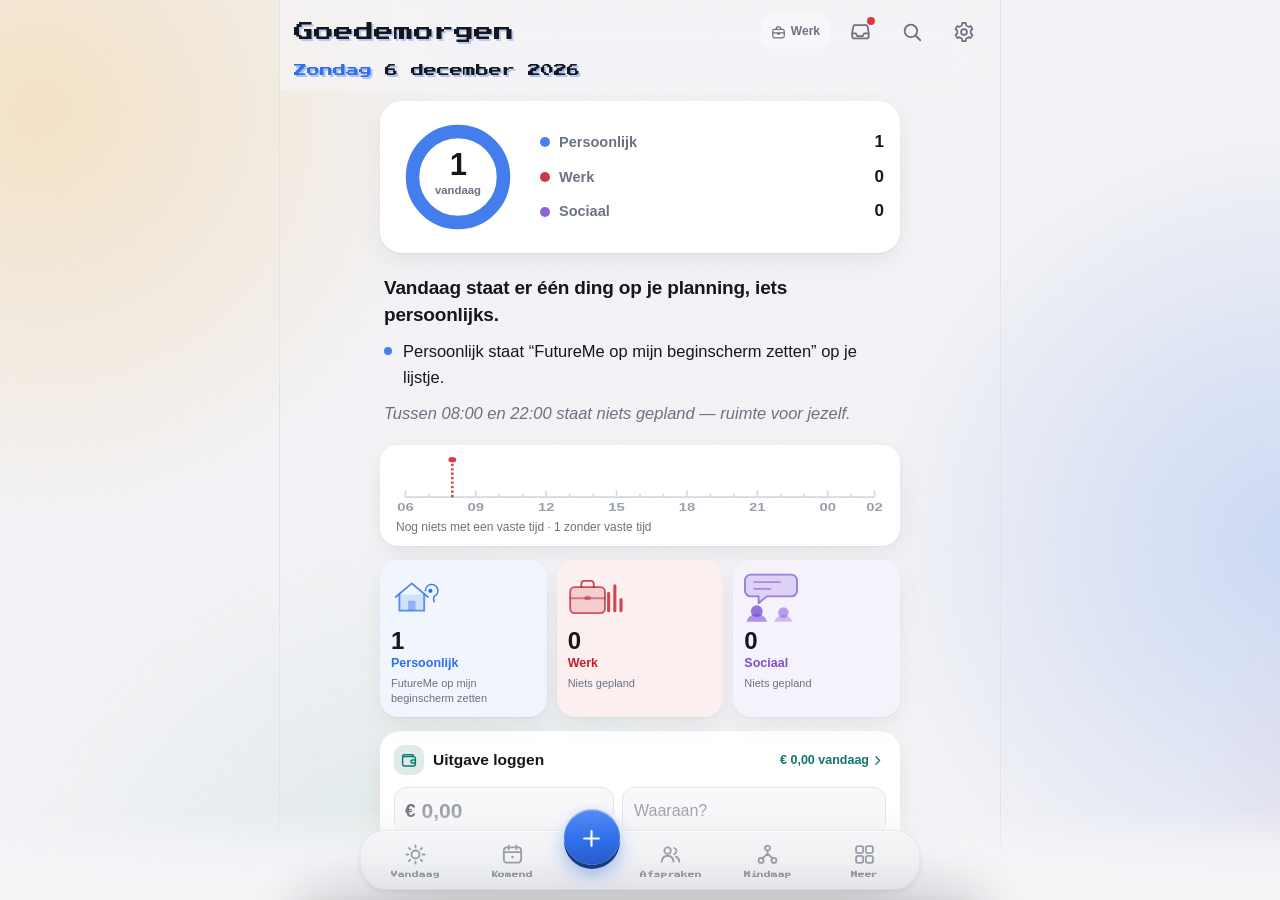
==== index.html @ 1e60d832 "Spatial v4: specificatie, expertpanel, Opus 5.5-prompt en herschreven ruimtelijke laag - docs/spatia" ====
<!doctype html>
<html lang="nl">
<head>
<meta charset="utf-8">
<meta name="viewport" content="width=device-width, initial-scale=1, viewport-fit=cover, maximum-scale=1, user-scalable=no">
<meta name="apple-mobile-web-app-capable" content="yes">
<meta name="mobile-web-app-capable" content="yes">
<meta name="apple-mobile-web-app-status-bar-style" content="default">
<meta name="apple-mobile-web-app-title" content="FutureMe">
<meta name="application-name" content="FutureMe">
<meta name="color-scheme" content="light dark">
<meta name="theme-color" content="#f4f4f7" media="(prefers-color-scheme: light)">
<meta name="theme-color" content="#101216" media="(prefers-color-scheme: dark)">
<meta name="format-detection" content="telephone=no">
<title>FutureMe</title>
<style>
/* ============================================================
   FutureMe — persoonlijke taken- en logboek-app
   Alles in één bestand. Geen externe bronnen.
   ============================================================ */

:root{
  --bg:#f4f4f7;
  --bg2:#ececf1;
  --card:#ffffff;
  --card2:#f8f8fa;
  --text:#15171c;
  --muted:#6b7280;
  --faint:#9aa0ab;
  --line:#e3e4e9;
  --line2:#d6d8df;
  --accent:#2f6fed;
  --accent-text:#ffffff;
  --accent-soft:#e7f0ff;
  --green:#12875a;
  --green-soft:#e2f5ec;
  --amber:#b7791f;
  --amber-soft:#fdf3e0;
  --red:#d63c42;
  --red-soft:#fdeaea;
  --purple:#7a4fd6;
  --purple-soft:#f0eaff;
  --shadow:0 1px 2px rgba(16,18,22,.06), 0 8px 24px rgba(16,18,22,.06);
  --shadow-lg:0 -2px 8px rgba(16,18,22,.06), 0 -16px 48px rgba(16,18,22,.14);
  --radius:16px;
  --radius-sm:11px;
  --tap:44px;
  --t:1;          /* tekstschaal, instelbaar */
  --d:1;          /* dichtheid van lijsten */
  --safe-t:env(safe-area-inset-top, 0px);
  --safe-b:env(safe-area-inset-bottom, 0px);
  --safe-l:env(safe-area-inset-left, 0px);
  --safe-r:env(safe-area-inset-right, 0px);
  --navh:calc(58px + var(--safe-b));
}
@media (prefers-color-scheme: dark){
  html:not([data-thema="licht"]){
    --bg:#101216;
    --bg2:#0a0b0e;
    --card:#191c22;
    --card2:#21252c;
    --text:#e8eaee;
    --muted:#98a0ac;
    --faint:#6e7683;
    --line:#272b33;
    --line2:#333843;
    --accent:#5e8dff;
    --accent-text:#0a0d14;
    --accent-soft:#1a2440;
    --green:#4ad18f;
    --green-soft:#12291f;
    --amber:#e8b45c;
    --amber-soft:#2a2214;
    --red:#ff6b70;
    --red-soft:#2e1618;
    --purple:#b08cff;
    --purple-soft:#211a33;
    --shadow:0 1px 2px rgba(0,0,0,.4), 0 8px 24px rgba(0,0,0,.35);
    --shadow-lg:0 -2px 8px rgba(0,0,0,.35), 0 -16px 48px rgba(0,0,0,.5);
  }
}
html[data-thema="donker"]{
    --bg:#101216;
    --bg2:#0a0b0e;
    --card:#191c22;
    --card2:#21252c;
    --text:#e8eaee;
    --muted:#98a0ac;
    --faint:#6e7683;
    --line:#272b33;
    --line2:#333843;
    --accent:#5e8dff;
    --accent-text:#0a0d14;
    --accent-soft:#1a2440;
    --green:#4ad18f;
    --green-soft:#12291f;
    --amber:#e8b45c;
    --amber-soft:#2a2214;
    --red:#ff6b70;
    --red-soft:#2e1618;
    --purple:#b08cff;
    --purple-soft:#211a33;
    --shadow:0 1px 2px rgba(0,0,0,.4), 0 8px 24px rgba(0,0,0,.35);
    --shadow-lg:0 -2px 8px rgba(0,0,0,.35), 0 -16px 48px rgba(0,0,0,.5);
}

html[data-thema="licht"]{color-scheme:light}
html[data-thema="donker"]{color-scheme:dark}

*,*::before,*::after{box-sizing:border-box}
html,body{margin:0;padding:0;height:100%}
html{-webkit-text-size-adjust:100%;text-size-adjust:100%}
body{
  overflow-anchor:none;
  font-family:-apple-system,BlinkMacSystemFont,"SF Pro Text","Segoe UI",Roboto,"Helvetica Neue",Arial,sans-serif;
  font-size:calc(16px * var(--t));line-height:1.45;
  background:var(--bg);color:var(--text);
  overscroll-behavior-y:none;
  -webkit-font-smoothing:antialiased;
  touch-action:manipulation;
}
button,input,textarea,select{font:inherit;color:inherit;font-size:calc(16px * var(--t))}
button{background:none;border:0;padding:0;cursor:pointer;color:inherit;-webkit-tap-highlight-color:transparent;touch-action:manipulation}
input,textarea,select{-webkit-appearance:none;appearance:none}
textarea{font-family:inherit}
::placeholder{color:var(--faint)}
a{color:var(--accent)}
/* Vangnet: elk icoon heeft altijd een maat, ook zonder eigen regel. */
svg{width:20px;height:20px;flex:0 0 auto}

/* ---------- App-raamwerk ---------- */
#app{
  display:flex;flex-direction:column;
  height:100vh;height:100dvh;
  padding-left:var(--safe-l);padding-right:var(--safe-r);
}
header#top{
  flex:0 0 auto;
  padding:calc(var(--safe-t) + 10px) 14px 8px;
  background:color-mix(in srgb, var(--bg) 88%, transparent);
  backdrop-filter:saturate(180%) blur(16px);
  -webkit-backdrop-filter:saturate(180%) blur(16px);
  border-bottom:1px solid transparent;
  transition:border-color .2s;
  z-index:30;
}
header#top.scrolled{border-bottom-color:var(--line)}
.top-row{display:flex;align-items:center;gap:8px;min-height:36px}
h1#titel{font-size:calc(26px * var(--t));line-height:1.15;font-weight:800;letter-spacing:-.02em;margin:0;flex:1;min-width:0;
  overflow:hidden;text-overflow:ellipsis;white-space:nowrap}
.sub{font-size:calc(13px * var(--t));color:var(--muted);margin-top:2px}
.icon-btn{
  min-width:var(--tap);min-height:var(--tap);
  display:inline-flex;align-items:center;justify-content:center;
  border-radius:12px;color:var(--muted);flex:0 0 auto;
}
.icon-btn:active{background:var(--card2)}
.icon-btn svg{width:22px;height:22px;display:block}
.icon-btn{position:relative}
.icon-btn .tab-dot{position:absolute;top:7px;right:7px;transform:none}

main#scherm{
  flex:1 1 auto;overflow-y:auto;overflow-x:hidden;
  -webkit-overflow-scrolling:touch;
  overflow-anchor:none;   /* anders verspringt de tijdlijn bij hertekenen */
  padding:4px 14px calc(var(--navh) + 24px);
}

nav#tabs{
  position:fixed;left:0;right:0;bottom:0;z-index:40;
  display:flex;
  padding:0 max(6px,var(--safe-l)) var(--safe-b) max(6px,var(--safe-r));
  background:color-mix(in srgb, var(--bg) 86%, transparent);
  backdrop-filter:saturate(180%) blur(18px);
  -webkit-backdrop-filter:saturate(180%) blur(18px);
  border-top:1px solid var(--line);
}
nav#tabs button{
  flex:1 1 0;min-height:58px;min-width:0;
  display:flex;flex-direction:column;align-items:center;justify-content:center;gap:2px;
  color:var(--faint);font-size:calc(9.8px * var(--t));font-weight:600;letter-spacing:-.01em;
  padding:6px 1px 4px;border-radius:12px;overflow:hidden;
}
nav#tabs button span{max-width:100%;overflow:hidden;text-overflow:ellipsis;white-space:nowrap}
nav#tabs button svg{width:23px;height:23px}
nav#tabs button[aria-current="true"]{color:var(--accent)}
nav#tabs button:active{opacity:.6}
.tab-dot{position:absolute;transform:translate(13px,-11px);width:8px;height:8px;border-radius:50%;background:var(--red)}

/* ---------- De "+" middenin de onderbalk, verhoogd boven de rest ---------- */
nav#tabs button.tab-plus{
  flex:0 0 auto;width:56px;min-height:56px;align-self:flex-start;
  margin:-22px 3px 0;border-radius:50%;
  background:linear-gradient(177deg, color-mix(in srgb,var(--accent) 80%,#fff) 0%, var(--accent) 55%, color-mix(in srgb,var(--accent) 84%,#000) 100%);
  box-shadow:0 4px 0 0 color-mix(in srgb,var(--accent) 55%,#000),
    0 8px 16px -3px color-mix(in srgb,var(--accent) 55%,transparent),
    inset 0 1.5px 0 0 rgba(255,255,255,.4), 0 0 0 4px var(--bg);
  color:#fff !important;
}
nav#tabs button.tab-plus svg{width:25px;height:25px}
nav#tabs button.tab-plus:active{transform:translateY(3px);box-shadow:0 1px 0 0 color-mix(in srgb,var(--accent) 55%,#000),0 3px 8px -2px color-mix(in srgb,var(--accent) 45%,transparent),0 0 0 4px var(--bg)}

/* ---------- Kaarten & lijsten ---------- */
.card{background:var(--card);border-radius:var(--radius);box-shadow:var(--shadow);margin:12px 0;overflow:hidden}
.card-pad{padding:14px}
.sectie{margin:22px 0 8px;display:flex;align-items:baseline;gap:8px}
.sectie h2{font-size:calc(14px * var(--t));font-weight:700;letter-spacing:.02em;text-transform:uppercase;color:var(--muted);margin:0}
.sectie .telling{font-size:calc(13px * var(--t));color:var(--faint);font-weight:600}
.sectie .actie{margin-left:auto;font-size:calc(14px * var(--t));color:var(--accent);font-weight:600;min-height:32px;display:flex;align-items:center}

.leeg{text-align:center;padding:34px 18px;color:var(--muted)}
.leeg .em{font-size:calc(34px * var(--t));display:block;margin-bottom:8px;opacity:.7}
.leeg p{margin:4px 0;font-size:calc(14px * var(--t))}

/* ---------- Taakregel ---------- */
.taak{
  display:flex;gap:11px;padding:11px 13px;align-items:flex-start;
  background:var(--card);border-bottom:1px solid var(--line);
  position:relative;min-height:var(--tap);
  touch-action:pan-y;
}
.taak:last-child{border-bottom:0}
.taak.slepen{opacity:.92;box-shadow:var(--shadow);border-radius:12px;background:var(--card2);z-index:5;position:relative}
.taak.plek{opacity:.25}
.vink{
  flex:0 0 auto;width:44px;height:44px;margin:-9px -5px -9px -10px;border-radius:50%;
  display:flex;align-items:center;justify-content:center;position:relative;
}
.vink::before{
  content:"";position:absolute;width:26px;height:26px;border-radius:50%;
  border:2px solid var(--line2);box-sizing:border-box;transition:background .16s,border-color .16s;
}
.vink svg{width:15px;height:15px;opacity:0;transform:scale(.5);transition:all .16s;position:relative;z-index:1}
.taak.af .vink::before,.vink.gedaan::before{background:var(--green);border-color:var(--green)}
.taak.af .vink svg,.vink.gedaan svg{opacity:1;transform:scale(1);color:var(--card)}
.vink.p1::before{border-color:var(--red);background:var(--red-soft)}
.vink.p2::before{border-color:var(--amber);background:var(--amber-soft)}
.vink.p3::before{border-color:var(--accent);background:var(--accent-soft)}
.taak-mid{flex:1 1 auto;min-width:0}
.taak-titel{font-size:calc(15.5px * var(--t));line-height:1.35;word-break:break-word}
.taak.af .taak-titel{text-decoration:line-through;color:var(--faint)}
.taak-meta{display:flex;flex-wrap:wrap;gap:5px 9px;margin-top:4px;font-size:calc(12.5px * var(--t));color:var(--muted);align-items:center}
.taak-meta .laat{color:var(--red);font-weight:700}
.taak-meta .vandaag{color:var(--green);font-weight:700}
.taak-notitie{font-size:calc(13px * var(--t));color:var(--muted);margin-top:3px;white-space:pre-wrap;
  display:-webkit-box;-webkit-line-clamp:2;-webkit-box-orient:vertical;overflow:hidden}
.greep{flex:0 0 auto;width:30px;min-height:34px;display:flex;align-items:center;justify-content:center;color:var(--line2);touch-action:none;margin:-4px -6px -4px 0}
.greep svg{width:18px;height:18px}
.subvoortgang{font-size:calc(12px * var(--t));color:var(--muted)}

/* ---------- Chips ---------- */
.chip{
  display:inline-flex;align-items:center;gap:4px;
  padding:2px 8px;border-radius:999px;font-size:calc(12px * var(--t));font-weight:600;
  background:var(--card2);color:var(--muted);white-space:nowrap;max-width:100%;
  overflow:hidden;text-overflow:ellipsis;
}
.chip.groot{padding:6px 12px;font-size:calc(13.5px * var(--t));min-height:34px}
.chip.blauw{background:var(--accent-soft);color:var(--accent)}
.chip.groen{background:var(--green-soft);color:var(--green)}
.chip.rood{background:var(--red-soft);color:var(--red)}
.chip.oranje{background:var(--amber-soft);color:var(--amber)}
.chip.paars{background:var(--purple-soft);color:var(--purple)}
.chip svg{width:13px;height:13px;flex:0 0 auto}
.chiprij{display:flex;flex-wrap:wrap;gap:6px}
.chiprij.scroll{flex-wrap:nowrap;overflow-x:auto;-webkit-overflow-scrolling:touch;padding-bottom:4px;margin:0 -14px;padding-left:14px;padding-right:14px;scrollbar-width:none}
.chiprij.scroll::-webkit-scrollbar{display:none}

/* ---------- Knoppen ---------- */
.knop{
  display:inline-flex;align-items:center;justify-content:center;gap:7px;
  min-height:var(--tap);padding:0 18px;border-radius:13px;
  background:var(--card2);color:var(--text);font-weight:650;font-size:calc(15px * var(--t));
  border:1px solid transparent;
}
.knop:active{transform:scale(.975)}
.knop.primair{background:var(--accent);color:var(--accent-text)}
.knop.rand{background:transparent;border-color:var(--line2);color:var(--text)}
.knop.gevaar{background:var(--red-soft);color:var(--red)}
.knop.breed{width:100%}
.knop.klein{min-height:36px;padding:0 13px;font-size:calc(14px * var(--t));border-radius:10px}
.knop svg{width:18px;height:18px}
.knop[disabled]{opacity:.4}
.knoprij{display:flex;gap:9px;flex-wrap:wrap}
.knoprij>.knop{flex:1 1 auto}

/* ---------- Snel vastleggen ---------- */
.vastleg{position:relative;margin:10px 0 2px}
.vastleg-box{
  display:flex;align-items:center;gap:8px;background:var(--card);
  border:1.5px solid var(--line);border-radius:14px;padding:6px 6px 6px 12px;
  box-shadow:var(--shadow);transition:border-color .15s;
}
.vastleg-box:focus-within{border-color:var(--accent)}
.vastleg-box input{
  flex:1 1 auto;min-width:0;border:0;background:none;outline:none;
  font-size:calc(16px * var(--t));min-height:38px;padding:0;
}
.vastleg-box .mini{min-width:38px;min-height:38px;display:flex;align-items:center;justify-content:center;border-radius:10px;color:var(--muted)}
.vastleg-box .mini svg{width:20px;height:20px}
.vastleg-box .mini.aan{color:var(--red)}
.vastleg-box .verstuur{background:var(--accent);color:var(--accent-text);width:40px;height:40px;flex:0 0 auto;border-radius:11px;display:flex;align-items:center;justify-content:center}
.vastleg-box .verstuur svg{width:21px;height:21px}
.vastleg-box .verstuur[disabled]{background:var(--line);color:var(--faint)}
.parser-uit{display:flex;flex-wrap:wrap;gap:6px;padding:9px 4px 2px;font-size:calc(12px * var(--t));min-height:8px}
.parser-uit .hint{color:var(--faint);font-size:calc(12.5px * var(--t))}

/* ---------- Banner ---------- */
.banner{
  display:flex;gap:11px;align-items:flex-start;padding:13px 14px;border-radius:14px;
  background:var(--amber-soft);color:var(--amber);margin:12px 0;font-size:calc(14px * var(--t));line-height:1.4;
}
.banner.blauw{background:var(--accent-soft);color:var(--accent)}
.banner.rood{background:var(--red-soft);color:var(--red)}
.banner b{display:block;margin-bottom:2px}
.banner svg{width:20px;height:20px;flex:0 0 auto;margin-top:1px}
.banner .sluit{margin-left:auto;min-width:32px;min-height:32px;display:flex;align-items:center;justify-content:center;opacity:.7}
.incasso-mini{margin:12px 0;border-radius:15px;overflow:hidden;background:var(--card);box-shadow:var(--shadow)}
.incasso-mini summary{list-style:none;cursor:pointer;display:flex;align-items:center;gap:11px;padding:13px 14px;min-height:var(--tap)}
.incasso-mini summary::-webkit-details-marker{display:none}
.incasso-mini .titel{display:block;font-weight:700;font-size:calc(14.5px * var(--t))}
.incasso-mini .chev{width:16px;height:16px;color:var(--line2);flex:0 0 auto;transition:transform .2s}
.incasso-mini[open] summary{border-bottom:1px solid var(--line)}
.incasso-mini[open] .chev{transform:rotate(90deg)}
.incasso-mini .inhoud .actie{display:flex;justify-content:center;width:100%;padding:11px;font-weight:700;
  color:var(--accent);font-size:calc(13.5px * var(--t));border-top:1px solid var(--line);min-height:var(--tap)}

/* ---------- Formulier ---------- */
.veld{margin:14px 0}
.veld label,.labeltekst{display:block;font-size:calc(12.5px * var(--t));font-weight:700;color:var(--muted);text-transform:uppercase;letter-spacing:.03em;margin-bottom:6px}
.invoer{
  width:100%;min-height:var(--tap);padding:11px 13px;border-radius:12px;
  background:var(--card2);border:1.5px solid transparent;outline:none;font-size:calc(16px * var(--t));
}
.invoer:focus{border-color:var(--accent);background:var(--card)}
textarea.invoer{min-height:88px;resize:vertical;line-height:1.5}
select.invoer{background-image:linear-gradient(45deg,transparent 50%,var(--muted) 50%),linear-gradient(135deg,var(--muted) 50%,transparent 50%);
  background-position:calc(100% - 18px) 50%,calc(100% - 13px) 50%;background-size:5px 5px,5px 5px;background-repeat:no-repeat;padding-right:38px}
.rij2{display:grid;grid-template-columns:1fr 1fr;gap:10px}
.rij3{display:grid;grid-template-columns:repeat(3,1fr);gap:8px}
.keuzerij{display:flex;gap:7px;flex-wrap:wrap}
.keuze{
  min-height:40px;padding:0 14px;border-radius:11px;background:var(--card2);
  font-size:calc(14px * var(--t));font-weight:600;color:var(--muted);display:inline-flex;align-items:center;gap:5px;
  border:1.5px solid transparent;
}
.keuze[aria-pressed="true"]{background:var(--accent-soft);color:var(--accent);border-color:var(--accent)}
.keuze.dag{min-width:42px;justify-content:center;padding:0}
.schakel{display:flex;align-items:center;justify-content:space-between;gap:12px;min-height:var(--tap);padding:8px 0}
.schakel .tekst{flex:1;min-width:0}
.schakel .tekst small{display:block;color:var(--muted);font-size:calc(12.5px * var(--t));font-weight:400;text-transform:none;letter-spacing:0;margin-top:1px}
.toggle{flex:0 0 auto;width:52px;height:31px;border-radius:999px;background:var(--line2);position:relative;transition:background .2s}
.toggle::after{content:"";position:absolute;top:2px;left:2px;width:27px;height:27px;border-radius:50%;background:#fff;box-shadow:0 1px 3px rgba(0,0,0,.3);transition:transform .2s}
.toggle[aria-pressed="true"]{background:var(--green)}
.toggle[aria-pressed="true"]::after{transform:translateX(21px)}

/* ---------- Bladen (sheets) ---------- */
.overlay{
  position:fixed;inset:0;z-index:60;background:rgba(8,10,14,.45);
  opacity:0;pointer-events:none;transition:opacity .22s;
  backdrop-filter:blur(2px);-webkit-backdrop-filter:blur(2px);
}
.overlay.open{opacity:1;pointer-events:auto}
.blad{
  position:fixed;left:0;right:0;bottom:0;z-index:61;
  background:var(--bg);border-radius:20px 20px 0 0;box-shadow:var(--shadow-lg);
  transform:translateY(100%);transition:transform .26s cubic-bezier(.32,.72,0,1);
  max-height:94dvh;display:flex;flex-direction:column;
  padding-left:var(--safe-l);padding-right:var(--safe-r);
}
.blad.open{transform:translateY(0)}
.blad-kop{
  flex:0 0 auto;display:flex;align-items:center;gap:10px;padding:8px 14px 10px;
  border-bottom:1px solid var(--line);
}
.blad-kop h3{flex:1;margin:0;font-size:calc(17px * var(--t));font-weight:700;letter-spacing:-.01em;
  overflow:hidden;text-overflow:ellipsis;white-space:nowrap}
.blad-greep{width:38px;height:5px;border-radius:3px;background:var(--line2);margin:8px auto 0}
.blad-inhoud{flex:1 1 auto;overflow-y:auto;-webkit-overflow-scrolling:touch;padding:4px 14px calc(18px + var(--safe-b))}
.blad-voet{flex:0 0 auto;padding:10px 14px calc(10px + var(--safe-b));border-top:1px solid var(--line);background:var(--card)}

/* ---------- Toast ---------- */
#toast{
  position:fixed;left:50%;bottom:calc(var(--navh) + 14px);transform:translate(-50%,16px);
  z-index:90;background:var(--text);color:var(--bg);
  padding:11px 16px;border-radius:13px;font-size:calc(14px * var(--t));font-weight:600;
  box-shadow:var(--shadow);opacity:0;pointer-events:none;transition:all .22s;
  width:max-content;max-width:calc(100vw - 32px);display:flex;align-items:center;gap:12px;
}
#toast>span{min-width:0}
#toast.zicht{opacity:1;transform:translate(-50%,0);pointer-events:auto}
#toast button{color:var(--accent);font-weight:700;min-height:34px;padding:0 4px}

/* ---------- Kalender ---------- */
.kal-kop{display:grid;grid-template-columns:repeat(7,1fr);gap:3px;margin-bottom:5px}
.kal-kop span{text-align:center;font-size:calc(11px * var(--t));font-weight:700;color:var(--faint);text-transform:uppercase}
.kal{display:grid;grid-template-columns:repeat(7,1fr);gap:3px}
.kal-dag{
  aspect-ratio:1/1.08;border-radius:10px;background:var(--card);
  display:flex;flex-direction:column;align-items:center;justify-content:flex-start;
  padding-top:5px;font-size:calc(14px * var(--t));font-weight:600;min-height:var(--tap);position:relative;
}
.kal-dag.buiten{opacity:.32}
.kal-dag.vandaag{outline:2px solid var(--accent);outline-offset:-2px;color:var(--accent)}
.kal-dag[aria-pressed="true"]{background:var(--accent);color:var(--accent-text)}
.kal-punten{display:flex;gap:2px;margin-top:3px;flex-wrap:wrap;justify-content:center;max-width:90%}
.kal-punt{width:5px;height:5px;border-radius:50%;background:var(--accent)}
.kal-punt.p1{background:var(--red)}
.kal-punt.afspraak{background:var(--purple)}
.kal-punt.incasso{background:var(--green)}
.kal-tgl{display:inline-flex;align-items:center;gap:5px;padding:5px 10px;border-radius:99px;border:1px solid var(--line);
  background:var(--card2);font-size:calc(11.5px * var(--t));font-weight:700;color:var(--muted);white-space:nowrap}
.kal-tgl .stip{width:8px;height:8px;border-radius:50%;background:var(--green);opacity:.35}
.kal-tgl[aria-pressed="true"]{color:var(--green);border-color:color-mix(in srgb,var(--green) 45%,var(--line))}
.kal-tgl[aria-pressed="true"] .stip{opacity:1}
.kal-dag[aria-pressed="true"] .kal-punt{background:var(--accent-text)}

/* ---------- Tijdlijn / logboek ---------- */
.tijdlijn{position:relative;padding-left:26px}
.tijdlijn::before{content:"";position:absolute;left:8px;top:8px;bottom:8px;width:2px;background:var(--line)}
.tl-item{position:relative;padding:9px 0}
.tl-item::before{
  content:"";position:absolute;left:-22px;top:15px;width:11px;height:11px;border-radius:50%;
  background:var(--accent);border:2.5px solid var(--bg);
}
.tl-item.taak-af::before{background:var(--green)}
.tl-item.afspraak::before{background:var(--purple)}
.tl-item.gewoonte::before{background:var(--amber)}
.tl-item.dagboek::before{background:var(--accent)}
.tl-tijd{font-size:calc(12px * var(--t));color:var(--faint);font-weight:600}
.tl-tekst{font-size:calc(15px * var(--t));margin-top:1px}
.dagkop{position:sticky;top:-4px;z-index:2;background:var(--bg);padding:12px 0 6px;font-size:calc(13px * var(--t));font-weight:800;color:var(--muted);text-transform:uppercase;letter-spacing:.04em}

/* ---------- Voortgang ---------- */
.balk{height:7px;border-radius:4px;background:var(--line);overflow:hidden}
.balk>i{display:block;height:100%;background:var(--green);border-radius:4px;transition:width .3s}
.ring{--p:0;--rc:var(--green);width:44px;height:44px;border-radius:50%;flex:0 0 auto;
  background:conic-gradient(var(--rc) calc(var(--p)*1%), var(--line) 0);
  display:flex;align-items:center;justify-content:center;font-size:calc(11px * var(--t));font-weight:800}
.ring>span{width:34px;height:34px;border-radius:50%;background:var(--card);display:flex;align-items:center;justify-content:center}

/* ---------- Statistiek ---------- */
.stats{display:grid;grid-template-columns:repeat(2,1fr);gap:10px}
.stat{background:var(--card);border-radius:14px;padding:13px;box-shadow:var(--shadow)}
.stat .getal{font-size:calc(27px * var(--t));font-weight:800;letter-spacing:-.02em;line-height:1.1}
.stat .lab{font-size:calc(12.5px * var(--t));color:var(--muted);margin-top:2px}
.grafiek{display:flex;align-items:flex-end;gap:6px;height:110px;padding-top:8px}
.grafiek .kolom{flex:1;display:flex;flex-direction:column;align-items:center;gap:5px;height:100%;justify-content:flex-end}
.grafiek .staaf{width:100%;max-width:34px;background:var(--accent);border-radius:6px 6px 3px 3px;min-height:3px;transition:height .3s}
.grafiek .dag{font-size:calc(10.5px * var(--t));color:var(--faint);font-weight:700}
.grafiek .waarde{font-size:calc(10.5px * var(--t));color:var(--muted);font-weight:700}

/* ---------- Gewoontes ---------- */
.gew{display:flex;align-items:center;gap:11px;padding:11px 13px;border-bottom:1px solid var(--line)}
.gew:last-child{border-bottom:0}
.gew-week{display:flex;gap:4px;margin-left:auto}
.gew-bol{width:26px;height:26px;border-radius:9px;background:var(--card2);display:flex;align-items:center;justify-content:center;font-size:calc(10px * var(--t));font-weight:700;color:var(--faint)}
.gew-bol.af{background:var(--green);color:var(--card)}
.gew-bol.vandaag{outline:2px solid var(--accent);outline-offset:-2px}
.gew-bol.nvt{opacity:.3}
.streak{font-size:calc(12.5px * var(--t));font-weight:700;color:var(--amber)}

/* ---------- Timer ---------- */
.timer-groot{font-size:calc(58px * var(--t));font-weight:200;letter-spacing:-.03em;text-align:center;font-variant-numeric:tabular-nums;margin:10px 0}
#timerbalk{
  position:fixed;left:8px;right:8px;bottom:calc(var(--navh) + 8px);z-index:45;
  background:var(--text);color:var(--bg);border-radius:14px;padding:9px 12px;
  display:none;align-items:center;gap:10px;box-shadow:var(--shadow);font-size:calc(14px * var(--t));
}
#timerbalk.zicht{display:flex}
#timerbalk .tijd{font-variant-numeric:tabular-nums;font-weight:800;font-size:calc(16px * var(--t))}
#timerbalk .nm{flex:1;min-width:0;overflow:hidden;text-overflow:ellipsis;white-space:nowrap;font-weight:600}
#timerbalk button{color:var(--bg);min-width:36px;min-height:36px;display:flex;align-items:center;justify-content:center;border-radius:9px;background:rgba(255,255,255,.14)}
#timerbalk button svg{width:17px;height:17px}

/* ---------- Diversen ---------- */
.menu-grid{display:grid;grid-template-columns:1fr 1fr;gap:10px;margin-top:6px}
.menu-kaart{
  background:var(--card);border-radius:15px;padding:14px;box-shadow:var(--shadow);
  display:flex;flex-direction:column;gap:7px;min-height:88px;text-align:left;
}
.menu-kaart svg{width:23px;height:23px;color:var(--accent)}
.menu-kaart .nm{font-weight:700;font-size:calc(15px * var(--t))}
.menu-kaart .ds{font-size:calc(12px * var(--t));color:var(--muted);line-height:1.35}
.rijknop{
  display:flex;align-items:center;gap:12px;width:100%;padding:13px 14px;
  border-bottom:1px solid var(--line);min-height:var(--tap);text-align:left;background:var(--card);
}
.rijknop:last-child{border-bottom:0}
.rijknop .nm{flex:1;min-width:0;font-size:calc(15px * var(--t));overflow:hidden;text-overflow:ellipsis}
.rijknop .rechts{color:var(--faint);font-size:calc(13.5px * var(--t));display:flex;align-items:center;gap:6px}
.rijknop svg.pijl{width:16px;height:16px;color:var(--line2)}
.kleurbol{width:12px;height:12px;border-radius:50%;flex:0 0 auto}
.hr{height:1px;background:var(--line);margin:16px 0;border:0}
.klein{font-size:calc(13px * var(--t));color:var(--muted);line-height:1.5}
.klein p{margin:7px 0}
.klein code{background:var(--card2);padding:1px 5px;border-radius:5px;font-size:calc(12px * var(--t));font-family:ui-monospace,SFMono-Regular,Menlo,monospace}
.nowrap{white-space:nowrap}
.mono{font-variant-numeric:tabular-nums}
.verborgen{display:none !important}
.zoekbalk{display:flex;align-items:center;gap:8px;background:var(--card2);border-radius:12px;padding:0 12px;min-height:var(--tap);margin:8px 0}
.zoekbalk input{flex:1;border:0;background:none;outline:none;min-height:var(--tap)}
.zoekbalk svg{width:18px;height:18px;color:var(--faint);flex:0 0 auto}
.bijlagen{display:flex;gap:8px;flex-wrap:wrap;margin-top:8px}
.bijlage{position:relative;width:74px;height:74px;border-radius:11px;overflow:hidden;background:var(--card2);display:flex;align-items:center;justify-content:center}
.bijlage img{width:100%;height:100%;object-fit:cover}
.bijlage .x{position:absolute;top:2px;right:2px;width:24px;height:24px;border-radius:50%;background:rgba(0,0,0,.6);color:#fff;display:flex;align-items:center;justify-content:center;font-size:calc(14px * var(--t))}
.bijlage .bestandsnaam{font-size:calc(9.5px * var(--t));padding:4px;text-align:center;word-break:break-all;color:var(--muted);line-height:1.2}
.subtaak{display:flex;align-items:center;gap:7px;padding:3px 0;min-height:44px}
.subtaak .sub-haak{color:var(--faint);font-size:13px;margin-right:-3px;flex:0 0 auto}
.sub-knop{flex:0 0 auto;min-width:30px;min-height:34px;border-radius:8px;color:var(--muted);font-size:15px}
.sub-knop:disabled{opacity:.25}
.sub-knop:not(:disabled):active{background:var(--card2)}
.subtaak input[type="text"]{flex:1;min-width:0;border:0;background:none;outline:none;font-size:calc(15px * var(--t));min-height:36px}
.subtaak.af input[type="text"]{text-decoration:line-through;color:var(--faint)}
.mini-vink{width:44px;height:44px;margin-left:-10px;border-radius:50%;display:flex;align-items:center;justify-content:center;flex:0 0 auto;position:relative}
.mini-vink::before{content:"";position:absolute;width:24px;height:24px;border-radius:50%;border:2px solid var(--line2);box-sizing:border-box}
.mini-vink svg{width:13px;height:13px;opacity:0;position:relative;z-index:1}
.subtaak.af .mini-vink::before{background:var(--green);border-color:var(--green)}
.subtaak.af .mini-vink svg{opacity:1;color:var(--card)}

/* ---------- Instelbaar: tekstgrootte, dichtheid, contrast ---------- */
html[data-tekst="klein"]{--t:.92}
html[data-tekst="normaal"]{--t:1}
html[data-tekst="groot"]{--t:1.13}
html[data-tekst="extra"]{--t:1.28}
html[data-dicht="compact"]{--d:.78}
html[data-dicht="ruim"]{--d:1.28}
.taak{padding:calc(11px * var(--d)) 13px}
.rijknop{padding:calc(13px * var(--d)) 14px}
.gew{padding:calc(11px * var(--d)) 13px}
html[data-contrast="1"]{--line:#9aa0ab;--line2:#6b7280;--muted:#3d434d;--faint:#5c636e}
@media (prefers-color-scheme: dark){
  html[data-contrast="1"]{--line:#5a6270;--line2:#79818f;--muted:#c3c9d3;--faint:#a3aab5}
}
html[data-contrast="1"] .card{border:1px solid var(--line)}
html[data-contrast="1"] .chip{outline:1px solid color-mix(in srgb,currentColor 35%,transparent)}
:focus-visible{outline:2.5px solid var(--accent);outline-offset:2px;border-radius:8px}
html[data-rust="1"] .kal-punt,html[data-rust="1"] .leeg .em{opacity:.5}
html[data-rust="1"] .banner{background:var(--card2);color:var(--muted)}

/* ---------- Vegen (swipe) over een taakregel ---------- */
.swipe{position:relative;overflow:hidden;background:var(--card);border-bottom:1px solid var(--line)}
.swipe:last-child{border-bottom:0}
.swipe .taak{border-bottom:0;position:relative;z-index:1;transition:transform .18s cubic-bezier(.32,.72,0,1);will-change:transform}
.swipe.sleept .taak{transition:none}
.swipe-laag{position:absolute;inset:0;display:flex;align-items:center;justify-content:space-between;
  padding:0 20px;font-size:calc(13px * var(--t));font-weight:700;color:#fff}
.swipe-laag .links{background:transparent;display:flex;align-items:center;gap:7px}
.swipe-laag .rechts{display:flex;align-items:center;gap:7px}
.swipe-laag.groen{background:var(--green)}
.swipe-laag.oranje{background:var(--amber)}
.swipe-laag svg{width:19px;height:19px}

/* ---------- Meerdere selecteren ---------- */
.taak.gekozen{background:var(--accent-soft)}
#bulkbalk{position:fixed;left:8px;right:8px;bottom:calc(var(--navh) + 8px);z-index:46;
  background:var(--accent);color:var(--accent-text);border-radius:14px;padding:8px 10px;
  display:none;align-items:center;gap:8px;box-shadow:var(--shadow)}
#bulkbalk.zicht{display:flex}
#bulkbalk .nm{flex:1;font-weight:700;font-size:calc(14px * var(--t))}
#bulkbalk button{min-width:40px;min-height:40px;border-radius:10px;display:flex;align-items:center;
  justify-content:center;background:rgba(255,255,255,.18)}
#bulkbalk button svg{width:18px;height:18px}

/* ---------- Focusmodus ---------- */
.focuskaart{background:var(--card);border-radius:20px;padding:26px 20px;box-shadow:var(--shadow);text-align:center;margin:18px 0}
.focuskaart .wat{font-size:calc(22px * var(--t));font-weight:700;line-height:1.3;margin-bottom:10px}
.focuskaart .waarom{font-size:calc(14px * var(--t));color:var(--muted);white-space:pre-wrap}
.focus-teller{font-size:calc(13px * var(--t));color:var(--faint);font-weight:700;letter-spacing:.04em;text-transform:uppercase}

/* ---------- Jaarheatmap ---------- */
.heat{display:grid;grid-auto-flow:column;grid-template-rows:repeat(7,1fr);gap:2px;overflow-x:auto;padding-bottom:6px;scrollbar-width:none}
.heat::-webkit-scrollbar{display:none}
.heat i{width:11px;height:11px;border-radius:3px;background:var(--line);display:block}
.heat i[data-n="1"]{background:color-mix(in srgb,var(--green) 45%,var(--line))}
.heat i[data-n="2"]{background:var(--green)}
.heat i.nvt{opacity:.35}

/* ---------- Vergrendeling ---------- */
#slot{position:fixed;inset:0;z-index:200;background:var(--bg);display:none;
  flex-direction:column;align-items:center;justify-content:center;gap:18px;padding:30px}
#slot.zicht{display:flex}
.pincode{display:flex;gap:11px}
.pincode i{width:15px;height:15px;border-radius:50%;border:2px solid var(--line2);display:block}
.pincode i.vol{background:var(--accent);border-color:var(--accent)}
.cijfers{display:grid;grid-template-columns:repeat(3,76px);gap:12px;margin-top:6px}
.cijfers button{height:64px;border-radius:50%;background:var(--card);font-size:calc(24px * var(--t));font-weight:600;box-shadow:var(--shadow)}
.cijfers button.leeg{background:none;box-shadow:none}

/* ---------- Diversen uit de testrondes ---------- */
.uitklap{margin-top:7px;padding-left:2px;border-left:2px solid var(--line);padding-left:10px}
.uitklap .sub-regel{display:flex;align-items:center;gap:8px;min-height:36px;font-size:calc(14px * var(--t));color:var(--muted)}
.uitklap .sub-regel.af{text-decoration:line-through;opacity:.6}
.telbol{display:inline-flex;align-items:center;justify-content:center;min-width:22px;height:22px;padding:0 6px;
  border-radius:11px;background:var(--accent);color:var(--accent-text);font-size:calc(11px * var(--t));font-weight:800}
nav#tabs .tab-badge{position:absolute;transform:translate(14px,-12px)}
nav#tabs button{position:relative}
.segment{display:flex;background:var(--card2);border-radius:12px;padding:3px;gap:3px}
.segment button{flex:1;min-height:38px;border-radius:9px;font-size:calc(13.5px * var(--t));font-weight:650;color:var(--muted)}
.segment button[aria-pressed="true"]{background:var(--card);color:var(--text);box-shadow:var(--shadow)}
.stap{display:flex;gap:10px;align-items:flex-start;padding:9px 0}
.stap .nr{width:24px;height:24px;border-radius:50%;background:var(--accent-soft);color:var(--accent);
  font-size:calc(12px * var(--t));font-weight:800;display:flex;align-items:center;justify-content:center;flex:0 0 auto}

/* ---------- Startscherm met 3D-knoppen ---------- */
.startgrid{display:grid;grid-template-columns:1fr 1fr;gap:13px;margin:14px 0 4px}
.knop3d{
  --k:var(--accent);
  position:relative;overflow:hidden;
  display:flex;flex-direction:column;align-items:flex-start;justify-content:flex-end;
  gap:8px;min-height:134px;padding:13px;border-radius:19px;text-align:left;color:#fff;
  background:linear-gradient(177deg,
    color-mix(in srgb,var(--k) 78%,#ffffff) 0%,
    var(--k) 46%,
    color-mix(in srgb,var(--k) 84%,#000000) 100%);
  box-shadow:
    0 6px 0 0 color-mix(in srgb,var(--k) 55%,#000000),
    0 11px 20px -4px color-mix(in srgb,var(--k) 45%,transparent),
    inset 0 1.5px 0 0 rgba(255,255,255,.42),
    inset 0 -2px 6px rgba(0,0,0,.18);
  transform:translateY(0);
  transition:transform .09s cubic-bezier(.3,.7,.4,1), box-shadow .09s;
  -webkit-tap-highlight-color:transparent;
}
.knop3d:active{
  transform:translateY(5px);
  box-shadow:
    0 1px 0 0 color-mix(in srgb,var(--k) 55%,#000000),
    0 3px 7px -2px color-mix(in srgb,var(--k) 40%,transparent),
    inset 0 1.5px 0 0 rgba(255,255,255,.3),
    inset 0 -1px 4px rgba(0,0,0,.2);
}
/* Elke knop heeft een eigen illustratie, rechtsboven in het paneel. */
.knop3d .ill3d{
  position:absolute;top:4px;right:4px;width:88px;height:70px;
  color:#fff;opacity:.9;pointer-events:none;
  filter:drop-shadow(0 1px 2px rgba(0,0,0,.18));
}
.knop3d .tekst3d{position:relative;z-index:1;max-width:100%}
.knop3d .nm3d{font-size:calc(16px * var(--t));font-weight:750;letter-spacing:-.01em;line-height:1.2;
  text-shadow:0 1px 1px rgba(0,0,0,.22)}
.knop3d .ds3d{font-size:calc(11.5px * var(--t));line-height:1.3;opacity:.88;font-weight:500}
.knop3d .bal3d{
  position:absolute;top:12px;left:13px;z-index:1;
  background:rgba(255,255,255,.28);border-radius:11px;min-width:25px;height:23px;
  display:flex;align-items:center;justify-content:center;padding:0 8px;
  font-size:calc(11.5px * var(--t));font-weight:800;text-shadow:none;
  backdrop-filter:blur(3px);-webkit-backdrop-filter:blur(3px);
}
.knop3d.breed{grid-column:1 / -1;min-height:92px;flex-direction:row;align-items:center;gap:13px;padding:13px 16px}
.knop3d.breed .ill3d{top:50%;right:8px;transform:translateY(-50%);width:82px;height:66px}
.knop3d.breed .tekst3d{flex:1 1 auto;min-width:0;margin-right:86px}
.knop3d.breed .bal3d{top:50%;left:auto;right:96px;transform:translateY(-50%)}
html[data-rust="1"] .knop3d{
  background:var(--card);color:var(--text);
  box-shadow:0 3px 0 0 var(--line2),0 5px 12px rgba(0,0,0,.08),inset 0 1px 0 rgba(255,255,255,.4);
}
html[data-rust="1"] .knop3d .ill3d{color:var(--k);opacity:.26;filter:none}
html[data-rust="1"] .knop3d .nm3d{text-shadow:none}
html[data-rust="1"] .knop3d .bal3d{background:var(--card2);color:var(--muted)}
@media (prefers-reduced-motion:reduce){.knop3d:active{transform:none}}
.startstrip{
  display:flex;align-items:center;gap:10px;padding:12px 14px;border-radius:15px;
  background:var(--card);box-shadow:var(--shadow);margin-top:10px;width:100%;text-align:left;min-height:var(--tap);
}
.startstrip .nm{flex:1;font-size:calc(14.5px * var(--t))}

/* ==================== Tijdlijn op het Vandaag-scherm ==================== */
.tl2-balk{
  position:sticky;top:0;z-index:14;background:var(--bg);
  margin:0 -14px;padding:6px 14px 7px;
  box-shadow:0 6px 10px -8px rgba(0,0,0,.18);
}
.tl2-laatst{
  display:flex;align-items:center;gap:8px;width:100%;min-height:36px;
  font-size:calc(12.5px * var(--t));color:var(--muted);text-align:left;
}
.tl2-laatst .stip{width:8px;height:8px;border-radius:50%;background:var(--green);flex:0 0 auto}
.tl2-laatst .tx{flex:1;min-width:0;overflow:hidden;text-overflow:ellipsis;white-space:nowrap}
.tl2-chips{display:flex;gap:6px;overflow-x:auto;scrollbar-width:none;padding:3px 0 1px}
.tl2-chips::-webkit-scrollbar{display:none}
.tl2-chip{
  flex:0 0 auto;min-height:32px;padding:0 11px;border-radius:9px;background:var(--card2);
  font-size:calc(12.5px * var(--t));font-weight:650;color:var(--muted);
  display:inline-flex;align-items:center;gap:5px;border:1.5px solid transparent;
}
.tl2-chip .stip{width:8px;height:8px;border-radius:50%;background:currentColor;opacity:.75}
.tl2-chip[aria-pressed="true"]{background:var(--accent-soft);color:var(--accent);border-color:var(--accent)}
.tl2-chip[aria-pressed="false"] .stip{opacity:.3}

.tl2{position:relative;padding:4px 0 40px}
.tl2::before{
  content:"";position:absolute;left:50%;top:0;bottom:0;width:2px;margin-left:-1px;
  background:var(--line);border-radius:1px;
}
/* dikke lijn = nieuwe week */
.tl2-week{position:relative;z-index:3;display:flex;align-items:center;gap:9px;margin:18px 0 4px}
.tl2-week::before,.tl2-week::after{content:"";flex:1;height:3px;background:var(--line2);border-radius:2px}
.tl2-week b{
  font-size:calc(10.5px * var(--t));font-weight:800;letter-spacing:.07em;text-transform:uppercase;
  color:var(--muted);background:var(--bg);padding:0 4px;white-space:nowrap;
}
/* dunne lijn = nieuwe dag */
.tl2-dag{position:relative;min-height:58px;padding:0 0 4px}
.tl2-dag::before{
  content:"";position:absolute;left:50%;top:0;width:28px;height:1.5px;margin-left:-14px;
  background:var(--line);
}
.tl2-tickrij{position:relative;display:flex;justify-content:center;min-height:46px;align-items:center;z-index:2}
.tl2-tick{
  min-width:48px;min-height:44px;padding:0 6px;border-radius:13px;background:var(--bg);
  display:flex;flex-direction:column;align-items:center;justify-content:center;line-height:1.05;
}
.tl2-tick b{font-size:calc(15px * var(--t));font-weight:800;letter-spacing:-.02em}
.tl2-tick span{font-size:calc(9.5px * var(--t));color:var(--faint);text-transform:uppercase;letter-spacing:.06em;font-weight:700}
.tl2-dag.leeg .tl2-tick b{color:var(--faint);font-weight:600}
.tl2-dag.nu > .tl2-tickrij .tl2-tick{background:var(--accent);color:var(--accent-text);box-shadow:0 2px 10px -2px var(--accent)}
.tl2-dag.nu > .tl2-tickrij .tl2-tick span{color:var(--accent-text);opacity:.85}
.tl2-dag.nu{background:color-mix(in srgb, var(--accent) 7%, transparent);border-radius:16px}
.tl2-dag.later .tl2-tick b{opacity:.75}
.tl2-dag.maandstart::after{
  content:attr(data-maand);position:absolute;left:0;top:14px;
  font-size:calc(10px * var(--t));font-weight:800;text-transform:uppercase;letter-spacing:.08em;color:var(--faint);
}

.tl2-rij{position:relative;display:grid;grid-template-columns:1fr 54px 1fr;align-items:start;margin:3px 0;z-index:1}
.tl2-rij::before{content:"";position:absolute;top:20px;height:2px;width:17px;background:var(--dot);opacity:.5}
.tl2-rij.links::before{right:calc(50% + 6px)}
.tl2-rij.rechts::before{left:calc(50% + 6px)}
.tl2-rij::after{
  content:"";position:absolute;top:15px;left:50%;transform:translateX(-50%);
  width:11px;height:11px;border-radius:50%;background:var(--dot);border:2.5px solid var(--bg);z-index:2;
}
.tl2-rij.gepland::after{background:var(--bg);border-color:var(--dot)}
.tl2-kaart{
  background:var(--card);border-radius:13px;box-shadow:var(--shadow);padding:8px 11px;
  text-align:left;min-height:44px;width:100%;display:block;
  border-left:3px solid var(--dot);
}
.tl2-rij.links .tl2-kaart{grid-column:1;border-left:0;border-right:3px solid var(--dot)}
.tl2-rij.rechts .tl2-kaart{grid-column:3}
.tl2-kaart.gepland{background:transparent;border:1.5px dashed var(--dot);box-shadow:none}
.tl2-kaart .t{font-size:calc(10.5px * var(--t));color:var(--faint);font-weight:700;letter-spacing:.03em}
.tl2-kaart .s{font-size:calc(13.5px * var(--t));line-height:1.32;margin-top:1px;
  display:-webkit-box;-webkit-line-clamp:3;-webkit-box-orient:vertical;overflow:hidden}
.tl2-kaart:active{transform:scale(.98)}

/* ---------- Ingeklapte tijdlijn: horizontale strook met alleen bolletjes ---------- */
.tl-mini{
  display:block;width:100%;text-align:left;background:var(--card);border-radius:16px;
  box-shadow:var(--shadow);padding:14px 12px 11px;margin:12px 0 6px;border:none;
  transform-origin:top center;transition:opacity .25s ease,transform .25s ease;
}
.tl-mini.tl-mini-weg{opacity:0;transform:scaleY(.4) translateY(-8px);pointer-events:none}
.tlm-rail{display:flex;align-items:flex-end;gap:1px;height:56px;position:relative}
.tlm-rail::before{content:"";position:absolute;left:0;right:0;bottom:15px;height:2px;background:var(--line);border-radius:1px}
.tlm-dag{flex:1 1 0;display:flex;flex-direction:column;align-items:center;justify-content:flex-end;min-width:0;position:relative}
.tlm-stips{display:flex;flex-direction:column-reverse;align-items:center;gap:2px;margin-bottom:4px;min-height:6px}
.tlm-stip{width:5px;height:5px;border-radius:50%;background:var(--dot);flex:0 0 auto}
.tlm-meer{font-size:7px;color:var(--muted);font-weight:800}
.tlm-lijn{width:2px;height:13px;border-radius:1px;background:var(--line2)}
.tlm-dag.nu .tlm-lijn{background:var(--accent);width:3px;height:17px}
.tlm-dag.nu .tlm-stip{width:7px;height:7px;box-shadow:0 0 0 3px color-mix(in srgb,var(--accent) 22%,transparent)}
.tlm-hint{display:flex;align-items:center;justify-content:center;gap:5px;margin-top:11px;
  font-size:calc(11.5px * var(--t));color:var(--muted);font-weight:650}
.tl-mini:active .tlm-hint{color:var(--accent)}

/* ---------- Uitklap-animatie: van horizontaal naar de verticale tijdlijn ---------- */
@keyframes tlDagGroei{from{opacity:0;transform:scaleY(.6) translateY(-4px)}to{opacity:1;transform:none}}
@keyframes tlKaartPop{from{opacity:0;transform:translateY(7px) scale(.82)}to{opacity:1;transform:none}}
.tl2-onthuld > .tl2-week,.tl2-onthuld > .tl2-dag{animation:tlDagGroei .32s cubic-bezier(.22,1,.36,1) both}
.tl2-onthuld .tl2-rij{animation:tlKaartPop .34s cubic-bezier(.22,1,.36,1) both}
@media (prefers-reduced-motion: reduce){
  .tl2-onthuld > .tl2-week,.tl2-onthuld > .tl2-dag,.tl2-onthuld .tl2-rij{animation:none}
  .tl-mini{transition:none}
}

#naarvandaag{
  position:fixed;left:50%;transform:translateX(-50%) translateY(10px);bottom:calc(var(--navh) + 12px);z-index:44;
  background:var(--accent);color:var(--accent-text);border-radius:999px;padding:0 16px;min-height:40px;
  display:none;align-items:center;gap:7px;font-size:calc(13.5px * var(--t));font-weight:700;
  box-shadow:0 4px 14px -2px var(--accent);opacity:0;transition:opacity .2s,transform .2s;
}
#naarvandaag.zicht{display:flex;opacity:1;transform:translateX(-50%) translateY(0)}
#naarvandaag svg{width:15px;height:15px}

/* ==================== Dagpaneel op het Nieuw-scherm ==================== */
.dagpaneel{
  background:var(--card);border-radius:19px;box-shadow:var(--shadow);
  padding:14px;margin:10px 0 4px;overflow:hidden;
}
.dp-kop{display:flex;align-items:center;gap:12px}
.dp-datum{font-size:calc(17px * var(--t));font-weight:750;letter-spacing:-.01em;line-height:1.2}
.dp-sub{font-size:calc(12.5px * var(--t));color:var(--muted);margin-top:2px}
.dp-kop .ring{width:52px;height:52px;font-size:calc(12px * var(--t))}
.dp-kop .ring>span{width:41px;height:41px}
.dp-stats{display:grid;grid-template-columns:repeat(4,1fr);gap:7px;margin-top:13px}
.dp-stat{
  background:var(--card2);border-radius:12px;padding:8px 4px;text-align:center;min-height:56px;
  display:flex;flex-direction:column;align-items:center;justify-content:center;gap:1px;
}
.dp-stat b{font-size:calc(19px * var(--t));font-weight:800;line-height:1.1;letter-spacing:-.02em}
.dp-stat span{font-size:calc(10.5px * var(--t));color:var(--muted);font-weight:600}
.dp-stat.alarm{background:var(--red-soft)}
.dp-stat.alarm b{color:var(--red)}
.dp-volgende{
  display:flex;align-items:center;gap:10px;margin-top:11px;padding:10px 12px;border-radius:12px;
  background:var(--accent-soft);color:var(--accent);width:100%;text-align:left;min-height:var(--tap);
}
.dp-volgende .tijd{font-weight:800;font-variant-numeric:tabular-nums;font-size:calc(14px * var(--t))}
.dp-volgende .wat{flex:1;min-width:0;overflow:hidden;text-overflow:ellipsis;white-space:nowrap;
  font-size:calc(13.5px * var(--t));font-weight:600}
.dp-weekstrip{display:flex;gap:4px;align-items:flex-end;height:44px;margin-top:13px}
.dp-weekstrip button{
  flex:1;display:flex;flex-direction:column;align-items:center;justify-content:flex-end;gap:3px;height:100%;
  min-height:44px;border-radius:7px;
}
.dp-weekstrip .st{width:100%;max-width:26px;background:var(--accent);border-radius:4px;min-height:3px;opacity:.5}
.dp-weekstrip button.nu .st{opacity:1}
.dp-weekstrip button.toekomst .st{background:var(--line2);opacity:.6}
.dp-weekstrip .dg{font-size:calc(9.5px * var(--t));color:var(--faint);font-weight:700}
.dp-weekstrip button.nu .dg{color:var(--accent)}
.dp-knoppen{display:grid;grid-template-columns:repeat(3,1fr);gap:7px;margin-top:13px}
.dp-knop{
  background:var(--card2);border-radius:12px;min-height:46px;display:flex;align-items:center;
  justify-content:center;gap:6px;font-size:calc(13.5px * var(--t));font-weight:650;
}
.dp-knop svg{width:16px;height:16px;color:var(--accent)}
.dp-knop:active{background:var(--line)}

/* ==================== Week-, maand- en vooruitblikoverzicht ============ */
.ov-nav{display:flex;align-items:center;gap:8px;margin:10px 0 4px}
.ov-nav b{flex:1;text-align:center;font-size:calc(16px * var(--t));font-weight:750}
.ov-dag{
  display:flex;align-items:center;gap:11px;width:100%;padding:10px 13px;min-height:var(--tap);
  border-bottom:1px solid var(--line);text-align:left;
}
.ov-dag:last-child{border-bottom:0}
.ov-dag .kop{width:44px;flex:0 0 auto;text-align:center}
.ov-dag .kop b{display:block;font-size:calc(16px * var(--t));font-weight:800;line-height:1.05}
.ov-dag .kop span{font-size:calc(9.5px * var(--t));color:var(--faint);text-transform:uppercase;font-weight:700}
.ov-dag.nu .kop b{color:var(--accent)}
.ov-dag .mid{flex:1;min-width:0}
.ov-dag .balkjes{display:flex;gap:3px;margin-top:5px}
.ov-dag .bj{height:6px;border-radius:3px;min-width:4px}
.ov-dag .lbl{font-size:calc(12.5px * var(--t));color:var(--muted)}
.ov-dag.vrij .lbl{color:var(--faint);font-style:italic}
.ov-heat{display:grid;grid-template-columns:repeat(7,1fr);gap:4px}
.ov-heat .cel{
  aspect-ratio:1;border-radius:9px;background:var(--card2);position:relative;
  display:flex;align-items:flex-start;justify-content:flex-end;padding:3px 5px;
  font-size:calc(10.5px * var(--t));font-weight:700;color:var(--muted);min-height:38px;
}
.ov-heat .cel.buiten{opacity:.3}
.ov-heat .cel.nu{outline:2.5px solid var(--accent);outline-offset:-2px}
.ov-heat .cel .vul{position:absolute;left:4px;right:4px;bottom:4px;border-radius:5px;background:var(--accent);opacity:.75}
.ov-heat .cel.toekomst .vul{background:var(--line2)}
.ov-legenda{display:flex;align-items:center;gap:7px;justify-content:center;margin-top:9px;
  font-size:calc(11px * var(--t));color:var(--faint)}
.ov-legenda i{width:13px;height:13px;border-radius:4px;background:var(--accent);display:block}
.vb-staaf{display:flex;align-items:flex-end;gap:4px;height:96px;margin-top:6px}
.vb-staaf button{flex:1;display:flex;flex-direction:column;align-items:center;justify-content:flex-end;gap:4px;height:100%;min-height:44px}
.vb-staaf .st{width:100%;max-width:22px;border-radius:5px 5px 2px 2px;background:var(--accent);min-height:3px}
.vb-staaf .st.druk{background:var(--amber)}
.vb-staaf .st.vol{background:var(--red)}
.vb-staaf .dg{font-size:calc(9px * var(--t));color:var(--faint);font-weight:700}
.vb-staaf button.nu .dg{color:var(--accent)}

/* ==================== Dag uitvergroot: agenda per uur ==================== */
.ag-heledag{display:flex;gap:9px;align-items:flex-start;background:var(--card);border-radius:13px;
  padding:9px 11px;box-shadow:var(--shadow);margin:8px 0 12px}
.ag-heledag .lb{font-size:calc(10.5px * var(--t));font-weight:800;text-transform:uppercase;letter-spacing:.05em;
  color:var(--faint);flex:0 0 auto;padding-top:9px;width:44px}
.ag-heledag .rij{flex:1;display:flex;flex-wrap:wrap;gap:6px}
.ag-chip{
  display:flex;flex-direction:column;gap:1px;padding:6px 10px;border-radius:10px;min-height:var(--tap);
  justify-content:center;text-align:left;max-width:100%;
  background:color-mix(in srgb, var(--k) 15%, var(--card2));border-left:3px solid var(--k);
  font-size:calc(13px * var(--t));font-weight:600;
}
.ag-chip small{font-size:calc(10.5px * var(--t));color:var(--muted);font-weight:500}
.ag-chip.af{opacity:.6}
.ag-chip.af{text-decoration:line-through}
.ag-chip.af small{text-decoration:none}

.ag-wrap{position:relative;margin:2px 0 4px}
.ag-uur{display:grid;grid-template-columns:48px 1fr;height:var(--uh)}
.ag-uur .lb{font-size:calc(10.5px * var(--t));color:var(--faint);font-weight:700;text-align:right;
  padding-right:9px;transform:translateY(-6px);font-variant-numeric:tabular-nums}
.ag-uur .vak{border-top:1px solid var(--line);position:relative;border-radius:0}
.ag-uur .vak::after{content:"";position:absolute;left:0;right:0;top:50%;border-top:1px dashed var(--line);opacity:.45}
.ag-uur .vak:active{background:var(--accent-soft)}
.ag-lagen{position:absolute;left:48px;right:0;top:0;bottom:0;pointer-events:none}
.ag-item{
  position:absolute;pointer-events:auto;border-radius:10px;padding:4px 8px;overflow:hidden;text-align:left;
  background:color-mix(in srgb, var(--k) 17%, var(--card));border-left:3px solid var(--k);
  box-shadow:var(--shadow);display:flex;flex-direction:column;gap:1px;z-index:2;
}
.ag-item .tt{font-size:calc(10px * var(--t));color:var(--muted);font-weight:700;font-variant-numeric:tabular-nums;
  white-space:nowrap;overflow:hidden;text-overflow:ellipsis}
.ag-item .ss{font-size:calc(13px * var(--t));font-weight:600;line-height:1.2;
  display:-webkit-box;-webkit-line-clamp:2;-webkit-box-orient:vertical;overflow:hidden}
.ag-item.af .ss{text-decoration:line-through;opacity:.65}
.ag-item:active{transform:scale(.985)}
.ag-item.kort{flex-direction:row;align-items:center;gap:7px;padding:3px 8px}
.ag-item.kort .tt{flex:0 0 auto}
.ag-item.kort .ss{-webkit-line-clamp:1;font-size:calc(12.5px * var(--t))}
.ag-nu{position:absolute;left:40px;right:0;height:2px;background:var(--red);z-index:4;pointer-events:none}
.ag-nu::before{content:"";position:absolute;left:-5px;top:-4px;width:10px;height:10px;border-radius:50%;background:var(--red)}

/* ==================== Werk ==================== */
:root{--werk:#c0202f;--werk-zacht:#fdeaec}
@media (prefers-color-scheme: dark){
  html:not([data-thema="licht"]){--werk:#ff6b76;--werk-zacht:#2d1519}
}
html[data-thema="donker"]{--werk:#ff6b76;--werk-zacht:#2d1519}
.chip.werk{background:var(--werk-zacht);color:var(--werk)}
.werkpil{
  display:inline-flex;align-items:center;gap:5px;min-height:34px;padding:0 10px;border-radius:10px;
  background:var(--card2);color:var(--muted);font-size:calc(12px * var(--t));font-weight:700;flex:0 0 auto;
}
.werkpil svg{width:15px;height:15px}

/* ==================== Voeding & Sport (Gezondheid) ==================== */
:root{--gezond:#16a34a;--gezond-zacht:#e7f7ec}
@media (prefers-color-scheme: dark){
  html:not([data-thema="licht"]){--gezond:#4ade80;--gezond-zacht:#123322}
}
html[data-thema="donker"]{--gezond:#4ade80;--gezond-zacht:#123322}
.chip.gezond{background:var(--gezond-zacht);color:var(--gezond)}
.vs-ringen{display:flex;justify-content:space-around;gap:6px;margin:12px 0 8px}
.vs-ring-item{display:flex;flex-direction:column;align-items:center;gap:7px;flex:1 1 0;min-width:0}
.vs-ring-item .ring{width:64px;height:64px;font-size:calc(12.5px * var(--t))}
.vs-ring-item .ring>span{width:50px;height:50px;flex-direction:column;gap:0;line-height:1.15}
.vs-ring-item .ring>span small{font-size:calc(9.5px * var(--t));font-weight:650;color:var(--muted)}
.vs-ring-item .lab{font-size:calc(11.5px * var(--t));color:var(--muted);font-weight:650;text-align:center}
.vs-maaltijd{background:var(--card);border-radius:16px;box-shadow:var(--shadow);padding:12px 14px;margin:10px 0}
.vs-maaltijd .kop{display:flex;align-items:center;justify-content:space-between;gap:8px}
.vs-maaltijd .kop b{font-size:calc(14.5px * var(--t))}
.vs-maaltijd .kop span{font-size:calc(12.5px * var(--t));color:var(--muted);font-weight:650}
.vs-item{display:flex;align-items:center;gap:10px;padding:8px 0;border-top:1px solid var(--line)}
.vs-item:first-of-type{border-top:none}
.vs-item .nm{flex:1;min-width:0;font-size:calc(13.5px * var(--t))}
.vs-item .nm small{display:block;color:var(--muted);font-size:calc(11.5px * var(--t));font-weight:500}
.vs-item .kc{font-size:calc(12.5px * var(--t));color:var(--muted);font-weight:650;flex:0 0 auto}
.vs-toevoeg{display:flex;align-items:center;justify-content:center;gap:5px;width:100%;margin-top:8px;
  min-height:38px;border-radius:11px;background:var(--card2);color:var(--accent);font-size:calc(13px * var(--t));font-weight:650}
.vs-zoekrij{display:flex;align-items:center;gap:9px;padding:10px 2px;border-top:1px solid var(--line)}
.vs-zoekrij:first-of-type{border-top:none}
.vs-zoekrij .nm{flex:1;min-width:0;text-align:left}
.vs-zoekrij .nm b{display:block;font-size:calc(13.5px * var(--t))}
.vs-zoekrij .nm small{display:block;color:var(--muted);font-size:calc(11.5px * var(--t))}
.vs-macro{display:flex;align-items:center;gap:8px;margin:9px 0}
.vs-macro .lab{width:88px;flex:0 0 auto;font-size:calc(12px * var(--t));color:var(--muted);font-weight:650}
.vs-macro .balk{flex:1}
.vs-macro .waarde{width:64px;flex:0 0 auto;text-align:right;font-size:calc(11.5px * var(--t));color:var(--muted);font-weight:650}
.vs-lijn{position:relative;height:70px;margin:10px 0}
.vs-lijn svg{width:100%;height:100%;display:block;overflow:visible}
.vs-sportkaart{display:flex;align-items:center;gap:11px;padding:12px 2px}
.vs-sportkaart .dot{width:11px;height:11px;border-radius:50%;background:var(--gezond);flex:0 0 auto}
.vs-sportkaart .nm{flex:1;min-width:0}
.vs-sportkaart .nm b{display:block;font-size:calc(14px * var(--t))}
.vs-sportkaart .nm small{display:block;color:var(--muted);font-size:calc(12px * var(--t));margin-top:1px}
.werkpil[data-f="alleen"]{background:var(--werk-zacht);color:var(--werk)}
.werkpil[data-f="uit"]{background:var(--card2);color:var(--faint);text-decoration:line-through}
.werk-kop{
  --kk:var(--werk);
  background:linear-gradient(160deg, color-mix(in srgb,var(--kk) 88%,#fff) 0%, var(--kk) 60%, color-mix(in srgb,var(--kk) 86%,#000) 100%);
  color:#fff;border-radius:18px;padding:15px;box-shadow:0 8px 20px -8px var(--kk);margin:10px 0 4px;position:relative;overflow:hidden;
}
.werk-kop .ttl{font-size:calc(17px * var(--t));font-weight:750}
.werk-kop .sub{font-size:calc(12.5px * var(--t));opacity:.85;margin-top:2px}
.werk-kop .cijfers{display:grid;grid-template-columns:repeat(3,1fr);gap:8px;margin-top:12px}
.werk-kop .cf{background:rgba(255,255,255,.18);border-radius:11px;padding:7px 4px;text-align:center}
.werk-kop .cf b{display:block;font-size:calc(19px * var(--t));font-weight:800;line-height:1.1}
.werk-kop .cf span{font-size:calc(10px * var(--t));opacity:.9;font-weight:600}
.werk-kop .ill{position:absolute;right:-6px;top:-8px;width:92px;height:74px;opacity:.22;color:#fff}
.werkgrid{display:grid;grid-template-columns:1fr 1fr;gap:9px;margin:12px 0 4px}
.werkknop{
  display:flex;align-items:center;gap:9px;background:var(--card);border-radius:13px;padding:11px;
  box-shadow:var(--shadow);min-height:56px;text-align:left;border-left:3px solid var(--k,var(--kk,var(--werk)));
}
.werkknop svg{width:19px;height:19px;color:var(--k,var(--kk,var(--werk)));flex:0 0 auto}
.werkknop .nm{font-size:calc(13.5px * var(--t));font-weight:650;line-height:1.2}
.docrij{display:flex;align-items:flex-start;gap:11px;width:100%;padding:11px 13px;border-bottom:1px solid var(--line);text-align:left;min-height:var(--tap)}
.docrij:last-child{border-bottom:0}
.docrij .nm{flex:1;min-width:0}
.docrij .nm b{font-size:calc(14.5px * var(--t));font-weight:650;display:block}
.statuschip{font-size:calc(10.5px * var(--t));font-weight:800;text-transform:uppercase;letter-spacing:.04em;
  padding:2px 7px;border-radius:7px;white-space:nowrap}
.statuschip.concept{background:var(--card2);color:var(--muted)}
.statuschip.actief{background:var(--green-soft);color:var(--green)}
.statuschip.afgerond{background:var(--accent-soft);color:var(--accent)}
.statuschip.archief{background:var(--card2);color:var(--faint)}
.mijlpaal{display:flex;align-items:center;gap:9px;padding:7px 0;min-height:44px;border-bottom:1px solid var(--line)}
.mijlpaal:last-child{border-bottom:0}
.mijlpaal .dt{font-size:calc(11px * var(--t));font-weight:800;color:var(--muted);width:66px;flex:0 0 auto}
.mijlpaal .tx{flex:1;min-width:0;font-size:calc(14px * var(--t))}
.mijlpaal.af .tx{text-decoration:line-through;color:var(--faint)}

/* ==================== Financieel ==================== */
.geldkaart{
  background:linear-gradient(160deg,#17a08f 0%, #0f766e 58%, #0b5d57 100%);
  color:#fff;border-radius:19px;padding:17px 16px;margin:10px 0 4px;
  box-shadow:0 9px 22px -9px #0f766e;text-align:center;
}
.geldkaart.op{background:linear-gradient(160deg,#e05561 0%, #c0202f 58%, #971a26 100%);box-shadow:0 9px 22px -9px #c0202f}
.geldkaart .lbl{font-size:calc(12.5px * var(--t));opacity:.88;font-weight:600}
.geldkaart .bedrag{font-size:calc(38px * var(--t));font-weight:800;letter-spacing:-.03em;line-height:1.1;margin:3px 0 4px;
  font-variant-numeric:tabular-nums}
.geldkaart .knop{min-height:42px}

/* ==================== Vaste lasten: hangend bakje op een tijdlijn ==================== */
.segment.vier button{font-size:calc(12px * var(--t));padding:0 2px;white-space:nowrap}
.segment.vijf{flex-wrap:wrap}
.segment.vijf button{flex:1 1 30%;min-height:34px;font-size:calc(12px * var(--t));padding:5px 2px;white-space:nowrap}
.vl-kaart{background:var(--card);border-radius:17px;box-shadow:var(--shadow);padding:14px 10px 10px;margin:10px 0 4px;overflow:hidden}
.vl-lijn{position:relative;height:190px;margin-top:10px;touch-action:pan-y}
.vl-rail{position:absolute;left:0;right:0;top:96px;height:3px;border-radius:2px;z-index:1;
  background:linear-gradient(90deg,var(--line) 0%,var(--line2) 50%,var(--line) 100%)}
.vl-dagen{position:absolute;left:0;right:0;top:0;bottom:0;display:flex;gap:1px}
.vl-dag{flex:1;position:relative;display:flex;flex-direction:column;align-items:center;border-radius:8px;padding:0}
.vl-dag .blokken{height:94px;width:100%;display:flex;flex-direction:column-reverse;justify-content:flex-start;
  align-items:center;gap:2px;padding-bottom:1px}
.vl-dag .gat{height:60px}
.vl-dag .nr{font-size:calc(11px * var(--t));font-weight:800;color:var(--faint);line-height:1.05}
.vl-dag .dg{font-size:calc(8.5px * var(--t));color:var(--faint);text-transform:uppercase;letter-spacing:.04em}
.vl-dag.vandaag .nr,.vl-dag.vandaag .dg{color:var(--green)}
.vl-dag.verleden{background:color-mix(in srgb,var(--line) 30%,transparent)}
.vl-dag .tik{position:absolute;top:96px;width:1.5px;height:8px;background:var(--line2);z-index:2}
.vl-dag.vandaag .tik{background:var(--green);width:3px;height:12px}
.vl-blok{
  width:76%;min-height:14px;border-radius:5px;background:var(--k,#0f766e);color:#fff;
  font-size:calc(8.5px * var(--t));font-weight:800;display:flex;align-items:center;justify-content:center;
  box-shadow:0 1px 3px rgba(0,0,0,.2);transition:opacity .35s, filter .35s;overflow:hidden;flex:0 0 auto;
}
.vl-blok.betaald{opacity:.4;filter:saturate(.4);box-shadow:none;
  outline:1.5px dashed color-mix(in srgb,var(--k) 55%,transparent);outline-offset:-2px}
.vl-bakje{position:absolute;top:96px;z-index:4;display:flex;flex-direction:column;align-items:center;pointer-events:none}
.vl-bakje.glij{transition:left .5s cubic-bezier(.34,.8,.3,1)}
.vl-haak{width:11px;height:11px;border-radius:50%;background:var(--card);border:2.5px solid var(--green);margin-top:-5px;z-index:2}
.vl-touw{width:2px;height:12px;background:var(--line2)}
.vl-pot{
  position:relative;
  background:linear-gradient(170deg,#17a08f,#0f766e);color:#fff;border-radius:10px 10px 14px 14px;
  padding:5px 11px 7px;box-shadow:0 6px 13px -5px rgba(15,118,110,.8);
  font-weight:800;font-size:calc(14px * var(--t));white-space:nowrap;font-variant-numeric:tabular-nums;
  transform-origin:top center;animation:vlzwaai 4.5s ease-in-out infinite;text-align:center;
}
.vl-pot small{display:block;font-size:calc(8px * var(--t));font-weight:600;opacity:.85;letter-spacing:.04em;text-transform:uppercase}
.vl-pot.leeg{background:linear-gradient(170deg,#94a3b8,#64748b);box-shadow:0 6px 13px -5px rgba(100,116,139,.6)}
@keyframes vlzwaai{0%,100%{transform:rotate(-2deg)}50%{transform:rotate(2deg)}}
@media (prefers-reduced-motion:reduce){.vl-pot{animation:none}.vl-bakje.glij{transition:none}}
.vl-legenda{display:flex;flex-wrap:wrap;gap:8px;justify-content:center;margin-top:8px;
  font-size:calc(10.5px * var(--t));color:var(--faint)}
.vl-legenda i{display:inline-block;width:11px;height:11px;border-radius:3px;vertical-align:-1px;margin-right:4px}
.vl-rij{display:flex;align-items:center;gap:10px;width:100%;padding:10px 13px;min-height:var(--tap);
  border-bottom:1px solid var(--line);text-align:left}
.vl-rij:last-child{border-bottom:0}
.vl-rij .nm{flex:1;min-width:0}
.vl-rij .nm b{font-weight:650;font-size:calc(14.5px * var(--t));display:block}

/* ==================== Rookvrij ==================== */
.rookwidget{
  position:relative;overflow:hidden;width:100%;text-align:left;display:block;
  background:linear-gradient(160deg,#3fae7a 0%, #17864f 58%, #106b3f 100%);
  color:#fff;border-radius:17px;padding:13px 14px;margin:12px 0 2px;
  box-shadow:0 8px 18px -8px rgba(16,107,63,.8);
}
.rookwidget .ill{position:absolute;right:-8px;top:-6px;width:88px;height:70px;opacity:.2;color:#fff}
.rookwidget .kop{display:flex;align-items:baseline;justify-content:space-between;gap:8px;position:relative}
.rookwidget .lb{font-size:calc(12px * var(--t));font-weight:650;opacity:.92;display:flex;align-items:center;gap:5px}
.rookwidget .lb svg{width:14px;height:14px}
.rookwidget .dg{font-size:calc(13px * var(--t));font-weight:800;opacity:.95;white-space:nowrap}
.rookwidget .cijfers{display:grid;grid-template-columns:1fr 1fr;gap:9px;margin-top:10px;position:relative}
.rookwidget .cf{background:rgba(255,255,255,.2);border-radius:11px;padding:8px 6px;text-align:center}
.rookwidget .cf b{display:block;font-size:calc(18px * var(--t));font-weight:800;line-height:1.15;font-variant-numeric:tabular-nums}
.rookwidget .cf span{font-size:calc(10px * var(--t));opacity:.92;font-weight:600}
.rookwidget .volgende{display:block;margin-top:9px;font-size:calc(11px * var(--t));opacity:.88;position:relative}
.rookkaart{
  position:relative;overflow:hidden;text-align:center;
  background:linear-gradient(160deg,#3fae7a 0%, #17864f 58%, #106b3f 100%);
  color:#fff;border-radius:19px;padding:18px 16px 16px;margin:10px 0 2px;
  box-shadow:0 9px 22px -9px rgba(16,107,63,.85);
}
.rookkaart .ill{position:absolute;right:-10px;top:-8px;width:104px;height:84px;opacity:.2;color:#fff}
.rookkaart .lb{font-size:calc(12.5px * var(--t));opacity:.92;font-weight:600;position:relative;
  display:flex;align-items:center;justify-content:center;gap:6px}
.rookkaart .lb svg{width:15px;height:15px}
.rookkaart .groot{font-size:calc(52px * var(--t));font-weight:800;letter-spacing:-.03em;line-height:1.05;
  margin:4px 0 2px;position:relative;font-variant-numeric:tabular-nums}
.mijlrij{display:flex;flex-wrap:wrap;gap:7px}
.mijl{display:flex;flex-direction:column;align-items:center;gap:2px;min-width:58px;flex:1;
  background:var(--card2);border-radius:11px;padding:8px 4px;text-align:center}
.mijl b{font-size:calc(13px * var(--t));font-weight:800;color:var(--muted);display:flex;align-items:center;justify-content:center;min-height:17px}
.mijl small{font-size:calc(9px * var(--t));color:var(--faint);line-height:1.15}
.mijl.af{background:var(--green-soft)}
.mijl.af b{color:var(--green)}
.mijl.af small{color:var(--green);opacity:.85}

/* ==================== Dagoverzicht (beginscherm) ==================== */
.wk{max-width:520px;margin:6px auto 0;padding-bottom:8px}
.wk-top{display:flex;align-items:center;gap:20px;padding:14px 16px;background:var(--card);border-radius:22px;box-shadow:var(--shadow)}
.wk-ring{width:124px;height:124px;flex:0 0 auto}
.wk-ring-getal{font-size:30px;font-weight:800;fill:var(--text);letter-spacing:-.02em}
.wk-ring-lbl{font-size:11px;fill:var(--muted);font-weight:600}
.wk-legenda{flex:1;min-width:0;display:flex;flex-direction:column;gap:10px}
.wk-leg{display:flex;align-items:center;gap:9px;font-size:calc(14.5px * var(--t));color:var(--muted);font-weight:600}
.wk-leg i{width:10px;height:10px;border-radius:50%;flex:0 0 auto;opacity:.88}
.wk-leg b{margin-left:auto;color:var(--text);font-size:calc(17px * var(--t));font-variant-numeric:tabular-nums}
.wk-filter{font-size:calc(11.5px * var(--t));color:var(--amber);background:var(--amber-soft);border-radius:999px;padding:3px 9px;align-self:flex-start}
.wk-zinnen{margin:22px 4px 6px;display:flex;flex-direction:column;gap:11px}
.wk-zin{margin:0;display:flex;gap:11px;align-items:baseline;font-size:calc(16.5px * var(--t));line-height:1.55;color:var(--text)}
.wk-zin i{width:8px;height:8px;border-radius:50%;flex:0 0 auto;transform:translateY(-2px);opacity:.88}
.wk-zin:first-child{font-size:calc(19px * var(--t));font-weight:700;line-height:1.4;letter-spacing:-.01em}
.wk-zin.slot{color:var(--muted);font-style:italic}
.wk-strook{margin:18px 0 0;padding:12px 16px 10px;background:var(--card);border-radius:18px;box-shadow:var(--shadow)}
.wk-strook svg{width:100%;height:58px;display:block;overflow:visible}
.wk-strook-uur{font-size:9.5px;fill:var(--faint);font-weight:600}
.wk-strook-onder{font-size:calc(12px * var(--t));color:var(--muted);margin-top:4px}
.wk-tegels{display:grid;grid-template-columns:repeat(3,1fr);gap:10px;margin-top:14px}
.wk-tegel{position:relative;display:flex;flex-direction:column;align-items:flex-start;gap:1px;padding:12px 11px 12px;min-height:128px;
  background:var(--card);border-radius:18px;box-shadow:var(--shadow);text-align:left;overflow:hidden}
.wk-tegel::before{content:"";position:absolute;inset:0;background:var(--wk);opacity:.07}
.wk-tegel:active{transform:scale(.98)}
.wk-ill{width:62px;height:50px;color:var(--wk);margin:0 0 6px -4px;position:relative}
.wk-tegel-getal{font-size:calc(24px * var(--t));font-weight:800;line-height:1;color:var(--text);position:relative}
.wk-tegel-naam{font-size:calc(12.5px * var(--t));font-weight:700;color:var(--wk);position:relative}
.wk-tegel-sub{font-size:calc(11px * var(--t));color:var(--muted);position:relative;overflow:hidden;text-overflow:ellipsis;
  display:-webkit-box;-webkit-line-clamp:2;-webkit-box-orient:vertical;margin-top:3px;line-height:1.3}
.wk-knop{margin-top:20px}
.wk-link{display:block;margin:10px auto 0;padding:8px 12px;color:var(--muted);font-size:calc(14px * var(--t));font-weight:600}

/* ==================== Widget: uitgave loggen ==================== */
.ug-widget{--ug:#0f766e;background:var(--card);border-radius:20px;box-shadow:var(--shadow);padding:12px 14px 12px;margin:14px 0 4px}
.ug-kop{display:flex;align-items:center;gap:9px}
.ug-kop b{font-size:calc(15.5px * var(--t));flex:1;min-width:0;white-space:nowrap}
.ug-ico{width:30px;height:30px;border-radius:10px;display:flex;align-items:center;justify-content:center;flex:0 0 auto;
  background:color-mix(in srgb,var(--ug) 14%,transparent);color:var(--ug)}
.ug-ico svg{width:18px;height:18px}
.ug-naar{display:flex;align-items:center;gap:2px;color:var(--ug);font-size:calc(12.5px * var(--t));font-weight:700;min-height:34px;padding:0 2px;white-space:nowrap}
.ug-naar.rood{color:var(--red)}
.ug-balk{height:4px;border-radius:2px;background:var(--line);overflow:hidden;margin:8px 0 2px}
.ug-balk i{display:block;height:100%;background:var(--ug);border-radius:2px}
.ug-balk.rood i{background:var(--red)}
.ug-rij{display:grid;grid-template-columns:minmax(0,5fr) minmax(0,6fr);gap:8px;margin-top:10px}
.ug-bedragvak{display:flex;align-items:center;gap:4px;min-width:0;background:var(--card2);border:1px solid var(--line);border-radius:12px;padding:0 10px;min-height:48px}
.ug-bedragvak span{font-size:calc(19px * var(--t));font-weight:800;color:var(--muted)}
.ug-bedrag{flex:1;width:100%;min-width:0;border:0;background:none;outline:none;font-size:calc(21px * var(--t)) !important;font-weight:800;font-variant-numeric:tabular-nums}
.ug-oms{width:100%;min-width:0;background:var(--card2);border:1px solid var(--line);border-radius:12px;padding:0 11px;min-height:48px;outline:none}
.ug-bedragvak:focus-within,.ug-oms:focus{border-color:var(--ug)}
.ug-cats{display:flex;gap:6px;overflow-x:auto;margin:10px -14px 0;padding:0 14px 2px;scrollbar-width:none}
.ug-cats::-webkit-scrollbar{display:none}
.ug-cat{flex:0 0 auto;min-height:34px;padding:0 12px;border-radius:999px;border:1px solid var(--line);background:var(--card);
  font-size:calc(13px * var(--t));font-weight:600;color:var(--muted);white-space:nowrap}
.ug-cat[aria-pressed="true"]{color:var(--c);border-color:var(--c);background:color-mix(in srgb,var(--c) 12%,transparent)}
.ug-voet{display:flex;align-items:center;gap:10px;margin-top:11px}
.ug-meer{flex:0 0 auto;min-height:42px;padding:0 6px;color:var(--muted);font-weight:600;font-size:calc(13.5px * var(--t))}
.ug-knop{flex:1;min-height:44px;padding:0 18px;border-radius:12px;background:var(--ug);color:#fff;font-weight:750;font-size:calc(15px * var(--t))}
.ug-knop:active{transform:translateY(1px);opacity:.9}

/* ==================== Mindmap ==================== */
:root{--mm-dot:rgba(16,18,22,.10);--mm-canvas:#f7f7fa}
@media (prefers-color-scheme: dark){ html:not([data-thema="licht"]){--mm-dot:rgba(255,255,255,.07);--mm-canvas:#0d0f13} }
html[data-thema="donker"]{--mm-dot:rgba(255,255,255,.07);--mm-canvas:#0d0f13}
.mm-scherm{margin:0 -14px}
.mm-kopbalk{display:flex;align-items:center;justify-content:space-between;gap:10px;padding:2px 14px 8px}
.mm-nieuwknop{display:flex;align-items:center;gap:6px;min-height:40px;padding:0 15px;border-radius:12px;
  background:var(--accent);color:var(--accent-text);font-size:calc(14px * var(--t));font-weight:750;white-space:nowrap;
  box-shadow:0 3px 0 0 color-mix(in srgb,var(--accent) 60%,#000),0 6px 14px -4px color-mix(in srgb,var(--accent) 55%,transparent)}
.mm-nieuwknop:active{transform:translateY(2px);box-shadow:0 1px 0 0 color-mix(in srgb,var(--accent) 60%,#000)}
.mm-status{font-size:calc(12px * var(--t));font-weight:650;color:var(--green);padding:6px 10px;border-radius:999px;background:var(--green-soft);white-space:nowrap}
.mm-status.open{color:var(--amber);background:var(--amber-soft)}
.mm-nietopgeslagen{font-size:10.5px;font-weight:700;color:var(--amber);background:var(--amber-soft);border-radius:999px;padding:1px 6px;margin-left:4px}
.mm-toolbar{display:flex;gap:6px;overflow-x:auto;padding:2px 14px 10px;scrollbar-width:none;-webkit-overflow-scrolling:touch}
.mm-toolbar::-webkit-scrollbar{display:none}
.mm-tb{flex:0 0 auto;display:flex;align-items:center;gap:5px;background:var(--card);border:1px solid var(--line);
  color:var(--text);padding:0 11px;min-height:36px;border-radius:10px;font-size:calc(12.5px * var(--t));font-weight:650;white-space:nowrap}
.mm-tb:active{background:var(--card2)}
.mm-tb.primair{background:var(--accent);border-color:var(--accent);color:var(--accent-text)}
.mm-tb.aan{background:var(--amber-soft);border-color:var(--amber);color:var(--amber)}
.mm-tb.accent{background:var(--purple-soft);border-color:var(--purple);color:var(--purple)}
.mm-tbsep{flex:0 0 auto;width:1px;align-self:stretch;background:var(--line);margin:5px 2px}
.mm-zoom{flex:0 0 auto;font-size:calc(11.5px * var(--t));color:var(--muted);align-self:center;min-width:38px;text-align:center;font-variant-numeric:tabular-nums}
.mm-canvasvak{position:relative}
.mm-canvaswrap{position:relative;width:100%;height:calc(100dvh - 312px - var(--safe-t) - var(--safe-b));min-height:250px;
  background-color:var(--mm-canvas);border-top:1px solid var(--line);border-bottom:1px solid var(--line);overflow:hidden}
.mm-scherm.lade-open .mm-canvaswrap{height:calc(100dvh - 562px - var(--safe-t) - var(--safe-b));min-height:190px}
.mm-pip .mm-canvaswrap{height:100%;min-height:0;border:0}
.mm-viewport{position:absolute;inset:0;overflow:hidden;cursor:grab;touch-action:none;
  background-image:radial-gradient(var(--mm-dot) 1px, transparent 1px);background-size:24px 24px;-webkit-user-select:none;user-select:none}
.mm-viewport.mm-pannen{cursor:grabbing}
.mm-viewport.mm-verbindmodus{cursor:crosshair}
.mm-viewport{overscroll-behavior:contain;-webkit-touch-callout:none}
.mm-viewport.mm-verplaatsmodus{cursor:copy;box-shadow:inset 0 0 0 3px var(--accent-soft)}
main#scherm.mm-scrollslot{overflow:hidden;touch-action:none}
.mm-node.mm-verplaatsen{border-color:var(--accent);border-style:dashed;box-shadow:0 0 0 4px var(--accent-soft);animation:mmpuls 1s ease-in-out infinite}
.mm-wereld{position:absolute;left:0;top:0;width:0;height:0;transform-origin:0 0}
.mm-links{position:absolute;left:0;top:0;width:1px;height:1px;overflow:visible;pointer-events:none}
.mm-nodes{position:absolute;left:0;top:0;width:1px;height:1px}
path.mm-lijn{fill:none;stroke-width:2.4;opacity:.55}
path.mm-reflijn{fill:none;stroke-width:2.2;stroke-dasharray:6 5;opacity:.6;stroke:var(--amber);pointer-events:stroke}
path.mm-reflijn-raak{fill:none;stroke:transparent;stroke-width:18;pointer-events:stroke;cursor:pointer}
path.mm-reflijn.mm-actief{opacity:1;stroke-width:3.2}
path.mm-voorbeeldlijn{fill:none;stroke:var(--amber);stroke-width:2.5;stroke-dasharray:5 5;opacity:.85}
.mm-node{position:absolute;transform:translate(-50%,-50%);padding:9px 14px 9px 15px;border-radius:13px;
  background:var(--card);border:1.5px solid var(--line2);color:var(--text);font-size:calc(13.5px * var(--t));
  box-shadow:0 2px 6px rgba(16,18,22,.08),0 6px 18px rgba(16,18,22,.07);width:max-content;min-width:44px;max-width:230px;
  white-space:normal;line-height:1.3;display:flex;flex-direction:column;gap:5px;align-items:flex-start;cursor:grab;touch-action:none}
.mm-node.mm-root{font-weight:800;font-size:calc(15.5px * var(--t));padding:12px 18px 12px 19px;border-radius:17px}
.mm-node.mm-voorbeeld{opacity:.55;font-style:italic}
.mm-node.mm-geselecteerd{border-color:var(--accent);box-shadow:0 0 0 3px var(--accent-soft),0 8px 24px rgba(16,18,22,.14)}
.mm-node.mm-wachtend{border-color:var(--amber);box-shadow:0 0 0 3px var(--amber-soft);animation:mmpuls 1s ease-in-out infinite}
@keyframes mmpuls{0%,100%{filter:brightness(1)}50%{filter:brightness(1.18)}}
.mm-node.mm-slepen{cursor:grabbing;z-index:20}
.mm-node .mm-balk{position:absolute;left:-1.5px;top:8px;bottom:8px;width:4px;border-radius:3px}
.mm-node .mm-tekst{word-break:break-word;outline:none}
.mm-node .mm-tekst[contenteditable="true"]{cursor:text;-webkit-user-select:text;user-select:text;background:var(--accent-soft);border-radius:5px;padding:0 3px;margin:0 -3px}
.mm-vouw{position:absolute;left:50%;bottom:-12px;transform:translateX(-50%);min-width:24px;height:20px;border-radius:10px;
  padding:0 6px;background:var(--card);border:1.5px solid var(--line2);display:flex;align-items:center;justify-content:center;
  font-size:11px;color:var(--muted);cursor:pointer}
.mm-vouw.mm-dicht{color:var(--amber);border-color:var(--amber)}
.mm-plus{position:absolute;top:-10px;right:-10px;width:24px;height:24px;border-radius:50%;background:var(--accent);color:var(--accent-text);
  display:none;align-items:center;justify-content:center;font-size:15px;font-weight:700;box-shadow:0 3px 10px rgba(47,111,237,.45);cursor:pointer}
.mm-node:hover .mm-plus,.mm-node.mm-geselecteerd .mm-plus{display:flex}
.mm-herverbind{position:absolute;top:-10px;left:-10px;width:24px;height:24px;border-radius:50%;background:var(--amber);color:#20140a;
  display:flex;align-items:center;justify-content:center;font-size:15px;font-weight:800;border:2px dashed rgba(255,255,255,.7);cursor:grab;touch-action:none}
.mm-spook{position:absolute;transform:translate(-50%,-50%);padding:3px 9px;border-radius:999px;background:var(--card);
  border:1px solid var(--gc,var(--line2));color:var(--muted);font-size:calc(10.5px * var(--t));font-weight:600;white-space:nowrap;max-width:140px;
  overflow:hidden;text-overflow:ellipsis;opacity:.78;cursor:pointer}
.mm-spook.mm-meer{font-style:italic;opacity:.55}
.mm-meta{display:flex;flex-wrap:wrap;gap:4px;max-width:210px}
.mm-badge{font-size:calc(10px * var(--t));border-radius:7px;padding:2px 7px;white-space:nowrap;line-height:1.35;font-weight:600;font-style:normal}
.mm-badge.datum{color:var(--amber);background:var(--amber-soft)}
.mm-badge.persoon{color:var(--accent);background:var(--accent-soft)}
.mm-badge.project{color:#fff}
.mm-badge.link{color:var(--green);background:var(--green-soft);cursor:pointer}
.mm-badge.notitie{color:var(--muted);background:var(--card2)}
.mm-portal{display:inline-flex;align-items:center;gap:3px;background:var(--purple-soft);color:var(--purple);
  font-size:calc(10.5px * var(--t));font-weight:650;padding:3px 8px;border-radius:999px;white-space:nowrap;cursor:pointer}
.mm-stappenknop{font-size:calc(10.5px * var(--t));padding:3px 9px;border-radius:999px;background:var(--green-soft);color:var(--green);font-weight:650;cursor:pointer;font-style:normal}
.mm-stappen{display:flex;flex-direction:column;gap:5px;width:100%;min-width:170px;background:var(--card2);border-radius:10px;padding:8px 9px;cursor:default;font-style:normal}
.mm-stap{display:flex;align-items:flex-start;gap:6px;font-size:calc(12px * var(--t))}
.mm-stap input[type=checkbox]{-webkit-appearance:checkbox;appearance:auto;accent-color:var(--green);width:16px;height:16px;flex:0 0 auto;margin:1px 0 0}
.mm-stap .mm-staptekst{flex:1;overflow-wrap:anywhere}
.mm-stap.af .mm-staptekst{text-decoration:line-through;opacity:.5}
.mm-stap .mm-stapweg{color:var(--faint);font-size:15px;line-height:1;padding:0 3px}
.mm-stappen input.mm-stapnieuw,.mm-stappen input.mm-stapbewerk{width:100%;background:var(--card);border:1px solid var(--line2);border-radius:7px;padding:5px 7px;font-size:13px}
.mm-actiebalk{position:absolute;left:8px;right:8px;bottom:8px;z-index:6;display:flex;gap:6px;align-items:center;padding:7px;
  background:color-mix(in srgb,var(--card) 94%,transparent);backdrop-filter:blur(14px);-webkit-backdrop-filter:blur(14px);
  border:1px solid var(--line);border-radius:14px;box-shadow:var(--shadow);overflow-x:auto;scrollbar-width:none}
.mm-actiebalk::-webkit-scrollbar{display:none}
.mm-actiebalk.verborgen{display:none}
.mm-actiebalk .mm-hint{font-size:calc(12px * var(--t));color:var(--muted);padding:2px 6px;white-space:nowrap}
.mm-ab{flex:0 0 auto;display:flex;align-items:center;justify-content:center;gap:4px;min-width:38px;min-height:36px;padding:0 9px;
  border-radius:9px;background:var(--card2);font-size:calc(12.5px * var(--t));font-weight:650;white-space:nowrap;color:var(--text)}
.mm-ab.gevaar{color:var(--red);background:var(--red-soft)}
.mm-ab.aan{color:var(--amber);background:var(--amber-soft)}
.mm-absep{flex:0 0 auto;width:1px;height:24px;background:var(--line)}
.mm-kleurbol{flex:0 0 auto;width:24px;height:24px;border-radius:50%;border:2px solid var(--card);box-shadow:0 0 0 1px var(--line2)}
.mm-kleurbol[aria-pressed="true"]{box-shadow:0 0 0 2px var(--text)}
.mm-outline{position:absolute;left:0;top:0;bottom:0;z-index:7;width:min(82%,300px);display:flex;flex-direction:column;
  background:color-mix(in srgb,var(--card) 96%,transparent);backdrop-filter:blur(14px);-webkit-backdrop-filter:blur(14px);
  border-right:1px solid var(--line);box-shadow:var(--shadow);transform:translateX(-102%);transition:transform .2s ease}
.mm-outline.open{transform:none}
.mm-outline-kop{padding:10px 10px 6px;display:flex;gap:6px;align-items:center}
.mm-outline-kop input{flex:1;min-width:0;background:var(--card2);border:1px solid var(--line);border-radius:9px;padding:7px 10px;font-size:14px}
.mm-outline-lijst{flex:1;overflow-y:auto;padding:0 6px 14px;-webkit-overflow-scrolling:touch}
.mm-orij{display:flex;align-items:center;gap:6px;padding:7px 6px;border-radius:8px;font-size:calc(13px * var(--t));white-space:nowrap;overflow:hidden;border:1px solid transparent;cursor:pointer}
.mm-orij:active{background:var(--card2)}
.mm-orij.actief{background:var(--accent-soft);border-color:var(--accent)}
.mm-orij.drop-voor{box-shadow:inset 0 2px 0 var(--accent)}
.mm-orij.drop-na{box-shadow:inset 0 -2px 0 var(--accent)}
.mm-orij.drop-op{background:var(--green-soft);border-color:var(--green)}
.mm-orij.sleept{opacity:.35}
.mm-ochev{width:16px;flex:0 0 auto;text-align:center;color:var(--muted);font-size:10px}
.mm-ostip{width:8px;height:8px;border-radius:50%;flex:0 0 auto}
.mm-olabel{flex:1;min-width:0;overflow:hidden;text-overflow:ellipsis}
.mm-obadge{font-size:10px;color:var(--green);background:var(--green-soft);border-radius:999px;padding:1px 6px;flex:0 0 auto}
.mm-osectie{margin:12px 6px 4px;font-size:10.5px;text-transform:uppercase;letter-spacing:.05em;color:var(--muted);font-weight:800}
.mm-ladebalk{display:flex;align-items:center;gap:9px;padding:0 14px;min-height:36px;width:100%;background:var(--card);border-bottom:1px solid var(--line);
  font-size:calc(12.5px * var(--t));font-weight:700;color:var(--text)}
.mm-ladebalk .ch{color:var(--muted);font-size:10px}
.mm-ladebalk .tel{color:var(--muted);font-weight:500}
.mm-lade{height:250px;display:flex;flex-direction:column;background:var(--card);border-bottom:1px solid var(--line)}
.mm-ladekop{display:flex;align-items:center;gap:8px;padding:8px 14px 6px}
.mm-ladekop .segment{flex:1}
.mm-ladekop .segment button{min-height:32px;font-size:12.5px}
.mm-ladeknop{flex:0 0 auto;min-width:32px;min-height:32px;border-radius:8px;background:var(--card2);font-size:12px;font-weight:700;padding:0 8px}
.mm-tlbaan{flex:1;overflow:auto;padding:2px 14px 12px;position:relative;-webkit-overflow-scrolling:touch}
.mm-tlas{position:sticky;top:0;display:flex;height:20px;border-bottom:1px solid var(--line);background:var(--card);z-index:2}
.mm-tltik{flex:0 0 auto;font-size:9px;color:var(--muted);text-align:center;border-left:1px solid var(--line);padding-top:3px}
.mm-tltik.vandaag{color:var(--accent);font-weight:800}
.mm-tlrijen{position:relative;padding-top:6px}
.mm-tlrij{position:relative;height:26px}
.mm-tlbalk{position:absolute;top:0;height:19px;border-radius:6px;display:flex;align-items:center;padding:0 7px;font-size:10.5px;
  color:#fff;font-weight:700;white-space:nowrap;overflow:hidden;cursor:pointer;box-shadow:0 2px 5px rgba(0,0,0,.15)}
.mm-tlbalk.punt{width:19px !important;padding:0;border-radius:50%;text-indent:-9999px}
.mm-tlleeg{padding:30px 10px;text-align:center;color:var(--muted);font-size:13px}
.mm-bord{flex:1;overflow-y:auto;padding:0 12px 12px}
.mm-bordmaand{font-size:12.5px;font-weight:800;text-align:center;margin-bottom:6px}
.mm-bordweek,.mm-borddagen{display:grid;grid-template-columns:repeat(7,1fr);gap:3px}
.mm-bordweek span{font-size:9px;color:var(--muted);text-align:center;text-transform:uppercase;font-weight:700}
.mm-borddag{min-height:46px;border-radius:7px;background:var(--card2);padding:3px;font-size:9.5px;display:flex;flex-direction:column;gap:2px;overflow:hidden}
.mm-borddag.vandaag{box-shadow:inset 0 0 0 1.5px var(--accent)}
.mm-borddag.buiten{opacity:.35}
.mm-borddag .nr{font-weight:800;font-size:10px}
.mm-bordchip{border-radius:4px;padding:1px 3px;font-size:8.5px;color:#fff;font-weight:700;overflow:hidden;text-overflow:ellipsis;white-space:nowrap;cursor:pointer}
.mm-pip{position:fixed;z-index:50;display:flex;flex-direction:column;background:var(--card);border:1px solid var(--purple);
  border-radius:15px;box-shadow:0 18px 50px rgba(0,0,0,.35);overflow:hidden;min-width:240px;min-height:200px}
.mm-pipkop{display:flex;align-items:center;gap:6px;padding:6px 6px 6px 11px;background:var(--purple-soft);border-bottom:1px solid var(--line);cursor:move;touch-action:none}
.mm-piptitel{flex:1;min-width:0;font-size:calc(12.5px * var(--t));font-weight:750;overflow:hidden;text-overflow:ellipsis;white-space:nowrap}
.mm-pipknop{flex:0 0 auto;width:30px;height:30px;border-radius:8px;background:var(--card);font-size:13px;display:flex;align-items:center;justify-content:center}
.mm-pipknop.aan{background:var(--amber-soft);color:var(--amber)}
.mm-piplijf{flex:1;position:relative;min-height:0}
.mm-pipgreep{position:absolute;right:0;bottom:0;width:26px;height:26px;z-index:8;cursor:nwse-resize;touch-action:none;
  background:linear-gradient(135deg,transparent 55%,var(--line2) 55%,var(--line2) 62%,transparent 62%,transparent 72%,var(--line2) 72%,var(--line2) 79%,transparent 79%)}
.mm-mmkaart{display:flex;align-items:center;justify-content:space-between;gap:10px;background:var(--card);
  border:1px solid var(--line);border-radius:12px;padding:10px 11px;margin-bottom:7px}
.mm-mmkaart.huidig{border-color:var(--accent);background:var(--accent-soft)}
.mm-mmkaart .info{min-width:0;flex:1}
.mm-mmkaart .nm{font-size:calc(14px * var(--t));font-weight:750;overflow:hidden;text-overflow:ellipsis;white-space:nowrap}
.mm-mmkaart .meta{font-size:calc(11.5px * var(--t));color:var(--muted);margin-top:2px}
.mm-mmkaart .acties{display:flex;gap:4px;flex:0 0 auto;flex-wrap:wrap;justify-content:flex-end;max-width:170px}
.mm-mmkaart .acties button{background:var(--card2);width:32px;height:32px;border-radius:8px;font-size:13px}
.mm-mmkaart .acties select{background:var(--card2);border:1px solid var(--line);border-radius:8px;font-size:12px;padding:5px 6px;max-width:96px;min-height:32px}
.mm-clusterkop{display:flex;align-items:center;justify-content:space-between;gap:8px;margin:14px 2px 6px;
  font-size:calc(11.5px * var(--t));text-transform:uppercase;letter-spacing:.04em;color:var(--muted);font-weight:800}
.mm-clusterkop .lbl{display:flex;align-items:center;gap:6px;min-width:0;cursor:pointer}
.mm-clusterkop button{font-size:13px;padding:2px 6px;border-radius:6px}
.mm-huidig-badge{font-size:9.5px;background:var(--accent);color:var(--accent-text);padding:1px 7px;border-radius:999px;margin-left:6px;font-weight:800;vertical-align:1px}
.mm-bladstap{display:flex;align-items:center;gap:8px;padding:5px 0}
.mm-bladstap input[type=checkbox]{-webkit-appearance:checkbox;appearance:auto;width:20px;height:20px;accent-color:var(--green);flex:0 0 auto}
.mm-bladstap .invoer{min-height:38px;padding:6px 10px}
.mm-bladstap button{flex:0 0 auto;width:34px;height:34px;border-radius:8px;color:var(--faint);font-size:18px}
.mm-kiesrij{display:flex;align-items:center;justify-content:space-between;gap:8px;padding:10px 6px;border-radius:10px;font-size:calc(14px * var(--t));cursor:pointer;width:100%;text-align:left}
.mm-kiesrij:active{background:var(--card2)}
.mm-kiesrij.aan{background:var(--accent-soft);color:var(--accent);font-weight:700}
.mm-kiesrij .nm{min-width:0;overflow:hidden;text-overflow:ellipsis;white-space:nowrap;flex:1}
.mm-kiesrij .rt{font-size:12px;color:var(--muted);flex:0 0 auto}
.mm-kiesrij.mm-nietopslaan{background:var(--red-soft);color:var(--red);font-weight:700;padding:12px 12px;margin-top:2px}
.mm-kiesrij.mm-nietopslaan .nm{white-space:normal}
.mm-kiesrij.mm-nietopslaan small{display:block;font-weight:500;font-size:calc(12px * var(--t));color:var(--muted);margin-top:3px;line-height:1.4}
.mm-kiesrij.mm-nietopslaan .rt{color:var(--red);font-size:18px}
.mm-voorbeeld{background:var(--card2);border-radius:12px;padding:10px 12px;font-size:calc(13px * var(--t))}
.mm-voorbeeld .r{display:flex;gap:8px;padding:3px 0;border-bottom:1px dashed var(--line)}
.mm-voorbeeld .r:last-child{border-bottom:0}
.mm-voorbeeld .s{color:var(--muted);flex:0 0 auto;font-size:12px;min-width:66px}
.mm-help .r{display:flex;justify-content:space-between;gap:12px;padding:8px 0;border-bottom:1px dashed var(--line);font-size:calc(13.5px * var(--t))}
.mm-help .r b{text-align:right}

/* ==========================================================================
   47+. Side Hustle
   ========================================================================== */
.icon-btn.sh-mic.aan{color:var(--red)}
.sh-kaart{--sh:#d97706;display:flex;align-items:stretch;background:var(--card);border-radius:var(--radius);box-shadow:var(--shadow);margin:10px 0;overflow:hidden;position:relative;border-left:5px solid var(--sh)}
.sh-kaart.sh-sleept{box-shadow:0 12px 28px rgba(0,0,0,.22);z-index:4;opacity:.95}
.sh-kaart-hoofd{flex:1 1 auto;min-width:0;display:flex;align-items:center;gap:11px;padding:12px 4px 12px 12px;text-align:left;-webkit-touch-callout:none;user-select:none;-webkit-user-select:none}
.sh-kaart-mid{flex:1 1 auto;min-width:0;display:flex;flex-direction:column;gap:5px}
.sh-kaart-mid b{font-size:calc(15.5px * var(--t));overflow:hidden;text-overflow:ellipsis}
.sh-kaart-rechts{display:flex;flex-direction:column;align-items:flex-end;gap:5px;flex:0 0 auto}
.sh-kaart-acties{display:flex;flex-direction:column;justify-content:space-between;align-items:center;padding:4px 2px;flex:0 0 auto}
.sh-kaart-acties .icon-btn{min-width:var(--tap);min-height:var(--tap);font-size:20px;color:var(--muted)}
.sh-greep{min-width:var(--tap);min-height:var(--tap);display:flex;align-items:center;justify-content:center;color:var(--line2);touch-action:none}
.sh-greep svg{width:18px;height:18px}
.sh-emoji{font-size:calc(26px * var(--t));line-height:1;flex:0 0 auto;width:36px;text-align:center}
.sh-emoji.groot{font-size:calc(32px * var(--t));width:42px}
.sh-spark{width:84px;height:26px}
.sh-sprintmini{display:flex;align-items:center;gap:7px}
.sh-sprintmini .balk{flex:1;max-width:120px;height:6px}
.sh-sprintmini small{font-size:calc(11.5px * var(--t));color:var(--muted);white-space:nowrap}
.sh-fasepil{align-self:flex-start;display:inline-flex;align-items:center;gap:3px;padding:3px 10px;border-radius:999px;font-size:calc(12px * var(--t));font-weight:700;background:var(--sh-zacht,var(--amber-soft));color:var(--sh,var(--amber));min-height:26px}
button.sh-fasepil{min-height:32px}
.sh-fasepil svg{width:12px;height:12px}
.sh-ring>span{font-size:calc(11px * var(--t))}
.sh-seg{display:inline-flex;background:var(--card2);border-radius:11px;padding:3px;margin-left:auto}
.sh-seg button{padding:0 12px;flex:0 0 auto}
.sh-matrix{width:100%;height:auto;display:block}
.sh-bol{cursor:pointer}
.sh-archief summary{list-style:none;cursor:pointer}
.sh-archief summary::-webkit-details-marker{display:none}
.sh-archiefrij{display:flex;align-items:center;gap:10px;padding:10px 14px;border-top:1px solid var(--line)}
.sh-archiefrij .nm{flex:1;min-width:0}
.sh-archiefrij small{display:block;color:var(--muted);font-size:calc(12px * var(--t))}
.sh-gevaar .nm{color:var(--red)}
.sh-kleurknop{width:40px;height:40px;border-radius:50%;background:var(--c);border:3px solid transparent;box-shadow:inset 0 0 0 2px rgba(255,255,255,.35)}
.sh-kleurknop[aria-pressed="true"]{border-color:var(--text)}
.sh-emojiknop{font-size:20px;min-width:44px;justify-content:center;padding:0}
.sh-soorten{display:grid;grid-template-columns:1fr;gap:7px}
@media (min-width:520px){.sh-soorten{grid-template-columns:1fr 1fr}}
.sh-soort{justify-content:flex-start;text-align:left;min-height:52px;padding:6px 12px;gap:10px}
.sh-soort>span:first-child{font-size:20px}
.sh-soort b{display:block;font-size:calc(14px * var(--t));color:var(--text)}
.sh-soort small{display:block;font-size:calc(11.5px * var(--t));font-weight:500}
.sh-schuif{width:100%;accent-color:var(--amber);min-height:var(--tap)}
/* Wizard */
.blad.sh-vol{max-height:100dvh;height:100dvh;border-radius:0;padding-top:var(--safe-t)}
.sh-wizbalk{display:grid;grid-template-columns:repeat(6,1fr);gap:5px;margin:10px 0 2px}
.sh-seg-stap{min-height:var(--tap);display:flex;align-items:center}
.sh-seg-stap span{display:block;width:100%;height:8px;border-radius:5px;background:var(--line);transition:background .2s}
.sh-seg-stap.vol span{background:var(--amber)}
.sh-seg-stap.over span{background:var(--faint);opacity:.55}
.sh-seg-stap.nu span{outline:2px solid var(--text);outline-offset:2px}
.sh-wizstap{text-align:right}
.sh-wizkop{margin:6px 0 10px;font-size:calc(18px * var(--t));line-height:1.3;letter-spacing:-.01em}
.sh-pijlerkop{display:flex;gap:12px;align-items:flex-start;margin-top:6px}
.sh-pijlernr{flex:0 0 auto;width:34px;height:34px;border-radius:50%;background:var(--amber-soft);color:var(--amber);display:flex;align-items:center;justify-content:center;font-weight:800;margin-top:4px}
.sh-tekstvak{background:var(--card2);border-radius:14px;padding:4px}
.sh-tekstvak textarea{background:transparent;min-height:150px}
.sh-tekstvak textarea:focus{background:var(--card)}
.sh-tekstvoet{display:flex;align-items:center;gap:10px;padding:4px 8px 6px}
.sh-tekstvoet .klein{margin-left:auto}
.sh-kwal{display:inline-flex;align-items:center;gap:7px;font-size:calc(13px * var(--t))}
.sh-kwal .ring{width:34px;height:34px}
.sh-kwal .ring>span{width:26px;height:26px;font-size:10px}
.sh-uitklap{margin-top:10px;background:var(--card);border-radius:12px;padding:0 12px}
.sh-uitklap summary{min-height:var(--tap);display:flex;align-items:center;font-weight:650;cursor:pointer;color:var(--muted)}
.sh-uitklap ul{margin:0 0 10px;padding-left:20px;font-size:calc(14px * var(--t))}
.sh-uitklap li{margin:4px 0}
.sh-wizvoet{display:grid;gap:8px;width:100%}
.sh-wizvoet .knoprij>.knop{flex:1}
.sh-confetti{position:fixed;left:50%;top:60%;z-index:95;pointer-events:none}
.sh-confetti i{position:absolute;width:9px;height:14px;border-radius:2px;animation:shConfetti 1.1s cubic-bezier(.15,.7,.3,1) forwards}
@keyframes shConfetti{to{transform:translate(var(--x),var(--y)) rotate(var(--r));opacity:0}}
/* Werkruimte */
.sh-werk{--sh:#d97706;--sh-zacht:var(--amber-soft)}
.sh-kop{display:flex;align-items:center;gap:10px;background:var(--card);border-radius:var(--radius);box-shadow:var(--shadow);padding:10px 8px 10px 12px;margin:8px 0 0;border-top:4px solid var(--sh)}
.sh-kop-mid{flex:1 1 auto;min-width:0;display:flex;flex-direction:column;gap:4px}
.sh-kop-mid b{font-size:calc(16px * var(--t));overflow:hidden;text-overflow:ellipsis;white-space:nowrap}
.sh-kop .icon-btn{min-width:var(--tap);min-height:var(--tap);color:var(--muted)}
.sh-tabs{position:sticky;top:-2px;z-index:6;display:flex;gap:6px;overflow-x:auto;scrollbar-width:none;background:var(--bg);margin:0 -14px;padding:10px 14px 8px;scroll-snap-type:x proximity}
.sh-tabs::-webkit-scrollbar{display:none}
.sh-tabs button{flex:0 0 auto;display:flex;align-items:center;gap:6px;min-height:40px;padding:0 13px;border-radius:12px;background:var(--card);box-shadow:var(--shadow);font-size:calc(14px * var(--t));font-weight:650;color:var(--muted);scroll-snap-align:start}
.sh-tabs button[aria-selected="true"]{background:var(--sh);color:#fff}
.sh-tabs svg{width:16px;height:16px}
.sh-sub{display:flex;gap:6px;overflow-x:auto;scrollbar-width:none;margin:4px -14px 8px;padding:2px 14px}
.sh-sub::-webkit-scrollbar{display:none}
.sh-sub button{flex:0 0 auto;min-height:36px;padding:0 12px;border-radius:999px;background:var(--card2);font-weight:650;font-size:calc(13.5px * var(--t));color:var(--muted)}
.sh-sub button[aria-pressed="true"]{background:var(--sh-zacht);color:var(--sh);box-shadow:inset 0 0 0 1.5px var(--sh)}
.sh-werk .knop.primair{background:var(--sh);color:#fff}
.sh-werk .balk>i{background:var(--sh)}
.sh-sr{position:absolute !important;width:1px;height:1px;overflow:hidden;clip:rect(0 0 0 0);white-space:nowrap}

/* Side Hustle — checklist */
.sh-subscheid{flex:0 0 1px;background:var(--line2);margin:6px 2px}
.sh-voortgang .sh-vg-rij{display:flex;justify-content:space-between;margin-bottom:7px;font-size:calc(14px * var(--t))}
.sh-snel{margin-top:10px}
.sh-snel input{flex:1 1 auto;min-width:0;border:0;background:none;outline:none;min-height:38px;padding:0}
.sh-clfilter{margin:4px 0 6px}
.sh-clgroep{margin-top:14px}
.sh-clkop{display:flex;align-items:center;gap:8px;padding:0 2px}
.sh-clkop b{font-size:calc(14px * var(--t))}
.sh-clkop .balk{flex:1;height:6px;margin-left:6px}
.sh-cllijst{margin:8px 0}
.sh-check{position:relative;background:var(--green-soft);overflow:hidden;border-bottom:1px solid var(--line)}
.sh-check:last-child{border-bottom:0}
.sh-check[data-veeg="menu"]{background:var(--amber-soft)}
.sh-check-in{display:flex;gap:10px;align-items:flex-start;padding:10px 12px;background:var(--card);border-left:4px solid var(--prio);transition:transform .15s;touch-action:pan-y;position:relative;min-height:var(--tap)}
.sh-check-mid{flex:1;min-width:0;text-align:left;display:flex;flex-direction:column;gap:3px}
.sh-check-titel{font-size:calc(15px * var(--t));line-height:1.35;word-break:break-word}
.sh-check.af .sh-check-titel,.sh-check.nvt .sh-check-titel{text-decoration:line-through;color:var(--faint)}
.sh-klaarsectie summary{min-height:var(--tap);display:flex;align-items:center;color:var(--muted);font-weight:650;cursor:pointer;padding:0 4px}
.sh-disclaimer{margin-top:14px}
.sh-waarom{background:var(--sh-zacht,var(--amber-soft));border-radius:12px;padding:11px 12px;margin:8px 0;font-size:calc(14px * var(--t))}
.sh-waarom p{margin:4px 0 6px}
.sh-waarom a{font-weight:650;margin-right:8px}
.sh-subrij{display:flex;align-items:center;gap:8px;min-height:var(--tap)}
.sh-subrij span{flex:1;min-width:0}
.sh-doorgestreept{text-decoration:line-through;color:var(--faint)}
.sh-chip{font-weight:700;color:var(--sh)}
.sh-dlrij{border-left:4px solid var(--sh)}
/* Bestanden */
.sh-kruimel{font-size:calc(13.5px * var(--t));color:var(--muted);margin:6px 2px;display:flex;flex-wrap:wrap;gap:2px 4px;align-items:center}
.sh-kruimel button{color:var(--sh);font-weight:650;min-height:34px}
.sh-bsbalk{display:flex;gap:8px;align-items:center}
.sh-bsbalk .invoer{flex:1;min-width:0}
.sh-bestand{display:flex;align-items:center;gap:6px;padding:4px 6px 4px 10px;border-bottom:1px solid var(--line);min-height:56px}
.sh-bestand:last-child{border-bottom:0}
.sh-bestand-hoofd{flex:1;min-width:0;display:flex;align-items:center;gap:11px;text-align:left;min-height:52px}
.sh-bestand .nm{flex:1;min-width:0}
.sh-bestand .nm b{display:block;font-weight:600;overflow:hidden;text-overflow:ellipsis;white-space:nowrap}
.sh-bestand .nm small{display:block;color:var(--muted);font-size:calc(12px * var(--t));overflow:hidden;text-overflow:ellipsis;white-space:nowrap}
.sh-bestand .icon-btn{min-width:var(--tap);min-height:var(--tap);font-size:20px;color:var(--muted)}
.sh-bico{width:36px;height:36px;border-radius:10px;background:var(--card2);display:flex;align-items:center;justify-content:center;font-size:19px;flex:0 0 auto}
.sh-map{background:color-mix(in srgb,var(--mk,var(--sh)) 18%,transparent)}
.sh-mini{width:36px;height:36px;border-radius:10px;object-fit:cover;flex:0 0 auto}
.sh-miniring{width:26px;height:26px}
.sh-miniring>span{width:18px;height:18px}
.sh-bslijst.raster{display:grid;grid-template-columns:repeat(auto-fill,minmax(140px,1fr));gap:1px;background:var(--line)}
.sh-bslijst.raster .sh-bestand{background:var(--card);border:0;flex-direction:column;align-items:stretch;padding:10px;min-height:120px}
.sh-bslijst.raster .sh-bestand-hoofd{flex-direction:column;align-items:flex-start}
.sh-bslijst.raster .sh-bico,.sh-bslijst.raster .sh-mini{width:54px;height:54px;font-size:26px}
.sh-bslijst.raster .icon-btn{align-self:flex-end;margin-top:-8px}
.sh-prulknop{border-radius:var(--radius);box-shadow:var(--shadow);margin:12px 0}
.sh-link{color:var(--sh);font-weight:650;min-height:32px;text-decoration:underline}
.sh-selbalk{position:sticky;bottom:calc(8px);z-index:7;display:flex;flex-wrap:wrap;gap:6px;align-items:center;background:var(--card);box-shadow:var(--shadow-lg);border-radius:14px;padding:8px 10px;margin:10px 0}
.sh-selbalk span{font-weight:700;margin-right:auto}
/* Notities */
.sh-mdbalk{display:flex;gap:6px;margin:10px 0 8px;flex-wrap:wrap}
.sh-mdbalk button{min-width:var(--tap);min-height:40px;border-radius:10px;background:var(--card);box-shadow:var(--shadow);font-weight:700;padding:0 10px}
.sh-mdbalk button[aria-pressed="true"]{background:var(--sh);color:#fff}
.sh-mdveld{min-height:55dvh;font-family:ui-monospace,SFMono-Regular,Menlo,monospace;font-size:calc(15px * var(--t));line-height:1.55}
.sh-bewaard{text-align:right;margin:6px 4px}
.sh-bewaard.bezig{color:var(--amber)}
.sh-md{font-size:calc(15px * var(--t));line-height:1.55;overflow-wrap:anywhere}
.sh-md h3,.sh-md h4,.sh-md h5{margin:14px 0 6px}
.sh-md p{margin:6px 0}
.sh-vinklijst{list-style:none;padding-left:0}
.sh-vinklijst li{display:flex;gap:8px;align-items:center;min-height:var(--tap)}
.sh-mdvink{width:26px;height:26px;border-radius:7px;border:2px solid var(--line2);flex:0 0 auto;display:flex;align-items:center;justify-content:center;font-weight:800;color:#fff}
.sh-mdvink.af{background:var(--green);border-color:var(--green)}

@media (min-width:640px){
  #app{max-width:720px;margin:0 auto;box-shadow:0 0 0 1px var(--line)}
  nav#tabs{max-width:720px;margin:0 auto}
  #timerbalk{max-width:704px;margin:0 auto}
  .blad{max-width:720px;margin:0 auto}
  .stats{grid-template-columns:repeat(4,1fr)}
}
@media (prefers-reduced-motion:reduce){*{animation:none !important;transition:none !important}}


/* ==========================================================================
   50. Ruimtelijke laag v4 — FutureMe Spatial Experience
   Specificatie: docs/spatial/futureme-spatial-specificatie-v4.md
   Actief zolang html[data-ruimte="1"]. Bewegingsniveau via html[data-beweging]
   ("vol" | "rustig"). Uit bij prikkelarme modus en bij prefers-reduced-motion
   (de basisstijl zet dan alle animaties en overgangen uit).
   Adaptief budget: html[data-budget="licht"] haalt de zwaarste effecten weg
   als het toestel tijdens overgangen frames verliest.
   ========================================================================== */
@property --p{syntax:"<number>";inherits:false;initial-value:0}
@property --fm-hover{syntax:"<number>";inherits:false;initial-value:0}

/* ---------- 1. Tokens (lichte basis) ---------- */
html[data-ruimte="1"]{
  /* Glas */
  --fm-glas:color-mix(in srgb,var(--card) 74%,transparent);
  --fm-glas-sterk:color-mix(in srgb,var(--card) 86%,transparent);
  --fm-rand:rgba(255,255,255,.62);
  --fm-glans:rgba(255,255,255,.85);
  --fm-schaduw:0 1px 2px rgba(16,18,22,.05),0 16px 36px -16px rgba(16,18,22,.24);
  --fm-schaduw-diep:0 2px 6px rgba(16,18,22,.08),0 28px 60px -22px rgba(16,18,22,.34);
  --fm-gloed:color-mix(in srgb,var(--accent) 38%,transparent);
  --fm-tik:color-mix(in srgb,var(--accent) 28%,transparent);
  --fm-spec:rgba(255,255,255,.55);
  /* Achtergrond (aurora) */
  --fm-blob:.2;
  --fm-energie:0;
  --fm-a1:var(--accent);--fm-a2:var(--purple);--fm-a3:var(--green);--fm-a4:#22d3ee;
  /* Beweging */
  --fm-ease:cubic-bezier(.22,1,.36,1);
  --fm-veer:cubic-bezier(.2,.9,.25,1.25);
  --fm-veer-zacht:cubic-bezier(.22,1,.36,1);
  --fm-d-druk:180ms;--fm-d-tab:420ms;--fm-d-scherm:460ms;--fm-d-lijst:500ms;--fm-d-data:900ms;
  /* Diepte (z-lagen) */
  --fm-z-achter:0;--fm-z-inhoud:1;--fm-z-nav:40;--fm-z-blad:60;--fm-z-focus:200;
  /* Zwevende onderbalk */
  --fm-nav-onder:max(10px,calc(var(--safe-b) - 4px));
  --navh:calc(58px + var(--fm-nav-onder) + 6px);
  /* Aliassen voor modules die de v3-namen gebruiken */
  --rt-ease:var(--fm-ease);--rt-veer:var(--fm-veer);--rt-gloed:var(--fm-gloed);--rt-tik:var(--fm-tik);
}
/* Veren als echte veercurve waar linear() werkt (Safari 17.2+, Chrome 113+, Firefox 112+). */
@supports (transition-timing-function:linear(0,1)){
  html[data-ruimte="1"]{
    --fm-veer:linear(0, 0.076, 0.254, 0.471, 0.682, 0.859, 0.99, 1.074, 1.116, 1.126, 1.115, 1.091, 1.064, 1.038, 1.016, 1, 0.99, 0.985, 0.984, 0.986, 0.989, 0.992, 0.996, 0.998, 1, 1.001, 1);
    --fm-veer-zacht:linear(0, 0.081, 0.255, 0.449, 0.624, 0.765, 0.869, 0.939, 0.982, 1.006, 1.017, 1.02, 1.018, 1.015, 1.011, 1.008, 1.005, 1.003, 1.001, 1);
  }
}
/* Donker */
@media (prefers-color-scheme:dark){
  html[data-ruimte="1"]:not([data-thema="licht"]){
    --fm-rand:rgba(255,255,255,.08);--fm-glans:rgba(255,255,255,.12);
    --fm-schaduw:0 1px 2px rgba(0,0,0,.5),0 20px 44px -18px rgba(0,0,0,.75);
    --fm-schaduw-diep:0 2px 8px rgba(0,0,0,.55),0 32px 70px -24px rgba(0,0,0,.85);
    --fm-tik:rgba(255,255,255,.22);--fm-spec:rgba(255,255,255,.16);--fm-blob:.3;
  }
}
html[data-ruimte="1"][data-thema="donker"]{
  --fm-rand:rgba(255,255,255,.08);--fm-glans:rgba(255,255,255,.12);
  --fm-schaduw:0 1px 2px rgba(0,0,0,.5),0 20px 44px -18px rgba(0,0,0,.75);
  --fm-schaduw-diep:0 2px 8px rgba(0,0,0,.55),0 32px 70px -24px rgba(0,0,0,.85);
  --fm-tik:rgba(255,255,255,.22);--fm-spec:rgba(255,255,255,.16);--fm-blob:.3;
}
/* Rustig: kortere, vlakkere beweging zonder veren. */
html[data-ruimte="1"][data-beweging="rustig"]{
  --fm-veer:var(--fm-ease);--fm-veer-zacht:var(--fm-ease);
  --fm-d-tab:220ms;--fm-d-scherm:240ms;--fm-d-lijst:260ms;--fm-d-data:400ms;
}

/* ---------- 2. Achtergrond: aurora die meeleeft met dagdeel en voortgang ---------- */
html[data-ruimte="1"][data-dagdeel="ochtend"]{--fm-a1:#f59e0b;--fm-a2:var(--accent);--fm-a4:#fb7185}
html[data-ruimte="1"][data-dagdeel="middag"]{--fm-a1:var(--accent);--fm-a2:var(--purple);--fm-a4:#22d3ee}
html[data-ruimte="1"][data-dagdeel="avond"]{--fm-a1:#f97316;--fm-a2:var(--purple);--fm-a4:#ec4899}
html[data-ruimte="1"][data-dagdeel="nacht"]{--fm-a1:#6366f1;--fm-a2:#312e81;--fm-a4:#0ea5e9;--fm-blob:.22}

#rt-achtergrond{
  position:fixed;inset:-12%;z-index:var(--fm-z-achter,0);pointer-events:none;overflow:hidden;
  transform:translate3d(var(--rt-px,0px),calc(var(--rt-py,0px) + var(--rt-scroll,0px)),0);
  transition:transform .7s var(--fm-ease);
}
#rt-achtergrond i{
  position:absolute;width:74vmax;height:74vmax;border-radius:50%;opacity:var(--fm-blob);
  background:radial-gradient(circle at 50% 50%,var(--rt-k) 0%,transparent 62%);
  will-change:transform;animation:rt-drijf var(--rt-dur,46s) ease-in-out infinite alternate;
  transition:opacity 1.6s var(--fm-ease);
}
#rt-achtergrond i:nth-child(1){--rt-k:var(--fm-a1);left:-22vmax;top:-20vmax;--rt-dur:46s}
#rt-achtergrond i:nth-child(2){--rt-k:var(--fm-a2);right:-26vmax;top:16%;--rt-dur:58s;animation-delay:-21s}
/* Het groene veld groeit mee met wat je vandaag afrondt (--fm-energie 0…1). */
#rt-achtergrond i:nth-child(3){--rt-k:var(--fm-a3);left:6%;bottom:-32vmax;--rt-dur:52s;animation-delay:-37s;
  opacity:calc(var(--fm-blob) * (.45 + var(--fm-energie) * 1.1))}
#rt-achtergrond i:nth-child(4){--rt-k:var(--fm-a4);right:-30vmax;bottom:-10vmax;width:52vmax;height:52vmax;--rt-dur:64s;animation-delay:-12s;opacity:calc(var(--fm-blob) * .7)}
/* Korrel: voorkomt kleurbanden in de verlopen (statisch, geen animatie). */
#rt-achtergrond::after{
  content:"";position:absolute;inset:0;opacity:.05;mix-blend-mode:overlay;
  background-image:url("data:image/svg+xml,%3Csvg xmlns='http://www.w3.org/2000/svg' width='160' height='160'%3E%3Cfilter id='n'%3E%3CfeTurbulence type='fractalNoise' baseFrequency='.9' numOctaves='2' stitchTiles='stitch'/%3E%3C/filter%3E%3Crect width='100%25' height='100%25' filter='url(%23n)'/%3E%3C/svg%3E");
}
@keyframes rt-drijf{
  0%{transform:translate3d(0,0,0) scale(1)}
  50%{transform:translate3d(9vmax,-6vmax,0) scale(1.12)}
  100%{transform:translate3d(-7vmax,8vmax,0) scale(.94)}
}
html[data-ruimte="1"][data-beweging="rustig"] #rt-achtergrond i,
html[data-budget="licht"] #rt-achtergrond i,
html[data-verborgen="1"] #rt-achtergrond i{animation-play-state:paused}

/* ---------- 3. De app-laag ---------- */
html[data-ruimte="1"] #app{
  position:relative;z-index:var(--fm-z-inhoud);
  transition:transform .36s var(--fm-ease),filter .36s var(--fm-ease),opacity .36s var(--fm-ease);
}
html[data-ruimte="1"][data-blad="1"] #app{transform:scale(.965) translateY(-3px);filter:blur(5px) saturate(.85);opacity:.8}

html[data-ruimte="1"] header#top{
  background:color-mix(in srgb,var(--bg) 70%,transparent);
  backdrop-filter:blur(22px) saturate(180%);-webkit-backdrop-filter:blur(22px) saturate(180%);
  box-shadow:inset 0 -1px 0 transparent;transition:box-shadow .3s;
}
html[data-ruimte="1"] header#top.scrolled{border-bottom-color:transparent;box-shadow:inset 0 -1px 0 var(--line),0 12px 32px -20px rgba(0,0,0,.35)}

/* Zwevende onderbalk: een glazen eiland boven de thuisbalk. */
html[data-ruimte="1"] nav#tabs{
  left:0;right:0;margin:0 auto;bottom:var(--fm-nav-onder);width:min(560px,calc(100% - 20px));
  padding:0 6px;border-radius:26px;
  background:color-mix(in srgb,var(--bg) 78%,transparent);
  backdrop-filter:blur(24px) saturate(180%);-webkit-backdrop-filter:blur(24px) saturate(180%);
  border:1px solid color-mix(in srgb,var(--line) 70%,transparent);
  box-shadow:inset 0 1px 0 var(--fm-glans),var(--fm-schaduw-diep);
}
/* Zachte vervaging achter het eiland, zodat tekst eronder niet door de naden leest. */
html[data-ruimte="1"] #app::after{
  content:"";position:fixed;left:0;right:0;bottom:0;height:calc(var(--navh) + 18px);z-index:39;pointer-events:none;
  background:linear-gradient(to bottom,transparent,color-mix(in srgb,var(--bg) 94%,transparent) 58%,var(--bg));
}
html[data-ruimte="1"] nav#tabs button.tab-plus{box-shadow:0 4px 0 0 color-mix(in srgb,var(--accent) 55%,#000),0 10px 22px -4px color-mix(in srgb,var(--accent) 65%,transparent),inset 0 1.5px 0 0 rgba(255,255,255,.4),0 0 0 4px color-mix(in srgb,var(--bg) 80%,transparent)}
html[data-ruimte="1"] #timerbalk,html[data-ruimte="1"] #bulkbalk{
  border-radius:20px;
  backdrop-filter:blur(18px) saturate(160%);-webkit-backdrop-filter:blur(18px) saturate(160%);
}

/* Glazen panelen — via :where() zodat gekleurde varianten (.card.rood e.d.) blijven winnen. */
html[data-ruimte="1"] :where(.card,.stat,.dagpaneel,.menu-kaart){
  background-color:var(--fm-glas);
  backdrop-filter:blur(14px) saturate(150%);-webkit-backdrop-filter:blur(14px) saturate(150%);
  box-shadow:inset 0 1px 0 var(--fm-glans),inset 0 0 0 1px var(--fm-rand),var(--fm-schaduw);
}
html[data-budget="licht"][data-ruimte="1"] :where(.card,.stat,.dagpaneel,.menu-kaart){backdrop-filter:none;-webkit-backdrop-filter:none;background-color:var(--fm-glas-sterk)}
html[data-ruimte="1"] :where(.segment){background:color-mix(in srgb,var(--card2) 72%,transparent)}
html[data-ruimte="1"] :where(.knop){background:color-mix(in srgb,var(--card2) 82%,transparent)}
html[data-ruimte="1"] :where(.invoer){background:color-mix(in srgb,var(--card2) 80%,transparent)}
html[data-ruimte="1"] #scherm :where(.card){transform-origin:50% 0}

/* Glanslicht dat de aanwijzer volgt (alleen muis/pen; op touch geen hover). */
@media (hover:hover) and (pointer:fine){
  html[data-ruimte="1"] :where(.card,.menu-kaart,.stat,.hs-kaart){
    background-image:radial-gradient(220px 160px at var(--mx,50%) var(--my,0%),color-mix(in srgb,var(--fm-spec) calc(var(--fm-hover) * 100%),transparent),transparent 70%);
    transition:--fm-hover .35s var(--fm-ease),transform .28s var(--fm-veer),box-shadow .28s var(--fm-ease);
  }
  html[data-ruimte="1"] :where(.card,.menu-kaart,.stat,.hs-kaart):hover{--fm-hover:1}
  /* Kantelen richting de aanwijzer (max. 4°), niet tijdens indrukken. */
  html[data-ruimte="1"][data-beweging="vol"]:not([data-budget="licht"]) :where(.knop3d,.menu-kaart,.hs-kaart,.stat):hover:not(:active){
    transform:perspective(700px) rotateX(var(--fm-kx,0deg)) rotateY(var(--fm-ky,0deg)) translateZ(0);
  }
}

/* ---------- 4. Knoppen: indrukken, veren, gloeien ---------- */
html[data-ruimte="1"] :where(.knop,.icon-btn,.rijknop,.chip,.keuze,.segment button,.stat,.vink,.mini-vink,.sub-knop,.cijfers button,.menu-kaart,.dp-stat,.wk-tegel,.ug-cat,.hs-kaart){
  transition:transform .28s var(--fm-veer),box-shadow .28s var(--fm-ease),background-color .2s,color .2s,opacity .2s,border-color .2s,--fm-hover .35s var(--fm-ease);
}
html[data-ruimte="1"] :where(.knop,.icon-btn,.chip,.keuze,.segment button,.sub-knop,.cijfers button,.ug-cat):active{transform:scale(.94);transition-duration:var(--fm-d-druk)}
html[data-ruimte="1"] :where(.rijknop,.menu-kaart,.hs-kaart):active{transform:scale(.985)}
html[data-ruimte="1"] :where(.stat,.dp-stat,.wk-tegel):active{transform:scale(.97)}
html[data-ruimte="1"] :where(.vink,.mini-vink):active{transform:scale(.88)}
html[data-ruimte="1"] .knop.primair{
  background:linear-gradient(180deg,color-mix(in srgb,var(--accent) 86%,#fff) 0%,var(--accent) 100%);
  box-shadow:0 10px 24px -12px var(--accent),inset 0 1px 0 rgba(255,255,255,.3);
}
html[data-ruimte="1"] .knop.primair:active{box-shadow:0 4px 12px -8px var(--accent),inset 0 1px 0 rgba(255,255,255,.2)}
html[data-ruimte="1"] .knop.rand{border-color:color-mix(in srgb,var(--line2) 80%,transparent);background:color-mix(in srgb,var(--card) 40%,transparent)}
html[data-ruimte="1"] :where(.knop,.icon-btn,.rijknop,.chip,.keuze,.segment button,.menu-kaart,.toggle,.cijfers button):focus-visible{outline:2px solid var(--accent);outline-offset:2px;box-shadow:0 0 0 6px var(--fm-gloed)}
html[data-ruimte="1"] .knop3d{transition:transform .12s cubic-bezier(.3,.7,.4,1),box-shadow .12s}
html[data-ruimte="1"] .knop3d::after{
  content:"";position:absolute;inset:0;pointer-events:none;
  background:linear-gradient(115deg,transparent 32%,rgba(255,255,255,.28) 50%,transparent 68%);
  transform:translateX(-130%);transition:transform .9s var(--fm-ease);
}
html[data-ruimte="1"] .knop3d:active::after{transform:translateX(130%);transition-duration:.55s}

/* Lichtgloed vanuit het aanraakpunt */
.rt-gloed{position:absolute;inset:0;border-radius:inherit;overflow:hidden;pointer-events:none;z-index:2}
.rt-gloed b{
  position:absolute;border-radius:50%;transform:scale(0);opacity:1;
  background:radial-gradient(circle,var(--fm-tik) 0%,color-mix(in srgb,var(--fm-tik) 40%,transparent) 32%,transparent 64%);
  animation:rt-gloed .62s cubic-bezier(.2,.8,.2,1) forwards;
}
html[data-ruimte="1"] :where(.knop.primair,.knop3d,.tab-plus,.knop.gevaar,.ug-knop,.hs-kaart){--fm-tik:rgba(255,255,255,.55)}
@keyframes rt-gloed{0%{transform:scale(0);opacity:1}70%{opacity:.7}100%{transform:scale(1);opacity:0}}

/* ---------- 5. Onderbalk: actieve tab met lichtspoor ---------- */
html[data-ruimte="1"] nav#tabs button{transition:transform .3s var(--fm-veer),color .25s}
html[data-ruimte="1"] nav#tabs button:active{opacity:1;transform:scale(.9)}
html[data-ruimte="1"] nav#tabs button.tab-plus:active{transform:translateY(3px) scale(.98)}
html[data-ruimte="1"] nav#tabs button svg{transition:transform .38s var(--fm-veer),filter .38s}
html[data-ruimte="1"] nav#tabs button[aria-current="true"]:not(.tab-plus) svg{transform:translateY(-1px) scale(1.1);filter:drop-shadow(0 0 7px var(--fm-gloed))}
.rt-spoor{
  position:absolute;left:0;bottom:5px;height:3px;width:0;border-radius:3px;opacity:0;
  background:var(--accent);box-shadow:0 0 10px 1px var(--fm-gloed);pointer-events:none;transform-origin:0 50%;
}

/* ---------- 6. Schakelaar als fysiek onderdeel ---------- */
html[data-ruimte="1"] .toggle{transition:background .3s,box-shadow .3s}
html[data-ruimte="1"] .toggle::after{transition:transform .34s var(--fm-veer),width .16s ease;box-shadow:0 1px 3px rgba(0,0,0,.3),0 0 0 0 rgba(255,255,255,.6)}
html[data-ruimte="1"] .toggle:active::after{width:33px}
html[data-ruimte="1"] .toggle[aria-pressed="true"]:active::after{transform:translateX(15px)}
html[data-ruimte="1"] .toggle[aria-pressed="true"]{box-shadow:0 0 0 3px color-mix(in srgb,var(--green) 20%,transparent),0 0 16px color-mix(in srgb,var(--green) 45%,transparent)}

/* ---------- 7. Vinkje als penseelstreek + lichtexplosie ---------- */
html[data-ruimte="1"] .vink svg,html[data-ruimte="1"] .mini-vink svg{
  stroke-dasharray:22;stroke-dashoffset:22;
  transition:opacity .12s,transform .32s var(--fm-veer),stroke-dashoffset .4s cubic-bezier(.4,0,.2,1) .05s;
}
html[data-ruimte="1"] .taak.af .vink svg,html[data-ruimte="1"] .vink.gedaan svg,html[data-ruimte="1"] .subtaak.af .mini-vink svg{stroke-dashoffset:0}
html[data-ruimte="1"] .vink::before,html[data-ruimte="1"] .mini-vink::before{transition:background .25s,border-color .25s,transform .34s var(--fm-veer),box-shadow .3s}
html[data-ruimte="1"] .taak.af .vink::before,html[data-ruimte="1"] .vink.gedaan::before{box-shadow:0 0 14px color-mix(in srgb,var(--green) 55%,transparent);animation:rt-vinkpop .48s var(--fm-veer)}
@keyframes rt-vinkpop{0%{transform:scale(.8)}55%{transform:scale(1.16)}100%{transform:scale(1)}}

.rt-burst{position:fixed;z-index:95;pointer-events:none;width:0;height:0;color:var(--green)}
.rt-burst .ring{position:absolute;left:-15px;top:-15px;width:30px;height:30px;border-radius:50%;border:2px solid currentColor;animation:rt-burstring .58s cubic-bezier(.2,.8,.2,1) forwards}
.rt-burst .deel{position:absolute;left:-3px;top:-3px;width:6px;height:6px;border-radius:50%;background:currentColor;box-shadow:0 0 8px currentColor;opacity:0;animation:rt-burstdeel .62s cubic-bezier(.15,.7,.3,1) var(--dl) forwards}
@keyframes rt-burstring{from{transform:scale(.4);opacity:.95}to{transform:scale(2.4);opacity:0}}
@keyframes rt-burstdeel{0%{transform:translate(0,0) scale(1);opacity:1}100%{transform:translate(var(--dx),var(--dy)) scale(.15);opacity:0}}

/* ---------- 8. Bladen: de app wijkt, het blad komt uit de diepte ---------- */
html[data-ruimte="1"] .overlay{background:rgba(6,8,14,.36);backdrop-filter:blur(8px) saturate(.9);-webkit-backdrop-filter:blur(8px) saturate(.9);transition:opacity .34s}
html[data-ruimte="1"] .blad{
  background:color-mix(in srgb,var(--bg) 84%,transparent);
  backdrop-filter:blur(26px) saturate(170%);-webkit-backdrop-filter:blur(26px) saturate(170%);
  box-shadow:var(--shadow-lg),inset 0 1px 0 var(--fm-glans);
  transform:translateY(100%) scale(.96);transition:transform .28s cubic-bezier(.32,.72,0,1);
}
html[data-ruimte="1"] .blad.open{transform:none;transition:transform .5s var(--fm-veer-zacht)}
html[data-ruimte="1"] .blad.open .blad-inhoud>*{animation:rt-op .42s var(--fm-ease) backwards}
html[data-ruimte="1"] .blad.open .blad-inhoud>*:nth-child(2){animation-delay:.04s}
html[data-ruimte="1"] .blad.open .blad-inhoud>*:nth-child(3){animation-delay:.08s}
html[data-ruimte="1"] .blad.open .blad-inhoud>*:nth-child(4){animation-delay:.12s}
html[data-ruimte="1"] .blad.open .blad-inhoud>*:nth-child(5){animation-delay:.16s}
html[data-ruimte="1"] .blad.open .blad-inhoud>*:nth-child(6){animation-delay:.2s}
html[data-ruimte="1"] .blad.open .blad-inhoud>*:nth-child(7){animation-delay:.24s}
html[data-ruimte="1"] .blad.open .blad-inhoud>*:nth-child(n+8){animation-delay:.28s}
html[data-ruimte="1"] .blad-voet{background:color-mix(in srgb,var(--card) 70%,transparent);backdrop-filter:blur(16px);-webkit-backdrop-filter:blur(16px)}
html[data-ruimte="1"] .rt-bron{box-shadow:inset 0 0 0 1px var(--fm-gloed),0 0 18px -4px var(--fm-gloed);border-radius:12px;transition:box-shadow .3s}

/* ---------- 9. Toast uit de diepte, fout met trilling ---------- */
html[data-ruimte="1"] #toast{
  background:color-mix(in srgb,var(--text) 90%,transparent);
  backdrop-filter:blur(14px);-webkit-backdrop-filter:blur(14px);
  transform:translate(-50%,18px) scale(.94);filter:blur(4px);
  transition:opacity .3s,transform .42s var(--fm-veer),filter .3s;
}
html[data-ruimte="1"] #toast.zicht{transform:translate(-50%,0) scale(1);filter:none}
html[data-ruimte="1"] #toast.rt-fout{animation:rt-schud .5s cubic-bezier(.36,.07,.19,.97);box-shadow:0 0 0 1px var(--red),0 10px 32px -8px var(--red)}
@keyframes rt-schud{
  10%,90%{transform:translate(calc(-50% - 1px),0)}20%,80%{transform:translate(calc(-50% + 2px),0)}
  30%,50%,70%{transform:translate(calc(-50% - 4px),0)}40%,60%{transform:translate(calc(-50% + 4px),0)}
}
html[data-ruimte="1"] .invoer.rt-fout{animation:rt-schud2 .5s cubic-bezier(.36,.07,.19,.97);box-shadow:0 0 0 2px color-mix(in srgb,var(--red) 40%,transparent)}
@keyframes rt-schud2{10%,90%{transform:translateX(-1px)}20%,80%{transform:translateX(2px)}30%,50%,70%{transform:translateX(-4px)}40%,60%{transform:translateX(4px)}}

/* ---------- 10. Pincode als focuslaag ---------- */
html[data-ruimte="1"] #slot{
  background:color-mix(in srgb,var(--bg) 58%,transparent);
  backdrop-filter:blur(30px) saturate(160%);-webkit-backdrop-filter:blur(30px) saturate(160%);
}
html[data-ruimte="1"] #slot .cijfers button:not(.leeg){
  background:var(--fm-glas);border:1px solid var(--fm-rand);
  box-shadow:inset 0 1px 0 var(--fm-glans),var(--fm-schaduw);
  backdrop-filter:blur(12px);-webkit-backdrop-filter:blur(12px);
}
html[data-ruimte="1"] #slot .pincode i{transition:background .2s,border-color .2s,box-shadow .3s}
html[data-ruimte="1"] #slot .pincode i.vol{animation:rt-vinkpop .34s var(--fm-veer);box-shadow:0 0 12px var(--fm-gloed)}
html[data-ruimte="1"] #slot.rt-fout .pincode{animation:rt-schud2 .5s cubic-bezier(.36,.07,.19,.97)}
html[data-ruimte="1"] #slot.rt-fout .pincode i{border-color:var(--red);box-shadow:0 0 12px color-mix(in srgb,var(--red) 60%,transparent)}
html[data-ruimte="1"] #slot.rt-fout #slot-tekst{color:var(--red)}

/* ---------- 11. Schermovergangen ---------- */
#rt-oud{
  position:absolute;overflow:hidden;pointer-events:none;z-index:25;
  padding:4px 14px calc(var(--navh) + 24px);will-change:transform,opacity,filter;
}
#rt-oorsprong{
  position:fixed;z-index:26;pointer-events:none;transform-origin:0 0;border-radius:16px;
  background:color-mix(in srgb,var(--accent) 10%,transparent);
  box-shadow:0 0 0 1.5px var(--fm-gloed),0 0 44px var(--fm-gloed);
}

/* Opkomen van lijsten en kaarten na een navigatie */
.rt-in{animation:rt-op var(--fm-d-lijst,.5s) var(--fm-ease) backwards}
@keyframes rt-op{from{opacity:0;transform:translateY(14px) scale(.985)}to{opacity:1;transform:none}}
/* Onthullen bij scrollen: wat onder de vouw staat komt op zodra het in beeld schuift. */
html[data-ruimte="1"] .rt-wacht{opacity:0;transform:translateY(22px) scale(.985)}
html[data-ruimte="1"] .rt-onthul{transition:opacity .5s var(--fm-ease),transform .6s var(--fm-veer-zacht)}

/* Nieuwe regel na hertekenen: lichtpuls */
.rt-nieuw{animation:rt-puls 1.3s ease-out}
@keyframes rt-puls{
  0%{background-color:color-mix(in srgb,var(--accent) 24%,transparent);box-shadow:inset 0 0 0 1px var(--accent),0 0 18px var(--fm-gloed)}
  100%{background-color:transparent;box-shadow:none}
}

/* ---------- 12. Data die zich vormt ---------- */
html[data-ruimte="1"] .ring{transition:--p var(--fm-d-data) var(--fm-ease)}
html[data-ruimte="1"] .balk>i{transition:width .8s var(--fm-ease)}
html[data-ruimte="1"] .uitklap{animation:rt-ontvouw .34s var(--fm-ease)}
@keyframes rt-ontvouw{from{opacity:0;transform:translateY(-6px);clip-path:inset(0 0 100% 0)}to{opacity:1;transform:none;clip-path:inset(0)}}
html[data-ruimte="1"] .taak{transition:background-color .25s}

/* Tabellen als glas: vaste kop, cijfers uitgelijnd, rij licht op bij aanwijzen/focus. */
html[data-ruimte="1"] #scherm :where(table){border-collapse:separate;border-spacing:0;font-variant-numeric:tabular-nums}
html[data-ruimte="1"] #scherm :where(thead th){position:sticky;top:0;z-index:1;background:var(--fm-glas-sterk);backdrop-filter:blur(10px);-webkit-backdrop-filter:blur(10px)}
html[data-ruimte="1"] #scherm :where(tbody tr){transition:background-color .2s}
html[data-ruimte="1"] #scherm :where(tbody tr:hover,tbody tr:focus-within){background:color-mix(in srgb,var(--accent) 8%,transparent)}

/* ---------- 13. Verder naar (koppelingen tussen schermen) ---------- */
.verwant{margin:26px 0 6px;padding:0 2px}
.verwant .klein{margin-bottom:8px;text-transform:uppercase;letter-spacing:.04em;font-weight:700;font-size:calc(11.5px * var(--t))}
.verwant .chiprij{gap:8px}
.verwant .keuze{min-height:38px;padding:0 12px;display:inline-flex;align-items:center;gap:6px}
.verwant .keuze svg{width:15px;height:15px}

/* ---------- 14. Titel passend in de kop ----------
   Stap 1: de knoppen rechts worden compacter (Werk alleen als icoon).
   Stap 2: de titel krimpt tot een minimum (via JS, font-size inline).
   Stap 3: een heel lange titel mag over twee regels. */
header#top.krap .top-row{gap:3px}
header#top.krap .werkpil{padding:0 9px}
header#top.krap .werkpil span{display:none}
header#top.krap .top-row>.icon-btn{min-width:38px}
h1#titel.tweeregels{white-space:normal;display:-webkit-box;-webkit-line-clamp:2;-webkit-box-orient:vertical;line-height:1.1;overflow-wrap:normal}
h1#titel.tweeregels.breek{overflow-wrap:anywhere}

/* Alleen voor schermlezers */
.fm-sr{position:absolute !important;width:1px;height:1px;padding:0;margin:-1px;overflow:hidden;clip:rect(0 0 0 0);white-space:nowrap;border:0}


/* ==========================================================================
   50b. Ruimtelijke laag v4 — Dagring en Ritmekaart
   Kleur is nooit het enige signaal: bogen en punten hebben een vorm, afgeronde
   taken een vinkstijl (holle cirkel), en alles staat ook als tekst in .fm-sr.
   ========================================================================== */
.fm-dr-kop{display:flex;align-items:baseline;justify-content:space-between;gap:10px;margin-bottom:4px}
.fm-dr-kop h2{margin:0;font-size:calc(16px * var(--t));font-weight:750;letter-spacing:-.01em}
.fm-dr-wrap{display:flex;align-items:center;gap:14px}
.fm-dr{width:min(220px,60vw);height:auto;flex:0 0 auto;overflow:visible}
.fm-dr-baan{fill:none;stroke:var(--line);stroke-width:10}
.fm-dr-licht{fill:none;stroke:color-mix(in srgb,var(--amber) 30%,transparent);stroke-width:6;stroke-linecap:round}
.fm-dr-streep{stroke:var(--faint);stroke-width:1;opacity:.6}
.fm-dr-streep.sterk{stroke-width:2;opacity:.9}
.fm-dr-label{fill:var(--muted);font-size:10px;font-weight:700;text-anchor:middle}
.fm-dr-voortgang-baan{fill:none;stroke:color-mix(in srgb,var(--green) 16%,transparent);stroke-width:7}
.fm-dr-voortgang{fill:none;stroke:var(--green);stroke-width:7;stroke-linecap:round;filter:drop-shadow(0 0 5px color-mix(in srgb,var(--green) 55%,transparent));transition:stroke-dashoffset 1s var(--fm-ease,ease)}
.fm-dr-boog{fill:none;stroke:var(--purple);stroke-width:10;stroke-linecap:round;cursor:pointer;filter:drop-shadow(0 0 5px color-mix(in srgb,var(--purple) 50%,transparent))}
.fm-dr-boog:hover,.fm-dr-boog:focus-visible{stroke-width:13;outline:none}
.fm-dr-punt{fill:var(--accent);stroke:var(--card);stroke-width:2.5;cursor:pointer;filter:drop-shadow(0 0 4px var(--fm-gloed,transparent))}
.fm-dr-punt.af{fill:var(--card);stroke:var(--green);stroke-width:2.5}
.fm-dr-punt:focus-visible{outline:none;stroke:var(--text);stroke-width:3}
.fm-dr-wijzer{stroke:var(--red);stroke-width:2;stroke-linecap:round;opacity:.85}
.fm-dr-nu{fill:var(--red);filter:drop-shadow(0 0 6px var(--red))}
.fm-dr-tijd{fill:var(--text);font-size:24px;font-weight:800;text-anchor:middle;font-variant-numeric:tabular-nums;letter-spacing:-.02em}
.fm-dr-sub{fill:var(--muted);font-size:11px;font-weight:600;text-anchor:middle}
.fm-dr-legenda{list-style:none;margin:0;padding:0;display:grid;gap:7px;font-size:calc(12.5px * var(--t));color:var(--muted)}
.fm-dr-legenda li{display:flex;align-items:center;gap:8px}
.fm-dr-legenda i{display:inline-block;flex:0 0 auto}
.fm-dr-legenda i.boog{width:16px;height:6px;border-radius:3px;background:var(--purple)}
.fm-dr-legenda i.punt{width:10px;height:10px;border-radius:50%;background:var(--accent)}
.fm-dr-legenda i.punt.af{background:transparent;border:2px solid var(--green)}
.fm-dr-legenda i.licht{width:16px;height:5px;border-radius:3px;background:color-mix(in srgb,var(--amber) 45%,transparent)}
.fm-dr-leeg{margin:6px 0 0}
@media (max-width:340px){.fm-dr-wrap{flex-direction:column;align-items:stretch}.fm-dr{margin:0 auto}}

/* Opbouw: baan → bogen → punten → wijzer (alleen met de ruimtelijke laag aan). */
html[data-ruimte="1"] .fm-dagring.rt-in .fm-dr-boog,
html[data-ruimte="1"] .fm-dagring.rt-in .fm-dr-punt{animation:fm-dr-op .6s var(--fm-veer-zacht) backwards;animation-delay:calc(260ms + var(--i,0) * 70ms);transform-box:fill-box;transform-origin:center}
html[data-ruimte="1"] .fm-dagring.rt-in .fm-dr-wijzer{animation:fm-dr-wijzer .9s var(--fm-ease) backwards .2s;transform-origin:110px 110px;transform-box:view-box}
@keyframes fm-dr-op{from{opacity:0;transform:scale(.3)}to{opacity:1;transform:none}}
@keyframes fm-dr-wijzer{from{opacity:0;transform:rotate(-40deg)}to{opacity:.85;transform:none}}
html[data-ruimte="1"][data-beweging="vol"] .fm-dr-nu{animation:fm-dr-adem 3.2s ease-in-out infinite;transform-box:fill-box;transform-origin:center}
@keyframes fm-dr-adem{50%{transform:scale(1.5);opacity:.55}}

/* ---------- Ritmekaart ---------- */
.fm-rk-stats{display:grid;grid-template-columns:repeat(3,1fr);gap:8px;margin:6px 0 10px}
.fm-rk-stats>div{display:flex;flex-direction:column;align-items:flex-start;padding:8px 10px;border-radius:12px;background:color-mix(in srgb,var(--card2) 70%,transparent)}
.fm-rk-stats b{font-size:calc(20px * var(--t));font-weight:800;font-variant-numeric:tabular-nums;line-height:1.1}
.fm-rk-stats span{font-size:calc(11.5px * var(--t));color:var(--muted)}
.fm-rk-scroll{overflow-x:auto;-webkit-overflow-scrolling:touch}
.fm-rk{width:100%;min-width:250px;height:auto;display:block}
.fm-rk-maand{fill:var(--muted);font-size:9px;font-weight:700}
.fm-rk-wd{fill:var(--faint);font-size:8.5px;font-weight:700;text-anchor:end}
.fm-rk-cel{cursor:pointer}
svg .fm-rk-cel.n0{fill:color-mix(in srgb,var(--line) 80%,transparent)}
svg .fm-rk-cel.n1{fill:color-mix(in srgb,var(--green) 30%,transparent)}
svg .fm-rk-cel.n2{fill:color-mix(in srgb,var(--green) 52%,transparent)}
svg .fm-rk-cel.n3{fill:color-mix(in srgb,var(--green) 76%,transparent)}
svg .fm-rk-cel.n4{fill:var(--green);filter:drop-shadow(0 0 3px color-mix(in srgb,var(--green) 60%,transparent))}
svg .fm-rk-cel:hover{stroke:var(--text);stroke-width:1.5}
.fm-rk-legenda{display:flex;align-items:center;justify-content:flex-end;gap:4px;margin-top:6px;font-size:calc(11px * var(--t));color:var(--muted)}
.fm-rk-legenda i{width:11px;height:11px;border-radius:3px;display:inline-block}
.fm-rk-legenda .n0{background:color-mix(in srgb,var(--line) 80%,transparent)}
.fm-rk-legenda .n1{background:color-mix(in srgb,var(--green) 30%,transparent)}
.fm-rk-legenda .n2{background:color-mix(in srgb,var(--green) 52%,transparent)}
.fm-rk-legenda .n3{background:color-mix(in srgb,var(--green) 76%,transparent)}
.fm-rk-legenda .n4{background:var(--green)}
.fm-rk-legenda span{margin:0 3px}
/* Golf: cellen komen diagonaal op (kolom + rij bepaalt de vertraging). */
html[data-ruimte="1"][data-beweging="vol"] .fm-ritme.rt-in .fm-rk-cel{animation:fm-rk-op .5s var(--fm-veer-zacht) backwards;animation-delay:calc(120ms + (var(--k) + var(--r)) * 22ms);transform-box:fill-box;transform-origin:center}
@keyframes fm-rk-op{from{opacity:0;transform:scale(.2)}to{opacity:1;transform:none}}


/* ==========================================================================
   50c. Ontwerp — levend ontwerpsysteem
   ========================================================================== */
.ow-intro h2{margin:6px 0 4px;font-size:calc(21px * var(--t));letter-spacing:-.02em}
.ow-intro p{margin:0;color:var(--muted)}
.ow-intro code,.ow-kleur code,.ow-laag code{font-size:.85em;color:var(--muted)}
.ow-badge{display:inline-block;padding:3px 10px;border-radius:999px;font-size:calc(11.5px * var(--t));font-weight:700;
  color:var(--accent);background:color-mix(in srgb,var(--accent) 12%,transparent);box-shadow:inset 0 0 0 1px color-mix(in srgb,var(--accent) 30%,transparent)}
.ow-principes{display:grid;gap:10px;grid-auto-flow:column;grid-auto-columns:minmax(230px,78%);overflow-x:auto;
  scroll-snap-type:x mandatory;padding:2px 2px 10px;margin:0 -2px;-webkit-overflow-scrolling:touch;scrollbar-width:none}
.ow-principes::-webkit-scrollbar{display:none}
.ow-principe{scroll-snap-align:start}
.ow-principe{position:relative;margin:0}
.ow-principe h3{margin:0 0 4px;font-size:calc(15px * var(--t))}
.ow-principe p{margin:0;font-size:calc(13.5px * var(--t));color:var(--muted)}
.ow-nr{position:absolute;right:14px;top:10px;font-size:28px;font-weight:800;color:color-mix(in srgb,var(--accent) 22%,transparent)}

/* Dieptekaart: vijf lagen die in 3D uit elkaar schuiven. */
.ow-diepte-kaart{perspective:900px;overflow:hidden}
.ow-stapel{position:relative;display:grid;gap:6px;transform-style:preserve-3d;transition:transform .7s var(--fm-veer-zacht,ease),margin .7s var(--fm-ease,ease)}
.ow-laag{display:grid;grid-template-columns:auto 1fr;grid-template-rows:auto auto;column-gap:10px;align-items:center;
  padding:10px 12px;border-radius:14px;
  background:color-mix(in srgb,var(--accent) calc(6% + (4 - var(--i)) * 5%),var(--card));
  box-shadow:inset 0 0 0 1px var(--fm-rand,var(--line)),0 10px 24px -16px rgba(0,0,0,.4);
  transition:transform .7s var(--fm-veer-zacht,ease),opacity .4s}
.ow-laag b{grid-row:1/3;font-size:calc(14px * var(--t));min-width:92px}
.ow-laag span{font-size:calc(12.5px * var(--t));color:var(--muted)}
.ow-laag code{font-size:calc(11px * var(--t))}
.ow-stapel.open{transform:rotateX(50deg) rotateZ(-8deg);margin:34px 0 26px}
.ow-stapel.open .ow-laag{transform:translateZ(calc((4 - var(--i)) * 26px))}

.ow-kleuren{display:grid;gap:8px}
.ow-kleur{display:grid;grid-template-columns:34px 1fr auto;align-items:center;gap:10px}
.ow-kleur i{width:34px;height:34px;border-radius:10px;box-shadow:inset 0 0 0 1px var(--line2)}
.ow-kleur span{display:flex;flex-direction:column;line-height:1.2}
.ow-kleur em{font-style:normal;font-size:calc(12px * var(--t));font-weight:700;color:var(--muted);font-variant-numeric:tabular-nums;
  padding:3px 8px;border-radius:8px;background:var(--card2)}
.ow-kleur em.ok{color:var(--green)}
.ow-kleur em.half{color:var(--amber)}

.ow-beweging{display:grid;gap:10px}
.ow-mot{display:flex;align-items:center;justify-content:space-between;gap:10px}
.ow-mot span{display:flex;flex-direction:column}
.ow-mot small{color:var(--muted);font-size:calc(12.5px * var(--t))}
.ow-mot .knop{min-width:108px;justify-content:center;font-variant-numeric:tabular-nums;position:relative;overflow:hidden}
.ow-bal{display:inline-block;width:10px;height:10px;border-radius:50%;background:var(--accent);margin-right:6px;box-shadow:0 0 8px var(--fm-gloed,transparent)}
.ow-bal.gaan{animation:ow-veer .8s var(--fm-veer,ease) 2 alternate}
@keyframes ow-veer{0%{transform:translateX(0)}100%{transform:translateX(56px)}}

.ow-status{display:grid;gap:6px}
.ow-status>div{display:flex;justify-content:space-between;gap:10px;padding:6px 0;border-bottom:1px solid var(--line)}
.ow-status>div span{color:var(--muted)}
.ow-status>div b{text-align:right}


/* ==========================================================================
   51. HobbySkills — hobby's en skills bijhouden
   ========================================================================== */
.hs-hero{display:flex;align-items:center;gap:14px;padding:14px}
.hs-hero .ring{width:64px;height:64px;font-size:calc(13px * var(--t))}
.hs-hero .ring>span{width:50px;height:50px}
.hs-hero .tekst{flex:1;min-width:0}
.hs-hero .tekst b{font-size:calc(16px * var(--t));display:block}
.hs-hero .tekst .klein{margin-top:2px}
.hs-streak{display:inline-flex;align-items:center;gap:4px;margin-top:6px;padding:3px 9px;border-radius:999px;background:var(--amber-soft);color:var(--amber);font-weight:700;font-size:calc(12.5px * var(--t))}
.hs-streak.leeg{background:var(--card2);color:var(--muted)}

.hs-vandaag{display:flex;flex-wrap:wrap;gap:7px;margin:4px 0 2px}
.hs-vandaag .keuze{min-height:38px;padding:0 12px 0 8px;display:inline-flex;align-items:center;gap:6px}
.hs-vandaag .keuze .em{font-size:17px;line-height:1}
.hs-vandaag .keuze.af{background:var(--green-soft);color:var(--green);border-color:transparent}

.hs-filters{display:flex;gap:8px;align-items:center;margin:14px 0 4px}
.hs-filters .segment{flex:1}
.hs-statusrij .keuze{white-space:nowrap}

.hs-lijst{display:flex;flex-direction:column;gap:10px;margin:8px 0}
.hs-kaart{
  --hk:var(--accent);
  display:grid;grid-template-columns:auto 1fr auto;align-items:center;gap:12px;
  padding:12px 12px 12px 14px;margin:0;text-align:left;cursor:pointer;position:relative;overflow:hidden;
}
.hs-kaart::before{content:"";position:absolute;left:0;top:10px;bottom:10px;width:4px;border-radius:0 4px 4px 0;background:var(--hk)}
.hs-emoji{
  width:46px;height:46px;border-radius:14px;display:flex;align-items:center;justify-content:center;
  font-size:24px;line-height:1;background:color-mix(in srgb,var(--hk) 16%,transparent);flex:0 0 auto;
}
.hs-kaart .mid{min-width:0}
.hs-kaart .mid b{display:block;font-size:calc(15.5px * var(--t));line-height:1.3;overflow:hidden;text-overflow:ellipsis;white-space:nowrap}
.hs-badges{display:flex;flex-wrap:wrap;gap:5px;margin:4px 0 6px;align-items:center}
.hs-badge{font-size:calc(10.5px * var(--t));font-weight:800;text-transform:uppercase;letter-spacing:.04em;padding:2px 7px;border-radius:7px;background:var(--card2);color:var(--muted)}
.hs-badge.hobby{background:var(--purple-soft);color:var(--purple)}
.hs-badge.skill{background:var(--accent-soft);color:var(--accent)}
.hs-badge.wil{background:var(--amber-soft);color:var(--amber)}
.hs-badge.pauze{background:var(--card2);color:var(--faint)}
.hs-badge.klaar{background:var(--green-soft);color:var(--green)}
.hs-niveau{display:inline-flex;gap:3px;align-items:center}
.hs-niveau i{width:7px;height:7px;border-radius:50%;background:var(--line2)}
.hs-niveau i.aan{background:var(--hk)}
.hs-balk{height:6px;border-radius:4px;background:var(--line);overflow:hidden}
.hs-balk>i{display:block;height:100%;border-radius:4px;background:var(--hk);transition:width .3s}
.hs-balk.over>i{background:var(--green)}
.hs-kaart .sub{font-size:calc(12.5px * var(--t));color:var(--muted);margin-top:5px}
.hs-plus{
  width:40px;height:40px;border-radius:50%;display:flex;align-items:center;justify-content:center;
  background:color-mix(in srgb,var(--hk) 14%,transparent);color:var(--hk);flex:0 0 auto;
}
.hs-plus svg{width:18px;height:18px}
.hs-kaart.klaar{opacity:.72}
.hs-kaart.klaar .hs-emoji{filter:grayscale(.4)}

/* Detail */
.hs-kop{
  --hk:var(--accent);
  background:linear-gradient(160deg,color-mix(in srgb,var(--hk) 86%,#fff) 0%,var(--hk) 58%,color-mix(in srgb,var(--hk) 84%,#000) 100%);
  color:#fff;border-radius:20px;padding:16px;margin:10px 0 4px;position:relative;overflow:hidden;
  box-shadow:0 12px 28px -12px var(--hk),inset 0 1px 0 rgba(255,255,255,.35);
}
.hs-kop .em{position:absolute;right:-6px;top:-10px;font-size:92px;line-height:1;opacity:.22;pointer-events:none;filter:blur(.5px)}
.hs-kop .rij{display:flex;align-items:center;gap:12px;position:relative}
.hs-kop .groot{width:56px;height:56px;border-radius:16px;background:rgba(255,255,255,.22);display:flex;align-items:center;justify-content:center;font-size:30px;line-height:1;backdrop-filter:blur(4px);-webkit-backdrop-filter:blur(4px)}
.hs-kop .ttl{font-size:calc(19px * var(--t));font-weight:800;letter-spacing:-.01em;line-height:1.2}
.hs-kop .sub{font-size:calc(12.5px * var(--t));color:#fff;opacity:.88;margin-top:2px}
.hs-kop .waarom{margin:12px 0 0;font-size:calc(14px * var(--t));line-height:1.45;position:relative;opacity:.95;white-space:pre-wrap}
.hs-kop .cijfers{display:grid;grid-template-columns:repeat(3,1fr);gap:8px;margin-top:13px;position:relative}
.hs-kop .cf{background:rgba(255,255,255,.18);border-radius:12px;padding:8px 4px;text-align:center;backdrop-filter:blur(4px);-webkit-backdrop-filter:blur(4px)}
.hs-kop .cf b{display:block;font-size:calc(19px * var(--t));font-weight:800;letter-spacing:-.02em;line-height:1.1}
.hs-kop .cf span{font-size:calc(11px * var(--t));opacity:.85}

.hs-status .segment button[aria-pressed="true"]{color:var(--hk)}
.hs-dagen{display:flex;gap:6px;margin-top:8px}
.hs-dagen button{
  flex:1;min-height:38px;border-radius:10px;background:var(--card2);color:var(--muted);
  font-size:calc(12.5px * var(--t));font-weight:700;border:1.5px solid transparent;
}
.hs-dagen button[aria-pressed="true"]{background:color-mix(in srgb,var(--hk) 16%,transparent);color:var(--hk);border-color:var(--hk)}
.hs-dagen button.vandaag{text-decoration:underline;text-underline-offset:3px}
.hs-niveaus{display:flex;gap:6px;margin-top:8px}
.hs-niveaus button{
  flex:1;min-height:44px;border-radius:11px;background:var(--card2);display:flex;flex-direction:column;align-items:center;justify-content:center;gap:2px;
  font-size:calc(10.5px * var(--t));font-weight:700;color:var(--muted);border:1.5px solid transparent;
}
.hs-niveaus button i{width:8px;height:8px;border-radius:50%;background:var(--line2)}
.hs-niveaus button.aan{color:var(--hk)}
.hs-niveaus button.aan i{background:var(--hk)}
.hs-niveaus button[aria-pressed="true"]{border-color:var(--hk);background:color-mix(in srgb,var(--hk) 14%,transparent)}
.hs-week{display:flex;align-items:center;gap:12px}
.hs-week .tekst{flex:1;min-width:0}
.hs-week .tekst b{display:block;font-size:calc(15px * var(--t))}
.hs-week .hs-balk{margin-top:6px;height:8px}

.hs-grafiek{width:100%;height:auto;display:block;margin-top:6px}
.hs-grafiek rect{fill:var(--hk)}
.hs-grafiek rect.leeg{fill:var(--line);opacity:.7}
.hs-grafiek rect.nu{fill:var(--hk);opacity:1}
.hs-grafiek text{fill:var(--muted);font-size:9px}
.hs-grafiek line.doel{stroke:var(--amber);stroke-width:1.2;stroke-dasharray:3 3}

.hs-mijlpaal{display:flex;align-items:center;gap:8px;padding:6px 10px 6px 4px;border-bottom:1px solid var(--line)}
.hs-mijlpaal:last-child{border-bottom:0}
.hs-check{
  width:44px;height:44px;border-radius:50%;display:flex;align-items:center;justify-content:center;flex:0 0 auto;position:relative;
}
.hs-check::before{content:"";position:absolute;width:24px;height:24px;border-radius:7px;border:2px solid var(--line2);box-sizing:border-box;transition:background .2s,border-color .2s,transform .3s var(--rt-veer,ease)}
.hs-check svg{width:13px;height:13px;opacity:0;position:relative;z-index:1;color:#fff;transform:scale(.5);transition:all .2s;stroke-dasharray:22;stroke-dashoffset:22}
.hs-check[aria-pressed="true"]::before{background:var(--hk);border-color:var(--hk)}
.hs-check[aria-pressed="true"] svg{opacity:1;transform:scale(1);stroke-dashoffset:0;transition:opacity .1s,transform .3s var(--rt-veer,ease),stroke-dashoffset .4s cubic-bezier(.4,0,.2,1) .05s}
.hs-mijlpaal .tekst{flex:1;min-width:0;font-size:calc(15px * var(--t));line-height:1.35}
.hs-mijlpaal.af .tekst{text-decoration:line-through;color:var(--faint)}
.hs-mijlpaal .tekst small{display:block;color:var(--faint);font-size:calc(12px * var(--t))}
.hs-mijlpaal .icon-btn{min-width:36px;min-height:36px;color:var(--faint)}
.hs-mijlpaal .icon-btn svg{width:17px;height:17px}
.hs-nieuwveld{display:flex;align-items:center;gap:8px;padding:6px 10px 8px}
.hs-nieuwveld input{flex:1;min-width:0}
.hs-nieuwveld .knop{min-height:40px;padding:0 13px}

.hs-sessie{display:flex;align-items:flex-start;gap:10px;padding:10px 12px;border-bottom:1px solid var(--line)}
.hs-sessie:last-child{border-bottom:0}
.hs-sessie .dt{flex:0 0 70px;font-size:calc(12px * var(--t));color:var(--muted);line-height:1.3;padding-top:2px}
.hs-sessie .dt b{display:block;color:var(--text);font-size:calc(13px * var(--t))}
.hs-sessie .inh{flex:1;min-width:0;font-size:calc(14px * var(--t))}
.hs-sessie .inh b{font-size:calc(15px * var(--t))}
.hs-sessie .inh .not{color:var(--muted);font-size:calc(13px * var(--t));margin-top:2px;white-space:pre-wrap}
.hs-sterren{color:var(--amber);font-size:calc(12px * var(--t));letter-spacing:1px;margin-left:6px}
.hs-sessie .icon-btn{min-width:36px;min-height:36px;color:var(--faint);margin:-4px -6px -4px 0}
.hs-sessie .icon-btn svg{width:16px;height:16px}

.hs-bron{display:flex;align-items:center;gap:10px;padding:10px 12px;border-bottom:1px solid var(--line);font-size:calc(14.5px * var(--t))}
.hs-bron:last-child{border-bottom:0}
.hs-bron a{flex:1;min-width:0;overflow:hidden;text-overflow:ellipsis;white-space:nowrap;text-decoration:none}
.hs-bron span.t{flex:1;min-width:0}
.hs-bron .icon-btn{min-width:36px;min-height:36px;color:var(--faint)}
.hs-bron .icon-btn svg{width:16px;height:16px}

/* Blad: kiezers */
.hs-emojis{display:flex;flex-wrap:wrap;gap:6px}
.hs-emojis button{width:42px;height:42px;border-radius:12px;background:var(--card2);font-size:22px;line-height:1;border:2px solid transparent}
.hs-emojis button[aria-pressed="true"]{border-color:var(--accent);background:var(--accent-soft)}
.hs-kleuren{display:flex;flex-wrap:wrap;gap:8px}
.hs-kleuren button{width:32px;height:32px;border-radius:50%;border:3px solid transparent;box-shadow:0 0 0 1px var(--line2) inset}
.hs-kleuren button[aria-pressed="true"]{border-color:var(--card);box-shadow:0 0 0 2px var(--text)}
.hs-minuten{display:flex;gap:6px;margin-bottom:8px}
.hs-minuten button{flex:1;min-height:40px;border-radius:10px;background:var(--card2);font-weight:700;font-size:calc(14px * var(--t));border:1.5px solid transparent}
.hs-minuten button[aria-pressed="true"]{background:var(--accent-soft);color:var(--accent);border-color:var(--accent)}
.hs-beoordeling{display:flex;gap:4px}
.hs-beoordeling button{flex:1;max-width:56px;height:44px;font-size:28px;line-height:1;color:var(--line2);border-radius:10px}
.hs-beoordeling button.aan{color:var(--amber)}

/* Widget op het dagoverzicht */
.hs-widget{padding:12px 14px;margin:12px 0}
.hs-widget .kop{display:flex;align-items:center;gap:8px}
.hs-widget .kop b{flex:1;font-size:calc(15px * var(--t))}
.hs-widget .kop .naar{display:inline-flex;align-items:center;gap:4px;color:var(--accent);font-weight:700;font-size:calc(13px * var(--t));min-height:32px}
.hs-widget .hs-vandaag{margin-top:8px}
.hs-widget .hs-balk{margin-top:8px}

/* Startscherm-illustratie en menu */
.hs-startstrip{--kk:#0ea5a4}

/* Checklist met sjablonen */
.hs-clkop{display:flex;align-items:center;gap:10px;padding:12px 14px 6px}
.hs-clkop .hs-balk{flex:1;height:7px}
.hs-clkop .klein{flex:0 0 auto;white-space:nowrap}
.hs-cgroep{
  display:flex;align-items:center;gap:8px;width:100%;min-height:42px;padding:6px 14px;text-align:left;
  font-size:calc(12.5px * var(--t));font-weight:800;text-transform:uppercase;letter-spacing:.04em;color:var(--muted);
  border-top:1px solid var(--line);
}
.hs-cgroep span:first-child{flex:1;color:var(--hk)}
.hs-cgroep .klein{font-weight:700;letter-spacing:0;text-transform:none}
.hs-checklist .hs-mijlpaal{padding-left:10px}
.hs-cats{display:grid;grid-template-columns:repeat(2,1fr);gap:7px}
.hs-cats button{
  display:flex;align-items:center;gap:8px;min-height:44px;padding:6px 10px;border-radius:12px;text-align:left;
  background:var(--card2);border:1.5px solid transparent;font-size:calc(13.5px * var(--t));font-weight:650;line-height:1.25;
}
.hs-cats button .em{font-size:19px;line-height:1;flex:0 0 auto}
.hs-cats button[aria-pressed="true"]{border-color:var(--accent);background:var(--accent-soft);color:var(--accent)}
.hs-cats.klein-cats button{min-height:40px;font-size:calc(12.5px * var(--t))}

/* Hobby, skill of side hustle kiezen in het importblad van de mindmap */
.mmb-bronnen{margin:6px 0 0}
.mmb-bronnen .chiprij{margin-top:6px}
.mmb-bronnen .keuze{white-space:nowrap}
.mmb-bronnen .keuze .klein{font-size:calc(11px * var(--t));margin-left:2px}


/* ==========================================================================
   54–57. Side Hustle — Theorie, Modellen, SCRUM, Dashboard
   ========================================================================== */
/* Theorie */
.sh-th-kop{display:flex;align-items:center;gap:13px}
.sh-th-kop .ring{width:52px;height:52px;font-size:calc(14px * var(--t))}
.sh-th-kop .ring>span{width:40px;height:40px}
.sh-th-aanbevolen{display:grid;grid-template-columns:repeat(auto-fill,minmax(200px,1fr));gap:10px;margin:8px 0}
.sh-th-kaart{
  display:flex;flex-direction:column;align-items:flex-start;gap:5px;text-align:left;padding:14px;border-radius:16px;
  background:linear-gradient(160deg,color-mix(in srgb,var(--sh) 16%,var(--card)) 0%,var(--card) 70%);
  box-shadow:var(--shadow),inset 0 0 0 1px color-mix(in srgb,var(--sh) 22%,transparent);
}
.sh-th-kaart .em{font-size:26px;line-height:1}
.sh-th-kaart b{font-size:calc(15.5px * var(--t));line-height:1.25}
.sh-th-kaart .klein{line-height:1.4}
.sh-th-meta{margin-top:auto;font-size:calc(11.5px * var(--t));font-weight:700;color:var(--sh)}
.sh-th-em{font-size:22px;line-height:1;width:30px;text-align:center;flex:0 0 auto}
.sh-th-rij.gelezen .nm b{color:var(--muted)}
.sh-th-vink{width:22px;height:22px;border-radius:50%;background:var(--green);color:#fff;display:inline-flex;align-items:center;justify-content:center}
.sh-les-kop{display:flex;align-items:center;gap:12px;margin:10px 0 4px}
.sh-les-kop .em{font-size:40px;line-height:1;width:58px;height:58px;border-radius:16px;display:flex;align-items:center;justify-content:center;background:var(--sh-zacht);flex:0 0 auto}
.sh-les-kort{font-size:calc(16.5px * var(--t));line-height:1.45;font-weight:600;margin:12px 2px}
.sh-les-tekst{font-size:calc(15.5px * var(--t));line-height:1.6}
.sh-les-tekst h3,.sh-les-tekst h4{margin:16px 0 6px;font-size:calc(16px * var(--t))}
.sh-les-tekst p{margin:8px 0}
.sh-les-tekst ul,.sh-les-tekst ol{padding-left:20px;margin:6px 0}
.sh-les-tekst li{margin:4px 0}
.sh-les-punten{border-left:4px solid var(--sh)}
.sh-les-punten ul{margin:6px 0 0;padding-left:20px}
.sh-les-punten li{margin:4px 0}

/* Modellen */
.sh-mod-intro b{display:block;margin-bottom:3px}
.sh-mod-raster{display:grid;grid-template-columns:repeat(auto-fill,minmax(160px,1fr));gap:10px;margin:8px 0}
.sh-mod-kaart{position:relative;display:flex}
.sh-mod-hoofd{
  flex:1;display:flex;flex-direction:column;align-items:flex-start;gap:5px;text-align:left;padding:13px;border-radius:16px;
  background:var(--card);box-shadow:var(--shadow);min-height:150px;
}
.sh-mod-kaart.nu .sh-mod-hoofd{box-shadow:var(--shadow),inset 0 0 0 1.5px color-mix(in srgb,var(--sh) 55%,transparent)}
.sh-mod-hoofd .em{font-size:24px;line-height:1}
.sh-mod-hoofd b{font-size:calc(14.5px * var(--t));line-height:1.25}
.sh-mod-hoofd .klein{font-size:calc(12px * var(--t));line-height:1.35}
.sh-mod-voet{margin-top:auto;display:flex;align-items:center;gap:6px;font-size:calc(11.5px * var(--t));font-weight:700;color:var(--sh)}
.sh-mod-voet .sh-miniring{width:18px;height:18px}
.sh-mod-plus{position:absolute;top:8px;right:8px;width:32px;height:32px;border-radius:50%;background:var(--sh-zacht);color:var(--sh);display:flex;align-items:center;justify-content:center}
.sh-mod-plus svg{width:16px;height:16px}
.sh-mod-kop{display:flex;align-items:center;gap:12px;margin:10px 0 2px}
.sh-mod-kop .em{font-size:30px;line-height:1;width:50px;height:50px;border-radius:14px;background:var(--sh-zacht);display:flex;align-items:center;justify-content:center;flex:0 0 auto}
.sh-mod-kop b{font-size:calc(17px * var(--t))}
.sh-mod-kop .sh-miniring{width:34px;height:34px}
.sh-mod-vooraf{margin-left:6px;font-size:calc(10.5px * var(--t));font-weight:700;text-transform:none;letter-spacing:0;color:var(--sh);background:var(--sh-zacht);padding:1px 7px;border-radius:999px}
.sh-mod-kwal{margin-top:6px}
.sh-mod-tabel{display:grid;grid-template-columns:repeat(var(--kol),minmax(0,1fr));gap:5px}
.sh-mod-tabel .kop{font-size:calc(11px * var(--t));font-weight:800;color:var(--muted);text-transform:uppercase;letter-spacing:.03em;padding:0 4px}
.sh-mod-tabel .invoer{min-height:38px;padding:6px 8px;font-size:calc(13.5px * var(--t))}
.sh-mod-aanname{padding:8px 0 10px;border-bottom:1px solid var(--line)}
.sh-mod-schaal{display:flex;align-items:center;gap:5px;margin-top:6px}
.sh-mod-schaal .klein{width:52px}
.sh-mod-schaal button{flex:1;min-height:32px;border-radius:9px;background:var(--card2);font-size:calc(12.5px * var(--t));font-weight:650;border:1.5px solid transparent}
.sh-mod-schaal button[aria-pressed="true"]{border-color:var(--sh);color:var(--sh);background:var(--sh-zacht)}
.sh-mod-grafiek{width:100%;max-width:420px;height:auto;display:block;margin:10px auto 0}
.sh-mod-reken{margin:14px 0}
.sh-mod-uitkomst{background:linear-gradient(160deg,color-mix(in srgb,var(--sh) 88%,#fff),var(--sh));color:#fff;border-radius:16px;padding:14px 16px;box-shadow:0 10px 24px -12px var(--sh)}
.sh-mod-uitkomst .klein{color:rgba(255,255,255,.85);display:block}
.sh-mod-uitkomst b{font-size:calc(28px * var(--t));font-weight:800;letter-spacing:-.02em}
.sh-mod-som{display:grid;grid-template-columns:1fr auto;gap:6px 12px;margin:12px 4px 0;font-size:calc(14px * var(--t))}
.sh-mod-som span{color:var(--muted)}
.sh-mod-pitch{font-size:calc(16px * var(--t));line-height:1.55;border-left:4px solid var(--sh)}
.sh-mod-canvas{display:grid;grid-template-columns:repeat(2,1fr);gap:8px;margin:8px 0}
.sh-mod-vak{display:flex;flex-direction:column;gap:4px;text-align:left;padding:10px;border-radius:12px;background:var(--card);box-shadow:var(--shadow);min-height:96px;font-size:calc(12.5px * var(--t));line-height:1.4}
.sh-mod-vak b{font-size:calc(11px * var(--t));text-transform:uppercase;letter-spacing:.04em;color:var(--sh)}
.sh-mod-vak p{margin:2px 0}.sh-mod-vak ul{margin:2px 0;padding-left:16px}
@media (min-width:560px){
  .sh-mod-canvas.sj-lean,.sh-mod-canvas.sj-bmc{grid-template-columns:repeat(5,1fr)}
  .sh-mod-canvas.sj-vpc{grid-template-columns:repeat(3,1fr)}
}

/* Afdrukken */
#sh-print{display:none}
@media print{
  html.sh-printen body>*:not(#sh-print){display:none !important}
  html.sh-printen #sh-print{display:block;color:#000;background:#fff;font:12pt/1.5 -apple-system,"Segoe UI",Roboto,sans-serif}
  html.sh-printen body{background:#fff !important}
  #sh-print section{page-break-after:always}
  #sh-print h1{font-size:20pt;margin:0 0 4pt}
  #sh-print .meta{color:#555;margin:0 0 14pt}
  #sh-print h3{font-size:12pt;margin:12pt 0 3pt;text-transform:uppercase;letter-spacing:.03em;color:#333}
  #sh-print table{border-collapse:collapse;width:100%}
  #sh-print th,#sh-print td{border:1px solid #ccc;padding:4pt 6pt;text-align:left}
}

/* SCRUM */
.sh-sc-seg{margin:10px 0 4px}
.sh-sc-sprintbalk{display:block;width:100%;text-align:left;margin:10px 0}
.sh-sc-sprintbalk .balk{margin:6px 0 4px}
.sh-sc-bord{display:flex;gap:10px;overflow-x:auto;scroll-snap-type:x mandatory;margin:8px -14px 0;padding:4px 14px 12px;-webkit-overflow-scrolling:touch;scrollbar-width:none}
.sh-sc-bord::-webkit-scrollbar{display:none}
.sh-sc-kolom{flex:0 0 min(78vw,280px);scroll-snap-align:start;display:flex;flex-direction:column;gap:6px;background:color-mix(in srgb,var(--card2) 80%,transparent);border-radius:16px;padding:10px;border-top:3px solid var(--kk)}
.sh-sc-kolkop{display:flex;align-items:center;justify-content:space-between;padding:0 2px 2px}
.sh-sc-kolkop b{font-size:calc(14px * var(--t))}
.sh-sc-kolkop span{font-size:calc(12px * var(--t));font-weight:700;color:var(--muted);background:var(--card);padding:1px 8px;border-radius:999px}
.sh-sc-kolkop span.over{color:#fff;background:var(--red)}
.sh-sc-wip{font-size:calc(11.5px * var(--t));color:var(--red);font-weight:650;padding:0 2px}
.sh-sc-lijst{display:flex;flex-direction:column;gap:7px;min-height:30px}
.sh-sc-leeg{padding:6px 4px;opacity:.7}
.sh-sc-snel{min-height:38px;font-size:calc(13.5px * var(--t));background:var(--card) !important}
.sh-sc-kaart{position:relative;background:var(--card);border-radius:12px;box-shadow:var(--shadow);border-left:3px solid var(--mk);display:flex;align-items:stretch}
.sh-sc-kaart.klaar{opacity:.65}
.sh-sc-kaart.klaar .sh-sc-titel{text-decoration:line-through}
.sh-sc-kaart-hoofd{flex:1;min-width:0;text-align:left;padding:9px 10px;display:flex;flex-direction:column;gap:5px}
.sh-sc-titel{font-size:calc(14px * var(--t));font-weight:650;line-height:1.3}
.sh-sc-meta{display:flex;flex-wrap:wrap;gap:4px 8px;align-items:center;font-size:calc(11.5px * var(--t));color:var(--muted)}
.sh-sc-meta .laat{color:var(--red);font-weight:700}
.sh-sc-moscow{font-size:calc(10.5px * var(--t));font-weight:800;text-transform:uppercase;letter-spacing:.03em;color:var(--mk);background:color-mix(in srgb,var(--mk) 14%,transparent);padding:1px 7px;border-radius:7px}
.sh-sc-pt{font-weight:800;color:var(--text);background:var(--card2);padding:1px 7px;border-radius:7px}
.sh-sc-pt.leeg{color:var(--faint)}
.sh-sc-ready{font-size:calc(10.5px * var(--t));font-weight:800;color:var(--green);background:var(--green-soft);padding:1px 7px;border-radius:7px}
.sh-sc-ready.nee{color:var(--amber);background:var(--amber-soft)}
.sh-sc-pijlen{display:flex;flex-direction:column;border-left:1px solid var(--line)}
.sh-sc-pijlen button{flex:1;width:34px;display:flex;align-items:center;justify-content:center;color:var(--muted)}
.sh-sc-pijlen button:disabled{opacity:.25}
.sh-sc-doel .invoer{margin-top:6px}
.sh-sc-bl{display:flex;flex-direction:column;gap:8px;margin:6px 0}
.sh-sc-blrij{display:flex;align-items:center;gap:8px}
.sh-sc-blrij .sh-sc-kaart{flex:1;min-width:0}
.sh-sc-burndown{width:100%;height:auto;display:block;margin:8px 0 4px}
.sh-sc-daily p{margin:4px 0}
.sh-sc-daily p .klein{display:inline-block;width:70px}
.sh-sc-daily+.sh-sc-daily{border-top:1px solid var(--line);margin-top:8px;padding-top:8px}
.sh-sc-story{display:flex;align-items:center;gap:8px;margin-bottom:6px}
.sh-sc-story span{width:52px;font-size:calc(13px * var(--t));color:var(--muted);font-weight:650;flex:0 0 auto}
.sh-sc-items{display:flex;flex-direction:column;gap:6px}
.sh-sc-item{display:flex;align-items:center;gap:8px;min-height:40px}
.sh-sc-item input[type=checkbox]{-webkit-appearance:checkbox;appearance:auto;width:20px;height:20px;accent-color:var(--sh);flex:0 0 auto}
.sh-sc-item .invoer{flex:1;min-height:38px}
.sh-sc-item .icon-btn{min-width:36px;min-height:36px}
.sh-sc-kies{padding:6px 12px;border-bottom:1px solid var(--line)}
.sh-sc-kies:last-child{border-bottom:0}

/* Dashboard */
.sh-db-held{
  margin:12px 0 4px;padding:16px;border-radius:20px;color:#fff;position:relative;overflow:hidden;
  background:linear-gradient(155deg,color-mix(in srgb,var(--sh) 82%,#fff) 0%,var(--sh) 55%,color-mix(in srgb,var(--sh) 80%,#000) 100%);
  box-shadow:0 14px 30px -14px var(--sh),inset 0 1px 0 rgba(255,255,255,.35);
}
.sh-db-heldrij{display:flex;align-items:center;gap:14px}
.sh-db-heldrij .ring>span{background:color-mix(in srgb,var(--sh) 70%,#000);color:#fff}
.sh-db-heldrij b{font-size:calc(20px * var(--t));display:block;line-height:1.2}
.sh-db-heldrij .klein{color:rgba(255,255,255,.85)}
.sh-db-delen{display:grid;grid-template-columns:repeat(5,1fr);gap:8px;margin-top:14px}
.sh-db-delen span{font-size:calc(10.5px * var(--t));font-weight:700;opacity:.9;display:block;margin-bottom:4px}
.sh-db-delen .balk{background:rgba(255,255,255,.25);height:6px}
.sh-db-delen .balk>i{background:#fff}
.sh-db-volgende{display:flex;align-items:center;gap:10px;width:100%;text-align:left;margin-top:14px;padding:10px 12px;border-radius:14px;background:rgba(255,255,255,.18);color:#fff;backdrop-filter:blur(6px);-webkit-backdrop-filter:blur(6px)}
.sh-db-volgende>span:first-child{font-size:22px}
.sh-db-volgende>span:nth-child(2){flex:1;min-width:0;font-size:calc(14px * var(--t))}
.sh-db-volgende b{display:block;font-size:calc(11px * var(--t));text-transform:uppercase;letter-spacing:.05em;opacity:.85}
.sh-db-snel{display:grid;grid-template-columns:repeat(4,1fr);gap:6px;margin-top:10px}
.sh-db-snel button{min-height:38px;border-radius:11px;background:rgba(255,255,255,.2);color:#fff;font-size:calc(12px * var(--t));font-weight:700;display:flex;align-items:center;justify-content:center;gap:4px}
.sh-db-tegels{display:grid;grid-template-columns:repeat(5,1fr);gap:7px;margin:12px 0 0}
.sh-db-tegels button{display:flex;flex-direction:column;align-items:center;gap:3px;padding:10px 4px;border-radius:14px;background:var(--card);box-shadow:var(--shadow);color:var(--sh)}
.sh-db-tegels b{font-size:calc(11.5px * var(--t));color:var(--text)}
.sh-db-tegels .klein{font-size:calc(10.5px * var(--t));white-space:nowrap}
.sh-db-tip{display:flex;align-items:center;gap:10px;padding:11px 14px;border-bottom:1px solid var(--line)}
.sh-db-tip:last-child{border-bottom:0}
.sh-db-tip .em{font-size:22px;line-height:1;flex:0 0 auto}
.sh-db-tip b{font-size:calc(14px * var(--t))}
.sh-db-tip .knop{flex:0 0 auto}
.sh-db-geldkop{display:grid;grid-template-columns:repeat(3,1fr);gap:8px;padding:12px 14px;border-bottom:1px solid var(--line)}
.sh-db-geldkop span{display:block}
.sh-db-geldkop b{font-size:calc(16px * var(--t))}
.sh-db-geldpijl{width:28px;height:28px;border-radius:50%;display:flex;align-items:center;justify-content:center;font-weight:800;flex:0 0 auto}
.sh-db-geldpijl.in{background:var(--green-soft);color:var(--green)}
.sh-db-geldpijl.uit{background:var(--red-soft);color:var(--red)}
.sh-db-trechter{display:grid;grid-template-columns:90px 1fr 30px;align-items:center;gap:8px;width:100%;min-height:34px;text-align:left;font-size:calc(13.5px * var(--t))}
.sh-db-trechter .balk{height:14px;border-radius:7px}
.sh-db-trechter .balk>i{border-radius:7px}
.sh-db-trechter b{text-align:right}
.sh-db-radar{width:100%;max-width:320px;height:auto;display:block;margin:0 auto}
.sh-db-knopkaart{display:block;width:100%;text-align:left}
.sh-db-strip{display:grid;grid-template-columns:repeat(14,minmax(34px,1fr));gap:4px;overflow-x:auto;padding:4px 0 8px;scrollbar-width:none}
.sh-db-dag{display:flex;flex-direction:column;align-items:center;gap:1px;padding:6px 0;border-radius:10px;background:var(--card);box-shadow:var(--shadow);min-height:70px}
.sh-db-dag b{font-size:calc(15px * var(--t))}
.sh-db-dag i{font-style:normal;font-size:12px;line-height:1.1}
.sh-db-dag.nu{box-shadow:inset 0 0 0 2px var(--sh),var(--shadow)}
.sh-db-dag.vol{background:var(--sh-zacht)}
.sh-db-striprij{padding:3px 2px}
.sh-db-heat{display:grid;grid-template-columns:repeat(12,1fr);grid-template-rows:repeat(7,1fr);gap:3px;aspect-ratio:12/7;max-width:420px}
.sh-db-heat i{border-radius:3px;background:var(--line)}
.sh-db-heat i.n1{background:color-mix(in srgb,var(--sh) 30%,var(--line))}
.sh-db-heat i.n2{background:color-mix(in srgb,var(--sh) 55%,var(--line))}
.sh-db-heat i.n3{background:color-mix(in srgb,var(--sh) 78%,var(--line))}
.sh-db-heat i.n4{background:var(--sh)}
.sh-db-heat i.toekomst{opacity:.3}
.sh-db-layoutrij{display:flex;align-items:center;gap:10px;padding:6px 12px;border-bottom:1px solid var(--line)}
.sh-db-layoutrij:last-child{border-bottom:0}
.sh-db-layoutrij .nm{flex:1;font-weight:600}
@media (max-width:380px){.sh-db-tegels{grid-template-columns:repeat(3,1fr)}.sh-db-delen{gap:5px}}
.sh-sc-sprintbalk .sh-vg-rij,.sh-db-knopkaart .sh-vg-rij,.card .sh-vg-rij{display:flex;justify-content:space-between;align-items:baseline;gap:12px}
.card .sh-vg-rij>span{flex:0 0 auto;font-size:calc(13px * var(--t));color:var(--muted)}


/* 58. Eigen categorieën */
.ec-nieuw{display:flex;flex-direction:column;gap:5px;margin-top:9px;animation:ec-in .28s cubic-bezier(.22,1,.36,1)}
.ec-nieuw .invoer{min-height:42px}
.ug-widget .ec-nieuw{margin:8px 0 0}
.ug-widget .ec-nieuw .klein{display:none}
@keyframes ec-in{from{opacity:0;transform:translateY(-4px)}to{opacity:1;transform:none}}
.ec-menu{
  position:fixed;z-index:120;display:flex;flex-direction:column;gap:6px;padding:13px 14px;border-radius:16px;
  background:color-mix(in srgb,var(--card) 92%,transparent);box-shadow:0 18px 44px -12px rgba(0,0,0,.45),inset 0 0 0 1px var(--line);
  backdrop-filter:blur(18px);-webkit-backdrop-filter:blur(18px);animation:ec-in .22s cubic-bezier(.22,1,.36,1)
}
.ec-menu b{font-size:calc(15px * var(--t))}
.ec-menu .knoprij{margin-top:4px;justify-content:flex-end}
.ec-menu .knoprij .knop{flex:0 0 auto}
.ec-gekozen{outline:2px solid var(--red);outline-offset:2px}
[data-cat],[data-vlcat],[data-ug-cat]{-webkit-user-select:none;user-select:none;-webkit-touch-callout:none}


/* 59. Financieel — Vaste lasten */
/* Vijf knoppen altijd op één rij, even breed */
.segment.vijf{display:grid;grid-template-columns:repeat(5,minmax(0,1fr));flex-wrap:nowrap}
.segment.vijf button{flex:none;min-height:40px;padding:4px 2px;white-space:normal;line-height:1.15;font-size:calc(11.5px * var(--t));hyphens:auto}
/* Tegels bovenaan: bedrag op één regel (JS maakt hem zo nodig kleiner) */
.dp-stat{min-width:0}
.dp-stat>b{display:block;max-width:100%;white-space:nowrap;overflow:hidden;font-variant-numeric:tabular-nums}

/* Verdeling per maand */
.fv-kaart{padding:16px 16px 10px}
.fv-hoofd{display:flex;flex-direction:column;gap:12px}
.fv-label{font-size:calc(12px * var(--t));font-weight:700;letter-spacing:.04em;text-transform:uppercase;color:var(--muted)}
.fv-totaal{font-size:calc(34px * var(--t));font-weight:800;letter-spacing:-.03em;line-height:1.05;margin-top:2px;font-variant-numeric:tabular-nums}
.fv-totaal small{font-size:.5em;font-weight:700;color:var(--muted);letter-spacing:0;margin-left:1px}
.fv-mini{display:grid;grid-template-columns:repeat(3,minmax(0,1fr));gap:8px}
.fv-mini>div{background:color-mix(in srgb,var(--card2) 85%,transparent);border-radius:12px;padding:8px 10px;min-width:0}
.fv-mini b{display:block;font-size:calc(15px * var(--t));font-weight:750;font-variant-numeric:tabular-nums;white-space:nowrap;overflow:hidden;text-overflow:ellipsis}
.fv-mini span{font-size:calc(11.5px * var(--t));color:var(--muted)}
.fv-balk{display:flex;gap:2px;height:14px;margin:16px 0 6px;border-radius:7px;overflow:hidden}
.fv-balk i{min-width:3px;height:100%}
.fv-balk i:first-child{border-radius:7px 0 0 7px}
.fv-balk i:last-child{border-radius:0 7px 7px 0}
.fv-tabel{margin-top:8px}
.fv-kop{display:flex;justify-content:space-between;padding:6px 2px 6px;border-bottom:1px solid var(--line);
  font-size:calc(11px * var(--t));font-weight:700;letter-spacing:.04em;text-transform:uppercase;color:var(--faint)}
.fv-rij{display:grid;grid-template-columns:minmax(0,1fr) auto;grid-template-areas:"naam bedrag" "spoor spoor";align-items:center;column-gap:12px;row-gap:8px;
  width:100%;text-align:left;padding:10px 2px 12px;border-bottom:1px solid var(--line)}
.fv-rij:last-child{border-bottom:0}
.fv-naam{grid-area:naam;display:flex;align-items:center;gap:10px;min-width:0}
.fv-naam>i{width:10px;height:10px;border-radius:50%;flex:0 0 auto;align-self:flex-start;margin-top:5px}
.fv-naam>span{min-width:0;display:flex;flex-direction:column;gap:1px}
.fv-naam b{font-size:calc(14.5px * var(--t));font-weight:650;white-space:nowrap;overflow:hidden;text-overflow:ellipsis}
.fv-naam small,.fv-bedrag small{font-size:calc(12px * var(--t));color:var(--muted);white-space:nowrap}
.fv-bedrag{grid-area:bedrag;display:flex;align-items:baseline;gap:8px;font-variant-numeric:tabular-nums}
.fv-bedrag b{font-size:calc(14.5px * var(--t));font-weight:750}
.fv-bedrag small{min-width:34px;text-align:right}
.fv-spoor{grid-area:spoor;height:6px;border-radius:3px;background:color-mix(in srgb,var(--line) 70%,transparent);overflow:hidden}
.fv-spoor i{display:block;height:100%;border-radius:3px}
.fv-rechts{text-align:right}
.fv-getal{font-variant-numeric:tabular-nums}
.fv-sectie{align-items:center;scroll-margin-top:12px}
.fv-sectie>i{width:10px;height:10px;border-radius:50%;flex:0 0 auto}
.fv-flits{animation:fv-flits 1.2s ease-out}
@keyframes fv-flits{0%{box-shadow:0 0 0 2px var(--accent),var(--shadow)}100%{box-shadow:var(--shadow)}}

/* Tijdlijn: alles binnen de kaart, bakje niet over de datums */
.fv-tijd{padding:14px 10px 12px}
.fv-tijdkop{display:flex;justify-content:space-between;align-items:baseline;padding:0 4px}
.fv-tijdkop b{font-size:calc(14.5px * var(--t))}
.fv-tijd .vl-lijn{height:auto;padding-bottom:0}
.fv-tijd .vl-dagen{position:relative;inset:auto}
.fv-tijd .vl-dag .blokken{height:94px;gap:2px;padding-bottom:2px}
.fv-tijd .vl-blok{width:62%;min-height:0;border-radius:3px;box-shadow:none}
.fv-tijd .vl-blok:first-child{border-radius:0 0 3px 3px}
.fv-tijd .vl-blok:nth-last-child(2){border-radius:4px 4px 0 0}
.fv-tijd .vl-blok:first-child:nth-last-child(2){border-radius:4px}
.fv-som{font-size:calc(9px * var(--t));font-weight:800;color:var(--text);white-space:nowrap;letter-spacing:-.02em;line-height:1;margin-bottom:2px;font-variant-numeric:tabular-nums}
.vl-dag.verleden .fv-som{color:var(--faint)}
.fv-tijd .vl-dag .gat{height:calc(44px + 22px * var(--t))}
.fv-tijd .vl-dag .nr{padding-bottom:1px}
.fv-tijd .vl-dag .dg{padding-bottom:6px}
.fv-tijd .vl-pot{padding:4px 10px 5px;font-size:calc(13px * var(--t));border-radius:9px 9px 12px 12px}
.fv-tijd .vl-pot small{font-size:calc(7.5px * var(--t))}
.fv-tijd .vl-touw{height:8px}
.fv-legenda{margin-top:10px;gap:6px 12px}
.fv-sw{background:linear-gradient(90deg,#7a4fd6 0 33%,#0e7490 33% 66%,#c2410c 66%)!important}
.fv-sw.vaag{opacity:.4;filter:saturate(.4)}

.fv-spoor{margin-left:20px}


/* 60. Wishlist */
.wl-held{display:flex;align-items:flex-end;justify-content:space-between;gap:12px;padding:16px}
.wl-label{font-size:calc(12px * var(--t));font-weight:700;letter-spacing:.04em;text-transform:uppercase;color:var(--muted)}
.wl-totaal{font-size:calc(32px * var(--t));font-weight:800;letter-spacing:-.03em;line-height:1.05;margin:2px 0;font-variant-numeric:tabular-nums}
.wl-mini{display:flex;flex-direction:column;gap:6px;text-align:right}
.wl-mini b{display:block;font-size:calc(15px * var(--t));font-variant-numeric:tabular-nums}
.wl-mini div:first-child b{color:var(--green)}
.wl-mini div:last-child b{color:var(--accent)}
.wl-mini span{font-size:calc(11.5px * var(--t));color:var(--muted)}
.wl-nieuw{padding:12px;display:flex;flex-direction:column;gap:8px}
.wl-nieuwrij{display:grid;grid-template-columns:minmax(0,1fr) 112px;gap:8px}
.wl-prijsvak{display:flex;align-items:center;gap:4px;background:color-mix(in srgb,var(--card2) 80%,transparent);border:1.5px solid var(--line);border-radius:13px;padding-left:12px}
.wl-prijsvak:focus-within{border-color:var(--accent)}
.wl-prijsvak span{font-weight:700;color:var(--muted)}
.wl-prijsvak .invoer{background:transparent !important;padding-left:2px;min-width:0;font-variant-numeric:tabular-nums}
.wl-nieuw .knop{margin-top:2px}

.wl-tabel{overflow:hidden}
.wl-kop{display:grid;grid-template-columns:minmax(0,1fr) auto 92px;gap:10px;align-items:center;padding:9px 12px 7px 14px;border-bottom:1px solid var(--line);
  font-size:calc(11px * var(--t));font-weight:700;letter-spacing:.04em;text-transform:uppercase;color:var(--faint)}
.wl-kopknoppen{display:flex;justify-content:space-around}
.wl-kopknoppen i{font-style:normal;font-size:calc(9.5px * var(--t));letter-spacing:.02em;width:44px;text-align:center}
.wl-rij{display:grid;grid-template-columns:minmax(0,1fr) auto 92px;gap:10px;align-items:center;padding:6px 12px 6px 14px;border-bottom:1px solid var(--line);
  transition:transform .34s cubic-bezier(.22,1,.36,1),opacity .3s,height .34s cubic-bezier(.22,1,.36,1),padding .34s,background-color .3s}
.wl-rij:last-child{border-bottom:0}
.wl-info{text-align:left;min-width:0;display:flex;flex-direction:column;gap:2px;padding:6px 0;min-height:44px;justify-content:center}
.wl-naam{font-size:calc(15px * var(--t));font-weight:650;line-height:1.3;overflow-wrap:anywhere}
.wl-mot{font-size:calc(12.5px * var(--t));color:var(--muted);line-height:1.35;overflow-wrap:anywhere}
.wl-prijs{font-weight:750;font-size:calc(15px * var(--t));font-variant-numeric:tabular-nums;white-space:nowrap;text-align:right}
.wl-knoppen{display:flex;justify-content:space-around}
.wl-vink{width:44px;height:44px;border-radius:50%;display:flex;align-items:center;justify-content:center;position:relative}
.wl-vink::before{content:"";position:absolute;width:30px;height:30px;border-radius:50%;border:2px solid var(--line2);transition:background .2s,border-color .2s,transform .25s}
.wl-vink svg{width:15px;height:15px;position:relative;z-index:1;color:var(--faint);transition:color .2s}
.wl-vink.ja:active::before,.wl-vink.ja:hover::before{border-color:var(--green);background:var(--green-soft)}
.wl-vink.ja:active svg,.wl-vink.ja:hover svg{color:var(--green)}
.wl-vink.nee:active::before,.wl-vink.nee:hover::before{border-color:var(--red);background:var(--red-soft)}
.wl-vink.nee:active svg,.wl-vink.nee:hover svg{color:var(--red)}
.wl-vink:active::before{transform:scale(.88)}
.wl-rij.wl-weg,.wl-kaart.wl-weg{overflow:hidden;opacity:0;height:0 !important;padding-top:0;padding-bottom:0;border-bottom-width:0}
.wl-weg.gekocht{transform:translateX(40px);background:var(--green-soft)}
.wl-weg.niet{transform:translateX(-40px);background:var(--red-soft)}
.wl-rij.wl-in,.wl-kaart.wl-in{animation:wl-in .5s cubic-bezier(.22,1,.36,1)}
@keyframes wl-in{from{opacity:0;transform:translateY(-8px);background:color-mix(in srgb,var(--accent) 18%,transparent)}to{opacity:1;transform:none}}

.wl-klaar{margin-top:12px}
.wl-klaarkop{display:flex;align-items:center;gap:12px;width:100%;text-align:left;padding:12px 14px;min-height:56px}
.wl-klaaricoon{width:30px;height:30px;border-radius:50%;display:flex;align-items:center;justify-content:center;flex:0 0 auto}
.wl-klaaricoon svg{width:15px;height:15px;color:#fff}
.wl-klaar.gekocht .wl-klaaricoon{background:var(--green)}
.wl-klaar.niet .wl-klaaricoon{background:var(--faint)}
.wl-klaartitel{flex:1;min-width:0;display:flex;flex-direction:column}
.wl-klaartitel b{font-size:calc(15px * var(--t))}
.wl-klaartitel small{font-size:calc(12px * var(--t));color:var(--muted)}
.wl-klaarsom{font-weight:750;font-variant-numeric:tabular-nums}
.wl-klaar .wl-tabel{border-top:1px solid var(--line);animation:ec-in .28s cubic-bezier(.22,1,.36,1)}
.wl-klaar .wl-rij{grid-template-columns:minmax(0,1fr) auto 48px}
.wl-rij.klaar .wl-naam{font-size:calc(14.5px * var(--t));color:var(--muted)}
.wl-rij.klaar.gekocht .wl-naam{text-decoration:line-through;text-decoration-color:color-mix(in srgb,var(--green) 70%,transparent)}
.wl-rij.klaar .wl-prijs{color:var(--muted);font-weight:650}
.wl-terug{width:44px;height:44px;border-radius:12px;display:flex;align-items:center;justify-content:center;color:var(--muted)}
.wl-terug svg{width:17px;height:17px}
@media (max-width:360px){.wl-kop,.wl-rij{grid-template-columns:minmax(0,1fr) auto 84px;gap:6px}.wl-vink{width:40px}}

/* Lijst als kaarten met foto, onderwerp, belang en koopcheck */
.wl-lijst{display:flex;flex-direction:column;gap:10px;margin-top:10px}
.card.wl-kaart{margin:0;display:grid;grid-template-columns:minmax(0,1fr) auto;gap:6px;align-items:stretch;padding:10px 6px 10px 10px;
  transition:transform .34s cubic-bezier(.22,1,.36,1),opacity .3s,height .34s cubic-bezier(.22,1,.36,1),padding .34s,margin .34s,background-color .3s}
.wl-kaarthoofd{display:flex;gap:12px;align-items:flex-start;text-align:left;min-width:0;border-radius:14px}
.wl-kaarthoofd .wl-info{flex:1;padding:0;gap:4px}
.wl-duim{width:64px;height:64px;border-radius:14px;object-fit:cover;flex:0 0 auto;background:var(--card2);border:1px solid var(--line)}
.wl-duim.zonder{padding:0;display:flex;align-items:center;justify-content:center;font-size:28px}
.wl-duim.mini{width:44px;height:44px;border-radius:11px;font-size:20px}
.wl-chips{display:flex;flex-wrap:wrap;gap:5px}
.wl-chip{font-size:calc(11.5px * var(--t));font-weight:650;padding:3px 8px;border-radius:999px;background:var(--card2);color:var(--muted);line-height:1.25;white-space:nowrap}
.wl-chip.belang,.wl-chip.check{--bk:var(--accent);color:var(--bk);background:color-mix(in srgb,var(--bk) 13%,transparent)}
.wl-chip.check{font-variant-numeric:tabular-nums;min-width:30px;text-align:center}
.wl-meta{font-size:calc(12px * var(--t));color:var(--faint);line-height:1.35;overflow-wrap:anywhere}
.wl-kaart .wl-mot{display:-webkit-box;-webkit-line-clamp:2;-webkit-box-orient:vertical;overflow:hidden}
.wl-spaar{display:block;height:5px;border-radius:3px;background:var(--line);overflow:hidden;margin-top:2px;max-width:180px}
.wl-spaar i{display:block;height:100%;background:var(--green);border-radius:3px}
.wl-rechts{display:flex;flex-direction:column;align-items:flex-end;justify-content:space-between;gap:6px}
.wl-rechts .wl-prijs{padding:2px 6px 0 0;display:flex;flex-direction:column;align-items:flex-end}
.wl-daling{font-size:calc(11px * var(--t));color:var(--green);font-weight:700}
.wl-kaart .wl-knoppen{gap:0}
.wl-klaarinfo{display:flex;flex-direction:row;align-items:center;gap:10px}
.wl-klaarinfo>span:last-child{display:flex;flex-direction:column;gap:1px;min-width:0}
.wl-rij.klaar .wl-duim{opacity:.8}

/* Filter, sorteren en groeperen */
.wl-balk{margin-top:14px;display:flex;flex-direction:column;gap:8px}
.wl-filters{margin:0 -16px;padding:0 16px}
.wl-filters .keuze{white-space:nowrap;flex:0 0 auto;display:inline-flex;align-items:center;gap:4px}
.wl-filters .keuze .klein{margin-left:3px;font-variant-numeric:tabular-nums}
.wl-sorteer{display:flex;gap:8px;align-items:center}
.wl-sortlabel{flex:1;min-width:0;display:flex;align-items:center;gap:6px;padding:0 10px;height:40px;border-radius:12px;border:1.5px solid var(--line);background:var(--card);color:var(--muted)}
.wl-sortlabel select{flex:1;min-width:0;border:0;background:transparent;color:var(--text);font:inherit;font-size:calc(14px * var(--t));font-weight:600;height:100%;appearance:none;-webkit-appearance:none;cursor:pointer}
.wl-sortlabel select:focus{outline:none}
.wl-sortlabel:focus-within{border-color:var(--accent)}
.wl-sorteer .keuze{height:40px;white-space:nowrap}
.wl-groepkop{margin-top:18px}
.wl-groepkop+.wl-lijst{margin-top:6px}

/* Productpagina */
.wl-hero{height:190px;border-radius:24px;overflow:hidden;display:flex;align-items:center;justify-content:center;
  background:radial-gradient(120% 90% at 30% 20%,color-mix(in srgb,var(--accent) 22%,var(--card)),var(--card2));border:1px solid var(--line)}
.wl-hero.met{height:auto;max-height:340px;background:var(--card)}
.wl-hero img{width:100%;height:100%;max-height:340px;object-fit:contain;display:block}
.wl-heroemoji{font-size:84px;filter:drop-shadow(0 10px 20px rgba(0,0,0,.18))}
.wl-kopblok{display:flex;gap:12px;align-items:flex-start;margin:16px 2px 12px}
.wl-titel{font-size:calc(22px * var(--t));font-weight:800;letter-spacing:-.02em;line-height:1.2;margin-bottom:8px;overflow-wrap:anywhere}
.wl-grootprijs{font-size:calc(24px * var(--t));font-weight:800;letter-spacing:-.02em;font-variant-numeric:tabular-nums;white-space:nowrap}
.wl-link{margin-bottom:12px;text-decoration:none}
.wl-check{border-left:4px solid var(--kc)}
.wl-checkkop{display:flex;align-items:center;gap:14px;margin-bottom:10px}
.wl-checkkop .ring{width:56px;height:56px;font-size:calc(15px * var(--t))}
.wl-checkkop .ring>span{width:44px;height:44px}
.wl-checkkop b{display:block;font-size:calc(17px * var(--t));color:var(--kc)}
.wl-redenen{list-style:none;margin:0;padding:0;display:flex;flex-direction:column;gap:5px}
.wl-redenen li{font-size:calc(13.5px * var(--t));color:var(--muted);line-height:1.4}
.wl-redenen li.ja{color:var(--text)}
.wl-redenen li.nee{color:var(--amber)}
.wl-feiten{display:grid;grid-template-columns:1fr 1fr;gap:8px;margin:12px 0}
.wl-feiten>div{background:var(--card);border:1px solid var(--line);border-radius:16px;padding:10px 12px;display:flex;flex-direction:column;gap:2px;min-width:0}
.wl-feiten span{font-size:calc(11.5px * var(--t));color:var(--muted);font-weight:650}
.wl-feiten b{font-size:calc(14.5px * var(--t));font-variant-numeric:tabular-nums;overflow-wrap:anywhere}
.wl-sterren{color:var(--amber);letter-spacing:1px}
.wl-spaarkop{display:flex;justify-content:space-between;gap:10px;align-items:baseline}
.wl-spaarkop span{color:var(--muted);font-variant-numeric:tabular-nums;font-size:calc(13.5px * var(--t))}
.wl-prijsrij{display:grid;grid-template-columns:minmax(0,1fr) auto 56px;gap:10px;padding:11px 14px;border-bottom:1px solid var(--line);align-items:center}
.wl-prijsrij:last-child{border-bottom:0}
.wl-prijsrij span{color:var(--muted)}
.wl-prijsrij b{font-variant-numeric:tabular-nums}
.wl-prijsrij small{text-align:right;font-weight:700;font-variant-numeric:tabular-nums}
.wl-prijsrij small.omlaag{color:var(--green)}
.wl-prijsrij small.omhoog{color:var(--red)}

/* Bewerkblad */
.wl-afbveld{display:flex;flex-direction:column;align-items:center;gap:10px;margin-bottom:14px}
.wl-afbveld img,.wl-afbveld>span{width:120px;height:120px;border-radius:20px;object-fit:cover;background:var(--card2);border:1px solid var(--line);display:flex;align-items:center;justify-content:center;font-size:48px}
.wl-nieuwond{display:flex;gap:8px;margin-top:8px}
.wl-nieuwond .invoer{flex:1;min-width:0}
.wl-belangkeuze{display:grid;grid-template-columns:1fr 1fr;gap:8px}
.wl-belangkeuze button{--bk:var(--accent);text-align:left;padding:10px 12px;border-radius:14px;border:1.5px solid var(--line);background:var(--card);display:flex;flex-direction:column;gap:2px;min-height:58px}
.wl-belangkeuze b{font-size:calc(14px * var(--t));color:var(--bk)}
.wl-belangkeuze span{font-size:calc(12px * var(--t));color:var(--muted);line-height:1.3}
.wl-belangkeuze button[aria-pressed="true"]{border-color:var(--bk);background:color-mix(in srgb,var(--bk) 12%,var(--card))}
@media (max-width:360px){.wl-duim{width:52px;height:52px}.wl-kaart .wl-vink{width:40px}}


/* 61. Nieuw als uitschuifbare rail */
.nw-rail{--nw-p:0;--nw-strook:92px;position:relative;display:flex;flex-direction:column;gap:13px;margin:14px 0 4px;
  touch-action:pan-y;user-select:none;-webkit-user-select:none}
.nw-slot{position:relative;z-index:1;
  transform:translateX(calc((1 - var(--nw-p)) * (var(--nw-strook) - 100%)));
  transition:transform .55s cubic-bezier(.22,1,.36,1) calc(var(--i) * 26ms);will-change:transform}
.nw-rail.sleept .nw-slot{transition:none}
.nw-rail.piep .nw-slot{transition-duration:.5s}
.nw-slot>.knop3d{width:100%}
/* Hoogte volgt het ingeklapte overzicht ernaast (--nw-kh, gezet in nwoHoogte). */
.nw-rail{--nw-kh:92px}
.nw-slot>.knop3d.breed{min-height:0;height:var(--nw-kh);transition:height .3s cubic-bezier(.22,1,.36,1)}
.nw-slot .knop3d.breed .ill3d{height:min(66px,calc(var(--nw-kh) - 14px));width:min(82px,calc((var(--nw-kh) - 14px) * 1.24))}
.nw-rail.nw-laag .nw-slot .knop3d.breed{padding-top:6px;padding-bottom:6px}
.nw-rail.nw-laag .nw-slot .knop3d .nm3d{font-size:calc(15px * var(--t));white-space:nowrap;overflow:hidden;text-overflow:ellipsis}
.nw-rail.nw-laag .nw-slot .knop3d .ds3d{display:block;white-space:nowrap;overflow:hidden;text-overflow:ellipsis}
.nw-slot .knop3d .tekst3d{opacity:calc(.15 + var(--nw-p) * .85);transition:opacity .4s}
.nw-rail.sleept .nw-slot .knop3d .tekst3d{transition:none}
/* Telling: ingeklapt boven de illustratie, uitgeklapt op de gewone plek. */
.nw-slot .knop3d.breed .bal3d{transition:right .45s cubic-bezier(.22,1,.36,1),top .45s cubic-bezier(.22,1,.36,1),transform .45s}
.nw-rail:not(.open) .nw-slot .knop3d.breed .bal3d{right:6px;top:8px;transform:none}

@media (prefers-reduced-motion:reduce){
  .nw-slot{transition-duration:.01s;transition-delay:0s}
}


/* 62. Mindmap exporteren */
.mx-bron{display:flex;flex-direction:column;gap:2px;padding:12px 14px;margin:2px 0 12px;border-radius:14px;background:var(--card2)}
.mx-bron b{font-size:calc(16px * var(--t))}
.mx-bron span{font-size:calc(12.5px * var(--t));color:var(--muted)}
.mx-doelen{display:grid;grid-template-columns:1fr 1fr;gap:8px;margin-bottom:14px}
.mx-doel{--dk:var(--accent);display:grid;grid-template-columns:auto 1fr;grid-template-rows:auto auto;column-gap:9px;row-gap:2px;align-items:center;text-align:left;
  padding:11px 12px;border-radius:15px;border:1.5px solid var(--line);background:var(--card);min-height:64px;transition:border-color .2s,background .2s,transform .15s}
.mx-doel svg{grid-row:1 / span 2;width:22px;height:22px;color:var(--dk)}
.mx-doel b{font-size:calc(14.5px * var(--t))}
.mx-doel span{font-size:calc(11.5px * var(--t));color:var(--muted);line-height:1.3}
.mx-doel[aria-checked="true"]{border-color:var(--dk);background:color-mix(in srgb,var(--dk) 11%,var(--card))}
.mx-doel:active{transform:scale(.97)}
.mx-doel:last-child:nth-child(odd){grid-column:1 / -1}
.mx-seg{flex-wrap:wrap}
.mx-seg button{white-space:normal;line-height:1.2;padding:6px 8px}
.mx-seg button[disabled]{opacity:.4}
.mx-eerder{display:flex;gap:9px;align-items:flex-start;padding:11px 13px;border-radius:13px;background:color-mix(in srgb,var(--accent) 10%,transparent);
  font-size:calc(13px * var(--t));color:var(--text);margin:4px 0 2px}
.mx-eerder svg{flex:0 0 auto;color:var(--accent);margin-top:2px}
.mx-som{font-size:calc(13px * var(--t));font-weight:700;margin:6px 2px 8px;color:var(--text)}
.mx-voorbeeld{border:1px solid var(--line);border-radius:14px;padding:8px 10px;background:var(--card);max-height:300px;overflow-y:auto}
.mx-r{--nv:0;padding:3px 0 3px calc(var(--nv) * 14px);font-size:calc(13px * var(--t));line-height:1.35;color:var(--muted);display:flex;gap:8px;justify-content:space-between}
.mx-r.item::before{content:"☐";margin-right:-2px;color:var(--faint)}
.mx-r.item{justify-content:flex-start}
.mx-r.titel{font-weight:800;color:var(--text);font-size:calc(14px * var(--t));padding-bottom:5px}
.mx-r.kop{font-weight:750;color:var(--text)}
.mx-r.k1{text-transform:uppercase;letter-spacing:.04em;font-size:calc(11.5px * var(--t));padding-top:8px}
.mx-r.eenheid{font-weight:650;color:var(--text)}
.mx-r.subkop{font-weight:650}
.mx-r.meer{font-style:italic;color:var(--faint)}
.mx-rx{flex:0 0 auto;font-size:calc(11.5px * var(--t));color:var(--faint);font-variant-numeric:tabular-nums}
.mx-sync{margin:10px 2px 0}
.mx-chip{background:color-mix(in srgb,var(--purple,#7a4fd6) 14%,transparent);color:var(--purple,#7a4fd6)}
.mx-terug{display:inline-flex;align-items:center;gap:6px;margin-top:10px;font-size:calc(12.5px * var(--t));color:var(--accent);font-weight:650;min-height:32px}

/* Checklist met kopjes op drie niveaus */
.cl-structuur .cl-kop{--kk:var(--accent);display:grid;grid-template-columns:minmax(0,1fr) auto;align-items:center;column-gap:4px;border-bottom:1px solid var(--line)}
.cl-kopknop{display:flex;align-items:center;gap:8px;text-align:left;min-height:44px;padding:8px 6px 8px 13px;min-width:0}
.cl-kopknop svg{flex:0 0 auto;color:var(--muted)}
.cl-koptekst{flex:1;min-width:0;overflow-wrap:anywhere}
.cl-koptel{font-size:calc(12px * var(--t));font-variant-numeric:tabular-nums;color:var(--muted);font-weight:700;white-space:nowrap}
.cl-kopbalk{grid-column:1 / -1;height:3px;background:var(--line);margin:-3px 13px 0;border-radius:2px;overflow:hidden;display:none}
.cl-kopbalk i{display:block;height:100%;background:var(--kk);border-radius:2px;transition:width .3s}
.cl-kopweg{min-width:34px;min-height:34px;grid-row:1;grid-column:2}
.cl-kop.n1{background:color-mix(in srgb,var(--kk) 9%,var(--card2));border-left:4px solid var(--kk)}
.cl-kop.n1 .cl-koptekst{font-size:calc(12.5px * var(--t));font-weight:800;letter-spacing:.05em;text-transform:uppercase}
.cl-kop.n1 .cl-kopbalk{display:block;margin-bottom:6px}
.cl-kop.n2 .cl-kopknop{padding-left:27px}
.cl-kop.n2 .cl-koptekst{font-weight:750;font-size:calc(14.5px * var(--t))}
.cl-kop.n3 .cl-kopknop{padding-left:41px}
.cl-kop.n3 .cl-koptekst{font-weight:650;font-size:calc(13.5px * var(--t));color:var(--muted)}
.cl-kop.klaar .cl-koptel{color:var(--green)}
.cl-item{--in:0;padding:8px 13px 8px calc(13px + var(--in) * 14px) !important;border-bottom:1px solid var(--line)}

/* Groepskoppen in project en SCRUM-epics */
.mx-groepkop .sectie h2{display:flex;align-items:center;gap:7px}
.mx-groepkop .sectie h2::before{content:"";width:9px;height:9px;border-radius:50%;background:var(--kk);flex:0 0 auto}
.mx-epic{--kk:var(--sh);font-size:calc(10.5px * var(--t));font-weight:750;padding:1px 7px;border-radius:999px;color:var(--kk);background:color-mix(in srgb,var(--kk) 14%,transparent)}


/* 63. Retro: 8-bit letters voor kop, voetteksten en bijschriften + een datum die opvalt */
@font-face{font-family:"FM Pixel";src:url([data-uri]) format("woff2");font-weight:400;font-style:normal;font-display:swap}
:root{--pixel:"FM Pixel",ui-monospace,"SFMono-Regular",Menlo,monospace}

/* De datum onder de titel: groter en dikker, ook zonder retroletters */
#ondertitel.is-datum{font-size:calc(17px * var(--t));font-weight:750;color:var(--text);letter-spacing:-.01em;margin-top:4px}
#ondertitel.is-datum .dag{color:var(--accent)}

/* 8-bit letters */
html[data-retro="1"] h1#titel{font-family:var(--pixel);font-weight:400;font-size:calc(20px * var(--t));letter-spacing:0;line-height:1.4;
  text-shadow:2px 2px 0 color-mix(in srgb,var(--accent) 30%,transparent)}
html[data-retro="1"] h1#titel.tweeregels{line-height:1.35}
html[data-retro="1"] #ondertitel{font-family:var(--pixel);font-size:calc(9.5px * var(--t));line-height:1.8;letter-spacing:.02em}
html[data-retro="1"] #ondertitel.is-datum{font-size:calc(13px * var(--t));font-weight:400;line-height:1.7;margin-top:6px;letter-spacing:0;
  text-shadow:2px 2px 0 color-mix(in srgb,var(--accent) 38%,transparent)}
html[data-retro="1"] nav#tabs button span{font-family:var(--pixel);font-size:calc(6.5px * var(--t));letter-spacing:-.02em;line-height:1.5;margin-top:2px}
html[data-retro="1"] .sectie h2,
html[data-retro="1"] .labeltekst,
html[data-retro="1"] .veld>label{font-family:var(--pixel);font-weight:400;font-size:calc(9px * var(--t));letter-spacing:.03em;line-height:1.6}
html[data-retro="1"] .sectie .telling{font-family:var(--pixel);font-size:calc(8.5px * var(--t))}
html[data-retro="1"] .wl-label,
html[data-retro="1"] .mx-som{font-family:var(--pixel);font-weight:400;font-size:calc(9px * var(--t));line-height:1.6}


/* 64. Incasso's op komst als zeepbelletjes */
.ib{--boven:0px;--onder:0px;position:relative;margin:12px 0;padding:var(--boven) 0 var(--onder);transition:padding .5s cubic-bezier(.22,1,.36,1)}
.ib-knop{position:relative;z-index:2;display:flex;align-items:center;gap:11px;width:100%;text-align:left;padding:13px 14px;min-height:var(--tap);
  border-radius:15px;background:var(--card);box-shadow:var(--shadow);transition:transform .15s,box-shadow .3s}
.ib-knop:active{transform:scale(.98)}
.ib.open .ib-knop{box-shadow:var(--shadow),0 0 0 2px color-mix(in srgb,var(--accent) 40%,transparent)}
.ib-titel{flex:1;min-width:0;font-weight:700;font-size:calc(14.5px * var(--t))}
.ib-hint{font-size:calc(11px * var(--t));color:var(--faint);font-weight:650;flex:0 0 auto}
html[data-retro="1"] .ib-hint{font-family:var(--pixel);font-weight:400;font-size:calc(7.5px * var(--t))}
.ib-veld{position:absolute;inset:0;z-index:3;pointer-events:none}
.ib-bel{position:absolute;width:34px;height:34px;border-radius:50%;pointer-events:auto;padding:0;color:var(--text);
  transition:left .45s cubic-bezier(.22,1,.36,1),top .45s cubic-bezier(.22,1,.36,1),width .45s cubic-bezier(.22,1,.36,1),height .45s cubic-bezier(.22,1,.36,1),border-radius .45s,opacity .3s,filter .3s}
.ib-bel .ib-binnen{position:absolute;inset:0;border-radius:inherit;display:flex;flex-direction:column;align-items:center;justify-content:center;gap:1px;
  background:
    radial-gradient(circle at 28% 24%,rgba(255,255,255,.9) 0 5%,rgba(255,255,255,0) 12%),
    radial-gradient(circle at 70% 78%,rgba(255,255,255,.35) 0 5%,rgba(255,255,255,0) 11%),
    radial-gradient(circle at 50% 50%,color-mix(in srgb,var(--card) 55%,transparent) 50%,color-mix(in srgb,var(--accent) 32%,transparent) 100%);
  border:1px solid rgba(255,255,255,.6);
  box-shadow:inset -3px -5px 9px color-mix(in srgb,var(--accent) 28%,transparent),inset 3px 3px 7px rgba(255,255,255,.45),0 4px 10px rgba(20,30,60,.16);
  backdrop-filter:blur(7px) saturate(1.4);-webkit-backdrop-filter:blur(7px) saturate(1.4);
  animation:ib-zweef var(--zweef,4.2s) ease-in-out var(--fase,0s) infinite}
/* Groot euroteken als watermerk, zo groot als de bel */
.ib-bel .ib-binnen::before{content:"€";position:absolute;inset:0;display:flex;align-items:center;justify-content:center;pointer-events:none;
  font-size:calc(33px * var(--t));font-weight:900;line-height:1;color:var(--accent);opacity:.16;transform:translateY(1px);transition:opacity .25s}
.ib-bel.snel .ib-binnen::before{color:var(--red)}
.ib-bel.alle .ib-binnen::before,.ib-bel.open .ib-binnen::before{content:none}
.ib-bel .ib-binnen::after{content:"";position:absolute;inset:-1px;border-radius:inherit;pointer-events:none;opacity:.55;mix-blend-mode:screen;
  background:conic-gradient(from 200deg,rgba(255,120,200,.0),rgba(255,120,200,.35),rgba(120,200,255,.35),rgba(140,255,190,.3),rgba(255,230,120,.3),rgba(255,120,200,.0));
  -webkit-mask:radial-gradient(circle,transparent 58%,#000 72%);mask:radial-gradient(circle,transparent 58%,#000 72%)}
.ib-bedrag{font-weight:800;font-size:calc(9.5px * var(--t));font-variant-numeric:tabular-nums;letter-spacing:-.04em;line-height:1;position:relative;white-space:nowrap}
.ib-bedrag.lang{font-size:calc(8px * var(--t))}
.ib-wanneer{font-size:calc(9.5px * var(--t));color:var(--muted);font-weight:650;line-height:1.1;position:relative}
.ib-bel.snel .ib-bedrag{color:var(--red)}
.ib-bel.alle .ib-bedrag{color:var(--accent)}
@keyframes ib-zweef{0%,100%{transform:translate(0,0)}33%{transform:translate(var(--zx,3px),var(--zy,-6px))}66%{transform:translate(calc(var(--zx,3px) * -1),calc(var(--zy,-6px) * .4))}}
.ib-bel.pop{animation:ib-pop .55s cubic-bezier(.34,1.56,.64,1) both}
@keyframes ib-pop{0%{transform:translate(var(--fx),var(--fy)) scale(.15);opacity:0}55%{opacity:1}100%{transform:none;opacity:1}}
.ib-bel.terug{animation:ib-terug .34s cubic-bezier(.5,0,.75,0) both}
@keyframes ib-terug{to{transform:translate(var(--fx),var(--fy)) scale(.1);opacity:0}}
.ib-veld.focus .ib-bel:not(.open){opacity:.28;filter:blur(1px)}
/* Open: het belletje schuift open tot een kaartje */
.ib-bel.open{z-index:5;border-radius:22px;text-align:left}
.ib-bel.open .ib-binnen{animation:none;border-radius:22px;
  background:radial-gradient(circle at 12% 10%,rgba(255,255,255,.7) 0 3%,rgba(255,255,255,0) 9%),color-mix(in srgb,var(--card) 88%,var(--accent));
  box-shadow:inset -6px -9px 18px color-mix(in srgb,var(--accent) 18%,transparent),0 16px 36px rgba(20,30,60,.26)}
.ib-bel.open .ib-binnen>*{opacity:0}
.ib-bel.zonder-overgang{transition:none}
.ib-info{position:absolute;left:0;top:0;display:flex;flex-direction:column;gap:5px;padding:14px 16px 14px;opacity:0;transition:opacity .25s;pointer-events:none}
.ib-bel.open .ib-info{opacity:1;transition-delay:.2s;pointer-events:auto}
.ib-naam{font-weight:750;font-size:calc(15px * var(--t))}
.ib-groot{font-weight:800;font-size:calc(26px * var(--t));letter-spacing:-.02em;font-variant-numeric:tabular-nums;line-height:1.1}
.ib-regel{display:flex;align-items:center;gap:6px;font-size:calc(12.5px * var(--t));color:var(--muted)}
.ib-regel svg{flex:0 0 auto}
.ib-acties{display:flex;gap:8px;margin-top:6px}
.ib-acties .knop{flex:1;justify-content:center}
@media (prefers-reduced-motion:reduce){.ib-bel .ib-binnen{animation:none}.ib-bel{transition-duration:.01s}}
@media (prefers-color-scheme:dark){:root:not([data-theme="light"]) .ib-bel .ib-binnen::before{opacity:.26}}
:root[data-theme="dark"] .ib-bel .ib-binnen::before{opacity:.26}


/* 66. Nieuw: overzicht achter de schuifknoppen */
.nw-paneel{
  --nwo-0:#2a78d6;--nwo-1:#eb6834;--nwo-2:#1baf7a;--nwo-3:#eda100;--nwo-4:#e87ba4;--nwo-overig:#9a9994;
  position:absolute;z-index:0;top:0;left:calc(var(--nw-strook) + 12px);right:0;display:flex;flex-direction:column;gap:12px;
  opacity:calc(1 - var(--nw-p) * 1.4);transform:translateX(calc(var(--nw-p) * 40px)) scale(calc(1 - var(--nw-p) * .04));transform-origin:left top;
  transition:opacity .45s,transform .55s cubic-bezier(.22,1,.36,1)}
.nw-rail.sleept .nw-paneel{transition:none}
.nw-rail.open .nw-paneel{pointer-events:none}
@media (prefers-color-scheme:dark){:root:not([data-theme="light"]) .nw-paneel{--nwo-0:#3987e5;--nwo-1:#d95926;--nwo-2:#199e70;--nwo-3:#c98500;--nwo-4:#d55181;--nwo-overig:#8b8a84}}
:root[data-theme="dark"] .nw-paneel{--nwo-0:#3987e5;--nwo-1:#d95926;--nwo-2:#199e70;--nwo-3:#c98500;--nwo-4:#d55181;--nwo-overig:#8b8a84}

.nwo-kaart{background:var(--card);border-radius:20px;box-shadow:var(--shadow);padding:14px 14px 12px}
.nwo-kop{display:flex;flex-direction:column;gap:1px;margin-bottom:10px}
.nwo-kop b{font-size:calc(15px * var(--t))}
.nwo-kop span{font-size:calc(12px * var(--t));color:var(--muted)}
.nwo-maten{display:flex;gap:4px;background:var(--card2);border-radius:10px;padding:3px;margin-bottom:6px}
.nwo-maten button{flex:1;min-height:30px;border-radius:8px;font-size:calc(12.5px * var(--t));font-weight:650;color:var(--muted)}
.nwo-maten button[aria-selected="true"]{background:var(--card);color:var(--text);box-shadow:var(--shadow)}
.nwo-ring{position:relative;width:min(100%,176px);aspect-ratio:1;margin:4px auto 2px}
.nwo-ring>svg{width:100%;height:100%;transform:rotate(-90deg);overflow:visible}
.nwo-spoor{fill:none;stroke:var(--card2);stroke-width:12}
.nwo-boog{fill:none;stroke:var(--kl);stroke-width:12;cursor:pointer;transition:opacity .2s,stroke-width .2s}
.nwo-boog.dim{opacity:.28}
.nwo-boog:hover{stroke-width:14}
.nwo-midden{position:absolute;inset:18%;display:flex;flex-direction:column;align-items:center;justify-content:center;text-align:center;gap:1px;pointer-events:none}
.nwo-midden b{font-size:calc(17px * var(--t));font-weight:800;letter-spacing:-.02em;font-variant-numeric:tabular-nums;color:var(--text);line-height:1.1}
.nwo-midden span{font-size:calc(10.5px * var(--t));color:var(--muted);line-height:1.2}
.nwo-zak{width:28px;height:28px;flex:0 0 auto;color:var(--accent);margin-bottom:3px}
.nwo-geen{text-align:center;font-size:calc(12px * var(--t));color:var(--muted);margin:2px 0 4px}
.nwo-legenda{display:flex;flex-direction:column;margin-top:8px;border-top:1px solid var(--line)}
.nwo-lr{display:grid;grid-template-columns:10px minmax(0,1fr) auto;gap:8px;align-items:center;text-align:left;min-height:36px;padding:4px 2px;border-bottom:1px solid var(--line);border-radius:0}
.nwo-lr:last-child{border-bottom:0}
.nwo-lr i{width:10px;height:10px;border-radius:3px}
.nwo-lr .nm{font-size:calc(13px * var(--t));overflow:hidden;text-overflow:ellipsis;white-space:nowrap}
.nwo-lr b{font-size:calc(13px * var(--t));font-variant-numeric:tabular-nums;color:var(--text)}
.nwo-lr.aan .nm{font-weight:700}
.nwo-leeg{display:flex;flex-direction:column;align-items:center;text-align:center;gap:4px;padding:18px 14px}
.nwo-leegicoon{font-size:30px}
.nwo-leeg span{font-size:calc(12.5px * var(--t));color:var(--muted)}

.nwo-stats{display:flex;flex-direction:column;gap:8px}
.nwo-statkop{font-size:calc(12px * var(--t));font-weight:800;letter-spacing:.05em;text-transform:uppercase;color:var(--muted);margin:6px 2px 0}
html[data-retro="1"] .nwo-statkop{font-family:var(--pixel);font-weight:400;font-size:calc(9px * var(--t))}
.nwo-thema{background:var(--card);border-radius:16px;box-shadow:var(--shadow);overflow:hidden}
.nwo-themakop{display:flex;align-items:center;gap:10px;width:100%;text-align:left;min-height:52px;padding:8px 12px}
.nwo-ico{font-size:19px;width:24px;text-align:center;flex:0 0 auto}
.nwo-tn{flex:1;min-width:0;display:flex;flex-direction:column}
.nwo-tn b{font-size:calc(14px * var(--t));font-weight:700}
.nwo-tn small{font-size:calc(11.5px * var(--t));color:var(--muted);overflow:hidden;text-overflow:ellipsis;white-space:nowrap}
.nwo-rijen{border-top:1px solid var(--line);padding:2px 12px 8px;animation:ec-in .28s cubic-bezier(.22,1,.36,1)}
.nwo-rij{display:flex;justify-content:space-between;align-items:baseline;gap:10px;padding:8px 0;border-bottom:1px solid var(--line)}
.nwo-rij span{font-size:calc(12.5px * var(--t));color:var(--muted);display:flex;flex-direction:column;min-width:0}
.nwo-rij small{font-size:calc(11px * var(--t));color:var(--faint)}
.nwo-rij b{font-size:calc(14px * var(--t));font-variant-numeric:tabular-nums;white-space:nowrap;color:var(--text)}
.nwo-naar{display:inline-flex;align-items:center;gap:4px;margin-top:8px;font-size:calc(12.5px * var(--t));font-weight:650;color:var(--accent);min-height:32px}

/* 67. Analyse van de geopende statistiek */
.nwo-analyse{border-top:1px solid var(--line);padding:10px 12px 4px;display:flex;flex-direction:column;gap:10px}
.nwo-filters{display:grid;grid-template-columns:1fr 1fr;gap:6px}
.nwo-kies{display:flex;flex-direction:column;gap:2px;min-width:0}
.nwo-kies.breed{grid-column:1 / -1}
.nwo-kies span{font-size:calc(10.5px * var(--t));font-weight:700;color:var(--muted);letter-spacing:.02em}
html[data-retro="1"] .nwo-kies span{font-family:var(--pixel);font-weight:400;font-size:calc(7.5px * var(--t))}
.nwo-kies select{appearance:none;-webkit-appearance:none;width:100%;min-width:0;height:34px;border-radius:10px;border:1.5px solid var(--line);padding:0 24px 0 9px;
  background:var(--card2) url("data:image/svg+xml,%3Csvg xmlns='http://www.w3.org/2000/svg' viewBox='0 0 12 12'%3E%3Cpath d='M3 4.5l3 3 3-3' fill='none' stroke='%23888' stroke-width='1.6' stroke-linecap='round' stroke-linejoin='round'/%3E%3C/svg%3E") no-repeat right 7px center/12px;
  color:var(--text);font:inherit;font-size:calc(12.5px * var(--t));font-weight:600;text-overflow:ellipsis;cursor:pointer}
.nwo-kies select:focus{outline:none;border-color:var(--accent)}
.nwo-tegels{display:grid;grid-template-columns:1fr 1fr;gap:6px}
.nwo-tegels>div{background:var(--card2);border-radius:12px;padding:8px 10px;display:flex;flex-direction:column;gap:1px;min-width:0}
.nwo-tegels span{font-size:calc(10.5px * var(--t));color:var(--muted);font-weight:650}
.nwo-tegels b{font-size:calc(16px * var(--t));font-weight:800;font-variant-numeric:tabular-nums;letter-spacing:-.02em;color:var(--text);overflow:hidden;text-overflow:ellipsis;white-space:nowrap}
.nwo-tegels b.lang{font-size:calc(13.5px * var(--t))}
.nwo-tegels small{font-size:calc(10.5px * var(--t));color:var(--faint);overflow:hidden;text-overflow:ellipsis;white-space:nowrap}
.nwo-tegels small.op{color:var(--green)}
.nwo-tegels small.af{color:var(--red)}
.nwo-tip{font-size:calc(12px * var(--t));color:var(--muted);min-height:18px}
.nwo-tip b{color:var(--text)}
.nwo-grafiek{width:100%;height:auto;display:block;overflow:visible;touch-action:pan-y}
.nwo-grid{stroke:var(--line);stroke-width:1}
.nwo-grid.nul{stroke:var(--line2)}
.nwo-as{font-size:9px;fill:var(--faint);font-variant-numeric:tabular-nums}
.nwo-staaf{fill:var(--nwo-0);transition:opacity .15s}
.nwo-staaf.neg{fill:var(--nwo-1)}
.nwo-staaf.dim{opacity:.35}
.nwo-lijn{fill:none;stroke:var(--nwo-0);stroke-width:2;stroke-linejoin:round;stroke-linecap:round}
.nwo-vlak{fill:var(--nwo-0);opacity:.12}
.nwo-punt{fill:var(--nwo-0);stroke:var(--card);stroke-width:2}
.nwo-raak{fill:transparent;cursor:pointer}
.nwo-leegdiagram{padding:22px 8px;text-align:center;font-size:calc(12.5px * var(--t));color:var(--muted);background:var(--card2);border-radius:12px}
.nwo-balken{display:flex;flex-direction:column;gap:8px}
.nwo-balkkop{display:flex;justify-content:space-between;gap:8px;font-size:calc(12.5px * var(--t));margin-bottom:3px}
.nwo-balkkop span{min-width:0;overflow:hidden;text-overflow:ellipsis;white-space:nowrap;color:var(--text)}
.nwo-balkkop b{font-variant-numeric:tabular-nums;white-space:nowrap}
.nwo-balkspoor{display:block;height:8px;border-radius:4px;background:var(--card2);overflow:hidden}
.nwo-balkspoor i{display:block;height:100%;border-radius:4px;background:var(--nwo-0)}
.nwo-stapel{display:flex;gap:2px;height:16px;border-radius:6px;overflow:hidden;background:var(--card)}
.nwo-stapel i{display:block;min-width:3px}
.nwo-verdeling{margin-top:2px;border-top:0}
.nwo-verdeling .nwo-lr{min-height:32px}
.nwo-verdeling small{font-weight:600;color:var(--muted);margin-left:3px}
.nwo-tabel{width:100%;border-collapse:collapse;font-size:calc(12.5px * var(--t));font-variant-numeric:tabular-nums}
.nwo-tabel th{text-align:left;font-size:calc(10.5px * var(--t));color:var(--muted);font-weight:700;padding:4px 4px 6px;border-bottom:1px solid var(--line2)}
.nwo-tabel td{padding:6px 4px;border-bottom:1px solid var(--line);color:var(--text)}
.nwo-tabel th:not(:first-child),.nwo-tabel td:not(:first-child){text-align:right;white-space:nowrap}
.nwo-tabel tr.nul td{color:var(--faint)}
.nwo-tabel tfoot td{font-weight:800;border-bottom:0}
.nwo-analyse .nwo-tabel{display:block;max-height:280px;overflow-y:auto}
.nwo-analyse .nwo-tabel thead,.nwo-analyse .nwo-tabel tbody,.nwo-analyse .nwo-tabel tfoot{display:table;width:100%;table-layout:fixed}
.nwo-tabel td:first-child{overflow:hidden;text-overflow:ellipsis;white-space:nowrap}
.nwo-rijenkop{font-size:calc(10.5px * var(--t));font-weight:800;letter-spacing:.05em;text-transform:uppercase;color:var(--muted);padding:10px 0 2px}


/* 68. Side Hustle — Ideeënbank */
.shi-snel{padding:12px;display:flex;flex-direction:column;gap:8px}
.shi-snel .knoprij .knop:last-child{flex:0 0 48px}
.shi-tip{display:flex;flex-direction:column;gap:3px;text-align:left;width:100%;border-left:4px solid #d97706}
.shi-tipkop{font-size:calc(11.5px * var(--t));font-weight:800;letter-spacing:.04em;text-transform:uppercase;color:#d97706}
.shi-tip b{font-size:calc(16px * var(--t))}
.shi-filters{margin:12px -16px 0;padding:0 16px}
.shi-filters .keuze{white-space:nowrap;flex:0 0 auto}
.shi-balk{display:flex;gap:8px;align-items:center;margin:10px 0 4px}
.shi-balk .segment{flex:1}
.shi-sort{display:flex;align-items:center;gap:5px;height:38px;padding:0 8px;border-radius:11px;border:1.5px solid var(--line);background:var(--card);color:var(--muted);flex:0 0 auto}
.shi-sort select{border:0;background:transparent;color:var(--text);font:inherit;font-size:calc(13px * var(--t));font-weight:600;appearance:none;-webkit-appearance:none;cursor:pointer}
.shi-lijst{display:flex;flex-direction:column;gap:9px;margin-top:10px}
.shi-kaart{--st:var(--accent);display:flex;gap:12px;align-items:flex-start;text-align:left;width:100%;padding:12px 12px 12px 12px;border-radius:var(--radius);background:var(--card);box-shadow:var(--shadow);border-left:4px solid var(--st)}
.shi-ring{width:46px;height:46px;font-size:calc(13px * var(--t))}
.shi-ring>span{width:36px;height:36px}
.shi-ring.groot{width:64px;height:64px;font-size:calc(18px * var(--t))}
.shi-ring.groot>span{width:52px;height:52px}
.shi-mid{flex:1;min-width:0;display:flex;flex-direction:column;gap:4px}
.shi-titel{font-weight:700;font-size:calc(15px * var(--t));line-height:1.3;overflow-wrap:anywhere}
.shi-pitch{font-size:calc(12.5px * var(--t));color:var(--muted);line-height:1.35;display:-webkit-box;-webkit-line-clamp:2;-webkit-box-orient:vertical;overflow:hidden}
.shi-chips{display:flex;flex-wrap:wrap;gap:5px}
.shi-chip,.shi-status{font-size:calc(11px * var(--t));font-weight:650;padding:2px 8px;border-radius:999px;background:var(--card2);color:var(--muted);white-space:nowrap}
.shi-status{color:var(--st);background:color-mix(in srgb,var(--st) 13%,transparent)}
.shi-volgende{font-size:calc(12px * var(--t));color:var(--text);font-weight:600}
/* Kansenkaart */
.shi-kaartvak{margin-top:10px}
.shi-matrix{width:100%;height:auto;display:block}
.shi-kw{fill:var(--card2);stroke:var(--card);stroke-width:2}
.shi-kwt{font-size:9.5px;font-weight:700;fill:var(--muted)}
.shi-as{font-size:9.5px;fill:var(--faint);font-weight:650}
.shi-punt{cursor:pointer}
.shi-punt .raak{fill:transparent}
.shi-punt circle:not(.raak){stroke:var(--card);stroke-width:2}
.shi-punt text{font-size:8.5px;font-weight:800;fill:#fff;pointer-events:none}
.shi-punt:hover circle:not(.raak),.shi-punt:focus circle:not(.raak){stroke:var(--text)}
.shi-legenda{list-style:none;margin:10px 0 0;padding:0;display:flex;flex-direction:column}
.shi-legenda button{display:grid;grid-template-columns:22px minmax(0,1fr) auto;gap:8px;align-items:center;width:100%;text-align:left;min-height:36px;border-bottom:1px solid var(--line);padding:4px 2px}
.shi-legenda li:last-child button{border-bottom:0}
.shi-legenda b{width:20px;height:20px;border-radius:50%;background:var(--card2);display:flex;align-items:center;justify-content:center;font-size:11px}
.shi-legenda span{overflow:hidden;text-overflow:ellipsis;white-space:nowrap;font-size:calc(13.5px * var(--t))}
.shi-legenda i{font-style:normal;font-weight:800;font-variant-numeric:tabular-nums}
/* Blad */
.shi-tabs{margin:2px 0 14px}
.shi-held{display:flex;gap:14px;align-items:center;margin-bottom:10px}
.shi-heldtitel{font-size:calc(19px * var(--t));font-weight:800;letter-spacing:-.01em;line-height:1.25;overflow-wrap:anywhere}
.shi-pitchgroot{font-size:calc(15px * var(--t));margin:0 0 12px;line-height:1.45}
.shi-delen{display:flex;flex-direction:column;gap:7px;margin:4px 0 14px;padding:12px;background:var(--card2);border-radius:14px}
.shi-delen>div{display:grid;grid-template-columns:72px 1fr 34px;gap:10px;align-items:center;font-size:calc(13px * var(--t))}
.shi-delen .balk{height:8px}
.shi-delen b{text-align:right;font-variant-numeric:tabular-nums}
.shi-veldtoon{margin-bottom:10px}
.shi-veldtoon span{display:block;font-size:calc(11.5px * var(--t));font-weight:700;color:var(--muted);text-transform:uppercase;letter-spacing:.03em}
.shi-veldtoon p{margin:3px 0 0;white-space:pre-wrap;line-height:1.45}
.shi-start{margin-top:6px}
.shi-scoreuitkomst{display:flex;gap:12px;align-items:center;padding:10px 12px;border-radius:14px;background:var(--card2);margin-bottom:12px}
.shi-scoreuitkomst>div{display:flex;flex-direction:column;gap:2px}
.shi-scoregroep{margin-bottom:14px}
.shi-scorekop{display:flex;flex-direction:column;margin:0 2px 6px}
.shi-scorekop b{font-size:calc(15px * var(--t))}
.shi-scorekop span{font-size:calc(12px * var(--t));color:var(--muted)}
.shi-crit{padding:10px 0;border-bottom:1px solid var(--line)}
.shi-critkop{display:flex;flex-direction:column;margin-bottom:7px}
.shi-critkop b{font-size:calc(14px * var(--t))}
.shi-critkop span{font-size:calc(12px * var(--t));color:var(--muted)}
.shi-stippen{display:grid;grid-template-columns:repeat(5,1fr);gap:6px}
.shi-stippen button{height:40px;border-radius:11px;border:1.5px solid var(--line);background:var(--card);font-weight:750;color:var(--muted);font-variant-numeric:tabular-nums}
.shi-stippen button[aria-checked="true"]{background:#d97706;border-color:#d97706;color:#fff}
.shi-stapnieuw{display:flex;gap:8px;margin-top:10px}
.shi-stapnieuw .invoer{flex:1;min-width:0}


/* === SECTIE 73: ANKER – VORMGEVING ===
   Volgt de variabelen en onderdelen van de app. Tikdoelen minimaal 48px.
   Lettergrootte: .mf-l-normaal / .mf-l-groot / .mf-l-extra (--mf-f). */
.mf-l-normaal{--mf-f:1}
.mf-l-groot{--mf-f:1.18}
.mf-l-extra{--mf-f:1.38}
.mf-scherm{font-size:calc(15px * var(--t) * var(--mf-f,1));line-height:1.5}
.mf-sr{position:absolute;width:1px;height:1px;overflow:hidden;clip:rect(0 0 0 0);white-space:nowrap}
.mf-titel{font-size:calc(22px * var(--t) * var(--mf-f,1));font-weight:800;letter-spacing:-.01em;margin:6px 2px 6px;line-height:1.25}
.mf-vet{font-weight:700;margin:0 2px 14px}
.mf-kop3{font-size:calc(15px * var(--t) * var(--mf-f,1));font-weight:750;margin:18px 2px 8px}
.mf-klein{font-size:calc(13px * var(--t) * var(--mf-f,1));color:var(--muted);margin:6px 2px}
.mf-voet{font-size:calc(12.5px * var(--t) * var(--mf-f,1));color:var(--muted);margin:16px 2px;text-align:center}
.mf-link{color:var(--accent);font-weight:650;min-height:48px;padding:0 2px;text-decoration:underline;text-underline-offset:3px}
.mf-blok p{margin:0 0 8px}
.mf-blok p:last-child{margin-bottom:0}
.mf-blok .mf-kop3{margin-top:0}
.mf-verder{margin-top:6px}
/* De grote knop: één tik naar rust */
.mf-snelknop{display:flex;align-items:center;justify-content:center;width:100%;min-height:72px;border-radius:20px;margin:6px 0 10px;
  background:#2f6d94;color:#fff;font-size:calc(18px * var(--t) * var(--mf-f,1));font-weight:750;box-shadow:0 6px 0 0 #1f4d69,0 10px 20px -6px rgba(47,109,148,.5);
  transition:transform .1s,box-shadow .1s}
.mf-snelknop:active{transform:translateY(4px);box-shadow:0 2px 0 0 #1f4d69}
.mf-rij{display:grid;grid-template-columns:1fr 1fr;gap:8px}
.mf-rij .knop{min-height:48px}
.mf-profielchip{display:block;margin:12px auto 0;min-height:48px;padding:0 16px;border-radius:999px;background:var(--card2);color:var(--text);font-weight:600;font-size:calc(13.5px * var(--t) * var(--mf-f,1))}
.mf-week{text-align:center;color:var(--muted);margin:6px 0 4px;font-size:calc(13.5px * var(--t) * var(--mf-f,1))}
/* Profielen */
.mf-profielen{list-style:none;margin:0;padding:0;display:flex;flex-direction:column;gap:8px}
.mf-profiel{display:flex;flex-direction:column;gap:2px;width:100%;text-align:left;min-height:56px;padding:12px 14px;border-radius:16px;border:2px solid var(--line);background:var(--card)}
.mf-profiel b{font-size:calc(15px * var(--t) * var(--mf-f,1))}
.mf-profiel span{color:var(--muted);font-size:calc(13px * var(--t) * var(--mf-f,1))}
.mf-profiel.aan,.mf-profiel[aria-pressed="true"]{border-color:#2f6d94;background:color-mix(in srgb,#2f6d94 9%,var(--card))}
.mf-overslaan{min-height:48px}
/* Oefeningkaarten */
.mf-oefenlijst{list-style:none;margin:0;padding:0;display:flex;flex-direction:column;gap:8px}
.mf-oef{background:var(--card);border-radius:16px;box-shadow:var(--shadow);display:flex;align-items:stretch;overflow:hidden}
.mf-oefhoofd{flex:1;min-width:0;display:flex;flex-direction:column;gap:2px;text-align:left;padding:12px 10px 12px 14px;min-height:64px}
.mf-oefhoofd b{font-size:calc(15.5px * var(--t) * var(--mf-f,1))}
.mf-oefwat{font-size:calc(13.5px * var(--t) * var(--mf-f,1));color:var(--text)}
.mf-oefmeta{font-size:calc(12.5px * var(--t) * var(--mf-f,1));color:var(--muted)}
.mf-oefknoppen{display:flex;align-items:center;gap:2px;padding:0 6px 0 0;flex-wrap:wrap;justify-content:flex-end;max-width:52%}
.mf-duur,.mf-fav{min-width:48px;min-height:48px;border-radius:12px;font-weight:700;color:var(--muted);font-variant-numeric:tabular-nums}
.mf-duur{background:var(--card2);min-width:44px;margin:2px}
.mf-fav{font-size:22px;color:#b7791f}
.mf-fav[aria-pressed="false"]{color:var(--faint)}
/* Menu en programma */
.mf-menu{list-style:none;margin:14px 0 0;padding:0;background:var(--card);border-radius:16px;box-shadow:var(--shadow);overflow:hidden}
.mf-menu button{display:flex;align-items:center;gap:12px;width:100%;min-height:52px;padding:0 14px;text-align:left;border-bottom:1px solid var(--line);font-size:calc(15px * var(--t) * var(--mf-f,1))}
.mf-menu li:last-child button{border-bottom:0}
.mf-menu svg{width:20px;height:20px;color:var(--muted);flex:0 0 auto}
.mf-prog .knop{min-height:48px;margin:4px 0 10px}
.mf-prog p{margin:0 0 10px}
.mf-progdagen{list-style:none;margin:0;padding:0;display:flex;flex-direction:column;gap:4px}
.mf-progdagen li{display:flex;align-items:center;gap:10px;color:var(--muted);font-size:calc(13.5px * var(--t) * var(--mf-f,1))}
.mf-progdagen li>span:first-child{width:24px;height:24px;border-radius:50%;background:var(--card2);display:flex;align-items:center;justify-content:center;font-size:12px;font-weight:700;flex:0 0 auto}
.mf-progdagen li.af>span:first-child{background:#2f6d94;color:#fff}
.mf-progdagen li.nu{color:var(--text);font-weight:700}
.mf-progdagen li.nu>span:first-child{border:2px solid #2f6d94;background:transparent}
/* Help me kiezen */
.mf-vraag{border:0;margin:0 0 14px;padding:0}
.mf-vraag legend{font-weight:700;margin:0 2px 8px;padding:0;font-size:calc(15px * var(--t) * var(--mf-f,1))}
.mf-chips{list-style:none;margin:0;padding:0;display:flex;flex-wrap:wrap;gap:6px}
.mf-chip{min-height:48px;min-width:48px;padding:0 14px;border-radius:14px;border:2px solid var(--line);background:var(--card);font-weight:650}
.mf-chip[aria-pressed="true"]{border-color:#2f6d94;background:color-mix(in srgb,#2f6d94 12%,var(--card))}
.mf-sla{color:var(--muted)}
/* Jouw ervaring */
.mf-tegels{list-style:none;margin:0;padding:0;display:grid;grid-template-columns:repeat(3,1fr);gap:8px}
.mf-tegels li{background:var(--card);border-radius:14px;box-shadow:var(--shadow);padding:12px 8px;display:flex;flex-direction:column;align-items:center;text-align:center;gap:2px}
.mf-tegels b{font-size:calc(20px * var(--t) * var(--mf-f,1));font-variant-numeric:tabular-nums}
.mf-tegels span{font-size:calc(11.5px * var(--t) * var(--mf-f,1));color:var(--muted);line-height:1.3}
.mf-top{margin:0;padding-left:22px}
.mf-top li{padding:6px 0;border-bottom:1px solid var(--line)}
.mf-top li span{display:inline-block;min-width:60%}
.mf-legenda{list-style:none;margin:0 2px 8px;padding:0;display:flex;gap:14px;font-size:calc(12px * var(--t));color:var(--muted)}
.mf-legenda i,.mf-vbalk i{display:inline-block}
.mf-legenda i{width:10px;height:10px;border-radius:3px;margin-right:5px;vertical-align:-1px}
.mf-legenda i.b,.mf-vbalk i.b{background:#2f6d94}
.mf-legenda i.h,.mf-vbalk i.h{background:var(--line2)}
.mf-legenda i.r,.mf-vbalk i.r{background:#c2692d}
.mf-verdeling{list-style:none;margin:0;padding:0;display:flex;flex-direction:column;gap:10px}
.mf-verdeling li{display:flex;flex-direction:column;gap:3px}
.mf-vnaam{font-weight:650}
.mf-vbalk{display:flex;gap:2px;height:12px;border-radius:5px;overflow:hidden;background:var(--card)}
.mf-vbalk i{height:100%}
.mf-vtekst{font-size:calc(12.5px * var(--t) * var(--mf-f,1));color:var(--muted)}
/* Instellingen */
.mf-schakels{list-style:none;padding:0 14px}
.mf-schakels .schakel{min-height:56px}
.mf-schakels .toggle{min-width:52px;min-height:32px}
.mf-uitgezet{opacity:.5}
.mf-veld{display:flex;flex-direction:column;gap:6px;margin:0 0 10px}
.mf-veld>span{font-weight:650;font-size:calc(13.5px * var(--t) * var(--mf-f,1))}
.mf-seg button{min-height:48px}
.mf-herinneringen{list-style:none;padding:0 6px 0 14px}
.mf-herinneringen li{display:flex;align-items:center;justify-content:space-between;min-height:52px;border-bottom:1px solid var(--line)}
.mf-herinneringen li:last-child{border-bottom:0}
.mf-herinneringen .icon-btn{min-width:48px;min-height:48px}
.mf-nieuweherinnering .knop{min-height:48px}
.mf-veilig a{color:var(--accent);font-weight:700}
.mf-bronnen{padding-left:22px}
.mf-bronnen li{margin:0 0 14px}
.mf-bronnen li>b{display:block}
.mf-bronnen p{margin:4px 0}
.mf-wel,.mf-niet{font-weight:700}
/* Knoppen in Rookvrij, Financieel en Werk */
.mf-pauzeknop{display:flex;align-items:center;gap:12px;width:100%;min-height:56px;padding:10px 14px;margin:10px 0;border-radius:16px;background:var(--card);box-shadow:var(--shadow);text-align:left}
.mf-pauzeknop b{display:block;font-size:calc(15px * var(--t))}
.mf-pauzeknop small{color:var(--muted);font-size:calc(12.5px * var(--t))}
.mf-pauzeicoon{width:36px;height:36px;border-radius:50%;background:color-mix(in srgb,#2f6d94 14%,transparent);display:flex;align-items:center;justify-content:center;font-size:18px;flex:0 0 auto}
.mf-tegel{-webkit-touch-callout:none;user-select:none;-webkit-user-select:none}

/* ---------- De sessiespeler (over de hele app heen) ---------- */
html.mf-sessie-open,html.mf-sessie-open body{overflow:hidden}
.mf-speler{position:fixed;inset:0;z-index:95;background:var(--bg);color:var(--text);display:flex;flex-direction:column;
  padding:calc(var(--safe-t, 0px) + 8px) 16px calc(env(safe-area-inset-bottom, 0px) + 14px);font-size:calc(17px * var(--mf-f,1));overscroll-behavior:contain;touch-action:manipulation}
.mf-kop{display:flex;align-items:center;justify-content:space-between;gap:10px;min-height:56px}
.mf-kopnaam{font-weight:700;color:var(--muted);font-size:calc(14px * var(--mf-f,1));min-width:0;overflow:hidden;text-overflow:ellipsis;white-space:nowrap}
.mf-stop{min-width:72px;min-height:48px;padding:0 16px;border-radius:14px;background:var(--card);border:2px solid var(--line2);font-weight:750;color:var(--text);flex:0 0 auto}
.mf-voortgang{height:6px;border-radius:3px;background:var(--line);overflow:hidden;margin:6px 0 0}
.mf-voortgang i{display:block;height:100%;width:0;background:#2f6d94;transition:width .2s linear}
.mf-stil .mf-voortgang i{transition:none}
.mf-midden{flex:1;display:flex;flex-direction:column;align-items:center;justify-content:center;gap:22px;min-height:0;text-align:center}
.mf-stap{font-size:calc(24px * var(--mf-f,1));font-weight:700;line-height:1.35;margin:0;max-width:22em;min-height:2.7em;display:flex;align-items:center;justify-content:center}
.mf-onder{display:flex;align-items:center;gap:10px}
.mf-tijd{margin-left:auto;font-variant-numeric:tabular-nums;color:var(--muted);font-weight:650}
.mf-knop{min-height:52px;min-width:52px;padding:0 18px;border-radius:16px;background:var(--card);border:2px solid var(--line);font-weight:700;font-size:calc(16px * var(--mf-f,1));color:var(--text)}
.mf-knop.hoofd{background:#2f6d94;border-color:#2f6d94;color:#fff}
.mf-knop.groot{min-height:88px;width:min(100%,340px);font-size:calc(19px * var(--mf-f,1))}
.mf-knop[aria-pressed="true"]{border-color:#2f6d94}
.mf-knoppen{display:flex;flex-direction:column;gap:10px;width:100%;max-width:360px;margin:8px auto 0}
/* Ademcirkel: schaalt met transform (animatie uit = geen overgang, alleen tekst) */
.mf-adem{display:flex;flex-direction:column;align-items:center;gap:14px}
.mf-cirkel{width:min(62vw,250px);aspect-ratio:1;border-radius:50%;display:flex;align-items:center;justify-content:center;
  background:radial-gradient(circle at 50% 40%,color-mix(in srgb,#5fa8d3 55%,var(--card)),color-mix(in srgb,#2f6d94 70%,var(--card)));
  box-shadow:0 0 0 10px color-mix(in srgb,#2f6d94 12%,transparent);transform:scale(.55);transition-property:transform;transition-timing-function:ease-in-out}
.mf-cirkelwoord{color:#fff;font-weight:800;font-size:calc(22px * var(--mf-f,1));text-shadow:0 1px 2px rgba(0,0,0,.25)}
.mf-ademtekst{display:none;flex-direction:column;align-items:center}
.mf-ademwoord{font-size:calc(40px * var(--mf-f,1));font-weight:800}
.mf-ademtel{font-size:calc(22px * var(--mf-f,1));color:var(--muted);font-variant-numeric:tabular-nums}
.mf-stil .mf-cirkel{display:none}
.mf-stil .mf-ademtekst{display:flex}
.mf-pauze .mf-cirkel{transition-duration:0s !important}
/* Teller, labels, keuzes, schuif */
.mf-teller{display:flex;flex-direction:column;align-items:center;gap:14px;width:100%}
.mf-telgetal{font-size:calc(72px * var(--mf-f,1));font-weight:800;font-variant-numeric:tabular-nums;line-height:1}
.mf-labels,.mf-keuzes{list-style:none;margin:0;padding:0;display:flex;flex-wrap:wrap;justify-content:center;gap:8px;max-width:420px}
.mf-label{min-height:56px;min-width:96px;padding:6px 14px;border-radius:16px;background:var(--card);border:2px solid var(--line);display:flex;flex-direction:column;align-items:center;justify-content:center}
.mf-label b{font-size:calc(16px * var(--mf-f,1))}
.mf-labeltel{font-size:calc(13px * var(--mf-f,1));color:var(--muted);font-variant-numeric:tabular-nums}
.mf-kies{min-height:48px;padding:0 16px;border-radius:14px;background:var(--card);border:2px solid var(--line);font-weight:650;font-size:calc(15px * var(--mf-f,1))}
.mf-kies[aria-pressed="true"]{border-color:#2f6d94;background:color-mix(in srgb,#2f6d94 14%,var(--card))}
.mf-schuif{width:min(100%,360px)}
.mf-schuif input{width:100%;height:48px;accent-color:#2f6d94}
.mf-schuifwaarden{display:flex;justify-content:space-between;align-items:center;color:var(--muted)}
.mf-schuifnu{font-size:calc(26px * var(--mf-f,1));color:var(--text)}
.mf-hint{color:var(--muted);font-size:calc(15px * var(--mf-f,1))}
.mf-stapvak,.mf-golfvak{display:flex;flex-direction:column;align-items:center;gap:12px;width:100%}
/* Voorscherm, afronding en tips */
.mf-voor{flex:1;display:flex;flex-direction:column;justify-content:center;gap:12px;overflow-y:auto;padding:10px 0}
.mf-voortitel{font-size:calc(24px * var(--mf-f,1));margin:0;text-align:center}
.mf-voortekst{text-align:center;margin:0 auto;max-width:28em;color:var(--text)}
.mf-keuzelijst{list-style:none;margin:0 auto;padding:0;display:flex;flex-direction:column;gap:8px;width:100%;max-width:360px}
.mf-keuzelijst.drie{flex-direction:row}
.mf-keuzelijst.drie li{flex:1}
.mf-keuze{width:100%;min-height:56px;border-radius:16px;border:2px solid var(--line);background:var(--card);display:flex;flex-direction:column;align-items:center;justify-content:center;gap:2px;padding:8px 10px}
.mf-keuze span{color:var(--muted);font-size:calc(14px * var(--mf-f,1))}
.mf-keuze.aan,.mf-keuze[aria-pressed="true"]{border-color:#2f6d94;background:color-mix(in srgb,#2f6d94 12%,var(--card))}
.mf-notitielabel{font-size:calc(14px * var(--mf-f,1));color:var(--muted);margin:4px auto 0;max-width:360px;width:100%}
.mf-notitie{width:100%;max-width:360px;margin:0 auto;border-radius:14px;border:2px solid var(--line);background:var(--card);color:var(--text);font:inherit;padding:10px 12px;min-height:56px}
.mf-deel{margin:4px auto 0;min-height:48px;color:var(--accent);font-weight:650}
.mf-uitkomst{background:var(--card);border-radius:16px;padding:12px 14px;max-width:360px;width:100%;margin:0 auto}
.mf-uitkomst ul{list-style:none;margin:6px 0;padding:0}
.mf-uitkomst li{display:flex;justify-content:space-between;padding:4px 0;border-bottom:1px solid var(--line)}
.mf-golf{width:100%;height:auto}
.mf-golfas{stroke:var(--line2);stroke-width:1}
.mf-golflijn{fill:none;stroke:#2f6d94;stroke-width:2.5;stroke-linejoin:round}
.mf-golfpunt{fill:#2f6d94;stroke:var(--card);stroke-width:2}
.mf-golf text{font-size:11px;font-weight:700;fill:var(--text)}
.mf-kaartje{background:var(--card);border-radius:16px;padding:14px;max-width:360px;width:100%;margin:0 auto;display:flex;flex-direction:column;gap:10px}
.mf-kaartje p{margin:0}
.mf-kaartje.zacht{background:color-mix(in srgb,#2f6d94 10%,var(--card))}
@media (prefers-reduced-motion:reduce){.mf-cirkel{transition:none !important}.mf-snelknop{transition:none}}
@media (prefers-color-scheme:dark){:root:not([data-theme="light"]) .mf-snelknop{background:#3a7ca5;box-shadow:0 6px 0 0 #1f4d69}}
/* Nieuwe ademoefeningen: vasthouden, tip en bronnen per soort */
.mf-cirkel.vast{box-shadow:0 0 0 6px color-mix(in srgb,#2f6d94 22%,transparent)}
.mf-ademtip{text-align:center;margin:14px auto 0;max-width:30ch}
.mf-bronkop{font-size:calc(18px * var(--mf-f,1));margin:26px 0 4px}


/* 75. Voortgang: een eigen omgeving over de app heen */
#vg-omgeving{
  --vg-acc:#4f46e5;--vg-acc2:#6366f1;--vg-zacht:color-mix(in srgb,var(--vg-acc) 12%,var(--card));--vg-spoor:color-mix(in srgb,var(--text) 9%,transparent);
  --vg-goed:#15803d;--vg-minder:#b45309;
  position:fixed;inset:0;z-index:55;display:flex;flex-direction:column;background:var(--bg);color:var(--text);
  opacity:0;transform:translateY(18px) scale(.985);transition:opacity .26s,transform .32s cubic-bezier(.22,1,.36,1)}
#vg-omgeving.zicht{opacity:1;transform:none}
@media (prefers-color-scheme:dark){:root:not([data-theme="light"]) #vg-omgeving{--vg-acc:#818cf8;--vg-acc2:#a5b4fc;--vg-goed:#4ade80;--vg-minder:#fbbf24}}
:root[data-theme="dark"] #vg-omgeving{--vg-acc:#818cf8;--vg-acc2:#a5b4fc;--vg-goed:#4ade80;--vg-minder:#fbbf24}
html.vg-open,html.vg-open body{overflow:hidden}
@media (prefers-reduced-motion:reduce){#vg-omgeving{transition:none;transform:none}}

/* Kop: eigen identiteit, donker indigo met een fijn raster */
.vg-kop{position:relative;padding:calc(env(safe-area-inset-top) + 10px) 12px 14px;color:#fff;
  background:linear-gradient(135deg,#1e1b4b,#312e81 55%,#4338ca);overflow:hidden}
.vg-kop::before{content:"";position:absolute;inset:0;opacity:.14;pointer-events:none;
  background-image:linear-gradient(rgba(255,255,255,.6) 1px,transparent 1px),linear-gradient(90deg,rgba(255,255,255,.6) 1px,transparent 1px);background-size:22px 22px;
  mask-image:linear-gradient(180deg,#000,transparent);-webkit-mask-image:linear-gradient(180deg,#000,transparent)}
.vg-kopregel{position:relative;display:flex;align-items:center;gap:8px}
.vg-kopknop{flex:0 0 auto;width:44px;height:44px;border-radius:14px;display:grid;place-items:center;background:rgba(255,255,255,.12);color:inherit}
.vg-kopknop svg{width:22px;height:22px}
.vg-kopknop.leeg{background:none}
.vg-kopknop[disabled]{opacity:.3}
.vg-koptekst{flex:1;min-width:0;display:flex;flex-direction:column;align-items:center;text-align:center}
.vg-koptekst h1{font-size:calc(19px * var(--t));font-weight:800;letter-spacing:-.01em;margin:0;max-width:100%;overflow:hidden;text-overflow:ellipsis;white-space:nowrap}
.vg-koptekst span{font-size:calc(12px * var(--t));opacity:.75}
html[data-retro="1"] .vg-koptekst h1{font-family:var(--pixel);font-weight:400;font-size:calc(13px * var(--t));line-height:1.6}

.vg-inhoud{flex:1;overflow-y:auto;-webkit-overflow-scrolling:touch;padding:14px 16px calc(96px + env(safe-area-inset-bottom))}
.vg-tabs{position:absolute;left:0;right:0;bottom:0;display:grid;grid-template-columns:repeat(5,1fr);padding:6px 6px calc(6px + env(safe-area-inset-bottom));
  background:color-mix(in srgb,var(--card) 88%,transparent);backdrop-filter:blur(14px);-webkit-backdrop-filter:blur(14px);border-top:1px solid var(--line)}
.vg-tab{display:flex;flex-direction:column;align-items:center;gap:3px;min-height:50px;justify-content:center;border-radius:12px;color:var(--muted);font-size:calc(10.5px * var(--t));font-weight:650}
.vg-tab svg{width:22px;height:22px}
.vg-tab.aan{color:var(--vg-acc);background:var(--vg-zacht)}
html[data-retro="1"] .vg-tab span{font-family:var(--pixel);font-weight:400;font-size:calc(7px * var(--t))}

/* Algemeen */
.vg-kaart{background:var(--card);border-radius:18px;box-shadow:var(--shadow);padding:14px;margin-bottom:10px}
.vg-sectie{font-size:calc(12px * var(--t));font-weight:800;letter-spacing:.05em;text-transform:uppercase;color:var(--muted);margin:20px 2px 8px;display:flex;align-items:baseline;gap:8px;flex-wrap:wrap}
.vg-sectie.eerste{margin-top:4px}
.vg-sectie small{text-transform:none;letter-spacing:0;font-weight:500;color:var(--faint)}
html[data-retro="1"] .vg-sectie{font-family:var(--pixel);font-weight:400;font-size:calc(9px * var(--t))}
.vg-label{display:block;font-size:calc(12px * var(--t));font-weight:700;color:var(--muted);margin-bottom:6px}
.vg-uitleg,.vg-klein{font-size:calc(12px * var(--t));color:var(--muted);margin:8px 0 0}
.vg-stil{color:var(--muted);font-size:calc(13.5px * var(--t))}
.vg-link{color:var(--vg-acc);font-weight:700;min-height:40px;display:inline-flex;align-items:center;gap:4px}
.vg-knoppen{display:flex;gap:8px;flex-wrap:wrap;margin-top:10px}
.vg-knoppen.onder{margin-top:18px}
.vg-knop{display:inline-flex;align-items:center;justify-content:center;gap:6px;min-height:46px;padding:0 16px;border-radius:14px;background:var(--card2);color:var(--text);font-weight:700;font-size:calc(14px * var(--t))}
.vg-knop svg{width:18px;height:18px}
.vg-knop.hoofd{background:var(--vg-acc);color:#fff}
.vg-knop.gevaar{color:#dc2626}
.vg-knop.breed{width:100%;margin-top:8px}
.vg-lijst{display:flex;flex-direction:column;gap:8px}

/* Voortgangsbalk en ring: één tint (volgorde = hoeveelheid) */
.vg-balk{display:block;height:8px;border-radius:99px;background:var(--vg-spoor);overflow:hidden;flex:1}
.vg-balk i{display:block;height:100%;border-radius:99px;background:var(--vg-acc);transition:width .5s cubic-bezier(.22,1,.36,1)}
.vg-ring{position:relative;display:inline-grid;place-items:center;flex:0 0 auto}
.vg-ring svg{position:absolute;inset:0;width:100%;height:100%;transform:rotate(-90deg)}
.vg-ringspoor{fill:none;stroke:var(--vg-spoor);stroke-width:7}
.vg-ringboog{fill:none;stroke:var(--vg-acc);stroke-width:7;stroke-linecap:round;transition:stroke-dasharray .6s cubic-bezier(.22,1,.36,1)}
.vg-ring b{position:relative;font-size:calc(15px * var(--t));font-weight:800;font-variant-numeric:tabular-nums}

/* Overzicht */
.vg-welkom b{font-size:calc(16px * var(--t))}
.vg-welkom p{font-size:calc(13.5px * var(--t));color:var(--muted);margin:6px 0 0}
.vg-held{display:flex;flex-direction:column;gap:12px;margin-bottom:6px}
.vg-heldring{display:flex;align-items:center;gap:14px;background:var(--card);border-radius:18px;box-shadow:var(--shadow);padding:14px}
.vg-heldring .vg-ring b{font-size:calc(21px * var(--t))}
.vg-heldring>span:last-child{font-size:calc(13.5px * var(--t));color:var(--muted)}
.vg-tegels{display:grid;grid-template-columns:1fr 1fr;gap:8px}
.vg-tegel{background:var(--card);border-radius:16px;box-shadow:var(--shadow);padding:12px;display:flex;flex-direction:column;align-items:flex-start;text-align:left;gap:2px;min-height:72px}
.vg-tegel b{font-size:calc(22px * var(--t));font-weight:800;font-variant-numeric:tabular-nums;letter-spacing:-.02em}
.vg-tegel span{font-size:calc(12px * var(--t));color:var(--muted)}
.vg-gebieden{padding:6px 14px 12px}
.vg-gebied{display:grid;grid-template-columns:minmax(0,1fr) minmax(0,1.1fr);gap:4px 12px;align-items:center;width:100%;text-align:left;padding:10px 0;border-bottom:1px solid var(--line);min-height:52px}
.vg-gebied:last-of-type{border-bottom:0}
.vg-gebiednaam{display:flex;gap:7px;align-items:center;font-weight:700;font-size:calc(14px * var(--t))}
.vg-gebiedbalk{display:flex;align-items:center;gap:8px}
.vg-gebiedbalk b{font-size:calc(13px * var(--t));font-variant-numeric:tabular-nums;min-width:36px;text-align:right}
.vg-geen{font-size:calc(12px * var(--t));color:var(--faint)}
.vg-gebiedmeta{grid-column:1 / -1;font-size:calc(11.5px * var(--t));color:var(--muted)}

/* Rijen */
.vg-rijen{padding:6px 14px}
.vg-rij{display:flex;align-items:center;gap:10px;width:100%;text-align:left;min-height:50px;padding:8px 0;border-bottom:1px solid var(--line)}
.vg-rijen .vg-rij:last-child,.vg-rijen .vg-rij:last-of-type{border-bottom:0}
.vg-rijnaam{flex:1;min-width:0;display:block;font-size:calc(14px * var(--t))}
.vg-rijnaam>span[aria-hidden]{margin-right:7px}
.vg-rijnaam small{display:block;font-size:calc(11.5px * var(--t));color:var(--muted)}
.vg-rijwaarde{display:flex;flex-direction:column;align-items:flex-end;font-variant-numeric:tabular-nums}
.vg-rijwaarde b{font-size:calc(14px * var(--t))}
.vg-rijwaarde small{font-size:calc(11px * var(--t));color:var(--faint)}
.vg-pijl{flex:0 0 auto;min-width:52px;text-align:right;font-size:calc(12px * var(--t));font-weight:750;color:var(--muted);font-variant-numeric:tabular-nums}
.vg-pijl.goed{color:var(--vg-goed)}
.vg-pijl.minder{color:var(--vg-minder)}
.vg-mp small{font-size:calc(12px * var(--t));color:var(--muted);white-space:nowrap}
.vg-mpico{font-size:18px;width:26px;text-align:center;flex:0 0 auto}
.vg-meer{display:flex;align-items:center;gap:4px;color:var(--vg-acc);font-weight:700;min-height:44px}
.vg-meer svg{width:14px;height:14px}

/* Doelen */
.vg-segment{display:flex;gap:4px;background:var(--card2);border-radius:12px;padding:3px;margin-bottom:10px}
.vg-segment button{flex:1;min-height:40px;border-radius:9px;font-size:calc(13px * var(--t));font-weight:650;color:var(--muted)}
.vg-segment button[aria-pressed="true"]{background:var(--card);color:var(--text);box-shadow:var(--shadow)}
.vg-segment.klein button{min-height:34px;font-size:calc(12px * var(--t))}
.vg-chips{display:flex;gap:6px;overflow-x:auto;margin:0 -16px 4px;padding:0 16px 4px;scrollbar-width:none}
.vg-chip{flex:0 0 auto;min-height:38px;padding:0 13px;border-radius:99px;background:var(--card);box-shadow:var(--shadow);font-size:calc(13px * var(--t));font-weight:650;white-space:nowrap}
.vg-chip[aria-pressed="true"]{background:var(--vg-acc);color:#fff}
.vg-doel{display:flex;flex-direction:column;gap:8px;width:100%;text-align:left;background:var(--card);border-radius:16px;box-shadow:var(--shadow);padding:13px 14px}
.vg-doelkop{display:flex;align-items:center;gap:8px}
.vg-doelkop b{flex:1;min-width:0;font-size:calc(15px * var(--t))}
.vg-gebiedico{font-size:17px}
.vg-pct{font-weight:800;font-variant-numeric:tabular-nums;font-size:calc(14px * var(--t))}
.vg-doelonder{display:flex;justify-content:space-between;gap:8px;flex-wrap:wrap;font-size:calc(12px * var(--t));color:var(--muted)}
.vg-tempo{display:inline-flex;align-items:center;gap:5px;font-weight:650;font-size:calc(12px * var(--t));color:var(--muted)}
.vg-tempo i{font-style:normal;font-weight:900}
.vg-tempo.t-op,.vg-tempo.t-behaald{color:var(--vg-goed)}
.vg-tempo.t-achter,.vg-tempo.t-verlopen,.vg-tempo.t-iets{color:var(--vg-minder)}
.vg-doelheld{display:flex;align-items:center;gap:16px}
.vg-doelheld .vg-ring b{font-size:calc(22px * var(--t))}
.vg-doelheld p{margin:3px 0;font-size:calc(13px * var(--t));color:var(--muted)}
.vg-groot{font-size:calc(17px * var(--t))}
.vg-waarom{margin:0;font-size:calc(14px * var(--t))}
.vg-nog{display:flex;flex-direction:column;gap:2px;background:var(--vg-zacht)}
.vg-nog span{font-size:calc(12.5px * var(--t));color:var(--muted)}
.vg-stappen{padding:6px 10px}
.vg-stap{display:flex;align-items:flex-start;gap:10px;width:100%;text-align:left;padding:10px 4px;min-height:48px;border-bottom:1px solid var(--line);font-size:calc(14px * var(--t))}
.vg-stap small{display:block;font-size:calc(11px * var(--t));color:var(--faint)}
.vg-stap.af>span:last-child{color:var(--muted);text-decoration:line-through}
.vg-vink{flex:0 0 auto;width:26px;height:26px;border-radius:8px;border:2px solid var(--line2);display:grid;place-items:center;font-weight:900;color:#fff}
.vg-stap.af .vg-vink{background:var(--vg-acc);border-color:var(--vg-acc)}

/* Grafieken (hergebruik van sectie 67) */
#vg-omgeving .nwo-analyse.vg-grafiek{border-top:0;padding:10px 0 0;gap:4px;
  --nwo-0:#2a78d6;--nwo-1:#eb6834}
@media (prefers-color-scheme:dark){:root:not([data-theme="light"]) #vg-omgeving .vg-grafiek{--nwo-0:#3987e5;--nwo-1:#d95926}}
:root[data-theme="dark"] #vg-omgeving .vg-grafiek{--nwo-0:#3987e5;--nwo-1:#d95926}
.vg-grafiek .nwo-grafiek{width:100%;height:auto;display:block}
.vg-cijfers{display:grid;grid-template-columns:repeat(auto-fit,minmax(96px,1fr));gap:10px;margin:4px 0 2px}
.vg-cijfers div{display:flex;flex-direction:column;gap:2px}
.vg-cijfers span{font-size:calc(11.5px * var(--t));color:var(--muted)}
.vg-cijfers b{font-size:calc(17px * var(--t));font-variant-numeric:tabular-nums}

/* Meters */
.vg-meter{display:flex;align-items:center;gap:10px;background:var(--card);border-radius:16px;box-shadow:var(--shadow);padding:8px 8px 8px 14px}
.vg-meterhoofd{flex:1;min-width:0;display:flex;flex-direction:column;align-items:flex-start;text-align:left;gap:2px;min-height:48px;justify-content:center}
.vg-meterhoofd small{font-size:calc(11.5px * var(--t));color:var(--muted)}
.vg-snel{flex:0 0 auto;min-width:56px;height:48px;padding:0 12px;border-radius:14px;background:var(--vg-zacht);color:var(--vg-acc);font-weight:800;font-size:calc(15px * var(--t));display:grid;place-items:center}
.vg-snel svg{width:20px;height:20px}
.vg-snel.aan{background:var(--vg-acc);color:#fff}
.vg-mini{width:40px;height:40px;border-radius:12px;display:grid;place-items:center;color:var(--faint)}
.vg-mini svg{width:17px;height:17px}

/* Mijlpalen */
.vg-bijnarij{display:grid;grid-template-columns:minmax(0,1fr) auto;gap:6px 10px;align-items:center;padding:8px 0;border-bottom:1px solid var(--line)}
.vg-bijnarij:last-child{border-bottom:0}
.vg-bijnarij .vg-balk{grid-column:1 / -1}
.vg-bijnarij b{font-variant-numeric:tabular-nums;font-size:calc(13px * var(--t))}
.vg-tijdlijn{list-style:none;margin:0;padding:0}
.vg-maand{margin-bottom:14px}
.vg-maandnaam{display:block;font-weight:800;font-size:calc(14px * var(--t));margin:0 2px 6px}
.vg-maand ul{list-style:none;margin:0;padding:4px 14px;background:var(--card);border-radius:16px;box-shadow:var(--shadow)}
.vg-mpitem{display:flex;gap:10px;align-items:center;padding:10px 0;border-bottom:1px solid var(--line)}
.vg-mpitem:last-child{border-bottom:0}
.vg-mpitem b{display:block;font-size:calc(14px * var(--t));font-weight:650}
.vg-mpitem small{font-size:calc(11.5px * var(--t));color:var(--muted)}

/* Terugblik */
.vg-periodenav{display:flex;align-items:center;justify-content:space-between;gap:8px;margin:0 0 10px}
.vg-periodenav .vg-kopknop{background:var(--card);color:var(--text);box-shadow:var(--shadow)}
.vg-periodenav b{font-size:calc(14px * var(--t));text-align:center}
.vg-samen{font-size:calc(13.5px * var(--t));margin:4px 0 8px}
.vg-form{display:flex;flex-direction:column;gap:10px}
.vg-veld{display:flex;flex-direction:column;gap:5px}
.vg-veld span{font-size:calc(13px * var(--t));font-weight:650}
.vg-veld textarea{width:100%;border-radius:12px;border:1px solid var(--line2);background:var(--card2);color:var(--text);padding:10px;font:inherit;font-size:16px;resize:vertical}
.vg-schuif{display:grid;grid-template-columns:minmax(0,1fr) minmax(0,1.2fr) 28px;align-items:center;gap:8px;min-height:40px;font-size:calc(13px * var(--t))}
.vg-schuif input{width:100%;accent-color:var(--vg-acc)}
.vg-schuif output{font-weight:800;text-align:right;font-variant-numeric:tabular-nums}

/* Onderblad-formulieren van Voortgang */
.vg-hint{display:block;margin-top:5px;font-size:12px;color:var(--muted)}
.vg-twee{display:grid;grid-template-columns:1fr 1fr;gap:10px}
.vg-soorten .keuze{display:flex;flex-direction:column;align-items:flex-start;text-align:left;gap:1px}
.vg-soorten .keuze small{font-size:11px;opacity:.75;font-weight:500}
.vg-tien{display:grid;grid-template-columns:repeat(5,1fr);gap:6px}
.vg-tien .keuze{justify-content:center;min-height:44px}


/* 76. Profiel en tips per richting */
.nd-tip{display:flex;align-items:center;gap:10px;margin:0 0 12px;padding:10px 8px 10px 14px;border-radius:16px;background:color-mix(in srgb,var(--accent) 9%,var(--card));box-shadow:var(--shadow);font-size:calc(13.5px * var(--t));line-height:1.4}
.nd-ico{font-size:18px;flex:0 0 auto}
.nd-tip>span:nth-child(2){flex:1;min-width:0}
.nd-tipknop{flex:0 0 auto;width:40px;height:40px;border-radius:12px;display:grid;place-items:center;color:var(--muted)}
.nd-tipknop svg{width:16px;height:16px}
.startgrid+.nd-tip,.werk-kop+.nd-tip{margin-top:12px}

.pf{display:flex;flex-direction:column;gap:10px}
.pf-kop{display:flex;align-items:center;gap:14px;padding:6px 2px 8px}
.pf-kop b{display:block;font-size:calc(19px * var(--t))}
.pf-kop span{font-size:calc(13px * var(--t));color:var(--muted)}
.pf-avatar{width:58px;height:58px;border-radius:20px;display:grid;place-items:center;flex:0 0 auto;font-weight:800;font-size:26px;color:#fff;
  background:linear-gradient(135deg,#0e7490,#4f46e5)}
.pf-avatar.klein{width:40px;height:40px;border-radius:14px;font-size:18px}
.pf-sectie{background:var(--card);border-radius:18px;box-shadow:var(--shadow);overflow:hidden}
.pf-sectie summary{display:flex;align-items:center;gap:10px;padding:14px 16px;min-height:60px;cursor:pointer;list-style:none}
.pf-sectie summary::-webkit-details-marker{display:none}
.pf-sectie summary>span{flex:1;display:flex;flex-direction:column}
.pf-sectie summary b{font-size:calc(15px * var(--t))}
.pf-sectie summary small{font-size:calc(12px * var(--t));color:var(--muted)}
.pf-sectie summary svg{width:16px;height:16px;color:var(--faint);transition:transform .2s}
.pf-sectie[open] summary svg{transform:rotate(90deg)}
.pf-inhoud{padding:0 16px 14px;border-top:1px solid var(--line)}
.pf-inhoud .veld{margin-top:12px}
.pf-twee{display:grid;grid-template-columns:1fr 1fr;gap:10px}
.pf-klein{font-size:calc(12.5px * var(--t));color:var(--muted);margin:10px 0 0}
.pf-let{font-size:calc(12.5px * var(--t));color:var(--muted);margin:12px 0 0;padding:10px 12px;border-radius:12px;background:var(--card2)}
.pf-richting{margin:12px 0;padding:12px;border-radius:14px;background:var(--card2)}
.pf-richting p{margin:4px 0 8px;font-size:calc(13px * var(--t));color:var(--muted)}
.pf-aanpak{list-style:none;margin:0;padding:0}
.pf-aanpak li{display:flex;justify-content:space-between;gap:10px;padding:6px 0;border-top:1px solid var(--line);font-size:calc(13px * var(--t))}
.pf-aanpak li b{text-align:right}
.pf-scores{margin:8px 0 12px}
.pf-score{display:grid;grid-template-columns:minmax(0,1.3fr) minmax(0,1fr) 40px;gap:8px;align-items:center;font-size:calc(12.5px * var(--t));padding:3px 0}
.pf-score i{display:block;height:8px;border-radius:99px;background:var(--line)}
.pf-score i b{display:block;height:100%;border-radius:99px;background:var(--accent)}
.pf-score small{text-align:right;color:var(--muted);font-variant-numeric:tabular-nums}
.pf-vragen{margin:0;padding-left:20px}
.pf-vragen li{margin-bottom:16px}
.pf-vragen p{margin:0 0 8px;font-size:15px}
.pf-antw{display:grid;grid-template-columns:repeat(5,1fr);gap:4px}
.pf-antw button{min-height:44px;border-radius:10px;background:var(--card2);font-size:11.5px;font-weight:650;color:var(--muted);padding:0 2px}
.pf-antw button[aria-checked="true"]{background:var(--accent);color:#fff}
.pf-instkaart{display:flex;align-items:center;gap:12px;width:100%;text-align:left;padding:12px 14px;margin-bottom:6px}
.pf-instt{flex:1;display:flex;flex-direction:column}
.pf-instt small{font-size:12px;color:var(--muted)}

/* 78. Huishouden */
.hh{display:flex;flex-direction:column}
.hh-kop{--kk:#0e7490}
.hh-start{display:flex;align-items:center;gap:14px;width:100%;text-align:left;padding:18px 16px;margin:12px 0 10px;border-radius:22px;color:#fff;
  background:radial-gradient(120% 140% at 12% 10%,#155e75 0%,#0b1220 60%,#05070c 100%);box-shadow:0 10px 30px rgba(8,47,73,.35),inset 0 0 0 1px rgba(255,255,255,.08)}
.hh-start b{display:block;font-size:calc(17px * var(--t))}
.hh-start small{display:block;font-size:calc(12.5px * var(--t));opacity:.75}
.hh-start>span:nth-child(2){flex:1}
.hh-start svg{width:18px;height:18px;opacity:.8}
.hh-startico{width:46px;height:46px;border-radius:14px;display:grid;place-items:center;font-size:22px;background:rgba(255,255,255,.1);box-shadow:0 0 18px rgba(103,232,249,.45);color:#a5f3fc}
.hh-snel{display:grid;grid-template-columns:1fr 1fr;gap:8px;margin-bottom:6px}
.hh-snelknop{display:flex;flex-direction:column;align-items:flex-start;gap:1px;text-align:left;padding:12px 14px;border-radius:18px;background:var(--card);box-shadow:var(--shadow);min-height:84px}
.hh-snelknop>span{font-size:22px}
.hh-snelknop b{font-size:calc(14px * var(--t))}
.hh-snelknop small{font-size:calc(11.5px * var(--t));color:var(--muted)}
.hh-rij{display:flex;align-items:center;gap:12px;width:100%;text-align:left;padding:10px 14px;min-height:58px;border-bottom:1px solid var(--line)}
.hh-rij:last-child{border-bottom:0}
.hh-rij[aria-disabled="true"]{opacity:.55}
.hh-rij.stil{cursor:default}
.hh-emoji{font-size:22px;width:30px;text-align:center;flex:0 0 auto}
.hh-rijt{flex:1;min-width:0;display:flex;flex-direction:column}
.hh-rijt b{font-size:calc(14.5px * var(--t))}
.hh-rijt small{font-size:calc(12px * var(--t));color:var(--muted)}
.hh-mini{flex:0 0 auto;font-size:calc(12.5px * var(--t));font-weight:750;color:var(--accent);padding:8px 12px;border-radius:12px;background:color-mix(in srgb,var(--accent) 10%,transparent)}
.hh-knoppen{display:flex;flex-wrap:wrap;gap:8px;margin:10px 0 4px}
.hh-knoppen .knop{flex:1 1 auto}
.hh-bol{display:inline-grid;place-items:center;min-width:20px;height:20px;border-radius:10px;background:var(--accent);color:#fff;font-size:11px;padding:0 5px;margin-left:4px}
.hh-leeg p{margin:0;font-size:calc(13.5px * var(--t));color:var(--muted)}
.hh-cijfers{display:grid;grid-template-columns:repeat(3,1fr);gap:8px}
.hh-cijfer{background:var(--card);border-radius:16px;box-shadow:var(--shadow);padding:12px;display:flex;flex-direction:column}
.hh-cijfer b{font-size:calc(21px * var(--t));font-variant-numeric:tabular-nums;font-weight:800}
.hh-cijfer span{font-size:calc(11.5px * var(--t));color:var(--muted)}
.hh-uitleg{font-size:calc(12.5px * var(--t));color:var(--muted);margin:8px 0 0}
.hh-geleerd{padding:4px 0 10px}
.hh-geleerd .hh-uitleg{padding:0 14px}
.hh-factor{font-weight:800;font-size:calc(13px * var(--t));font-variant-numeric:tabular-nums}
.hh-factor.langer{color:#b45309}
.hh-factor.korter{color:#15803d}
@media (prefers-color-scheme:dark){:root:not([data-theme="light"]) .hh-factor.langer{color:#fbbf24}:root:not([data-theme="light"]) .hh-factor.korter{color:#4ade80}}
:root[data-theme="dark"] .hh-factor.langer{color:#fbbf24}
:root[data-theme="dark"] .hh-factor.korter{color:#4ade80}
.hh-link{color:var(--accent);font-weight:700}

/* Samenvatting */
.hh-samen{margin:12px 0 4px;padding:16px;border-radius:22px;color:#e6f6fb;background:radial-gradient(120% 140% at 85% 0%,#1e3a5f 0%,#0b1220 65%);box-shadow:0 10px 30px rgba(8,47,73,.3);
  animation:hh-in .5s cubic-bezier(.22,1,.36,1)}
@keyframes hh-in{from{opacity:0;transform:translateY(10px) scale(.98)}to{opacity:1;transform:none}}
@media (prefers-reduced-motion:reduce){.hh-samen{animation:none}}
.hh-samenkop{display:flex;align-items:center;gap:12px}
.hh-samenkop>span{font-size:24px;color:#a5f3fc;text-shadow:0 0 14px #67e8f9}
.hh-samenkop div{flex:1;display:flex;flex-direction:column}
.hh-samenkop b{font-size:calc(17px * var(--t))}
.hh-samenkop small{font-size:calc(12px * var(--t));opacity:.7}
.hh-sluitx{width:40px;height:40px;border-radius:12px;display:grid;place-items:center;color:inherit;background:rgba(255,255,255,.08)}
.hh-sluitx svg{width:18px;height:18px}
.hh-zin{margin:10px 0 12px;font-size:calc(14px * var(--t))}
.hh-samen .hh-cijfer{background:rgba(255,255,255,.07);box-shadow:none;color:#fff}
.hh-samen .hh-cijfer span,.hh-samen .hh-uitleg{color:rgba(230,246,251,.7)}
.hh-details{margin-top:10px}
.hh-details summary{min-height:40px;display:flex;align-items:center;font-weight:700;cursor:pointer}
.hh-details ul{list-style:none;margin:0;padding:0}
.hh-details li{display:flex;justify-content:space-between;gap:10px;padding:7px 0;border-top:1px solid rgba(255,255,255,.08);font-size:calc(13px * var(--t))}
.hh-details li small{opacity:.7;white-space:nowrap}

/* Lijst bewerken */
.hh-lijstkop .veld{margin-bottom:10px}
.hh-twee{display:grid;grid-template-columns:minmax(0,1fr) 90px;gap:10px}
.hh-nieuw .hh-twee{grid-template-columns:minmax(0,1fr) auto}
.hh-taken{padding:2px 0}
.hh-taak{display:flex;align-items:center;gap:8px;padding:8px 8px 8px 12px;border-bottom:1px solid var(--line);min-height:56px}
.hh-taak:last-child{border-bottom:0}
.hh-taak.uit .hh-taakt{opacity:.45;text-decoration:line-through}
.hh-mee{width:30px;height:30px;border-radius:9px;border:2px solid var(--line2);display:grid;place-items:center;font-weight:900;color:#fff;flex:0 0 auto}
.hh-mee[aria-pressed="true"]{background:#0e7490;border-color:#0e7490}
.hh-taakt{flex:1;min-width:0;display:flex;flex-direction:column}
.hh-taakt b{font-size:calc(14px * var(--t));font-weight:600}
.hh-taakt small{font-size:calc(11px * var(--t));color:var(--faint)}
.hh-prio{flex:0 0 auto;min-height:32px;padding:0 9px;border-radius:9px;font-size:calc(11.5px * var(--t));font-weight:750;background:var(--card2);color:var(--muted)}
.hh-prio.p-moet{background:color-mix(in srgb,#dc2626 14%,var(--card));color:#dc2626}
.hh-prio.p-bonus{color:var(--faint)}
.hh-min{display:flex;align-items:center;gap:2px;flex:0 0 auto}
.hh-min button{width:32px;height:36px;border-radius:9px;background:var(--card2);font-weight:800}
.hh-min b{min-width:30px;text-align:center;font-variant-numeric:tabular-nums;font-size:calc(13px * var(--t))}
.hh-weg{width:32px;height:36px;display:grid;place-items:center;color:var(--faint);flex:0 0 auto}
.hh-weg svg{width:15px;height:15px}
.hh-clknop{display:flex;align-items:center;gap:12px;width:100%;text-align:left;padding:12px 14px;margin-bottom:10px}
.hh-clknop>span:first-child{font-size:22px}
.hh-clknop>span:nth-child(2){flex:1;display:flex;flex-direction:column}
.hh-clknop small{font-size:12px;color:var(--muted)}

/* Onderblad: sessie klaarzetten */
.hh-tijden,.hh-energie{display:grid;grid-template-columns:repeat(4,1fr);gap:6px}
.hh-energie{grid-template-columns:repeat(5,1fr)}
.hh-tijden .keuze,.hh-energie .keuze{justify-content:center;min-height:44px}
.hh-energie .keuze{font-size:20px}
.hh-plan{margin-top:6px;padding:12px;border-radius:16px;background:var(--card2)}
.hh-plankop{display:flex;flex-direction:column;margin-bottom:6px}
.hh-plankop small{font-size:12px;color:var(--muted)}
.hh-noot{margin:6px 0;padding:8px 10px;border-radius:10px;background:color-mix(in srgb,var(--accent) 10%,transparent);font-size:12.5px}
.hh-planlijst{margin:0;padding-left:22px}
.hh-planlijst li{display:flex;justify-content:space-between;gap:8px;padding:6px 0;border-bottom:1px solid var(--line);font-size:14px}
.hh-planlijst li:last-child{border-bottom:0}
.hh-planlijst li span{flex:1;min-width:0}
.hh-planlijst li small{color:var(--muted);font-size:11.5px}
.hh-planlijst .hh-r{display:block}
.hh-planlijst li.pauze{color:var(--muted);font-style:normal}
.hh-planlijst b{font-variant-numeric:tabular-nums}
.hh-importlijst{background:var(--card2);border-radius:14px;overflow:hidden}
.hh-dobbel{display:flex;flex-direction:column;align-items:center;text-align:center;gap:4px;padding:10px 0}
.hh-dobbelsteen{font-size:54px;animation:hh-rol .7s cubic-bezier(.22,1,.36,1)}
@keyframes hh-rol{from{transform:rotate(-200deg) scale(.4);opacity:0}to{transform:none;opacity:1}}
@media (prefers-reduced-motion:reduce){.hh-dobbelsteen{animation:none}}
.hh-dobbel b{font-size:19px}
.hh-dobbel small{color:var(--muted)}

/* 79. De sessie: een eigen, donkere wereld */
html.hhs-open,html.hhs-open body{overflow:hidden}
#hh-sessie{position:fixed;inset:0;z-index:95;display:flex;flex-direction:column;align-items:center;color:#f4f7fb;
  background:radial-gradient(90% 60% at 50% 32%,#0c1a2b 0%,#05070c 70%,#000 100%);opacity:0;transition:opacity .4s;
  padding:env(safe-area-inset-top) 16px calc(12px + env(safe-area-inset-bottom));font-family:inherit;touch-action:pan-y}
#hh-sessie.zicht{opacity:1}
#hh-sessie.weg{opacity:0}
.hhs-kop{width:100%;max-width:520px;display:flex;align-items:center;justify-content:space-between;gap:10px;padding:10px 0 0}
.hhs-lijst{font-size:14px;font-weight:650;opacity:.72;overflow:hidden;text-overflow:ellipsis;white-space:nowrap}
.hhs-stop{min-width:64px;min-height:48px;padding:0 16px;border-radius:14px;background:rgba(255,255,255,.08);color:#fff;font-weight:750;border:1px solid rgba(255,255,255,.14)}
.hhs-stop.vraag{background:#b91c1c;border-color:#b91c1c}
.hhs-tesswrap{position:relative;width:min(84vw,340px);flex:1 1 auto;min-height:170px;max-height:38vh;aspect-ratio:1}
.hhs-tess{width:100%;height:100%;display:block}
.hhs-flits{position:absolute;inset:-40vmax;pointer-events:none;background:radial-gradient(circle,#fff 0%,rgba(255,244,214,.9) 12%,rgba(255,255,255,0) 45%);opacity:0;transform:scale(.2)}
.hhs-flits.aan{animation:hhs-flits 1.1s ease-out forwards}
@keyframes hhs-flits{0%{opacity:0;transform:scale(.2)}12%{opacity:1}100%{opacity:0;transform:scale(1.4)}}
.hhs-tessregel{min-height:20px;margin:0 0 6px;font-size:13px;letter-spacing:.02em;color:rgba(165,243,252,.75);text-align:center}
.hhs-tessregel.puls{animation:hhs-regel 6s ease-in-out}
@keyframes hhs-regel{0%{opacity:0}10%,80%{opacity:1}100%{opacity:.55}}

/* Het kaartje: zwart, dikke witte rand, geborduurde steek aan de binnenkant */
.hhs-stapel{position:relative;width:100%;max-width:440px;flex:0 0 auto}
.hhs-kaart{position:relative;background:#050505;color:#fff;border-radius:26px;padding:22px 22px 18px;
  border:4px solid #f5f5f2;
  box-shadow:0 0 0 1px rgba(255,255,255,.25),0 22px 60px rgba(0,0,0,.65),0 0 40px rgba(103,232,249,.12);
  outline:2.5px dashed rgba(250,250,245,.92);outline-offset:-13px;
  background-image:repeating-linear-gradient(45deg,rgba(255,255,255,.018) 0 2px,transparent 2px 5px),repeating-linear-gradient(-45deg,rgba(255,255,255,.018) 0 2px,transparent 2px 5px);
  touch-action:pan-y;user-select:none;-webkit-user-select:none;will-change:transform}
.hhs-kaart:focus{outline-color:#a5f3fc}
.hhs-kaart.pauze{border-color:#cbd5e1;outline-color:rgba(203,213,225,.85)}
.hhs-kaart.naar-gedaan{box-shadow:0 0 0 1px rgba(255,255,255,.25),0 22px 60px rgba(0,0,0,.65),0 0 50px rgba(74,222,128,.45)}
.hhs-kaart.naar-later{box-shadow:0 0 0 1px rgba(255,255,255,.25),0 22px 60px rgba(0,0,0,.65),0 0 50px rgba(251,191,36,.4)}
.hhs-kaart.verdwijn{transition:transform .6s cubic-bezier(.5,0,.75,0),opacity .5s;transform:scale(.6) translateY(-80px);opacity:0}
.hhs-kaartkop{display:flex;justify-content:space-between;gap:10px;font-size:12px;font-weight:700;letter-spacing:.08em;text-transform:uppercase;opacity:.65;padding:2px 6px 0}
.hhs-ruimte{max-width:55%;overflow:hidden;text-overflow:ellipsis;white-space:nowrap}
.hhs-titel{margin:12px 6px 4px;font-size:26px;line-height:1.15;font-weight:800;letter-spacing:-.01em}
.hhs-titel small{display:block;font-size:13px;font-weight:600;opacity:.6;letter-spacing:0;margin-top:4px}
.hhs-duur{margin:0 6px;font-size:15px;opacity:.85}
.hhs-duur b{font-size:22px}
.hhs-duur small{opacity:.65}
.hhs-tip{margin:10px 6px 0;font-size:14px;line-height:1.45;color:rgba(255,255,255,.78)}
.hhs-luister{margin:8px 6px 0;font-size:14px;color:#a5f3fc}
.hhs-sein{margin:10px 6px 0;padding:8px 12px;border-radius:12px;background:rgba(251,191,36,.14);color:#fde68a;font-size:14px;font-weight:650}
.hhs-klok{margin:14px 6px 4px;font-size:52px;font-weight:800;font-variant-numeric:tabular-nums;letter-spacing:-.02em;line-height:1}
.hhs-kaart.om .hhs-klok{color:#fde68a}
.hhs-balk{height:6px;margin:6px 6px 0;border-radius:99px;background:rgba(255,255,255,.12);overflow:hidden}
.hhs-balk i{display:block;height:100%;width:0;border-radius:99px;background:linear-gradient(90deg,#67e8f9,#fff)}
.hhs-kaart.om .hhs-balk i{background:#fde68a}
.hhs-knoppen{display:flex;gap:8px;margin:16px 4px 0;flex-wrap:wrap}
.hhs-knop{flex:1 1 auto;min-height:54px;padding:0 18px;border-radius:16px;font-weight:800;font-size:16px;color:#fff;background:rgba(255,255,255,.08);border:1px solid rgba(255,255,255,.18)}
.hhs-knop.hoofd{flex:2 1 auto;background:#fff;color:#050505;border-color:#fff;box-shadow:0 0 24px rgba(165,243,252,.35)}
.hhs-knop:focus-visible,.hhs-stop:focus-visible{outline:3px solid #a5f3fc;outline-offset:2px}
.hhs-veeg{margin:12px 0 0;text-align:center;font-size:12px;opacity:.45}
.hhs-kaart:not(.loopt) .hhs-veeg{display:none}
.hhs-onder{width:100%;max-width:440px;display:flex;justify-content:space-between;align-items:center;padding:12px 4px 0;font-size:13px;color:rgba(255,255,255,.6)}
.hhs-gedaan{position:relative;display:flex;align-items:center;gap:8px;padding-left:34px;min-height:30px}
.hhs-gedaan i{position:absolute;left:0;top:50%;width:22px;height:28px;border-radius:5px;border:2px solid rgba(255,255,255,.7);background:#050505;transform:translateY(-50%);opacity:0;transition:opacity .3s,transform .3s}
.hhs-gedaan[data-n="1"] i:nth-child(1),.hhs-gedaan[data-n="2"] i:nth-child(-n+2),.hhs-gedaan[data-n="3"] i{opacity:1}
.hhs-gedaan i:nth-child(2){transform:translate(3px,-54%) rotate(6deg)}
.hhs-gedaan i:nth-child(3){transform:translate(6px,-58%) rotate(12deg)}
.hhs-gedaan b{color:#fff;font-size:15px}
.hhs-gedaan::after{content:"gedaan";font-size:13px}
.hhs-aria{position:absolute;width:1px;height:1px;overflow:hidden;clip:rect(0 0 0 0);white-space:nowrap}
@media (max-height:700px){.hhs-titel{font-size:22px}.hhs-klok{font-size:42px}.hhs-tesswrap{max-height:30vh}}
@media (prefers-reduced-motion:reduce){#hh-sessie{transition:none}.hhs-kaart.verdwijn{transition:none}}

/* 78.5b Waarom zo? */
.hh-waaromknop{display:flex;align-items:center;gap:12px;width:100%;text-align:left;padding:12px 14px;margin-top:12px}
.hh-waaromknop>span:first-child{font-size:22px}
.hh-waaromknop>span:nth-child(2){flex:1;display:flex;flex-direction:column}
.hh-waaromknop small{font-size:12px;color:var(--muted)}
.hh-lead{margin:0;font-size:calc(15px * var(--t));line-height:1.5}
.hh-waarom a{color:var(--accent);font-weight:650}
.hh-tabelwrap{overflow-x:auto;padding:4px 0}
.hh-tabel{border-collapse:collapse;width:100%;min-width:520px;font-size:calc(12.5px * var(--t))}
.hh-tabel th,.hh-tabel td{padding:9px 10px;text-align:left;border-bottom:1px solid var(--line);white-space:nowrap;font-variant-numeric:tabular-nums}
.hh-tabel thead th{color:var(--muted);font-weight:650;font-size:calc(11.5px * var(--t))}
.hh-tabel tr.jij{background:color-mix(in srgb,#0e7490 10%,transparent)}
.hh-tabel tr.jij th small{color:var(--muted);font-weight:500}
.hh-filters{display:flex;gap:6px;overflow-x:auto;margin:0 0 8px;padding-bottom:2px}
.hh-filter{flex:0 0 auto;min-height:36px;padding:0 12px;border-radius:99px;background:var(--card);box-shadow:var(--shadow);font-size:calc(12.5px * var(--t));font-weight:650}
.hh-filter[aria-pressed="true"]{background:#0e7490;color:#fff}
.hh-bewijs{display:flex;flex-direction:column;gap:8px}
.hh-bewijskaart{padding:12px 14px}
.hh-bewijskaart p{margin:6px 0 0;font-size:calc(13.5px * var(--t));line-height:1.45}
.hh-bewijskop{display:flex;justify-content:space-between;align-items:center}
.hh-keuze{padding:8px 10px;border-radius:10px;background:var(--card2)}
.hh-sterkte{font-size:calc(11px * var(--t));font-weight:750;padding:3px 9px;border-radius:99px;border:1.5px solid currentColor}
.hh-sterkte.s-sterk{color:#15803d}.hh-sterkte.s-redelijk{color:#0e7490}.hh-sterkte.s-matig{color:#b45309}.hh-sterkte.s-zwak{color:#b91c1c}.hh-sterkte.s-praktijk,.hh-sterkte.s-principe{color:var(--muted)}
@media (prefers-color-scheme:dark){:root:not([data-theme="light"]) .hh-sterkte.s-sterk{color:#4ade80}:root:not([data-theme="light"]) .hh-sterkte.s-redelijk{color:#67e8f9}:root:not([data-theme="light"]) .hh-sterkte.s-matig{color:#fbbf24}:root:not([data-theme="light"]) .hh-sterkte.s-zwak{color:#f87171}}
:root[data-theme="dark"] .hh-sterkte.s-sterk{color:#4ade80}:root[data-theme="dark"] .hh-sterkte.s-redelijk{color:#67e8f9}:root[data-theme="dark"] .hh-sterkte.s-matig{color:#fbbf24}:root[data-theme="dark"] .hh-sterkte.s-zwak{color:#f87171}
.hh-bronnen{margin:0;padding-left:34px;font-size:calc(12.5px * var(--t));line-height:1.5}
.hh-bronnen li{margin-bottom:6px}

</style>
</head>
<body>
<svg width="0" height="0" style="position:absolute" aria-hidden="true" focusable="false"><defs>
<g id="s" fill="none" stroke="currentColor" stroke-width="2" stroke-linecap="round" stroke-linejoin="round"></g>
<symbol id="i-vandaag" viewBox="0 0 24 24" fill="none" stroke="currentColor" stroke-width="1.9" stroke-linecap="round" stroke-linejoin="round"><circle cx="12" cy="12" r="4.2"/><path d="M12 2.5v2M12 19.5v2M2.5 12h2M19.5 12h2M5.2 5.2l1.4 1.4M17.4 17.4l1.4 1.4M18.8 5.2l-1.4 1.4M6.6 17.4l-1.4 1.4"/></symbol>
<symbol id="i-komend" viewBox="0 0 24 24" fill="none" stroke="currentColor" stroke-width="1.9" stroke-linecap="round" stroke-linejoin="round"><rect x="3" y="4.5" width="18" height="16" rx="3"/><path d="M3 9.5h18M8 2.5v4M16 2.5v4"/><circle cx="12" cy="14.5" r="1.3" fill="currentColor" stroke="none"/></symbol>
<symbol id="i-plus" viewBox="0 0 24 24" fill="none" stroke="currentColor" stroke-width="2.1" stroke-linecap="round"><path d="M12 5v14M5 12h14"/></symbol>
<symbol id="i-logboek" viewBox="0 0 24 24" fill="none" stroke="currentColor" stroke-width="1.9" stroke-linecap="round" stroke-linejoin="round"><path d="M4 5.5A2.5 2.5 0 0 1 6.5 3H19v15H6.5A2.5 2.5 0 0 0 4 20.5z"/><path d="M4 20.5A2.5 2.5 0 0 1 6.5 18H19v3.2H6.5"/><path d="M8.5 7.5h6.5M8.5 11h4.5"/></symbol>
<symbol id="i-meer" viewBox="0 0 24 24" fill="none" stroke="currentColor" stroke-width="1.9" stroke-linecap="round" stroke-linejoin="round"><rect x="3.2" y="3.2" width="7.4" height="7.4" rx="2.2"/><rect x="13.4" y="3.2" width="7.4" height="7.4" rx="2.2"/><rect x="3.2" y="13.4" width="7.4" height="7.4" rx="2.2"/><rect x="13.4" y="13.4" width="7.4" height="7.4" rx="2.2"/></symbol>
<symbol id="i-inbox" viewBox="0 0 24 24" fill="none" stroke="currentColor" stroke-width="1.9" stroke-linecap="round" stroke-linejoin="round"><path d="M3.5 13.5h4l1.5 3h6l1.5-3h4"/><path d="M5.6 4.5h12.8a2 2 0 0 1 1.9 1.4l1.2 7.1v3.5a2.5 2.5 0 0 1-2.5 2.5h-13a2.5 2.5 0 0 1-2.5-2.5V13l1.2-7.1a2 2 0 0 1 1.9-1.4z"/></symbol>
<symbol id="i-zoek" viewBox="0 0 24 24" fill="none" stroke="currentColor" stroke-width="2" stroke-linecap="round"><circle cx="10.8" cy="10.8" r="6.8"/><path d="M15.8 15.8L21 21"/></symbol>
<symbol id="i-check" viewBox="0 0 24 24" fill="none" stroke="currentColor" stroke-width="3" stroke-linecap="round" stroke-linejoin="round"><path d="M5 12.5l4.5 4.5L19 7"/></symbol>
<symbol id="i-x" viewBox="0 0 24 24" fill="none" stroke="currentColor" stroke-width="2.1" stroke-linecap="round"><path d="M6 6l12 12M18 6L6 18"/></symbol>
<symbol id="i-mic" viewBox="0 0 24 24" fill="none" stroke="currentColor" stroke-width="1.9" stroke-linecap="round" stroke-linejoin="round"><rect x="9" y="2.5" width="6" height="11.5" rx="3"/><path d="M5 11.5a7 7 0 0 0 14 0M12 18.5V21.5M9 21.5h6"/></symbol>
<symbol id="i-stuur" viewBox="0 0 24 24" fill="none" stroke="currentColor" stroke-width="2" stroke-linecap="round" stroke-linejoin="round"><path d="M4 12h15M13 6l6 6-6 6"/></symbol>
<symbol id="i-pijlr" viewBox="0 0 24 24" fill="none" stroke="currentColor" stroke-width="2.2" stroke-linecap="round" stroke-linejoin="round"><path d="M9 5l7 7-7 7"/></symbol>
<symbol id="i-pijll" viewBox="0 0 24 24" fill="none" stroke="currentColor" stroke-width="2.2" stroke-linecap="round" stroke-linejoin="round"><path d="M15 5l-7 7 7 7"/></symbol>
<symbol id="i-greep" viewBox="0 0 24 24" fill="currentColor" stroke="none"><circle cx="9" cy="6" r="1.6"/><circle cx="15" cy="6" r="1.6"/><circle cx="9" cy="12" r="1.6"/><circle cx="15" cy="12" r="1.6"/><circle cx="9" cy="18" r="1.6"/><circle cx="15" cy="18" r="1.6"/></symbol>
<symbol id="i-klok" viewBox="0 0 24 24" fill="none" stroke="currentColor" stroke-width="1.9" stroke-linecap="round" stroke-linejoin="round"><circle cx="12" cy="12" r="8.8"/><path d="M12 7v5.2l3.3 2"/></symbol>
<symbol id="i-herhaal" viewBox="0 0 24 24" fill="none" stroke="currentColor" stroke-width="1.9" stroke-linecap="round" stroke-linejoin="round"><path d="M3.5 9.5A7.5 7.5 0 0 1 17 6.5l3 2.5M20.5 14.5A7.5 7.5 0 0 1 7 17.5l-3-2.5"/><path d="M20 4.5V9h-4.5M4 19.5V15h4.5"/></symbol>
<symbol id="i-vlag" viewBox="0 0 24 24" fill="none" stroke="currentColor" stroke-width="1.9" stroke-linecap="round" stroke-linejoin="round"><path d="M5.5 21V3.5M5.5 4.5h10.8l-1.6 3.8 1.6 3.9H5.5"/></symbol>
<symbol id="i-map" viewBox="0 0 24 24" fill="none" stroke="currentColor" stroke-width="1.9" stroke-linecap="round" stroke-linejoin="round"><path d="M3 7.2a2.5 2.5 0 0 1 2.5-2.5h3.2l2 2.4h6.8A2.5 2.5 0 0 1 20 9.6v7.4a2.5 2.5 0 0 1-2.5 2.5h-12A2.5 2.5 0 0 1 3 17z"/></symbol>
<symbol id="i-label" viewBox="0 0 24 24" fill="none" stroke="currentColor" stroke-width="1.9" stroke-linecap="round" stroke-linejoin="round"><path d="M3.5 11.4V5.2a1.7 1.7 0 0 1 1.7-1.7h6.2c.5 0 .9.2 1.2.5l8 8a1.7 1.7 0 0 1 0 2.4l-6.2 6.2a1.7 1.7 0 0 1-2.4 0l-8-8a1.7 1.7 0 0 1-.5-1.2z"/><circle cx="7.8" cy="7.8" r="1.4"/></symbol>
<symbol id="i-bel" viewBox="0 0 24 24" fill="none" stroke="currentColor" stroke-width="1.9" stroke-linecap="round" stroke-linejoin="round"><path d="M6 10a6 6 0 1 1 12 0c0 4 1.6 5.5 2.2 6.2.3.4 0 1-.5 1H4.3c-.5 0-.8-.6-.5-1C4.4 15.5 6 14 6 10z"/><path d="M10 20.3a2.3 2.3 0 0 0 4 0"/></symbol>
<symbol id="i-prullenbak" viewBox="0 0 24 24" fill="none" stroke="currentColor" stroke-width="1.9" stroke-linecap="round" stroke-linejoin="round"><path d="M4 6.5h16M9.5 6.5V4.8A1.3 1.3 0 0 1 10.8 3.5h2.4a1.3 1.3 0 0 1 1.3 1.3v1.7M6.5 6.5l.9 12.4a2 2 0 0 0 2 1.9h5.2a2 2 0 0 0 2-1.9l.9-12.4"/></symbol>
<symbol id="i-pen" viewBox="0 0 24 24" fill="none" stroke="currentColor" stroke-width="1.9" stroke-linecap="round" stroke-linejoin="round"><path d="M16.6 3.6a2.1 2.1 0 0 1 3 3L8.4 17.8l-4 1 1-4z"/></symbol>
<symbol id="i-play" viewBox="0 0 24 24" fill="currentColor" stroke="none"><path d="M7 4.6c0-.9 1-1.5 1.8-1l10 6.9c.7.5.7 1.5 0 2l-10 6.9c-.8.5-1.8 0-1.8-1z"/></symbol>
<symbol id="i-pauze" viewBox="0 0 24 24" fill="currentColor" stroke="none"><rect x="6" y="4" width="4.4" height="16" rx="1.6"/><rect x="13.6" y="4" width="4.4" height="16" rx="1.6"/></symbol>
<symbol id="i-stop" viewBox="0 0 24 24" fill="currentColor" stroke="none"><rect x="5.5" y="5.5" width="13" height="13" rx="2.6"/></symbol>
<symbol id="i-download" viewBox="0 0 24 24" fill="none" stroke="currentColor" stroke-width="1.9" stroke-linecap="round" stroke-linejoin="round"><path d="M12 3.5v12M7.5 11.5l4.5 4.5 4.5-4.5M4 19.5h16"/></symbol>
<symbol id="i-upload" viewBox="0 0 24 24" fill="none" stroke="currentColor" stroke-width="1.9" stroke-linecap="round" stroke-linejoin="round"><path d="M12 16.5v-12M7.5 8.5L12 4l4.5 4.5M4 19.5h16"/></symbol>
<symbol id="i-camera" viewBox="0 0 24 24" fill="none" stroke="currentColor" stroke-width="1.9" stroke-linecap="round" stroke-linejoin="round"><path d="M3 8.6A2.6 2.6 0 0 1 5.6 6h2.1l1.4-2.2h6l1.4 2.2h1.9A2.6 2.6 0 0 1 21 8.6v8.8a2.6 2.6 0 0 1-2.6 2.6H5.6A2.6 2.6 0 0 1 3 17.4z"/><circle cx="12" cy="13" r="3.6"/></symbol>
<symbol id="i-let" viewBox="0 0 24 24" fill="none" stroke="currentColor" stroke-width="1.9" stroke-linecap="round" stroke-linejoin="round"><path d="M12 3.6L21.4 20H2.6z"/><path d="M12 9.6v4.6M12 17.2v.1"/></symbol>
<symbol id="i-persoon" viewBox="0 0 24 24" fill="none" stroke="currentColor" stroke-width="1.9" stroke-linecap="round" stroke-linejoin="round"><circle cx="12" cy="8" r="4"/><path d="M4.5 20.2a7.5 7.5 0 0 1 15 0"/></symbol>
<symbol id="i-plek" viewBox="0 0 24 24" fill="none" stroke="currentColor" stroke-width="1.9" stroke-linecap="round" stroke-linejoin="round"><path d="M12 21.5s7-6.2 7-11.2a7 7 0 1 0-14 0c0 5 7 11.2 7 11.2z"/><circle cx="12" cy="10.2" r="2.6"/></symbol>
<symbol id="i-snooze" viewBox="0 0 24 24" fill="none" stroke="currentColor" stroke-width="1.9" stroke-linecap="round" stroke-linejoin="round"><path d="M13 3h6l-6 7h6M4 12.5h5l-5 6h5"/><path d="M19.5 15.5a6.5 6.5 0 1 1-9-6"/></symbol>
<symbol id="i-vuur" viewBox="0 0 24 24" fill="none" stroke="currentColor" stroke-width="1.8" stroke-linecap="round" stroke-linejoin="round"><path d="M12 2.5s5.5 4.4 5.5 9.6a5.5 5.5 0 0 1-11 0c0-1.6.6-2.9 1.4-3.9.3 1.3 1.1 2.1 2 2.1 1.3 0 2.1-1.6 1.6-4.1-.2-1.3.5-2.7.5-3.7z"/></symbol>
<symbol id="i-grafiek" viewBox="0 0 24 24" fill="none" stroke="currentColor" stroke-width="1.9" stroke-linecap="round" stroke-linejoin="round"><path d="M4 20V4M4 20h16"/><rect x="7.5" y="12" width="3.2" height="5" rx="1"/><rect x="13" y="8" width="3.2" height="9" rx="1"/><rect x="18" y="14" width="3.2" height="3" rx="1"/></symbol>
<symbol id="i-lijst" viewBox="0 0 24 24" fill="none" stroke="currentColor" stroke-width="1.9" stroke-linecap="round" stroke-linejoin="round"><path d="M9 6.5h11M9 12h11M9 17.5h11"/><path d="M4 6.2l1 1 1.6-1.8M4 11.7l1 1 1.6-1.8M4 17.2l1 1 1.6-1.8"/></symbol>
<symbol id="i-hart" viewBox="0 0 24 24" fill="none" stroke="currentColor" stroke-width="1.9" stroke-linecap="round" stroke-linejoin="round"><path d="M12 20.2S3.5 15 3.5 9.3A4.8 4.8 0 0 1 12 6.4a4.8 4.8 0 0 1 8.5 2.9c0 5.7-8.5 10.9-8.5 10.9z"/></symbol>
<symbol id="i-instel" viewBox="0 0 24 24" fill="none" stroke="currentColor" stroke-width="1.9" stroke-linecap="round" stroke-linejoin="round"><circle cx="12" cy="12" r="3.2"/><path d="M19.5 12c0-.6-.1-1.1-.2-1.6l2-1.5-2-3.4-2.3 1a7.6 7.6 0 0 0-2.7-1.6L13.9 2h-3.8l-.4 2.9a7.6 7.6 0 0 0-2.7 1.6l-2.3-1-2 3.4 2 1.5a7.8 7.8 0 0 0 0 3.2l-2 1.5 2 3.4 2.3-1a7.6 7.6 0 0 0 2.7 1.6l.4 2.9h3.8l.4-2.9a7.6 7.6 0 0 0 2.7-1.6l2.3 1 2-3.4-2-1.5c.1-.5.2-1 .2-1.6z"/></symbol>
<symbol id="i-druppel" viewBox="0 0 24 24" fill="none" stroke="currentColor" stroke-width="1.9" stroke-linecap="round" stroke-linejoin="round"><path d="M12 3.5c4 5 6.5 8.7 6.5 12A6.5 6.5 0 0 1 5.5 15.5c0-3.3 2.5-7 6.5-12z"/></symbol>
<symbol id="i-weegschaal" viewBox="0 0 24 24" fill="none" stroke="currentColor" stroke-width="1.9" stroke-linecap="round" stroke-linejoin="round"><path d="M12 3v18M7 21h10"/><path d="M5 7h5M14 7h5"/><path d="M2.5 11.5L5 7l2.5 4.5a2.7 2.7 0 0 1-5 0z"/><path d="M16.5 11.5L19 7l2.5 4.5a2.7 2.7 0 0 1-5 0z"/></symbol>
<symbol id="i-sport" viewBox="0 0 24 24" fill="none" stroke="currentColor" stroke-width="1.9" stroke-linecap="round" stroke-linejoin="round"><path d="M2.5 12h1.8M19.7 12h1.8"/><path d="M4.3 9.2v5.6M19.7 9.2v5.6"/><rect x="6.3" y="8.2" width="2.6" height="7.6" rx="1"/><rect x="15.1" y="8.2" width="2.6" height="7.6" rx="1"/><path d="M8.9 12h6.2"/></symbol>
<symbol id="i-vraag" viewBox="0 0 24 24" fill="none" stroke="currentColor" stroke-width="1.9" stroke-linecap="round" stroke-linejoin="round"><circle cx="12" cy="12" r="9"/><path d="M9.3 9.3a2.8 2.8 0 1 1 3.7 2.7c-.6.2-1 .8-1 1.5v.5M12 17.2v.1"/></symbol>
<symbol id="i-boek" viewBox="0 0 24 24" fill="none" stroke="currentColor" stroke-width="1.9" stroke-linecap="round" stroke-linejoin="round"><path d="M12 6.5S10 4 6 4H3.5v14H6c4 0 6 2 6 2s2-2 6-2h2.5V4H18c-4 0-6 2.5-6 2.5z"/><path d="M12 6.5V20"/></symbol>
<symbol id="i-tijd" viewBox="0 0 24 24" fill="none" stroke="currentColor" stroke-width="1.9" stroke-linecap="round" stroke-linejoin="round"><path d="M9 2.5h6M12 5.5v3"/><circle cx="12" cy="14.5" r="7"/><path d="M12 11.5v3l2 1.5"/></symbol>
<symbol id="i-sjabloon" viewBox="0 0 24 24" fill="none" stroke="currentColor" stroke-width="1.9" stroke-linecap="round" stroke-linejoin="round"><rect x="3.5" y="3.5" width="17" height="17" rx="2.8"/><path d="M3.5 9h17M9 9v11.5"/></symbol>
<symbol id="i-ketting" viewBox="0 0 24 24" fill="none" stroke="currentColor" stroke-width="1.9" stroke-linecap="round" stroke-linejoin="round"><path d="M10 13.5a4 4 0 0 0 5.7 0l2.8-2.8a4 4 0 0 0-5.7-5.7l-1.3 1.3"/><path d="M14 10.5a4 4 0 0 0-5.7 0L5.5 13.3a4 4 0 0 0 5.7 5.7l1.3-1.3"/></symbol>
<symbol id="i-bliksem" viewBox="0 0 24 24" fill="none" stroke="currentColor" stroke-width="1.9" stroke-linecap="round" stroke-linejoin="round"><path d="M13.5 2.5L4.5 13.8h6.2l-1.2 7.7 9-11.3h-6.2z"/></symbol>
<symbol id="i-groep" viewBox="0 0 24 24" fill="none" stroke="currentColor" stroke-width="1.9" stroke-linecap="round" stroke-linejoin="round"><circle cx="9" cy="8" r="3.4"/><path d="M2.8 19.5a6.2 6.2 0 0 1 12.4 0"/><path d="M16 5.2a3.4 3.4 0 0 1 0 6.4M17.6 14.2a6.2 6.2 0 0 1 3.6 5.3"/></symbol>
<symbol id="i-slot" viewBox="0 0 24 24" fill="none" stroke="currentColor" stroke-width="1.9" stroke-linecap="round" stroke-linejoin="round"><rect x="4.5" y="10" width="15" height="10.5" rx="2.6"/><path d="M8 10V7.5a4 4 0 0 1 8 0V10"/></symbol>
<symbol id="i-deel" viewBox="0 0 24 24" fill="none" stroke="currentColor" stroke-width="1.9" stroke-linecap="round" stroke-linejoin="round"><path d="M12 3.5v12M8.5 7L12 3.5 15.5 7"/><path d="M6 11H4.5v9.5h15V11H18"/></symbol>
<symbol id="i-doel" viewBox="0 0 24 24" fill="none" stroke="currentColor" stroke-width="1.9" stroke-linecap="round" stroke-linejoin="round"><circle cx="12" cy="12" r="8.8"/><circle cx="12" cy="12" r="5"/><circle cx="12" cy="12" r="1.4" fill="currentColor"/></symbol>
<symbol id="i-aa" viewBox="0 0 24 24" fill="none" stroke="currentColor" stroke-width="1.9" stroke-linecap="round" stroke-linejoin="round"><path d="M2.8 19l5.2-13 5.2 13M4.6 14.6h6.8"/><path d="M21.2 19v-5.4a3 3 0 0 0-5.6-1.5M15.6 16.6a2.4 2.4 0 0 0 5.6 1.2"/></symbol>
<symbol id="i-kopieer" viewBox="0 0 24 24" fill="none" stroke="currentColor" stroke-width="1.9" stroke-linecap="round" stroke-linejoin="round"><rect x="8.5" y="8.5" width="12" height="12" rx="2.6"/><path d="M15.5 5.5v-.6A2.4 2.4 0 0 0 13.1 2.5H5.9A2.4 2.4 0 0 0 3.5 4.9v7.2a2.4 2.4 0 0 0 2.4 2.4h.6"/></symbol>
<symbol id="i-selectie" viewBox="0 0 24 24" fill="none" stroke="currentColor" stroke-width="1.9" stroke-linecap="round" stroke-linejoin="round"><rect x="3.5" y="3.5" width="17" height="17" rx="4"/><path d="M8 12.3l2.8 2.8L16.4 9.4"/></symbol>
<symbol id="i-oog" viewBox="0 0 24 24" fill="none" stroke="currentColor" stroke-width="1.9" stroke-linecap="round" stroke-linejoin="round"><path d="M2.2 12S5.8 5.5 12 5.5 21.8 12 21.8 12 18.2 18.5 12 18.5 2.2 12 2.2 12z"/><circle cx="12" cy="12" r="3.2"/></symbol>
<symbol id="i-verder" viewBox="0 0 24 24" fill="none" stroke="currentColor" stroke-width="1.9" stroke-linecap="round" stroke-linejoin="round"><path d="M4 5l9 7-9 7zM19 4.5v15"/></symbol>
<symbol id="i-hobby" viewBox="0 0 24 24" fill="none" stroke="currentColor" stroke-width="1.9" stroke-linecap="round" stroke-linejoin="round"><path d="M11 3.5l1.9 5.3 5.3 1.9-5.3 1.9L11 17.9l-1.9-5.3-5.3-1.9 5.3-1.9z"/><path d="M18.5 15.5l.8 2.2 2.2.8-2.2.8-.8 2.2-.8-2.2-2.2-.8 2.2-.8z"/></symbol>
<symbol id="i-cadeau" viewBox="0 0 24 24" fill="none" stroke="currentColor" stroke-width="1.9" stroke-linecap="round" stroke-linejoin="round"><rect x="3.5" y="8.5" width="17" height="4.5" rx="1.2"/><path d="M5 13v6.5a1.5 1.5 0 0 0 1.5 1.5h11a1.5 1.5 0 0 0 1.5-1.5V13M12 8.5V21"/><path d="M12 8.5S10.8 3.5 8 3.5a2.5 2.5 0 0 0 0 5h4zM12 8.5s1.2-5 4-5a2.5 2.5 0 0 1 0 5h-4z"/></symbol>
<symbol id="i-ster" viewBox="0 0 24 24" fill="none" stroke="currentColor" stroke-width="1.8" stroke-linecap="round" stroke-linejoin="round"><path d="M12 3.2l2.7 5.6 6.1.9-4.4 4.3 1 6.1-5.4-2.9-5.4 2.9 1-6.1-4.4-4.3 6.1-.9z"/></symbol>

<!-- ============ Illustraties voor de knoppen op het startscherm ============ -->
<symbol id="ill-snel" viewBox="0 0 100 80"><g fill="none" stroke="currentColor" stroke-linecap="round">
  <path d="M10 18h36" stroke-width="7" stroke-opacity=".34"/>
  <path d="M10 33h24" stroke-width="7" stroke-opacity=".28"/>
  <path d="M10 48h31" stroke-width="7" stroke-opacity=".22"/>
  <path d="M10 63h15" stroke-width="7" stroke-opacity=".16"/>
  <path d="M74 2L52 41h13l-5 37 30-44H74z" fill="currentColor" fill-opacity=".92" stroke="none"/>
</g></symbol>

<symbol id="ill-taak" viewBox="0 0 100 80"><g fill="none" stroke="currentColor" stroke-width="3" stroke-linecap="round" stroke-linejoin="round">
  <rect x="21" y="11" width="58" height="66" rx="10" fill="currentColor" fill-opacity=".14" stroke-opacity=".6"/>
  <rect x="38" y="3" width="24" height="14" rx="7" fill="currentColor" fill-opacity=".45" stroke-opacity=".75"/>
  <rect x="31" y="29" width="14" height="14" rx="4.5" stroke-opacity=".8"/>
  <path d="M33.8 36.2l3.2 3.2 5.6-6.6" stroke-width="3.3"/>
  <path d="M53 36h19" stroke-opacity=".55"/>
  <rect x="31" y="52" width="14" height="14" rx="4.5" stroke-opacity=".5"/>
  <path d="M53 59h14" stroke-opacity=".35"/>
</g></symbol>

<symbol id="ill-gesprek" viewBox="0 0 100 80"><g fill="none" stroke="currentColor" stroke-width="3" stroke-linecap="round" stroke-linejoin="round">
  <path d="M17 4h66a9 9 0 0 1 9 9v17a9 9 0 0 1-9 9H43L30 50V39H17a9 9 0 0 1-9-9V13a9 9 0 0 1 9-9z" fill="currentColor" fill-opacity=".2" stroke-opacity=".7"/>
  <path d="M23 16h42M23 27h26" stroke-width="2.7" stroke-opacity=".55"/>
  <circle cx="27" cy="63" r="9.5" fill="currentColor" fill-opacity=".78" stroke="none"/>
  <path d="M10 84a17 17 0 0 1 34 0z" fill="currentColor" fill-opacity=".58" stroke="none"/>
  <circle cx="70" cy="65" r="8.5" fill="currentColor" fill-opacity=".5" stroke="none"/>
  <path d="M55 84a15 15 0 0 1 30 0z" fill="currentColor" fill-opacity=".34" stroke="none"/>
</g></symbol>

<symbol id="ill-toezegging" viewBox="0 0 100 80"><g fill="none" stroke="currentColor" stroke-linecap="round" stroke-linejoin="round">
  <circle cx="37" cy="45" r="20" stroke-width="9" stroke-opacity=".85"/>
  <circle cx="64" cy="45" r="20" stroke-width="9" stroke-opacity=".5"/>
  <path d="M52.6 30.7A20 20 0 0 1 57 45a20 20 0 0 1-4.4 14.3" stroke-width="9" stroke-opacity=".9"/>
  <circle cx="79" cy="16" r="13" fill="currentColor" fill-opacity=".2" stroke-width="3" stroke-opacity=".8"/>
  <path d="M79 9v7.5l5 3" stroke-width="3" stroke-opacity=".95"/>
</g></symbol>

<symbol id="ill-checklist" viewBox="0 0 100 80"><g fill="none" stroke="currentColor" stroke-width="3" stroke-linecap="round" stroke-linejoin="round">
  <path d="M10 34h58l-7 36a8 8 0 0 1-8 7H25a8 8 0 0 1-8-7z" fill="currentColor" fill-opacity=".18" stroke-opacity=".7"/>
  <path d="M26 34l8-17M52 34l-8-17" stroke-opacity=".6"/>
  <path d="M30 48v16M44 48v16M58 48v16" stroke-width="2.7" stroke-opacity=".42"/>
  <rect x="58" y="3" width="36" height="28" rx="7" fill="currentColor" fill-opacity=".2" stroke-opacity=".75"/>
  <path d="M65 14l3.6 3.6L75 10" stroke-width="3.2"/>
  <path d="M82 13h7M65 24h24" stroke-width="2.6" stroke-opacity=".5"/>
</g></symbol>

<symbol id="ill-gewoonte" viewBox="0 0 100 80"><g fill="none" stroke="currentColor" stroke-width="3.4" stroke-linecap="round" stroke-linejoin="round">
  <path d="M50 2s18 13.5 18 30a18 18 0 0 1-36 0c0-5.5 2.2-10.2 4.8-13.4 1.1 4.8 3.4 7 6.4 7 4.4 0 6.6-5.3 5.3-13.3C47.7 8.3 50 4.6 50 2z"
        fill="currentColor" fill-opacity=".2" stroke-opacity=".9"/>
  <path d="M50 24s8 6.5 8 14a8 8 0 0 1-16 0c0-4.6 4-8.6 8-14z" fill="currentColor" fill-opacity=".9" stroke="none"/>
  <circle cx="13" cy="68" r="6.5" fill="currentColor" fill-opacity=".8" stroke="none"/>
  <circle cx="31.5" cy="68" r="6.5" fill="currentColor" fill-opacity=".6" stroke="none"/>
  <circle cx="50" cy="68" r="6.5" fill="currentColor" fill-opacity=".42" stroke="none"/>
  <circle cx="68.5" cy="68" r="6.5" stroke-width="2.8" stroke-opacity=".42"/>
  <circle cx="87" cy="68" r="6.5" stroke-width="2.8" stroke-opacity=".28"/>
</g></symbol>

<symbol id="ill-dagboek" viewBox="0 0 100 80"><g fill="none" stroke="currentColor" stroke-width="3" stroke-linecap="round" stroke-linejoin="round">
  <path d="M50 32s-8-9-24-9H12v44h14c16 0 24 9 24 9s8-9 24-9h14V23H74c-16 0-24 9-24 9z" fill="currentColor" fill-opacity=".16" stroke-opacity=".72"/>
  <path d="M50 32v44" stroke-opacity=".5"/>
  <path d="M20 38h15M20 48h12M65 38h15M65 48h12" stroke-width="2.6" stroke-opacity=".38"/>
  <path d="M80 5a10 10 0 1 0 9 13 12 12 0 0 1-9-13z" fill="currentColor" fill-opacity=".8" stroke="none"/>
  <circle cx="63" cy="8" r="2.2" fill="currentColor" fill-opacity=".6" stroke="none"/>
  <circle cx="71" cy="17" r="1.7" fill="currentColor" fill-opacity=".4" stroke="none"/>
</g></symbol>

<symbol id="ill-notitie" viewBox="0 0 100 80"><g fill="none" stroke="currentColor" stroke-width="3" stroke-linecap="round" stroke-linejoin="round">
  <path d="M12 10h52v40L48 66H12z" fill="currentColor" fill-opacity=".18" stroke-opacity=".7"/>
  <path d="M64 50H48v16" stroke-opacity=".7"/>
  <path d="M23 25h30M23 37h20" stroke-width="2.7" stroke-opacity=".45"/>
  <path d="M80 8l10 10-33 33-13.5 3.5L47 41z" fill="currentColor" fill-opacity=".8" stroke-opacity=".9"/>
  <path d="M74 14l10 10" stroke-opacity=".5"/>
</g></symbol>

<symbol id="ill-foto" viewBox="0 0 100 80"><g fill="none" stroke="currentColor" stroke-width="3" stroke-linecap="round" stroke-linejoin="round">
  <rect x="6" y="24" width="52" height="46" rx="8" transform="rotate(-9 32 47)" fill="currentColor" fill-opacity=".14" stroke-opacity=".45"/>
  <rect x="27" y="13" width="57" height="52" rx="9" fill="currentColor" fill-opacity=".2" stroke-opacity=".75"/>
  <circle cx="45" cy="30" r="5.5" fill="currentColor" fill-opacity=".85" stroke="none"/>
  <path d="M32 57l14-17 10 11 7-7 12 13" stroke-opacity=".85"/>
</g></symbol>

<symbol id="ill-focus" viewBox="0 0 100 80"><g fill="none" stroke="currentColor" stroke-width="3" stroke-linecap="round" stroke-linejoin="round">
  <circle cx="50" cy="41" r="34" stroke-width="4" stroke-opacity=".26"/>
  <path d="M50 7a34 34 0 0 1 29 16" stroke-width="4.5" stroke-opacity=".92"/>
  <path d="M34 21h32M34 61h32" stroke-opacity=".8"/>
  <path d="M38 21c0 10 12 14 12 20s-12 10-12 20M62 21c0 10-12 14-12 20s12 10 12 20" fill="currentColor" fill-opacity=".22" stroke-opacity=".8"/>
  <circle cx="50" cy="41" r="3.5" fill="currentColor" fill-opacity=".9" stroke="none"/>
</g></symbol>
<symbol id="i-koffer" viewBox="0 0 24 24" fill="none" stroke="currentColor" stroke-width="1.9" stroke-linecap="round" stroke-linejoin="round"><rect x="2.8" y="7" width="18.4" height="13.5" rx="3"/><path d="M8.5 7V5.2A2.2 2.2 0 0 1 10.7 3h2.6a2.2 2.2 0 0 1 2.2 2.2V7"/><path d="M2.8 12.5h18.4M10.5 12.5v2h3v-2"/></symbol>
<symbol id="i-doc" viewBox="0 0 24 24" fill="none" stroke="currentColor" stroke-width="1.9" stroke-linecap="round" stroke-linejoin="round"><path d="M14 2.6H7.2A2.2 2.2 0 0 0 5 4.8v14.4a2.2 2.2 0 0 0 2.2 2.2h9.6a2.2 2.2 0 0 0 2.2-2.2V7.6z"/><path d="M14 2.6V7.6h5"/><path d="M8.5 12.5h7M8.5 16.5h5"/></symbol>
<symbol id="i-kompas" viewBox="0 0 24 24" fill="none" stroke="currentColor" stroke-width="1.9" stroke-linecap="round" stroke-linejoin="round"><circle cx="12" cy="12" r="9"/><path d="M15.6 8.4l-2 5.2-5.2 2 2-5.2z"/></symbol>
<symbol id="i-trap" viewBox="0 0 24 24" fill="none" stroke="currentColor" stroke-width="1.9" stroke-linecap="round" stroke-linejoin="round"><path d="M3 20.5h4.5V16H12v-4.5h4.5V7H21"/><path d="M3 20.5V16"/></symbol>
<symbol id="i-hamer" viewBox="0 0 24 24" fill="none" stroke="currentColor" stroke-width="1.9" stroke-linecap="round" stroke-linejoin="round"><path d="M12.5 7.5l4-4 4 4-4 4z"/><path d="M14.5 9.5l-9 9a2.1 2.1 0 0 1-3-3l9-9"/><path d="M3.5 20.5h6"/></symbol>

<symbol id="ill-werk" viewBox="0 0 100 80"><g fill="none" stroke="currentColor" stroke-width="3" stroke-linecap="round" stroke-linejoin="round">
  <rect x="10" y="24" width="56" height="42" rx="7" fill="currentColor" fill-opacity=".16" stroke-opacity=".75"/>
  <path d="M28 24v-5a5 5 0 0 1 5-5h10a5 5 0 0 1 5 5v5" stroke-opacity=".8"/>
  <path d="M10 42h56" stroke-opacity=".5"/>
  <rect x="33" y="38" width="10" height="7" rx="2.5" fill="currentColor" fill-opacity=".5" stroke="none"/>
  <path d="M72 62V34M82 62V22M92 62V44" stroke-width="5" stroke-opacity=".8"/>
</g></symbol>
<symbol id="i-euro" viewBox="0 0 24 24" fill="none" stroke="currentColor" stroke-width="1.9" stroke-linecap="round" stroke-linejoin="round"><path d="M18 6.5a7.5 7.5 0 0 0-11.6 3.2M6.4 14.3A7.5 7.5 0 0 0 18 17.5"/><path d="M3.5 10.2h9M3.5 13.8h9"/></symbol>
<symbol id="i-portemonnee" viewBox="0 0 24 24" fill="none" stroke="currentColor" stroke-width="1.9" stroke-linecap="round" stroke-linejoin="round"><path d="M3.5 7.5A2.5 2.5 0 0 1 6 5h11.5v2.5"/><rect x="3.5" y="7.5" width="17" height="12.5" rx="2.6"/><path d="M20.5 12h-4a2 2 0 0 0 0 4h4"/></symbol>
<symbol id="i-raket" viewBox="0 0 24 24" fill="none" stroke="currentColor" stroke-width="1.9" stroke-linecap="round" stroke-linejoin="round"><path d="M12.5 15.5L8.5 11.5c2-5 6-8.5 12-9-.5 6-4 10-9 12z"/><path d="M8.5 11.5H5l2.5-3.5H11M12.5 15.5V19l3.5-2.5V13"/><circle cx="15.3" cy="8.7" r="1.4"/><path d="M6.5 15.5c-1.8.6-2.6 2.3-2.8 4.8 2.5-.2 4.2-1 4.8-2.8"/></symbol>
<symbol id="i-mindmap" viewBox="0 0 24 24" fill="none" stroke="currentColor" stroke-width="1.9" stroke-linecap="round" stroke-linejoin="round"><circle cx="12" cy="5.3" r="2.6"/><circle cx="5.3" cy="18.2" r="2.6"/><circle cx="18.7" cy="18.2" r="2.6"/><path d="M12 7.9v3.3M12 11.2L6.7 16M12 11.2l5.3 4.8"/></symbol>
<symbol id="i-kringloop" viewBox="0 0 24 24" fill="none" stroke="currentColor" stroke-width="1.9" stroke-linecap="round" stroke-linejoin="round"><path d="M20.5 12a8.5 8.5 0 1 1-2.5-6"/><path d="M20.5 4v5h-5"/><path d="M12 8v4.4l3 1.8"/></symbol>

<symbol id="ill-financieel" viewBox="0 0 100 80"><g fill="none" stroke="currentColor" stroke-width="3" stroke-linecap="round" stroke-linejoin="round">
  <rect x="8" y="22" width="60" height="40" rx="7" fill="currentColor" fill-opacity=".16" stroke-opacity=".75"/>
  <path d="M8 34h60" stroke-opacity=".5"/>
  <rect x="48" y="42" width="16" height="10" rx="3" fill="currentColor" fill-opacity=".55" stroke="none"/>
  <circle cx="78" cy="30" r="15" fill="currentColor" fill-opacity=".2" stroke-opacity=".8"/>
  <path d="M84 24a7 7 0 0 0-10.5 3M73.5 33a7 7 0 0 0 10.5 3M71 28h8M71 31.5h8" stroke-width="2.6" stroke-opacity=".95"/>
</g></symbol>
<symbol id="i-blad" viewBox="0 0 24 24" fill="none" stroke="currentColor" stroke-width="1.9" stroke-linecap="round" stroke-linejoin="round"><path d="M4 20.5C3 15 5 8.5 11 5.5c3.4-1.7 7-1.6 9.5-1 .5 2.7.4 6.4-1.3 9.6-3 5.6-9.3 7.2-14.2 6.4z"/><path d="M4.5 20.5C7 16 10.5 12.5 15 10"/></symbol>

<symbol id="ill-hobby" viewBox="0 0 100 80"><g fill="none" stroke="currentColor" stroke-width="3" stroke-linecap="round" stroke-linejoin="round">
  <rect x="12" y="50" width="14" height="24" rx="4" fill="currentColor" fill-opacity=".35" stroke-opacity=".7"/>
  <rect x="34" y="36" width="14" height="38" rx="4" fill="currentColor" fill-opacity=".5" stroke-opacity=".8"/>
  <rect x="56" y="20" width="14" height="54" rx="4" fill="currentColor" fill-opacity=".7" stroke-opacity=".9"/>
  <path d="M84 6l2.6 7.4 7.4 2.6-7.4 2.6L84 26l-2.6-7.4L74 16l7.4-2.6z" fill="currentColor" fill-opacity=".95" stroke="none"/>
  <path d="M14 30c10-6 20-4 28-12" stroke-opacity=".5"/>
</g></symbol>
<symbol id="ill-wishlist" viewBox="0 0 100 80"><g fill="none" stroke="currentColor" stroke-width="3" stroke-linecap="round" stroke-linejoin="round">
  <rect x="14" y="36" width="46" height="36" rx="5" fill="currentColor" fill-opacity=".18" stroke-opacity=".8"/>
  <rect x="10" y="25" width="54" height="12" rx="4" fill="currentColor" fill-opacity=".4" stroke-opacity=".85"/>
  <path d="M37 25v47" stroke-opacity=".7"/>
  <path d="M37 25s-3-12-11-12a5.5 5.5 0 0 0 0 11zM37 25s3-12 11-12a5.5 5.5 0 0 1 0 11z" stroke-opacity=".9"/>
  <path d="M80 34c-2.5-5-11-5-11 2 0 6 11 12 11 12s11-6 11-12c0-7-8.5-7-11-2z" fill="currentColor" fill-opacity=".92" stroke="none"/>
  <path d="M86 6l1.6 4.4L92 12l-4.4 1.6L86 18l-1.6-4.4L80 12l4.4-1.6z" fill="currentColor" fill-opacity=".8" stroke="none"/>
</g></symbol>
<symbol id="ill-anker" viewBox="0 0 100 80"><g fill="none" stroke="currentColor" stroke-width="3" stroke-linecap="round" stroke-linejoin="round">
  <circle cx="46" cy="14" r="6" stroke-opacity=".9"/>
  <path d="M46 20v42M34 32h24" stroke-opacity=".9"/>
  <path d="M22 46c2 12 12 18 24 18s22-6 24-18" stroke-opacity=".9"/>
  <path d="M16 50l6-5 5 6M76 50l-6-5-5 6" stroke-opacity=".8"/>
  <path d="M8 74c6-4 12-4 18 0s12 4 18 0 12-4 18 0 12 4 18 0 8-3 12-1" stroke-opacity=".45"/>
  <circle cx="82" cy="18" r="9" fill="currentColor" fill-opacity=".2" stroke-opacity=".6"/>
</g></symbol>
<symbol id="ill-voortgang" viewBox="0 0 100 80"><g fill="none" stroke="currentColor" stroke-width="3" stroke-linecap="round" stroke-linejoin="round">
  <path d="M10 70h80" stroke-opacity=".5"/>
  <path d="M14 60l16-14 14 8 18-20 16 6" stroke-opacity=".95"/>
  <circle cx="30" cy="46" r="3.5" fill="currentColor" stroke="none"/><circle cx="44" cy="54" r="3.5" fill="currentColor" stroke="none"/><circle cx="62" cy="34" r="3.5" fill="currentColor" stroke="none"/>
  <path d="M78 40V8" stroke-opacity=".9"/><path d="M78 9h14l-4 6 4 6H78" fill="currentColor" fill-opacity=".85" stroke-opacity=".9"/>
</g></symbol>
<symbol id="ill-huishouden" viewBox="0 0 100 80"><g fill="none" stroke="currentColor" stroke-width="3" stroke-linecap="round" stroke-linejoin="round">
  <path d="M6 70h88" stroke-opacity=".75"/>
  <path d="M14 76h20M44 76h14M70 76h18" stroke-opacity=".35"/>
  <path d="M74 6L50 50" stroke-opacity=".95"/>
  <path d="M44 46l14 8-4 7-22 9c-3 1-5-2-3-4z" fill="currentColor" fill-opacity=".5" stroke-opacity=".95"/>
  <path d="M33 66l3-6M39 67l3-6M45 66l3-6" stroke-opacity=".7"/>
  <path d="M14 58c3-4 7-5 12-5M10 64c4-3 8-4 13-3" stroke-opacity=".45"/>
  <path d="M78 52l2 5 5 2-5 2-2 5-2-5-5-2 5-2z" fill="currentColor" fill-opacity=".95" stroke="none"/>
  <path d="M90 40l1.3 3.2 3.2 1.3-3.2 1.3L90 49l-1.3-3.2-3.2-1.3 3.2-1.3z" fill="currentColor" fill-opacity=".8" stroke="none"/>
  <path d="M20 42l1 2.6 2.6 1-2.6 1L20 49l-1-2.4-2.6-1 2.6-1z" fill="currentColor" fill-opacity=".7" stroke="none"/>
</g></symbol>
<symbol id="i-bezem" viewBox="0 0 24 24" fill="none" stroke="currentColor" stroke-width="1.9" stroke-linecap="round" stroke-linejoin="round"><path d="M19 3l-7.5 9.5"/><path d="M10 11.5l4 2.5-1.6 2.6-6 3.2c-1 .5-1.9-.6-1.2-1.4z"/><path d="M3 21.5h18"/><path d="M18.5 16l.6 1.5 1.5.6-1.5.6-.6 1.5-.6-1.5-1.5-.6 1.5-.6z" fill="currentColor" stroke="none"/></symbol>
<symbol id="ill-persoonlijk" viewBox="0 0 100 80"><g fill="none" stroke="currentColor" stroke-width="3" stroke-linecap="round" stroke-linejoin="round">
  <path d="M14 40L40 18l26 22" stroke-opacity=".8"/>
  <path d="M20 36v26h40V36" fill="currentColor" fill-opacity=".16" stroke-opacity=".75"/>
  <path d="M34 62V46h12v16" fill="currentColor" fill-opacity=".4" stroke="none"/>
  <path d="M62 30a10 10 0 1 1 14 9c-1.2 3-1.2 5.6 0 8.6" stroke-width="2.6" stroke-opacity=".9"/>
  <circle cx="70" cy="30" r="3.4" fill="currentColor" stroke="none"/>
</g></symbol>
<symbol id="ill-gezondheid" viewBox="0 0 100 80"><g fill="none" stroke="currentColor" stroke-width="3" stroke-linecap="round" stroke-linejoin="round">
  <path d="M50 62C30 48 16 38 16 25a13 13 0 0 1 24-7 13 13 0 0 1 24 7c0 13-14 23-14 23z"
        fill="currentColor" fill-opacity=".2" stroke-opacity=".85"/>
  <path d="M12 44h12l5-9 6 15 5-11 4 5h14" stroke-width="2.8" stroke-opacity=".9"/>
  <circle cx="80" cy="20" r="6" fill="currentColor" fill-opacity=".3" stroke-opacity=".7"/>
</g></symbol>
<symbol id="ill-mindmap" viewBox="0 0 100 80"><g fill="none" stroke="currentColor" stroke-width="3" stroke-linecap="round" stroke-linejoin="round">
  <path d="M36 20L18 42M36 20L54 34M36 20L44 54" stroke-opacity=".85"/>
  <path d="M54 34L76 22M54 34L82 44" stroke-opacity=".7"/>
  <circle cx="36" cy="20" r="9" fill="currentColor" fill-opacity=".22" stroke-opacity=".9"/>
  <circle cx="18" cy="42" r="6" fill="currentColor" fill-opacity=".28" stroke-opacity=".8"/>
  <circle cx="54" cy="34" r="6" fill="currentColor" fill-opacity=".28" stroke-opacity=".8"/>
  <circle cx="44" cy="54" r="6" fill="currentColor" fill-opacity=".28" stroke-opacity=".8"/>
</g></symbol>
<symbol id="ill-sidehustle" viewBox="0 0 100 80"><g fill="none" stroke="currentColor" stroke-width="3" stroke-linecap="round" stroke-linejoin="round">
  <path d="M20 66h52l6 7H14z" fill="currentColor" fill-opacity=".22" stroke-opacity=".85"/>
  <rect x="24" y="40" width="44" height="26" rx="3" fill="currentColor" fill-opacity=".14" stroke-opacity=".8"/>
  <path d="M46 44c7-9 15-15 24-18-2 9-8 17-17 24z" fill="currentColor" fill-opacity=".3" stroke-opacity=".95"/>
  <path d="M49 47l-5 5M53 50l-4 7M45 43l-7 4" stroke-opacity=".6"/>
  <circle cx="60" cy="34" r="2.6" fill="currentColor" stroke="none"/>
  <circle cx="80" cy="50" r="8" fill="currentColor" fill-opacity=".25" stroke-opacity=".9"/>
  <path d="M82.5 46.6a3.6 3.6 0 1 0 0 6.8M76.4 49.2h4.4M76.4 51.2h4.4" stroke-width="2" stroke-opacity=".9"/>
</g></symbol>
<symbol id="ill-rook" viewBox="0 0 100 80"><g fill="none" stroke="currentColor" stroke-width="3" stroke-linecap="round" stroke-linejoin="round">
  <path d="M18 66c-3.5-16 2.5-34 20-42 10-4.6 21-4.4 28-3 1.6 7.6 1.2 18-4 27.6C53.5 64.8 34 69.5 18 66z"
        fill="currentColor" fill-opacity=".2" stroke-opacity=".85"/>
  <path d="M19 66c7-13 17-23 30-30" stroke-opacity=".6"/>
  <path d="M74 60c4-3 4-7 0-10s-4-7 0-10" stroke-width="3.4" stroke-opacity=".55"/>
  <path d="M88 64c3.4-2.6 3.4-6 0-8.6s-3.4-6 0-8.6" stroke-width="3.4" stroke-opacity=".35"/>
</g></symbol>
</defs></svg>

<div id="app">
  <header id="top">
    <div class="top-row">
      <button class="icon-btn verborgen" id="terug" aria-label="Terug"><svg><use href="#i-pijll"/></svg></button>
      <h1 id="titel">Vandaag</h1>
      <button class="werkpil" id="werkpil" data-f="alles" aria-label="Werkfilter"><svg><use href="#i-koffer"/></svg><span>Werk</span></button>
      <button class="icon-btn" id="inboxknop" data-act="ga" data-view="meldingen" aria-label="Inbox"><svg><use href="#i-inbox"/></svg><span class="tab-dot verborgen" id="inboxdot"></span></button>
      <button class="icon-btn" id="zoekknop" aria-label="Zoeken"><svg><use href="#i-zoek"/></svg></button>
      <button class="icon-btn" id="instelknop" aria-label="Instellingen"><svg><use href="#i-instel"/></svg></button>
    </div>
    <div class="sub" id="ondertitel"></div>
    <div id="vastleghouder"></div>
  </header>

  <main id="scherm"></main>

  <div id="timerbalk">
    <svg style="width:17px;height:17px;flex:0 0 auto"><use href="#i-tijd"/></svg>
    <span class="nm" id="timer-naam"></span>
    <span class="tijd" id="timer-tijd">00:00</span>
    <button id="timer-pauze" aria-label="Pauzeren"><svg><use href="#i-pauze"/></svg></button>
    <button id="timer-stop" aria-label="Stoppen"><svg><use href="#i-stop"/></svg></button>
  </div>

  <button id="naarvandaag"><svg><use href="#i-vandaag"/></svg><span>Naar vandaag</span></button>

  <div id="bulkbalk">
    <button id="bulk-uit" aria-label="Selectie sluiten"><svg><use href="#i-x"/></svg></button>
    <span class="nm" id="bulk-aantal">0 gekozen</span>
    <button id="bulk-datum" aria-label="Datum wijzigen"><svg><use href="#i-komend"/></svg></button>
    <button id="bulk-project" aria-label="Naar project"><svg><use href="#i-map"/></svg></button>
    <button id="bulk-af" aria-label="Afvinken"><svg><use href="#i-check"/></svg></button>
    <button id="bulk-weg" aria-label="Verwijderen"><svg><use href="#i-prullenbak"/></svg></button>
  </div>

  <nav id="tabs">
    <button data-tab="vandaag"><svg><use href="#i-vandaag"/></svg><span>Vandaag</span></button>
    <button data-tab="komend"><svg><use href="#i-komend"/></svg><span>Komend</span></button>
    <button class="tab-plus" data-tab="start" aria-current="true" aria-label="Nieuw"><svg><use href="#i-plus"/></svg></button>
    <button data-tab="afspraken"><svg><use href="#i-groep"/></svg><span>Afspraken</span></button>
    <button data-tab="mindmap"><svg><use href="#i-mindmap"/></svg><span>Mindmap</span></button>
    <button data-tab="meer"><svg><use href="#i-meer"/></svg><span>Meer</span></button>
  </nav>
</div>

<div class="overlay" id="overlay"></div>
<section class="blad" id="blad" role="dialog" aria-modal="true" aria-label="Detail">
  <div class="blad-greep"></div>
  <div class="blad-kop">
    <h3 id="bladtitel">Detail</h3>
    <button class="icon-btn" id="bladsluit" aria-label="Sluiten"><svg><use href="#i-x"/></svg></button>
  </div>
  <div class="blad-inhoud" id="bladinhoud"></div>
  <div class="blad-voet verborgen" id="bladvoet"></div>
</section>

<div id="slot" aria-label="Vergrendeld">
  <svg style="width:34px;height:34px;color:var(--muted)"><use href="#i-slot"/></svg>
  <div style="font-weight:700;font-size:17px" id="slot-tekst">Voer je pincode in</div>
  <div class="pincode" id="slot-bolletjes"><i></i><i></i><i></i><i></i></div>
  <div class="cijfers" id="slot-cijfers"></div>
</div>

<div id="toast" role="status" aria-live="polite"></div>
<input type="file" id="bestandkiezer" accept="image/*,application/pdf,text/*" multiple class="verborgen">
<input type="file" id="jsonkiezer" accept="application/json,.json" class="verborgen">
<input type="file" id="csvkiezer" accept=".csv,text/csv,text/plain" class="verborgen">
<script>
"use strict";
/* ==========================================================================
   1. Hulpjes
   ========================================================================== */
const $  = (s, r) => (r || document).querySelector(s);
const $$ = (s, r) => Array.from((r || document).querySelectorAll(s));
const uid = () => Date.now().toString(36) + Math.random().toString(36).slice(2, 8);
const esc = s => String(s == null ? "" : s).replace(/[&<>"']/g, c =>
  ({ "&": "&amp;", "<": "&lt;", ">": "&gt;", '"': "&quot;", "'": "&#39;" }[c]));
const pad = n => String(n).padStart(2, "0");
const ico = (naam, stijl) => `<svg${stijl ? ' style="' + stijl + '"' : ""}><use href="#i-${naam}"/></svg>`;
const clamp = (n, a, b) => Math.max(a, Math.min(b, n));

let toastTimer = null;
function toast(tekst, actieLabel, actieFn, ms) {
  const el = $("#toast");
  el.innerHTML = `<span>${esc(tekst)}</span>`;
  if (actieLabel) {
    const b = document.createElement("button");
    b.textContent = actieLabel;
    b.onclick = () => { el.classList.remove("zicht"); actieFn && actieFn(); };
    el.appendChild(b);
  }
  el.classList.add("zicht");
  clearTimeout(toastTimer);
  toastTimer = setTimeout(() => el.classList.remove("zicht"), ms || (actieLabel ? 5200 : 2400));
}
function tril(ms) { try { if (inst("trillen", true) && navigator.vibrate) navigator.vibrate(ms || 8); } catch (e) {} }

/* ==========================================================================
   2. Datum & tijd
   ========================================================================== */
const DAGNAMEN = ["zondag", "maandag", "dinsdag", "woensdag", "donderdag", "vrijdag", "zaterdag"];
const DAGKORT  = ["zo", "ma", "di", "wo", "do", "vr", "za"];
const MAANDNAMEN = ["januari","februari","maart","april","mei","juni","juli","augustus","september","oktober","november","december"];
const MAANDKORT  = ["jan","feb","mrt","apr","mei","jun","jul","aug","sep","okt","nov","dec"];

const dISO = d => `${d.getFullYear()}-${pad(d.getMonth() + 1)}-${pad(d.getDate())}`;
const vandaagISO = () => dISO(new Date());
const parseISO = s => { const [y, m, d] = String(s).split("-").map(Number); return new Date(y, m - 1, d, 12, 0, 0); };
const plusDagen = (iso, n) => { const d = parseISO(iso); d.setDate(d.getDate() + n); return dISO(d); };
const plusMaanden = (iso, n) => {
  const d = parseISO(iso); const dag = d.getDate();
  d.setDate(1); d.setMonth(d.getMonth() + n);
  d.setDate(Math.min(dag, new Date(d.getFullYear(), d.getMonth() + 1, 0).getDate()));
  return dISO(d);
};
const nuTijd = () => { const d = new Date(); return pad(d.getHours()) + ":" + pad(d.getMinutes()); };
const dagVerschil = (a, b) => Math.round((parseISO(a) - parseISO(b)) / 86400000);
const weekdagVan = iso => parseISO(iso).getDay();
/** maandag = start van de week */
function weekStart(iso) { const d = parseISO(iso); const w = (d.getDay() + 6) % 7; return plusDagen(iso, -w); }
function weekNummer(iso) {
  const d = parseISO(iso); const t = new Date(d.getFullYear(), d.getMonth(), d.getDate());
  t.setDate(t.getDate() + 3 - ((t.getDay() + 6) % 7));
  const eerste = new Date(t.getFullYear(), 0, 4);
  return 1 + Math.round(((t - eerste) / 86400000 - 3 + ((eerste.getDay() + 6) % 7)) / 7);
}
function datumLabel(iso, lang) {
  if (!iso) return "";
  const v = vandaagISO(), d = dagVerschil(iso, v), dt = parseISO(iso);
  if (d === 0) return "Vandaag";
  if (d === 1) return "Morgen";
  if (d === 2) return "Overmorgen";
  if (d === -1) return "Gisteren";
  if (!lang && d > 2 && d < 7) return DAGNAMEN[dt.getDay()][0].toUpperCase() + DAGNAMEN[dt.getDay()].slice(1);
  const jaar = dt.getFullYear() !== new Date().getFullYear() ? " " + dt.getFullYear() : "";
  return `${DAGKORT[dt.getDay()]} ${dt.getDate()} ${MAANDKORT[dt.getMonth()]}${jaar}`;
}
function langDatumLabel(iso) {
  const dt = parseISO(iso);
  return `${DAGNAMEN[dt.getDay()]} ${dt.getDate()} ${MAANDNAMEN[dt.getMonth()]} ${dt.getFullYear()}`;
}
const isVerleden = (iso, tijd) => {
  if (!iso) return false;
  const v = vandaagISO();
  if (iso < v) return true;
  if (iso > v) return false;
  return tijd ? tijd < nuTijd() : false;
};
function duurTekst(min) {
  if (!min) return "";
  if (min < 60) return min + " min";
  const u = Math.floor(min / 60), m = min % 60;
  return m ? `${u} u ${m} m` : `${u} uur`;
}
function secTekst(sec) {
  const u = Math.floor(sec / 3600), m = Math.floor((sec % 3600) / 60), s = sec % 60;
  return u ? `${u}:${pad(m)}:${pad(s)}` : `${pad(m)}:${pad(s)}`;
}

/* ==========================================================================
   3. Opslag — IndexedDB
   ========================================================================== */
const DB_NAAM = "futureme", DB_VERSIE = 12;
const WINKELS = {
  taken: "id", projecten: "id", labels: "id", afspraken: "id", checklists: "id",
  gewoontes: "id", gewoontelog: "id", dagboek: "id", tijdlog: "id",
  personen: "id", bijlagen: "id", filters: "id", gebeurtenissen: "id",
  werkdocs: "id", uitgaven: "id", incassos: "id", potjes: "id", instellingen: "sleutel",
  vs_producten: "id", vs_logs: "id", vs_gewicht: "id", vs_sport: "id", vs_sportlog: "id",
  meldingen: "id", mm_mindmaps: "id", mm_clusters: "id",
  /* 47+. Side Hustle */
  sh_hustles: "id", sh_concepten: "id", sh_checks: "id", sh_kolommen: "id", sh_kaarten: "id", sh_sprints: "id", sh_mappen: "id", sh_bestanden: "id", sh_geld: "id", sh_klanten: "id", sh_experimenten: "id", sh_kpis: "id", sh_ideeen: "id", sh_leren: "id"
};
let db = null;

function openDB() {
  return new Promise((res, rej) => {
    let v;
    try { v = indexedDB.open(DB_NAAM, DB_VERSIE); }
    catch (e) { return rej(e); }
    v.onupgradeneeded = e => {
      const d = e.target.result;
      for (const [naam, sleutel] of Object.entries(WINKELS))
        if (!d.objectStoreNames.contains(naam)) {
          const opt = (typeof DB_OPTIES === "object" && DB_OPTIES[naam]) || null;
          const st = d.createObjectStore(naam, opt ? { keyPath: opt.keyPath, autoIncrement: !!opt.autoIncrement } : { keyPath: sleutel });
          if (opt && opt.indexen) opt.indexen.forEach(([n, k]) => st.createIndex(n, k));
        }
    };
    v.onsuccess = () => res(v.result);
    v.onerror = () => rej(v.error);
    v.onblocked = () => rej(new Error("Database geblokkeerd — sluit andere tabbladen van deze app."));
  });
}
function idbAlles(winkel) {
  return new Promise((res, rej) => {
    const r = db.transaction(winkel, "readonly").objectStore(winkel).getAll();
    r.onsuccess = () => res(r.result || []); r.onerror = () => rej(r.error);
  });
}
function idbZet(winkel, obj) {
  return new Promise((res, rej) => {
    const t = db.transaction(winkel, "readwrite");
    t.objectStore(winkel).put(obj);
    t.oncomplete = () => res(obj); t.onerror = () => rej(t.error);
  });
}
function idbWis(winkel, sleutel) {
  return new Promise((res, rej) => {
    const t = db.transaction(winkel, "readwrite");
    t.objectStore(winkel).delete(sleutel);
    t.oncomplete = () => res(); t.onerror = () => rej(t.error);
  });
}
function idbLeeg(winkel) {
  return new Promise((res, rej) => {
    const t = db.transaction(winkel, "readwrite");
    t.objectStore(winkel).clear();
    t.oncomplete = () => res(); t.onerror = () => rej(t.error);
  });
}

/* Alles in het geheugen; elke wijziging wordt meteen weggeschreven. */
const S = {
  taken: [], projecten: [], labels: [], afspraken: [], checklists: [],
  gewoontes: [], gewoontelog: [], dagboek: [], tijdlog: [],
  personen: [], bijlagen: [], filters: [], gebeurtenissen: [], werkdocs: [],
  uitgaven: [], incassos: [], potjes: [], instellingen: {},
  vs_producten: [], vs_logs: [], vs_gewicht: [], vs_sport: [], vs_sportlog: [],
  meldingen: [], mm_mindmaps: [], mm_clusters: [],
  sh_hustles: [], sh_concepten: [], sh_checks: [], sh_kolommen: [], sh_kaarten: [], sh_sprints: [], sh_mappen: [], sh_bestanden: [], sh_geld: [], sh_klanten: [], sh_experimenten: [], sh_kpis: [], sh_ideeen: [], sh_leren: []
};
const vind = (lijst, id) => S[lijst].find(x => x.id === id);

async function bewaar(winkel, obj) {
  const lijst = S[winkel];
  const i = lijst.findIndex(x => x.id === obj.id);
  if (i >= 0) lijst[i] = obj; else lijst.push(obj);
  try { await idbZet(winkel, obj); } catch (e) { opslagFout(e); }
  return obj;
}
async function verwijder(winkel, id) {
  const i = S[winkel].findIndex(x => x.id === id);
  if (i >= 0) S[winkel].splice(i, 1);
  try { await idbWis(winkel, id); } catch (e) { opslagFout(e); }
}
async function zetInst(sleutel, waarde) {
  S.instellingen[sleutel] = waarde;
  try { await idbZet("instellingen", { sleutel, waarde }); } catch (e) { opslagFout(e); }
}
const inst = (sleutel, standaard) =>
  S.instellingen[sleutel] === undefined ? standaard : S.instellingen[sleutel];

function opslagFout(e) {
  console.error("Opslagfout:", e);
  toast("Opslaan mislukt — maak een back-up", "Back-up", () => ga("backup"), 8000);
}

async function logGebeurtenis(soort, tekst, refId, extra) {
  const g = Object.assign({
    id: uid(), soort, tekst, refId: refId || null,
    ts: new Date().toISOString(), datum: vandaagISO()
  }, extra || {});
  await bewaar("gebeurtenissen", g);
  return g;
}

/* ==========================================================================
   4. PWA — icoon, manifest, service worker, opslag vastzetten
   ========================================================================== */
const PWA = { manifest: false, sw: "niet geprobeerd", persist: "onbekend", standalone: false };

function maakIcoonPNG(maat) {
  try {
    const c = document.createElement("canvas");
    c.width = c.height = maat;
    const x = c.getContext("2d");
    const g = x.createLinearGradient(0, 0, maat, maat);
    g.addColorStop(0, "#4b86ff"); g.addColorStop(1, "#1f47bd");
    x.fillStyle = g; x.fillRect(0, 0, maat, maat);
    x.strokeStyle = "rgba(255,255,255,.95)";
    x.lineCap = "round"; x.lineJoin = "round"; x.lineWidth = maat * 0.085;
    x.beginPath();
    x.moveTo(maat * 0.255, maat * 0.545);
    x.lineTo(maat * 0.425, maat * 0.715);
    x.lineTo(maat * 0.755, maat * 0.305);
    x.stroke();
    x.globalAlpha = 0.55; x.lineWidth = maat * 0.055;
    x.beginPath(); x.moveTo(maat * 0.26, maat * 0.80); x.lineTo(maat * 0.74, maat * 0.80); x.stroke();
    return c.toDataURL("image/png");
  } catch (e) { return null; }
}

function startPWA() {
  PWA.standalone = !!(window.navigator.standalone ||
    (window.matchMedia && matchMedia("(display-mode: standalone)").matches));

  const i180 = maakIcoonPNG(180), i192 = maakIcoonPNG(192), i512 = maakIcoonPNG(512);
  if (i180) {
    const l = document.createElement("link");
    l.rel = "apple-touch-icon"; l.setAttribute("sizes", "180x180"); l.href = i180;
    document.head.appendChild(l);
    const f = document.createElement("link");
    f.rel = "icon"; f.type = "image/png"; f.href = i192 || i180;
    document.head.appendChild(f);
  }
  try {
    const mf = {
      name: "FutureMe", short_name: "FutureMe",
      description: "Persoonlijke taken, herinneringen en logboek — volledig op dit toestel.",
      start_url: location.href.split("#")[0],
      scope: location.href.replace(/[^/]*$/, ""),
      display: "standalone", orientation: "portrait",
      background_color: "#f4f4f7", theme_color: "#f4f4f7", lang: "nl",
      icons: [
        i192 && { src: i192, sizes: "192x192", type: "image/png", purpose: "any" },
        i512 && { src: i512, sizes: "512x512", type: "image/png", purpose: "any" },
        i512 && { src: i512, sizes: "512x512", type: "image/png", purpose: "maskable" }
      ].filter(Boolean)
    };
    const url = URL.createObjectURL(new Blob([JSON.stringify(mf)], { type: "application/manifest+json" }));
    const link = document.createElement("link");
    link.rel = "manifest"; link.href = url;
    document.head.appendChild(link);
    PWA.manifest = true;
  } catch (e) { PWA.manifest = false; }

  // Service worker: lukt alleen op https en niet vanaf een blob-URL in elke browser.
  if ("serviceWorker" in navigator && location.protocol === "https:") {
    const bron = `
      const C='futureme-v1';
      self.addEventListener('install',e=>{self.skipWaiting()});
      self.addEventListener('activate',e=>{e.waitUntil(self.clients.claim())});
      self.addEventListener('fetch',e=>{
        if(e.request.method!=='GET')return;
        e.respondWith(
          fetch(e.request).then(r=>{
            const k=r.clone();caches.open(C).then(c=>c.put(e.request,k)).catch(()=>{});
            return r;
          }).catch(()=>caches.match(e.request).then(m=>m||caches.match(self.registration.scope)))
        );
      });`;
    // Liefst een echt sw.js-bestand naast index.html: Safari weigert een blob-URL.
    const blobSW = () => {
      try {
        const swUrl = URL.createObjectURL(new Blob([bron], { type: "text/javascript" }));
        return navigator.serviceWorker.register(swUrl)
          .then(() => { PWA.sw = "actief (inline)"; })
          .catch(() => { PWA.sw = "niet mogelijk (zet sw.js naast index.html)"; });
      } catch (e) { PWA.sw = "niet mogelijk (zet sw.js naast index.html)"; return Promise.resolve(); }
    };
    try {
      const naast = new URL("sw.js", location.href).href;
      navigator.serviceWorker.register(naast)
        .then(() => { PWA.sw = "actief"; })
        .catch(() => blobSW());
    } catch (e) { blobSW(); }
  } else {
    PWA.sw = location.protocol === "https:" ? "niet ondersteund" : "alleen via https";
  }
}

async function vraagPersistent() {
  try {
    if (navigator.storage && navigator.storage.persisted) {
      let ok = await navigator.storage.persisted();
      if (!ok && navigator.storage.persist) ok = await navigator.storage.persist();
      PWA.persist = ok ? "vastgezet" : "niet vastgezet";
      return ok;
    }
  } catch (e) {}
  PWA.persist = "niet ondersteund";
  return false;
}
async function opslagRuimte() {
  try {
    if (navigator.storage && navigator.storage.estimate) {
      const e = await navigator.storage.estimate();
      return { gebruikt: e.usage || 0, quota: e.quota || 0 };
    }
  } catch (e) {}
  return null;
}

/* ==========================================================================
   5. Downloaden & delen
   ========================================================================== */
function downloadBestand(naam, inhoud, mime) {
  const blob = inhoud instanceof Blob ? inhoud : new Blob([inhoud], { type: mime || "text/plain;charset=utf-8" });
  const url = URL.createObjectURL(blob);
  const a = document.createElement("a");
  a.href = url; a.download = naam; a.rel = "noopener";
  document.body.appendChild(a); a.click();
  setTimeout(() => { URL.revokeObjectURL(url); a.remove(); }, 4000);
}
async function deelOfDownload(naam, tekst, mime) {
  const bestand = new File([tekst], naam, { type: mime });
  try {
    if (navigator.canShare && navigator.canShare({ files: [bestand] })) {
      await navigator.share({ files: [bestand], title: naam });
      return "gedeeld";
    }
  } catch (e) { if (e && e.name === "AbortError") return "afgebroken"; }
  downloadBestand(naam, bestand, mime);
  return "gedownload";
}
</script>
<script>
"use strict";
/* ==========================================================================
   6. Nederlandse taal-parser voor snel vastleggen
   ========================================================================== */
const WEEKDAG_NR = {
  zondag: 0, zon: 0, zo: 0, maandag: 1, maan: 1, ma: 1, dinsdag: 2, din: 2, di: 2,
  woensdag: 3, woe: 3, wo: 3, donderdag: 4, don: 4, do: 4,
  vrijdag: 5, vrij: 5, vr: 5, zaterdag: 6, zat: 6, za: 6
};
const MAAND_NR = {
  januari: 1, jan: 1, februari: 2, feb: 2, maart: 3, mrt: 3, april: 4, apr: 4, mei: 5,
  juni: 6, jun: 6, juli: 7, jul: 7, augustus: 8, aug: 8, september: 9, sept: 9, sep: 9,
  oktober: 10, okt: 10, november: 11, nov: 11, december: 12, dec: 12
};
const TELWOORD = {
  een: 1, één: 1, twee: 2, drie: 3, vier: 4, vijf: 5, zes: 6, zeven: 7, acht: 8,
  negen: 9, tien: 10, elf: 11, twaalf: 12
};
const WD = "zondag|maandag|dinsdag|woensdag|donderdag|vrijdag|zaterdag|zon|maan|din|woe|don|vrij|zat|zo|ma|di|wo|do|vr|za";
const MND = Object.keys(MAAND_NR).sort((a, b) => b.length - a.length).join("|");

/** Volgende voorkomen van een weekdag. meteen=true → vandaag telt mee. */
function volgendeWeekdag(nr, meteen) {
  const v = vandaagISO(), huidig = weekdagVan(v);
  let delta = (nr - huidig + 7) % 7;
  if (delta === 0 && !meteen) delta = 7;
  return plusDagen(v, delta);
}

function parseNL(tekst) {
  const R = {
    titel: "", datum: null, tijd: null, herhaal: null, prioriteit: 4,
    project: null, labels: [], personen: [], duur: null, energie: null, ruw: tekst
  };
  if (!tekst || !tekst.trim()) return R;
  let w = " " + tekst + " ";
  const wis = (i, l) => { w = w.slice(0, i) + " ".repeat(l) + w.slice(i + l); };
  const pak = (re, cb) => {
    const m = w.match(re);
    if (!m) return false;
    if (cb(m) === false) return false;
    wis(m.index, m[0].length);
    return true;
  };
  const pakAlle = (re, cb) => {
    let m, veilig = 0;
    while ((m = w.match(re)) && veilig++ < 20) { if (cb(m) === false) break; wis(m.index, m[0].length); }
  };
  const lc = s => String(s).toLowerCase();

  /* --- prioriteit --- */
  pak(/\s(p[1-4])(?=\s)/i, m => { R.prioriteit = +m[1][1]; });
  if (R.prioriteit === 4) pak(/\s(!{1,3})(?=\s)/, m => { R.prioriteit = 4 - m[1].length; });

  /* --- project, labels, personen --- */
  pak(/\s#([\p{L}\p{N}_-]+)/u, m => { R.project = m[1]; });
  pakAlle(/\s@([\p{L}\p{N}_-]+)/u, m => { R.labels.push(m[1]); });
  pakAlle(/\s\+([\p{L}\p{N}_-]+)/u, m => { R.personen.push(m[1]); });
  pak(/\s\^(laag|midden|hoog)(?=\s)/i, m => { R.energie = lc(m[1]); });

  /* --- herhaling --- */
  const zetHerhaal = h => { R.herhaal = h; };
  const dagenUit = txt => {
    const uit = [];
    const re = new RegExp("\\b(" + WD + ")\\b", "gi");
    let m; while ((m = re.exec(txt))) { const n = WEEKDAG_NR[lc(m[1])]; if (!uit.includes(n)) uit.push(n); }
    return uit.sort();
  };
  pak(/\s(?:elke|iedere|elk)\s+werkdag(?:en)?(?=\s)/i, () => zetHerhaal({ soort: "week", elke: 1, dagen: [1, 2, 3, 4, 5] })) ||
  pak(/\s(?:elk|ieder)\s+weekend(?=\s)/i, () => zetHerhaal({ soort: "week", elke: 1, dagen: [0, 6] })) ||
  pak(new RegExp("\\s(?:elke|iedere)\\s+(" + WD + ")(?:\\s*(?:,|en)\\s*(" + WD + "))?(?:\\s*(?:,|en)\\s*(" + WD + "))?(?=\\s)", "i"),
      m => zetHerhaal({ soort: "week", elke: 1, dagen: dagenUit(m[0]) })) ||
  pak(/\s(?:elke|iedere)\s+(\d{1,2})[e]?\s+van\s+de\s+maand(?=\s)/i,
      m => zetHerhaal({ soort: "maand", elke: 1, dagVanMaand: +m[1] })) ||
  pak(/\s(?:elke|iedere|om\s+de)\s+(\d{1,3}|twee|drie|vier|vijf|zes)\s*(dag|dagen|week|weken|maand|maanden|jaar|jaren)(?=\s)/i,
      m => {
        const n = TELWOORD[lc(m[1])] || +m[1] || 1, e = lc(m[2]);
        zetHerhaal({ soort: e.startsWith("dag") ? "dag" : e.startsWith("we") ? "week" : e.startsWith("maand") ? "maand" : "jaar", elke: n });
      }) ||
  pak(/\som\s+de\s+dag(?=\s)/i, () => zetHerhaal({ soort: "dag", elke: 2 })) ||
  pak(/\s(?:elke|iedere)\s+(dag|week|maand|jaar)(?=\s)/i,
      m => zetHerhaal({ soort: lc(m[1]) === "dag" ? "dag" : lc(m[1]), elke: 1 })) ||
  pak(/\s(dagelijks|wekelijks|maandelijks|jaarlijks|per\s+dag|per\s+week)(?=\s)/i, m => {
    const s = lc(m[1]);
    zetHerhaal({ soort: s.startsWith("dag") || s === "per dag" ? "dag" : s.startsWith("week") || s === "per week" ? "week" : s.startsWith("maand") ? "maand" : "jaar", elke: 1 });
  });

  /* --- deel van de dag (bepaalt standaardtijd) --- */
  let standaardTijd = null;
  const deelDag = t => { if (!standaardTijd) standaardTijd = t; };

  /* --- datum --- */
  const zetDatum = d => { R.datum = d; };
  pak(/\s(vanochtend|vanmorgen)(?=\s)/i, () => { zetDatum(vandaagISO()); deelDag("09:00"); }) ||
  pak(/\s(vanmiddag)(?=\s)/i, () => { zetDatum(vandaagISO()); deelDag("14:00"); }) ||
  pak(/\s(vanavond|vannacht)(?=\s)/i, () => { zetDatum(vandaagISO()); deelDag("20:00"); }) ||
  pak(/\s(vandaag|vd)(?=\s)/i, () => zetDatum(vandaagISO())) ||
  pak(/\smorgenochtend(?=\s)/i, () => { zetDatum(plusDagen(vandaagISO(), 1)); deelDag("09:00"); }) ||
  pak(/\smorgenmiddag(?=\s)/i, () => { zetDatum(plusDagen(vandaagISO(), 1)); deelDag("14:00"); }) ||
  pak(/\smorgenavond(?=\s)/i, () => { zetDatum(plusDagen(vandaagISO(), 1)); deelDag("20:00"); }) ||
  pak(/\sovermorgen(?=\s)/i, () => zetDatum(plusDagen(vandaagISO(), 2))) ||
  pak(/\smorgen(?=\s)/i, () => zetDatum(plusDagen(vandaagISO(), 1))) ||
  pak(/\seergisteren(?=\s)/i, () => zetDatum(plusDagen(vandaagISO(), -2))) ||
  pak(/\sgisteren(?=\s)/i, () => zetDatum(plusDagen(vandaagISO(), -1))) ||
  pak(new RegExp("\\s(volgende|komende|aanstaande|a\\.s\\.|as)\\s+(" + WD + ")(?=\\s)", "i"), m => {
    const nr = WEEKDAG_NR[lc(m[2])];
    let d = volgendeWeekdag(nr, false);
    if (/volgende/i.test(m[1]) && dagVerschil(d, vandaagISO()) < 7) d = plusDagen(d, 7);
    zetDatum(d);
  }) ||
  pak(/\s(volgende|komende)\s+week(?=\s)/i, () => zetDatum(plusDagen(weekStart(vandaagISO()), 7))) ||
  pak(/\s(volgende|komende)\s+maand(?=\s)/i, () => zetDatum(plusMaanden(vandaagISO(), 1))) ||
  pak(/\s(dit|komend|volgend)\s+weekend(?=\s)/i, () => zetDatum(volgendeWeekdag(6, true))) ||
  pak(/\seind(?:e)?\s+van\s+de\s+week(?=\s)/i, () => zetDatum(plusDagen(weekStart(vandaagISO()), 4))) ||
  pak(/\seind(?:e)?\s+van\s+de\s+maand(?=\s)/i, () => {
    const d = parseISO(vandaagISO());
    zetDatum(dISO(new Date(d.getFullYear(), d.getMonth() + 1, 0)));
  }) ||
  pak(/\sover\s+(?:een\s+)?half\s+uur(?=\s)/i, () => {
    const d = new Date(); d.setMinutes(d.getMinutes() + 30);
    zetDatum(dISO(d)); R.tijd = pad(d.getHours()) + ":" + pad(d.getMinutes());
  }) ||
  pak(/\sover\s+(\d{1,2}|een|één|twee|drie|vier)\s*(?:uur|uren|u)(?=\s)/i, m => {
    const n = TELWOORD[lc(m[1])] || +m[1] || 1;
    const d = new Date(); d.setHours(d.getHours() + n);
    zetDatum(dISO(d)); R.tijd = pad(d.getHours()) + ":" + pad(d.getMinutes());
  }) ||
  pak(/\sbegin\s+(?:van\s+)?(?:de\s+)?volgende\s+week(?=\s)/i, () => zetDatum(plusDagen(weekStart(vandaagISO()), 7))) ||
  pak(/\seind(?:e)?\s+(?:van\s+)?(?:de\s+)?volgende\s+week(?=\s)/i, () => zetDatum(plusDagen(weekStart(vandaagISO()), 11))) ||
  pak(/\sdeze\s+week(?=\s)/i, () => zetDatum(plusDagen(weekStart(vandaagISO()), 4))) ||
  pak(/\sover\s+(\d{1,3}|een|één|twee|drie|vier|vijf|zes|zeven|acht|negen|tien)\s*(dag|dagen|week|weken|maand|maanden|jaar)(?=\s)/i, m => {
    const n = TELWOORD[lc(m[1])] || +m[1] || 1, e = lc(m[2]);
    if (e.startsWith("dag")) zetDatum(plusDagen(vandaagISO(), n));
    else if (e.startsWith("we")) zetDatum(plusDagen(vandaagISO(), n * 7));
    else if (e.startsWith("maand")) zetDatum(plusMaanden(vandaagISO(), n));
    else zetDatum(plusMaanden(vandaagISO(), n * 12));
  }) ||
  pak(/\s(\d{1,2})\s*[-\/]\s*(\d{1,2})(?:\s*[-\/]\s*(\d{2,4}))?(?=\s)/, m => {
    const dag = +m[1], maand = +m[2];
    if (dag < 1 || dag > 31 || maand < 1 || maand > 12) return false;
    let jaar = m[3] ? (+m[3] < 100 ? 2000 + +m[3] : +m[3]) : new Date().getFullYear();
    let iso = `${jaar}-${pad(maand)}-${pad(dag)}`;
    if (!m[3] && iso < vandaagISO()) iso = `${jaar + 1}-${pad(maand)}-${pad(dag)}`;
    zetDatum(iso);
  }) ||
  pak(new RegExp("\\s(\\d{1,2})\\s+(" + MND + ")\\.?(?:\\s+(\\d{4}))?(?=\\s)", "i"), m => {
    const dag = +m[1], maand = MAAND_NR[lc(m[2])];
    let jaar = m[3] ? +m[3] : new Date().getFullYear();
    let iso = `${jaar}-${pad(maand)}-${pad(dag)}`;
    if (!m[3] && iso < vandaagISO()) iso = `${jaar + 1}-${pad(maand)}-${pad(dag)}`;
    zetDatum(iso);
  }) ||
  pak(new RegExp("\\s(" + WD + ")(?=\\s)", "i"), m => zetDatum(volgendeWeekdag(WEEKDAG_NR[lc(m[1])], true)));

  /* --- tijd --- */
  let vaagUur = false;   // uit "half 4", "om 3": kan ochtend of middag zijn
  const zetTijd = (u, m) => {
    u = +u; m = +(m || 0);
    if (u > 23 || m > 59) return false;
    R.tijd = pad(u) + ":" + pad(m);
  };
  pak(/\s(?:om\s+)?(\d{1,2})[:.](\d{2})(?=\s|u\s)/, m => zetTijd(m[1], m[2])) ||
  pak(/\s(?:om\s+)?(\d{1,2})\s*u\s*(\d{2})(?=\s)/i, m => zetTijd(m[1], m[2])) ||
  pak(/\shalf\s+(\d{1,2}|een|één|twee|drie|vier|vijf|zes|zeven|acht|negen|tien|elf|twaalf)(?=\s)/i, m => {
    let u = TELWOORD[lc(m[1])] || +m[1];
    u = (u - 1 + 24) % 24; if (u === 0) u = 12;
    vaagUur = true;
    return zetTijd(u, 30);
  }) ||
  pak(/\skwart\s+over\s+(\d{1,2}|een|één|twee|drie|vier|vijf|zes|zeven|acht|negen|tien|elf|twaalf)(?=\s)/i,
      m => { vaagUur = true; return zetTijd(TELWOORD[lc(m[1])] || +m[1], 15); }) ||
  pak(/\skwart\s+voor\s+(\d{1,2}|een|één|twee|drie|vier|vijf|zes|zeven|acht|negen|tien|elf|twaalf)(?=\s)/i, m => {
    let u = TELWOORD[lc(m[1])] || +m[1]; u = (u - 1 + 24) % 24; if (u === 0) u = 12;
    vaagUur = true;
    return zetTijd(u, 45);
  }) ||
  pak(/\som\s+(\d{1,2})\s*(?:uur|u)?(?=\s)/i, m => { vaagUur = true; return zetTijd(m[1], 0); }) ||
  pak(/\s(\d{1,2})\s*uur(?=\s)/i, m => { vaagUur = true; return zetTijd(m[1], 0); }) ||
  pak(/\s(\d{1,2})u(?=\s)/i, m => { vaagUur = true; return zetTijd(m[1], 0); });

  pak(/\stussen\s+de\s+middag(?=\s)/i, () => deelDag("12:30")) ||
  pak(/\seind(?:e)?\s+van\s+de\s+dag(?=\s)/i, () => deelDag("17:00")) ||
  pak(/\s['’]s\s*ochtends(?=\s)/i, () => deelDag("09:00")) ||
  pak(/\s['’]s\s*middags(?=\s)/i, () => deelDag("14:00")) ||
  pak(/\s['’]s\s*avonds(?=\s)/i, () => deelDag("20:00"));

  /* Losse uren zonder dagdeel: 1 t/m 6 uur betekent in de praktijk de middag.
     "half 4" → 15:30, "om 3" → 15:00, maar "half 8" en "om 7" blijven ochtend. */
  if (R.tijd && vaagUur && !/ochtend|['’]s\s*morgens|vanochtend|vanmorgen|nacht/i.test(tekst)) {
    const u = +R.tijd.slice(0, 2);
    if (u >= 1 && u <= 6) R.tijd = pad(u + 12) + R.tijd.slice(2);
  }
  /* middag/avond-correctie: "om 8 vanavond" → 20:00 */
  if (R.tijd && /avond|vanavond|['’]s avonds|vannacht/i.test(tekst)) {
    const u = +R.tijd.slice(0, 2);
    if (u >= 1 && u <= 11) R.tijd = pad(u + 12) + R.tijd.slice(2);
  } else if (R.tijd && /middag/i.test(tekst)) {
    const u = +R.tijd.slice(0, 2);
    if (u >= 1 && u <= 6) R.tijd = pad(u + 12) + R.tijd.slice(2);
  }
  if (!R.tijd && standaardTijd) R.tijd = standaardTijd;
  if (R.tijd && !R.datum) R.datum = vandaagISO();

  /* --- duur --- */
  pak(/\s~?\s*(\d{1,3})\s*(minuten|minuut|min|m)(?=\s)/i, m => { R.duur = +m[1]; }) ||
  pak(/\s~\s*(\d{1,3})\s*(uur|u|h)(?=\s)/i, m => { R.duur = +m[1] * 60; }) ||
  pak(/\s(\d{1,2})[.,](\d)\s*(?:uur|u)(?=\s)/i, m => { R.duur = Math.round((+m[1] + +m[2] / 10) * 60); });

  /* --- titel opschonen --- */
  R.titel = w.replace(/\s+/g, " ")
    .replace(/^\s*(?:om|op|voor|de|het|een)\s+/i, "")
    .replace(/\s+(?:om|op|en)\s*$/i, "")
    .trim();
  if (R.titel) R.titel = R.titel[0].toUpperCase() + R.titel.slice(1);
  if (R.herhaal && !R.datum) R.datum = eersteHerhaalDatum(R.herhaal);
  return R;
}

function eersteHerhaalDatum(h) {
  const v = vandaagISO();
  if (h.soort === "week" && h.dagen && h.dagen.length) {
    for (let i = 0; i < 8; i++) { const d = plusDagen(v, i); if (h.dagen.includes(weekdagVan(d))) return d; }
  }
  if (h.soort === "maand" && h.dagVanMaand) {
    const nu = parseISO(v);
    let iso = `${nu.getFullYear()}-${pad(nu.getMonth() + 1)}-${pad(h.dagVanMaand)}`;
    if (iso < v) iso = plusMaanden(iso, 1);
    return iso;
  }
  return v;
}

function volgendeDatum(iso, h) {
  if (!h) return null;
  const basis = (iso && iso >= vandaagISO()) ? iso : vandaagISO();
  const elke = h.elke || 1;
  if (h.soort === "dag") return plusDagen(basis, elke);
  if (h.soort === "week") {
    if (h.dagen && h.dagen.length) {
      for (let i = 1; i <= 21; i++) { const d = plusDagen(basis, i); if (h.dagen.includes(weekdagVan(d))) return d; }
    }
    return plusDagen(basis, 7 * elke);
  }
  if (h.soort === "maand") {
    if (h.dagVanMaand) {
      let d = plusMaanden(basis, elke);
      const dt = parseISO(d);
      const laatste = new Date(dt.getFullYear(), dt.getMonth() + 1, 0).getDate();
      return `${dt.getFullYear()}-${pad(dt.getMonth() + 1)}-${pad(Math.min(h.dagVanMaand, laatste))}`;
    }
    return plusMaanden(basis, elke);
  }
  if (h.soort === "jaar") return plusMaanden(basis, 12 * elke);
  return null;
}

function herhaalTekst(h) {
  const basis = herhaalTekstKaal(h);
  return basis && h.tot ? `${basis} t/m ${korteDatum(h.tot)}` : basis;
}
/** Korte datum: "22 sep" (of "22 sep 2027" buiten dit jaar). */
function korteDatum(iso) {
  const d = parseISO(iso);
  return `${d.getDate()} ${MAANDKORT[d.getMonth()]}${d.getFullYear() !== new Date().getFullYear() ? " " + d.getFullYear() : ""}`;
}
function herhaalTekstKaal(h) {
  if (!h) return "";
  const e = h.elke || 1;
  if (h.soort === "week" && h.dagen && h.dagen.length) {
    if (h.dagen.join() === "1,2,3,4,5") return "elke werkdag";
    if (h.dagen.join() === "0,6") return "elk weekend";
    return "elke " + h.dagen.map(d => DAGKORT[d]).join(", ");
  }
  if (h.soort === "maand" && h.dagVanMaand) return `elke ${h.dagVanMaand}e van de maand`;
  const woord = { dag: e === 1 ? "dag" : "dagen", week: e === 1 ? "week" : "weken", maand: e === 1 ? "maand" : "maanden", jaar: e === 1 ? "jaar" : "jaar" }[h.soort] || h.soort;
  return e === 1 ? `elke ${woord}` : `elke ${e} ${woord}`;
}

/** Chips die tonen wat de parser herkende. */
function parserChips(p) {
  const c = [];
  if (p.datum) c.push(`<span class="chip blauw">${ico("komend")}${esc(datumLabel(p.datum))}</span>`);
  if (p.tijd) c.push(`<span class="chip blauw">${ico("klok")}${esc(p.tijd)}</span>`);
  if (p.herhaal) c.push(`<span class="chip paars">${ico("herhaal")}${esc(herhaalTekst(p.herhaal))}</span>`);
  if (p.prioriteit < 4) c.push(`<span class="chip ${p.prioriteit === 1 ? "rood" : p.prioriteit === 2 ? "oranje" : "blauw"}">${ico("vlag")}P${p.prioriteit}</span>`);
  if (p.project) c.push(`<span class="chip groen">${ico("map")}${esc(p.project)}</span>`);
  p.labels.forEach(l => c.push(`<span class="chip">${ico("label")}${esc(l)}</span>`));
  p.personen.forEach(l => c.push(`<span class="chip">${ico("persoon")}${esc(l)}</span>`));
  if (p.duur) c.push(`<span class="chip oranje">${ico("tijd")}${esc(duurTekst(p.duur))}</span>`);
  if (p.energie) c.push(`<span class="chip">${ico("bliksem")}${esc(p.energie)}</span>`);
  return c.join("");
}

/* ==========================================================================
   7. Agenda-export (.ics)
   ========================================================================== */
const icsEsc = s => String(s == null ? "" : s)
  .replace(/\\/g, "\\\\").replace(/;/g, "\\;").replace(/,/g, "\\,").replace(/\r?\n/g, "\\n");
function icsVouw(regel) {
  if (regel.length <= 73) return regel;
  let uit = regel.slice(0, 73), rest = regel.slice(73);
  while (rest.length > 72) { uit += "\r\n " + rest.slice(0, 72); rest = rest.slice(72); }
  return uit + (rest ? "\r\n " + rest : "");
}
const icsStempel = () => new Date().toISOString().replace(/[-:]/g, "").split(".")[0] + "Z";
const icsDatum = iso => iso.replace(/-/g, "");
const icsDatumTijd = (iso, tijd) => iso.replace(/-/g, "") + "T" + (tijd || "09:00").replace(":", "") + "00";
const ICS_DAG = ["SU", "MO", "TU", "WE", "TH", "FR", "SA"];

function icsRrule(h, metTijd) {
  const r = icsRruleKaal(h);
  if (!r || !h.tot) return r;
  return r + ";UNTIL=" + icsDatum(h.tot) + (metTijd ? "T235959" : "");
}
function icsRruleKaal(h) {
  if (!h) return null;
  const e = h.elke || 1;
  if (h.soort === "dag") return `FREQ=DAILY${e > 1 ? ";INTERVAL=" + e : ""}`;
  if (h.soort === "week") {
    let r = `FREQ=WEEKLY${e > 1 ? ";INTERVAL=" + e : ""}`;
    if (h.dagen && h.dagen.length) r += ";BYDAY=" + h.dagen.map(d => ICS_DAG[d]).join(",");
    return r;
  }
  if (h.soort === "maand") return `FREQ=MONTHLY${e > 1 ? ";INTERVAL=" + e : ""}${h.dagVanMaand ? ";BYMONTHDAY=" + h.dagVanMaand : ""}`;
  if (h.soort === "jaar") return `FREQ=YEARLY${e > 1 ? ";INTERVAL=" + e : ""}`;
  return null;
}

function icsEvenement(o) {
  // o: {uid, titel, datum, tijd, eindTijd, duurMin, notitie, plek, herhaal, alarm}
  const L = ["BEGIN:VEVENT", "UID:" + (o.uid || uid()) + "@futureme", "DTSTAMP:" + icsStempel()];
  if (o.tijd) {
    L.push("DTSTART:" + icsDatumTijd(o.datum, o.tijd));
    let eind = o.eindTijd;
    if (!eind) {
      const [u, m] = o.tijd.split(":").map(Number);
      const tot = u * 60 + m + (o.duurMin || 30);
      eind = pad(Math.floor(tot / 60) % 24) + ":" + pad(tot % 60);
    }
    L.push("DTEND:" + icsDatumTijd(o.datum, eind));
  } else {
    L.push("DTSTART;VALUE=DATE:" + icsDatum(o.datum));
    L.push("DTEND;VALUE=DATE:" + icsDatum(plusDagen(o.eindDatum || o.datum, 1)));
  }
  L.push("SUMMARY:" + icsEsc(o.titel));
  if (o.notitie) L.push("DESCRIPTION:" + icsEsc(o.notitie));
  if (o.plek) L.push("LOCATION:" + icsEsc(o.plek));
  const rr = icsRrule(o.herhaal, !!o.tijd);
  if (rr) L.push("RRULE:" + rr);
  if (o.alarm !== false) {
    L.push("BEGIN:VALARM", "ACTION:DISPLAY",
      "DESCRIPTION:" + icsEsc(o.titel),
      "TRIGGER:" + (o.tijd ? "-PT" + (o.alarmMin == null ? 10 : o.alarmMin) + "M" : "PT9H"),
      "END:VALARM");
  }
  L.push("END:VEVENT");
  return L;
}

function icsBestand(evenementen) {
  const L = ["BEGIN:VCALENDAR", "VERSION:2.0", "PRODID:-//FutureMe//NL", "CALSCALE:GREGORIAN", "METHOD:PUBLISH"];
  evenementen.forEach(e => L.push(...e));
  L.push("END:VCALENDAR");
  return L.map(icsVouw).join("\r\n") + "\r\n";
}

function taakNaarIcs(t) {
  if (!t.datum) return null;
  return icsEvenement({
    uid: t.id, titel: t.titel, datum: t.datum, tijd: t.tijd,
    duurMin: t.duur || 30, notitie: t.notitie, herhaal: t.herhaal,
    alarmMin: t.tijd ? 10 : null
  });
}
function afspraakNaarIcs(a) {
  const stuk = [];
  if (a.voorbereiding) stuk.push(a.voorbereiding);
  if (a.personen && a.personen.length) stuk.push("Met: " + a.personen.join(", "));
  if (a.deadline) stuk.push("Uiterlijk klaar op: " + a.deadline);
  // Zonder datum gebruiken we de deadline als dag in de agenda.
  const datum = a.datum || a.deadline;
  if (!datum) return null;
  const opDeadline = !a.datum;
  return icsEvenement({
    uid: a.id,
    titel: (opDeadline ? "Deadline: " : "") + a.titel,
    datum, tijd: opDeadline ? "" : a.tijd,
    eindTijd: a.eindTijd, duurMin: 60, plek: a.plek,
    eindDatum: !opDeadline && a.totDatum && a.totDatum !== a.datum ? a.totDatum : null,
    notitie: stuk.join("\n\n"), alarmMin: 15, herhaal: opDeadline ? null : a.herhaal
  });
}

/* ==========================================================================
   8. Filters & slimme lijsten
   ========================================================================== */
/**
 * Zoektaal: vandaag | morgen | week | achterstallig | geen-datum | af | open |
 *           p1..p4 | #project | @label | +persoon | vrije tekst
 */
function filterTaken(query, bron) {
  const taken = bron || S.taken;
  const q = (query || "").trim().toLowerCase();
  if (!q) return taken.filter(t => !t.af);
  const delen = q.split(/\s+/);
  const v = vandaagISO();
  let toonAf = false, alleenAf = false;
  const tests = [];
  for (const d of delen) {
    if (d === "af" || d === "afgerond" || d === "klaar") { alleenAf = true; toonAf = true; }
    else if (d === "open") tests.push(t => !t.af);
    else if (d === "alles") toonAf = true;
    else if (d === "vandaag") tests.push(t => t.datum && t.datum <= v);
    else if (d === "morgen") tests.push(t => t.datum === plusDagen(v, 1));
    else if (d === "week" || d === "deze-week") tests.push(t => t.datum && t.datum >= v && t.datum <= plusDagen(v, 7));
    else if (d === "achterstallig" || d === "te-laat") tests.push(t => t.datum && t.datum < v);
    else if (d === "geen-datum" || d === "zonder-datum") tests.push(t => !t.datum);
    else if (/^p[1-4]$/.test(d)) tests.push(t => t.prioriteit === +d[1]);
    else if (d[0] === "#") { const nm = d.slice(1); tests.push(t => { const p = vind("projecten", t.projectId); return p && p.naam.toLowerCase().includes(nm); }); }
    else if (d[0] === "@") { const nm = d.slice(1); tests.push(t => (t.labels || []).some(l => l.toLowerCase().includes(nm))); }
    else if (d[0] === "+") { const nm = d.slice(1); tests.push(t => (t.personen || []).some(l => l.toLowerCase().includes(nm))); }
    else tests.push(t => (t.titel + " " + (t.notitie || "") + " " + (t.labels || []).join(" ")).toLowerCase().includes(d));
  }
  return taken.filter(t => {
    if (alleenAf && !t.af) return false;
    if (!toonAf && t.af) return false;
    return tests.every(f => f(t));
  });
}

function taakZichtbaar(t) {
  if (t.af) return false;
  if (t.uitgesteldTot && t.uitgesteldTot > new Date().toISOString()) return false;
  return true;
}
function geblokkeerd(t) {
  return (t.hangtAf || []).some(id => { const a = vind("taken", id); return a && !a.af; });
}
function sorteerTaken(a, b) {
  if (!!a.af !== !!b.af) return a.af ? 1 : -1;
  const ad = a.datum || "9999-99-99", bd = b.datum || "9999-99-99";
  if (ad !== bd) return ad < bd ? -1 : 1;
  const at = a.tijd || "99:99", bt = b.tijd || "99:99";
  if (at !== bt) return at < bt ? -1 : 1;
  if (a.prioriteit !== b.prioriteit) return a.prioriteit - b.prioriteit;
  return (a.volgorde || 0) - (b.volgorde || 0);
}
</script>
<script>
"use strict";
/* ==========================================================================
   9. Weergave-status & navigatie
   ========================================================================== */
const V = { view: "start", param: null, tab: "start", stapel: [], zoek: "", logFilter: "alles", afsprFilter: "alles", kalDatum: vandaagISO(), planMin: null };
const TABS = ["welkom", "start", "vandaag", "komend", "afspraken", "mindmap", "meer"];

function ga(view, param, terugStap) {
  if (!terugStap && V.view !== view) V.stapel.push({ view: V.view, param: V.param });
  if (V.stapel.length > 24) V.stapel.shift();
  V.view = view; V.param = param == null ? null : param;
  if (TABS.includes(view)) { V.tab = view; V.stapel = []; }
  teken();
  $("#scherm").scrollTop = 0;
}
function terug() {
  const vorig = V.stapel.pop();
  if (vorig) { V.view = vorig.view; V.param = vorig.param; teken(); }
  else ga(V.tab, null, true);
}

const KOPPEN = {
  start: ["Vastleggen", () => "Wat wil je noteren?"],
  instellingen: ["Instellingen", () => "Maak de app van jou"],
  dag: ["Dag", () => ""],
  werk: ["Werk", () => S.werkdocs.filter(d => d.status !== "archief").length + " documenten"],
  werkdoc: ["Document", () => ""],
  roken: ["Rookvrij", () => {
    const c = typeof rookCijfers === "function" ? rookCijfers() : null;
    return c ? c.heleDagen + " dagen · " + eur(c.bespaard) + " bespaard" : "Bijhouden wat het scheelt";
  }],
  financieel: ["Financieel", () => ({ budget: "Dagbudget", uitgaven: "Wat gaf je uit?", vast: "Vaste lasten", incasso: "Automatische incasso's", potjes: "Inkomen verdelen" }[V.finModus || "budget"])],
  overzicht: ["Overzicht", () => ({ week: "Deze week", maand: "Deze maand", vooruit: "Wat er aan zit te komen" }[V.ovModus || "week"])],
  focus: ["Focus", () => "Eén ding tegelijk"],
  vandaag: ["Vandaag", () => langDatumLabel(vandaagISO())],
  komend: ["Komende 7 dagen", () => "week " + weekNummer(vandaagISO())],
  inbox: ["Inbox", () => "Nog niet ingedeeld"],
  persoonlijk: ["Persoonlijk", () => "Taken, afspraken en alles er tussenin"],
  gezondheid: ["Gezondheid", () => (typeof vsOnderschrift === "function" ? vsOnderschrift() : "Eten, sport, water en gewicht")],
  meldingen: ["Inbox", () => (typeof meldingenOnderschrift === "function" ? meldingenOnderschrift() : "Berichten en herinneringen")],
  mindmap: ["Mindmap", () => (typeof mmOnderschrift === "function" ? mmOnderschrift() : "Breinkaarten en ideeën")],
  logboek: ["Logboek", () => "Alles wat je deed"],
  meer: ["Meer", () => "Alle onderdelen"],
  projecten: ["Projecten", () => S.projecten.length + " projecten"],
  project: ["Project", () => ""],
  kalender: ["Kalender", () => ""],
  checklists: ["Checklists", () => "Lijsten en sjablonen"],
  checklist: ["Checklist", () => ""],
  afspraken: ["Afspraken", () => S.afspraken.filter(a => !a.uitkomst).length + " lopend · " + S.afspraken.length + " totaal"],
  afspraak: ["Afspraak", () => ""],
  gewoontes: ["Gewoontes", () => "Streaks bijhouden"],
  dagboek: ["Dagboek", () => "Stemming en notities"],
  zoeken: ["Zoeken", () => "Alles doorzoeken"],
  filters: ["Slimme lijsten", () => "Opgeslagen filters"],
  personen: ["Personen", () => "Bij afspraken betrokken"],
  stats: ["Terugblik", () => "Deze week in cijfers"],
  backup: ["Back-up", () => "Exporteren en herstellen"],
  help: ["Uitleg", () => "Installeren en gebruik"],
  tijd: ["Tijdsregistratie", () => "Waar ging je tijd heen"]
};

function teken() {
  const k = KOPPEN[V.view] || ["FutureMe", () => ""];
  let titel = k[0], onder = k[1]();
  if (V.view === "project") { const p = vind("projecten", V.param); titel = p ? p.naam : "Project"; onder = p ? takenVanProject(p.id).filter(t => !t.af).length + " open" : ""; }
  if (V.view === "checklist") { const c = vind("checklists", V.param); titel = c ? c.naam : "Checklist"; onder = c ? c.items.filter(i => i.af && !clSectie(i)).length + " van " + c.items.filter(i => !clSectie(i)).length + " af" : ""; }
  if (V.view === "dag" && V.param) {
    titel = datumLabel(V.param, true);
    titel = titel[0].toUpperCase() + titel.slice(1);
    onder = langDatumLabel(V.param);
  }
  if (V.view === "werkdoc") {
    const d = vind("werkdocs", V.param);
    titel = d ? (d.titel || "Zonder titel") : "Document";
    onder = d ? (DOCSOORTEN[d.soort] || {}).naam + " · " + d.status : "";
  }
  if (V.view === "afspraak") { const a = vind("afspraken", V.param); titel = a ? a.titel : "Afspraak"; onder = a ? afspraakWanneer(a) : ""; }
  if (V.view === "mindmap" && typeof mmHuidige === "function") {
    const mm = mmHuidige();
    if (mm) { titel = mm.naam; onder = mm.nodes.length + (mm.nodes.length === 1 ? " node" : " nodes"); }
  }
  $("#titel").textContent = titel;
  $("#ondertitel").textContent = onder;
  $("#ondertitel").style.display = onder ? "" : "none";
  $("#terug").classList.toggle("verborgen", TABS.includes(V.view));
  $$("#tabs button").forEach(b => b.setAttribute("aria-current", b.dataset.tab === V.tab ? "true" : "false"));
  tekenVastleg();
  const fn = {
    start: vwStart, instellingen: vwInstellingen, focus: vwFocus, overzicht: vwOverzicht, dag: vwDag, werk: vwWerk, werkdoc: vwWerkdoc, financieel: vwFinancieel, roken: vwRoken,
    vandaag: vwVandaag, komend: vwKomend, inbox: vwInbox, logboek: vwLogboek, meer: vwMeer,
    projecten: vwProjecten, project: vwProject, kalender: vwKalender, checklists: vwChecklists,
    checklist: vwChecklist, afspraken: vwAfspraken, afspraak: vwAfspraak, gewoontes: vwGewoontes,
    dagboek: vwDagboek, zoeken: vwZoeken, filters: vwFilters, personen: vwPersonen,
    stats: vwStats, backup: vwBackup, help: vwHelp, tijd: vwTijd,
    persoonlijk: (typeof vwPersoonlijk === "function" ? vwPersoonlijk : vwStart),
    gezondheid: (typeof vwGezondheid === "function" ? vwGezondheid : vwStart),
    meldingen: (typeof vwMeldingen === "function" ? vwMeldingen : vwStart),
    mindmap: (typeof vwMindmap === "function" ? vwMindmap : vwStart),
    welkom: (typeof vwWelkom === "function" ? vwWelkom : vwStart),
    sidehustles: (typeof vwSideHustles === "function" ? vwSideHustles : vwStart),
    sh: (typeof vwSh === "function" ? vwSh : vwStart),
    shdoc: (typeof vwShDoc === "function" ? vwShDoc : vwStart),
    shles: (typeof vwShLes === "function" ? vwShLes : vwStart),
    hobbyskills: (typeof vwHobbySkills === "function" ? vwHobbySkills : vwStart),
    hobbyskill: (typeof vwHobbySkill === "function" ? vwHobbySkill : vwStart),
    wishlist: (typeof vwWishlist === "function" ? vwWishlist : vwStart),
    wens: (typeof vwWens === "function" ? vwWens : vwStart),
    shideeen: (typeof vwShIdeeen === "function" ? vwShIdeeen : vwStart),
    anker: (typeof vwAnker === "function" ? vwAnker : vwStart),
    ankerintro: (typeof vwAnkerIntro === "function" ? vwAnkerIntro : vwStart),
    ankerkies: (typeof vwAnkerKies === "function" ? vwAnkerKies : vwStart),
    ankerhelp: (typeof vwAnkerHelp === "function" ? vwAnkerHelp : vwStart),
    ankerervaring: (typeof vwAnkerErvaring === "function" ? vwAnkerErvaring : vwStart),
    ankerinst: (typeof vwAnkerInst === "function" ? vwAnkerInst : vwStart),
    ankerbronnen: (typeof vwAnkerBronnen === "function" ? vwAnkerBronnen : vwStart),
    profiel: (typeof vwProfiel === "function" ? vwProfiel : vwStart),
    huishouden: (typeof vwHuishouden === "function" ? vwHuishouden : vwStart),
    hhlijst: (typeof vwHhLijst === "function" ? vwHhLijst : vwStart),
    hhwaarom: (typeof vwHhWaarom === "function" ? vwHhWaarom : vwStart),
    ontwerp: (typeof vwOntwerp === "function" ? vwOntwerp : vwStart)
  }[V.view] || vwVandaag;
  $("#scherm").innerHTML = fn();
  naTekenen();
}

const VASTLEG_VIEWS = ["vandaag", "komend", "inbox", "project", "zoeken"];
function tekenVastleg() {
  const h = $("#vastleghouder");
  if (!VASTLEG_VIEWS.includes(V.view)) { h.innerHTML = ""; h.dataset.aan = "0"; return; }
  if (h.dataset.aan === "1") return;
  h.dataset.aan = "1";
  const spraak = !!(window.SpeechRecognition || window.webkitSpeechRecognition);
  h.innerHTML = `
    <div class="vastleg">
      <div class="vastleg-box">
        <input id="vastlegveld" type="text" enterkeyhint="done" autocomplete="off" autocapitalize="sentences"
               spellcheck="false" placeholder="Bv. morgen 15:00 tandarts #zorg">
        ${spraak ? `<button class="mini" id="micknop" aria-label="Dicteren">${ico("mic")}</button>` : ""}
        <button class="verstuur" id="vastlegok" aria-label="Toevoegen" disabled>${ico("plus")}</button>
      </div>
      <div class="parser-uit" id="parseruit"></div>
    </div>`;
  vastlegLive();
}

/* ==========================================================================
   10. Herbruikbare stukjes
   ========================================================================== */
function projectChip(t) {
  const p = vind("projecten", t.projectId);
  if (!p) return "";
  return `<span class="chip" style="color:${p.kleur};background:color-mix(in srgb,${p.kleur} 14%,transparent)">${ico("map")}${esc(p.naam)}</span>`;
}
function taakMeta(t) {
  const m = [];
  if (t.datum) {
    const laat = isVerleden(t.datum, t.tijd) && !t.af;
    const vd = t.datum === vandaagISO();
    m.push(`<span class="${laat ? "laat" : vd ? "vandaag" : ""}">${ico("komend", "width:12px;height:12px;vertical-align:-2px")} ${esc(datumLabel(t.datum))}${t.tijd ? " " + esc(t.tijd) : ""}</span>`);
  }
  if (t.herhaal) m.push(`<span>${ico("herhaal", "width:12px;height:12px;vertical-align:-2px")} ${esc(herhaalTekst(t.herhaal))}</span>`);
  if (t.duur) m.push(`<span>${ico("tijd", "width:12px;height:12px;vertical-align:-2px")} ${esc(duurTekst(t.duur))}</span>`);
  const sub = t.subtaken || [];
  if (sub.length) m.push(`<span class="subvoortgang">${sub.filter(s => s.af).length}/${sub.length}</span>`);
  if ((t.bijlagen || []).length) m.push(`<span>${ico("camera", "width:12px;height:12px;vertical-align:-2px")} ${t.bijlagen.length}</span>`);
  if (t.uitgesteldTot && t.uitgesteldTot > new Date().toISOString()) m.push(`<span>${ico("snooze", "width:12px;height:12px;vertical-align:-2px")} uitgesteld</span>`);
  if (geblokkeerd(t)) m.push(`<span>${ico("slot", "width:12px;height:12px;vertical-align:-2px")} wacht</span>`);
  const p = vind("projecten", t.projectId);
  if (p) m.push(`<span style="color:${p.kleur}">${esc(p.naam)}</span>`);
  (t.labels || []).forEach(l => m.push(`<span>@${esc(l)}</span>`));
  (t.personen || []).forEach(l => m.push(`<span>+${esc(l)}</span>`));
  return m.length ? `<div class="taak-meta">${m.join("")}</div>` : "";
}
function taakHTML(t, opt) {
  opt = opt || {};
  return `<div class="taak${t.af ? " af" : ""}" data-taak="${t.id}">
    <button class="vink${!t.af && t.prioriteit < 4 ? " p" + t.prioriteit : ""}" data-act="vink" data-id="${t.id}" aria-label="Afvinken">${ico("check")}</button>
    <div class="taak-mid" data-act="open-taak" data-id="${t.id}">
      <div class="taak-titel">${esc(t.titel)}</div>
      ${taakMeta(t)}
      ${t.notitie && opt.notitie !== false ? `<div class="taak-notitie">${esc(t.notitie)}</div>` : ""}
    </div>
    ${opt.sleep ? `<span class="greep" data-greep="${t.id}">${ico("greep")}</span>` : ""}
  </div>`;
}
function takenLijst(lijst, opt) {
  if (!lijst.length) return "";
  return `<div class="card"${opt && opt.sleep ? ' data-sleeplijst="1"' : ""}>${lijst.map(t => taakHTML(t, opt)).join("")}</div>`;
}
function leeg(emoji, titel, regel) {
  return `<div class="leeg"><span class="em">${emoji}</span><p><b>${esc(titel)}</b></p>${regel ? `<p>${regel}</p>` : ""}</div>`;
}
function sectie(titel, telling, actieHTML) {
  return `<div class="sectie"><h2>${esc(titel)}</h2>${telling != null ? `<span class="telling">${telling}</span>` : ""}${actieHTML || ""}</div>`;
}
function takenVanProject(id) { return S.taken.filter(t => t.projectId === id); }
function openTaken() { return S.taken.filter(taakZichtbaar); }

/* ==========================================================================
   11. Views
   ========================================================================== */
function backupBanner() {
  const laatste = inst("laatsteBackup", null);
  const dagen = laatste ? Math.floor((Date.now() - new Date(laatste)) / 86400000) : null;
  const items = S.taken.length + S.afspraken.length + S.dagboek.length;
  if (items < 5) return "";
  if (dagen !== null && dagen < 14) return "";
  if (inst("backupHerinneringUit" + vandaagISO(), false)) return "";
  return `<div class="banner">${ico("let")}<div style="flex:1">
    <b>${laatste ? `Laatste back-up: ${dagen} dagen geleden` : "Nog geen back-up gemaakt"}</b>
    Alle gegevens staan alleen op dit toestel. Verwijder je de app, dan is alles weg.
    <div style="margin-top:9px"><button class="knop klein" data-act="ga" data-view="backup">Nu back-up maken</button></div>
  </div><button class="sluit" data-act="banner-weg">${ico("x")}</button></div>`;
}

function vwVandaag() {
  const v = vandaagISO();
  const zichtbaar = openTaken();
  const laat = zichtbaar.filter(t => t.datum && t.datum < v).sort(sorteerTaken);
  const nu = zichtbaar.filter(t => t.datum === v).sort(sorteerTaken);
  const afVandaag = S.taken.filter(t => t.af && (t.afOp || "").slice(0, 10) === v && werkOk(t));
  const afspraken = S.afspraken.filter(a => a.datum === v && werkOk(a)).sort((a, b) => (a.tijd || "") < (b.tijd || "") ? -1 : 1);
  const gew = gewoontesVoor(v);
  let h = backupBanner();

  if (laat.length) {
    h += sectie("Achterstallig", laat.length, `<button class="actie" data-act="alles-vandaag">Alles naar vandaag</button>`);
    h += takenLijst(laat);
  }
  const deadlines = S.afspraken.filter(a => !a.uitkomst && a.deadline && a.deadline <= v && a.datum !== v && werkOk(a)).sort(afsprSorteer);
  if (afspraken.length || deadlines.length) {
    h += sectie("Afspraken", afspraken.length + deadlines.length, `<button class="actie" data-act="nieuwe-afspraak">Nieuw</button>`);
    h += `<div class="card">${afspraken.concat(deadlines).map(afspraakRij).join("")}</div>`;
  }
  h += sectie("Taken vandaag", nu.length, nu.length ? `<button class="actie" data-act="ga" data-view="kalender">Kalender</button>` : "");
  h += nu.length ? takenLijst(nu, { sleep: true }) :
    `<div class="card">${leeg("🌤️", "Niets gepland vandaag", "Leg iets vast via het veld hierboven, of pak iets uit je inbox.")}</div>`;

  if (gew.length) {
    const afG = gew.filter(g => gewoonteAf(g.id, v)).length;
    h += sectie("Gewoontes", `${afG}/${gew.length}`, `<button class="actie" data-act="ga" data-view="gewoontes">Alles</button>`);
    h += `<div class="card">${gew.map(g => gewoonteRij(g, v, true)).join("")}</div>`;
  }

  h += sectie("Wat past er nu?", null, "");
  h += `<div class="chiprij scroll" style="margin-bottom:6px">
    ${[5, 15, 30, 60, 120].map(m => `<button class="keuze" data-act="planmin" data-min="${m}" aria-pressed="${V.planMin === m}">${ico("bliksem")} ${m} min</button>`).join("")}
  </div>`;
  if (V.planMin) {
    const past = zichtbaar.filter(t => !geblokkeerd(t) && t.duur && t.duur <= V.planMin).sort(sorteerTaken).slice(0, 8);
    h += past.length ? takenLijst(past) : `<div class="card"><div class="leeg"><p>Geen taken met een geschatte duur van ${V.planMin} minuten of minder.</p><p class="klein">Tip: zet bij een taak een geschatte duur, of typ <code>~15m</code> bij het vastleggen.</p></div></div>`;
  }

  if (afVandaag.length) {
    h += sectie("Vandaag afgerond", afVandaag.length, `<button class="actie" data-act="ga" data-view="logboek">Logboek</button>`);
    h += takenLijst(afVandaag.slice(0, 8), { notitie: false });
  }
  const inboxAantal = openTaken().filter(t => !t.projectId).length;
  h += `<div class="chiprij scroll" style="margin-top:18px">
    <button class="keuze" data-act="ga" data-view="inbox">${ico("inbox")} Inbox${inboxAantal ? ` <span class="telbol">${inboxAantal}</span>` : ""}</button>
    <button class="keuze" data-act="ga" data-view="projecten">${ico("map")} Projecten</button>
    <button class="keuze" data-act="ga" data-view="kalender">${ico("komend")} Kalender</button>
    <button class="keuze" data-act="ga" data-view="checklists">${ico("lijst")} Checklists</button>
  </div>`;
  const dbVandaag = S.dagboek.find(d => d.datum === v);
  h += `<div style="margin-top:16px"><button class="knop breed rand" data-act="dagboek-nu">${ico("boek")} ${dbVandaag ? "Dagboek van vandaag bewerken" : "Dagboek van vandaag schrijven"}</button></div>`;
  return h;
}

function vwKomend() {
  const v = vandaagISO();
  let h = "";
  // Per dag tonen we elke keer van een herhaling; in "Later" telt een reeks één keer.
  const zicht = S.taken.filter(t => taakZichtbaar(t) && (typeof werkOk !== "function" || werkOk(t)));
  h += `<div class="chiprij scroll" style="margin-top:8px">` +
    Array.from({ length: 14 }, (_, i) => {
      const d = plusDagen(v, i);
      const n = zicht.filter(t => t.datum === d).length + S.afspraken.filter(a => a.datum === d && werkOk(a)).length;
      return `<button class="keuze" data-act="scroll-dag" data-datum="${d}" style="flex-direction:column;min-height:56px;padding:4px 10px">
        <span style="font-size:10px;opacity:.7">${DAGKORT[weekdagVan(d)]}</span>
        <span style="font-size:16px;font-weight:800">${parseISO(d).getDate()}</span>
        ${n ? `<span style="font-size:9px">${n}</span>` : `<span style="font-size:9px;opacity:.4">–</span>`}
      </button>`;
    }).join("") + `</div>`;

  for (let i = 0; i < 7; i++) {
    const d = plusDagen(v, i);
    const taken = zicht.filter(t => t.datum === d).sort(sorteerTaken);
    const afspr = S.afspraken.filter(a => a.datum === d && werkOk(a)).sort((a, b) => (a.tijd || "") < (b.tijd || "") ? -1 : 1);
    h += `<div class="dagkop" id="dag-${d}">${esc(datumLabel(d))} · ${parseISO(d).getDate()} ${MAANDKORT[parseISO(d).getMonth()]}</div>`;
    if (!taken.length && !afspr.length) h += `<div class="klein" style="padding:2px 2px 8px;color:var(--faint)">Vrij</div>`;
    if (afspr.length) h += `<div class="card">${afspr.map(afspraakRij).join("")}</div>`;
    if (taken.length) h += takenLijst(taken);
  }
  const later = reeksDedup(zicht.filter(t => t.datum && t.datum > plusDagen(v, 6))).sort(sorteerTaken);
  if (later.length) { h += sectie("Later", later.length); h += takenLijst(later.slice(0, 20)); }
  return h;
}

function vwInbox() {
  const lijst = openTaken().filter(t => !t.projectId).sort(sorteerTaken);
  let h = sectie("Inbox", lijst.length, S.projecten.length ? `<button class="actie" data-act="ga" data-view="projecten">Projecten</button>` : "");
  h += lijst.length ? takenLijst(lijst, { sleep: true }) :
    `<div class="card">${leeg("📥", "Inbox is leeg", "Alles is ingedeeld in een project. Netjes.")}</div>`;
  const zonderDatum = openTaken().filter(t => !t.datum && t.projectId).sort(sorteerTaken);
  if (zonderDatum.length) { h += sectie("Wel een project, geen datum", zonderDatum.length); h += takenLijst(zonderDatum.slice(0, 25)); }
  return h;
}

const LOGFILTERS = [["alles", "Alles"], ["taak", "Taken"], ["afspraak", "Afspraken"], ["gewoonte", "Gewoontes"], ["dagboek", "Dagboek"], ["notitie", "Notities"], ["tijd", "Tijd"]];
function vwLogboek() {
  let h = `<div class="chiprij scroll" style="margin-top:8px">` +
    LOGFILTERS.map(([k, l]) => `<button class="keuze" data-act="logfilter" data-f="${k}" aria-pressed="${V.logFilter === k}">${l}</button>`).join("") +
    `</div>
    <button class="knop breed rand" style="margin:10px 0" data-act="snelle-notitie">${ico("pen")} Notitie in logboek zetten</button>`;
  let items = S.gebeurtenissen.slice();
  if (V.logFilter !== "alles") items = items.filter(g => g.soort === V.logFilter);
  items.sort((a, b) => a.ts < b.ts ? 1 : -1);
  if (!items.length) return h + `<div class="card">${leeg("📖", "Nog niets in het logboek", "Alles wat je afvinkt, afrondt of noteert komt hier chronologisch te staan.")}</div>`;
  let huidigeDag = "";
  h += `<div class="tijdlijn">`;
  items.slice(0, 400).forEach(g => {
    const dag = g.datum || g.ts.slice(0, 10);
    if (dag !== huidigeDag) {
      huidigeDag = dag;
      h += `</div><div class="dagkop">${esc(datumLabel(dag, true))}</div><div class="tijdlijn">`;
    }
    const kl = { taak: "taak-af", afspraak: "afspraak", gewoonte: "gewoonte", dagboek: "dagboek" }[g.soort] || "";
    h += `<div class="tl-item ${kl}" ${g.refId ? `data-act="log-open" data-soort="${g.soort}" data-id="${g.refId}"` : ""}>
      <div class="tl-tijd">${esc(g.ts.slice(11, 16))}${g.soort !== "taak" ? " · " + esc(g.soort) : ""}</div>
      <div class="tl-tekst">${esc(g.tekst)}</div>
    </div>`;
  });
  h += `</div>`;
  return h;
}

function vwMeer() {
  const M = [
    ["foto", "camera", "Foto of bestand", "Bewaren bij een taak", { act: "start-knop", soort: "foto" }],
    ["welkom", "vandaag", "Dagoverzicht", "Je dag in een paar zinnen"],
    ["financieel", "portemonnee", "Financieel", "Dagbudget, uitgaven, vaste lasten"],
    ["sidehustles", "raket", "Side Hustle", "Ideeën, sprints en modellen"],
    ["werk", "koffer", "Werk", "Meetings, plannen, reflectie"],
    ["overzicht", "grafiek", "Overzicht", "Week, maand en vooruitblik"],
    ["projecten", "map", "Projecten", "Indelen en overzicht"],
    ["kalender", "komend", "Kalender", "Maandweergave en tijdlijn"],
    ["checklists", "lijst", "Checklists", "Boodschappen, inpaklijst, sjablonen"],
    ["afspraken", "groep", "Afspraken", "Voorbereiding, notities, uitkomst"],
    ["logboek", "logboek", "Logboek", "Alles wat je deed"],
    ["gewoontes", "vuur", "Gewoontes", "Streaks en weekoverzicht"],
    ["roken", "blad", "Rookvrij", "Wat stoppen je oplevert"],
    ["dagboek", "boek", "Dagboek", "Stemming, energie, gedachten"],
    ["filters", "bliksem", "Slimme lijsten", "Opgeslagen filters"],
    ["zoeken", "zoek", "Zoeken", "Alles doorzoeken"],
    ["tijd", "tijd", "Tijdsregistratie", "Focustimer en uren"],
    ["personen", "persoon", "Personen", "Wie hoort bij wat"],
    ["stats", "grafiek", "Terugblik", "Weekcijfers"],
    ["backup", "download", "Back-up", "Export, import, agenda"],
    ["help", "vraag", "Uitleg", "Installeren en beperkingen"]
  ];
  let h = `<div class="menu-grid">` + M.map(([v, i, n, d, extra]) =>
    `<button class="menu-kaart" data-act="${extra ? extra.act : "ga"}" data-${extra ? "soort" : "view"}="${extra ? extra.soort : v}">${ico(i)}<span class="nm">${n}</span><span class="ds">${d}</span></button>`).join("") + `</div>`;
  const tot = S.taken.length, af = S.taken.filter(t => t.af).length;
  h += `<div class="hr"></div><div class="klein" style="text-align:center">
    FutureMe · ${tot} taken (${af} afgerond) · ${S.afspraken.length} afspraken · ${S.gebeurtenissen.length} logregels<br>
    Alles staat alleen op dit toestel.</div>`;
  return h;
}

function vwProjecten() {
  let h = `<button class="knop breed primair" style="margin:10px 0" data-act="nieuw-project">${ico("plus")} Nieuw project</button>`;
  if (!S.projecten.length) return h + `<div class="card">${leeg("📁", "Nog geen projecten", "Typ <code>#naam</code> bij het vastleggen en het project wordt vanzelf gemaakt.")}</div>`;
  h += `<div class="card">` + S.projecten.slice().sort((a, b) => (a.volgorde || 0) - (b.volgorde || 0)).map(p => {
    const t = takenVanProject(p.id), open = t.filter(x => !x.af).length;
    const pct = t.length ? Math.round((t.length - open) / t.length * 100) : 0;
    return `<button class="rijknop" data-act="ga" data-view="project" data-param="${p.id}">
      <span class="kleurbol" style="background:${p.kleur}"></span>
      <span class="nm">${esc(p.naam)}</span>
      <span class="rechts">${open} open · ${pct}%${ico("pijlr", "width:16px;height:16px;color:var(--line2)")}</span>
    </button>`;
  }).join("") + `</div>`;
  return h;
}

function vwProject() {
  const p = vind("projecten", V.param);
  if (!p) return leeg("🤷", "Project bestaat niet meer");
  const alle = takenVanProject(p.id);
  const open = alle.filter(taakZichtbaar).sort(sorteerTaken);
  const af = alle.filter(t => t.af).sort((a, b) => (a.afOp || "") < (b.afOp || "") ? 1 : -1);
  const pct = alle.length ? Math.round(af.length / alle.length * 100) : 0;
  let h = `<div class="card card-pad" style="display:flex;align-items:center;gap:13px">
      <div class="ring" style="--p:${pct}"><span>${pct}%</span></div>
      <div style="flex:1"><b>${esc(p.naam)}</b><div class="klein">${open.length} open · ${af.length} afgerond</div></div>
      <button class="icon-btn" data-act="bewerk-project" data-id="${p.id}">${ico("pen")}</button>
    </div>`;
  h += sectie("Open", open.length);
  h += open.length ? takenLijst(open, { sleep: true }) : `<div class="card">${leeg("✅", "Alles af in dit project")}</div>`;
  if (af.length) { h += sectie("Afgerond", af.length); h += takenLijst(af.slice(0, 30), { notitie: false }); }
  return h;
}

function kalIncassoAan() {
  return typeof tlAan === "function" ? tlAan("incasso") : inst("tlFilter_incasso", true);
}
function kalIncassosIn(van, tot) {
  if (!kalIncassoAan()) return [];
  if (typeof werkStand === "function" && werkStand() === "alleen") return [];
  return typeof incassosIn === "function" ? incassosIn(van, tot) : [];
}
function vwKalender() {
  const sel = V.kalDatum, d = parseISO(sel);
  const eerste = new Date(d.getFullYear(), d.getMonth(), 1);
  const start = plusDagen(dISO(eerste), -((eerste.getDay() + 6) % 7));
  const incassoAan = kalIncassoAan();
  const einde = plusDagen(start, 41);
  const incassoPerDag = {};
  kalIncassosIn(start, einde).forEach(x => (incassoPerDag[x.datum] = incassoPerDag[x.datum] || []).push(x.incasso));
  let h = `<div class="card card-pad">
    <div style="display:flex;align-items:center;gap:8px;margin-bottom:10px">
      <button class="icon-btn" data-act="kal-maand" data-n="-1">${ico("pijll")}</button>
      <b style="flex:1;text-align:center;font-size:16px">${MAANDNAMEN[d.getMonth()]} ${d.getFullYear()}</b>
      <button class="icon-btn" data-act="kal-maand" data-n="1">${ico("pijlr")}</button>
    </div>
    <div style="display:flex;justify-content:flex-end;margin-bottom:8px">
      <button class="kal-tgl" data-act="tl-filter" data-f="incasso" aria-pressed="${incassoAan}">
        <span class="stip"></span>Incasso's ${incassoAan ? "tonen" : "verbergen"}</button>
    </div>
    <div class="kal-kop">${["ma","di","wo","do","vr","za","zo"].map(x => `<span>${x}</span>`).join("")}</div>
    <div class="kal">`;
  for (let i = 0; i < 42; i++) {
    const dag = plusDagen(start, i), dt = parseISO(dag);
    const taken = S.taken.filter(t => t.datum === dag && !t.af && werkOk(t));
    const afspr = S.afspraken.filter(a => a.datum === dag && werkOk(a));
    const incasso = incassoPerDag[dag] || [];
    const punten = [];
    if (taken.some(t => t.prioriteit === 1)) punten.push('<i class="kal-punt p1"></i>');
    if (taken.some(t => t.prioriteit !== 1)) punten.push('<i class="kal-punt"></i>');
    if (afspr.length) punten.push('<i class="kal-punt afspraak"></i>');
    if (incasso.length) punten.push('<i class="kal-punt incasso"></i>');
    h += `<button class="kal-dag${dt.getMonth() !== d.getMonth() ? " buiten" : ""}${dag === vandaagISO() ? " vandaag" : ""}"
      aria-pressed="${dag === sel}" data-act="kal-dag" data-datum="${dag}">
      ${dt.getDate()}<span class="kal-punten">${punten.join("")}</span></button>`;
  }
  h += `</div></div>`;
  const taken = S.taken.filter(t => t.datum === sel && werkOk(t)).sort(sorteerTaken);
  const afspr = S.afspraken.filter(a => a.datum === sel && werkOk(a)).sort((a, b) => (a.tijd || "") < (b.tijd || "") ? -1 : 1);
  const incasso = incassoPerDag[sel] || [];
  h += sectie(langDatumLabel(sel), taken.length + afspr.length + incasso.length,
    `<button class="actie" data-act="nieuw-op-datum" data-datum="${sel}">Toevoegen</button>`);
  if (incasso.length && typeof incassoRij === "function")
    h += `<div class="card">${incasso.map(i => incassoRij(i, sel)).join("")}</div>`;
  if (afspr.length) h += `<div class="card">${afspr.map(afspraakRij).join("")}</div>`;
  h += taken.length ? takenLijst(taken) : (afspr.length || incasso.length ? "" : `<div class="card">${leeg("📅", "Niets gepland")}</div>`);
  return h;
}

function checklistRij(c) {
  const af = c.items.filter(i => i.af).length, pct = c.items.length ? Math.round(af / c.items.length * 100) : 0;
  return `<button class="rijknop" data-act="ga" data-view="checklist" data-param="${c.id}">
    <span class="ring" style="--p:${pct};width:34px;height:34px;font-size:9px"><span style="width:26px;height:26px">${af}/${c.items.length}</span></span>
    <span class="nm">${esc(c.naam)}${c.sjabloon ? ` <span class="chip" style="margin-left:4px">sjabloon</span>` : ""}</span>
    ${ico("pijlr", "width:16px;height:16px;color:var(--line2)")}</button>`;
}
function vwChecklists() {
  const lijsten = S.checklists.filter(c => !c.sjabloon), sjablonen = S.checklists.filter(c => c.sjabloon);
  let h = `<div class="knoprij" style="margin:10px 0">
    <button class="knop primair" data-act="nieuwe-checklist">${ico("plus")} Nieuwe lijst</button>
    <button class="knop rand" data-act="nieuw-sjabloon">${ico("sjabloon")} Sjabloon</button></div>`;
  h += sectie("Lijsten", lijsten.length);
  h += lijsten.length ? `<div class="card">${lijsten.map(checklistRij).join("")}</div>`
    : `<div class="card">${leeg("🧾", "Nog geen lijsten", "Denk aan boodschappen, inpaklijst of een vaste weekroutine.")}</div>`;
  if (sjablonen.length) {
    h += sectie("Sjablonen", sjablonen.length, `<span class="telling">herbruikbaar</span>`);
    h += `<div class="card">${sjablonen.map(checklistRij).join("")}</div>`;
  }
  return h;
}
function vwChecklist() {
  const c = vind("checklists", V.param);
  if (!c) return leeg("🤷", "Lijst bestaat niet meer");
  const af = c.items.filter(i => i.af).length, pct = c.items.length ? Math.round(af / c.items.length * 100) : 0;
  let h = `<div class="card card-pad">
    <div style="display:flex;justify-content:space-between;align-items:baseline;margin-bottom:7px">
      <b>${af} van ${c.items.length} af</b><span class="klein">${pct}%</span></div>
    <div class="balk"><i style="width:${pct}%"></i></div></div>`;
  h += `<div class="card">` + c.items.map((it, i) => `
    <div class="subtaak${it.af ? " af" : ""}" style="padding:10px 13px;border-bottom:1px solid var(--line)">
      <button class="mini-vink" data-act="cl-vink" data-id="${c.id}" data-i="${i}">${ico("check")}</button>
      <span style="flex:1;${it.af ? "text-decoration:line-through;color:var(--faint)" : ""}" data-act="cl-bewerk" data-id="${c.id}" data-i="${i}">${esc(it.tekst)}</span>
      <button class="icon-btn" style="min-width:34px;min-height:34px" data-act="cl-weg" data-id="${c.id}" data-i="${i}">${ico("x", "width:16px;height:16px")}</button>
    </div>`).join("") +
    `<div class="subtaak" style="padding:10px 13px">
      <span class="mini-vink" style="opacity:.35"></span>
      <input type="text" id="cl-nieuw" placeholder="Item toevoegen…" enterkeyhint="done" data-id="${c.id}">
    </div></div>`;
  h += `<div class="knoprij" style="margin-top:12px">
    <button class="knop rand" data-act="cl-reset" data-id="${c.id}">${ico("herhaal")} Reset</button>
    ${c.sjabloon ? `<button class="knop primair" data-act="cl-gebruik" data-id="${c.id}">${ico("plus")} Nieuwe lijst hiervan</button>`
      : `<button class="knop rand" data-act="cl-naar-sjabloon" data-id="${c.id}">${ico("sjabloon")} Bewaar als sjabloon</button>`}
  </div>
  <div class="knoprij" style="margin-top:9px">
    <button class="knop rand" data-act="cl-hernoem" data-id="${c.id}">${ico("pen")} Hernoemen</button>
    <button class="knop gevaar" data-act="cl-verwijder" data-id="${c.id}">${ico("prullenbak")} Verwijderen</button>
  </div>`;
  return h;
}

const AFSPRAAK_SOORTEN = {
  gesprek: { naam: "Gesprek", icoon: "groep", kleur: "paars" },
  toezegging: { naam: "Toezegging", icoon: "ketting", kleur: "blauw" }
};
const afspraakSoort = a => AFSPRAAK_SOORTEN[a.soort] ? a.soort : "gesprek";
function tijdspan(a) {
  if (!a.tijd) return "";
  return a.eindTijd ? a.tijd + "–" + a.eindTijd : a.tijd;
}
/** Korte omschrijving van wanneer een afspraak speelt. */
function afspraakWanneer(a) {
  const stuk = [];
  if (a.datum) {
    stuk.push(datumLabel(a.datum) + (a.totDatum && a.totDatum !== a.datum ? " t/m " + datumLabel(a.totDatum) : ""));
    if (tijdspan(a)) stuk.push(tijdspan(a));
  }
  if (a.deadline) stuk.push("uiterlijk " + datumLabel(a.deadline));
  if (!stuk.length) stuk.push("geen datum");
  return stuk.join(" · ");
}
const afspraakLaat = a => !!(a.deadline && !a.uitkomst && a.deadline < vandaagISO());
function afspraakRij(a) {
  const soort = afspraakSoort(a);
  const status = a.uitkomst ? "afgerond" : a.notities ? "bezig" : "";
  const laat = afspraakLaat(a);
  const links = a.datum
    ? `<span class="mono" style="display:block;font-size:15px;font-weight:800">${esc(a.tijd || "—")}</span>
       <span style="font-size:10px;color:var(--faint)">${esc(DAGKORT[weekdagVan(a.datum)])} ${parseISO(a.datum).getDate()}/${parseISO(a.datum).getMonth() + 1}</span>`
    : ico(AFSPRAAK_SOORTEN[soort].icoon, "width:21px;height:21px;color:var(--muted)");
  const onder = [(a.personen || []).join(", "), a.plek].filter(Boolean).map(esc).join(" · ");
  return `<button class="rijknop" style="align-items:flex-start" data-act="ga" data-view="afspraak" data-param="${a.id}">
    <span style="width:46px;text-align:center;flex:0 0 auto;padding-top:2px">${links}</span>
    <span class="nm"><span style="font-weight:600;display:block;white-space:normal">${esc(a.titel)}</span>
      ${onder ? `<span class="klein" style="display:block;white-space:normal">${onder}</span>` : ""}
      <span class="chiprij" style="margin-top:5px">
        ${soort === "toezegging" ? `<span class="chip blauw">${ico("ketting")}toezegging</span>` : ""}
        ${a.herhaal ? `<span class="chip paars">${ico("herhaal")}${esc(herhaalTekst(a.herhaal))}</span>` : ""}
        ${a.totDatum && a.totDatum !== a.datum ? `<span class="chip">${ico("komend")}t/m ${esc(datumLabel(a.totDatum))}</span>` : ""}
        ${a.deadline ? `<span class="chip ${laat ? "rood" : "oranje"}">${ico("klok")}uiterlijk ${esc(datumLabel(a.deadline))}</span>` : ""}
        ${status ? `<span class="chip ${status === "afgerond" ? "groen" : "oranje"}">${status}</span>` : ""}
      </span></span>
    <span class="rechts" style="padding-top:2px">${ico("pijlr", "width:16px;height:16px;color:var(--line2)")}</span>
  </button>`;
}
const afsprSorteer = (a, b) => ((a.datum || a.deadline || "9999") + (a.tijd || "")) < ((b.datum || b.deadline || "9999") + (b.tijd || "")) ? -1 : 1;

const AFSPR_FILTERS = [["alles", "Alles"], ["gesprek", "Gesprekken"], ["toezegging", "Toezeggingen"], ["open", "Lopend"], ["geweest", "Afgehandeld"]];
function vwAfspraken() {
  const v = vandaagISO();
  let lijst = reeksDedup(S.afspraken.filter(werkOk));
  const f = V.afsprFilter;
  if (f === "gesprek" || f === "toezegging") lijst = lijst.filter(a => afspraakSoort(a) === f);
  else if (f === "open") lijst = lijst.filter(a => !a.uitkomst);
  else if (f === "geweest") lijst = lijst.filter(a => !!a.uitkomst);

  let h = `<div class="knoprij" style="margin:10px 0">
    <button class="knop primair" data-act="nieuwe-afspraak" data-soort="gesprek">${ico("groep")} Gesprek</button>
    <button class="knop rand" data-act="nieuwe-afspraak" data-soort="toezegging">${ico("ketting")} Toezegging</button>
  </div>
  <div class="chiprij scroll">${AFSPR_FILTERS.map(([k, l]) =>
    `<button class="keuze" data-act="afsprfilter" data-f="${k}" aria-pressed="${f === k}">${l}</button>`).join("")}
    ${werkChip()}</div>`;

  if (!lijst.length && !S.afspraken.filter(werkOk).length)
    return h + `<div class="card">${leeg("🤝", "Nog geen afspraken", "Leg hier vast wat je met iemand hebt afgesproken: met wie, waarover, en wanneer het af moet zijn. Een datum is niet verplicht.")}</div>`;

  const laat = lijst.filter(a => afspraakLaat(a)).sort(afsprSorteer);
  const zonderDatum = lijst.filter(a => !a.datum && !afspraakLaat(a) && !a.uitkomst).sort(afsprSorteer);
  const komend = lijst.filter(a => a.datum && (a.totDatum || a.datum) >= v).sort(afsprSorteer);
  const gehad = lijst.filter(a => a.datum && (a.totDatum || a.datum) < v).sort((a, b) => afsprSorteer(b, a));
  const openGehad = gehad.filter(a => !a.uitkomst);

  if (laat.length) { h += sectie("Deadline verstreken", laat.length); h += `<div class="card">${laat.map(afspraakRij).join("")}</div>`; }
  if (komend.length) { h += sectie("Komend", komend.length); h += `<div class="card">${komend.map(afspraakRij).join("")}</div>`; }
  if (zonderDatum.length) {
    h += sectie("Zonder datum", zonderDatum.length, `<span class="telling">lopende afspraken</span>`);
    h += `<div class="card">${zonderDatum.map(afspraakRij).join("")}</div>`;
  }
  if (openGehad.length) {
    h += sectie("Nog afronden", openGehad.length, `<span class="telling">uitkomst ontbreekt</span>`);
    h += `<div class="card">${openGehad.slice(0, 10).map(afspraakRij).join("")}</div>`;
  }
  if (gehad.length) { h += sectie("Geweest", gehad.length); h += `<div class="card">${gehad.slice(0, 40).map(afspraakRij).join("")}</div>`; }
  if (!laat.length && !komend.length && !zonderDatum.length && !gehad.length)
    h += `<div class="card">${leeg("🔍", "Niets in dit filter")}</div>`;
  return h;
}

function vwAfspraak() {
  const a = vind("afspraken", V.param);
  if (!a) return leeg("🤷", "Afspraak bestaat niet meer");
  const blok = (titel, sleutel, plaats) => `
    <div class="sectie"><h2>${titel}</h2></div>
    <div class="card card-pad">
      <textarea class="invoer" data-afspraak-veld="${sleutel}" data-id="${a.id}" placeholder="${plaats}">${esc(a[sleutel] || "")}</textarea>
    </div>`;
  const gekoppeld = S.taken.filter(t => t.afspraakId === a.id);
  const soort = afspraakSoort(a);
  let h = `<div class="card card-pad">
    <div class="chiprij" style="margin-bottom:8px">
      <span class="chip ${AFSPRAAK_SOORTEN[soort].kleur}">${ico(AFSPRAAK_SOORTEN[soort].icoon)}${AFSPRAAK_SOORTEN[soort].naam}</span>
      ${a.datum ? `<span class="chip blauw">${ico("komend")}${esc(datumLabel(a.datum))}${a.totDatum && a.totDatum !== a.datum ? " t/m " + esc(datumLabel(a.totDatum)) : ""}</span>`
        : `<span class="chip">${ico("komend")}geen datum</span>`}
      ${tijdspan(a) ? `<span class="chip blauw">${ico("klok")}${esc(tijdspan(a))}</span>` : ""}
      ${a.deadline ? `<span class="chip ${afspraakLaat(a) ? "rood" : "oranje"}">${ico("klok")}uiterlijk ${esc(datumLabel(a.deadline))}</span>` : ""}
      ${a.plek ? `<span class="chip">${ico("plek")}${esc(a.plek)}</span>` : ""}
      ${(a.personen || []).map(p => `<button class="chip paars" data-act="persoon-open" data-naam="${esc(p)}">${ico("persoon")}${esc(p)}</button>`).join("")}
    </div>
    <div class="knoprij">
      <button class="knop klein rand" data-act="bewerk-afspraak" data-id="${a.id}">${ico("pen")} Bewerken</button>
      <button class="knop klein rand" data-act="ics-afspraak" data-id="${a.id}">${ico("komend")} Naar Agenda</button>
      ${a.uitkomst ? "" : `<button class="knop klein rand" data-act="afspraak-taak" data-id="${a.id}">${ico("plus")} Als taak</button>`}
    </div></div>`;
  h += blok(soort === "toezegging" ? "Wat is er precies afgesproken?" : "Voorbereiding", "voorbereiding",
    soort === "toezegging" ? "De afspraak in je eigen woorden." : "Wat wil ik bespreken? Welke vragen heb ik?");
  h += blok(soort === "toezegging" ? "Tussenstand" : "Notities tijdens", "notities", "Wat is er gebeurd sindsdien?");
  h += blok("Uitkomst", "uitkomst", "Wat is er besloten? Is het nagekomen?");
  h += sectie("Vervolgacties", gekoppeld.length, `<button class="actie" data-act="afspraak-actie" data-id="${a.id}">Toevoegen</button>`);
  if (gekoppeld.length) h += takenLijst(gekoppeld);
  const voorstel = voorstelActies(a).filter(v => !gekoppeld.some(t => t.titel.toLowerCase() === v.toLowerCase()));
  if (voorstel.length) {
    h += `<div class="klein" style="margin:8px 2px">Voorgesteld op basis van je notities — tik om als taak toe te voegen:</div>
      <div class="chiprij">${voorstel.map(v =>
      `<button class="chip groot blauw" data-act="voorstel-taak" data-id="${a.id}" data-titel="${esc(v)}">${ico("plus")}${esc(v)}</button>`).join("")}</div>`;
  }
  h += `<div class="hr"></div>
    <button class="knop breed gevaar" data-act="afspraak-verwijder" data-id="${a.id}">${ico("prullenbak")} Afspraak verwijderen</button>`;
  return h;
}
/** Haalt zinnen met actiewoorden uit de notities en stelt ze voor als taak. */
function voorstelActies(a) {
  const tekst = [a.notities, a.uitkomst].filter(Boolean).join("\n");
  if (!tekst) return [];
  const woorden = /(afspraak|actie|todo|to-?do|ik ga|ik zal|ik stuur|mail|bel |bellen|opvolgen|nakijken|uitzoeken|regelen|checken|sturen|maken|plannen|terugkoppel|volgende stap)/i;
  return tekst.split(/\n|(?<=[.!?])\s+/)
    .map(z => z.replace(/^[-*•\s]+/, "").trim())
    .filter(z => z.length > 6 && z.length < 110 && woorden.test(z))
    .slice(0, 6);
}

function gewoontesVoor(datum) {
  const wd = weekdagVan(datum);
  return S.gewoontes.filter(g => !g.archief && (!g.dagen || !g.dagen.length || g.dagen.includes(wd)));
}
const gewoonteAf = (id, datum) => S.gewoontelog.some(l => l.id === id + "|" + datum);
function streakVan(g) {
  let n = 0, d = vandaagISO();
  if (!gewoonteAf(g.id, d)) d = plusDagen(d, -1);
  for (let i = 0; i < 400; i++) {
    const wd = weekdagVan(d);
    if (g.dagen && g.dagen.length && !g.dagen.includes(wd)) { d = plusDagen(d, -1); continue; }
    if (gewoonteAf(g.id, d)) { n++; d = plusDagen(d, -1); } else break;
  }
  return n;
}
function gewoonteRij(g, datum, compact) {
  const af = gewoonteAf(g.id, datum), s = streakVan(g);
  const week = Array.from({ length: 7 }, (_, i) => {
    const d = plusDagen(weekStart(vandaagISO()), i);
    const hoort = !g.dagen || !g.dagen.length || g.dagen.includes(weekdagVan(d));
    return `<span class="gew-bol${gewoonteAf(g.id, d) ? " af" : ""}${d === vandaagISO() ? " vandaag" : ""}${hoort ? "" : " nvt"}">${DAGKORT[weekdagVan(d)][0].toUpperCase()}</span>`;
  }).join("");
  return `<div class="gew">
    <button class="vink${af ? " gedaan" : ""}" data-act="gew-vink" data-id="${g.id}" data-datum="${datum}" aria-label="Afvinken">${ico("check")}</button>
    <div style="flex:1;min-width:0" ${compact ? "" : `data-act="bewerk-gewoonte" data-id="${g.id}"`}>
      <div style="font-size:15px">${esc(g.naam)}</div>
      ${s ? `<div class="streak">${ico("vuur", "width:12px;height:12px;vertical-align:-2px")} ${s} dagen op rij</div>` : `<div class="klein">nog geen reeks</div>`}
    </div>
    <div class="gew-week">${week}</div></div>`;
}
function vwGewoontes() {
  const v = vandaagISO();
  const actief = S.gewoontes.filter(g => !g.archief);
  let h = `<button class="knop breed primair" style="margin:10px 0" data-act="nieuwe-gewoonte">${ico("plus")} Nieuwe gewoonte</button>`;
  if (!actief.length) return h + `<div class="card">${leeg("🔥", "Nog geen gewoontes", "Bijvoorbeeld: elke dag 10 minuten lezen, of 3× per week sporten.")}</div>`;
  const vandaagLijst = gewoontesVoor(v);
  h += sectie("Vandaag", `${vandaagLijst.filter(g => gewoonteAf(g.id, v)).length}/${vandaagLijst.length}`);
  h += `<div class="card">${vandaagLijst.map(g => gewoonteRij(g, v)).join("")}</div>`;
  const rest = actief.filter(g => !vandaagLijst.includes(g));
  if (rest.length) { h += sectie("Niet vandaag gepland", rest.length); h += `<div class="card">${rest.map(g => gewoonteRij(g, v)).join("")}</div>`; }
  const dagen30 = Array.from({ length: 30 }, (_, i) => plusDagen(v, -29 + i));
  const score = dagen30.map(d => { const l = gewoontesVoor(d); return l.length ? l.filter(g => gewoonteAf(g.id, d)).length / l.length : 0; });
  h += sectie("Laatste 30 dagen");
  h += `<div class="card card-pad"><div style="display:flex;gap:2px;align-items:flex-end;height:60px">` +
    score.map((s, i) => `<div style="flex:1;background:${s > 0 ? "var(--green)" : "var(--line)"};opacity:${s > 0 ? 0.35 + s * 0.65 : 1};height:${Math.max(8, s * 100)}%;border-radius:3px" title="${dagen30[i]}"></div>`).join("") +
    `</div><div class="klein" style="display:flex;justify-content:space-between;margin-top:6px"><span>30 dagen geleden</span><span>vandaag</span></div></div>`;
  return h;
}

const STEMMINGEN = ["😖", "🙁", "😐", "🙂", "😄"];
function vwDagboek() {
  const v = vandaagISO();
  const vandaag = S.dagboek.find(d => d.datum === v);
  let h = `<div class="card card-pad">
    <div class="labeltekst">Hoe was vandaag?</div>
    <div class="keuzerij" style="justify-content:space-between">
      ${STEMMINGEN.map((e, i) => `<button class="keuze" data-act="stemming" data-n="${i + 1}" aria-pressed="${vandaag && vandaag.stemming === i + 1}"
        style="font-size:24px;min-width:52px;justify-content:center">${e}</button>`).join("")}
    </div>
    <div style="margin-top:12px"><button class="knop breed ${vandaag ? "rand" : "primair"}" data-act="dagboek-nu">
      ${ico("pen")} ${vandaag ? "Notitie van vandaag bewerken" : "Schrijf over vandaag"}</button></div>
  </div>`;
  const lijst = S.dagboek.slice().sort((a, b) => a.datum < b.datum ? 1 : -1);
  if (!lijst.length) return h + `<div class="card">${leeg("📓", "Nog geen dagboeknotities")}</div>`;
  h += sectie("Eerder", lijst.length);
  h += `<div class="card">` + lijst.slice(0, 60).map(d => `
    <button class="rijknop" style="align-items:flex-start" data-act="dagboek-open" data-datum="${d.datum}">
      <span style="font-size:22px;flex:0 0 auto">${d.stemming ? STEMMINGEN[d.stemming - 1] : "📝"}</span>
      <span class="nm"><b>${esc(datumLabel(d.datum, true))}</b>
        <span class="klein" style="display:block;white-space:normal">${esc((d.tekst || "").slice(0, 120))}${(d.tekst || "").length > 120 ? "…" : ""}</span></span>
    </button>`).join("") + `</div>`;
  return h;
}

function vwZoeken() {
  let h = `<div class="zoekbalk">${ico("zoek")}
    <input type="search" id="zoekveld" placeholder="Zoek in taken, notities, afspraken…" value="${esc(V.zoek)}" enterkeyhint="search">
    ${V.zoek ? `<button data-act="zoek-wis" style="min-width:34px;min-height:34px">${ico("x", "width:16px;height:16px")}</button>` : ""}</div>
  <div class="chiprij scroll">
    ${["vandaag", "week", "achterstallig", "geen-datum", "p1", "af"].map(f =>
      `<button class="keuze" data-act="zoek-plak" data-f="${f}">${f}</button>`).join("")}
  </div>`;
  if (!V.zoek.trim()) {
    h += `<div class="klein" style="margin-top:14px">
      <p><b>Zoektips</b></p>
      <p><code>p1 week</code> — prioriteit 1 met een datum binnen 7 dagen<br>
      <code>#werk geen-datum</code> — project werk zonder datum<br>
      <code>@bellen achterstallig</code> — label bellen dat te laat is<br>
      <code>tandarts af</code> — afgeronde taken met 'tandarts'</p></div>`;
    if (S.filters.length) { h += sectie("Opgeslagen", S.filters.length); h += filterLijstHTML(); }
    return h;
  }
  const taken = filterTaken(V.zoek).sort(sorteerTaken);
  const q = V.zoek.toLowerCase();
  const afspr = S.afspraken.filter(werkOk).filter(a => (a.titel + " " + (a.notities || "") + " " + (a.uitkomst || "") + " " + (a.voorbereiding || "") + " " + (a.personen || []).join(" ")).toLowerCase().includes(q));
  const dagb = S.dagboek.filter(d => (d.tekst || "").toLowerCase().includes(q));
  const cl = S.checklists.filter(c => (c.naam + " " + c.items.map(i => i.tekst).join(" ")).toLowerCase().includes(q));
  h += `<div class="knoprij" style="margin:10px 0"><button class="knop klein rand" data-act="filter-opslaan">${ico("bliksem")} Bewaar als slimme lijst</button></div>`;
  h += sectie("Taken", taken.length);
  h += taken.length ? takenLijst(taken.slice(0, 60)) : `<div class="card">${leeg("🔍", "Geen taken gevonden")}</div>`;
  if (afspr.length) { h += sectie("Afspraken", afspr.length); h += `<div class="card">${afspr.slice(0, 20).map(afspraakRij).join("")}</div>`; }
  if (dagb.length) {
    h += sectie("Dagboek", dagb.length);
    h += `<div class="card">${dagb.slice(0, 15).map(d => `<button class="rijknop" data-act="dagboek-open" data-datum="${d.datum}">
      <span class="nm"><b>${esc(datumLabel(d.datum, true))}</b><span class="klein" style="display:block">${esc((d.tekst || "").slice(0, 90))}…</span></span></button>`).join("")}</div>`;
  }
  if (cl.length) { h += sectie("Checklists", cl.length); h += `<div class="card">${cl.map(checklistRij).join("")}</div>`; }
  return h;
}
function filterLijstHTML() {
  return `<div class="card">` + S.filters.map(f => `<div class="rijknop" style="gap:6px">
    <button style="flex:1;display:flex;align-items:center;gap:12px;text-align:left;min-height:38px" data-act="filter-open" data-id="${f.id}">
      ${ico("bliksem", "width:18px;height:18px;color:var(--accent)")}
      <span class="nm">${esc(f.naam)}<span class="klein" style="display:block"><code>${esc(f.query)}</code></span></span>
    </button>
    <span class="rechts">${filterTaken(f.query).length}</span>
    <button class="icon-btn" style="min-width:40px;min-height:40px;color:${f.vast ? "var(--amber)" : "var(--line2)"}"
      data-act="filter-vast" data-id="${f.id}" aria-label="Op startscherm zetten">${ico("ster")}</button>
  </div>`).join("") + `</div>`;
}
function vwFilters() {
  let h = `<div class="klein" style="margin:10px 2px">Sla een zoekopdracht op zodat je hem met één tik weer opent.</div>`;
  h += S.filters.length ? filterLijstHTML() : `<div class="card">${leeg("⚡", "Nog geen slimme lijsten", "Zoek iets en tik daarna op ‘Bewaar als slimme lijst’.")}</div>`;
  h += `<button class="knop breed rand" style="margin-top:12px" data-act="ga" data-view="zoeken">${ico("zoek")} Naar zoeken</button>`;
  if (S.filters.length) h += `<div class="klein" style="margin-top:14px;text-align:center">Tik op de ster om een lijst op je startscherm te zetten. Houd een lijst lang ingedrukt om hem te verwijderen.</div>`;
  return h;
}

function vwPersonen() {
  const namen = {};
  reeksDedup(S.afspraken).forEach(a => (a.personen || []).forEach(p => { namen[p] = namen[p] || { naam: p, afspraken: 0, taken: 0 }; namen[p].afspraken++; }));
  reeksDedup(S.taken).forEach(t => (t.personen || []).forEach(p => { namen[p] = namen[p] || { naam: p, afspraken: 0, taken: 0 }; namen[p].taken++; }));
  S.personen.forEach(p => { namen[p.naam] = namen[p.naam] || { naam: p.naam, afspraken: 0, taken: 0 }; namen[p.naam].notitie = p.notitie; namen[p.naam].id = p.id; });
  const lijst = Object.values(namen).sort((a, b) => (b.afspraken + b.taken) - (a.afspraken + a.taken));
  let h = `<button class="knop breed rand" style="margin:10px 0" data-act="nieuwe-persoon">${ico("plus")} Persoon toevoegen</button>`;
  if (!lijst.length) return h + `<div class="card">${leeg("👥", "Nog geen personen", "Typ <code>+naam</code> bij het vastleggen, of voeg iemand toe aan een afspraak.")}</div>`;
  h += `<div class="card">` + lijst.map(p => `<button class="rijknop" data-act="persoon-open" data-naam="${esc(p.naam)}">
    ${ico("persoon", "width:20px;height:20px;color:var(--muted)")}
    <span class="nm">${esc(p.naam)}${p.notitie ? `<span class="klein" style="display:block">${esc(p.notitie)}</span>` : ""}</span>
    <span class="rechts">${p.afspraken} afspr · ${p.taken} taken</span></button>`).join("") + `</div>`;
  return h;
}

function vwStats() {
  const v = vandaagISO(), start = weekStart(v);
  const dagen = Array.from({ length: 7 }, (_, i) => plusDagen(start, i));
  const perDag = dagen.map(d => S.taken.filter(t => t.af && (t.afOp || "").slice(0, 10) === d).length);
  const max = Math.max(1, ...perDag);
  const afWeek = perDag.reduce((a, b) => a + b, 0);
  const vorigeStart = plusDagen(start, -7);
  const afVorige = S.taken.filter(t => t.af && (t.afOp || "") >= vorigeStart && (t.afOp || "").slice(0, 10) < start).length;
  const afsprWeek = S.afspraken.filter(a => a.datum >= start && a.datum <= plusDagen(start, 6)).length;
  const tijdWeek = S.tijdlog.filter(l => l.datum >= start).reduce((a, b) => a + b.seconden, 0);
  const dbWeek = S.dagboek.filter(d => d.datum >= start);
  const stemming = dbWeek.filter(d => d.stemming).reduce((a, b) => a + b.stemming, 0) / (dbWeek.filter(d => d.stemming).length || 1);
  const open = openTaken().length, laat = openTaken().filter(t => t.datum && t.datum < v).length;

  let h = `<div class="stats">
    <div class="stat"><div class="getal">${afWeek}</div><div class="lab">afgerond deze week</div></div>
    <div class="stat"><div class="getal">${afVorige ? (afWeek >= afVorige ? "+" : "") + (afWeek - afVorige) : "—"}</div><div class="lab">t.o.v. vorige week</div></div>
    <div class="stat"><div class="getal">${open}</div><div class="lab">nog open${laat ? ` · ${laat} te laat` : ""}</div></div>
    <div class="stat"><div class="getal">${secTekst(tijdWeek).split(":")[0]}<span style="font-size:14px">u</span></div><div class="lab">geregistreerde tijd</div></div>
  </div>`;
  h += sectie("Afgerond per dag");
  h += `<div class="card card-pad"><div class="grafiek">` + perDag.map((n, i) => `
    <div class="kolom"><span class="waarde">${n || ""}</span>
      <div class="staaf" style="height:${Math.round(n / max * 100)}%;${dagen[i] === v ? "" : "opacity:.6"}"></div>
      <span class="dag">${DAGKORT[weekdagVan(dagen[i])]}</span></div>`).join("") + `</div></div>`;

  const perProject = {};
  S.taken.filter(t => t.af && (t.afOp || "") >= start).forEach(t => {
    const p = vind("projecten", t.projectId); const nm = p ? p.naam : "Zonder project";
    perProject[nm] = (perProject[nm] || 0) + 1;
  });
  const pp = Object.entries(perProject).sort((a, b) => b[1] - a[1]);
  if (pp.length) {
    h += sectie("Per project");
    h += `<div class="card card-pad">` + pp.map(([nm, n]) => `
      <div style="margin:9px 0"><div style="display:flex;justify-content:space-between;font-size:14px"><span>${esc(nm)}</span><b>${n}</b></div>
      <div class="balk" style="margin-top:4px"><i style="width:${Math.round(n / pp[0][1] * 100)}%;background:var(--accent)"></i></div></div>`).join("") + `</div>`;
  }
  h += sectie("Gewoontes & stemming");
  h += `<div class="card card-pad">
    ${S.gewoontes.filter(g => !g.archief).map(g => {
      const n = dagen.filter(d => gewoonteAf(g.id, d)).length;
      const doel = dagen.filter(d => !g.dagen || !g.dagen.length || g.dagen.includes(weekdagVan(d))).length;
      return `<div style="margin:9px 0"><div style="display:flex;justify-content:space-between;font-size:14px"><span>${esc(g.naam)}</span><b>${n}/${doel}</b></div>
        <div class="balk" style="margin-top:4px"><i style="width:${doel ? Math.round(n / doel * 100) : 0}%"></i></div></div>`;
    }).join("") || `<div class="klein">Nog geen gewoontes.</div>`}
    <div class="hr"></div>
    <div style="display:flex;align-items:center;gap:10px">
      <span style="font-size:28px">${dbWeek.length ? STEMMINGEN[Math.round(stemming) - 1] || "😐" : "—"}</span>
      <div class="klein">Gemiddelde stemming deze week over ${dbWeek.filter(d => d.stemming).length} dag(en).<br>
      ${afsprWeek} afspraak(en) deze week.</div></div>
  </div>`;
  h += `<div class="knoprij" style="margin-top:14px">
    <button class="knop rand" data-act="terugblik-log">${ico("boek")} Terugblik in logboek zetten</button></div>`;
  return h;
}

function vwTijd() {
  const v = vandaagISO(), start = weekStart(v);
  const week = S.tijdlog.filter(l => l.datum >= start);
  const perTaak = {};
  week.forEach(l => { perTaak[l.taakId || "los"] = (perTaak[l.taakId || "los"] || 0) + l.seconden; });
  const rijen = Object.entries(perTaak).sort((a, b) => b[1] - a[1]);
  let h = `<button class="knop breed primair" style="margin:10px 0" data-act="timer-start-los">${ico("play")} Focustimer starten</button>`;
  h += `<div class="stats" style="grid-template-columns:repeat(2,1fr)">
    <div class="stat"><div class="getal">${secTekst(week.reduce((a, b) => a + b.seconden, 0))}</div><div class="lab">deze week</div></div>
    <div class="stat"><div class="getal">${secTekst(S.tijdlog.filter(l => l.datum === v).reduce((a, b) => a + b.seconden, 0))}</div><div class="lab">vandaag</div></div>
  </div>`;
  h += sectie("Per taak deze week", rijen.length);
  if (!rijen.length) return h + `<div class="card">${leeg("⏱️", "Nog geen tijd geregistreerd", "Start een timer vanuit een taak of hierboven.")}</div>`;
  h += `<div class="card">` + rijen.map(([id, sec]) => {
    const t = vind("taken", id);
    return `<div class="rijknop" ${t ? `data-act="open-taak" data-id="${t.id}"` : ""}>
      <span class="nm">${esc(t ? t.titel : "Losse focussessie")}</span>
      <span class="rechts mono">${secTekst(sec)}</span></div>`;
  }).join("") + `</div>`;
  return h;
}
</script>
<script>
"use strict";
/* ==========================================================================
   12. Back-up & uitleg
   ========================================================================== */
function vwBackup() {
  const laatste = inst("laatsteBackup", null);
  const tel = S.taken.length + S.afspraken.length + S.checklists.length + S.dagboek.length + S.gebeurtenissen.length;
  let h = `<div class="banner blauw">${ico("let")}<div><b>Alles staat alleen op dit toestel</b>
    Er is geen server en geen account. Verwijder je de app van je beginscherm of wis je de Safari-gegevens,
    dan zijn je gegevens weg. Maak daarom regelmatig een back-up.</div></div>`;
  h += `<div class="card card-pad">
    <div class="klein"><p><b>Laatste back-up:</b> ${laatste ? esc(langDatumLabel(laatste.slice(0, 10))) + " om " + esc(laatste.slice(11, 16)) : "nog nooit"}</p>
    <p><b>Opgeslagen:</b> ${tel} onderdelen, waarvan ${S.bijlagen.length} bijlage(n)</p>
    <p><b>Opslag vastzetten:</b> <span id="persiststatus">${esc(PWA.persist)}</span></p>
    <p id="ruimte"></p></div>
    <div class="knoprij" style="margin-top:6px">
      <button class="knop klein rand" data-act="persist-nu">${ico("slot")} Opslag vastzetten</button>
    </div></div>`;
  h += sectie("Exporteren");
  h += `<div class="card">
    <button class="rijknop" data-act="backup-json" data-bijlagen="0">${ico("download", "width:20px;height:20px;color:var(--accent)")}
      <span class="nm">Back-up als JSON<span class="klein" style="display:block">Alles behalve foto's — klein bestand</span></span></button>
    <button class="rijknop" data-act="backup-json" data-bijlagen="1">${ico("download", "width:20px;height:20px;color:var(--accent)")}
      <span class="nm">Back-up inclusief bijlagen<span class="klein" style="display:block">Compleet, kan groot worden</span></span></button>
    <button class="rijknop" data-act="backup-ics">${ico("komend", "width:20px;height:20px;color:var(--accent)")}
      <span class="nm">Alles naar Apple Agenda (.ics)<span class="klein" style="display:block">Herinneringen en afspraken met datum</span></span></button>
    <button class="rijknop" data-act="backup-tekst">${ico("boek", "width:20px;height:20px;color:var(--accent)")}
      <span class="nm">Logboek als tekstbestand<span class="klein" style="display:block">Leesbaar archief van alles wat je deed</span></span></button>
  </div>`;
  h += sectie("Herstellen");
  h += `<div class="card">
    <button class="rijknop" data-act="backup-import" data-modus="samenvoegen">${ico("upload", "width:20px;height:20px;color:var(--accent)")}
      <span class="nm">JSON samenvoegen<span class="klein" style="display:block">Voegt toe wat ontbreekt, houdt wat er is</span></span></button>
    <button class="rijknop" data-act="backup-import" data-modus="vervangen">${ico("upload", "width:20px;height:20px;color:var(--red)")}
      <span class="nm">JSON terugzetten (vervangen)<span class="klein" style="display:block">Wist alles en zet de back-up terug</span></span></button>
  </div>`;
  h += `<div class="hr"></div>
    <button class="knop breed gevaar" data-act="wis-alles">${ico("prullenbak")} Alle gegevens wissen</button>
    <div class="klein" style="margin-top:8px;text-align:center">Maak eerst een back-up. Wissen kan niet ongedaan worden gemaakt.</div>`;
  return h;
}

function vwHelp() {
  return `
  <div class="sectie"><h2>Op je beginscherm zetten</h2></div>
  <div class="card card-pad klein">
    <p>1. Open dit bestand in <b>Safari</b> op je iPhone.</p>
    <p>2. Tik onderin op de deelknop ${ico("deel", "width:14px;height:14px;vertical-align:-2px")}.</p>
    <p>3. Kies <b>Zet op beginscherm</b> en tik op <b>Voeg toe</b>.</p>
    <p>4. Open de app voortaan via dat icoon — dan draait hij schermvullend en blijft je data het langst bewaard.</p>
    <p style="color:var(--muted)">Let op: de app op je beginscherm heeft een <b>eigen opslag</b>. Wat je in Safari invoerde, staat niet automatisch in de beginscherm-versie. Zet hem dus eerst op je beginscherm en begin daar.</p>
  </div>

  <div class="sectie"><h2>Meldingen: wat wel en niet werkt</h2></div>
  <div class="card card-pad klein">
    <p><b>Eerlijk verhaal:</b> een webapp op iOS kan je <b>niet betrouwbaar</b> een melding sturen terwijl de app dicht is. Daar is geen omweg voor. Zo is het in deze app opgelost:</p>
    <p>• <b>Vandaag-scherm</b> — bij het openen zie je bovenaan meteen alles wat achterstallig is. Dat is je echte vangnet.</p>
    <p>• <b>Naar Apple Agenda</b> — bij elke taak met datum en bij elke afspraak zit een knop <i>Naar Agenda</i>. Die maakt een .ics-bestand met een wekker erin. Apple Agenda stuurt de melding dan wél, ook als deze app dicht is. Voor taken die echt niet gemist mogen worden: gebruik die knop.</p>
    <p>• <b>Melding terwijl de app open is</b> — als je meldingen toestaat, krijg je een seintje op het moment zelf zolang de app open (of net open geweest) is. Dat is een extraatje, geen garantie.</p>
    <div class="knoprij" style="margin-top:10px">
      <button class="knop klein rand" data-act="meldingen-aan">${ico("bel")} Meldingen toestaan</button>
    </div>
  </div>

  <div class="sectie"><h2>Snel vastleggen — wat de app verstaat</h2></div>
  <div class="card card-pad klein">
    <p><b>Datum:</b> <code>vandaag</code> <code>morgen</code> <code>overmorgen</code> <code>vrijdag</code> <code>volgende dinsdag</code> <code>over 3 dagen</code> <code>15/3</code> <code>12 april</code> <code>eind van de week</code> <code>dit weekend</code></p>
    <p><b>Tijd:</b> <code>15:00</code> <code>9u30</code> <code>om 8</code> <code>half 4</code> <code>kwart over 3</code> <code>vanavond</code> <code>morgenochtend</code></p>
    <p><b>Herhaling:</b> <code>elke dag</code> <code>elke maandag</code> <code>elke werkdag</code> <code>om de dag</code> <code>elke 2 weken</code> <code>elke 15e van de maand</code> <code>maandelijks</code></p>
    <p><b>Prioriteit:</b> <code>p1</code> t/m <code>p4</code> (of <code>!!!</code>)</p>
    <p><b>Project:</b> <code>#werk</code> — bestaat het project nog niet, dan maakt de app het aan.</p>
    <p><b>Label:</b> <code>@bellen</code> &nbsp; <b>Persoon:</b> <code>+wilke</code> &nbsp; <b>Duur:</b> <code>~20m</code> &nbsp; <b>Energie:</b> <code>^laag</code></p>
    <p style="margin-top:10px"><b>Voorbeeld:</b><br>
    <code>elke maandag 7:00 sporten p1 #gezondheid ~45m</code><br>
    <code>morgen 15:00 tandarts +wilke @afspraak</code></p>
  </div>

  <div class="sectie"><h2>Hoe je gegevens bewaard blijven</h2></div>
  <div class="card card-pad klein">
    <p>Alles staat in de IndexedDB van dit toestel. De app vraagt iOS om die opslag <b>vast te zetten</b>, zodat het systeem hem niet opruimt als er ruimte nodig is.</p>
    <p>Toch blijft één regel gelden: <b>verwijder je de app, dan is alles weg</b>. Maak dus af en toe een back-up via ${ico("download", "width:13px;height:13px;vertical-align:-2px")} Back-up. Bewaar dat bestand in Bestanden, iCloud Drive of mail het naar jezelf.</p>
    <p>Er gaat nooit iets naar een server. Geen account, geen tracking, geen internet nodig.</p>
    <p><b>Service worker:</b> <span class="mono">${esc(PWA.sw)}</span> · <b>Manifest:</b> <span class="mono">${PWA.manifest ? "geladen" : "niet geladen"}</span></p>
  </div>

  <div class="sectie"><h2>Afspraken vastleggen</h2></div>
  <div class="card card-pad klein">
    <p>Het tabblad <b>Afspraken</b> kent twee soorten:</p>
    <p>• <b>Gesprek</b> — staat op een moment: datum, tijd van–tot, locatie. Met voorbereiding vooraf, notities tijdens en uitkomst achteraf.</p>
    <p>• <b>Toezegging</b> — iets wat je met iemand hébt afgesproken. Datum is niet verplicht; je kunt wél een <b>deadline</b> zetten (uiterlijk klaar op) of een <b>periode</b> (van … t/m …).</p>
    <p>Bij allebei leg je vast <b>met wie</b> en <b>waarover</b> (de onderwerpregel). Een verstreken deadline komt bovenaan in Afspraken te staan en op je Vandaag-scherm.</p>
    <p>Schrijf je in de notities iets als “ik ga de offerte opvragen”, dan stelt de app dat onderaan voor als vervolgtaak. Eén tik en het staat op je lijst.</p>
    <p>Ook zonder datum kun je hem naar Apple Agenda sturen: de deadline wordt dan de dag in je agenda.</p>
  </div>

  <div class="sectie"><h2>Werk</h2></div>
  <div class="card card-pad klein">
    <p>Het rode <b>Werk</b>-blok op je startscherm opent een eigen ruimte voor je werk: meetings met agenda en besluiten,
    reflecties, strategieën, meerjarenplannen met mijlpalen, en losse werknotities.</p>
    <p>Alles wat je daar maakt krijgt de markering <i>werk</i>. Taken en afspraken kun je zelf op <b>Werk</b> of <b>Privé</b> zetten in hun bewerkscherm.</p>
    <p>Met de knop <b>Werk</b> bovenin elk scherm schakel je tussen <i>alles</i>, <i>alleen werk</i> en <i>werk uit</i>.
    Dat filter geldt overal: tijdlijn, komende dagen, kalender, afspraken, logboek, zoeken en de terugblik.</p>
    <p>Een strategie of meerjarenplan kun je in stukjes opbouwen. Zet er een <b>herzieningsdatum</b> bij; die komt terug in je vooruitblik zodat een plan niet stilletjes verstoft.</p>
  </div>

  <div class="sectie"><h2>Handige gebaren</h2></div>
  <div class="card card-pad klein">
    <p>• Tik op een taak om alles te bewerken: subtaken, notities, bijlagen, afhankelijkheden.</p>
    <p>• Sleep aan ${ico("greep", "width:13px;height:13px;vertical-align:-2px")} om taken te herordenen.</p>
    <p>• Vink je een herhalende taak af, dan schuift hij automatisch door naar de volgende keer — en komt de afronding in je logboek.</p>
    <p>• Houd een slimme lijst lang ingedrukt om hem te verwijderen.</p>
  </div>`;
}

/* ==========================================================================
   13. Bladen (bottom sheets)
   ========================================================================== */
let bladOpslaan = null;
function bladOpen(titel, inhoud, voet, opslaanFn) {
  $("#bladtitel").textContent = titel;
  // Vervang de inhoud door een verse node, zodat oude luisteraars verdwijnen.
  const oud = $("#bladinhoud");
  const vers = oud.cloneNode(false);
  oud.replaceWith(vers);
  vers.innerHTML = inhoud;
  const v = $("#bladvoet");
  v.innerHTML = voet || "";
  v.classList.toggle("verborgen", !voet);
  bladOpslaan = opslaanFn || null;
  $("#overlay").classList.add("open");
  $("#blad").classList.add("open");
  $("#bladinhoud").scrollTop = 0;
}
function bladSluit() {
  $("#blad").classList.remove("open");
  $("#overlay").classList.remove("open");
  bladOpslaan = null;
  setTimeout(() => { if (!$("#blad").classList.contains("open")) $("#bladinhoud").innerHTML = ""; }, 300);
}
function bladVraag(titel, waarde, plaats, klaar, meerregelig) {
  bladOpen(titel,
    meerregelig
      ? `<div class="veld"><textarea class="invoer" id="vraagveld" placeholder="${esc(plaats || "")}" style="min-height:140px">${esc(waarde || "")}</textarea></div>`
      : `<div class="veld"><input class="invoer" id="vraagveld" type="text" value="${esc(waarde || "")}" placeholder="${esc(plaats || "")}" enterkeyhint="done"></div>`,
    `<button class="knop breed primair" id="vraagok">Opslaan</button>`);
  setTimeout(() => { const v = $("#vraagveld"); if (v) { v.focus(); v.select && v.select(); } }, 250);
  $("#vraagok").onclick = () => { const w = $("#vraagveld").value.trim(); bladSluit(); klaar(w); };
  const veld = $("#vraagveld");
  if (!meerregelig) veld.onkeydown = e => { if (e.key === "Enter") $("#vraagok").click(); };
}
function bevestig(titel, tekst, knop, klaar) {
  bladOpen(titel, `<p class="klein" style="font-size:15px;margin:10px 2px 18px">${tekst}</p>`,
    `<div class="knoprij"><button class="knop rand" id="bevAnnuleer">Annuleren</button>
     <button class="knop gevaar" id="bevOk">${esc(knop)}</button></div>`);
  $("#bevAnnuleer").onclick = bladSluit;
  $("#bevOk").onclick = () => { bladSluit(); klaar(); };
}
/** Voor definitief verwijderen — altijd dezelfde (speelse) dubbelcheck, ongeacht wat er weg gaat. */
function bevestigVerwijderen(klaar) {
  bladOpen("Verwijderen?",
    `<p class="klein" style="font-size:15px;margin:10px 2px 18px">Ewa zebbi, zeg wollah je wil deze definitief verwijderen a sah.</p>`,
    `<div class="knoprij"><button class="knop rand" id="bevAnnuleer">Nee</button>
     <button class="knop gevaar" id="bevOk">Ja</button></div>`);
  $("#bevAnnuleer").onclick = bladSluit;
  $("#bevOk").onclick = () => { bladSluit(); klaar(); };
}

/* ---------- Taakblad ---------- */
const PRIO_NAAM = { 1: "P1 urgent", 2: "P2 belangrijk", 3: "P3 normaal", 4: "P4 ooit" };
function projectOpties(sel) {
  return `<option value="">— geen project (inbox) —</option>` +
    S.projecten.map(p => `<option value="${p.id}"${p.id === sel ? " selected" : ""}>${esc(p.naam)}</option>`).join("") +
    `<option value="__nieuw">+ nieuw project…</option>`;
}
function openTaakBlad(id, voorinvulling) {
  const bestaat = id ? vind("taken", id) : null;
  const t = bestaat || Object.assign({
    id: uid(), titel: "", notitie: "", datum: null, tijd: null, herhaal: null, prioriteit: 4,
    projectId: null, labels: [], personen: [], subtaken: [], bijlagen: [], hangtAf: [],
    duur: null, energie: null, af: false, gemaakt: new Date().toISOString(), volgorde: Date.now()
  }, voorinvulling || {});
  const h = t.herhaal || { soort: "", elke: 1, dagen: [] };
  const anderen = S.taken.filter(x => x.id !== t.id && !x.af).slice(0, 60);
  const inhoud = `
    <div class="veld"><label for="f-titel">Taak</label>
      <input class="invoer" id="f-titel" type="text" value="${esc(t.titel)}" placeholder="Wat moet er gebeuren?"></div>
    <div class="rij2">
      <div class="veld"><label for="f-datum">Datum</label><input class="invoer" id="f-datum" type="date" value="${t.datum || ""}"></div>
      <div class="veld"><label for="f-tijd">Tijd</label><input class="invoer" id="f-tijd" type="time" value="${t.tijd || ""}"></div>
    </div>
    <div class="chiprij" style="margin:-6px 0 12px">
      ${[["Vandaag", 0], ["Morgen", 1], ["Overmorgen", 2], ["Volgende week", 7]].map(([n, d]) =>
        `<button class="chip groot" data-snel-datum="${d}">${n}</button>`).join("")}
      <button class="chip groot" data-snel-datum="wis">Wissen</button>
    </div>
    <div class="veld"><span class="labeltekst">Prioriteit</span>
      <div class="keuzerij">${[1, 2, 3, 4].map(p =>
        `<button class="keuze" data-prio="${p}" aria-pressed="${t.prioriteit === p}">${ico("vlag")} P${p}</button>`).join("")}</div></div>
    <div class="veld"><span class="labeltekst">Herhaling</span>
      <select class="invoer" id="f-herhaal-soort">
        <option value=""${!h.soort ? " selected" : ""}>Niet herhalen</option>
        <option value="dag"${h.soort === "dag" ? " selected" : ""}>Dagelijks</option>
        <option value="week"${h.soort === "week" ? " selected" : ""}>Wekelijks</option>
        <option value="maand"${h.soort === "maand" ? " selected" : ""}>Maandelijks</option>
        <option value="jaar"${h.soort === "jaar" ? " selected" : ""}>Jaarlijks</option>
      </select>
      <div id="herhaal-extra" style="margin-top:9px;${h.soort ? "" : "display:none"}">
        <div style="display:flex;align-items:center;gap:8px;margin-bottom:9px">
          <span class="klein">elke</span>
          <input class="invoer" id="f-herhaal-elke" type="number" min="1" max="99" value="${h.elke || 1}" style="width:76px;text-align:center">
          <span class="klein" id="herhaal-eenheid">keer</span>
        </div>
        <div id="herhaal-dagen" class="keuzerij" style="${h.soort === "week" ? "" : "display:none"}">
          ${[1, 2, 3, 4, 5, 6, 0].map(d => `<button class="keuze dag" data-hdag="${d}" aria-pressed="${(h.dagen || []).includes(d)}">${DAGKORT[d]}</button>`).join("")}
        </div>
        <div style="margin-top:10px"><label class="labeltekst" for="f-herhaal-tot" style="font-size:11px">Herhalen tot en met (optioneel)</label>
          <input class="invoer" id="f-herhaal-tot" type="date" value="${h.tot || ""}"></div>
        <div class="klein herhaal-uitleg" id="f-herhaal-uitleg"></div>
      </div></div>
    <div class="rij2">
      <div class="veld"><label for="f-project">Project</label><select class="invoer" id="f-project">${projectOpties(t.projectId)}</select></div>
      <div class="veld"><label for="f-duur">Duur (min)</label><input class="invoer" id="f-duur" type="number" min="0" max="999" inputmode="numeric" value="${t.duur || ""}" placeholder="bv. 20"></div>
    </div>
    <div class="veld"><span class="labeltekst">Waar hoort dit bij?</span>
      <div class="keuzerij">
        <button class="keuze" data-werk="0" aria-pressed="${!t.werk}">Privé</button>
        <button class="keuze" data-werk="1" aria-pressed="${!!t.werk}">${ico("koffer")} Werk</button>
      </div></div>
    <div class="veld"><span class="labeltekst">Energie die het kost</span>
      <div class="keuzerij">${["laag", "midden", "hoog"].map(e =>
        `<button class="keuze" data-energie="${e}" aria-pressed="${t.energie === e}">${ico("bliksem")} ${e}</button>`).join("")}</div></div>
    <div class="rij2">
      <div class="veld"><label for="f-labels">Labels</label><input class="invoer" id="f-labels" type="text" value="${esc((t.labels || []).join(", "))}" placeholder="bellen, thuis"></div>
      <div class="veld"><label for="f-personen">Personen</label><input class="invoer" id="f-personen" type="text" value="${esc((t.personen || []).join(", "))}" placeholder="wilke"></div>
    </div>
    <div class="veld"><label for="f-notitie">Notities</label>
      <textarea class="invoer" id="f-notitie" placeholder="Extra context, links, gedachten…">${esc(t.notitie || "")}</textarea></div>
    <details class="veld" ${t.waarom || t.klaarAls ? "open" : ""}>
      <summary class="labeltekst" style="cursor:pointer;min-height:38px;display:flex;align-items:center">Meer velden — voor als je het scherp wilt hebben</summary>
      <div class="veld"><label for="f-waarom">Waarom doe ik dit?</label>
        <input class="invoer" id="f-waarom" type="text" value="${esc(t.waarom || "")}" placeholder="Wat levert het op?"></div>
      <div class="veld"><label for="f-klaarals">Klaar als…</label>
        <input class="invoer" id="f-klaarals" type="text" value="${esc(t.klaarAls || "")}" placeholder="Waaraan zie je dat het af is?"></div>
    </details>
    <div class="veld"><span class="labeltekst">Subtaken</span>
      <div id="subtaken">${(t.subtaken || []).map((s, i, l) => subtaakHTML(s, i, l)).join("")}</div>
      <button class="knop klein rand" id="sub-toevoegen" style="margin-top:6px">${ico("plus")} Subtaak</button></div>
    <div class="veld"><span class="labeltekst">Bijlagen</span>
      <div class="bijlagen" id="bijlagen"></div>
      <button class="knop klein rand" id="bijlage-toevoegen" style="margin-top:8px">${ico("camera")} Foto of bestand</button></div>
    <div class="veld"><span class="labeltekst">Wacht op (afhankelijkheden)</span>
      <select class="invoer" id="f-hangtaf">
        <option value="">— niets —</option>
        ${anderen.map(a => `<option value="${a.id}"${(t.hangtAf || []).includes(a.id) ? " selected" : ""}>${esc(a.titel.slice(0, 50))}</option>`).join("")}
      </select></div>
    ${bestaat ? `<div class="hr"></div>
      <div class="knoprij">
        <button class="knop klein rand" data-taakactie="timer" data-id="${t.id}">${ico("play")} Timer</button>
        <button class="knop klein rand" data-taakactie="ics" data-id="${t.id}">${ico("komend")} Agenda</button>
        <button class="knop klein rand" data-taakactie="snooze" data-id="${t.id}">${ico("snooze")} Uitstellen</button>
        <button class="knop klein rand" data-taakactie="kopie" data-id="${t.id}">${ico("sjabloon")} Kopie</button>
      </div>
      <button class="knop breed gevaar" style="margin-top:9px" data-taakactie="verwijder" data-id="${t.id}">${ico("prullenbak")} Verwijderen</button>
      <div class="klein" style="margin-top:10px;text-align:center">Gemaakt ${esc(datumLabel((t.gemaakt || "").slice(0, 10), true))}${(S.tijdlog.filter(l => l.taakId === t.id).length ? " · " + secTekst(S.tijdlog.filter(l => l.taakId === t.id).reduce((a, b) => a + b.seconden, 0)) + " geregistreerd" : "")}</div>` : ""}
  `;
  bladOpen(bestaat ? "Taak bewerken" : "Nieuwe taak", inhoud,
    `<button class="knop breed primair" id="taak-opslaan">Opslaan</button>`);
  const werk = JSON.parse(JSON.stringify(t));
  bladTaakBinden(werk, !bestaat);
}
/* ---------- Subtaken: een platte lijst waarin elk item een niveau heeft (0 = subtaak, 1 = sub-subtaak, …) ---------- */
const subNiveau = s => Math.max(0, parseInt((s && s.niveau) || 0, 10) || 0);
function subNaam(nv) { const t = "sub-".repeat(nv) + "subtaak"; return t[0].toUpperCase() + t.slice(1); }
/** Elk item hoogstens één niveau dieper dan het item erboven. */
function normaliseerSubtaken(lijst) {
  let vorig = -1;
  (lijst || []).forEach(x => { const nv = Math.min(subNiveau(x), vorig + 1); if (nv) x.niveau = nv; else delete x.niveau; vorig = nv; });
  return lijst;
}
/** Een item plus alles wat eronder hangt (de volgende items met een hoger niveau). */
function subBlok(lijst, i) {
  const nv = subNiveau(lijst[i]); let j = i + 1;
  while (j < lijst.length && subNiveau(lijst[j]) > nv) j++;
  return [i, j];
}
/** Afvinken geldt ook voor alles wat eronder hangt. */
function subVink(lijst, i) {
  const af = !lijst[i].af, [a, z] = subBlok(lijst, i);
  for (let k = a; k < z; k++) lijst[k].af = af;
  return af;
}
function subVerschuif(lijst, i, delta) {
  const nv = subNiveau(lijst[i]) + delta, max = i ? subNiveau(lijst[i - 1]) + 1 : 0;
  if (nv < 0 || nv > max) return false;
  const [a, z] = subBlok(lijst, i);
  for (let k = a; k < z; k++) { const n = subNiveau(lijst[k]) + delta; if (n) lijst[k].niveau = n; else delete lijst[k].niveau; }
  return true;
}
const subInspring = nv => nv ? `padding-left:${nv * 22}px` : "";
function subtaakHTML(s, i, lijst) {
  const nv = subNiveau(s), vorig = i && lijst ? subNiveau(lijst[i - 1]) : -1;
  return `<div class="subtaak${s.af ? " af" : ""}${nv ? " dieper" : ""}" data-sub="${i}" style="${subInspring(nv)}">
    ${nv ? `<span class="sub-haak" aria-hidden="true">└</span>` : ""}
    <button class="mini-vink" data-subvink="${i}">${ico("check")}</button>
    <input type="text" value="${esc(s.tekst)}" data-subtekst="${i}" placeholder="${subNaam(nv)}">
    <button class="sub-knop" data-subuit="${i}" aria-label="Minder diep"${nv ? "" : " disabled"}>⇤</button>
    <button class="sub-knop" data-subin="${i}" aria-label="Dieper (sub-subtaak)"${lijst && i && nv <= vorig ? "" : " disabled"}>⇥</button>
    <button class="icon-btn" style="min-width:34px;min-height:34px" data-subweg="${i}">${ico("x", "width:15px;height:15px")}</button>
  </div>`;
}
function bladTaakBinden(t, isNieuw) {
  const b = $("#bladinhoud");
  const oud = isNieuw ? null : structuredClone(t);
  const eenheid = () => {
    const s = $("#f-herhaal-soort").value, n = +$("#f-herhaal-elke").value || 1;
    $("#herhaal-eenheid").textContent = { dag: n === 1 ? "dag" : "dagen", week: n === 1 ? "week" : "weken", maand: n === 1 ? "maand" : "maanden", jaar: "jaar" }[s] || "";
    $("#herhaal-extra").style.display = s ? "" : "none";
    $("#herhaal-dagen").style.display = s === "week" ? "" : "none";
  };
  eenheid();
  $("#f-herhaal-soort").onchange = eenheid;
  $("#f-herhaal-elke").oninput = eenheid;
  $("#f-project").onchange = e => {
    if (e.target.value === "__nieuw") {
      e.target.value = "";
      bladVraag("Nieuw project", "", "Naam van het project", async naam => {
        if (!naam) { openTaakBlad(isNieuw ? null : t.id, isNieuw ? t : null); return; }
        const p = await maakProject(naam);
        t.projectId = p.id;
        openTaakBlad(isNieuw ? null : t.id, isNieuw ? t : null);
      });
    }
  };
  b.addEventListener("click", e => {
    const p = e.target.closest("[data-prio]");
    if (p) { $$("[data-prio]", b).forEach(x => x.setAttribute("aria-pressed", x === p)); return; }
    const wk = e.target.closest("[data-werk]");
    if (wk) { $$("[data-werk]", b).forEach(x => x.setAttribute("aria-pressed", x === wk)); return; }
    const en = e.target.closest("[data-energie]");
    if (en) {
      const aan = en.getAttribute("aria-pressed") === "true";
      $$("[data-energie]", b).forEach(x => x.setAttribute("aria-pressed", "false"));
      en.setAttribute("aria-pressed", aan ? "false" : "true"); return;
    }
    const d = e.target.closest("[data-hdag]");
    if (d) { d.setAttribute("aria-pressed", d.getAttribute("aria-pressed") !== "true"); return; }
    const sd = e.target.closest("[data-snel-datum]");
    if (sd) {
      const w = sd.dataset.snelDatum;
      $("#f-datum").value = w === "wis" ? "" : plusDagen(vandaagISO(), +w);
      if (w === "wis") $("#f-tijd").value = "";
      return;
    }
    const sv = e.target.closest("[data-subvink]");
    if (sv) { leesSub(); subVink(t.subtaken, +sv.dataset.subvink); tekenSub(); return; }
    const sw = e.target.closest("[data-subweg]");
    if (sw) { leesSub(); const [a, z] = subBlok(t.subtaken, +sw.dataset.subweg); t.subtaken.splice(a, z - a); tekenSub(); return; }
    const si = e.target.closest("[data-subin],[data-subuit]");
    if (si && !si.disabled) { leesSub(); subVerschuif(t.subtaken, +(si.dataset.subin || si.dataset.subuit), si.dataset.subin ? 1 : -1); tekenSub(); return; }
    const bw = e.target.closest("[data-bijlageweg]");
    if (bw) { t.bijlagen = t.bijlagen.filter(x => x !== bw.dataset.bijlageweg); tekenBijlagen(); return; }
    const ta = e.target.closest("[data-taakactie]");
    if (ta) { taakActie(ta.dataset.taakactie, ta.dataset.id, t); return; }
  });
  const leesSub = () => { $$("[data-subtekst]", b).forEach(inp => { const i = +inp.dataset.subtekst; if (t.subtaken[i]) t.subtaken[i].tekst = inp.value; }); };
  const tekenSub = () => { $("#subtaken").innerHTML = t.subtaken.map((s, i, l) => subtaakHTML(s, i, l)).join(""); };
  $("#sub-toevoegen").onclick = () => {
    leesSub(); t.subtaken.push({ tekst: "", af: false }); tekenSub();
    const laatste = $$("[data-subtekst]", b).pop(); laatste && laatste.focus();
  };
  const tekenBijlagen = () => {
    $("#bijlagen").innerHTML = (t.bijlagen || []).map(id => {
      const bl = vind("bijlagen", id);
      if (!bl) return "";
      const isAfb = (bl.type || "").startsWith("image/");
      return `<div class="bijlage">${isAfb ? `<img src="${bijlageURL(bl)}" alt="">` : `<span class="bestandsnaam">${esc(bl.naam)}</span>`}
        <button class="x" data-bijlageweg="${id}">×</button></div>`;
    }).join("");
  };
  tekenBijlagen();
  $("#bijlage-toevoegen").onclick = () => {
    const k = $("#bestandkiezer");
    k.onchange = async () => {
      for (const f of Array.from(k.files || [])) {
        const bl = { id: uid(), naam: f.name, type: f.type, blob: f, ts: new Date().toISOString() };
        await bewaar("bijlagen", bl);
        t.bijlagen.push(bl.id);
      }
      k.value = ""; tekenBijlagen();
    };
    k.click();
  };
  $("#taak-opslaan").onclick = async () => {
    leesSub();
    const titel = $("#f-titel").value.trim();
    if (!titel) { toast("Geef de taak een naam"); $("#f-titel").focus(); return; }
    const hFout = typeof herhaalFout === "function" ? herhaalFout($("#f-datum").value, herhaalVeldLees("f", "data-hdag")) : null;
    if (hFout) { toast(hFout); $("#f-herhaal-tot").focus(); return; }
    t.titel = titel;
    t.datum = $("#f-datum").value || null;
    t.tijd = $("#f-tijd").value || null;
    if (t.tijd && !t.datum) t.datum = vandaagISO();
    t.prioriteit = +($$("[data-prio]", b).find(x => x.getAttribute("aria-pressed") === "true") || { dataset: { prio: 4 } }).dataset.prio;
    const hs = $("#f-herhaal-soort").value;
    t.herhaal = hs ? {
      soort: hs, elke: Math.max(1, +$("#f-herhaal-elke").value || 1),
      dagen: hs === "week" ? $$("[data-hdag]", b).filter(x => x.getAttribute("aria-pressed") === "true").map(x => +x.dataset.hdag).sort() : []
    } : null;
    if (t.herhaal && $("#f-herhaal-tot") && $("#f-herhaal-tot").value) t.herhaal.tot = $("#f-herhaal-tot").value;
    t.projectId = $("#f-project").value && $("#f-project").value !== "__nieuw" ? $("#f-project").value : null;
    t.duur = +$("#f-duur").value || null;
    const en = $$("[data-energie]", b).find(x => x.getAttribute("aria-pressed") === "true");
    t.energie = en ? en.dataset.energie : null;
    const wk2 = $$("[data-werk]", b).find(x => x.getAttribute("aria-pressed") === "true");
    t.werk = wk2 ? wk2.dataset.werk === "1" : !!t.werk;
    t.labels = $("#f-labels").value.split(",").map(x => x.trim()).filter(Boolean);
    t.personen = $("#f-personen").value.split(",").map(x => x.trim()).filter(Boolean);
    t.notitie = $("#f-notitie").value.trim();
    t.waarom = ($("#f-waarom") || { value: "" }).value.trim();
    t.klaarAls = ($("#f-klaarals") || { value: "" }).value.trim();
    t.subtaken = normaliseerSubtaken(t.subtaken.filter(s => s.tekst.trim()));
    const ha = $("#f-hangtaf").value;
    t.hangtAf = ha ? [ha] : [];
    await bewaar("taken", t);
    bladSluit(); teken(); plangMeldingen();
    toast(isNieuw ? "Taak toegevoegd" : "Opgeslagen");
    if (typeof reeksNaOpslaan === "function") await reeksNaOpslaan("taken", t, oud);
  };
  if (isNieuw) setTimeout(() => { const f = $("#f-titel"); f && f.focus(); }, 260);
}
const bijlageCache = new Map();
function bijlageURL(bl) {
  if (!bijlageCache.has(bl.id)) bijlageCache.set(bl.id, URL.createObjectURL(bl.blob));
  return bijlageCache.get(bl.id);
}
async function taakActie(actie, id, werk) {
  const t = vind("taken", id); if (!t) return;
  if (actie === "timer") { bladSluit(); startTimer(t.id); return; }
  if (actie === "ics") { const ev = taakNaarIcs(t); if (!ev) { toast("Geef de taak eerst een datum"); return; }
    await deelOfDownload(bestandsnaam(t.titel) + ".ics", icsBestand([ev]), "text/calendar"); toast("Open het bestand om het in Agenda te zetten"); return; }
  if (actie === "snooze") { bladSluit(); openSnoozeBlad(t.id); return; }
  if (actie === "kopie") {
    const k = JSON.parse(JSON.stringify(t)); k.id = uid(); k.af = false; k.afOp = null; k.gemaakt = new Date().toISOString();
    if (k.reeksId) { k.herhaal = null; k.reeksId = null; k.reeksStart = null; k.overgeslagen = false; }
    await bewaar("taken", k); bladSluit(); teken(); toast("Kopie gemaakt"); return;
  }
  if (actie === "verwijder") {
    verwijderMetReeks("taken", t, n => { teken(); toast(n > 1 ? `${n} keer verwijderd` : "Verwijderd"); });
  }
}
const bestandsnaam = s => (s || "futureme").toLowerCase().replace(/[^a-z0-9]+/g, "-").replace(/^-|-$/g, "").slice(0, 40) || "futureme";

function openSnoozeBlad(id) {
  const t = vind("taken", id); if (!t) return;
  const opties = [["Tot vanavond", () => { const d = new Date(); d.setHours(19, 0, 0, 0); return d; }],
  ["Morgenochtend", () => { const d = new Date(); d.setDate(d.getDate() + 1); d.setHours(9, 0, 0, 0); return d; }],
  ["Overmorgen", () => { const d = new Date(); d.setDate(d.getDate() + 2); d.setHours(9, 0, 0, 0); return d; }],
  ["Volgende week", () => { const d = new Date(); d.setDate(d.getDate() + 7); d.setHours(9, 0, 0, 0); return d; }],
  ["Volgend weekend", () => { const d = parseISO(volgendeWeekdag(6, false)); d.setHours(10, 0, 0, 0); return d; }]];
  bladOpen("Uitstellen", `<div class="card">${opties.map(([n], i) =>
    `<button class="rijknop" data-snooze="${i}">${ico("snooze", "width:19px;height:19px;color:var(--accent)")}<span class="nm">${n}</span></button>`).join("")}
    <button class="rijknop" data-snooze="wis">${ico("x", "width:19px;height:19px;color:var(--muted)")}<span class="nm">Uitstel opheffen</span></button></div>`);
  $("#bladinhoud").onclick = async e => {
    const b = e.target.closest("[data-snooze]"); if (!b) return;
    if (b.dataset.snooze === "wis") { t.uitgesteldTot = null; }
    else {
      const d = opties[+b.dataset.snooze][1]();
      t.uitgesteldTot = d.toISOString();
      t.uitgesteld = (t.uitgesteld || 0) + 1;
      t.datum = dISO(d);
      t.tijd = pad(d.getHours()) + ":" + pad(d.getMinutes());
    }
    await bewaar("taken", t); bladSluit(); teken(); plangMeldingen();
    toast(t.uitgesteldTot ? "Uitgesteld tot " + datumLabel(t.datum) + " " + t.tijd : "Uitstel opgeheven");
  };
}

/* ---------- Afspraakblad ---------- */
/** Herhaalveld (soort, elke, dagen, t/m) — gebruikt door het afsprakenblad. */
function herhaalVeldHTML(h, p, dagAttr) {
  h = h || { soort: "", elke: 1, dagen: [] };
  return `<div class="veld"><span class="labeltekst">Herhaling</span>
    <select class="invoer" id="${p}-herhaal-soort">
      <option value=""${!h.soort ? " selected" : ""}>Niet herhalen</option>
      <option value="dag"${h.soort === "dag" ? " selected" : ""}>Dagelijks</option>
      <option value="week"${h.soort === "week" ? " selected" : ""}>Wekelijks</option>
      <option value="maand"${h.soort === "maand" ? " selected" : ""}>Maandelijks</option>
      <option value="jaar"${h.soort === "jaar" ? " selected" : ""}>Jaarlijks</option>
    </select>
    <div id="${p}-herhaal-extra" style="margin-top:9px;${h.soort ? "" : "display:none"}">
      <div style="display:flex;align-items:center;gap:8px;margin-bottom:9px">
        <span class="klein">elke</span>
        <input class="invoer" id="${p}-herhaal-elke" type="number" min="1" max="99" value="${h.elke || 1}" style="width:76px;text-align:center">
        <span class="klein" id="${p}-herhaal-eenheid"></span>
      </div>
      <div id="${p}-herhaal-dagen" class="keuzerij" style="${h.soort === "week" ? "" : "display:none"}">
        ${[1, 2, 3, 4, 5, 6, 0].map(d => `<button class="keuze dag" ${dagAttr}="${d}" aria-pressed="${(h.dagen || []).includes(d)}">${DAGKORT[d]}</button>`).join("")}
      </div>
      <div style="margin-top:10px"><label class="labeltekst" for="${p}-herhaal-tot" style="font-size:11px">Herhalen tot en met (optioneel)</label>
        <input class="invoer" id="${p}-herhaal-tot" type="date" value="${h.tot || ""}"></div>
      <div class="klein herhaal-uitleg" id="${p}-herhaal-uitleg"></div>
    </div></div>`;
}
function herhaalVeldBind(p) {
  const eenheid = () => {
    const s = $(`#${p}-herhaal-soort`).value, n = +$(`#${p}-herhaal-elke`).value || 1;
    $(`#${p}-herhaal-eenheid`).textContent = { dag: n === 1 ? "dag" : "dagen", week: n === 1 ? "week" : "weken", maand: n === 1 ? "maand" : "maanden", jaar: "jaar" }[s] || "";
    $(`#${p}-herhaal-extra`).style.display = s ? "" : "none";
    $(`#${p}-herhaal-dagen`).style.display = s === "week" ? "" : "none";
  };
  eenheid();
  $(`#${p}-herhaal-soort`).addEventListener("change", eenheid);
  $(`#${p}-herhaal-elke`).addEventListener("input", eenheid);
}
function openAfspraakBlad(id, voorinvulling) {
  const bestaat = id ? vind("afspraken", id) : null;
  const a = bestaat || Object.assign({
    id: uid(), soort: "gesprek", titel: "", datum: "", totDatum: "", tijd: "", eindTijd: "",
    deadline: "", plek: "", personen: [], voorbereiding: "", notities: "", uitkomst: "",
    gemaakt: new Date().toISOString()
  }, voorinvulling || {});
  const soort = afspraakSoort(a);
  bladOpen(bestaat ? "Afspraak bewerken" : "Nieuwe afspraak", `
    <div class="veld"><span class="labeltekst">Soort</span>
      <div class="keuzerij">
        <button class="keuze" data-asoort="gesprek" aria-pressed="${soort === "gesprek"}">${ico("groep")} Gesprek</button>
        <button class="keuze" data-asoort="toezegging" aria-pressed="${soort === "toezegging"}">${ico("ketting")} Toezegging</button>
      </div>
      <div class="klein" style="margin-top:6px">Een <b>gesprek</b> staat op een moment. Een <b>toezegging</b> is iets wat je met iemand hebt afgesproken — met of zonder datum.</div></div>
    <div class="veld"><label for="a-titel">Onderwerp</label>
      <input class="invoer" id="a-titel" type="text" value="${esc(a.titel)}" placeholder="Waar gaat de afspraak over?"></div>
    <div class="veld"><label for="a-personen">Met wie</label>
      <input class="invoer" id="a-personen" type="text" value="${esc((a.personen || []).join(", "))}" placeholder="Namen, met komma's"></div>
    ${S.personen.length || S.afspraken.length ? `<div class="chiprij" style="margin:-8px 0 12px">
      ${[...new Set([].concat(S.personen.map(x => x.naam), ...S.afspraken.map(x => x.personen || [])))].slice(0, 10)
        .map(n => `<button class="chip groot" data-persoonchip="${esc(n)}">+ ${esc(n)}</button>`).join("")}</div>` : ""}
    <div class="veld"><span class="labeltekst">Wanneer (optioneel)</span>
      <div class="rij2">
        <div><label class="labeltekst" for="a-datum" style="font-size:11px">Van datum</label>
          <input class="invoer" id="a-datum" type="date" value="${a.datum || ""}"></div>
        <div><label class="labeltekst" for="a-totdatum" style="font-size:11px">Tot en met</label>
          <input class="invoer" id="a-totdatum" type="date" value="${a.totDatum || ""}"></div>
      </div>
      <div class="rij2" style="margin-top:9px">
        <div><label class="labeltekst" for="a-tijd" style="font-size:11px">Van tijd</label>
          <input class="invoer" id="a-tijd" type="time" value="${a.tijd || ""}"></div>
        <div><label class="labeltekst" for="a-eind" style="font-size:11px">Tot tijd</label>
          <input class="invoer" id="a-eind" type="time" value="${a.eindTijd || ""}"></div>
      </div>
      <div class="chiprij" style="margin-top:9px">
        <button class="chip groot" data-adatum="0">Vandaag</button>
        <button class="chip groot" data-adatum="1">Morgen</button>
        <button class="chip groot" data-adatum="7">Over een week</button>
        <button class="chip groot" data-adatum="wis">Datum wissen</button>
      </div></div>
    ${herhaalVeldHTML(a.herhaal, "a", "data-ahdag")}
    <div class="veld"><label for="a-deadline">Uiterlijk klaar op (deadline)</label>
      <input class="invoer" id="a-deadline" type="date" value="${a.deadline || ""}">
      <div class="chiprij" style="margin-top:8px">
        <button class="chip groot" data-adeadline="7">Binnen een week</button>
        <button class="chip groot" data-adeadline="14">Twee weken</button>
        <button class="chip groot" data-adeadline="30">Een maand</button>
        <button class="chip groot" data-adeadline="wis">Wissen</button>
      </div></div>
    <div class="veld"><span class="labeltekst">Waar hoort dit bij?</span>
      <div class="keuzerij">
        <button class="keuze" data-awerk="0" aria-pressed="${!a.werk}">Privé</button>
        <button class="keuze" data-awerk="1" aria-pressed="${!!a.werk}">${ico("koffer")} Werk</button>
      </div></div>
    <div class="veld"><label for="a-plek">Locatie</label>
      <input class="invoer" id="a-plek" type="text" value="${esc(a.plek || "")}" placeholder="Kantoor, Teams, telefonisch…"></div>
    <div class="veld"><label for="a-voor">Wat is er afgesproken / voorbereiding</label>
      <textarea class="invoer" id="a-voor" placeholder="In je eigen woorden">${esc(a.voorbereiding || "")}</textarea></div>
    ${bestaat ? `<div class="hr"></div>
      <button class="knop breed gevaar" data-aweg="1">${ico("prullenbak")} Afspraak verwijderen</button>` : ""}
  `, `<button class="knop breed primair" id="a-opslaan">Opslaan</button>`);

  $("#bladinhoud").addEventListener("click", e => {
    const s = e.target.closest("[data-asoort]");
    if (s) { $$("[data-asoort]").forEach(x => x.setAttribute("aria-pressed", x === s)); return; }
    const hd = e.target.closest("[data-ahdag]");
    if (hd) { hd.setAttribute("aria-pressed", hd.getAttribute("aria-pressed") !== "true"); return; }
    const aw = e.target.closest("[data-awerk]");
    if (aw) { $$("[data-awerk]").forEach(x => x.setAttribute("aria-pressed", x === aw)); return; }
    const pc = e.target.closest("[data-persoonchip]");
    if (pc) {
      const veld = $("#a-personen");
      const nu = veld.value.split(",").map(x => x.trim()).filter(Boolean);
      const naam = pc.dataset.persoonchip;
      if (!nu.includes(naam)) nu.push(naam);
      veld.value = nu.join(", ");
      return;
    }
    const d = e.target.closest("[data-adatum]");
    if (d) {
      const w = d.dataset.adatum;
      if (w === "wis") { $("#a-datum").value = ""; $("#a-totdatum").value = ""; $("#a-tijd").value = ""; $("#a-eind").value = ""; }
      else $("#a-datum").value = plusDagen(vandaagISO(), +w);
      return;
    }
    const dl = e.target.closest("[data-adeadline]");
    if (dl) {
      const w = dl.dataset.adeadline;
      $("#a-deadline").value = w === "wis" ? "" : plusDagen(vandaagISO(), +w);
      return;
    }
    if (e.target.closest("[data-aweg]")) {
      verwijderMetReeks("afspraken", a, n => { ga("afspraken"); toast(n > 1 ? `${n} keer verwijderd` : "Verwijderd"); });
    }
  });

  herhaalVeldBind("a");
  const oud = bestaat ? structuredClone(bestaat) : null;
  $("#a-opslaan").onclick = async () => {
    const titel = $("#a-titel").value.trim();
    if (!titel) { toast("Geef de afspraak een onderwerp"); $("#a-titel").focus(); return; }
    const herhaal = herhaalVeldLees("a", "data-ahdag");
    const hFout = herhaalFout($("#a-datum").value, herhaal);
    if (hFout) { toast(hFout); $("#a-herhaal-tot").focus(); return; }
    a.titel = titel;
    const sk = $$("[data-asoort]").find(x => x.getAttribute("aria-pressed") === "true");
    a.soort = sk ? sk.dataset.asoort : "gesprek";
    a.datum = $("#a-datum").value || "";
    a.totDatum = $("#a-totdatum").value || "";
    if (a.totDatum && a.datum && a.totDatum < a.datum) { const x = a.datum; a.datum = a.totDatum; a.totDatum = x; }
    a.tijd = $("#a-tijd").value || "";
    a.eindTijd = $("#a-eind").value || "";
    if (a.tijd && !a.datum) a.datum = vandaagISO();
    a.deadline = $("#a-deadline").value || "";
    a.plek = $("#a-plek").value.trim();
    a.personen = $("#a-personen").value.split(",").map(x => x.trim()).filter(Boolean);
    a.voorbereiding = $("#a-voor").value.trim();
    const aw2 = $$("[data-awerk]").find(x => x.getAttribute("aria-pressed") === "true");
    a.werk = aw2 ? aw2.dataset.awerk === "1" : !!a.werk;
    a.herhaal = herhaal;
    if (a.herhaal && !a.datum) a.datum = eersteHerhaalDatum(a.herhaal);
    await bewaar("afspraken", a);
    if (!bestaat) await logGebeurtenis("afspraak",
      (a.soort === "toezegging" ? "Afspraak gemaakt" : "Gesprek gepland") + ": " + a.titel +
      (a.personen.length ? " (met " + a.personen.join(", ") + ")" : ""), a.id);
    bladSluit(); ga("afspraak", a.id); toast("Opgeslagen");
    await reeksNaOpslaan("afspraken", a, oud);
  };
  if (!bestaat) setTimeout(() => { const f = $("#a-titel"); f && f.focus(); }, 260);
}

/* ---------- Overige bladen ---------- */
function openGewoonteBlad(id) {
  const bestaat = id ? vind("gewoontes", id) : null;
  const g = bestaat || { id: uid(), naam: "", dagen: [], kleur: "#12875a", gemaakt: new Date().toISOString(), archief: false };
  bladOpen(bestaat ? "Gewoonte bewerken" : "Nieuwe gewoonte", `
    <div class="veld"><label for="g-naam">Gewoonte</label>
      <input class="invoer" id="g-naam" type="text" value="${esc(g.naam)}" placeholder="Bv. 10 minuten lezen"></div>
    <div class="veld"><span class="labeltekst">Hoe wil je het bijhouden?</span>
      <div class="keuzerij">
        <button class="keuze" data-gmodus="dagen" aria-pressed="${!g.perWeek}">Vaste dagen</button>
        <button class="keuze" data-gmodus="week" aria-pressed="${!!g.perWeek}">Aantal keer per week</button>
      </div></div>
    <div class="veld" id="g-dagenveld" style="${g.perWeek ? "display:none" : ""}">
      <span class="labeltekst">Op welke dagen? (niets = elke dag)</span>
      <div class="keuzerij">${[1, 2, 3, 4, 5, 6, 0].map(d =>
        `<button class="keuze dag" data-gdag="${d}" aria-pressed="${(g.dagen || []).includes(d)}">${DAGKORT[d]}</button>`).join("")}</div></div>
    <div class="veld" id="g-weekveld" style="${g.perWeek ? "" : "display:none"}">
      <label for="g-perweek">Aantal keer per week</label>
      <input class="invoer" id="g-perweek" type="number" min="1" max="21" inputmode="numeric" value="${g.perWeek || 3}">
      <div class="klein" style="margin-top:6px">Je kiest zelf wanneer. De app telt hoe vaak je het deze week deed.</div></div>
    ${bestaat ? `<div class="hr"></div><button class="knop breed gevaar" id="g-weg">${ico("prullenbak")} Verwijderen</button>` : ""}
  `, `<button class="knop breed primair" id="g-opslaan">Opslaan</button>`);
  $("#bladinhoud").onclick = e => {
    const d = e.target.closest("[data-gdag]");
    if (d) { d.setAttribute("aria-pressed", d.getAttribute("aria-pressed") !== "true"); return; }
    const m = e.target.closest("[data-gmodus]");
    if (m) {
      $$("[data-gmodus]").forEach(x => x.setAttribute("aria-pressed", x === m));
      const week = m.dataset.gmodus === "week";
      $("#g-dagenveld").style.display = week ? "none" : "";
      $("#g-weekveld").style.display = week ? "" : "none";
    }
  };
  if (bestaat) $("#g-weg").onclick = () => bevestigVerwijderen(
    async () => { await verwijder("gewoontes", g.id); teken(); toast("Verwijderd"); });
  $("#g-opslaan").onclick = async () => {
    const naam = $("#g-naam").value.trim();
    if (!naam) { toast("Geef de gewoonte een naam"); return; }
    g.naam = naam;
    const weekModus = ($$("[data-gmodus]").find(x => x.getAttribute("aria-pressed") === "true") || {}).dataset;
    if (weekModus && weekModus.gmodus === "week") {
      g.perWeek = clamp(+$("#g-perweek").value || 3, 1, 21);
      g.dagen = [];
    } else {
      g.perWeek = null;
      g.dagen = $$("[data-gdag]").filter(x => x.getAttribute("aria-pressed") === "true").map(x => +x.dataset.gdag).sort();
    }
    await bewaar("gewoontes", g); bladSluit(); teken(); toast("Opgeslagen");
  };
  if (!bestaat) setTimeout(() => $("#g-naam").focus(), 260);
}

function openDagboekBlad(datum) {
  datum = datum || vandaagISO();
  const bestaat = S.dagboek.find(d => d.datum === datum);
  const d = bestaat || { id: uid(), datum, stemming: null, energie: null, tekst: "", dankbaar: "", gemaakt: new Date().toISOString() };
  bladOpen(datumLabel(datum, true), `
    <div class="veld"><span class="labeltekst">Stemming</span>
      <div class="keuzerij" style="justify-content:space-between">${STEMMINGEN.map((e, i) =>
        `<button class="keuze" data-stem="${i + 1}" aria-pressed="${d.stemming === i + 1}" style="font-size:23px;min-width:52px;justify-content:center">${e}</button>`).join("")}</div></div>
    <div class="veld"><span class="labeltekst">Energie</span>
      <div class="keuzerij">${["laag", "midden", "hoog"].map(e =>
        `<button class="keuze" data-den="${e}" aria-pressed="${d.energie === e}">${ico("bliksem")} ${e}</button>`).join("")}</div></div>
    <div class="veld"><label for="d-tekst">Hoe ging het?</label>
      <textarea class="invoer" id="d-tekst" style="min-height:150px" placeholder="Wat gebeurde er? Wat viel op?">${esc(d.tekst || "")}</textarea></div>
    <div class="veld"><label for="d-dank">Waar ben je blij mee?</label>
      <input class="invoer" id="d-dank" type="text" value="${esc(d.dankbaar || "")}" placeholder="Eén ding is genoeg"></div>
    ${bestaat ? `<button class="knop breed gevaar" id="d-weg" style="margin-top:8px">${ico("prullenbak")} Notitie verwijderen</button>` : ""}
  `, `<button class="knop breed primair" id="d-opslaan">Opslaan</button>`);
  $("#bladinhoud").onclick = e => {
    const s = e.target.closest("[data-stem]");
    if (s) { $$("[data-stem]").forEach(x => x.setAttribute("aria-pressed", x === s)); return; }
    const en = e.target.closest("[data-den]");
    if (en) { $$("[data-den]").forEach(x => x.setAttribute("aria-pressed", x === en)); }
  };
  if (bestaat) $("#d-weg").onclick = () => bevestigVerwijderen(
    async () => { await verwijder("dagboek", d.id); teken(); toast("Verwijderd"); });
  $("#d-opslaan").onclick = async () => {
    const s = $$("[data-stem]").find(x => x.getAttribute("aria-pressed") === "true");
    const en = $$("[data-den]").find(x => x.getAttribute("aria-pressed") === "true");
    d.stemming = s ? +s.dataset.stem : null;
    d.energie = en ? en.dataset.den : null;
    d.tekst = $("#d-tekst").value.trim();
    d.dankbaar = $("#d-dank").value.trim();
    if (!d.tekst && !d.stemming && !d.dankbaar) { bladSluit(); return; }
    await bewaar("dagboek", d);
    if (!bestaat) await logGebeurtenis("dagboek", "Dagboek: " + (d.tekst.slice(0, 70) || "stemming genoteerd"), d.id);
    bladSluit(); teken(); toast("Opgeslagen");
  };
}

const PROJECTKLEUREN = ["#2f6fed", "#12875a", "#d63c42", "#b7791f", "#7a4fd6", "#0f8b8d", "#c2410c", "#be185d"];
async function maakProject(naam, kleur) {
  const bestaat = S.projecten.find(p => p.naam.toLowerCase() === naam.toLowerCase());
  if (bestaat) return bestaat;
  const p = { id: uid(), naam, kleur: kleur || PROJECTKLEUREN[S.projecten.length % PROJECTKLEUREN.length], volgorde: S.projecten.length, gemaakt: new Date().toISOString() };
  await bewaar("projecten", p);
  return p;
}
function openProjectBlad(id) {
  const bestaat = id ? vind("projecten", id) : null;
  const p = bestaat || { id: uid(), naam: "", kleur: PROJECTKLEUREN[S.projecten.length % PROJECTKLEUREN.length], volgorde: S.projecten.length };
  bladOpen(bestaat ? "Project bewerken" : "Nieuw project", `
    <div class="veld"><label for="p-naam">Naam</label>
      <input class="invoer" id="p-naam" type="text" value="${esc(p.naam)}" placeholder="Bv. Verbouwing"></div>
    <div class="veld"><span class="labeltekst">Kleur</span>
      <div class="keuzerij">${PROJECTKLEUREN.map(k =>
        `<button class="keuze" data-kleur="${k}" aria-pressed="${p.kleur === k}" style="min-width:44px;justify-content:center">
          <span class="kleurbol" style="background:${k};width:17px;height:17px"></span></button>`).join("")}</div></div>
    ${bestaat ? `<div class="hr"></div><button class="knop breed gevaar" id="p-weg">${ico("prullenbak")} Project verwijderen</button>
      <div class="klein" style="margin-top:7px">Taken in dit project blijven bestaan en gaan terug naar de inbox.</div>` : ""}
  `, `<button class="knop breed primair" id="p-opslaan">Opslaan</button>`);
  $("#bladinhoud").onclick = e => {
    const k = e.target.closest("[data-kleur]");
    if (k) $$("[data-kleur]").forEach(x => x.setAttribute("aria-pressed", x === k));
  };
  if (bestaat) $("#p-weg").onclick = () => bevestigVerwijderen(async () => {
    for (const t of takenVanProject(p.id)) { t.projectId = null; await bewaar("taken", t); }
    await verwijder("projecten", p.id); ga("projecten"); toast("Project verwijderd");
  });
  $("#p-opslaan").onclick = async () => {
    const naam = $("#p-naam").value.trim();
    if (!naam) { toast("Geef het project een naam"); return; }
    p.naam = naam;
    const k = $$("[data-kleur]").find(x => x.getAttribute("aria-pressed") === "true");
    p.kleur = k ? k.dataset.kleur : p.kleur;
    await bewaar("projecten", p); bladSluit(); teken(); toast("Opgeslagen");
  };
  if (!bestaat) setTimeout(() => $("#p-naam").focus(), 260);
}

function openPersoonBlad(naam) {
  const taken = reeksDedup(S.taken.filter(t => (t.personen || []).includes(naam)));
  const afspr = reeksDedup(S.afspraken.filter(a => (a.personen || []).includes(naam)));
  const p = S.personen.find(x => x.naam === naam);
  bladOpen(naam, `
    <div class="veld"><label for="pp-notitie">Notitie</label>
      <textarea class="invoer" id="pp-notitie" placeholder="Rol, context, wat je moet onthouden">${esc(p ? p.notitie || "" : "")}</textarea></div>
    ${afspr.length ? `<div class="sectie"><h2>Afspraken</h2></div><div class="card">${afspr.slice(0, 10).map(afspraakRij).join("")}</div>` : ""}
    ${taken.length ? `<div class="sectie"><h2>Taken</h2></div>${takenLijst(taken.slice(0, 15))}` : ""}
  `, `<button class="knop breed primair" id="pp-opslaan">Opslaan</button>`);
  $("#pp-opslaan").onclick = async () => {
    const obj = p || { id: uid(), naam };
    obj.notitie = $("#pp-notitie").value.trim();
    await bewaar("personen", obj); bladSluit(); teken(); toast("Opgeslagen");
  };
}
</script>
<script>
"use strict";
/* ==========================================================================
   22. Instellingen toepassen
   ========================================================================== */
function pasInstellingenToe() {
  const h = document.documentElement;
  h.dataset.tekst = inst("tekst", "normaal");
  h.dataset.dicht = inst("dicht", "normaal");
  h.dataset.thema = inst("thema", "systeem");
  h.dataset.contrast = inst("contrast", false) ? "1" : "0";
  h.dataset.rust = inst("rust", false) ? "1" : "0";
  const thema = inst("thema", "systeem");
  h.style.colorScheme = thema === "licht" ? "light" : thema === "donker" ? "dark" : "light dark";
}

/* ==========================================================================
   23. Startscherm — vastleggen via 3D-knoppen
   ========================================================================== */
function groet() {
  const u = new Date().getHours();
  if (u < 6) return "Goedenacht";
  if (u < 12) return "Goedemorgen";
  if (u < 18) return "Goedemiddag";
  return "Goedenavond";
}
function knop3d(opt) {
  return `<button class="knop3d${opt.breed ? " breed" : ""}" style="--k:${opt.kleur}"
      data-act="start-knop" data-soort="${opt.soort}" aria-label="${esc(opt.naam)}">
    <svg class="ill3d" viewBox="0 0 100 80" aria-hidden="true" focusable="false"><use href="#ill-${opt.soort}"/></svg>
    ${opt.telling ? `<span class="bal3d">${opt.telling}</span>` : ""}
    <span class="tekst3d">
      <span class="nm3d" style="display:block">${esc(opt.naam)}</span>
      ${opt.uitleg ? `<span class="ds3d" style="display:block">${esc(opt.uitleg)}</span>` : ""}
    </span>
  </button>`;
}
/** De 3 categorieknoppen — elk brengt je naar een eigen "vandaag" voor dat onderwerp. */
function catKnop(opt) {
  return `<button class="knop3d breed" style="--k:${opt.kleur}" data-act="ga" data-view="${opt.view}" aria-label="${esc(opt.naam)}">
    <svg class="ill3d" viewBox="0 0 100 80" aria-hidden="true" focusable="false"><use href="#ill-${opt.ill}"/></svg>
    ${opt.telling ? `<span class="bal3d">${opt.telling}</span>` : ""}
    <span class="tekst3d">
      <span class="nm3d" style="display:block">${esc(opt.naam)}</span>
      <span class="ds3d" style="display:block">${esc(opt.uitleg)}</span>
    </span>
  </button>`;
}
function vwStart() {
  // Nieuw is puur voor vastleggen: geen weekoverzicht (dat staat op Vandaag) en geen uitgaven-widget (die staat op het dagoverzicht).
  let h = "";

  h += `<div class="startgrid">
    ${knop3d({ soort: "snel", naam: "Snel typen", uitleg: "“morgen 15:00 tandarts #zorg”", kleur: "#ea580c", breed: true })}
    ${catKnop({ view: "persoonlijk", ill: "persoonlijk", naam: "Persoonlijk", uitleg: "Taken, afspraken en alles er tussenin", kleur: "#2f6fed" })}
    ${catKnop({ view: "werk", ill: "werk", naam: "Werk", uitleg: "Meetings, plannen, strategie en reflectie", kleur: "#c0202f", telling: (typeof werkTelling === "function" ? werkTelling() : "") })}
    ${catKnop({ view: "gezondheid", ill: "gezondheid", naam: "Gezondheid", uitleg: "Eten, sport, water en gewicht", kleur: "#16a34a", telling: (typeof vsTelling === "function" ? vsTelling() : "") })}
    ${catKnop({ view: "financieel", ill: "financieel", naam: "Financieel", uitleg: "Dagbudget, uitgaven en incasso's", kleur: "#0f766e", telling: (typeof geldTelling === "function" ? geldTelling() : "") })}
    ${catKnop({ view: "sidehustles", ill: "sidehustle", naam: "Side Hustle", uitleg: "Ideeën omzetten in een eigen bedrijf", kleur: "#d97706", telling: (typeof shTelling === "function" ? shTelling() : "") })}
    ${catKnop({ view: "mindmap", ill: "mindmap", naam: "Mindmap", uitleg: "Ideeën, doelen en plannen uittekenen", kleur: "#7a4fd6" })}
  </div>`;

  const vast = S.filters.filter(f => f.vast);
  if (vast.length) {
    h += sectie("Vastgezette lijsten", vast.length);
    h += `<div class="card">${vast.map(f => `<button class="rijknop" data-act="filter-open" data-id="${f.id}">
      ${ico("bliksem", "width:18px;height:18px;color:var(--accent)")}
      <span class="nm">${esc(f.naam)}</span>
      <span class="rechts">${filterTaken(f.query).length}${ico("pijlr", "width:16px;height:16px;color:var(--line2)")}</span></button>`).join("")}</div>`;
  }
  h += `<button class="startstrip" data-act="ga" data-view="logboek">
    ${ico("logboek", "width:20px;height:20px;color:var(--muted)")}
    <span class="nm">Laatst gelogd: ${esc(S.gebeurtenissen.length ? S.gebeurtenissen.slice().sort((a, b) => a.ts < b.ts ? 1 : -1)[0].tekst.slice(0, 44) : "nog niets")}</span>
    ${ico("pijlr", "width:16px;height:16px;color:var(--line2)")}</button>`;
  return h;
}

/* ---------- Persoonlijk — de oude vastlegknoppen, nu per categorie ---------- */
function vwPersoonlijk() {
  const v = vandaagISO();
  const afsprVandaag = S.afspraken.filter(a => a.datum === v).length;
  const deadlineLaat = S.afspraken.filter(a => afspraakLaat(a)).length;
  const gewVandaag = gewoontesVoor(v);
  const gewOpen = gewVandaag.filter(g => !gewoonteAf(g.id, v)).length;
  const dbVandaag = S.dagboek.find(d => d.datum === v);

  let h = `<div class="werk-kop" style="--kk:#2f6fed">
    <svg class="ill" viewBox="0 0 100 80" aria-hidden="true"><use href="#ill-persoonlijk"/></svg>
    <div class="ttl">Persoonlijk</div>
    <div class="sub">Alles wat bij je leven hoort, buiten werk om</div>
  </div>`;

  h += `<div class="startgrid">
    ${knop3d({ soort: "taak", naam: "Taak", uitleg: "Iets wat je moet doen", kleur: "#2f6fed", telling: openTaken().length || "" })}
    ${knop3d({ soort: "gesprek", naam: "Afspraak", uitleg: "Gesprek op een moment", kleur: "#7a4fd6", telling: afsprVandaag || "" })}
    ${knop3d({ soort: "toezegging", naam: "Toezegging", uitleg: "Wat je iemand beloofde", kleur: "#4f46b8", telling: deadlineLaat || "" })}
    ${knop3d({ soort: "checklist", naam: "Checklist", uitleg: "Lijstje om af te vinken", kleur: "#0f8b6c", telling: S.checklists.filter(c => !c.sjabloon).length || "" })}
    ${knop3d({ soort: "gewoonte", naam: "Gewoonte", uitleg: gewOpen ? gewOpen + " nog te doen" : "Streak bijhouden", kleur: "#c2410c", telling: gewOpen || "" })}
    ${knop3d({ soort: "dagboek", naam: "Dagboek", uitleg: dbVandaag ? "Vandaag al geschreven" : "Hoe gaat het?", kleur: "#be185d" })}
    ${knop3d({ soort: "notitie", naam: "Notitie", uitleg: "Zomaar in je logboek", kleur: "#475569", breed: true })}
    ${knop3d({ soort: "focus", naam: "Focussessie", uitleg: "Timer op één taak", kleur: "#1f2937", breed: true })}
  </div>`;

  h += `<button class="startstrip" data-act="ga" data-view="vandaag">
    ${ico("vandaag", "width:20px;height:20px;color:var(--muted)")}
    <span class="nm">Bekijk je hele dag op de tijdlijn</span>
    ${ico("pijlr", "width:16px;height:16px;color:var(--line2)")}</button>`;
  return h;
}

function snelVastlegBlad() {
  bladOpen("Snel typen", `
    <div class="veld">
      <input class="invoer" id="snelveld" type="text" enterkeyhint="done" autocomplete="off"
             placeholder="Bv. vrijdag 10:00 offerte nakijken p1 #werk">
      <div class="parser-uit" id="snelparser" style="padding-top:12px"></div>
    </div>
    <div class="klein">
      <p><b>Wat je kunt typen</b></p>
      <p><code>morgen</code> <code>vrijdag</code> <code>over 3 dagen</code> <code>15/3</code> <code>eind van de week</code></p>
      <p><code>15:00</code> <code>half 4</code> <code>kwart over 3</code> <code>vanavond</code> <code>over een half uur</code></p>
      <p><code>elke maandag</code> <code>elke werkdag</code> <code>om de dag</code> <code>elke 15e van de maand</code></p>
      <p><code>p1</code> prioriteit · <code>#project</code> · <code>@label</code> · <code>+persoon</code> · <code>~20m</code> duur</p>
    </div>`,
    `<button class="knop breed primair" id="snelok">Toevoegen</button>`);
  const veld = $("#snelveld");
  const teken2 = () => {
    const p = parseNL(veld.value);
    $("#snelparser").innerHTML = veld.value.trim()
      ? (p.titel ? `<span class="chip groen">${ico("check")}${esc(p.titel)}</span>` : `<span class="hint">Nog geen titel herkend</span>`) + parserChips(p)
      : `<span class="hint">Tik hierboven en zie meteen wat de app herkent.</span>`;
  };
  veld.oninput = teken2;
  veld.onkeydown = e => { if (e.key === "Enter") { e.preventDefault(); $("#snelok").click(); } };
  teken2();
  setTimeout(() => veld.focus(), 260);
  $("#snelok").onclick = async () => {
    const t = await maakTaakUitTekst(veld.value);
    if (!t) { toast("Niets herkend"); return; }
    bladSluit(); teken();
    toast("Toegevoegd" + (t.datum ? " · " + datumLabel(t.datum) : ""), "Bewerken", () => openTaakBlad(t.id));
  };
}

async function startKnopActie(soort) {
  tril(9);
  switch (soort) {
    case "snel": snelVastlegBlad(); break;
    case "taak": openTaakBlad(null); break;
    case "gesprek": openAfspraakBlad(null, { soort: "gesprek" }); break;
    case "toezegging": openAfspraakBlad(null, { soort: "toezegging" }); break;
    case "checklist": ga("checklists"); break;
    case "gewoonte": ga("gewoontes"); break;
    case "dagboek": openDagboekBlad(vandaagISO()); break;
    case "notitie":
      bladVraag("Notitie in logboek", "", "Wat wil je vastleggen?", async tekst => {
        if (!tekst) return;
        await logGebeurtenis("notitie", tekst);
        teken(); toast("In je logboek gezet");
      }, true);
      break;
    case "foto": {
      const k = $("#bestandkiezer");
      k.onchange = async () => {
        const ids = [];
        for (const f of Array.from(k.files || [])) {
          const bl = { id: uid(), naam: f.name, type: f.type, blob: f, ts: new Date().toISOString() };
          await bewaar("bijlagen", bl); ids.push(bl.id);
        }
        k.value = "";
        if (ids.length) openTaakBlad(null, { bijlagen: ids, titel: "" });
      };
      k.click();
      break;
    }
    case "focus": ga("focus"); break;
    case "werk": ga("werk"); break;
    case "financieel": ga("financieel"); break;
  }
}

/* ==========================================================================
   24. Focusmodus — één ding tegelijk
   ========================================================================== */
function focusKandidaten() {
  return openTaken().filter(t => !geblokkeerd(t)).sort(sorteerTaken);
}
function vwFocus() {
  const lijst = focusKandidaten();
  if (!lijst.length)
    return `<div class="card">${leeg("🌿", "Niets om op te focussen", "Alles wat open staat is klaar of wacht op iets anders.")}</div>
      <button class="knop breed rand" data-act="ga" data-view="start">${ico("plus")} Iets vastleggen</button>`;
  const i = clamp(inst("focusIndex", 0), 0, lijst.length - 1);
  const t = lijst[i];
  const p = vind("projecten", t.projectId);
  const bezig = T.taakId === t.id && T.actief;
  return `<div class="focus-teller" style="text-align:center;margin-top:14px">${i + 1} van ${lijst.length}</div>
    <div class="focuskaart">
      <div class="chiprij" style="justify-content:center;margin-bottom:10px">
        ${t.prioriteit < 4 ? `<span class="chip ${t.prioriteit === 1 ? "rood" : t.prioriteit === 2 ? "oranje" : "blauw"}">${ico("vlag")}P${t.prioriteit}</span>` : ""}
        ${p ? `<span class="chip" style="color:${p.kleur}">${ico("map")}${esc(p.naam)}</span>` : ""}
        ${t.duur ? `<span class="chip oranje">${ico("tijd")}${esc(duurTekst(t.duur))}</span>` : ""}
        ${t.datum ? `<span class="chip ${isVerleden(t.datum, t.tijd) ? "rood" : "blauw"}">${ico("komend")}${esc(datumLabel(t.datum))}</span>` : ""}
      </div>
      <div class="wat">${esc(t.titel)}</div>
      ${t.waarom ? `<div class="waarom"><b>Waarom:</b> ${esc(t.waarom)}</div>` : ""}
      ${t.klaarAls ? `<div class="waarom" style="margin-top:6px"><b>Klaar als:</b> ${esc(t.klaarAls)}</div>` : ""}
      ${t.notitie ? `<div class="waarom" style="margin-top:8px">${esc(t.notitie)}</div>` : ""}
      ${(t.subtaken || []).length ? `<div class="uitklap" style="text-align:left;margin-top:14px">
        ${t.subtaken.map((s, n) => `<div class="sub-regel${s.af ? " af" : ""}" data-act="focus-sub" data-i="${n}" style="${subInspring(subNiveau(s))}">
          <span class="mini-vink${s.af ? "" : ""}" style="width:26px;height:26px;margin:0">${s.af ? ico("check", "opacity:1;color:var(--green)") : ""}</span>${esc(s.tekst)}</div>`).join("")}
      </div>` : ""}
    </div>
    <div class="knoprij">
      <button class="knop primair" data-act="focus-klaar">${ico("check")} Klaar</button>
      <button class="knop rand" data-act="focus-timer">${ico(bezig ? "pauze" : "play")} ${bezig ? "Pauze" : "Timer"}</button>
    </div>
    <div class="knoprij" style="margin-top:9px">
      <button class="knop rand" data-act="focus-volgende">${ico("verder")} Volgende</button>
      <button class="knop rand" data-act="focus-snooze">${ico("snooze")} Uitstellen</button>
    </div>
    <button class="knop breed rand" style="margin-top:9px" data-act="open-taak" data-id="${t.id}">${ico("pen")} Taak bewerken</button>
    <div class="klein" style="text-align:center;margin-top:14px">Focusmodus toont steeds de eerstvolgende taak. Alles wat hier niet staat, hoeft nu even niet.</div>`;
}

/* ==========================================================================
   25. Instellingen
   ========================================================================== */
function segment(sleutel, opties, huidig) {
  return `<div class="segment">${opties.map(([w, l]) =>
    `<button data-inst="${sleutel}" data-waarde="${w}" aria-pressed="${huidig === w}">${esc(l)}</button>`).join("")}</div>`;
}
function schakelaar(sleutel, titel, uitleg, aan) {
  return `<div class="schakel"><span class="tekst"><b style="font-size:calc(15px * var(--t));font-weight:600">${esc(titel)}</b><small>${uitleg}</small></span>
    <button class="toggle" data-toggle="${sleutel}" aria-pressed="${!!aan}" aria-label="${esc(titel)}"></button></div>`;
}
function vwInstellingen() {
  const pin = inst("pincode", null);
  return `
    ${sectie("Weergave")}
    <div class="card card-pad">
      <div class="veld"><span class="labeltekst">${ico("aa", "width:13px;height:13px;vertical-align:-2px")} Tekstgrootte</span>
        ${segment("tekst", [["klein", "Klein"], ["normaal", "Normaal"], ["groot", "Groot"], ["extra", "Extra"]], inst("tekst", "normaal"))}</div>
      <div class="veld"><span class="labeltekst">Thema</span>
        ${segment("thema", [["systeem", "Systeem"], ["licht", "Licht"], ["donker", "Donker"]], inst("thema", "systeem"))}</div>
      <div class="veld"><span class="labeltekst">Ruimte tussen regels</span>
        ${segment("dicht", [["compact", "Compact"], ["normaal", "Normaal"], ["ruim", "Ruim"]], inst("dicht", "normaal"))}</div>
      <div class="hr"></div>
      ${schakelaar("contrast", "Hoger contrast", "Sterkere randen en donkerdere bijschriften.", inst("contrast", false))}
      ${schakelaar("rust", "Prikkelarme modus", "Minder kleur en minder blokken op het startscherm en bij Vandaag.", inst("rust", false))}
    </div>

    ${sectie("Bediening")}
    <div class="card card-pad">
      ${schakelaar("vegen", "Vegen over een taak", "Naar rechts vegen vinkt af, naar links stelt uit.", inst("vegen", true))}
      ${schakelaar("trillen", "Trilling bij acties", "Kort trilsignaal als er iets gelukt is.", inst("trillen", true))}
      <div class="hr"></div>
      <div class="veld"><span class="labeltekst">De app opent op</span>
        ${segment("startscherm", [["welkom", "Dagoverzicht"], ["start", "Vastleggen"], ["vandaag", "Vandaag"]], inst("startscherm", "welkom"))}</div>
      <div class="veld"><span class="labeltekst">Standaardtijd bij een nieuwe herinnering</span>
        <input class="invoer" type="time" data-instveld="standaardtijd" value="${esc(inst("standaardtijd", "09:00"))}"></div>
    </div>

    ${sectie("Herinneringen")}
    <div class="card card-pad">
      <div class="klein"><p>Een webapp op iOS kan je <b>niet</b> bereiken als hij dicht is. Meldingen werken alleen zolang de app open is. Voor alles wat echt niet gemist mag worden: gebruik de knop <i>Naar Agenda</i> bij een taak of afspraak.</p></div>
      <div class="knoprij" style="margin-top:8px">
        <button class="knop klein rand" data-act="meldingen-aan">${ico("bel")} Meldingen toestaan</button>
        <button class="knop klein rand" data-act="ga" data-view="help">${ico("vraag")} Volledige uitleg</button>
      </div>
    </div>

    ${sectie("Privacy")}
    <div class="card card-pad">
      ${schakelaar("pinAan", "Vergrendelen met pincode", "Vraagt een code bij het openen.", !!pin)}
      <div class="klein"><p><b>Eerlijk:</b> dit is een slot voor meekijkers, geen versleuteling. Je gegevens staan onversleuteld in de opslag van dit toestel. Wie je ontgrendelde iPhone heeft, kan er in principe bij.</p></div>
      ${pin ? `<button class="knop klein rand" data-act="pin-wijzig" style="margin-top:6px">${ico("slot")} Code wijzigen</button>` : ""}
    </div>

    ${sectie("Werk")}
    <div class="card card-pad">
      <div class="veld"><span class="labeltekst">${ico("koffer", "width:13px;height:13px;vertical-align:-2px")} Wat laat de app zien?</span>
        ${segment("werkFilter", [["alles", "Alles"], ["alleen", "Alleen werk"], ["uit", "Werk uit"]], inst("werkFilter", "alles"))}</div>
      <div class="klein"><p>Dit filter werkt overal: op je tijdlijn, in Komend, de kalender, het logboek, zoeken en de cijfers.
      Je kunt het ook wisselen met de knop <b>Werk</b> bovenin elk scherm.</p></div>
      <button class="knop klein rand" style="margin-top:6px" data-act="ga" data-view="werk">${ico("koffer")} Naar het werktabblad</button>
    </div>

    ${sectie("Je gegevens")}
    <div class="card">
      <button class="rijknop" data-act="ga" data-view="backup">${ico("download", "width:20px;height:20px;color:var(--accent)")}
        <span class="nm">Back-up en herstel<span class="klein" style="display:block">Laatste back-up: ${inst("laatsteBackup", null) ? esc(datumLabel(inst("laatsteBackup").slice(0, 10), true)) : "nog nooit"}</span></span>
        ${ico("pijlr", "width:16px;height:16px;color:var(--line2)")}</button>
      <button class="rijknop" data-act="ga" data-view="help">${ico("vraag", "width:20px;height:20px;color:var(--accent)")}
        <span class="nm">Uitleg en installatie</span>${ico("pijlr", "width:16px;height:16px;color:var(--line2)")}</button>
    </div>
    <div class="klein" style="text-align:center;margin-top:18px">FutureMe · alles op dit toestel · geen account, geen server</div>`;
}

/* ==========================================================================
   26. Taakregel met veegacties en uitklapbare subtaken
   ========================================================================== */
taakHTML = function (t, opt) {
  opt = opt || {};
  const sub = t.subtaken || [];
  const open = uitgeklapt.has(t.id);
  const gekozen = bulk.aan && bulk.ids.has(t.id);
  const binnen = `<div class="taak${t.af ? " af" : ""}${gekozen ? " gekozen" : ""}">
    <button class="vink${!t.af && t.prioriteit < 4 ? " p" + t.prioriteit : ""}${gekozen ? " gedaan" : ""}"
      data-act="${bulk.aan ? "bulk-kies" : "vink"}" data-id="${t.id}" aria-label="Afvinken">${ico("check")}</button>
    <div class="taak-mid" data-act="${bulk.aan ? "bulk-kies" : "open-taak"}" data-id="${t.id}">
      <div class="taak-titel">${esc(t.titel)}</div>
      ${taakMeta(t)}
      ${t.notitie && opt.notitie !== false ? `<div class="taak-notitie">${esc(t.notitie)}</div>` : ""}
      ${sub.length && open ? `<div class="uitklap">${sub.map((s, i) =>
        `<div class="sub-regel${s.af ? " af" : ""}" data-act="sub-vink" data-id="${t.id}" data-i="${i}" style="${subInspring(subNiveau(s))}">
          <span class="mini-vink" style="width:26px;height:26px;margin:0">${s.af ? ico("check", "opacity:1;color:var(--green)") : ""}</span>${esc(s.tekst)}</div>`).join("")}</div>` : ""}
    </div>
    ${sub.length ? `<button class="icon-btn" style="min-width:36px;min-height:36px;margin:-4px -2px -4px 0"
        data-act="sub-open" data-id="${t.id}" aria-label="${open ? "Subtaken verbergen" : "Subtaken tonen"}">
        ${ico("pijlr", "width:15px;height:15px;transform:rotate(" + (open ? "-90deg" : "90deg") + ")")}</button>` : ""}
    ${opt.sleep ? `<span class="greep" data-greep="${t.id}">${ico("greep")}</span>` : ""}
  </div>`;
  if (!inst("vegen", true) || t.af || bulk.aan)
    return `<div class="swipe" data-taak="${t.id}">${binnen}</div>`;
  return `<div class="swipe" data-taak="${t.id}">
    <div class="swipe-laag groen" data-laag>
      <span class="links">${ico("check")} Afgerond</span>
      <span class="rechts">Uitstellen ${ico("snooze")}</span>
    </div>${binnen}</div>`;
};
const uitgeklapt = new Set();

/* ==========================================================================
   27. Vegen over een taakregel
   ========================================================================== */
let veeg = null, veegKlaar = 0;
document.addEventListener("pointerdown", e => {
  if (!inst("vegen", true) || bulk.aan) return;
  if (e.target.closest("[data-greep]")) return;
  const rij = e.target.closest(".swipe");
  if (!rij || !$(".swipe-laag", rij)) return;
  veeg = { rij, x: e.clientX, y: e.clientY, richting: null, kaart: $(".taak", rij) };
}, { passive: true });
/* Na een echte veeg geen klik laten doorgaan (anders vink je dubbel af). */
document.addEventListener("click", e => {
  if (Date.now() - veegKlaar < 400) { e.stopPropagation(); e.preventDefault(); }
}, true);
document.addEventListener("pointermove", e => {
  if (!veeg) return;
  const dx = e.clientX - veeg.x, dy = e.clientY - veeg.y;
  if (!veeg.richting) {
    if (Math.abs(dy) > 9 && Math.abs(dy) > Math.abs(dx)) { veeg = null; return; }
    if (Math.abs(dx) > 11) { veeg.richting = "x"; veeg.rij.classList.add("sleept"); }
    else return;
  }
  e.preventDefault();
  const laag = $(".swipe-laag", veeg.rij);
  laag.classList.toggle("groen", dx > 0);
  laag.classList.toggle("oranje", dx <= 0);
  veeg.kaart.style.transform = `translateX(${clamp(dx, -150, 150)}px)`;
}, { passive: false });
document.addEventListener("pointerup", async e => {
  if (!veeg) return;
  const dx = e.clientX - veeg.x, rij = veeg.rij, kaart = veeg.kaart, id = rij.dataset.taak;
  const raak = veeg.richting === "x" && Math.abs(dx) > 84;
  if (veeg.richting === "x") veegKlaar = Date.now();
  rij.classList.remove("sleept");
  kaart.style.transform = "";
  veeg = null;
  if (!raak) return;
  if (dx > 0) vinkTaak(id);
  else openSnoozeBlad(id);
});
document.addEventListener("pointercancel", () => {
  if (veeg) { veeg.rij.classList.remove("sleept"); veeg.kaart.style.transform = ""; veeg = null; }
});

/* ==========================================================================
   28. Meerdere taken tegelijk
   ========================================================================== */
const bulk = { aan: false, ids: new Set() };
function bulkToon() {
  const b = $("#bulkbalk");
  b.classList.toggle("zicht", bulk.aan);
  $("#bulk-aantal").textContent = bulk.ids.size + " gekozen";
}
function bulkUit() { bulk.aan = false; bulk.ids.clear(); bulkToon(); teken(); }
let langTimer = null, langStart = null;
document.addEventListener("pointerdown", e => {
  const rij = e.target.closest("[data-taak]");
  if (!rij || bulk.aan || e.target.closest("[data-greep]")) return;
  langStart = { x: e.clientX, y: e.clientY };
  langTimer = setTimeout(() => {
    bulk.aan = true; bulk.ids.add(rij.dataset.taak);
    veeg = null;
    tril(14); bulkToon(); teken();
  }, 550);
}, { passive: true });
document.addEventListener("pointermove", e => {
  if (!langStart) return;
  if (Math.abs(e.clientX - langStart.x) > 10 || Math.abs(e.clientY - langStart.y) > 10) {
    clearTimeout(langTimer); langStart = null;
  }
}, { passive: true });
["pointerup", "pointercancel"].forEach(ev =>
  document.addEventListener(ev, () => { clearTimeout(langTimer); langStart = null; }, { passive: true }));

async function bulkActie(wat) {
  const ids = Array.from(bulk.ids);
  if (!ids.length) { toast("Kies eerst een paar taken"); return; }
  if (wat === "af") {
    for (const id of ids) { const t = vind("taken", id); if (t && !t.af) await vinkTaak(id); }
    bulkUit(); toast(ids.length + " taken afgevinkt");
  } else if (wat === "weg") {
    bevestigVerwijderen(async () => {
      for (const id of ids) await verwijder("taken", id);
      bulkUit(); toast("Verwijderd");
    });
  } else if (wat === "datum") {
    bladOpen("Datum voor " + ids.length + " taken", `<div class="card">
      ${[["Vandaag", 0], ["Morgen", 1], ["Overmorgen", 2], ["Volgende week", 7], ["Datum wissen", "wis"]].map(([n, d]) =>
        `<button class="rijknop" data-bulkdatum="${d}">${ico("komend", "width:19px;height:19px;color:var(--accent)")}<span class="nm">${n}</span></button>`).join("")}
    </div>`);
    $("#bladinhoud").onclick = async ev => {
      const k = ev.target.closest("[data-bulkdatum]"); if (!k) return;
      const w = k.dataset.bulkdatum;
      for (const id of ids) {
        const t = vind("taken", id); if (!t) continue;
        const oudeDatum = t.datum;
        t.datum = w === "wis" ? null : plusDagen(vandaagISO(), +w);
        if (w === "wis") t.tijd = null;
        if (oudeDatum && t.datum && t.datum > oudeDatum) t.uitgesteld = (t.uitgesteld || 0) + 1;
        await bewaar("taken", t);
      }
      bladSluit(); bulkUit(); toast("Datum aangepast");
    };
  } else if (wat === "project") {
    bladOpen("Project voor " + ids.length + " taken", `<div class="card">
      <button class="rijknop" data-bulkproject=""><span class="nm">Geen project (inbox)</span></button>
      ${S.projecten.map(p => `<button class="rijknop" data-bulkproject="${p.id}">
        <span class="kleurbol" style="background:${p.kleur}"></span><span class="nm">${esc(p.naam)}</span></button>`).join("")}
    </div>`);
    $("#bladinhoud").onclick = async ev => {
      const k = ev.target.closest("[data-bulkproject]"); if (!k) return;
      for (const id of ids) { const t = vind("taken", id); if (t) { t.projectId = k.dataset.bulkproject || null; await bewaar("taken", t); } }
      bladSluit(); bulkUit(); toast("Verplaatst");
    };
  }
}

/* ==========================================================================
   29. Vergrendeling met pincode (slot voor meekijkers, geen versleuteling)
   ========================================================================== */
const slot = { invoer: "", nieuw: null, stap: 0 };
function slotToon(tekst) {
  $("#slot").classList.add("zicht");
  $("#slot-tekst").textContent = tekst || "Voer je pincode in";
  $("#slot-cijfers").innerHTML =
    [1, 2, 3, 4, 5, 6, 7, 8, 9].map(n => `<button data-cijfer="${n}">${n}</button>`).join("") +
    `<button class="leeg" data-cijfer="annuleer" style="font-size:14px">${slot.nieuw !== null ? "Stop" : ""}</button>
     <button data-cijfer="0">0</button>
     <button class="leeg" data-cijfer="wis" style="font-size:14px">Wis</button>`;
  slotBolletjes();
}
function slotBolletjes() {
  $("#slot-bolletjes").innerHTML = [0, 1, 2, 3].map(i => `<i class="${i < slot.invoer.length ? "vol" : ""}"></i>`).join("");
}
$("#slot").addEventListener("click", async e => {
  const k = e.target.closest("[data-cijfer]"); if (!k) return;
  const c = k.dataset.cijfer;
  if (c === "wis") { slot.invoer = slot.invoer.slice(0, -1); slotBolletjes(); return; }
  if (c === "annuleer") { slot.nieuw = null; slot.invoer = ""; $("#slot").classList.remove("zicht"); teken(); return; }
  slot.invoer += c; tril(4); slotBolletjes();
  if (slot.invoer.length < 4) return;
  const code = slot.invoer; slot.invoer = "";
  setTimeout(async () => {
    if (slot.nieuw === "stap1") { slot.nieuw = code; slotToon("Herhaal de code"); return; }
    if (slot.nieuw) {
      if (slot.nieuw === code) { await zetInst("pincode", code); slot.nieuw = null; $("#slot").classList.remove("zicht"); teken(); toast("Pincode ingesteld"); }
      else { slot.nieuw = "stap1"; slotToon("Codes verschillen — kies opnieuw"); tril(30); }
      return;
    }
    if (code === inst("pincode", null)) { $("#slot").classList.remove("zicht"); slotBolletjes(); }
    else { slotToon("Onjuiste code — probeer opnieuw"); tril(40); }
  }, 90);
});
function pinInstellen() { slot.nieuw = "stap1"; slot.invoer = ""; slotToon("Kies een nieuwe code van 4 cijfers"); }

/* ==========================================================================
   30. Extra tikacties uit de testrondes
   ========================================================================== */
document.addEventListener("click", async e => {
  const el = e.target.closest("[data-act]");
  if (el) {
    const act = el.dataset.act, id = el.dataset.id;
    switch (act) {
      case "start-knop": startKnopActie(el.dataset.soort); break;
      case "bulk-kies": {
        if (bulk.ids.has(id)) bulk.ids.delete(id); else bulk.ids.add(id);
        if (!bulk.ids.size) { bulkUit(); return; }
        bulkToon(); teken();
        break;
      }
      case "sub-open": {
        if (uitgeklapt.has(id)) uitgeklapt.delete(id); else uitgeklapt.add(id);
        teken();
        break;
      }
      case "sub-vink": {
        const t = vind("taken", id);
        subVink(t.subtaken, +el.dataset.i);
        await bewaar("taken", t); tril(6); teken();
        break;
      }
      case "focus-klaar": {
        const lijst = focusKandidaten();
        const t = lijst[clamp(inst("focusIndex", 0), 0, lijst.length - 1)];
        if (t) await vinkTaak(t.id);
        await zetInst("focusIndex", 0); teken();
        break;
      }
      case "focus-volgende": {
        const lijst = focusKandidaten();
        await zetInst("focusIndex", (clamp(inst("focusIndex", 0), 0, lijst.length - 1) + 1) % Math.max(1, lijst.length));
        teken();
        break;
      }
      case "focus-snooze": {
        const lijst = focusKandidaten();
        const t = lijst[clamp(inst("focusIndex", 0), 0, lijst.length - 1)];
        if (t) openSnoozeBlad(t.id);
        break;
      }
      case "focus-timer": {
        const lijst = focusKandidaten();
        const t = lijst[clamp(inst("focusIndex", 0), 0, lijst.length - 1)];
        if (!t) break;
        if (T.taakId === t.id) pauzeTimer(); else startTimer(t.id);
        teken();
        break;
      }
      case "focus-sub": {
        const lijst = focusKandidaten();
        const t = lijst[clamp(inst("focusIndex", 0), 0, lijst.length - 1)];
        if (!t) break;
        subVink(t.subtaken, +el.dataset.i);
        await bewaar("taken", t); tril(6); teken();
        break;
      }
      case "pin-wijzig": pinInstellen(); break;
      case "filter-vast": {
        const f = vind("filters", id);
        f.vast = !f.vast; await bewaar("filters", f); teken();
        toast(f.vast ? "Op het startscherm gezet" : "Van het startscherm gehaald");
        break;
      }
    }
  }
  // Instellingen: segmenten en schakelaars
  const seg = e.target.closest("[data-inst]");
  if (seg) {
    await zetInst(seg.dataset.inst, seg.dataset.waarde);
    pasInstellingenToe(); teken();
    return;
  }
  const tg = e.target.closest("[data-toggle]");
  if (tg) {
    const sleutel = tg.dataset.toggle, nu = tg.getAttribute("aria-pressed") === "true";
    if (sleutel === "pinAan") {
      if (nu) { await zetInst("pincode", null); teken(); toast("Vergrendeling uit"); }
      else pinInstellen();
      return;
    }
    if ((sleutel === "budgetDynamisch" || sleutel === "budgetMeenemen") && !nu) {
      const ander = sleutel === "budgetDynamisch" ? "budgetMeenemen" : "budgetDynamisch";
      if (inst(ander, false)) await zetInst(ander, false);
    }
    await zetInst(sleutel, !nu);
    pasInstellingenToe(); teken();
  }
});
document.addEventListener("change", async e => {
  const v = e.target.closest("[data-instveld]");
  if (v) { await zetInst(v.dataset.instveld, v.value); toast("Opgeslagen"); }
});
$("#bulk-uit").onclick = bulkUit;
$("#bulk-af").onclick = () => bulkActie("af");
$("#bulk-weg").onclick = () => bulkActie("weg");
$("#bulk-datum").onclick = () => bulkActie("datum");
$("#bulk-project").onclick = () => bulkActie("project");
</script>
<script>
"use strict";
/* ==========================================================================
   14. Taken afvinken, vastleggen, herhalen
   ========================================================================== */
async function vinkTaak(id) {
  const t = vind("taken", id);
  if (!t) return;
  tril(10);
  if (t.af) {
    t.af = false; t.afOp = null; t.overgeslagen = false;
    await bewaar("taken", t);
    teken(); return;
  }
  if (geblokkeerd(t)) {
    const wacht = (t.hangtAf || []).map(i => vind("taken", i)).filter(x => x && !x.af).map(x => x.titel);
    toast("Wacht nog op: " + wacht.join(", "));
    return;
  }
  if (t.reeksId && typeof reeksVink === "function") { await reeksVink(t); return; }
  if (t.herhaal) {
    const oud = t.datum;
    const volgende = volgendeDatum(t.datum, t.herhaal);
    await logGebeurtenis("taak", "Afgerond: " + t.titel, t.id);
    t.datum = volgende;
    t.uitgesteldTot = null;
    (t.subtaken || []).forEach(s => (s.af = false));
    await bewaar("taken", t);
    teken();
    toast("Afgerond · volgende keer " + datumLabel(volgende), "Ongedaan", async () => {
      t.datum = oud; await bewaar("taken", t);
      const g = S.gebeurtenissen.filter(x => x.refId === t.id).pop();
      if (g) await verwijder("gebeurtenissen", g.id);
      teken();
    });
    return;
  }
  t.af = true;
  t.afOp = new Date().toISOString();
  await bewaar("taken", t);
  await logGebeurtenis("taak", "Afgerond: " + t.titel, t.id);
  teken();
  toast("Afgerond", "Ongedaan", async () => {
    t.af = false; t.afOp = null; await bewaar("taken", t);
    const g = S.gebeurtenissen.filter(x => x.refId === t.id).pop();
    if (g) await verwijder("gebeurtenissen", g.id);
    teken();
  });
}

async function maakTaakUitTekst(tekst, extra) {
  const p = parseNL(tekst);
  if (!p.titel && !p.datum) return null;
  let projectId = null;
  if (p.project) projectId = (await maakProject(p.project)).id;
  const t = Object.assign({
    id: uid(), titel: p.titel || p.ruw.trim(), notitie: "",
    datum: p.datum, tijd: p.tijd, herhaal: p.herhaal, prioriteit: p.prioriteit,
    projectId, labels: p.labels, personen: p.personen, duur: p.duur, energie: p.energie,
    subtaken: [], bijlagen: [], hangtAf: [], af: false,
    gemaakt: new Date().toISOString(), volgorde: Date.now()
  }, extra || {});
  await bewaar("taken", t);
  if (t.herhaal && typeof reeksNieuw === "function") await reeksNieuw("taken", t);
  plangMeldingen();
  return t;
}

function vastlegLive() {
  const veld = $("#vastlegveld"), uit = $("#parseruit"), ok = $("#vastlegok");
  if (!veld) return;
  const w = veld.value;
  ok.disabled = !w.trim();
  if (!w.trim()) { uit.innerHTML = `<span class="hint">Tip: “morgen 15:00 tandarts #zorg” of “elke maandag sporten p1”</span>`; return; }
  const p = parseNL(w);
  const chips = parserChips(p);
  uit.innerHTML = (p.titel ? `<span class="chip groen">${ico("check")}${esc(p.titel)}</span>` : `<span class="hint">Nog geen titel herkend</span>`) + chips;
}
async function vastlegVerstuur() {
  const veld = $("#vastlegveld");
  if (!veld || !veld.value.trim()) return;
  const extra = {};
  if (V.view === "project" && V.param) extra.projectId = V.param;
  const t = await maakTaakUitTekst(veld.value, extra);
  veld.value = "";
  vastlegLive();
  if (!t) { toast("Niets herkend"); return; }
  tril(12);
  teken();
  toast("Toegevoegd" + (t.datum ? " · " + datumLabel(t.datum) + (t.tijd ? " " + t.tijd : "") : ""), "Bewerken", () => openTaakBlad(t.id));
}

/* ==========================================================================
   15. Focustimer
   ========================================================================== */
const T = { taakId: null, start: null, opgebouwd: 0, actief: false, tick: null };
function timerToon() {
  const balk = $("#timerbalk");
  if (!T.actief && !T.start) { balk.classList.remove("zicht"); return; }
  balk.classList.add("zicht");
  const t = T.taakId ? vind("taken", T.taakId) : null;
  $("#timer-naam").textContent = t ? t.titel : "Focussessie";
  $("#timer-tijd").textContent = secTekst(timerSeconden());
  $("#timer-pauze").innerHTML = T.actief ? ico("pauze") : ico("play");
}
const timerSeconden = () => Math.floor(T.opgebouwd + (T.actief && T.start ? (Date.now() - T.start) / 1000 : 0));
function timerBewaarStatus() {
  zetInst("timer", { taakId: T.taakId, start: T.start, opgebouwd: T.opgebouwd, actief: T.actief });
}
function startTimer(taakId) {
  if (T.actief || T.start) stopTimer(true);
  T.taakId = taakId || null; T.opgebouwd = 0; T.start = Date.now(); T.actief = true;
  clearInterval(T.tick); T.tick = setInterval(timerToon, 1000);
  timerToon(); timerBewaarStatus();
  toast("Timer gestart");
}
function pauzeTimer() {
  if (T.actief) { T.opgebouwd = timerSeconden(); T.actief = false; T.start = null; }
  else { T.start = Date.now(); T.actief = true; }
  timerToon(); timerBewaarStatus();
}
async function stopTimer(stil) {
  const sec = timerSeconden();
  const taakId = T.taakId;
  clearInterval(T.tick);
  T.taakId = null; T.start = null; T.opgebouwd = 0; T.actief = false;
  timerToon(); timerBewaarStatus();
  if (sec < 20) { if (!stil) toast("Te kort om te bewaren"); return; }
  const t = taakId ? vind("taken", taakId) : null;
  await bewaar("tijdlog", { id: uid(), taakId, seconden: sec, datum: vandaagISO(), ts: new Date().toISOString() });
  await logGebeurtenis("tijd", `${secTekst(sec)} gewerkt aan ${t ? t.titel : "een focussessie"}`, taakId);
  if (!stil) { teken(); toast(secTekst(sec) + " geregistreerd"); }
}
function herstelTimer() {
  const s = inst("timer", null);
  if (!s || (!s.actief && !s.opgebouwd)) return;
  Object.assign(T, s);
  if (T.actief) { clearInterval(T.tick); T.tick = setInterval(timerToon, 1000); }
  timerToon();
}

/* ==========================================================================
   16. Meldingen (alleen terwijl de app open is)
   ========================================================================== */
let meldTimers = [];
function plangMeldingen() {
  meldTimers.forEach(clearTimeout);
  meldTimers = [];
  if (!("Notification" in window) || Notification.permission !== "granted") return;
  const nu = Date.now();
  S.taken.filter(t => !t.af && t.datum && t.tijd).forEach(t => {
    const tijdstip = new Date(t.datum + "T" + t.tijd + ":00").getTime();
    const wacht = tijdstip - nu;
    if (wacht > 0 && wacht < 86400000 && meldTimers.length < 40) {
      meldTimers.push(setTimeout(() => {
        try { new Notification(t.titel, { body: "Gepland voor " + t.tijd, tag: t.id }); } catch (e) {}
        toast("⏰ " + t.titel);
      }, wacht));
    }
  });
}
async function vraagMeldingen() {
  if (!("Notification" in window)) { toast("Deze browser kent geen meldingen"); return; }
  try {
    const r = await Notification.requestPermission();
    if (r === "granted") { plangMeldingen(); toast("Meldingen aan — alleen terwijl de app open is"); }
    else toast("Meldingen zijn niet toegestaan");
  } catch (e) { toast("Meldingen konden niet worden aangevraagd"); }
}

/* ==========================================================================
   17. Back-up: exporteren en importeren
   ========================================================================== */
const blobNaarBase64 = blob => new Promise(res => {
  const r = new FileReader();
  r.onload = () => res(r.result);
  r.onerror = () => res(null);
  r.readAsDataURL(blob);
});
async function base64NaarBlob(dataUrl) {
  const r = await fetch(dataUrl);
  return await r.blob();
}
async function exportJSON(metBijlagen) {
  toast("Back-up wordt gemaakt…");
  const data = { app: "FutureMe", versie: 2, dbVersie: DB_VERSIE, gemaakt: new Date().toISOString(), data: {} };
  for (const w of Object.keys(WINKELS)) {
    if (w === "instellingen") data.data.instellingen = Object.entries(S.instellingen).map(([sleutel, waarde]) => ({ sleutel, waarde }));
    else if (w === "bijlagen") {
      data.data.bijlagen = metBijlagen
        ? await Promise.all(S.bijlagen.map(async b => ({ id: b.id, naam: b.naam, type: b.type, ts: b.ts, data: await blobNaarBase64(b.blob) })))
        : [];
    } else data.data[w] = S[w];
  }
  const naam = `futureme-backup-${vandaagISO()}${metBijlagen ? "-compleet" : ""}.json`;
  await deelOfDownload(naam, JSON.stringify(data), "application/json");
  await zetInst("laatsteBackup", new Date().toISOString());
  teken();
  toast("Back-up klaar — bewaar hem in Bestanden of iCloud", null, null, 5000);
}
async function importJSON(bestand, modus) {
  let data;
  try { data = JSON.parse(await bestand.text()); }
  catch (e) { toast("Dit is geen geldig back-upbestand"); return; }
  if (!data || !data.data) { toast("Dit is geen FutureMe-back-up"); return; }
  if (data.dbVersie && data.dbVersie > DB_VERSIE) { toast("Deze back-up komt uit een nieuwere versie."); return; }
  if (modus === "vervangen") for (const w of Object.keys(WINKELS)) { await idbLeeg(w); S[w] = w === "instellingen" ? {} : []; }
  let aantal = 0;
  for (const w of Object.keys(WINKELS)) {
    const rijen = data.data[w] || [];
    for (const rij of rijen) {
      if (w === "instellingen") { S.instellingen[rij.sleutel] = rij.waarde; await idbZet(w, rij); aantal++; continue; }
      if (w === "bijlagen") {
        if (!rij.data) continue;
        if (S.bijlagen.some(b => b.id === rij.id)) continue;
        const blob = await base64NaarBlob(rij.data);
        await bewaar("bijlagen", { id: rij.id, naam: rij.naam, type: rij.type, ts: rij.ts, blob });
        aantal++; continue;
      }
      if (modus !== "vervangen" && S[w].some(x => x.id === rij.id)) continue;
      await bewaar(w, rij);
      aantal++;
    }
  }
  teken();
  toast(`${aantal} onderdelen teruggezet`, null, null, 5000);
}
async function exportICS() {
  const ev = [];
  // Keren uit een reeks staan als losse items in de app — zo exporteren we ze ook (zonder RRULE, dus geen dubbelingen).
  const los = x => x.reeksId ? Object.assign({}, x, { herhaal: null }) : x;
  S.taken.filter(t => !t.af && t.datum).forEach(t => { const e = taakNaarIcs(los(t)); if (e) ev.push(e); });
  S.afspraken.forEach(a => { const e = afspraakNaarIcs(los(a)); if (e) ev.push(e); });
  if (!ev.length) { toast("Niets met een datum om te exporteren"); return; }
  await deelOfDownload(`futureme-agenda-${vandaagISO()}.ics`, icsBestand(ev), "text/calendar");
  toast(`${ev.length} items — open het bestand om ze in Agenda te zetten`, null, null, 5000);
}
async function exportTekst() {
  const regels = [`FutureMe — logboek`, `Geëxporteerd op ${langDatumLabel(vandaagISO())}`, ""];
  let dag = "";
  S.gebeurtenissen.slice().sort((a, b) => a.ts < b.ts ? 1 : -1).forEach(g => {
    const d = g.datum || g.ts.slice(0, 10);
    if (d !== dag) { dag = d; regels.push("", "== " + langDatumLabel(d) + " =="); }
    regels.push(`${g.ts.slice(11, 16)}  [${g.soort}] ${g.tekst}`);
  });
  regels.push("", "== Dagboek ==");
  S.dagboek.slice().sort((a, b) => a.datum < b.datum ? 1 : -1).forEach(d => {
    regels.push("", `-- ${langDatumLabel(d.datum)} ${d.stemming ? STEMMINGEN[d.stemming - 1] : ""}`);
    if (d.tekst) regels.push(d.tekst);
    if (d.dankbaar) regels.push("Blij mee: " + d.dankbaar);
  });
  await deelOfDownload(`futureme-logboek-${vandaagISO()}.txt`, regels.join("\n"), "text/plain");
}

/* ==========================================================================
   18. Slepen om te herordenen
   ========================================================================== */
let sleep = null;
document.addEventListener("pointerdown", e => {
  const greep = e.target.closest("[data-greep]");
  if (!greep) return;
  const rij = greep.closest("[data-taak]"), lijst = rij && rij.parentElement;
  if (!lijst || !lijst.dataset.sleeplijst) return;
  e.preventDefault();
  sleep = { rij, lijst, y: e.clientY };
  rij.classList.add("slepen");
  tril(8);
  greep.setPointerCapture(e.pointerId);
}, { passive: false });
document.addEventListener("pointermove", e => {
  if (!sleep) return;
  e.preventDefault();
  const onder = document.elementFromPoint(e.clientX, e.clientY);
  const doel = onder && onder.closest("[data-taak]");
  if (doel && doel !== sleep.rij && doel.parentElement === sleep.lijst) {
    const rect = doel.getBoundingClientRect();
    const na = e.clientY > rect.top + rect.height / 2;
    sleep.lijst.insertBefore(sleep.rij, na ? doel.nextSibling : doel);
  }
}, { passive: false });
document.addEventListener("pointerup", async () => {
  if (!sleep) return;
  sleep.rij.classList.remove("slepen");
  const ids = Array.from(sleep.lijst.children).filter(r => r.dataset.taak).map(r => r.dataset.taak);
  sleep = null;
  let n = 0;
  for (const id of ids) { const t = vind("taken", id); if (t) { t.volgorde = n++; await bewaar("taken", t); } }
  teken();
});

/* ==========================================================================
   19. Alle tikacties
   ========================================================================== */
document.addEventListener("click", async e => {
  const el = e.target.closest("[data-act]");
  if (!el) return;
  const act = el.dataset.act, id = el.dataset.id;
  switch (act) {
    case "ga": ga(el.dataset.view, el.dataset.param); break;
    case "vink": vinkTaak(id); break;
    case "open-taak": openTaakBlad(id); break;
    case "banner-weg": zetInst("backupHerinneringUit" + vandaagISO(), true); teken(); break;
    case "alles-vandaag": {
      const v = vandaagISO();
      const laat = openTaken().filter(t => t.datum && t.datum < v);
      for (const t of laat) { t.datum = v; await bewaar("taken", t); }
      teken(); toast(laat.length + " taken naar vandaag verplaatst");
      break;
    }
    case "planmin": V.planMin = V.planMin === +el.dataset.min ? null : +el.dataset.min; teken(); break;
    case "scroll-dag": { const d = $("#dag-" + el.dataset.datum); d && d.scrollIntoView({ block: "start" }); break; }
    case "logfilter": V.logFilter = el.dataset.f; teken(); break;
    case "log-open":
      if (el.dataset.soort === "taak") openTaakBlad(el.dataset.id);
      else if (el.dataset.soort === "afspraak") ga("afspraak", el.dataset.id);
      else if (el.dataset.soort === "dagboek") { const d = vind("dagboek", el.dataset.id); d && openDagboekBlad(d.datum); }
      break;
    case "snelle-notitie":
      bladVraag("Notitie in logboek", "", "Wat wil je vastleggen?", async tekst => {
        if (!tekst) return;
        await logGebeurtenis("notitie", tekst);
        teken(); toast("In logboek gezet");
      }, true);
      break;
    case "dagboek-nu": openDagboekBlad(vandaagISO()); break;
    case "dagboek-open": openDagboekBlad(el.dataset.datum); break;
    case "stemming": {
      const v = vandaagISO();
      const d = S.dagboek.find(x => x.datum === v) || { id: uid(), datum: v, tekst: "", gemaakt: new Date().toISOString() };
      d.stemming = +el.dataset.n;
      await bewaar("dagboek", d);
      await logGebeurtenis("dagboek", "Stemming: " + STEMMINGEN[d.stemming - 1], d.id);
      teken(); toast("Genoteerd");
      break;
    }
    case "nieuw-project": openProjectBlad(null); break;
    case "bewerk-project": openProjectBlad(id); break;
    case "kal-maand": { const d = parseISO(V.kalDatum); V.kalDatum = plusMaanden(dISO(new Date(d.getFullYear(), d.getMonth(), 1)), +el.dataset.n); teken(); break; }
    case "kal-dag": V.kalDatum = el.dataset.datum; teken(); break;
    case "nieuw-op-datum": openTaakBlad(null, { datum: el.dataset.datum }); break;
    case "nieuwe-afspraak": openAfspraakBlad(null, el.dataset.soort ? { soort: el.dataset.soort } : null); break;
    case "afsprfilter": V.afsprFilter = el.dataset.f; teken(); break;
    case "afspraak-taak": {
      const a = vind("afspraken", id);
      const t = await maakTaakUitTekst(a.titel, {
        afspraakId: a.id, personen: a.personen || [],
        datum: a.deadline || a.datum || null, tijd: a.deadline ? null : a.tijd || null
      });
      if (t) { teken(); toast("Als taak op je lijst gezet", "Bewerken", () => openTaakBlad(t.id)); }
      break;
    }
    case "bewerk-afspraak": openAfspraakBlad(id); break;
    case "ics-afspraak": {
      const a = vind("afspraken", id);
      const ev = afspraakNaarIcs(a);
      if (!ev) { toast("Geef de afspraak eerst een datum of deadline"); break; }
      await deelOfDownload(bestandsnaam(a.titel) + ".ics", icsBestand([ev]), "text/calendar");
      toast("Open het bestand om het in Agenda te zetten", null, null, 4500);
      break;
    }
    case "afspraak-verwijder": {
      const a = vind("afspraken", id);
      if (!a) break;
      verwijderMetReeks("afspraken", a, n => { ga("afspraken"); toast(n > 1 ? `${n} keer verwijderd` : "Verwijderd"); });
      break;
    }
    case "afspraak-actie":
      bladVraag("Vervolgactie", "", "Bv. offerte opvragen morgen", async tekst => {
        if (!tekst) return;
        const a = vind("afspraken", id);
        const t = await maakTaakUitTekst(tekst, { afspraakId: id, personen: a ? a.personen : [] });
        if (t) { await logGebeurtenis("taak", "Vervolgactie uit afspraak: " + t.titel, t.id); teken(); toast("Toegevoegd"); }
      });
      break;
    case "voorstel-taak": {
      const a = vind("afspraken", id);
      const t = await maakTaakUitTekst(el.dataset.titel, { afspraakId: id, personen: a ? a.personen : [] });
      if (t) { teken(); toast("Als taak toegevoegd", "Bewerken", () => openTaakBlad(t.id)); }
      break;
    }
    case "nieuwe-checklist":
      bladVraag("Nieuwe lijst", "", "Bv. Boodschappen", async naam => {
        if (!naam) return;
        const c = { id: uid(), naam, items: [], sjabloon: false, gemaakt: new Date().toISOString() };
        await bewaar("checklists", c); ga("checklist", c.id);
      });
      break;
    case "nieuw-sjabloon":
      bladVraag("Nieuw sjabloon", "", "Bv. Inpaklijst weekend", async naam => {
        if (!naam) return;
        const c = { id: uid(), naam, items: [], sjabloon: true, gemaakt: new Date().toISOString() };
        await bewaar("checklists", c); ga("checklist", c.id);
      });
      break;
    case "cl-vink": {
      const c = vind("checklists", id), i = +el.dataset.i;
      c.items[i].af = !c.items[i].af;
      await bewaar("checklists", c);
      if (c.items.some(x => !clSectie(x)) && c.items.every(x => x.af || clSectie(x))) {
        await logGebeurtenis("taak", "Checklist afgerond: " + c.naam, c.id);
        toast("Hele lijst af 🎉");
      }
      tril(8); teken();
      break;
    }
    case "cl-bewerk": {
      const c = vind("checklists", id), i = +el.dataset.i;
      bladVraag("Item aanpassen", c.items[i].tekst, "", async tekst => {
        if (tekst) { c.items[i].tekst = tekst; await bewaar("checklists", c); teken(); }
      });
      break;
    }
    case "cl-weg": {
      const c = vind("checklists", id);
      c.items.splice(+el.dataset.i, 1); await bewaar("checklists", c); teken();
      break;
    }
    case "cl-reset": {
      const c = vind("checklists", id);
      c.items.forEach(x => (x.af = false));
      await bewaar("checklists", c); teken(); toast("Alles weer open");
      break;
    }
    case "cl-naar-sjabloon": {
      const c = vind("checklists", id);
      const s = { id: uid(), naam: c.naam, sjabloon: true, items: c.items.map(x => ({ tekst: x.tekst, af: false })), gemaakt: new Date().toISOString() };
      await bewaar("checklists", s); teken(); toast("Als sjabloon bewaard");
      break;
    }
    case "cl-gebruik": {
      const s = vind("checklists", id);
      const c = { id: uid(), naam: s.naam, sjabloon: false, items: s.items.map(x => ({ tekst: x.tekst, af: false })), gemaakt: new Date().toISOString() };
      await bewaar("checklists", c); ga("checklist", c.id); toast("Nieuwe lijst gemaakt");
      break;
    }
    case "cl-hernoem": {
      const c = vind("checklists", id);
      bladVraag("Hernoemen", c.naam, "", async naam => { if (naam) { c.naam = naam; await bewaar("checklists", c); teken(); } });
      break;
    }
    case "cl-verwijder": {
      const c = vind("checklists", id);
      bevestigVerwijderen(async () => {
        await verwijder("checklists", id); ga("checklists"); toast("Verwijderd");
      });
      break;
    }
    case "gew-vink": {
      const datum = el.dataset.datum, sleutel = id + "|" + datum;
      const g = vind("gewoontes", id);
      if (gewoonteAf(id, datum)) await verwijder("gewoontelog", sleutel);
      else {
        await bewaar("gewoontelog", { id: sleutel, gewoonteId: id, datum, ts: new Date().toISOString() });
        await logGebeurtenis("gewoonte", "Gewoonte volbracht: " + (g ? g.naam : ""), id);
        tril(10);
      }
      teken();
      break;
    }
    case "nieuwe-gewoonte": openGewoonteBlad(null); break;
    case "bewerk-gewoonte": openGewoonteBlad(id); break;
    case "zoek-wis": V.zoek = ""; teken(); break;
    case "zoek-plak": {
      V.zoek = (V.zoek + " " + el.dataset.f).trim();
      teken();
      const z = $("#zoekveld"); z && z.focus();
      break;
    }
    case "filter-opslaan":
      bladVraag("Slimme lijst bewaren", "", "Naam, bv. Deze week urgent", async naam => {
        if (!naam) return;
        await bewaar("filters", { id: uid(), naam, query: V.zoek, gemaakt: new Date().toISOString() });
        teken(); toast("Bewaard");
      });
      break;
    case "filter-open": {
      const f = vind("filters", id);
      V.zoek = f.query; ga("zoeken");
      break;
    }
    case "nieuwe-persoon":
      bladVraag("Persoon toevoegen", "", "Naam", async naam => {
        if (!naam) return;
        await bewaar("personen", { id: uid(), naam, notitie: "" });
        teken();
      });
      break;
    case "persoon-open": openPersoonBlad(el.dataset.naam); break;
    case "terugblik-log": {
      const start = weekStart(vandaagISO());
      const af = S.taken.filter(t => t.af && (t.afOp || "") >= start).length;
      await logGebeurtenis("notitie", `Weekterugblik: ${af} taken afgerond, ${S.afspraken.filter(a => a.datum >= start).length} afspraken.`);
      toast("In logboek gezet");
      break;
    }
    case "timer-start-los": startTimer(null); break;
    case "backup-json": exportJSON(el.dataset.bijlagen === "1"); break;
    case "backup-ics": exportICS(); break;
    case "backup-tekst": exportTekst(); break;
    case "backup-import": {
      const k = $("#jsonkiezer"), modus = el.dataset.modus;
      k.onchange = async () => {
        const f = k.files && k.files[0];
        k.value = "";
        if (!f) return;
        if (modus === "vervangen")
          bevestig("Alles vervangen?", "Alles wat nu in de app staat wordt gewist en vervangen door de back-up.", "Vervangen", () => importJSON(f, "vervangen"));
        else importJSON(f, "samenvoegen");
      };
      k.click();
      break;
    }
    case "persist-nu": {
      const ok = await vraagPersistent();
      teken();
      toast(ok ? "Opslag is vastgezet" : "iOS heeft dit (nog) niet toegekend — zet de app op je beginscherm");
      break;
    }
    case "meldingen-aan": vraagMeldingen(); break;
    case "wis-alles":
      bevestigVerwijderen(async () => {
        for (const w of Object.keys(WINKELS)) { await idbLeeg(w); S[w] = w === "instellingen" ? {} : []; }
        ga("vandaag"); toast("Alles gewist");
      });
      break;
  }
});

/* ==========================================================================
   20. Losse bindingen na elke tekening
   ========================================================================== */
function naTekenen() {
  const z = $("#zoekveld");
  if (z) {
    z.oninput = () => { V.zoek = z.value; clearTimeout(z._t); z._t = setTimeout(() => { const p = z.selectionStart; teken(); const n = $("#zoekveld"); if (n) { n.focus(); try { n.setSelectionRange(p, p); } catch (e) {} } }, 320); };
  }
  const cl = $("#cl-nieuw");
  if (cl) {
    cl.onkeydown = async ev => {
      if (ev.key !== "Enter") return;
      const c = vind("checklists", cl.dataset.id), tekst = cl.value.trim();
      if (!tekst) return;
      c.items.push({ tekst, af: false });
      await bewaar("checklists", c);
      teken();
      const n = $("#cl-nieuw"); n && n.focus();
    };
  }
  $$("[data-afspraak-veld]").forEach(ta => {
    ta.oninput = () => {
      clearTimeout(ta._t);
      ta._t = setTimeout(async () => {
        const a = vind("afspraken", ta.dataset.id);
        if (!a) return;
        const was = a[ta.dataset.afspraakVeld];
        a[ta.dataset.afspraakVeld] = ta.value;
        await bewaar("afspraken", a);
        if (ta.dataset.afspraakVeld === "uitkomst" && !was && ta.value.trim())
          await logGebeurtenis("afspraak", "Afspraak afgerond: " + a.titel, a.id);
      }, 600);
    };
  });
  // Lang indrukken op een slimme lijst = verwijderen
  $$("[data-act='filter-open']").forEach(knop => {
    let tm = null;
    knop.addEventListener("pointerdown", () => {
      tm = setTimeout(() => {
        const f = vind("filters", knop.dataset.id);
        bevestigVerwijderen(
          async () => { await verwijder("filters", f.id); teken(); });
      }, 600);
    });
    ["pointerup", "pointerleave", "pointercancel"].forEach(ev => knop.addEventListener(ev, () => clearTimeout(tm)));
  });
  const ruimte = $("#ruimte");
  if (ruimte) opslagRuimte().then(r => {
    if (r) ruimte.innerHTML = `<b>Ruimte:</b> ${(r.gebruikt / 1048576).toFixed(1)} MB gebruikt${r.quota ? " van " + (r.quota / 1048576).toFixed(0) + " MB beschikbaar" : ""}`;
  });
  const ps = $("#persiststatus");
  if (ps) ps.textContent = PWA.persist;
}

/* ==========================================================================
   21. Opstarten
   ========================================================================== */
$("#tabs").addEventListener("click", e => {
  const b = e.target.closest("[data-tab]");
  if (b) { tril(5); ga(b.dataset.tab); }
});
$("#terug").onclick = terug;
$("#zoekknop").onclick = () => ga("zoeken");
$("#instelknop").onclick = () => ga("instellingen");
$("#overlay").onclick = bladSluit;
$("#bladsluit").onclick = bladSluit;
$("#timer-pauze").onclick = pauzeTimer;
$("#timer-stop").onclick = () => stopTimer(false);
$("#scherm").addEventListener("scroll", () => {
  $("#top").classList.toggle("scrolled", $("#scherm").scrollTop > 4);
}, { passive: true });
document.addEventListener("input", e => { if (e.target.id === "vastlegveld") vastlegLive(); });
document.addEventListener("keydown", e => {
  if (e.key === "Enter" && e.target.id === "vastlegveld") { e.preventDefault(); vastlegVerstuur(); }
  if (e.key === "Escape" && $("#blad").classList.contains("open")) bladSluit();
  if (e.key === "Escape" && bulk.aan) bulkUit();
});
document.addEventListener("click", e => {
  if (e.target.closest("#vastlegok")) vastlegVerstuur();
  if (e.target.closest("#micknop")) startDictaat();
});

/* Spraakdictaat (werkt alleen waar de browser het ondersteunt) */
let herkenner = null;
function startDictaat() {
  const SR = window.SpeechRecognition || window.webkitSpeechRecognition;
  if (!SR) { toast("Dicteren wordt hier niet ondersteund"); return; }
  const knop = $("#micknop");
  if (herkenner) { herkenner.stop(); herkenner = null; knop && knop.classList.remove("aan"); return; }
  herkenner = new SR();
  herkenner.lang = "nl-NL";
  herkenner.interimResults = true;
  herkenner.continuous = false;
  knop && knop.classList.add("aan");
  herkenner.onresult = ev => {
    let tekst = "";
    for (let i = 0; i < ev.results.length; i++) tekst += ev.results[i][0].transcript;
    const veld = $("#vastlegveld");
    if (veld) { veld.value = tekst; vastlegLive(); }
  };
  herkenner.onerror = () => { toast("Dicteren lukte niet"); knop && knop.classList.remove("aan"); herkenner = null; };
  herkenner.onend = () => { knop && knop.classList.remove("aan"); herkenner = null; };
  try { herkenner.start(); } catch (e) { herkenner = null; knop && knop.classList.remove("aan"); }
}

/* Dagwissel: bij terugkeer op een nieuwe dag alles opnieuw tekenen */
let laatsteDag = vandaagISO();
document.addEventListener("visibilitychange", () => {
  if (document.visibilityState !== "visible") return;
  if (vandaagISO() !== laatsteDag) { laatsteDag = vandaagISO(); V.kalDatum = laatsteDag; }
  teken();
  plangMeldingen();
});

async function eersteKeer() {
  if (inst("ingericht", false)) return;
  await zetInst("ingericht", true);
  const werk = await maakProject("Werk", "#2f6fed");
  await maakProject("Thuis", "#12875a");
  await bewaar("checklists", {
    id: uid(), naam: "Inpaklijst weekend", sjabloon: true, gemaakt: new Date().toISOString(),
    items: ["Tandenborstel", "Oplader", "Kleren", "Regenjas", "Boek"].map(t => ({ tekst: t, af: false }))
  });
  await bewaar("checklists", {
    id: uid(), naam: "Boodschappen", sjabloon: false, gemaakt: new Date().toISOString(), items: []
  });
  await maakTaakUitTekst("FutureMe op mijn beginscherm zetten vandaag p2 ~5m");
  await maakTaakUitTekst("Eerste back-up maken over 3 dagen #" + werk.naam.toLowerCase());
  await logGebeurtenis("notitie", "FutureMe ingericht. Veel plezier, Kas.");
}

async function start() {
  try {
    db = await openDB();
  } catch (e) {
    document.body.innerHTML = `<div style="padding:40px 22px;font-family:-apple-system,sans-serif">
      <h2>De opslag kon niet worden geopend</h2>
      <p>Dit gebeurt bijna altijd in een privévenster of als er nog een tabblad van deze app openstaat.
      Sluit andere tabbladen, zet privénavigatie uit en laad de pagina opnieuw.</p>
      <p style="color:#888;font-size:13px">${esc(e && e.message || e)}</p></div>`;
    return;
  }
  for (const w of Object.keys(WINKELS)) {
    try {
      const rijen = await idbAlles(w);
      if (w === "instellingen") rijen.forEach(r => (S.instellingen[r.sleutel] = r.waarde));
      else S[w] = rijen;
    } catch (e) { console.error(w, e); }
  }
  startPWA();
  pasInstellingenToe();
  await eersteKeer();
  V.view = V.tab = inst("startscherm", "welkom");
  teken();
  if (inst("pincode", null)) slotToon();
  herstelTimer();
  vraagPersistent().then(() => { if (V.view === "backup") teken(); });
  plangMeldingen();
  setInterval(() => { if (vandaagISO() !== laatsteDag) { laatsteDag = vandaagISO(); teken(); } }, 60000);
}
</script>
<script>
"use strict";
/* ==========================================================================
   31. Diepgang uit de testrondes — gewoontes, dagboek, checklists,
       terugblik, logboek en zoeken
   ========================================================================== */

/* ---------- Gewoontes: weekdoel en jaaroverzicht ---------- */
function gewoonteWeek(g, iso) {
  const start = weekStart(iso || vandaagISO());
  let n = 0;
  for (let i = 0; i < 7; i++) if (gewoonteAf(g.id, plusDagen(start, i))) n++;
  return n;
}
function gewoonteDoel(g) {
  if (g.perWeek) return g.perWeek;
  if (g.dagen && g.dagen.length) return g.dagen.length;
  return 7;
}
gewoontesVoor = function (datum) {
  const wd = weekdagVan(datum);
  return S.gewoontes.filter(g => {
    if (g.archief) return false;
    if (g.perWeek) return gewoonteWeek(g, datum) < g.perWeek || gewoonteAf(g.id, datum);
    return !g.dagen || !g.dagen.length || g.dagen.includes(wd);
  });
};
function jaarHeatmap(g) {
  const eind = vandaagISO();
  const start = plusDagen(eind, -363);
  const cellen = [];
  const eersteMa = weekStart(start);
  for (let i = 0; i < 371; i++) {
    const d = plusDagen(eersteMa, i);
    if (d > eind) break;
    const hoort = g.perWeek ? true : (!g.dagen || !g.dagen.length || g.dagen.includes(weekdagVan(d)));
    const af = gewoonteAf(g.id, d);
    cellen.push(`<i data-n="${af ? 2 : 0}" class="${hoort ? "" : "nvt"}" title="${d}"></i>`);
  }
  return `<div class="heat">${cellen.join("")}</div>`;
}
vwGewoontes = function () {
  const v = vandaagISO();
  const actief = S.gewoontes.filter(g => !g.archief);
  let h = `<button class="knop breed primair" style="margin:10px 0" data-act="nieuwe-gewoonte">${ico("plus")} Nieuwe gewoonte</button>`;
  if (!actief.length)
    return h + `<div class="card">${leeg("🔥", "Nog geen gewoontes", "Bijvoorbeeld: elke dag 10 minuten lezen, of 3× per week sporten.")}</div>`;
  const vandaagLijst = gewoontesVoor(v);
  h += sectie("Vandaag", `${vandaagLijst.filter(g => gewoonteAf(g.id, v)).length}/${vandaagLijst.length}`);
  h += vandaagLijst.length ? `<div class="card">${vandaagLijst.map(g => gewoonteRij(g, v)).join("")}</div>`
    : `<div class="card"><div class="leeg"><p>Voor vandaag staat er niets op de planning. Mooi zo.</p></div></div>`;
  const rest = actief.filter(g => !vandaagLijst.includes(g));
  if (rest.length) { h += sectie("Niet vandaag gepland", rest.length); h += `<div class="card">${rest.map(g => gewoonteRij(g, v)).join("")}</div>`; }

  h += sectie("Deze week");
  h += `<div class="card card-pad">` + actief.map(g => {
    const n = gewoonteWeek(g), doel = gewoonteDoel(g), pct = Math.min(100, Math.round(n / doel * 100));
    return `<div style="margin:10px 0">
      <div style="display:flex;justify-content:space-between;font-size:calc(14px * var(--t))">
        <span>${esc(g.naam)}${g.perWeek ? ` <span class="chip">${g.perWeek}× p/w</span>` : ""}</span><b>${n}/${doel}</b></div>
      <div class="balk" style="margin-top:4px"><i style="width:${pct}%"></i></div></div>`;
  }).join("") + `</div>`;

  h += sectie("Een jaar terug", null, `<span class="telling">elk blokje is een dag</span>`);
  h += `<div class="card card-pad">` + actief.map(g => `
    <div style="margin-bottom:14px">
      <div style="display:flex;justify-content:space-between;align-items:baseline;margin-bottom:5px">
        <b style="font-size:calc(14px * var(--t))">${esc(g.naam)}</b>
        <span class="streak">${ico("vuur", "width:12px;height:12px;vertical-align:-2px")} ${streakVan(g)} op rij · ${S.gewoontelog.filter(l => l.gewoonteId === g.id).length} keer totaal</span>
      </div>${jaarHeatmap(g)}</div>`).join("") + `</div>`;
  return h;
};

/* ---------- Dagboek: schrijfhulp, vorig jaar, stemming over tijd ---------- */
const SCHRIJFVRAGEN = [
  "Wat was vandaag het beste moment?",
  "Waar liep je tegenaan, en wat deed je toen?",
  "Wie sprak je vandaag, en wat bleef hangen?",
  "Wat heb je vandaag geleerd?",
  "Waar ben je trots op, hoe klein ook?",
  "Wat kostte je de meeste energie?",
  "Wat zou je morgen anders doen?",
  "Waar keek je vandaag naar uit?",
  "Wat wil je over een jaar nog weten van vandaag?",
  "Wat heb je vandaag níet gedaan, en is dat erg?"
];
const vraagVanDeDag = iso => SCHRIJFVRAGEN[(parseISO(iso).getDate() + parseISO(iso).getMonth()) % SCHRIJFVRAGEN.length];

vwDagboek = function () {
  const v = vandaagISO();
  const vandaag = S.dagboek.find(d => d.datum === v);
  let h = `<div class="card card-pad">
    <div class="labeltekst">Hoe was vandaag?</div>
    <div class="keuzerij" style="justify-content:space-between">
      ${STEMMINGEN.map((e, i) => `<button class="keuze" data-act="stemming" data-n="${i + 1}" aria-pressed="${vandaag && vandaag.stemming === i + 1}"
        style="font-size:calc(24px * var(--t));min-width:52px;justify-content:center">${e}</button>`).join("")}
    </div>
    <div class="banner blauw" style="margin:14px 0 10px">${ico("pen")}<div><b>Vraag van vandaag</b>${esc(vraagVanDeDag(v))}</div></div>
    <button class="knop breed ${vandaag ? "rand" : "primair"}" data-act="dagboek-nu">
      ${ico("pen")} ${vandaag ? "Notitie van vandaag bewerken" : "Schrijf over vandaag"}</button>
  </div>`;

  const lijst = S.dagboek.slice().sort((a, b) => a.datum < b.datum ? 1 : -1);
  const metStemming = lijst.filter(d => d.stemming);
  if (metStemming.length > 2) {
    const dagen = Array.from({ length: 30 }, (_, i) => plusDagen(v, -29 + i));
    h += sectie("Stemming, laatste 30 dagen");
    h += `<div class="card card-pad"><div style="display:flex;align-items:flex-end;gap:2px;height:76px">` +
      dagen.map(d => {
        const e = S.dagboek.find(x => x.datum === d);
        const hoog = e && e.stemming ? e.stemming / 5 * 100 : 0;
        const kleur = !e || !e.stemming ? "var(--line)" : e.stemming >= 4 ? "var(--green)" : e.stemming === 3 ? "var(--accent)" : "var(--amber)";
        return `<div style="flex:1;height:${Math.max(6, hoog)}%;background:${kleur};border-radius:3px" title="${d}"></div>`;
      }).join("") +
      `</div><div class="klein" style="display:flex;justify-content:space-between;margin-top:6px"><span>30 dagen geleden</span><span>vandaag</span></div>
      <div class="klein" style="margin-top:6px">Gemiddeld ${STEMMINGEN[Math.round(metStemming.slice(0, 30).reduce((a, b) => a + b.stemming, 0) / Math.min(30, metStemming.length)) - 1] || "—"} over ${Math.min(30, metStemming.length)} ingevulde dagen.</div></div>`;
  }

  const terugblikken = [[1, "Een jaar geleden"], [0.5, "Een half jaar geleden"]]
    .map(([jr, lab]) => {
      const d = plusMaanden(v, -Math.round(jr * 12));
      const e = S.dagboek.find(x => x.datum === d);
      return e ? `<button class="rijknop" style="align-items:flex-start" data-act="dagboek-open" data-datum="${e.datum}">
        <span style="font-size:calc(20px * var(--t))">${e.stemming ? STEMMINGEN[e.stemming - 1] : "📝"}</span>
        <span class="nm"><b>${lab}</b><span class="klein" style="display:block;white-space:normal">${esc((e.tekst || "").slice(0, 100))}</span></span></button>` : "";
    }).filter(Boolean);
  if (terugblikken.length) { h += sectie("Op deze dag"); h += `<div class="card">${terugblikken.join("")}</div>`; }

  if (!lijst.length) return h + `<div class="card">${leeg("📓", "Nog geen dagboeknotities", "Eén regel per dag is al genoeg om later iets aan te hebben.")}</div>`;
  h += sectie("Eerder", lijst.length);
  h += `<div class="card">` + lijst.slice(0, 60).map(d => `
    <button class="rijknop" style="align-items:flex-start" data-act="dagboek-open" data-datum="${d.datum}">
      <span style="font-size:calc(22px * var(--t));flex:0 0 auto">${d.stemming ? STEMMINGEN[d.stemming - 1] : "📝"}</span>
      <span class="nm"><b>${esc(datumLabel(d.datum, true))}</b>
        <span class="klein" style="display:block;white-space:normal">${esc((d.tekst || "").slice(0, 120))}${(d.tekst || "").length > 120 ? "…" : ""}</span></span>
    </button>`).join("") + `</div>`;
  return h;
};

/* ---------- Checklists: secties, aantallen, kopiëren ---------- */
const clSectie = it => /^\s*(#|--)\s*/.test(it.tekst);
const clSchoon = it => it.tekst.replace(/^\s*(#|--)\s*/, "");
function clAantal(tekst) {
  const m = tekst.match(/^\s*(\d{1,3})\s*[x×]\s+(.*)$/i);
  return m ? { aantal: +m[1], rest: m[2] } : null;
}
vwChecklist = function () {
  const c = vind("checklists", V.param);
  if (!c) return leeg("🤷", "Lijst bestaat niet meer");
  const echte = c.items.filter(i => !clSectie(i));
  const af = echte.filter(i => i.af).length;
  const pct = echte.length ? Math.round(af / echte.length * 100) : 0;
  let h = `<div class="card card-pad">
    <div style="display:flex;justify-content:space-between;align-items:baseline;margin-bottom:7px">
      <b>${af} van ${echte.length} af</b><span class="klein">${pct}%</span></div>
    <div class="balk"><i style="width:${pct}%"></i></div></div>`;
  h += `<div class="card">` + c.items.map((it, i) => {
    if (clSectie(it)) return `<div style="padding:12px 13px 5px;font-size:calc(12px * var(--t));font-weight:800;
      letter-spacing:.05em;text-transform:uppercase;color:var(--muted);background:var(--card2)">${esc(clSchoon(it))}
      <button class="icon-btn" style="min-width:30px;min-height:30px;float:right;margin:-4px -4px 0 0" data-act="cl-weg" data-id="${c.id}" data-i="${i}">${ico("x", "width:14px;height:14px")}</button></div>`;
    const a = clAantal(it.tekst);
    return `<div class="subtaak${it.af ? " af" : ""}" style="padding:8px 13px;border-bottom:1px solid var(--line)">
      <button class="mini-vink" data-act="cl-vink" data-id="${c.id}" data-i="${i}">${ico("check")}</button>
      <span style="flex:1;display:flex;align-items:center;gap:8px;${it.af ? "text-decoration:line-through;color:var(--faint)" : ""}"
        data-act="cl-bewerk" data-id="${c.id}" data-i="${i}">
        ${a ? `<span class="telbol">${a.aantal}×</span>${esc(a.rest)}` : esc(it.tekst)}</span>
      <button class="icon-btn" style="min-width:34px;min-height:34px" data-act="cl-weg" data-id="${c.id}" data-i="${i}">${ico("x", "width:16px;height:16px")}</button>
    </div>`;
  }).join("") +
    `<div class="subtaak" style="padding:8px 13px">
      <span class="mini-vink" style="opacity:.35"></span>
      <input type="text" id="cl-nieuw" placeholder="Item toevoegen… (2x melk, of # Koeling)" enterkeyhint="done" data-id="${c.id}">
    </div></div>`;
  h += `<div class="klein" style="margin:8px 2px">Tip: begin met <code>#</code> voor een kopje (<code># Koeling</code>) en met een aantal voor hoeveelheid (<code>2x melk</code>).</div>`;
  h += `<div class="knoprij" style="margin-top:12px">
    <button class="knop rand" data-act="cl-reset" data-id="${c.id}">${ico("herhaal")} Reset</button>
    <button class="knop rand" data-act="cl-kopieer" data-id="${c.id}">${ico("kopieer")} Kopiëren</button>
  </div>
  <div class="knoprij" style="margin-top:9px">
    ${c.sjabloon ? `<button class="knop primair" data-act="cl-gebruik" data-id="${c.id}">${ico("plus")} Nieuwe lijst hiervan</button>`
      : `<button class="knop rand" data-act="cl-naar-sjabloon" data-id="${c.id}">${ico("sjabloon")} Bewaar als sjabloon</button>`}
    <button class="knop rand" data-act="cl-hernoem" data-id="${c.id}">${ico("pen")} Hernoemen</button>
  </div>
  <button class="knop breed gevaar" style="margin-top:9px" data-act="cl-verwijder" data-id="${c.id}">${ico("prullenbak")} Verwijderen</button>`;
  return h;
};

/* ---------- Terugblik met periodekeuze en uitstelgedrag ---------- */
vwStats = function () {
  const v = vandaagISO();
  const periode = inst("statsPeriode", "week");
  const vanaf = periode === "week" ? weekStart(v) : periode === "maand" ? plusDagen(v, -29) : plusDagen(v, -364);
  const label = { week: "deze week", maand: "30 dagen", jaar: "een jaar" }[periode];
  const afIn = (van, tot) => S.taken.filter(t => t.af && werkOk(t) && (t.afOp || "") >= van && (!tot || (t.afOp || "") < tot)).length;
  const afNu = afIn(vanaf, null);
  const lengte = dagVerschil(v, vanaf) + 1;
  const afVorige = afIn(plusDagen(vanaf, -lengte), vanaf);

  const klaar = S.taken.filter(t => t.af && werkOk(t) && t.afOp && t.gemaakt && (t.afOp || "") >= vanaf);
  const doorloop = klaar.length
    ? Math.round(klaar.reduce((a, t) => a + (new Date(t.afOp) - new Date(t.gemaakt)) / 86400000, 0) / klaar.length * 10) / 10
    : null;
  const uitgesteld = S.taken.filter(t => (t.uitgesteld || 0) > 0 && werkOk(t));
  const uitstelTotaal = uitgesteld.reduce((a, t) => a + t.uitgesteld, 0);
  const tijd = S.tijdlog.filter(l => l.datum >= vanaf).reduce((a, b) => a + b.seconden, 0);
  const toezeggingen = S.afspraken.filter(a => werkOk(a) && afspraakSoort(a) === "toezegging" && a.deadline);
  const nagekomen = toezeggingen.filter(a => a.uitkomst).length;
  const open = openTaken().length, laat = openTaken().filter(t => t.datum && t.datum < v).length;

  let h = `<div class="segment" style="margin:12px 0">
    ${[["week", "Deze week"], ["maand", "30 dagen"], ["jaar", "Jaar"]].map(([w, l]) =>
      `<button data-inst="statsPeriode" data-waarde="${w}" aria-pressed="${periode === w}">${l}</button>`).join("")}</div>`;
  h += `<div class="stats">
    <div class="stat"><div class="getal">${afNu}</div><div class="lab">afgerond in ${label}</div></div>
    <div class="stat"><div class="getal">${afVorige ? (afNu >= afVorige ? "+" : "") + (afNu - afVorige) : "—"}</div><div class="lab">t.o.v. periode ervoor</div></div>
    <div class="stat"><div class="getal">${open}</div><div class="lab">nog open${laat ? ` · ${laat} te laat` : ""}</div></div>
    <div class="stat"><div class="getal">${Math.round(tijd / 3600)}<span style="font-size:calc(14px * var(--t))">u</span></div><div class="lab">geregistreerde tijd</div></div>
    <div class="stat"><div class="getal">${doorloop != null ? doorloop : "—"}<span style="font-size:calc(14px * var(--t))">d</span></div><div class="lab">van aanmaken tot afronden</div></div>
    <div class="stat"><div class="getal">${uitstelTotaal}</div><div class="lab">keer uitgesteld (${uitgesteld.length} taken)</div></div>
  </div>`;

  const dagen = periode === "week" ? 7 : periode === "maand" ? 30 : 52;
  if (periode === "jaar") {
    h += sectie("Afgerond per week");
    const weken = Array.from({ length: 26 }, (_, i) => plusDagen(weekStart(v), -(25 - i) * 7));
    const n = weken.map(w => afIn(w, plusDagen(w, 7)));
    const max = Math.max(1, ...n);
    h += `<div class="card card-pad"><div class="grafiek" style="height:90px">` +
      n.map((x, i) => `<div class="kolom"><div class="staaf" style="height:${Math.round(x / max * 100)}%;opacity:${i === 25 ? 1 : .6}"></div></div>`).join("") +
      `</div><div class="klein" style="display:flex;justify-content:space-between"><span>26 weken terug</span><span>nu</span></div></div>`;
  } else {
    const reeks = Array.from({ length: dagen }, (_, i) => plusDagen(periode === "week" ? weekStart(v) : plusDagen(v, -29), i));
    const n = reeks.map(d => S.taken.filter(t => t.af && werkOk(t) && (t.afOp || "").slice(0, 10) === d).length);
    const max = Math.max(1, ...n);
    h += sectie("Afgerond per dag");
    h += `<div class="card card-pad"><div class="grafiek">` + n.map((x, i) => `
      <div class="kolom">${dagen <= 7 ? `<span class="waarde">${x || ""}</span>` : ""}
        <div class="staaf" style="height:${Math.round(x / max * 100)}%;${reeks[i] === v ? "" : "opacity:.6"}"></div>
        ${dagen <= 7 ? `<span class="dag">${DAGKORT[weekdagVan(reeks[i])]}</span>` : ""}</div>`).join("") + `</div></div>`;
  }

  const perProject = {};
  S.taken.filter(t => t.af && werkOk(t) && (t.afOp || "") >= vanaf).forEach(t => {
    const p = vind("projecten", t.projectId); const nm = p ? p.naam : "Zonder project";
    perProject[nm] = (perProject[nm] || 0) + 1;
  });
  const pp = Object.entries(perProject).sort((a, b) => b[1] - a[1]);
  if (pp.length) {
    h += sectie("Waar ging het heen?");
    h += `<div class="card card-pad">` + pp.map(([nm, n]) => `
      <div style="margin:9px 0"><div style="display:flex;justify-content:space-between;font-size:calc(14px * var(--t))"><span>${esc(nm)}</span><b>${n}</b></div>
      <div class="balk" style="margin-top:4px"><i style="width:${Math.round(n / pp[0][1] * 100)}%;background:var(--accent)"></i></div></div>`).join("") + `</div>`;
  }

  if (toezeggingen.length) {
    h += sectie("Kom je na wat je belooft?");
    h += `<div class="card card-pad">
      <div style="display:flex;align-items:center;gap:14px">
        <div class="ring" style="--p:${Math.round(nagekomen / toezeggingen.length * 100)};width:58px;height:58px">
          <span style="width:46px;height:46px;font-size:calc(13px * var(--t))">${Math.round(nagekomen / toezeggingen.length * 100)}%</span></div>
        <div class="klein" style="flex:1">${nagekomen} van de ${toezeggingen.length} toezeggingen met een deadline heb je afgerond.
        ${toezeggingen.length - nagekomen ? `Er ${toezeggingen.length - nagekomen === 1 ? "staat er nog 1 open" : `staan er nog ${toezeggingen.length - nagekomen} open`}.` : "Alles nagekomen."}</div>
      </div></div>`;
  }

  const gew = S.gewoontes.filter(g => !g.archief);
  if (gew.length) {
    h += sectie("Gewoontes");
    h += `<div class="card card-pad">` + gew.map(g => {
      const n = gewoonteWeek(g), doel = gewoonteDoel(g);
      return `<div style="margin:9px 0"><div style="display:flex;justify-content:space-between;font-size:calc(14px * var(--t))">
        <span>${esc(g.naam)}</span><b>${n}/${doel} deze week</b></div>
        <div class="balk" style="margin-top:4px"><i style="width:${Math.min(100, Math.round(n / doel * 100))}%"></i></div></div>`;
    }).join("") + `</div>`;
  }

  h += `<div class="knoprij" style="margin-top:16px">
    <button class="knop rand" data-act="terugblik-log">${ico("boek")} In logboek zetten</button>
    <button class="knop rand" data-act="backup-tekst">${ico("download")} Exporteren</button></div>`;
  return h;
};

/* ---------- Logboek met zoekveld en wisbare regels ---------- */
vwLogboek = function () {
  const q = (V.logZoek || "").toLowerCase();
  let h = `<div class="zoekbalk">${ico("zoek")}
      <input type="search" id="logzoek" placeholder="Zoek in je logboek…" value="${esc(V.logZoek || "")}">
      ${q ? `<button data-act="log-zoek-wis" style="min-width:34px;min-height:34px">${ico("x", "width:16px;height:16px")}</button>` : ""}</div>
    <div class="chiprij scroll">` +
    LOGFILTERS.map(([k, l]) => `<button class="keuze" data-act="logfilter" data-f="${k}" aria-pressed="${V.logFilter === k}">${l}</button>`).join("") +
    werkChip() + `</div>
    <button class="knop breed rand" style="margin:10px 0" data-act="snelle-notitie">${ico("pen")} Notitie in logboek zetten</button>`;
  let items = S.gebeurtenissen.filter(werkOk);
  if (V.logFilter !== "alles") items = items.filter(g => g.soort === V.logFilter);
  if (q) items = items.filter(g => (g.tekst || "").toLowerCase().includes(q));
  items.sort((a, b) => a.ts < b.ts ? 1 : -1);
  if (!items.length)
    return h + `<div class="card">${leeg("📖", q ? "Niets gevonden" : "Nog niets in het logboek",
      q ? "Probeer een ander woord." : "Alles wat je afvinkt, afrondt of noteert komt hier chronologisch te staan.")}</div>`;
  h += `<div class="klein" style="margin:4px 2px 0">${items.length} regels${q ? " met “" + esc(q) + "”" : ""}</div>`;
  let dag = "";
  h += `<div class="tijdlijn">`;
  items.slice(0, 400).forEach(g => {
    const d = g.datum || g.ts.slice(0, 10);
    if (d !== dag) { dag = d; h += `</div><div class="dagkop">${esc(datumLabel(d, true))}</div><div class="tijdlijn">`; }
    const kl = { taak: "taak-af", afspraak: "afspraak", gewoonte: "gewoonte", dagboek: "dagboek" }[g.soort] || "";
    h += `<div class="tl-item ${kl}" style="display:flex;gap:8px;align-items:flex-start">
      <div style="flex:1" ${g.refId ? `data-act="log-open" data-soort="${g.soort}" data-id="${g.refId}"` : ""}>
        <div class="tl-tijd">${esc(g.ts.slice(11, 16))}${g.soort !== "taak" ? " · " + esc(g.soort) : ""}</div>
        <div class="tl-tekst">${esc(g.tekst)}</div>
      </div>
      <button class="icon-btn" style="min-width:36px;min-height:36px;color:var(--line2)" data-act="log-weg" data-id="${g.id}" aria-label="Regel verwijderen">${ico("x", "width:14px;height:14px")}</button>
    </div>`;
  });
  h += `</div>`;
  return h;
};

/* ---------- Recente zoekopdrachten ---------- */
function bewaarZoek(q) {
  q = (q || "").trim();
  if (q.length < 3) return;
  let r = (inst("recenteZoek", []) || []).filter(x => x !== q && !q.startsWith(x));
  r.unshift(q);
  zetInst("recenteZoek", r.slice(0, 8));
}
const _vwZoeken = vwZoeken;
vwZoeken = function () {
  let h = _vwZoeken();
  const recent = inst("recenteZoek", []) || [];
  if (!V.zoek.trim() && recent.length) {
    h = h.replace('<div class="klein" style="margin-top:14px">',
      `<div class="sectie"><h2>Recent gezocht</h2></div><div class="chiprij">` +
      recent.map(r => `<button class="chip groot blauw" data-act="zoek-recent" data-q="${esc(r)}">${ico("zoek")}${esc(r)}</button>`).join("") +
      `</div><div class="klein" style="margin-top:14px">`);
  }
  return h;
};

/* ---------- Extra acties ---------- */
document.addEventListener("click", async e => {
  const el = e.target.closest("[data-act]");
  if (!el) return;
  const act = el.dataset.act, id = el.dataset.id;
  if (act === "log-weg") {
    await verwijder("gebeurtenissen", id); teken(); toast("Regel uit logboek gehaald");
  } else if (act === "log-zoek-wis") {
    V.logZoek = ""; teken();
  } else if (act === "zoek-recent") {
    V.zoek = el.dataset.q; teken();
  } else if (act === "cl-kopieer") {
    const c = vind("checklists", id);
    const tekst = c.naam + "\n" + c.items.map(i =>
      clSectie(i) ? "\n" + clSchoon(i).toUpperCase() : (i.af ? "[x] " : "[ ] ") + i.tekst).join("\n");
    let gelukt = false;
    try { await navigator.clipboard.writeText(tekst); gelukt = true; } catch (err) {}
    if (gelukt) toast("Lijst gekopieerd");
    else { await deelOfDownload(bestandsnaam(c.naam) + ".txt", tekst, "text/plain"); toast("Lijst gedeeld als tekstbestand"); }
  }
});

/* Zoekopdrachten onthouden zodra je even stopt met typen */
const _naTekenen = naTekenen;
naTekenen = function () {
  _naTekenen();
  const z = $("#zoekveld");
  if (z) {
    const oud = z.oninput;
    z.oninput = function () {
      oud.call(this);
      clearTimeout(z._bew);
      z._bew = setTimeout(() => bewaarZoek(z.value), 1400);
    };
  }
  const lz = $("#logzoek");
  if (lz) {
    lz.oninput = () => {
      clearTimeout(lz._t);
      lz._t = setTimeout(() => {
        const p = lz.selectionStart;
        V.logZoek = lz.value; teken();
        const n = $("#logzoek");
        if (n) { n.focus(); try { n.setSelectionRange(p, p); } catch (err) {} }
      }, 320);
    };
  }
};
</script>
<script>
"use strict";
/* ==========================================================================
   32. Vandaag als interactieve tijdlijn
   Een strook door het midden: dikke lijnen zijn weken, dunne lijnen dagen.
   Vanuit de strook loopt een lijn naar een kaartje met de samenvatting.
   Vandaag staat altijd in het midden; omhoog scrollen is terug in de tijd.
   ========================================================================== */

/* soort → [label, kleurvariabele] */
const TL_SOORTEN = {
  taak:      ["Afgerond", "var(--green)"],
  afspraak:  ["Afspraken", "var(--purple)"],
  gewoonte:  ["Gewoontes", "var(--amber)"],
  dagboek:   ["Dagboek", "var(--accent)"],
  notitie:   ["Notities", "var(--muted)"],
  tijd:      ["Tijd", "var(--accent)"],
  gepland:   ["Gepland", "var(--accent)"]
};
const tlAan = soort => inst("tlFilter_" + soort, true);

V.tlTerug = 30;          // hoeveel dagen terug er getekend worden
const TL_VOORUIT = 14;   // en hoeveel dagen vooruit

/* ---------- De briefing: alles wat vandaag toe doet, in één oogopslag ----------
   Combineert het dagpaneel (taken/afspraken/gewoontes/incasso's) met een
   geld- en rookstrook, zodat je bij het openen van Vandaag meteen weet waar je staat. */
function briefingGeld() {
  const heeftFin = typeof dagbudget === "function";
  const v = vandaagISO();
  const rook = typeof rookCijfers === "function" ? rookCijfers() : null;
  const tegels = [];
  if (heeftFin) {
    const b = dagbudget(v);
    if (b.maand) tegels.push({ w: eur(b.over), l: b.over < 0 ? "over je dagbudget" : "dagbudget over", view: "financieel", alarm: b.over < 0 });
    else tegels.push({ w: eur(uitgavenOp(v)), l: "uitgegeven vandaag", view: "financieel" });
  }
  if (rook) {
    tegels.push({ w: eur(rook.perDag), l: "bespaard vandaag", view: "roken" });
    tegels.push({ w: getal(rook.sigDag), l: "sigaretten niet", view: "roken" });
  }
  if (!tegels.length) return "";
  return `<div class="dagpaneel" style="padding-top:12px;margin-top:8px">
    <div class="dp-stats" style="grid-template-columns:repeat(${tegels.length},1fr)">
      ${tegels.map(t => `<button class="dp-stat${t.alarm ? " alarm" : ""}" data-act="ga" data-view="${t.view}"><b>${t.w}</b><span>${esc(t.l)}</span></button>`).join("")}
    </div>
  </div>`;
}
/** De briefing: het bestaande dagpaneel (taken/afspraken/gewoontes/incasso's), plus — als
    die er zijn — een tweede strookje met geld en, bij het bijhouden van roken, wat dat oplevert. */
function briefing() {
  return (typeof dagPaneel === "function" ? dagPaneel() : "") + briefingGeld();
}

/** Alle items per dag, met respect voor de filters. */
function tijdlijnItems(van, tot) {
  const perDag = {};
  const zet = (d, item) => { (perDag[d] = perDag[d] || []).push(item); };
  S.gebeurtenissen.forEach(g => {
    const d = g.datum || (g.ts || "").slice(0, 10);
    if (!d || d < van || d > tot) return;
    if (!TL_SOORTEN[g.soort] || !tlAan(g.soort)) return;
    zet(d, { soort: g.soort, tijd: (g.ts || "").slice(11, 16), tekst: g.tekst, ref: g.refId, refSoort: g.soort, werk: !!g.werk });
  });
  if (tlAan("gepland")) {
    S.taken.filter(t => !t.af && t.datum && t.datum >= van && t.datum <= tot).forEach(t =>
      zet(t.datum, {
        soort: "gepland", tijd: t.tijd || "", gepland: true, taak: true,
        tekst: t.titel, ref: t.id, refSoort: "taak", werk: !!t.werk,
        kleur: t.prioriteit === 1 ? "var(--red)" : t.prioriteit === 2 ? "var(--amber)" : "var(--accent)"
      }));
    S.afspraken.filter(a => a.datum && a.datum >= van && a.datum <= tot).forEach(a =>
      zet(a.datum, {
        soort: "gepland", tijd: a.tijd || "", gepland: true,
        tekst: a.titel + (a.personen && a.personen.length ? " · " + a.personen.join(", ") : ""),
        ref: a.id, refSoort: "afspraak", werk: !!a.werk, kleur: "var(--purple)"
      }));
  }
  for (const d in perDag)
    perDag[d].sort((a, b) => (a.tijd || "99:99") < (b.tijd || "99:99") ? -1 : 1);
  return perDag;
}

let tlTeller = 0;
function tlKaart(item) {
  const i = tlTeller++;
  const kleur = item.kleur || (TL_SOORTEN[item.soort] || [])[1] || "var(--accent)";
  const kant = i % 2 === 0 ? "links" : "rechts";
  const label = item.gepland
    ? (item.tijd ? item.tijd : "gepland")
    : (item.tijd || TL_SOORTEN[item.soort][0]);
  return `<div class="tl2-rij ${kant}${item.gepland ? " gepland" : ""}" style="--dot:${kleur}">
    <button class="tl2-kaart${item.gepland ? " gepland" : ""}"
      data-act="tl-open" data-soort="${item.refSoort || item.soort}" data-id="${item.ref || ""}">
      <span class="t">${esc(label)}</span>
      <span class="s">${esc(item.tekst)}</span>
    </button>
  </div>`;
}

function tlDag(d, lijst) {
  const v = vandaagISO(), dt = parseISO(d);
  const isNu = d === v, later = d > v;
  const maandStart = dt.getDate() === 1;
  return `<div class="tl2-dag${isNu ? " nu" : ""}${later ? " later" : ""}${lijst.length ? "" : " leeg"}${maandStart ? " maandstart" : ""}"
      data-datum="${d}" data-maand="${MAANDKORT[dt.getMonth()]}" ${isNu ? 'id="tl-vandaag"' : ""}>
    <div class="tl2-tickrij">
      <button class="tl2-tick" data-act="tl-dag" data-datum="${d}"
        aria-label="Bekijk ${esc(langDatumLabel(d))} per uur">
        <b>${dt.getDate()}</b><span>${isNu ? "nu" : DAGKORT[dt.getDay()]}</span>
      </button>
    </div>
    ${lijst.map(x => tlKaart(x)).join("")}
  </div>`;
}

/* ---------- Ingeklapte weergave: horizontale strook, alleen bolletjes ---------- */
const TLM_TERUG = 7, TLM_VOORUIT = 7;
function tlMini(items) {
  const v = vandaagISO();
  const van = plusDagen(v, -TLM_TERUG), tot = plusDagen(v, TLM_VOORUIT);
  let dagen = "";
  for (let d = van; d <= tot; d = plusDagen(d, 1)) {
    const lijst = items[d] || [];
    const isNu = d === v;
    dagen += `<div class="tlm-dag${isNu ? " nu" : ""}" data-datum="${d}">
      <div class="tlm-stips">${lijst.slice(0, 7).map(x =>
        `<span class="tlm-stip" style="--dot:${x.kleur || (TL_SOORTEN[x.soort] || [])[1] || "var(--accent)"}"></span>`).join("")}
        ${lijst.length > 7 ? `<span class="tlm-meer">+${lijst.length - 7}</span>` : ""}</div>
      <div class="tlm-lijn"></div>
    </div>`;
  }
  return `<button class="tl-mini" data-act="tl-uitklap" aria-label="Tijdlijn uitklappen">
    <div class="tlm-rail">${dagen}</div>
    <div class="tlm-hint">${ico("pijlr", "width:13px;height:13px;transform:rotate(90deg)")} Tik om de tijdlijn uit te klappen</div>
  </button>`;
}

function vwVandaagTijdlijn() {
  const v = vandaagISO();
  const van = plusDagen(v, -V.tlTerug), tot = plusDagen(v, TL_VOORUIT);
  const items = tijdlijnItems(van, tot);
  tlTeller = 0;
  const laatste = S.gebeurtenissen.slice().sort((a, b) => a.ts < b.ts ? 1 : -1)[0];
  const laat = openTaken().filter(t => t.datum && t.datum < v).length
    + S.afspraken.filter(a => afspraakLaat(a)).length;
  const uitgeklapt = !!V.tlUitgeklapt;

  let h = briefing();

  h += `<div class="tl2-balk">
    <button class="tl2-laatst" data-act="ga" data-view="logboek">
      <span class="stip"></span>
      <span class="tx"><b>Laatst gelogd</b> · ${esc(laatste ? laatste.tekst : "nog niets")}</span>
      ${ico("pijlr", "width:14px;height:14px;color:var(--line2)")}
    </button>
    <div class="tl2-chips">
      ${Object.entries(TL_SOORTEN).map(([k, [lab, kl]]) =>
        `<button class="tl2-chip" style="--dot:${kl}" data-act="tl-filter" data-f="${k}" aria-pressed="${tlAan(k)}">
          <span class="stip" style="background:${kl}"></span>${lab}</button>`).join("")}
      ${werkChip("tl2-chip")}
      ${uitgeklapt
        ? `<button class="tl2-chip" data-act="tl-inklap">${ico("pijll", "width:14px;height:14px;transform:rotate(90deg)")} Inklappen</button>`
        : ""}
      <button class="tl2-chip" data-act="tl-modus" data-m="lijst">${ico("lijst", "width:14px;height:14px")} Lijst</button>
    </div>
  </div>`;

  if (laat) h += `<button class="banner rood" style="width:100%;text-align:left;margin-top:10px" data-act="tl-modus" data-m="lijst">
    ${ico("let")}<span style="flex:1"><b>${laat} ${laat === 1 ? "ding is" : "dingen zijn"} over tijd</b>
    Bekijk ze in de lijstweergave.</span>${ico("pijlr")}</button>`;

  if (!uitgeklapt) {
    h += tlMini(items);
    return h;
  }

  const onthuld = V._tlOnthul; V._tlOnthul = false;   // animeert alleen direct na het uitklappen, niet bij elke tekening
  h += `<div class="tl2${onthuld ? " tl2-onthuld" : ""}">`;
  h += `<div style="text-align:center;margin:2px 0 6px;position:relative;z-index:3">
    <button class="knop klein rand" data-act="tl-verder">${ico("pijll", "transform:rotate(90deg)")} Verder terug</button></div>`;

  let vorigeWeek = "";
  for (let d = van; d <= tot; d = plusDagen(d, 1)) {
    const ws = weekStart(d);
    if (ws !== vorigeWeek) {
      vorigeWeek = ws;
      const eind = plusDagen(ws, 6);
      h += `<div class="tl2-week"><b>week ${weekNummer(d)} · ${parseISO(ws).getDate()}–${parseISO(eind).getDate()} ${MAANDKORT[parseISO(eind).getMonth()]}</b></div>`;
    }
    h += tlDag(d, items[d] || []);
  }
  h += `</div>`;
  h += `<div class="klein" style="text-align:center;margin-top:6px">Tik op een dagnummer om die dag per uur te bekijken.</div>`;
  return h;
}

/* De klassieke lijstweergave blijft bestaan als tweede modus. */
const vwVandaagLijst = vwVandaag;
vwVandaag = function () {
  if (inst("tlModus", "tijdlijn") === "lijst") {
    return `<div class="tl2-balk" style="box-shadow:none;padding-bottom:0">
        <div class="tl2-chips"><button class="tl2-chip" data-act="tl-modus" data-m="tijdlijn">
          ${ico("logboek", "width:14px;height:14px")} Tijdlijn</button></div>
      </div>` + vwVandaagLijst();
  }
  return vwVandaagTijdlijn();
};

/* In tijdlijnmodus is de kop rustiger: vastleggen doe je via het dagnummer
   of via het tabblad Nieuw. */
const _tekenVastleg11 = tekenVastleg;
tekenVastleg = function () {
  if (V.view === "vandaag" && inst("tlModus", "tijdlijn") !== "lijst") {
    const h = $("#vastleghouder");
    h.innerHTML = ""; h.dataset.aan = "0";
    return;
  }
  _tekenVastleg11();
};

/* ---------- Scrollen: vandaag in het midden, positie bewaren ---------- */
/** Scrollen zonder dat de browser er een animatie van maakt. */
function zetScroll(sc, y, zacht) {
  y = Math.max(0, Math.round(y));
  if (zacht) { try { sc.scrollTo({ top: y, behavior: "smooth" }); return; } catch (e) {} }
  sc.scrollTop = y;
}

function centreerVandaag(zacht) {
  const el = $("#tl-vandaag"), sc = $("#scherm");
  if (!el || !sc) return;
  void sc.scrollHeight;               // dwing de opmaak af voordat we meten
  const y = sc.scrollTop + el.getBoundingClientRect().top - sc.getBoundingClientRect().top
    - sc.clientHeight / 2 + el.offsetHeight / 2;
  zetScroll(sc, y, zacht);
  naarVandaagKnop();
}
function naarVandaagKnop() {
  const el = $("#tl-vandaag"), sc = $("#scherm"), knop = $("#naarvandaag");
  if (!knop) return;
  if (!el || V.view !== "vandaag") { knop.classList.remove("zicht"); return; }
  const r = el.getBoundingClientRect(), s = sc.getBoundingClientRect();
  knop.classList.toggle("zicht", r.bottom < s.top + 40 || r.top > s.bottom - 40);
}

let tlBewaar = true;
const _teken11 = teken;
teken = function () {
  const y = (V.view === "vandaag" && tlBewaar) ? $("#scherm").scrollTop : null;
  _teken11();
  if (y != null) $("#scherm").scrollTop = y;
  naarVandaagKnop();
};
const _ga11 = ga;
ga = function (view, param, terugStap) {
  if (view === "vandaag") V.tlUitgeklapt = false;   // elke keer dat je het tabblad opent: weer de briefing + ingeklapt
  tlBewaar = false;
  _ga11(view, param, terugStap);
  tlBewaar = true;
  if (V.view === "vandaag" && inst("tlModus", "tijdlijn") !== "lijst") {
    centreerVandaag(false);                                   // meteen, zonder zichtbare sprong
    requestAnimationFrame(() => centreerVandaag(false));       // en nog eens na de eerste opmaak
  } else $("#naarvandaag").classList.remove("zicht");
};
$("#scherm").addEventListener("scroll", () => {
  clearTimeout(window.__tlS);
  window.__tlS = setTimeout(naarVandaagKnop, 120);
}, { passive: true });
$("#naarvandaag").onclick = () => centreerVandaag(true);

/* ---------- Tikacties van de tijdlijn ---------- */
document.addEventListener("click", async e => {
  const el = e.target.closest("[data-act]");
  if (!el) return;
  const act = el.dataset.act;
  if (act === "tl-filter") {
    const f = el.dataset.f;
    await zetInst("tlFilter_" + f, !tlAan(f));
    teken();
  } else if (act === "tl-modus") {
    await zetInst("tlModus", el.dataset.m);
    tlBewaar = false; teken(); tlBewaar = true;
    if (el.dataset.m === "tijdlijn") { centreerVandaag(false); requestAnimationFrame(() => centreerVandaag(false)); }
    else { $("#scherm").scrollTop = 0; $("#naarvandaag").classList.remove("zicht"); }
  } else if (act === "tl-verder") {
    const sc = $("#scherm"), y = sc.scrollTop, hoogteVoor = sc.scrollHeight;
    V.tlTerug += 60;
    tlBewaar = false; teken(); tlBewaar = true;
    sc.scrollTop = y + (sc.scrollHeight - hoogteVoor);   // blijf op dezelfde plek staan
    toast("Nog 60 dagen terug geladen");
  } else if (act === "tl-dag") {
    tril(8);
    ga("dag", el.dataset.datum);
  } else if (act === "tl-uitklap") {
    const rail = el.closest(".tl-mini");
    if (!rail || rail.classList.contains("tl-mini-weg")) return;
    tril(6);
    rail.classList.add("tl-mini-weg");
    setTimeout(() => {
      V.tlUitgeklapt = true;
      V._tlOnthul = true;
      tlBewaar = false; teken(); tlBewaar = true;
      centreerVandaag(false);
      requestAnimationFrame(() => centreerVandaag(true));
    }, 240);
  } else if (act === "tl-inklap") {
    tril(6);
    V.tlUitgeklapt = false;
    tlBewaar = false; teken(); tlBewaar = true;
    $("#scherm").scrollTop = 0;
    $("#naarvandaag").classList.remove("zicht");
  } else if (act === "tl-open") {
    const soort = el.dataset.soort, id = el.dataset.id;
    if (!id) return;
    if (soort === "taak") { if (vind("taken", id)) openTaakBlad(id); }
    else if (soort === "afspraak") { if (vind("afspraken", id)) ga("afspraak", id); }
    else if (soort === "dagboek") { const d = vind("dagboek", id); if (d) openDagboekBlad(d.datum); }
    else if (soort === "gewoonte") ga("gewoontes");
    else if (soort === "tijd") ga("tijd");
  }
});
</script>
<script>
"use strict";
/* ==========================================================================
   33. Dagpaneel, week- en maandoverzicht, en de vooruitblik
   ========================================================================== */

/** Hoeveel minuten kost een afspraak? */
function afspraakMinuten(a) {
  if (!a.tijd) return 0;
  if (a.eindTijd) {
    const [u1, m1] = a.tijd.split(":").map(Number), [u2, m2] = a.eindTijd.split(":").map(Number);
    return Math.max(15, (u2 * 60 + m2) - (u1 * 60 + m1));
  }
  return 60;
}

/** Alles wat er over één dag te zeggen valt. */
function dagCijfers(d) {
  const takenOpen = S.taken.filter(t => !t.af && t.datum === d);
  const af = S.taken.filter(t => t.af && (t.afOp || "").slice(0, 10) === d);
  const afspraken = S.afspraken.filter(a => a.datum === d);
  const deadlines = S.afspraken.filter(a => a.deadline === d && !a.uitkomst);
  const gew = gewoontesVoor(d);
  const gewAf = gew.filter(g => gewoonteAf(g.id, d)).length;
  const minuten = takenOpen.reduce((s, t) => s + (t.duur || 0), 0)
    + afspraken.reduce((s, a) => s + afspraakMinuten(a), 0);
  return {
    datum: d, takenOpen, af, afspraken, deadlines,
    open: takenOpen.length, klaar: af.length, afspr: afspraken.length,
    gew: gew.length, gewAf, minuten,
    tijd: S.tijdlog.filter(l => l.datum === d).reduce((s, l) => s + l.seconden, 0),
    log: S.gebeurtenissen.filter(g => (g.datum || (g.ts || "").slice(0, 10)) === d).length
  };
}

/* ---------- Het paneel bovenaan het Nieuw-scherm ---------- */
function dagPaneel() {
  const v = vandaagISO(), c = dagCijfers(v);
  const laat = openTaken().filter(t => t.datum && t.datum < v).length
    + S.afspraken.filter(a => afspraakLaat(a)).length;
  const totaal = c.open + c.klaar;
  const pct = totaal ? Math.round(c.klaar / totaal * 100) : 0;
  const nu = nuTijd();
  const volgende = []
    .concat(c.afspraken.filter(a => a.tijd && a.tijd >= nu).map(a => ({ t: a.tijd, s: a.titel, soort: "afspraak", id: a.id })))
    .concat(c.takenOpen.filter(t => t.tijd && t.tijd >= nu).map(t => ({ t: t.tijd, s: t.titel, soort: "taak", id: t.id })))
    .sort((a, b) => a.t < b.t ? -1 : 1)[0];

  const ws = weekStart(v);
  const week = Array.from({ length: 7 }, (_, i) => {
    const d = plusDagen(ws, i), w = dagCijfers(d);
    return { d, n: d <= v ? w.klaar + w.log : w.open + w.afspr, toekomst: d > v };
  });
  const max = Math.max(1, ...week.map(w => w.n));

  return `<div class="dagpaneel">
    <div class="dp-kop">
      <div style="flex:1;min-width:0">
        <div class="dp-datum">${esc(langDatumLabel(v).replace(/^\w/, m => m.toUpperCase()))}</div>
        <div class="dp-sub">week ${weekNummer(v)} · ${totaal ? `${c.klaar} van de ${totaal} gedaan` : "nog niets gepland"}${c.minuten ? " · " + duurTekst(c.minuten) + " ingepland" : ""}</div>
      </div>
      <div class="ring" style="--p:${pct}"><span>${totaal ? pct + "%" : "–"}</span></div>
    </div>

    <div class="dp-stats">
      <button class="dp-stat" data-act="ga" data-view="vandaag"><b>${c.open}</b><span>te doen</span></button>
      <button class="dp-stat" data-act="ga" data-view="afspraken"><b>${c.afspr}</b><span>afspra${c.afspr === 1 ? "ak" : "ken"}</span></button>
      <button class="dp-stat" data-act="ga" data-view="gewoontes"><b>${c.gewAf}/${c.gew}</b><span>gewoontes</span></button>
      ${laat
        ? `<button class="dp-stat alarm" data-act="ga" data-view="vandaag"><b>${laat}</b><span>te laat</span></button>`
        : `<button class="dp-stat" data-act="ga" data-view="logboek"><b>${c.klaar}</b><span>afgerond</span></button>`}
    </div>

    ${volgende ? `<button class="dp-volgende" data-act="dp-volgende" data-soort="${volgende.soort}" data-id="${volgende.id}">
      ${ico("klok")}<span class="tijd">${esc(volgende.t)}</span><span class="wat">${esc(volgende.s)}</span>${ico("pijlr")}</button>` : ""}

    <div class="dp-weekstrip">
      ${week.map(w => `<button class="${w.d === v ? "nu" : ""}${w.toekomst ? " toekomst" : ""}"
        data-act="ov-dag" data-datum="${w.d}" aria-label="${esc(datumLabel(w.d, true))}">
        <span class="st" style="height:${Math.max(6, Math.round(w.n / max * 100))}%"></span>
        <span class="dg">${DAGKORT[weekdagVan(w.d)]}</span></button>`).join("")}
    </div>

    <div class="dp-knoppen">
      <button class="dp-knop" data-act="ov" data-m="week">${ico("grafiek")} Week</button>
      <button class="dp-knop" data-act="ov" data-m="maand">${ico("komend")} Maand</button>
      <button class="dp-knop" data-act="ov" data-m="vooruit">${ico("verder")} Vooruit</button>
    </div>
  </div>`;
}

/* ---------- Het overzicht: week / maand / vooruitblik ---------- */
V.ovModus = "week";
V.ovAnker = null;   // week- of maandanker, null = deze

function ovDagRij(d) {
  const v = vandaagISO(), c = dagCijfers(d), dt = parseISO(d);
  const delen = [
    ["var(--green)", c.klaar, "afgerond"],
    ["var(--accent)", c.open, d < v ? "blijven liggen" : "te doen"],
    ["var(--purple)", c.afspr, "afspraken"],
    ["var(--amber)", c.gewAf, "gewoontes"]
  ].filter(x => x[1] > 0);
  const totaal = delen.reduce((s, x) => s + x[1], 0);
  return `<button class="ov-dag${d === v ? " nu" : ""}${totaal ? "" : " vrij"}" data-act="ov-dag" data-datum="${d}">
    <span class="kop"><b>${dt.getDate()}</b><span>${DAGKORT[dt.getDay()]}</span></span>
    <span class="mid">
      <span class="lbl">${totaal
        ? delen.map(x => `${x[1]} ${x[2]}`).join(" · ")
        : (d > v ? "nog vrij" : "niets gelogd")}${c.minuten ? ` · ${duurTekst(c.minuten)}` : ""}</span>
      ${totaal ? `<span class="balkjes">${delen.map(x =>
        `<i class="bj" style="background:${x[0]};flex:${x[1]}"></i>`).join("")}</span>` : ""}
    </span>
    ${ico("pijlr", "width:15px;height:15px;color:var(--line2)")}
  </button>`;
}

function ovWeek() {
  const v = vandaagISO();
  const start = V.ovAnker || weekStart(v);
  const dagen = Array.from({ length: 7 }, (_, i) => plusDagen(start, i));
  const c = dagen.map(dagCijfers);
  const klaar = c.reduce((s, x) => s + x.klaar, 0);
  const tijd = c.reduce((s, x) => s + x.tijd, 0);
  const afspr = c.reduce((s, x) => s + x.afspr, 0);
  const open = c.reduce((s, x) => s + x.open, 0);
  const drukste = c.slice().sort((a, b) => (b.klaar + b.afspr + b.log) - (a.klaar + a.afspr + a.log))[0];
  const vrij = c.filter(x => !x.klaar && !x.afspr && !x.open).length;

  let h = `<div class="ov-nav">
    <button class="icon-btn" data-act="ov-schuif" data-n="-7">${ico("pijll")}</button>
    <b>Week ${weekNummer(start)} · ${parseISO(start).getDate()} ${MAANDKORT[parseISO(start).getMonth()]} – ${parseISO(plusDagen(start, 6)).getDate()} ${MAANDKORT[parseISO(plusDagen(start, 6)).getMonth()]}</b>
    <button class="icon-btn" data-act="ov-schuif" data-n="7">${ico("pijlr")}</button></div>`;
  h += `<div class="stats" style="grid-template-columns:repeat(4,1fr)">
    <div class="stat"><div class="getal">${klaar}</div><div class="lab">afgerond</div></div>
    <div class="stat"><div class="getal">${open}</div><div class="lab">open</div></div>
    <div class="stat"><div class="getal">${afspr}</div><div class="lab">afspraken</div></div>
    <div class="stat"><div class="getal">${Math.round(tijd / 3600)}<span style="font-size:calc(13px * var(--t))">u</span></div><div class="lab">geregistreerd</div></div>
  </div>`;
  h += sectie("Dag voor dag");
  h += `<div class="card">${dagen.map(ovDagRij).join("")}</div>`;
  h += `<div class="card card-pad klein">
    <p><b>Drukste dag:</b> ${drukste && (drukste.klaar + drukste.afspr) ? esc(datumLabel(drukste.datum, true)) : "geen uitschieter"}</p>
    <p><b>Lege dagen:</b> ${vrij} van de 7</p>
    <p><b>Gewoontes:</b> ${S.gewoontes.filter(g => !g.archief).map(g =>
      `${esc(g.naam)} ${gewoonteWeek(g, start)}/${gewoonteDoel(g)}`).join(" · ") || "nog geen"}</p>
  </div>`;
  h += `<div class="knoprij" style="margin-top:12px">
    <button class="knop rand" data-act="ga" data-view="stats">${ico("grafiek")} Cijfers en trends</button>
    <button class="knop rand" data-act="ov" data-m="vooruit">${ico("verder")} Vooruitblik</button></div>`;
  return h;
}

function ovMaand() {
  const v = vandaagISO();
  const anker = V.ovAnker || v;
  const d = parseISO(anker);
  const eerste = new Date(d.getFullYear(), d.getMonth(), 1);
  const start = plusDagen(dISO(eerste), -((eerste.getDay() + 6) % 7));
  const dagenInMaand = new Date(d.getFullYear(), d.getMonth() + 1, 0).getDate();
  const maandDagen = Array.from({ length: dagenInMaand }, (_, i) =>
    `${d.getFullYear()}-${pad(d.getMonth() + 1)}-${pad(i + 1)}`);
  const cijfers = maandDagen.map(dagCijfers);
  const max = Math.max(1, ...cijfers.map(c => c.klaar + c.afspr + c.open));

  let h = `<div class="ov-nav">
    <button class="icon-btn" data-act="ov-schuif" data-n="-30">${ico("pijll")}</button>
    <b>${MAANDNAMEN[d.getMonth()][0].toUpperCase() + MAANDNAMEN[d.getMonth()].slice(1)} ${d.getFullYear()}</b>
    <button class="icon-btn" data-act="ov-schuif" data-n="30">${ico("pijlr")}</button></div>`;
  h += `<div class="card card-pad">
    <div class="kal-kop">${["ma", "di", "wo", "do", "vr", "za", "zo"].map(x => `<span>${x}</span>`).join("")}</div>
    <div class="ov-heat">`;
  for (let i = 0; i < 42; i++) {
    const dag = plusDagen(start, i), dt = parseISO(dag);
    if (i >= 35 && dt.getMonth() !== d.getMonth()) break;
    const c = dagCijfers(dag);
    const n = c.klaar + c.afspr + c.open;
    h += `<button class="cel${dt.getMonth() !== d.getMonth() ? " buiten" : ""}${dag === v ? " nu" : ""}${dag > v ? " toekomst" : ""}"
      data-act="ov-dag" data-datum="${dag}" aria-label="${esc(datumLabel(dag, true))}">
      ${dt.getDate()}${n ? `<span class="vul" style="height:${Math.round(8 + n / max * 62)}%;opacity:${(0.25 + n / max * 0.6).toFixed(2)}"></span>` : ""}
    </button>`;
  }
  h += `</div><div class="ov-legenda"><span>rustig</span><i style="opacity:.25"></i><i style="opacity:.5"></i><i style="opacity:.8"></i><span>druk</span></div></div>`;

  const klaar = cijfers.reduce((s, x) => s + x.klaar, 0);
  const afspr = cijfers.reduce((s, x) => s + x.afspr, 0);
  const tijd = cijfers.reduce((s, x) => s + x.tijd, 0);
  const beste = cijfers.slice().sort((a, b) => b.klaar - a.klaar)[0];
  h += `<div class="stats" style="grid-template-columns:repeat(4,1fr);margin-top:12px">
    <div class="stat"><div class="getal">${klaar}</div><div class="lab">afgerond</div></div>
    <div class="stat"><div class="getal">${afspr}</div><div class="lab">afspraken</div></div>
    <div class="stat"><div class="getal">${Math.round(tijd / 3600)}<span style="font-size:calc(13px * var(--t))">u</span></div><div class="lab">geregistreerd</div></div>
    <div class="stat"><div class="getal">${cijfers.filter(x => x.klaar).length}</div><div class="lab">actieve dagen</div></div>
  </div>`;
  if (beste && beste.klaar) h += `<div class="card card-pad klein">
    <p><b>Beste dag:</b> ${esc(datumLabel(beste.datum, true))} met ${beste.klaar} afgeronde taken.</p>
    <p><b>Gemiddeld:</b> ${(klaar / dagenInMaand).toFixed(1)} per dag.</p></div>`;
  return h;
}

/** Herhalende taken die binnen zoveel dagen terugkomen. */
function komendeHerhalingen(dagen) {
  const v = vandaagISO(), grens = plusDagen(v, dagen), uit = [];
  const perReeks = {};
  S.taken.filter(t => t.herhaal && !t.af).forEach(t => {
    if (t.reeksId) {
      // Een reeks bestaat uit echte keren: neem die gewoon over (max. 8 per reeks).
      if (t.datum && t.datum > v && t.datum <= grens && (perReeks[t.reeksId] = (perReeks[t.reeksId] || 0) + 1) <= 8)
        uit.push({ datum: t.datum, titel: t.titel, id: t.id, herhaal: herhaalTekst(t.herhaal) });
      return;
    }
    let d = t.datum || v, n = 0;
    while (d && d <= grens && n < 8) {
      if (d > v) uit.push({ datum: d, titel: t.titel, id: t.id, herhaal: herhaalTekst(t.herhaal) });
      d = volgendeDatum(d, t.herhaal); n++;
    }
  });
  return uit.sort((a, b) => a.datum < b.datum ? -1 : 1);
}

function ovVooruit() {
  const v = vandaagISO(), dagen = 14;
  const reeks = Array.from({ length: dagen }, (_, i) => plusDagen(v, i));
  const c = reeks.map(dagCijfers);
  const max = Math.max(60, ...c.map(x => x.minuten));
  const totaalMin = c.reduce((s, x) => s + x.minuten, 0);
  const drukste = c.slice().sort((a, b) => b.minuten - a.minuten)[0];
  const vrij = c.filter(x => !x.minuten && !x.open && !x.afspr);
  const deadlines = S.afspraken.filter(a => !a.uitkomst && a.deadline && a.deadline >= v && a.deadline <= plusDagen(v, 30))
    .sort((a, b) => a.deadline < b.deadline ? -1 : 1);
  const herh = komendeHerhalingen(dagen);
  const risico = S.gewoontes.filter(g => !g.archief && g.perWeek)
    .map(g => ({ g, n: gewoonteWeek(g), doel: g.perWeek, rest: 7 - ((weekdagVan(v) + 6) % 7) }))
    .filter(x => x.n < x.doel);

  let h = `<div class="card card-pad">
    <div style="display:flex;justify-content:space-between;align-items:baseline">
      <b style="font-size:calc(15px * var(--t))">Komende 14 dagen</b>
      <span class="klein">${duurTekst(totaalMin) || "niets ingepland"}</span>
    </div>
    <div class="vb-staaf">
      ${c.map((x, i) => {
        const h2 = Math.max(4, Math.round(x.minuten / max * 100));
        const kl = x.minuten > 360 ? " vol" : x.minuten > 210 ? " druk" : "";
        return `<button class="${i === 0 ? "nu" : ""}" data-act="ov-dag" data-datum="${x.datum}"
          aria-label="${esc(datumLabel(x.datum, true))}: ${duurTekst(x.minuten) || "vrij"}">
          <span class="st${kl}" style="height:${h2}%"></span>
          <span class="dg">${parseISO(x.datum).getDate()}</span></button>`;
      }).join("")}
    </div>
    <div class="klein" style="margin-top:8px">
      Hoogte = geschatte bezetting per dag: duur van je taken plus de lengte van je afspraken.
      ${drukste && drukste.minuten ? `<br><b>Drukste dag:</b> ${esc(datumLabel(drukste.datum, true))} met ${duurTekst(drukste.minuten)}.` : ""}
      ${vrij.length ? `<br><b>Nog helemaal vrij:</b> ${vrij.slice(0, 4).map(x => esc(datumLabel(x.datum))).join(", ")}${vrij.length > 4 ? ` en ${vrij.length - 4} meer` : ""}.` : ""}
    </div>
  </div>`;

  const metIets = c.filter(x => x.open || x.afspr || x.deadlines.length);
  h += sectie("Wat er staat te gebeuren", metIets.length);
  h += metIets.length
    ? `<div class="card">${metIets.map(x => ovDagRij(x.datum)).join("")}</div>`
    : `<div class="card">${leeg("🌤️", "De komende twee weken is nog leeg", "Mooi moment om iets vooruit te plannen.")}</div>`;

  if (deadlines.length) {
    h += sectie("Deadlines", deadlines.length, `<button class="actie" data-act="ga" data-view="afspraken">Alles</button>`);
    h += `<div class="card">${deadlines.slice(0, 8).map(a => {
      const dagenTot = dagVerschil(a.deadline, v);
      return `<button class="rijknop" data-act="ga" data-view="afspraak" data-param="${a.id}">
        ${ico("ketting", "width:18px;height:18px;color:var(--accent)")}
        <span class="nm">${esc(a.titel)}<span class="klein" style="display:block">${esc((a.personen || []).join(", ") || "zonder personen")}</span></span>
        <span class="rechts"><span class="chip ${dagenTot <= 2 ? "rood" : dagenTot <= 7 ? "oranje" : ""}">${dagenTot === 0 ? "vandaag" : "over " + dagenTot + " d"}</span></span>
      </button>`;
    }).join("")}</div>`;
  }

  if (herh.length) {
    h += sectie("Komt vanzelf terug", herh.length);
    h += `<div class="card">${herh.slice(0, 10).map(x =>
      `<button class="rijknop" data-act="open-taak" data-id="${x.id}">
        ${ico("herhaal", "width:18px;height:18px;color:var(--purple)")}
        <span class="nm">${esc(x.titel)}<span class="klein" style="display:block">${esc(x.herhaal)}</span></span>
        <span class="rechts">${esc(datumLabel(x.datum))}</span></button>`).join("")}</div>`;
  }

  if (risico.length) {
    h += sectie("Gewoontes die aandacht vragen", risico.length);
    h += `<div class="card card-pad">${risico.map(x =>
      `<div style="margin:8px 0"><div style="display:flex;justify-content:space-between;font-size:calc(14px * var(--t))">
        <span>${esc(x.g.naam)}</span><b>${x.n}/${x.doel} · nog ${x.rest} dag${x.rest === 1 ? "" : "en"}</b></div>
      <div class="balk" style="margin-top:4px"><i style="width:${Math.round(x.n / x.doel * 100)}%"></i></div></div>`).join("")}</div>`;
  }

  h += `<div class="knoprij" style="margin-top:12px">
    <button class="knop rand" data-act="ga" data-view="komend">${ico("komend")} Komende 7 dagen</button>
    <button class="knop rand" data-act="ga" data-view="kalender">${ico("komend")} Kalender</button></div>`;
  return h;
}

function vwOverzicht() {
  const m = V.ovModus || "week";
  let h = `<div class="segment" style="margin:10px 0 2px">
    ${[["week", "Week"], ["maand", "Maand"], ["vooruit", "Vooruitblik"]].map(([k, l]) =>
      `<button data-act="ov" data-m="${k}" aria-pressed="${m === k}">${esc(l)}</button>`).join("")}</div>`;
  h += m === "maand" ? ovMaand() : m === "vooruit" ? ovVooruit() : ovWeek();
  return h;
}

/* ---------- Eén dag in detail ---------- */
function dagBlad(d) {
  const c = dagCijfers(d), v = vandaagISO();
  const log = S.gebeurtenissen.filter(werkOk).filter(g => (g.datum || (g.ts || "").slice(0, 10)) === d)
    .sort((a, b) => a.ts < b.ts ? -1 : 1);
  const db = S.dagboek.find(x => x.datum === d);
  let h = `<div class="chiprij" style="margin:4px 0 12px">
    ${c.open ? `<span class="chip blauw">${ico("check")}${c.open} te doen</span>` : ""}
    ${c.klaar ? `<span class="chip groen">${ico("check")}${c.klaar} afgerond</span>` : ""}
    ${c.afspr ? `<span class="chip paars">${ico("groep")}${c.afspr} afspra${c.afspr === 1 ? "ak" : "ken"}</span>` : ""}
    ${c.gew ? `<span class="chip oranje">${ico("vuur")}${c.gewAf}/${c.gew} gewoontes</span>` : ""}
    ${c.minuten ? `<span class="chip">${ico("tijd")}${duurTekst(c.minuten)} ingepland</span>` : ""}
    ${c.tijd ? `<span class="chip">${ico("klok")}${secTekst(c.tijd)} geregistreerd</span>` : ""}
  </div>`;
  if (c.afspraken.length) h += `<div class="sectie"><h2>Afspraken</h2></div><div class="card">${c.afspraken.map(afspraakRij).join("")}</div>`;
  if (c.takenOpen.length) h += `<div class="sectie"><h2>Nog te doen</h2></div>${takenLijst(c.takenOpen.sort(sorteerTaken))}`;
  if (c.af.length) h += `<div class="sectie"><h2>Afgerond</h2></div>${takenLijst(c.af, { notitie: false })}`;
  if (db) h += `<div class="sectie"><h2>Dagboek</h2></div>
    <button class="card card-pad" style="width:100%;text-align:left" data-act="dagboek-open" data-datum="${d}">
      <div style="font-size:calc(21px * var(--t))">${db.stemming ? STEMMINGEN[db.stemming - 1] : "📝"}</div>
      <div class="klein" style="margin-top:4px;white-space:pre-wrap">${esc((db.tekst || "").slice(0, 300))}</div></button>`;
  if (log.length) h += `<div class="sectie"><h2>Logboek</h2></div><div class="card card-pad">
    ${log.map(g => `<div style="display:flex;gap:9px;padding:5px 0;font-size:calc(13.5px * var(--t))">
      <span class="mono" style="color:var(--faint);flex:0 0 auto">${esc((g.ts || "").slice(11, 16))}</span>
      <span>${esc(g.tekst)}</span></div>`).join("")}</div>`;
  if (!c.afspraken.length && !c.takenOpen.length && !c.af.length && !log.length && !db)
    h += `<div class="card">${leeg(d > v ? "🌤️" : "🍃", d > v ? "Nog niets gepland" : "Niets gelogd op deze dag")}</div>`;
  h += `<div class="knoprij" style="margin-top:14px">
    <button class="knop primair" data-act="dagblad-nieuw" data-datum="${d}">${ico("plus")} Iets vastleggen</button>
    <button class="knop rand" data-act="dagblad-tijdlijn" data-datum="${d}">${ico("logboek")} In de tijdlijn</button></div>`;
  bladOpen(langDatumLabel(d)[0].toUpperCase() + langDatumLabel(d).slice(1), h);
}

/* ---------- Acties ---------- */
document.addEventListener("click", async e => {
  const el = e.target.closest("[data-act]");
  if (!el) return;
  const act = el.dataset.act;
  if (act === "ov") {
    V.ovModus = el.dataset.m;
    V.ovAnker = null;
    if (V.view === "overzicht") teken(); else ga("overzicht");
  } else if (act === "ov-schuif") {
    const n = +el.dataset.n;
    const basis = V.ovAnker || (V.ovModus === "maand" ? vandaagISO() : weekStart(vandaagISO()));
    V.ovAnker = Math.abs(n) === 30 ? plusMaanden(basis, n > 0 ? 1 : -1) : plusDagen(basis, n);
    teken();
  } else if (act === "ov-dag") {
    dagBlad(el.dataset.datum);
  } else if (act === "dp-volgende") {
    if (el.dataset.soort === "afspraak") ga("afspraak", el.dataset.id);
    else openTaakBlad(el.dataset.id);
  } else if (act === "dagblad-nieuw") {
    const d = el.dataset.datum;
    bladSluit();
    setTimeout(() => openTaakBlad(null, { datum: d }), 280);
  } else if (act === "dagblad-tijdlijn") {
    const d = el.dataset.datum;
    bladSluit();
    await zetInst("tlModus", "tijdlijn");
    setTimeout(() => {
      ga("vandaag");
      setTimeout(() => {
        const rij = document.querySelector(`.tl2-dag[data-datum="${d}"]`), sc = $("#scherm");
        if (rij) zetScroll(sc, sc.scrollTop + rij.getBoundingClientRect().top - sc.getBoundingClientRect().top - sc.clientHeight / 2, false);
      }, 60);
    }, 260);
  }
});
</script>
<script>
"use strict";
/* ==========================================================================
   34. Eén dag uitvergroot: agenda per uur
   Tik in de tijdlijn op een dagnummer en je zoomt in op die dag.
   De vastlegopties blijven bereikbaar via de knop Vastleggen.
   ========================================================================== */
const UUR_HOOGTE = 58;                       // pixels per uur
const inMin = t => { const [u, m] = String(t).split(":").map(Number); return u * 60 + (m || 0); };
const uitMin = m => pad(Math.floor(m / 60) % 24) + ":" + pad(Math.round(m) % 60);

/** Alles op een dag, gesplitst in items met een tijd en items zonder. */
function agendaItems(d) {
  const metTijd = [], heleDag = [];
  S.afspraken.filter(a => a.datum === d).forEach(a => {
    const basis = {
      titel: a.titel, soort: "afspraak", id: a.id, kleur: "var(--purple)",
      sub: [a.plek, (a.personen || []).join(", ")].filter(Boolean).join(" · ")
    };
    if (a.tijd) metTijd.push(Object.assign({ start: inMin(a.tijd), duur: afspraakMinuten(a) }, basis));
    else heleDag.push(basis);
  });
  S.afspraken.filter(a => a.deadline === d && !a.uitkomst && a.datum !== d).forEach(a =>
    heleDag.push({ titel: "Deadline: " + a.titel, soort: "afspraak", id: a.id, kleur: "var(--amber)", sub: (a.personen || []).join(", ") }));
  S.taken.filter(t => t.datum === d).forEach(t => {
    const kleur = t.af ? "var(--green)" : t.prioriteit === 1 ? "var(--red)" : t.prioriteit === 2 ? "var(--amber)" : "var(--accent)";
    const basis = { titel: t.titel, soort: "taak", id: t.id, kleur, af: t.af, sub: t.duur ? duurTekst(t.duur) : "" };
    if (t.tijd) metTijd.push(Object.assign({ start: inMin(t.tijd), duur: t.duur || 30 }, basis));
    else heleDag.push(basis);
  });
  S.taken.filter(t => t.af && (t.afOp || "").slice(0, 10) === d && t.datum !== d).forEach(t =>
    heleDag.push({ titel: t.titel, soort: "taak", id: t.id, kleur: "var(--green)", af: true, sub: "afgerond" }));
  gewoontesVoor(d).forEach(g =>
    heleDag.push({ titel: g.naam, soort: "gewoonte", id: g.id, kleur: "var(--amber)", af: gewoonteAf(g.id, d), sub: gewoonteAf(g.id, d) ? "gedaan" : "nog te doen" }));
  const db = S.dagboek.find(x => x.datum === d);
  if (db) heleDag.push({ titel: "Dagboek" + (db.stemming ? " " + STEMMINGEN[db.stemming - 1] : ""), soort: "dagboek", id: db.id, kleur: "var(--accent)", sub: (db.tekst || "").slice(0, 40) });
  metTijd.sort((a, b) => a.start - b.start || b.duur - a.duur);
  return { metTijd, heleDag };
}

/** Overlappende items naast elkaar zetten. */
function verdeelBanen(items) {
  const eind = x => x.start + Math.max(20, x.duur);
  let groep = [], groepEind = -1;
  const groepen = [];
  items.forEach(it => {
    if (it.start >= groepEind && groep.length) { groepen.push(groep); groep = []; }
    groep.push(it);
    groepEind = Math.max(groepEind, eind(it));
  });
  if (groep.length) groepen.push(groep);
  groepen.forEach(g => {
    const banen = [];
    g.forEach(it => {
      let b = banen.findIndex(tot => tot <= it.start);
      if (b === -1) { b = banen.length; banen.push(0); }
      banen[b] = eind(it);
      it.baan = b;
    });
    g.forEach(it => { it.banen = banen.length; });
  });
  return items;
}

function vwDag() {
  const d = V.param || vandaagISO(), v = vandaagISO();
  const { metTijd, heleDag } = agendaItems(d);
  const c = dagCijfers(d);

  let van = 7, tot = 22;
  metTijd.forEach(it => {
    van = Math.min(van, Math.floor(it.start / 60));
    tot = Math.max(tot, Math.ceil((it.start + Math.max(20, it.duur)) / 60));
  });
  if (d === v) { const u = new Date().getHours(); van = Math.min(van, u); tot = Math.max(tot, u + 1); }
  van = clamp(van, 0, 23); tot = clamp(Math.max(tot, van + 4), 1, 24);
  const beginMin = van * 60, uren = tot - van;

  let h = `<div class="ov-nav" style="margin-top:8px">
    <button class="icon-btn" data-act="dag-schuif" data-n="-1" aria-label="Vorige dag">${ico("pijll")}</button>
    <b>${esc(DAGNAMEN[parseISO(d).getDay()])} ${parseISO(d).getDate()} ${esc(MAANDNAMEN[parseISO(d).getMonth()])}</b>
    <button class="icon-btn" data-act="dag-schuif" data-n="1" aria-label="Volgende dag">${ico("pijlr")}</button>
  </div>`;

  h += `<div class="chiprij scroll" style="margin-bottom:4px">
    ${d !== v ? `<button class="keuze" data-act="ga" data-view="dag" data-param="${v}">${ico("vandaag")} Naar vandaag</button>` : ""}
    ${c.open ? `<span class="chip blauw">${ico("check")}${c.open} te doen</span>` : ""}
    ${c.klaar ? `<span class="chip groen">${ico("check")}${c.klaar} afgerond</span>` : ""}
    ${c.afspr ? `<span class="chip paars">${ico("groep")}${c.afspr} afspra${c.afspr === 1 ? "ak" : "ken"}</span>` : ""}
    ${c.minuten ? `<span class="chip">${ico("tijd")}${duurTekst(c.minuten)} ingepland</span>` : ""}
    ${c.tijd ? `<span class="chip">${ico("klok")}${secTekst(c.tijd)} gewerkt</span>` : ""}
  </div>`;

  if (heleDag.length) {
    h += `<div class="ag-heledag">
      <span class="lb">Hele dag</span>
      <div class="rij">${heleDag.map(x =>
        `<button class="ag-chip${x.af ? " af" : ""}" style="--k:${x.kleur}"
           data-act="ag-open" data-soort="${x.soort}" data-id="${x.id}">
           ${esc(x.titel)}${x.sub ? `<small>${esc(x.sub)}</small>` : ""}</button>`).join("")}</div>
    </div>`;
  }

  verdeelBanen(metTijd);
  h += `<div class="ag-wrap" style="--uh:${UUR_HOOGTE}px">
    <div class="ag-uren">
      ${Array.from({ length: uren }, (_, i) => {
        const u = van + i;
        return `<div class="ag-uur">
          <span class="lb">${pad(u)}:00</span>
          <button class="vak" data-act="ag-leeg" data-datum="${d}" data-tijd="${pad(u)}:00"
            aria-label="Iets vastleggen om ${pad(u)}:00"></button></div>`;
      }).join("")}
    </div>
    <div class="ag-lagen">
      ${metTijd.map(it => {
        const top = (it.start - beginMin) / 60 * UUR_HOOGTE;
        const hoog = Math.max(26, Math.max(20, it.duur) / 60 * UUR_HOOGTE - 3);
        const breed = 100 / (it.banen || 1);
        return `<button class="ag-item${it.af ? " af" : ""}${hoog < 46 ? " kort" : ""}" style="--k:${it.kleur};top:${top.toFixed(1)}px;height:${hoog.toFixed(1)}px;left:${(it.baan * breed).toFixed(2)}%;width:calc(${breed.toFixed(2)}% - 4px)"
          data-act="ag-open" data-soort="${it.soort}" data-id="${it.id}">
          <span class="tt">${esc(uitMin(it.start))}${it.duur >= 45 ? "–" + esc(uitMin(it.start + it.duur)) : ""}</span>
          <span class="ss">${esc(it.titel)}</span>
          ${hoog > 52 && it.sub ? `<span class="tt">${esc(it.sub)}</span>` : ""}
        </button>`;
      }).join("")}
    </div>
    ${d === v && new Date().getHours() * 60 + new Date().getMinutes() >= beginMin && new Date().getHours() < tot
      ? `<div class="ag-nu" style="top:${((new Date().getHours() * 60 + new Date().getMinutes()) - beginMin) / 60 * UUR_HOOGTE}px"></div>` : ""}
  </div>`;

  h += `<div class="knoprij" style="margin-top:14px">
    <button class="knop primair" data-act="dag-vastleg" data-datum="${d}">${ico("plus")} Vastleggen op deze dag</button>
  </div>
  <div class="knoprij" style="margin-top:9px">
    <button class="knop rand" data-act="dag-tijdlijn" data-datum="${d}">${ico("logboek")} In de tijdlijn</button>
    <button class="knop rand" data-act="ov-dag" data-datum="${d}">${ico("lijst")} Als lijst</button>
  </div>
  <div class="klein" style="text-align:center;margin-top:10px">Tik op een leeg uur om er meteen iets in te zetten.</div>`;
  return h;
}

/** Het keuzemenu dat je eerder kreeg bij een tik op een dag — nu ook met tijd. */
function vastlegOpties(datum, tijd) {
  const opties = [
    ["taak", tijd ? `Taak om ${tijd}` : "Taak op deze dag", "check"],
    ["gesprek", tijd ? `Afspraak om ${tijd}` : "Afspraak op deze dag", "groep"],
    ["toezegging", "Toezegging met deze deadline", "ketting"],
    ["dagboek", "Dagboeknotitie", "boek"],
    ["notitie", "Notitie in logboek", "pen"],
    ["uur", "Deze dag per uur bekijken", "klok"]
  ];
  bladOpen(langDatumLabel(datum)[0].toUpperCase() + langDatumLabel(datum).slice(1) + (tijd ? " · " + tijd : ""),
    `<div class="card">${opties.map(([s, lab, ic]) =>
      `<button class="rijknop" data-vastleg="${s}" data-datum="${datum}" data-tijd="${tijd || ""}">
        ${ico(ic, "width:19px;height:19px;color:var(--accent)")}<span class="nm">${esc(lab)}</span>
        ${ico("pijlr", "width:15px;height:15px;color:var(--line2)")}</button>`).join("")}</div>`);
  $("#bladinhoud").onclick = ev => {
    const k = ev.target.closest("[data-vastleg]"); if (!k) return;
    const s = k.dataset.vastleg, d = k.dataset.datum, t = k.dataset.tijd || null;
    bladSluit();
    setTimeout(() => {
      if (s === "taak") openTaakBlad(null, { datum: d, tijd: t });
      else if (s === "gesprek") openAfspraakBlad(null, { soort: "gesprek", datum: d, tijd: t || "" });
      else if (s === "toezegging") openAfspraakBlad(null, { soort: "toezegging", deadline: d });
      else if (s === "dagboek") openDagboekBlad(d);
      else if (s === "uur") ga("dag", d);
      else bladVraag("Notitie in logboek", "", "Wat wil je vastleggen?", async tekst => {
        if (!tekst) return;
        const g = await logGebeurtenis("notitie", tekst);
        g.datum = d; await bewaar("gebeurtenissen", g);
        teken(); toast("In je logboek gezet");
      }, true);
    }, 280);
  };
}

document.addEventListener("click", async e => {
  const el = e.target.closest("[data-act]");
  if (!el) return;
  const act = el.dataset.act;
  if (act === "dag-schuif") {
    ga("dag", plusDagen(V.param || vandaagISO(), +el.dataset.n), true);
  } else if (act === "dag-vastleg") {
    vastlegOpties(el.dataset.datum, null);
  } else if (act === "ag-leeg") {
    vastlegOpties(el.dataset.datum, el.dataset.tijd);
  } else if (act === "ag-open") {
    const s = el.dataset.soort, id = el.dataset.id;
    if (s === "taak" && vind("taken", id)) openTaakBlad(id);
    else if (s === "afspraak" && vind("afspraken", id)) ga("afspraak", id);
    else if (s === "dagboek") { const x = vind("dagboek", id); if (x) openDagboekBlad(x.datum); }
    else if (s === "gewoonte") {
      const datum = V.param || vandaagISO();
      if (gewoonteAf(id, datum)) await verwijder("gewoontelog", id + "|" + datum);
      else {
        await bewaar("gewoontelog", { id: id + "|" + datum, gewoonteId: id, datum, ts: new Date().toISOString() });
        const g = vind("gewoontes", id);
        await logGebeurtenis("gewoonte", "Gewoonte volbracht: " + (g ? g.naam : ""), id);
      }
      tril(9); teken();
    }
  } else if (act === "dag-tijdlijn") {
    const d = el.dataset.datum;
    await zetInst("tlModus", "tijdlijn");
    ga("vandaag");
    setTimeout(() => {
      const rij = document.querySelector(`.tl2-dag[data-datum="${d}"]`), sc = $("#scherm");
      if (rij) zetScroll(sc, sc.scrollTop + rij.getBoundingClientRect().top - sc.getBoundingClientRect().top - sc.clientHeight / 2, false);
    }, 60);
  }
});
</script>
<script>
"use strict";
/* ==========================================================================
   35. Werk — een eigen ruimte voor meetings, plannen, strategie en reflectie
   Alles wat je hier vastlegt krijgt de markering `werk: true`. Met het
   werkfilter in de kopbalk zet je die informatie overal in de app aan of uit.
   ========================================================================== */

/* ---------- Het werkfilter ---------- */
const WERKSTANDEN = [
  ["alles", "Werk", "Alles zichtbaar"],
  ["alleen", "Alleen werk", "Alleen werkitems"],
  ["uit", "Werk uit", "Werk verborgen"]
];
const werkStand = () => inst("werkFilter", "alles");
/** Mag dit item nu zichtbaar zijn? */
function werkOk(x) {
  const f = werkStand();
  if (f === "alles") return true;
  const w = !!(x && x.werk);
  return f === "alleen" ? w : !w;
}
async function werkFilterWissel(naar) {
  const i = WERKSTANDEN.findIndex(s => s[0] === werkStand());
  const nieuw = naar || WERKSTANDEN[(i + 1) % 3][0];
  await zetInst("werkFilter", nieuw);
  werkPilBij();
  teken();
  toast(WERKSTANDEN.find(s => s[0] === nieuw)[2]);
}
function werkPilBij() {
  const p = $("#werkpil");
  if (!p) return;
  const f = werkStand();
  p.dataset.f = f;
  $("span", p).textContent = WERKSTANDEN.find(s => s[0] === f)[1];
}
$("#werkpil").onclick = () => werkFilterWissel();

/** Filterknop die je overal in een chiprij kunt zetten. */
function werkChip(cls) {
  const f = werkStand();
  const lab = { alles: "Werk: alles", alleen: "Alleen werk", uit: "Werk uit" }[f];
  return `<button class="${cls || "keuze"}" data-act="werk-cycle" aria-pressed="${f !== "alles"}"
    style="${f === "alleen" ? "color:var(--werk);border-color:var(--werk);background:var(--werk-zacht)" : ""}">
    ${ico("koffer", "width:14px;height:14px")} ${lab}</button>`;
}

/* ---------- Het filter overal toepassen ---------- */
const _openTaken14 = openTaken;
openTaken = () => _openTaken14().filter(werkOk);
const _takenVanProject14 = takenVanProject;
takenVanProject = id => _takenVanProject14(id).filter(werkOk);
const _filterTaken14 = filterTaken;
filterTaken = (q, bron) => _filterTaken14(q, bron).filter(werkOk);
const _tijdlijnItems14 = tijdlijnItems;
tijdlijnItems = (van, tot) => {
  const uit = _tijdlijnItems14(van, tot);
  for (const d in uit) {
    uit[d] = uit[d].filter(it => {
      const bron = it.refSoort === "taak" ? vind("taken", it.ref)
        : it.refSoort === "afspraak" ? vind("afspraken", it.ref) : null;
      it.werk = !!it.werk || !!(bron && bron.werk);
      return werkOk(it);
    });
    if (!uit[d].length) delete uit[d];
  }
  return uit;
};
const _agendaItems14 = agendaItems;
agendaItems = d => {
  const r = _agendaItems14(d);
  const bijwerk = x => {
    const bron = x.soort === "taak" ? vind("taken", x.id) : x.soort === "afspraak" ? vind("afspraken", x.id) : null;
    return werkOk(bron || x);
  };
  return { metTijd: r.metTijd.filter(bijwerk), heleDag: r.heleDag.filter(bijwerk) };
};
const _dagCijfers14 = dagCijfers;
dagCijfers = d => {
  const c = _dagCijfers14(d);
  c.takenOpen = c.takenOpen.filter(werkOk);
  c.af = c.af.filter(werkOk);
  c.afspraken = c.afspraken.filter(werkOk);
  c.deadlines = c.deadlines.filter(werkOk);
  c.open = c.takenOpen.length; c.klaar = c.af.length; c.afspr = c.afspraken.length;
  c.minuten = c.takenOpen.reduce((s, t) => s + (t.duur || 0), 0)
    + c.afspraken.reduce((s, a) => s + afspraakMinuten(a), 0);
  c.log = S.gebeurtenissen.filter(g => (g.datum || (g.ts || "").slice(0, 10)) === d).filter(werkOk).length;
  return c;
};
const _komendeHerhalingen14 = komendeHerhalingen;
komendeHerhalingen = n => _komendeHerhalingen14(n).filter(x => werkOk(vind("taken", x.id)));

/* Een werkmarkering bij taken en afspraken in de lijsten */
const _taakMeta14 = taakMeta;
taakMeta = t => {
  let h = _taakMeta14(t);
  if (t.werk) {
    const chip = `<span style="color:var(--werk);font-weight:700">werk</span>`;
    h = h ? h.replace('<div class="taak-meta">', `<div class="taak-meta">${chip}`) : `<div class="taak-meta">${chip}</div>`;
  }
  return h;
};
const _afspraakRij14 = afspraakRij;
afspraakRij = a => {
  let h = _afspraakRij14(a);
  if (a.werk) h = h.replace('<span class="chiprij" style="margin-top:5px">',
    '<span class="chiprij" style="margin-top:5px"><span class="chip werk">werk</span>');
  return h;
};

/* ---------- Werkdocumenten ---------- */
const DOCSOORTEN = {
  meeting:      { naam: "Meeting", icoon: "groep", kleur: "#7a4fd6", uitleg: "Overleg met agenda, notulen en besluiten" },
  reflectie:    { naam: "Reflectie", icoon: "boek", kleur: "#0e7490", uitleg: "Terugkijken op je week of periode" },
  strategie:    { naam: "Strategie", icoon: "kompas", kleur: "#c2410c", uitleg: "Koers voor de komende tijd" },
  meerjarenplan:{ naam: "Meerjarenplan", icoon: "trap", kleur: "#0f8b6c", uitleg: "Meerdere jaren, met mijlpalen" },
  besluit:      { naam: "Besluit", icoon: "hamer", kleur: "#b7791f", uitleg: "Wat is besloten, door wie en waarom" },
  notitie:      { naam: "Werknotitie", icoon: "pen", kleur: "#475569", uitleg: "Losse aantekening" }
};
const DOCSTATUS = ["concept", "actief", "afgerond", "archief"];
const SECTIES = {
  strategie: [
    ["nu", "Waar staan we nu?", "Feiten, cijfers, wat opvalt."],
    ["doel", "Waar willen we heen?", "Het beeld over een of twee jaar."],
    ["hoe", "Hoe komen we daar?", "De keuzes en de route."],
    ["risico", "Wat kan het dwarsbomen?", "Risico's en wat je eraan doet."],
    ["meten", "Waaraan meet je succes?", "Meetpunten, cijfers, signalen."]
  ],
  meerjarenplan: [
    ["nu", "Uitgangssituatie", "Waar beginnen we?"],
    ["doel", "Eindbeeld", "Waar moet het over een paar jaar staan?"],
    ["hoe", "Aanpak per jaar", "Wat gebeurt er wanneer?"],
    ["middelen", "Wat is ervoor nodig?", "Mensen, geld, tijd."],
    ["risico", "Risico's", "En hoe je die opvangt."]
  ],
  reflectie: [
    ["goed", "Wat ging goed?", ""],
    ["energie", "Wat kostte energie?", ""],
    ["leer", "Wat leer ik hiervan?", ""],
    ["anders", "Wat doe ik anders?", ""]
  ],
  meeting: [
    ["agenda", "Agenda", "Wat wil je bespreken?"],
    ["notulen", "Notities tijdens", ""],
    ["besluit", "Besluiten", "Wat is er besloten?"]
  ],
  besluit: [
    ["situatie", "Waar ging het over?", ""],
    ["besluit", "Het besluit", ""],
    ["waarom", "Waarom deze keuze?", ""],
    ["gevolg", "Wat betekent dit?", ""]
  ],
  notitie: [["tekst", "Notitie", ""]]
};
const werkdocsVan = soort => S.werkdocs.filter(d => d.soort === soort && d.status !== "archief");
function werkTelling() {
  const v = vandaagISO();
  const n = S.afspraken.filter(a => a.werk && a.datum === v).length
    + S.taken.filter(t => t.werk && !t.af && t.datum === v).length;
  return n || "";
}

async function nieuwWerkdoc(soort, extra) {
  const d = Object.assign({
    id: uid(), soort, titel: "", status: "concept", werk: true,
    personen: [], secties: {}, mijlpalen: [], notitie: "",
    datum: soort === "meeting" ? vandaagISO() : "", tijd: "",
    periodeVan: "", periodeTot: "", herzien: "",
    gemaakt: new Date().toISOString(), bijgewerkt: new Date().toISOString()
  }, extra || {});
  await bewaar("werkdocs", d);
  return d;
}

/* ---------- Het Werk-tabblad ---------- */
function vwWerk() {
  const v = vandaagISO();
  const weekEind = plusDagen(v, 7);
  const meetings = S.afspraken.filter(a => a.werk && a.datum >= v && a.datum <= weekEind)
    .sort((a, b) => (a.datum + (a.tijd || "")) < (b.datum + (b.tijd || "")) ? -1 : 1);
  const werktaken = S.taken.filter(t => t.werk && !t.af && t.datum && t.datum <= weekEind).sort(sorteerTaken);
  const uren = S.tijdlog.filter(l => l.datum >= weekStart(v))
    .filter(l => { const t = vind("taken", l.taakId); return t && t.werk; })
    .reduce((s, l) => s + l.seconden, 0);
  const toezeggingen = S.afspraken.filter(a => a.werk && afspraakSoort(a) === "toezegging" && !a.uitkomst);
  const herzien = S.werkdocs.filter(d => d.herzien && d.herzien <= plusDagen(v, 30) && d.status !== "archief")
    .sort((a, b) => a.herzien < b.herzien ? -1 : 1);

  let h = `<div class="werk-kop">
    <svg class="ill" viewBox="0 0 100 80" aria-hidden="true"><use href="#ill-werk"/></svg>
    <div class="ttl">Werk</div>
    <div class="sub">week ${weekNummer(v)} · ${S.werkdocs.filter(d => d.status !== "archief").length} documenten</div>
    <div class="cijfers">
      <div class="cf"><b>${meetings.length}</b><span>meetings deze week</span></div>
      <div class="cf"><b>${werktaken.length}</b><span>open werktaken</span></div>
      <div class="cf"><b>${Math.round(uren / 3600)}u</b><span>geregistreerd</span></div>
    </div>
  </div>`;

  h += `<div class="werkgrid">${Object.entries(DOCSOORTEN).map(([k, s]) =>
    `<button class="werkknop" style="--k:${s.kleur}" data-act="werk-nieuw" data-soort="${k}">
      ${ico(s.icoon)}<span class="nm">${esc(s.naam)}</span></button>`).join("")}
    <button class="werkknop" style="--k:var(--accent)" data-act="werk-taak">${ico("check")}<span class="nm">Werktaak</span></button>
    <button class="werkknop" style="--k:var(--purple)" data-act="werk-afspraak">${ico("komend")}<span class="nm">Werkafspraak</span></button>
  </div>`;

  if (werkStand() !== "alleen") h += `<button class="banner blauw" style="width:100%;text-align:left" data-act="werk-filter" data-f="alleen">
    ${ico("koffer")}<span style="flex:1"><b>Alleen werk tonen</b>Zet de rest van de app even opzij.</span>${ico("pijlr")}</button>`;
  else h += `<button class="banner" style="width:100%;text-align:left" data-act="werk-filter" data-f="alles">
    ${ico("koffer")}<span style="flex:1"><b>Je ziet nu alleen werk</b>Tik om alles weer te tonen.</span>${ico("pijlr")}</button>`;

  if (meetings.length) {
    h += sectie("Komende meetings", meetings.length, `<button class="actie" data-act="ga" data-view="afspraken">Alles</button>`);
    h += `<div class="card">${meetings.slice(0, 6).map(afspraakRij).join("")}</div>`;
  }
  if (werktaken.length) {
    h += sectie("Werktaken", werktaken.length);
    h += `<div class="card">${werktaken.slice(0, 8).map(t => taakHTML(t)).join("")}</div>`;
  }
  if (toezeggingen.length) {
    h += sectie("Open toezeggingen", toezeggingen.length);
    h += `<div class="card">${toezeggingen.slice(0, 6).map(afspraakRij).join("")}</div>`;
  }
  if (herzien.length) {
    h += sectie("Binnenkort herzien", herzien.length, `<span class="telling">plannen die aandacht vragen</span>`);
    h += `<div class="card">${herzien.map(docRij).join("")}</div>`;
  }

  Object.entries(DOCSOORTEN).forEach(([k, s]) => {
    const lijst = werkdocsVan(k).sort((a, b) => (b.bijgewerkt || "") < (a.bijgewerkt || "") ? -1 : 1);
    if (!lijst.length) return;
    h += sectie(s.naam === "Meeting" ? "Meetingverslagen" : s.naam + (lijst.length === 1 ? "" : k === "strategie" ? "ën" : "nen"), lijst.length);
    h += `<div class="card">${lijst.slice(0, 8).map(docRij).join("")}</div>`;
  });

  const archief = S.werkdocs.filter(d => d.status === "archief");
  if (archief.length) {
    h += sectie("Archief", archief.length);
    h += `<div class="card">${archief.slice(0, 10).map(docRij).join("")}</div>`;
  }
  if (!S.werkdocs.length && !meetings.length && !werktaken.length)
    h += `<div class="card">${leeg("💼", "Nog niets op werk vastgelegd",
      "Begin met een meeting of een reflectie. Een strategie of meerjarenplan kun je in stukjes opbouwen — hij blijft gewoon staan.")}</div>`;
  return h;
}

function docRij(d) {
  const s = DOCSOORTEN[d.soort] || DOCSOORTEN.notitie;
  const periode = d.periodeVan
    ? datumLabel(d.periodeVan) + (d.periodeTot ? " – " + datumLabel(d.periodeTot) : "")
    : d.datum ? datumLabel(d.datum) : "";
  const mijl = (d.mijlpalen || []).length;
  return `<button class="docrij" data-act="ga" data-view="werkdoc" data-param="${d.id}">
    ${ico(s.icoon, `width:19px;height:19px;color:${s.kleur};flex:0 0 auto;margin-top:2px`)}
    <span class="nm">
      <b>${esc(d.titel || "Zonder titel")}</b>
      <span class="klein" style="display:block">${[periode, (d.personen || []).join(", "),
        mijl ? mijl + " mijlpalen" : "", d.herzien ? "herzien " + datumLabel(d.herzien) : ""]
        .filter(Boolean).map(esc).join(" · ") || s.uitleg}</span>
    </span>
    <span class="statuschip ${d.status}">${d.status}</span>
  </button>`;
}

/* ---------- Eén werkdocument ---------- */
function vwWerkdoc() {
  const d = vind("werkdocs", V.param);
  if (!d) return leeg("🤷", "Dit document bestaat niet meer");
  const s = DOCSOORTEN[d.soort] || DOCSOORTEN.notitie;
  const secties = SECTIES[d.soort] || SECTIES.notitie;
  const taken = S.taken.filter(t => t.werkdocId === d.id);

  let h = `<div class="card card-pad">
    <div class="chiprij" style="margin-bottom:10px">
      <span class="chip" style="color:${s.kleur};background:color-mix(in srgb,${s.kleur} 14%,transparent)">${ico(s.icoon)}${s.naam}</span>
      ${d.datum ? `<span class="chip blauw">${ico("komend")}${esc(datumLabel(d.datum))}${d.tijd ? " " + esc(d.tijd) : ""}</span>` : ""}
      ${d.periodeVan ? `<span class="chip">${ico("komend")}${esc(datumLabel(d.periodeVan))}${d.periodeTot ? " – " + esc(datumLabel(d.periodeTot)) : ""}</span>` : ""}
      ${d.herzien ? `<span class="chip ${d.herzien < vandaagISO() ? "rood" : "oranje"}">${ico("klok")}herzien ${esc(datumLabel(d.herzien))}</span>` : ""}
      ${(d.personen || []).map(p => `<button class="chip paars" data-act="persoon-open" data-naam="${esc(p)}">${ico("persoon")}${esc(p)}</button>`).join("")}
    </div>
    <div class="segment">${DOCSTATUS.map(st =>
      `<button data-act="doc-status" data-id="${d.id}" data-s="${st}" aria-pressed="${d.status === st}">${st}</button>`).join("")}</div>
    <div class="knoprij" style="margin-top:10px">
      <button class="knop klein rand" data-act="doc-bewerk" data-id="${d.id}">${ico("pen")} Gegevens</button>
      <button class="knop klein rand" data-act="doc-taak" data-id="${d.id}">${ico("plus")} Actiepunt</button>
      ${d.datum ? `<button class="knop klein rand" data-act="doc-ics" data-id="${d.id}">${ico("komend")} Agenda</button>` : ""}
    </div>
  </div>`;

  secties.forEach(([sl, titel, hint]) => {
    h += `<div class="sectie"><h2>${esc(titel)}</h2></div>
      <div class="card card-pad">
        <textarea class="invoer" data-docveld="${sl}" data-id="${d.id}"
          placeholder="${esc(hint)}" style="min-height:${sl === "tekst" ? 190 : 110}px">${esc((d.secties || {})[sl] || "")}</textarea>
      </div>`;
  });

  if (d.soort === "strategie" || d.soort === "meerjarenplan") {
    h += sectie("Mijlpalen", (d.mijlpalen || []).length, `<button class="actie" data-act="doc-mijlpaal" data-id="${d.id}">Toevoegen</button>`);
    h += `<div class="card card-pad">${(d.mijlpalen || []).length
      ? d.mijlpalen.slice().sort((a, b) => (a.datum || "9999") < (b.datum || "9999") ? -1 : 1).map((m, i) =>
        `<div class="mijlpaal${m.af ? " af" : ""}">
          <button class="mini-vink" data-act="doc-mijl-vink" data-id="${d.id}" data-i="${i}">${ico("check")}</button>
          <span class="dt">${esc(m.datum ? datumLabel(m.datum) : "—")}</span>
          <span class="tx">${esc(m.tekst)}</span>
          <button class="icon-btn" style="min-width:36px;min-height:36px" data-act="doc-mijl-taak" data-id="${d.id}" data-i="${i}"
            aria-label="Als taak">${ico("plus", "width:15px;height:15px")}</button>
        </div>`).join("")
      : `<div class="klein">Nog geen mijlpalen. Voeg er een toe om het plan in stappen te knippen.</div>`}</div>`;
  }

  if (taken.length) {
    h += sectie("Actiepunten", taken.filter(t => !t.af).length + " open");
    h += `<div class="card">${taken.sort(sorteerTaken).map(t => taakHTML(t)).join("")}</div>`;
  }

  h += `<div class="sectie"><h2>Bijwerkingen</h2></div>
    <div class="card card-pad klein">
      <p>Gemaakt ${esc(datumLabel((d.gemaakt || "").slice(0, 10), true))} · laatst bijgewerkt ${esc(datumLabel((d.bijgewerkt || "").slice(0, 10), true))}</p>
      ${(d.log || []).length ? (d.log || []).slice().reverse().slice(0, 12).map(x =>
        `<p><b>${esc(datumLabel(x.datum, true))}</b> — ${esc(x.tekst)}</p>`).join("") : ""}
      <button class="knop klein rand" style="margin-top:6px" data-act="doc-log" data-id="${d.id}">${ico("pen")} Wijziging noteren</button>
    </div>`;

  h += `<div class="hr"></div>
    <button class="knop breed gevaar" data-act="doc-weg" data-id="${d.id}">${ico("prullenbak")} Document verwijderen</button>`;
  return h;
}

/* ---------- Gegevensblad van een werkdocument ---------- */
function docBlad(id) {
  const d = vind("werkdocs", id);
  const s = DOCSOORTEN[d.soort];
  const meerjaar = d.soort === "strategie" || d.soort === "meerjarenplan";
  bladOpen(s.naam + " — gegevens", `
    <div class="veld"><label for="d-titel">Titel</label>
      <input class="invoer" id="d-titel" type="text" value="${esc(d.titel)}" placeholder="Waar gaat het over?"></div>
    <div class="veld"><label for="d-personen">Betrokkenen</label>
      <input class="invoer" id="d-personen" type="text" value="${esc((d.personen || []).join(", "))}" placeholder="Namen, met komma's"></div>
    ${d.soort === "meeting" ? `<div class="rij2">
      <div class="veld"><label for="d-datum">Datum</label><input class="invoer" id="d-datum" type="date" value="${d.datum || ""}"></div>
      <div class="veld"><label for="d-tijd">Tijd</label><input class="invoer" id="d-tijd" type="time" value="${d.tijd || ""}"></div>
    </div>` : `<div class="rij2">
      <div class="veld"><label for="d-van">Periode van</label><input class="invoer" id="d-van" type="date" value="${d.periodeVan || ""}"></div>
      <div class="veld"><label for="d-tot">tot en met</label><input class="invoer" id="d-tot" type="date" value="${d.periodeTot || ""}"></div>
    </div>`}
    <div class="veld"><label for="d-herzien">Volgende herziening</label>
      <input class="invoer" id="d-herzien" type="date" value="${d.herzien || ""}">
      <div class="chiprij" style="margin-top:8px">
        ${[["Over 1 maand", 30], ["Over 3 maanden", 91], ["Over een jaar", 365], ["Wissen", "wis"]].map(([n, x]) =>
          `<button class="chip groot" data-dherzien="${x}">${n}</button>`).join("")}
      </div>
      ${meerjaar ? `<div class="klein" style="margin-top:6px">Een plan dat niet herzien wordt, verstoft. De datum komt terug in je vooruitblik.</div>` : ""}
    </div>
  `, `<button class="knop breed primair" id="d-opslaan">Opslaan</button>`);
  $("#bladinhoud").onclick = e => {
    const k = e.target.closest("[data-dherzien]"); if (!k) return;
    $("#d-herzien").value = k.dataset.dherzien === "wis" ? "" : plusDagen(vandaagISO(), +k.dataset.dherzien);
  };
  $("#d-opslaan").onclick = async () => {
    d.titel = $("#d-titel").value.trim();
    d.personen = $("#d-personen").value.split(",").map(x => x.trim()).filter(Boolean);
    if (d.soort === "meeting") { d.datum = $("#d-datum").value || ""; d.tijd = $("#d-tijd").value || ""; }
    else { d.periodeVan = $("#d-van").value || ""; d.periodeTot = $("#d-tot").value || ""; }
    d.herzien = $("#d-herzien").value || "";
    d.bijgewerkt = new Date().toISOString();
    await bewaar("werkdocs", d);
    bladSluit(); teken(); toast("Opgeslagen");
  };
  setTimeout(() => { if (!d.titel) $("#d-titel").focus(); }, 260);
}

/* ---------- Acties ---------- */
document.addEventListener("click", async e => {
  const el = e.target.closest("[data-act]");
  if (!el) return;
  const act = el.dataset.act, id = el.dataset.id;
  if (act === "werk-filter") { werkFilterWissel(el.dataset.f); return; }
  if (act === "werk-cycle") { werkFilterWissel(); return; }
  if (act === "werk-nieuw") {
    const d = await nieuwWerkdoc(el.dataset.soort);
    await logGebeurtenis("notitie", DOCSOORTEN[d.soort].naam + " aangemaakt", d.id, { werk: true });
    ga("werkdoc", d.id);
    setTimeout(() => docBlad(d.id), 280);
  } else if (act === "werk-taak") {
    openTaakBlad(null, { werk: true });
  } else if (act === "werk-afspraak") {
    openAfspraakBlad(null, { soort: "gesprek", werk: true });
  } else if (act === "doc-status") {
    const d = vind("werkdocs", id);
    d.status = el.dataset.s; d.bijgewerkt = new Date().toISOString();
    await bewaar("werkdocs", d); teken(); toast("Status: " + d.status);
  } else if (act === "doc-bewerk") {
    docBlad(id);
  } else if (act === "doc-taak") {
    const d = vind("werkdocs", id);
    bladVraag("Actiepunt", "", "Bv. offerte opvragen vrijdag", async tekst => {
      if (!tekst) return;
      const t = await maakTaakUitTekst(tekst, { werk: true, werkdocId: d.id, personen: d.personen || [] });
      if (t) { teken(); toast("Actiepunt toegevoegd"); }
    });
  } else if (act === "doc-ics") {
    const d = vind("werkdocs", id);
    const ev = icsEvenement({
      uid: d.id, titel: d.titel || DOCSOORTEN[d.soort].naam, datum: d.datum, tijd: d.tijd,
      duurMin: 60, notitie: (d.personen || []).join(", "), alarmMin: 15
    });
    await deelOfDownload(bestandsnaam(d.titel || "werk") + ".ics", icsBestand([ev]), "text/calendar");
    toast("Open het bestand om het in Agenda te zetten", null, null, 4500);
  } else if (act === "doc-mijlpaal") {
    const d = vind("werkdocs", id);
    bladVraag("Mijlpaal", "", "Bv. 1 juni pilot afgerond", async tekst => {
      if (!tekst) return;
      const p = parseNL(tekst);
      d.mijlpalen = d.mijlpalen || [];
      d.mijlpalen.push({ tekst: p.titel || tekst, datum: p.datum || "", af: false });
      d.bijgewerkt = new Date().toISOString();
      await bewaar("werkdocs", d); teken(); toast("Mijlpaal toegevoegd");
    });
  } else if (act === "doc-mijl-vink") {
    const d = vind("werkdocs", id), i = +el.dataset.i;
    const gesorteerd = d.mijlpalen.slice().sort((a, b) => (a.datum || "9999") < (b.datum || "9999") ? -1 : 1);
    const m = gesorteerd[i];
    m.af = !m.af; d.bijgewerkt = new Date().toISOString();
    await bewaar("werkdocs", d);
    if (m.af) await logGebeurtenis("taak", "Mijlpaal behaald: " + m.tekst, d.id, { werk: true });
    tril(9); teken();
  } else if (act === "doc-mijl-taak") {
    const d = vind("werkdocs", id), i = +el.dataset.i;
    const m = d.mijlpalen.slice().sort((a, b) => (a.datum || "9999") < (b.datum || "9999") ? -1 : 1)[i];
    const t = await maakTaakUitTekst(m.tekst, { werk: true, werkdocId: d.id, datum: m.datum || null });
    if (t) { teken(); toast("Als taak op je lijst gezet", "Bewerken", () => openTaakBlad(t.id)); }
  } else if (act === "doc-log") {
    const d = vind("werkdocs", id);
    bladVraag("Wijziging noteren", "", "Wat is er veranderd, en waarom?", async tekst => {
      if (!tekst) return;
      d.log = d.log || [];
      d.log.push({ datum: vandaagISO(), tekst });
      d.bijgewerkt = new Date().toISOString();
      await bewaar("werkdocs", d); teken(); toast("Genoteerd");
    }, true);
  } else if (act === "doc-weg") {
    const d = vind("werkdocs", id);
    bevestigVerwijderen(
      async () => { await verwijder("werkdocs", id); ga("werk"); toast("Verwijderd"); });
  }
});

/* Zoeken vindt ook werkdocumenten */
const _vwZoeken14 = vwZoeken;
vwZoeken = function () {
  let h = _vwZoeken14();
  const q = V.zoek.trim().toLowerCase();
  if (!q) return h;
  const docs = S.werkdocs.filter(werkOk).filter(d =>
    (d.titel + " " + Object.values(d.secties || {}).join(" ") + " " + (d.personen || []).join(" ") +
     " " + (d.mijlpalen || []).map(m => m.tekst).join(" ")).toLowerCase().includes(q));
  if (!docs.length) return h;
  return h + sectie("Werkdocumenten", docs.length) + `<div class="card">${docs.slice(0, 12).map(docRij).join("")}</div>`;
};

/* Tekstvelden van een document slaan zichzelf op */
const _naTekenen14 = naTekenen;
naTekenen = function () {
  _naTekenen14();
  werkPilBij();
  $$("[data-docveld]").forEach(ta => {
    ta.oninput = () => {
      clearTimeout(ta._t);
      ta._t = setTimeout(async () => {
        const d = vind("werkdocs", ta.dataset.id);
        if (!d) return;
        d.secties = d.secties || {};
        d.secties[ta.dataset.docveld] = ta.value;
        d.bijgewerkt = new Date().toISOString();
        await bewaar("werkdocs", d);
      }, 700);
    };
  });
};
</script>
<script>
"use strict";
/* ==========================================================================
   36. Financieel — maandbudget, dagbudget, uitgaven en incasso's
   ========================================================================== */
const eur = n => "€ " + (Math.round((+n || 0) * 100) / 100).toLocaleString("nl-NL", { minimumFractionDigits: 2, maximumFractionDigits: 2 });
const eurKort = n => "€" + Math.round(+n || 0).toLocaleString("nl-NL");
const maandSleutel = iso => iso.slice(0, 7);
const dagenInMaand = iso => new Date(parseISO(iso).getFullYear(), parseISO(iso).getMonth() + 1, 0).getDate();
const maandBudget = iso => +inst("budget_" + maandSleutel(iso), inst("budgetStandaard", 0)) || 0;
/* Uitgaven die aan een potje hangen gaan niet van het dagbudget af — die tellen hier niet mee. */
const uitgavenOp = iso => S.uitgaven.filter(u => u.datum === iso && !u.potjeId).reduce((s, u) => s + u.bedrag, 0);
const uitgavenMaand = iso => S.uitgaven.filter(u => maandSleutel(u.datum) === maandSleutel(iso) && !u.potjeId).reduce((s, u) => s + u.bedrag, 0);

const CATEGORIEEN = [
  ["boodschappen", "Boodschappen", "#0f8b6c"], ["eten", "Eten buiten de deur", "#c2410c"],
  ["vervoer", "Vervoer", "#2f6fed"], ["huis", "Huis", "#7a4fd6"],
  ["vrijetijd", "Vrije tijd", "#be185d"], ["zorg", "Zorg", "#0e7490"],
  ["overig", "Overig", "#64748b"]
];
const catKleur = k => (CATEGORIEEN.find(c => c[0] === k) || CATEGORIEEN.find(c => c[0] === "overig"))[2];
const catNaam = k => (CATEGORIEEN.find(c => c[0] === k) || CATEGORIEEN.find(c => c[0] === "overig"))[1];

/* ---------- Incasso's ---------- */
const FREQ = { week: ["Wekelijks", 0, 7], maand: ["Maandelijks", 1, 0], kwartaal: ["Per kwartaal", 3, 0], halfjaar: ["Half jaarlijks", 6, 0], jaar: ["Jaarlijks", 12, 0] };
const INTENSITEIT = {
  stil:   { naam: "Stil", uitleg: "Alleen in de lijst en op je tijdlijn." },
  zacht:  { naam: "Zacht", uitleg: "Een melding bovenaan je scherm op de dagen die je koos." },
  stevig: { naam: "Stevig", uitleg: "Melding én er komt automatisch een taak op je lijst." }
};
const HERINNER_KEUZE = [[7, "week ervoor"], [3, "3 dagen"], [1, "dag ervoor"], [0, "op de dag zelf"]];

/** Alle incassodata van één incasso binnen een periode. */
function incassoData(i, van, tot) {
  if (!i.actief || !i.start) return [];
  const f = FREQ[i.freq] || FREQ.maand;
  const uit = [];
  let d = i.start, n = 0;
  while (d <= tot && n < 400) {
    if (d >= van) uit.push(d);
    d = f[1] ? plusMaanden(d, f[1]) : plusDagen(d, f[2]);
    n++;
  }
  return uit;
}
const volgendeIncasso = i => (incassoData(i, vandaagISO(), plusDagen(vandaagISO(), 400))[0] || null);
function incassosIn(van, tot) {
  const uit = [];
  S.incassos.forEach(i => incassoData(i, van, tot).forEach(d => uit.push({ datum: d, incasso: i })));
  return uit.sort((a, b) => a.datum < b.datum ? -1 : 1);
}
const incassoMaand = iso => incassosIn(iso.slice(0, 8) + "01", `${iso.slice(0, 8)}${dagenInMaand(iso)}`)
  .reduce((s, x) => s + (x.incasso.bedrag || 0), 0);

/* ---------- Dagbudget ---------- */
function dagbudget(iso) {
  iso = iso || vandaagISO();
  const maand = maandBudget(iso);
  const reserve = inst("budgetIncasso", false) ? incassoMaand(iso) : 0;
  const teVerdelen = Math.max(0, maand - reserve);
  const dagen = dagenInMaand(iso);
  const uit = uitgavenOp(iso);
  if (inst("budgetDynamisch", false)) {
    // Dynamisch: wat er nog in het budget zit (startbedrag min alle uitgaven tot nu),
    // gedeeld door het VASTE aantal dagen van de maand — niet de resterende dagen.
    const ervoor = S.uitgaven
      .filter(u => maandSleutel(u.datum) === maandSleutel(iso) && u.datum < iso && !u.potjeId)
      .reduce((s, u) => s + u.bedrag, 0);
    const basis = Math.max(0, teVerdelen - ervoor) / dagen;
    return { basis, uitgegeven: uit, over: basis - uit, maand, reserve, modus: "dynamisch" };
  }
  if (!inst("budgetMeenemen", false)) {
    const basis = teVerdelen / dagen;
    return { basis, uitgegeven: uit, over: basis - uit, maand, reserve, modus: "vast" };
  }
  const dagnr = parseISO(iso).getDate();
  const ervoor = S.uitgaven
    .filter(u => maandSleutel(u.datum) === maandSleutel(iso) && u.datum < iso && !u.potjeId)
    .reduce((s, u) => s + u.bedrag, 0);
  const restDagen = Math.max(1, dagen - dagnr + 1);
  const basis = Math.max(0, teVerdelen - ervoor) / restDagen;
  return { basis, uitgegeven: uit, over: basis - uit, maand, reserve, modus: "meenemen", restDagen };
}
function geldTelling() {
  const b = dagbudget();
  if (!b.maand) return "";
  return b.over < 0 ? "!" : "";
}

/* ---------- Potjes: inkomen verdelen over eigen budgetjes ---------- */
const POTJE_PALET = ["#0f8b6c", "#2f6fed", "#c2410c", "#7a4fd6", "#be185d", "#0e7490", "#c0202f", "#a16207"];
const potjeKleur = i => POTJE_PALET[i % POTJE_PALET.length];
const maandInkomen = iso => +inst("inkomen_" + maandSleutel(iso), inst("inkomenStandaard", 0)) || 0;
const potjeUitgegeven = (id, iso) => S.uitgaven
  .filter(u => u.potjeId === id && maandSleutel(u.datum) === maandSleutel(iso))
  .reduce((s, u) => s + u.bedrag, 0);
const potjeOver = (p, iso) => (+p.bedrag || 0) - potjeUitgegeven(p.id, iso);
const potjesVerdeeld = () => S.potjes.reduce((s, p) => s + (+p.bedrag || 0), 0);

function finPotjes() {
  const v = vandaagISO();
  const inkomen = maandInkomen(v);
  const potjes = S.potjes.slice().sort((a, b) => (b.bedrag || 0) - (a.bedrag || 0));
  const verdeeld = potjesVerdeeld();
  const onverdeeld = inkomen - verdeeld;

  let h = `<div class="geldkaart" style="background:linear-gradient(160deg,#7a4fd6,#4f46b8)">
    <div class="lbl">Maandinkomen</div>
    <div class="bedrag">${eur(inkomen)}</div>
    <div class="lbl">${potjes.length ? eur(verdeeld) + " verdeeld over " + potjes.length + " potje" + (potjes.length === 1 ? "" : "s") : "Nog niets verdeeld"}</div>
    <div class="knoprij" style="margin-top:13px">
      <button class="knop primair" data-act="fin-potje-nieuw" style="background:#fff;color:#4f46b8">${ico("plus")} Potje</button>
      <button class="knop rand" data-act="fin-inkomen" style="border-color:rgba(255,255,255,.5);color:#fff">${ico("pen")} Inkomen</button>
    </div>
  </div>`;

  if (!inkomen) h += `<div class="banner blauw">${ico("let")}<div><b>Nog geen inkomen ingevuld</b>
    Vul in wat je maandelijks binnenkrijgt. Dat is niet verplicht om potjes te gebruiken, maar zo zie je wat er nog te verdelen is.</div></div>`;

  if (potjes.length) {
    h += `<div class="card card-pad">
      <div style="display:flex;justify-content:space-between;font-size:calc(14px * var(--t))">
        <b>Verdeling</b>${inkomen ? `<span class="klein" style="color:${onverdeeld < 0 ? "var(--red)" : "var(--muted)"}">${eur(onverdeeld)} onverdeeld</span>` : ""}</div>
      <div style="display:flex;height:11px;border-radius:6px;overflow:hidden;margin-top:9px;gap:2px;background:var(--card2)">
        ${potjes.map(p => `<i style="flex:${Math.max(+p.bedrag || 0, 0.01)};background:${p.kleur}"></i>`).join("")}
        ${inkomen && onverdeeld > 0 ? `<i style="flex:${onverdeeld};background:var(--line)"></i>` : ""}
      </div>
      <div class="chiprij" style="margin-top:9px">
        ${potjes.map(p => `<span class="chip" style="color:${p.kleur};background:color-mix(in srgb,${p.kleur} 13%,transparent)">${esc(p.naam)} ${eurKort(p.bedrag)}</span>`).join("")}</div>
    </div>`;
  }

  if (!potjes.length) {
    h += `<div class="card">${leeg("🫙", "Nog geen potjes",
      "Maak een potje aan, bijvoorbeeld “Benzine” met € 320 per maand. Kies dat potje straks bij het loggen van een uitgave en het bedrag gaat van het potje af, niet van je dagbudget.")}</div>`;
    return h;
  }

  h += sectie("Potjes deze maand", potjes.length);
  h += `<div class="card">${potjes.map(p => potjeRij(p, v)).join("")}</div>`;
  h += `<div class="klein" style="text-align:center;margin-top:10px">Elke nieuwe maand beginnen je potjes weer vol. Wat je erin overhoudt, neemt niet vanzelf over.</div>`;
  return h;
}

function potjeRij(p, iso) {
  const over = potjeOver(p, iso);
  const pct = p.bedrag ? clamp(Math.round((p.bedrag - over) / p.bedrag * 100), 0, 100) : 0;
  const op = over < 0;
  return `<button class="rijknop" data-act="fin-potje-open" data-id="${p.id}" style="flex-direction:column;align-items:stretch;gap:7px">
    <span style="display:flex;align-items:center;gap:10px;width:100%">
      <span class="kleurbol" style="background:${p.kleur}"></span>
      <span class="nm" style="flex:1">${esc(p.naam)}</span>
      <span style="font-weight:700;color:${op ? "var(--red)" : "var(--text)"}">${eur(over)}</span>
    </span>
    <span class="balk" style="height:6px;margin-left:22px">
      <i style="width:${pct}%;background:${op ? "var(--red)" : p.kleur}"></i></span>
    <span class="klein" style="margin-left:22px">van ${eur(p.bedrag)} per maand</span>
  </button>`;
}

function inkomenBlad() {
  const v = vandaagISO();
  bladOpen("Maandinkomen", `
    <div class="veld"><label for="i-bedrag">Wat komt er deze maand binnen?</label>
      <input class="invoer" id="i-bedrag" type="number" inputmode="decimal" step="0.01" min="0"
        value="${maandInkomen(v) || ""}" placeholder="bv. 2400" style="font-size:calc(22px * var(--t));font-weight:700"></div>
    <div class="veld"><span class="labeltekst">Volgende maanden</span>
      <div class="keuzerij">
        <button class="keuze" data-istd="0" aria-pressed="${!(inst("inkomenStandaard", 0) > 0)}">Alleen deze maand</button>
        <button class="keuze" data-istd="1" aria-pressed="${inst("inkomenStandaard", 0) > 0}">Ook volgende maanden</button>
      </div></div>
  `, `<button class="knop breed primair" id="i-ok">Opslaan</button>`);
  $("#bladinhoud").onclick = e => {
    const k = e.target.closest("[data-istd]");
    if (k) $$("[data-istd]").forEach(x => x.setAttribute("aria-pressed", x === k));
  };
  setTimeout(() => $("#i-bedrag").focus(), 260);
  $("#i-ok").onclick = async () => {
    const n = +$("#i-bedrag").value || 0;
    await zetInst("inkomen_" + maandSleutel(v), n);
    const alt = $$("[data-istd]").find(x => x.getAttribute("aria-pressed") === "true");
    await zetInst("inkomenStandaard", alt && alt.dataset.istd === "1" ? n : 0);
    bladSluit(); teken(); toast("Inkomen bijgewerkt: " + eur(n));
  };
}

function potjeBlad(id) {
  const bestaat = id ? vind("potjes", id) : null;
  const p = bestaat || { id: uid(), naam: "", bedrag: 0, kleur: potjeKleur(S.potjes.length), ts: new Date().toISOString() };
  bladOpen(bestaat ? "Potje bewerken" : "Nieuw potje", `
    <div class="veld"><label for="p-naam">Naam</label>
      <input class="invoer" id="p-naam" type="text" value="${esc(p.naam)}" placeholder="bv. Benzine"></div>
    <div class="veld"><label for="p-bedrag">Bedrag per maand</label>
      <input class="invoer" id="p-bedrag" type="number" inputmode="decimal" step="0.01" min="0"
        value="${p.bedrag || ""}" placeholder="bv. 320" style="font-size:calc(22px * var(--t));font-weight:700"></div>
    <div class="klein">Elke maand begint dit potje weer vol. Kies dit potje bij het loggen van een uitgave en het bedrag gaat van het potje af, niet van je dagbudget.</div>
    ${bestaat ? `<button class="knop breed gevaar" id="p-weg" style="margin-top:12px">${ico("prullenbak")} Verwijderen</button>` : ""}
  `, `<button class="knop breed primair" id="p-ok">${bestaat ? "Opslaan" : "Aanmaken"}</button>`);
  if (bestaat) $("#p-weg").onclick = () => bevestigVerwijderen(
    async () => { await verwijder("potjes", p.id); ga("financieel"); toast("Verwijderd"); });
  $("#p-ok").onclick = async () => {
    const naam = $("#p-naam").value.trim();
    if (!naam) { toast("Geef het potje een naam"); $("#p-naam").focus(); return; }
    p.naam = naam;
    p.bedrag = +$("#p-bedrag").value || 0;
    await bewaar("potjes", p);
    bladSluit(); teken(); toast("Potje opgeslagen");
  };
  setTimeout(() => $("#p-naam").focus(), 260);
}

/* ---------- Het financiële scherm ---------- */
V.finModus = "budget";

/** Cijfers voor het financiële dashboardpaneel, analoog aan dagCijfers(). */
function finCijfers(iso) {
  const b = dagbudget(iso);
  const maandUit = uitgavenMaand(iso);
  const dagen = dagenInMaand(iso);
  const pct = b.maand ? clamp(Math.round((maandUit + b.reserve) / b.maand * 100), 0, 100) : 0;
  const potjes = S.potjes || [];
  const potjesOver = potjes.reduce((s, p) => s + potjeOver(p, iso), 0);
  const incassosWeek = incassosIn(iso, plusDagen(iso, 6));
  return { b, maandUit, dagen, pct, potjes, potjesOver, incassosWeek };
}

/** Financieel dashboardpaneel, zelfde opzet als dagPaneel() maar dan met geldcijfers. */
function finPaneel() {
  const v = vandaagISO(), c = finCijfers(v);
  const negatief = c.b.over < 0;
  const ws = weekStart(v);
  const week = Array.from({ length: 7 }, (_, i) => {
    const d = plusDagen(ws, i);
    return { d, n: uitgavenOp(d), toekomst: d > v };
  });
  const max = Math.max(1, c.b.basis || 1, ...week.map(w => w.n));
  const volgende = c.incassosWeek[0];
  return `<div class="dagpaneel">
    <div class="dp-kop">
      <div style="flex:1;min-width:0">
        <div class="dp-datum">Financieel overzicht</div>
        <div class="dp-sub">${esc(MAANDNAMEN[parseISO(v).getMonth()])} · ${c.b.maand ? `${eur(c.maandUit)} van ${eur(c.b.maand)} uitgegeven` : "nog geen maandbudget"}</div>
      </div>
      <div class="ring" style="--p:${c.pct}"><span>${c.b.maand ? c.pct + "%" : "–"}</span></div>
    </div>
    <div class="dp-stats">
      <button class="dp-stat${negatief ? " alarm" : ""}" data-act="fin" data-m="budget"><b>${eur(c.b.over)}</b><span>vandaag over</span></button>
      <button class="dp-stat" data-act="fin" data-m="uitgaven"><b>${eur(c.maandUit)}</b><span>deze maand</span></button>
      <button class="dp-stat" data-act="fin" data-m="potjes"><b>${eur(c.potjesOver)}</b><span>in potjes</span></button>
      <button class="dp-stat" data-act="fin" data-m="incasso"><b>${c.incassosWeek.length}</b><span>incasso${c.incassosWeek.length === 1 ? "" : "'s"}</span></button>
    </div>
    ${volgende ? `<button class="dp-volgende" data-act="fin-incasso-open" data-id="${volgende.incasso.id}">
      ${ico("kringloop")}<span class="tijd">${esc(datumLabel(volgende.datum))}</span><span class="wat">${esc(volgende.incasso.naam)}</span>${ico("pijlr")}</button>` : ""}
    <div class="dp-weekstrip">
      ${week.map(w => `<button class="${w.d === v ? "nu" : ""}${w.toekomst ? " toekomst" : ""}"
        data-act="fin-dag" data-datum="${w.d}" aria-label="${esc(datumLabel(w.d, true))}">
        <span class="st" style="height:${Math.max(6, Math.round(w.n / max * 100))}%"></span>
        <span class="dg">${DAGKORT[weekdagVan(w.d)]}</span></button>`).join("")}
    </div>
    <div class="dp-knoppen">
      <button class="dp-knop" data-act="fin" data-m="uitgaven">${ico("plus")} Uitgaven</button>
      <button class="dp-knop" data-act="fin" data-m="potjes">${ico("grafiek")} Potjes</button>
      <button class="dp-knop" data-act="fin" data-m="vast">${ico("komend")} Vaste lasten</button>
    </div>
  </div>`;
}

function vwFinancieel() {
  const m = V.finModus || "budget";
  let h = finPaneel();
  h += `<div class="segment vijf" style="margin:10px 0 2px">
    ${[["budget", "Dagbudget"], ["uitgaven", "Uitgaven"], ["potjes", "Potjes"], ["vast", "Vaste lasten"], ["incasso", "Incasso's"]].map(([k, l]) =>
      `<button data-act="fin" data-m="${k}" aria-pressed="${m === k}">${l}</button>`).join("")}</div>`;
  return h + (m === "uitgaven" ? finUitgaven() : m === "vast" ? finVaste() : m === "potjes" ? finPotjes()
    : m === "incasso" ? finIncasso() : finBudget());
}

function finBudget() {
  const v = vandaagISO(), b = dagbudget(v);
  const dagen = dagenInMaand(v), dagnr = parseISO(v).getDate();
  const maandUit = uitgavenMaand(v);
  const overMaand = b.maand - maandUit - b.reserve;
  const pct = b.maand ? clamp(Math.round((maandUit + b.reserve) / b.maand * 100), 0, 100) : 0;
  const negatief = b.over < 0;

  let h = `<div class="geldkaart${negatief ? " op" : ""}">
    <div class="lbl">Je mag vandaag nog</div>
    <div class="bedrag">${eur(b.over)}</div>
    <div class="lbl">van ${eur(b.basis)} dagbudget · ${eur(b.uitgegeven)} uitgegeven</div>
    <div class="knoprij" style="margin-top:13px">
      <button class="knop primair" data-act="fin-uitgave" style="background:#fff;color:#0f766e">${ico("plus")} Uitgave</button>
      <button class="knop rand" data-act="fin-budget" style="border-color:rgba(255,255,255,.5);color:#fff">${ico("pen")} Maandbudget</button>
    </div>
  </div>`;

  if (!b.maand) h += `<div class="banner blauw">${ico("let")}<div><b>Nog geen maandbudget</b>
    Vul in wat je deze maand te besteden hebt. De app deelt dat door ${dagen} dagen en houdt je dagbudget bij.</div></div>`;

  h += `<div class="knoprij" style="margin:10px 0 2px">${csvKnop("budget", "Budget importeren (CSV)")}</div>`;

  h += `<div class="card card-pad">
    <div style="display:flex;justify-content:space-between;font-size:calc(14px * var(--t))">
      <b>${MAANDNAMEN[parseISO(v).getMonth()]}</b><span class="klein">dag ${dagnr} van ${dagen}</span></div>
    <div class="balk" style="margin-top:7px;height:10px">
      <i style="width:${pct}%;background:${pct > 92 ? "var(--red)" : pct > 75 ? "var(--amber)" : "var(--green)"}"></i></div>
    <div class="klein" style="display:flex;justify-content:space-between;margin-top:6px">
      <span>${eur(maandUit)} uitgegeven${b.reserve ? " + " + eur(b.reserve) + " incasso's" : ""}</span>
      <span style="color:${overMaand < 0 ? "var(--red)" : "var(--muted)"}">${eur(overMaand)} over</span></div>
    <div class="hr"></div>
    <div class="klein"><p><b>Zo rekent de app:</b> ${b.modus === "vast"
      ? `maandbudget ${eur(b.maand)}${b.reserve ? " min " + eur(b.reserve) + " aan incasso's" : ""} gedeeld door ${dagen} dagen = ${eur(b.basis)} per dag. Wat je vandaag uitgeeft gaat daar direct vanaf.`
      : b.modus === "dynamisch"
      ? `wat er nog in het budget zit${b.reserve ? " (incasso's al gereserveerd)" : ""}, gedeeld door alle ${dagen} dagen van de maand — niet alleen de dagen die nog komen. Elke uitgave verlaagt je dagbudget meteen.`
      : `wat er nog over is${b.reserve ? " (incasso's al gereserveerd)" : ""}, gedeeld door de ${b.restDagen} dagen die deze maand nog komen.`}</p></div>
  </div>`;

  h += `<div class="card card-pad">
    ${schakelaar("budgetDynamisch", "Dynamisch dagbudget", "Rekent niet met een vast bedrag per dag, maar met wat er nu nog in het budget zit gedeeld door alle dagen van de maand. Geeft je vandaag minder als je gisteren te veel uitgaf.", inst("budgetDynamisch", false))}
    ${schakelaar("budgetMeenemen", "Restant meenemen", "Uit: elke dag hetzelfde bedrag. Aan: wat je overhoudt of te veel uitgeeft wordt over de resterende dagen verdeeld.", inst("budgetMeenemen", false))}
    ${schakelaar("budgetIncasso", "Incasso's reserveren", "Haalt de incasso's van deze maand eerst van je budget af.", inst("budgetIncasso", false))}
  </div>`;

  const reeks = Array.from({ length: 14 }, (_, i) => plusDagen(v, -13 + i));
  const maxU = Math.max(b.basis || 1, ...reeks.map(uitgavenOp));
  h += sectie("Laatste 14 dagen");
  h += `<div class="card card-pad">
    <div class="grafiek" style="height:104px;position:relative">
      ${b.basis ? `<div style="position:absolute;left:0;right:0;bottom:${Math.round(b.basis / maxU * 88) + 16}px;border-top:1.5px dashed var(--accent);opacity:.6"></div>` : ""}
      ${reeks.map(d => {
        const u = uitgavenOp(d), over = b.basis && u > b.basis;
        return `<div class="kolom">
          <div class="staaf" style="height:${Math.round(u / maxU * 100)}%;background:${over ? "var(--red)" : "var(--green)"};${d === v ? "" : "opacity:.65"}"></div>
          <span class="dag">${parseISO(d).getDate()}</span></div>`;
      }).join("")}
    </div>
    <div class="klein" style="margin-top:6px">De stippellijn is je dagbudget. Rood betekent dat je er die dag overheen ging.</div>
  </div>`;

  const komend = incassosIn(v, plusDagen(v, 14));
  if (komend.length) {
    h += sectie("Incasso's binnen 14 dagen", komend.length, `<button class="actie" data-act="fin" data-m="incasso">Alles</button>`);
    h += `<div class="card">${komend.slice(0, 5).map(x => incassoRij(x.incasso, x.datum)).join("")}</div>`;
  }
  return h;
}

function finUitgaven() {
  const v = vandaagISO();
  const maandU = S.uitgaven.filter(u => maandSleutel(u.datum) === maandSleutel(v))
    .sort((a, b) => a.datum < b.datum ? 1 : (a.ts < b.ts ? 1 : -1));
  const perCat = {};
  maandU.forEach(u => { perCat[u.categorie || "overig"] = (perCat[u.categorie || "overig"] || 0) + u.bedrag; });
  const cats = Object.entries(perCat).sort((a, b) => b[1] - a[1]);
  const totaal = maandU.reduce((s, u) => s + u.bedrag, 0);

  let h = `<button class="knop breed primair" style="margin:10px 0" data-act="fin-uitgave">${ico("plus")} Uitgave loggen</button>
    <div class="knoprij" style="margin:0 0 10px">${csvKnop("uitgaven", "Uitgaven importeren (CSV)")}</div>`;
  if (!maandU.length) return h + `<div class="card">${leeg("🧾", "Nog niets uitgegeven deze maand",
    "Log een uitgave en hij gaat meteen van je dagbudget af.")}</div>`;

  h += `<div class="card card-pad">
    <div style="display:flex;justify-content:space-between;align-items:baseline">
      <b style="font-size:calc(15px * var(--t))">${MAANDNAMEN[parseISO(v).getMonth()]}</b>
      <span style="font-size:calc(19px * var(--t));font-weight:800">${eur(totaal)}</span></div>
    <div style="display:flex;height:11px;border-radius:6px;overflow:hidden;margin-top:9px;gap:2px">
      ${cats.map(([k, n]) => `<i style="flex:${n};background:${catKleur(k)}"></i>`).join("")}</div>
    <div class="chiprij" style="margin-top:9px">
      ${cats.map(([k, n]) => `<span class="chip" style="color:${catKleur(k)};background:color-mix(in srgb,${catKleur(k)} 13%,transparent)">${esc(catNaam(k))} ${eurKort(n)}</span>`).join("")}</div>
  </div>`;

  let dag = "";
  h += `<div class="card">`;
  maandU.slice(0, 60).forEach(u => {
    if (u.datum !== dag) {
      dag = u.datum;
      const d = dagbudget(dag);
      h += `<div style="padding:9px 13px 4px;background:var(--card2);display:flex;justify-content:space-between;
        font-size:calc(11.5px * var(--t));font-weight:800;text-transform:uppercase;letter-spacing:.04em;color:var(--muted)">
        <span>${esc(datumLabel(dag, true))}</span>
        <span style="color:${d.over < 0 ? "var(--red)" : "var(--green)"}">${eur(d.over)} over</span></div>`;
    }
    const potje = u.potjeId ? vind("potjes", u.potjeId) : null;
    h += `<button class="rijknop" data-act="fin-bewerk" data-id="${u.id}">
      <span class="kleurbol" style="background:${catKleur(u.categorie)}"></span>
      <span class="nm">${esc(u.omschrijving || catNaam(u.categorie))}
        <span class="klein" style="display:block">${esc(catNaam(u.categorie))}${potje ? ` · <span style="color:${potje.kleur}">${esc(potje.naam)}</span>` : ""}</span></span>
      <span class="rechts" style="font-weight:700">${eur(u.bedrag)}</span></button>`;
  });
  h += `</div>`;
  return h;
}

function incassoRij(i, datum) {
  const d = datum || volgendeIncasso(i);
  const dagen = d ? dagVerschil(d, vandaagISO()) : null;
  return `<button class="rijknop" data-act="fin-incasso-open" data-id="${i.id}">
    ${ico("kringloop", `width:19px;height:19px;color:${i.actief ? "var(--accent)" : "var(--faint)"};flex:0 0 auto`)}
    <span class="nm"><b style="font-weight:650">${esc(i.naam)}</b>
      <span class="klein" style="display:block">${esc((FREQ[i.freq] || FREQ.maand)[0])}${d ? " · " + esc(datumLabel(d)) : ""}${i.actief ? "" : " · uit"}</span></span>
    <span class="rechts" style="font-weight:700;color:${dagen !== null && dagen <= 2 ? "var(--red)" : "var(--text)"}">${eur(i.bedrag)}</span>
  </button>`;
}

function finIncasso() {
  const v = vandaagISO();
  const komend = incassosIn(v, plusDagen(v, 62));
  const perMaand = incassoMaand(v);
  let h = `<button class="knop breed primair" style="margin:10px 0" data-act="fin-incasso-nieuw">${ico("plus")} Incasso toevoegen</button>
    <div class="knoprij" style="margin:0 0 10px">${csvKnop("incasso", "Incasso's importeren (CSV)")}</div>`;
  if (!S.incassos.length) return h + `<div class="card">${leeg("🔁", "Nog geen incasso's",
    "Zet je vaste lasten erin: huur, verzekering, abonnementen. De app rekent uit wanneer ze komen en waarschuwt je vooraf.")}</div>`;

  h += `<div class="card card-pad">
    <div style="display:flex;justify-content:space-between;align-items:baseline">
      <b style="font-size:calc(15px * var(--t))">Deze maand van je rekening</b>
      <span style="font-size:calc(19px * var(--t));font-weight:800">${eur(perMaand)}</span></div>
    <div class="klein" style="margin-top:4px">${S.incassos.filter(i => i.actief).length} actieve incasso's${inst("budgetIncasso", false) ? " · gereserveerd in je dagbudget" : ""}</div>
    <div class="knoprij" style="margin-top:10px">
      <button class="knop klein rand" data-act="fin-ics-alles">${ico("komend")} Alles naar Agenda</button>
      <button class="knop klein rand" data-act="fin-forecast">${ico("verder")} Vooruitblik</button>
    </div>
  </div>`;

  h += sectie("Komende 2 maanden", komend.length);
  h += komend.length
    ? `<div class="card">${komend.map(x => incassoRij(x.incasso, x.datum)).join("")}</div>`
    : `<div class="card"><div class="leeg"><p>Geen incasso's gepland.</p></div></div>`;

  h += sectie("Alle incasso's", S.incassos.length);
  h += `<div class="card">${S.incassos.slice().sort((a, b) => b.bedrag - a.bedrag).map(i => incassoRij(i)).join("")}</div>`;

  h += `<div class="card card-pad klein" style="margin-top:12px">
    <p><b>Waarschuwingen</b> ${S.incassos.filter(i => i.actief && i.intensiteit !== "stil").length} van je incasso's laten iets van zich horen.
    Per incasso stel je in hoeveel dagen van tevoren en hoe nadrukkelijk.</p>
    <p>Op je tijdlijn zet je ze aan of uit met de knop <b>Incasso's</b> bij de filters.</p>
  </div>`;
  return h;
}

/* ---------- Invoerbladen ---------- */
function budgetBlad() {
  const v = vandaagISO();
  bladOpen("Maandbudget", `
    <div class="veld"><label for="b-bedrag">Te besteden in ${esc(MAANDNAMEN[parseISO(v).getMonth()])}</label>
      <input class="invoer" id="b-bedrag" type="number" inputmode="decimal" step="0.01" min="0"
        value="${maandBudget(v) || ""}" placeholder="bv. 800" style="font-size:calc(22px * var(--t));font-weight:700">
      <div class="klein" style="margin-top:7px">Gedeeld door ${dagenInMaand(v)} dagen wordt dat je dagbudget.
      <span id="b-voorbeeld"></span></div></div>
    <div class="veld"><span class="labeltekst">Volgende maanden</span>
      <div class="keuzerij">
        <button class="keuze" data-bstd="0" aria-pressed="${!(inst("budgetStandaard", 0) > 0)}">Alleen deze maand</button>
        <button class="keuze" data-bstd="1" aria-pressed="${inst("budgetStandaard", 0) > 0}">Ook volgende maanden</button>
      </div></div>
  `, `<button class="knop breed primair" id="b-ok">Opslaan</button>`);
  const toon = () => {
    const n = +$("#b-bedrag").value || 0;
    $("#b-voorbeeld").textContent = n ? `Dat is ${eur(n / dagenInMaand(v))} per dag.` : "";
  };
  $("#b-bedrag").oninput = toon; toon();
  $("#bladinhoud").onclick = e => {
    const k = e.target.closest("[data-bstd]");
    if (k) $$("[data-bstd]").forEach(x => x.setAttribute("aria-pressed", x === k));
  };
  setTimeout(() => $("#b-bedrag").focus(), 260);
  $("#b-ok").onclick = async () => {
    const n = +$("#b-bedrag").value || 0;
    await zetInst("budget_" + maandSleutel(v), n);
    const alt = $$("[data-bstd]").find(x => x.getAttribute("aria-pressed") === "true");
    await zetInst("budgetStandaard", alt && alt.dataset.bstd === "1" ? n : 0);
    bladSluit(); teken(); toast("Dagbudget: " + eur(n / dagenInMaand(v)));
  };
}

function uitgaveBlad(id) {
  const bestaat = id ? vind("uitgaven", id) : null;
  const u = bestaat || { id: uid(), datum: vandaagISO(), bedrag: 0, omschrijving: "", categorie: "boodschappen", potjeId: null, ts: new Date().toISOString() };
  const potjes = S.potjes.slice().sort((a, b) => a.naam.localeCompare(b.naam));
  bladOpen(bestaat ? "Uitgave bewerken" : "Uitgave loggen", `
    <div class="veld"><label for="u-bedrag">Bedrag</label>
      <input class="invoer" id="u-bedrag" type="number" inputmode="decimal" step="0.01" min="0"
        value="${u.bedrag || ""}" placeholder="0,00" style="font-size:calc(26px * var(--t));font-weight:800;text-align:center"></div>
    <div class="veld"><span class="labeltekst">Waarvoor?</span>
      <div class="keuzerij">${CATEGORIEEN.map(([k, n, kl]) =>
        `<button class="keuze" data-cat="${k}" aria-pressed="${u.categorie === k}"
          style="${u.categorie === k ? `color:${kl};border-color:${kl};background:color-mix(in srgb,${kl} 12%,transparent)` : ""}">${esc(n)}</button>`).join("")}</div></div>
    <div class="veld"><span class="labeltekst">Van welk budget?</span>
      ${potjes.length ? `<div class="keuzerij">
        <button class="keuze" data-potje="" aria-pressed="${!u.potjeId}">Dagbudget</button>
        ${potjes.map(p => `<button class="keuze" data-potje="${p.id}" aria-pressed="${u.potjeId === p.id}"
          style="${u.potjeId === p.id ? `color:${p.kleur};border-color:${p.kleur};background:color-mix(in srgb,${p.kleur} 12%,transparent)` : ""}">${esc(p.naam)}</button>`).join("")}
      </div>
      <div class="klein" id="u-potje-info" style="margin-top:6px"></div>`
      : `<div class="klein">Gaat van je dagbudget af. Je hebt nog geen potjes —
        <button data-act="fin-potje-nieuw" style="color:var(--accent);font-weight:700;text-decoration:underline">maak er een aan</button>
        om een uitgave zoals benzine apart bij te houden.</div>`}</div>
    <div class="veld"><label for="u-oms">Omschrijving (mag leeg)</label>
      <input class="invoer" id="u-oms" type="text" value="${esc(u.omschrijving)}" placeholder="bv. Albert Heijn"></div>
    <div class="veld"><label for="u-datum">Datum</label>
      <input class="invoer" id="u-datum" type="date" value="${u.datum}"></div>
    ${bestaat ? `<button class="knop breed gevaar" id="u-weg" style="margin-top:8px">${ico("prullenbak")} Verwijderen</button>` : ""}
  `, `<button class="knop breed primair" id="u-ok">${bestaat ? "Opslaan" : "Vastleggen"}</button>`);
  const potjeInfoToon = () => {
    const el = $("#u-potje-info"); if (!el) return;
    const gekozen = $$("[data-potje]").find(x => x.getAttribute("aria-pressed") === "true");
    const pid = gekozen ? gekozen.dataset.potje : "";
    if (!pid) { el.textContent = "Gaat van je dagbudget af."; return; }
    const p = vind("potjes", pid);
    el.textContent = p ? `Nog ${eur(potjeOver(p, u.datum))} in ${p.naam} deze maand.` : "";
  };
  $("#bladinhoud").onclick = e => {
    const kCat = e.target.closest("[data-cat]");
    if (kCat) {
      $$("[data-cat]").forEach(x => {
        const aan = x === kCat, kl = catKleur(x.dataset.cat);
        x.setAttribute("aria-pressed", aan);
        x.style.cssText = aan ? `color:${kl};border-color:${kl};background:color-mix(in srgb,${kl} 12%,transparent)` : "";
      });
      return;
    }
    const kPot = e.target.closest("[data-potje]");
    if (kPot) {
      $$("[data-potje]").forEach(x => {
        const aan = x === kPot, p = x.dataset.potje ? vind("potjes", x.dataset.potje) : null;
        x.setAttribute("aria-pressed", aan);
        x.style.cssText = aan && p ? `color:${p.kleur};border-color:${p.kleur};background:color-mix(in srgb,${p.kleur} 12%,transparent)` : "";
      });
      potjeInfoToon();
    }
  };
  potjeInfoToon();
  if (bestaat) $("#u-weg").onclick = () => bevestigVerwijderen(
    async () => { await verwijder("uitgaven", u.id); teken(); toast("Verwijderd"); });
  $("#u-ok").onclick = async () => {
    const n = +$("#u-bedrag").value || 0;
    if (n <= 0) { toast("Vul een bedrag in"); $("#u-bedrag").focus(); return; }
    u.bedrag = n;
    u.omschrijving = $("#u-oms").value.trim();
    u.datum = $("#u-datum").value || vandaagISO();
    const k = $$("[data-cat]").find(x => x.getAttribute("aria-pressed") === "true");
    u.categorie = k ? k.dataset.cat : "overig";
    const kp = $$("[data-potje]").find(x => x.getAttribute("aria-pressed") === "true");
    u.potjeId = kp && kp.dataset.potje ? kp.dataset.potje : null;
    await bewaar("uitgaven", u);
    if (!bestaat) await logGebeurtenis("geld", `${eur(u.bedrag)} · ${u.omschrijving || catNaam(u.categorie)}`, u.id, { datum: u.datum });
    bladSluit(); teken();
    if (u.potjeId) {
      const p = vind("potjes", u.potjeId), over = p ? potjeOver(p, u.datum) : 0;
      toast(p ? (over >= 0 ? `Nog ${eur(over)} in ${p.naam}` : `${eur(-over)} over ${p.naam}`) : "Opgeslagen");
    } else {
      const b = dagbudget(u.datum);
      toast(b.over >= 0 ? `Nog ${eur(b.over)} voor ${u.datum === vandaagISO() ? "vandaag" : "die dag"}` : `${eur(-b.over)} over je dagbudget`);
    }
  };
  setTimeout(() => $("#u-bedrag").focus(), 260);
}

function incassoBlad(id) {
  const bestaat = id ? vind("incassos", id) : null;
  const i = bestaat || {
    id: uid(), naam: "", bedrag: 0, freq: "maand", start: vandaagISO(), actief: true,
    cat: "abonnement", herinner: [3, 0], intensiteit: "zacht", agenda: false
  };
  bladOpen(bestaat ? "Incasso bewerken" : "Nieuwe incasso", `
    <div class="veld"><label for="i-naam">Waarvoor is het?</label>
      <input class="invoer" id="i-naam" type="text" value="${esc(i.naam)}" placeholder="bv. Huur, zorgverzekering, Spotify"></div>
    <div class="rij2">
      <div class="veld"><label for="i-bedrag">Bedrag</label>
        <input class="invoer" id="i-bedrag" type="number" inputmode="decimal" step="0.01" min="0" value="${i.bedrag || ""}" placeholder="0,00"></div>
      <div class="veld"><label for="i-start">Eerstvolgende datum</label>
        <input class="invoer" id="i-start" type="date" value="${i.start}"></div>
    </div>
    <div class="veld"><span class="labeltekst">Wat voor vaste last?</span>
      <div class="keuzerij">${VLCATS.map(([k, n, kl]) =>
        `<button class="keuze" data-vlcat="${k}" aria-pressed="${(i.cat || "abonnement") === k}"
          style="${(i.cat || "abonnement") === k ? `color:${kl};border-color:${kl};background:color-mix(in srgb,${kl} 12%,transparent)` : ""}">${esc(n)}</button>`).join("")}</div></div>
    <div class="veld"><span class="labeltekst">Hoe vaak?</span>
      <select class="invoer" id="i-freq">${Object.entries(FREQ).map(([k, f]) =>
        `<option value="${k}"${i.freq === k ? " selected" : ""}>${f[0]}</option>`).join("")}</select></div>

    <div class="hr"></div>
    <div class="veld"><span class="labeltekst">Wil je vooraf gewaarschuwd worden?</span>
      <div class="keuzerij">${HERINNER_KEUZE.map(([d, lab]) =>
        `<button class="keuze" data-herinner="${d}" aria-pressed="${(i.herinner || []).includes(d)}">${esc(lab)}</button>`).join("")}</div>
      <div class="klein" style="margin-top:6px">Kies er zoveel als je wilt, of geen enkele.</div></div>
    <div class="veld"><span class="labeltekst">Hoe nadrukkelijk?</span>
      <div class="segment">${Object.entries(INTENSITEIT).map(([k, x]) =>
        `<button data-intens="${k}" aria-pressed="${i.intensiteit === k}">${esc(x.naam)}</button>`).join("")}</div>
      <div class="klein" id="i-uitleg" style="margin-top:7px">${esc(INTENSITEIT[i.intensiteit || "zacht"].uitleg)}</div></div>
    <div class="veld"><span class="labeltekst">Loopt deze incasso nog?</span>
      <div class="keuzerij">
        <button class="keuze" data-iactief="1" aria-pressed="${!!i.actief}">Actief</button>
        <button class="keuze" data-iactief="0" aria-pressed="${!i.actief}">Gestopt</button>
      </div>
      <div class="klein" style="margin-top:6px">Gestopte incasso's blijven bewaard, maar tellen nergens meer mee.</div></div>
    ${bestaat ? `<div class="knoprij" style="margin-top:6px">
      <button class="knop klein rand" id="i-ics">${ico("komend")} Naar Agenda</button>
      <button class="knop klein gevaar" id="i-weg">${ico("prullenbak")} Verwijderen</button></div>` : ""}
  `, `<button class="knop breed primair" id="i-ok">Opslaan</button>`);

  $("#bladinhoud").onclick = e => {
    const hk = e.target.closest("[data-herinner]");
    if (hk) { hk.setAttribute("aria-pressed", hk.getAttribute("aria-pressed") !== "true"); return; }
    const vc = e.target.closest("[data-vlcat]");
    if (vc) {
      $$("[data-vlcat]").forEach(x => {
        const aan = x === vc, kl = vlKleur(x.dataset.vlcat);
        x.setAttribute("aria-pressed", aan);
        x.style.cssText = aan ? `color:${kl};border-color:${kl};background:color-mix(in srgb,${kl} 12%,transparent)` : "";
      });
      return;
    }
    const it = e.target.closest("[data-intens]");
    if (it) {
      $$("[data-intens]").forEach(x => x.setAttribute("aria-pressed", x === it));
      $("#i-uitleg").textContent = INTENSITEIT[it.dataset.intens].uitleg;
      return;
    }
    const ia = e.target.closest("[data-iactief]");
    if (ia) { $$("[data-iactief]").forEach(x => x.setAttribute("aria-pressed", x === ia)); }
  };
  if (bestaat) {
    $("#i-ics").onclick = () => incassoNaarAgenda([i]);
    $("#i-weg").onclick = () => bevestigVerwijderen(
      async () => { await verwijder("incassos", i.id); ga("financieel"); toast("Verwijderd"); });
  }
  $("#i-ok").onclick = async () => {
    const naam = $("#i-naam").value.trim();
    if (!naam) { toast("Geef de incasso een naam"); return; }
    i.naam = naam;
    i.bedrag = +$("#i-bedrag").value || 0;
    i.start = $("#i-start").value || vandaagISO();
    i.freq = $("#i-freq").value;
    const vc2 = $$("[data-vlcat]").find(x => x.getAttribute("aria-pressed") === "true");
    i.cat = vc2 ? vc2.dataset.vlcat : "abonnement";
    i.herinner = $$("[data-herinner]").filter(x => x.getAttribute("aria-pressed") === "true").map(x => +x.dataset.herinner).sort((a, b) => b - a);
    const it = $$("[data-intens]").find(x => x.getAttribute("aria-pressed") === "true");
    i.intensiteit = it ? it.dataset.intens : "zacht";
    const ia = $$("[data-iactief]").find(x => x.getAttribute("aria-pressed") === "true");
    i.actief = ia ? ia.dataset.iactief === "1" : true;
    await bewaar("incassos", i);
    bladSluit(); teken(); toast("Opgeslagen");
  };
  if (!bestaat) setTimeout(() => $("#i-naam").focus(), 260);
}

async function incassoNaarAgenda(lijst) {
  const ev = [];
  lijst.filter(i => i.actief && i.start).forEach(i => {
    const f = FREQ[i.freq] || FREQ.maand;
    const herhaal = f[1] === 0 ? { soort: "week", elke: 1 }
      : f[1] === 12 ? { soort: "jaar", elke: 1 }
      : { soort: "maand", elke: f[1] };
    ev.push(icsEvenement({
      uid: i.id, titel: `Incasso: ${i.naam} (${eur(i.bedrag)})`,
      datum: i.start, tijd: "", herhaal,
      notitie: `Automatische incasso van ${eur(i.bedrag)} — ${(FREQ[i.freq] || FREQ.maand)[0].toLowerCase()}.`
    }));
  });
  if (!ev.length) { toast("Geen actieve incasso's"); return; }
  await deelOfDownload(`incassos-${vandaagISO()}.ics`, icsBestand(ev), "text/calendar");
  toast(`${ev.length} incasso's — open het bestand om ze in Agenda te zetten`, null, null, 5000);
}

/* ---------- Waarschuwingen vooraf ---------- */
function incassoWaarschuwingen() {
  const v = vandaagISO(), uit = [];
  S.incassos.filter(i => i.actief && i.intensiteit !== "stil" && (i.herinner || []).length).forEach(i => {
    (i.herinner || []).forEach(d => {
      const datum = plusDagen(v, d);
      if (incassoData(i, datum, datum).length) uit.push({ incasso: i, datum, dagen: d });
    });
  });
  return uit.sort((a, b) => a.dagen - b.dagen);
}
function incassoMini() {
  const v = vandaagISO();
  const inWeek = incassosIn(v, plusDagen(v, 6));
  if (!inWeek.length) return "";
  const totaal = inWeek.reduce((s, x) => s + x.incasso.bedrag, 0);
  let kop;
  if (inWeek.length === 1) {
    const dagen = dagVerschil(inWeek[0].datum, v);
    const wanneer = dagen <= 0 ? "vandaag" : dagen === 1 ? "morgen" : `over ${dagen} dagen`;
    kop = `${inWeek[0].incasso.naam} wordt ${wanneer} afgeschreven`;
  } else {
    kop = `${inWeek.length} incasso's op komst — samen ${eur(totaal)}`;
  }
  return `<details class="incasso-mini">
    <summary>
      ${ico("kringloop", "width:19px;height:19px;color:var(--accent);flex:0 0 auto")}
      <span style="flex:1;min-width:0">
        <span class="titel">${esc(kop)}</span>
      </span>
      <svg class="chev"><use href="#i-pijlr"/></svg>
    </summary>
    <div class="inhoud">
      ${inWeek.map(x => incassoRij(x.incasso, x.datum)).join("")}
      <button class="actie" data-act="fin" data-m="incasso">Alle incasso's</button>
    </div>
  </details>`;
}
/** Bij 'stevig' komt er automatisch een taak op je lijst. */
async function incassoTaken() {
  for (const w of incassoWaarschuwingen()) {
    if (w.incasso.intensiteit !== "stevig") continue;
    const sleutel = "inc_" + w.incasso.id + "_" + w.datum;
    if (inst(sleutel, false)) continue;
    await zetInst(sleutel, true);
    await maakTaakUitTekst(`${w.incasso.naam} wordt afgeschreven (${eur(w.incasso.bedrag)})`, {
      datum: w.datum, prioriteit: 2, labels: ["incasso"]
    });
  }
}

/* ---------- Tijdlijn: incasso's tonen of verbergen ---------- */
TL_SOORTEN.geld = ["Uitgaven", "var(--green)"];
TL_SOORTEN.incasso = ["Incasso's", "var(--green)"];
LOGFILTERS.push(["geld", "Uitgaven"]);
const _tijdlijnItems15 = tijdlijnItems;
tijdlijnItems = (van, tot) => {
  const uit = _tijdlijnItems15(van, tot);
  if (tlAan("incasso") && werkStand() !== "alleen") {
    incassosIn(van, tot).forEach(x => {
      (uit[x.datum] = uit[x.datum] || []).push({
        soort: "incasso", tijd: "", gepland: true, kleur: "var(--green)",
        tekst: `${x.incasso.naam} · ${eur(x.incasso.bedrag)}`,
        ref: x.incasso.id, refSoort: "incasso"
      });
    });
  }
  return uit;
};

/* ---------- CSV-import vanuit een ingevuld Excel-sjabloon ----------
   Zo kan iemand het sjabloon elke maand invullen, als CSV opslaan
   (Excel doet dat in NL vaak met een puntkomma — dat herkent de app zelf)
   en dat bestand hier uploaden, zonder alles los in de app te hoeven typen. */
const csvKnop = (doel, label) => `<button class="knop klein rand" data-act="fin-csv" data-doel="${doel}">${ico("upload")} ${esc(label || "CSV importeren")}</button>`;

function csvVeld(regel, sep) {
  const velden = []; let veld = "", inQuotes = false;
  for (let i = 0; i < regel.length; i++) {
    const c = regel[i];
    if (inQuotes) {
      if (c === '"') { if (regel[i + 1] === '"') { veld += '"'; i++; } else inQuotes = false; }
      else veld += c;
    } else if (c === '"') inQuotes = true;
    else if (c === sep) { velden.push(veld); veld = ""; }
    else veld += c;
  }
  velden.push(veld);
  return velden;
}
function csvNaarRijen(tekst) {
  const schoon = tekst.replace(/^﻿/, "").replace(/\r\n/g, "\n").replace(/\r/g, "\n");
  const regels = schoon.split("\n").filter(r => r.trim() !== "");
  if (!regels.length) return [];
  const sep = (regels[0].match(/;/g) || []).length > (regels[0].match(/,/g) || []).length ? ";" : ",";
  const kop = csvVeld(regels[0], sep).map(k => k.trim().toLowerCase());
  return regels.slice(1).map(regel => {
    const velden = csvVeld(regel, sep);
    const rij = {};
    kop.forEach((k, i) => { rij[k] = (velden[i] || "").trim(); });
    return rij;
  });
}
/** Nederlandse en internationale getalnotatie: "1.234,56", "42,50", "42.50", "€ 42,50" mogen allemaal. */
function csvGetal(s) {
  let t = String(s == null ? "" : s).trim().replace(/[€\s]/g, "");
  if (!t) return 0;
  const neg = /^-/.test(t) || /^\(.*\)$/.test(t);
  t = t.replace(/^-/, "").replace(/^\(|\)$/g, "");
  if (t.includes(",") && t.includes(".")) {
    t = t.lastIndexOf(",") > t.lastIndexOf(".") ? t.replace(/\./g, "").replace(",", ".") : t.replace(/,/g, "");
  } else if (t.includes(",")) t = t.replace(",", ".");
  const n = parseFloat(t);
  return (isNaN(n) ? 0 : n) * (neg ? -1 : 1);
}
/** yyyy-mm-dd blijft zo. dd-mm-jjjj (met - of /) wordt omgezet — is het eerste getal boven de 12,
    dan kan dat alleen de dag zijn; is juist het tweede boven de 12, dan staat de maand toch eerst
    (bv. een Excel-export in het Engels). Zijn beide 12 of minder, dan gaat de app uit van de
    Nederlandse volgorde dag-maand. Leeg of onherkenbaar → terugvalwaarde. */
function csvDatum(s, terug) {
  const t = String(s || "").trim();
  if (/^\d{4}-\d{2}-\d{2}$/.test(t)) return t;
  const m = t.match(/^(\d{1,2})[-\/](\d{1,2})[-\/](\d{4})$/);
  if (m) {
    let dag = +m[1], maand = +m[2];
    if (maand > 12 && dag <= 12) { const w = dag; dag = maand; maand = w; }
    if (dag >= 1 && dag <= 31 && maand >= 1 && maand <= 12) return `${m[3]}-${pad(maand)}-${pad(dag)}`;
  }
  return terug !== undefined ? terug : vandaagISO();
}
/** Zoek een sleutel op de interne naam of het Nederlandse label, ongeacht hoofdletters. */
function csvSleutel(waarde, lijst, terug) {
  const t = String(waarde || "").trim().toLowerCase();
  if (!t) return terug;
  const m = lijst.find(([k, n]) => k.toLowerCase() === t || String(n || "").toLowerCase() === t);
  return m ? m[0] : terug;
}
function csvJaNee(s, terug) {
  const t = String(s || "").trim().toLowerCase();
  if (!t) return terug;
  return ["ja", "j", "yes", "y", "true", "waar", "1", "actief"].includes(t);
}
/** Zoek, tussen wat al in de app staat (of al eerder in dit bestand is geïmporteerd), de OUDSTE
    dubbeling die aan `gelijk` voldoet — id's beginnen met Date.now() in base36, dus alfabetisch
    sorteren op id geeft ook meteen de oudste eerst. Wordt gebruikt zodat een CSV-import nooit een
    2e versie van dezelfde incasso/uitgave aanmaakt: de oudste bestaande wordt overschreven. */
function csvOudsteDubbeling(lijst, gelijk) {
  return lijst.filter(gelijk).sort((a, b) => a.id < b.id ? -1 : a.id > b.id ? 1 : 0)[0] || null;
}

async function importUitgavenCSV(bestand) {
  const rijen = csvNaarRijen(await bestand.text());
  let nieuw = 0, overschreven = 0; const potjesNietGevonden = new Set();
  for (const r of rijen) {
    const bedrag = csvGetal(r.bedrag);
    if (!bedrag) continue;
    const datum = csvDatum(r.datum);
    const categorie = csvSleutel(r.categorie, CATEGORIEEN, "overig");
    const omschrijving = (r.omschrijving || "").trim();
    let potjeId = null;
    const potjeNaam = (r.potje || "").trim();
    if (potjeNaam) {
      const p = S.potjes.find(x => x.naam.toLowerCase() === potjeNaam.toLowerCase());
      if (p) potjeId = p.id; else potjesNietGevonden.add(potjeNaam);
    }
    const dubbel = csvOudsteDubbeling(S.uitgaven, u =>
      u.datum === datum && Math.abs(u.bedrag - bedrag) < 0.005 && (u.omschrijving || "").trim().toLowerCase() === omschrijving.toLowerCase());
    await bewaar("uitgaven", {
      id: dubbel ? dubbel.id : uid(), datum, bedrag, categorie, omschrijving, potjeId,
      ts: dubbel ? dubbel.ts : new Date().toISOString()
    });
    dubbel ? overschreven++ : nieuw++;
  }
  teken();
  const stukjes = [];
  if (nieuw) stukjes.push(`${nieuw} nieuwe uitgave${nieuw === 1 ? "" : "n"}`);
  if (overschreven) stukjes.push(`${overschreven} dubbele bijgewerkt`);
  toast((stukjes.join(", ") || "Niets geïmporteerd") +
    (potjesNietGevonden.size ? ` — potje niet gevonden: ${[...potjesNietGevonden].join(", ")}` : ""), null, null, 6000);
}

const HERINNER_LIJST = [[7, "week ervoor"], [3, "3 dagen"], [1, "dag ervoor"], [0, "op de dag zelf"]];
async function importIncassosCSV(bestand) {
  const rijen = csvNaarRijen(await bestand.text());
  let nieuw = 0, overschreven = 0;
  for (const r of rijen) {
    const naam = (r.naam || "").trim();
    if (!naam) continue;
    const bedrag = csvGetal(r.bedrag);
    const freq = csvSleutel(r.frequentie, Object.entries(FREQ).map(([k, f]) => [k, f[0]]), "maand");
    const start = csvDatum(r["eerstvolgende datum"] || r.datum, vandaagISO());
    const cat = csvSleutel(r.categorie, VLCATS, "abonnement");
    const herinnerRuw = (r.herinneren || r.herinnering || "").split(/[,;]/).map(x => x.trim().toLowerCase()).filter(Boolean);
    const herinner = herinnerRuw.map(x => {
      const m = HERINNER_LIJST.find(([d, lab]) => String(d) === x || lab === x);
      return m ? m[0] : (/^\d+$/.test(x) ? +x : null);
    }).filter(x => x !== null).sort((a, b) => b - a);
    const intensiteit = csvSleutel(r.nadruk || r.nadrukkelijkheid, Object.entries(INTENSITEIT).map(([k, x]) => [k, x.naam]), "zacht");
    const actief = csvJaNee(r.actief, true);
    // Dubbeling = zelfde naam (ongeacht hoofdletters) — overschrijf de oudste in plaats van
    // er een 2e versie van dezelfde incasso bij te maken.
    const dubbel = csvOudsteDubbeling(S.incassos, i => (i.naam || "").trim().toLowerCase() === naam.toLowerCase());
    await bewaar("incassos", {
      id: dubbel ? dubbel.id : uid(), naam, bedrag, freq, start, cat, herinner, intensiteit, actief,
      agenda: dubbel ? dubbel.agenda : false
    });
    dubbel ? overschreven++ : nieuw++;
  }
  teken();
  const stukjes = [];
  if (nieuw) stukjes.push(`${nieuw} nieuwe post${nieuw === 1 ? "" : "en"}`);
  if (overschreven) stukjes.push(`${overschreven} dubbele bijgewerkt (oudste overschreven)`);
  toast(stukjes.join(", ") || "Niets geïmporteerd", null, null, 5000);
}

async function importDagbudgetCSV(bestand) {
  const rijen = csvNaarRijen(await bestand.text());
  let aantal = 0;
  for (const r of rijen) {
    const bedrag = csvGetal(r.maandbudget || r.bedrag);
    if (!bedrag) continue;
    const maandRuw = (r.maand || "").trim();
    const maand = /^\d{4}-\d{2}$/.test(maandRuw) ? maandRuw : maandSleutel(csvDatum(maandRuw));
    await zetInst("budget_" + maand, bedrag);
    if (csvJaNee(r["ook voor volgende maanden"] || r.standaard, false)) await zetInst("budgetStandaard", bedrag);
    aantal++;
  }
  teken();
  toast(`Dagbudget bijgewerkt voor ${aantal} maand${aantal === 1 ? "" : "en"}`, null, null, 5000);
}

/* ---------- Acties ---------- */
document.addEventListener("click", async e => {
  const el = e.target.closest("[data-act]");
  if (!el) return;
  const act = el.dataset.act;
  if (act === "fin") {
    V.finModus = el.dataset.m;
    if (V.view === "financieel") teken(); else ga("financieel");
  } else if (act === "fin-dag") {
    const d = el.dataset.datum;
    toast(`${datumLabel(d)}: ${eur(uitgavenOp(d))} uitgegeven`);
  } else if (act === "fin-budget") {
    budgetBlad();
  } else if (act === "fin-uitgave") {
    uitgaveBlad(null);
  } else if (act === "fin-bewerk") {
    uitgaveBlad(el.dataset.id);
  } else if (act === "fin-incasso-nieuw") {
    incassoBlad(null);
  } else if (act === "fin-incasso-open") {
    incassoBlad(el.dataset.id);
  } else if (act === "fin-csv") {
    const doel = el.dataset.doel;
    const k = $("#csvkiezer");
    k.onchange = async () => {
      const f = k.files && k.files[0];
      k.value = "";
      if (!f) return;
      try {
        if (doel === "uitgaven") await importUitgavenCSV(f);
        else if (doel === "incasso") await importIncassosCSV(f);
        else if (doel === "budget") await importDagbudgetCSV(f);
      } catch (err) { toast("Kon dit bestand niet lezen — is het een CSV uit het sjabloon?"); }
    };
    k.click();
  } else if (act === "fin-inkomen") {
    inkomenBlad();
  } else if (act === "fin-potje-nieuw") {
    potjeBlad(null);
  } else if (act === "fin-potje-open") {
    potjeBlad(el.dataset.id);
  } else if (act === "fin-ics-alles") {
    incassoNaarAgenda(S.incassos);
  } else if (act === "fin-forecast") {
    const v = vandaagISO();
    const lijst = incassosIn(v, plusDagen(v, 180));
    let som = 0;
    bladOpen("Vooruitblik incasso's", `
      <div class="klein" style="margin:4px 0 10px">Wat er de komende zes maanden van je rekening gaat.</div>
      <div class="card">${lijst.length ? lijst.map(x => {
        som += x.incasso.bedrag || 0;
        return `<div class="rijknop">
          <span class="nm"><b style="font-weight:650">${esc(x.incasso.naam)}</b>
            <span class="klein" style="display:block">${esc(datumLabel(x.datum, true))}</span></span>
          <span class="rechts"><span style="font-weight:700">${eur(x.incasso.bedrag)}</span>
            <span class="klein" style="margin-left:8px">totaal ${eur(som)}</span></span></div>`;
      }).join("") : `<div class="leeg"><p>Geen incasso's gepland.</p></div>`}</div>
      ${lijst.length ? `<div class="card card-pad" style="margin-top:10px">
        <div style="display:flex;justify-content:space-between"><b>Totaal 6 maanden</b><b>${eur(som)}</b></div>
        <div class="klein" style="margin-top:4px">Gemiddeld ${eur(som / 6)} per maand.</div></div>` : ""}`,
      `<button class="knop breed rand" onclick="bladSluit()">Sluiten</button>`);
  } else if (act === "tl-open" && el.dataset.soort === "incasso") {
    incassoBlad(el.dataset.id);
  }
});

/* Bij het opstarten: taken aanmaken voor 'stevige' incasso's */
const _start15 = start;
start = async function () { await _start15(); try { await incassoTaken(); } catch (e) {} };

/* Banner met aankomende incasso's bovenaan het startscherm */
const _dagPaneel15 = dagPaneel;
dagPaneel = () => incassoMini() + _dagPaneel15();
</script>
<script>
"use strict";
/* ==========================================================================
   37. Vaste lasten — totaal, en een tijdlijn waarop het budget in een
   bakje hangt en leegloopt zodra het een incassodag passeert.
   ========================================================================== */
const VLCATS = [
  ["wonen", "Wonen", "#7a4fd6"],
  ["energie", "Energie & water", "#c2410c"],
  ["verzekering", "Verzekeringen", "#0e7490"],
  ["telecom", "Telefoon & internet", "#2f6fed"],
  ["abonnement", "Abonnementen", "#be185d"],
  ["vervoer", "Vervoer", "#0f8b6c"],
  ["overig", "Overig", "#64748b"]
];
const vlKleur = k => (VLCATS.find(c => c[0] === k) || VLCATS.find(c => c[0] === "overig"))[2];
const vlNaam = k => (VLCATS.find(c => c[0] === k) || VLCATS.find(c => c[0] === "overig"))[1];

/** Wat kost deze vaste last omgerekend per maand? */
function perMaand(i) {
  const b = +i.bedrag || 0;
  if (i.freq === "week") return b * 52 / 12;
  const m = (FREQ[i.freq] || FREQ.maand)[1] || 1;
  return b / m;
}
const vasteLastenTotaal = () => S.incassos.filter(i => i.actief).reduce((s, i) => s + perMaand(i), 0);

/* Het venster van de tijdlijn: 2 dagen terug, vandaag, 10 dagen vooruit. */
const VL_TERUG = 2, VL_VOORUIT = 10;
function vlVenster() {
  const v = vandaagISO();
  const dagen = [];
  for (let i = -VL_TERUG; i <= VL_VOORUIT; i++) {
    const d = plusDagen(v, i);
    const posten = incassosIn(d, d).map(x => x.incasso);
    dagen.push({ datum: d, posten, bedrag: posten.reduce((s, p) => s + (+p.bedrag || 0), 0) });
  }
  return { dagen, vandaagIdx: VL_TERUG, totaal: dagen.reduce((s, d) => s + d.bedrag, 0) };
}

function finVaste() {
  const v = vandaagISO();
  const actief = S.incassos.filter(i => i.actief);
  const maandTotaal = vasteLastenTotaal();
  const { dagen, vandaagIdx, totaal } = vlVenster();
  const maxDag = Math.max(1, ...dagen.map(d => d.bedrag));
  const blokH = (bedrag, dagSom) => {
    const deel = dagSom ? (+bedrag || 0) / dagSom : 1;
    const totaalH = Math.max(18, Math.round(dagSom / maxDag * 86));
    return Math.max(14, Math.round(totaalH * deel));
  };
  const perCat = {};
  actief.forEach(i => { perCat[i.cat || "abonnement"] = (perCat[i.cat || "abonnement"] || 0) + perMaand(i); });
  const cats = Object.entries(perCat).sort((a, b) => b[1] - a[1]);

  let h = `<div class="card card-pad">
    <div style="display:flex;justify-content:space-between;align-items:baseline">
      <div><b style="font-size:calc(15px * var(--t))">Vaste lasten per maand</b>
        <div class="klein">${actief.length} post${actief.length === 1 ? "" : "en"}${maandTotaal ? " · " + eur(maandTotaal * 12) + " per jaar" : ""}</div></div>
      <span style="font-size:calc(23px * var(--t));font-weight:800;letter-spacing:-.02em">${eur(maandTotaal)}</span>
    </div>
    ${cats.length ? `<div style="display:flex;height:11px;border-radius:6px;overflow:hidden;margin-top:11px;gap:2px">
      ${cats.map(([k, n]) => `<i style="flex:${n};background:${vlKleur(k)}"></i>`).join("")}</div>
      <div class="chiprij" style="margin-top:9px">${cats.map(([k, n]) =>
        `<span class="chip" style="color:${vlKleur(k)};background:color-mix(in srgb,${vlKleur(k)} 13%,transparent)">${esc(vlNaam(k))} ${eurKort(n)}</span>`).join("")}</div>` : ""}
  </div>`;

  const csvRij = `<div class="knoprij" style="margin:10px 0 2px">${csvKnop("incasso", "Vaste lasten importeren (CSV)")}</div>`;

  if (!actief.length) {
    return h + `<div class="card">${leeg("🏠", "Nog geen vaste lasten",
      "Zet je huur, energie, verzekeringen en abonnementen erin. Je ziet dan precies wanneer ze van je rekening gaan.")}</div>
      <button class="knop breed primair" data-act="fin-incasso-nieuw">${ico("plus")} Vaste last toevoegen</button>` + csvRij;
  }

  h += `<div class="vl-kaart">
    <div style="display:flex;justify-content:space-between;align-items:baseline;padding:0 2px">
      <b style="font-size:calc(14px * var(--t))">Deze 13 dagen</b>
      <span class="klein">${totaal ? eur(totaal) + " gaat eraf" : "niets ingepland"}</span>
    </div>
    <div class="vl-lijn" id="vl" data-totaal="${totaal}" data-vandaag="${vandaagIdx}"
      data-dagen='${JSON.stringify(dagen.map(d => ({ b: Math.round(d.bedrag * 100) / 100 })))}'>
      <div class="vl-rail"></div>
      <div class="vl-dagen">
        ${dagen.map((d, i) => `<button class="vl-dag${i < vandaagIdx ? " verleden" : ""}${i === vandaagIdx ? " vandaag" : ""}"
            data-act="vl-dag" data-i="${i}" data-datum="${d.datum}"
            aria-label="${esc(datumLabel(d.datum, true))}${d.bedrag ? ": " + eur(d.bedrag) : ""}">
          <span class="blokken">${d.posten.map(p =>
            `<span class="vl-blok" data-i="${i}" style="--k:${vlKleur(p.cat)};height:${blokH(p.bedrag, d.bedrag)}px"
              title="${esc(p.naam)}">${eurKort(p.bedrag)}</span>`).join("")}</span>
          <span class="tik"></span>
          <span class="gat"></span>
          <span class="nr">${parseISO(d.datum).getDate()}</span>
          <span class="dg">${i === vandaagIdx ? "nu" : DAGKORT[weekdagVan(d.datum)]}</span>
        </button>`).join("")}
      </div>
      <div class="vl-bakje" id="vl-bakje" style="left:0">
        <span class="vl-haak"></span>
        <span class="vl-touw"></span>
        <span class="vl-pot" id="vl-pot"><small>nog af te schrijven</small><span id="vl-bedrag">${eur(totaal)}</span></span>
      </div>
    </div>
    <div class="vl-legenda">
      <span><i style="background:#0f766e"></i>komt nog</span>
      <span><i style="background:#0f766e;opacity:.42"></i>al afgeschreven</span>
      <span>tik op een dag om het bakje te verplaatsen</span>
    </div>
  </div>`;

  h += `<button class="knop breed primair" style="margin:12px 0 4px" data-act="fin-incasso-nieuw">${ico("plus")} Vaste last toevoegen</button>` + csvRij;

  VLCATS.forEach(([k, naam]) => {
    const lijst = actief.filter(i => (i.cat || "abonnement") === k).sort((a, b) => perMaand(b) - perMaand(a));
    if (!lijst.length) return;
    h += sectie(naam, eur(lijst.reduce((s, i) => s + perMaand(i), 0)) + " p/m");
    h += `<div class="card">${lijst.map(i => {
      const d = volgendeIncasso(i);
      return `<button class="vl-rij" data-act="fin-incasso-open" data-id="${i.id}">
        <span class="kleurbol" style="background:${vlKleur(i.cat)};width:10px;height:10px"></span>
        <span class="nm"><b>${esc(i.naam)}</b>
          <span class="klein" style="display:block">${esc((FREQ[i.freq] || FREQ.maand)[0])}${d ? " · volgende " + esc(datumLabel(d)) : ""}</span></span>
        <span class="rechts" style="text-align:right">
          <b style="font-weight:700">${eur(i.bedrag)}</b>
          ${i.freq !== "maand" ? `<span class="klein" style="display:block">${eur(perMaand(i))} p/m</span>` : ""}</span>
      </button>`;
    }).join("")}</div>`;
  });

  const gestopt = S.incassos.filter(i => !i.actief);
  if (gestopt.length) {
    h += sectie("Gestopt", gestopt.length);
    h += `<div class="card">${gestopt.map(i => `<button class="vl-rij" data-act="fin-incasso-open" data-id="${i.id}">
      <span class="kleurbol" style="background:var(--line2);width:10px;height:10px"></span>
      <span class="nm"><b style="color:var(--muted)">${esc(i.naam)}</b></span>
      <span class="rechts">${eur(i.bedrag)}</span></button>`).join("")}</div>`;
  }

  const b = dagbudget(v);
  h += `<div class="card card-pad klein" style="margin-top:12px">
    <p><b>Wat zegt dit getal?</b> ${eur(maandTotaal)} per maand gaat automatisch van je rekening.
    ${b.maand ? `Naast je maandbudget van ${eur(b.maand)} ${inst("budgetIncasso", false)
      ? "— en die is al gereserveerd in je dagbudget."
      : `— zet <i>Incasso's reserveren</i> aan bij Dagbudget als je dat eraf wilt halen.`}` : ""}</p>
  </div>`;
  return h;
}

/* ---------- De animatie: het bakje glijdt naar vandaag en loopt leeg ---------- */
/** Het touwtje hangt boven de dag; het bakje schuift bij de randen naar binnen. */
function plaatsBakje(wrap, bak, pot, pos, n) {
  const breed = wrap.clientWidth || 1;
  const x = (pos + 0.5) / n * breed;
  bak.style.left = x.toFixed(1) + "px";
  bak.style.transform = "translateX(-50%)";
  const potB = pot.offsetWidth || 120;
  const doel = clamp(x, potB / 2 + 2, breed - potB / 2 - 2);
  pot.style.left = (doel - x).toFixed(1) + "px";
}

function vlAnimatie() {
  const wrap = $("#vl");
  if (!wrap) return;
  let dagen;
  try { dagen = JSON.parse(wrap.dataset.dagen); } catch (e) { return; }
  const totaal = +wrap.dataset.totaal || 0;
  const doel = +wrap.dataset.vandaag || 0;
  const bak = $("#vl-bakje"), veld = $("#vl-bedrag"), pot = $("#vl-pot");
  const n = dagen.length;

  const zet = pos => {
    plaatsBakje(wrap, bak, pot, pos, n);
    let rest = totaal;
    dagen.forEach((d, i) => { if (i <= pos + 0.0001) rest -= d.b; });
    rest = Math.max(0, Math.round(rest * 100) / 100);
    veld.textContent = eur(rest);
    pot.classList.toggle("leeg", rest < 0.005);
    $$(".vl-blok", wrap).forEach(b => b.classList.toggle("betaald", +b.dataset.i <= pos + 0.0001));
  };

  const stil = window.matchMedia && matchMedia("(prefers-reduced-motion: reduce)").matches;
  if (stil || !doel) {
    bak.classList.add("glij");
    zet(doel);
    return;
  }
  bak.classList.remove("glij");
  zet(0);
  const duur = 420 + doel * 300;
  const t0 = performance.now();
  const stap = now => {
    const p = clamp((now - t0) / duur, 0, 1);
    zet((1 - Math.pow(1 - p, 3)) * doel);
    if (p < 1) requestAnimationFrame(stap);
    else { zet(doel); bak.classList.add("glij"); }
  };
  requestAnimationFrame(stap);
}

const _naTekenen16 = naTekenen;
naTekenen = function () {
  _naTekenen16();
  if (V.view === "financieel" && (V.finModus || "budget") === "vast") vlAnimatie();
};

document.addEventListener("click", e => {
  const el = e.target.closest("[data-act='vl-dag']");
  if (!el) return;
  const wrap = $("#vl");
  if (!wrap) return;
  const i = +el.dataset.i;
  const bak = $("#vl-bakje"), pot = $("#vl-pot");
  bak.classList.add("glij");
  let dagen;
  try { dagen = JSON.parse(wrap.dataset.dagen); } catch (err) { return; }
  const totaal = +wrap.dataset.totaal || 0;
  plaatsBakje(wrap, bak, pot, i, dagen.length);
  let rest = totaal;
  dagen.forEach((d, k) => { if (k <= i) rest -= d.b; });
  rest = Math.max(0, Math.round(rest * 100) / 100);
  $("#vl-bedrag").textContent = eur(rest);
  $("#vl-pot").classList.toggle("leeg", rest < 0.005);
  $$(".vl-blok", wrap).forEach(b => b.classList.toggle("betaald", +b.dataset.i <= i));
  const d = el.dataset.datum;
  const posten = incassosIn(d, d);
  tril(6);
  if (posten.length) toast(datumLabel(d) + ": " + posten.map(x => x.incasso.naam + " " + eur(x.incasso.bedrag)).join(", "));
});
</script>
<script>
"use strict";
/* ==========================================================================
   38. Stoppen met roken — sinds wanneer, wat het scheelt, en een widget
   op het startscherm.
   ========================================================================== */
const DAGEN_PER_MAAND = 30.4375;

/** Alles wat we kunnen uitrekenen over het stoppen. */
function rookCijfers() {
  const stop = inst("rookStop", null);
  if (!stop) return null;
  const prijs = +inst("rookPrijs", 0) || 0;
  const pakjesMaand = +inst("rookPakjes", 0) || 0;
  const perPakje = +inst("rookPerPakje", 20) || 20;
  const start = new Date(stop).getTime();
  const nu = Date.now();
  const ms = Math.max(0, nu - start);
  const dagen = ms / 86400000;
  const pakjesDag = pakjesMaand / DAGEN_PER_MAAND;
  const sigDag = pakjesDag * perPakje;
  return {
    stop, start, ms, dagen,
    heleDagen: Math.floor(dagen),
    uren: Math.floor(ms / 3600000),
    prijs, pakjesMaand, perPakje, pakjesDag, sigDag,
    perDag: pakjesDag * prijs,
    perMaand: pakjesMaand * prijs,
    perJaar: pakjesMaand * prijs * 12,
    bespaard: pakjesDag * prijs * dagen,
    sigaretten: sigDag * dagen,
    pakjes: pakjesDag * dagen
  };
}

const MIJLPALEN = [
  [1, "Eerste dag"], [3, "Drie dagen"], [7, "Een week"], [14, "Twee weken"],
  [30, "Een maand"], [90, "Drie maanden"], [182, "Een half jaar"],
  [365, "Een jaar"], [730, "Twee jaar"], [1825, "Vijf jaar"]
];
function rookMijlpaal(dagen) {
  const gehaald = MIJLPALEN.filter(m => dagen >= m[0]);
  const volgende = MIJLPALEN.find(m => dagen < m[0]);
  return { gehaald, laatste: gehaald[gehaald.length - 1] || null, volgende };
}
const getal = n => Math.round(n).toLocaleString("nl-NL");

/* ---------- De widget op het startscherm ---------- */
function rokenWidget() {
  const c = rookCijfers();
  if (!c || !inst("rookWidget", true)) return "";
  const m = rookMijlpaal(c.dagen);
  return `<button class="rookwidget" data-act="ga" data-view="roken">
    <svg class="ill" viewBox="0 0 100 80" aria-hidden="true"><use href="#ill-rook"/></svg>
    <span class="kop">
      <span class="lb">${ico("blad")} Rookvrij sinds ${esc(datumLabel(c.stop.slice(0, 10)))}</span>
      <span class="dg">${c.heleDagen >= 1 ? c.heleDagen + " dag" + (c.heleDagen === 1 ? "" : "en") : c.uren + " uur"}</span>
    </span>
    <span class="cijfers">
      <span class="cf"><b id="rw-geld">${eur(c.bespaard)}</b><span>bespaard</span></span>
      <span class="cf"><b id="rw-sig">${getal(c.sigaretten)}</b><span>niet gerookt</span></span>
    </span>
    ${m.volgende ? `<span class="volgende">Volgende mijlpaal: ${esc(m.volgende[1])} — nog ${Math.ceil(m.volgende[0] - c.dagen)} dag${Math.ceil(m.volgende[0] - c.dagen) === 1 ? "" : "en"}</span>` : ""}
  </button>`;
}
const _vwStart17 = vwStart;
vwStart = function () {
  const h = _vwStart17();
  const w = rokenWidget();
  if (!w) return h;
  // net onder het dagpaneel, boven de knoppen
  return h.includes('<div class="startgrid">') ? h.replace('<div class="startgrid">', w + '<div class="startgrid">') : w + h;
};

/* ---------- Het volledige scherm ---------- */
function vwRoken() {
  const c = rookCijfers();
  if (!c) {
    return `<div class="card card-pad" style="text-align:center;padding:26px 18px">
        <div style="font-size:42px">🌱</div>
        <h2 style="margin:8px 0 4px;font-size:calc(19px * var(--t))">Rookvrij</h2>
        <p class="klein">Vul in wanneer je gestopt bent, wat een pakje kostte en hoeveel pakjes je per maand rookte.
        De app rekent dan bij hoeveel je bespaart en hoeveel sigaretten je niet hebt gerookt.</p>
        <button class="knop breed primair" style="margin-top:14px" data-act="rook-instellen">${ico("plus")} Instellen</button>
      </div>
      <div class="card card-pad klein">
        <p>Alles blijft op dit toestel. Er gaat niets naar een server, en niemand ziet het behalve jij.</p>
      </div>`;
  }
  const m = rookMijlpaal(c.dagen);
  const doel = +inst("rookDoel", 0) || 0;
  const doelNaam = inst("rookDoelNaam", "");
  const pct = doel ? clamp(Math.round(c.bespaard / doel * 100), 0, 100) : 0;

  let h = `<div class="rookkaart">
    <svg class="ill" viewBox="0 0 100 80" aria-hidden="true"><use href="#ill-rook"/></svg>
    <div class="lb">${ico("blad")} Rookvrij sinds ${esc(langDatumLabel(c.stop.slice(0, 10)))}</div>
    <div class="groot" id="rk-dagen">${c.heleDagen >= 1 ? c.heleDagen : c.uren}</div>
    <div class="lb">${c.heleDagen >= 1 ? (c.heleDagen === 1 ? "dag" : "dagen") : (c.uren === 1 ? "uur" : "uur")} volgehouden</div>
  </div>`;

  h += `<div class="stats" style="grid-template-columns:1fr 1fr;margin-top:10px">
    <div class="stat"><div class="getal" id="rk-geld" style="color:var(--green)">${eur(c.bespaard)}</div><div class="lab">bespaard</div></div>
    <div class="stat"><div class="getal" id="rk-sig">${getal(c.sigaretten)}</div><div class="lab">sigaretten niet gerookt</div></div>
    <div class="stat"><div class="getal">${getal(c.pakjes)}</div><div class="lab">pakjes niet gekocht</div></div>
    <div class="stat"><div class="getal">${eur(c.perDag)}</div><div class="lab">per dag</div></div>
  </div>`;

  if (doel) {
    h += sectie("Spaardoel", pct + "%");
    h += `<div class="card card-pad">
      <div style="display:flex;justify-content:space-between;font-size:calc(14px * var(--t))">
        <span>${esc(doelNaam || "Mijn doel")}</span><b>${eur(c.bespaard)} van ${eur(doel)}</b></div>
      <div class="balk" style="margin-top:6px;height:10px"><i style="width:${pct}%"></i></div>
      <div class="klein" style="margin-top:6px">${c.bespaard >= doel
        ? "Gehaald. Koop het maar."
        : `Nog ${eur(doel - c.bespaard)} te gaan — dat duurt ongeveer ${Math.ceil((doel - c.bespaard) / Math.max(0.01, c.perDag))} dagen.`}</div>
    </div>`;
  }

  h += sectie("Als je zo doorgaat");
  h += `<div class="card">
    <div class="rijknop"><span class="nm">Over een week</span><span class="rechts">${eur(c.perDag * 7)} · ${getal(c.sigDag * 7)} sigaretten</span></div>
    <div class="rijknop"><span class="nm">Over een maand</span><span class="rechts">${eur(c.perMaand)} · ${getal(c.sigDag * DAGEN_PER_MAAND)} sigaretten</span></div>
    <div class="rijknop"><span class="nm">Over een jaar</span><span class="rechts">${eur(c.perJaar)} · ${getal(c.sigDag * 365)} sigaretten</span></div>
  </div>`;

  h += sectie("Mijlpalen", m.gehaald.length + " van " + MIJLPALEN.length);
  h += `<div class="card card-pad"><div class="mijlrij">
    ${MIJLPALEN.map(mp => {
      const af = c.dagen >= mp[0];
      return `<span class="mijl${af ? " af" : ""}">
        <b>${af ? ico("check", "width:13px;height:13px") : mp[0] >= 365 ? Math.round(mp[0] / 365) + "j" : mp[0] + "d"}</b>
        <small>${esc(mp[1])}</small></span>`;
    }).join("")}
  </div>${m.volgende ? `<div class="klein" style="margin-top:10px">Volgende: <b>${esc(m.volgende[1])}</b> over ${Math.ceil(m.volgende[0] - c.dagen)} dagen.</div>` : `<div class="klein" style="margin-top:10px">Alle mijlpalen gehaald. Chapeau.</div>`}</div>`;

  h += sectie("Jouw cijfers");
  h += `<div class="card card-pad klein">
    <p><b>${eur(c.prijs)}</b> per pakje · <b>${c.pakjesMaand}</b> pakjes per maand · <b>${c.perPakje}</b> sigaretten per pakje</p>
    <p>Dat is ${c.pakjesDag.toFixed(2)} pakje per dag, ofwel ${Math.round(c.sigDag)} sigaretten per dag en
    ${getal(c.sigDag * 365)} per jaar die je niet meer rookt.</p>
    <p style="color:var(--muted)">De bedragen zijn een schatting op basis van wat je invulde — ze zijn niet gekoppeld aan je bankrekening.</p>
  </div>`;

  h += `<div class="knoprij" style="margin-top:14px">
    <button class="knop rand" data-act="rook-instellen">${ico("pen")} Gegevens aanpassen</button>
    <button class="knop rand" data-act="rook-doel">${ico("ster")} Spaardoel</button>
  </div>
  <div class="knoprij" style="margin-top:9px">
    <button class="knop rand" data-act="rook-log">${ico("boek")} In logboek zetten</button>
    <button class="knop gevaar" data-act="rook-opnieuw">${ico("herhaal")} Opnieuw beginnen</button>
  </div>
  <div class="klein" style="text-align:center;margin-top:12px">
    Terugval hoort er soms bij. Zet de teller opnieuw en ga verder — wat je tot nu toe niet rookte, blijft gewoon staan.
  </div>`;
  return h;
}

/* ---------- Instelblad ---------- */
function rookBlad() {
  const stop = inst("rookStop", null);
  const d = stop ? stop.slice(0, 10) : vandaagISO();
  const t = stop ? stop.slice(11, 16) : "08:00";
  bladOpen("Stoppen met roken", `
    <div class="rij2">
      <div class="veld"><label for="r-datum">Gestopt op</label>
        <input class="invoer" id="r-datum" type="date" value="${d}" max="${vandaagISO()}"></div>
      <div class="veld"><label for="r-tijd">Rond</label>
        <input class="invoer" id="r-tijd" type="time" value="${t}"></div>
    </div>
    <div class="chiprij" style="margin:-6px 0 12px">
      ${[["Vandaag", 0], ["Gisteren", 1], ["Een week geleden", 7], ["Een maand geleden", 30]].map(([n, x]) =>
        `<button class="chip groot" data-rdatum="${x}">${n}</button>`).join("")}
    </div>
    <div class="rij2">
      <div class="veld"><label for="r-prijs">Prijs per pakje</label>
        <input class="invoer" id="r-prijs" type="number" inputmode="decimal" step="0.05" min="0"
          value="${inst("rookPrijs", "") || ""}" placeholder="bv. 11,50"></div>
      <div class="veld"><label for="r-pakjes">Pakjes per maand</label>
        <input class="invoer" id="r-pakjes" type="number" inputmode="decimal" step="0.5" min="0"
          value="${inst("rookPakjes", "") || ""}" placeholder="bv. 20"></div>
    </div>
    <div class="veld"><label for="r-perpakje">Sigaretten per pakje</label>
      <input class="invoer" id="r-perpakje" type="number" inputmode="numeric" step="1" min="1" max="60"
        value="${inst("rookPerPakje", 20)}"></div>
    <div class="card card-pad klein" id="r-voorbeeld" style="margin:4px 0 12px"></div>
    <div class="veld">
      ${schakelaar("rookWidget", "Op het startscherm tonen", "Een kaartje met wat je bespaarde en niet rookte.", inst("rookWidget", true))}
    </div>
    ${stop ? `<button class="knop breed gevaar" id="r-uit">${ico("prullenbak")} Bijhouden stoppen</button>` : ""}
  `, `<button class="knop breed primair" id="r-ok">Opslaan</button>`);

  const toon = () => {
    const prijs = +$("#r-prijs").value || 0, pm = +$("#r-pakjes").value || 0, pp = +$("#r-perpakje").value || 20;
    const pd = pm / DAGEN_PER_MAAND;
    $("#r-voorbeeld").innerHTML = (prijs && pm)
      ? `<p><b>Dat komt neer op:</b></p>
         <p>${pd.toFixed(2)} pakje per dag · ${Math.round(pd * pp)} sigaretten per dag</p>
         <p>${eur(pd * prijs)} per dag · ${eur(pm * prijs)} per maand · ${eur(pm * prijs * 12)} per jaar</p>
         <p>${getal(pd * pp * 365)} sigaretten per jaar die je niet rookt</p>`
      : `<p>Vul een prijs en een aantal pakjes in, dan reken ik het meteen voor je uit.</p>`;
  };
  ["r-prijs", "r-pakjes", "r-perpakje"].forEach(id => { $("#" + id).oninput = toon; });
  toon();
  $("#bladinhoud").addEventListener("click", e => {
    const k = e.target.closest("[data-rdatum]");
    if (k) { $("#r-datum").value = plusDagen(vandaagISO(), -(+k.dataset.rdatum)); }
  });
  if (stop) $("#r-uit").onclick = () => bevestig("Bijhouden stoppen?",
    "De teller verdwijnt van je startscherm. Je ingevulde gegevens blijven bewaard.", "Stoppen", async () => {
      await zetInst("rookStop", null); ga("meer"); toast("Teller uitgezet");
    });
  $("#r-ok").onclick = async () => {
    const prijs = +$("#r-prijs").value || 0, pm = +$("#r-pakjes").value || 0;
    if (!prijs || !pm) { toast("Vul de prijs en het aantal pakjes in"); return; }
    const datum = $("#r-datum").value || vandaagISO();
    if (datum > vandaagISO()) { toast("Die datum ligt in de toekomst"); return; }
    const nieuw = !inst("rookStop", null);
    await zetInst("rookStop", datum + "T" + ($("#r-tijd").value || "08:00") + ":00");
    await zetInst("rookPrijs", prijs);
    await zetInst("rookPakjes", pm);
    await zetInst("rookPerPakje", +$("#r-perpakje").value || 20);
    if (nieuw) await logGebeurtenis("notitie", "Gestopt met roken sinds " + datumLabel(datum, true));
    bladSluit(); ga("roken");
    toast(nieuw ? "Teller loopt. Sterkte." : "Opgeslagen");
  };
}

/* ---------- De tellers laten doorlopen ---------- */
let rookTik = null;
function rookTikStart() {
  clearInterval(rookTik);
  if (!rookCijfers()) return;
  if (!$("#rw-geld") && !$("#rk-geld")) return;
  rookTik = setInterval(() => {
    const c = rookCijfers();
    if (!c) { clearInterval(rookTik); return; }
    const zet = (id, w) => { const e = $(id); if (e) e.textContent = w; };
    zet("#rw-geld", eur(c.bespaard)); zet("#rw-sig", getal(c.sigaretten));
    zet("#rk-geld", eur(c.bespaard)); zet("#rk-sig", getal(c.sigaretten));
  }, 5000);
}
const _naTekenen17 = naTekenen;
naTekenen = function () {
  _naTekenen17();
  rookTikStart();
};

/* ---------- Acties ---------- */
document.addEventListener("click", async e => {
  const el = e.target.closest("[data-act]");
  if (!el) return;
  const act = el.dataset.act;
  if (act === "rook-instellen") rookBlad();
  else if (act === "rook-doel") {
    bladVraag("Spaardoel", inst("rookDoelNaam", ""), "Bv. Weekendje weg 400", async tekst => {
      if (!tekst) { await zetInst("rookDoel", 0); await zetInst("rookDoelNaam", ""); teken(); return; }
      const m = tekst.match(/(\d+(?:[.,]\d{1,2})?)\s*$/);
      const bedrag = m ? parseFloat(m[1].replace(",", ".")) : 0;
      if (!bedrag) { toast("Zet het bedrag aan het eind, bv. “Nieuwe fiets 400”"); return; }
      await zetInst("rookDoel", bedrag);
      await zetInst("rookDoelNaam", tekst.replace(/\s*\d+(?:[.,]\d{1,2})?\s*$/, "").trim());
      teken(); toast("Doel: " + eur(bedrag));
    });
  } else if (act === "rook-log") {
    const c = rookCijfers();
    if (!c) return;
    await logGebeurtenis("notitie",
      `${c.heleDagen} dagen rookvrij · ${eur(c.bespaard)} bespaard · ${getal(c.sigaretten)} sigaretten niet gerookt`);
    teken(); toast("In je logboek gezet");
  } else if (act === "rook-opnieuw") {
    bevestig("Teller opnieuw starten?",
      "De teller begint vanaf nu opnieuw. Dat je het eerder volhield, telt gewoon mee als ervaring.",
      "Opnieuw beginnen", async () => {
        const nu = new Date();
        await zetInst("rookStop", dISO(nu) + "T" + pad(nu.getHours()) + ":" + pad(nu.getMinutes()) + ":00");
        teken(); toast("Teller staat weer op nul. Sterkte.");
      });
  }
});
</script>
<script>
"use strict";
/* ==========================================================================
   40. Voeding & Sport (Gezondheid)
   Een kleine, ingebouwde voedingsdatabase (geen NEVO/RIVM-data — een
   praktische startset met veelgebruikte producten) plus je eigen producten,
   dagdoelen, een gewichtstrend en een sportplanning met herhalingen die
   overal in de app (tijdlijn, .ics-export) vanzelf meedoet.
   ========================================================================== */

/* ---------- Basisvoeding: per 100 g/ml — kcal, eiwit, vet, koolhydraten ---------- */
const VS_BASIS = [
  ["Volkoren brood", 224, 9, 3.3, 38, 35, "snee"],
  ["Wit brood", 265, 8, 1.5, 51, 35, "snee"],
  ["Beschuit", 385, 10, 4, 76, 8, "stuk"],
  ["Volkoren beschuit", 397, 11, 3, 76, 8, "stuk"],
  ["Roggebrood", 220, 6.5, 1.2, 44, 35, "snee"],
  ["Havermout (droog)", 375, 13, 7, 61, 40, "portie"],
  ["Cornflakes", 378, 7, 1, 84, 30, "portie"],
  ["Muesli", 360, 9, 6, 65, 50, "portie"],
  ["Rijstwafel", 387, 8, 3, 80, 9, "stuk"],
  ["Basmatirijst, gekookt", 121, 2.7, 0.4, 25, 150, "portie"],
  ["Rijst, gekookt", 130, 2.7, 0.3, 28, 150, "portie"],
  ["Volkoren pasta, gekookt", 124, 5, 1, 25, 200, "portie"],
  ["Pasta, gekookt", 131, 5, 1, 27, 200, "portie"],
  ["Aardappel, gekookt", 87, 2, 0.1, 20, 150, "portie"],
  ["Aardappelpuree", 105, 2, 3, 16, 150, "portie"],
  ["Friet, gebakken", 280, 3.4, 14, 35, 150, "portie"],
  ["Cracker, volkoren", 420, 10, 12, 68, 8, "stuk"],
  ["Cracotte", 383, 11, 2, 71, 8, "stuk"],
  ["Croissant", 406, 8, 21, 45, 60, "stuk"],
  ["Goudse kaas 48+", 356, 25, 28, 0, 20, "plak"],
  ["Jong belegen kaas", 348, 25, 27, 0, 20, "plak"],
  ["Light kaas 30+", 263, 30, 15, 0, 20, "plak"],
  ["Halfvolle melk", 46, 3.4, 1.5, 4.7, 200, "glas"],
  ["Volle melk", 64, 3.3, 3.6, 4.5, 200, "glas"],
  ["Havermelk", 47, 1, 1.5, 7, 200, "glas"],
  ["Sojamelk", 33, 3, 1.8, 1, 200, "glas"],
  ["Magere yoghurt", 45, 4.5, 0.2, 5.5, 150, "portie"],
  ["Griekse yoghurt", 97, 4, 8, 4, 150, "portie"],
  ["Skyr naturel", 63, 11, 0.2, 4, 150, "portie"],
  ["Kwark, mager", 60, 12, 0.3, 4, 150, "portie"],
  ["Slagroom", 292, 2, 31, 3, 30, "eetlepel"],
  ["Boter", 730, 0.6, 81, 0.5, 5, "klontje"],
  ["Halvarine", 270, 0.2, 30, 0.5, 5, "klontje"],
  ["Olijfolie", 884, 0, 100, 0, 10, "eetlepel"],
  ["Ei, gekookt", 155, 13, 11, 1.1, 55, "stuk"],
  ["Kipfilet, gebakken", 165, 31, 3.6, 0, 125, "portie"],
  ["Kipfilet, rauw", 120, 22, 2.5, 0, 125, "portie"],
  ["Rundergehakt, mager, gebakken", 217, 26, 12, 0, 100, "portie"],
  ["Runderlapje", 158, 27, 5, 0, 125, "portie"],
  ["Varkenshaas", 143, 22, 5.5, 0, 125, "portie"],
  ["Zalm, gebakken", 208, 22, 13, 0, 125, "portie"],
  ["Tonijn in water, blik", 116, 26, 1, 0, 90, "portie"],
  ["Garnalen", 99, 21, 1, 0.5, 90, "portie"],
  ["Tofu naturel", 76, 8, 4.8, 0.7, 100, "portie"],
  ["Bruine bonen, blik", 90, 6, 0.5, 15, 150, "portie"],
  ["Kikkererwten, blik", 139, 7.5, 2.6, 20, 150, "portie"],
  ["Linzen, gekookt", 116, 9, 0.4, 20, 150, "portie"],
  ["Hummus", 246, 8, 15, 20, 40, "portie"],
  ["Pindakaas", 588, 25, 50, 16, 15, "eetlepel"],
  ["Noten, gemengd, ongezouten", 607, 18, 54, 13, 25, "handje"],
  ["Amandelen", 579, 21, 50, 22, 25, "handje"],
  ["Appel", 52, 0.3, 0.2, 14, 120, "stuk", "fruit"],
  ["Banaan", 89, 1.1, 0.3, 23, 120, "stuk", "fruit"],
  ["Peer", 57, 0.4, 0.1, 15, 130, "stuk", "fruit"],
  ["Sinaasappel", 47, 0.9, 0.1, 12, 150, "stuk", "fruit"],
  ["Mandarijn", 53, 0.8, 0.3, 13, 90, "stuk", "fruit"],
  ["Druiven", 69, 0.7, 0.2, 18, 100, "portie", "fruit"],
  ["Aardbeien", 32, 0.7, 0.3, 7.7, 150, "portie", "fruit"],
  ["Blauwe bessen", 57, 0.7, 0.3, 14, 100, "portie", "fruit"],
  ["Avocado", 160, 2, 15, 8.5, 100, "half", "fruit"],
  ["Tomaat", 18, 0.9, 0.2, 3.9, 100, "stuk", "groente"],
  ["Komkommer", 15, 0.7, 0.1, 3.6, 100, "portie", "groente"],
  ["Paprika", 31, 1, 0.3, 6, 100, "portie", "groente"],
  ["Broccoli, gekookt", 35, 2.4, 0.4, 7, 100, "portie", "groente"],
  ["Sla, krop", 15, 1.4, 0.2, 2.9, 50, "portie", "groente"],
  ["Wortel", 41, 0.9, 0.2, 10, 80, "portie", "groente"],
  ["Ui", 40, 1.1, 0.1, 9, 50, "stuk", "groente"],
  ["Courgette", 17, 1.2, 0.3, 3.1, 100, "portie", "groente"],
  ["Spinazie", 23, 2.9, 0.4, 3.6, 100, "portie", "groente"],
  ["Champignons", 22, 3.1, 0.3, 3.3, 100, "portie", "groente"],
  ["Hagelslag, puur", 470, 4, 22, 65, 15, "eetlepel"],
  ["Jam", 250, 0.4, 0.1, 60, 15, "eetlepel"],
  ["Honing", 304, 0.3, 0, 82, 15, "eetlepel"],
  ["Chocolade, puur", 546, 5, 31, 61, 20, "stukje"],
  ["Chocolade, melk", 535, 7.6, 30, 57, 20, "stukje"],
  ["Chips, paprika", 536, 6, 34, 52, 30, "handje"],
  ["Popcorn, naturel", 387, 12, 5, 78, 25, "portie"],
  ["Snickers", 488, 8.4, 24, 60, 50, "reep"],
  ["Pizza margherita", 266, 11, 10, 33, 200, "punt"],
  ["Hamburger, fastfood", 250, 13, 9, 30, 110, "stuk"],
  ["Koffie, zwart", 1, 0.1, 0, 0.1, 150, "kop"],
  ["Thee, zonder suiker", 1, 0, 0, 0.3, 150, "kop"],
  ["Cola", 42, 0, 0, 10.6, 250, "glas"],
  ["Sinaasappelsap", 45, 0.7, 0.1, 10.4, 200, "glas"],
  ["Bier, pils", 43, 0.4, 0, 3.2, 250, "glas"],
  ["Wijn, rood", 85, 0.1, 0, 2.6, 150, "glas"]
];
function vsBasisLijst() {
  return VS_BASIS.map(([naam, kcal, eiwit, vet, kh, portie, eenheid, groep], i) =>
    ({ id: "basis:" + i, bron: "basis", naam, kcal100: kcal, eiwit100: eiwit, vet100: vet, kh100: kh, portie, eenheid, groep: groep || "" }));
}
function vsAlleProducten() {
  return vsBasisLijst().concat(S.vs_producten.map(p => Object.assign({ bron: "eigen" }, p)));
}
function vsProduct(id) {
  if (!id) return null;
  if (String(id).startsWith("basis:")) return vsBasisLijst().find(p => p.id === id) || null;
  return S.vs_producten.find(p => p.id === id) || null;
}
function vsZoekProducten(q) {
  q = (q || "").toLowerCase().trim();
  const alles = vsAlleProducten();
  const gunstig = (a, b) => (a.bron === "eigen" ? -1 : 0) - (b.bron === "eigen" ? -1 : 0);
  if (!q) return alles.slice().sort(gunstig).slice(0, 24);
  return alles.filter(p => p.naam.toLowerCase().includes(q)).sort(gunstig).slice(0, 30);
}
function vsRecent(n) {
  const gezien = new Set(), uit = [];
  S.vs_logs.slice().sort((a, b) => b.ts < a.ts ? -1 : 1).forEach(l => {
    if (gezien.has(l.voedingId)) return;
    gezien.add(l.voedingId); uit.push(l.voedingId);
  });
  return uit.slice(0, n || 8).map(vsProduct).filter(Boolean);
}

/* ---------- Doelen (opgeslagen als instellingen, net als het dagbudget) ---------- */
function vsDoelen() {
  return {
    kcalMin: inst("vsDoelKcalMin", 1900), kcalMax: inst("vsDoelKcalMax", 2300),
    eiwit: inst("vsDoelEiwit", 90), vet: inst("vsDoelVet", 75), kh: inst("vsDoelKh", 250),
    water: inst("vsDoelWater", 2000), groente: inst("vsDoelGroenteFruit", 250),
    sportPerWeek: inst("vsDoelSportPerWeek", 3), beweegMinPerWeek: inst("vsDoelBeweegMin", 150),
    trainingsBonus: inst("vsTrainingsBonus", 350), gewicht: inst("vsDoelGewicht", null)
  };
}

/* ---------- Vandaag: logs & cijfers ---------- */
function vsLogsOp(datum) { return S.vs_logs.filter(l => l.datum === datum); }
function vsCijfersOp(datum) {
  const logs = vsLogsOp(datum).filter(l => l.moment !== "water");
  const water = vsLogsOp(datum).filter(l => l.moment === "water").reduce((s, l) => s + (l.ml || 0), 0);
  const groente = logs.reduce((s, l) => s + (l.groenteFruitGram || 0), 0);
  return {
    kcal: logs.reduce((s, l) => s + l.kcal, 0),
    eiwit: logs.reduce((s, l) => s + l.eiwit, 0),
    vet: logs.reduce((s, l) => s + l.vet, 0),
    kh: logs.reduce((s, l) => s + l.kh, 0),
    water, groente, logs
  };
}
function vsIsTrainingsdag(datum) {
  return typeof vsSportOccurrences === "function" && vsSportOccurrences(datum, datum).length > 0;
}
function vsKcalDoelVandaag(datum) {
  const d = vsDoelen();
  const bonus = vsIsTrainingsdag(datum) ? d.trainingsBonus : 0;
  return { min: d.kcalMin + bonus, max: d.kcalMax + bonus, bonus };
}
function vsMoment(moment) { return { ontbijt: "Ontbijt", lunch: "Lunch", diner: "Diner", tussendoor: "Tussendoor" }[moment] || moment; }

async function vsLogToevoegen(opt) {
  const p = opt.product;
  const factor = opt.gram / 100;
  const log = {
    id: uid(), datum: opt.datum || vandaagISO(), moment: opt.moment,
    bron: p.bron, voedingId: p.id, naam: p.naam, hoeveelheid: opt.gram, label: opt.label || (opt.gram + " g"),
    kcal: Math.round(p.kcal100 * factor), eiwit: +(p.eiwit100 * factor).toFixed(1),
    vet: +(p.vet100 * factor).toFixed(1), kh: +(p.kh100 * factor).toFixed(1),
    groenteFruitGram: (p.groep === "groente" || p.groep === "fruit") ? opt.gram : 0,
    ts: new Date().toISOString()
  };
  await bewaar("vs_logs", log);
  return log;
}
async function vsWaterToevoegen(datum, ml) {
  const log = { id: uid(), datum: datum || vandaagISO(), moment: "water", ml, kcal: 0, eiwit: 0, vet: 0, kh: 0, ts: new Date().toISOString() };
  await bewaar("vs_logs", log);
  return log;
}
async function vsNieuwProduct(v) {
  const p = { id: uid(), bron: "eigen", naam: v.naam, kcal100: v.kcal100, eiwit100: v.eiwit100, vet100: v.vet100, kh100: v.kh100, portie: v.portie || 100, eenheid: v.eenheid || "portie", groep: "", gemaakt: new Date().toISOString() };
  await bewaar("vs_producten", p);
  return p;
}
async function vsGewichtToevoegen(datum, kg) {
  const bestaand = S.vs_gewicht.find(g => g.datum === datum);
  const g = bestaand || { id: uid(), datum };
  g.kg = kg; g.ts = new Date().toISOString();
  await bewaar("vs_gewicht", g);
  return g;
}
function vsGewichtReeks(n) {
  return S.vs_gewicht.slice().sort((a, b) => a.datum < b.datum ? -1 : 1).slice(-(n || 30));
}
function vsGewichtTrend() {
  const r = vsGewichtReeks(14);
  if (r.length < 2) return null;
  return +(r[r.length - 1].kg - r[0].kg).toFixed(1);
}

/* ---------- Weekcijfers voor de "Energie per dag"-grafiek ---------- */
function vsWeekReeks(dagen) {
  const v = vandaagISO();
  return Array.from({ length: dagen }, (_, i) => plusDagen(v, -(dagen - 1) + i)).map(d => ({ datum: d, ...vsCijfersOp(d) }));
}

/* ---------- Sportplanning: herhalende en losse trainingen ---------- */
const VS_SPORTSOORT = { kracht: "Kracht", cardio: "Cardio", sportles: "Sportles", algemeen: "Algemeen" };
function vsSportInPauze(s, datum) {
  return s.pauzeVan && s.pauzeTot && datum >= s.pauzeVan && datum <= s.pauzeTot;
}
/** Alle keren dat er gesport moet worden tussen van en tot (incl.). */
function vsSportOccurrences(van, tot) {
  const uit = [];
  S.vs_sport.forEach(s => {
    if (!s.datum) return;
    const voegToe = d => {
      if (d < van || d > tot) return;
      if (s.eindigt === "op" && s.eindDatum && d > s.eindDatum) return;
      if (vsSportInPauze(s, d)) return;
      uit.push({ datum: d, sportId: s.id, titel: s.titel, tijd: s.tijd || "", duurMin: s.duurMin || 60, soort: s.soort });
    };
    if (!s.herhaal) { voegToe(s.datum); return; }
    let d = s.datum >= van ? s.datum : van;
    // begin bij de eerst mogelijke herhaling op of na "van"
    if (d > s.datum) {
      let k = s.datum;
      for (let i = 0; i < 400 && k < van; i++) k = volgendeDatum(k, s.herhaal);
      d = k;
    }
    for (let i = 0; i < 400 && d && d <= tot; i++) { voegToe(d); d = volgendeDatum(d, s.herhaal); }
  });
  uit.sort((a, b) => a.datum === b.datum ? (a.tijd || "").localeCompare(b.tijd || "") : (a.datum < b.datum ? -1 : 1));
  return uit;
}
function vsSportVandaag() { return vsSportOccurrences(vandaagISO(), vandaagISO()); }
function vsSportStatus(sportId, datum) {
  const l = S.vs_sportlog.find(x => x.sportId === sportId && x.datum === datum);
  return l ? l.status : null;
}
async function vsSportAfvinken(sportId, datum, status) {
  const bestaand = S.vs_sportlog.find(x => x.sportId === sportId && x.datum === datum);
  const l = bestaand || { id: uid(), sportId, datum };
  l.status = status; l.ts = new Date().toISOString();
  await bewaar("vs_sportlog", l);
  return l;
}
function vsSportWeekTelling() {
  const v = vandaagISO(), ws = weekStart(v);
  const dezeWeek = vsSportOccurrences(ws, plusDagen(ws, 6));
  const gedaan = dezeWeek.filter(o => vsSportStatus(o.sportId, o.datum) === "gedaan").length;
  return { totaal: dezeWeek.length, gedaan };
}
function vsSportNaarIcs(s) {
  if (!s.datum) return null;
  return icsEvenement({ uid: "vs-" + s.id, titel: "Sporten: " + s.titel, datum: s.datum, tijd: s.tijd, duurMin: s.duurMin || 60, herhaal: s.herhaal, alarmMin: s.herinnerMin == null ? 60 : s.herinnerMin });
}
async function vsExporteerSportagenda() {
  const evs = S.vs_sport.map(vsSportNaarIcs).filter(Boolean);
  if (!evs.length) { toast("Nog geen sportafspraken om te exporteren"); return; }
  await deelOfDownload("futureme-sportagenda.ics", icsBestand(evs), "text/calendar");
}

/* ---------- Badge & onderschrift voor het Gezondheid-knopje ---------- */
function vsTelling() {
  const v = vandaagISO(), vandaagSport = vsSportVandaag().filter(o => vsSportStatus(o.sportId, v) !== "gedaan");
  return vandaagSport.length || "";
}
function vsOnderschrift() {
  const v = vandaagISO(), c = vsCijfersOp(v), d = vsKcalDoelVandaag(v);
  return c.kcal ? `${getal(c.kcal)} kcal vandaag${d.bonus ? " · trainingsdag" : ""}` : "Nog niets gelogd vandaag";
}

/* ---------- Weergave: Gezondheid ---------- */
function vwGezondheid() {
  const m = V.vsModus || "vandaag";
  let h = `<div class="segment vier" style="margin:2px 0 2px">
    ${[["vandaag", "Vandaag"], ["loggen", "Loggen"], ["doelen", "Doelen"], ["planning", "Planning"]].map(([k, l]) =>
      `<button data-act="vs" data-m="${k}" aria-pressed="${m === k}">${l}</button>`).join("")}</div>`;
  return h + (m === "loggen" ? vsVwLoggen() : m === "doelen" ? vsVwDoelen() : m === "planning" ? vsVwPlanning() : vsVwVandaag());
}

function vsVwVandaag() {
  const v = vandaagISO(), c = vsCijfersOp(v), d = vsDoelen(), kd = vsKcalDoelVandaag(v);
  const kcalPct = clamp(Math.round(c.kcal / kd.max * 100), 0, 100);
  const eiwitPct = clamp(Math.round(c.eiwit / d.eiwit * 100), 0, 100);
  const waterPct = clamp(Math.round(c.water / d.water * 100), 0, 100);
  const sportVandaag = vsSportVandaag();

  let h = `<div class="vs-ringen">
    <div class="vs-ring-item"><div class="ring" style="--p:${kcalPct};--rc:var(--gezond)"><span><b>${getal(c.kcal)}</b><small>/ ${getal(kd.max)}</small></span></div><div class="lab">kcal</div></div>
    <div class="vs-ring-item"><div class="ring" style="--p:${eiwitPct};--rc:var(--accent)"><span><b>${getal(Math.round(c.eiwit))}</b><small>/ ${getal(d.eiwit)} g</small></span></div><div class="lab">eiwit</div></div>
    <div class="vs-ring-item"><div class="ring" style="--p:${waterPct};--rc:#0ea5e9"><span><b>${(c.water / 1000).toFixed(1)}</b><small>/ ${(d.water / 1000).toFixed(1)} L</small></span></div><div class="lab">water</div></div>
  </div>`;

  h += `<div class="vs-macro">
    <span class="lab">Koolhydraten</span><div class="balk"><i style="width:${clamp(c.kh / d.kh * 100, 0, 100)}%"></i></div>
    <span class="waarde">${getal(Math.round(c.kh))}/${getal(d.kh)} g</span></div>
  <div class="vs-macro">
    <span class="lab">Vet</span><div class="balk"><i style="width:${clamp(c.vet / d.vet * 100, 0, 100)}%"></i></div>
    <span class="waarde">${getal(Math.round(c.vet))}/${getal(d.vet)} g</span></div>
  <div class="vs-macro">
    <span class="lab">Groente/fruit</span><div class="balk"><i style="width:${clamp(c.groente / d.groente * 100, 0, 100)}%"></i></div>
    <span class="waarde">${getal(c.groente)}/${getal(d.groente)} g</span></div>`;

  h += `<div class="knoprij" style="margin-top:10px;flex-wrap:wrap">
    <button class="knop klein rand" data-act="vs-water" data-ml="250">${ico("druppel", "width:15px;height:15px")} +250 ml</button>
    <button class="knop klein rand" data-act="vs-water" data-ml="500">${ico("druppel", "width:15px;height:15px")} +500 ml</button>
  </div>`;

  if (sportVandaag.length) {
    sportVandaag.forEach(o => {
      const st = vsSportStatus(o.sportId, v);
      h += `<button class="banner ${st === "gedaan" ? "blauw" : "rood"}" style="width:100%;text-align:left;margin-top:10px" data-act="ga" data-view="gezondheid">
        ${ico(st === "gedaan" ? "check" : "sport")}
        <span style="flex:1"><b>${st === "gedaan" ? "Training gedaan" : "Trainingsdag"}</b>${esc(o.titel)}${o.tijd ? " · " + esc(o.tijd) : ""}${kd.bonus ? " · doel +" + kd.bonus + " kcal · eet 1–3 uur vooraf koolhydraten" : ""}</span>
        ${st === "gedaan" ? "" : `<span data-act="vs-sport-vink" data-id="${o.sportId}" data-datum="${o.datum}" style="display:flex">${ico("check")}</span>`}
      </button>`;
    });
  }

  const MOMENTEN = ["ontbijt", "lunch", "diner", "tussendoor"];
  MOMENTEN.forEach(m => {
    const items = c.logs.filter(l => l.moment === m);
    const kcal = items.reduce((s, l) => s + l.kcal, 0);
    h += `<div class="vs-maaltijd">
      <div class="kop"><b>${vsMoment(m)}</b><span>${kcal ? getal(kcal) + " kcal" : ""}</span></div>
      ${items.map(l => `<div class="vs-item">
        <span class="nm">${esc(l.naam)}<small>${esc(l.label)}</small></span>
        <span class="kc">${getal(l.kcal)} kcal</span>
        <button class="icon-btn" style="min-width:30px;min-height:30px" data-act="vs-log-weg" data-id="${l.id}">${ico("x", "width:14px;height:14px")}</button>
      </div>`).join("")}
      <button class="vs-toevoeg" data-act="vs-log" data-moment="${m}">${ico("plus", "width:15px;height:15px")} Toevoegen</button>
    </div>`;
  });
  return h;
}

function vsVwLoggen() {
  const q = V.vsZoek || "";
  const gevonden = vsZoekProducten(q);
  const recent = q ? [] : vsRecent(8);
  return `<div class="veld" style="margin-top:6px">
    <input class="invoer" id="vs-zoekveld" type="text" value="${esc(q)}" placeholder="Zoek een product…" enterkeyhint="search">
  </div>
  ${recent.length ? `<div class="klein" style="margin:4px 2px 2px"><b>Recent</b></div>
    <div class="card">${recent.map(p => vsZoekrij(p)).join("")}</div>` : ""}
  <div class="klein" style="margin:10px 2px 2px"><b>${q ? "Zoekresultaten" : "Alles"}</b></div>
  <div class="card">${gevonden.length ? gevonden.map(p => vsZoekrij(p)).join("") : leeg("🥗", "Niets gevonden", "Voeg 'm toe als eigen product.")}</div>
  <button class="knop breed rand" style="margin-top:12px" data-act="vs-nieuw-product">${ico("plus")} Eigen product toevoegen</button>`;
}
function vsZoekrij(p) {
  return `<button class="vs-zoekrij" data-act="vs-kies-product" data-id="${p.id}">
    ${ico(p.bron === "eigen" ? "ster" : "vuur", "width:18px;height:18px;color:var(--gezond);flex:0 0 auto")}
    <span class="nm"><b>${esc(p.naam)}</b><small>${getal(p.kcal100)} kcal · ${p.eiwit100}g eiwit / 100 g${p.bron === "eigen" ? " · eigen product" : ""}</small></span>
    ${ico("pijlr", "width:15px;height:15px;color:var(--line2)")}
  </button>`;
}

function vsVwDoelen() {
  const d = vsDoelen(), reeks = vsWeekReeks(14);
  const gem = Math.round(reeks.reduce((s, r) => s + r.kcal, 0) / reeks.length) || 0;
  const max = Math.max(d.kcalMax, ...reeks.map(r => r.kcal), 1);
  const sportW = vsSportWeekTelling();
  const gewicht = vsGewichtReeks(30);
  const trend = vsGewichtTrend();

  let h = `<div class="card card-pad">
    <div style="display:flex;justify-content:space-between;align-items:baseline">
      <b style="font-size:calc(15px * var(--t))">Energie per dag</b>
      <span class="klein">gem. ${getal(gem)}</span>
    </div>
    <div class="grafiek">
      ${reeks.map(r => `<div class="kolom"><span class="staaf" style="height:${Math.max(3, Math.round(r.kcal / max * 100))}%;background:${r.kcal >= d.kcalMin && r.kcal <= d.kcalMax ? "var(--gezond)" : "var(--amber)"}"></span><span class="dag">${DAGKORT[weekdagVan(r.datum)]}</span></div>`).join("")}
    </div>
    <div class="klein" style="margin-top:6px">Doel: ${getal(d.kcalMin)}–${getal(d.kcalMax)} kcal per dag.</div>
  </div>`;

  h += `<div class="card card-pad">
    <b style="font-size:calc(15px * var(--t))">Sporten</b>
    <div class="klein" style="margin-top:2px">${sportW.gedaan} van de ${sportW.totaal || d.sportPerWeek} deze week · doel ${d.sportPerWeek}× per week</div>
    <div class="balk" style="margin-top:8px"><i style="width:${clamp((sportW.gedaan / (d.sportPerWeek || 1)) * 100, 0, 100)}%"></i></div>
  </div>`;

  h += `<div class="card card-pad">
    <div style="display:flex;justify-content:space-between;align-items:baseline">
      <b style="font-size:calc(15px * var(--t))">Gewicht · trend</b>
      ${trend != null ? `<span class="klein" style="color:${trend <= 0 ? "var(--gezond)" : "var(--muted)"}">${trend > 0 ? "+" : ""}${trend} kg</span>` : ""}
    </div>
    ${gewicht.length >= 2 ? vsLijnSvg(gewicht) : `<div class="klein" style="margin-top:8px">Nog geen twee metingen om een trend te tonen.</div>`}
    <button class="knop klein rand" style="margin-top:10px" data-act="vs-gewicht">${ico("weegschaal", "width:15px;height:15px")} Gewicht loggen</button>
  </div>`;

  h += vsWeekevaluatie();

  h += `<button class="knop breed rand" style="margin-top:4px" data-act="vs-doelen-bewerk">${ico("doel")} Doelen aanpassen</button>`;
  return h;
}
function vsLijnSvg(reeks) {
  const w = 300, hh = 60, kgs = reeks.map(r => r.kg), min = Math.min(...kgs), max = Math.max(...kgs);
  const spreiding = Math.max(0.2, max - min);
  const pts = reeks.map((r, i) => {
    const x = reeks.length > 1 ? (i / (reeks.length - 1)) * w : 0;
    const y = hh - ((r.kg - min) / spreiding) * (hh - 10) - 5;
    return x + "," + y;
  }).join(" ");
  return `<div class="vs-lijn"><svg viewBox="0 0 ${w} ${hh}" preserveAspectRatio="none">
    <polyline points="${pts}" fill="none" stroke="var(--gezond)" stroke-width="2.5" stroke-linecap="round" stroke-linejoin="round"/>
  </svg></div>`;
}
function vsWeekevaluatie() {
  const v = vandaagISO(), ws = weekStart(v);
  if (v !== plusDagen(ws, 6) && weekdagVan(v) !== 0) return ""; // alleen tonen rond het einde van de week (zondag)
  const reeks = Array.from({ length: 7 }, (_, i) => plusDagen(ws, i)).map(vsCijfersOp);
  const d = vsDoelen();
  const dagenBinnenDoel = reeks.filter(r => r.kcal >= d.kcalMin && r.kcal <= d.kcalMax).length;
  const gemEiwit = Math.round(reeks.reduce((s, r) => s + r.eiwit, 0) / 7);
  const sportW = vsSportWeekTelling();
  const tip = gemEiwit < d.eiwit * 0.8
    ? "Tip: plan wat vaker een eiwitrijk moment, zoals kwark of vis."
    : sportW.gedaan < sportW.totaal
      ? "Tip: er staat deze week nog een training open."
      : "Mooi op schema deze week.";
  return `<div class="card card-pad">
    <b style="font-size:calc(15px * var(--t))">Weekevaluatie</b>
    <div class="klein" style="margin-top:6px">
      ${dagenBinnenDoel} van de 7 dagen binnen je energiedoel · gemiddeld ${gemEiwit} g eiwit per dag · ${sportW.gedaan}/${sportW.totaal || d.sportPerWeek} keer gesport.
      <br>${tip}
    </div>
  </div>`;
}

function vsVwPlanning() {
  const modus = V.vsPlanModus || "week";
  const v = vandaagISO();
  let h = `<div class="segment" style="margin:2px 0 10px">
    ${[["week", "Week"], ["lijst", "Lijst"], ["reeksen", "Reeksen"]].map(([k, l]) =>
      `<button data-act="vs-planmodus" data-m="${k}" aria-pressed="${modus === k}">${l}</button>`).join("")}
  </div>`;

  if (modus === "reeksen") {
    if (!S.vs_sport.length) h += `<div class="card">${leeg("🏃", "Nog geen sportreeks", "Maak een herhalende training of een losse sportafspraak.")}</div>`;
    else h += `<div class="card">${S.vs_sport.map(s => {
      const w = vsSportOccurrences(v, plusDagen(v, 90));
      const gedaan = w.filter(o => o.sportId === s.id && vsSportStatus(o.sportId, o.datum) === "gedaan").length;
      const gepland = w.filter(o => o.sportId === s.id).length;
      return `<button class="vs-sportkaart" data-act="vs-sport-open" data-id="${s.id}" style="width:100%;text-align:left;border-top:1px solid var(--line)">
        <span class="dot"></span>
        <span class="nm"><b>${esc(s.titel)}</b><small>${VS_SPORTSOORT[s.soort] || ""} · ${s.herhaal ? esc(herhaalTekst(s.herhaal)) : "eenmalig"}${s.pauzeVan ? " · gepauzeerd" : ""}</small></span>
        <span class="klein">${gedaan}/${gepland || 1}</span>
      </button>`;
    }).join("")}</div>`;
  } else {
    const tot = modus === "week" ? plusDagen(v, 6) : plusDagen(v, 60);
    const van = modus === "week" ? weekStart(v) : v;
    const occ = vsSportOccurrences(van, tot);
    if (!occ.length) h += `<div class="card">${leeg("🏃", "Niets gepland", "Zet een vaste training neer — die verschijnt vanzelf op je tijdlijn.")}</div>`;
    else h += `<div class="card">${occ.map(o => {
      const st = vsSportStatus(o.sportId, o.datum);
      return `<button class="vs-sportkaart" data-act="vs-sport-open" data-id="${o.sportId}" style="width:100%;text-align:left;border-top:1px solid var(--line)">
        <span class="dot" style="${st === "gedaan" ? "background:var(--line2)" : ""}"></span>
        <span class="nm"><b>${esc(datumLabel(o.datum, true))}${o.tijd ? " · " + esc(o.tijd) : ""}</b><small>${esc(o.titel)}${st === "gedaan" ? " · gedaan" : ""}</small></span>
      </button>`;
    }).join("")}</div>`;
  }

  h += `<div class="knoprij" style="margin-top:12px;flex-wrap:wrap">
    <button class="knop rand" data-act="vs-sport-nieuw">${ico("plus")} Nieuwe sportafspraak</button>
    <button class="knop rand" data-act="vs-sport-export">${ico("komend")} Exporteer naar Agenda</button>
  </div>`;
  return h;
}

/* ---------- Blad: eten loggen (portie kiezen) ---------- */
function vsLogBlad(product, moment) {
  const portie = product.portie || 100, eenheid = product.eenheid || "portie";
  bladOpen("Toevoegen aan " + vsMoment(moment), `
    <div class="klein" style="margin-bottom:6px"><b>${esc(product.naam)}</b> · ${getal(product.kcal100)} kcal / 100 g</div>
    <div class="rij3" id="vs-portiekeuze">
      ${[0.5, 1, 1.5, 2].map(f => `<button class="keuze" data-portiefactor="${f}" aria-pressed="${f === 1}">${f}×</button>`).join("")}
      <button class="keuze" data-portiefactor="eigen">gram</button>
    </div>
    <div class="veld" id="vs-gramveld" style="display:none;margin-top:10px">
      <label for="vs-gram">Aantal gram</label>
      <input class="invoer" id="vs-gram" type="number" min="1" max="2000" inputmode="numeric" value="${portie}">
    </div>
    <div class="card card-pad" style="margin-top:12px" id="vs-preview"></div>
  `, `<button class="knop breed primair" id="vs-log-ok">Toevoegen</button>`);
  let gram = portie;
  const preview = () => {
    const f = gram / 100;
    $("#vs-preview").innerHTML = `<div class="rij3" style="text-align:center">
      <div><b>${Math.round(product.kcal100 * f)}</b><div class="klein">kcal</div></div>
      <div><b>${(product.eiwit100 * f).toFixed(1)}g</b><div class="klein">eiwit</div></div>
      <div><b>${(product.kh100 * f).toFixed(1)}g</b><div class="klein">kh</div></div>
    </div>`;
  };
  preview();
  $$("[data-portiefactor]", $("#vs-portiekeuze")).forEach(b => b.onclick = () => {
    $$("[data-portiefactor]", $("#vs-portiekeuze")).forEach(x => x.setAttribute("aria-pressed", "false"));
    b.setAttribute("aria-pressed", "true");
    if (b.dataset.portiefactor === "eigen") { $("#vs-gramveld").style.display = ""; gram = +$("#vs-gram").value || portie; }
    else { $("#vs-gramveld").style.display = "none"; gram = Math.round(portie * +b.dataset.portiefactor); }
    preview();
  });
  $("#vs-gram").oninput = () => { gram = +$("#vs-gram").value || 0; preview(); };
  $("#vs-log-ok").onclick = async () => {
    if (!gram) { toast("Vul een aantal gram in"); return; }
    const f = $("[data-portiefactor][aria-pressed=\"true\"]", $("#vs-portiekeuze"));
    const label = f && f.dataset.portiefactor !== "eigen" ? f.dataset.portiefactor + "× " + eenheid + " (" + gram + " g)" : gram + " g";
    await vsLogToevoegen({ product, gram, moment, label });
    bladSluit(); teken();
    toast("Toegevoegd aan " + vsMoment(moment));
  };
}
function vsNieuwProductBlad() {
  bladOpen("Eigen product", `
    <div class="veld"><label for="vp-naam">Naam</label><input class="invoer" id="vp-naam" type="text" placeholder="Bv. Havermout met banaan"></div>
    <div class="klein" style="margin:4px 2px 10px">Vul de waarden per 100 gram of 100 ml in — dat vind je meestal op de verpakking.</div>
    <div class="rij2">
      <div class="veld"><label for="vp-kcal">Kcal / 100 g</label><input class="invoer" id="vp-kcal" type="number" min="0" inputmode="numeric"></div>
      <div class="veld"><label for="vp-eiwit">Eiwit / 100 g</label><input class="invoer" id="vp-eiwit" type="number" min="0" step="0.1" inputmode="decimal"></div>
    </div>
    <div class="rij2">
      <div class="veld"><label for="vp-vet">Vet / 100 g</label><input class="invoer" id="vp-vet" type="number" min="0" step="0.1" inputmode="decimal"></div>
      <div class="veld"><label for="vp-kh">Koolhydraten / 100 g</label><input class="invoer" id="vp-kh" type="number" min="0" step="0.1" inputmode="decimal"></div>
    </div>
    <div class="rij2">
      <div class="veld"><label for="vp-portie">Standaardportie (g)</label><input class="invoer" id="vp-portie" type="number" min="1" inputmode="numeric" value="100"></div>
      <div class="veld"><label for="vp-eenheid">Eenheid</label><input class="invoer" id="vp-eenheid" type="text" value="portie" placeholder="snee, plak, glas…"></div>
    </div>
  `, `<button class="knop breed primair" id="vp-ok">Opslaan</button>`);
  $("#vp-ok").onclick = async () => {
    const naam = $("#vp-naam").value.trim();
    if (!naam) { toast("Vul een naam in"); return; }
    const p = await vsNieuwProduct({
      naam, kcal100: +$("#vp-kcal").value || 0, eiwit100: +$("#vp-eiwit").value || 0,
      vet100: +$("#vp-vet").value || 0, kh100: +$("#vp-kh").value || 0,
      portie: +$("#vp-portie").value || 100, eenheid: $("#vp-eenheid").value.trim() || "portie"
    });
    bladSluit(); toast("Product opgeslagen"); teken();
    vsLogBlad(p, V.vsLogMoment || "tussendoor");
  };
}
function vsGewichtBlad() {
  const laatste = vsGewichtReeks(1)[0];
  bladOpen("Gewicht loggen", `
    <div class="veld"><label for="vg-kg">Gewicht vandaag (kg)</label>
      <input class="invoer" id="vg-kg" type="number" min="20" max="300" step="0.1" inputmode="decimal" value="${laatste && laatste.datum === vandaagISO() ? laatste.kg : ""}"></div>
  `, `<button class="knop breed primair" id="vg-ok">Opslaan</button>`);
  setTimeout(() => $("#vg-kg").focus(), 250);
  $("#vg-ok").onclick = async () => {
    const kg = +$("#vg-kg").value;
    if (!kg) { toast("Vul je gewicht in"); return; }
    await vsGewichtToevoegen(vandaagISO(), kg);
    bladSluit(); teken(); toast("Gewicht opgeslagen");
  };
}
/** Doelen bewerken — kcal-band, macro's, sportdoel, gewichtsdoel. */
function vsDoelenBlad() {
  const d = vsDoelen();
  bladOpen("Doelen aanpassen", `
    <div class="veld"><span class="labeltekst">Energie per dag (kcal)</span>
      <div class="rij2">
        <input class="invoer" id="vd-kcalmin" type="number" inputmode="numeric" value="${d.kcalMin}" placeholder="minimaal">
        <input class="invoer" id="vd-kcalmax" type="number" inputmode="numeric" value="${d.kcalMax}" placeholder="maximaal">
      </div></div>
    <div class="rij3">
      <div class="veld"><label for="vd-eiwit">Eiwit (g)</label><input class="invoer" id="vd-eiwit" type="number" inputmode="numeric" value="${d.eiwit}"></div>
      <div class="veld"><label for="vd-vet">Vet (g)</label><input class="invoer" id="vd-vet" type="number" inputmode="numeric" value="${d.vet}"></div>
      <div class="veld"><label for="vd-kh">Kh (g)</label><input class="invoer" id="vd-kh" type="number" inputmode="numeric" value="${d.kh}"></div>
    </div>
    <div class="rij2">
      <div class="veld"><label for="vd-water">Water (ml)</label><input class="invoer" id="vd-water" type="number" inputmode="numeric" value="${d.water}"></div>
      <div class="veld"><label for="vd-groente">Groente/fruit (g)</label><input class="invoer" id="vd-groente" type="number" inputmode="numeric" value="${d.groente}"></div>
    </div>
    <div class="rij2">
      <div class="veld"><label for="vd-sport">Sporten (× per week)</label><input class="invoer" id="vd-sport" type="number" min="0" max="14" inputmode="numeric" value="${d.sportPerWeek}"></div>
      <div class="veld"><label for="vd-bonus">Extra kcal op trainingsdagen</label><input class="invoer" id="vd-bonus" type="number" inputmode="numeric" value="${d.trainingsBonus}"></div>
    </div>
    <div class="veld"><label for="vd-gewicht">Streefgewicht (kg, optioneel)</label><input class="invoer" id="vd-gewicht" type="number" step="0.1" inputmode="decimal" value="${d.gewicht || ""}"></div>
  `, `<button class="knop breed primair" id="vd-ok">Opslaan</button>`);
  $("#vd-ok").onclick = async () => {
    await zetInst("vsDoelKcalMin", +$("#vd-kcalmin").value || 0);
    await zetInst("vsDoelKcalMax", +$("#vd-kcalmax").value || 0);
    await zetInst("vsDoelEiwit", +$("#vd-eiwit").value || 0);
    await zetInst("vsDoelVet", +$("#vd-vet").value || 0);
    await zetInst("vsDoelKh", +$("#vd-kh").value || 0);
    await zetInst("vsDoelWater", +$("#vd-water").value || 0);
    await zetInst("vsDoelGroenteFruit", +$("#vd-groente").value || 0);
    await zetInst("vsDoelSportPerWeek", +$("#vd-sport").value || 0);
    await zetInst("vsTrainingsBonus", +$("#vd-bonus").value || 0);
    await zetInst("vsDoelGewicht", $("#vd-gewicht").value ? +$("#vd-gewicht").value : null);
    bladSluit(); teken(); toast("Doelen bewaard");
  };
}
/** Nieuwe of te bewerken sportafspraak. */
function vsSportBlad(id) {
  const s = id ? S.vs_sport.find(x => x.id === id) : null;
  const bestaat = !!s;
  const h = s ? Object.assign({}, s) : { titel: "Sporten", soort: "kracht", datum: vandaagISO(), tijd: "18:30", duurMin: 60, herhaal: null, eindigt: null, eindDatum: "", herinnerMin: 60, pauzeVan: "", pauzeTot: "" };
  bladOpen(bestaat ? "Sportafspraak bewerken" : "Nieuwe sportafspraak", `
    <div class="veld"><label for="vs-titel">Titel</label><input class="invoer" id="vs-titel" type="text" value="${esc(h.titel)}"></div>
    <div class="veld"><span class="labeltekst">Soort</span>
      <div class="keuzerij">${Object.entries(VS_SPORTSOORT).map(([k, l]) => `<button class="keuze" data-vssoort="${k}" aria-pressed="${h.soort === k}">${l}</button>`).join("")}</div></div>
    <div class="rij3">
      <div class="veld"><label for="vs-datum">Start</label><input class="invoer" id="vs-datum" type="date" value="${h.datum}"></div>
      <div class="veld"><label for="vs-tijd">Tijd</label><input class="invoer" id="vs-tijd" type="time" value="${h.tijd}"></div>
      <div class="veld"><label for="vs-duur">Duur (min)</label><input class="invoer" id="vs-duur" type="number" inputmode="numeric" value="${h.duurMin}"></div>
    </div>
    <div class="veld"><span class="labeltekst">Herhaling</span>
      <select class="invoer" id="vs-herhaal-soort">
        <option value=""${!h.herhaal ? " selected" : ""}>Niet herhalen</option>
        <option value="week"${h.herhaal && h.herhaal.soort === "week" ? " selected" : ""}>Wekelijks op dagen</option>
        <option value="maand"${h.herhaal && h.herhaal.soort === "maand" ? " selected" : ""}>Maandelijks</option>
      </select>
      <div id="vs-herhaal-dagen" class="keuzerij" style="margin-top:9px;${h.herhaal && h.herhaal.soort === "week" ? "" : "display:none"}">
        ${[1, 2, 3, 4, 5, 6, 0].map(d => `<button class="keuze dag" data-vsdag="${d}" aria-pressed="${h.herhaal && (h.herhaal.dagen || []).includes(d)}">${DAGKORT[d]}</button>`).join("")}
      </div></div>
    <div class="rij2">
      <div class="veld"><span class="labeltekst">Eindigt</span>
        <div class="keuzerij">
          <button class="keuze" data-vseind="nooit" aria-pressed="${h.eindigt !== "op"}">Nooit</button>
          <button class="keuze" data-vseind="op" aria-pressed="${h.eindigt === "op"}">Op datum</button>
        </div></div>
      <div class="veld" id="vs-einddatumveld" style="${h.eindigt === "op" ? "" : "display:none"}"><label for="vs-einddatum">Einddatum</label><input class="invoer" id="vs-einddatum" type="date" value="${h.eindDatum || ""}"></div>
    </div>
    <div class="veld"><label for="vs-herinner">Herinnering (minuten vooraf)</label><input class="invoer" id="vs-herinner" type="number" inputmode="numeric" value="${h.herinnerMin}"></div>
    <details class="veld" ${h.pauzeVan ? "open" : ""}>
      <summary class="labeltekst" style="cursor:pointer;min-height:38px;display:flex;align-items:center">Pauzeren (bv. vakantie of blessure)</summary>
      <div class="rij2">
        <div class="veld"><label for="vs-pauzevan">Van</label><input class="invoer" id="vs-pauzevan" type="date" value="${h.pauzeVan || ""}"></div>
        <div class="veld"><label for="vs-pauzetot">Tot en met</label><input class="invoer" id="vs-pauzetot" type="date" value="${h.pauzeTot || ""}"></div>
      </div>
    </details>
    ${bestaat ? `<button class="knop breed gevaar" style="margin-top:6px" data-act="vs-sport-weg" data-id="${s.id}">${ico("prullenbak")} Verwijderen</button>` : ""}
  `, `<button class="knop breed primair" id="vs-sport-ok">Opslaan</button>`);
  $$("[data-vssoort]").forEach(b => b.onclick = () => { $$("[data-vssoort]").forEach(x => x.setAttribute("aria-pressed", "false")); b.setAttribute("aria-pressed", "true"); });
  const herhSoort = $("#vs-herhaal-soort");
  herhSoort.onchange = () => $("#vs-herhaal-dagen").style.display = herhSoort.value === "week" ? "" : "none";
  $$("[data-vsdag]").forEach(b => b.onclick = () => b.setAttribute("aria-pressed", b.getAttribute("aria-pressed") === "true" ? "false" : "true"));
  $$("[data-vseind]").forEach(b => b.onclick = () => {
    $$("[data-vseind]").forEach(x => x.setAttribute("aria-pressed", "false")); b.setAttribute("aria-pressed", "true");
    $("#vs-einddatumveld").style.display = b.dataset.vseind === "op" ? "" : "none";
  });
  $("#vs-sport-ok").onclick = async () => {
    const titel = $("#vs-titel").value.trim();
    if (!titel) { toast("Vul een titel in"); return; }
    const soort = ($("[data-vssoort][aria-pressed=\"true\"]") || {}).dataset ? $("[data-vssoort][aria-pressed=\"true\"]").dataset.vssoort : "algemeen";
    const hs = herhSoort.value;
    const herhaal = hs ? { soort: hs, elke: 1, dagen: hs === "week" ? $$("[data-vsdag]").filter(x => x.getAttribute("aria-pressed") === "true").map(x => +x.dataset.vsdag).sort() : [] } : null;
    const eindigt = ($("[data-vseind][aria-pressed=\"true\"]") || {}).dataset ? $("[data-vseind][aria-pressed=\"true\"]").dataset.vseind : "nooit";
    const obj = Object.assign({}, h, {
      id: s ? s.id : uid(), titel, soort,
      datum: $("#vs-datum").value || vandaagISO(), tijd: $("#vs-tijd").value || "", duurMin: +$("#vs-duur").value || 60,
      herhaal, eindigt: eindigt === "op" ? "op" : null, eindDatum: eindigt === "op" ? $("#vs-einddatum").value : "",
      herinnerMin: +$("#vs-herinner").value || 0, pauzeVan: $("#vs-pauzevan").value || "", pauzeTot: $("#vs-pauzetot").value || "",
      gemaakt: h.gemaakt || new Date().toISOString()
    });
    await bewaar("vs_sport", obj);
    bladSluit(); teken(); toast(bestaat ? "Sportafspraak bewaard" : "Sportafspraak toegevoegd");
  };
}

/* ---------- Klik-afhandeling ---------- */
document.addEventListener("click", async e => {
  const el = e.target.closest("[data-act]");
  if (!el) return;
  const act = el.dataset.act;
  if (act === "vs") {
    V.vsModus = el.dataset.m; teken();
  } else if (act === "vs-planmodus") {
    V.vsPlanModus = el.dataset.m; teken();
  } else if (act === "vs-log") {
    V.vsLogMoment = el.dataset.moment;
    bladOpen("Kies een product", `
      <div class="veld"><input class="invoer" id="vs-snelzoek" type="text" placeholder="Zoek een product…" enterkeyhint="search"></div>
      <div class="klein" style="margin:4px 2px 2px"><b>Recent</b></div>
      <div class="card" id="vs-snelresultaat">${vsRecent(8).map(vsZoekrij).join("")}</div>
      <button class="knop breed rand" style="margin-top:12px" data-act="vs-nieuw-product">${ico("plus")} Eigen product toevoegen</button>`,
      "");
    const veld = $("#vs-snelzoek");
    veld.oninput = () => { $("#vs-snelresultaat").innerHTML = vsZoekProducten(veld.value).map(vsZoekrij).join("") || leeg("🥗", "Niets gevonden", ""); };
    setTimeout(() => veld.focus(), 250);
  } else if (act === "vs-kies-product") {
    const p = vsProduct(el.dataset.id);
    if (p) vsLogBlad(p, V.vsLogMoment || "tussendoor");
  } else if (act === "vs-nieuw-product") {
    vsNieuwProductBlad();
  } else if (act === "vs-log-weg") {
    tril(6);
    await verwijder("vs_logs", el.dataset.id); teken();
  } else if (act === "vs-water") {
    tril(6);
    await vsWaterToevoegen(vandaagISO(), +el.dataset.ml); teken(); toast("+" + el.dataset.ml + " ml water");
  } else if (act === "vs-gewicht") {
    vsGewichtBlad();
  } else if (act === "vs-doelen-bewerk") {
    vsDoelenBlad();
  } else if (act === "vs-sport-nieuw") {
    vsSportBlad(null);
  } else if (act === "vs-sport-open") {
    vsSportBlad(el.dataset.id);
  } else if (act === "vs-sport-weg") {
    const id = el.dataset.id;
    bevestigVerwijderen(async () => {
      await verwijder("vs_sport", id);
      S.vs_sportlog.filter(l => l.sportId === id).forEach(l => verwijder("vs_sportlog", l.id));
      bladSluit(); teken(); toast("Sportafspraak verwijderd");
    });
  } else if (act === "vs-sport-vink") {
    tril(8);
    await vsSportAfvinken(el.dataset.id, el.dataset.datum, "gedaan"); teken(); toast("Training afgevinkt 💪");
  } else if (act === "vs-sport-export") {
    vsExporteerSportagenda();
  }
});

/* ---------- Sport meedraaien op de gewone tijdlijn ---------- */
TL_SOORTEN.sport = ["Sport", "var(--gezond)"];
const _tijdlijnItems18 = tijdlijnItems;
tijdlijnItems = (van, tot) => {
  const uit = _tijdlijnItems18(van, tot);
  if (tlAan("sport")) {
    vsSportOccurrences(van, tot).forEach(o => {
      (uit[o.datum] = uit[o.datum] || []).push({
        soort: "sport", tijd: o.tijd || "", gepland: true,
        tekst: "Sporten: " + o.titel + (vsSportStatus(o.sportId, o.datum) === "gedaan" ? " ✓" : ""),
        ref: o.sportId, refSoort: "sport", kleur: "var(--gezond)"
      });
    });
    for (const d in uit) uit[d].sort((a, b) => (a.tijd || "99:99") < (b.tijd || "99:99") ? -1 : 1);
  }
  return uit;
};
document.addEventListener("click", e => {
  const el = e.target.closest('[data-act="tl-open"][data-soort="sport"]');
  if (!el || !el.dataset.id) return;
  ga("gezondheid"); V.vsModus = "planning"; teken();
});
</script>

<script>
"use strict";
/* ==========================================================================
   41. Inbox — belangrijke berichten, meldingen en herinneringen, bovenin
   ========================================================================== */
const MELD_SOORTEN = { systeem: "Systeem", herinnering: "Herinnering", rapport: "Overzicht" };

async function meldingMaak(v) {
  const m = Object.assign({ id: uid(), soort: "systeem", titel: "", tekst: "", onderwerp: "", gelezen: false, ts: new Date().toISOString(), datum: vandaagISO(), actieView: null, actieParam: null }, v);
  await bewaar("meldingen", m);
  return m;
}
async function meldingenSeedInit() {
  if (S.meldingen.length || inst("meldSeedGedaan", false)) return;
  await zetInst("meldSeedGedaan", true);
  await meldingMaak({
    soort: "systeem", titel: "Welkom in je inbox",
    tekst: "Hier komen belangrijke berichten en herinneringen samen — ingedeeld op soort en onderwerp. Vanaf de 1e van de maand komt hier automatisch een maandoverzicht, en op de 17e een financieel overzicht.",
    onderwerp: "FutureMe"
  });
  if (V.view === "meldingen") teken();
}
/** Dingen die geen opgeslagen melding zijn, maar wel aandacht verdienen — live berekend. */
function meldingenSignalen() {
  const v = vandaagISO();
  const uit = [];
  const laatTaken = openTaken().filter(t => t.datum && t.datum < v).length;
  const laatAfspr = S.afspraken.filter(a => typeof afspraakLaat === "function" && afspraakLaat(a)).length;
  if (laatTaken + laatAfspr) uit.push({
    soort: "herinnering", onderwerp: "Vandaag", kleur: "rood",
    titel: (laatTaken + laatAfspr) + (laatTaken + laatAfspr === 1 ? " ding is" : " dingen zijn") + " over tijd",
    tekst: "Bekijk ze op je tijdlijn.", actieView: "vandaag"
  });
  if (typeof vsSportVandaag === "function") {
    const open = vsSportVandaag().filter(o => vsSportStatus(o.sportId, v) !== "gedaan");
    if (open.length) uit.push({
      soort: "herinnering", onderwerp: "Gezondheid", kleur: "blauw",
      titel: "Vandaag staat er training gepland", tekst: open.map(o => o.titel + (o.tijd ? " · " + o.tijd : "")).join(", "),
      actieView: "gezondheid"
    });
  }
  const laatste = inst("laatsteBackup", null);
  const dagen = laatste ? Math.floor((Date.now() - new Date(laatste)) / 86400000) : null;
  if ((S.taken.length + S.afspraken.length) >= 5 && (dagen === null || dagen >= 14))
    uit.push({ soort: "systeem", onderwerp: "FutureMe", kleur: "", titel: "Tijd voor een back-up", tekst: "Je hebt al even geen back-up gemaakt.", actieView: "backup" });
  return uit;
}
function meldingenOngelezenAantal() {
  return S.meldingen.filter(m => !m.gelezen).length + meldingenSignalen().length;
}
function meldingenOnderschrift() {
  const n = meldingenOngelezenAantal();
  return n ? n + (n === 1 ? " nieuw bericht" : " nieuwe berichten") : "Alles gelezen";
}
function meldingenBadgeBijwerken() {
  const dot = $("#inboxdot");
  if (dot) dot.classList.toggle("verborgen", meldingenOngelezenAantal() === 0);
}
async function meldingLezen(id) {
  const m = S.meldingen.find(x => x.id === id);
  if (m && !m.gelezen) { m.gelezen = true; await bewaar("meldingen", m); }
}
async function meldingenAllesGelezen() {
  for (const m of S.meldingen.filter(x => !x.gelezen)) { m.gelezen = true; await bewaar("meldingen", m); }
}

function vwMeldingen() {
  meldingenSeedInit();
  const signalen = meldingenSignalen();
  const soortF = V.meldSoort || "alles";
  const berichten = S.meldingen.slice().sort((a, b) => b.ts < a.ts ? -1 : 1).filter(m => soortF === "alles" || m.soort === soortF);
  const onderwerpen = Array.from(new Set(S.meldingen.map(m => m.onderwerp).filter(Boolean)));

  let h = "";
  if (signalen.length) {
    h += sectie("Herinneringen", signalen.length);
    h += `<div class="card">${signalen.map(s => `<button class="banner ${s.kleur || ""}" style="width:100%;text-align:left;border-radius:0;box-shadow:none${signalen.indexOf(s) ? ";border-top:1px solid var(--line)" : ""}" data-act="ga" data-view="${s.actieView}">
      ${ico("bel")}<span style="flex:1"><b>${esc(s.titel)}</b>${esc(s.tekst)}</span>${ico("pijlr")}</button>`).join("")}</div>`;
  }

  h += sectie("Berichten", S.meldingen.length, S.meldingen.some(m => !m.gelezen) ? `<button class="actie" data-act="meld-alles-gelezen">Alles gelezen</button>` : "");
  h += `<div class="segment" style="margin-bottom:10px">
    ${[["alles", "Alles"]].concat(Object.entries(MELD_SOORTEN)).map(([k, l]) =>
      `<button data-act="meld-filter" data-m="${k}" aria-pressed="${soortF === k}">${l}</button>`).join("")}
  </div>`;
  if (onderwerpen.length > 1) h += `<div class="keuzerij" style="margin-bottom:10px">
    ${onderwerpen.map(o => `<span class="chip">${esc(o)}</span>`).join("")}</div>`;

  h += berichten.length ? `<div class="card">${berichten.map(m => `
    <button class="rijknop" data-act="meld-open" data-id="${m.id}" style="align-items:flex-start">
      ${!m.gelezen ? `<span class="tab-dot" style="position:relative;transform:none;margin-top:5px;flex:0 0 auto"></span>` : `<span style="width:8px;flex:0 0 auto"></span>`}
      <span class="nm">
        <b>${esc(m.titel)}</b>
        <span class="klein" style="display:block;margin-top:2px">${esc(m.tekst)}</span>
        <span class="klein" style="display:block;margin-top:3px;color:var(--faint)">${esc(m.onderwerp || MELD_SOORTEN[m.soort] || "")} · ${datumLabel((m.ts || "").slice(0, 10))}</span>
      </span>
      <button class="icon-btn" style="min-width:32px;min-height:32px" data-act="meld-weg" data-id="${m.id}">${ico("x", "width:15px;height:15px")}</button>
    </button>`).join("")}</div>`
    : `<div class="card">${leeg("📬", "Geen berichten", "Hier verschijnen belangrijke meldingen en, vanaf de 1e en de 17e van de maand, je automatische overzichten.")}</div>`;

  return h;
}

document.addEventListener("click", async e => {
  const el = e.target.closest("[data-act]");
  if (!el) return;
  const act = el.dataset.act;
  if (act === "meld-filter") { V.meldSoort = el.dataset.m; teken(); }
  else if (act === "meld-open") {
    const m = S.meldingen.find(x => x.id === el.dataset.id);
    if (!m) return;
    await meldingLezen(m.id);
    if (m.actieView) ga(m.actieView, m.actieParam); else teken();
  } else if (act === "meld-weg") {
    const id = el.dataset.id;
    bevestigVerwijderen(async () => { await verwijder("meldingen", id); teken(); });
  } else if (act === "meld-alles-gelezen") {
    await meldingenAllesGelezen(); teken(); toast("Alles gelezen");
  }
});

const _naTekenen18 = naTekenen;
naTekenen = function () {
  _naTekenen18(); meldingenBadgeBijwerken();
  const vz = $("#vs-zoekveld");
  if (vz) {
    vz.oninput = () => {
      V.vsZoek = vz.value; clearTimeout(vz._t);
      vz._t = setTimeout(() => {
        const p = vz.selectionStart; teken();
        const n = $("#vs-zoekveld");
        if (n) { n.focus(); try { n.setSelectionRange(p, p); } catch (e) {} }
      }, 320);
    };
  }
};
</script>

<script>
"use strict";
/* ==========================================================================
   42. Mindmap — ideeën, doelen en plannen uittekenen
   Opslag in IndexedDB (winkels mm_mindmaps en mm_clusters), net als de rest.
   ========================================================================== */
const MM_KLEUREN = ["#7c9bff", "#f5b942", "#a78bfa", "#22d3ee", "#34d399", "#ff6b81"];
const MM = { hoofd: null, actief: null, pips: [], historie: {}, pipZ: 50, focus: null };

/* ---------- Datamodel ---------- */
function mmNode(o) {
  return Object.assign({
    id: uid(), parentId: null, tekst: "Nieuwe node", x: 0, y: 0, kleur: MM_KLEUREN[0],
    ingeklapt: false, voorbeeld: false, portals: [], checklist: [], checklistOpen: false,
    startDatum: null, eindDatum: null, deadline: null,
    projectId: null, personen: [], notitie: "", koppeling: null
  }, o || {});
}
function mmSeed(naam) {
  const root = mmNode({ tekst: naam || "Mijn mindmap", kleur: "" });
  const a = mmNode({ parentId: root.id, tekst: "💡 Ideeën", x: -170, y: -150, kleur: "#f5b942" });
  const b = mmNode({ parentId: root.id, tekst: "🎯 Doelen", x: 170, y: -150, kleur: "#a78bfa" });
  const c = mmNode({ parentId: root.id, tekst: "🗺️ Plannen", x: 0, y: 190, kleur: "#22d3ee" });
  return { rootId: root.id, nodes: [root, a, b, c,
    mmNode({ parentId: a.id, tekst: "bv. een weekendproject", x: -230, y: -290, kleur: a.kleur, voorbeeld: true }),
    mmNode({ parentId: b.id, tekst: "bv. een marathon lopen", x: 230, y: -290, kleur: b.kleur, voorbeeld: true }),
    mmNode({ parentId: c.id, tekst: "bv. planning Q4", x: 0, y: 320, kleur: c.kleur, voorbeeld: true })] };
}
/** benoemd = de gebruiker heeft de mindmap een naam gegeven (= "opgeslagen"). */
function mmRecord(naam, clusterId, seed, benoemd) {
  if (!seed) { const r = mmNode({ tekst: naam, kleur: "" }); seed = { rootId: r.id, nodes: [r] }; }
  return {
    id: uid(), naam: naam || "Naamloze mindmap", clusterId: clusterId || null,
    rootId: seed.rootId, nodes: seed.nodes, connections: [], pan: { x: 0, y: 0 }, schaal: 1,
    nieuw: true, opTijdlijn: true, benoemd: benoemd !== false, gemaakt: new Date().toISOString(), updatedAt: Date.now()
  };
}
const MM_STANDAARDNAMEN = ["Mijn mindmap", "Naamloze mindmap", "Nieuwe mindmap"];
const mmIsBenoemd = mm => !!mm && mm.benoemd !== false;

/* Zet oude (Engelstalige, localStorage) of geïmporteerde nodes om naar het FutureMe-formaat. */
function mmNormNode(n) {
  const kleur = n.kleur !== undefined ? n.kleur : n.color;
  return mmNode({
    id: n.id || uid(), parentId: n.parentId || null,
    tekst: String(n.tekst != null ? n.tekst : n.text != null ? n.text : ""),
    x: +n.x || 0, y: +n.y || 0,
    kleur: kleur === "#e8e8f2" ? "" : (kleur == null ? MM_KLEUREN[0] : kleur),
    ingeklapt: !!(n.ingeklapt != null ? n.ingeklapt : n.collapsed),
    voorbeeld: !!(n.voorbeeld != null ? n.voorbeeld : n.example),
    portals: Array.isArray(n.portals) ? n.portals.slice() : [],
    checklist: (n.checklist || []).map(c => ({ id: c.id || uid(), tekst: String(c.tekst != null ? c.tekst : c.text || ""), af: !!(c.af != null ? c.af : c.done) })),
    checklistOpen: !!n.checklistOpen,
    startDatum: n.startDatum || n.startDate || null, eindDatum: n.eindDatum || n.endDate || null, deadline: n.deadline || null,
    projectId: n.projectId || null, personen: Array.isArray(n.personen) ? n.personen.slice() : [],
    notitie: n.notitie || "", koppeling: n.koppeling || null,
    subDiep: n.subDiep != null ? !!n.subDiep : undefined
  });
}
function mmNormMindmap(m) {
  const nodes = (m.nodes || []).map(mmNormNode);
  let rootId = m.rootId && nodes.some(n => n.id === m.rootId) ? m.rootId : null;
  if (!rootId) { const r = nodes.find(n => !n.parentId) || nodes[0]; rootId = r ? r.id : null; }
  if (!rootId) { const r = mmNode({ tekst: m.naam || m.name || "Mindmap", kleur: "" }); nodes.push(r); rootId = r.id; }
  const ids = new Set(nodes.map(n => n.id));
  return {
    id: m.id || uid(), naam: m.naam || m.name || "Mindmap", clusterId: m.clusterId || null,
    rootId, nodes,
    connections: (m.connections || []).filter(c => ids.has(c.a) && ids.has(c.b)).map(c => ({ id: c.id || uid(), a: c.a, b: c.b })),
    pan: { x: 0, y: 0 }, schaal: 1, nieuw: true, opTijdlijn: m.opTijdlijn !== false, benoemd: m.benoemd !== false,
    gemaakt: m.gemaakt || new Date().toISOString(), updatedAt: m.updatedAt || Date.now()
  };
}

/* ---------- Opslag ---------- */
const mmVind = id => id ? vind("mm_mindmaps", id) : null;
function mmNieuwste() { return S.mm_mindmaps.slice().sort((a, b) => (b.updatedAt || 0) - (a.updatedAt || 0))[0] || null; }

/** Eenmalig: stond er nog een bibliotheek van de losse mindmap-tool in localStorage (zelfde domein)?
    Dan verhuist die naar IndexedDB. De oude gegevens blijven staan, er wordt niets gewist. */
function mmMigreerLocalStorage() {
  if (S.mm_mindmaps.length || inst("mmMigratieKlaar", false)) return false;
  let data = null;
  try { const raw = localStorage.getItem("mindmap_library_v2"); if (raw) data = JSON.parse(raw); } catch (e) {}
  if (!data) {
    try {
      const oud = JSON.parse(localStorage.getItem("mindmap_v1_data") || "null");
      if (oud && oud.nodes && oud.nodes.length) data = { clusters: [], mindmaps: [{ name: "Mijn mindmap", nodes: oud.nodes, connections: [] }] };
    } catch (e) {}
  }
  if (!data || !Array.isArray(data.mindmaps) || !data.mindmaps.length) return false;
  (data.clusters || []).forEach(c => bewaar("mm_clusters", { id: c.id || uid(), naam: c.naam || c.name || "Map", ingeklapt: !!(c.ingeklapt || c.collapsed) }));
  data.mindmaps.forEach(m => bewaar("mm_mindmaps", mmNormMindmap(m)));
  zetInst("mmMigratieKlaar", true);
  if (data.activeId) zetInst("mmActief", data.activeId);
  return true;
}
function mmZorgVoorEen() {
  if (S.mm_mindmaps.length) return;
  if (mmMigreerLocalStorage() && S.mm_mindmaps.length) return;
  const mm = mmRecord("Mijn mindmap", null, mmSeed("Mijn mindmap"), false);
  bewaar("mm_mindmaps", mm);
  zetInst("mmMigratieKlaar", true);
}
/** De mindmap die nu in beeld hoort: expliciet (V.param), anders de laatst gebruikte, anders de nieuwste. */
function mmHuidige() {
  if (!S.mm_mindmaps.length) return null;
  return (V.view === "mindmap" && mmVind(V.param)) || mmVind(inst("mmActief", null)) || mmNieuwste();
}
function mmOnderschrift() {
  const mm = mmHuidige();
  return mm ? mm.nodes.length + (mm.nodes.length === 1 ? " node" : " nodes") : "Ideeën, doelen en plannen";
}
function mmKopBijwerken() {
  if (V.view !== "mindmap") return;
  const mm = mmHuidige(); if (!mm) return;
  $("#titel").textContent = mm.naam;
  $("#ondertitel").textContent = mmOnderschrift();
  $("#ondertitel").style.display = "";
}

async function mmNieuw(naam, clusterId, benoemd) {
  const mm = mmRecord(naam, clusterId, null, benoemd);
  await bewaar("mm_mindmaps", mm);
  return mm;
}
async function mmHernoem(id, naam) {
  const mm = mmVind(id); if (!mm || !naam) return;
  mm.naam = naam; mm.benoemd = true; mm.updatedAt = Date.now();
  await bewaar("mm_mindmaps", mm);
}
async function mmVerwijder(id) {
  mmPipSluit(id);
  await verwijder("mm_mindmaps", id);
  for (const m of S.mm_mindmaps) {
    let veranderd = false;
    m.nodes.forEach(n => { if ((n.portals || []).includes(id)) { n.portals = n.portals.filter(p => p !== id); veranderd = true; } });
    if (veranderd) await bewaar("mm_mindmaps", m);
  }
  if (inst("mmActief", null) === id) await zetInst("mmActief", null);
  delete MM.historie[id];
}
async function mmZetCluster(id, clusterId) {
  const mm = mmVind(id); if (!mm) return;
  mm.clusterId = clusterId || null;
  await bewaar("mm_mindmaps", mm);
}
async function mmNieuwCluster(naam) {
  const c = { id: uid(), naam: naam || "Nieuwe map", ingeklapt: false };
  await bewaar("mm_clusters", c);
  return c;
}
async function mmVerwijderCluster(id) {
  await verwijder("mm_clusters", id);
  for (const m of S.mm_mindmaps) if (m.clusterId === id) { m.clusterId = null; await bewaar("mm_mindmaps", m); }
}
/** Kopie van een hele boom met nieuwe id's (voor "kopieer in huidige mindmap"). */
function mmKloonBoom(id) {
  const mm = mmVind(id);
  const map = new Map(); mm.nodes.forEach(n => map.set(n.id, uid()));
  const nodes = mm.nodes.map(n => Object.assign(mmNormNode(JSON.parse(JSON.stringify(n))), {
    id: map.get(n.id), parentId: n.parentId ? (map.get(n.parentId) || null) : null
  }));
  const connections = (mm.connections || []).filter(c => map.has(c.a) && map.has(c.b)).map(c => ({ id: uid(), a: map.get(c.a), b: map.get(c.b) }));
  return { nodes, rootId: map.get(mm.rootId) || null, connections };
}

/* ---------- Boomhulpjes (werken op een Map van nodes) ---------- */
const mmKinderen = (nodes, id) => { const u = []; for (const n of nodes.values()) if (n.parentId === id) u.push(n); return u; };
function mmIsAfstammeling(nodes, voorouderId, nodeId) {
  if (voorouderId === nodeId) return true;
  return mmKinderen(nodes, voorouderId).some(k => mmIsAfstammeling(nodes, k.id, nodeId));
}
function mmLayoutTak(nodes, node, hoek, afstand) {
  const kids = mmKinderen(nodes, node.id);
  if (!kids.length) return;
  const spreiding = Math.PI / 2.4, start = hoek - spreiding / 2;
  kids.forEach((k, i) => {
    const a = kids.length > 1 ? start + spreiding * i / (kids.length - 1) : hoek;
    const r = Math.max(afstand || 190, kids.length * 40);
    k.x = node.x + Math.cos(a) * r; k.y = node.y + Math.sin(a) * r;
    mmLayoutTak(nodes, k, a, afstand);
  });
}
function mmSchuifTak(nodes, id, dx, dy) {
  const n = nodes.get(id); if (!n) return;
  n.x += dx; n.y += dy;
  mmKinderen(nodes, id).forEach(c => mmSchuifTak(nodes, c.id, dx, dy));
}
/** Automatisch schikken — waaier van de hoofdtakken, losse draden in een rij eronder. */
function mmAutoSchik(nodes, rootId) {
  const root = nodes.get(rootId); if (!root) return;
  root.x = 0; root.y = 0;
  const top = mmKinderen(nodes, rootId);
  const spreiding = Math.PI * 0.62, start = -Math.PI / 2 - spreiding / 2;
  top.forEach((t, i) => {
    const a = top.length > 1 ? start + spreiding * i / (top.length - 1) : -Math.PI / 2;
    const r = Math.max(320, top.length * 70);
    t.x = Math.cos(a) * r; t.y = Math.sin(a) * r;
    mmLayoutTak(nodes, t, a);
  });
  const hoofd = new Set();
  const verzamel = id => { hoofd.add(id); mmKinderen(nodes, id).forEach(c => verzamel(c.id)); };
  verzamel(rootId);
  const los = Array.from(nodes.values()).filter(n => !n.parentId && n.id !== rootId);
  if (los.length) {
    const hoofdNodes = Array.from(nodes.values()).filter(n => hoofd.has(n.id));
    const maxY = hoofdNodes.length ? Math.max(...hoofdNodes.map(n => n.y)) : 0;
    let x = -((los.length - 1) * 220) / 2;
    los.forEach(f => { mmSchuifTak(nodes, f.id, x - f.x, (maxY + 220) - f.y); x += 220; });
  }
}

/* ---------- Datums ---------- */
function mmKortDatum(iso) { if (!iso) return ""; const d = parseISO(iso); return d.getDate() + " " + MAANDKORT[d.getMonth()]; }
function mmDatumTekst(n) {
  const p = [];
  if (n.startDatum && n.eindDatum) p.push(mmKortDatum(n.startDatum) + " – " + mmKortDatum(n.eindDatum));
  else if (n.startDatum) p.push("vanaf " + mmKortDatum(n.startDatum));
  else if (n.eindDatum) p.push("tot " + mmKortDatum(n.eindDatum));
  if (n.deadline) p.push("⏰ " + mmKortDatum(n.deadline));
  return p.join(" · ");
}
const mmHeeftDatum = n => !!(n.startDatum || n.eindDatum || n.deadline);
function mmDatumBereik(n) {
  const heeftBereik = !!(n.startDatum && n.eindDatum);
  const s = n.startDatum || n.deadline || n.eindDatum;
  const e = heeftBereik ? n.eindDatum : s;
  return { s, e, heeftBereik };
}

/* ---------- Koppelingen met de rest van de app ---------- */
const MM_BRONNAAM = { taak: "Taak", afspraak: "Afspraak", notitie: "Notitie", dagboek: "Dagboek", werkdoc: "Werkdocument" };
function mmKoppelItem(k) {
  if (!k || !k.id) return null;
  if (k.soort === "taak") return vind("taken", k.id);
  if (k.soort === "afspraak") return vind("afspraken", k.id);
  if (k.soort === "notitie") return vind("gebeurtenissen", k.id);
  if (k.soort === "dagboek") return vind("dagboek", k.id);
  if (k.soort === "werkdoc") return vind("werkdocs", k.id);
  return null;
}
function mmKoppelLabel(k) {
  const it = mmKoppelItem(k);
  if (!it) return null;
  if (k.soort === "taak") return (it.af ? "✓ " : "📋 ") + "Taak";
  if (k.soort === "afspraak") return "📅 " + (afspraakSoort(it) === "toezegging" ? "Toezegging" : "Afspraak");
  return "↩ " + MM_BRONNAAM[k.soort];
}
function mmOpenKoppeling(k) {
  const it = mmKoppelItem(k);
  if (!it) { toast("Dat item bestaat niet meer"); return; }
  bladSluit();
  if (k.soort === "taak") setTimeout(() => openTaakBlad(it.id), 280);
  else if (k.soort === "afspraak") ga("afspraak", it.id);
  else if (k.soort === "dagboek") setTimeout(() => openDagboekBlad(it.datum), 280);
  else if (k.soort === "werkdoc") ga("werkdoc", it.id);
  else if (k.soort === "notitie") ga("logboek");
}
/** Alle bekende namen, uit personen, afspraken, taken, werkdocumenten én mindmaps. */
function mmAlleNamen() {
  const s = new Set();
  S.personen.forEach(p => p.naam && s.add(p.naam));
  S.afspraken.forEach(a => (a.personen || []).forEach(n => s.add(n)));
  S.taken.forEach(t => (t.personen || []).forEach(n => s.add(n)));
  S.werkdocs.forEach(d => (d.personen || []).forEach(n => s.add(n)));
  S.mm_mindmaps.forEach(m => m.nodes.forEach(n => (n.personen || []).forEach(x => s.add(x))));
  return [...s].filter(Boolean).sort((a, b) => a.localeCompare(b, "nl"));
}
/** Alle nodes (over alle mindmaps) die aan iets voldoen — voor project-, personen- en zoekpagina's. */
function mmNodesWaar(test) {
  const uit = [];
  S.mm_mindmaps.forEach(m => m.nodes.forEach(n => { if (test(n)) uit.push({ mm: m, n }); }));
  return uit;
}
function mmNodeRijen(lijst) {
  return `<div class="card">${lijst.slice(0, 40).map(({ mm, n }) => `<button class="rijknop" data-act="mm-naar-node" data-mm="${mm.id}" data-node="${n.id}">
    ${ico("mindmap", "width:20px;height:20px;color:" + (n.kleur || "var(--purple)"))}
    <span class="nm">${esc(n.tekst)}<span class="klein" style="display:block">${esc(mm.naam)}${mmHeeftDatum(n) ? " · " + esc(mmDatumTekst(n)) : ""}${n.personen && n.personen.length ? " · " + esc(n.personen.join(", ")) : ""}</span></span>
    ${ico("pijlr", "width:16px;height:16px;color:var(--line2)")}</button>`).join("")}</div>`;
}
</script>
<script>
"use strict";
/* ==========================================================================
   43. Mindmap — het canvas (één engine per zichtbare mindmap: hoofd of beeld-in-beeld)
   ========================================================================== */
const MM_NS = "http://www.w3.org/2000/svg";
const mmPad = (a, b) => { const dx = (b.x - a.x) * 0.5; return `M ${a.x} ${a.y} C ${a.x + dx} ${a.y}, ${b.x - dx} ${b.y}, ${b.x} ${b.y}`; };

class MmEngine {
  constructor(container, mmId, opties) {
    opties = opties || {};
    this.container = container; this.mmId = mmId;
    this.pip = !!opties.pip; this.actiebalkEl = opties.actiebalk || null;
    this.pointers = new Map();
    this.bouwDom(); this.laad(); this.bindEvents(); this.transform(); this.render();
    const mm = mmVind(mmId);
    if (mm && mm.nieuw) { this.passend(); mm.nieuw = false; this.opslaan(true); }
    else if (this.pip) this.centreerRoot();
    MM.actief = this;
  }

  /* ---------- Opbouw & gegevens ---------- */
  bouwDom() {
    this.container.innerHTML = "";
    this.vp = document.createElement("div"); this.vp.className = "mm-viewport";
    this.wereld = document.createElement("div"); this.wereld.className = "mm-wereld";
    this.svg = document.createElementNS(MM_NS, "svg"); this.svg.setAttribute("class", "mm-links");
    this.laag = document.createElement("div"); this.laag.className = "mm-nodes";
    this.wereld.append(this.svg, this.laag); this.vp.appendChild(this.wereld); this.container.appendChild(this.vp);
  }
  laad() {
    const mm = mmVind(this.mmId);
    this.nodes = new Map(mm.nodes.map(n => [n.id, mmNormNode(n)]));
    this.connections = (mm.connections || []).map(c => Object.assign({}, c));
    this.rootId = this.nodes.has(mm.rootId) ? mm.rootId : ((Array.from(this.nodes.values()).find(n => !n.parentId) || {}).id);
    this.panX = (mm.pan && mm.pan.x) || 0; this.panY = (mm.pan && mm.pan.y) || 0; this.schaal = mm.schaal || 1;
    this.sel = null; this.selVerbinding = null; this.bewerkId = null;
    this.verbindModus = false; this.verbindVan = null;
    this.sleep = null; this.pan = null; this.knijp = null; this.herverbind = null;
    this.hist = MM.historie[this.mmId] || (MM.historie[this.mmId] = { verleden: [], toekomst: [] });
    this.zichtbareIds = new Set();
  }
  get mm() { return mmVind(this.mmId); }
  _schrijf() {
    this._t = null;
    const mm = mmVind(this.mmId); if (!mm) return;
    mm.nodes = Array.from(this.nodes.values());
    mm.connections = this.connections; mm.rootId = this.rootId;
    mm.pan = { x: this.panX, y: this.panY }; mm.schaal = this.schaal; mm.updatedAt = Date.now();
    bewaar("mm_mindmaps", mm);
  }
  /** Direct opslaan bij echte wijzigingen; bij pannen/zoomen/slepen even wachten. */
  opslaan(direct) {
    clearTimeout(this._t);
    if (direct) this._schrijf(); else this._t = setTimeout(() => this._schrijf(), 280);
  }
  spoel() { if (this._t) { clearTimeout(this._t); this._schrijf(); } }

  kinderen(id) { return mmKinderen(this.nodes, id); }
  diepte(id) {
    let d = 0, cur = this.nodes.get(id), g = 0;
    while (cur && cur.parentId && g++ < 1000) { const p = this.nodes.get(cur.parentId); if (!p) break; d++; cur = p; }
    return d;
  }
  zichtbaar(n) {
    let cur = n, g = 0;
    while (cur.parentId && g++ < 1000) { const p = this.nodes.get(cur.parentId); if (!p) break; if (p.ingeklapt) return false; cur = p; }
    return true;
  }
  transform() {
    this.wereld.style.transform = `translate(${this.panX}px, ${this.panY}px) scale(${this.schaal})`;
    if (this === MM.hoofd) { const z = $("#mmZoom"); if (z) z.textContent = Math.round(this.schaal * 100) + "%"; }
  }

  /* ---------- Ongedaan maken ---------- */
  momentopname() { return JSON.stringify({ nodes: Array.from(this.nodes.values()), connections: this.connections, rootId: this.rootId }); }
  geschiedenis() {
    this.hist.verleden.push(this.momentopname());
    if (this.hist.verleden.length > 60) this.hist.verleden.shift();
    this.hist.toekomst = [];
  }
  ongedaan() {
    if (!this.hist.verleden.length) { toast("Niets om ongedaan te maken"); return; }
    this.hist.toekomst.push(this.momentopname());
    this.herstel(JSON.parse(this.hist.verleden.pop()));
  }
  opnieuw() {
    if (!this.hist.toekomst.length) { toast("Niets om opnieuw te doen"); return; }
    this.hist.verleden.push(this.momentopname());
    this.herstel(JSON.parse(this.hist.toekomst.pop()));
  }
  herstel(st) {
    this.nodes = new Map(st.nodes.map(n => [n.id, n]));
    this.connections = st.connections || [];
    if (st.rootId && this.nodes.has(st.rootId)) this.rootId = st.rootId;
    if (this.sel && !this.nodes.has(this.sel)) this.sel = null;
    this.render(); this.opslaan(true);
  }

  /* ---------- Tekenen ---------- */
  render() {
    this.laag.innerHTML = "";
    const zichtbaar = Array.from(this.nodes.values()).filter(n => this.zichtbaar(n));
    this.zichtbareIds = new Set(zichtbaar.map(n => n.id));
    const frag = document.createDocumentFragment();
    zichtbaar.forEach(n => {
      frag.appendChild(this.nodeEl(n));
      if (n.ingeklapt) { const k = this.kinderen(n.id); if (k.length) this.spoken(frag, n, k); }
    });
    this.laag.appendChild(frag);
    this.tekenLijnen();
    this.werkActiebalkBij();
    if (this === MM.hoofd) { mmTekenOutline(); mmTekenLade(); mmKopBijwerken(); }
  }
  tekenLijnen() {
    const svg = this.svg; svg.innerHTML = "";
    for (const n of this.nodes.values()) {
      if (!n.parentId || !this.zichtbareIds.has(n.id)) continue;
      const p = this.nodes.get(n.parentId); if (!p) continue;
      const el = document.createElementNS(MM_NS, "path");
      el.setAttribute("d", mmPad(p, n)); el.setAttribute("class", "mm-lijn");
      el.style.stroke = n.kleur || "var(--accent)";
      svg.appendChild(el);
    }
    this.connections.forEach(c => {
      const a = this.nodes.get(c.a), b = this.nodes.get(c.b);
      if (!a || !b || !this.zichtbareIds.has(a.id) || !this.zichtbareIds.has(b.id)) return;
      const d = mmPad(a, b);
      const zicht = document.createElementNS(MM_NS, "path");
      zicht.setAttribute("d", d); zicht.setAttribute("class", "mm-reflijn" + (c.id === this.selVerbinding ? " mm-actief" : ""));
      const raak = document.createElementNS(MM_NS, "path");
      raak.setAttribute("d", d); raak.setAttribute("class", "mm-reflijn-raak"); raak.setAttribute("data-verbinding", c.id);
      svg.append(zicht, raak);
    });
    if (this.herverbind && this.herverbind.lijn) svg.appendChild(this.herverbind.lijn);
  }
  nodeEl(n) {
    const el = document.createElement("div");
    const diepte = this.diepte(n.id);
    el.className = "mm-node" + (n.id === this.rootId ? " mm-root" : "") + (n.voorbeeld ? " mm-voorbeeld" : "")
      + (n.id === this.sel ? " mm-geselecteerd" : "") + (n.id === this.verbindVan ? " mm-wachtend" : "");
    el.style.left = n.x + "px"; el.style.top = n.y + "px";
    el.dataset.id = n.id;
    let h = `<div class="mm-balk" style="background:${n.kleur || "var(--text)"}"></div><div class="mm-tekst">${esc(n.tekst)}</div>`;
    const meta = [];
    if (mmHeeftDatum(n)) meta.push(`<span class="mm-badge datum">📅 ${esc(mmDatumTekst(n))}</span>`);
    const p = n.projectId ? vind("projecten", n.projectId) : null;
    if (p) meta.push(`<span class="mm-badge project" style="background:${p.kleur}">#${esc(p.naam)}</span>`);
    (n.personen || []).forEach(x => meta.push(`<span class="mm-badge persoon">👤 ${esc(x)}</span>`));
    const kl = mmKoppelLabel(n.koppeling);
    if (kl) meta.push(`<span class="mm-badge link" data-mmstop data-mmdo="koppeling">${esc(kl)}</span>`);
    if (n.notitie) meta.push(`<span class="mm-badge notitie" title="Heeft een notitie">📝</span>`);
    if (meta.length) h += `<div class="mm-meta">${meta.join("")}</div>`;
    const portals = (n.portals || []).filter(id => mmVind(id));
    if (portals.length) h += `<div class="mm-meta">${portals.map(id =>
      `<span class="mm-portal" data-mmstop data-mmdo="portal" data-doel="${id}">🔗 ${esc(mmVind(id).naam)}</span>`).join("")}</div>`;
    if (diepte >= 2) {
      const tot = n.checklist.length, af = n.checklist.filter(c => c.af).length;
      if (tot || n.checklistOpen) h += `<span class="mm-stappenknop" data-mmstop data-mmdo="stappen">${tot
        ? `☑ ${af}/${tot} stappen ${n.checklistOpen ? "▾" : "▸"}` : "☑ Stappen toevoegen"}</span>`;
      if (n.checklistOpen) h += `<div class="mm-stappen" data-mmstop>${n.checklist.map(c =>
        `<div class="mm-stap${c.af ? " af" : ""}" data-stap="${c.id}">
          <input type="checkbox"${c.af ? " checked" : ""} data-mmdo="stapvink" aria-label="Afvinken">
          <span class="mm-staptekst" data-mmdo="staptekst">${esc(c.tekst)}</span>
          <button class="mm-stapweg" data-mmdo="stapweg" aria-label="Stap verwijderen">×</button></div>`).join("")}
        <input class="mm-stapnieuw" type="text" placeholder="+ Stap toevoegen…" enterkeyhint="done"></div>`;
    }
    const kids = this.kinderen(n.id);
    if (kids.length) h += `<div class="mm-vouw${n.ingeklapt ? " mm-dicht" : ""}" data-mmstop data-mmdo="vouw"
      title="${n.ingeklapt ? "Tak uitklappen" : "Tak inklappen"}">${n.ingeklapt ? "▸ " + kids.length : "▾"}</div>`;
    h += `<div class="mm-plus" data-mmstop data-mmdo="plus" title="Kind toevoegen">+</div>`;
    if (!n.parentId && n.id !== this.rootId)
      h += `<div class="mm-herverbind" data-mmstop data-mmdo="herverbind" title="Losse draad — sleep naar een andere node om vast te maken">+</div>`;
    el.innerHTML = h;
    return el;
  }
  spoken(frag, n, kids) {
    const max = 6, toon = kids.slice(0, max), extra = kids.length - toon.length, r = 82;
    const spr = toon.length > 1 ? Math.min(Math.PI * .92, .5 + .35 * toon.length) : 0;
    const start = Math.PI / 2 - spr / 2;
    toon.forEach((k, i) => {
      const a = toon.length > 1 ? start + spr * i / (toon.length - 1) : Math.PI / 2;
      const g = document.createElement("div");
      g.className = "mm-spook"; g.dataset.mmstop = ""; g.dataset.mmdo = "spook"; g.dataset.ouder = n.id; g.dataset.kind = k.id;
      g.style.left = (n.x + Math.cos(a) * r) + "px"; g.style.top = (n.y + Math.sin(a) * r) + "px";
      g.style.setProperty("--gc", k.kleur || n.kleur || "var(--accent)");
      g.textContent = k.tekst.length > 22 ? k.tekst.slice(0, 20) + "…" : k.tekst;
      g.title = `Verborgen onder "${n.tekst}" — tik om uit te klappen`;
      frag.appendChild(g);
    });
    if (extra > 0) {
      const g = document.createElement("div");
      g.className = "mm-spook mm-meer"; g.dataset.mmstop = ""; g.dataset.mmdo = "spook"; g.dataset.ouder = n.id;
      g.style.left = n.x + "px"; g.style.top = (n.y + r * 1.3) + "px"; g.textContent = "+" + extra + " meer…";
      frag.appendChild(g);
    }
  }
  markeerSelectie() {
    this.laag.querySelectorAll(".mm-node").forEach(el => {
      el.classList.toggle("mm-geselecteerd", el.dataset.id === this.sel);
      el.classList.toggle("mm-wachtend", el.dataset.id === this.verbindVan);
      el.classList.toggle("mm-verplaatsen", el.dataset.id === this.verplaatsId);
    });
    this.werkActiebalkBij();
    if (this === MM.hoofd) mmTekenOutline();
  }
  werkActiebalkBij() {
    const b = this.actiebalkEl; if (!b) return;
    const n = this.sel ? this.nodes.get(this.sel) : null;
    let h = "";
    if (this.verplaatsId && this.nodes.get(this.verplaatsId)) {
      h = `<span class="mm-hint">✥ Tik op de plek waar “${esc(this.nodes.get(this.verplaatsId).tekst.slice(0, 28))}” heen moet</span>
        <button class="mm-ab aan" data-mma="verplaatsstop">Annuleren</button>`;
    } else if (this.verbindModus) {
      h = `<span class="mm-hint">${this.verbindVan ? "🔗 Tik nu op de node om mee te verbinden" : "🔗 Tik op de eerste node"}</span>
        <button class="mm-ab aan" data-mma="verbindstop">Stoppen</button>`;
    } else if (this.selVerbinding) {
      h = `<span class="mm-hint">Verbinding geselecteerd</span>
        <button class="mm-ab gevaar" data-mma="verbindingweg">🗑 Verbreken</button><button class="mm-ab" data-mma="sluit">✕</button>`;
    } else if (n) {
      const isRoot = n.id === this.rootId, los = !n.parentId && !isRoot;
      const p = n.projectId ? vind("projecten", n.projectId) : null;
      const kleuren = MM_KLEUREN.concat(p && !MM_KLEUREN.includes(p.kleur) ? [p.kleur] : []);
      h = `<button class="mm-ab" data-mma="kind" title="Kind toevoegen (Tab)">↳＋</button>
        <button class="mm-ab" data-mma="naaste" title="Naaste toevoegen (Enter)">↔＋</button>
        <button class="mm-ab" data-mma="naam" title="Naam wijzigen (F2)">✎</button>
        <button class="mm-ab" data-mma="verplaats" title="Verplaatsen: tik daarna op de nieuwe plek">✥ Verplaats</button>
        <span class="mm-absep"></span>
        ${kleuren.map(k => `<button class="mm-kleurbol" style="background:${k}" data-mma="kleur" data-kleur="${k}" aria-pressed="${n.kleur === k}" aria-label="Kleur"></button>`).join("")}
        <span class="mm-absep"></span>
        ${this.diepte(n.id) >= 2 ? `<button class="mm-ab" data-mma="stappen" title="Afvinkbare stappen">☑</button>` : ""}
        <button class="mm-ab" data-mma="datums" title="Plannen: start, einde, deadline">📅</button>
        <button class="mm-ab" data-mma="details" title="Personen, project, notitie…">👤 Details</button>
        <button class="mm-ab" data-mma="planning" title="Zet in je planning of agenda">📌 Planning</button>
        ${isRoot ? "" : los ? `<button class="mm-ab" data-mma="vastmaken" title="Weer vastmaken aan een node">🧷</button>`
          : `<button class="mm-ab" data-mma="losmaken" title="Losmaken van de draad">✂</button>`}
        <button class="mm-ab" data-mma="mindmaplink" title="Koppelen aan een andere mindmap">🔗</button>
        ${isRoot ? "" : `<button class="mm-ab gevaar" data-mma="weg" title="Verwijderen (Del)">🗑</button>`}`;
    } else if (!this.pip) {
      h = `<span class="mm-hint">Tik op een node om te bewerken · dubbeltik op een leeg vlak voor een nieuwe</span>`;
    }
    b.innerHTML = h;
    b.classList.toggle("verborgen", !h);
  }

  /* ---------- Invoer: aanwijzen, slepen, pannen, knijpen ---------- */
  bindEvents() {
    this._down = e => this.onDown(e);
    this._move = e => this.onMove(e);
    this._up = e => this.onUp(e);
    this._wiel = e => this.onWiel(e);
    this._klik = e => this.onKlik(e);
    this._toets = e => this.onVeldToets(e);
    this.vp.addEventListener("pointerdown", this._down);
    // Oplossing 1: een veeg die op het canvas begint, is nooit scrollen van de pagina.
    // iOS negeert touch-action soms binnen een scrollende ouder; daarom blokkeren we de
    // native touchmove zelf (niet-passief) — de pointer-events voor slepen/pannen/knijpen blijven werken.
    this._geenScroll = e => { if (e.cancelable) e.preventDefault(); };
    this._touchStart = e => { mmScrollSlot(true); if (e.touches && e.touches.length > 1 && e.cancelable) e.preventDefault(); };
    this._touchEind = e => { if (!e.touches || !e.touches.length) mmScrollSlot(false); };
    this.vp.addEventListener("touchmove", this._geenScroll, { passive: false });
    this.vp.addEventListener("touchstart", this._touchStart, { passive: false });
    // loslaten op window: het aangeraakte element kan intussen opnieuw getekend zijn (en dan bubbelt touchend niet meer)
    window.addEventListener("touchend", this._touchEind);
    window.addEventListener("touchcancel", this._touchEind);
    this.vp.addEventListener("wheel", this._wiel, { passive: false });
    this.vp.addEventListener("click", this._klik);
    this.vp.addEventListener("keydown", this._toets);
    window.addEventListener("pointermove", this._move);
    window.addEventListener("pointerup", this._up);
    window.addEventListener("pointercancel", this._up);
    if (this.actiebalkEl) {
      this.actiebalkEl.addEventListener("pointerdown", e => e.stopPropagation());
      this.actiebalkEl.onclick = e => { const k = e.target.closest("[data-mma]"); if (k) this.actie(k.dataset.mma, k); };
    }
    if (this.pip && typeof ResizeObserver !== "undefined") {
      this._ro = new ResizeObserver(() => this.centreerRoot());
      this._ro.observe(this.container);
    }
  }
  vernietig() {
    this.spoel();
    mmScrollSlot(false);
    window.removeEventListener("touchend", this._touchEind);
    window.removeEventListener("touchcancel", this._touchEind);
    this.vp.removeEventListener("pointerdown", this._down);
    window.removeEventListener("pointermove", this._move);
    window.removeEventListener("pointerup", this._up);
    window.removeEventListener("pointercancel", this._up);
    if (this._ro) this._ro.disconnect();
    if (MM.actief === this) MM.actief = null;
  }
  wereldPunt(cx, cy) {
    const r = this.vp.getBoundingClientRect();
    return { x: (cx - r.left - this.panX) / this.schaal, y: (cy - r.top - this.panY) / this.schaal };
  }
  onDown(e) {
    MM.actief = this;
    if (e.pointerType === "mouse" && e.button !== 0) return;
    if (e.target.closest("[data-mmstop]")) {
      if (e.target.closest('[data-mmdo="herverbind"]')) {
        e.preventDefault();
        this.startHerverbind(e.target.closest(".mm-node").dataset.id, e.clientX, e.clientY);
      }
      return;
    }
    this.pointers.set(e.pointerId, { x: e.clientX, y: e.clientY });
    if (this.pointers.size === 2) { this.startKnijp(); return; }
    if (this.pointers.size > 2) return;
    if (this.verplaatsId) { this.verplaatsNaar(e.clientX, e.clientY); return; }
    const verb = e.target.getAttribute && e.target.getAttribute("data-verbinding");
    if (verb) { this.selecteerVerbinding(verb); return; }
    const nodeEl = e.target.closest(".mm-node");
    if (nodeEl) {
      const id = nodeEl.dataset.id;
      if (this.bewerkId === id) return;
      if (this.bewerkId) this.bevestigBewerking();
      if (this.verbindModus) { this.verbindKlik(id); return; }
      const nu = Date.now();
      if (this._tik && this._tik.id === id && nu - this._tik.t < 400) { this._tik = null; this.startBewerken(id); return; }
      this._tik = { id, t: nu };
      this.selecteer(id);
      const n = this.nodes.get(id);
      this.sleep = { id, sx: e.clientX, sy: e.clientY, ox: n.x, oy: n.y, bewogen: false, el: this.laag.querySelector(`.mm-node[data-id="${id}"]`) };
      return;
    }
    if (this.bewerkId) this.bevestigBewerking();
    if (this.verbindModus) { this.zetVerbindModus(false); return; }
    const nu = Date.now();
    if (this._tikLeeg && nu - this._tikLeeg.t < 400 && Math.hypot(e.clientX - this._tikLeeg.x, e.clientY - this._tikLeeg.y) < 30) {
      this._tikLeeg = null; this.nieuwOpPlek(e.clientX, e.clientY); return;
    }
    this._tikLeeg = { t: nu, x: e.clientX, y: e.clientY };
    this.pan = { sx: e.clientX, sy: e.clientY, ox: this.panX, oy: this.panY };
    this.vp.classList.add("mm-pannen");
    if (this.sel || this.selVerbinding) this.deselecteer();
  }
  onMove(e) {
    if (this.pointers.has(e.pointerId)) this.pointers.set(e.pointerId, { x: e.clientX, y: e.clientY });
    if (this.knijp) { if (this.pointers.size >= 2) this.werkKnijpBij(); return; }
    if (this.sleep) {
      if (!this.sleep.bewogen && Math.hypot(e.clientX - this.sleep.sx, e.clientY - this.sleep.sy) < 4) return;
      if (!this.sleep.bewogen) { this.sleep.bewogen = true; this._tik = null; this.geschiedenis(); if (this.sleep.el) this.sleep.el.classList.add("mm-slepen"); }
      const n = this.nodes.get(this.sleep.id); if (!n) return;
      n.x = this.sleep.ox + (e.clientX - this.sleep.sx) / this.schaal;
      n.y = this.sleep.oy + (e.clientY - this.sleep.sy) / this.schaal;
      if (this.sleep.el) { this.sleep.el.style.left = n.x + "px"; this.sleep.el.style.top = n.y + "px"; }
      this.tekenLijnen();
    } else if (this.pan) {
      this.panX = this.pan.ox + e.clientX - this.pan.sx; this.panY = this.pan.oy + e.clientY - this.pan.sy;
      if (Math.hypot(e.clientX - this.pan.sx, e.clientY - this.pan.sy) > 6) this._tikLeeg = null;
      this.transform();
    } else if (this.herverbind) this.werkHerverbindBij(e.clientX, e.clientY);
  }
  onUp(e) {
    this.pointers.delete(e.pointerId);
    if (!this.pointers.size && e.pointerType !== "mouse") setTimeout(() => { if (!this.pointers.size) mmScrollSlot(false); }, 0);
    if (this.knijp) { if (this.pointers.size < 2) { this.knijp = null; this.opslaan(); } return; }
    if (this.sleep) { const s = this.sleep; this.sleep = null; if (s.bewogen) { this.render(); this.opslaan(true); } }
    if (this.pan) { this.pan = null; this.vp.classList.remove("mm-pannen"); this.opslaan(); }
    if (this.herverbind) this.eindHerverbind(e.clientX, e.clientY);
  }
  startKnijp() {
    const [a, b] = [...this.pointers.values()];
    const r = this.vp.getBoundingClientRect();
    const mx = (a.x + b.x) / 2 - r.left, my = (a.y + b.y) / 2 - r.top;
    if (this.sleep && this.sleep.bewogen) this.render();
    this.sleep = null; this.pan = null; this.vp.classList.remove("mm-pannen");
    this.knijp = { d0: Math.hypot(a.x - b.x, a.y - b.y) || 1, s0: this.schaal, wx: (mx - this.panX) / this.schaal, wy: (my - this.panY) / this.schaal };
  }
  werkKnijpBij() {
    const [a, b] = [...this.pointers.values()];
    const r = this.vp.getBoundingClientRect();
    const mx = (a.x + b.x) / 2 - r.left, my = (a.y + b.y) / 2 - r.top;
    const s = clamp(this.knijp.s0 * Math.hypot(a.x - b.x, a.y - b.y) / this.knijp.d0, 0.25, 2.5);
    this.schaal = s; this.panX = mx - this.knijp.wx * s; this.panY = my - this.knijp.wy * s;
    this.transform();
  }
  onWiel(e) {
    e.preventDefault();
    const r = this.vp.getBoundingClientRect();
    const cx = e.clientX - r.left, cy = e.clientY - r.top;
    const wx = (cx - this.panX) / this.schaal, wy = (cy - this.panY) / this.schaal;
    const s = clamp(this.schaal * (1 - e.deltaY * 0.0015), 0.25, 2.5);
    this.panX = cx - wx * s; this.panY = cy - wy * s; this.schaal = s;
    this.transform(); this.opslaan();
  }
  onKlik(e) {
    const doel = e.target.closest("[data-mmdo]"); if (!doel) return;
    const wat = doel.dataset.mmdo;
    if (wat === "spook") {
      const n = this.nodes.get(doel.dataset.ouder); if (!n) return;
      n.ingeklapt = false; this.render(); this.opslaan(true);
      if (doel.dataset.kind) this.selecteer(doel.dataset.kind);
      return;
    }
    const nodeEl = doel.closest(".mm-node"); const n = nodeEl ? this.nodes.get(nodeEl.dataset.id) : null;
    if (!n) return;
    const stap = doel.closest("[data-stap]") ? n.checklist.find(c => c.id === doel.closest("[data-stap]").dataset.stap) : null;
    switch (wat) {
      case "vouw": n.ingeklapt = !n.ingeklapt; this.render(); this.opslaan(true); break;
      case "plus": this.voegKindToe(n.id); break;
      case "portal": mmPipOpen(doel.dataset.doel, doel.getBoundingClientRect()); break;
      case "koppeling": mmOpenKoppeling(n.koppeling); break;
      case "stappen": n.checklistOpen = !n.checklistOpen; this.render(); this.opslaan(true); break;
      case "stapvink": if (stap) { this.geschiedenis(); stap.af = doel.checked; this.render(); this.opslaan(true); } break;
      case "stapweg": if (stap) { this.geschiedenis(); n.checklist = n.checklist.filter(c => c !== stap); this.render(); this.opslaan(true); } break;
      case "staptekst": if (stap) this.bewerkStap(n, stap, doel); break;
    }
  }
  onVeldToets(e) {
    const veld = e.target;
    if (!veld.classList || !veld.classList.contains("mm-stapnieuw")) return;
    e.stopPropagation();
    if (e.key !== "Enter" || !veld.value.trim()) return;
    const n = this.nodes.get(veld.closest(".mm-node").dataset.id); if (!n) return;
    this.geschiedenis();
    n.checklist.push({ id: uid(), tekst: veld.value.trim(), af: false });
    this.render(); this.opslaan(true);
    const nieuw = this.laag.querySelector(`.mm-node[data-id="${n.id}"] .mm-stapnieuw`);
    if (nieuw) nieuw.focus();
  }
  bewerkStap(n, stap, spanEl) {
    const inp = document.createElement("input");
    inp.type = "text"; inp.className = "mm-stapbewerk"; inp.value = stap.tekst;
    let klaar = false;
    const bevestig = () => {
      if (klaar) return; klaar = true;
      const w = inp.value.trim();
      if (w && w !== stap.tekst) { this.geschiedenis(); stap.tekst = w; this.opslaan(true); }
      this.render();
    };
    inp.addEventListener("keydown", ev => {
      ev.stopPropagation();
      if (ev.key === "Enter") { ev.preventDefault(); bevestig(); }
      else if (ev.key === "Escape") { ev.preventDefault(); klaar = true; this.render(); }
    });
    inp.addEventListener("blur", bevestig);
    spanEl.replaceWith(inp); inp.focus(); inp.select();
  }

  /* ---------- Selectie ---------- */
  selecteer(id) {
    const hadVerb = !!this.selVerbinding;
    this.sel = id; this.selVerbinding = null;
    if (hadVerb) this.tekenLijnen();
    this.markeerSelectie();
  }
  deselecteer() {
    if (this.bewerkId) this.bevestigBewerking();
    const hadVerb = !!this.selVerbinding;
    this.sel = null; this.selVerbinding = null;
    if (hadVerb) this.tekenLijnen();
    this.markeerSelectie();
  }
  selecteerVerbinding(id) {
    this.selVerbinding = id; this.sel = null;
    this.tekenLijnen(); this.markeerSelectie();
  }
  centreerOp(id) {
    const n = this.nodes.get(id); if (!n) return;
    let cur = n, g = 0, open = false;
    while (cur.parentId && g++ < 1000) { const p = this.nodes.get(cur.parentId); if (!p) break; if (p.ingeklapt) { p.ingeklapt = false; open = true; } cur = p; }
    if (open) { this.render(); this.opslaan(true); }
    const r = this.vp.getBoundingClientRect();
    this.panX = r.width / 2 - n.x * this.schaal; this.panY = r.height / 2 - n.y * this.schaal;
    this.transform(); this.selecteer(id); this.opslaan();
  }
  centreerRoot() {
    const root = this.nodes.get(this.rootId); if (!root) return;
    const r = this.vp.getBoundingClientRect(); if (!r.width && !r.height) return;
    this.panX = r.width / 2 - root.x * this.schaal; this.panY = r.height / 2 - root.y * this.schaal;
    this.transform();
  }
  passend() {
    const alle = Array.from(this.nodes.values()).filter(n => this.zichtbaar(n)); if (!alle.length) return;
    const xs = alle.map(n => n.x), ys = alle.map(n => n.y);
    const minX = Math.min(...xs) - 120, maxX = Math.max(...xs) + 120, minY = Math.min(...ys) - 80, maxY = Math.max(...ys) + 80;
    const w = maxX - minX, h = maxY - minY;
    const r = this.vp.getBoundingClientRect(); if (!r.width || !r.height) return;
    this.schaal = clamp(Math.min(r.width / w, r.height / h, 1.4), 0.25, 2.5);
    this.panX = r.width / 2 - (minX + w / 2) * this.schaal; this.panY = r.height / 2 - (minY + h / 2) * this.schaal;
    this.transform(); this.opslaan();
  }
  zoom(stap) {
    const r = this.vp.getBoundingClientRect();
    const cx = r.width / 2, cy = r.height / 2;
    const wx = (cx - this.panX) / this.schaal, wy = (cy - this.panY) / this.schaal;
    this.schaal = clamp(Math.round((this.schaal + stap) * 100) / 100, 0.25, 2.5);
    this.panX = cx - wx * this.schaal; this.panY = cy - wy * this.schaal;
    this.transform(); this.opslaan();
  }

  /* ---------- Tekst bewerken (inline) ---------- */
  startBewerken(id) {
    if (this.bewerkId && this.bewerkId !== id) this.bevestigBewerking();
    this.sel = id; this.markeerSelectie();
    const el = this.laag.querySelector(`.mm-node[data-id="${id}"] .mm-tekst`); if (!el) return;
    this.bewerkId = id;
    el.contentEditable = "true"; el.spellcheck = true;
    el.focus();
    try { const r = document.createRange(); r.selectNodeContents(el); const s = window.getSelection(); s.removeAllRanges(); s.addRange(r); } catch (e) {}
    el.onkeydown = ev => {
      ev.stopPropagation();
      if (ev.key === "Enter") { ev.preventDefault(); this.bevestigBewerking(); }
      else if (ev.key === "Escape") { ev.preventDefault(); el.textContent = this.nodes.get(id).tekst; this.bevestigBewerking(); }
    };
    el.onblur = () => this.bevestigBewerking();
  }
  bevestigBewerking() {
    const id = this.bewerkId; if (!id) return;
    this.bewerkId = null;
    const el = this.laag.querySelector(`.mm-node[data-id="${id}"] .mm-tekst`);
    const n = this.nodes.get(id);
    if (el && n) {
      el.onblur = null; el.onkeydown = null;
      const w = el.textContent.replace(/\s+/g, " ").trim() || "Naamloos";
      if (w !== n.tekst) { this.geschiedenis(); n.tekst = w; n.voorbeeld = false; this.opslaan(true); }
      el.contentEditable = "false";
    }
    this.render();
  }

  /* ---------- Wijzigen ---------- */
  voegKindToe(ouderId) {
    ouderId = ouderId && this.nodes.has(ouderId) ? ouderId : this.rootId;
    if (this.bewerkId) this.bevestigBewerking();
    this.geschiedenis();
    const ouder = this.nodes.get(ouderId), kids = this.kinderen(ouderId), k = kids.length;
    let hoek;
    const opa = ouder.parentId ? this.nodes.get(ouder.parentId) : null;
    if (!opa) hoek = -Math.PI / 2 + k * 1.15;
    else hoek = Math.atan2(ouder.y - opa.y, ouder.x - opa.x) + (k % 2 ? 1 : -1) * 0.42 * Math.ceil(k / 2);
    const afst = opa ? 175 : 210;
    const kleur = ouder.kleur || MM_KLEUREN[k % MM_KLEUREN.length];
    const n = mmNode({ parentId: ouderId, tekst: "Nieuwe node", x: ouder.x + Math.cos(hoek) * afst, y: ouder.y + Math.sin(hoek) * afst, kleur,
      projectId: ouder.projectId || null });
    this.nodes.set(n.id, n);
    ouder.ingeklapt = false;
    this.render(); this.opslaan(true);
    this.startBewerken(n.id);
    return n;
  }
  voegNaasteToe(id) {
    const n = this.nodes.get(id);
    return this.voegKindToe(n && n.parentId ? n.parentId : this.rootId);
  }
  nieuwOpPlek(cx, cy) {
    const w = this.wereldPunt(cx, cy);
    this.geschiedenis();
    const n = mmNode({ parentId: this.rootId, tekst: "Nieuw idee", x: w.x, y: w.y, kleur: MM_KLEUREN[0] });
    this.nodes.set(n.id, n);
    this.render(); this.opslaan(true);
    this.startBewerken(n.id);
  }
  verwijderNode(id) {
    const n = this.nodes.get(id); if (!n) return;
    if (id === this.rootId) { toast("De middelste node kan niet weg — verwijder de mindmap via Mindmappen"); return; }
    const weg = () => {
      this.geschiedenis();
      const lijst = [id];
      const verzamel = pid => this.kinderen(pid).forEach(c => { lijst.push(c.id); verzamel(c.id); });
      verzamel(id);
      lijst.forEach(x => this.nodes.delete(x));
      this.connections = this.connections.filter(c => !lijst.includes(c.a) && !lijst.includes(c.b));
      if (lijst.includes(this.sel)) this.sel = null;
      this.render(); this.opslaan(true);
      toast(lijst.length > 1 ? `${lijst.length} nodes verwijderd` : "Node verwijderd", "Ongedaan maken", () => this.ongedaan());
    };
    if (this.kinderen(id).length) bevestigVerwijderen(weg); else weg();
  }
  zetKleur(id, kleur) {
    const n = this.nodes.get(id); if (!n) return;
    this.geschiedenis(); n.kleur = kleur; this.render(); this.opslaan(true);
  }
  maakLos(id) {
    const n = this.nodes.get(id); if (!n) return;
    if (id === this.rootId) { toast("De middelste node kan niet los"); return; }
    if (!n.parentId) { toast("Al los — sleep het oranje + naar een andere node"); return; }
    this.geschiedenis(); n.parentId = null; this.render(); this.opslaan(true);
    toast("Draad losgemaakt — sleep het oranje + naar een node om vast te maken");
  }
  hangOnder(id, ouderId) {
    const n = this.nodes.get(id); if (!n || id === this.rootId) return false;
    if (ouderId && mmIsAfstammeling(this.nodes, id, ouderId)) { toast("Een node kan niet onder zijn eigen tak hangen"); return false; }
    this.geschiedenis(); n.parentId = ouderId || null;
    const o = ouderId ? this.nodes.get(ouderId) : null; if (o) o.ingeklapt = false;
    this.render(); this.opslaan(true);
    return true;
  }
  /** Via de nodelijst: voor, na of onder een andere node hangen (ook de volgorde telt). */
  verplaatsRelatief(id, doelId, positie) {
    if (id === doelId) return;
    if (id === this.rootId) { toast("De middelste node kan niet verplaatst worden"); return; }
    if (mmIsAfstammeling(this.nodes, id, doelId)) { toast("Een node kan niet in zijn eigen tak"); return; }
    const n = this.nodes.get(id), t = this.nodes.get(doelId); if (!n || !t) return;
    this.geschiedenis();
    if (positie === "op") { n.parentId = t.id; t.ingeklapt = false; } else n.parentId = t.parentId;
    const arr = Array.from(this.nodes.values()).filter(x => x.id !== id);
    let i = arr.findIndex(x => x.id === doelId);
    if (i < 0) i = arr.length; else if (positie !== "voor") i++;
    arr.splice(i, 0, n);
    this.nodes = new Map(arr.map(x => [x.id, x]));
    this.render(); this.opslaan(true);
    toast("Verplaatst");
  }

  /* ---------- Verplaatsen zonder slepen: tik op de node, tik op de plek ---------- */
  startVerplaatsen(id) {
    if (!this.nodes.has(id)) return;
    if (this.bewerkId) this.bevestigBewerking();
    this.verplaatsId = id; this.sel = id;
    this.vp.classList.add("mm-verplaatsmodus");
    this.markeerSelectie();
  }
  stopVerplaatsen() {
    this.verplaatsId = null;
    this.vp.classList.remove("mm-verplaatsmodus");
    this.markeerSelectie();
  }
  /** De node gaat met alles wat eronder hangt naar de aangetikte plek. */
  verplaatsNaar(cx, cy) {
    const id = this.verplaatsId, n = this.nodes.get(id);
    this.verplaatsId = null; this.vp.classList.remove("mm-verplaatsmodus");
    if (!n) { this.markeerSelectie(); return; }
    const w = this.wereldPunt(cx, cy);
    this.geschiedenis();
    mmSchuifTak(this.nodes, id, w.x - n.x, w.y - n.y);
    this._tik = null; this._tikLeeg = null;
    this.render(); this.opslaan(true); this.selecteer(id);
    toast("Verplaatst", "Ongedaan maken", () => this.ongedaan());
  }

  /* ---------- Losse draad weer vastmaken door te slepen ---------- */
  startHerverbind(id, cx, cy) {
    const lijn = document.createElementNS(MM_NS, "path");
    lijn.setAttribute("class", "mm-voorbeeldlijn");
    this.herverbind = { id, lijn };
    this.svg.appendChild(lijn);
    this.werkHerverbindBij(cx, cy);
  }
  werkHerverbindBij(cx, cy) {
    const n = this.nodes.get(this.herverbind.id); if (!n) return;
    const w = this.wereldPunt(cx, cy);
    this.herverbind.lijn.setAttribute("d", `M ${n.x} ${n.y} L ${w.x} ${w.y}`);
  }
  eindHerverbind(cx, cy) {
    const id = this.herverbind.id;
    this.herverbind.lijn.remove(); this.herverbind = null;
    const el = document.elementFromPoint(cx, cy);
    const doelEl = el && el.closest ? el.closest(".mm-node") : null;
    const doelId = doelEl && this.laag.contains(doelEl) ? doelEl.dataset.id : null;
    if (!doelId || doelId === id) { this.render(); return; }
    if (this.hangOnder(id, doelId)) toast("Draad weer vastgemaakt");
  }

  /* ---------- Verbinden (dwarsverbanden) ---------- */
  zetVerbindModus(aan) {
    this.verbindModus = aan === undefined ? !this.verbindModus : !!aan;
    this.verbindVan = null;
    this.vp.classList.toggle("mm-verbindmodus", this.verbindModus);
    if (this === MM.hoofd) { const k = $("#mmVerbindKnop"); if (k) k.classList.toggle("aan", this.verbindModus); }
    if (this.pipKnop) this.pipKnop.classList.toggle("aan", this.verbindModus);
    if (this.verbindModus) { this.sel = null; this.selVerbinding = null; }
    this.markeerSelectie();
  }
  verbindKlik(id) {
    if (!this.verbindVan) { this.verbindVan = id; this.markeerSelectie(); return; }
    if (this.verbindVan === id) { this.zetVerbindModus(false); toast("Geannuleerd"); return; }
    const a = this.verbindVan;
    this.zetVerbindModus(false);
    this.maakVerbinding(a, id);
  }
  maakVerbinding(a, b) {
    if (this.connections.some(c => (c.a === a && c.b === b) || (c.a === b && c.b === a))) { toast("Deze nodes zijn al verbonden"); return; }
    this.geschiedenis();
    this.connections.push({ id: uid(), a, b });
    this.render(); this.opslaan(true); toast("Nodes verbonden");
  }
  verwijderVerbinding(id) {
    this.geschiedenis();
    this.connections = this.connections.filter(c => c.id !== id);
    this.selVerbinding = null; this.render(); this.opslaan(true);
  }

  /* ---------- Koppelen aan andere mindmaps ---------- */
  wisselPortal(nodeId, doelId) {
    const n = this.nodes.get(nodeId); if (!n) return;
    if (doelId === this.mmId) { toast("Een node kan niet naar zijn eigen mindmap linken"); return; }
    this.geschiedenis();
    n.portals = n.portals.includes(doelId) ? n.portals.filter(p => p !== doelId) : n.portals.concat(doelId);
    this.render(); this.opslaan(true);
  }

  /* ---------- Schikken ---------- */
  schik() {
    this.geschiedenis();
    mmAutoSchik(this.nodes, this.rootId);
    this.render(); this.opslaan(true); this.passend();
  }

  /* ---------- Acties uit de actiebalk ---------- */
  actie(wat, knop) {
    const id = this.sel;
    switch (wat) {
      case "kind": this.voegKindToe(id); break;
      case "naaste": this.voegNaasteToe(id); break;
      case "naam": this.startBewerken(id); break;
      case "verplaats": this.startVerplaatsen(id); break;
      case "verplaatsstop": this.stopVerplaatsen(); break;
      case "kleur": this.zetKleur(id, knop.dataset.kleur); break;
      case "stappen": {
        const n = this.nodes.get(id); if (!n) return;
        n.checklistOpen = true; this.render(); this.opslaan(true);
        const inp = this.laag.querySelector(`.mm-node[data-id="${id}"] .mm-stapnieuw`); if (inp) inp.focus();
        break;
      }
      case "datums": mmNodeBlad(this, id, "datums"); break;
      case "details": mmNodeBlad(this, id); break;
      case "planning": mmNodeBlad(this, id, "planning"); break;
      case "losmaken": this.maakLos(id); break;
      case "vastmaken": mmNodeBlad(this, id, "plaats"); break;
      case "mindmaplink": mmPortalBlad(this, id); break;
      case "weg": this.verwijderNode(id); break;
      case "verbindingweg": if (this.selVerbinding) this.verwijderVerbinding(this.selVerbinding); break;
      case "verbindstop": this.zetVerbindModus(false); break;
      case "sluit": this.deselecteer(); break;
    }
  }

  /* ---------- Toetsenbord ---------- */
  toets(e) {
    if (this.bewerkId) return;
    const k = e.key.toLowerCase(), mod = e.ctrlKey || e.metaKey;
    if (mod && k === "z" && e.shiftKey) { e.preventDefault(); this.opnieuw(); return; }
    if (mod && k === "z") { e.preventDefault(); this.ongedaan(); return; }
    if (mod && k === "y") { e.preventDefault(); this.opnieuw(); return; }
    if (mod && k === "s") { e.preventDefault(); mmExportJSON(this); return; }
    if (mod && e.key === "0") { e.preventDefault(); this.passend(); return; }
    if (e.key === "Escape") {
      if (this.verplaatsId) { this.stopVerplaatsen(); return; }
      if (this.herverbind) { this.herverbind.lijn.remove(); this.herverbind = null; this.render(); }
      else if (this.verbindModus) this.zetVerbindModus(false);
      else this.deselecteer();
      return;
    }
    if (this.selVerbinding && (e.key === "Delete" || e.key === "Backspace")) { e.preventDefault(); this.verwijderVerbinding(this.selVerbinding); return; }
    if (!this.sel) return;
    if (e.key === "Tab") { e.preventDefault(); this.voegKindToe(this.sel); }
    else if (e.key === "Enter") { e.preventDefault(); this.voegNaasteToe(this.sel); }
    else if (e.key === "Delete" || e.key === "Backspace") { e.preventDefault(); this.verwijderNode(this.sel); }
    else if (e.key === "F2") { e.preventDefault(); this.startBewerken(this.sel); }
  }
}

/** Zolang een vinger op het canvas staat, kan de pagina eromheen niet scrollen. */
function mmScrollSlot(aan) {
  const sch = $("#scherm"); if (!sch) return;
  sch.classList.toggle("mm-scrollslot", !!aan);
}

/* ---------- Beeld-in-beeld: een tweede mindmap in een zwevend venster ---------- */
function mmPipVoor(rec) {
  MM.pipZ += 1; rec.el.style.zIndex = Math.min(MM.pipZ, 58);
  MM.pips.forEach(p => { if (p !== rec) p.el.style.zIndex = 50; });
  if (rec.engine) MM.actief = rec.engine;
}
function mmPipOpen(mmId, vanRect) {
  if (MM.hoofd && MM.hoofd.mmId === mmId) { toast("Die mindmap staat al open als hoofdweergave"); return; }
  const bestaand = MM.pips.find(p => p.mmId === mmId);
  if (bestaand) { mmPipVoor(bestaand); return; }
  const mm = mmVind(mmId); if (!mm) { toast("Die mindmap bestaat niet meer"); return; }
  const b = Math.min(window.innerWidth - 16, 460), h = Math.min(Math.round(window.innerHeight * 0.52), 400);
  let x = Math.max(8, (window.innerWidth - b) / 2 + MM.pips.length * 16), y = 90 + MM.pips.length * 22;
  if (vanRect) { x = clamp(vanRect.left, 8, Math.max(8, window.innerWidth - b - 8)); y = clamp(vanRect.bottom + 10, 70, Math.max(70, window.innerHeight - h - 80)); }
  const el = document.createElement("div");
  el.className = "mm-pip";
  el.style.cssText = `left:${x}px;top:${y}px;width:${b}px;height:${h}px`;
  el.innerHTML = `<div class="mm-pipkop"><span class="mm-piptitel">🪟 ${esc(mm.naam)}</span>
      <button class="mm-pipknop" data-pip="verbind" title="Verbinden" aria-label="Verbinden">🔗</button>
      <button class="mm-pipknop" data-pip="passend" title="Passend maken" aria-label="Passend maken">⤢</button>
      <button class="mm-pipknop" data-pip="hoofd" title="Openen als hoofdmindmap" aria-label="Openen als hoofdmindmap">↗</button>
      <button class="mm-pipknop" data-pip="sluit" title="Sluiten" aria-label="Sluiten">✕</button></div>
    <div class="mm-piplijf"><div class="mm-canvaswrap"></div><div class="mm-actiebalk verborgen"></div></div>
    <div class="mm-pipgreep" aria-hidden="true"></div>`;
  document.body.appendChild(el);
  const rec = { mmId, el };
  MM.pips.push(rec);
  rec.engine = new MmEngine(el.querySelector(".mm-canvaswrap"), mmId, { pip: true, actiebalk: el.querySelector(".mm-actiebalk") });
  rec.engine.pipKnop = el.querySelector('[data-pip="verbind"]');
  mmPipVoor(rec);
  let sleep = null;
  const kop = el.querySelector(".mm-pipkop"), greep = el.querySelector(".mm-pipgreep");
  kop.addEventListener("pointerdown", e => {
    if (e.target.closest(".mm-pipknop")) return;
    mmPipVoor(rec); e.preventDefault();
    sleep = { soort: "plek", sx: e.clientX, sy: e.clientY, ox: el.offsetLeft, oy: el.offsetTop };
  });
  [kop, greep].forEach(x => x.addEventListener("touchmove", e => { if (e.cancelable) e.preventDefault(); }, { passive: false }));
  greep.addEventListener("pointerdown", e => {
    mmPipVoor(rec); e.preventDefault(); e.stopPropagation();
    sleep = { soort: "maat", sx: e.clientX, sy: e.clientY, ow: el.offsetWidth, oh: el.offsetHeight };
  });
  rec.beweeg = e => {
    if (!sleep) return;
    if (sleep.soort === "plek") {
      el.style.left = clamp(sleep.ox + e.clientX - sleep.sx, 0, window.innerWidth - 60) + "px";
      el.style.top = clamp(sleep.oy + e.clientY - sleep.sy, 0, window.innerHeight - 50) + "px";
    } else {
      el.style.width = clamp(sleep.ow + e.clientX - sleep.sx, 240, window.innerWidth) + "px";
      el.style.height = clamp(sleep.oh + e.clientY - sleep.sy, 200, window.innerHeight) + "px";
    }
  };
  rec.los = () => { sleep = null; };
  window.addEventListener("pointermove", rec.beweeg);
  window.addEventListener("pointerup", rec.los);
  el.addEventListener("pointerdown", () => mmPipVoor(rec));
  el.querySelector(".mm-pipkop").addEventListener("click", e => {
    const k = e.target.closest("[data-pip]"); if (!k) return;
    const w = k.dataset.pip;
    if (w === "sluit") mmPipSluit(mmId);
    else if (w === "passend") rec.engine.passend();
    else if (w === "verbind") rec.engine.zetVerbindModus();
    else if (w === "hoofd") { mmPipSluit(mmId); ga("mindmap", mmId); }
  });
}
function mmPipSluit(mmId) {
  const i = MM.pips.findIndex(p => p.mmId === mmId); if (i < 0) return;
  const [rec] = MM.pips.splice(i, 1);
  window.removeEventListener("pointermove", rec.beweeg);
  window.removeEventListener("pointerup", rec.los);
  rec.engine.vernietig(); rec.el.remove();
}
function mmPipAllesSluiten() { [...MM.pips].forEach(p => mmPipSluit(p.mmId)); }
</script>
<script>
"use strict";
/* ==========================================================================
   44. Mindmap — scherm, nodelijst, tijdlijn & planbord, bladen, koppelingen
   ========================================================================== */
V.mmOutline = false; V.mmOutlineZoek = ""; V.mmLade = false; V.mmLadeTab = "tijdlijn"; V.mmMaand = 0;

function mmTekstKleur(kleur) {
  const m = /^#([0-9a-f]{6})$/i.exec(kleur || "");
  if (!m) return "#fff";
  const v = parseInt(m[1], 16), r = v >> 16 & 255, g = v >> 8 & 255, b = v & 255;
  return (0.299 * r + 0.587 * g + 0.114 * b) > 150 ? "#10131a" : "#fff";
}
const mmBalkKleur = n => n.kleur || MM_KLEUREN[0];
const mmBestandsnaam = s => String(s || "mindmap").toLowerCase().replace(/[^a-z0-9]+/g, "-").replace(/^-|-$/g, "") || "mindmap";
function mmZoektekst(n) {
  const p = n.projectId ? vind("projecten", n.projectId) : null;
  return [n.tekst, n.notitie, (n.personen || []).join(" "), p ? p.naam : "", n.checklist.map(c => c.tekst).join(" ")].join(" ").toLowerCase();
}

/* ---------- Het scherm ---------- */
function vwMindmap() {
  mmZorgVoorEen();
  const mm = mmHuidige();
  if (!mm) return `<div class="card">${leeg("🧠", "Nog geen mindmap", "")}</div>`;
  if (inst("mmActief", null) !== mm.id) zetInst("mmActief", mm.id);
  V.param = mm.id;
  const gepland = mm.nodes.filter(mmHeeftDatum).length;
  const tb = (act, tekst, titel, extra) => `<button class="mm-tb${extra ? " " + extra : ""}" data-mmtb="${act}" title="${esc(titel)}"${act === "verbind" ? ' id="mmVerbindKnop"' : act === "outline" ? ' id="mmOutlineKnop"' : ""}>${tekst}</button>`;
  const benoemd = mmIsBenoemd(mm);
  return `<div class="mm-scherm${V.mmLade ? " lade-open" : ""}">
    <div class="mm-kopbalk">
      <button class="mm-nieuwknop" data-mmtb="opslaan-nieuw" id="mmNieuwKnop">＋ Nieuwe mindmap</button>
      <button class="mm-status${benoemd ? "" : " open"}" data-mmtb="opslaan-nieuw" id="mmStatus">${benoemd ? "✓ Opgeslagen" : "● Nog niet opgeslagen"}</button>
    </div>
    <div class="mm-toolbar" role="toolbar" aria-label="Mindmap">
      ${tb("kind", "＋ Node", "Node toevoegen (Tab)", "primair")}
      ${tb("verbind", "🔗 Verbinden", "Twee nodes met elkaar verbinden")}
      ${tb("schik", "⟲ Schikken", "Automatisch schikken")}
      ${tb("ongedaan", "↶", "Ongedaan maken (Ctrl+Z)")}
      ${tb("opnieuw", "↷", "Opnieuw (Ctrl+Shift+Z)")}
      <span class="mm-tbsep"></span>
      ${tb("uit", "－", "Uitzoomen")}<span class="mm-zoom" id="mmZoom">100%</span>${tb("in", "＋", "Inzoomen")}
      ${tb("passend", "⤢ Passend", "Alles in beeld (Ctrl+0)")}
      <span class="mm-tbsep"></span>
      ${tb("outline", "🗂 Nodes", "Nodelijst tonen of verbergen", V.mmOutline ? "aan" : "")}
      ${tb("bibliotheek", "📚 Mindmappen", "Al je mindmappen en mappen")}
      <span class="mm-tbsep"></span>
      ${tb("agenda", "📅 Agenda &amp; planning", "In je planning, tijdlijn of agenda-app zetten", "accent")}
      ${tb("import", "📥 Importeren", "Taken, afspraken en notities als mindmap binnenhalen", "accent")}
      ${tb("json", "⬇ JSON", "Exporteren als JSON (Ctrl+S)")}
      ${tb("outline-md", "⬇ Outline", "Exporteren als tekstoverzicht")}
      ${tb("laden", "⬆ JSON laden", "Mindmap uit een JSON-bestand laden")}
      ${tb("help", "?", "Gebaren en sneltoetsen")}
    </div>
    <div class="mm-canvasvak">
      <div class="mm-canvaswrap" id="mmCanvas"></div>
      <div class="mm-outline${V.mmOutline ? " open" : ""}" id="mmOutline" aria-label="Nodelijst">
        <div class="mm-outline-kop"><input type="search" id="mmOutlineZoek" placeholder="Zoek nodes…" value="${esc(V.mmOutlineZoek)}">
          <button class="mm-ladeknop" data-mmtb="outline" aria-label="Nodelijst sluiten">‹</button></div>
        <div class="mm-outline-lijst" id="mmOutlineLijst"></div>
      </div>
      <div class="mm-actiebalk" id="mmActiebalk"></div>
    </div>
    <button class="mm-ladebalk" data-mmtb="lade"><span class="ch">${V.mmLade ? "▼" : "▲"}</span> Tijdlijn, planbord &amp; mindmappen
      <span class="tel" id="mmLadeTel">${mmLadeTelling(gepland)}</span></button>
    ${V.mmLade ? `<div class="mm-lade" id="mmLade"></div>` : ""}
    <input type="file" id="mmBestand" accept=".json,application/json" style="display:none">
  </div>`;
}

/* ---------- Nodelijst (links) ---------- */
function mmTekenOutline() {
  const lijst = $("#mmOutlineLijst"), E = MM.hoofd;
  if (!lijst || !E) return;
  if (!V.mmOutline) { lijst.innerHTML = ""; return; }
  const f = (V.mmOutlineZoek || "").trim().toLowerCase();
  const past = n => !f || mmZoektekst(n).includes(f) || E.kinderen(n.id).some(past);
  let h = "";
  const rij = (n, d) => {
    if (!past(n)) return;
    const kids = E.kinderen(n.id);
    const af = n.checklist.filter(c => c.af).length;
    h += `<div class="mm-orij${n.id === E.sel ? " actief" : ""}" draggable="true" data-orij="${n.id}" style="padding-left:${6 + d * 14}px">
      ${kids.length ? `<span class="mm-ochev" data-ochev="${n.id}">${n.ingeklapt && !f ? "▸" : "▾"}</span>` : `<span class="mm-ochev" style="visibility:hidden">•</span>`}
      <span class="mm-ostip" style="background:${n.kleur || "var(--text)"}"></span>
      <span class="mm-olabel">${esc(n.tekst)}</span>
      ${n.checklist.length ? `<span class="mm-obadge">${af}/${n.checklist.length}</span>` : ""}
      ${mmHeeftDatum(n) ? "📅" : ""}${n.personen.length ? "👤" : ""}${n.portals.length ? "🔗" : ""}</div>`;
    if (f || !n.ingeklapt) kids.forEach(k => rij(k, d + 1));
  };
  const root = E.nodes.get(E.rootId); if (root) rij(root, 0);
  const los = Array.from(E.nodes.values()).filter(n => !n.parentId && n.id !== E.rootId && past(n));
  if (los.length) { h += `<div class="mm-osectie">Losse draden</div>`; los.forEach(n => rij(n, 0)); }
  lijst.innerHTML = h || `<div class="klein" style="padding:16px;text-align:center">Geen nodes gevonden.</div>`;
}
function mmBindOutline() {
  const lijst = $("#mmOutlineLijst"); if (!lijst) return;
  lijst.onclick = e => {
    const E = MM.hoofd; if (!E) return;
    const ch = e.target.closest("[data-ochev]");
    if (ch) { const n = E.nodes.get(ch.dataset.ochev); if (n) { n.ingeklapt = !n.ingeklapt; E.render(); E.opslaan(true); } return; }
    const r = e.target.closest("[data-orij]"); if (!r) return;
    E.centreerOp(r.dataset.orij);
    if (window.innerWidth < 640) mmZetOutline(false);
  };
  let sleepId = null;
  lijst.addEventListener("dragstart", e => {
    const r = e.target.closest("[data-orij]"); if (!r) return;
    sleepId = r.dataset.orij; e.dataTransfer.setData("text/plain", sleepId); e.dataTransfer.effectAllowed = "move";
    r.classList.add("sleept");
  });
  lijst.addEventListener("dragend", () => { sleepId = null; $$(".mm-orij", lijst).forEach(x => x.classList.remove("sleept", "drop-voor", "drop-na", "drop-op")); });
  lijst.addEventListener("dragover", e => {
    const r = e.target.closest("[data-orij]"); if (!r || !sleepId) return;
    e.preventDefault();
    const b = r.getBoundingClientRect(), f = b.height ? (e.clientY - b.top) / b.height : .5;
    r.classList.remove("drop-voor", "drop-na", "drop-op");
    r.classList.add(f < .25 ? "drop-voor" : f > .75 ? "drop-na" : "drop-op");
  });
  lijst.addEventListener("dragleave", e => { const r = e.target.closest("[data-orij]"); if (r) r.classList.remove("drop-voor", "drop-na", "drop-op"); });
  lijst.addEventListener("drop", e => {
    const r = e.target.closest("[data-orij]"); if (!r) return;
    e.preventDefault();
    const pos = r.classList.contains("drop-voor") ? "voor" : r.classList.contains("drop-na") ? "na" : "op";
    r.classList.remove("drop-voor", "drop-na", "drop-op");
    const id = e.dataTransfer.getData("text/plain") || sleepId;
    if (id && id !== r.dataset.orij && MM.hoofd) MM.hoofd.verplaatsRelatief(id, r.dataset.orij, pos);
  });
  const z = $("#mmOutlineZoek");
  if (z) z.oninput = () => { V.mmOutlineZoek = z.value; mmTekenOutline(); };
}
function mmZetOutline(aan) {
  V.mmOutline = aan;
  const o = $("#mmOutline"); if (o) o.classList.toggle("open", aan);
  const k = $("#mmOutlineKnop"); if (k) k.classList.toggle("aan", aan);
  mmTekenOutline();
}

/* ---------- Tijdlijn & planbord (lade onder het canvas) ---------- */
function mmTekenLade() {
  const E = MM.hoofd;
  const tel = $("#mmLadeTel");
  if (tel && E) tel.textContent = mmLadeTelling(Array.from(E.nodes.values()).filter(mmHeeftDatum).length);
  const el = $("#mmLade"); if (!el || !E) return;
  const tab = V.mmLadeTab || "tijdlijn";
  el.innerHTML = `<div class="mm-ladekop">
      <div class="segment"><button data-mmlade="tab" data-tab="tijdlijn" aria-pressed="${tab === "tijdlijn"}">Tijdlijn</button>
        <button data-mmlade="tab" data-tab="planbord" aria-pressed="${tab === "planbord"}">Planbord</button>
        <button data-mmlade="tab" data-tab="mindmappen" aria-pressed="${tab === "mindmappen"}">Mindmappen</button></div>
      ${tab === "planbord" ? `<button class="mm-ladeknop" data-mmlade="vorige" aria-label="Vorige maand">‹</button>
        <button class="mm-ladeknop" data-mmlade="volgende" aria-label="Volgende maand">›</button>` : ""}
      ${tab === "mindmappen" ? `<button class="mm-ladeknop" data-mmtb="bibliotheek">📚 Beheren</button>`
        : `<button class="mm-ladeknop" data-mmlade="plan">＋ Plan node</button>`}</div>`
    + (tab === "tijdlijn" ? mmTijdlijnHTML(E) : tab === "planbord" ? mmPlanbordHTML(E) : mmLadeMindmappenHTML(E));
}
function mmLadeTelling(gepland) {
  const n = S.mm_mindmaps.length;
  return [gepland ? gepland + " gepland" : "", n + (n === 1 ? " mindmap" : " mindmaps")].filter(Boolean).join(" · ");
}
function mmLadeMindmappenHTML(E) {
  const alle = S.mm_mindmaps.slice().sort((a, b) => (b.updatedAt || 0) - (a.updatedAt || 0));
  const groepen = [{ id: null, naam: "Zonder map" }].concat(S.mm_clusters.slice().sort((a, b) => a.naam.localeCompare(b.naam, "nl")));
  const rij = m => {
    const is = m.id === E.mmId;
    return `<button class="mm-kiesrij${is ? " aan" : ""}" data-mmlademm="${m.id}">
      <span class="nm">${is ? "● " : ""}${esc(m.naam)}${mmIsBenoemd(m) ? "" : ` <span class="mm-nietopgeslagen">niet opgeslagen</span>`}</span>
      <span class="rt">${m.nodes.length} ${m.nodes.length === 1 ? "node" : "nodes"} · ${esc(datumLabel(dISO(new Date(m.updatedAt || Date.now()))))}</span></button>`;
  };
  const h = groepen.map(g => {
    const items = g.id ? alle.filter(m => m.clusterId === g.id) : alle.filter(m => !m.clusterId || !vind("mm_clusters", m.clusterId));
    if (!items.length) return "";
    return (S.mm_clusters.length ? `<div class="mm-osectie">${g.id ? "📁 " : ""}${esc(g.naam)}</div>` : "") + items.map(rij).join("");
  }).join("");
  return `<div class="mm-bord" id="mmLadeLijst">${h}
    <button class="knop klein rand breed" data-mmtb="opslaan-nieuw" style="margin-top:8px">＋ Nieuwe mindmap</button></div>`;
}
function mmTijdlijnHTML(E) {
  const gedateerd = Array.from(E.nodes.values()).filter(mmHeeftDatum);
  if (!gedateerd.length) return `<div class="mm-tlbaan"><div class="mm-tlleeg">Nog geen nodes met een datum.<br>Selecteer een node en tik op 📅 om hem te plannen.</div></div>`;
  let min = null, max = null;
  gedateerd.forEach(n => { const b = mmDatumBereik(n); [b.s, b.e].forEach(d => { if (!d) return; if (!min || d < min) min = d; if (!max || d > max) max = d; }); });
  const start = plusDagen(min, -1), eind = plusDagen(max, 1);
  const dagen = Math.max(1, dagVerschil(eind, start) + 1), B = 34, v = vandaagISO();
  let as = "";
  for (let i = 0; i < dagen; i++) {
    const d = plusDagen(start, i), dt = parseISO(d);
    as += `<div class="mm-tltik${d === v ? " vandaag" : ""}" style="width:${B}px">${i === 0 || dt.getDate() === 1 ? mmKortDatum(d) : dt.getDate()}</div>`;
  }
  const rijen = gedateerd.sort((a, b) => mmDatumBereik(a).s < mmDatumBereik(b).s ? -1 : 1).map(n => {
    const b = mmDatumBereik(n), off = dagVerschil(b.s, start), span = Math.max(1, dagVerschil(b.e, b.s) + 1);
    const kl = mmBalkKleur(n);
    const tip = n.tekst + (b.heeftBereik ? ` (${mmKortDatum(b.s)} – ${mmKortDatum(b.e)})` : n.deadline ? ` — deadline ${mmKortDatum(n.deadline)}` : ` (${mmKortDatum(b.s)})`);
    return `<div class="mm-tlrij"><div class="mm-tlbalk${b.heeftBereik ? "" : " punt"}" data-mmfocus="${n.id}" title="${esc(tip)}"
      style="left:${off * B}px;width:${span * B - 4}px;background:${kl};color:${mmTekstKleur(kl)}">${esc(n.tekst)}</div></div>`;
  }).join("");
  return `<div class="mm-tlbaan"><div class="mm-tlas" style="width:${dagen * B}px">${as}</div>
    <div class="mm-tlrijen" style="width:${dagen * B}px">${rijen}</div></div>`;
}
function mmPlanbordHTML(E) {
  const nu = new Date(), zicht = new Date(nu.getFullYear(), nu.getMonth() + (V.mmMaand || 0), 1);
  const jaar = zicht.getFullYear(), maand = zicht.getMonth();
  const eerste = dISO(new Date(jaar, maand, 1)), wd = (new Date(jaar, maand, 1).getDay() + 6) % 7;
  const start = plusDagen(eerste, -wd), v = vandaagISO();
  const gedateerd = Array.from(E.nodes.values()).filter(mmHeeftDatum);
  let cellen = "";
  for (let i = 0; i < 42; i++) {
    const d = plusDagen(start, i), dt = parseISO(d);
    const chips = gedateerd.filter(n => { const b = mmDatumBereik(n); return b.s && d >= b.s && d <= b.e; }).map(n => {
      const kl = mmBalkKleur(n);
      return `<div class="mm-bordchip" data-mmfocus="${n.id}" style="background:${kl};color:${mmTekstKleur(kl)}" title="${esc(n.tekst + (n.deadline ? " (deadline " + mmKortDatum(n.deadline) + ")" : ""))}">${esc(n.tekst)}</div>`;
    }).join("");
    cellen += `<div class="mm-borddag${dt.getMonth() !== maand ? " buiten" : ""}${d === v ? " vandaag" : ""}"><span class="nr">${dt.getDate()}</span>${chips}</div>`;
  }
  return `<div class="mm-bord"><div class="mm-bordmaand">${MAANDNAMEN[maand][0].toUpperCase() + MAANDNAMEN[maand].slice(1)} ${jaar}</div>
    <div class="mm-bordweek">${["ma", "di", "wo", "do", "vr", "za", "zo"].map(x => `<span>${x}</span>`).join("")}</div>
    <div class="mm-borddagen">${cellen}</div></div>`;
}

/* ---------- Blad: node bewerken (tekst, notitie, kleur, project, personen, datums, stappen, planning, plaats) ---------- */
function mmBoomVolgorde(E) {
  const uit = [], gezien = new Set();
  const loop = (n, d) => { if (gezien.has(n.id)) return; gezien.add(n.id); uit.push({ n, d }); E.kinderen(n.id).forEach(k => loop(k, d + 1)); };
  const root = E.nodes.get(E.rootId); if (root) loop(root, 0);
  Array.from(E.nodes.values()).filter(n => !n.parentId && n.id !== E.rootId).forEach(n => loop(n, 0));
  return uit;
}
function mmDiepKeuzeHTML(n, E) {
  const aan = n.subDiep != null ? !!n.subDiep : inst("mmSubDiep", false);
  const diepere = E ? mmHeeftDiepereNodes(n, Array.from(E.nodes.values())) : true;
  return `<div class="schakel" style="min-height:0;padding:4px 0 10px"><span class="tekst klein">Ook diepere nodes meenemen, als sub-subtaken
      <small>${diepere ? "Uit: alleen de nodes direct eronder. Aan: de hele tak, niveau voor niveau." : "Deze node heeft (nog) geen nodes twee niveaus lager."}</small></span>
    <button class="toggle" id="mmn-diep" aria-pressed="${aan}" aria-label="Ook diepere nodes meenemen als sub-subtaken"></button></div>`;
}
function mmPlanningHTML(n, E) {
  const k = n.koppeling, it = mmKoppelItem(k);
  if (it && (k.soort === "taak" || k.soort === "afspraak")) {
    const wat = k.soort === "taak" ? (it.af ? "afgeronde taak" : "taak") : (afspraakSoort(it) === "toezegging" ? "toezegging" : "afspraak");
    return `<div class="klein" style="margin-bottom:9px">Gekoppeld aan ${wat} <b>“${esc(it.titel)}”</b>${it.datum ? " · " + esc(datumLabel(it.datum)) : ""}.
      Bijwerken zet de tekst, datums, personen${k.soort === "taak" ? ", project, stappen en onderliggende nodes (als subtaken)" : ""} van deze node door.</div>
      ${k.soort === "taak" ? mmDiepKeuzeHTML(n, E) : ""}
      <div class="knoprij"><button class="knop klein rand" data-mmplan="open">Openen</button>
        <button class="knop klein primair" data-mmplan="${k.soort}">Bijwerken</button>
        <button class="knop klein rand" data-mmplan="los">Ontkoppelen</button></div>`;
  }
  let h = "";
  if (it) h += `<div class="klein" style="margin-bottom:9px">Komt uit: <b>${esc(MM_BRONNAAM[k.soort])}</b>${it.datum ? " van " + esc(datumLabel(it.datum, true)) : ""}.
    <button class="chip groot" data-mmplan="open" style="margin-left:4px">Openen</button></div>`;
  return h + `<div class="klein" style="margin-bottom:9px">Maak van deze node een taak of afspraak. Datum, personen, project en notitie gaan mee;
      bij een taak worden de nodes die eronder hangen (en de stappen) subtaken —
      nog een keer tikken werkt hetzelfde item bij in plaats van een dubbele te maken.</div>
    ${mmDiepKeuzeHTML(n, E)}
    <div class="knoprij"><button class="knop klein rand" data-mmplan="taak">📋 Maak taak</button>
      <button class="knop klein rand" data-mmplan="afspraak">📅 Maak afspraak</button></div>`;
}
function mmNodeBlad(E, id, sectie) {
  const n = E.nodes.get(id); if (!n) return;
  if (E.bewerkId) E.bevestigBewerking();
  const isRoot = id === E.rootId, diepte = E.diepte(id);
  const w = { checklist: n.checklist.map(c => Object.assign({}, c)), kleur: n.kleur };
  const namen = mmAlleNamen();
  const kand = mmBoomVolgorde(E).filter(({ n: x }) => x.id !== id && !mmIsAfstammeling(E.nodes, id, x.id));
  const p = n.projectId ? vind("projecten", n.projectId) : null;
  const kleuren = MM_KLEUREN.concat(p && !MM_KLEUREN.includes(p.kleur) ? [p.kleur] : []);
  bladOpen(isRoot ? "Middelpunt bewerken" : "Node bewerken", `
    <div class="veld"><label for="mmn-tekst">Tekst</label>
      <input class="invoer" id="mmn-tekst" type="text" value="${esc(n.tekst)}"></div>
    <div class="veld"><span class="labeltekst">Kleur</span>
      <div class="chiprij">${kleuren.map(k => `<button class="mm-kleurbol" style="background:${k};width:32px;height:32px" data-mmkleur="${k}" aria-pressed="${w.kleur === k}" aria-label="Kleur ${k}"></button>`).join("")}
        ${isRoot ? `<button class="mm-kleurbol" style="background:var(--text);width:32px;height:32px" data-mmkleur="" aria-pressed="${!w.kleur}" aria-label="Standaard"></button>` : ""}</div></div>
    <div class="rij2">
      <div class="veld"><label for="mmn-project">Project / onderwerp</label>
        <select class="invoer" id="mmn-project">${projectOpties(n.projectId).replace("— geen project (inbox) —", "— geen project —")}</select>
        <input class="invoer" id="mmn-projectnieuw" type="text" placeholder="Naam van het nieuwe project" style="display:none;margin-top:8px"></div>
      <div class="veld"><label for="mmn-personen">Personen</label>
        <input class="invoer" id="mmn-personen" type="text" value="${esc(n.personen.join(", "))}" placeholder="Namen, met komma's"></div>
    </div>
    ${namen.length ? `<div class="chiprij" style="margin:-6px 0 12px">${namen.slice(0, 16).map(x => `<button class="chip groot" data-mmpersoon="${esc(x)}">+ ${esc(x)}</button>`).join("")}</div>` : ""}
    <div class="veld"><label for="mmn-notitie">Notitie</label>
      <textarea class="invoer" id="mmn-notitie" placeholder="Toelichting, links, gedachten…">${esc(n.notitie || "")}</textarea></div>
    <div id="mmn-datums" class="veld"><span class="labeltekst">Plannen in de mindmap</span>
      <div class="rij2">
        <div><label class="labeltekst" style="font-size:11px" for="mmn-start">Startdatum</label><input class="invoer" type="date" id="mmn-start" value="${n.startDatum || ""}"></div>
        <div><label class="labeltekst" style="font-size:11px" for="mmn-eind">Einddatum</label><input class="invoer" type="date" id="mmn-eind" value="${n.eindDatum || ""}"></div>
      </div>
      <div style="margin-top:9px"><label class="labeltekst" style="font-size:11px" for="mmn-deadline">Deadline</label>
        <input class="invoer" type="date" id="mmn-deadline" value="${n.deadline || ""}"></div>
      <div class="chiprij" style="margin-top:9px">
        <button class="chip groot" data-mmdat="0">Vandaag</button><button class="chip groot" data-mmdat="1">Morgen</button>
        <button class="chip groot" data-mmdat="7">Over een week</button><button class="chip groot" data-mmdat="30">Over een maand</button>
        <button class="chip groot" data-mmdat="wis">Datums wissen</button></div>
      <div class="klein" style="margin-top:6px">De snelknoppen vullen het datumveld dat je het laatst aantikte (standaard: start).</div></div>
    ${diepte >= 2 ? `<div class="veld" id="mmn-stappenvak"><span class="labeltekst">Stappen</span><div id="mmn-stappen"></div>
      <div style="display:flex;gap:8px;margin-top:6px"><input class="invoer" id="mmn-stapnieuw" type="text" placeholder="Nieuwe stap" enterkeyhint="done">
        <button class="knop klein rand" id="mmn-stapplus" aria-label="Stap toevoegen">＋</button></div></div>` : ""}
    <div class="hr"></div>
    <div id="mmn-planning" class="veld"><span class="labeltekst">In je planning &amp; agenda</span><div id="mmn-planvak">${mmPlanningHTML(n, E)}</div></div>
    ${isRoot ? "" : `<div id="mmn-plaats" class="veld"><label for="mmn-ouder">Hangt onder</label>
      <select class="invoer" id="mmn-ouder"><option value="">— los (eigen draad) —</option>
        ${kand.map(({ n: x, d }) => `<option value="${x.id}"${x.id === n.parentId ? " selected" : ""}>${"· ".repeat(d)}${esc(x.tekst.slice(0, 48))}</option>`).join("")}</select>
      <div class="klein" style="margin-top:6px">Zo verplaats je een node — of maak je een losse draad weer vast — zonder te slepen.</div></div>
      <div class="hr"></div><button class="knop breed gevaar" id="mmn-weg">${ico("prullenbak")} Node verwijderen</button>`}
  `, `<button class="knop breed primair" id="mmn-ok">Opslaan</button>`);

  let laatsteDatum = "mmn-start";
  ["mmn-start", "mmn-eind", "mmn-deadline"].forEach(x => { $("#" + x).addEventListener("focus", () => { laatsteDatum = x; }); });
  const tekenStappen = () => {
    const vak = $("#mmn-stappen"); if (!vak) return;
    vak.innerHTML = w.checklist.length ? w.checklist.map((c, i) => `<div class="mm-bladstap">
      <input type="checkbox" data-mmstapvink="${i}"${c.af ? " checked" : ""} aria-label="Afgevinkt">
      <input class="invoer" type="text" value="${esc(c.tekst)}" data-mmstaptekst="${i}">
      <button data-mmstapweg="${i}" aria-label="Stap verwijderen">×</button></div>`).join("")
      : `<div class="klein">Nog geen stappen.</div>`;
  };
  tekenStappen();
  const voegStapToe = () => {
    const v = $("#mmn-stapnieuw"); if (!v || !v.value.trim()) return;
    w.checklist.push({ id: uid(), tekst: v.value.trim(), af: false }); v.value = ""; tekenStappen(); v.focus();
  };
  if ($("#mmn-stapplus")) {
    $("#mmn-stapplus").onclick = voegStapToe;
    $("#mmn-stapnieuw").onkeydown = e => { if (e.key === "Enter") { e.preventDefault(); voegStapToe(); } };
  }
  $("#mmn-project").onchange = () => {
    const nw = $("#mmn-project").value === "__nieuw";
    $("#mmn-projectnieuw").style.display = nw ? "" : "none";
    if (nw) $("#mmn-projectnieuw").focus();
  };
  const inhoud = $("#bladinhoud");
  inhoud.addEventListener("input", e => {
    const t = e.target.closest("[data-mmstaptekst]"); if (t) w.checklist[+t.dataset.mmstaptekst].tekst = t.value;
  });
  inhoud.addEventListener("change", e => {
    const t = e.target.closest("[data-mmstapvink]"); if (t) w.checklist[+t.dataset.mmstapvink].af = t.checked;
  });
  inhoud.addEventListener("click", async e => {
    const kb = e.target.closest("[data-mmkleur]");
    if (kb) { w.kleur = kb.dataset.mmkleur; $$("[data-mmkleur]").forEach(x => x.setAttribute("aria-pressed", x === kb)); return; }
    const pc = e.target.closest("[data-mmpersoon]");
    if (pc) {
      const veld = $("#mmn-personen"), nu = veld.value.split(",").map(x => x.trim()).filter(Boolean);
      if (!nu.some(x => x.toLowerCase() === pc.dataset.mmpersoon.toLowerCase())) nu.push(pc.dataset.mmpersoon);
      veld.value = nu.join(", "); return;
    }
    const sw = e.target.closest("[data-mmstapweg]");
    if (sw) { w.checklist.splice(+sw.dataset.mmstapweg, 1); tekenStappen(); return; }
    const dk = e.target.closest("[data-mmdat]");
    if (dk) {
      if (dk.dataset.mmdat === "wis") ["mmn-start", "mmn-eind", "mmn-deadline"].forEach(x => { $("#" + x).value = ""; });
      else $("#" + laatsteDatum).value = plusDagen(vandaagISO(), +dk.dataset.mmdat);
      return;
    }
    const dp = e.target.closest("#mmn-diep");
    if (dp) {
      const aan = dp.getAttribute("aria-pressed") !== "true";
      dp.setAttribute("aria-pressed", aan);
      n.subDiep = aan; zetInst("mmSubDiep", aan); E.opslaan(true);
      return;
    }
    const pl = e.target.closest("[data-mmplan]");
    if (pl) {
      const wat = pl.dataset.mmplan;
      if (wat === "open") { if (await pasToe()) mmOpenKoppeling(n.koppeling); return; }
      if (wat === "los") { E.geschiedenis(); n.koppeling = null; E.render(); E.opslaan(true); $("#mmn-planvak").innerHTML = mmPlanningHTML(n, E); toast("Ontkoppeld — het item zelf blijft bestaan"); return; }
      if (!(await pasToe())) return;
      const bestond = !!mmKoppelItem(n.koppeling) && n.koppeling.soort === wat;
      await mmNaarPlanning(E.mm, n, wat, { nodes: E.nodes });
      E.render(); E.opslaan(true);
      $("#mmn-planvak").innerHTML = mmPlanningHTML(n, E);
      toast(bestond ? "Bijgewerkt in je planning" : (wat === "taak" ? "Taak gemaakt" : "Afspraak gemaakt"), "Openen", () => mmOpenKoppeling(n.koppeling));
    }
  });
  let toegepast = false;
  async function pasToe() {
    let projectId = $("#mmn-project").value || null;
    if (projectId === "__nieuw") {
      const naam = $("#mmn-projectnieuw").value.trim();
      if (!naam) { toast("Geef het nieuwe project een naam"); $("#mmn-projectnieuw").focus(); return false; }
      projectId = (await maakProject(naam)).id;
      $("#mmn-project").innerHTML = projectOpties(projectId); $("#mmn-projectnieuw").style.display = "none";
    }
    const start = $("#mmn-start").value || null, eind = $("#mmn-eind").value || null;
    if (start && eind && eind < start) { toast("De einddatum ligt vóór de startdatum"); return false; }
    if (!toegepast) { E.geschiedenis(); toegepast = true; }
    n.tekst = $("#mmn-tekst").value.replace(/\s+/g, " ").trim() || "Naamloos";
    n.voorbeeld = false;
    n.notitie = $("#mmn-notitie").value.trim();
    n.kleur = w.kleur;
    n.projectId = projectId;
    const gezien = new Set();
    n.personen = $("#mmn-personen").value.split(",").map(x => x.trim()).filter(x => x && !gezien.has(x.toLowerCase()) && gezien.add(x.toLowerCase()));
    n.startDatum = start; n.eindDatum = eind; n.deadline = $("#mmn-deadline").value || null;
    n.checklist = w.checklist.filter(c => c.tekst.trim()).map(c => ({ id: c.id, tekst: c.tekst.trim(), af: !!c.af }));
    const ouder = $("#mmn-ouder");
    if (ouder && (ouder.value || null) !== (n.parentId || null)) {
      const nieuw = ouder.value || null;
      if (nieuw && mmIsAfstammeling(E.nodes, id, nieuw)) { toast("Een node kan niet onder zijn eigen tak hangen"); return false; }
      n.parentId = nieuw;
      if (nieuw) E.nodes.get(nieuw).ingeklapt = false;
    }
    E.render(); E.opslaan(true);
    return true;
  }
  $("#mmn-ok").onclick = async () => { if (await pasToe()) { bladSluit(); toast("Opgeslagen"); } };
  if ($("#mmn-weg")) $("#mmn-weg").onclick = () => { bladSluit(); setTimeout(() => E.verwijderNode(id), 280); };
  if (sectie) setTimeout(() => {
    const doel = $("#mmn-" + sectie); if (doel) doel.scrollIntoView({ block: "start", behavior: "smooth" });
    if (sectie === "datums") $("#mmn-start").focus({ preventScroll: true });
    if (sectie === "plaats" && $("#mmn-ouder")) $("#mmn-ouder").focus({ preventScroll: true });
  }, 260);
}

/* ---------- Van mindmap naar planning ---------- */
const mmZonderVink = t => String(t || "").replace(/^✓\s*/, "");
/** Subtaken van een node: de nodes die eronder hangen, en daarna zijn eigen stappen.
    diep = uit → alleen nodes één niveau lager; diep = aan → ook dieper, als sub-subtaken (sub-sub-subtaken, …).
    Vinkjes uit de taak blijven staan, net als subtaken die je in de taak zelf toevoegde (op hun plek).
    Wat uit de mindmap verdween, verdwijnt ook uit de taak. */
function mmSubtakenVoor(n, alle, bestaand, diep) {
  const oud = (bestaand || []).map(x => Object.assign({}, x));
  const sleutel = x => x.mmNode ? "n:" + x.mmNode : x.mmStap ? "s:" + x.mmStap : null;
  // eigen subtaken onthouden met het mindmap-item dat er direct boven stond
  const eigen = []; let anker = null;
  oud.forEach(x => { const k = sleutel(x); if (k) anker = k; else if (String(x.tekst || "").trim()) eigen.push({ x, anker }); });
  const vrijeOud = oud.filter(x => !sleutel(x));
  const pakVrij = tekst => { const i = vrijeOud.findIndex(x => String(x.tekst || "").trim().toLowerCase() === tekst.toLowerCase()); if (i < 0) return null;
    const x = vrijeOud.splice(i, 1)[0]; const e = eigen.findIndex(y => y.x === x); if (e >= 0) eigen.splice(e, 1); return x; };
  const oudVan = k => oud.find(x => sleutel(x) === k);
  const uit = [];
  const stappen = (node, nv) => (node.checklist || []).forEach(c => {
    const o = oudVan("s:" + c.id) || pakVrij(c.tekst.trim());
    uit.push(Object.assign({ tekst: c.tekst, af: !!c.af || !!(o && o.af), mmStap: c.id }, nv ? { niveau: nv } : {}));
  });
  const loop = (ouder, nv) => alle.filter(k => k.parentId === ouder.id && !k.voorbeeld).forEach(k => {
    const tekst = mmZonderVink(k.tekst).trim(); if (!tekst) return;
    const o = oudVan("n:" + k.id) || pakVrij(tekst);
    const gek = k.koppeling && k.koppeling.soort === "taak" ? vind("taken", k.koppeling.id) : null;
    uit.push(Object.assign({ tekst, af: !!(o && o.af) || /^✓/.test(k.tekst) || !!(gek && gek.af), mmNode: k.id }, nv ? { niveau: nv } : {}));
    if (diep) { loop(k, nv + 1); stappen(k, nv + 1); }
  });
  loop(n, 0);
  stappen(n, 0);
  // eigen subtaken terug op hun plek: direct na het blok van hun anker (of bovenaan / onderaan)
  eigen.forEach(({ x, anker }) => {
    if (anker === null) { uit.unshift(x); return; }
    const i = uit.findIndex(y => sleutel(y) === anker);
    if (i < 0) { uit.push(x); return; }
    // hing hij ónder het anker → direct erna; op hetzelfde niveau of hoger → na de hele tak van het anker
    let j = subNiveau(x) > subNiveau(uit[i]) ? i + 1 : subBlok(uit, i)[1];
    while (j < uit.length && !sleutel(uit[j]) && subNiveau(uit[j]) >= subNiveau(x)) j++;
    uit.splice(j, 0, x);
  });
  return normaliseerSubtaken(uit);
}
const mmHeeftDiepereNodes = (n, alle) => alle.some(k => k.parentId === n.id && alle.some(g => g.parentId === k.id && !g.voorbeeld));
async function mmNaarPlanning(mm, n, soort, opties) {
  opties = opties || {};
  const k = n.koppeling, merk = "Uit mindmap: " + (mm ? mm.naam : "");
  if (soort === "taak") {
    let t = k && k.soort === "taak" ? vind("taken", k.id) : null;
    const nieuw = !t;
    if (!t) t = { id: uid(), titel: "", notitie: "", datum: null, tijd: null, herhaal: null, prioriteit: 4, projectId: null,
      labels: [], personen: [], subtaken: [], bijlagen: [], hangtAf: [], duur: null, energie: null, af: false,
      gemaakt: new Date().toISOString(), volgorde: Date.now() };
    t.titel = n.tekst;
    t.datum = n.deadline || n.startDatum || n.eindDatum || null;
    t.projectId = opties.projectId || n.projectId || t.projectId || null;
    t.personen = [...new Set([...(t.personen || []), ...(n.personen || [])])];
    const alle = opties.nodes ? Array.from(opties.nodes.values ? opties.nodes.values() : opties.nodes) : (mm ? mm.nodes : []);
    const diep = opties.diep != null ? !!opties.diep : (n.subDiep != null ? !!n.subDiep : inst("mmSubDiep", false));
    t.subtaken = mmSubtakenVoor(n, alle, t.subtaken, diep);
    if (nieuw) t.notitie = [n.notitie, merk].filter(Boolean).join("\n\n");
    else if (n.notitie && !(t.notitie || "").includes(n.notitie)) t.notitie = [n.notitie, t.notitie].filter(Boolean).join("\n\n");
    await bewaar("taken", t);
    n.koppeling = { soort: "taak", id: t.id };
    return { item: t, nieuw };
  }
  let a = k && k.soort === "afspraak" ? vind("afspraken", k.id) : null;
  const nieuw = !a;
  if (!a) a = { id: uid(), soort: "gesprek", titel: "", datum: "", totDatum: "", tijd: "", eindTijd: "", deadline: "", plek: "",
    personen: [], voorbereiding: "", notities: "", uitkomst: "", gemaakt: new Date().toISOString() };
  a.soort = n.startDatum ? "gesprek" : "toezegging";
  a.titel = n.tekst;
  a.datum = n.startDatum || "";
  a.totDatum = n.eindDatum && n.eindDatum !== n.startDatum && n.startDatum ? n.eindDatum : "";
  a.deadline = n.deadline || (!n.startDatum && n.eindDatum ? n.eindDatum : "");
  a.personen = [...new Set([...(a.personen || []), ...(n.personen || [])])];
  if (nieuw) a.voorbereiding = [n.notitie, merk].filter(Boolean).join("\n\n");
  await bewaar("afspraken", a);
  n.koppeling = { soort: "afspraak", id: a.id };
  return { item: a, nieuw };
}
function mmBulkKandidaten(E, bereik) {
  const alle = Array.from(E.nodes.values()).filter(n => n.id !== E.rootId && !n.voorbeeld);
  if (bereik === "datum") return alle.filter(mmHeeftDatum);
  if (bereik === "tak") {
    if (!E.sel) return [];
    const ids = new Set(); const loop = id => { ids.add(id); E.kinderen(id).forEach(k => loop(k.id)); }; loop(E.sel);
    return alle.filter(n => ids.has(n.id));
  }
  return alle;
}
function mmIcsVoor(mm, nodes) {
  const ev = [];
  nodes.forEach(n => {
    const notitie = [n.notitie, "Mindmap: " + mm.naam, n.personen.length ? "Met: " + n.personen.join(", ") : ""].filter(Boolean).join("\n");
    if (n.startDatum || n.eindDatum) {
      const s = n.startDatum || n.eindDatum;
      ev.push(icsEvenement({ uid: "mm-" + n.id, titel: n.tekst, datum: s, eindDatum: n.eindDatum && n.eindDatum > s ? n.eindDatum : null, notitie }));
    }
    if (n.deadline) ev.push(icsEvenement({ uid: "mm-dl-" + n.id, titel: "⏰ Deadline: " + n.tekst, datum: n.deadline, notitie }));
  });
  return ev;
}

/* ---------- Blad: Agenda & planning (vervangt de oude PNG-export) ---------- */
function mmAgendaBlad() {
  const E = MM.hoofd; if (!E) return;
  E.spoel();
  const mm = E.mm;
  const st = { bereik: "datum", soort: "taak", project: "" };
  const tel = b => mmBulkKandidaten(E, b).length;
  const gedateerd = Array.from(E.nodes.values()).filter(n => mmHeeftDatum(n) && !n.voorbeeld);
  const opTl = gedateerd.filter(n => !n.koppeling).length;
  bladOpen("Agenda & planning", `
    <p class="klein" style="margin-top:2px">Laat <b>${esc(mm.naam)}</b> meedoen met de rest van FutureMe — of haal juist dingen uit FutureMe binnen.</p>
    <div class="schakel"><span class="tekst"><b style="font-size:calc(15px * var(--t));font-weight:600">Op je tijdlijn tonen</b>
      <small>Nodes met een datum verschijnen op Vandaag en in de tijdlijn (nu ${opTl}). Tik erop om hier terug te komen.</small></span>
      <button class="toggle" id="mma-tijdlijn" aria-pressed="${mm.opTijdlijn !== false}" aria-label="Op je tijdlijn tonen"></button></div>
    <div class="hr"></div>
    <div class="veld"><span class="labeltekst">Zet in je planning</span>
      <div class="segment" id="mma-bereik">
        <button data-mmab="datum" aria-pressed="true">Met datum (${tel("datum")})</button>
        <button data-mmab="tak" aria-pressed="false"${E.sel ? "" : " disabled"}>Deze tak (${tel("tak")})</button>
        <button data-mmab="alles" aria-pressed="false">Alles (${tel("alles")})</button></div></div>
    <div class="veld"><span class="labeltekst">Maak er</span>
      <div class="segment" id="mma-soort"><button data-mmas="taak" aria-pressed="true">📋 Taken</button><button data-mmas="afspraak" aria-pressed="false">📅 Afspraken</button></div></div>
    <div class="schakel" id="mma-diepvak" style="min-height:0;padding:0 0 6px"><span class="tekst klein">Diepere nodes als sub-subtaken
      <small>Uit: alleen de nodes direct onder een taak worden subtaken.</small></span>
      <button class="toggle" id="mma-diep" aria-pressed="${inst("mmSubDiep", false)}" aria-label="Diepere nodes als sub-subtaken"></button></div>
    <div class="veld" id="mma-projectvak"><label for="mma-project">Project voor de taken</label>
      <select class="invoer" id="mma-project"><option value="">— zoals per node ingesteld —</option>
        ${S.projecten.map(p => `<option value="${p.id}">${esc(p.naam)}</option>`).join("")}
        <option value="__mm">+ nieuw project “${esc(mm.naam)}”</option></select></div>
    <p class="klein" id="mma-uitleg"></p>
    <button class="knop breed primair" id="mma-go"></button>
    <div class="hr"></div>
    <div class="veld"><span class="labeltekst">Naar je agenda-app</span>
      <p class="klein">Exporteer de datums als .ics — te openen in Apple Agenda, Google Agenda of Outlook.</p>
      <button class="knop breed rand" id="mma-ics">📆 Exporteer ${gedateerd.length} ${gedateerd.length === 1 ? "node" : "nodes"} naar Agenda</button></div>
    <div class="hr"></div>
    <div class="veld"><span class="labeltekst">Andersom</span>
      <p class="klein">Maak een mindmap van je notities, afspraken en taken — per periode, per dag van de week of per persoon.</p>
      <button class="knop breed rand" id="mma-import">📥 Importeren als mindmap</button></div>`);
  const werkBij = () => {
    const n = mmBulkKandidaten(E, st.bereik);
    const bestaand = n.filter(x => x.koppeling && x.koppeling.soort === st.soort && mmKoppelItem(x.koppeling)).length;
    $("#mma-projectvak").style.display = st.soort === "taak" ? "" : "none";
    $("#mma-diepvak").style.display = st.soort === "taak" ? "" : "none";
    $("#mma-uitleg").textContent = !n.length ? (st.bereik === "tak" ? "Selecteer eerst een node op het canvas." : "Geen nodes in deze keuze.")
      : `${n.length - bestaand} nieuw${bestaand ? `, ${bestaand} al gekoppeld (worden bijgewerkt, niet dubbel gemaakt)` : ""}.`;
    const go = $("#mma-go");
    go.disabled = !n.length;
    go.textContent = n.length ? `${n.length} ${st.soort === "taak" ? (n.length === 1 ? "taak" : "taken") : (n.length === 1 ? "afspraak" : "afspraken")} in planning zetten` : "Niets te doen";
  };
  werkBij();
  $("#bladinhoud").addEventListener("click", async e => {
    const b = e.target.closest("[data-mmab]");
    if (b && !b.disabled) { st.bereik = b.dataset.mmab; $$("[data-mmab]").forEach(x => x.setAttribute("aria-pressed", x === b)); werkBij(); return; }
    const s = e.target.closest("[data-mmas]");
    if (s) { st.soort = s.dataset.mmas; $$("[data-mmas]").forEach(x => x.setAttribute("aria-pressed", x === s)); werkBij(); return; }
  });
  $("#mma-diep").onclick = () => { const aan = $("#mma-diep").getAttribute("aria-pressed") !== "true"; $("#mma-diep").setAttribute("aria-pressed", aan); zetInst("mmSubDiep", aan); };
  $("#mma-tijdlijn").onclick = async () => {
    const aan = $("#mma-tijdlijn").getAttribute("aria-pressed") !== "true";
    $("#mma-tijdlijn").setAttribute("aria-pressed", aan);
    E.spoel(); mm.opTijdlijn = aan; await bewaar("mm_mindmaps", mm);
    toast(aan ? "Staat op je tijdlijn" : "Niet meer op je tijdlijn");
  };
  $("#mma-go").onclick = async () => {
    const lijst = mmBulkKandidaten(E, st.bereik); if (!lijst.length) return;
    let projectId = $("#mma-project").value || null;
    if (st.soort === "taak" && projectId === "__mm") projectId = (await maakProject(mm.naam)).id;
    E.geschiedenis();
    let nieuw = 0, bij = 0;
    for (const n of lijst) { const diep = $("#mma-diep").getAttribute("aria-pressed") === "true";
      if (st.soort === "taak") n.subDiep = diep;
      const r = await mmNaarPlanning(mm, n, st.soort, { projectId: st.soort === "taak" ? projectId : null, nodes: E.nodes, diep }); r.nieuw ? nieuw++ : bij++; }
    E.render(); E.opslaan(true); bladSluit();
    toast(`${nieuw} nieuw${bij ? `, ${bij} bijgewerkt` : ""} in je planning`, st.soort === "taak" ? "Bekijk" : "Bekijk",
      () => ga(st.soort === "taak" ? (projectId ? "project" : "komend") : "afspraken", projectId || undefined), 6000);
  };
  $("#mma-ics").onclick = async () => {
    const ev = mmIcsVoor(mm, gedateerd);
    if (!ev.length) { toast("Nog geen nodes met een datum"); return; }
    await deelOfDownload(`mindmap-${mmBestandsnaam(mm.naam)}.ics`, icsBestand(ev), "text/calendar");
  };
  $("#mma-import").onclick = () => mmImportBlad();
}

/* ---------- Van FutureMe naar mindmap: importeren ---------- */
const MM_SOORTLABEL = { taak: "📋 Taken", afspraak: "📅 Afspraken", notitie: "📝 Notities", dagboek: "📔 Dagboek", werkdoc: "💼 Werkdocumenten" };
const MM_SOORTVOLG = { taak: 1, afspraak: 2, notitie: 3, dagboek: 4, werkdoc: 5 };
function mmEersteRegel(t) { const r = String(t || "").split("\n")[0].trim(); return r.length > 70 ? r.slice(0, 68) + "…" : (r || "Notitie"); }
function mmNamenIn(tekst) {
  const t = " " + String(tekst || "").toLowerCase() + " ";
  return mmAlleNamen().filter(n => n.length > 1 && new RegExp("[^\\p{L}]" + n.toLowerCase().replace(/[.*+?^${}()|[\]\\]/g, "\\$&") + "[^\\p{L}]", "u").test(t));
}
function mmDagLabel(d) { const s = langDatumLabel(d).replace(/ \d{4}$/, ""); return s[0].toUpperCase() + s.slice(1); }
function mmImportKandidaten(f) {
  const uit = [];
  const inBereik = d => { if (!f.van && !f.tot) return true; if (!d) return false; return (!f.van || d >= f.van) && (!f.tot || d <= f.tot); };
  const dagOk = d => f.dagen.size === 7 || (!!d && f.dagen.has(weekdagVan(d)));
  const namen = [...f.personen].map(x => x.toLowerCase());
  const persOk = (lijst, tekst) => !namen.length || (lijst || []).some(p => namen.includes(String(p).toLowerCase()))
    || (!!tekst && namen.some(x => String(tekst).toLowerCase().includes(x)));
  const projOk = pid => !f.project || (f.project === "__geen" ? !pid : pid === f.project);
  const ok = (d, pers, tekst, pid) => inBereik(d) && dagOk(d) && persOk(pers, tekst) && projOk(pid);
  if (f.bronnen.has("taak")) S.taken.forEach(t => {
    if (t.af && !f.metAf) return;
    if (ok(t.datum, t.personen, null, t.projectId || null)) uit.push({ soort: "taak", id: t.id, titel: t.titel || "Taak", datum: t.datum || null,
      personen: t.personen || [], projectId: t.projectId || null, notitie: t.notitie || "", checklist: [],
      kinderen: normaliseerSubtaken((t.subtaken || []).filter(s => String(s.tekst || "").trim()).map(s => Object.assign({}, s)))
        .map(s => ({ tekst: (s.af ? "✓ " : "") + String(s.tekst).trim(), niveau: subNiveau(s) })) });
  });
  if (f.bronnen.has("afspraak")) S.afspraken.forEach(a => {
    const d = a.datum || a.deadline || null;
    if (ok(d, a.personen, null, null)) uit.push({ soort: "afspraak", id: a.id, titel: a.titel || "Afspraak", datum: a.datum || null,
      eindDatum: a.totDatum || null, deadline: a.deadline || null, personen: a.personen || [], projectId: null,
      notitie: [a.voorbereiding, a.notities, a.uitkomst ? "Uitkomst: " + a.uitkomst : ""].filter(Boolean).join("\n\n"), checklist: [] });
  });
  if (f.bronnen.has("notitie")) S.gebeurtenissen.filter(g => g.soort === "notitie").forEach(g => {
    const d = g.datum || (g.ts || "").slice(0, 10) || null;
    if (ok(d, g.personen, g.tekst, null)) uit.push({ soort: "notitie", id: g.id, titel: mmEersteRegel(g.tekst), datum: d,
      personen: mmNamenIn(g.tekst), projectId: null, notitie: String(g.tekst || "").includes("\n") || String(g.tekst || "").length > 70 ? g.tekst : "", checklist: [] });
  });
  if (f.bronnen.has("dagboek")) S.dagboek.forEach(d => {
    const tekst = [d.tekst, d.dankbaar ? "Dankbaar: " + d.dankbaar : ""].filter(Boolean).join("\n\n");
    if (!tekst) return;
    if (ok(d.datum, null, tekst, null)) uit.push({ soort: "dagboek", id: d.id, titel: "Dagboek · " + mmEersteRegel(d.tekst || d.dankbaar).slice(0, 50),
      datum: d.datum, personen: mmNamenIn(tekst), projectId: null, notitie: tekst, checklist: [] });
  });
  if (f.bronnen.has("werkdoc")) S.werkdocs.filter(d => d.status !== "archief").forEach(d => {
    const dt = d.datum || d.periodeVan || (d.gemaakt || "").slice(0, 10) || null;
    if (ok(dt, d.personen, null, null)) uit.push({ soort: "werkdoc", id: d.id, titel: d.titel || (DOCSOORTEN[d.soort] || {}).naam || "Document",
      datum: dt, eindDatum: d.periodeTot || null, personen: d.personen || [], projectId: null,
      notitie: Object.values(d.secties || {}).filter(x => typeof x === "string" && x.trim()).join("\n\n") || d.notitie || "",
      checklist: (d.mijlpalen || []).filter(m => m.tekst).map(m => ({ id: uid(), tekst: m.tekst + (m.datum ? " (" + mmKortDatum(m.datum) + ")" : ""), af: !!m.af })) });
  });
  return uit.sort((a, b) => (a.datum || "9999") < (b.datum || "9999") ? -1 : (a.datum || "9999") > (b.datum || "9999") ? 1 : 0);
}
function mmGroepVan(k, groep, filterNamen) {
  if (groep === "datum") return k.datum ? { key: k.datum, label: mmDagLabel(k.datum), sort: k.datum } : { key: "~", label: "Zonder datum", sort: "~" };
  if (groep === "persoon") {
    const naam = filterNamen.find(x => k.personen.some(p => p.toLowerCase() === x.toLowerCase())) || k.personen[0];
    return naam ? { key: "p:" + naam.toLowerCase(), label: "👤 " + naam, sort: naam.toLowerCase(), persoon: naam } : { key: "~", label: "Zonder persoon", sort: "~" };
  }
  if (groep === "project") {
    const p = k.projectId ? vind("projecten", k.projectId) : null;
    return p ? { key: p.id, label: "#" + p.naam, sort: p.naam.toLowerCase(), projectId: p.id } : { key: "~", label: "Zonder project", sort: "~" };
  }
  if (groep === "soort") return { key: k.soort, label: MM_SOORTLABEL[k.soort], sort: String(MM_SOORTVOLG[k.soort]) };
  if (groep === "weekdag") {
    if (!k.datum) return { key: "~", label: "Zonder datum", sort: "~" };
    const w = weekdagVan(k.datum);
    return { key: "w" + w, label: DAGNAMEN[w][0].toUpperCase() + DAGNAMEN[w].slice(1), sort: String((w + 6) % 7) };
  }
  return null;
}
function mmPeriodeTekst(f) {
  if (!f.van && !f.tot) return "alles";
  if (f.van && f.tot) return f.van === f.tot ? mmKortDatum(f.van) : mmKortDatum(f.van) + " – " + mmKortDatum(f.tot);
  return f.van ? "vanaf " + mmKortDatum(f.van) : "tot " + mmKortDatum(f.tot);
}
/** Maakt nodes van de gevonden items. Nieuwe mindmap of onder de geselecteerde node van de huidige. */
async function mmVoerImportUit(f, kandidaten) {
  const periode = mmPeriodeTekst(f) + (f.personen.size ? " · " + [...f.personen].join(", ") : "");
  let nodes, basisId, mm = null, E = null, imp = null;
  if (f.doel === "nieuw") {
    mm = mmRecord(f.naam || ("Import " + periode), null);
    nodes = new Map(mm.nodes.map(n => [n.id, n]));
    basisId = mm.rootId;
  } else {
    E = MM.hoofd; if (!E) return null;
    nodes = E.nodes; E.geschiedenis();
    const ouder = (E.sel && E.nodes.get(E.sel)) || E.nodes.get(E.rootId);
    const opa = ouder.parentId ? E.nodes.get(ouder.parentId) : null;
    const hoek = opa ? Math.atan2(ouder.y - opa.y, ouder.x - opa.x) : 0;
    imp = mmNode({ parentId: ouder.id, tekst: "📥 Import " + periode, x: ouder.x + Math.cos(hoek) * 260, y: ouder.y + Math.sin(hoek) * 260 + 40, kleur: MM_KLEUREN[3] });
    nodes.set(imp.id, imp); basisId = imp.id; ouder.ingeklapt = false;
  }
  const aanwezig = new Set();
  if (E) for (const n of nodes.values()) if (n.koppeling) aanwezig.add(n.koppeling.soort + ":" + n.koppeling.id);
  let lijst = kandidaten.filter(k => !aanwezig.has(k.soort + ":" + k.id));
  const overgeslagen = kandidaten.length - lijst.length;
  const filterNamen = [...f.personen];
  if (f.groep !== "geen") lijst = lijst.map(k => ({ k, g: mmGroepVan(k, f.groep, filterNamen) }))
    .sort((a, b) => a.g.sort < b.g.sort ? -1 : a.g.sort > b.g.sort ? 1 : ((a.k.datum || "9") < (b.k.datum || "9") ? -1 : 1));
  else lijst = lijst.map(k => ({ k, g: null }));
  const groepen = new Map();
  lijst.forEach(({ k, g }, i) => {
    let ouderId = basisId;
    if (g) {
      if (!groepen.has(g.key)) {
        const gn = mmNode({ parentId: basisId, tekst: g.label, kleur: MM_KLEUREN[(groepen.size + (f.doel === "nieuw" ? 0 : 1)) % MM_KLEUREN.length],
          personen: g.persoon ? [g.persoon] : [], projectId: g.projectId || null });
        nodes.set(gn.id, gn); groepen.set(g.key, gn);
      }
      ouderId = groepen.get(g.key).id;
    }
    const ouder = nodes.get(ouderId);
    const n = mmNode({ parentId: ouderId, tekst: k.titel, kleur: ouder.kleur || MM_KLEUREN[i % MM_KLEUREN.length],
      startDatum: k.datum || null, eindDatum: k.eindDatum && k.eindDatum !== k.datum ? k.eindDatum : null, deadline: k.deadline || null,
      personen: (k.personen || []).slice(), projectId: k.projectId || null, notitie: k.notitie || "", checklist: k.checklist || [],
      koppeling: { soort: k.soort, id: k.id } });
    nodes.set(n.id, n);
    const ouders = [n];
    (k.kinderen || []).forEach(sub => {
      const o = ouders[Math.min(sub.niveau, ouders.length - 1)];
      const c = mmNode({ parentId: o.id, tekst: sub.tekst, kleur: n.kleur });
      nodes.set(c.id, c); ouders.length = Math.min(sub.niveau, ouders.length - 1) + 1; ouders.push(c);
    });
    if ((k.kinderen || []).some(x => x.niveau > 0)) n.subDiep = true;
  });
  if (mm) {
    mmAutoSchik(nodes, mm.rootId);
    mm.nodes = Array.from(nodes.values());
    await bewaar("mm_mindmaps", mm);
    return { mm, aantal: lijst.length, overgeslagen };
  }
  mmLayoutTak(nodes, imp, Math.atan2(imp.y - nodes.get(imp.parentId).y, imp.x - nodes.get(imp.parentId).x));
  E.render(); E.opslaan(true); E.selecteer(imp.id); E.passend();
  return { mm: E.mm, aantal: lijst.length, overgeslagen };
}
function mmImportBlad(voor) {
  voor = voor || {};
  const v = vandaagISO(), ws = weekStart(v);
  const E = V.view === "mindmap" ? MM.hoofd : null;
  const f = {
    bronnen: new Set(voor.bronnen || ["taak", "afspraak", "notitie"]),
    van: voor.van !== undefined ? voor.van : ws, tot: voor.tot !== undefined ? voor.tot : plusDagen(ws, 6),
    dagen: new Set([0, 1, 2, 3, 4, 5, 6]), personen: new Set(voor.personen || []), project: voor.project || "",
    metAf: false, groep: voor.groep || "datum", doel: E && !voor.nieuw ? "huidig" : "nieuw", naam: ""
  };
  const namen = [...new Set(mmAlleNamen().concat([...f.personen]))];
  const knop = (attr, w, label, aan) => `<button class="keuze" ${attr}="${w}" aria-pressed="${!!aan}">${label}</button>`;
  bladOpen("Importeren als mindmap", `
    <p class="klein" style="margin-top:2px">Kies wat je wilt zien — de mindmap ordent het vanzelf. Elke node blijft gekoppeld aan het origineel.</p>
    <div class="veld"><span class="labeltekst">Wat</span><div class="keuzerij">
      ${Object.keys(MM_SOORTLABEL).map(s => knop("data-mmib", s, MM_SOORTLABEL[s], f.bronnen.has(s))).join("")}</div>
      <div class="schakel" style="min-height:0;padding:10px 0 0"><span class="tekst klein">Ook afgeronde taken meenemen</span>
        <button class="toggle" id="mmi-af" aria-pressed="false" aria-label="Ook afgeronde taken meenemen"></button></div></div>
    <div class="veld"><span class="labeltekst">Periode</span>
      <div class="rij2"><div><label class="labeltekst" style="font-size:11px" for="mmi-van">Van</label><input class="invoer" type="date" id="mmi-van" value="${f.van || ""}"></div>
        <div><label class="labeltekst" style="font-size:11px" for="mmi-tot">Tot en met</label><input class="invoer" type="date" id="mmi-tot" value="${f.tot || ""}"></div></div>
      <div class="chiprij" style="margin-top:9px">
        ${[["vorige", "Vorige week"], ["week", "Deze week"], ["volgende", "Volgende week"], ["maand", "Deze maand"], ["30", "Komende 30 dagen"], ["terug30", "Afgelopen 30 dagen"], ["alles", "Alles"]]
          .map(([w, l]) => `<button class="chip groot" data-mmiper="${w}">${l}</button>`).join("")}</div></div>
    <div class="veld"><span class="labeltekst">Welke dagen</span><div class="keuzerij">
      ${[1, 2, 3, 4, 5, 6, 0].map(d => `<button class="keuze dag" data-mmidag="${d}" aria-pressed="true">${DAGKORT[d]}</button>`).join("")}</div>
      <div class="chiprij" style="margin-top:8px"><button class="chip groot" data-mmidagen="werk">Werkdagen</button>
        <button class="chip groot" data-mmidagen="weekend">Weekend</button><button class="chip groot" data-mmidagen="alle">Alle dagen</button></div></div>
    <div class="veld"><span class="labeltekst">Personen</span>
      ${namen.length ? `<div class="keuzerij">${namen.slice(0, 24).map(n => knop("data-mmipers", esc(n), "👤 " + esc(n), f.personen.has(n))).join("")}</div>`
        : `<p class="klein">Nog geen personen bekend.</p>`}
      <div class="klein" style="margin-top:6px">Niets gekozen = iedereen. Bij notities en dagboek telt ook een naam die in de tekst staat.</div></div>
    <div class="veld"><label for="mmi-project">Project</label><select class="invoer" id="mmi-project">
      <option value="">— alle —</option><option value="__geen"${f.project === "__geen" ? " selected" : ""}>Zonder project</option>
      ${S.projecten.map(p => `<option value="${p.id}"${p.id === f.project ? " selected" : ""}>${esc(p.naam)}</option>`).join("")}</select></div>
    <div class="veld"><span class="labeltekst">Indelen per</span><div class="keuzerij">
      ${[["datum", "Datum"], ["weekdag", "Dag van de week"], ["persoon", "Persoon"], ["project", "Project"], ["soort", "Soort"], ["geen", "Niet indelen"]]
        .map(([w, l]) => knop("data-mmigroep", w, l, f.groep === w)).join("")}</div></div>
    <div class="veld"><span class="labeltekst">Waar naartoe</span><div class="segment">
      <button data-mmidoel="nieuw" aria-pressed="${f.doel === "nieuw"}">Nieuwe mindmap</button>
      <button data-mmidoel="huidig" aria-pressed="${f.doel === "huidig"}"${E ? "" : " disabled"}>In deze mindmap</button></div>
      <input class="invoer" id="mmi-naam" type="text" placeholder="Naam (optioneel)" style="margin-top:9px;${f.doel === "nieuw" ? "" : "display:none"}">
      <div class="klein" id="mmi-waar" style="margin-top:6px"></div></div>
    <div class="mm-voorbeeld" id="mmi-voorbeeld"></div>
  `, `<button class="knop breed primair" id="mmi-go">Importeren</button>`);

  let kand = [];
  const werkBij = () => {
    kand = mmImportKandidaten(f);
    const vb = $("#mmi-voorbeeld");
    vb.innerHTML = kand.length ? `<b>${kand.length} ${kand.length === 1 ? "item" : "items"} gevonden</b>` + kand.slice(0, 7).map(k =>
      `<div class="r"><span class="s">${k.datum ? esc(datumLabel(k.datum)) : "—"}</span><span>${MM_SOORTLABEL[k.soort].split(" ")[0]} ${esc(k.titel)}</span></div>`).join("")
      + (kand.length > 7 ? `<div class="r"><span class="s"></span><span class="klein">en nog ${kand.length - 7}…</span></div>` : "")
      : `<span class="klein">Niets gevonden met deze keuzes. Probeer een ruimere periode of andere bronnen.</span>`;
    const go = $("#mmi-go");
    go.disabled = !kand.length;
    go.textContent = kand.length ? `${kand.length} ${kand.length === 1 ? "item" : "items"} importeren` : "Niets om te importeren";
    const waar = $("#mmi-waar");
    if (f.doel === "huidig" && E) { const o = (E.sel && E.nodes.get(E.sel)) || E.nodes.get(E.rootId); waar.textContent = `Komt onder “${o.tekst.slice(0, 40)}”${E.sel ? "" : " (selecteer eerst een node om het ergens anders te hangen)"}. Wat er al in staat wordt overgeslagen.`; }
    else waar.textContent = "";
  };
  const zetPeriode = (van, tot) => { f.van = van; f.tot = tot; $("#mmi-van").value = van || ""; $("#mmi-tot").value = tot || ""; werkBij(); };
  $("#mmi-van").onchange = () => { f.van = $("#mmi-van").value || ""; werkBij(); };
  $("#mmi-tot").onchange = () => { f.tot = $("#mmi-tot").value || ""; werkBij(); };
  $("#mmi-project").onchange = () => { f.project = $("#mmi-project").value; werkBij(); };
  $("#mmi-naam").oninput = () => { f.naam = $("#mmi-naam").value.trim(); };
  $("#mmi-af").onclick = () => { f.metAf = !f.metAf; $("#mmi-af").setAttribute("aria-pressed", f.metAf); werkBij(); };
  $("#bladinhoud").addEventListener("click", e => {
    const b = e.target.closest("[data-mmib]");
    if (b) { const s = b.dataset.mmib; f.bronnen.has(s) ? f.bronnen.delete(s) : f.bronnen.add(s); b.setAttribute("aria-pressed", f.bronnen.has(s)); werkBij(); return; }
    const p = e.target.closest("[data-mmiper]");
    if (p) {
      const w = p.dataset.mmiper, d = new Date();
      if (w === "week") zetPeriode(ws, plusDagen(ws, 6));
      else if (w === "vorige") zetPeriode(plusDagen(ws, -7), plusDagen(ws, -1));
      else if (w === "volgende") zetPeriode(plusDagen(ws, 7), plusDagen(ws, 13));
      else if (w === "maand") zetPeriode(dISO(new Date(d.getFullYear(), d.getMonth(), 1)), dISO(new Date(d.getFullYear(), d.getMonth() + 1, 0)));
      else if (w === "30") zetPeriode(v, plusDagen(v, 30));
      else if (w === "terug30") zetPeriode(plusDagen(v, -30), v);
      else zetPeriode("", "");
      return;
    }
    const dg = e.target.closest("[data-mmidag]");
    if (dg) { const d = +dg.dataset.mmidag; f.dagen.has(d) ? f.dagen.delete(d) : f.dagen.add(d); dg.setAttribute("aria-pressed", f.dagen.has(d)); werkBij(); return; }
    const dgs = e.target.closest("[data-mmidagen]");
    if (dgs) {
      const w = dgs.dataset.mmidagen;
      f.dagen = new Set(w === "werk" ? [1, 2, 3, 4, 5] : w === "weekend" ? [0, 6] : [0, 1, 2, 3, 4, 5, 6]);
      $$("[data-mmidag]").forEach(x => x.setAttribute("aria-pressed", f.dagen.has(+x.dataset.mmidag))); werkBij(); return;
    }
    const pe = e.target.closest("[data-mmipers]");
    if (pe) { const n = pe.dataset.mmipers; f.personen.has(n) ? f.personen.delete(n) : f.personen.add(n); pe.setAttribute("aria-pressed", f.personen.has(n)); werkBij(); return; }
    const g = e.target.closest("[data-mmigroep]");
    if (g) { f.groep = g.dataset.mmigroep; $$("[data-mmigroep]").forEach(x => x.setAttribute("aria-pressed", x === g)); return; }
    const dl = e.target.closest("[data-mmidoel]");
    if (dl && !dl.disabled) {
      f.doel = dl.dataset.mmidoel; $$("[data-mmidoel]").forEach(x => x.setAttribute("aria-pressed", x === dl));
      $("#mmi-naam").style.display = f.doel === "nieuw" ? "" : "none"; werkBij();
    }
  });
  $("#mmi-go").onclick = async () => {
    if (!kand.length) return;
    const r = await mmVoerImportUit(f, kand);
    bladSluit();
    if (!r) return;
    const tekst = `${r.aantal} ${r.aantal === 1 ? "item" : "items"} geïmporteerd${r.overgeslagen ? ` · ${r.overgeslagen} stond er al in` : ""}`;
    if (f.doel === "nieuw") { ga("mindmap", r.mm.id); toast(tekst); } else toast(tekst, "Ongedaan maken", () => MM.hoofd && MM.hoofd.ongedaan());
  };
  werkBij();
}

/* ---------- Blad: koppelen aan een andere mindmap ---------- */
function mmPortalBlad(E, id) {
  const n = E.nodes.get(id); if (!n) return;
  bladOpen(`Koppel aan een mindmap`, `
    <p class="klein" style="margin-top:2px">“${esc(n.tekst.slice(0, 60))}” krijgt een link; tik er later op om die mindmap in een zwevend venster te openen.</p>
    <div class="veld"><input class="invoer" id="mmp-zoek" type="search" placeholder="Zoek mindmaps…"></div>
    <div id="mmp-lijst"></div>
    <button class="knop breed rand" id="mmp-nieuw" style="margin-top:10px">＋ Nieuwe mindmap maken en koppelen</button>`,
    `<button class="knop breed primair" id="mmp-klaar">Klaar</button>`);
  const tekenLijst = () => {
    const q = ($("#mmp-zoek").value || "").toLowerCase();
    const anderen = S.mm_mindmaps.filter(m => m.id !== E.mmId);
    const lijst = anderen.filter(m => m.naam.toLowerCase().includes(q));
    $("#mmp-lijst").innerHTML = lijst.length ? `<div class="card" style="padding:4px">${lijst.map(m => {
      const aan = n.portals.includes(m.id), c = m.clusterId ? vind("mm_clusters", m.clusterId) : null;
      return `<button class="mm-kiesrij${aan ? " aan" : ""}" data-mmportal="${m.id}"><span class="nm">${aan ? "✓ " : ""}${esc(m.naam)}</span><span class="rt">${c ? esc(c.naam) : ""}</span></button>`;
    }).join("")}</div>` : `<div class="klein" style="padding:10px 2px">${anderen.length ? "Geen treffers" : "Maak eerst nog een mindmap — dan kun je ernaar linken."}</div>`;
  };
  tekenLijst();
  $("#mmp-zoek").oninput = tekenLijst;
  $("#mmp-lijst").onclick = e => { const r = e.target.closest("[data-mmportal]"); if (r) { E.wisselPortal(id, r.dataset.mmportal); tekenLijst(); } };
  $("#mmp-klaar").onclick = bladSluit;
  $("#mmp-nieuw").onclick = () => bladVraag("Nieuwe mindmap", n.tekst, "Naam", async naam => {
    if (!naam) return;
    const m = await mmNieuw(naam, E.mm && E.mm.clusterId);
    E.wisselPortal(id, m.id);
    toast(`Gekoppeld aan “${naam}”`, "Openen", () => mmPipOpen(m.id));
  });
}

/* ---------- Blad: datums plannen vanuit het planbord ---------- */
function mmPlanBlad() {
  const E = MM.hoofd; if (!E) return;
  let actief = E.sel || null;
  bladOpen("Nodes plannen", `
    <div class="veld" style="margin-top:4px"><input class="invoer" id="mmpl-zoek" type="search" placeholder="Zoek nodes…"></div>
    <div class="card" style="padding:4px;max-height:34vh;overflow-y:auto" id="mmpl-lijst"></div>
    <div id="mmpl-velden"></div>`, `<button class="knop breed primair" id="mmpl-klaar">Klaar</button>`);
  const samenvatting = n => n.startDatum && n.eindDatum ? mmKortDatum(n.startDatum) + " – " + mmKortDatum(n.eindDatum)
    : n.deadline ? "⏰ " + mmKortDatum(n.deadline) : n.startDatum ? "vanaf " + mmKortDatum(n.startDatum) : n.eindDatum ? "tot " + mmKortDatum(n.eindDatum) : "Niet gepland";
  const lijst = () => {
    const q = ($("#mmpl-zoek").value || "").toLowerCase();
    const nodes = Array.from(E.nodes.values()).filter(n => n.tekst.toLowerCase().includes(q));
    $("#mmpl-lijst").innerHTML = nodes.length ? nodes.map(n => `<button class="mm-kiesrij${n.id === actief ? " aan" : ""}" data-mmpl="${n.id}">
      <span class="nm">${esc(n.tekst)}</span><span class="rt">${esc(samenvatting(n))}</span></button>`).join("") : `<div class="klein" style="padding:12px">Geen nodes gevonden</div>`;
  };
  const velden = () => {
    const n = actief && E.nodes.get(actief), vak = $("#mmpl-velden");
    if (!n) { vak.innerHTML = `<p class="klein" style="margin-top:12px">Kies een node om datums te geven.</p>`; return; }
    vak.innerHTML = `<div class="veld"><span class="labeltekst">Datums voor “${esc(n.tekst.slice(0, 44))}”</span>
      <div class="rij2"><div><label class="labeltekst" style="font-size:11px" for="mmpl-start">Start</label><input class="invoer" type="date" id="mmpl-start" value="${n.startDatum || ""}"></div>
      <div><label class="labeltekst" style="font-size:11px" for="mmpl-eind">Einde</label><input class="invoer" type="date" id="mmpl-eind" value="${n.eindDatum || ""}"></div></div>
      <div style="margin-top:9px"><label class="labeltekst" style="font-size:11px" for="mmpl-deadline">Deadline</label><input class="invoer" type="date" id="mmpl-deadline" value="${n.deadline || ""}"></div>
      <button class="knop klein rand" id="mmpl-wis" style="margin-top:10px">Datums van deze node wissen</button></div>`;
    const zet = (veld, waarde) => { E.geschiedenis(); n[veld] = waarde || null; E.render(); E.opslaan(true); lijst(); };
    $("#mmpl-start").onchange = e => zet("startDatum", e.target.value);
    $("#mmpl-eind").onchange = e => zet("eindDatum", e.target.value);
    $("#mmpl-deadline").onchange = e => zet("deadline", e.target.value);
    $("#mmpl-wis").onclick = () => { E.geschiedenis(); n.startDatum = n.eindDatum = n.deadline = null; E.render(); E.opslaan(true); lijst(); velden(); };
  };
  lijst(); velden();
  $("#mmpl-zoek").oninput = lijst;
  $("#mmpl-lijst").onclick = e => { const r = e.target.closest("[data-mmpl]"); if (r) { actief = r.dataset.mmpl; lijst(); velden(); } };
  $("#mmpl-klaar").onclick = bladSluit;
}

/* ---------- Blad: al je mindmappen (bibliotheek met mappen) ---------- */
function mmBibliotheekBlad(zoek) {
  bladOpen("Mindmappen", `
    <div class="veld" style="margin-top:4px"><input class="invoer" type="search" id="mmb-zoek" placeholder="Zoek mindmaps…" value="${esc(zoek || "")}"></div>
    <div class="knoprij"><button class="knop klein primair" data-mmb="nieuw">✚ Nieuwe mindmap</button>
      <button class="knop klein rand" data-mmb="map">＋ Map</button></div>
    <div id="mmb-lijst"></div>`);
  const tekenLijst = () => {
    const q = ($("#mmb-zoek").value || "").toLowerCase();
    const alle = S.mm_mindmaps.filter(m => m.naam.toLowerCase().includes(q)).sort((a, b) => (b.updatedAt || 0) - (a.updatedAt || 0));
    if (!alle.length) { $("#mmb-lijst").innerHTML = leeg("🧠", "Geen mindmaps gevonden"); return; }
    const huidig = MM.hoofd ? MM.hoofd.mmId : null;
    const groepen = [{ id: null, naam: "Zonder map" }].concat(S.mm_clusters.slice().sort((a, b) => a.naam.localeCompare(b.naam, "nl")));
    $("#mmb-lijst").innerHTML = groepen.map(g => {
      const items = g.id ? alle.filter(m => m.clusterId === g.id) : alle.filter(m => !m.clusterId || !vind("mm_clusters", m.clusterId));
      if (!items.length && !g.id) return "";
      let h = `<div class="mm-clusterkop"><span class="lbl"${g.id ? ` data-mmb="klap" data-cid="${g.id}"` : ""}>${g.id ? (g.ingeklapt ? "▸" : "▾") + " 📁 " : ""}${esc(g.naam)} · ${items.length}</span>
        ${g.id ? `<span><button data-mmb="hernoemmap" data-cid="${g.id}" aria-label="Map hernoemen">✎</button><button data-mmb="wegmap" data-cid="${g.id}" aria-label="Map verwijderen">🗑</button></span>` : ""}</div>`;
      if (g.id && g.ingeklapt) return h;
      return h + items.map(m => {
        const is = m.id === huidig;
        return `<div class="mm-mmkaart${is ? " huidig" : ""}"><div class="info"><div class="nm">${esc(m.naam)}${is ? `<span class="mm-huidig-badge">HUIDIG</span>` : ""}</div>
          <div class="meta">${m.nodes.length} ${m.nodes.length === 1 ? "node" : "nodes"}${mmIsBenoemd(m) ? "" : " · niet opgeslagen"} · bijgewerkt ${esc(datumLabel(dISO(new Date(m.updatedAt || Date.now()))))}</div></div>
          <div class="acties">
            <button data-mmb="open" data-id="${m.id}" title="Openen" aria-label="Openen"${is ? " disabled" : ""}>📂</button>
            <button data-mmb="pip" data-id="${m.id}" title="Openen in zwevend venster" aria-label="Beeld in beeld">🪟</button>
            <button data-mmb="invoeg" data-id="${m.id}" title="Kopie invoegen in de huidige mindmap" aria-label="Invoegen"${is || !huidig ? " disabled" : ""}>📋</button>
            <button data-mmb="hernoem" data-id="${m.id}" title="Hernoemen" aria-label="Hernoemen">✎</button>
            <button data-mmb="weg" data-id="${m.id}" title="Verwijderen" aria-label="Verwijderen">🗑</button>
            <select data-mmbmap="${m.id}" aria-label="Naar map"><option value="">Geen map</option>
              ${S.mm_clusters.map(c => `<option value="${c.id}"${m.clusterId === c.id ? " selected" : ""}>${esc(c.naam)}</option>`).join("")}</select>
          </div></div>`;
      }).join("");
    }).join("");
  };
  tekenLijst();
  $("#mmb-zoek").oninput = tekenLijst;
  const opnieuw = () => mmBibliotheekBlad($("#mmb-zoek") ? $("#mmb-zoek").value : zoek);
  $("#bladinhoud").addEventListener("change", async e => {
    const s = e.target.closest("[data-mmbmap]"); if (!s) return;
    await mmZetCluster(s.dataset.mmbmap, s.value || null); tekenLijst();
  });
  $("#bladinhoud").addEventListener("click", async e => {
    const k = e.target.closest("[data-mmb]"); if (!k || k.disabled) return;
    const id = k.dataset.id, cid = k.dataset.cid, mm = mmVind(id), c = cid ? vind("mm_clusters", cid) : null;
    switch (k.dataset.mmb) {
      case "nieuw": mmNieuweMindmapVraag(); break;
      case "map": bladVraag("Nieuwe map", "", "Bv. Werk, Privé, Ideeën", async w => { if (w) await mmNieuwCluster(w); opnieuw(); }); break;
      case "klap": if (c) { c.ingeklapt = !c.ingeklapt; await bewaar("mm_clusters", c); tekenLijst(); } break;
      case "hernoemmap": if (c) bladVraag("Map hernoemen", c.naam, "", async w => { if (w) { c.naam = w; await bewaar("mm_clusters", c); } opnieuw(); }); break;
      case "wegmap": if (c) bevestigVerwijderen(async () => { await mmVerwijderCluster(cid); toast("Map verwijderd — de mindmaps zelf blijven bestaan"); opnieuw(); }); break;
      case "open": bladSluit(); ga("mindmap", id); break;
      case "pip": bladSluit(); if (V.view !== "mindmap") ga("mindmap"); mmPipOpen(id); break;
      case "invoeg": bladSluit(); mmInvoegen(id); break;
      case "hernoem": if (mm) bladVraag("Mindmap hernoemen", mm.naam, "", async w => {
        if (w) { await mmHernoem(id, w); const p = MM.pips.find(x => x.mmId === id); if (p) p.el.querySelector(".mm-piptitel").textContent = "🪟 " + w; if (V.view === "mindmap") { MM.hoofd && MM.hoofd.spoel(); teken(); } }
        opnieuw();
      }); break;
      case "weg": if (mm) bevestigVerwijderen(async () => {
        const wasHoofd = MM.hoofd && MM.hoofd.mmId === id;
        if (wasHoofd) { MM.hoofd.vernietig(); MM.hoofd = null; }
        await mmVerwijder(id);
        if (wasHoofd || V.view === "mindmap") { V.param = null; teken(); }
        toast("Mindmap verwijderd"); opnieuw();
      }); break;
    }
  });
}
/** Mindmap "opslaan": alles staat al in IndexedDB, maar pas met een eigen naam telt hij als opgeslagen. */
function mmBenoem(E, naam) {
  const mm = E.mm; if (!mm || !naam) return;
  const root = E.nodes.get(E.rootId);
  if (root && (MM_STANDAARDNAMEN.includes(root.tekst) || root.tekst === mm.naam)) root.tekst = naam;
  mm.naam = naam; mm.benoemd = true;
  E.render(); E.opslaan(true);
}
function mmOpslaanNieuwBlad() {
  const E = MM.hoofd; if (!E) { mmNieuweMindmapVraag(); return; }
  E.spoel();
  const mm = E.mm, benoemd = mmIsBenoemd(mm);
  const root = E.nodes.get(E.rootId);
  const voorstel = root && !MM_STANDAARDNAMEN.includes(root.tekst) ? root.tekst : "";
  bladOpen("Nieuwe mindmap", `
    ${benoemd
      ? `<div class="card card-pad klein" style="margin-top:4px">✓ <b>${esc(mm.naam)}</b> is opgeslagen. Je vindt hem terug onder 📚 Mindmappen en in de balk onderin.</div>`
      : `<div class="veld"><label for="mmo-huidig">Deze mindmap is nog niet opgeslagen — hoe moet hij heten?</label>
          <input class="invoer" id="mmo-huidig" type="text" value="${esc(voorstel)}" placeholder="Bv. Verbouwing, Plannen 2027" enterkeyhint="next"></div>`}
    <div class="veld"><label for="mmo-nieuw">Naam van de nieuwe mindmap</label>
      <input class="invoer" id="mmo-nieuw" type="text" placeholder="Mag ook later — dan vraag ik het bij het opslaan" enterkeyhint="done"></div>
    ${S.mm_clusters.length ? `<div class="veld"><label for="mmo-map">In map</label><select class="invoer" id="mmo-map">
      <option value="">— geen map —</option>${S.mm_clusters.map(c => `<option value="${c.id}"${c.id === mm.clusterId ? " selected" : ""}>${esc(c.naam)}</option>`).join("")}</select></div>` : ""}
    ${benoemd ? "" : `<div class="hr"></div>
      <button class="mm-kiesrij mm-nietopslaan" id="mmo-niet">
        <span class="nm">🗑 Niet opslaan — verder met een nieuwe<small>Deze mindmap (${mm.nodes.length} ${mm.nodes.length === 1 ? "node" : "nodes"}) wordt dan niet bewaard. Direct daarna kun je het nog ongedaan maken.</small></span>
        <span class="rt">›</span></button>`}
  `, `<div class="knoprij"><button class="knop rand" id="mmo-alleen">${benoemd ? "Annuleren" : "Alleen opslaan"}</button>
      <button class="knop primair" id="mmo-ok">${benoemd ? "Nieuwe maken" : "Opslaan en nieuwe maken"}</button></div>`);
  const slaHuidigeOp = () => {
    if (benoemd) return true;
    const naam = $("#mmo-huidig").value.replace(/\s+/g, " ").trim();
    if (!naam) { toast("Geef deze mindmap eerst een naam"); $("#mmo-huidig").focus(); return false; }
    mmBenoem(E, naam);
    return true;
  };
  $("#mmo-alleen").onclick = () => {
    if (benoemd) { bladSluit(); return; }
    if (!slaHuidigeOp()) return;
    bladSluit(); teken(); toast(`“${E.mm.naam}” opgeslagen`);
  };
  $("#mmo-ok").onclick = async () => {
    if (!slaHuidigeOp()) return;
    const oudeNaam = E.mm.naam;
    const naam = $("#mmo-nieuw").value.replace(/\s+/g, " ").trim();
    const map = $("#mmo-map") ? $("#mmo-map").value || null : null;
    const nieuw = await mmNieuw(naam || "Naamloze mindmap", map, !!naam);
    bladSluit();
    ga("mindmap", nieuw.id);
    toast(`“${oudeNaam}” opgeslagen — ${naam ? `“${naam}”` : "nieuwe mindmap"} staat klaar`, "Terug", () => ga("mindmap", E.mmId));
  };
  if ($("#mmo-niet")) $("#mmo-niet").onclick = async () => {
    E.spoel();
    const weg = JSON.parse(JSON.stringify(E.mm));
    // wie linkte er naar deze mindmap? Dan kan ongedaan maken dat ook herstellen.
    const links = [];
    S.mm_mindmaps.forEach(m => m.id !== weg.id && m.nodes.forEach(n => { if ((n.portals || []).includes(weg.id)) links.push({ mm: m.id, node: n.id }); }));
    const naam = $("#mmo-nieuw").value.replace(/\s+/g, " ").trim();
    const map = $("#mmo-map") ? $("#mmo-map").value || null : null;
    if (MM.hoofd) { MM.hoofd.vernietig(); MM.hoofd = null; }
    await mmVerwijder(weg.id);
    const nieuw = await mmNieuw(naam || "Naamloze mindmap", map, !!naam);
    bladSluit();
    ga("mindmap", nieuw.id);
    V.stapel = V.stapel.filter(x => !(x.view === "mindmap" && x.param === weg.id));
    toast("Vorige mindmap niet bewaard", "Ongedaan maken", async () => {
      if (!mmVind(weg.id)) await bewaar("mm_mindmaps", weg);
      for (const l of links) {
        const m = mmVind(l.mm), n = m && m.nodes.find(x => x.id === l.node);
        if (n && !n.portals.includes(weg.id)) { n.portals.push(weg.id); await bewaar("mm_mindmaps", m); }
      }
      ga("mindmap", weg.id);
      toast("Teruggezet");
    }, 7000);
  };
  setTimeout(() => { const v = $(benoemd ? "#mmo-nieuw" : "#mmo-huidig"); if (v) v.focus(); }, 260);
}
function mmNieuweMindmapVraag() {
  bladVraag("Nieuwe mindmap", "", "Waar gaat hij over?", async naam => {
    if (!naam) return;
    const mm = await mmNieuw(naam, null);
    ga("mindmap", mm.id);
    toast(`“${naam}” gemaakt`);
  });
}
function mmInvoegen(bronId) {
  const E = MM.hoofd; if (!E) return;
  if (bronId === E.mmId) { toast("Een mindmap kan niet in zichzelf"); return; }
  const k = mmKloonBoom(bronId); if (!k.rootId) { toast("Niets om in te voegen"); return; }
  E.geschiedenis();
  const ouderId = E.sel || E.rootId, ouder = E.nodes.get(ouderId);
  const r = k.nodes.find(n => n.id === k.rootId);
  const dx = (ouder.x + 260) - r.x, dy = (ouder.y + 40 + Math.random() * 140) - r.y;
  k.nodes.forEach(n => { n.x += dx; n.y += dy; });
  r.parentId = ouderId; ouder.ingeklapt = false;
  k.nodes.forEach(n => E.nodes.set(n.id, n));
  k.connections.forEach(c => E.connections.push(c));
  E.render(); E.opslaan(true);
  toast(`“${mmVind(bronId).naam}” ingevoegd`, "Ongedaan maken", () => E.ongedaan());
}

/* ---------- Exporteren & laden ---------- */
async function mmExportJSON(E) {
  E.spoel();
  const mm = E.mm;
  const data = { formaat: "futureme-mindmap", versie: 1, naam: mm.naam, rootId: E.rootId, nodes: Array.from(E.nodes.values()), connections: E.connections };
  await deelOfDownload(`mindmap-${mmBestandsnaam(mm.naam)}-${vandaagISO()}.json`, JSON.stringify(data, null, 2), "application/json");
  toast("JSON geëxporteerd");
}
async function mmExportOutline(E) {
  const r = [], gezien = new Set();
  const extra = n => {
    const p = n.projectId ? vind("projecten", n.projectId) : null, x = [];
    if (mmHeeftDatum(n)) x.push("📅 " + mmDatumTekst(n));
    if (p) x.push("#" + p.naam);
    if (n.personen.length) x.push("met " + n.personen.join(", "));
    return x.length ? " (" + x.join(" · ") + ")" : "";
  };
  const loop = (id, d) => {
    const n = E.nodes.get(id); if (!n || gezien.has(id)) return; gezien.add(id);
    r.push(`${"  ".repeat(d)}- ${n.tekst}${extra(n)}`);
    if (n.notitie) r.push(`${"  ".repeat(d + 1)}> ${n.notitie.replace(/\n/g, " ")}`);
    n.checklist.forEach(c => r.push(`${"  ".repeat(d + 1)}- [${c.af ? "x" : " "}] ${c.tekst}`));
    E.kinderen(id).forEach(c => loop(c.id, d + 1));
  };
  loop(E.rootId, 0);
  const los = Array.from(E.nodes.values()).filter(n => !n.parentId && n.id !== E.rootId);
  if (los.length) { r.push("", "_Losse draden (nog niet vastgemaakt):_"); los.forEach(f => loop(f.id, 0)); }
  await deelOfDownload(`mindmap-${mmBestandsnaam(E.mm.naam)}-${vandaagISO()}.md`, r.join("\n"), "text/markdown");
  toast("Tekstoverzicht geëxporteerd");
}
function mmLaadJSON(bestand, E) {
  const lezer = new FileReader();
  lezer.onload = async () => {
    try {
      const p = JSON.parse(lezer.result);
      if (p && Array.isArray(p.mindmaps)) {
        (p.clusters || []).forEach(c => { if (!vind("mm_clusters", c.id)) bewaar("mm_clusters", { id: c.id || uid(), naam: c.naam || c.name || "Map", ingeklapt: false }); });
        for (const m of p.mindmaps) { const r = mmNormMindmap(m); if (vind("mm_mindmaps", r.id)) r.id = uid(); await bewaar("mm_mindmaps", r); }
        toast(`${p.mindmaps.length} mindmaps binnengehaald`, "Bekijk", () => mmBibliotheekBlad());
        return;
      }
      let arr = null, rootId = null, conns = [];
      if (Array.isArray(p)) arr = p;
      else if (p && Array.isArray(p.nodes)) { arr = p.nodes; rootId = p.rootId; conns = p.connections || []; }
      if (!arr || !arr.length) throw new Error("leeg");
      const nodes = arr.map(mmNormNode);
      if (!rootId || !nodes.some(n => n.id === rootId)) rootId = (nodes.find(n => !n.parentId) || nodes[0]).id;
      const ids = new Set(nodes.map(n => n.id));
      E.geschiedenis();
      E.nodes = new Map(nodes.map(n => [n.id, n])); E.rootId = rootId;
      E.connections = conns.filter(c => ids.has(c.a) && ids.has(c.b)).map(c => ({ id: c.id || uid(), a: c.a, b: c.b }));
      E.sel = null; E.render(); E.opslaan(true); E.passend();
      toast("Mindmap geladen", "Ongedaan maken", () => E.ongedaan());
    } catch (e) { toast("Laden mislukt — dit is geen geldig mindmap-bestand"); }
  };
  lezer.readAsText(bestand);
}

/* ---------- Blad: uitleg ---------- */
function mmHelpBlad() {
  const r = (a, b) => `<div class="r"><span>${a}</span><b>${b}</b></div>`;
  bladOpen("Mindmap — zo werkt het", `<div class="mm-help">
    ${r("Node kiezen", "tik erop")}
    ${r("Tekst wijzigen", "dubbeltik op de node · ✎ · F2")}
    ${r("Kind toevoegen", "＋ op de node · ↳＋ · Tab")}
    ${r("Naaste toevoegen", "↔＋ · Enter")}
    ${r("Nieuwe losse node", "dubbeltik op een leeg vlak")}
    ${r("Node verplaatsen", "sleep hem (de pagina scrolt dan niet mee)")}
    ${r("Verplaatsen zonder slepen", "✥ Verplaats, dan tik op de nieuwe plek (de tak gaat mee)")}
    ${r("Schuiven over het canvas", "sleep over een leeg vlak")}
    ${r("In- en uitzoomen", "knijp met twee vingers · scroll · － ＋")}
    ${r("Alles in beeld", "⤢ Passend · Ctrl+0")}
    ${r("Tak in- of uitklappen", "▾ / ▸ onder de node")}
    ${r("Afvinkbare stappen (niveau 3+)", "☑ in de actiebalk")}
    ${r("Datums plannen", "📅 · of ＋ Plan node in het planbord")}
    ${r("Personen, project, notitie", "👤 Details")}
    ${r("Taak of afspraak van een node maken", "📌 Planning")}
    ${r("Hele mindmap in planning of agenda", "📅 Agenda &amp; planning")}
    ${r("Notities, afspraken en taken als mindmap", "📥 Importeren")}
    ${r("Twee nodes verbinden", "🔗 Verbinden, tik A en dan B")}
    ${r("Verbinding weghalen", "tik op de stippellijn · 🗑")}
    ${r("Losmaken van de draad", "✂ in de actiebalk")}
    ${r("Losse draad weer vastmaken", "sleep het oranje + · of 👤 Details → Hangt onder")}
    ${r("Linken naar een andere mindmap", "🔗 in de actiebalk")}
    ${r("Gelinkte mindmap openen", "tik op het paarse label (zwevend venster)")}
    ${r("Venster verplaatsen / groter maken", "sleep de kop / het hoekje")}
    ${r("Nodes zoeken en ordenen", "🗂 Nodes (op een computer: slepen)")}
    ${r("Opslaan en een nieuwe maken", "＋ Nieuwe mindmap (linksboven)")}
    ${r("Snel wisselen tussen mindmappen", "balk onderin → Mindmappen")}
    ${r("Mindmappen en mappen beheren", "📚 Mindmappen")}
    ${r("Ongedaan maken / opnieuw", "↶ ↷ · Ctrl+Z / Ctrl+Shift+Z")}
    </div>
    <p class="klein" style="margin-top:14px">Alles wordt bewaard in de opslag van FutureMe (IndexedDB) en gaat mee in je back-up.</p>`,
    `<button class="knop breed primair" id="mmh-ok">Begrepen</button>`);
  $("#mmh-ok").onclick = bladSluit;
}

/* ---------- Kliks: werkbalk, lade, en navigatie naar een node ---------- */
function mmNaarNode(mmId, nodeId) {
  if (!mmVind(mmId)) { toast("Die mindmap bestaat niet meer"); return; }
  MM.focus = { mm: mmId, node: nodeId };
  ga("mindmap", mmId);
}
document.addEventListener("click", e => {
  const tb = e.target.closest("[data-mmtb]");
  if (tb) {
    const E = MM.hoofd;
    switch (tb.dataset.mmtb) {
      case "kind": if (E) E.voegKindToe(E.sel); break;
      case "verbind": if (E) E.zetVerbindModus(); break;
      case "schik": if (E) E.schik(); break;
      case "ongedaan": if (E) E.ongedaan(); break;
      case "opnieuw": if (E) E.opnieuw(); break;
      case "uit": if (E) E.zoom(-0.1); break;
      case "in": if (E) E.zoom(0.1); break;
      case "passend": if (E) E.passend(); break;
      case "outline": mmZetOutline(!V.mmOutline); break;
      case "bibliotheek": mmBibliotheekBlad(); break;
      case "nieuw": mmNieuweMindmapVraag(); break;
      case "opslaan-nieuw": mmOpslaanNieuwBlad(); break;
      case "agenda": mmAgendaBlad(); break;
      case "import": mmImportBlad(); break;
      case "json": if (E) mmExportJSON(E); break;
      case "outline-md": if (E) mmExportOutline(E); break;
      case "laden": { const b = $("#mmBestand"); if (b) b.click(); break; }
      case "help": mmHelpBlad(); break;
      case "lade": {
        V.mmLade = !V.mmLade;
        const sch = $(".mm-scherm"); if (sch) sch.classList.toggle("lade-open", V.mmLade);
        const oud = $("#mmLade");
        if (V.mmLade && !oud) tb.insertAdjacentHTML("afterend", `<div class="mm-lade" id="mmLade"></div>`);
        else if (!V.mmLade && oud) oud.remove();
        tb.querySelector(".ch").textContent = V.mmLade ? "▼" : "▲";
        mmTekenLade();
        break;
      }
    }
    return;
  }
  const ld = e.target.closest("[data-mmlade]");
  if (ld) {
    const w = ld.dataset.mmlade;
    if (w === "tab") V.mmLadeTab = ld.dataset.tab;
    else if (w === "vorige") V.mmMaand = (V.mmMaand || 0) - 1;
    else if (w === "volgende") V.mmMaand = (V.mmMaand || 0) + 1;
    else if (w === "plan") { mmPlanBlad(); return; }
    mmTekenLade(); return;
  }
  const lm = e.target.closest("[data-mmlademm]");
  if (lm) { const id = lm.dataset.mmlademm; if (!MM.hoofd || MM.hoofd.mmId !== id) ga("mindmap", id); return; }
  const fc = e.target.closest("[data-mmfocus]");
  if (fc && MM.hoofd) { MM.hoofd.centreerOp(fc.dataset.mmfocus); return; }
  const nn = e.target.closest('[data-act="mm-naar-node"]');
  if (nn) { mmNaarNode(nn.dataset.mm, nn.dataset.node); return; }
  const mi = e.target.closest('[data-act="mm-import-voor"]');
  if (mi) { mmImportBlad(JSON.parse(mi.dataset.voor || "{}")); return; }
  const tl = e.target.closest('[data-act="tl-open"][data-soort="mindmap"]');
  if (tl && tl.dataset.id) { const [m, n] = tl.dataset.id.split("|"); mmNaarNode(m, n); }
});

/* ---------- Na elke tekening: engine (her)monteren ---------- */
const _naTekenen19 = naTekenen;
naTekenen = function () {
  _naTekenen19();
  if (MM.hoofd) { MM.hoofd.vernietig(); MM.hoofd = null; }
  if (V.view !== "mindmap") { mmPipAllesSluiten(); return; }
  const mount = $("#mmCanvas"), mm = mmHuidige();
  if (!mount || !mm) return;
  mmPipSluit(mm.id);
  MM.hoofd = new MmEngine(mount, mm.id, { actiebalk: $("#mmActiebalk") });
  MM.hoofd.transform();
  mmBindOutline(); mmTekenOutline(); mmTekenLade(); mmKopBijwerken();
  const b = $("#mmBestand");
  if (b) b.onchange = () => { const f = b.files && b.files[0]; b.value = ""; if (f && MM.hoofd) mmLaadJSON(f, MM.hoofd); };
  if (MM.focus && MM.focus.mm === mm.id) { const id = MM.focus.node; MM.focus = null; requestAnimationFrame(() => MM.hoofd && MM.hoofd.centreerOp(id)); }
  else MM.focus = null;
};
document.addEventListener("keydown", e => {
  if (V.view !== "mindmap" || !MM.actief) return;
  if ($("#blad").classList.contains("open")) return;
  const t = e.target;
  if (t && (t.tagName === "INPUT" || t.tagName === "TEXTAREA" || t.tagName === "SELECT" || t.isContentEditable)) return;
  if (t && t.tagName === "BUTTON" && (e.key === "Enter" || e.key === " ")) return;
  MM.actief.toets(e);
});
const mmSpoelAlles = () => { if (MM.hoofd) MM.hoofd.spoel(); MM.pips.forEach(p => p.engine.spoel()); };
window.addEventListener("pagehide", mmSpoelAlles);
document.addEventListener("visibilitychange", () => { if (document.visibilityState === "hidden") mmSpoelAlles(); });

/* ---------- De mindmap op je tijdlijn (Vandaag) ---------- */
TL_SOORTEN.mindmap = ["Mindmap", "var(--purple)"];
const _tijdlijnItems19 = tijdlijnItems;
tijdlijnItems = (van, tot) => {
  const uit = _tijdlijnItems19(van, tot);
  if (!tlAan("mindmap")) return uit;
  let erbij = false;
  const zet = (d, it) => { if (!d || d < van || d > tot) return; (uit[d] = uit[d] || []).push(it); erbij = true; };
  S.mm_mindmaps.forEach(mm => {
    if (mm.opTijdlijn === false) return;
    mm.nodes.forEach(n => {
      if (n.koppeling || n.voorbeeld || !mmHeeftDatum(n)) return;
      const basis = { soort: "mindmap", tijd: "", gepland: true, ref: mm.id + "|" + n.id, refSoort: "mindmap", kleur: "var(--purple)" };
      const t = n.tekst + " · " + mm.naam;
      const bereik = n.eindDatum && n.startDatum && n.eindDatum !== n.startDatum;
      if (n.startDatum) zet(n.startDatum, Object.assign({}, basis, { tekst: "🧠 " + (bereik ? "Start: " : "") + t }));
      if (n.eindDatum && n.eindDatum !== n.startDatum) zet(n.eindDatum, Object.assign({}, basis, { tekst: "🧠 " + (n.startDatum ? "Einde: " : "") + t }));
      if (n.deadline) zet(n.deadline, Object.assign({}, basis, { tekst: "🧠 Deadline: " + t, kleur: "var(--red)" }));
    });
  });
  if (erbij) for (const d in uit) uit[d].sort((a, b) => (a.tijd || "99:99") < (b.tijd || "99:99") ? -1 : 1);
  return uit;
};

/* ---------- Project-, personen- en zoekpagina: ook de mindmap-nodes ---------- */
const _vwProject19 = vwProject;
vwProject = () => {
  let h = _vwProject19();
  const p = vind("projecten", V.param); if (!p) return h;
  const lijst = mmNodesWaar(n => n.projectId === p.id);
  h += sectie("In mindmaps", lijst.length || null,
    `<button class="actie" data-act="mm-import-voor" data-voor='${esc(JSON.stringify({ project: p.id, van: "", tot: "", groep: "soort", bronnen: ["taak"], nieuw: true }))}'>Maak mindmap</button>`);
  h += lijst.length ? mmNodeRijen(lijst) : `<div class="card">${leeg("🧠", "Nog in geen enkele mindmap", "Koppel een node aan dit project via 👤 Details.")}</div>`;
  return h;
};
const _vwPersonen19 = vwPersonen;
vwPersonen = () => {
  let h = _vwPersonen19();
  const tel = {};
  S.mm_mindmaps.forEach(m => m.nodes.forEach(n => (n.personen || []).forEach(x => { tel[x] = (tel[x] || 0) + 1; })));
  const namen = Object.keys(tel).sort((a, b) => tel[b] - tel[a]);
  if (!namen.length) return h;
  h += sectie("In je mindmaps", namen.length);
  h += `<div class="card">${namen.map(x => `<button class="rijknop" data-act="mm-persoon" data-naam="${esc(x)}">
    ${ico("mindmap", "width:20px;height:20px;color:var(--purple)")}<span class="nm">${esc(x)}</span>
    <span class="rechts">${tel[x]} ${tel[x] === 1 ? "node" : "nodes"}</span></button>`).join("")}</div>`;
  return h;
};
document.addEventListener("click", e => {
  const k = e.target.closest('[data-act="mm-persoon"]'); if (!k) return;
  const naam = k.dataset.naam, lijst = mmNodesWaar(n => (n.personen || []).some(x => x.toLowerCase() === naam.toLowerCase()));
  bladOpen("👤 " + naam + " in je mindmaps", mmNodeRijen(lijst) +
    `<button class="knop breed rand" style="margin-top:12px" data-act="mm-import-voor" data-voor='${esc(JSON.stringify({ personen: [naam], van: "", tot: "", groep: "soort", bronnen: ["taak", "afspraak", "notitie", "dagboek", "werkdoc"], nieuw: true }))}'>📥 Maak een mindmap van alles met ${esc(naam)}</button>`);
});
const _vwZoeken19 = vwZoeken;
vwZoeken = () => {
  let h = _vwZoeken19();
  const q = (V.zoek || "").trim().toLowerCase(); if (!q) return h;
  const lijst = mmNodesWaar(n => mmZoektekst(n).includes(q));
  if (lijst.length) { h += sectie("Mindmaps", lijst.length); h += mmNodeRijen(lijst); }
  return h;
};
</script>
<script>
"use strict";
/* ==========================================================================
   45. Dagoverzicht — het rustige beginscherm als de app opent
   Hooguit 5 zinnen en 5 beelden: ring, dagstrook en drie tegels.
   ========================================================================== */
const WK_CAT = {
  persoonlijk: { naam: "Persoonlijk", kleur: "#2f6fed", ill: "persoonlijk", view: "persoonlijk" },
  werk:        { naam: "Werk",        kleur: "var(--werk)", ill: "werk", view: "werk" },
  sociaal:     { naam: "Sociaal",     kleur: "#7a4fd6", ill: "gesprek", view: "afspraken" }
};
const WK_VOLGORDE = ["persoonlijk", "werk", "sociaal"];

/** Alles wat vandaag op de planning staat, ingedeeld in persoonlijk, werk en sociaal.
    Werk = gemarkeerd als werk; sociaal = privé en mét andere mensen; de rest is persoonlijk. */
function wkItems(v) {
  const uit = [];
  const cat = x => x.werk ? "werk" : ((x.personen || []).length ? "sociaal" : "persoonlijk");
  S.taken.filter(t => !t.af && t.datum === v).forEach(t =>
    uit.push({ cat: cat(t), titel: t.titel || "Taak", tijd: t.tijd || "", duur: t.duur || 0, personen: t.personen || [], soort: "taak", id: t.id }));
  S.afspraken.filter(a => (a.datum === v || (a.datum && a.totDatum && a.datum <= v && v <= a.totDatum) || (a.deadline === v && !a.uitkomst)))
    .forEach(a => uit.push({ cat: cat(a), titel: a.titel || "Afspraak", tijd: a.datum === v ? a.tijd || "" : "", eind: a.datum === v ? a.eindTijd || "" : "",
      personen: a.personen || [], soort: "afspraak", id: a.id, deadline: a.deadline === v && a.datum !== v }));
  S.werkdocs.filter(d => d.soort === "meeting" && d.datum === v && d.status !== "archief").forEach(d =>
    uit.push({ cat: "werk", titel: d.titel || "Meeting", tijd: d.tijd || "", personen: d.personen || [], soort: "werkdoc", id: d.id }));
  gewoontesVoor(v).filter(g => !gewoonteAf(g.id, v)).forEach(g =>
    uit.push({ cat: "persoonlijk", titel: g.naam || "Gewoonte", tijd: "", personen: [], soort: "gewoonte", id: g.id }));
  if (typeof vsSportVandaag === "function") vsSportVandaag().filter(o => vsSportStatus(o.sportId, v) !== "gedaan").forEach(o =>
    uit.push({ cat: "persoonlijk", titel: "Sporten: " + o.titel, tijd: o.tijd || "", duur: o.duurMin || 60, personen: [], soort: "sport", id: o.sportId }));
  const stand = typeof werkStand === "function" ? werkStand() : "alles";
  return uit.filter(x => stand === "alles" || (stand === "alleen" ? x.cat === "werk" : x.cat !== "werk"))
    .sort((a, b) => (a.tijd || "99:99") < (b.tijd || "99:99") ? -1 : (a.tijd || "99:99") > (b.tijd || "99:99") ? 1 : 0);
}

/* ---------- Taal ---------- */
const wkN = (n, een, meer) => n + " " + (n === 1 ? een : meer);
function wkOpsomming(delen) {
  if (delen.length <= 1) return delen.join("");
  return delen.slice(0, -1).join(", ") + " en " + delen[delen.length - 1];
}
function wkItemTekst(x) {
  let t = `“${x.titel}”`;
  const namen = (x.personen || []).filter(p => !x.titel.toLowerCase().includes(p.toLowerCase()));
  if (x.cat === "sociaal" && namen.length) t += " met " + wkOpsomming(namen);
  if (x.deadline) t = "de deadline van " + t;
  if (x.tijd) t += " om " + x.tijd;
  return t;
}
/** Eén zin per categorie: hoogstens twee dingen bij naam, de rest als aantal. */
function wkCatZin(cat, lijst) {
  if (!lijst.length) return null;
  const gew = lijst.filter(x => x.soort === "gewoonte").length;
  const dingen = lijst.filter(x => x.soort !== "gewoonte");
  const delen = dingen.slice(0, 2).map(wkItemTekst);
  const over = dingen.length - delen.length;
  if (over > 0) delen.push("nog " + wkN(over, "ding", "dingen"));
  if (gew) delen.push(wkN(gew, "gewoonte", "gewoontes"));
  const meer = delen.length > 1 || over > 0;
  const lijstTekst = wkOpsomming(delen);
  if (cat === "werk") return `Voor werk heb je ${lijstTekst}.`;
  if (cat === "sociaal") return `Sociaal ${meer ? "staan" : "staat"} ${lijstTekst} gepland.`;
  return `Persoonlijk ${meer ? "staan" : "staat"} ${lijstTekst} op je lijstje.`;
}
const wkMin = t => { const [u, m] = String(t).split(":").map(Number); return u * 60 + (m || 0); };
const wkTijd = m => pad(Math.floor(m / 60)) + ":" + pad(m % 60);
function wkEindMin(x) {
  if (x.eind) return wkMin(x.eind);
  return wkMin(x.tijd) + (x.duur || (x.soort === "afspraak" || x.soort === "werkdoc" ? 60 : 30));
}
/** De afsluitende zin: eerst wat blijft liggen, dan wat eraan komt, anders de ruimte die je hebt. */
function wkSlotZin(items, v) {
  const laat = openTaken().filter(t => t.datum && t.datum < v).length + S.afspraken.filter(afspraakLaat).length;
  if (laat) return `Er ${laat === 1 ? "staat" : "staan"} nog ${wkN(laat, "ding", "dingen")} van eerder open — pak ${laat === 1 ? "dat" : "die"} rustig mee.`;
  const nu = wkNacht(wkMin(nuTijd()));
  const getimed = items.filter(x => x.tijd);
  const volgende = getimed.find(x => wkMin(x.tijd) >= nu);
  if (volgende && wkMin(volgende.tijd) - nu <= 120) return `Als eerste: ${wkItemTekst(volgende)}.`;
  // grootste vrije blok tussen nu (of 08:00) en 22:00
  let van = Math.max(nu, 8 * 60), beste = null;
  const blokken = getimed.map(x => [wkMin(x.tijd), wkEindMin(x)]).filter(b => b[1] > van).sort((a, b) => a[0] - b[0]);
  for (const [s, e] of blokken.concat([[22 * 60, 22 * 60]])) {
    if (s - van >= 120 && (!beste || s - van > beste[1] - beste[0])) beste = [van, s];
    van = Math.max(van, e);
  }
  if (beste && beste[1] <= 22 * 60) {
    const s = Math.ceil(beste[0] / 30) * 30, e = Math.floor(beste[1] / 30) * 30;
    if (e - s >= 120) return `Tussen ${wkTijd(s)} en ${wkTijd(e)} staat niets gepland — ruimte voor jezelf.`;
  }
  return items.length ? "Neem af en toe een pauze; de rest komt wel." : "Tijd voor iets wat je zelf leuk vindt.";
}
/** Hooguit 5 zinnen: overzicht, per categorie één zin, en een rustige afsluiter. */
function wkZinnen(items, v) {
  const tel = c => items.filter(x => x.cat === c).length;
  const n = { persoonlijk: tel("persoonlijk"), werk: tel("werk"), sociaal: tel("sociaal") };
  const zinnen = [];
  if (!items.length) zinnen.push({ cat: null, tekst: "Je planning voor vandaag is nog leeg — een rustige dag." });
  else {
    const delen = [];
    if (n.persoonlijk) delen.push(n.persoonlijk + " persoonlijk");
    if (n.werk) delen.push(n.werk + " voor werk");
    if (n.sociaal) delen.push(n.sociaal + " sociaal");
    const enige = WK_VOLGORDE.find(c => n[c] === items.length);
    const staart = !enige ? ": " + wkOpsomming(delen)
      : items.length === 1 ? ", " + { persoonlijk: "iets persoonlijks", werk: "iets voor werk", sociaal: "iets sociaals" }[enige]
      : ", " + { persoonlijk: "allemaal persoonlijk", werk: "allemaal voor werk", sociaal: "allemaal sociaal" }[enige];
    zinnen.push({ cat: null, tekst: `Vandaag ${items.length === 1 ? "staat er één ding" : "staan er " + items.length + " dingen"} op je planning${staart}.` });
  }
  WK_VOLGORDE.forEach(c => { const z = wkCatZin(c, items.filter(x => x.cat === c)); if (z) zinnen.push({ cat: c, tekst: z }); });
  zinnen.push({ cat: null, tekst: wkSlotZin(items, v), slot: true });
  return zinnen.slice(0, 5);
}

/* ---------- Beeld 1: de ring ---------- */
function wkRing(items) {
  const tot = items.length, r = 44, omtrek = 2 * Math.PI * r;
  let begin = 0;
  const bogen = tot ? WK_VOLGORDE.map(c => {
    const n = items.filter(x => x.cat === c).length; if (!n) return "";
    const lengte = omtrek * n / tot, gat = tot > 1 && n < tot ? 3 : 0;
    const boog = `<circle cx="60" cy="60" r="${r}" fill="none" style="stroke:${WK_CAT[c].kleur}" stroke-width="13" stroke-linecap="butt"
      stroke-dasharray="${Math.max(0, lengte - gat)} ${omtrek}" stroke-dashoffset="${-begin}" transform="rotate(-90 60 60)" opacity=".88"/>`;
    begin += lengte; return boog;
  }).join("") : "";
  return `<svg class="wk-ring" viewBox="0 0 120 120" role="img" aria-label="${tot} dingen vandaag">
    <circle cx="60" cy="60" r="${r}" fill="none" style="stroke:var(--line)" stroke-width="13"/>${bogen}
    <text x="60" y="58" text-anchor="middle" class="wk-ring-getal">${tot}</text>
    <text x="60" y="76" text-anchor="middle" class="wk-ring-lbl">vandaag</text></svg>`;
}

/* ---------- Beeld 2: de dagstrook ---------- */
/* De strook loopt vast van 06:00 tot 02:00 's nachts. Tijden vóór 06:00 horen bij de nacht
   ná vandaag (00:30 staat dus achteraan, niet vooraan). */
const WK_VAN = 6 * 60, WK_TOT = 26 * 60;
const wkNacht = m => m < WK_VAN ? m + 24 * 60 : m;
function wkStrook(items) {
  const van = WK_VAN, tot = WK_TOT;
  const getimed = items.filter(x => x.tijd && wkNacht(wkMin(x.tijd)) <= tot);
  const B = 300, pos = m => Math.max(0, Math.min(B, (m - van) / (tot - van) * B));
  let h = "";
  for (let u = van / 60; u * 60 <= tot; u++) {
    const x = pos(u * 60), label = u % 3 === 0 || u * 60 === tot;
    h += `<line x1="${x}" x2="${x}" y1="${label ? 30 : 33}" y2="36" style="stroke:var(--line2)" stroke-width="1"/>`;
    if (label) h += `<text x="${x}" y="48" text-anchor="middle" class="wk-strook-uur">${pad(u % 24)}</text>`;
  }
  const banen = [[], [], []];
  getimed.forEach(x => {
    const start = wkNacht(wkMin(x.tijd)), eind = start + (wkEindMin(x) - wkMin(x.tijd) + 24 * 60) % (24 * 60) || 30;
    const s = pos(start), e = Math.max(s + 5, pos(eind));
    const baan = banen.findIndex(b => !b.some(([a, z]) => s < z + 2 && e > a - 2));
    const i = baan < 0 ? 2 : baan; banen[i].push([s, e]);
    h += `<rect x="${s}" y="${26 - i * 9}" width="${e - s}" height="7" rx="3.5" style="fill:${WK_CAT[x.cat].kleur}" opacity=".85"><title>${esc(x.titel + " · " + x.tijd)}</title></rect>`;
  });
  const nu = wkNacht(wkMin(nuTijd()));
  if (nu >= van && nu <= tot) h += `<line x1="${pos(nu)}" x2="${pos(nu)}" y1="2" y2="38" style="stroke:var(--red)" stroke-width="1.6" stroke-dasharray="2 2"/>
    <circle cx="${pos(nu)}" cy="2.5" r="2.5" style="fill:var(--red)"/>`;
  const zonder = items.filter(x => !x.tijd).length, buiten = items.filter(x => x.tijd).length - getimed.length;
  return `<div class="wk-strook">
    <svg viewBox="-6 0 312 52" preserveAspectRatio="none" role="img" aria-label="Je dag van ${wkTijd(van)} tot ${wkTijd(tot % (24 * 60))} 's nachts">
      <line x1="0" x2="${B}" y1="36" y2="36" style="stroke:var(--line2)" stroke-width="1.4"/>${h}</svg>
    <div class="wk-strook-onder">${getimed.length ? wkN(getimed.length, "ding", "dingen") + " met een tijd" : "Nog niets met een vaste tijd"}${zonder ? " · " + zonder + " zonder vaste tijd" : ""}${buiten ? " · " + buiten + " tussen 02:00 en 06:00" : ""}</div>
  </div>`;
}

/* ---------- Beelden 3–5: de drie tegels ---------- */
function wkTegel(c, items) {
  const cat = WK_CAT[c], lijst = items.filter(x => x.cat === c);
  const eerst = lijst.find(x => x.tijd && wkMin(x.tijd) >= wkMin(nuTijd())) || lijst.find(x => x.tijd) || lijst[0];
  const onder = !lijst.length ? "Niets gepland" : eerst.tijd ? eerst.tijd + " · " + eerst.titel : eerst.titel;
  return `<button class="wk-tegel" style="--wk:${cat.kleur}" data-act="ga" data-view="${cat.view}" aria-label="${esc(cat.naam)}: ${lijst.length}">
    <svg class="wk-ill" viewBox="0 0 100 80" aria-hidden="true"><use href="#ill-${cat.ill}"/></svg>
    <span class="wk-tegel-getal">${lijst.length}</span>
    <span class="wk-tegel-naam">${cat.naam}</span>
    <span class="wk-tegel-sub">${esc(onder)}</span>
  </button>`;
}

/* ---------- Het scherm ---------- */
function vwWelkom() {
  const v = vandaagISO(), items = wkItems(v), zinnen = wkZinnen(items, v);
  const stand = typeof werkStand === "function" ? werkStand() : "alles";
  return `<div class="wk">
    <div class="wk-top">
      ${wkRing(items)}
      <div class="wk-legenda">${WK_VOLGORDE.map(c => `<div class="wk-leg"><i style="background:${WK_CAT[c].kleur}"></i>${WK_CAT[c].naam}<b>${items.filter(x => x.cat === c).length}</b></div>`).join("")}
        ${stand !== "alles" ? `<div class="wk-filter">${stand === "uit" ? "Werk staat uit" : "Alleen werk"}</div>` : ""}</div>
    </div>
    <div class="wk-zinnen">${zinnen.map(z => `<p class="wk-zin${z.slot ? " slot" : ""}">${z.cat ? `<i style="background:${WK_CAT[z.cat].kleur}"></i>` : ""}${esc(z.tekst)}</p>`).join("")}</div>
    ${wkStrook(items)}
    <div class="wk-tegels">${WK_VOLGORDE.map(c => wkTegel(c, items)).join("")}</div>
    <button class="knop breed primair wk-knop" data-act="ga" data-view="vandaag">Bekijk je dag</button>
    <button class="wk-link" data-act="ga" data-view="start">Of leg meteen iets vast</button>
  </div>`;
}
Object.defineProperty(KOPPEN, "welkom", {
  get: () => [typeof groet === "function" ? groet() : "Welkom", () => { const s = langDatumLabel(vandaagISO()); return s[0].toUpperCase() + s.slice(1); }],
  configurable: true, enumerable: true
});
</script>
<script>
"use strict";
/* ==========================================================================
   46. Widget “Uitgave loggen” — op het dagoverzicht en in Nieuw
   Bedrag, waarvoor en categorie; gaat direct in Financieel (en je logboek).
   ========================================================================== */
/** Categorieën op volgorde van gebruik (laatste 90 dagen), anders de standaardvolgorde. */
function ugCategorieen() {
  const grens = plusDagen(vandaagISO(), -90), tel = {};
  S.uitgaven.forEach(u => { if (u.datum >= grens) tel[u.categorie] = (tel[u.categorie] || 0) + 1; });
  return CATEGORIEEN.map((c, i) => ({ c, n: tel[c[0]] || 0, i })).sort((a, b) => b.n - a.n || a.i - b.i).map(x => x.c);
}
function ugStand() {
  const b = dagbudget(vandaagISO());
  if (!b.maand) return { kort: `${eur(b.uitgegeven)} vandaag`, pct: null, rood: false };
  const pct = b.basis > 0 ? Math.min(100, Math.round(b.uitgegeven / b.basis * 100)) : 100;
  return b.over >= 0 ? { kort: `nog ${eur(b.over)} over`, pct, rood: false }
    : { kort: `${eur(-b.over)} te veel`, pct: 100, rood: true };
}
function ugWidget(plek) {
  const cats = ugCategorieen(), laatst = inst("ugLaatsteCat", cats[0][0]);
  const st = ugStand();
  return `<div class="ug-widget" data-plek="${plek}">
    <div class="ug-kop">
      <span class="ug-ico">${ico("portemonnee")}</span>
      <b>Uitgave loggen</b>
      <button class="ug-naar${st.rood ? " rood" : ""}" data-act="ga" data-view="financieel" aria-label="Naar Financieel: ${esc(st.kort)}">${esc(st.kort)} ${ico("pijlr", "width:13px;height:13px")}</button>
    </div>
    ${st.pct != null ? `<div class="ug-balk${st.rood ? " rood" : ""}" title="${st.pct}% van je dagbudget"><i style="width:${st.pct}%"></i></div>` : ""}
    <div class="ug-rij">
      <label class="ug-bedragvak"><span>€</span>
        <input class="ug-bedrag" type="text" inputmode="decimal" autocomplete="off" placeholder="0,00" aria-label="Bedrag" enterkeyhint="done"></label>
      <input class="ug-oms" type="text" placeholder="Waaraan?" aria-label="Omschrijving (mag leeg)" enterkeyhint="done">
    </div>
    <div class="ug-cats" role="group" aria-label="Categorie">${cats.map(([k, n, kl]) =>
      `<button class="ug-cat" data-ug-cat="${k}" style="--c:${kl}" aria-pressed="${k === laatst}">${esc(n)}</button>`).join("")}</div>
    <div class="ug-voet">
      <button class="ug-meer" data-act="ug-meer">Meer opties</button>
      <button class="ug-knop" data-act="ug-log">Loggen</button>
    </div>
  </div>`;
}
async function ugLog(w) {
  const veld = $(".ug-bedrag", w);
  const bedrag = Math.round(csvGetal(veld.value) * 100) / 100;
  if (!(bedrag > 0)) { toast("Vul een bedrag in"); veld.focus(); return; }
  const k = $('[data-ug-cat][aria-pressed="true"]', w);
  const categorie = k ? k.dataset.ugCat : "overig";
  const omschrijving = $(".ug-oms", w).value.trim();
  const u = { id: uid(), datum: vandaagISO(), bedrag, omschrijving, categorie, potjeId: null, ts: new Date().toISOString() };
  await bewaar("uitgaven", u);
  const g = await logGebeurtenis("geld", `${eur(u.bedrag)} · ${omschrijving || catNaam(categorie)}`, u.id, { datum: u.datum });
  await zetInst("ugLaatsteCat", categorie);
  tril(8);
  teken();
  const b = dagbudget(vandaagISO());
  toast(`${eur(bedrag)} gelogd${b.maand ? (b.over >= 0 ? " · nog " + eur(b.over) + " over vandaag" : " · " + eur(-b.over) + " over je dagbudget") : ""}`,
    "Ongedaan maken", async () => { await verwijder("uitgaven", u.id); await verwijder("gebeurtenissen", g.id); teken(); toast("Weggehaald"); }, 5500);
}
/** “Meer…”: het volledige uitgavenblad, alvast ingevuld met wat je in de widget typte. */
function ugMeer(w) {
  const bedrag = csvGetal($(".ug-bedrag", w).value), oms = $(".ug-oms", w).value.trim();
  const k = $('[data-ug-cat][aria-pressed="true"]', w);
  uitgaveBlad(null);
  if (bedrag > 0) $("#u-bedrag").value = Math.round(bedrag * 100) / 100;
  if (oms) $("#u-oms").value = oms;
  if (k) { const knop = $(`#bladinhoud [data-cat="${k.dataset.ugCat}"]`); if (knop) knop.click(); }
}
document.addEventListener("click", e => {
  const c = e.target.closest("[data-ug-cat]");
  if (c) {
    $$("[data-ug-cat]", c.closest(".ug-widget")).forEach(x => x.setAttribute("aria-pressed", x === c));
    return;
  }
  const l = e.target.closest('[data-act="ug-log"]');
  if (l) { ugLog(l.closest(".ug-widget")); return; }
  const m = e.target.closest('[data-act="ug-meer"]');
  if (m) ugMeer(m.closest(".ug-widget"));
});
document.addEventListener("keydown", e => {
  if (e.key !== "Enter" || !e.target.closest) return;
  const w = e.target.closest(".ug-widget");
  if (!w || !e.target.matches(".ug-bedrag,.ug-oms")) return;
  e.preventDefault();
  ugLog(w);
});

/* ---------- Plaatsen: op het dagoverzicht (onder de tegels) ---------- */
if (typeof vwWelkom === "function") {
  const _vwWelkom23 = vwWelkom;
  vwWelkom = () => {
    const h = _vwWelkom23(), merk = '<button class="knop breed primair wk-knop"', i = h.indexOf(merk);
    return i < 0 ? h + ugWidget("welkom") : h.slice(0, i) + ugWidget("welkom") + h.slice(i);
  };
}
</script>
<script>
"use strict";
/* ==========================================================================
   47. Herhalingen als echte reeks
   Een herhalende taak of afspraak wordt een reeks losse items (elk met een
   eigen datum, eigen afvinken, eigen notities). Met een t/m-datum tot die dag;
   zonder t/m-datum maximaal 12 maanden vooruit — dat venster schuift mee en
   wordt bij het openen van de app aangevuld.
   ========================================================================== */
const REEKS_MAANDEN = 12, REEKS_MAX = 1000;

/** Tot waar een reeks gevuld wordt. */
function reeksHorizon(h) {
  const vol = plusMaanden(vandaagISO(), REEKS_MAANDEN);
  return h && h.tot ? h.tot : vol;
}

/** Alle datums volgens schema h (verankerd op start) die na `na` en uiterlijk op `tot` vallen. */
function reeksDatums(start, h, na, tot, max) {
  const uit = [];
  if (!start || !h || !h.soort || !tot) return uit;
  max = max || REEKS_MAX;
  const e = Math.max(1, +h.elke || 1);
  const neem = d => { if (d > na && d <= tot) uit.push(d); };
  if (h.soort === "week" && h.dagen && h.dagen.length) {
    const ws0 = weekStart(start);
    let d = na > start ? na : start;
    for (let i = 0; i < 4000 && uit.length < max; i++) {
      d = plusDagen(d, 1);
      if (d > tot) break;
      const wk = Math.round(dagVerschil(weekStart(d), ws0) / 7);
      if (wk % e === 0 && h.dagen.includes(weekdagVan(d))) neem(d);
    }
    return uit;
  }
  const dt0 = parseISO(start);
  const dom = h.soort === "maand" && h.dagVanMaand ? +h.dagVanMaand : dt0.getDate();
  for (let k = 1; k < 5000 && uit.length < max; k++) {
    let d;
    if (h.soort === "dag") d = plusDagen(start, k * e);
    else if (h.soort === "week") d = plusDagen(start, 7 * k * e);
    else if (h.soort === "maand") {
      const m = new Date(dt0.getFullYear(), dt0.getMonth() + k * e, 1);
      const laatste = new Date(m.getFullYear(), m.getMonth() + 1, 0).getDate();
      d = dISO(new Date(m.getFullYear(), m.getMonth(), Math.min(dom, laatste)));
    } else if (h.soort === "jaar") d = plusMaanden(start, 12 * k * e);
    else break;
    if (d > tot) break;
    neem(d);
  }
  return uit;
}

const reeksLeden = (w, rid) => rid ? S[w].filter(y => y.reeksId === rid) : [];
const reeksSorteer = (a, b) => (a.datum || "") < (b.datum || "") ? -1 : (a.datum || "") > (b.datum || "") ? 1 : (a.id < b.id ? -1 : 1);
/** "Aangeraakt": afgevinkt of al ingevuld — zulke keren gooien we nooit stilletjes weg. */
const reeksAangeraakt = (w, y) => w === "taken"
  ? !!(y.af || (y.subtaken || []).some(s => s.af))
  : !!(y.notities || y.uitkomst);

/** Een nieuwe keer van de reeks, gekopieerd van een bestaande keer. */
function reeksKloon(w, bron, datum) {
  const k = JSON.parse(JSON.stringify(Object.assign({}, bron, { bijlagen: [] })));
  const schuif = bron.datum ? dagVerschil(datum, bron.datum) : 0;
  k.id = uid();
  k.datum = datum;
  k.gemaakt = new Date().toISOString();
  if (w === "taken") {
    k.af = false; k.afOp = null; k.uitgesteldTot = null; k.uitgesteld = 0;
    delete k.overgeslagen; delete k.afspraakId; delete k.werkdocId;
    k.subtaken = (k.subtaken || []).map(s => Object.assign(s, { af: false }));
    k.volgorde = Date.now();
  } else {
    k.notities = ""; k.uitkomst = "";
    if (bron.totDatum) k.totDatum = plusDagen(bron.totDatum, schuif);
    if (bron.deadline) k.deadline = plusDagen(bron.deadline, schuif);
  }
  return k;
}

async function reeksBewaarVeel(w, lijst) {
  for (const x of lijst) await bewaar(w, x);
}
async function reeksZetGemaakt(rid, iso) {
  const kaart = Object.assign({}, inst("reeksGemaakt", {}));
  if (iso == null) delete kaart[rid]; else kaart[rid] = iso;
  await zetInst("reeksGemaakt", kaart);
}

/** Vul een reeks aan tot de horizon. Geeft het aantal nieuw gemaakte keren terug. */
async function reeksAanvullen(w, rid) {
  const leden = reeksLeden(w, rid);
  if (!leden.length) return 0;
  const sjabloon = leden.slice().sort(reeksSorteer).pop();
  const h = sjabloon.herhaal;
  if (!h || !h.soort) return 0;
  const start = sjabloon.reeksStart || leden.slice().sort(reeksSorteer)[0].datum;
  const gemaakt = inst("reeksGemaakt", {})[rid];
  const na = [gemaakt, ...leden.map(y => y.datum)].filter(Boolean).sort().pop();
  const datums = reeksDatums(start, h, na, reeksHorizon(h));
  await reeksBewaarVeel(w, datums.map(d => reeksKloon(w, sjabloon, d)));
  const tot = [na, ...datums].sort().pop();
  if (tot !== gemaakt) await reeksZetGemaakt(rid, tot);
  return datums.length;
}

/** Maak van één item (met een herhaalschema) een reeks. */
async function reeksNieuw(w, x) {
  if (!x || !x.herhaal || !x.herhaal.soort) return 0;
  if (!x.datum) x.datum = eersteHerhaalDatum(x.herhaal);
  x.reeksId = uid();
  x.reeksStart = x.datum;
  await bewaar(w, x);
  return reeksAanvullen(w, x.reeksId);
}

/** Bij het openen: oude herhalende taken omzetten en alle reeksen bijvullen. */
async function reeksenBijwerken() {
  let n = 0;
  for (const t of S.taken.filter(t => t.herhaal && t.herhaal.soort && !t.reeksId && !t.af)) n += await reeksNieuw("taken", t);
  for (const w of ["taken", "afspraken"]) {
    const rids = [...new Set(S[w].filter(y => y.reeksId).map(y => y.reeksId))];
    for (const rid of rids) n += await reeksAanvullen(w, rid);
  }
  return n;
}

/** In lijsten telt een reeks één keer: de eerstvolgende open keer (taken) of komende keer (afspraken). */
function reeksDedup(lijst) {
  const v = vandaagISO(), beste = {};
  const telt = x => !!x.reeksId && ("af" in x ? !x.af : (x.datum || "") >= v);
  lijst.forEach(x => {
    if (!telt(x)) return;
    const b = beste[x.reeksId];
    if (!b || reeksSorteer(x, b) < 0) beste[x.reeksId] = x;
  });
  return lijst.filter(x => !telt(x) || beste[x.reeksId] === x);
}

/* ---------- Uitleg onder het herhaalveld ---------- */
function herhaalUitlegHTML(datum, h) {
  const vast = `Zonder einddatum wordt het maximaal ${REEKS_MAANDEN} maanden vooruit herhaald (dat schuift vanzelf mee).`;
  if (!h || !h.soort) return vast;
  const start = datum || eersteHerhaalDatum(h);
  if (h.tot && h.tot < start) return `<span style="color:var(--red)">De einddatum ligt vóór de eerste keer (${esc(korteDatum(start))}).</span>`;
  const lijst = [start, ...reeksDatums(start, h, start, reeksHorizon(h))];
  const laatste = lijst[lijst.length - 1], kort = iso => `${DAGKORT[weekdagVan(iso)]} ${korteDatum(iso)}`;
  const telling = `<b>${lijst.length} keer</b> in je agenda: ${esc(kort(start))}${lijst.length > 1 ? " t/m " + esc(kort(laatste)) : ""}.`;
  return h.tot ? telling : `${vast}<br>${telling}`;
}
/** Leest het herhaalveld (prefix f = taak, a = afspraak) en werkt de uitleg live bij. */
function herhaalVeldLees(p, dagAttr) {
  const b = $("#bladinhoud"), s = ($("#" + p + "-herhaal-soort") || {}).value;
  if (!s) return null;
  const tot = ($("#" + p + "-herhaal-tot") || {}).value || "";
  const h = {
    soort: s, elke: Math.max(1, +$("#" + p + "-herhaal-elke").value || 1),
    dagen: s === "week" ? $$(`[${dagAttr}]`, b).filter(x => x.getAttribute("aria-pressed") === "true").map(x => +x.getAttribute(dagAttr)).sort() : []
  };
  if (tot) h.tot = tot;
  return h;
}
function herhaalUitlegBind(p, dagAttr) {
  const b = $("#bladinhoud"), uitleg = $("#" + p + "-herhaal-uitleg");
  if (!uitleg) return;
  const upd = () => {
    if (!uitleg.isConnected) return;
    uitleg.innerHTML = herhaalUitlegHTML(($("#" + p + "-datum") || {}).value || "", herhaalVeldLees(p, dagAttr));
  };
  upd();
  b.addEventListener("input", upd);
  b.addEventListener("change", upd);
  b.addEventListener("click", () => setTimeout(upd, 0));
}
/** Geeft een foutmelding als de t/m-datum niet klopt, anders null. */
function herhaalFout(datum, h) {
  if (!h || !h.tot) return null;
  const start = datum || eersteHerhaalDatum(h);
  return h.tot < start ? "De einddatum van de herhaling ligt vóór de eerste keer" : null;
}

/* ---------- Na opslaan in het taak- of afspraakblad ---------- */
const REEKS_VELDEN = {
  taken: ["titel", "tijd", "duur", "prioriteit", "projectId", "werk", "labels", "personen", "energie", "notitie", "waarom", "klaarAls", "subtaken"],
  afspraken: ["titel", "soort", "tijd", "eindTijd", "plek", "personen", "werk", "voorbereiding"]
};
const reeksSchema = h => h && h.soort ? JSON.stringify([h.soort, Math.max(1, +h.elke || 1), (h.dagen || []).slice().sort(), h.dagVanMaand || 0]) : "";
const reeksVeldGelijk = (w, a, b, k) => k === "subtaken"
  ? JSON.stringify((a.subtaken || []).map(s => [s.tekst, s.niveau || 0])) === JSON.stringify((b.subtaken || []).map(s => [s.tekst, s.niveau || 0]))
  : JSON.stringify(reeksLeeg(a[k])) === JSON.stringify(reeksLeeg(b[k]));
const reeksLeeg = v => v == null || v === "" || v === false || (Array.isArray(v) && !v.length) ? null : v;

/** Momentopname van reeksen + het item vóór de wijziging, om alles in één keer terug te zetten. */
function reeksFoto(w, rids, oud) {
  const set = new Set(rids.filter(Boolean));
  const leden = S[w].filter(y => set.has(y.reeksId)).map(y => structuredClone(y));
  const ids = new Set(leden.map(y => y.id));
  const kaart = structuredClone(inst("reeksGemaakt", {}));
  return async extraRids => {
    const weg = new Set([...set, ...(extraRids || [])]);
    for (const y of S[w].filter(y => weg.has(y.reeksId) && !ids.has(y.id) && (!oud || y.id !== oud.id))) await verwijder(w, y.id);
    for (const y of leden) await bewaar(w, structuredClone(y));
    if (oud) await bewaar(w, structuredClone(oud));
    await zetInst("reeksGemaakt", kaart);
    teken();
    toast("Teruggezet");
  };
}

async function reeksNaOpslaan(w, x, oud) {
  const nieuwS = reeksSchema(x.herhaal), oudS = oud ? reeksSchema(oud.herhaal) : "";
  const rid = oud && oud.reeksId;
  if (!nieuwS && !rid) return;

  // A. Nieuw herhalend (of een los item krijgt een herhaling)
  if (nieuwS && !rid) {
    const n = await reeksNieuw(w, x);
    const leden = reeksLeden(w, x.reeksId).sort(reeksSorteer);
    teken();
    toast(`Herhaling ingepland · ${n + 1} keer, t/m ${korteDatum(leden[leden.length - 1].datum)}`, null, null, 4500);
    return;
  }
  const splitsDatum = oud.datum || x.datum;
  const later = () => reeksLeden(w, rid).filter(y => y.id !== x.id && y.datum > splitsDatum);
  const eerder = () => reeksLeden(w, rid).filter(y => y.id !== x.id && y.datum < splitsDatum);
  const sluitEerdereAf = async () => {
    for (const y of eerder()) { y.herhaal = Object.assign({}, y.herhaal, { tot: plusDagen(splitsDatum, -1) }); await bewaar(w, y); }
  };

  // B. Herhaling uitgezet: vanaf hier stopt de reeks
  if (!nieuwS) {
    const herstel = reeksFoto(w, [rid], oud);
    const weg = later().filter(y => !reeksAangeraakt(w, y));
    for (const y of weg) await verwijder(w, y.id);
    await sluitEerdereAf();
    x.reeksId = null; x.reeksStart = null;
    await bewaar(w, x);
    teken();
    toast(`Herhaling gestopt${weg.length ? ` · ${weg.length} volgende ${weg.length === 1 ? "keer" : "keren"} weggehaald` : ""}`, "Ongedaan", herstel, 6000);
    return;
  }

  // C. Ander schema (bv. wekelijks → dagelijks): vanaf deze keer een nieuwe reeks
  if (nieuwS !== oudS) {
    const herstel = reeksFoto(w, [rid], oud);
    const weg = later().filter(y => !reeksAangeraakt(w, y));
    for (const y of weg) await verwijder(w, y.id);
    await sluitEerdereAf();
    const n = await reeksNieuw(w, x);
    teken();
    toast(`Herhaling aangepast · vanaf ${korteDatum(x.datum)} ${n + 1} keer ingepland`, "Ongedaan", () => herstel([x.reeksId]), 6000);
    return;
  }

  // D. Zelfde schema. Is de t/m-datum veranderd? Dan geldt die voor de hele reeks.
  const oudTot = (oud.herhaal && oud.herhaal.tot) || "", nieuwTot = x.herhaal.tot || "";
  let melding = "";
  if (oudTot !== nieuwTot) {
    for (const y of reeksLeden(w, rid)) {
      if (y.id !== x.id) { y.herhaal = Object.assign({}, y.herhaal); if (nieuwTot) y.herhaal.tot = nieuwTot; else delete y.herhaal.tot; await bewaar(w, y); }
    }
    let weg = 0;
    if (nieuwTot) {
      for (const y of reeksLeden(w, rid).filter(y => y.datum > nieuwTot && !reeksAangeraakt(w, y))) { await verwijder(w, y.id); weg++; }
      const gemaakt = inst("reeksGemaakt", {})[rid];
      if (!gemaakt || gemaakt > nieuwTot) await reeksZetGemaakt(rid, nieuwTot);
    }
    const bij = await reeksAanvullen(w, rid);
    melding = nieuwTot ? `Herhaling loopt nu t/m ${korteDatum(nieuwTot)}` : `Herhaling zonder einddatum (${REEKS_MAANDEN} maanden vooruit)`;
    if (weg) melding += ` · ${weg} keer weggehaald`;
    if (bij) melding += ` · ${bij} keer bijgezet`;
  }

  // Andere velden gewijzigd? Vraag of het voor de volgende keren ook moet gelden.
  const velden = REEKS_VELDEN[w].filter(k => !reeksVeldGelijk(w, x, oud, k));
  const volgende = reeksLeden(w, rid).filter(y => y.id !== x.id && y.datum > x.datum && (w === "taken" ? !y.af : !y.uitkomst));
  teken();
  if (velden.length && volgende.length) {
    toast(`${melding ? melding + " · " : ""}Ook voor de ${volgende.length} volgende ${volgende.length === 1 ? "keer" : "keren"}?`, "Doorvoeren", async () => {
      const bron = JSON.parse(JSON.stringify(velden.reduce((o, k) => (o[k] = x[k], o), {})));
      for (const y of volgende) {
        const kopie = JSON.parse(JSON.stringify(bron));
        if (kopie.subtaken) kopie.subtaken = kopie.subtaken.map(s => Object.assign(s, { af: false }));
        Object.assign(y, kopie);
        await bewaar(w, y);
      }
      teken();
      toast(`Doorgevoerd voor ${volgende.length} keer`);
    }, 7000);
  } else if (melding) toast(melding, null, null, 4500);
}

/* ---------- Afvinken van een keer uit een reeks ---------- */
async function reeksVink(t) {
  const v = vandaagISO();
  const gemist = S.taken.filter(y => y.reeksId === t.reeksId && y.id !== t.id && !y.af && y.datum && y.datum < v);
  const voor = [t, ...gemist].map(y => structuredClone(y));
  t.af = true; t.afOp = new Date().toISOString();
  await bewaar("taken", t);
  for (const y of gemist) { y.af = true; y.afOp = null; y.overgeslagen = true; await bewaar("taken", y); }
  const g = await logGebeurtenis("taak", "Afgerond: " + t.titel, t.id);
  teken();
  const volgende = S.taken.filter(y => y.reeksId === t.reeksId && !y.af && y.datum).sort(reeksSorteer)[0];
  const n = gemist.length;
  toast(`Afgerond${volgende ? " · volgende keer " + datumLabel(volgende.datum) : ""}${n ? ` · ${n} gemiste ${n === 1 ? "keer" : "keren"} overgeslagen` : ""}`,
    "Ongedaan", async () => {
      for (const y of voor) await bewaar("taken", y);
      if (g) await verwijder("gebeurtenissen", g.id);
      teken();
    });
}

/* ---------- Verwijderen: alleen deze keer, of deze en alle volgende ---------- */
function verwijderMetReeks(w, x, klaar) {
  const volgende = x.reeksId ? reeksLeden(w, x.reeksId).filter(y => y.id !== x.id && y.datum > x.datum) : [];
  if (!volgende.length) {
    bevestigVerwijderen(async () => { await verwijder(w, x.id); klaar(1); });
    return;
  }
  bladOpen("Verwijderen?",
    `<p class="klein" style="font-size:15px;margin:10px 2px 8px">Ewa zebbi, zeg wollah je wil deze definitief verwijderen a sah.</p>
     <p class="klein" style="margin:0 2px 16px">Dit is een herhaling (${esc(herhaalTekst(x.herhaal))}). Na ${esc(korteDatum(x.datum))} staan er nog ${volgende.length} in je agenda.</p>`,
    `<div style="display:grid;gap:8px;width:100%">
       <button class="knop rand breed" id="rv-deze">Alleen deze keer</button>
       <button class="knop gevaar breed" id="rv-volgende">Deze en alle ${volgende.length} volgende</button>
       <button class="knop rand breed" id="bevAnnuleer">Nee</button></div>`);
  $("#bevAnnuleer").onclick = bladSluit;
  $("#rv-deze").onclick = async () => { bladSluit(); await verwijder(w, x.id); klaar(1); };
  $("#rv-volgende").onclick = async () => {
    bladSluit();
    const rid = x.reeksId, grens = x.datum;
    for (const y of [x, ...volgende]) await verwijder(w, y.id);
    for (const y of reeksLeden(w, rid)) { y.herhaal = Object.assign({}, y.herhaal, { tot: plusDagen(grens, -1) }); await bewaar(w, y); }
    klaar(volgende.length + 1);
  };
}

/* ---------- Koppelen aan de rest van de app ---------- */
{
  const _openTaken24 = openTaken;
  openTaken = () => reeksDedup(_openTaken24());
  const _takenVanProject24 = takenVanProject;
  takenVanProject = id => reeksDedup(_takenVanProject24(id));
  const _filterTaken24 = filterTaken;
  filterTaken = (q, bron) => reeksDedup(_filterTaken24(q, bron));
  const _eersteKeer24 = eersteKeer;
  eersteKeer = async (...a) => {
    await _eersteKeer24(...a);
    try { await reeksenBijwerken(); } catch (e) { console.error("reeksen", e); }
  };
  const _openTaakBlad24 = openTaakBlad;
  openTaakBlad = (...a) => { _openTaakBlad24(...a); herhaalUitlegBind("f", "data-hdag"); };
  const _openAfspraakBlad24 = openAfspraakBlad;
  openAfspraakBlad = (...a) => { _openAfspraakBlad24(...a); herhaalUitlegBind("a", "data-ahdag"); };
}
</script>
<script>
"use strict";
/* ==========================================================================
   47. Side Hustle — fundament
   Overzicht, aanmaakwizard (stap 0 + 5 pijlers), aanmaakprocedure (BR-03),
   archief, snelmenu en de werkruimte met zes tabbladen.
   Alle functies beginnen met sh, alle acties lopen via data-sh="…".
   ========================================================================== */
const SH_FASEN = [["idee", "Idee"], ["valideren", "Valideren"], ["bouwen", "Bouwen"], ["lanceren", "Lanceren"], ["groeien", "Groeien"]];
const SH_KLEUREN = ["#d97706", "#2f6fed", "#16a34a", "#7a4fd6", "#c0202f", "#0f766e", "#db2777", "#475569"];
const SH_EMOJI = ["🚀", "💡", "🛍️", "🎨", "💻", "📦", "🍰", "📸", "🧵", "🎧", "🌱", "🔧"];
const SH_SOORTEN = [
  { id: "webshop", naam: "Webshop", icoon: "🛒", oms: "Fysieke producten online verkopen" },
  { id: "platform", naam: "Verkopen via platforms", icoon: "🏪", oms: "Bol, Etsy, Vinted, Amazon" },
  { id: "digitaal", naam: "Digitale producten", icoon: "💾", oms: "Templates, e-books, cursussen" },
  { id: "dienst", naam: "Dienstverlening / freelance", icoon: "🤝", oms: "Je tijd en kennis verkopen" },
  { id: "saas", naam: "SaaS / app", icoon: "📱", oms: "Software als abonnement" },
  { id: "content", naam: "Content, influencer, affiliate", icoon: "🎬", oms: "Bereik omzetten in inkomsten" },
  { id: "maken", naam: "Handgemaakt / maken", icoon: "🧶", oms: "3D-print, ambacht, kunst" },
  { id: "eten", naam: "Eten en drinken", icoon: "🍪", oms: "Bakken, koken, catering" },
  { id: "lokaal", naam: "Lokaal, fysiek, verhuur of events", icoon: "📍", oms: "Op locatie of met spullen" }
];
/** BR-01: de 5 pijlers van de wizard. */
const SH_PIJLERS = [
  { nr: 1, titel: "Probleem & klant", kort: "Probleem", vraag: "Wie heeft welk probleem, en hoe lost die persoon het nu op?",
    hulp: ["Wie is je ideale klant (leeftijd, situatie, gedrag)?", "Hoe vaak en hoe erg speelt het probleem?", "Wat gebruiken ze nu, en wat kost dat?"],
    voorbeeld: "Zzp'ers in de creatieve sector (25–40 jaar) verliezen elke maand 4 tot 6 uur aan hun administratie. Nu gebruiken ze Excel of een boekhouder van € 50 per maand, maar ze vinden dat duur en onoverzichtelijk.",
    signaal: /klant|doelgroep|mensen die|bedrijven die/i },
  { nr: 2, titel: "Oplossing & waarde", kort: "Oplossing", vraag: "Wat bied je aan, en waarom kiest iemand voor jou in plaats van voor het alternatief?",
    hulp: ["Wat is je kernbelofte in één zin?", "Wat is je oneerlijke voordeel (kennis, netwerk, bescherming)?", "Wat is de kleinste versie die je kunt laten zien?"],
    voorbeeld: "Een simpel sjabloon plus een maandelijkse check van 30 minuten. Sneller en goedkoper dan een boekhouder, omdat ik zelf 8 jaar in de administratie werkte. De kleinste versie is een Google Sheet met uitleg.",
    signaal: /omdat|in plaats van|beter|sneller|goedkoper/i },
  { nr: 3, titel: "Markt & bereik", kort: "Markt", vraag: "Hoe groot is je markt, wie zijn je concurrenten en hoe bereik je je eerste 10 klanten?",
    hulp: ["Hoeveel mensen of bedrijven hebben dit probleem in Nederland?", "Welke 3 concurrenten of alternatieven ken je?", "Via welke kanalen vind je klanten?"],
    voorbeeld: "Er zijn ruim 1 miljoen zzp'ers in Nederland, waarvan zo'n 80.000 in de creatieve sector. Alternatieven: Moneybird, een boekhouder, Excel. De eerste 10 klanten zoek ik via LinkedIn en twee Facebookgroepen.",
    signaal: /concurrent|alternatief|kanaal|instagram|tiktok|google|bol|etsy/i },
  { nr: 4, titel: "Verdienmodel & geld", kort: "Geld", vraag: "Hoe verdien je eraan, wat kost het om te beginnen, en hoeveel kun je missen als het misgaat?",
    hulp: ["Welke prijs vraag je, en is het eenmalig of een abonnement?", "Wat zijn je startkosten en maandkosten?", "Wat is je betaalbaar verlies in € en in uren?"],
    voorbeeld: "Abonnement van € 19 per maand. Startkosten € 300 (website, KVK), maandkosten € 25. Ik kan € 1.000 en 100 uur missen voordat ik stop.",
    signaal: /prijs|abonnement|marge|kosten|per maand/i },
  { nr: 5, titel: "Jij & de eerste test", kort: "Jij & test", vraag: "Wat breng jij mee, hoeveel tijd heb je, en wat is de eerste aanname die je deze maand wilt testen?",
    hulp: ["Welke kennis, vaardigheden en contacten heb je al?", "Hoeveel uur per week kun je erin steken?", "Welke aanname is het riskantst, en hoe test je die met een MVP?"],
    voorbeeld: "Ik ken boekhouden en heb 200 zzp-contacten op LinkedIn. Ik heb 6 uur per week. Riskantste aanname: zzp'ers betalen € 19 per maand. Test: een landingspagina met een voorinschrijving — als 20 van de 200 zich aanmelden, dan ga ik door.",
    signaal: /test|meten|als .* dan|hypothese|interview|landingspagina/i }
];
const shH = id => id ? vind("sh_hustles", id) : null;
const shVan = (w, shId) => S[w].filter(x => x.shId === shId);
const shActief = () => S.sh_hustles.filter(h => !h.gearchiveerd).sort((a, b) => (a.volgorde || 0) - (b.volgorde || 0));
const shFaseNaam = f => (SH_FASEN.find(x => x[0] === f) || SH_FASEN[0])[1];
const shFaseIdx = f => Math.max(0, SH_FASEN.findIndex(x => x[0] === f));
const shEur = cent => eur((+cent || 0) / 100);
const shCent = tekst => Math.round(csvGetal(tekst) * 100);
const shMinderBeweging = () => (window.matchMedia && matchMedia("(prefers-reduced-motion: reduce)").matches) || document.documentElement.dataset.rust === "1";
const shStijl = h => `--sh:${h.kleur};--sh-zacht:color-mix(in srgb,${h.kleur} 15%,transparent)`;
const shNu = () => new Date().toISOString();

/** BR-02: kwaliteitsmeter per antwoord (0–4). */
function shKwaliteit(nr, tekst) {
  const t = String(tekst || "").trim();
  if (!t) return 0;
  let p = 0;
  if (t.length >= 60) p++;
  if (t.length >= 200) p++;
  if (/\d|€|%/.test(t)) p++;
  const pijler = SH_PIJLERS[nr - 1];
  if (pijler && pijler.signaal.test(t)) p++;
  return p;
}
const shKwalLabel = k => k >= 4 ? "Toetsbaar" : k >= 2 ? "Concreet" : "Vaag";
function shKwalRing(k, groot) {
  const kl = k >= 4 ? "var(--green)" : k >= 2 ? "var(--amber)" : "var(--red)";
  return `<span class="sh-kwal${groot ? " groot" : ""}" role="img" aria-label="Kwaliteit: ${shKwalLabel(k)} (${k} van 4)">
    <span class="ring" style="--p:${k * 25};--rc:${kl}"><span>${k}/4</span></span><b style="color:${kl}">${shKwalLabel(k)}</b></span>`;
}

/* ---------- Opslag: meerdere records in één transactie (BR-03, FR-WZ-11) ---------- */
function shIdbVeel(ops) {
  const winkels = [...new Set(ops.map(o => o[0]))];
  return new Promise((res, rej) => {
    let t;
    try { t = db.transaction(winkels, "readwrite"); } catch (e) { return rej(e); }
    ops.forEach(([w, obj, weg]) => { if (obj) t.objectStore(w).put(obj); else t.objectStore(w).delete(weg); });
    t.oncomplete = () => res();
    t.onerror = () => rej(t.error);
    t.onabort = () => rej(t.error || new Error("Transactie afgebroken"));
  });
}
/** ops: [winkel, obj] = bewaren, [winkel, null, id] = verwijderen. Pas na een geslaagde transactie in S. */
async function shBewaarVeel(ops) {
  await shIdbVeel(ops);
  ops.forEach(([w, obj, weg]) => {
    const l = S[w];
    if (obj) { const i = l.findIndex(x => x.id === obj.id); if (i >= 0) l[i] = obj; else l.push(obj); }
    else { const i = l.findIndex(x => x.id === weg); if (i >= 0) l.splice(i, 1); }
  });
}
/** Alle records die bij één side hustle horen. */
const SH_WINKELS_PER = ["sh_checks", "sh_kolommen", "sh_kaarten", "sh_sprints", "sh_mappen", "sh_bestanden", "sh_geld", "sh_klanten", "sh_experimenten", "sh_kpis"];
function shAlleRecords(shId) {
  const uit = [["sh_hustles", shH(shId)]];
  SH_WINKELS_PER.forEach(w => shVan(w, shId).forEach(r => uit.push([w, r])));
  return uit;
}

/* ---------- Standaardinhoud bij aanmaken ---------- */
const SH_MAPPEN = [
  ["01", "Idee & scope", "💡"], ["02", "Markt & benchmark", "📊"], ["03", "Validatie", "🧪"],
  ["04", "Financieel", "💶"], ["05", "Plannen", "🗺️"], ["06", "SCRUM & Lean", "🏃"],
  ["07", "Juridisch & admin", "⚖️"], ["08", "Notities", "📝"], ["09", "Uploads", "📎"]
];
const SH_KOLOMMEN = [["idee", "Ideeën", "#94a3b8", 0], ["backlog", "Backlog", "#64748b", 0], ["sprint", "Deze sprint", "#2f6fed", 0],
  ["bezig", "Bezig", "#d97706", 2], ["review", "Testen / Review", "#7a4fd6", 0], ["klaar", "Klaar", "#16a34a", 0]];
/** BR-30 */
const SH_DOR = ["Titel is duidelijk", "Omschrijving ingevuld", "Geschat in punten", "Minstens één acceptatiecriterium"];
const SH_DOD = ["Acceptatiecriteria gehaald", "Getest of bekeken", "Bestanden bijgewerkt", "Geen open subtaken"];
const SH_DASH_BLOKKEN = [["held", "Heldenkaart"], ["tegels", "Werkruimte-tegels"], ["kpi", "KPI-tegels"], ["coach", "Coach"], ["geldstroom", "Geldstroom"], ["omzetkosten", "Omzet vs kosten"],
  ["trechter", "Klantentrechter"], ["radar", "Pijler-radar"], ["sprint", "Sprintblok"], ["strip", "Scrumkalender-strip"],
  ["heatmap", "Urenheatmap"], ["experimenten", "Experimenten"], ["checklist", "Checklist"], ["recent", "Recente bestanden"], ["eigenkpi", "Eigen KPI's"]];

function shNieuwRecord(v) {
  const pijlers = {};
  SH_PIJLERS.forEach(p => {
    const w = (v.pijlers || {})[p.nr] || {};
    const tekst = String(w.tekst || "").trim();
    pijlers[p.nr] = { tekst, kwaliteit: shKwaliteit(p.nr, tekst), overgeslagen: !tekst, bijgewerkt: shNu() };
  });
  return {
    id: uid(), naam: String(v.naam || "").trim(), emoji: v.emoji || "🚀", kleur: v.kleur || SH_KLEUREN[0],
    soorten: (v.soorten || []).slice(), fase: "idee", pijlers,
    urenPerWeek: Math.max(1, Math.min(40, +v.uren || 6)),
    betaalbaarVerlies: { euro: Math.max(0, Math.round(csvGetal(v.verliesEuro))), uren: Math.max(0, Math.round(csvGetal(v.verliesUren))) },
    aanname: String(v.aanname || "").trim(),
    productdoel: "", dor: SH_DOR.slice(), dod: SH_DOD.slice(), sprintWeken: 1, sprintStartdag: 1,
    dashboardLayout: SH_DASH_BLOKKEN.map(b => ({ id: b[0], zichtbaar: true })), laatsteTab: "dashboard",
    inFinancieel: false, belastingPct: 30, kor: false, volgorde: Date.now(), gearchiveerd: false,
    archiefReden: null, archiefLes: "", mijlpalen: [], checkGroep: "categorie",
    meldingen: { deadlines: true, daily: true, crm: true, coach: true, sprint: true }, dailyTijd: "20:00", werkdagen: [1, 2, 3, 4],
    reviewDag: 0, crmDagen: 14, doelWinst: 0, scoreHist: [], cfd: [], gemaakt: shNu(), bijgewerkt: shNu()
  };
}

/** BR-03: aanmaakprocedure in één IndexedDB-transactie. */
async function shMaakAan(velden, opties) {
  opties = opties || {};
  const h = shNieuwRecord(velden);
  if (opties.voorbeeld) h.voorbeeld = true;
  const ops = [["sh_hustles", h]];
  // (2) checklist + Scope-punten
  (typeof shChecklistVoor === "function" ? shChecklistVoor(h) : []).forEach(c => ops.push(["sh_checks", c]));
  // (3) mappen
  const mappen = SH_MAPPEN.map(([nr, naam, emoji], i) => ({ id: uid(), shId: h.id, ouderId: null, naam: nr + " " + naam, kleur: "", emoji, standaard: nr, volgorde: i }));
  mappen.forEach(m => ops.push(["sh_mappen", m]));
  // (4) bordkolommen
  const kolommen = SH_KOLOMMEN.map(([rol, naam, kleur, wip], i) => ({ id: uid(), shId: h.id, naam, kleur, wip, rol, volgorde: i, gearchiveerd: false }));
  kolommen.forEach(k => ops.push(["sh_kolommen", k]));
  // (5) Scope-overzicht en Lean Canvas
  const map01 = mappen[0].id;
  const doc = (sjabloonId, titel, data, vooraf) => ({
    id: uid(), shId: h.id, mapId: map01, soort: "sjabloon", titel, sjabloonId, data: data || {}, vooraf: vooraf || [],
    status: "concept", labels: [], vastgepind: false, favoriet: false, versies: [], voortgang: 0, gemaakt: shNu(), bijgewerkt: shNu()
  });
  ops.push(["sh_bestanden", doc("sj.scope", "Scope-overzicht", {})]);
  const lean = typeof shVooraf === "function" ? shVooraf("sj.lean", h) : { data: {}, vooraf: [] };
  ops.push(["sh_bestanden", doc("sj.lean", "Lean Canvas", lean.data, lean.vooraf)]);
  // (6) backlogkaart + concept-experiment uit pijler 5
  const aanname = h.aanname || "";
  const backlog = kolommen.find(k => k.rol === "backlog");
  const exp = { id: uid(), shId: h.id, hypothese: aanname || "Mijn riskantste aanname klopt", test: "", meting: "", criterium: "", pijler: 5, start: vandaagISO(), eind: plusDagen(vandaagISO(), 14), uitkomst: "open", besluit: null, gemaakt: shNu() };
  ops.push(["sh_experimenten", exp]);
  ops.push(["sh_kaarten", {
    id: uid(), shId: h.id, kolomId: backlog.id, sprintId: null, titel: aanname ? "Test: " + aanname.slice(0, 80) : "Test je riskantste aanname",
    omschrijving: aanname, story: { als: "", wil: "", zodat: "" }, acceptatie: [], punten: null, moscow: "M", labels: ["experiment"], pijler: 5,
    start: null, deadline: null, subtaken: [], omslag: {}, koppelingen: { experimentId: exp.id }, blokkeertDoor: [],
    activiteit: [{ ts: shNu(), tekst: "Aangemaakt vanuit de wizard" }], gearchiveerd: false, volgorde: 0, gemaakt: shNu()
  }]);
  // (9) concept leegmaken
  if (!opties.voorbeeld && vind("sh_concepten", "huidig")) ops.push(["sh_concepten", null, "huidig"]);
  await shBewaarVeel(ops);
  // (8) logboekregel
  await logGebeurtenis("sidehustle", `Side hustle gestart: ${h.emoji} ${h.naam}`, h.id, { shId: h.id });
  return h;
}

/* ---------- Tellers ---------- */
/** BR-15 */
function shTelling() {
  const v = vandaagISO();
  let n = 0;
  shActief().forEach(h => {
    n += shVan("sh_checks", h.id).filter(c => c.prioriteit === "hoog" && (c.status === "open" || c.status === "bezig")).length;
    const klaar = new Set(shVan("sh_kolommen", h.id).filter(k => k.rol === "klaar").map(k => k.id));
    n += shVan("sh_kaarten", h.id).filter(k => !k.gearchiveerd && k.deadline && k.deadline < v && !klaar.has(k.kolomId)).length;
  });
  return n || "";
}
function shMaandOmzet(shId, ym) {
  ym = ym || vandaagISO().slice(0, 7);
  return S.sh_geld.filter(g => (!shId || g.shId === shId) && g.soort === "in" && g.datum.slice(0, 7) === ym && (!shId ? !(shH(g.shId) || {}).gearchiveerd : true))
    .reduce((s, g) => s + g.bedrag, 0);
}
function shMinuten(shId, van, tot) {
  return S.tijdlog.filter(t => t.shId && (!shId || t.shId === shId) && t.datum >= van && (!tot || t.datum <= tot)).reduce((s, t) => s + (t.seconden || 0), 0) / 60;
}
function shOnderschrift() {
  const n = shActief().length;
  return `${n} actief · ${shEur(shMaandOmzet(null))} deze maand`;
}

/* ---------- Overzicht (SCR-01) ---------- */
function shSparkline(h, kleur) {
  const v = vandaagISO(), ws = weekStart(v), waarden = [];
  const heeftGeld = shVan("sh_geld", h.id).length > 0;
  for (let i = 7; i >= 0; i--) {
    const van = plusDagen(ws, -7 * i), tot = plusDagen(van, 6);
    waarden.push(heeftGeld
      ? shVan("sh_geld", h.id).filter(g => g.soort === "in" && g.datum >= van && g.datum <= tot).reduce((s, g) => s + g.bedrag, 0)
      : shMinuten(h.id, van, tot));
  }
  const max = Math.max(1, ...waarden), w = 84, hg = 26;
  const pt = waarden.map((x, i) => `${(i / 7 * w).toFixed(1)},${(hg - 2 - x / max * (hg - 4)).toFixed(1)}`).join(" ");
  const label = heeftGeld ? "Omzet per week, laatste 8 weken" : "Uren per week, laatste 8 weken";
  return `<svg class="sh-spark" viewBox="0 0 ${w} ${hg}" role="img" aria-label="${label}: ${waarden.map(x => Math.round(heeftGeld ? x / 100 : x / 60)).join(", ")}">
    <polyline points="${pt}" style="fill:none;stroke:${kleur};stroke-width:2;stroke-linecap:round;stroke-linejoin:round"/></svg>`;
}
function shSprintVoortgang(h) {
  const sp = S.sh_sprints.find(s => s.shId === h.id && s.status === "actief");
  if (!sp) return null;
  const kaarten = S.sh_kaarten.filter(k => k.sprintId === sp.id && !k.gearchiveerd);
  const klaar = new Set(shVan("sh_kolommen", h.id).filter(k => k.rol === "klaar").map(k => k.id));
  const tot = kaarten.reduce((s, k) => s + (k.punten || 0), 0), af = kaarten.filter(k => klaar.has(k.kolomId)).reduce((s, k) => s + (k.punten || 0), 0);
  return { sprint: sp, tot, af, pct: tot ? Math.round(af / tot * 100) : 0 };
}
function shScore(h) { return typeof shGezondheid === "function" ? shGezondheid(h).score : null; }
function shRing(score, maat) {
  if (score == null) return "";
  const kl = score >= 70 ? "var(--green)" : score >= 40 ? "var(--amber)" : "var(--red)";
  return `<span class="ring sh-ring" style="--p:${score};--rc:${kl};width:${maat || 44}px;height:${maat || 44}px" role="img" aria-label="Gezondheidsscore ${score} van 100"><span style="width:${(maat || 44) - 10}px;height:${(maat || 44) - 10}px">${score}</span></span>`;
}
function shKaartHTML(h) {
  const sp = shSprintVoortgang(h);
  return `<div class="sh-kaart" data-shid="${h.id}" style="${shStijl(h)}">
    <button class="sh-kaart-hoofd" data-sh="open" data-id="${h.id}" aria-label="Open ${esc(h.naam)}">
      <span class="sh-emoji">${esc(h.emoji)}</span>
      <span class="sh-kaart-mid">
        <b>${esc(h.naam)}${h.voorbeeld ? ` <span class="chip oranje">Voorbeeld</span>` : ""}</b>
        <span class="sh-fasepil" data-f="${h.fase}">${shFaseNaam(h.fase)}</span>
        ${sp ? `<span class="sh-sprintmini"><span class="balk"><i style="width:${sp.pct}%;background:var(--sh)"></i></span><small>Sprint ${sp.sprint.nummer} · ${sp.af}/${sp.tot} pt</small></span>` : `<small class="klein">Geen sprint bezig</small>`}
      </span>
      <span class="sh-kaart-rechts">${shRing(shScore(h))}${shSparkline(h, h.kleur)}</span>
    </button>
    <span class="sh-kaart-acties">
      <button class="sh-greep" aria-label="Versleep om de volgorde te wijzigen">${ico("greep")}</button>
      <button class="icon-btn" data-sh="kaartmenu" data-id="${h.id}" aria-label="Meer acties voor ${esc(h.naam)}">⋯</button>
    </span>
  </div>`;
}
function shMatrixHTML(lijst) {
  if (!lijst.length) return "";
  const W = 320, Hh = 240, pad = 28;
  const punten = lijst.map(h => {
    const ps = typeof shPijlerScores === "function" ? shPijlerScores(h) : [5, 5, 5, 5, 5];
    const impact = (ps[1] + ps[2]) / 2, haalbaar = (ps[3] + ps[4]) / 2;
    const uren = shMinuten(h.id, "0000-01-01") / 60;
    return { h, x: pad + impact / 10 * (W - 2 * pad), y: Hh - pad - haalbaar / 10 * (Hh - 2 * pad), r: Math.min(28, 8 + Math.sqrt(uren) * 2.2), impact, haalbaar, uren };
  });
  return `<div class="card card-pad"><svg class="sh-matrix" viewBox="0 0 ${W} ${Hh}" role="img" aria-label="Portfolio: ${punten.map(p => `${esc(p.h.naam)} impact ${p.impact.toFixed(1)}, haalbaarheid ${p.haalbaar.toFixed(1)}`).join("; ")}">
    <rect x="${pad}" y="${pad / 2}" width="${W - 2 * pad}" height="${Hh - 1.5 * pad}" rx="8" style="fill:var(--card2)"/>
    <line x1="${W / 2}" y1="${pad / 2}" x2="${W / 2}" y2="${Hh - pad}" style="stroke:var(--line2);stroke-dasharray:4 4"/>
    <line x1="${pad}" y1="${(Hh - pad / 2) / 2 + pad / 4}" x2="${W - pad}" y2="${(Hh - pad / 2) / 2 + pad / 4}" style="stroke:var(--line2);stroke-dasharray:4 4"/>
    <text x="${W / 2}" y="${Hh - 8}" text-anchor="middle" style="fill:var(--muted);font-size:11px">verwachte impact →</text>
    <text x="10" y="${Hh / 2}" text-anchor="middle" transform="rotate(-90 10 ${Hh / 2})" style="fill:var(--muted);font-size:11px">haalbaarheid →</text>
    ${punten.map(p => `<g class="sh-bol" data-sh="open" data-id="${p.h.id}" tabindex="0" role="button" aria-label="${esc(p.h.naam)}"><circle cx="${p.x.toFixed(1)}" cy="${p.y.toFixed(1)}" r="${p.r.toFixed(1)}" style="fill:${p.h.kleur};fill-opacity:.35;stroke:${p.h.kleur};stroke-width:2"/>
      <text x="${p.x.toFixed(1)}" y="${(p.y + 4).toFixed(1)}" text-anchor="middle" style="font-size:13px">${esc(p.h.emoji)}</text></g>`).join("")}
  </svg><p class="klein" style="margin:6px 0 0">Bolgrootte = geïnvesteerde uren. Rechtsboven: veel impact én goed haalbaar.</p></div>`;
}
function vwSideHustles() {
  const lijst = shActief(), archief = S.sh_hustles.filter(h => h.gearchiveerd);
  const v = vandaagISO();
  const openPunten = lijst.reduce((s, h) => s + shVan("sh_checks", h.id).filter(c => c.status === "open" || c.status === "bezig").length, 0);
  let h = `<div class="werk-kop" style="--kk:#d97706">
    <svg class="ill" viewBox="0 0 100 80" aria-hidden="true"><use href="#ill-sidehustle"/></svg>
    <div class="ttl">Side Hustle</div>
    <div class="sub">${lijst.length} actief${archief.length ? " · " + archief.length + " in archief" : ""}</div>
    <div class="cijfers">
      <div class="cf"><b>${eurKort(shMaandOmzet(null) / 100)}</b><span>omzet deze maand</span></div>
      <div class="cf"><b>${(shMinuten(null, weekStart(v)) / 60).toFixed(1).replace(".", ",")}</b><span>uren deze week</span></div>
      <div class="cf"><b>${openPunten}</b><span>open punten</span></div>
    </div></div>`;
  h += `<button class="knop breed primair sh-nieuw" style="margin:12px 0 8px" data-sh="nieuw">${ico("plus")} Nieuwe side hustle</button>`;
  h += `<div class="knoprij" style="margin-bottom:6px"><button class="knop rand klein" data-sh="ideeen">${ico("bliksem")} Ideeënbank${S.sh_ideeen.filter(i => i.status === "open").length ? " · " + S.sh_ideeen.filter(i => i.status === "open").length : ""}</button>
    ${lijst.length > 1 ? `<span class="segment sh-seg" role="group" aria-label="Weergave"><button data-sh="weergave" data-w="lijst" aria-pressed="${V.shWeergave !== "matrix"}">Lijst</button><button data-sh="weergave" data-w="matrix" aria-pressed="${V.shWeergave === "matrix"}">Matrix</button></span>` : ""}</div>`;
  if (!lijst.length) {
    h += `<div class="card">${leeg("🚀", "Nog geen side hustle", "Van idee naar eigen bedrijf in 5 vragen.")}
      <div style="padding:0 14px 16px;display:grid;gap:8px">
        <button class="knop primair" data-sh="nieuw">${ico("plus")} Nieuwe side hustle</button>
        <button class="knop rand" data-sh="voorbeeld">Bekijk voorbeeld</button></div></div>`;
  } else if (V.shWeergave === "matrix" && lijst.length > 1) {
    h += shMatrixHTML(lijst);
  } else {
    h += `<div class="sh-lijst" id="sh-lijst">${lijst.map(shKaartHTML).join("")}</div>
      <p class="klein" style="text-align:center">Houd een kaart lang ingedrukt voor meer acties.</p>`;
  }
  if (archief.length) {
    h += `<details class="card sh-archief"><summary class="rijknop"><span class="nm"><b>Archief</b> · ${archief.length}</span>${ico("pijlr", "width:16px;height:16px;color:var(--line2)")}</summary>
      ${archief.map(a => `<div class="sh-archiefrij"><span class="sh-emoji">${esc(a.emoji)}</span>
        <span class="nm"><b>${esc(a.naam)}</b><small>${esc(SH_ARCHIEF_REDENEN[a.archiefReden] || "Gearchiveerd")}${a.archiefLes ? " · " + esc(a.archiefLes) : ""}</small></span>
        <button class="knop klein rand" data-sh="terugzetten" data-id="${a.id}">Terugzetten</button></div>`).join("")}</details>`;
  }
  return h;
}

/* ---------- Snelmenu, archief, verwijderen, dupliceren, exporteren ---------- */
const SH_ARCHIEF_REDENEN = { gestopt: "Gestopt", geparkeerd: "Geparkeerd", samengevoegd: "Samengevoegd", anders: "Anders" };
function shKaartMenu(id) {
  const h = shH(id); if (!h) return;
  const rij = (act, icoon, tekst, kl) => `<button class="rijknop${kl ? " " + kl : ""}" data-sh="${act}" data-id="${id}">${ico(icoon, "width:19px;height:19px;color:var(--muted)")}<span class="nm">${tekst}</span></button>`;
  bladOpen(h.emoji + " " + h.naam, `<div class="card">
    ${rij("open", "verder", "Openen")}
    ${rij("dupliceer", "kopieer", "Dupliceren")}
    ${rij("uiterlijk", "aa", "Kleur en emoji")}
    ${rij("archiveer", "download", "Archiveren")}
    ${rij("exporteer", "deel", "Exporteren (JSON)")}
    ${rij("verwijder", "prullenbak", "Verwijderen", "sh-gevaar")}
  </div>`);
}
function shUiterlijkBlad(id) {
  const h = shH(id); if (!h) return;
  bladOpen("Kleur en emoji", `
    <div class="veld"><span class="labeltekst">Emoji</span><div class="keuzerij">${SH_EMOJI.map(e => `<button class="keuze sh-emojiknop" data-shemoji="${e}" aria-pressed="${h.emoji === e}">${e}</button>`).join("")}</div>
      <input class="invoer" id="shu-emoji" maxlength="4" value="${esc(h.emoji)}" style="margin-top:8px;width:90px;text-align:center" aria-label="Eigen emoji"></div>
    <div class="veld"><span class="labeltekst">Kleur</span><div class="keuzerij">${SH_KLEUREN.map(k => `<button class="sh-kleurknop" data-shkleur="${k}" style="--c:${k}" aria-pressed="${h.kleur === k}" aria-label="Kleur ${k}"></button>`).join("")}</div></div>`,
    `<button class="knop breed primair" id="shu-ok">Opslaan</button>`);
  const b = $("#bladinhoud");
  b.addEventListener("click", e => {
    const em = e.target.closest("[data-shemoji]");
    if (em) { $$("[data-shemoji]", b).forEach(x => x.setAttribute("aria-pressed", x === em)); $("#shu-emoji").value = em.dataset.shemoji; }
    const kl = e.target.closest("[data-shkleur]");
    if (kl) $$("[data-shkleur]", b).forEach(x => x.setAttribute("aria-pressed", x === kl));
  });
  $("#shu-ok").onclick = async () => {
    const kl = $$("[data-shkleur]", b).find(x => x.getAttribute("aria-pressed") === "true");
    h.emoji = $("#shu-emoji").value.trim() || h.emoji;
    if (kl) h.kleur = kl.dataset.shkleur;
    h.bijgewerkt = shNu();
    await bewaar("sh_hustles", h); bladSluit(); teken(); toast("Opgeslagen");
  };
}
/** FR-OV-11: archiveren vraagt verplicht om een reden. */
function shArchiveerBlad(id) {
  const h = shH(id); if (!h) return;
  bladOpen("Archiveren", `
    <p class="klein" style="font-size:15px">Waarom zet je <b>${esc(h.naam)}</b> in het archief? Je kunt hem later terugzetten.</p>
    <div class="veld"><span class="labeltekst">Reden (verplicht)</span><div class="keuzerij">${Object.entries(SH_ARCHIEF_REDENEN).map(([k, n]) =>
      `<button class="keuze" data-shreden="${k}" aria-pressed="false">${n}</button>`).join("")}</div></div>
    <div class="veld"><label for="sha-les">Wat heb je geleerd? (optioneel)</label>
      <textarea class="invoer" id="sha-les" placeholder="Eén les die je meeneemt"></textarea></div>`,
    `<button class="knop breed primair" id="sha-ok" disabled>Archiveren</button>`);
  const b = $("#bladinhoud");
  b.addEventListener("click", e => {
    const r = e.target.closest("[data-shreden]"); if (!r) return;
    $$("[data-shreden]", b).forEach(x => x.setAttribute("aria-pressed", x === r));
    $("#sha-ok").disabled = false;
  });
  $("#sha-ok").onclick = async () => {
    const r = $$("[data-shreden]", b).find(x => x.getAttribute("aria-pressed") === "true");
    if (!r) { toast("Kies eerst een reden"); return; }
    h.gearchiveerd = true; h.archiefReden = r.dataset.shreden; h.archiefLes = $("#sha-les").value.trim(); h.bijgewerkt = shNu();
    await bewaar("sh_hustles", h);
    await logGebeurtenis("sidehustle", `Side hustle gearchiveerd: ${h.naam} (${SH_ARCHIEF_REDENEN[h.archiefReden]})`, h.id, { shId: h.id });
    bladSluit(); ga("sidehustles"); toast("In het archief gezet");
  };
}
function shVerwijderBlad(id) {
  const h = shH(id); if (!h) return;
  bladOpen("Verwijderen?", `
    <p class="klein" style="font-size:15px">Ewa zebbi, zeg wollah je wil deze definitief verwijderen a sah.</p>
    <p class="klein">Alles van <b>${esc(h.naam)}</b> gaat weg: checklist, bord, bestanden, geld en klanten. Typ de naam om te bevestigen.</p>
    <input class="invoer" id="shv-naam" autocomplete="off" placeholder="${esc(h.naam)}" aria-label="Typ de naam">`,
    `<div class="knoprij"><button class="knop rand" id="bevAnnuleer">Nee</button><button class="knop gevaar" id="shv-ok" disabled>Ja, verwijderen</button></div>`);
  $("#bevAnnuleer").onclick = bladSluit;
  $("#shv-naam").oninput = e => { $("#shv-ok").disabled = e.target.value.trim().toLowerCase() !== h.naam.trim().toLowerCase(); };
  $("#shv-ok").onclick = async () => {
    const records = shAlleRecords(id).map(([w, r]) => [w, structuredClone(r)]);
    await shBewaarVeel(records.map(([w, r]) => [w, null, r.id]));
    bladSluit(); ga("sidehustles");
    toast(`${h.naam} verwijderd`, "Ongedaan maken", async () => { await shBewaarVeel(records); teken(); toast("Teruggezet"); }, 8000);
  };
}
async function shDupliceer(id) {
  const oud = shAlleRecords(id), kaart = {};
  oud.forEach(([, r]) => { kaart[r.id] = uid(); });
  const nieuwId = kaart[id];
  const vervang = o => JSON.parse(JSON.stringify(o), (k, v) => typeof v === "string" && kaart[v] ? kaart[v] : v);
  const ops = oud.map(([w, r]) => {
    const n = vervang(Object.assign({}, r, w === "sh_bestanden" ? { versies: [] } : {}));
    if (w === "sh_hustles") { n.naam = r.naam + " (kopie)"; n.volgorde = Date.now(); n.mijlpalen = []; n.gemaakt = n.bijgewerkt = shNu(); }
    return [w, n];
  });
  await shBewaarVeel(ops);
  teken(); toast("Gedupliceerd", "Openen", () => ga("sh", nieuwId));
  return nieuwId;
}
async function shExporteer(id) {
  const h = shH(id); if (!h) return;
  const data = { app: "FutureMe", module: "sidehustle", versie: 1, dbVersie: DB_VERSIE, gemaakt: shNu(), data: {} };
  shAlleRecords(id).forEach(([w, r]) => { (data.data[w] = data.data[w] || []).push(r); });
  await deelOfDownload(`sidehustle-${bestandsnaam(h.naam)}-${vandaagISO()}.json`, JSON.stringify(data, null, 1), "application/json");
}

/* ---------- Aanmaakwizard (SCR-02) ---------- */
const SHW = { stap: 0, v: null, t: null };
const shwLeeg = () => ({ naam: "", emoji: "🚀", kleur: SH_KLEUREN[0], soorten: [], uren: 6, pijlers: {}, verliesEuro: "", verliesUren: "", aanname: "", overgeslagen: {} });
const shwHeeftInhoud = v => !!(v && (v.naam || Object.values(v.pijlers || {}).some(p => p && p.tekst)));
function shWizard(voorvulling) {
  const c = vind("sh_concepten", "huidig");
  if (c && shwHeeftInhoud(c.velden) && !voorvulling) {
    const naam = c.velden.naam || "je vorige idee";
    bladOpen("Nieuwe side hustle", `<p style="font-size:16px;margin:14px 2px">Je was nog bezig. <b>Verder met ${esc(naam)}?</b></p>
      <p class="klein">Je antwoorden zijn bewaard, ook als je de app tussendoor sloot.</p>`,
      `<div style="display:grid;gap:8px;width:100%"><button class="knop breed primair" id="shw-verder">Verder met ${esc(naam)}</button>
       <button class="knop breed rand" id="shw-opnieuw">Opnieuw beginnen</button></div>`);
    $("#shw-verder").onclick = () => shWizardOpen(c.velden, c.stap || 0);
    $("#shw-opnieuw").onclick = async () => { await verwijder("sh_concepten", "huidig"); shWizardOpen(shwLeeg(), 0); };
    return;
  }
  shWizardOpen(Object.assign(shwLeeg(), voorvulling || {}), 0);
}
function shWizardOpen(velden, stap) {
  SHW.v = Object.assign(shwLeeg(), velden); SHW.stap = stap || 0;
  bladOpen("Nieuwe side hustle", "", " ");
  $("#blad").classList.add("sh-vol");
  const b = $("#bladinhoud");
  b.addEventListener("input", shwInvoer);
  b.addEventListener("click", shwKlik);
  let sx = null, sy = null;
  b.addEventListener("pointerdown", e => { if (e.target.closest("input,textarea,select")) { sx = null; return; } sx = e.clientX; sy = e.clientY; });
  b.addEventListener("pointerup", e => {
    if (sx == null) return;
    const dx = e.clientX - sx, dy = e.clientY - sy; sx = null;
    if (Math.abs(dx) > 70 && Math.abs(dx) > 2 * Math.abs(dy)) shwNaar(SHW.stap + (dx < 0 ? 1 : -1));
  });
  shwTeken();
}
const shwNaamOk = () => { const n = (SHW.v.naam || "").trim(); return n.length >= 2 && n.length <= 40; };
function shwTeken() {
  const s = SHW.stap, v = SHW.v;
  $("#bladtitel").textContent = "Nieuwe side hustle";
  const segmenten = [0, 1, 2, 3, 4, 5].map(i => {
    const vol = i === 0 ? shwNaamOk() : !!((v.pijlers[i] || {}).tekst || "").trim();
    const over = i > 0 && !vol && v.overgeslagen[i];
    return `<button class="sh-seg-stap${vol ? " vol" : ""}${over ? " over" : ""}${i === s ? " nu" : ""}" data-shw="naar" data-i="${i}" aria-label="Stap ${i}${i ? ": " + SH_PIJLERS[i - 1].kort : ": basis"}${vol ? " (ingevuld)" : over ? " (later invullen)" : ""}"><span></span></button>`;
  }).join("");
  let inhoud = `<div class="sh-wizbalk" role="group" aria-label="Stap ${s + 1} van 6">${segmenten}</div><div class="klein sh-wizstap">Stap ${s + 1} van 6</div>`;
  if (s === 0) {
    inhoud += `<h3 class="sh-wizkop">Waar gaat het om?</h3>
      <div class="veld"><label for="shw-naam">Naam (verplicht)</label>
        <input class="invoer" id="shw-naam" data-veld="naam" maxlength="40" value="${esc(v.naam)}" placeholder="Bv. Miniatuurtjes uit de printer" autocomplete="off"></div>
      <div class="veld"><span class="labeltekst">Emoji</span><div class="keuzerij">${SH_EMOJI.map(e => `<button class="keuze sh-emojiknop" data-shw="emoji" data-e="${e}" aria-pressed="${v.emoji === e}">${e}</button>`).join("")}</div></div>
      <div class="veld"><span class="labeltekst">Kleur</span><div class="keuzerij">${SH_KLEUREN.map(k => `<button class="sh-kleurknop" data-shw="kleur" data-k="${k}" style="--c:${k}" aria-pressed="${v.kleur === k}" aria-label="Kleur ${k}"></button>`).join("")}</div></div>
      <div class="veld"><span class="labeltekst">Soort side hustle (meerdere mag)</span><div class="sh-soorten">${SH_SOORTEN.map(so =>
        `<button class="keuze sh-soort" data-shw="soort" data-s="${so.id}" aria-pressed="${v.soorten.includes(so.id)}"><span>${so.icoon}</span><span><b>${esc(so.naam)}</b><small>${esc(so.oms)}</small></span></button>`).join("")}</div></div>
      <div class="veld"><label for="shw-uren">Uren per week: <b id="shw-urenw">${v.uren}</b></label>
        <input type="range" class="sh-schuif" id="shw-uren" data-veld="uren" min="1" max="40" value="${v.uren}"></div>`;
  } else {
    const p = SH_PIJLERS[s - 1], w = v.pijlers[s] || { tekst: "" }, k = shKwaliteit(s, w.tekst);
    const spraak = !!(window.SpeechRecognition || window.webkitSpeechRecognition);
    inhoud += `<div class="sh-pijlerkop"><span class="sh-pijlernr">${s}</span><div><div class="klein">Pijler ${s} · ${esc(p.titel)}</div><h3 class="sh-wizkop">${esc(p.vraag)}</h3></div></div>
      <div class="sh-tekstvak">
        <textarea class="invoer sh-groei" id="shw-tekst" data-veld="pijler" maxlength="2000" placeholder="Schrijf het in je eigen woorden…" aria-label="${esc(p.vraag)}">${esc(w.tekst)}</textarea>
        <div class="sh-tekstvoet"><span id="shw-kwal">${shKwalRing(k)}</span>
          <span class="klein" id="shw-teller">${(w.tekst || "").length}/2000</span>
          ${spraak ? `<button class="icon-btn sh-mic" data-shw="dicteer" aria-label="Dicteren">${ico("mic")}</button>` : ""}</div></div>
      <details class="sh-uitklap"><summary>Hulpvragen</summary><ul>${p.hulp.map(q => `<li>${esc(q)}</li>`).join("")}</ul></details>
      <details class="sh-uitklap"><summary>Voorbeeld</summary><p class="klein">${esc(p.voorbeeld)}</p></details>`;
    if (s === 4) inhoud += `<div class="rij2" style="margin-top:12px">
        <div class="veld"><label for="shw-ve">Betaalbaar verlies €</label><input class="invoer" id="shw-ve" data-veld="verliesEuro" inputmode="decimal" value="${esc(v.verliesEuro)}" placeholder="1000"></div>
        <div class="veld"><label for="shw-vu">Betaalbaar verlies uren</label><input class="invoer" id="shw-vu" data-veld="verliesUren" inputmode="numeric" value="${esc(v.verliesUren)}" placeholder="100"></div></div>`;
    if (s === 5) inhoud += `<div class="veld"><label for="shw-aanname">Eerste aanname om te testen</label>
        <input class="invoer" id="shw-aanname" data-veld="aanname" value="${esc(v.aanname)}" placeholder="Bv. zzp'ers betalen € 19 per maand"></div>
        <p class="klein">Deze aanname wordt je eerste kaart op het bord en een experiment op je dashboard.</p>`;
    inhoud += `<button class="knop rand klein" style="margin-top:12px" data-shw="later">Later invullen</button>`;
  }
  $("#bladinhoud").innerHTML = inhoud;
  const voet = $("#bladvoet");
  voet.classList.remove("verborgen");
  voet.innerHTML = `<div class="sh-wizvoet">
    <div class="knoprij"><button class="knop rand" data-shw="terug" ${s === 0 ? "disabled" : ""}>${ico("pijll")} Vorige</button>
      <button class="knop rand" data-shw="volgende" ${s === 5 ? "disabled" : ""}>Volgende ${ico("pijlr")}</button></div>
    <button class="knop breed primair sh-maakknop" data-shw="maak" ${shwNaamOk() ? "" : "disabled"}>${ico("raket")} Side Hustle aanmaken</button></div>`;
  voet.onclick = shwKlik;
  const ta = $("#shw-tekst"); if (ta) shGroei(ta);
}
function shGroei(ta) { ta.style.height = "auto"; ta.style.height = Math.min(Math.max(ta.scrollHeight, 150), 420) + "px"; }
function shwBewaarConcept() {
  clearTimeout(SHW.t);
  SHW.t = setTimeout(() => { bewaar("sh_concepten", { id: "huidig", stap: SHW.stap, velden: structuredClone(SHW.v), bijgewerkt: shNu() }); }, 500);
}
function shwInvoer(e) {
  const el = e.target, veld = el.dataset.veld; if (!veld) return;
  const v = SHW.v;
  if (veld === "pijler") {
    v.pijlers[SHW.stap] = { tekst: el.value };
    if (el.value.trim()) delete v.overgeslagen[SHW.stap];
    shGroei(el);
    $("#shw-teller").textContent = el.value.length + "/2000";
    clearTimeout(SHW.k);
    SHW.k = setTimeout(() => { const k = $("#shw-kwal"); if (k) k.innerHTML = shKwalRing(shKwaliteit(SHW.stap, el.value)); }, 300);
  } else if (veld === "uren") { v.uren = +el.value; $("#shw-urenw").textContent = el.value; }
  else v[veld] = el.value;
  if (veld === "naam") { const m = $(".sh-maakknop"); if (m) m.disabled = !shwNaamOk(); const seg = $$(".sh-seg-stap")[0]; if (seg) seg.classList.toggle("vol", shwNaamOk()); }
  shwBewaarConcept();
}
function shwNaar(i) {
  if (i < 0 || i > 5) return;
  SHW.stap = i; shwTeken(); shwBewaarConcept();
  $("#bladinhoud").scrollTop = 0;
}
async function shwKlik(e) {
  const el = e.target.closest("[data-shw]"); if (!el) return;
  const a = el.dataset.shw, v = SHW.v;
  if (a === "naar") shwNaar(+el.dataset.i);
  else if (a === "volgende") shwNaar(SHW.stap + 1);
  else if (a === "terug") shwNaar(SHW.stap - 1);
  else if (a === "later") { if (!((v.pijlers[SHW.stap] || {}).tekst || "").trim()) v.overgeslagen[SHW.stap] = true; shwNaar(Math.min(5, SHW.stap + 1)); }
  else if (a === "emoji") { v.emoji = el.dataset.e; $$("[data-shw=emoji]").forEach(x => x.setAttribute("aria-pressed", x === el)); shwBewaarConcept(); }
  else if (a === "kleur") { v.kleur = el.dataset.k; $$("[data-shw=kleur]").forEach(x => x.setAttribute("aria-pressed", x === el)); shwBewaarConcept(); }
  else if (a === "soort") {
    const s = el.dataset.s, i = v.soorten.indexOf(s);
    if (i >= 0) v.soorten.splice(i, 1); else v.soorten.push(s);
    el.setAttribute("aria-pressed", i < 0); shwBewaarConcept();
  }
  else if (a === "dicteer") shDicteer($("#shw-tekst"), el);
  else if (a === "maak") {
    if (!shwNaamOk()) { toast("Geef je side hustle eerst een naam (2–40 tekens)"); shwNaar(0); return; }
    el.disabled = true;
    clearTimeout(SHW.t);
    let h;
    try { h = await shMaakAan(v); }
    catch (err) {
      console.error(err);
      await bewaar("sh_concepten", { id: "huidig", stap: SHW.stap, velden: structuredClone(v), bijgewerkt: shNu() });
      el.disabled = false;
      toast("Aanmaken lukte niet. Je antwoorden zijn bewaard.", null, null, 6000);
      return;
    }
    bladSluit();
    shConfetti(h.kleur);
    ga("sh", h.id);
    toast(`${h.emoji} ${h.naam} staat klaar`);
  }
}
/** Dicteren met dezelfde spraakherkenning als bij Vastleggen. */
let shHerkenner = null;
function shDicteer(veld, knop) {
  const SR = window.SpeechRecognition || window.webkitSpeechRecognition;
  if (!SR || !veld) return;
  if (shHerkenner) { shHerkenner.stop(); shHerkenner = null; knop && knop.classList.remove("aan"); return; }
  const basis = veld.value ? veld.value.replace(/\s*$/, " ") : "";
  shHerkenner = new SR(); shHerkenner.lang = "nl-NL"; shHerkenner.interimResults = true; shHerkenner.continuous = true;
  knop && knop.classList.add("aan");
  shHerkenner.onresult = ev => {
    let t = ""; for (let i = 0; i < ev.results.length; i++) t += ev.results[i][0].transcript;
    veld.value = basis + t; veld.dispatchEvent(new Event("input", { bubbles: true }));
  };
  shHerkenner.onend = () => { shHerkenner = null; knop && knop.classList.remove("aan"); };
  try { shHerkenner.start(); } catch (e) { shHerkenner = null; }
}
/** FR-WZ-12: korte confetti in de side hustle-kleur, niet bij minder beweging. */
function shConfetti(kleur) {
  if (shMinderBeweging()) return;
  const doos = document.createElement("div");
  doos.className = "sh-confetti"; doos.setAttribute("aria-hidden", "true");
  const kleuren = [kleur, "#f5b942", "#ffffff", kleur];
  for (let i = 0; i < 36; i++) {
    const s = document.createElement("i");
    s.style.cssText = `--x:${(Math.random() * 2 - 1) * 46}vw;--y:${-(20 + Math.random() * 50)}vh;--r:${Math.round(Math.random() * 720 - 360)}deg;background:${kleuren[i % 4]};animation-delay:${Math.random() * 120}ms`;
    doos.appendChild(s);
  }
  document.body.appendChild(doos);
  setTimeout(() => doos.remove(), 1200);
}

/* ---------- Werkruimte (SCR-03 … 08) ---------- */
const SH_TABS = [
  ["dashboard", "Dashboard", "grafiek", "vwShDashboard"], ["checklist", "Checklist", "lijst", "vwShChecklist"],
  ["scrum", "SCRUM", "kringloop", "vwShScrum"], ["theorie", "Theorie", "boek", "vwShTheorie"],
  ["modellen", "Modellen", "sjabloon", "vwShModellen"], ["bestanden", "Bestanden", "map", "vwShBestanden"]
];
const shTab = h => SH_TABS.some(t => t[0] === h.laatsteTab) ? h.laatsteTab : "dashboard";
function shTabTeller(h, tab) {
  if (tab === "checklist") { const l = shVan("sh_checks", h.id).filter(c => c.status !== "nvt"); return l.length ? `${l.filter(c => c.status === "klaar").length}/${l.length}` : ""; }
  if (tab === "scrum") { const sp = shSprintVoortgang(h); return sp ? `${sp.af}/${sp.tot} pt` : ""; }
  if (tab === "bestanden") { const n = shVan("sh_bestanden", h.id).filter(b => !b.verwijderdOp).length; return n || ""; }
  if (tab === "modellen") { const n = shVan("sh_bestanden", h.id).filter(b => !b.verwijderdOp && b.soort === "sjabloon").length; return n ? n + " ingevuld" : ""; }
  if (tab === "theorie") { const n = S.sh_leren.filter(l => l.gelezen).length; return n ? n + " gelezen" : ""; }
  return "";
}
function vwSh() {
  const h = shH(V.param);
  if (!h) return leeg("🤷", "Deze side hustle bestaat niet meer");
  zetInstStil("shLaatste", h.id);
  const tab = shTab(h);
  const score = shScore(h);
  let uit = `<div class="sh-werk" style="${shStijl(h)}">
    <div class="sh-kop">
      <span class="sh-emoji groot">${esc(h.emoji)}</span>
      <div class="sh-kop-mid"><b>${esc(h.naam)}</b>
        <button class="sh-fasepil" data-sh="fasepoort" data-id="${h.id}" data-f="${h.fase}" aria-label="Fase: ${shFaseNaam(h.fase)}. Tik om een fase verder te gaan">${shFaseNaam(h.fase)} ${ico("pijlr", "width:12px;height:12px")}</button></div>
      ${shRing(score, 48)}
      <button class="icon-btn" data-sh="instellingen" data-id="${h.id}" aria-label="Instellingen van ${esc(h.naam)}">${ico("instel")}</button>
    </div>
    <nav class="sh-tabs" role="tablist" aria-label="Onderdelen">${SH_TABS.map(([k, n, i]) =>
      `<button role="tab" data-sh="tab" data-tab="${k}" aria-selected="${k === tab}">${ico(i, "width:16px;height:16px")}<span>${n}</span></button>`).join("")}</nav>
    <div class="sh-tabinhoud" data-tab="${tab}">`;
  const def = SH_TABS.find(t => t[0] === tab);
  const fn = window[def[3]];
  uit += typeof fn === "function" ? fn(h) : `<div class="card">${leeg("🛠️", def[1] + " komt eraan", "Dit onderdeel wordt in een volgende bouwfase toegevoegd.")}</div>`;
  uit += `</div></div>`;
  return uit;
}
function zetInstStil(k, w) { if (inst(k, null) !== w) zetInst(k, w); }
function shOnderTitel(h) {
  const tab = shTab(h);
  if (tab === "dashboard") { const s = shScore(h); return shFaseNaam(h.fase) + (s != null ? " · score " + s : ""); }
  if (tab === "checklist") { const l = shVan("sh_checks", h.id).filter(c => c.status !== "nvt"); return `${l.filter(c => c.status === "klaar").length} van ${l.length} klaar`; }
  if (tab === "scrum") { const sp = shSprintVoortgang(h); return sp ? `Sprint ${sp.sprint.nummer} · ${sp.af}/${sp.tot} punten` : "Geen sprint bezig"; }
  if (tab === "theorie") return S.sh_leren.filter(l => l.gelezen).length + " lessen gelezen";
  if (tab === "modellen") return shVan("sh_bestanden", h.id).filter(b => b.soort === "sjabloon" && !b.verwijderdOp).length + " sjablonen";
  if (tab === "bestanden") return typeof shKruimelTekst === "function" ? shKruimelTekst(h) : "Bestanden";
  return "";
}
Object.defineProperty(KOPPEN, "sidehustles", { get: () => ["Side Hustle", shOnderschrift], configurable: true, enumerable: true });
Object.defineProperty(KOPPEN, "sh", { get: () => { const h = shH(V.param); return [h ? h.naam : "Side Hustle", () => h ? shOnderTitel(h) : ""]; }, configurable: true, enumerable: true });

/* ---------- Fase-poort (FR-OV-12, BR-12) ---------- */
function shPoortVragen(h) {
  const klanten = shVan("sh_klanten", h.id), exps = shVan("sh_experimenten", h.id);
  const betalend = klanten.filter(k => k.fase === "klant" || k.fase === "terugkerend").length;
  const checkKlaar = sl => shVan("sh_checks", h.id).some(c => c.sleutel === sl && (c.status === "klaar" || c.status === "nvt"));
  const P = {
    idee: [["Zijn pijlers 1 t/m 5 ingevuld?", [1, 2, 3, 4, 5].every(i => (h.pijlers[i] || {}).tekst)], ["Heb je je riskantste aanname benoemd?", !!h.aanname || exps.length > 0], ["Heb je je betaalbaar verlies bepaald?", (h.betaalbaarVerlies || {}).euro > 0]],
    valideren: [["Heb je 5 of meer klantgesprekken gevoerd?", klanten.filter(k => k.fase !== "lead").length >= 5], ["Is minstens één experiment bevestigd?", exps.some(x => x.uitkomst === "bevestigd")], ["Wil iemand betalen of heeft iemand zich ingeschreven?", betalend > 0]],
    bouwen: [["Is je MVP klaar volgens je Definition of Done?", false], ["Zijn de KVK-, btw- en AVG-punten klaar?", checkKlaar("b.kvk") && checkKlaar("b.avg")], ["Heb je je prijs bepaald?", /€|\d/.test((h.pijlers[4] || {}).tekst || "")]],
    lanceren: [["Heb je 10 of meer betalende klanten?", betalend >= 10], ["Is break-even in zicht (binnen 6 maanden)?", false], ["Heb je een kanaal dat klanten blijft opleveren?", false]]
  };
  return P[h.fase] || null;
}
function shFasePoort(id) {
  const h = shH(id); if (!h) return;
  const i = shFaseIdx(h.fase), vragen = shPoortVragen(h);
  if (!vragen) { bladOpen("Fase: Groeien", `<p class="klein" style="font-size:15px">Je zit in de laatste fase. Blijf meten, leren en bijsturen.</p>`); return; }
  const naar = SH_FASEN[i + 1];
  bladOpen(`${shFaseNaam(h.fase)} → ${naar[1]}`, `
    <p class="klein" style="font-size:15px">Drie vragen om te checken of je klaar bent voor <b>${naar[1]}</b>. Wat de app al kon zien, staat vast op ja.</p>
    ${vragen.map(([q, ja], n) => `<div class="schakel"><span class="tekst">${esc(q)}</span>
      <button class="toggle" data-poort="${n}" aria-pressed="${!!ja}" aria-label="${esc(q)}"></button></div>`).join("")}
    <p class="klein">Zeg je ergens nee? Je kunt toch door; dat wordt in je logboek genoteerd.</p>`,
    `<button class="knop breed primair" id="shp-ok">Naar ${naar[1]}</button>`);
  const b = $("#bladinhoud");
  b.addEventListener("click", e => { const t = e.target.closest("[data-poort]"); if (t) t.setAttribute("aria-pressed", t.getAttribute("aria-pressed") !== "true"); });
  $("#shp-ok").onclick = async () => {
    const open = $$("[data-poort]", b).filter(t => t.getAttribute("aria-pressed") !== "true").length;
    h.fase = naar[0]; h.bijgewerkt = shNu();
    await bewaar("sh_hustles", h);
    await logGebeurtenis("sidehustle", `${h.naam}: fase ${naar[1]}${open ? " — poort gepasseerd met open punten" : ""}`, h.id, { shId: h.id });
    bladSluit(); teken(); toast("Door naar " + naar[1]);
  };
}

/* ---------- Instellingen van een side hustle ---------- */
function shInstellingenBlad(id) {
  const h = shH(id); if (!h) return;
  const m = h.meldingen || {};
  const tgl = (k, n, sub) => `<div class="schakel"><span class="tekst">${n}${sub ? `<small>${sub}</small>` : ""}</span><button class="toggle" data-shinst="${k}" aria-pressed="${!!m[k]}" aria-label="${n}"></button></div>`;
  bladOpen("Instellingen", `
    <div class="veld"><label for="shi-naam">Naam</label><input class="invoer" id="shi-naam" maxlength="40" value="${esc(h.naam)}"></div>
    <button class="knop rand klein" data-sh="uiterlijk" data-id="${h.id}">Kleur en emoji</button>
    <div class="veld"><span class="labeltekst">Soorten</span><div class="sh-soorten">${SH_SOORTEN.map(so =>
      `<button class="keuze sh-soort" data-shisoort="${so.id}" aria-pressed="${h.soorten.includes(so.id)}"><span>${so.icoon}</span><span><b>${esc(so.naam)}</b></span></button>`).join("")}</div></div>
    <div class="rij2">
      <div class="veld"><label for="shi-uren">Uren per week</label><input class="invoer" id="shi-uren" type="number" min="1" max="40" value="${h.urenPerWeek}"></div>
      <div class="veld"><label for="shi-sw">Sprintlengte (weken)</label><select class="invoer" id="shi-sw">${[1, 2, 3, 4].map(n => `<option${n === h.sprintWeken ? " selected" : ""}>${n}</option>`).join("")}</select></div></div>
    <div class="rij2">
      <div class="veld"><label for="shi-ve">Betaalbaar verlies €</label><input class="invoer" id="shi-ve" inputmode="decimal" value="${(h.betaalbaarVerlies || {}).euro || ""}"></div>
      <div class="veld"><label for="shi-vu">Betaalbaar verlies uren</label><input class="invoer" id="shi-vu" inputmode="numeric" value="${(h.betaalbaarVerlies || {}).uren || ""}"></div></div>
    <div class="rij2">
      <div class="veld"><label for="shi-sd">Sprint start op</label><select class="invoer" id="shi-sd">${[1, 2, 3, 4, 5, 6, 0].map(d => `<option value="${d}"${d === h.sprintStartdag ? " selected" : ""}>${DAGNAMEN[d]}</option>`).join("")}</select></div>
      <div class="veld"><label for="shi-bp">Belastingreservering %</label><input class="invoer" id="shi-bp" type="number" min="0" max="60" value="${h.belastingPct}"></div></div>
    <div class="veld"><span class="labeltekst">Werkdagen (voor de daily check-in)</span><div class="keuzerij">${[1, 2, 3, 4, 5, 6, 0].map(d => `<button class="keuze dag" data-shiwd="${d}" aria-pressed="${(h.werkdagen || []).includes(d)}">${DAGKORT[d]}</button>`).join("")}</div></div>
    <div class="rij2">
      <div class="veld"><label for="shi-dt">Check-in om</label><input class="invoer" id="shi-dt" type="time" value="${h.dailyTijd || "20:00"}"></div>
      <div class="veld"><label for="shi-crm">CRM-opvolging na (dagen)</label><input class="invoer" id="shi-crm" type="number" min="1" max="90" value="${h.crmDagen || 14}"></div></div>
    <div class="veld"><label for="shi-rd">Wekelijkse review op</label><select class="invoer" id="shi-rd">${[0, 1, 2, 3, 4, 5, 6].map(d => `<option value="${d}"${d === (h.reviewDag || 0) ? " selected" : ""}>${DAGNAMEN[d]}</option>`).join("")}</select></div>
    <div class="schakel"><span class="tekst">Ook tonen in Financieel<small>Uitgaven worden gespiegeld naar je uitgaven, en er komt een potje voor belasting.</small></span><button class="toggle" data-shinfin="1" aria-pressed="${!!h.inFinancieel}" aria-label="Ook tonen in Financieel"></button></div>
    <div class="labeltekst" style="margin-top:14px">Meldingen</div>
    ${tgl("deadlines", "Deadlines", "3 dagen vóór en op de dag")}${tgl("daily", "Daily check-in", "Op je werkdagen")}${tgl("sprint", "Sprint eindigt", "De dag ervoor")}${tgl("crm", "CRM-opvolging")}${tgl("coach", "Coachtips op het dashboard")}
    <div class="hr"></div>
    <button class="knop breed rand" data-sh="archiveer" data-id="${h.id}">Archiveren</button>`,
    `<button class="knop breed primair" id="shi-ok">Opslaan</button>`);
  const b = $("#bladinhoud");
  b.addEventListener("click", e => {
    const t = e.target.closest("[data-shinst],[data-shinfin],[data-shisoort],[data-shiwd]");
    if (t) t.setAttribute("aria-pressed", t.getAttribute("aria-pressed") !== "true");
  });
  $("#shi-ok").onclick = async () => {
    const naam = $("#shi-naam").value.trim();
    if (naam.length < 2) { toast("De naam moet 2 tot 40 tekens zijn"); return; }
    const oudeSoorten = h.soorten.slice();
    h.naam = naam;
    h.soorten = $$("[data-shisoort]", b).filter(x => x.getAttribute("aria-pressed") === "true").map(x => x.dataset.shisoort);
    h.urenPerWeek = Math.max(1, Math.min(40, +$("#shi-uren").value || 6));
    h.sprintWeken = +$("#shi-sw").value || 1;
    h.sprintStartdag = +$("#shi-sd").value;
    h.betaalbaarVerlies = { euro: Math.max(0, Math.round(csvGetal($("#shi-ve").value))), uren: Math.max(0, Math.round(csvGetal($("#shi-vu").value))) };
    h.belastingPct = Math.max(0, Math.min(60, +$("#shi-bp").value || 0));
    h.werkdagen = $$("[data-shiwd]", b).filter(x => x.getAttribute("aria-pressed") === "true").map(x => +x.dataset.shiwd);
    h.dailyTijd = $("#shi-dt").value || "20:00";
    h.crmDagen = Math.max(1, +$("#shi-crm").value || 14);
    h.reviewDag = +$("#shi-rd").value;
    h.inFinancieel = $("[data-shinfin]", b).getAttribute("aria-pressed") === "true";
    $$("[data-shinst]", b).forEach(t => { h.meldingen[t.dataset.shinst] = t.getAttribute("aria-pressed") === "true"; });
    h.bijgewerkt = shNu();
    await bewaar("sh_hustles", h);
    if (h.inFinancieel && typeof shFinancieelKoppel === "function") await shFinancieelKoppel(h);
    bladSluit(); teken();
    const nieuw = h.soorten.filter(s => !oudeSoorten.includes(s)), weg = oudeSoorten.filter(s => !h.soorten.includes(s));
    if ((nieuw.length || weg.length) && typeof shSoortenBijwerken === "function") shSoortenBijwerken(h, weg);
    else toast("Opgeslagen");
  };
}

/* ---------- Herschikken door te slepen (lijst, backlog, dashboard) ---------- */
function shSorteerbaar(lijst, opt) {
  if (!lijst || lijst._sh) return;
  lijst._sh = true;
  lijst.addEventListener("pointerdown", e => {
    const greep = e.target.closest(opt.greep || ".sh-greep"); if (!greep || !lijst.contains(greep)) return;
    const item = greep.closest(opt.item); if (!item) return;
    e.preventDefault();
    try { greep.setPointerCapture(e.pointerId); } catch (x) {}
    item.classList.add("sh-sleept");
    const beweeg = ev => {
      const broers = $$(opt.item, lijst).filter(x => x !== item);
      const na = broers.find(x => { const r = x.getBoundingClientRect(); return ev.clientY < r.top + r.height / 2; });
      if (na) { if (item.nextElementSibling !== na) lijst.insertBefore(item, na); }
      else if (lijst.lastElementChild !== item) lijst.appendChild(item);
    };
    const klaar = () => {
      greep.removeEventListener("pointermove", beweeg); greep.removeEventListener("pointerup", klaar); greep.removeEventListener("pointercancel", klaar);
      item.classList.remove("sh-sleept");
      opt.klaar($$(opt.item, lijst).map(x => x.dataset[opt.sleutel || "shid"]));
    };
    greep.addEventListener("pointermove", beweeg); greep.addEventListener("pointerup", klaar); greep.addEventListener("pointercancel", klaar);
  });
}

/* ---------- Lang indrukken op een kaart (FR-OV-07) ---------- */
let shLangTimer = null, shLangStart = null;
document.addEventListener("pointerdown", e => {
  const k = e.target.closest(".sh-kaart .sh-kaart-hoofd");
  if (!k || e.target.closest(".sh-greep")) return;
  shLangStart = { x: e.clientX, y: e.clientY };
  clearTimeout(shLangTimer);
  shLangTimer = setTimeout(() => { shLangTimer = "vuurde"; tril(12); shKaartMenu(k.dataset.id); }, 520);
});
document.addEventListener("pointermove", e => {
  if (shLangTimer && shLangTimer !== "vuurde" && shLangStart && Math.hypot(e.clientX - shLangStart.x, e.clientY - shLangStart.y) > 10) { clearTimeout(shLangTimer); shLangTimer = null; }
});
document.addEventListener("pointerup", () => { if (shLangTimer !== "vuurde") { clearTimeout(shLangTimer); shLangTimer = null; } });

/* ---------- Voorbeeld-side hustle (FR-EX-08) ---------- */
async function shVoorbeeldMaken() {
  const bestaand = S.sh_hustles.find(h => h.voorbeeld);
  if (bestaand) { ga("sh", bestaand.id); return; }
  const h = await shMaakAan({
    naam: "Miniaturen via Etsy", emoji: "🐉", kleur: "#7a4fd6", soorten: ["platform", "maken"], uren: 6,
    pijlers: {
      1: { tekst: "Tabletop-spelers (20–40 jaar) willen unieke miniaturen voor hun D&D-campagnes. Nu kopen ze standaardfiguren van € 8 per stuk of printen ze zelf, maar ze hebben geen printer of geen tijd." },
      2: { tekst: "Op maat geprinte en beschilderde miniaturen binnen 7 dagen, goedkoper dan een figuur laten sculpten omdat ik zelf print én schilder. Kleinste versie: 5 ontwerpen in de Etsy-shop." },
      3: { tekst: "Honderdduizenden spelers in NL en BE; concurrenten zijn Etsy-shops uit de VS en Games Workshop. Eerste 10 klanten via Instagram, Reddit en de lokale spellenwinkel." },
      4: { tekst: "Prijs € 15 per stuk, € 60 voor een set van 5. Startkosten € 350 (hars, verf, KVK), maandkosten € 30. Betaalbaar verlies € 500 en 80 uur." },
      5: { tekst: "Ik kan 3D-printen en schilderen en ken 40 spelers. 6 uur per week. Riskantste aanname: mensen betalen € 15 voor een op maat gemaakt figuur. Test: 20 voorbestellingen via een Instagram-post; als 5 mensen betalen, dan ga ik door." }
    },
    verliesEuro: "500", verliesUren: "80", aanname: "Spelers betalen € 15 voor een miniatuur op maat"
  }, { voorbeeld: true });
  const v = vandaagISO();
  const geld = [[-40, "uit", 3500, "Hars en verf"], [-33, "uit", 8515, "KVK-inschrijving"], [-25, "in", 6000, "Set van 5 voor Jeroen"], [-12, "in", 1500, "Draak op maat"], [-5, "in", 3000, "2 figuren via Etsy"], [-2, "uit", 1200, "Etsy-kosten"]];
  const ops = geld.map(([d, soort, bedrag, oms]) => ["sh_geld", { id: uid(), shId: h.id, datum: plusDagen(v, d), soort, bedrag, btw: 21, categorie: soort === "in" ? "Verkoop" : "Materiaal", omschrijving: oms, voorbeeld: true }]);
  [["Jeroen", "klant"], ["Sanne", "gesprek"], ["Tabletop Groningen", "offerte"], ["Mark", "lead"], ["Lisa", "lead"], ["Ahmed", "terugkerend"]].forEach(([naam, fase], i) =>
    ops.push(["sh_klanten", { id: uid(), shId: h.id, naam, bron: i % 2 ? "Instagram" : "Reddit", fase, waarde: 1500 + i * 500, laatsteContact: plusDagen(v, -i * 4), notities: "", gemaakt: shNu(), voorbeeld: true }]));
  for (let i = 0; i < 14; i++) if (i % 2 === 0) ops.push(["tijdlog", { id: uid(), taakId: null, seconden: 3600 + (i % 3) * 1800, datum: plusDagen(v, -i * 3), ts: shNu(), shId: h.id, voorbeeld: true }]);
  await shBewaarVeel(ops);
  ga("sh", h.id);
  toast("Voorbeeld klaar — verwijder het met één tik via ⋯ → Verwijderen");
}

/* ---------- Acties ---------- */
const SH_ACT = {
  nieuw: () => shWizard(),
  voorbeeld: () => shVoorbeeldMaken(),
  open: el => { bladSluit(); ga("sh", el.dataset.id); },
  kaartmenu: el => shKaartMenu(el.dataset.id),
  dupliceer: el => { bladSluit(); shDupliceer(el.dataset.id); },
  uiterlijk: el => shUiterlijkBlad(el.dataset.id),
  archiveer: el => shArchiveerBlad(el.dataset.id),
  exporteer: el => { bladSluit(); shExporteer(el.dataset.id); },
  verwijder: el => shVerwijderBlad(el.dataset.id),
  terugzetten: async el => {
    const h = shH(el.dataset.id); if (!h) return;
    h.gearchiveerd = false; h.archiefReden = null; h.bijgewerkt = shNu();
    await bewaar("sh_hustles", h); teken(); toast(h.naam + " is weer actief");
  },
  weergave: el => { V.shWeergave = el.dataset.w; teken(); },
  tab: async el => {
    const h = shH(V.param); if (!h) return;
    h.laatsteTab = el.dataset.tab;
    bewaar("sh_hustles", h);
    teken();
    const t = $(".sh-tabs [aria-selected=true]"); if (t) t.scrollIntoView({ block: "nearest", inline: "center" });
  },
  fasepoort: el => shFasePoort(el.dataset.id),
  instellingen: el => shInstellingenBlad(el.dataset.id),
  ideeen: () => typeof shIdeeenBlad === "function" ? shIdeeenBlad() : toast("De ideeënbank komt in fase 6")
};
document.addEventListener("click", e => {
  const el = e.target.closest("[data-sh]"); if (!el) return;
  if (el.closest(".sh-kaart-hoofd") && shLangTimer === "vuurde") { shLangTimer = null; return; }
  const f = SH_ACT[el.dataset.sh];
  if (f) { e.preventDefault(); f(el, e); }
});
document.addEventListener("keydown", e => {
  if ((e.key === "Enter" || e.key === " ") && e.target.matches && e.target.matches("g[data-sh],[role=button][data-sh]")) { e.preventDefault(); e.target.dispatchEvent(new MouseEvent("click", { bubbles: true })); }
});

/* ---------- Na tekenen ---------- */
{
  const _naTekenen47 = naTekenen;
  naTekenen = () => {
    _naTekenen47();
    if (V.view === "sidehustles") shSorteerbaar($("#sh-lijst"), {
      item: ".sh-kaart", klaar: async ids => {
        for (let i = 0; i < ids.length; i++) { const h = shH(ids[i]); if (h && h.volgorde !== i) { h.volgorde = i; await bewaar("sh_hustles", h); } }
      }
    });
    // FR-OV-N4: deeplink bijwerken
    try {
      if (V.view === "sh" && V.param) { const h = shH(V.param); if (h) history.replaceState(null, "", "#sh/" + h.id + "/" + shTab(h)); }
      else if (/^#sh\//.test(location.hash)) history.replaceState(null, "", location.pathname + location.search);
    } catch (x) {}
    if (typeof shNaTekenen === "function") shNaTekenen();
  };
  const _bladOpen47 = bladOpen;
  bladOpen = (...a) => { $("#blad").classList.remove("sh-vol"); $("#bladvoet").onclick = null; return _bladOpen47(...a); };
  const _start47 = start;
  start = async (...a) => {
    await _start47(...a);
    if (SH_DEEPLINK && shH(SH_DEEPLINK)) { V.stapel = []; ga("sidehustles"); ga("sh", SH_DEEPLINK); }
  };
  const _eersteKeer47 = eersteKeer;
  eersteKeer = async (...a) => {
    await _eersteKeer47(...a);
    try { await shOpstarten(); } catch (e) { console.error("sidehustle", e); }
  };
}
let SH_DEEPLINK = null;
/** Bij het openen van de app: eenmalige melding, deeplink, opschonen en onderhoud. */
async function shOpstarten() {
  if (!inst("shNieuwGemeld", false)) {
    await zetInst("shNieuwGemeld", true);
    if (typeof meldingenSeedInit === "function") await meldingenSeedInit();
    if (typeof meldingMaak === "function") await meldingMaak({ soort: "systeem", titel: "Nieuw: Side Hustle", tekst: "Zet een idee in 5 vragen om in een plan, met checklist, SCRUM-bord, modellen en een dashboard.", onderwerp: "Side Hustle", actieView: "sidehustles" });
  }
  const m = location.hash.match(/^#sh\/([^/]+)(?:\/([a-z]+))?/);
  if (m && shH(m[1])) {
    const h = shH(m[1]);
    if (m[2] && SH_TABS.some(t => t[0] === m[2])) h.laatsteTab = m[2];
    SH_DEEPLINK = h.id;
  }
  if (typeof shOnderhoud === "function") await shOnderhoud();
}
</script>
<script>
"use strict";
/* ==========================================================================
   48. Side Hustle — checklist
   Standaardpunten (NL, geldig in 2026) + punten per soort + Scope-punten voor
   overgeslagen pijlers + eigen punten. BR-04 t/m BR-09.
   ========================================================================== */
const SH_ONDERHOUD = [], SH_NA = [];
async function shOnderhoud() { for (const f of SH_ONDERHOUD) { try { await f(); } catch (e) { console.error("sh-onderhoud", e); } } }
function shNaTekenen() { SH_NA.forEach(f => { try { f(); } catch (e) { console.error("sh-na", e); } }); }
let shDag = vandaagISO();
setInterval(() => { if (vandaagISO() !== shDag) { shDag = vandaagISO(); shOnderhoud(); } }, 60000);

const SH_BRON = {
  kvkStart: ["KVK – Checklist voor starters", "https://www.kvk.nl/starten/aan-de-slag-met-je-bedrijf/"],
  kvkBaan: ["KVK – Bedrijf beginnen naast loondienst", "https://www.kvk.nl/starten/beginnen-als-zzp-er-naast-loondienst-een-stappenplan/"],
  kvkNeven: ["KVK – Verbod op nevenwerkzaamheden", "https://www.kvk.nl/wetten-en-regels/verbod-op-nevenwerkzaamheden-alleen-met-goede-reden/"],
  kvkInschr: ["KVK – Moet je je bedrijf inschrijven?", "https://www.kvk.nl/starten/moet-ik-mijn-bedrijf-inschrijven-bij-kvk/"],
  finom: ["Finom – Kosten KVK-inschrijving 2026", "https://finom.co/nl-nl/blog/kosten-kvk-inschrijving/"],
  kor: ["KVK – Kleineondernemersregeling", "https://www.kvk.nl/geldzaken/kleineondernemersregeling-gebruiken/"],
  korBd: ["Belastingdienst – Voorwaarden KOR", "https://www.belastingdienst.nl/wps/wcm/connect/nl/btw/content/kor-voorwaarden"],
  zelfst: ["Belastingdienst – Zelfstandigenaftrek 2026", "https://www.belastingdienst.nl/wps/wcm/connect/bldcontentnl/belastingdienst/zakelijk/winst/inkomstenbelasting/veranderingen-inkomstenbelasting-2026/ondernemersaftrek-2026/zelfstandigenaftrek-2026"],
  uren: ["Belastingdienst – Urencriterium", "https://www.belastingdienst.nl/wps/wcm/connect/bldcontentnl/belastingdienst/zakelijk/winst/inkomstenbelasting/inkomstenbelasting_voor_ondernemers/voorwaarden_urencriterium"],
  overig: ["Belastingdienst – Inkomsten uit overig werk", "https://www.belastingdienst.nl/wps/wcm/connect/nl/werk-en-inkomen/content/wat-zijn-inkomsten-uit-overig-werk"],
  bron: ["Belastingdienst – Wanneer ben je ondernemer?", "https://www.belastingdienst.nl/wps/wcm/connect/bldcontentnl/belastingdienst/zakelijk/winst/inkomstenbelasting/wanneer_bent_u_ondernemer_voor_de_inkomstenbelasting/bron-van-inkomen"],
  dac7: ["Belastingdienst – DAC7 voor verkopers", "https://www.belastingdienst.nl/wps/wcm/connect/nl/ondernemers/content/informatie-voor-verkopers-DAC7"],
  online: ["Ondernemersplein – Regels online verkoop", "https://ondernemersplein.overheid.nl/wetten-en-regels/regels-voor-online-verkoop/"],
  herroep: ["Ondernemersplein – Herroepingsknop", "https://ondernemersplein.overheid.nl/wetswijzigingen/webshops-moeten-een-herroepingsknop-hebben/"],
  bedenk: ["Ondernemersplein – Bedenktijd bij verkoop", "https://ondernemersplein.overheid.nl/wetten-en-regels/bedenktijd-bij-verkoop/"],
  acm: ["ACM – Checklist online verkoop", "https://www.acm.nl/nl/verkoop-aan-consumenten/online-verkoop/checklist-online-verkoop"],
  av: ["Ondernemersplein – Algemene voorwaarden", "https://ondernemersplein.overheid.nl/bedrijfsvoering/juridische-zaken/algemene-voorwaarden-opstellen/"],
  avg: ["Ondernemersplein – AVG-checklist", "https://ondernemersplein.overheid.nl/bedrijfsvoering/juridische-zaken/privacywetgeving-avg-checklist-voor-ondernemers/"],
  register: ["Ondernemersplein – Verwerkingsregister", "https://ondernemersplein.overheid.nl/wetten-en-regels/verwerkingsregister-opstellen/"],
  platform: ["Ondernemersplein – Verkopen via een platform", "https://ondernemersplein.overheid.nl/product-dienst-en-innovatie/digitaal-ondernemen/uw-rechten-als-u-verkoopt-via-een-online-platform/"],
  digitaal: ["Ondernemersplein – Digitaal ondernemen", "https://ondernemersplein.overheid.nl/product-dienst-en-innovatie/digitaal-ondernemen/digitaal-ondernemen-dit-zijn-de-regels/"],
  consument: ["Ondernemersplein – Consumentenrecht", "https://ondernemersplein.overheid.nl/bedrijfsvoering/juridische-zaken/consumentenrecht-uw-rechten-en-plichten-als-verkoper/"],
  webshop: ["Ondernemersplein – Stappenplan webshop", "https://ondernemersplein.overheid.nl/bedrijf-starten/startsituaties/stappenplan-webshop-beginnen/"],
  op: ["Ondernemersplein", "https://ondernemersplein.overheid.nl/"],
  nvwa: ["NVWA", "https://www.nvwa.nl/"],
  reclame: ["Stichting Reclame Code", "https://www.reclamecode.nl/"],
  boip: ["BOIP – merk checken", "https://www.boip.int/nl"]
};
const SH_CATS = {
  scope: ["Scope", "#d97706"], juridisch: ["Juridisch", "#7a4fd6"], belasting: ["Belasting", "#c0202f"], financieel: ["Financieel", "#0f766e"],
  verzekering: ["Verzekering", "#2f6fed"], product: ["Product", "#16a34a"], marketing: ["Marketing", "#db2777"], eigen: ["Eigen", "#64748b"]
};
const SH_PRIO = { hoog: ["Hoog", "var(--red)", 3], middel: ["Middel", "var(--amber)", 2], laag: ["Laag", "var(--faint)", 1] };
const SH_STATUS = { open: "Open", bezig: "Bezig", klaar: "Klaar", nvt: "N.v.t." };
const SH_CAT_FASE = { scope: "idee", juridisch: "bouwen", belasting: "bouwen", financieel: "bouwen", verzekering: "bouwen", product: "bouwen", marketing: "lanceren", eigen: "idee" };
/* [sleutel, titel, categorie, prioriteit, soorten, waarom (2 regels), bron, extra] — BR-04, bijlage 17.1 */
const SH_CHECKS = [
  ["b.werkgever", "Arbeidscontract checken op nevenwerkzaamheden en je werkgever informeren", "juridisch", "hoog", "basis", "Veel contracten eisen dat je nevenwerk meldt of er toestemming voor vraagt. Een verbod mag alleen met een goede reden.", "kvkNeven", { fase: "idee" }],
  ["b.ondernemer", "Bepalen: ondernemer of inkomsten uit overig werk?", "belasting", "hoog", "basis", "Ben je geen ondernemer voor de fiscus, dan krijg je geen zelfstandigenaftrek maar betaal je wel een Zvw-bijdrage.", "bron", { fase: "idee" }],
  ["b.kvk", "Inschrijven bij de KVK met de juiste SBI-code (€ 85,15 in 2026)", "juridisch", "hoog", "basis", "Inschrijven is verplicht zodra je een onderneming hebt. Het kost eenmalig € 85,15 in 2026.", "finom", { geldigIn: 2026 }],
  ["b.rekening", "Zakelijke rekening openen", "financieel", "middel", "basis", "De KVK raadt een aparte rekening aan. Zo houd je je administratie gescheiden en overzichtelijk.", "kvkStart"],
  ["b.admin", "Administratie en urenregistratie opzetten (urencriterium 1.225 uur; zelfstandigenaftrek € 1.200 en startersaftrek € 2.123 in 2026)", "financieel", "hoog", "basis", "Voor de zelfstandigenaftrek moet je 1.225 uur per jaar aan je bedrijf werken. Houd je uren daarom vanaf dag één bij.", "zelfst", { geldigIn: 2026 }],
  ["b.kor", "KOR-afweging maken (onder € 20.000 omzet per jaar; aanmelden 4 weken voor het kwartaal)", "belasting", "middel", "basis", "Met de kleineondernemersregeling reken je geen btw, maar trek je ook geen btw af. Aanmelden kan tot 4 weken voor een nieuw kwartaal.", "kor", { geldigIn: 2026 }],
  ["b.btw", "Btw-aangifte", "belasting", "hoog", "basis", "Je doet elk kwartaal btw-aangifte, uiterlijk de laatste dag van de maand na het kwartaal. Niet nodig als je de KOR gebruikt.", "korBd", { herhaal: "kwartaal" }],
  ["b.reserve", "Geld reserveren voor inkomstenbelasting", "financieel", "middel", "basis", "Zet een vast percentage van je winst apart op een spaarrekening, zodat de aanslag je niet verrast.", "zelfst"],
  ["b.toeslagen", "Inkomensverandering doorgeven (toeslagen of uitkering)", "financieel", "middel", "basis", "Meer inkomen kan gevolgen hebben voor toeslagen of een uitkering. Tijdig doorgeven voorkomt terugbetalen.", "overig"],
  ["b.verzekering", "Verzekeringen bekijken: aansprakelijkheid (AVB/BAV), AOV en spullen", "verzekering", "middel", "basis", "Een schadeclaim kan je privévermogen raken. De KVK noemt dit een van de belangrijkste startrisico's.", "kvkStart"],
  ["b.av", "Algemene voorwaarden opstellen", "juridisch", "middel", "basis", "Met algemene voorwaarden leg je betaling, levering en aansprakelijkheid vooraf vast.", "av"],
  ["b.avg", "AVG op orde: privacyverklaring, verwerkingsregister, verwerkersovereenkomsten", "juridisch", "hoog", "basis", "Zodra je gegevens van klanten verwerkt, geldt de AVG. Ook voor een kleine onderneming.", "avg"],
  ["b.naam", "Naam checken: handelsregister, merk (BOIP), domein en social handles", "juridisch", "middel", "basis", "Een naam die al bestaat kan tot een conflict leiden. Check hem vóór je logo's en een website maakt.", "boip", { fase: "idee" }],
  ["b.gemeente", "Gemeente: mag dit vanuit huis? Vergunning nodig?", "juridisch", "laag", "basis", "Het bestemmingsplan bepaalt of je vanuit huis mag werken. Soms heb je een vergunning nodig.", "op"],
  ["b.info", "Website of profiel met KVK-nummer, btw-id en contactgegevens", "juridisch", "middel", "basis", "Wie online zaken doet, moet deze gegevens tonen. Dat heet de informatieplicht.", "online"],
  ["w.bedenktijd", "14 dagen bedenktijd en een modelformulier voor herroeping", "juridisch", "hoog", "webshop", "Consumenten mogen online aankopen binnen 14 dagen zonder reden terugsturen.", "bedenk"],
  ["w.herroepknop", "Herroepingsknop op je site (verplicht sinds 25-06-2026)", "juridisch", "hoog", "webshop,digitaal,saas", "Klanten moeten een aankoop met één duidelijke knop kunnen herroepen.", "herroep", { geldigIn: 2026 }],
  ["w.prijzen", "Prijzen inclusief btw en alle kosten tonen", "juridisch", "hoog", "webshop,digitaal", "Een consument moet vooraf de totale prijs zien, inclusief verzendkosten.", "acm"],
  ["w.checkout", "Duidelijke bestelknop (Bestel en betaal), overzicht vóór betalen en een bevestigingsmail", "product", "hoog", "webshop,digitaal,saas", "De knop moet duidelijk maken dat de klant gaat betalen. Na de bestelling volgt een bevestiging.", "acm"],
  ["w.cookies", "Toestemming voor trackingcookies; geen vooraf aangevinkte vakjes", "juridisch", "hoog", "webshop,digitaal,saas,content", "Voor tracking heb je toestemming nodig. Een vooraf aangevinkt vakje telt niet als toestemming.", "online"],
  ["w.reviews", "Alleen echte reviews; betaalde reviews vermelden", "marketing", "middel", "webshop,platform,content", "Nepreviews zijn verboden. Vermeld hoe je controleert of reviews echt zijn.", "acm"],
  ["w.levering", "Leveringstermijn, verzendpartij, retourbeleid, garantie en klachtenregeling", "product", "middel", "webshop,maken", "Klanten hebben recht op duidelijke informatie over levering, garantie en klachten.", "consument"],
  ["w.betalen", "Betaalprovider kiezen (iDEAL e.d.)", "product", "middel", "webshop,digitaal,saas", "Een vertrouwde betaalmethode verhoogt je conversie en regelt veilig betalen.", "webshop"],
  ["w.veiligheid", "Productveiligheid en CE-markering", "juridisch", "middel", "webshop,maken", "Voor sommige producten, zoals speelgoed, is een CE-markering verplicht.", "acm"],
  ["w.voorraad", "Voorraadbeheer inrichten", "product", "laag", "webshop", "Verkoop je iets wat niet op voorraad is, dan loopt je levertijd uit en krijg je klachten.", "webshop"],
  ["p.dac7", "DAC7: het platform meldt je omzet aan de Belastingdienst — houd het zelf bij", "belasting", "middel", "platform", "Een melding betekent niet automatisch dat je belasting betaalt, maar houd je verkopen wel bij.", "dac7"],
  ["p.voorwaarden", "Platformvoorwaarden en commissie in je prijs verwerken", "financieel", "middel", "platform", "Commissie en betaalkosten gaan van je marge af. Reken ze mee in je prijs.", "platform"],
  ["p.account", "Zakelijk verkopersaccount in plaats van particulier", "juridisch", "middel", "platform", "Als ondernemer verkoop je zakelijk, en dan gelden de consumentenregels.", "platform"],
  ["p.consument", "Consumentenregels gelden ook op platforms", "juridisch", "middel", "platform", "Bedenktijd, garantie en informatieplicht gelden ook als je via Bol of Etsy verkoopt.", "consument"],
  ["d.afstand", "Uitdrukkelijke toestemming vastleggen bij direct leveren (vervallen bedenktijd)", "juridisch", "hoog", "digitaal", "Bij digitale inhoud vervalt de bedenktijd alleen als de klant daar uitdrukkelijk mee instemt.", "bedenk"],
  ["d.oss", "Btw op digitale diensten aan EU-consumenten (OSS)", "belasting", "middel", "digitaal,saas", "Verkoop je digitaal aan consumenten in andere EU-landen, dan geldt vaak het btw-tarief van hun land.", "digitaal"],
  ["d.licentie", "Licentievoorwaarden en auteursrecht regelen", "juridisch", "middel", "digitaal,maken", "Leg vast wat klanten met je product mogen doen, en zorg dat jij de rechten op het materiaal hebt.", "digitaal"],
  ["d.levering", "Beveiligde levering van downloads", "product", "laag", "digitaal", "Beperk hoe vaak een downloadlink werkt, zodat je product niet eindeloos gedeeld wordt.", "digitaal"],
  ["s.tarief", "Uurtarief berekenen (sjabloon Uurtarief)", "financieel", "hoog", "dienst", "Een te laag tarief is de meest gemaakte fout. Reken ook niet-declarabele uren en belasting mee.", "kvkStart"],
  ["s.offerte", "Offerte- en factuursjabloon maken", "financieel", "middel", "dienst", "Een factuur moet aan wettelijke eisen voldoen, zoals je KVK-nummer en btw-id.", "kvkStart"],
  ["s.dba", "Opdrachtovereenkomst en risico op schijnzelfstandigheid (wet DBA)", "juridisch", "hoog", "dienst", "Werk je als een werknemer voor één opdrachtgever, dan kan dat als loondienst worden gezien.", "op"],
  ["s.bav", "Beroepsaansprakelijkheid verzekeren", "verzekering", "middel", "dienst", "Een fout in je advies of werk kan tot een claim leiden die je privé moet betalen.", "kvkStart"],
  ["s.portfolio", "Portfolio en referenties verzamelen", "marketing", "middel", "dienst", "Bewijs van eerder werk overtuigt nieuwe klanten sneller dan een mooie belofte.", "kvkStart"],
  ["s.meerdere", "Meerdere opdrachtgevers opbouwen", "financieel", "middel", "dienst", "Eén opdrachtgever is een risico, voor je omzet en voor je positie bij de Belastingdienst.", "bron"],
  ["a.verwerker", "Verwerkersovereenkomst met je hosting; beveiliging en back-ups", "juridisch", "hoog", "saas", "Je hostingpartij verwerkt gegevens voor jou. Dat moet je in een overeenkomst vastleggen.", "register"],
  ["a.opzeggen", "Opzeggen net zo makkelijk als afsluiten", "juridisch", "hoog", "saas", "Een abonnement moet op dezelfde manier op te zeggen zijn als het werd afgesloten.", "consument"],
  ["a.toegankelijk", "Toegankelijkheid (verplicht vanaf 10 medewerkers of € 2 mln omzet)", "product", "laag", "saas", "Digitale diensten moeten voor iedereen bruikbaar zijn. De plicht geldt voorlopig voor grotere bedrijven.", "digitaal", { geldigIn: 2026 }],
  ["a.sla", "SLA en uptime-afspraken vastleggen", "product", "laag", "saas", "Klanten willen weten wat ze mogen verwachten als je dienst uitvalt.", "digitaal"],
  ["a.appstore", "App-store-regels checken", "product", "laag", "saas", "Apple en Google hebben eigen regels voor betalingen en privacy. Een afwijzing kost tijd.", "digitaal"],
  ["c.reclame", "Reclame herkenbaar maken (#ad) volgens de Reclamecode Social Media", "marketing", "hoog", "content", "Volgers moeten zien dat je betaald wordt. Dat staat in de Reclamecode Social Media.", "reclame"],
  ["c.rechten", "Rechten op muziek en beeld regelen", "juridisch", "middel", "content", "Muziek of beeld van anderen gebruiken zonder licentie kan tot claims leiden.", "digitaal"],
  ["c.cadeaus", "Gekregen producten als inkomen administreren", "belasting", "middel", "content", "Producten die je van merken krijgt, zijn vaak inkomen waarover je belasting betaalt.", "overig"],
  ["c.contract", "Contracten met merken vastleggen", "juridisch", "middel", "content", "Leg vooraf vast wat je levert, wanneer je betaald wordt en wie de rechten op de content heeft.", "av"],
  ["c.mediakit", "Mediakit maken", "marketing", "laag", "content", "Een mediakit met bereik en tarieven maakt samenwerken met merken makkelijker.", "kvkStart"],
  ["m.kostprijs", "Materiaalkosten per stuk en een prijsformule", "financieel", "hoog", "maken", "Wie de kostprijs per stuk niet kent, verkoopt al snel met verlies.", "kvkStart"],
  ["m.ontwerp", "Geen merk- of licentie-inbreuk bij ontwerpen van anderen", "juridisch", "hoog", "maken", "Een 3D-model of patroon van een ander verkopen mag alleen als de licentie dat toestaat.", "boip"],
  ["m.fotos", "Goede productfoto's maken", "marketing", "middel", "maken", "Online is de foto je etalage. Goede foto's verhogen je verkoop direct.", "webshop"],
  ["m.markt", "Marktkraamvergunning regelen", "juridisch", "laag", "maken", "Verkopen op een markt of braderie vraagt vaak een vergunning van de gemeente.", "op"],
  ["e.nvwa", "Registratie NVWA, hygiënecode (HACCP), allergenen en etiket", "juridisch", "hoog", "eten", "Wie eten verkoopt, moet zich registreren bij de NVWA en veilig en hygiënisch werken.", "nvwa"],
  ["e.keuken", "Een geschikte keuken regelen", "product", "middel", "eten", "Je thuiskeuken voldoet niet altijd aan de hygiëne-eisen voor verkoop.", "nvwa"],
  ["l.vergunning", "Vergunningen van de gemeente, huurovereenkomst en evenementenverzekering", "juridisch", "hoog", "lokaal", "Op locatie werken vraagt vaak een vergunning en een goede verzekering.", "op"],
  ["l.pin", "Contant geld en pinnen regelen", "financieel", "laag", "lokaal", "Klanten verwachten dat ze kunnen pinnen. Een mobiele pinautomaat is snel geregeld.", "kvkStart"]
];
const shCheckDef = sleutel => { const r = SH_CHECKS.find(x => x[0] === sleutel); return r ? { sleutel: r[0], titel: r[1], categorie: r[2], prioriteit: r[3], soorten: r[4].split(","), waarom: r[5], bron: SH_BRON[r[6]], extra: r[7] || {} } : null; };

/* ---------- Deadlines voor herhalende punten (BR-08) ---------- */
const shMaandEinde = (jaar, maand0) => dISO(new Date(jaar, maand0 + 1, 0, 12));
/** Btw: deadline van het huidige kwartaal = laatste dag van de maand na het kwartaal. */
function shBtwDeadline(iso) {
  const d = parseISO(iso || vandaagISO()), q = Math.floor(d.getMonth() / 3);
  return shMaandEinde(d.getFullYear(), q * 3 + 3);
}
function shKwartaalLabel(deadline) {
  const d = parseISO(deadline), m = d.getMonth() - 1, jaar = d.getFullYear() + (m < 0 ? -1 : 0);
  return `Q${Math.floor(((m + 12) % 12) / 3) + 1} ${jaar}`;
}
function shVolgendeDeadline(herhaal, deadline) {
  const d = parseISO(deadline || vandaagISO());
  if (herhaal === "kwartaal") return shMaandEinde(d.getFullYear(), d.getMonth() + 3);
  if (herhaal === "maand") return plusMaanden(dISO(d), 1);
  if (herhaal === "jaar") return plusMaanden(dISO(d), 12);
  return null;
}
const shBasisSleutel = c => c.sleutelBasis || (c.sleutel ? c.sleutel.split("@")[0] : null);
const shCheckTitel = c => shBasisSleutel(c) === "b.btw" && c.deadline ? `Btw-aangifte ${shKwartaalLabel(c.deadline)}` : c.titel;

function shCheckRecord(h, o) {
  return Object.assign({
    id: uid(), shId: h.id, titel: "", categorie: "eigen", prioriteit: "middel", status: "open", deadline: null, herhaal: null,
    notitie: "", subpunten: [], sleutel: null, pijler: null, kaartId: null, bestandId: null, nvtReden: "", volgorde: Date.now(), gemaakt: shNu(), afOp: null
  }, o);
}
function shStandaardPunten(soorten) {
  const set = new Set(["basis", ...soorten]), uit = new Map();
  SH_CHECKS.forEach(r => {
    if (!r[4].split(",").some(s => set.has(s))) return;
    const bestaand = uit.get(r[0]);
    if (!bestaand || SH_PRIO[r[3]][2] > SH_PRIO[bestaand[3]][2]) uit.set(r[0], r); // BR-05
  });
  return [...uit.values()];
}
/** BR-04 + Scope-punten per overgeslagen pijler. */
function shChecklistVoor(h) {
  const lijst = [];
  SH_PIJLERS.forEach(p => {
    if ((h.pijlers[p.nr] || {}).overgeslagen)
      lijst.push(shCheckRecord(h, { titel: `Vul pijler ${p.nr} in: ${p.titel}`, categorie: "scope", prioriteit: "hoog", sleutel: "scope." + p.nr, pijler: p.nr, volgorde: p.nr }));
  });
  shStandaardPunten(h.soorten).forEach((r, i) => {
    const x = r[7] || {};
    lijst.push(shCheckRecord(h, {
      titel: r[1], categorie: r[2], prioriteit: r[3], sleutel: r[0], herhaal: x.herhaal || null,
      deadline: r[0] === "b.btw" ? shBtwDeadline() : null, volgorde: 100 + i
    }));
  });
  return lijst;
}
/** FR-CL-24 / BR-06: soorten gewijzigd → alleen ontbrekende sleutels toevoegen. */
async function shSoortenBijwerken(h, weg) {
  const bestaand = new Set(shVan("sh_checks", h.id).map(c => c.sleutel).filter(Boolean));
  const nieuw = shStandaardPunten(h.soorten).filter(r => !bestaand.has(r[0]))
    .map((r, i) => shCheckRecord(h, { titel: r[1], categorie: r[2], prioriteit: r[3], sleutel: r[0], herhaal: (r[7] || {}).herhaal || null, deadline: r[0] === "b.btw" ? shBtwDeadline() : null, volgorde: 500 + i }));
  if (nieuw.length) await shBewaarVeel(nieuw.map(c => ["sh_checks", c]));
  const geldig = new Set(shStandaardPunten(h.soorten).map(r => r[0]));
  const overbodig = shVan("sh_checks", h.id).filter(c => c.sleutel && !c.sleutel.startsWith("scope.") && !geldig.has(c.sleutel) && (c.status === "open" || c.status === "bezig"));
  teken();
  if (!overbodig.length) { toast(nieuw.length ? `${nieuw.length} punten toegevoegd aan je checklist` : "Opgeslagen"); return; }
  bladOpen("Punten die niet meer passen", `
    <p class="klein" style="font-size:15px">${nieuw.length ? nieuw.length + " nieuwe punten staan op je checklist. " : ""}Deze ${overbodig.length} open punten horen niet meer bij je soorten:</p>
    <div class="card">${overbodig.map(c => `<div class="rijknop"><span class="nm">${esc(shCheckTitel(c))}</span></div>`).join("")}</div>`,
    `<div class="knoprij"><button class="knop rand" id="shs-houd">Houden</button><button class="knop primair" id="shs-nvt">Op N.v.t. zetten</button></div>`);
  $("#shs-houd").onclick = () => { bladSluit(); toast("Punten gehouden"); };
  $("#shs-nvt").onclick = async () => {
    await shBewaarVeel(overbodig.map(c => ["sh_checks", Object.assign(c, { status: "nvt", nvtReden: "Past niet meer bij de soort" })]));
    bladSluit(); teken(); toast(overbodig.length + " punten op N.v.t. gezet");
  };
}

/* ---------- Voortgang (BR-07) ---------- */
function shCheckVoortgang(lijst) {
  const tellen = lijst.filter(c => c.status !== "nvt"), klaar = tellen.filter(c => c.status === "klaar");
  const gew = tellen.reduce((s, c) => s + SH_PRIO[c.prioriteit][2], 0), gewKlaar = klaar.reduce((s, c) => s + SH_PRIO[c.prioriteit][2], 0);
  return { klaar: klaar.length, totaal: tellen.length, pct: tellen.length ? Math.round(klaar.length / tellen.length * 100) : 0, gewogen: gew ? Math.round(gewKlaar / gew * 100) : 0 };
}

/* ---------- Snelveld: "vr btw-nummer aanvragen !hoog #juridisch" (FR-CL-10) ---------- */
function shCheckParse(tekst) {
  let t = " " + tekst + " ", prioriteit = "middel", categorie = "eigen";
  t = t.replace(/\s!(hoog|middel|laag)(?=\s)/i, (m, p) => { prioriteit = p.toLowerCase(); return " "; });
  t = t.replace(/\s#([\p{L}-]+)/u, (m, c) => {
    const k = c.toLowerCase(), hit = Object.keys(SH_CATS).find(x => x === k || SH_CATS[x][0].toLowerCase() === k);
    if (hit) { categorie = hit; return " "; } return m;
  });
  const p = parseNL(t.trim());
  return { titel: (p.titel || t).trim(), deadline: p.datum || null, prioriteit, categorie };
}

/* ---------- Weergave (SCR-04) ---------- */
function shCheckRij(c) {
  const v = vandaagISO(), laat = c.deadline && c.deadline < v && c.status !== "klaar" && c.status !== "nvt";
  const def = c.sleutel ? shCheckDef(shBasisSleutel(c)) : null;
  const oudBedrag = def && def.extra.geldigIn && new Date().getFullYear() > def.extra.geldigIn;
  const kaart = c.kaartId && vind("sh_kaarten", c.kaartId), bestand = c.bestandId && vind("sh_bestanden", c.bestandId);
  return `<div class="sh-check${c.status === "klaar" ? " af" : ""}${c.status === "nvt" ? " nvt" : ""}" data-checkid="${c.id}" style="--prio:${SH_PRIO[c.prioriteit][1]}">
    <div class="sh-check-in">
      <button class="vink${c.status === "klaar" ? " gedaan" : ""}" data-sh="check-vink" data-id="${c.id}" aria-label="${c.status === "klaar" ? "Weer openzetten" : "Afvinken"}: ${esc(shCheckTitel(c))}">${ico("check")}</button>
      <button class="sh-check-mid" data-sh="check-open" data-id="${c.id}">
        <span class="sh-check-titel">${esc(shCheckTitel(c))}</span>
        <span class="taak-meta">
          ${c.status === "bezig" ? `<span class="chip blauw">Bezig</span>` : ""}${c.status === "nvt" ? `<span class="chip">N.v.t.</span>` : ""}
          ${c.deadline ? `<span class="${laat ? "laat" : c.deadline === v ? "vandaag" : ""}">${ico("komend", "width:12px;height:12px;vertical-align:-2px")} ${esc(datumLabel(c.deadline))}</span>` : ""}
          ${c.herhaal ? `<span>${ico("herhaal", "width:12px;height:12px;vertical-align:-2px")} per ${esc(c.herhaal)}</span>` : ""}
          ${kaart ? `<span title="Gekoppeld aan een kaart">${ico("ketting", "width:12px;height:12px;vertical-align:-2px")} kaart</span>` : ""}
          ${bestand ? `<span>${ico("doc", "width:12px;height:12px;vertical-align:-2px")} ${esc(bestand.titel)}</span>` : ""}
          ${(c.subpunten || []).length ? `<span class="subvoortgang">${c.subpunten.filter(s => s.af).length}/${c.subpunten.length}</span>` : ""}
          ${oudBedrag ? `<span class="chip oranje">Controleer bedrag</span>` : ""}
        </span>
      </button>
    </div>
  </div>`;
}
function shCheckGroepen(h, lijst) {
  const modus = h.checkGroep || "categorie", v = vandaagISO(), g = new Map();
  const zet = (k, naam, kleur, c) => { if (!g.has(k)) g.set(k, { naam, kleur, items: [] }); g.get(k).items.push(c); };
  const volg = modus === "categorie" ? Object.keys(SH_CATS) : modus === "fase" ? SH_FASEN.map(f => f[0]) : ["laat", "week", "maand", "later", "geen"];
  volg.forEach(k => g.set(k, null)); g.clear();
  lijst.forEach(c => {
    if (modus === "categorie") zet(c.categorie, SH_CATS[c.categorie][0], SH_CATS[c.categorie][1], c);
    else if (modus === "fase") { const def = c.sleutel && shCheckDef(shBasisSleutel(c)), f = (def && def.extra.fase) || SH_CAT_FASE[c.categorie] || "idee"; zet(f, shFaseNaam(f), "var(--sh)", c); }
    else {
      const d = c.deadline;
      if (!d) zet("geen", "Zonder deadline", "var(--faint)", c);
      else if (d < v) zet("laat", "Te laat", "var(--red)", c);
      else if (d <= plusDagen(v, 7)) zet("week", "Deze week", "var(--amber)", c);
      else if (d <= plusDagen(v, 31)) zet("maand", "Deze maand", "var(--accent)", c);
      else zet("later", "Later", "var(--green)", c);
    }
  });
  return volg.filter(k => g.has(k)).map(k => Object.assign({ sleutel: k }, g.get(k)));
}
const shCheckSort = (a, b) => (SH_PRIO[b.prioriteit][2] - SH_PRIO[a.prioriteit][2]) || ((a.deadline || "9") < (b.deadline || "9") ? -1 : (a.deadline || "9") > (b.deadline || "9") ? 1 : 0) || (a.volgorde - b.volgorde);
function vwShChecklist(h) {
  V.shCl = V.shCl || { prio: "alle", status: "actief", zoek: "" };
  const f = V.shCl, alle = shVan("sh_checks", h.id);
  const vg = shCheckVoortgang(alle);
  let lijst = alle.slice();
  if (f.prio !== "alle") lijst = lijst.filter(c => c.prioriteit === f.prio);
  if (f.status !== "actief" && f.status !== "alle") lijst = lijst.filter(c => c.status === f.status);
  if (f.zoek) { const q = f.zoek.toLowerCase(); lijst = lijst.filter(c => (shCheckTitel(c) + " " + (c.notitie || "")).toLowerCase().includes(q)); }
  let u = `<div class="card card-pad sh-voortgang" role="group" aria-label="Voortgang checklist">
      <div class="sh-vg-rij"><b>${vg.klaar} van ${vg.totaal} klaar</b><span>${vg.pct}%</span></div>
      <div class="balk" style="height:9px"><i style="width:${vg.pct}%"></i></div></div>
    <div class="vastleg-box sh-snel">
      <input id="shc-snel" type="text" enterkeyhint="done" autocomplete="off" placeholder="Bv. vr btw-nummer aanvragen !hoog #juridisch" aria-label="Nieuw punt">
      <button class="verstuur" data-sh="check-snel" aria-label="Punt toevoegen">${ico("plus")}</button></div>
    <div class="parser-uit" id="shc-parser"><span class="hint">Datum, <code>!hoog</code> en <code>#categorie</code> worden herkend.</span></div>
    <div class="sh-sub" role="group" aria-label="Groeperen">${[["categorie", "Categorie"], ["fase", "Fase"], ["deadline", "Deadline"]].map(([k, n]) =>
      `<button data-sh="check-groep" data-g="${k}" aria-pressed="${(h.checkGroep || "categorie") === k}">${n}</button>`).join("")}
      <span class="sh-subscheid"></span>${[["alle", "Alle"], ["hoog", "Hoog"], ["middel", "Middel"], ["laag", "Laag"]].map(([k, n]) =>
      `<button data-sh="check-prio" data-p="${k}" aria-pressed="${f.prio === k}">${n}</button>`).join("")}</div>
    <div class="rij2 sh-clfilter">
      <select class="invoer" id="shc-status" aria-label="Status">${[["actief", "Open en klaar"], ["alle", "Alles"], ["open", "Open"], ["bezig", "Bezig"], ["klaar", "Klaar"], ["nvt", "N.v.t."]].map(([k, n]) => `<option value="${k}"${f.status === k ? " selected" : ""}>${n}</option>`).join("")}</select>
      <input class="invoer" id="shc-zoek" type="search" placeholder="Zoeken" value="${esc(f.zoek)}" aria-label="Zoeken in de checklist"></div>`;
  if (!alle.length) return u + `<div class="card">${leeg("✅", "Nog geen punten", "Typ hierboven je eerste punt.")}</div>`;
  const groepen = shCheckGroepen(h, lijst);
  if (!groepen.length) u += `<div class="card">${leeg("🔍", "Niets gevonden")}</div>`;
  groepen.forEach(gr => {
    const open = gr.items.filter(c => c.status === "open" || c.status === "bezig").sort(shCheckSort);
    const klaar = gr.items.filter(c => c.status === "klaar" || (c.status === "nvt" && f.status !== "actief")).sort(shCheckSort);
    const gv = shCheckVoortgang(gr.items);
    u += `<div class="sh-clgroep"><div class="sh-clkop"><span class="kleurbol" style="background:${gr.kleur}"></span><b>${esc(gr.naam)}</b><span class="klein">${gv.klaar}/${gv.totaal}</span>
      <span class="balk"><i style="width:${gv.pct}%;background:${gr.kleur}"></i></span></div>
      ${open.length ? `<div class="card sh-cllijst">${open.map(shCheckRij).join("")}</div>` : `<p class="klein" style="margin:4px 4px 10px">Alles in deze groep is klaar.</p>`}
      ${klaar.length ? `<details class="sh-klaarsectie"><summary>Klaar${klaar.some(c => c.status === "nvt") ? " en N.v.t." : ""} (${klaar.length})</summary><div class="card sh-cllijst">${klaar.map(shCheckRij).join("")}</div></details>` : ""}</div>`;
  });
  u += `<div class="knoprij" style="margin-top:14px">
      <button class="knop rand klein" data-sh="check-sjabloon-bewaar">${ico("sjabloon")} Bewaar eigen punten als sjabloon</button>
      <button class="knop rand klein" data-sh="check-sjabloon-laad">${ico("download")} Uit sjabloon toevoegen</button></div>
    <p class="klein sh-disclaimer">${ico("vraag", "width:14px;height:14px;vertical-align:-2px")} Punten over belasting en recht zijn informatie, geen advies. Laat dit checken door een boekhouder of het KVK-adviesteam. Bedragen: geldig in 2026. Veeg een punt naar rechts om af te vinken, naar links voor meer.</p>`;
  return u;
}

/* ---------- Afvinken, herhalen, status ---------- */
async function shCheckZetStatus(c, status, extra) {
  const oud = structuredClone(c), h = shH(c.shId), ops = [];
  c.status = status; c.afOp = status === "klaar" ? shNu() : null;
  if (extra) Object.assign(c, extra);
  ops.push(["sh_checks", c]);
  let nieuw = null;
  if (status === "klaar" && oud.status !== "klaar" && c.herhaal) {
    // BR-08: volgende exemplaar met de nieuwe deadline
    nieuw = shCheckRecord(h, { titel: c.titel, categorie: c.categorie, prioriteit: c.prioriteit, sleutel: c.sleutel || null, herhaal: c.herhaal, deadline: shVolgendeDeadline(c.herhaal, c.deadline), notitie: "", volgorde: c.volgorde });
    if (c.sleutel) { c.sleutelBasis = c.sleutel; c.sleutel = c.sleutel + "@" + (c.deadline || vandaagISO()); }
    ops.push(["sh_checks", nieuw]);
  }
  // KOR gekozen → btw-punten vervallen
  if (c.sleutel === "b.kor" && status === "klaar" && h.kor) {
    shVan("sh_checks", h.id).filter(x => (x.sleutel || "").startsWith("b.btw") && x.status !== "klaar").forEach(x => { x.status = "nvt"; x.nvtReden = "Ik gebruik de KOR"; ops.push(["sh_checks", x]); });
  }
  // Gekoppelde kaart mee naar Klaar (FR-CL-20)
  if (c.kaartId && typeof shKaartNaarRol === "function" && status !== oud.status && (status === "klaar" || oud.status === "klaar")) await shKaartNaarRol(c.kaartId, status === "klaar" ? "klaar" : "backlog", true);
  await shBewaarVeel(ops);
  return { oud, nieuw };
}
async function shCheckVink(id) {
  const c = vind("sh_checks", id); if (!c) return;
  const naar = c.status === "klaar" ? "open" : "klaar";
  if (naar === "klaar" && (c.categorie === "scope" && c.pijler) && !((shH(c.shId).pijlers[c.pijler] || {}).tekst)) { shScopeBlad(c); return; }
  const { oud, nieuw } = await shCheckZetStatus(c, naar);
  tril(8); teken();
  toast(naar === "klaar" ? (nieuw ? `Klaar · volgende: ${datumLabel(nieuw.deadline)}` : "Klaar") : "Weer open", "Ongedaan", async () => {
    const ops = [["sh_checks", oud]]; if (nieuw) ops.push(["sh_checks", null, nieuw.id]);
    await shBewaarVeel(ops); teken();
  }, 6000);
}

/* ---------- Detailblad (FR-CL-11) ---------- */
function shCheckBlad(id) {
  const c = vind("sh_checks", id); if (!c) return;
  const h = shH(c.shId), def = c.sleutel ? shCheckDef(shBasisSleutel(c)) : null;
  if (c.categorie === "scope" && c.pijler) { shScopeBlad(c); return; }
  const standaard = !!def;
  const kaarten = shVan("sh_kaarten", h.id).filter(k => !k.gearchiveerd);
  const bestanden = shVan("sh_bestanden", h.id).filter(b => !b.verwijderdOp);
  const juridisch = ["juridisch", "belasting", "verzekering"].includes(c.categorie);
  bladOpen(standaard ? "Standaardpunt" : "Punt", `
    <div class="veld"><label for="shcb-titel">Titel</label><input class="invoer" id="shcb-titel" value="${esc(shCheckTitel(c))}"></div>
    ${def ? `<div class="sh-waarom"><b>Waarom?</b><p>${esc(def.waarom)}</p>${def.bron ? `<a href="${def.bron[1]}" target="_blank" rel="noopener noreferrer">${esc(def.bron[0])} ↗</a>` : ""}
      ${def.extra.geldigIn ? `<span class="chip ${new Date().getFullYear() > def.extra.geldigIn ? "oranje" : ""}">geldig in ${def.extra.geldigIn}</span>` : ""}</div>` : ""}
    ${c.sleutel === "b.kor" ? `<div class="schakel"><span class="tekst">Ik gebruik de KOR<small>Btw-aangiftes vervallen als je dit punt afvinkt.</small></span><button class="toggle" id="shcb-kor" aria-pressed="${!!h.kor}" aria-label="Ik gebruik de KOR"></button></div>` : ""}
    <div class="rij2">
      <div class="veld"><label for="shcb-cat">Categorie</label><select class="invoer" id="shcb-cat">${Object.entries(SH_CATS).map(([k, [n]]) => `<option value="${k}"${c.categorie === k ? " selected" : ""}>${n}</option>`).join("")}</select></div>
      <div class="veld"><label for="shcb-dl">Deadline</label><input class="invoer" id="shcb-dl" type="date" value="${c.deadline || ""}"></div></div>
    <div class="veld"><span class="labeltekst">Prioriteit</span><div class="keuzerij">${Object.entries(SH_PRIO).map(([k, [n]]) => `<button class="keuze" data-shcbprio="${k}" aria-pressed="${c.prioriteit === k}">${n}</button>`).join("")}</div></div>
    <div class="veld"><span class="labeltekst">Status</span><div class="keuzerij">${Object.entries(SH_STATUS).map(([k, n]) => `<button class="keuze" data-shcbstatus="${k}" aria-pressed="${c.status === k}">${n}</button>`).join("")}</div>
      <input class="invoer ${c.status === "nvt" ? "" : "verborgen"}" id="shcb-nvt" style="margin-top:8px" placeholder="Reden voor N.v.t. (optioneel)" value="${esc(c.nvtReden || "")}"></div>
    <div class="veld"><label for="shcb-her">Herhaling</label><select class="invoer" id="shcb-her">${[["", "Niet herhalen"], ["maand", "Elke maand"], ["kwartaal", "Elk kwartaal"], ["jaar", "Elk jaar"]].map(([k, n]) => `<option value="${k}"${(c.herhaal || "") === k ? " selected" : ""}>${n}</option>`).join("")}</select></div>
    <div class="veld"><label for="shcb-not">Notitie</label><textarea class="invoer" id="shcb-not">${esc(c.notitie || "")}</textarea></div>
    <div class="veld"><span class="labeltekst">Subpunten</span><div id="shcb-subs">${(c.subpunten || []).map((s, i) => shSubRij(s, i)).join("")}</div>
      <input class="invoer" id="shcb-subnieuw" placeholder="+ Subpunt (Enter)"></div>
    <div class="veld"><span class="labeltekst">Koppelingen</span>
      <select class="invoer" id="shcb-kaart" aria-label="Kaart"><option value="">— geen kaart —</option>${kaarten.map(k => `<option value="${k.id}"${c.kaartId === k.id ? " selected" : ""}>🗂️ ${esc(k.titel)}</option>`).join("")}</select>
      <select class="invoer" id="shcb-best" style="margin-top:8px" aria-label="Bestand"><option value="">— geen bestand —</option>${bestanden.map(b => `<option value="${b.id}"${c.bestandId === b.id ? " selected" : ""}>📄 ${esc(b.titel)}</option>`).join("")}</select>
      ${!c.kaartId ? `<button class="knop rand klein" style="margin-top:8px" data-sh="check-maakkaart" data-id="${c.id}">→ Maak kaart</button>` : `<button class="knop rand klein" style="margin-top:8px" data-sh="kaart-open" data-id="${c.kaartId}">Kaart openen</button>`}</div>
    ${juridisch ? `<div class="banner blauw">${ico("vraag")}<span>Informatie, geen advies. Laat dit checken door een boekhouder of het KVK-adviesteam.</span></div>` : ""}
    <div class="hr"></div>
    ${standaard ? `<button class="knop breed rand" data-sh="check-nvt" data-id="${c.id}">Op N.v.t. zetten</button><p class="klein" style="text-align:center">Standaardpunten kun je niet verwijderen, wel op N.v.t. zetten.</p>`
      : `<button class="knop breed gevaar" data-sh="check-weg" data-id="${c.id}">${ico("prullenbak")} Verwijderen</button>`}`,
    `<button class="knop breed primair" id="shcb-ok">Opslaan</button>`);
  const b = $("#bladinhoud");
  const subs = (c.subpunten || []).map(s => Object.assign({}, s));
  const tekenSubs = () => { $("#shcb-subs").innerHTML = subs.map((s, i) => shSubRij(s, i)).join(""); };
  b.addEventListener("click", e => {
    const p = e.target.closest("[data-shcbprio]"); if (p) $$("[data-shcbprio]", b).forEach(x => x.setAttribute("aria-pressed", x === p));
    const s = e.target.closest("[data-shcbstatus]");
    if (s) { $$("[data-shcbstatus]", b).forEach(x => x.setAttribute("aria-pressed", x === s)); $("#shcb-nvt").classList.toggle("verborgen", s.dataset.shcbstatus !== "nvt"); }
    const k = e.target.closest("#shcb-kor"); if (k) k.setAttribute("aria-pressed", k.getAttribute("aria-pressed") !== "true");
    const sv = e.target.closest("[data-subaf]"); if (sv) { subs[+sv.dataset.subaf].af = !subs[+sv.dataset.subaf].af; tekenSubs(); }
    const sw = e.target.closest("[data-subweg]"); if (sw) { subs.splice(+sw.dataset.subweg, 1); tekenSubs(); }
  });
  $("#shcb-subnieuw").onkeydown = e => { if (e.key === "Enter" && e.target.value.trim()) { e.preventDefault(); subs.push({ t: e.target.value.trim(), af: false }); e.target.value = ""; tekenSubs(); } };
  $("#shcb-ok").onclick = async () => {
    const titel = $("#shcb-titel").value.trim();
    if (!titel) { toast("Geef het punt een titel"); return; }
    if (titel !== shCheckTitel(c)) c.titel = titel;
    c.categorie = $("#shcb-cat").value;
    c.deadline = $("#shcb-dl").value || null;
    c.prioriteit = ($$("[data-shcbprio]", b).find(x => x.getAttribute("aria-pressed") === "true") || { dataset: { shcbprio: c.prioriteit } }).dataset.shcbprio;
    c.herhaal = $("#shcb-her").value || null;
    c.notitie = $("#shcb-not").value.trim();
    c.subpunten = subs;
    c.kaartId = $("#shcb-kaart").value || null;
    c.bestandId = $("#shcb-best").value || null;
    if ($("#shcb-kor")) { h.kor = $("#shcb-kor").getAttribute("aria-pressed") === "true"; await bewaar("sh_hustles", h); }
    const status = ($$("[data-shcbstatus]", b).find(x => x.getAttribute("aria-pressed") === "true") || { dataset: { shcbstatus: c.status } }).dataset.shcbstatus;
    if (c.kaartId) { const k = vind("sh_kaarten", c.kaartId); if (k) { k.koppelingen = Object.assign({}, k.koppelingen, { checkId: c.id }); await bewaar("sh_kaarten", k); } }
    if (status !== c.status) await shCheckZetStatus(c, status, { nvtReden: status === "nvt" ? $("#shcb-nvt").value.trim() : "" });
    else { c.nvtReden = status === "nvt" ? $("#shcb-nvt").value.trim() : ""; await bewaar("sh_checks", c); }
    bladSluit(); teken(); toast("Opgeslagen");
  };
}
const shSubRij = (s, i) => `<div class="sh-subrij"><button class="vink${s.af ? " gedaan" : ""}" data-subaf="${i}" aria-label="Subpunt afvinken">${ico("check")}</button><span class="${s.af ? "sh-doorgestreept" : ""}">${esc(s.t)}</span><button class="icon-btn" data-subweg="${i}" aria-label="Subpunt weghalen">${ico("x", "width:15px;height:15px")}</button></div>`;

/** FR-CL-25 / FR-WZ-13: Scope-punt opent de juiste wizardvraag; opslaan werkt de pijler bij en vinkt het punt af. */
function shScopeBlad(c) {
  const h = shH(c.shId), p = SH_PIJLERS[c.pijler - 1], w = h.pijlers[c.pijler] || {};
  bladOpen(`Pijler ${p.nr}: ${p.titel}`, `
    <h3 class="sh-wizkop">${esc(p.vraag)}</h3>
    <div class="sh-tekstvak"><textarea class="invoer sh-groei" id="shsc-tekst" maxlength="2000" placeholder="Schrijf het in je eigen woorden…">${esc(w.tekst || "")}</textarea>
      <div class="sh-tekstvoet"><span id="shsc-kwal">${shKwalRing(shKwaliteit(p.nr, w.tekst))}</span></div></div>
    <details class="sh-uitklap" open><summary>Hulpvragen</summary><ul>${p.hulp.map(q => `<li>${esc(q)}</li>`).join("")}</ul></details>
    <details class="sh-uitklap"><summary>Voorbeeld</summary><p class="klein">${esc(p.voorbeeld)}</p></details>`,
    `<button class="knop breed primair" id="shsc-ok">Opslaan</button>`);
  const ta = $("#shsc-tekst"); shGroei(ta);
  ta.oninput = () => { shGroei(ta); clearTimeout(ta._t); ta._t = setTimeout(() => { $("#shsc-kwal").innerHTML = shKwalRing(shKwaliteit(p.nr, ta.value)); }, 300); };
  $("#shsc-ok").onclick = async () => { await shPijlerZet(h, p.nr, ta.value); bladSluit(); teken(); toast(ta.value.trim() ? "Pijler bijgewerkt · punt afgevinkt" : "Opgeslagen"); };
}
async function shPijlerZet(h, nr, tekst) {
  tekst = String(tekst || "").trim();
  const oud = h.pijlers[nr] || {};
  h.pijlers[nr] = { tekst, kwaliteit: shKwaliteit(nr, tekst), overgeslagen: oud.overgeslagen && !tekst, bijgewerkt: shNu() };
  h.bijgewerkt = shNu();
  const ops = [["sh_hustles", h]];
  const c = shVan("sh_checks", h.id).find(x => x.sleutel === "scope." + nr);
  if (c && tekst && c.status !== "klaar") { c.status = "klaar"; c.afOp = shNu(); ops.push(["sh_checks", c]); }
  await shBewaarVeel(ops);
}

/* ---------- Vegen over een punt (FR-CL-13) ---------- */
(function () {
  let rij = null, sx = 0, sy = 0, dx = 0, actief = false;
  document.addEventListener("pointerdown", e => {
    const r = e.target.closest(".sh-check"); if (!r || e.button > 0) return;
    rij = r; sx = e.clientX; sy = e.clientY; dx = 0; actief = false;
  });
  document.addEventListener("pointermove", e => {
    if (!rij) return;
    const x = e.clientX - sx, y = e.clientY - sy;
    if (!actief) { if (Math.abs(y) > 12) { rij = null; return; } if (Math.abs(x) > 12) actief = true; else return; }
    dx = Math.max(-120, Math.min(120, x));
    const inn = $(".sh-check-in", rij); inn.style.transform = `translateX(${dx}px)`;
    rij.dataset.veeg = dx > 70 ? "klaar" : dx < -70 ? "menu" : "";
  });
  const los = async () => {
    if (!rij) return;
    const r = rij, d = dx, was = actief; rij = null; actief = false;
    const inn = $(".sh-check-in", r); inn.style.transform = ""; r.dataset.veeg = "";
    if (!was) return;
    r._geveegd = Date.now();
    if (d > 70) { const c = vind("sh_checks", r.dataset.checkid); if (c && c.status !== "klaar") shCheckVink(c.id); }
    else if (d < -70) shCheckVeegMenu(r.dataset.checkid);
  };
  document.addEventListener("pointerup", los); document.addEventListener("pointercancel", los);
})();
function shCheckVeegMenu(id) {
  const c = vind("sh_checks", id); if (!c) return;
  bladOpen(shCheckTitel(c), `<div class="card">
    <button class="rijknop" data-sh="check-uitstel" data-id="${id}">${ico("snooze", "width:19px;height:19px;color:var(--muted)")}<span class="nm">Uitstellen: 1 week</span></button>
    <button class="rijknop" data-sh="check-nvt" data-id="${id}">${ico("x", "width:19px;height:19px;color:var(--muted)")}<span class="nm">N.v.t.</span></button>
    ${c.sleutel ? "" : `<button class="rijknop sh-gevaar" data-sh="check-weg" data-id="${id}">${ico("prullenbak", "width:19px;height:19px;color:var(--red)")}<span class="nm">Verwijderen</span></button>`}</div>`);
}

/* ---------- Eigen checklist als sjabloon (FR-CL-26) ---------- */
async function shCheckSjabloonBewaar(h) {
  const eigen = shVan("sh_checks", h.id).filter(c => !c.sleutel);
  if (!eigen.length) { toast("Je hebt nog geen eigen punten"); return; }
  const c = { id: uid(), naam: `Side hustle: ${h.naam}`, items: eigen.map(x => ({ tekst: x.titel, af: false })), sjabloon: true, gemaakt: shNu() };
  await bewaar("checklists", c);
  toast(`Sjabloon bewaard met ${eigen.length} punten (ook in Checklists)`);
}
function shCheckSjabloonLaad(h) {
  const sj = S.checklists.filter(c => c.sjabloon);
  if (!sj.length) { toast("Nog geen checklist-sjablonen"); return; }
  bladOpen("Uit sjabloon toevoegen", `<div class="card">${sj.map(c => `<button class="rijknop" data-shsjab="${c.id}"><span class="nm">${esc(c.naam)}</span><span class="rechts">${c.items.length}</span></button>`).join("")}</div>`);
  $("#bladinhoud").onclick = async e => {
    const k = e.target.closest("[data-shsjab]"); if (!k) return;
    const c = vind("checklists", k.dataset.shsjab);
    await shBewaarVeel(c.items.map((it, i) => ["sh_checks", shCheckRecord(h, { titel: it.tekst, volgorde: Date.now() + i })]));
    bladSluit(); teken(); toast(c.items.length + " punten toegevoegd");
  };
}

Object.assign(SH_ACT, {
  "check-vink": el => { const r = el.closest(".sh-check"); if (r && r._geveegd && Date.now() - r._geveegd < 400) return; shCheckVink(el.dataset.id); },
  "check-open": el => { const r = el.closest(".sh-check"); if (r && r._geveegd && Date.now() - r._geveegd < 400) return; shCheckBlad(el.dataset.id); },
  "check-snel": async () => {
    const veld = $("#shc-snel"), h = shH(V.param); if (!veld || !h || !veld.value.trim()) return;
    const p = shCheckParse(veld.value);
    const c = shCheckRecord(h, { titel: p.titel, deadline: p.deadline, prioriteit: p.prioriteit, categorie: p.categorie });
    await bewaar("sh_checks", c);
    veld.value = ""; teken();
    toast(`Toegevoegd${p.deadline ? " · " + datumLabel(p.deadline) : ""} · ${SH_PRIO[p.prioriteit][0]}`, "Bewerken", () => shCheckBlad(c.id));
    const n = $("#shc-snel"); if (n) n.focus();
  },
  "check-groep": async el => { const h = shH(V.param); h.checkGroep = el.dataset.g; await bewaar("sh_hustles", h); teken(); },
  "check-prio": el => { V.shCl.prio = el.dataset.p; teken(); },
  "check-uitstel": async el => { const c = vind("sh_checks", el.dataset.id); c.deadline = plusDagen(c.deadline && c.deadline > vandaagISO() ? c.deadline : vandaagISO(), 7); await bewaar("sh_checks", c); bladSluit(); teken(); toast("Uitgesteld tot " + datumLabel(c.deadline)); },
  "check-nvt": async el => { const c = vind("sh_checks", el.dataset.id); const oud = structuredClone(c); await shCheckZetStatus(c, "nvt"); bladSluit(); teken(); toast("Op N.v.t. gezet", "Ongedaan", async () => { await bewaar("sh_checks", oud); teken(); }, 6000); },
  "check-weg": async el => {
    const c = vind("sh_checks", el.dataset.id); if (!c || c.sleutel) return;
    const oud = structuredClone(c); await verwijder("sh_checks", c.id); bladSluit(); teken();
    toast("Verwijderd", "Ongedaan maken", async () => { await bewaar("sh_checks", oud); teken(); }, 8000);
  },
  "check-maakkaart": async el => { if (typeof shMaakKaartVanCheck === "function") { bladSluit(); await shMaakKaartVanCheck(el.dataset.id); } else toast("Het SCRUM-bord komt in fase 4"); },
  "check-sjabloon-bewaar": () => shCheckSjabloonBewaar(shH(V.param)),
  "check-sjabloon-laad": () => shCheckSjabloonLaad(shH(V.param))
});
SH_NA.push(() => {
  const veld = $("#shc-snel");
  if (veld) {
    veld.onkeydown = e => { if (e.key === "Enter") { e.preventDefault(); SH_ACT["check-snel"](); } };
    veld.oninput = () => {
      const u = $("#shc-parser"); if (!veld.value.trim()) { u.innerHTML = `<span class="hint">Datum, <code>!hoog</code> en <code>#categorie</code> worden herkend.</span>`; return; }
      const p = shCheckParse(veld.value);
      u.innerHTML = `<span class="chip groen">${ico("check")}${esc(p.titel)}</span>${p.deadline ? `<span class="chip blauw">${ico("komend")}${esc(datumLabel(p.deadline))}</span>` : ""}<span class="chip">${SH_PRIO[p.prioriteit][0]}</span><span class="chip">${SH_CATS[p.categorie][0]}</span>`;
    };
  }
  const st = $("#shc-status"); if (st) st.onchange = () => { V.shCl.status = st.value; teken(); };
  const z = $("#shc-zoek");
  if (z) z.oninput = () => { clearTimeout(z._t); z._t = setTimeout(() => { V.shCl.zoek = z.value; teken(); const n = $("#shc-zoek"); if (n) { n.focus(); n.setSelectionRange(n.value.length, n.value.length); } }, 300); };
});

/* ---------- Deadlines in Vandaag en Komend + Inbox (FR-CL-22/23, FR-INT-01) ---------- */
function shDeadlineItems(van, tot) {
  const uit = [];
  shActief().forEach(h => {
    shVan("sh_checks", h.id).filter(c => c.deadline && (c.status === "open" || c.status === "bezig") && c.deadline >= van && c.deadline <= tot)
      .forEach(c => uit.push({ soort: "check", id: c.id, titel: shCheckTitel(c), datum: c.deadline, h }));
    const klaar = new Set(shVan("sh_kolommen", h.id).filter(k => k.rol === "klaar").map(k => k.id));
    shVan("sh_kaarten", h.id).filter(k => k.deadline && !k.gearchiveerd && !klaar.has(k.kolomId) && k.deadline >= van && k.deadline <= tot)
      .forEach(k => uit.push({ soort: "kaart", id: k.id, titel: k.titel, datum: k.deadline, h }));
  });
  return uit.sort((a, b) => a.datum < b.datum ? -1 : 1);
}
function shDeadlineRij(x) {
  const v = vandaagISO();
  return `<div class="taak sh-dlrij" style="${shStijl(x.h)}">
    <button class="vink" data-sh="${x.soort === "check" ? "check-vink" : "kaart-klaar"}" data-id="${x.id}" aria-label="Afvinken: ${esc(x.titel)}">${ico("check")}</button>
    <button class="taak-mid" style="text-align:left" data-sh="${x.soort === "check" ? "check-open" : "kaart-open"}" data-id="${x.id}">
      <div class="taak-titel">${esc(x.titel)}</div>
      <div class="taak-meta"><span class="sh-chip">${esc(x.h.emoji)} ${esc(x.h.naam)}</span>
        <span class="${x.datum < v ? "laat" : x.datum === v ? "vandaag" : ""}">${esc(datumLabel(x.datum))}</span>
        <span>${x.soort === "check" ? "checklist" : "kaart"}</span></div></button></div>`;
}
{
  const _vwVandaag48 = vwVandaag;
  vwVandaag = function () {
    let u = _vwVandaag48.apply(this, arguments);
    const l = shDeadlineItems("0000-01-01", vandaagISO());
    if (l.length) u += sectie("Side hustle", l.length) + `<div class="card">${l.map(shDeadlineRij).join("")}</div>`;
    return u;
  };
  const _vwKomend48 = vwKomend;
  vwKomend = function () {
    let u = _vwKomend48.apply(this, arguments);
    const v = vandaagISO(), l = shDeadlineItems(plusDagen(v, 1), plusDagen(v, 7));
    if (l.length) u += sectie("Side hustle deze week", l.length) + `<div class="card">${l.map(shDeadlineRij).join("")}</div>`;
    return u;
  };
}
SH_ONDERHOUD.push(async () => {
  if (typeof meldingMaak !== "function") return;
  const v = vandaagISO(), gedaan = new Set(inst("shMeldGedaan", [])), nieuw = [];
  for (const h of shActief()) {
    if (!(h.meldingen || {}).deadlines) continue;
    for (const x of shDeadlineItems(v, plusDagen(v, 3))) {
      if (x.h.id !== h.id) continue;
      const wanneer = x.datum === v ? "vandaag" : dagVerschil(x.datum, v) === 3 ? "over 3 dagen" : null;
      if (!wanneer) continue;
      const sleutel = x.id + "|" + x.datum + "|" + wanneer;
      if (gedaan.has(sleutel)) continue;
      gedaan.add(sleutel); nieuw.push(sleutel);
      await meldingMaak({ soort: "herinnering", titel: `${x.titel} — ${wanneer}`, tekst: `${h.emoji} ${h.naam} · ${x.soort === "check" ? "checklistpunt" : "kaart"} met deadline ${datumLabel(x.datum)}`, onderwerp: "Side Hustle", actieView: "sh", actieParam: h.id, shId: h.id });
    }
  }
  if (nieuw.length) await zetInst("shMeldGedaan", [...gedaan].slice(-400));
  // FR-CL-27: na 1 januari de bedragen laten controleren
  const jaar = new Date().getFullYear();
  if (jaar > 2026 && inst("shBedragJaar", 2026) < jaar && S.sh_hustles.length) {
    await zetInst("shBedragJaar", jaar);
    await meldingMaak({ soort: "herinnering", titel: `Controleer de bedragen voor ${jaar}`, tekst: "De bedragen in de side hustle-checklist (KVK, aftrekposten, KOR) zijn van 2026. Kijk of ze nog kloppen.", onderwerp: "Side Hustle", actieView: "sidehustles" });
  }
});
</script>

<script>
"use strict";
/* ==========================================================================
   49. Side Hustle — bestanden
   Mappen (max. 4 niveaus), sjablonen, notities, uploads, links, automatische
   documenten, prullenbak (30 dagen), selectiemodus en zoeken.
   ========================================================================== */
const SH_BSTATUS = { concept: "Concept", actief: "Actief", afgerond: "Afgerond", archief: "Archief" };
const SH_MAX_UPLOAD = 15 * 1024 * 1024;
const shMapPad = (mapId) => { const pad = []; let m = mapId && vind("sh_mappen", mapId), n = 0; while (m && n++ < 10) { pad.unshift(m); m = m.ouderId && vind("sh_mappen", m.ouderId); } return pad; };
const shMapDiepte = mapId => shMapPad(mapId).length;
function shSubMappenIds(mapId) { const uit = []; const loop = id => S.sh_mappen.filter(m => m.ouderId === id).forEach(m => { uit.push(m.id); loop(m.id); }); loop(mapId); return uit; }
const shSubDiepte = mapId => { let max = 0; const loop = (id, d) => S.sh_mappen.filter(m => m.ouderId === id && !m.verwijderdOp).forEach(m => { max = Math.max(max, d); loop(m.id, d + 1); }); loop(mapId, 1); return max; };
function shKruimelTekst(h) { const pad = shMapPad(V.shMap); return pad.length ? pad.map(m => m.naam).join(" › ") : (V.shPrullenbak ? "Prullenbak" : "Alle mappen"); }
function shBestandTekst(b) {
  if (b.soort === "notitie" || b.soort === "auto") return (b.data && b.data.md) || "";
  if (b.soort === "link") return b.url || "";
  const d = b.soort === "sjabloon" && b.sjabloonId === "sj.scope" ? (shH(b.shId) || { pijlers: {} }).pijlers : b.data;
  const stukken = [];
  const loop = x => { if (x == null) return; if (typeof x === "string") stukken.push(x); else if (typeof x === "number") stukken.push(String(x)); else if (Array.isArray(x)) x.forEach(loop); else if (typeof x === "object") Object.values(x).forEach(loop); };
  loop(d);
  return stukken.join(" ");
}
function shBestandIcoon(b) {
  if (b.soort === "upload") { const bl = vind("bijlagen", b.bijlageId); if (bl && (bl.type || "").startsWith("image/")) return `<img class="sh-mini" src="${bijlageURL(bl)}" alt="">`; return `<span class="sh-bico">📎</span>`; }
  return `<span class="sh-bico">${{ sjabloon: "🧩", notitie: "📝", link: "🔗", auto: "📄" }[b.soort] || "📄"}</span>`;
}
const shVoortgangRing = pct => `<span class="ring sh-miniring" style="--p:${pct};--rc:var(--sh)" aria-label="${pct}% ingevuld"><span></span></span>`;
function shBestandRij(b, sel) {
  const pct = b.soort === "sjabloon" ? (b.voortgang || 0) : null;
  return `<div class="sh-bestand" data-bid="${b.id}">
    ${sel ? `<button class="vink${V.shSel.has(b.id) ? " gedaan" : ""}" data-sh="bs-kies" data-id="${b.id}" aria-label="Selecteren">${ico("check")}</button>` : ""}
    <button class="sh-bestand-hoofd" data-sh="${sel ? "bs-kies" : "bs-open"}" data-id="${b.id}">
      ${shBestandIcoon(b)}
      <span class="nm"><b>${b.vastgepind ? "📌 " : ""}${b.favoriet ? "★ " : ""}${esc(b.titel)}</b>
        <small>${SH_BSTATUS[b.status] || ""} · ${esc(datumLabel((b.bijgewerkt || b.gemaakt).slice(0, 10)))}${(b.labels || []).map(l => " · #" + esc(l)).join("")}${b.verwijderdOp ? " · weg op " + esc(datumLabel(plusDagen(b.verwijderdOp.slice(0, 10), 30))) : ""}</small></span>
      ${pct != null ? shVoortgangRing(pct) : ""}</button>
    ${sel ? "" : `<button class="icon-btn" data-sh="bs-menu" data-id="${b.id}" aria-label="Acties voor ${esc(b.titel)}">⋯</button>`}
  </div>`;
}
function shMapRij(m) {
  const n = S.sh_bestanden.filter(b => b.mapId === m.id && !b.verwijderdOp).length + S.sh_mappen.filter(x => x.ouderId === m.id && !x.verwijderdOp).length;
  return `<div class="sh-bestand sh-maprij" data-mapid="${m.id}">
    <button class="sh-bestand-hoofd" data-sh="bs-map" data-id="${m.id}"><span class="sh-bico sh-map" style="${m.kleur ? "--mk:" + m.kleur : ""}">${esc(m.emoji || "📁")}</span>
      <span class="nm"><b>${esc(m.naam)}</b><small>${n} ${n === 1 ? "item" : "items"}</small></span></button>
    <button class="icon-btn" data-sh="bs-mapmenu" data-id="${m.id}" aria-label="Acties voor map ${esc(m.naam)}">⋯</button></div>`;
}
function vwShBestanden(h) {
  if (V.shMapVan !== h.id) { V.shMap = null; V.shMapVan = h.id; V.shPrullenbak = false; V.shSel = null; V.shBsZoek = ""; }
  const sel = !!V.shSel, zoek = (V.shBsZoek || "").trim().toLowerCase();
  const sort = V.shBsSort || "bewerkt", raster = V.shBsWeergave === "raster";
  const sorteer = (a, b) => (b.vastgepind ? 1 : 0) - (a.vastgepind ? 1 : 0) || (sort === "naam" ? a.titel.localeCompare(b.titel, "nl") : sort === "soort" ? a.soort.localeCompare(b.soort) : sort === "status" ? a.status.localeCompare(b.status) : ((b.bijgewerkt || "") < (a.bijgewerkt || "") ? -1 : 1));
  const pad = shMapPad(V.shMap);
  let u = `<nav class="sh-kruimel" aria-label="Kruimelpad"><button data-sh="bs-map" data-id="">Bestanden</button>${V.shPrullenbak ? ` › <b>Prullenbak</b>` : pad.map((m, i) => ` › ${i === pad.length - 1 ? `<b>${esc(m.naam)}</b>` : `<button data-sh="bs-map" data-id="${m.id}">${esc(m.naam)}</button>`}`).join("")}</nav>
    <div class="sh-bsbalk">
      <input class="invoer" id="shb-zoek" type="search" placeholder="Zoeken in titels en inhoud" value="${esc(V.shBsZoek || "")}" aria-label="Zoeken in bestanden">
      <button class="knop primair klein" data-sh="bs-nieuw" aria-label="Nieuw">${ico("plus")} Nieuw</button></div>
    <div class="sh-sub">
      ${[["bewerkt", "Laatst bewerkt"], ["naam", "Naam"], ["soort", "Soort"], ["status", "Status"]].map(([k, n]) => `<button data-sh="bs-sort" data-s="${k}" aria-pressed="${sort === k}">${n}</button>`).join("")}
      <span class="sh-subscheid"></span><button data-sh="bs-weergave" aria-pressed="${raster}">${raster ? "Raster" : "Lijst"}</button>
      <button data-sh="bs-selectie" aria-pressed="${sel}">${sel ? "Klaar" : "Selecteren"}</button></div>`;
  let mappen = [], bestanden = [];
  if (zoek) {
    bestanden = shVan("sh_bestanden", h.id).filter(b => !b.verwijderdOp && (b.titel + " " + shBestandTekst(b)).toLowerCase().includes(zoek)).sort(sorteer);
    u += `<p class="klein">${bestanden.length} ${bestanden.length === 1 ? "treffer" : "treffers"} voor “${esc(V.shBsZoek)}”</p>`;
  } else if (V.shPrullenbak) {
    mappen = shVan("sh_mappen", h.id).filter(m => m.verwijderdOp && !(m.ouderId && (vind("sh_mappen", m.ouderId) || {}).verwijderdOp));
    bestanden = shVan("sh_bestanden", h.id).filter(b => b.verwijderdOp && !(b.mapId && (vind("sh_mappen", b.mapId) || {}).verwijderdOp)).sort(sorteer);
  } else {
    mappen = shVan("sh_mappen", h.id).filter(m => (m.ouderId || null) === (V.shMap || null) && !m.verwijderdOp).sort((a, b) => a.volgorde - b.volgorde || a.naam.localeCompare(b.naam, "nl"));
    bestanden = shVan("sh_bestanden", h.id).filter(b => (b.mapId || null) === (V.shMap || null) && !b.verwijderdOp).sort(sorteer);
  }
  if (!mappen.length && !bestanden.length) {
    u += `<div class="card">${leeg(V.shPrullenbak ? "🗑️" : "📂", V.shPrullenbak ? "De prullenbak is leeg" : zoek ? "Niets gevonden" : "Deze map is leeg")}
      ${!V.shPrullenbak && !zoek ? `<div class="knoprij" style="padding:0 14px 16px"><button class="knop rand klein" data-sh="bs-sjabloon">+ Sjabloon</button><button class="knop rand klein" data-sh="bs-notitie">+ Notitie</button><button class="knop rand klein" data-sh="bs-upload">Uploaden</button></div>` : ""}</div>`;
  } else {
    u += `<div class="card sh-bslijst${raster ? " raster" : ""}">${V.shPrullenbak ? mappen.map(m => shPrulRij(m, true)).join("") + bestanden.map(b => shPrulRij(b)).join("") : mappen.map(shMapRij).join("") + bestanden.map(b => shBestandRij(b, sel)).join("")}</div>`;
  }
  if (V.shPrullenbak && (mappen.length || bestanden.length)) u += `<button class="knop breed gevaar" data-sh="bs-legen">Prullenbak legen</button>`;
  if (!V.shMap && !V.shPrullenbak && !zoek) {
    const n = shVan("sh_bestanden", h.id).filter(b => b.verwijderdOp).length + shVan("sh_mappen", h.id).filter(m => m.verwijderdOp).length;
    u += `<button class="rijknop sh-prulknop" data-sh="bs-prullenbak">${ico("prullenbak", "width:19px;height:19px;color:var(--muted)")}<span class="nm">Prullenbak</span><span class="rechts">${n || ""}</span></button>`;
    const ruimte = shVan("sh_bestanden", h.id).filter(b => b.soort === "upload").reduce((s, b) => { const bl = vind("bijlagen", b.bijlageId); return s + (bl && bl.blob ? bl.blob.size : 0); }, 0);
    u += `<p class="klein" style="text-align:center">Uploads gebruiken ${(ruimte / 1048576).toFixed(1).replace(".", ",")} MB · <button class="sh-link" data-act="ga" data-view="backup">Back-up maken</button></p>`;
  }
  if (sel) u += `<div class="sh-selbalk"><span>${V.shSel.size} gekozen</span>
      <button class="knop klein rand" data-sh="bs-selverplaats">Verplaats</button><button class="knop klein rand" data-sh="bs-sellabel">Label</button>
      <button class="knop klein rand" data-sh="bs-selexport">Exporteer</button><button class="knop klein gevaar" data-sh="bs-selweg">Verwijder</button></div>`;
  return u;
}
function shPrulRij(x, map) {
  return `<div class="sh-bestand"><span class="sh-bico">${map ? esc(x.emoji || "📁") : (x.soort === "notitie" ? "📝" : "🧩")}</span>
    <span class="nm" style="flex:1;min-width:0"><b>${esc(map ? x.naam : x.titel)}</b><small>Weg op ${esc(datumLabel(plusDagen(x.verwijderdOp.slice(0, 10), 30)))}</small></span>
    <button class="knop klein rand" data-sh="bs-terug" data-id="${x.id}" data-map="${map ? 1 : ""}">Terugzetten</button>
    <button class="icon-btn" data-sh="bs-definitief" data-id="${x.id}" data-map="${map ? 1 : ""}" aria-label="Definitief verwijderen">${ico("prullenbak", "width:17px;height:17px;color:var(--red)")}</button></div>`;
}

/* ---------- Nieuw ---------- */
function shNieuwBestand(h, o) {
  return Object.assign({ id: uid(), shId: h.id, mapId: V.shMapVan === h.id ? (V.shMap || null) : null, soort: "notitie", titel: "Naamloos", sjabloonId: null, data: {}, status: "concept", labels: [],
    vastgepind: false, favoriet: false, versies: [], voortgang: 0, bijlageId: null, url: null, gemaakt: shNu(), bijgewerkt: shNu() }, o);
}
const shStandaardMap = (h, nr) => (shVan("sh_mappen", h.id).find(m => m.standaard === nr && !m.verwijderdOp) || {}).id || null;
async function shNieuweNotitie(h, titel, md, mapId) {
  const b = shNieuwBestand(h, { soort: "notitie", titel: titel || "Notitie " + datumLabel(vandaagISO()), data: { md: md || "" }, mapId: mapId !== undefined ? mapId : (V.shMap || shStandaardMap(h, "08")) });
  await bewaar("sh_bestanden", b);
  return b;
}
function shNieuwMenu(h) {
  const r = (a, i, t, d) => `<button class="rijknop" data-sh="${a}">${i}<span class="nm"><b>${t}</b><small style="display:block;color:var(--muted);font-size:12px">${d}</small></span></button>`;
  bladOpen("Nieuw", `<div class="card">
    ${r("bs-sjabloon", "🧩", "Sjabloon", "Een model uit Management Modellen invullen")}
    ${r("bs-notitie", "📝", "Notitie", "Tekst met koppen, lijsten en vinkjes")}
    ${r("bs-upload", "📎", "Uploaden", "Foto, PDF of tekstbestand (max. 15 MB)")}
    ${r("bs-camera", "📷", "Foto maken", "Direct met de camera")}
    ${r("bs-link", "🔗", "Link", "Een webpagina bewaren")}
    ${r("bs-nieuwemap", "📁", "Map", "Een nieuwe map in deze map")}</div>`);
}
function shUpload(h, camera) {
  let k = $("#bestandkiezer");
  if (camera) { k = document.createElement("input"); k.type = "file"; k.accept = "image/*"; k.setAttribute("capture", "environment"); k.className = "verborgen"; document.body.appendChild(k); }
  k.onchange = async () => {
    let n = 0;
    for (const f of Array.from(k.files || [])) {
      if (f.size > SH_MAX_UPLOAD) { toast("Dit bestand is te groot (max. 15 MB)."); continue; }
      if (!/^(image\/|application\/pdf|text\/)/.test(f.type || "") && !/\.(pdf|txt|md|csv)$/i.test(f.name)) { toast("Dit soort bestand kan hier niet."); continue; }
      const bl = { id: uid(), naam: f.name, type: f.type, blob: f, ts: shNu() };
      await bewaar("bijlagen", bl);
      await bewaar("sh_bestanden", shNieuwBestand(h, { soort: "upload", titel: f.name.replace(/\.[^.]+$/, ""), bijlageId: bl.id, status: "actief", mapId: V.shMap || shStandaardMap(h, "09") }));
      n++;
    }
    k.value = ""; if (camera) k.remove();
    if (n) { teken(); toast(n === 1 ? "Geüpload" : n + " bestanden geüpload"); }
  };
  k.click();
}
function shLinkBlad(h) {
  bladOpen("Link bewaren", `<div class="veld"><label for="shl-url">Adres</label><input class="invoer" id="shl-url" type="url" inputmode="url" placeholder="https://"></div>
    <div class="veld"><label for="shl-titel">Titel</label><input class="invoer" id="shl-titel" placeholder="Waar gaat het over?"></div>`,
    `<button class="knop breed primair" id="shl-ok">Bewaren</button>`);
  $("#shl-ok").onclick = async () => {
    let url = $("#shl-url").value.trim();
    if (!url) { toast("Vul een adres in"); return; }
    if (!/^https?:\/\//i.test(url)) url = "https://" + url;
    let domein = url; try { domein = new URL(url).hostname; } catch (e) { toast("Dit is geen geldig adres"); return; }
    await bewaar("sh_bestanden", shNieuwBestand(h, { soort: "link", titel: $("#shl-titel").value.trim() || domein, url, status: "actief" }));
    bladSluit(); teken(); toast("Link bewaard");
  };
}

/* ---------- Acties per bestand (FR-BS-04) ---------- */
function shBestandMenu(id) {
  const b = vind("sh_bestanden", id); if (!b) return;
  const r = (a, i, t, kl) => `<button class="rijknop${kl ? " " + kl : ""}" data-sh="${a}" data-id="${id}">${ico(i, "width:19px;height:19px;color:var(--muted)")}<span class="nm">${t}</span></button>`;
  const anderen = shActief().filter(x => x.id !== b.shId);
  bladOpen(b.titel, `<div class="card">
    ${r("bs-open", "oog", "Openen")}${r("bs-hernoem", "pen", "Hernoemen")}${r("bs-verplaats", "map", "Verplaatsen naar…")}${r("bs-dupliceer", "kopieer", "Dupliceren")}
    ${r("bs-pin", "vlag", b.vastgepind ? "Losmaken" : "Vastpinnen")}${r("bs-fav", "ster", b.favoriet ? "Geen favoriet meer" : "Favoriet")}
    ${r("bs-labels", "label", "Labels")}${r("bs-status", "check", "Status: " + (SH_BSTATUS[b.status] || ""))}${r("bs-koppel", "ketting", "Koppelen aan kaart of punt")}
    ${anderen.length ? r("bs-kopieernaar", "deel", "Kopiëren naar andere side hustle") : ""}
    ${r("bs-export", "download", "Exporteren (JSON)")}${b.soort === "sjabloon" || b.soort === "notitie" || b.soort === "auto" ? r("bs-print", "doc", "Afdrukken / PDF") : ""}
    ${r("bs-weg", "prullenbak", "Naar prullenbak", "sh-gevaar")}</div>`);
}
function shMapKiezer(titel, h, uitsluiten, klaar) {
  const verboden = new Set(uitsluiten || []);
  const rij = (m, d) => `<button class="rijknop" data-shdoel="${m.id}" style="padding-left:${14 + d * 18}px">${esc(m.emoji || "📁")}<span class="nm">${esc(m.naam)}</span></button>`;
  let lijst = `<button class="rijknop" data-shdoel="">🏠<span class="nm">Bovenste niveau</span></button>`;
  const loop = (ouder, d) => shVan("sh_mappen", h.id).filter(m => (m.ouderId || null) === ouder && !m.verwijderdOp).sort((a, b) => a.volgorde - b.volgorde).forEach(m => {
    if (verboden.has(m.id)) return;
    lijst += rij(m, d); loop(m.id, d + 1);
  });
  loop(null, 0);
  bladOpen(titel, `<div class="card">${lijst}</div>`);
  $("#bladinhoud").onclick = e => { const k = e.target.closest("[data-shdoel]"); if (k) klaar(k.dataset.shdoel || null); };
}
async function shPrullenbakIn(soort, id) {
  const nu = shNu(), ops = [];
  if (soort === "map") {
    const ids = [id, ...shSubMappenIds(id)];
    ids.forEach(mid => { const m = vind("sh_mappen", mid); if (m && !m.verwijderdOp) { m.verwijderdOp = nu; ops.push(["sh_mappen", m]); } });
    S.sh_bestanden.filter(b => ids.includes(b.mapId) && !b.verwijderdOp).forEach(b => { b.verwijderdOp = nu; b.viaMap = id; ops.push(["sh_bestanden", b]); });
  } else { const b = vind("sh_bestanden", id); b.verwijderdOp = nu; ops.push(["sh_bestanden", b]); }
  await shBewaarVeel(ops);
  return ops;
}
async function shTerugzetten(soort, id) {
  const ops = [];
  if (soort === "map") {
    const m = vind("sh_mappen", id), ids = [id, ...shSubMappenIds(id)];
    if (m.ouderId && (!vind("sh_mappen", m.ouderId) || vind("sh_mappen", m.ouderId).verwijderdOp)) m.ouderId = null;
    ids.forEach(mid => { const x = vind("sh_mappen", mid); if (x) { delete x.verwijderdOp; ops.push(["sh_mappen", x]); } });
    S.sh_bestanden.filter(b => b.viaMap === id).forEach(b => { delete b.verwijderdOp; delete b.viaMap; ops.push(["sh_bestanden", b]); });
  } else {
    const b = vind("sh_bestanden", id);
    delete b.verwijderdOp;
    if (b.mapId && (!vind("sh_mappen", b.mapId) || vind("sh_mappen", b.mapId).verwijderdOp)) b.mapId = null;
    ops.push(["sh_bestanden", b]);
  }
  await shBewaarVeel(ops);
}
async function shDefinitief(soort, id) {
  const ops = [];
  if (soort === "map") {
    const ids = [id, ...shSubMappenIds(id)];
    ids.forEach(mid => ops.push(["sh_mappen", null, mid]));
    S.sh_bestanden.filter(b => ids.includes(b.mapId)).forEach(b => ops.push(["sh_bestanden", null, b.id]));
  } else ops.push(["sh_bestanden", null, id]);
  const bijlagen = ops.filter(o => o[0] === "sh_bestanden").map(o => (vind("sh_bestanden", o[2]) || {}).bijlageId).filter(Boolean);
  await shBewaarVeel(ops);
  for (const bl of bijlagen) await verwijder("bijlagen", bl);
}
/** BR-50: bij het opstarten alles wat langer dan 30 dagen in de prullenbak ligt definitief weg. */
SH_ONDERHOUD.push(async () => {
  const grens = new Date(Date.now() - 30 * 86400000).toISOString();
  for (const m of S.sh_mappen.filter(m => m.verwijderdOp && m.verwijderdOp < grens)) if (vind("sh_mappen", m.id)) await shDefinitief("map", m.id);
  for (const b of S.sh_bestanden.filter(b => b.verwijderdOp && b.verwijderdOp < grens)) if (vind("sh_bestanden", b.id)) await shDefinitief("bestand", b.id);
});
function shBestandOpen(b) {
  if (b.soort === "link") { window.open(b.url, "_blank", "noopener"); return; }
  if (b.soort === "upload") {
    const bl = vind("bijlagen", b.bijlageId);
    if (!bl) { toast("Het bestand is niet meer gevonden"); return; }
    const isAfb = (bl.type || "").startsWith("image/");
    bladOpen(b.titel, isAfb ? `<img src="${bijlageURL(bl)}" alt="${esc(b.titel)}" style="width:100%;border-radius:12px">`
      : `<p class="klein">${esc(bl.naam)} · ${(bl.blob.size / 1024).toFixed(0)} kB</p><a class="knop breed primair" href="${bijlageURL(bl)}" target="_blank" rel="noopener">Openen</a>`);
    return;
  }
  ga("shdoc", b.id);
}
async function shBestandDupliceer(b, naarShId) {
  const n = structuredClone(Object.assign({}, b, { versies: [] }));
  n.id = uid(); n.titel = naarShId ? b.titel : b.titel + " (kopie)"; n.gemaakt = n.bijgewerkt = shNu(); n.vastgepind = false;
  if (naarShId) {
    n.shId = naarShId;
    const doelMap = S.sh_mappen.find(m => m.shId === naarShId && m.standaard && m.standaard === ((vind("sh_mappen", b.mapId) || {}).standaard));
    n.mapId = doelMap ? doelMap.id : null;
  }
  await bewaar("sh_bestanden", n);
  return n;
}
function shLabelBlad(ids) {
  const huidige = new Set(); ids.forEach(id => ((vind("sh_bestanden", id) || {}).labels || []).forEach(l => huidige.add(l)));
  bladOpen("Labels", `<div class="veld"><label for="shlb">Labels (met komma's)</label><input class="invoer" id="shlb" value="${esc([...huidige].join(", "))}" placeholder="bank, versie 1"></div>`,
    `<button class="knop breed primair" id="shlb-ok">Opslaan</button>`);
  $("#shlb-ok").onclick = async () => {
    const l = $("#shlb").value.split(",").map(x => x.trim().replace(/^#/, "")).filter(Boolean);
    await shBewaarVeel(ids.map(id => ["sh_bestanden", Object.assign(vind("sh_bestanden", id), { labels: l, bijgewerkt: shNu() })]));
    bladSluit(); teken(); toast("Labels opgeslagen");
  };
}
async function shBestandenExport(ids) {
  const lijst = ids.map(id => vind("sh_bestanden", id)).filter(Boolean);
  const naam = lijst.length === 1 ? bestandsnaam(lijst[0].titel) : "bestanden-" + vandaagISO();
  await deelOfDownload(naam + ".json", JSON.stringify({ app: "FutureMe", module: "sidehustle-bestanden", versie: 1, bestanden: lijst }, null, 1), "application/json");
}
Object.assign(SH_ACT, {
  "bs-map": el => { V.shMap = el.dataset.id || null; V.shPrullenbak = false; V.shBsZoek = ""; bladSluit(); teken(); },
  "bs-prullenbak": () => { V.shPrullenbak = true; V.shMap = null; teken(); },
  "bs-nieuw": () => shNieuwMenu(shH(V.param)),
  "bs-sort": el => { V.shBsSort = el.dataset.s; teken(); },
  "bs-weergave": () => { V.shBsWeergave = V.shBsWeergave === "raster" ? "lijst" : "raster"; teken(); },
  "bs-selectie": () => { V.shSel = V.shSel ? null : new Set(); teken(); },
  "bs-kies": el => { const s = V.shSel; if (!s) return; if (s.has(el.dataset.id)) s.delete(el.dataset.id); else s.add(el.dataset.id); teken(); },
  "bs-open": el => { bladSluit(); const b = vind("sh_bestanden", el.dataset.id); if (b) shBestandOpen(b); },
  "bs-menu": el => shBestandMenu(el.dataset.id),
  "bs-notitie": async () => { bladSluit(); const b = await shNieuweNotitie(shH(V.param), null, "", V.shMap || shStandaardMap(shH(V.param), "08")); ga("shdoc", b.id); },
  "bs-sjabloon": async () => { bladSluit(); const h = shH(V.param); h.laatsteTab = "modellen"; V.shSjMap = V.shMap; await bewaar("sh_hustles", h); teken(); },
  "bs-upload": () => { bladSluit(); shUpload(shH(V.param)); },
  "bs-camera": () => { bladSluit(); shUpload(shH(V.param), true); },
  "bs-link": () => shLinkBlad(shH(V.param)),
  "bs-nieuwemap": () => {
    const h = shH(V.param);
    if (shMapDiepte(V.shMap) >= 4) { toast("Mappen kunnen maximaal 4 niveaus diep"); return; }
    bladVraag("Nieuwe map", "", "Naam van de map", async naam => {
      if (!naam) return;
      await bewaar("sh_mappen", { id: uid(), shId: h.id, ouderId: V.shMap || null, naam, kleur: "", emoji: "📁", standaard: null, volgorde: Date.now() });
      teken(); toast("Map gemaakt");
    });
  },
  "bs-mapmenu": el => {
    const m = vind("sh_mappen", el.dataset.id);
    const r = (a, i, t, kl) => `<button class="rijknop${kl ? " " + kl : ""}" data-sh="${a}" data-id="${m.id}">${ico(i, "width:19px;height:19px;color:var(--muted)")}<span class="nm">${t}</span></button>`;
    bladOpen(m.naam, `<div class="card">${r("bs-map", "verder", "Openen")}${r("bs-maphernoem", "pen", "Hernoemen")}${r("bs-mapuiterlijk", "aa", "Kleur of emoji")}${r("bs-mapverplaats", "map", "Verplaatsen naar…")}${r("bs-mapdupliceer", "kopieer", "Dupliceren")}${r("bs-mapweg", "prullenbak", "Verwijderen (met inhoud)", "sh-gevaar")}</div>`);
  },
  "bs-maphernoem": el => { const m = vind("sh_mappen", el.dataset.id); bladVraag("Map hernoemen", m.naam, "Naam", async naam => { if (!naam) return; const oud = m.naam; m.naam = naam; await bewaar("sh_mappen", m); teken(); toast("Hernoemd", "Ongedaan maken", async () => { m.naam = oud; await bewaar("sh_mappen", m); teken(); }, 8000); }); },
  "bs-mapuiterlijk": el => {
    const m = vind("sh_mappen", el.dataset.id);
    bladOpen("Kleur of emoji", `<div class="veld"><label for="shmu-e">Emoji</label><input class="invoer" id="shmu-e" maxlength="4" value="${esc(m.emoji || "📁")}" style="width:90px;text-align:center"></div>
      <div class="keuzerij">${["", ...SH_KLEUREN].map(k => `<button class="sh-kleurknop" data-shmk="${k}" style="--c:${k || "var(--card2)"}" aria-pressed="${(m.kleur || "") === k}" aria-label="${k ? "Kleur " + k : "Geen kleur"}"></button>`).join("")}</div>`,
      `<button class="knop breed primair" id="shmu-ok">Opslaan</button>`);
    $("#bladinhoud").onclick = e => { const k = e.target.closest("[data-shmk]"); if (k) $$("[data-shmk]").forEach(x => x.setAttribute("aria-pressed", x === k)); };
    $("#shmu-ok").onclick = async () => { m.emoji = $("#shmu-e").value.trim() || "📁"; m.kleur = ($$("[data-shmk]").find(x => x.getAttribute("aria-pressed") === "true") || { dataset: { shmk: "" } }).dataset.shmk; await bewaar("sh_mappen", m); bladSluit(); teken(); };
  },
  "bs-mapverplaats": el => {
    const m = vind("sh_mappen", el.dataset.id), h = shH(m.shId);
    shMapKiezer("Verplaats " + m.naam + " naar…", h, [], async doel => {
      if (doel === m.id || shSubMappenIds(m.id).includes(doel)) { toast("Een map kan niet in zichzelf."); return; } // ERR-07
      if (shMapDiepte(doel) + 1 + shSubDiepte(m.id) > 4) { toast("Mappen kunnen maximaal 4 niveaus diep"); return; }
      const oud = m.ouderId; m.ouderId = doel; await bewaar("sh_mappen", m); bladSluit(); teken();
      toast("Map verplaatst", "Ongedaan maken", async () => { m.ouderId = oud; await bewaar("sh_mappen", m); teken(); }, 8000);
    });
  },
  "bs-mapdupliceer": async el => {
    const m = vind("sh_mappen", el.dataset.id), kaart = {}, ops = [];
    [m.id, ...shSubMappenIds(m.id)].forEach(id => { kaart[id] = uid(); });
    Object.keys(kaart).forEach(id => { const x = vind("sh_mappen", id); ops.push(["sh_mappen", Object.assign(structuredClone(x), { id: kaart[id], ouderId: id === m.id ? x.ouderId : kaart[x.ouderId], naam: id === m.id ? x.naam + " (kopie)" : x.naam, standaard: null })]); });
    S.sh_bestanden.filter(b => kaart[b.mapId] && !b.verwijderdOp).forEach(b => ops.push(["sh_bestanden", Object.assign(structuredClone(b), { id: uid(), mapId: kaart[b.mapId], versies: [] })]));
    await shBewaarVeel(ops); bladSluit(); teken(); toast("Map gedupliceerd");
  },
  "bs-mapweg": async el => {
    const id = el.dataset.id; await shPrullenbakIn("map", id); bladSluit();
    if (V.shMap === id || shSubMappenIds(id).includes(V.shMap)) V.shMap = null;
    teken(); toast("Map naar prullenbak", "Ongedaan maken", async () => { await shTerugzetten("map", id); teken(); }, 8000);
  },
  "bs-hernoem": el => { const b = vind("sh_bestanden", el.dataset.id); bladVraag("Hernoemen", b.titel, "Titel", async t => { if (!t) return; b.titel = t; b.bijgewerkt = shNu(); await bewaar("sh_bestanden", b); teken(); }); },
  "bs-verplaats": el => {
    const b = vind("sh_bestanden", el.dataset.id);
    shMapKiezer("Verplaats naar…", shH(b.shId), [], async doel => {
      const oud = b.mapId; b.mapId = doel; await bewaar("sh_bestanden", b); bladSluit(); teken();
      toast("Verplaatst", "Ongedaan maken", async () => { b.mapId = oud; await bewaar("sh_bestanden", b); teken(); }, 8000);
    });
  },
  "bs-dupliceer": async el => { await shBestandDupliceer(vind("sh_bestanden", el.dataset.id)); bladSluit(); teken(); toast("Gedupliceerd"); },
  "bs-pin": async el => { const b = vind("sh_bestanden", el.dataset.id); b.vastgepind = !b.vastgepind; await bewaar("sh_bestanden", b); bladSluit(); teken(); },
  "bs-fav": async el => { const b = vind("sh_bestanden", el.dataset.id); b.favoriet = !b.favoriet; await bewaar("sh_bestanden", b); bladSluit(); teken(); },
  "bs-labels": el => shLabelBlad([el.dataset.id]),
  "bs-status": el => {
    const b = vind("sh_bestanden", el.dataset.id);
    bladOpen("Status", `<div class="card">${Object.entries(SH_BSTATUS).map(([k, n]) => `<button class="rijknop" data-shst="${k}">${b.status === k ? "✓" : "&nbsp;&nbsp;"}<span class="nm">${n}</span></button>`).join("")}</div>`);
    $("#bladinhoud").onclick = async e => { const k = e.target.closest("[data-shst]"); if (!k) return; b.status = k.dataset.shst; b.bijgewerkt = shNu(); await bewaar("sh_bestanden", b); bladSluit(); teken(); };
  },
  "bs-koppel": el => {
    const b = vind("sh_bestanden", el.dataset.id);
    const checks = shVan("sh_checks", b.shId).filter(c => c.status !== "nvt"), kaarten = shVan("sh_kaarten", b.shId).filter(k => !k.gearchiveerd);
    bladOpen("Koppelen", `${kaarten.length ? `<div class="labeltekst">Kaart</div><div class="card">${kaarten.map(k => `<button class="rijknop" data-shkop="kaart" data-doel="${k.id}">🗂️<span class="nm">${esc(k.titel)}</span></button>`).join("")}</div>` : ""}
      <div class="labeltekst">Checklistpunt</div><div class="card">${checks.map(c => `<button class="rijknop" data-shkop="check" data-doel="${c.id}">✅<span class="nm">${esc(shCheckTitel(c))}</span></button>`).join("")}</div>`);
    $("#bladinhoud").onclick = async e => {
      const k = e.target.closest("[data-shkop]"); if (!k) return;
      if (k.dataset.shkop === "check") { const c = vind("sh_checks", k.dataset.doel); c.bestandId = b.id; await bewaar("sh_checks", c); }
      else { const kr = vind("sh_kaarten", k.dataset.doel); kr.koppelingen = Object.assign({}, kr.koppelingen, { bestandId: b.id }); await bewaar("sh_kaarten", kr); }
      bladSluit(); teken(); toast("Gekoppeld");
    };
  },
  "bs-kopieernaar": el => {
    const b = vind("sh_bestanden", el.dataset.id);
    bladOpen("Kopiëren naar…", `<div class="card">${shActief().filter(x => x.id !== b.shId).map(x => `<button class="rijknop" data-shnaar="${x.id}">${esc(x.emoji)}<span class="nm">${esc(x.naam)}</span></button>`).join("")}</div>`);
    $("#bladinhoud").onclick = async e => { const k = e.target.closest("[data-shnaar]"); if (!k) return; await shBestandDupliceer(b, k.dataset.shnaar); bladSluit(); toast("Gekopieerd naar " + shH(k.dataset.shnaar).naam); };
  },
  "bs-export": el => { bladSluit(); shBestandenExport([el.dataset.id]); },
  "bs-print": el => { bladSluit(); if (typeof shPrint === "function") shPrint([el.dataset.id]); },
  "bs-weg": async el => {
    const id = el.dataset.id; await shPrullenbakIn("bestand", id); bladSluit(); teken();
    toast("Naar prullenbak", "Ongedaan maken", async () => { await shTerugzetten("bestand", id); teken(); }, 8000);
  },
  "bs-terug": async el => { await shTerugzetten(el.dataset.map ? "map" : "bestand", el.dataset.id); teken(); toast("Teruggezet"); },
  "bs-definitief": el => bevestigVerwijderen(async () => { await shDefinitief(el.dataset.map ? "map" : "bestand", el.dataset.id); teken(); toast("Definitief verwijderd"); }),
  "bs-legen": () => bevestigVerwijderen(async () => {
    const h = shH(V.param);
    for (const m of shVan("sh_mappen", h.id).filter(m => m.verwijderdOp)) if (vind("sh_mappen", m.id)) await shDefinitief("map", m.id);
    for (const b of shVan("sh_bestanden", h.id).filter(b => b.verwijderdOp)) if (vind("sh_bestanden", b.id)) await shDefinitief("bestand", b.id);
    teken(); toast("Prullenbak geleegd");
  }),
  "bs-selverplaats": () => {
    const ids = [...V.shSel]; if (!ids.length) return;
    shMapKiezer(`Verplaats ${ids.length} naar…`, shH(V.param), [], async doel => {
      await shBewaarVeel(ids.map(id => ["sh_bestanden", Object.assign(vind("sh_bestanden", id), { mapId: doel })])); V.shSel = null; bladSluit(); teken(); toast(ids.length + " verplaatst");
    });
  },
  "bs-sellabel": () => { if (V.shSel.size) shLabelBlad([...V.shSel]); },
  "bs-selexport": () => { if (V.shSel.size) shBestandenExport([...V.shSel]); },
  "bs-selweg": async () => {
    const ids = [...V.shSel]; if (!ids.length) return;
    for (const id of ids) await shPrullenbakIn("bestand", id);
    V.shSel = null; teken();
    toast(ids.length + " naar prullenbak", "Ongedaan maken", async () => { for (const id of ids) await shTerugzetten("bestand", id); teken(); }, 8000);
  }
});
SH_NA.push(() => {
  const z = $("#shb-zoek");
  if (z) z.oninput = () => { clearTimeout(z._t); z._t = setTimeout(() => { V.shBsZoek = z.value; teken(); const n = $("#shb-zoek"); if (n) { n.focus(); n.setSelectionRange(n.value.length, n.value.length); } }, 300); };
});

/* ---------- Documenten openen (SCR-09): notitie, automatisch document, sjabloon ---------- */
function shMd(md) {
  const regels = esc(md || "").split("\n");
  let uit = "", lijst = null, idx = 0;
  const inline = t => t.replace(/\*\*(.+?)\*\*/g, "<b>$1</b>").replace(/(^|[^*])\*(?!\s)(.+?)\*/g, "$1<i>$2</i>").replace(/_(.+?)_/g, "<i>$1</i>")
    .replace(/\[([^\]]+)\]\(((?:https?:\/\/|mailto:)[^)\s]+)\)/g, '<a href="$2" target="_blank" rel="noopener noreferrer">$1</a>');
  const sluit = () => { if (lijst) { uit += lijst === "ol" ? "</ol>" : "</ul>"; lijst = null; } };
  regels.forEach(r => {
    let m;
    if ((m = r.match(/^(#{1,3})\s+(.*)/))) { sluit(); uit += `<h${m[1].length + 2}>${inline(m[2])}</h${m[1].length + 2}>`; }
    else if ((m = r.match(/^\s*[-*]\s+\[( |x|X)\]\s*(.*)/))) { if (lijst !== "vl") { sluit(); uit += `<ul class="sh-vinklijst">`; lijst = "vl"; } uit += `<li><button class="sh-mdvink${m[1] !== " " ? " af" : ""}" data-mdvink="${idx++}" aria-label="Vinkje">${m[1] !== " " ? "✓" : ""}</button><span>${inline(m[2])}</span></li>`; }
    else if ((m = r.match(/^\s*[-*]\s+(.*)/))) { if (lijst !== "ul") { sluit(); uit += "<ul>"; lijst = "ul"; } uit += `<li>${inline(m[1])}</li>`; }
    else if ((m = r.match(/^\s*\d+[.)]\s+(.*)/))) { if (lijst !== "ol") { sluit(); uit += "<ol>"; lijst = "ol"; } uit += `<li>${inline(m[1])}</li>`; }
    else if (!r.trim()) { sluit(); }
    else { sluit(); uit += `<p>${inline(r)}</p>`; }
  });
  sluit();
  return uit;
}
function vwShDoc() {
  const b = vind("sh_bestanden", V.param);
  if (!b || b.verwijderdOp) return leeg("🤷", "Dit bestand bestaat niet meer");
  const h = shH(b.shId);
  if (!h) return leeg("🤷", "Deze side hustle bestaat niet meer");
  let u = `<div class="sh-werk sh-doc" style="${shStijl(h)}">`;
  if (b.soort === "notitie") {
    const voorbeeld = V.shMdVoorbeeld === b.id;
    u += `<div class="sh-mdbalk" role="toolbar" aria-label="Opmaak">
        ${[["kop", "H"], ["vet", "<b>B</b>"], ["cursief", "<i>I</i>"], ["lijst", "•"], ["vinkje", "☐"], ["link", "🔗"]].map(([k, t]) => `<button data-shmd="${k}" aria-label="${k}" ${voorbeeld ? "disabled" : ""}>${t}</button>`).join("")}
        <button data-shmd="voorbeeld" aria-pressed="${voorbeeld}" style="margin-left:auto">${voorbeeld ? "Bewerken" : "Voorbeeld"}</button></div>
      ${voorbeeld ? `<div class="card card-pad sh-md">${shMd(b.data.md) || '<p class="klein">Nog leeg.</p>'}</div>`
        : `<textarea class="invoer sh-mdveld" id="sh-md" aria-label="Notitie">${esc(b.data.md || "")}</textarea>`}
      <div class="sh-bewaard klein" id="sh-bewaard" aria-live="polite">Bewaard</div>`;
  } else if (b.soort === "auto") {
    u += `<div class="banner blauw">${ico("doc")}<span>Automatisch gemaakt document — alleen lezen.</span></div>
      <div class="card card-pad sh-md">${shMd(b.data.md)}</div>
      <button class="knop breed rand" data-sh="doc-kopie" data-id="${b.id}">${ico("kopieer")} Kopie bewerken</button>`;
  } else if (b.soort === "sjabloon" && typeof vwShSjabloon === "function") u += vwShSjabloon(b, h);
  else u += `<div class="card">${leeg("🧩", "Sjablonen komen in fase 3")}</div>`;
  return u + `</div>`;
}
Object.defineProperty(KOPPEN, "shdoc", {
  get: () => { const b = vind("sh_bestanden", V.param); return [b ? b.titel : "Document", () => b ? `${SH_BSTATUS[b.status] || ""} · versie ${(b.versies || []).length + 1}` : ""]; },
  configurable: true, enumerable: true
});
Object.assign(SH_ACT, {
  "doc-kopie": async el => { const b = vind("sh_bestanden", el.dataset.id); const n = await shNieuweNotitie(shH(b.shId), b.titel + " (kopie)", b.data.md, b.mapId); ga("shdoc", n.id); }
});
async function shDocBewaar(b) {
  b.bijgewerkt = shNu();
  await bewaar("sh_bestanden", b);
  const s = $("#sh-bewaard"); if (s) { s.textContent = "Bewaard"; s.classList.remove("bezig"); }
}
SH_NA.push(() => {
  const ta = $("#sh-md"), b = V.view === "shdoc" && vind("sh_bestanden", V.param);
  const balk = $(".sh-mdbalk");
  if (balk && b) balk.onclick = e => {
    const k = e.target.closest("[data-shmd]"); if (!k) return;
    if (k.dataset.shmd === "voorbeeld") { V.shMdVoorbeeld = V.shMdVoorbeeld === b.id ? null : b.id; teken(); return; }
    if (!ta) return;
    const s = ta.selectionStart, e2 = ta.selectionEnd, sel = ta.value.slice(s, e2), voor = ta.value.slice(0, s), na = ta.value.slice(e2);
    const regelStart = voor.lastIndexOf("\n") + 1;
    let nieuw, cursor;
    const prefix = p => { nieuw = ta.value.slice(0, regelStart) + p + ta.value.slice(regelStart); cursor = e2 + p.length; };
    if (k.dataset.shmd === "kop") prefix("## ");
    else if (k.dataset.shmd === "lijst") prefix("- ");
    else if (k.dataset.shmd === "vinkje") prefix("- [ ] ");
    else if (k.dataset.shmd === "vet") { nieuw = voor + "**" + (sel || "vet") + "**" + na; cursor = s + 2 + (sel || "vet").length; }
    else if (k.dataset.shmd === "cursief") { nieuw = voor + "_" + (sel || "cursief") + "_" + na; cursor = s + 1 + (sel || "cursief").length; }
    else if (k.dataset.shmd === "link") { nieuw = voor + "[" + (sel || "tekst") + "](https://)" + na; cursor = s + 3 + (sel || "tekst").length + 8; }
    ta.value = nieuw; ta.focus(); ta.setSelectionRange(cursor, cursor);
    ta.dispatchEvent(new Event("input"));
  };
  if (ta && b) ta.oninput = () => {
    b.data.md = ta.value;
    const s = $("#sh-bewaard"); if (s) { s.textContent = "Bewaren…"; s.classList.add("bezig"); }
    clearTimeout(ta._t); ta._t = setTimeout(() => shDocBewaar(b), 800);
  };
  const md = $(".sh-md");
  if (md && b && b.soort === "notitie") md.onclick = async e => {
    const v = e.target.closest("[data-mdvink]"); if (!v) return;
    let n = -1;
    b.data.md = b.data.md.split("\n").map(r => r.replace(/^(\s*[-*]\s+\[)( |x|X)(\])/, (m, a, x, c) => (++n === +v.dataset.mdvink) ? a + (x === " " ? "x" : " ") + c : m)).join("\n");
    await shDocBewaar(b); teken();
  };
});
</script>
<script>
"use strict";
// Kennisbank (gegenereerd uit kennis/huishouden.json, niet met de hand aanpassen)
const FM_KENNIS = {"meta": {"titel": "Kennisbank Huishouden", "ondertitel": "Eén klus tegelijk, in de tijd die je hebt", "versie": "1.0", "datum": "2026-09-26", "status": "Gebouwd en getest", "product": "FutureMe, een Nederlandstalige, persoonlijke PWA die offline werkt", "uitleg": "Dit bestand is de enige bron voor de werking van Huishouden en de aanpak per profielrichting. De app leest het in bij het bouwen (als FM_KENNIS); de webpagina toont hetzelfde bestand.", "webpagina": "https://claude.ai/artifact/P1grwNUkLsG7FnQ2HtkjD4"}, "doel": {"probleem": "Huishoudklussen vragen precies de vaardigheden die bij ADHD en autisme vaak meer moeite kosten: beginnen, volhouden zonder afgeleid te raken, tijd inschatten, wisselen tussen deeltaken en prikkels verdragen. Bij weinig energie komt daar een harde grens aan inspanning bij. Het gevolg is uitstel en rommel, en rommel hangt samen met stress.", "oplossing": "Huishouden maakt van 'ik moet het huis doen' een reeks kleine, afgebakende stappen die in de beschikbare tijd passen. Er is steeds maar één stap in beeld, en de aanpak past bij hoe iemands brein werkt. Het profiel levert daarvoor de richting.", "binnen": ["Profiel: naam, geboortedatum, lengte, gewicht, aanpak-richting en begroeting met naam", "App-brede aanpak en tips per onderdeel", "Schoonmaaklijsten en import van checklist-sjablonen die met 'Schoonmaken' beginnen", "Planner op basis van beschikbare tijd", "Sessiescherm met tesseract en kaartjes, samenvatting en persoonlijke tijdkalibratie", "Koppelingen met Voortgang, Logboek, Anker en Checklists"], "buiten": ["Diagnostiek of medisch advies: de vragenlijst is geen test", "Synchronisatie tussen apparaten of delen met anderen", "Pushmeldingen"]}, "principes": [["Eén ding tegelijk", "De sessie toont één kaartje. Dat vermindert keuzestress en helpt bij beginnen."], ["De tijd zichtbaar maken", "Een aftellende klok en een balk vervangen het innerlijke tijdsgevoel."], ["De planning past altijd", "Het plan gaat nooit over de opgegeven tijd heen. Wat niet past, schuift zonder oordeel door."], ["Geen schuld, geen reeksen", "Stoppen telt ook, en overslaan is neutraal. Er is geen reeks om vol te houden."], ["Jij houdt de regie", "Niets start vanzelf. Elk voorstel is aan te passen of te negeren."], ["Prikkels kunnen uit", "Rust, Prikkelarm en minder beweging zetten animatie, geluid en trillen uit. Alles blijft bruikbaar."], ["Eerlijk over bewijs", "Bij elke keuze staat hoe sterk het bewijs is."], ["Privé", "Er gaat niets van het toestel af."]], "richtingen": {"adhd": {"naam": "ADHD-kenmerken", "kort": "Aandacht en beginnen", "ico": "⚡", "uitleg": "Beginnen, afleiding en tijd zijn het lastigst. Korte blokken, snel succes en zichtbare tijd helpen."}, "autisme": {"naam": "Autisme-kenmerken", "kort": "Voorspelbaarheid en prikkels", "ico": "🧩", "uitleg": "Voorspelbaarheid, prikkels en wisselen kosten energie. Een vaste volgorde, vooraf alles zien en een seintje voor een wissel helpen."}, "audhd": {"naam": "ADHD- én autisme-kenmerken", "kort": "Beide", "ico": "🔀", "uitleg": "Zowel beginnen en afleiding als prikkels en wisselen. Korte blokken in een vaste volgorde, met een seintje voor elke wissel."}, "energie": {"naam": "Weinig energie", "kort": "Energie verdelen", "ico": "🔋", "uitleg": "Je energie is beperkt. Kleine porties, vaak rust en zwaar werk verdelen (pacing) helpen."}, "geen": {"naam": "Geen duidelijke richting", "kort": "Algemeen", "ico": "🌿", "uitleg": "Geen uitgesproken richting. Je krijgt de standaardaanpak, die je altijd kunt aanpassen."}}, "aanpak": {"adhd": {"blokMax": 10, "pauzeElke": 25, "pauzeMin": 5, "buffer": 1.25, "volgorde": "snelsucces", "wisselSein": false, "variatie": true, "afkoelUur": 72, "maxSessie": null, "ankerProfiel": "anders"}, "autisme": {"blokMax": 15, "pauzeElke": 30, "pauzeMin": 5, "buffer": 1.2, "volgorde": "vast", "wisselSein": true, "variatie": false, "afkoelUur": 24, "maxSessie": null, "ankerProfiel": "anders"}, "audhd": {"blokMax": 10, "pauzeElke": 25, "pauzeMin": 5, "buffer": 1.3, "volgorde": "vast", "wisselSein": true, "variatie": false, "afkoelUur": 72, "maxSessie": null, "ankerProfiel": "anders"}, "energie": {"blokMax": 8, "pauzeElke": 15, "pauzeMin": 8, "buffer": 1.3, "volgorde": "zwaarEerst", "wisselSein": false, "variatie": false, "afkoelUur": 24, "maxSessie": 45, "ankerProfiel": "energie"}, "geen": {"blokMax": 20, "pauzeElke": 45, "pauzeMin": 5, "buffer": 1.15, "volgorde": "vast", "wisselSein": false, "variatie": false, "afkoelUur": 24, "maxSessie": null, "ankerProfiel": null}}, "aanpakUitleg": {"blokMax": "Langste werkblok in minuten; daarna wordt een klus opgeknipt", "pauzeElke": "Na zoveel minuten werk komt een geplande pauze", "pauzeMin": "Lengte van die pauze in minuten", "buffer": "Factor op de geschatte tijd (planning-fallacy, tijdsblindheid)", "volgorde": "snelsucces, vast (per ruimte) of zwaarEerst", "wisselSein": "Seintje één minuut voor een wissel van ruimte", "variatie": "Zware en lichte klussen afwisselen tegen verveling", "afkoelUur": "Wishlist-afkoelperiode in uren voor aankopen boven € 50", "maxSessie": "Langste aangeraden sessie in minuten", "ankerProfiel": "Bijpassend profiel in Anker"}, "volgordeNamen": {"snelsucces": "Snel succes eerst", "vast": "Vaste volgorde per ruimte", "zwaarEerst": "Zwaar werk vroeg, dan licht"}, "energieVlag": {"drempel": 0.62, "pauzeElkeMax": 20, "pauzeMinMin": 8, "maxSessie": 60}, "vragen": {"schaal": ["Nooit", "Zelden", "Soms", "Vaak", "Heel vaak"], "lijst": [["A", "Ik stel klussen uit, ook als ik ze belangrijk vind, omdat beginnen zwaar voelt."], ["A", "Midden in een klus raak ik afgeleid en maak ik hem niet af."], ["A", "Ik schat verkeerd in hoe lang iets duurt, of ik kom te laat."], ["A", "Saaie, herhalende taken maken me onrustig; ik zoek snel iets nieuws."], ["S", "Geluid, geur, licht of texturen (zoals schoonmaakmiddel) zijn me snel te veel."], ["S", "Onverwachte veranderingen in mijn planning brengen me flink van slag."], ["S", "Wisselen van de ene taak naar de andere kost me veel moeite."], ["S", "Ik doe dingen het liefst op een vaste manier en in een vaste volgorde."], ["E", "Na een gewone inspanning ben ik uren of dagen uitgeput."], ["E", "Ik moet mijn energie per dag zuinig verdelen om niet in te storten."]], "dimensies": {"A": "Aandacht en beginnen", "S": "Prikkels en voorspelbaarheid", "E": "Energie"}, "drempels": {"beide": 0.56, "enkel": 0.5, "energie": 0.62}, "regel": ["A = som A-vragen / 16, S = som S-vragen / 16, E = som E-vragen / 8 (elke vraag 0–4)", "A ≥ 0,56 én S ≥ 0,56 → ADHD- én autisme-kenmerken", "anders A ≥ 0,50 en A ≥ S → ADHD-kenmerken", "anders S ≥ 0,50 → autisme-kenmerken", "anders E ≥ 0,62 → weinig energie", "anders → geen duidelijke richting", "Een handmatige keuze gaat altijd voor de uitkomst van de vragen."], "geenDiagnose": "Dit is zelfreflectie om handvatten te kiezen, geen test. De vragen zijn niet gevalideerd. Herken je veel? Praat met je huisarts; die kan verwijzen voor een echte beoordeling. Gevalideerde screeners zijn bijvoorbeeld de ASRS (ADHD) en de AQ-10 (autisme)."}, "tips": {"taken": {"adhd": "Begin met iets van 2 minuten. Beginnen is het moeilijkste deel; daarna gaat het vaak vanzelf.", "autisme": "Schrijf bij elke taak de eerste concrete stap. Dan weet je precies wat er gebeurt.", "audhd": "Zet de eerste stap erbij en begin met iets kleins. Plan geen twee wissels vlak na elkaar.", "energie": "Kies vandaag maximaal drie taken. Wat niet lukt, schuift gewoon door.", "geen": "Maak er een als-dan-plan van: “Als ik koffie heb, dan begin ik aan …”."}, "planning": {"adhd": "Plan 25% extra tijd en zet een vertrekwekker, niet alleen een afspraakwekker.", "autisme": "Zet overgangen in je agenda: een blok van 10 minuten tussen afspraken.", "audhd": "Plan 30% extra tijd en een rustblok na elke afspraak.", "energie": "Houd na een drukke afspraak een rustblok vrij (pacing).", "geen": "Plan wat buffer tussen afspraken; dingen duren vaak langer dan je denkt."}, "sidehustle": {"adhd": "Werk aan één side hustle tegelijk en knip het werk in blokken van 25 minuten.", "autisme": "Kies een vast moment in de week voor je side hustle; dat maakt het voorspelbaar.", "audhd": "Eén hustle tegelijk, op een vast moment, in korte blokken.", "energie": "Houd je side hustle klein: één kleine stap per keer, alleen op goede dagen.", "geen": "Zet elke week één concrete volgende stap."}, "wishlist": {"adhd": "Afkoelen: wacht 72 uur voor je iets boven € 50 koopt. Impulsen zakken vaak weg.", "autisme": "Vergelijk op vaste punten (prijs, gebruik, prikkels) en beslis op een vast moment.", "audhd": "Wacht 72 uur en vergelijk op vaste punten voor je iets boven € 50 koopt.", "energie": "Vraag bij elke wens: bespaart dit energie? Dan telt dat mee.", "geen": "Slaap er een nacht over bij grotere aankopen."}, "huishouden": {"adhd": "Korte blokken, snel succes eerst, en de tijd zichtbaar. Muziek of een podcast helpt.", "autisme": "Vaste volgorde per ruimte, alles vooraf te zien, en een seintje voor elke wissel.", "audhd": "Korte blokken in een vaste volgorde, met een seintje voor elke wissel.", "energie": "Kleine porties, zwaar werk vroeg, en echte rust in de pauzes.", "geen": "Werk per ruimte en neem op tijd pauze."}}, "tipPlekken": {"taken": "Persoonlijk (taken)", "planning": "Komend (planning)", "sidehustle": "Side Hustle", "wishlist": "Wishlist", "huishouden": "Huishouden"}, "huishouden": {"schattingen": [["oven", 15], ["koelkast|vriezer", 12], ["ramen|raam", 12], ["douche|bad\\b|badkuip", 10], ["bed (verschonen|opmaken)|verschonen", 10], ["stofzuig", 12], ["dweil", 10], ["vouw", 10], ["ophang", 8], ["afwas|vaat(?!wasser)", 10], ["stof", 8], ["opruim", 8], ["vaatwasser", 5], ["kookplaat|fornuis|gasfornuis", 5], ["wc|toilet", 6], ["veeg|vegen", 5], ["aanrecht", 4], ["gootsteen|wastafel|kraan", 4], ["spiegel", 2], ["afval|vuilnis|prullenbak|container", 2], ["planten", 3], ["handdoek", 2], ["was (draaien|aanzetten|in)", 3], ["bank|kussens", 4]], "standaardMin": 5, "zwaar": "stofzuig|dweil|ramen|raam|douche|badkuip|\\bbad\\b|oven|koelkast|bed verschonen|verschonen|vloer", "licht": "spiegel|afval|vuilnis|prullenbak|planten|handdoek|was draaien|kussens|terugleggen", "prikkel": "wc|toilet|douche|oven|badkuip|\\bbad\\b|ramen|dweil|kookplaat|middel", "taakTips": [["wc|toilet", "Eerst middel in de pot, laten inwerken, intussen de bril en buitenkant."], ["douche|badkuip|\\bbad\\b", "Spray eerst en laat het inwerken terwijl je iets anders doet."], ["stofzuig", "Begin in de verste hoek en werk naar de deur toe."], ["dweil", "Werk van achter naar de deur, zodat je niet over nat loopt."], ["stof", "Van boven naar beneden: wat valt, zuig je daarna op."], ["afwas|vaat(?!wasser)", "Eerst alles verzamelen, dan pas wassen. Glazen eerst, pannen laatst."], ["opruim|terugleggen", "Neem een wasmand mee: alles wat hier niet hoort gaat erin."], ["ramen|raam|spiegel", "Niet in de volle zon, dan krijg je strepen."], ["bed|verschonen", "Hoeslaken eerst, diagonaal de hoeken om."], ["aanrecht", "Eerst leegmaken, dan afnemen. Een leeg aanrecht voelt al half klaar."], ["oven", "Laat een ovenreiniger inwerken en doe intussen de kookplaat."], ["afval|vuilnis|prullenbak", "Neem meteen een nieuwe zak mee naar de prullenbak."], ["was", "Zet een wekker voor als de was klaar is, anders blijft hij staan."]], "richtingTips": {"prikkel": "Geurvrij middel of handschoenen als het te veel is.", "eersteKlus": "Alleen deze. Niet aan het geheel denken.", "zwaarEnergie": "Mag zittend of in twee keer."}, "pauzeTips": {"energie": "Echt rusten: zitten of liggen, ogen dicht. Niet je telefoon.", "autisme": "Even prikkelarm: zachter licht, stilte of oordoppen.", "adhd": "Water drinken en even bewegen. Blijf in de buurt, de timer loopt.", "geen": "Even zitten, water drinken."}, "startlijsten": [{"sleutel": "reset", "naam": "Reset in 5 dingen", "emoji": "⚡", "ritme": 1, "taken": [["Overal", "Afval weggooien", 3, "moet"], ["Overal", "Afwas verzamelen naar de keuken", 4, "moet"], ["Overal", "Wasgoed naar de wasmand", 3, "normaal"], ["Overal", "Dingen met een vaste plek terugleggen", 6, "normaal"], ["Overal", "Dingen zonder plek in één bak", 3, "bonus"]]}, {"sleutel": "keuken", "naam": "Keuken", "emoji": "🍳", "ritme": 3, "taken": [["Keuken", "Aanrecht leegmaken", 3, "moet"], ["Keuken", "Vaatwasser uitruimen", 5, "moet"], ["Keuken", "Vaatwasser inruimen", 5, "moet"], ["Keuken", "Aanrecht afnemen", 3, "normaal"], ["Keuken", "Kookplaat schoonmaken", 5, "normaal"], ["Keuken", "Gootsteen schoonmaken", 3, "normaal"], ["Keuken", "Vuilnis wegbrengen", 2, "moet"], ["Keuken", "Vloer vegen", 5, "bonus"]]}, {"sleutel": "badkamer", "naam": "Badkamer", "emoji": "🛁", "ritme": 7, "taken": [["Badkamer", "Wastafel en kraan", 4, "moet"], ["Badkamer", "Spiegel", 2, "normaal"], ["Badkamer", "Wc schoonmaken", 6, "moet"], ["Badkamer", "Douche schoonmaken", 10, "normaal"], ["Badkamer", "Handdoeken verwisselen", 2, "normaal"], ["Badkamer", "Vloer dweilen", 6, "bonus"]]}, {"sleutel": "week", "naam": "Weekschoonmaak", "emoji": "🏠", "ritme": 7, "taken": [["Woonkamer", "Opruimen", 8, "moet"], ["Woonkamer", "Stof afnemen", 8, "normaal"], ["Woonkamer", "Stofzuigen", 12, "moet"], ["Slaapkamer", "Bed verschonen", 10, "normaal"], ["Slaapkamer", "Opruimen", 5, "normaal"], ["Keuken", "Aanrecht en kookplaat", 8, "moet"], ["Keuken", "Vuilnis wegbrengen", 2, "moet"], ["Badkamer", "Wc schoonmaken", 6, "moet"], ["Badkamer", "Wastafel en spiegel", 5, "normaal"], ["Hal", "Schoenen en jassen opruimen", 3, "bonus"], ["Overal", "Vloeren dweilen", 15, "bonus"]]}], "tijden": [5, 10, 15, 20, 30, 45, 60, 90], "kalibratie": {"minMetingen": 2, "minFactor": 0.5, "maxFactor": 3, "toonVanaf": 0.1}, "meewerker": {"naam": "Tess", "elkeSec": 150, "zinnen": ["Ik ben er nog. Jij ook?", "Rustig tempo is ook een tempo.", "Eén ding tegelijk. Dit ding.", "Even ademhalen mag.", "Je bent al begonnen. Dat was het moeilijkste.", "Ik werk gewoon met je mee."]}}, "sessieStappen": [["Klaarzetten", "Kies een lijst, hoeveel tijd je hebt en eventueel je energie. Je ziet meteen het plan: kaartjes, pauzes en wat nu niet past."], ["Eén kaartje", "Een donker scherm met een draaiende tesseract. Daaronder één zwart kaartje met een dikke, geborduurde witte rand: de klus, de minuten en zo nodig een tip."], ["Start", "De timer loopt: een aftellende klok en een balk. Is de tijd om, dan komt een zacht seintje en de knop +2 min."], ["Klaar of later", "Veeg naar rechts (of tik Klaar) en het kaartje gaat naar de stapel gedaan. Veeg naar links en het komt één keer achteraan terug."], ["Pauze", "Pauzes zijn eigen kaartjes met een timer en een tip die bij je richting past."], ["Feller", "Elke gedane klus maakt de tesseract feller; de kleur schuift van cyaan naar goud."], ["Ontploffing", "Na de laatste klus ontploft de tesseract: schokgolf, deeltjes en een witte flits."], ["Samenvatting", "Terug in Huishouden: wat je deed, hoe lang het duurde tegenover de planning, en wat doorschuift. De app leert van je echte tijden."]], "mechanieken": [{"titel": "De planner", "stappen": ["Capaciteit is de gekozen tijd, begrensd door de maximale sessieduur. Bij energie 1–2 gaat de buffer 10 procentpunt omhoog en vallen zware klussen weg, tenzij ze moeten.", "Schatting per klus: basisminuten × persoonlijke kalibratiefactor.", "Kosten van een selectie: werk × buffer + (aantal pauzes) × pauzeduur.", "Bij snel succes wordt eerst de kortste klus van hooguit 5 minuten gereserveerd.", "Daarna: moet → normaal → bonus, in lijstvolgorde, zolang het past. Past er niets, dan toch de kleinste klus.", "Volgorde volgens de aanpak; klussen langer dan het blokmaximum worden opgeknipt in delen.", "Na elke 'pauze na'-minuten werk komt een pauzekaartje, nooit als laatste.", "Tips per klus en per richting; een wisselseintje als de volgende klus in een andere ruimte is.", "Garantie: gaat het totaal door afronden over de tijd, dan gaat er telkens een minuut af van het langste kaartje."]}, {"titel": "Persoonlijke tijdkalibratie", "stappen": ["Per klus een sleutel: de tekst in kleine letters, zonder duur en leestekens.", "Factor = som van werkelijke minuten / som van basisminuten, over alle gedane keren.", "Pas vanaf 2 metingen, begrensd tussen 0,5 en 3.", "Wijkt de factor meer dan 10% af, dan staat 'aangepast op jouw tempo' op het kaartje."]}, {"titel": "De tesseract", "stappen": ["16 hoekpunten (±1 in vier dimensies) en 32 ribben.", "Rotatie in de vlakken XW, YW en ZW plus een langzame kanteling; sneller naarmate de helderheid stijgt.", "Perspectief van 4D naar 3D en van 3D naar 2D.", "Twee lagen licht: een brede gloed en een witte kern; tint van cyaan naar goud.", "Helderheid = gedane klussen / totaal, vloeiend bijgewerkt.", "Explosie: 192 deeltjes langs de ribben, een schokgolf en een witte flits van ongeveer 1,5 seconde.", "Met minder beweging: één stilstaand beeld en geen explosie."]}, {"titel": "Vegen", "stappen": ["De richting ligt vast na 10 px beweging; verticaal scrollen blijft mogelijk.", "Tijdens het slepen draait het kaartje mee en gloeit het groen (gedaan) of amber (later).", "Loslaten voorbij 100 px handelt het kaartje af; anders veert het terug.", "Knoppen en pijltjestoetsen doen hetzelfde: vegen is nooit nodig."]}], "onderbouwing": [{"id": "W1", "bevinding": "Kinderen en jongeren met ADHD schatten tijd minder nauwkeurig en minder precies in, en overschatten tijd vaker (27 studies, 1.620 met ADHD, 1.249 controles).", "keuze": "Aftellende klok en balk op elk kaartje; tijdbuffer; kalibratie op de werkelijke duur.", "bron": 1, "sterkte": "redelijk", "kanttekening": "Onderzoek bij jongeren; doorgetrokken naar volwassenen."}, {"id": "W2", "bevinding": "Mensen onderschatten stelselmatig hoe lang hun eigen taken duren (planning-fallacy). Scriptiestudenten dachten 34 dagen nodig te hebben en deden er 55,5 over.", "keuze": "Buffer van 15–30% per richting; de planner leert van de werkelijke tijden.", "bron": 2, "sterkte": "sterk", "kanttekening": "Klassiek en vaak herhaald."}, {"id": "W3", "bevinding": "Vaste, geplande pauzes gaven minder vermoeidheid en afleiding en meer concentratie en motivatie dan zelf gekozen pauzes, bij evenveel afgerond werk.", "keuze": "Pauzes staan in het plan, als eigen kaartje met timer.", "bron": 3, "sterkte": "matig", "kanttekening": "Eén gerandomiseerde studie bij studenten."}, {"id": "W4", "bevinding": "Als-dan-plannen (implementatie-intenties) verhogen de kans dat een doel lukt: d = 0,65 over 94 studies en ruim 8.000 deelnemers. Ze helpen vooral bij het beginnen.", "keuze": "Kaartjes beschrijven een concrete handeling; tips geven de eerste stap; de tip bij Taken stelt een als-dan-plan voor.", "bron": 4, "sterkte": "sterk", "kanttekening": "Meta-analyse over veel soorten doelen."}, {"id": "W5", "bevinding": "Bij ADHD is er een sterke voorkeur voor kleine, directe beloningen boven grotere, latere (uitstelaversie).", "keuze": "Snel succes eerst (kortste klus vooraan); directe feedback: kaartje naar de stapel, tesseract feller.", "bron": 5, "sterkte": "sterk", "kanttekening": "Sterk voor het fenomeen; deze vorm van feedback is niet getoetst."}, {"id": "W6", "bevinding": "Iets leuks alleen samen met een moetje doen (temptation bundling) gaf in het begin 51% meer sportschoolbezoek; het effect zakte later weg.", "keuze": "Luistertip: 'Alleen tijdens schoonmaken luister ik naar …', met herinnering op het eerste kaartje.", "bron": 6, "sterkte": "matig", "kanttekening": "Eén veldexperiment; het effect neemt af."}, {"id": "W7", "bevinding": "Body doubling (werken in aanwezigheid van een ander) wordt veel gebruikt. Eerste studies (EEG, n = 26; VR, n = 12) zijn positief; grote gerandomiseerde studies ontbreken.", "keuze": "Meewerker Tess: een rustige aanwezigheid met af en toe een zinnetje; uit te zetten.", "bron": 7, "bron2": 8, "sterkte": "zwak", "kanttekening": "Vroeg onderzoek; als experiment gepresenteerd."}, {"id": "W8", "bevinding": "Visuele activiteitenschema's gelden bij autisme als evidence-based practice. Welk onderdeel precies werkt, is onduidelijk.", "keuze": "Hele plan vooraf te zien, vaste volgorde per ruimte, seintje één minuut voor een wissel.", "bron": 9, "bron2": 10, "sterkte": "redelijk", "kanttekening": "Het onderdeel voorspelbaarheid op zich is onzeker."}, {"id": "W9", "bevinding": "Veel autistische volwassenen melden moeite met dagelijks schoonmaken; executieve functies hangen samen met dagelijkse vaardigheden. Geur en textuur spelen mee.", "keuze": "Prikkeltip bij klussen met middelen; prikkelarme pauze.", "bron": 11, "sterkte": "matig", "kanttekening": "Correlationeel onderzoek."}, {"id": "W10", "bevinding": "Bij energiebeperkende aandoeningen raden richtlijnen energiemanagement (pacing) aan: opdelen, rust inplannen, pieken vermijden.", "keuze": "Blokken van hooguit 8 minuten, pauzes van 8 minuten, sessie maximaal 45 minuten, zwaar werk vroeg, energiecheck.", "bron": 12, "sterkte": "redelijk", "kanttekening": "Richtlijn op basis van consensus en bewijs."}, {"id": "W11", "bevinding": "Rommel thuis hangt samen met een ongunstiger stresspatroon (cortisol).", "keuze": "'Reset in 5 dingen' maakt zichtbare rommel snel kleiner.", "bron": 13, "sterkte": "zwak", "kanttekening": "Correlationeel, 60 deelnemers."}, {"id": "W12", "bevinding": "De vijf-dingen-aanpak (afval, afwas, was, dingen met een plek, dingen zonder plek) maakt opruimen behapbaar voor wie overweldigd raakt.", "keuze": "Startlijst 'Reset in 5 dingen'.", "bron": 14, "sterkte": "praktijk", "kanttekening": "Praktijkbron, niet wetenschappelijk."}, {"id": "W13", "bevinding": "Screeners zoals de ASRS-6 (ADHD) en de AQ-10 (autisme) zijn gevalideerd; een zelfgemaakte vragenlijst is dat niet.", "keuze": "De tien vragen zijn zelfreflectie, geen test; uitkomst is een richting met verwijzing naar de huisarts.", "bron": 15, "bron2": 16, "sterkte": "principe", "kanttekening": "Keuze uit eerlijkheid."}], "sterktes": {"sterk": "Sterk", "redelijk": "Redelijk", "matig": "Matig", "zwak": "Zwak", "praktijk": "Praktijkbron", "principe": "Principe"}, "eisen": [{"groep": "Profiel", "items": ["Naam, geboortedatum, lengte en gewicht: optioneel, altijd te wijzigen, meteen opgeslagen.", "Leeftijd berekend uit de geboortedatum.", "Gewicht: de laatste meting uit Gezondheid gaat voor; BMI alleen als indicatie.", "Vier uitklapbare secties: Over jou, Lichaam, Aanpak die bij je past, In de app.", "Tien vragen op een vijfpuntsschaal in drie dimensies; alle vragen verplicht.", "Uitkomst met scores per dimensie; handmatig te overschrijven.", "Bij elke uitkomst: 'Geen diagnose', met verwijzing naar de huisarts.", "Anker krijgt een passend profiel als daar nog niets gekozen is.", "Begroeting met voornaam op de landingspagina; profielkaart bovenaan Instellingen."]}, {"groep": "App-brede aanpak", "items": ["Eén functie levert de aanpak (ndAanpak); andere modules lezen alleen die.", "Eén tip per onderdeel: Persoonlijk, Komend, Side Hustle, Wishlist en Huishouden; uit te zetten."]}, {"groep": "Schoonmaaklijsten", "items": ["Lijst met naam, icoon, ritme en taken (tekst, ruimte, minuten, zwaarte, prioriteit, aan/uit).", "Vier startlijsten: Reset in 5 dingen, Keuken, Badkamer, Weekschoonmaak.", "Duur uit de tekst ('(10 min)') of uit trefwoorden; zwaarte uit trefwoorden.", "'Aan de beurt' sorteert op achterstand ten opzichte van het ritme."]}, {"groep": "Import uit Checklists", "items": ["Alleen sjablonen waarvan de naam met 'Schoonmaken' begint.", "Kopjes worden ruimtes; ! = moet; (bonus) of ? = bonus; '(10 min)' = duur.", "Opnieuw importeren werkt bij en bewaart eigen aanpassingen.", "In een passend sjabloon staat de knop 'Gebruik in Huishouden'.", "Geen passend sjabloon? Er kan een voorbeeld 'Schoonmaken – Keuken' worden aangemaakt."]}, {"groep": "Sessie klaarzetten", "items": ["Keuze voor lijst, tijd (5–90 min) en optionele energie (1–5).", "Het plan wordt bij elke wijziging opnieuw berekend en getoond.", "Het plan past altijd binnen de tijd of de maximale sessieduur."]}, {"groep": "De sessie", "items": ["Donker scherm met draaiende, pulserende tesseract en één zwart kaartje met geborduurde rand.", "Kaartje: klus n van N, ruimte, titel, minuten, tip, Start en Sla over.", "Klaar: vegen naar rechts, knop of pijl rechts. Later: vegen naar links, knop of pijl links.", "Pauzes als eigen kaartjes; tijd om: seintje, amber klok en +2 min.", "Wisselseintje één minuut vooraf (autisme en beide).", "Tesseract feller per klus; explosie na de laatste; terug met samenvatting.", "Stoppen met twee keer tikken; wat af is blijft bewaard. Het scherm blijft aan."]}, {"groep": "Samenvatting en leren", "items": ["Bemoedigende zin, klussen gedaan, minuten, afwijking tegenover de planning, per klus de tijd.", "Persoonlijke kalibratie vanaf twee metingen; 'Wat de app over jouw tijd leerde'."]}, {"groep": "Extra's en koppelingen", "items": ["Reset in 5 min, Gooi een klus, luistertip, meewerker Tess, geluid en trillen apart.", "Logboekregel per sessie; Voortgang-bronnen en mijlpalen; doelcontrole na elke sessie."]}], "datamodel": [{"store": "hh_lijsten", "sleutel": "id", "velden": [["naam, emoji", "weergave"], ["ritme", "elke n dagen (0 = geen)"], ["bron", "start, checklist of eigen (met id van het sjabloon)"], ["taken", "tekst, ruimte, min, zwaar 0–2, prio, uit"], ["laatstGedaan", "gezet na een sessie met minstens één gedane klus"]]}, {"store": "hh_sessies", "sleutel": "id (index op datum)", "velden": [["lijstId, lijstNaam", "waaruit gepland is"], ["datum, ts, gestart", "datum, eindtijd, starttijd"], ["beschikbaar, energie, richting", "invoer en aanpak bij het plannen"], ["werkMin, pauzeMin", "gepland"], ["resultaat[]", "per kaartje: tekst, minuten, basisMin, status (gedaan, overgeslagen, niet) en seconden"], ["werkSec, duurSec, afgebroken", "gewerkt, totaal, gestopt"]]}, {"store": "instellingen → profiel", "sleutel": "sleutel 'profiel'", "velden": [["naam, geboortedatum, lengte, gewicht", "profiel"], ["nd.antwoorden, richting, handmatig, energie, datum", "vragenlijst en keuze"]]}], "tests": [["Database van versie 11 opent als 12, gegevens intact", true], ["Leeftijd uit 14-03-1992 is 34", true], ["Vragen met veel A → ADHD-kenmerken; Anker-profiel 'anders'", true], ["Begroeting 'Goedenavond Kas'", true], ["Tips in Persoonlijk, Komend, Wishlist (72 uur) en Side Hustle", true], ["Tegel Huishouden in Persoonlijk", true], ["Import toont alleen 'Schoonmaken – …'-sjablonen", true], ["Omzetting: ruimtes, moet, bonus, duur", true], ["Alle plannen passen in de tijd; geen kaartje boven het blokmaximum", true], ["ADHD: eerste kaartje ≤ 3 min; energie: maximaal 45 min", true], ["Sessie: timer, vegen naar gedaan, overslaan naar achteren, +2 min", true], ["Laatste kaartje → explosie → samenvatting, logregel en opgeslagen sessie", true], ["Kalibratie leert factor 1,8", true], ["Stoppen bewaart een gestopte sessie", true], ["Dobbelsteen kiest een klus van ≤ 5 min", true], ["Voortgang kent de huishoud-bronnen", true], ["Export en herladen bewaren alles", true]], "teTesten": ["Vegen met de duim als app op het beginscherm", "Scherm blijft aan (iOS 16.4+)", "Flits en explosie op een 120-Hz-scherm", "VoiceOver door een volledige sessie", "Geluidje met de stille modus aan"], "extras": {"gebouwd": [["⚡", "Reset in 5 min", "Snelste zichtbare resultaat met de minste beslissingen"], ["🎲", "Gooi een klus", "Keuzestress weg: de dobbelsteen kiest, jij begint"], ["🎧", "Luistertip", "Je podcast of luisterboek alleen tijdens het schoonmaken"], ["👥", "Meewerker Tess", "Het gevoel dat je niet alleen bezig bent"], ["📈", "Wat de app over jouw tijd leerde", "Je echte tempo; de planning klopt steeds beter"], ["🔁", "Aan de beurt", "Het ritme per lijst laat zien wat het langst bleef liggen"], ["🏁", "Mijlpalen in Voortgang", "10, 25, 50 … klussen, zonder reeks die je kunt breken"], ["🧵", "Stapel gedaan", "Kaartjes stapelen zich zichtbaar op"]], "voorstellen": [["Kamerkaart", "Plattegrond met per ruimte een kleur voor hoe lang geleden."], ["Samen schoonmaken", "Twee telefoons tonen elkaars kaartjes. Vraagt wel een verbinding."], ["Timer-soundtracks", "Een afspeellijst zo lang als het plan."], ["Foto voor en na", "Alleen lokaal, als zichtbare beloning."], ["Doe het nu", "Een klus van ≤ 2 minuten krijgt een eigen snelknop."], ["Seizoenslijsten", "De voorjaarsschoonmaak als voorstel in maart."], ["Aanpak meten", "Vergelijk blokken van 10 en 15 minuten in je eigen gegevens."]]}, "begrippen": [["Taakinitiatie", "Het vermogen om aan een taak te beginnen."], ["Tijdsblindheid", "Een afwijkende beleving en inschatting van tijd, vaak bij ADHD."], ["Planning-fallacy", "De algemene neiging om de eigen taakduur te onderschatten."], ["Pacing", "Energie verdelen door activiteiten op te delen en rust in te plannen."], ["Body doubling", "Een taak doen in aanwezigheid van een ander."], ["Temptation bundling", "Iets aantrekkelijks alleen koppelen aan een minder leuke taak."], ["Tesseract", "Een vierdimensionale kubus, hier geprojecteerd naar 2D."]], "bronnen": [{"nr": 1, "tekst": "Zheng, Q., Wang, X., Chiu, K. Y., & Shum, K. K. (2022). Time perception deficits in children and adolescents with ADHD: a meta-analysis. Journal of Attention Disorders.", "url": "https://journals.sagepub.com/doi/abs/10.1177/1087054720978557"}, {"nr": 2, "tekst": "Buehler, R., Griffin, D., & Ross, M. (1994). Exploring the 'planning fallacy'. Journal of Personality and Social Psychology, 67(3), 366–381.", "url": "https://web.mit.edu/curhan/www/docs/Articles/biases/67_J_Personality_and_Social_Psychology_366,_1994.pdf"}, {"nr": 3, "tekst": "Biwer, F., e.a. (2023). Understanding effort regulation: comparing 'Pomodoro' breaks and self-regulated breaks. British Journal of Educational Psychology.", "url": "https://pubmed.ncbi.nlm.nih.gov/36859717/"}, {"nr": 4, "tekst": "Gollwitzer, P. M., & Sheeran, P. (2006). Implementation intentions and goal achievement: a meta-analysis of effects and processes. Advances in Experimental Social Psychology, 38.", "url": "https://psycnet.apa.org/record/2007-19538-002"}, {"nr": 5, "tekst": "Marx, I., Hacker, T., Yu, X., Cortese, S., & Sonuga-Barke, E. (2021). ADHD and the choice of small immediate over larger delayed rewards. Journal of Attention Disorders.", "url": "https://journals.sagepub.com/doi/abs/10.1177/1087054718772138"}, {"nr": 6, "tekst": "Milkman, K. L., Minson, J. A., & Volpp, K. G. M. (2014). Holding the Hunger Games hostage at the gym: an evaluation of temptation bundling. Management Science, 60(2), 283–299.", "url": "https://pubsonline.informs.org/doi/10.1287/mnsc.2013.1784"}, {"nr": 7, "tekst": "Reading between the lines: exploring body doubling in ADHD using EEG (2025). ACM SIGACCESS ASSETS.", "url": "https://dl.acm.org/doi/full/10.1145/3663547.3759743"}, {"nr": 8, "tekst": "You are not alone: designing body doubling for ADHD in virtual reality (2025). arXiv.", "url": "https://arxiv.org/pdf/2509.12153"}, {"nr": 9, "tekst": "Knight, V., Sartini, E., & Spriggs, A. D. (2015). Evaluating visual activity schedules as evidence-based practice for individuals with autism spectrum disorders. J. Autism Dev. Disord.", "url": "https://pubmed.ncbi.nlm.nih.gov/25081593/"}, {"nr": 10, "tekst": "Mouzakes e.a. (2025). A closer examination of the visual schedule component of interventions to improve transitions. Behavioral Interventions.", "url": "https://onlinelibrary.wiley.com/doi/10.1002/bin.70028"}, {"nr": 11, "tekst": "Executive functions in daily living skills: a study in adults with autism spectrum disorder (2023).", "url": "https://www.ncbi.nlm.nih.gov/pmc/articles/PMC10127455/"}, {"nr": 12, "tekst": "NICE (2021). Myalgic encephalomyelitis (or encephalopathy)/chronic fatigue syndrome: diagnosis and management (NG206).", "url": "https://www.nice.org.uk/guidance/ng206"}, {"nr": 13, "tekst": "Saxbe, D. E., & Repetti, R. (2010). No place like home: home tours correlate with daily patterns of mood and cortisol. Personality and Social Psychology Bulletin.", "url": "https://journals.sagepub.com/doi/10.1177/0146167209352864"}, {"nr": 14, "tekst": "Davis, K. C. (2022). How to Keep House While Drowning. Simon Element. (praktijkbron)", "url": null}, {"nr": 15, "tekst": "Kessler, R. C., e.a. (2007). Validity of the WHO Adult ADHD Self-Report Scale (ASRS) Screener in a representative sample of health plan members.", "url": "https://pubmed.ncbi.nlm.nih.gov/17623385/"}, {"nr": 16, "tekst": "Booth, T., e.a. (2013). Brief report: an evaluation of the AQ-10 as a brief screening instrument for ASD in adults.", "url": "https://pubmed.ncbi.nlm.nih.gov/23640304/"}]};
</script>
<script>
"use strict";
/* ==========================================================================
   54. Side Hustle — Theorie
   Korte lessen per fase (idee → groeien), gebaseerd op bekende methoden:
   effectuation, Lean Startup, The Mom Test, Value Proposition Design, SCRUM,
   Traction (Bullseye) en AARRR. Elke les eindigt met "Toepassen": een model
   invullen, een checklistpunt of experiment maken, of naar SCRUM.
   Gelezen-status en je eigen reflectie per side hustle staan in sh_leren
   (één record per les, id = les-id).
   ========================================================================== */
const SH_LES_ONDERWERPEN = {
  starten: ["Starten", "🌱"], klant: ["Klant & probleem", "🧑‍🤝‍🧑"], valideren: ["Valideren", "🧪"], waarde: ["Waarde & prijs", "💎"],
  werken: ["Werken & plannen", "🏃"], regels: ["Regels & geld", "⚖️"], groei: ["Klanten & groei", "📈"]
};
/* toepassen: ["model", sjId] | ["check", titel, categorie] | ["experiment", hypothese] | ["tab", tab] | ["instellingen"] */
const SH_LESSEN = [
  { id: "effectuation", titel: "Begin met wat je hebt", onderwerp: "starten", fasen: ["idee"], min: 4, emoji: "🧺",
    kort: "Ondernemers starten zelden met een groot plan. Ze beginnen met hun middelen en wat ze kunnen missen.",
    tekst: `Onderzoek van Saras Sarasvathy onder ervaren ondernemers laat zien dat zij anders denken dan managers. Ze voorspellen minder en *doen* meer. Dat heet **effectuation**.

## De vijf principes
- **Vogel in de hand**: begin met wie je bent, wat je weet en wie je kent. Niet met het perfecte idee.
- **Betaalbaar verlies**: bepaal vooraf wat je maximaal wilt inzetten aan geld en uren. Dan hoef je de toekomst niet te voorspellen.
- **Lappendeken**: zoek partners die zich willen committeren. Zij bepalen mee welke kant het op gaat.
- **Limonade**: verrassingen zijn geen tegenvallers maar kansen.
- **Piloot in het vliegtuig**: je beïnvloedt de toekomst door te handelen, niet door te wachten.

## Wat betekent dit voor jou?
Je side hustle hoeft niet af te hangen van een marktonderzoek. Hij hangt af van je middelen, je grens en je eerste stappen. Schrijf je middelen op en leg je betaalbaar verlies vast.`,
    punten: ["Start met je middelen, niet met een doel", "Leg vooraf vast wat je kunt missen", "Handel eerst, plan daarna bij"],
    toepassen: [["model", "sj.middelen"], ["instellingen"]], bron: "Sarasvathy, *Effectuation* (2008)" },
  { id: "probleem", titel: "Verliefd op het probleem", onderwerp: "klant", fasen: ["idee", "valideren"], min: 4, emoji: "🎯",
    kort: "Mensen kopen geen product, ze huren het in om een klus gedaan te krijgen.",
    tekst: `De meeste nieuwe producten mislukken niet omdat ze slecht gemaakt zijn, maar omdat niemand er echt op zat te wachten. Begin daarom bij het probleem.

## Jobs to be done
Clayton Christensen stelde de vraag: *welke klus probeert iemand gedaan te krijgen?* Een klant koopt geen boor, maar een gat in de muur, en eigenlijk een opgehangen schilderij.

## Drie vragen
- **Wie** heeft dit probleem, en in welke situatie?
- **Hoe vaak** speelt het, en hoe pijnlijk is het?
- **Wat doen ze nu**? Het huidige alternatief is je echte concurrent, ook als dat Excel of "niets doen" is.

Hoe concreter je klant, hoe makkelijker je hem vindt. "Iedereen" is geen doelgroep.`,
    punten: ["Beschrijf één concrete klant in één situatie", "Het huidige alternatief is je concurrent", "Pijn × frequentie bepaalt de waarde"],
    toepassen: [["model", "sj.persona"], ["check", "Vijf mensen uit je doelgroep spreken over hun probleem", "scope"]], bron: "Christensen e.a., *Competing Against Luck* (2016)" },
  { id: "leancanvas", titel: "Het Lean Canvas in twintig minuten", onderwerp: "starten", fasen: ["idee"], min: 3, emoji: "🧩",
    kort: "Je hele plan op één pagina, zodat je ziet welke aanname het riskantst is.",
    tekst: `Ash Maurya maakte het **Lean Canvas** als snelle variant van het Business Model Canvas, speciaal voor starters. Je vult het in twintig minuten in en past het vaak aan.

## Volgorde van invullen
1. Probleem en klantsegment
2. Unieke waardepropositie: één zin die zegt waarom je anders bent
3. Oplossing: de kleinste versie
4. Kanalen: hoe bereik je klanten?
5. Inkomsten en kosten
6. Kerncijfers: wat meet je?
7. Oneerlijk voordeel: wat kan niemand makkelijk kopiëren?

Twijfel je bij een vak? Schrijf je beste gok op en markeer het als aanname. Dat vak test je als eerste.`,
    punten: ["Eén pagina, snel en vaak bijwerken", "Onzekere vakken zijn aannames", "Oneerlijk voordeel mag leeg blijven"],
    toepassen: [["model", "sj.lean"]], bron: "Maurya, *Running Lean* (2012)" },
  { id: "aannames", titel: "Riskantste aanname eerst", onderwerp: "valideren", fasen: ["idee", "valideren"], min: 3, emoji: "🎲",
    kort: "Test eerst wat je hele idee onderuit haalt als het niet klopt.",
    tekst: `Elk idee rust op aannames: mensen hebben dit probleem, ze betalen deze prijs, je bereikt ze via dit kanaal. Ze zijn niet allemaal even belangrijk.

## Aannames in kaart
Zet elke aanname op twee assen:
- **Belangrijk**: valt je idee om als dit niet klopt?
- **Bewijs**: heb je al bewijs, of is het een gok?

De aannames die **belangrijk én onbewezen** zijn, test je eerst. Vaak is dat: *wil iemand hiervoor betalen?*

## Formuleer toetsbaar
"Wij geloven dat [klant] [gedrag] doet. We weten dat het klopt als [meetbaar resultaat] binnen [tijd]."`,
    punten: ["Belangrijk én onbewezen = eerst testen", "Schrijf aannames toetsbaar op", "Betalen is meestal de riskantste"],
    toepassen: [["model", "sj.aannames"], ["experiment", "Mijn riskantste aanname klopt"]], bron: "Bland & Osterwalder, *Testing Business Ideas* (2019)" },
  { id: "momtest", titel: "Het klantgesprek (The Mom Test)", onderwerp: "klant", fasen: ["valideren"], min: 4, emoji: "💬",
    kort: "Vraag naar wat mensen gedaan hebben, niet naar wat ze van je idee vinden.",
    tekst: `Iedereen, zelfs je moeder, zegt dat je idee goed is. Dat is aardig, maar het is geen bewijs. Rob Fitzpatrick schreef daarom regels voor gesprekken die wél iets opleveren.

## Drie regels
- **Praat over hun leven, niet over je idee.**
- **Vraag naar het verleden**, niet naar de toekomst. "Wanneer had je dit probleem voor het laatst?" is beter dan "Zou je dit kopen?".
- **Luister meer dan je praat.**

## Goede vragen
- Wat is het lastigste aan …?
- Wat heb je al geprobeerd om het op te lossen?
- Wat kostte dat je, in tijd of geld?
- Wie moet ik nog meer spreken?

Een compliment is geen data. Een toezegging wel: tijd, een voorbestelling of een introductie.`,
    punten: ["Vraag naar feiten uit het verleden", "Complimenten tellen niet", "Vraag om een toezegging"],
    toepassen: [["model", "sj.interview"], ["check", "Vijf klantgesprekken voeren volgens The Mom Test", "scope"]], bron: "Fitzpatrick, *The Mom Test* (2013)" },
  { id: "mvp", titel: "De kleinste test: vormen van een MVP", onderwerp: "valideren", fasen: ["valideren", "bouwen"], min: 4, emoji: "🧪",
    kort: "Een MVP is geen klein product, maar het kleinste experiment dat je iets leert.",
    tekst: `Een **Minimum Viable Product** is de goedkoopste manier om een aanname te testen met echt gedrag van klanten.

## Soorten MVP
- **Landingspagina**: beschrijf je aanbod en meet hoeveel mensen zich aanmelden.
- **Voorverkoop**: laat mensen vooraf betalen of reserveren. Het sterkste bewijs dat er is.
- **Concierge**: lever de dienst eerst helemaal met de hand, aan een paar klanten.
- **Wizard of Oz**: het lijkt automatisch, maar jij doet het werk achter de schermen.
- **Eén stuk**: maak één product en verkoop het, voordat je een voorraad aanlegt.

Kies de vorm die de aanname test met het minste werk. Bouw pas als het experiment slaagt.`,
    punten: ["MVP = experiment, geen mini-product", "Voorverkoop is het sterkste bewijs", "Eerst met de hand, dan automatiseren"],
    toepassen: [["experiment", "Mensen melden zich aan of betalen vooraf"], ["tab", "scrum"]], bron: "Ries, *The Lean Startup* (2011)" },
  { id: "experiment", titel: "Een goed experiment", onderwerp: "valideren", fasen: ["valideren"], min: 3, emoji: "📏",
    kort: "Bouwen, meten, leren: met een criterium dat je vooraf vastlegt.",
    tekst: `De **Bouwen-Meten-Leren-lus** van Eric Ries werkt alleen als je eerlijk meet. Leg daarom alles vast *voordat* je begint.

## Vier onderdelen
- **Hypothese**: wat geloof je?
- **Test**: wat ga je doen?
- **Meting**: wat tel je?
- **Criterium**: vanaf welk getal is het geslaagd?

## Voorbeeld
Hypothese: zzp'ers betalen € 19 per maand voor mijn sjabloon. Test: landingspagina met voorinschrijving, gedeeld met 200 contacten. Meting: aantal inschrijvingen. Criterium: 20 of meer in twee weken.

Na afloop kies je: **doorgaan**, **bijsturen** of **stoppen**. Een mislukt experiment is geen mislukking. Het bespaart je maanden bouwen.`,
    punten: ["Criterium vooraf vastleggen", "Tel gedrag, geen meningen", "Elke uitkomst levert een besluit op"],
    toepassen: [["experiment", "Mijn aanname klopt"]], bron: "Ries, *The Lean Startup* (2011)" },
  { id: "pivot", titel: "Doorgaan, bijsturen of stoppen", onderwerp: "valideren", fasen: ["valideren", "bouwen", "lanceren"], min: 3, emoji: "🧭",
    kort: "Een pivot is een koerswijziging op basis van wat je geleerd hebt.",
    tekst: `Na elk experiment neem je een besluit. Bijsturen heet een **pivot**: je verandert één onderdeel en houdt de rest.

## Veelvoorkomende pivots
- **Klantsegment**: het probleem is echt, maar voor een andere groep.
- **Probleem**: je klant heeft een ander, groter probleem.
- **Zoom**: één functie blijkt het hele product te zijn.
- **Kanaal**: dezelfde oplossing, een andere weg naar de klant.
- **Verdienmodel**: van eenmalig naar abonnement, of andersom.

## Wanneer stoppen?
Als je betaalbaar verlies op is, of als drie experimenten achter elkaar geen beweging laten zien. Stoppen is een besluit, geen falen. Leg vast wat je geleerd hebt.`,
    punten: ["Verander één ding tegelijk", "Je betaalbaar verlies is je stopregel", "Leg lessen vast, ook bij stoppen"],
    toepassen: [["model", "sj.aannames"]], bron: "Ries, *The Lean Startup* (2011)" },
  { id: "waardepropositie", titel: "Waarom kiest iemand voor jou?", onderwerp: "waarde", fasen: ["valideren", "bouwen"], min: 4, emoji: "💎",
    kort: "Het Value Proposition Canvas koppelt je aanbod aan de taken, pijnen en winsten van je klant.",
    tekst: `Het **Value Proposition Canvas** heeft twee helften.

## Klantprofiel (rechts)
- **Taken**: wat probeert je klant gedaan te krijgen?
- **Pijnen**: wat irriteert, kost te veel of gaat mis?
- **Winsten**: wat zou hem blij maken?

## Waardekaart (links)
- **Producten en diensten**: wat bied je aan?
- **Pijnverzachters**: welke pijn neem je weg?
- **Winstmakers**: welke winst lever je?

Je hebt een **fit** als je aanbod de belangrijkste pijnen en winsten raakt. Niet alle, maar de belangrijkste. Formuleer daarna je belofte in één zin.`,
    punten: ["Begin rechts, bij de klant", "Raak de belangrijkste pijnen", "Eén zin als belofte"],
    toepassen: [["model", "sj.vpc"]], bron: "Osterwalder e.a., *Value Proposition Design* (2014)" },
  { id: "prijs", titel: "Je prijs bepalen", onderwerp: "waarde", fasen: ["bouwen", "lanceren"], min: 5, emoji: "🏷️",
    kort: "Starters vragen bijna altijd te weinig. Reken van onderaf en kijk dan naar de waarde.",
    tekst: `Er zijn drie manieren om een prijs te bepalen. Gebruik ze samen.

## 1. Kostprijs plus
Tel alle kosten per stuk of per uur op en zet er een marge bovenop. Dit is je **ondergrens**.

## 2. Concurrentie
Wat kost het alternatief? Dat bepaalt wat klanten normaal vinden.

## 3. Waarde
Wat levert het de klant op, in tijd of geld? Een prijs van 10 tot 20% van de waarde is vaak redelijk.

## Uurtarief voor diensten
Je declareert niet al je uren. Reken met ongeveer 60% declarabele tijd, en tel belasting, verzekeringen, pensioen en vakantie mee. Een tarief onder de € 50 per uur is voor een zzp'er zelden gezond.

## Break-even
Vaste kosten per maand ÷ (prijs − variabele kosten per stuk) = aantal verkopen dat je nodig hebt om quitte te spelen.`,
    punten: ["Kostprijs is de ondergrens, geen prijs", "Niet elk uur is declarabel", "Ken je break-even-aantal"],
    toepassen: [["model", "sj.uurtarief"], ["model", "sj.breakeven"]], bron: "KVK, *Je tarief berekenen*; Nagle & Müller, *The Strategy and Tactics of Pricing*" },
  { id: "scrum", titel: "SCRUM voor één persoon", onderwerp: "werken", fasen: ["bouwen", "lanceren", "groeien"], min: 5, emoji: "🏃",
    kort: "Werk in korte sprints met een vast ritme. Ook als je alleen bent.",
    tekst: `SCRUM is gemaakt voor teams, maar het ritme werkt ook naast een baan.

## De onderdelen
- **Productdoel**: waar werk je deze maanden naartoe?
- **Backlog**: alles wat je zou kunnen doen, op volgorde van waarde.
- **Sprint**: een vaste periode van één tot vier weken met een doel.
- **Daily**: twee minuten per werkdag. Wat deed ik, wat ga ik doen, wat houdt me tegen?
- **Review**: wat heb ik opgeleverd, en wat vond de klant ervan?
- **Retrospective**: wat ging goed, wat kan beter, wat probeer ik volgende sprint?

## Definition of Ready en Done
Een kaart is **ready** als hij duidelijk en klein genoeg is. Hij is **done** als hij voldoet aan je vaste lijst, zoals "getest" en "bestanden bijgewerkt".

## Tip
Plan niet meer punten dan je vorige sprint haalde. Dat heet je **velocity**.`,
    punten: ["Kort ritme, vast doel", "Plan op je velocity", "Retro: één verbetering per sprint"],
    toepassen: [["tab", "scrum"]], bron: "Schwaber & Sutherland, *The Scrum Guide* (2020)" },
  { id: "moscow", titel: "Prioriteren: MoSCoW en impact", onderwerp: "werken", fasen: ["bouwen", "lanceren"], min: 3, emoji: "⚖️",
    kort: "Niet alles is even belangrijk. Kies bewust wat je níet doet.",
    tekst: `Met weinig tijd is kiezen belangrijker dan hard werken.

## MoSCoW
- **Must**: zonder dit werkt het niet.
- **Should**: belangrijk, maar het kan even zonder.
- **Could**: leuk als er tijd over is.
- **Won't**: bewust niet, in elk geval nu niet.

## Impact en moeite
Zet taken op twee assen. **Veel impact, weinig moeite** doe je eerst. **Weinig impact, veel moeite** schrap je.

Een goede sprint heeft ongeveer 60% Must. Als alles Must is, heb je niet gekozen.`,
    punten: ["Won't is ook een keuze", "Eerst veel impact, weinig moeite", "Niet alles is Must"],
    toepassen: [["tab", "scrum"]], bron: "DSDM Consortium; Clegg & Barker (1994)" },
  { id: "regels", titel: "Regels in Nederland op een rij", onderwerp: "regels", fasen: ["idee", "bouwen"], min: 5, emoji: "⚖️",
    kort: "KVK, btw, KOR en het urencriterium, met de bedragen van 2026.",
    tekst: `Dit is informatie, geen advies. Laat je situatie checken door een boekhouder of het KVK-adviesteam.

## Ondernemer of niet?
De Belastingdienst kijkt naar zelfstandigheid, meerdere opdrachtgevers, winst en ondernemersrisico. Ben je geen ondernemer, dan geef je je inkomsten op als **resultaat uit overig werk**.

## KVK
Inschrijven is verplicht zodra je een onderneming hebt. In 2026 kost dat eenmalig **€ 85,15**.

## Btw en de KOR
Je doet elk kwartaal btw-aangifte. Met de **kleineondernemersregeling** (omzet onder **€ 20.000** per jaar) reken je geen btw, maar trek je die ook niet af. Aanmelden kan tot vier weken voor een nieuw kwartaal.

## Urencriterium
Werk je **1.225 uur** per jaar aan je bedrijf, dan kun je zelfstandigenaftrek krijgen: **€ 1.200** in 2026, plus eventueel **€ 2.123** startersaftrek. Naast een fulltime baan haal je dat urencriterium meestal niet.

## Je werkgever
Check je arbeidscontract op nevenwerkzaamheden. Een verbod mag alleen met een goede reden.`,
    punten: ["Eerst bepalen: ondernemer of overig werk", "KOR onder € 20.000 omzet", "1.225 uur voor zelfstandigenaftrek"],
    toepassen: [["tab", "checklist"]], bron: "KVK en Belastingdienst (2026)" },
  { id: "eerste10", titel: "Je eerste tien klanten", onderwerp: "groei", fasen: ["valideren", "lanceren"], min: 4, emoji: "🔟",
    kort: "Doe dingen die niet schalen. Je eerste klanten win je één voor één.",
    tekst: `Paul Graham's advies aan starters: **doe dingen die niet schalen**. Je eerste tien klanten vind je niet via advertenties, maar persoonlijk.

## Waar vind je ze?
- Je eigen netwerk en het netwerk daarvan
- Online groepen waar je doelgroep al zit (Facebook, Reddit, Discord, LinkedIn)
- Lokale plekken: markten, verenigingen, bedrijven in de buurt
- Mensen met wie je al een klantgesprek had

## Hoe?
- Stuur persoonlijke berichten, geen massamail
- Help eerst, verkoop daarna
- Vraag elke klant om feedback en om een introductie

Houd ze bij in je klantentrechter: lead, gesprek, offerte, klant.`,
    punten: ["Persoonlijk, één voor één", "Ga waar je klant al is", "Vraag om feedback en introducties"],
    toepassen: [["check", "Lijst maken van 30 mensen die ik persoonlijk kan benaderen", "marketing"], ["tab", "dashboard"]], bron: "Graham, *Do Things That Don't Scale* (2013)" },
  { id: "kanalen", titel: "Een kanaal kiezen: de Bullseye", onderwerp: "groei", fasen: ["lanceren", "groeien"], min: 4, emoji: "🎯",
    kort: "Test een paar kanalen goedkoop en zet vol in op het kanaal dat werkt.",
    tekst: `In *Traction* beschrijven Gabriel Weinberg en Justin Mares negentien kanalen om klanten te krijgen, van SEO tot beurzen. De **Bullseye-methode** helpt kiezen.

## Drie ringen
1. **Buitenste ring**: bedenk voor elk kanaal één idee.
2. **Middelste ring**: kies de zes meest veelbelovende.
3. **Binnenste ring**: test de beste drie goedkoop en snel.

Zet dan al je energie op het ene kanaal dat werkt. De meeste starters versnipperen hun tijd over vijf kanalen tegelijk.

## Meet per kanaal
- Kosten per klant (in geld en uren)
- Aantal klanten
- Hoe lang het duurt`,
    punten: ["Test drie kanalen goedkoop", "Kies er daarna één", "Meet kosten per klant"],
    toepassen: [["model", "sj.kanalen"]], bron: "Weinberg & Mares, *Traction* (2015)" },
  { id: "aarrr", titel: "De klantentrechter meten (AARRR)", onderwerp: "groei", fasen: ["lanceren", "groeien"], min: 3, emoji: "📊",
    kort: "Vijf stappen van bezoeker tot ambassadeur. Verbeter eerst de zwakste stap.",
    tekst: `Dave McClure bedacht de **pirate metrics**, genoemd naar de afkorting AARRR.

- **Acquisition**: hoe vinden mensen je?
- **Activation**: hebben ze een goede eerste ervaring?
- **Retention**: komen ze terug?
- **Revenue**: betalen ze?
- **Referral**: vertellen ze het door?

Meet per stap hoeveel procent doorgaat naar de volgende. Verbeter altijd eerst de **zwakste stap**. Meer bezoekers helpen niet als niemand terugkomt.`,
    punten: ["Meet de doorstroom per stap", "Verbeter de zwakste stap eerst", "Retentie gaat voor groei"],
    toepassen: [["tab", "dashboard"]], bron: "McClure, *Startup Metrics for Pirates* (2007)" },
  { id: "northstar", titel: "Eén cijfer dat telt", onderwerp: "groei", fasen: ["groeien"], min: 3, emoji: "⭐",
    kort: "Kies één kerncijfer en een paar doelen per kwartaal. Meer kun je naast je baan niet volgen.",
    tekst: `Een **North Star-metriek** is het ene cijfer dat laat zien of je klanten waarde krijgen. Voor een webshop kan dat "tevreden bestellingen per week" zijn, voor een dienst "terugkerende klanten".

## OKR's
Per kwartaal kies je één tot drie **doelen (Objectives)**, elk met twee of drie **meetbare resultaten (Key Results)**.

Voorbeeld:
- Doel: klanten komen terug
- Resultaat 1: 30% van de klanten bestelt een tweede keer
- Resultaat 2: gemiddelde beoordeling 4,5 of hoger

Houd het klein. Naast een baan zijn drie doelen per kwartaal al veel.`,
    punten: ["Eén kerncijfer voor klantwaarde", "Maximaal drie doelen per kwartaal", "Resultaten zijn meetbaar"],
    toepassen: [["model", "sj.okr"], ["tab", "dashboard"]], bron: "Doerr, *Measure What Matters* (2018)" },
  { id: "tijd", titel: "Groeien naast je baan", onderwerp: "werken", fasen: ["bouwen", "lanceren", "groeien"], min: 3, emoji: "⏳",
    kort: "Tijd en energie zijn je schaarste middelen. Plan ze net zo serieus als geld.",
    tekst: `De meeste side hustles stoppen niet door geldgebrek, maar door gebrek aan tijd en energie.

## Tips
- **Vaste blokken**: plan twee of drie vaste momenten per week, net als een sportafspraak.
- **Energie**: doe denkwerk als je fris bent, en klusjes als je moe bent.
- **Kleine stappen**: een taak van 30 minuten die af is, is meer waard dan een grote die blijft liggen.
- **Automatiseer en schrap**: wat terugkomt, maak je een sjabloon van. Wat niets oplevert, stop je.
- **Bewaak je grens**: houd je betaalbaar verlies ook in uren in de gaten.

Registreer je uren. Dan zie je wat een klant echt kost, en of je richting het urencriterium gaat.`,
    punten: ["Vaste blokken in je week", "Klein en af gaat voor groot", "Houd je uren bij"],
    toepassen: [["instellingen"]], bron: "Newport, *Deep Work* (2016)" }
];
const shLes = id => SH_LESSEN.find(l => l.id === id);
const shLesRec = id => vind("sh_leren", id);
const shLesGelezen = id => !!(shLesRec(id) || {}).gelezen;
async function shLesBewaar(id, wijzig) {
  const r = Object.assign({ id, gelezen: false, gelezenOp: null, favoriet: false, notities: {} }, shLesRec(id) || {}, wijzig);
  await bewaar("sh_leren", r);
  return r;
}
function shLesAanbevolen(h) {
  return SH_LESSEN.filter(l => l.fasen.includes(h.fase) && !shLesGelezen(l.id)).slice(0, 3);
}

/* ---------- Tabblad ---------- */
function vwShTheorie(h) {
  const f = V.shTh || (V.shTh = { onderwerp: "alle" });
  const gelezen = SH_LESSEN.filter(l => shLesGelezen(l.id)).length, pct = Math.round(gelezen / SH_LESSEN.length * 100);
  const aanb = shLesAanbevolen(h);
  let u = `<div class="card card-pad sh-th-kop">
      <div class="ring" style="--p:${pct};--rc:var(--sh)"><span>${gelezen}</span></div>
      <div style="flex:1;min-width:0"><b>${gelezen} van ${SH_LESSEN.length} lessen gelezen</b>
        <div class="klein">Korte lessen van 3 tot 5 minuten. Elke les eindigt met iets wat je meteen toepast op ${esc(h.naam)}.</div></div></div>`;
  if (aanb.length) u += sectie("Voor de fase " + shFaseNaam(h.fase)) + `<div class="sh-th-aanbevolen">${aanb.map(l => shLesKaart(l, h, true)).join("")}</div>`;
  u += `<div class="chiprij scroll" style="margin-top:14px">${[["alle", "Alle"], ...Object.entries(SH_LES_ONDERWERPEN).map(([k, [n, e]]) => [k, e + " " + n])].map(([k, n]) =>
    `<button class="keuze" data-sh="th-filter" data-o="${k}" aria-pressed="${f.onderwerp === k}">${n}</button>`).join("")}</div>`;
  const lijst = SH_LESSEN.filter(l => f.onderwerp === "alle" || l.onderwerp === f.onderwerp);
  SH_FASEN.forEach(([fase, fnaam]) => {
    const r = lijst.filter(l => l.fasen[0] === fase);
    if (!r.length) return;
    u += sectie(fnaam, `${r.filter(l => shLesGelezen(l.id)).length}/${r.length}`) + `<div class="card sh-th-lijst">${r.map(l => shLesRij(l, h)).join("")}</div>`;
  });
  u += `<p class="klein sh-disclaimer">${ico("boek", "width:14px;height:14px;vertical-align:-2px")} De lessen vatten bekende methoden samen. Onderaan elke les staat de bron.</p>`;
  return u;
}
function shLesKaart(l, h, groot) {
  return `<button class="sh-th-kaart" data-sh="th-open" data-les="${l.id}" data-id="${h.id}">
    <span class="em">${l.emoji}</span><b>${esc(l.titel)}</b><span class="klein">${esc(l.kort)}</span>
    <span class="sh-th-meta">${l.min} min · ${esc(SH_LES_ONDERWERPEN[l.onderwerp][0])}</span></button>`;
}
function shLesRij(l, h) {
  const g = shLesGelezen(l.id), r = shLesRec(l.id);
  return `<button class="rijknop sh-th-rij${g ? " gelezen" : ""}" data-sh="th-open" data-les="${l.id}" data-id="${h.id}">
    <span class="sh-th-em">${l.emoji}</span>
    <span class="nm"><b>${esc(l.titel)}</b><span class="klein" style="display:block">${l.min} min · ${esc(SH_LES_ONDERWERPEN[l.onderwerp][0])}${r && r.favoriet ? " · ★" : ""}</span></span>
    <span class="rechts">${g ? `<span class="sh-th-vink">${ico("check", "width:13px;height:13px")}</span>` : ""}${ico("pijlr", "width:16px;height:16px;color:var(--line2)")}</span></button>`;
}

/* ---------- Les lezen ---------- */
function shLesToepassenKnop(t, h, l) {
  const [soort, a, b] = t;
  if (soort === "model") {
    const m = typeof shModel === "function" ? shModel(a) : null;
    const heb = shVan("sh_bestanden", h.id).find(x => x.sjabloonId === a && !x.verwijderdOp);
    return `<button class="rijknop" data-sh="th-model" data-sj="${a}" data-id="${h.id}">${ico("sjabloon", "width:19px;height:19px;color:var(--sh)")}
      <span class="nm"><b>${heb ? "Open" : "Vul in"}: ${esc(m ? m.naam : a)}</b><span class="klein" style="display:block">${heb ? (heb.voortgang || 0) + "% ingevuld" : "Wordt een bestand bij " + esc(h.naam)}</span></span></button>`;
  }
  if (soort === "check") {
    const heb = shVan("sh_checks", h.id).some(c => c.sleutel === "les." + l.id);
    return `<button class="rijknop" data-sh="th-check" data-les="${l.id}" data-id="${h.id}" data-t="${esc(a)}" data-c="${b || "eigen"}"${heb ? " disabled" : ""}>${ico("lijst", "width:19px;height:19px;color:var(--sh)")}
      <span class="nm"><b>${heb ? "Staat op je checklist" : "Op je checklist"}: ${esc(a)}</b></span></button>`;
  }
  if (soort === "experiment") return `<button class="rijknop" data-sh="th-exp" data-id="${h.id}" data-t="${esc(a)}">${ico("bliksem", "width:19px;height:19px;color:var(--sh)")}
      <span class="nm"><b>Experiment opzetten</b><span class="klein" style="display:block">Hypothese, test, meting en criterium</span></span></button>`;
  if (soort === "tab") { const def = SH_TABS.find(x => x[0] === a); return `<button class="rijknop" data-sh="th-tab" data-tab="${a}" data-id="${h.id}">${ico(def ? def[2] : "pijlr", "width:19px;height:19px;color:var(--sh)")}
      <span class="nm"><b>Naar ${esc(def ? def[1] : a)}</b></span></button>`; }
  if (soort === "instellingen") return `<button class="rijknop" data-sh="instellingen" data-id="${h.id}">${ico("instel", "width:19px;height:19px;color:var(--sh)")}
      <span class="nm"><b>Betaalbaar verlies en uren instellen</b></span></button>`;
  return "";
}
function vwShLes() {
  const l = shLes(V.param);
  if (!l) return leeg("🤷", "Deze les bestaat niet");
  const h = shH(V.shLesH) || shH(inst("shLaatste", null)) || shActief()[0] || null;
  const r = shLesRec(l.id) || {}, g = !!r.gelezen;
  const i = SH_LESSEN.indexOf(l), vorige = SH_LESSEN[i - 1], volgende = SH_LESSEN[i + 1];
  let u = `<div class="sh-werk sh-les" style="${h ? shStijl(h) : "--sh:var(--accent);--sh-zacht:var(--accent-soft)"}">
    <div class="sh-les-kop"><span class="em">${l.emoji}</span>
      <div><div class="klein">${esc(SH_LES_ONDERWERPEN[l.onderwerp][1] + " " + SH_LES_ONDERWERPEN[l.onderwerp][0])} · ${l.min} min</div>
        <div class="chiprij" style="margin-top:6px">${l.fasen.map(f => `<span class="chip">${shFaseNaam(f)}</span>`).join("")}</div></div>
      <button class="icon-btn" data-sh="th-fav" data-les="${l.id}" aria-label="${r.favoriet ? "Uit favorieten" : "Bewaren als favoriet"}" aria-pressed="${!!r.favoriet}" style="margin-left:auto;color:${r.favoriet ? "var(--amber)" : "var(--muted)"}">${ico("ster")}</button></div>
    <p class="sh-les-kort">${esc(l.kort)}</p>
    <div class="card card-pad sh-md sh-les-tekst">${shMd(l.tekst)}</div>
    <div class="card card-pad sh-les-punten"><b>Onthoud</b><ul>${l.punten.map(p => `<li>${esc(p)}</li>`).join("")}</ul></div>`;
  if (h) {
    u += sectie("Toepassen op " + h.emoji + " " + h.naam) + `<div class="card">${l.toepassen.map(t => shLesToepassenKnop(t, h, l)).join("")}</div>`;
    u += `<div class="veld"><label for="sh-les-not">Jouw gedachten bij deze les</label>
      <textarea class="invoer" id="sh-les-not" data-les="${l.id}" data-id="${h.id}" placeholder="Wat betekent dit voor ${esc(h.naam)}?" style="min-height:90px">${esc((r.notities || {})[h.id] || "")}</textarea>
      <div class="klein sh-bewaard" id="sh-les-bewaard" aria-live="polite"></div></div>`;
  }
  u += `<p class="klein">Bron: ${shMd(l.bron).replace(/^<p>|<\/p>$/g, "")}</p>
    <button class="knop breed ${g ? "rand" : "primair"}" data-sh="th-gelezen" data-les="${l.id}">${g ? ico("check") + " Gelezen" + (r.gelezenOp ? " op " + esc(datumLabel(r.gelezenOp.slice(0, 10))) : "") : "Markeer als gelezen"}</button>
    <div class="knoprij" style="margin-top:10px">
      ${vorige ? `<button class="knop rand klein" data-sh="th-open" data-les="${vorige.id}" data-id="${h ? h.id : ""}">${ico("pijll")} ${esc(vorige.titel)}</button>` : ""}
      ${volgende ? `<button class="knop rand klein" data-sh="th-open" data-les="${volgende.id}" data-id="${h ? h.id : ""}">${esc(volgende.titel)} ${ico("pijlr")}</button>` : ""}</div>
  </div>`;
  return u;
}
Object.defineProperty(KOPPEN, "shles", {
  get: () => { const l = shLes(V.param); return [l ? l.titel : "Les", () => { const h = shH(V.shLesH); return h ? "Theorie · " + h.naam : "Theorie"; }]; },
  configurable: true, enumerable: true
});

/* ---------- Acties ---------- */
Object.assign(SH_ACT, {
  "th-filter": el => { V.shTh.onderwerp = el.dataset.o; teken(); },
  "th-open": el => { if (el.dataset.id) V.shLesH = el.dataset.id; ga("shles", el.dataset.les); },
  "th-gelezen": async el => {
    const g = !shLesGelezen(el.dataset.les);
    await shLesBewaar(el.dataset.les, { gelezen: g, gelezenOp: g ? shNu() : null });
    if (g) { tril(10); const l = shLes(el.dataset.les); if (V.shLesH) await logGebeurtenis("sidehustle", `Les gelezen: ${l.titel}`, V.shLesH, { shId: V.shLesH }); }
    teken(); toast(g ? "Gelezen" : "Weer ongelezen");
  },
  "th-fav": async el => { const r = shLesRec(el.dataset.les) || {}; await shLesBewaar(el.dataset.les, { favoriet: !r.favoriet }); teken(); },
  "th-model": async el => { const h = shH(el.dataset.id); if (h && typeof shModelOpen === "function") await shModelOpen(h, el.dataset.sj); },
  "th-check": async el => {
    const h = shH(el.dataset.id); if (!h || el.disabled) return;
    await shBewaarVeel([["sh_checks", shCheckRecord(h, { titel: el.dataset.t, categorie: el.dataset.c || "eigen", prioriteit: "middel", sleutel: "les." + el.dataset.les, volgorde: Date.now() })]]);
    teken(); toast("Op je checklist gezet", "Bekijken", async () => { h.laatsteTab = "checklist"; await bewaar("sh_hustles", h); ga("sh", h.id); });
  },
  "th-exp": el => { const h = shH(el.dataset.id); if (h && typeof shExperimentBlad === "function") shExperimentBlad(h, null, { hypothese: el.dataset.t }); },
  "th-tab": async el => { const h = shH(el.dataset.id); if (!h) return; h.laatsteTab = el.dataset.tab; await bewaar("sh_hustles", h); ga("sh", h.id); }
});
SH_NA.push(() => {
  const t = $("#sh-les-not"); if (!t) return;
  t.oninput = () => {
    const s = $("#sh-les-bewaard"); if (s) s.textContent = "Bewaren…";
    clearTimeout(t._t);
    t._t = setTimeout(async () => {
      const r = shLesRec(t.dataset.les) || {}, n = Object.assign({}, r.notities || {});
      n[t.dataset.id] = t.value;
      await shLesBewaar(t.dataset.les, { notities: n });
      const s2 = $("#sh-les-bewaard"); if (s2) s2.textContent = "Bewaard";
    }, 700);
  };
});

</script>
<script>
"use strict";
/* ==========================================================================
   55. Side Hustle — Modellen (management- en rekenmodellen)
   Een catalogus van modellen die je invult. Elk ingevuld model is een bestand
   (sh_bestanden, soort "sjabloon") en staat dus ook in Bestanden, met
   voortgang, versies en afdrukken. Velden die al in je 5 pijlers staan,
   worden vooraf ingevuld (shVooraf). Rekenmodellen (uurtarief, break-even)
   rekenen live mee.
   Veldtypen: tekst (meerdere regels), regel, eur, getal, pct, tabel, matrix.
   ========================================================================== */
const SH_MODEL_GROEPEN = [["idee", "Idee & klant", "💡"], ["waarde", "Waarde & markt", "💎"], ["geld", "Geld", "💶"], ["plan", "Plannen & groei", "🗺️"]];
const SH_MODELLEN = [
  { id: "sj.scope", naam: "Scope-overzicht", emoji: "🧭", groep: "idee", map: "01", fasen: ["idee"], oms: "Je 5 pijlers op één plek, met een kwaliteitsmeter per antwoord.", les: "effectuation", scope: true, velden: [] },
  { id: "sj.middelen", naam: "Wat heb ik al? (effectuation)", emoji: "🧺", groep: "idee", map: "01", fasen: ["idee"], les: "effectuation",
    oms: "Je middelen, je grens en je eerste stap. Het startpunt volgens effectuation.",
    velden: [["wie", "Wie ben ik?", "Eigenschappen, passies, wat mensen je vragen", "tekst"], ["weet", "Wat weet en kan ik?", "Opleiding, werkervaring, hobby's", "tekst", 5],
      ["ken", "Wie ken ik?", "Netwerk, groepen, mogelijke partners", "tekst"], ["verlies", "Wat kan ik missen?", "Betaalbaar verlies in € en uren", "regel"],
      ["stap", "Mijn eerste stap deze week", "Klein, concreet, met wat je al hebt", "regel"]] },
  { id: "sj.lean", naam: "Lean Canvas", emoji: "🧩", groep: "idee", map: "01", fasen: ["idee", "valideren"], les: "leancanvas", canvas: true,
    oms: "Je hele plan op één pagina, zodat je ziet welke aanname het riskantst is.",
    velden: [["probleem", "Probleem", "Top 1–3 problemen, plus hoe ze nu opgelost worden", "tekst", 1], ["segment", "Klantsegmenten", "Voor wie? Wie zijn de early adopters?", "tekst", 1],
      ["uwp", "Unieke waardepropositie", "Eén zin: waarom ben jij anders en de moeite waard?", "tekst", 2], ["oplossing", "Oplossing", "De kleinste versie per probleem", "tekst", 2],
      ["kanalen", "Kanalen", "Hoe bereik je je klanten?", "tekst", 3], ["inkomsten", "Inkomsten", "Prijs, verdienmodel, levenslange waarde", "tekst", 4],
      ["kosten", "Kosten", "Startkosten en vaste kosten per maand", "tekst", 4], ["cijfers", "Kerncijfers", "Welke 1–3 getallen laten zien dat het werkt?", "tekst"],
      ["voordeel", "Oneerlijk voordeel", "Wat kan niemand makkelijk kopiëren? Mag leeg.", "tekst", 5]] },
  { id: "sj.persona", naam: "Persona", emoji: "🧑", groep: "idee", map: "03", fasen: ["idee", "valideren"], les: "probleem", meer: true,
    oms: "Eén concrete klant: wie, welke situatie, wat wil en wat frustreert hem.",
    velden: [["naam", "Naam en typering", "Bv. Sanne, 34, freelance fotograaf", "regel"], ["situatie", "Situatie", "Werk, gezin, wanneer speelt het probleem?", "tekst", 1],
      ["doelen", "Doelen en klussen", "Wat probeert ze gedaan te krijgen?", "tekst"], ["pijn", "Frustraties", "Wat gaat mis, kost te veel of irriteert?", "tekst", 1],
      ["nu", "Wat doet ze nu?", "Huidige oplossing en wat die kost", "tekst", 1], ["kanalen", "Waar vind je haar?", "Online groepen, plekken, media", "tekst", 3],
      ["citaat", "Typisch citaat", "Iets wat ze letterlijk zou zeggen", "regel"]] },
  { id: "sj.interview", naam: "Klantgesprek (The Mom Test)", emoji: "💬", groep: "idee", map: "03", fasen: ["valideren"], les: "momtest", meer: true,
    oms: "Voorbereiding en verslag van één gesprek, met de vragen die wél iets opleveren.",
    velden: [["wie", "Met wie en wanneer", "Naam, rol, datum", "regel"], ["doel", "Wat wil ik leren?", "De aanname die je wilt checken", "regel"],
      ["vragen", "Mijn vragen", "Wanneer had je dit probleem voor het laatst?\nWat heb je al geprobeerd?\nWat kostte dat je?\nWie moet ik nog meer spreken?", "tekst"],
      ["feiten", "Wat ik hoorde (feiten)", "Gedrag en voorbeelden uit het verleden, geen meningen", "tekst"], ["toezegging", "Toezegging", "Tijd, geld, introductie? Of niets.", "regel"],
      ["volgende", "Volgende stap", "Wat doe ik hiermee?", "regel"]] },
  { id: "sj.aannames", naam: "Aannamekaart", emoji: "🎲", groep: "idee", map: "03", fasen: ["idee", "valideren"], les: "aannames",
    oms: "Zet je aannames op belang en bewijs. Rechtsboven test je eerst.",
    velden: [["lijst", "Aannames", "Elke regel één aanname; kies belang en bewijs", "matrix"]] },
  { id: "sj.vpc", naam: "Value Proposition Canvas", emoji: "💎", groep: "waarde", map: "02", fasen: ["valideren", "bouwen"], les: "waardepropositie", canvas: true,
    oms: "Koppel je aanbod aan de taken, pijnen en winsten van je klant.",
    velden: [["taken", "Klanttaken", "Wat probeert je klant gedaan te krijgen?", "tekst", 1], ["pijnen", "Pijnen", "Wat irriteert, kost te veel of gaat mis?", "tekst", 1],
      ["winsten", "Winsten", "Wat maakt je klant blij?", "tekst"], ["producten", "Producten en diensten", "Wat bied je aan?", "tekst", 2],
      ["verzachters", "Pijnverzachters", "Welke pijn neem je weg?", "tekst", 2], ["winstmakers", "Winstmakers", "Welke winst lever je?", "tekst"],
      ["belofte", "Belofte in één zin", "Wij helpen [klant] die [taak] met [aanbod], zodat [winst].", "regel"]] },
  { id: "sj.bmc", naam: "Business Model Canvas", emoji: "🏛️", groep: "waarde", map: "02", fasen: ["bouwen", "groeien"], les: "leancanvas", canvas: true,
    oms: "De negen bouwstenen van je bedrijfsmodel, als je verder bent dan het idee.",
    velden: [["partners", "Partners", "Wie heb je nodig?", "tekst"], ["activiteiten", "Kernactiviteiten", "Wat moet je goed doen?", "tekst"],
      ["middelen", "Kernmiddelen", "Wat heb je nodig: kennis, spullen, tijd?", "tekst", 5], ["waarde", "Waardepropositie", "Welke waarde lever je?", "tekst", 2],
      ["relaties", "Klantrelaties", "Persoonlijk, zelfbediening, community?", "tekst"], ["kanalen", "Kanalen", "Hoe bereik en bedien je klanten?", "tekst", 3],
      ["segmenten", "Klantsegmenten", "Voor wie?", "tekst", 1], ["kosten", "Kostenstructuur", "Grootste kosten", "tekst", 4], ["inkomsten", "Inkomstenstromen", "Waarvoor betalen klanten, en hoe?", "tekst", 4]] },
  { id: "sj.swot", naam: "SWOT-analyse", emoji: "🔲", groep: "waarde", map: "02", fasen: ["idee", "bouwen", "groeien"], les: "probleem", canvas: true,
    oms: "Sterktes en zwaktes van jezelf, kansen en bedreigingen van buiten.",
    velden: [["sterk", "Sterktes", "Wat kun je goed, wat heb je al?", "tekst", 5], ["zwak", "Zwaktes", "Wat ontbreekt, waar ben je kwetsbaar?", "tekst"],
      ["kansen", "Kansen", "Trends, gaten in de markt", "tekst", 3], ["bedreigingen", "Bedreigingen", "Concurrenten, regels, risico's", "tekst"]] },
  { id: "sj.concurrent", naam: "Concurrentieanalyse", emoji: "🥊", groep: "waarde", map: "02", fasen: ["idee", "valideren"], les: "probleem",
    oms: "Vergelijk de alternatieven van je klant op prijs, sterke en zwakke punten.",
    velden: [["tabel", "Alternatieven", "Ook 'niets doen' of Excel telt mee", "tabel", ["Naam", "Prijs", "Sterk", "Zwak"]], ["verschil", "Waarin ben jij anders?", "", "tekst", 2]] },
  { id: "sj.uurtarief", naam: "Uurtarief berekenen", emoji: "⏱️", groep: "geld", map: "04", fasen: ["bouwen"], les: "prijs", reken: "uurtarief", check: "s.tarief",
    oms: "Van gewenst inkomen naar een gezond uurtarief, met niet-declarabele uren erbij.",
    velden: [["netto", "Gewenst inkomen per jaar uit je side hustle", "Wat wil je netto overhouden?", "eur"], ["kosten", "Zakelijke kosten per jaar", "Software, verzekeringen, materiaal, reizen", "eur"],
      ["belasting", "Belasting en premies", "Reservering als % van je winst", "pct"], ["uren", "Uren per week voor je side hustle", "", "getal"],
      ["weken", "Werkweken per jaar", "Na vakantie en vrije weken", "getal"], ["declarabel", "Declarabel deel", "Welk % van je uren kun je factureren? Vaak 50–70%.", "pct"]] },
  { id: "sj.breakeven", naam: "Break-even", emoji: "⚖️", groep: "geld", map: "04", fasen: ["bouwen", "lanceren"], les: "prijs", reken: "breakeven",
    oms: "Hoeveel moet je verkopen om quitte te spelen, en wanneer verdien je je start terug?",
    velden: [["vast", "Vaste kosten per maand", "Abonnementen, hosting, verzekering", "eur"], ["prijs", "Prijs per verkoop (excl. btw)", "", "eur"],
      ["variabel", "Variabele kosten per verkoop", "Materiaal, verzending, platformkosten", "eur"], ["start", "Startinvestering", "Eenmalige kosten", "eur"],
      ["verwacht", "Verwachte verkopen per maand", "", "getal"]] },
  { id: "sj.pitch", naam: "Elevator pitch", emoji: "🎤", groep: "plan", map: "05", fasen: ["valideren", "lanceren"], les: "waardepropositie", reken: "pitch",
    oms: "In dertig seconden uitleggen wat je doet, voor wie en waarom het anders is.",
    velden: [["voor", "Voor", "Je doelgroep", "regel", 1], ["die", "Die", "Het probleem of de behoefte", "regel", 1], ["is", "Is", "Je product of dienst", "regel", 2],
      ["dat", "Dat", "Het belangrijkste voordeel", "regel", 2], ["anders", "Anders dan", "Het huidige alternatief", "regel", 3], ["wij", "Wij", "Wat je echt onderscheidt", "regel", 5]] },
  { id: "sj.kanalen", naam: "Kanalen kiezen (Bullseye)", emoji: "🎯", groep: "plan", map: "05", fasen: ["lanceren", "groeien"], les: "kanalen",
    oms: "Van veel ideeën naar drie tests en één kanaal waar je vol op inzet.",
    velden: [["buiten", "Buitenste ring: ideeën", "Per kanaal één idee: SEO, social, e-mail, communities, beurzen, partners, pers …", "tekst", 3],
      ["midden", "Middelste ring: zes kanshebbers", "", "tekst"], ["binnen", "Binnenste ring: drie tests", "Wat test je, met welk budget en welke meting?", "tabel", ["Kanaal", "Test", "Budget", "Resultaat"]],
      ["gekozen", "Gekozen kanaal", "Waar zet je vol op in, en waarom?", "regel"]] },
  { id: "sj.okr", naam: "Doelen per kwartaal (OKR)", emoji: "⭐", groep: "plan", map: "05", fasen: ["groeien", "lanceren"], les: "northstar",
    oms: "Eén kerncijfer en maximaal drie doelen met meetbare resultaten.",
    velden: [["kwartaal", "Kwartaal", "Bv. Q1 2027", "regel"], ["noordster", "North Star-metriek", "Het ene cijfer dat klantwaarde laat zien", "regel"],
      ["doel1", "Doel 1", "", "regel"], ["kr1", "Resultaten bij doel 1", "Twee of drie meetbare resultaten", "tekst"],
      ["doel2", "Doel 2", "", "regel"], ["kr2", "Resultaten bij doel 2", "", "tekst"], ["terug", "Terugblik", "Wat haalde je, en wat leer je ervan?", "tekst"]] }
];
const shModel = id => SH_MODELLEN.find(m => m.id === id);
const shModelVeldGevuld = (v, w) => v[3] === "tabel" ? Array.isArray(w) && w.some(r => r.some(x => String(x || "").trim()))
  : v[3] === "matrix" ? Array.isArray(w) && w.some(r => String(r.tekst || "").trim()) : w != null && String(w).trim() !== "";
function shModelVoortgang(b, h) {
  const m = shModel(b.sjabloonId); if (!m) return b.voortgang || 0;
  if (m.scope) return Math.round([1, 2, 3, 4, 5].filter(i => ((h.pijlers || {})[i] || {}).tekst).length / 5 * 100);
  const n = m.velden.length; if (!n) return 0;
  return Math.round(m.velden.filter(v => shModelVeldGevuld(v, (b.data || {})[v[0]])).length / n * 100);
}

/* Welk deel van een pijler past bij welk vak: "eerste" zin, of zinnen die op een patroon lijken. */
const SH_VOORAF_FILTER = {
  "sj.lean": { segment: "eerste", uwp: "eerste", kanalen: /kanaal|klanten|via|instagram|tiktok|google|linkedin|etsy|bol|facebook|reddit/i, inkomsten: /^(?!.*(kost|verlies)).*(prijs|€|abonnement|per stuk|per maand|verdien)/i, kosten: /kost/i, voordeel: /kan|ken|heb|ervaring|netwerk/i },
  "sj.bmc": { segmenten: "eerste", waarde: "eerste", kanalen: /kanaal|klanten|via|instagram|tiktok|google|linkedin|etsy|bol|facebook|reddit/i, inkomsten: /^(?!.*(kost|verlies)).*(prijs|€|abonnement|per stuk|per maand|verdien)/i, kosten: /kost/i, middelen: /kan|ken|heb|uur|netwerk/i },
  "sj.vpc": { taken: "eerste", producten: "eerste", verzachters: /omdat|sneller|goedkoper|beter|in plaats van/i, pijnen: /maar|geen|duur|lastig|verlie|kost|probleem|onoverzichtelijk/i },
  "sj.persona": { situatie: "eerste", pijn: /maar|geen|duur|lastig|verlie|probleem|onoverzichtelijk/i, nu: /nu |gebruik|kopen|excel|boekhouder/i, kanalen: /via|instagram|tiktok|linkedin|facebook|reddit|groep/i }
};
const SH_VOORAF_BRON = { weken: "voorstel", declarabel: "voorstel", kwartaal: "voorstel" };
const shZinnen = t => String(t || "").split(/(?<=[.!?])\s+|\n+/).map(x => x.trim()).filter(Boolean);
/** Vooraf invullen uit de pijlers en instellingen van de side hustle. */
function shVooraf(sjId, h) {
  const m = shModel(sjId), data = {}, vooraf = [];
  if (!m || !h) return { data, vooraf };
  const filters = SH_VOORAF_FILTER[sjId] || {};
  m.velden.forEach(([k, , , type, pijler]) => {
    if (typeof pijler !== "number" || type === "tabel" || type === "matrix") return;
    let t = ((h.pijlers || {})[pijler] || {}).tekst;
    if (!t) return;
    const f = filters[k];
    if (f === "eerste") t = shZinnen(t)[0] || t;
    else if (f instanceof RegExp) { const z = shZinnen(t).filter(x => f.test(x)); if (!z.length) return; t = z.join(" "); }
    if (type === "regel") t = shZinnen(t)[0].slice(0, 140);
    data[k] = t; vooraf.push(k);
  });
  if (sjId === "sj.middelen" && ((h.betaalbaarVerlies || {}).euro || (h.betaalbaarVerlies || {}).uren)) { data.verlies = `€ ${h.betaalbaarVerlies.euro || 0} en ${h.betaalbaarVerlies.uren || 0} uur`; vooraf.push("verlies"); }
  if (sjId === "sj.uurtarief") { Object.assign(data, { belasting: String(h.belastingPct || 30), uren: String(h.urenPerWeek || 6), weken: "44", declarabel: "60" }); vooraf.push("belasting", "uren", "weken", "declarabel"); }
  if (sjId === "sj.aannames" && h.aanname) { data.lijst = [{ tekst: h.aanname, belang: 3, bewijs: 1 }]; vooraf.push("lijst"); }
  if (sjId === "sj.okr") { const d = new Date(); data.kwartaal = `Q${Math.floor(d.getMonth() / 3) + 1} ${d.getFullYear()}`; }
  return { data, vooraf };
}

/* ---------- Openen of aanmaken ---------- */
const shModelBestanden = (h, sjId) => shVan("sh_bestanden", h.id).filter(b => b.soort === "sjabloon" && b.sjabloonId === sjId && !b.verwijderdOp)
  .sort((a, b) => (b.bijgewerkt || "") < (a.bijgewerkt || "") ? -1 : 1);
async function shModelMaak(h, sjId) {
  const m = shModel(sjId); if (!m) return null;
  const v = shVooraf(sjId, h), n = shModelBestanden(h, sjId).length;
  const mapId = V.shSjMap !== undefined && V.shSjMap !== null && V.shMapVan === h.id ? V.shSjMap : shStandaardMap(h, m.map);
  V.shSjMap = undefined;
  const b = shNieuwBestand(h, { soort: "sjabloon", sjabloonId: sjId, titel: m.naam + (n ? " " + (n + 1) : ""), data: v.data, vooraf: v.vooraf, mapId });
  b.voortgang = shModelVoortgang(b, h);
  await bewaar("sh_bestanden", b);
  await logGebeurtenis("sidehustle", `${h.naam}: model ${m.naam} gestart`, h.id, { shId: h.id });
  return b;
}
async function shModelOpen(h, sjId, nieuw) {
  const bestaand = shModelBestanden(h, sjId)[0];
  const b = !nieuw && bestaand ? bestaand : await shModelMaak(h, sjId);
  if (b) { bladSluit(); ga("shdoc", b.id); }
}

/* ---------- Tabblad ---------- */
function vwShModellen(h) {
  const ingevuld = shVan("sh_bestanden", h.id).filter(b => b.soort === "sjabloon" && !b.verwijderdOp)
    .sort((a, b) => (b.bijgewerkt || "") < (a.bijgewerkt || "") ? -1 : 1);
  let u = `<div class="card card-pad sh-mod-intro"><b>Modellen helpen je denken.</b>
    <div class="klein">Vul ze in wanneer ze passen bij je fase. Wat al in je pijlers staat, wordt vooraf ingevuld. Elk model wordt een bestand in ${esc(h.naam)}.</div></div>`;
  if (ingevuld.length) u += sectie("Ingevuld", ingevuld.length) + `<div class="card">${ingevuld.map(b => {
    const m = shModel(b.sjabloonId) || { emoji: "🧩", naam: b.titel };
    const pct = shModelVoortgang(b, h);
    return `<button class="rijknop" data-sh="bs-open" data-id="${b.id}"><span class="sh-th-em">${m.emoji}</span>
      <span class="nm"><b>${esc(b.titel)}</b><span class="klein" style="display:block">${SH_BSTATUS[b.status] || ""} · ${esc(datumLabel((b.bijgewerkt || b.gemaakt).slice(0, 10)))}</span></span>
      <span class="rechts">${shVoortgangRing(pct)}<span class="klein">${pct}%</span></span></button>`;
  }).join("")}</div>`;
  SH_MODEL_GROEPEN.forEach(([g, naam, em]) => {
    const r = SH_MODELLEN.filter(m => m.groep === g);
    u += sectie(em + " " + naam) + `<div class="sh-mod-raster">${r.map(m => {
      const heb = shModelBestanden(h, m.id), pct = heb[0] ? shModelVoortgang(heb[0], h) : null, nu = m.fasen.includes(h.fase);
      return `<div class="sh-mod-kaart${nu ? " nu" : ""}">
        <button class="sh-mod-hoofd" data-sh="mod-open" data-sj="${m.id}"><span class="em">${m.emoji}</span><b>${esc(m.naam)}</b>
          <span class="klein">${esc(m.oms)}</span>
          <span class="sh-mod-voet">${pct != null ? `${shVoortgangRing(pct)} ${pct}% ingevuld` : nu ? "Past bij je fase" : m.fasen.map(shFaseNaam).join(" · ")}</span></button>
        ${m.meer && heb.length ? `<button class="sh-mod-plus" data-sh="mod-nieuw" data-sj="${m.id}" aria-label="Nog een ${esc(m.naam)}">${ico("plus")}</button>` : ""}
      </div>`;
    }).join("")}</div>`;
  });
  return u;
}

/* ---------- Invullen (bestand openen) ---------- */
const shGetal = w => { const n = csvGetal(String(w == null ? "" : w)); return isFinite(n) ? n : 0; };
function shModelReken(m, d) {
  if (m.reken === "uurtarief") {
    const netto = shGetal(d.netto), kosten = shGetal(d.kosten), bel = Math.min(90, shGetal(d.belasting)) / 100;
    const uren = shGetal(d.uren) * shGetal(d.weken) * (shGetal(d.declarabel) / 100);
    if (!netto || !uren) return `<p class="klein">Vul je gewenste inkomen, uren, weken en declarabel deel in.</p>`;
    const winst = netto / (1 - bel), omzet = winst + kosten, tarief = omzet / uren;
    return `<div class="sh-mod-uitkomst"><span class="klein">Minimaal uurtarief (excl. btw)</span><b>${eur(tarief)}</b></div>
      <div class="sh-mod-som"><span>Winst vóór belasting</span><b>${eur(winst)}</b><span>Benodigde omzet per jaar</span><b>${eur(omzet)}</b>
        <span>Declarabele uren per jaar</span><b>${Math.round(uren)}</b><span>Per maand factureren</span><b>${eur(omzet / 12)}</b></div>
      ${tarief < 50 ? `<p class="klein">Onder € 50 per uur is voor een zzp'er zelden gezond. Check je aannames of je verdienmodel.</p>` : ""}`;
  }
  if (m.reken === "breakeven") {
    const vast = shGetal(d.vast), prijs = shGetal(d.prijs), varb = shGetal(d.variabel), start = shGetal(d.start), verw = shGetal(d.verwacht);
    const marge = prijs - varb;
    if (!prijs) return `<p class="klein">Vul minstens je prijs en kosten in.</p>`;
    if (marge <= 0) return `<div class="banner rood">${ico("let")}<span><b>Je verliest op elke verkoop</b>De variabele kosten zijn hoger dan je prijs.</span></div>`;
    const be = Math.ceil(vast / marge), winst = verw ? verw * marge - vast : null;
    const maanden = winst && winst > 0 && start ? Math.ceil(start / winst) : null;
    // grafiekje: winst per maand bij 0 … 2× break-even verkopen
    const max = Math.max(be * 2, verw || 0, 4), W = 280, H = 110, x = n => 20 + n / max * (W - 30), y = v => H / 2 - v / Math.max(vast, max * marge - vast, 1) * (H / 2 - 10);
    return `<div class="sh-mod-uitkomst"><span class="klein">Break-even per maand</span><b>${be} verkopen</b></div>
      <div class="sh-mod-som"><span>Marge per verkoop</span><b>${eur(marge)}</b>${winst != null ? `<span>Resultaat bij ${verw} per maand</span><b style="color:${winst >= 0 ? "var(--green)" : "var(--red)"}">${eur(winst)}</b>` : ""}
        ${maanden ? `<span>Startinvestering terugverdiend in</span><b>${maanden} maand${maanden === 1 ? "" : "en"}</b>` : ""}</div>
      <svg class="sh-mod-grafiek" viewBox="0 0 ${W} ${H}" role="img" aria-label="Resultaat per maand tegen aantal verkopen">
        <line x1="20" x2="${W - 10}" y1="${y(0)}" y2="${y(0)}" style="stroke:var(--line2)"/>
        <polyline points="${x(0)},${y(-vast)} ${x(max)},${y(max * marge - vast)}" style="fill:none;stroke:var(--sh);stroke-width:2.5;stroke-linecap:round"/>
        <circle cx="${x(be)}" cy="${y(0)}" r="4.5" style="fill:var(--green)"/><text x="${x(be)}" y="${y(0) - 9}" text-anchor="middle" style="fill:var(--muted);font-size:10px">${be}</text>
        ${verw ? `<circle cx="${x(verw)}" cy="${y(verw * marge - vast)}" r="4" style="fill:var(--sh)"/>` : ""}
      </svg>`;
  }
  if (m.reken === "pitch") {
    const s = k => String(d[k] || "").trim();
    if (!s("voor") && !s("is")) return `<p class="klein">Vul de regels in; je pitch verschijnt hier.</p>`;
    return `<div class="card card-pad sh-mod-pitch">“Voor <b>${esc(s("voor") || "…")}</b> die <b>${esc(s("die") || "…")}</b>, is <b>${esc(s("is") || "…")}</b> een oplossing die <b>${esc(s("dat") || "…")}</b>. Anders dan <b>${esc(s("anders") || "…")}</b>, <b>${esc(s("wij") || "…")}</b>.”</div>`;
  }
  return "";
}
function shModelVeld(m, b, v) {
  const [k, label, hint, type, extra] = v, w = (b.data || {})[k];
  const uit = (b.vooraf || []).includes(k) ? `<span class="sh-mod-vooraf">${typeof extra === "number" ? "uit pijler " + extra : SH_VOORAF_BRON[k] === "voorstel" ? "voorstel" : "uit je instellingen"}</span>` : "";
  const kop = `<label class="labeltekst" for="shm-${k}">${esc(label)}${uit}</label>`;
  if (type === "tabel") {
    const cols = extra, rijen = Array.isArray(w) && w.length ? w : [cols.map(() => "")];
    return `<div class="veld">${kop}${hint ? `<div class="klein" style="margin:-2px 0 6px">${esc(hint)}</div>` : ""}
      <div class="sh-mod-tabel" style="--kol:${cols.length}" data-shm-tabel="${k}">${cols.map(c => `<span class="kop">${esc(c)}</span>`).join("")}
      ${rijen.map((r, ri) => cols.map((c, ci) => `<input class="invoer" data-shm-cel="${k}" data-r="${ri}" data-c="${ci}" value="${esc(r[ci] || "")}" aria-label="${esc(c)} rij ${ri + 1}">`).join("")).join("")}</div>
      <button class="knop klein rand" data-sh="mod-rij" data-k="${k}" style="margin-top:6px">+ Rij</button></div>`;
  }
  if (type === "matrix") {
    const rijen = Array.isArray(w) ? w : [];
    const niv = ["", "laag", "middel", "hoog"];
    return `<div class="veld">${kop}<div class="klein" style="margin:-2px 0 6px">${esc(hint)}</div>
      ${rijen.map((r, ri) => `<div class="sh-mod-aanname">
        <input class="invoer" data-shm-mx="${k}" data-r="${ri}" value="${esc(r.tekst || "")}" placeholder="Wij geloven dat …">
        <div class="sh-mod-schaal"><span class="klein">Belang</span>${[1, 2, 3].map(n => `<button data-sh="mod-mx" data-k="${k}" data-r="${ri}" data-as="belang" data-n="${n}" aria-pressed="${(r.belang || 2) === n}">${niv[n]}</button>`).join("")}</div>
        <div class="sh-mod-schaal"><span class="klein">Bewijs</span>${[1, 2, 3].map(n => `<button data-sh="mod-mx" data-k="${k}" data-r="${ri}" data-as="bewijs" data-n="${n}" aria-pressed="${(r.bewijs || 1) === n}">${niv[n]}</button>`).join("")}</div>
      </div>`).join("")}
      <button class="knop klein rand" data-sh="mod-rij" data-k="${k}">+ Aanname</button>
      ${shModelMatrix(rijen)}</div>`;
  }
  const inv = type === "tekst"
    ? `<textarea class="invoer" id="shm-${k}" data-shm="${k}" placeholder="${esc(hint)}" style="min-height:${hint && hint.includes("\n") ? 110 : 78}px">${esc(w || "")}</textarea>`
    : `<input class="invoer" id="shm-${k}" data-shm="${k}" ${type === "regel" ? "" : 'inputmode="decimal"'} placeholder="${esc(type === "eur" ? "€ 0" : type === "pct" ? "%" : hint)}" value="${esc(w || "")}">`;
  return `<div class="veld">${kop}${inv}${type !== "tekst" && type !== "regel" && hint ? `<div class="klein" style="margin-top:4px">${esc(hint)}</div>` : ""}</div>`;
}
function shModelMatrix(rijen) {
  const r = rijen.filter(x => String(x.tekst || "").trim());
  if (!r.length) return "";
  const eerst = r.filter(x => (x.belang || 2) === 3 && (x.bewijs || 1) === 1);
  const W = 260, H = 160, px = n => 30 + (n - 1) / 2 * (W - 60), py = n => H - 25 - (n - 1) / 2 * (H - 50);
  return `<svg class="sh-mod-grafiek" viewBox="0 0 ${W} ${H}" role="img" aria-label="Aannames op belang en bewijs">
      <rect x="${W / 2}" y="5" width="${W / 2 - 5}" height="${H / 2 - 10}" rx="8" style="fill:var(--red-soft)"/>
      <text x="${W - 12}" y="18" text-anchor="end" style="fill:var(--red);font-size:10px;font-weight:700">eerst testen</text>
      <text x="${W / 2}" y="${H - 5}" text-anchor="middle" style="fill:var(--muted);font-size:10px">minder bewijs →</text>
      <text x="10" y="${H / 2}" transform="rotate(-90 10 ${H / 2})" text-anchor="middle" style="fill:var(--muted);font-size:10px">belangrijker →</text>
      ${r.map((x, i) => `<circle cx="${px(4 - (x.bewijs || 1)) + (i % 3 - 1) * 9}" cy="${py(x.belang || 2) + (i % 2) * 8}" r="7" style="fill:var(--sh);fill-opacity:.75"><title>${esc(x.tekst)}</title></circle>`).join("")}
    </svg>${eerst.length ? `<div class="banner rood" style="margin-top:8px">${ico("bliksem")}<span><b>Test eerst</b>${eerst.map(x => esc(x.tekst)).join("<br>")}</span></div>` : ""}`;
}
function vwShSjabloon(b, h) {
  const m = shModel(b.sjabloonId);
  if (!m) return `<div class="card">${leeg("🧩", "Onbekend model", b.sjabloonId || "")}</div>`;
  const pct = shModelVoortgang(b, h), weergave = V.shModWeergave === b.id && m.canvas ? "canvas" : "invullen";
  let u = `<div class="sh-mod-kop"><span class="em">${m.emoji}</span><div style="flex:1;min-width:0"><b>${esc(m.naam)}</b><div class="klein">${esc(m.oms)}</div></div>${shVoortgangRing(pct)}</div>
    <div class="knoprij" style="margin:8px 0">
      ${m.les ? `<button class="knop klein rand" data-sh="th-open" data-les="${m.les}" data-id="${h.id}">${ico("boek")} Les</button>` : ""}
      ${m.canvas ? `<span class="segment" style="flex:1"><button data-sh="mod-weergave" data-id="${b.id}" data-w="invullen" aria-pressed="${weergave === "invullen"}">Invullen</button><button data-sh="mod-weergave" data-id="${b.id}" data-w="canvas" aria-pressed="${weergave === "canvas"}">Overzicht</button></span>` : ""}
      <button class="knop klein rand" data-sh="bs-print" data-id="${b.id}">${ico("download")} PDF</button></div>`;
  if (m.check) {
    const c = shVan("sh_checks", h.id).find(x => x.sleutel === m.check && (x.status === "open" || x.status === "bezig"));
    if (c && pct === 100) u += `<div class="banner blauw">${ico("check")}<span><b>Klaar met rekenen?</b>“${esc(shCheckTitel(c))}” staat nog open op je checklist.</span><button class="knop klein primair" data-sh="mod-check" data-c="${c.id}">Afvinken</button></div>`;
  }
  if (m.scope) {
    u += SH_PIJLERS.map(p => {
      const w = (h.pijlers || {})[p.nr] || {};
      return `<div class="veld"><label class="labeltekst" for="shm-p${p.nr}">${p.nr}. ${esc(p.titel)}</label>
        <div class="klein" style="margin:-2px 0 6px">${esc(p.vraag)}</div>
        <textarea class="invoer" id="shm-p${p.nr}" data-shm-pijler="${p.nr}" style="min-height:90px" placeholder="${esc(p.voorbeeld)}">${esc(w.tekst || "")}</textarea>
        <div class="sh-mod-kwal" data-kwal="${p.nr}">${shKwalRing(shKwaliteit(p.nr, w.tekst), false)}</div></div>`;
    }).join("");
  } else if (weergave === "canvas") {
    u += `<div class="sh-mod-canvas ${m.id.replace(".", "-")}">${m.velden.map(([k, label]) => `<button class="sh-mod-vak" data-sh="mod-weergave" data-id="${b.id}" data-w="invullen" data-k="${k}">
        <b>${esc(label)}</b><span>${shMd(String((b.data || {})[k] || "")) || '<span class="klein">Nog leeg</span>'}</span></button>`).join("")}</div>`;
  } else u += m.velden.map(v => shModelVeld(m, b, v)).join("");
  if (m.reken) u += `<div class="sh-mod-reken" id="shm-reken">${shModelReken(m, b.data || {})}</div>`;
  u += `<div class="sh-bewaard klein" id="shm-bewaard" aria-live="polite">${(b.versies || []).length ? `${b.versies.length} eerdere versie${b.versies.length === 1 ? "" : "s"} bewaard` : ""}</div>
    <div class="knoprij" style="margin-top:10px">
      <button class="knop rand klein" data-sh="mod-versie" data-id="${b.id}">${ico("kopieer")} Versie bewaren</button>
      ${(b.versies || []).length ? `<button class="knop rand klein" data-sh="mod-versies" data-id="${b.id}">${ico("herhaal")} Eerdere versies</button>` : ""}
      ${m.meer ? `<button class="knop rand klein" data-sh="mod-nieuw" data-sj="${m.id}">${ico("plus")} Nog een</button>` : ""}</div>`;
  return u;
}
async function shModelBewaar(b, h, stil) {
  const m = shModel(b.sjabloonId);
  b.voortgang = shModelVoortgang(b, h);
  if (b.status === "concept" && b.voortgang > 0) b.status = "actief";
  b.bijgewerkt = shNu();
  await bewaar("sh_bestanden", b);
  const s = $("#shm-bewaard"); if (s && !stil) s.textContent = "Bewaard · " + b.voortgang + "% ingevuld";
  const ring = $(".sh-mod-kop .sh-miniring"); if (ring) ring.style.setProperty("--p", b.voortgang);
  const r = $("#shm-reken"); if (r && m && m.reken) r.innerHTML = shModelReken(m, b.data || {});
}
SH_NA.push(() => {
  if (V.view !== "shdoc") return;
  const b = vind("sh_bestanden", V.param); if (!b || b.soort !== "sjabloon") return;
  const h = shH(b.shId); if (!h) return;
  const plan = (fn, direct) => { const s = $("#shm-bewaard"); if (s) s.textContent = "Bewaren…"; clearTimeout(b._t); b._t = setTimeout(fn, direct ? 0 : 600); };
  $$("[data-shm]").forEach(el => el.oninput = () => {
    b.data = b.data || {}; b.data[el.dataset.shm] = el.value;
    b.vooraf = (b.vooraf || []).filter(k => k !== el.dataset.shm);
    const m = shModel(b.sjabloonId);
    if (m && m.reken) { const r = $("#shm-reken"); if (r) r.innerHTML = shModelReken(m, b.data); }
    plan(() => shModelBewaar(b, h));
  });
  $$("[data-shm-cel]").forEach(el => el.oninput = () => {
    const k = el.dataset.shmCel, t = (b.data[k] = Array.isArray(b.data[k]) ? b.data[k] : []);
    const cols = (shModel(b.sjabloonId).velden.find(v => v[0] === k) || [])[4] || [];
    while (t.length <= +el.dataset.r) t.push(cols.map(() => ""));
    t[+el.dataset.r][+el.dataset.c] = el.value;
    plan(() => shModelBewaar(b, h));
  });
  $$("[data-shm-mx]").forEach(el => el.oninput = () => {
    const k = el.dataset.shmMx, t = (b.data[k] = Array.isArray(b.data[k]) ? b.data[k] : []);
    t[+el.dataset.r].tekst = el.value;
    plan(() => shModelBewaar(b, h));
  });
  $$("[data-shm-pijler]").forEach(el => el.oninput = () => {
    const nr = +el.dataset.shmPijler, p = h.pijlers[nr] || (h.pijlers[nr] = {});
    p.tekst = el.value; p.kwaliteit = shKwaliteit(nr, el.value); p.overgeslagen = !el.value.trim(); p.bijgewerkt = shNu();
    const kw = $(`[data-kwal="${nr}"]`); if (kw) kw.innerHTML = shKwalRing(p.kwaliteit, false);
    plan(async () => { h.bijgewerkt = shNu(); await bewaar("sh_hustles", h); await shModelBewaar(b, h); });
  });
});

/* ---------- Afdrukken / PDF ---------- */
function shPrint(ids) {
  const delen = ids.map(id => vind("sh_bestanden", id)).filter(Boolean).map(b => {
    const h = shH(b.shId), m = b.soort === "sjabloon" ? shModel(b.sjabloonId) : null;
    let inh = "";
    if (m && m.scope) inh = SH_PIJLERS.map(p => `<h3>${p.nr}. ${esc(p.titel)}</h3>${shMd(((h.pijlers || {})[p.nr] || {}).tekst || "—")}`).join("");
    else if (m) inh = m.velden.map(([k, label, , type, extra]) => {
      const w = (b.data || {})[k];
      if (type === "tabel") return `<h3>${esc(label)}</h3><table><tr>${extra.map(c => `<th>${esc(c)}</th>`).join("")}</tr>${(w || []).map(r => `<tr>${extra.map((c, i) => `<td>${esc(r[i] || "")}</td>`).join("")}</tr>`).join("")}</table>`;
      if (type === "matrix") return `<h3>${esc(label)}</h3><ul>${(w || []).map(r => `<li>${esc(r.tekst)} — belang ${r.belang || 2}, bewijs ${r.bewijs || 1}</li>`).join("")}</ul>`;
      return `<h3>${esc(label)}</h3>${shMd(String(w || "—"))}`;
    }).join("") + (m.reken ? `<div>${shModelReken(m, b.data || {})}</div>` : "");
    else inh = shMd((b.data || {}).md || "");
    return `<section><h1>${esc(b.titel)}</h1><p class="meta">${h ? esc(h.emoji + " " + h.naam) + " · " : ""}${esc(datumLabel((b.bijgewerkt || b.gemaakt).slice(0, 10), true))}</p>${inh}</section>`;
  });
  if (!delen.length) return;
  let doos = $("#sh-print"); if (doos) doos.remove();
  doos = document.createElement("div"); doos.id = "sh-print"; doos.innerHTML = delen.join("");
  document.body.appendChild(doos);
  document.documentElement.classList.add("sh-printen");
  const klaar = () => { document.documentElement.classList.remove("sh-printen"); const d = $("#sh-print"); if (d) d.remove(); window.removeEventListener("afterprint", klaar); };
  window.addEventListener("afterprint", klaar);
  setTimeout(() => { try { window.print(); } catch (e) { toast("Afdrukken lukt niet op dit toestel"); } setTimeout(klaar, 1500); }, 60);
}

/* ---------- Acties ---------- */
Object.assign(SH_ACT, {
  "mod-open": async el => { const h = shH(V.param); if (h) await shModelOpen(h, el.dataset.sj); },
  "mod-nieuw": async el => { const b0 = V.view === "shdoc" ? vind("sh_bestanden", V.param) : null; const h = shH(b0 ? b0.shId : V.param); if (h) await shModelOpen(h, el.dataset.sj, true); },
  "mod-weergave": el => {
    V.shModWeergave = el.dataset.w === "canvas" ? el.dataset.id : null; teken();
    if (el.dataset.k) setTimeout(() => { const f = $("#shm-" + el.dataset.k); if (f) { f.scrollIntoView({ block: "center" }); f.focus(); } }, 80);
  },
  "mod-rij": async el => {
    const b = vind("sh_bestanden", V.param), h = b && shH(b.shId); if (!b) return;
    const v = shModel(b.sjabloonId).velden.find(x => x[0] === el.dataset.k);
    const t = (b.data[v[0]] = Array.isArray(b.data[v[0]]) ? b.data[v[0]] : []);
    if (v[3] === "matrix") t.push({ tekst: "", belang: 2, bewijs: 1 });
    else { if (!t.length) t.push(v[4].map(() => "")); t.push(v[4].map(() => "")); }
    await shModelBewaar(b, h, true); teken();
  },
  "mod-mx": async el => {
    const b = vind("sh_bestanden", V.param), h = b && shH(b.shId); if (!b) return;
    b.data[el.dataset.k][+el.dataset.r][el.dataset.as] = +el.dataset.n;
    await shModelBewaar(b, h, true); teken();
  },
  "mod-versie": async el => {
    const b = vind("sh_bestanden", el.dataset.id); if (!b) return;
    (b.versies || (b.versies = [])).push({ ts: shNu(), data: JSON.parse(JSON.stringify(b.data || {})), voortgang: b.voortgang });
    if (b.versies.length > 20) b.versies.shift();
    await bewaar("sh_bestanden", b); teken(); toast("Versie bewaard");
  },
  "mod-versies": el => {
    const b = vind("sh_bestanden", el.dataset.id); if (!b) return;
    bladOpen("Eerdere versies", `<div class="card">${(b.versies || []).map((v, i) => ({ v, i })).reverse().map(({ v, i }) => `<button class="rijknop" data-sh="mod-terug" data-id="${b.id}" data-i="${i}">
      ${ico("herhaal", "width:19px;height:19px;color:var(--muted)")}<span class="nm">${esc(datumLabel(v.ts.slice(0, 10), true))} ${esc(v.ts.slice(11, 16))}<span class="klein" style="display:block">${v.voortgang || 0}% ingevuld · tik om terug te zetten</span></span></button>`).join("")}</div>`);
  },
  "mod-terug": async el => {
    const b = vind("sh_bestanden", el.dataset.id), v = b && b.versies[+el.dataset.i]; if (!v) return;
    b.versies.push({ ts: shNu(), data: JSON.parse(JSON.stringify(b.data || {})), voortgang: b.voortgang });
    b.data = JSON.parse(JSON.stringify(v.data)); b.vooraf = [];
    bladSluit(); await shModelBewaar(b, shH(b.shId), true); teken(); toast("Versie teruggezet · de huidige is als versie bewaard");
  },
  "mod-check": async el => { const c = vind("sh_checks", el.dataset.c); if (!c) return; await shCheckZetStatus(c, "klaar"); tril(10); teken(); toast("Afgevinkt op je checklist"); }
});

</script>
<script>
"use strict";
/* ==========================================================================
   56. Side Hustle — SCRUM
   Vier weergaven: Bord (kolommen met WIP-limiet), Backlog (productdoel,
   MoSCoW, Definition of Ready), Sprint (plannen, burndown, afronden met
   review en retro, velocity) en Ritme (daily, DoR/DoD, verbeterpunten).
   Kaarten en checklist zijn gekoppeld: een kaart naar Klaar vinkt het
   checklistpunt af en andersom (shKaartNaarRol, shMaakKaartVanCheck).
   ========================================================================== */
const SH_MOSCOW = { M: ["Must", "var(--red)"], S: ["Should", "var(--amber)"], C: ["Could", "var(--accent)"], W: ["Won't", "var(--faint)"] };
const SH_PUNTEN = [1, 2, 3, 5, 8, 13];
const shKolommen = h => shVan("sh_kolommen", h.id).filter(k => !k.gearchiveerd).sort((a, b) => a.volgorde - b.volgorde);
const shKolomRol = (h, rol) => shKolommen(h).find(k => k.rol === rol);
const shKaarten = h => shVan("sh_kaarten", h.id).filter(k => !k.gearchiveerd);
const shActieveSprint = h => S.sh_sprints.find(s => s.shId === h.id && s.status === "actief") || null;
const shSprints = h => S.sh_sprints.filter(s => s.shId === h.id).sort((a, b) => (a.nummer || 0) - (b.nummer || 0));
const shIsKlaar = (h, k) => { const kol = vind("sh_kolommen", k.kolomId); return !!kol && kol.rol === "klaar"; };
function shVelocity(h) {
  const r = shSprints(h).filter(s => s.status === "afgerond").slice(-3);
  return r.length ? Math.round(r.reduce((a, s) => a + (s.afPunten || 0), 0) / r.length) : null;
}
/** Definition of Ready: automatisch te controleren punten. */
function shKaartReady(h, k) {
  const dor = h.dor || SH_DOR, uit = [];
  dor.forEach(t => {
    let ok = null;
    if (/titel/i.test(t)) ok = String(k.titel || "").trim().length >= 4;
    else if (/omschrijving/i.test(t)) ok = !!String(k.omschrijving || "").trim() || !!(k.story && k.story.wil);
    else if (/punten|geschat/i.test(t)) ok = k.punten != null;
    else if (/acceptatie/i.test(t)) ok = (k.acceptatie || []).some(a => String(a.tekst || a).trim());
    else ok = !!(k.dorVink || {})[t];
    uit.push({ t, ok });
  });
  return { items: uit, ready: uit.every(x => x.ok) };
}
function shKaartLog(k, tekst) { (k.activiteit || (k.activiteit = [])).push({ ts: shNu(), tekst }); if (k.activiteit.length > 40) k.activiteit.shift(); }
/** Burndown: resterende punten van de actieve sprint vastleggen voor vandaag. */
function shBurndownNoteer(h) {
  const sp = shActieveSprint(h); if (!sp) return null;
  const kaarten = shKaarten(h).filter(k => k.sprintId === sp.id);
  const rest = kaarten.filter(k => !shIsKlaar(h, k)).reduce((a, k) => a + (k.punten || 0), 0);
  sp.bd = sp.bd || {}; sp.bd[vandaagISO()] = rest; sp.punten = kaarten.reduce((a, k) => a + (k.punten || 0), 0);
  return sp;
}

/* ---------- Kaart verplaatsen (ook vanuit de checklist) ---------- */
async function shKaartVerplaats(k, kolomId, stil) {
  const h = shH(k.shId), van = vind("sh_kolommen", k.kolomId), naar = vind("sh_kolommen", kolomId);
  if (!h || !naar || k.kolomId === kolomId) return;
  k.kolomId = kolomId;
  if (naar.rol === "klaar") k.klaarOp = shNu(); else k.klaarOp = null;
  shKaartLog(k, `Van ${van ? van.naam : "?"} naar ${naar.naam}`);
  const ops = [["sh_kaarten", k]];
  const sp = shBurndownNoteer(h); if (sp) ops.push(["sh_sprints", sp]);
  await shBewaarVeel(ops);
  // Gekoppeld checklistpunt meenemen (niet als de wijziging juist uit de checklist kwam)
  if (!stil && k.koppelingen && k.koppelingen.checkId) {
    const c = vind("sh_checks", k.koppelingen.checkId);
    if (c) {
      if (naar.rol === "klaar" && c.status !== "klaar") await shCheckZetStatus(c, "klaar");
      else if (naar.rol !== "klaar" && van && van.rol === "klaar" && c.status === "klaar") await shCheckZetStatus(c, "open");
    }
  }
  if (naar.rol === "klaar" && !stil) {
    const dod = h.dod || SH_DOD, af = (k.dodVink || {});
    if (dod.some(t => !af[t])) toast("Klaar · de Definition of Done is nog niet helemaal afgevinkt", "Bekijken", () => shKaartBlad(k.id), 6000);
    else toast("Klaar", "Ongedaan", async () => { await shKaartVerplaats(k, van.id); teken(); });
  }
}
async function shKaartNaarRol(kaartId, rol, stil) {
  const k = vind("sh_kaarten", kaartId); if (!k) return;
  const kol = shKolomRol(shH(k.shId), rol); if (!kol) return;
  await shKaartVerplaats(k, kol.id, stil);
}
async function shMaakKaartVanCheck(checkId) {
  const c = vind("sh_checks", checkId); if (!c) return;
  const h = shH(c.shId); if (!h) return;
  if (c.kaartId && vind("sh_kaarten", c.kaartId)) { toast("Er is al een kaart voor dit punt", "Openen", () => shKaartBlad(c.kaartId)); return; }
  const kol = shKolomRol(h, "backlog") || shKolommen(h)[0];
  const k = shNieuweKaart(h, kol.id, { titel: shCheckTitel(c), omschrijving: c.notitie || "", deadline: c.deadline || null,
    moscow: { hoog: "M", middel: "S", laag: "C" }[c.prioriteit] || "S", labels: [c.categorie], koppelingen: { checkId: c.id } });
  shKaartLog(k, "Gemaakt vanuit de checklist");
  c.kaartId = k.id;
  await shBewaarVeel([["sh_kaarten", k], ["sh_checks", c]]);
  teken();
  toast("Kaart op je backlog gezet", "Naar SCRUM", async () => { h.laatsteTab = "scrum"; V.shSc = "backlog"; await bewaar("sh_hustles", h); ga("sh", h.id); });
}
function shNieuweKaart(h, kolomId, o) {
  return Object.assign({
    id: uid(), shId: h.id, kolomId, sprintId: null, titel: "", omschrijving: "", story: { als: "", wil: "", zodat: "" }, acceptatie: [], punten: null,
    moscow: "S", labels: [], pijler: null, start: null, deadline: null, subtaken: [], omslag: {}, koppelingen: {}, blokkeertDoor: [],
    activiteit: [], gearchiveerd: false, volgorde: Date.now(), gemaakt: shNu(), dodVink: {}, dorVink: {}
  }, o || {});
}

/* ---------- Tabblad ---------- */
function vwShScrum(h) {
  const w = V.shSc || "bord";
  const sp = shActieveSprint(h);
  let u = `<div class="segment vier sh-sc-seg" role="tablist">${[["bord", "Bord"], ["backlog", "Backlog"], ["sprint", "Sprint"], ["ritme", "Ritme"]].map(([k, n]) =>
    `<button data-sh="sc-weergave" data-w="${k}" aria-pressed="${w === k}">${n}</button>`).join("")}</div>`;
  if (sp) {
    const vg = shSprintVoortgang(h), dagen = Math.max(0, dagVerschil(sp.eind, vandaagISO()));
    u += `<button class="card card-pad sh-sc-sprintbalk" data-sh="sc-weergave" data-w="sprint">
      <div class="sh-vg-rij"><b>Sprint ${sp.nummer}${sp.doel ? " · " + esc(mmbKortTekst(sp.doel, 44)) : ""}</b><span>${dagen === 0 ? "laatste dag" : dagen + " dag" + (dagen === 1 ? "" : "en") + " te gaan"}</span></div>
      <div class="balk" style="height:8px"><i style="width:${vg ? vg.pct : 0}%;background:var(--sh)"></i></div>
      <span class="klein">${vg ? `${vg.af} van ${vg.tot} punten klaar` : ""}</span></button>`;
  }
  u += { bord: shScBord, backlog: shScBacklog, sprint: shScSprint, ritme: shScRitme }[w](h, sp);
  return u;
}
const mmbKortTekst = (t, n) => { t = String(t || "").replace(/\s+/g, " ").trim(); return t.length > n ? t.slice(0, n - 1) + "…" : t; };
function shKaartKlein(h, k, o) {
  o = o || {};
  const m = SH_MOSCOW[k.moscow] || SH_MOSCOW.S, sub = k.subtaken || [], v = vandaagISO();
  const laat = k.deadline && k.deadline < v && !shIsKlaar(h, k);
  const kols = shKolommen(h), i = kols.findIndex(x => x.id === k.kolomId);
  return `<div class="sh-sc-kaart${shIsKlaar(h, k) ? " klaar" : ""}" style="--mk:${m[1]}">
    <button class="sh-sc-kaart-hoofd" data-sh="sc-kaart" data-id="${k.id}">
      <span class="sh-sc-titel">${esc(k.titel || "Zonder titel")}</span>
      <span class="sh-sc-meta">
        <span class="sh-sc-moscow">${m[0]}</span>
        ${k.punten != null ? `<span class="sh-sc-pt">${k.punten} pt</span>` : `<span class="sh-sc-pt leeg">? pt</span>`}
        ${sub.length ? `<span>☑ ${sub.filter(s => s.af).length}/${sub.length}</span>` : ""}
        ${k.deadline ? `<span class="${laat ? "laat" : ""}">⏰ ${esc(datumLabel(k.deadline))}</span>` : ""}
        ${k.koppelingen && k.koppelingen.checkId ? `<span title="Gekoppeld aan checklist">✅</span>` : ""}
        ${k.koppelingen && k.koppelingen.experimentId ? `<span title="Gekoppeld aan experiment">🧪</span>` : ""}
        ${o.ready ? (shKaartReady(h, k).ready ? `<span class="sh-sc-ready">ready</span>` : `<span class="sh-sc-ready nee">niet ready</span>`) : ""}
      </span></button>
    ${o.pijlen ? `<span class="sh-sc-pijlen">
      <button data-sh="sc-schuif" data-id="${k.id}" data-d="-1" aria-label="Naar vorige kolom"${i <= 0 ? " disabled" : ""}>${ico("pijll", "width:15px;height:15px")}</button>
      <button data-sh="sc-schuif" data-id="${k.id}" data-d="1" aria-label="Naar volgende kolom"${i >= kols.length - 1 ? " disabled" : ""}>${ico("pijlr", "width:15px;height:15px")}</button></span>` : ""}
  </div>`;
}
function shScBord(h, sp) {
  const f = V.shScBord || (sp ? "sprint" : "alles");
  let kols = shKolommen(h), kaarten = shKaarten(h);
  if (f === "sprint" && sp) { kaarten = kaarten.filter(k => k.sprintId === sp.id); kols = kols.filter(k => !["idee", "backlog"].includes(k.rol)); }
  let u = `<div class="sh-sub">${sp ? `<button data-sh="sc-bordf" data-f="sprint" aria-pressed="${f === "sprint"}">Deze sprint</button>` : ""}<button data-sh="sc-bordf" data-f="alles" aria-pressed="${f === "alles" || !sp}">Alles</button>
    <span class="sh-subscheid"></span><button data-sh="sc-kaart-nieuw">${ico("plus", "width:14px;height:14px")} Kaart</button></div>`;
  u += `<div class="sh-sc-bord" role="list">${kols.map(kol => {
    const r = kaarten.filter(k => k.kolomId === kol.id).sort((a, b) => (a.volgorde || 0) - (b.volgorde || 0));
    const over = kol.wip > 0 && r.length > kol.wip;
    const toon = kol.rol === "klaar" ? r.slice(-12) : r;
    return `<section class="sh-sc-kolom" role="listitem" style="--kk:${kol.kleur || "var(--line2)"}">
      <div class="sh-sc-kolkop"><b>${esc(kol.naam)}</b><span class="${over ? "over" : ""}">${r.length}${kol.wip ? "/" + kol.wip : ""}</span></div>
      ${over ? `<div class="sh-sc-wip">Te veel tegelijk. Maak eerst iets af.</div>` : ""}
      <div class="sh-sc-lijst">${toon.map(k => shKaartKlein(h, k, { pijlen: true })).join("") || `<div class="klein sh-sc-leeg">Leeg</div>`}</div>
      ${kol.rol === "klaar" && r.length > 12 ? `<div class="klein" style="padding:4px 8px">+ ${r.length - 12} eerder</div>` : ""}
      <input class="invoer sh-sc-snel" data-sc-snel="${kol.id}" placeholder="+ Kaart" enterkeyhint="done" aria-label="Nieuwe kaart in ${esc(kol.naam)}">
    </section>`;
  }).join("")}</div>`;
  return u;
}
function shScBacklog(h, sp) {
  const kaarten = shKaarten(h), bl = shKolommen(h).filter(k => k.rol === "idee" || k.rol === "backlog").map(k => k.id);
  const r = kaarten.filter(k => bl.includes(k.kolomId) && !k.sprintId).sort((a, b) => "MSCW".indexOf(a.moscow) - "MSCW".indexOf(b.moscow) || (a.volgorde || 0) - (b.volgorde || 0));
  let u = `<div class="card card-pad sh-sc-doel"><span class="labeltekst">Productdoel</span>
      <textarea class="invoer" id="sc-productdoel" placeholder="Waar werk je de komende maanden naartoe? Bv. 20 betalende klanten voor de zomer." style="min-height:64px">${esc(h.productdoel || "")}</textarea></div>
    <div class="vastleg-box sh-snel"><input id="sc-backlog-snel" type="text" enterkeyhint="done" autocomplete="off" placeholder="Nieuwe kaart op de backlog, bv. Etsy-shop openen" aria-label="Nieuwe kaart">
      <button class="verstuur" data-sh="sc-backlog-snel" aria-label="Toevoegen">${ico("plus")}</button></div>`;
  const pt = r.reduce((a, k) => a + (k.punten || 0), 0), klaar = r.filter(k => shKaartReady(h, k).ready).length;
  u += `<p class="klein">${r.length} kaarten · ${pt} punten geschat · ${klaar} ready${shVelocity(h) != null ? ` · velocity ${shVelocity(h)} punten per sprint` : ""}</p>`;
  if (!r.length) return u + `<div class="card">${leeg("🗂️", "De backlog is leeg", "Zet hier alles wat je zou kunnen doen. Ook vanuit je checklist: tik op een punt en kies ‘Maak kaart’.")}</div>`;
  Object.entries(SH_MOSCOW).forEach(([m, [naam, kl]]) => {
    const g = r.filter(k => (k.moscow || "S") === m); if (!g.length) return;
    u += `<div class="sh-clkop" style="margin-top:14px"><span class="kleurbol" style="background:${kl}"></span><b>${naam}</b><span class="klein">${g.length} · ${g.reduce((a, k) => a + (k.punten || 0), 0)} pt</span></div>
      <div class="sh-sc-bl">${g.map(k => `<div class="sh-sc-blrij">${shKaartKlein(h, k, { ready: true })}
        ${sp ? `<button class="knop klein rand" data-sh="sc-insprint" data-id="${k.id}" aria-label="In sprint ${sp.nummer}">→ Sprint</button>` : ""}</div>`).join("")}</div>`;
  });
  const mcount = r.filter(k => k.moscow === "M").length;
  if (r.length >= 5 && mcount / r.length > .7) u += `<p class="klein" style="margin-top:12px">💡 Bijna alles is Must. Als alles belangrijk is, heb je nog niet gekozen.</p>`;
  return u;
}
function shBurndownSVG(h, sp) {
  const dagen = Math.max(1, dagVerschil(sp.eind, sp.start)), tot = sp.punten || 0, W = 300, H = 130, p = 24;
  const x = d => p + d / dagen * (W - p - 8), y = v => H - p - (tot ? v / tot : 0) * (H - p - 12);
  const bd = sp.bd || {}, pts = []; let laatst = tot;
  for (let d = 0; d <= Math.min(dagen, Math.max(0, dagVerschil(vandaagISO(), sp.start))); d++) {
    const iso = plusDagen(sp.start, d); if (bd[iso] != null) laatst = bd[iso];
    pts.push(`${x(d).toFixed(1)},${y(laatst).toFixed(1)}`);
  }
  return `<svg class="sh-sc-burndown" viewBox="0 0 ${W} ${H}" role="img" aria-label="Burndown: ${laatst} van ${tot} punten over">
    <line x1="${p}" y1="${H - p}" x2="${W - 8}" y2="${H - p}" style="stroke:var(--line2)"/><line x1="${p}" y1="8" x2="${p}" y2="${H - p}" style="stroke:var(--line2)"/>
    <line x1="${x(0)}" y1="${y(tot)}" x2="${x(dagen)}" y2="${y(0)}" style="stroke:var(--faint);stroke-dasharray:4 4"/>
    ${pts.length > 1 ? `<polyline points="${pts.join(" ")}" style="fill:none;stroke:var(--sh);stroke-width:2.5;stroke-linejoin:round;stroke-linecap:round"/>` : ""}
    <text x="${p - 4}" y="${y(tot) + 4}" text-anchor="end" style="fill:var(--muted);font-size:9px">${tot}</text>
    <text x="${x(0)}" y="${H - 8}" text-anchor="start" style="fill:var(--muted);font-size:9px">${esc(mmKortDatum(sp.start))}</text>
    <text x="${x(dagen)}" y="${H - 8}" text-anchor="end" style="fill:var(--muted);font-size:9px">${esc(mmKortDatum(sp.eind))}</text></svg>`;
}
function shVelocitySVG(h) {
  const r = shSprints(h).filter(s => s.status === "afgerond").slice(-8);
  if (!r.length) return "";
  const max = Math.max(1, ...r.map(s => Math.max(s.punten || 0, s.afPunten || 0))), W = 300, H = 110, bw = Math.min(28, (W - 30) / r.length - 8);
  return `<svg class="sh-sc-burndown" viewBox="0 0 ${W} ${H}" role="img" aria-label="Velocity per sprint">
    ${r.map((s, i) => { const xx = 20 + i * ((W - 30) / r.length), hp = (s.punten || 0) / max * (H - 30), ha = (s.afPunten || 0) / max * (H - 30);
      return `<rect x="${xx}" y="${H - 18 - hp}" width="${bw}" height="${hp}" rx="3" style="fill:var(--line)"><title>Gepland ${s.punten || 0}</title></rect>
        <rect x="${xx}" y="${H - 18 - ha}" width="${bw}" height="${ha}" rx="3" style="fill:var(--sh)"><title>Klaar ${s.afPunten || 0}</title></rect>
        <text x="${xx + bw / 2}" y="${H - 5}" text-anchor="middle" style="fill:var(--muted);font-size:9px">S${s.nummer}</text>`; }).join("")}</svg>`;
}
function shScSprint(h, sp) {
  let u = "";
  if (sp) {
    shBurndownNoteer(h);
    const kaarten = shKaarten(h).filter(k => k.sprintId === sp.id), vg = shSprintVoortgang(h);
    u += `<div class="card card-pad"><div class="sh-vg-rij"><b>Sprint ${sp.nummer}</b><span>${esc(mmKortDatum(sp.start))} – ${esc(mmKortDatum(sp.eind))}</span></div>
        ${sp.doel ? `<p style="margin:6px 0 2px"><b>Doel:</b> ${esc(sp.doel)}</p>` : ""}
        ${shBurndownSVG(h, sp)}
        <div class="klein">${vg.af} van ${vg.tot} punten klaar · de stippellijn is het ideale tempo</div></div>`;
    u += sectie("In deze sprint", kaarten.length) + `<div class="sh-sc-bl">${kaarten.map(k => shKaartKlein(h, k, { pijlen: true })).join("") || `<div class="card">${leeg("🗂️", "Nog geen kaarten", "Zet kaarten vanuit de backlog in deze sprint.")}</div>`}</div>
      <div class="knoprij" style="margin-top:12px"><button class="knop rand" data-sh="sc-weergave" data-w="backlog">${ico("plus")} Kaarten toevoegen</button>
      <button class="knop primair" data-sh="sc-sprint-af">${ico("check")} Sprint afronden</button></div>`;
  } else {
    const v = shVelocity(h);
    u += `<div class="card">${leeg("🏃", "Geen sprint bezig", `Een sprint duurt ${h.sprintWeken || 1} ${(h.sprintWeken || 1) === 1 ? "week" : "weken"} met één doel.${v != null ? " Je haalde gemiddeld " + v + " punten per sprint." : ""}`)}
      <div style="padding:0 14px 16px"><button class="knop breed primair" data-sh="sc-sprint-plan">${ico("plus")} Sprint plannen</button></div></div>`;
  }
  const oud = shSprints(h).filter(s => s.status === "afgerond").reverse();
  if (oud.length) {
    u += sectie("Velocity", shVelocity(h) != null ? "gem. " + shVelocity(h) + " pt" : null) + `<div class="card card-pad">${shVelocitySVG(h)}<div class="klein">Grijs = gepland, kleur = klaar. Plan niet meer dan je gemiddeld haalt.</div></div>`;
    u += sectie("Eerdere sprints", oud.length) + `<div class="card">${oud.map(s => `<button class="rijknop" data-sh="sc-sprint-oud" data-id="${s.id}">
      <span class="sh-th-em">🏁</span><span class="nm"><b>Sprint ${s.nummer}${s.doel ? " · " + esc(mmbKortTekst(s.doel, 40)) : ""}</b><span class="klein" style="display:block">${esc(mmKortDatum(s.start))} – ${esc(mmKortDatum(s.eind))} · ${s.afPunten || 0}/${s.punten || 0} pt${s.doelGehaald ? " · doel gehaald" : ""}</span></span>
      ${ico("pijlr", "width:16px;height:16px;color:var(--line2)")}</button>`).join("")}</div>`;
  }
  return u;
}
function shScRitme(h, sp) {
  const v = vandaagISO(), dl = (h.dailies || []).slice().sort((a, b) => a.datum < b.datum ? 1 : -1);
  const vandaag = dl.find(d => d.datum === v);
  let u = sectie("Daily", vandaag ? "gedaan" : null) + `<div class="card card-pad">
      ${vandaag ? `<p style="margin:0 0 4px"><b>Vandaag</b></p><div class="sh-sc-daily">${shDailyHTML(vandaag)}</div><button class="knop klein rand" data-sh="sc-daily" style="margin-top:8px">${ico("pen")} Aanpassen</button>`
        : `<p class="klein" style="margin:0 0 10px">Twee minuten op je werkdagen: wat deed ik, wat ga ik doen, wat houdt me tegen?</p><button class="knop breed primair" data-sh="sc-daily">${ico("pen")} Daily invullen</button>`}</div>`;
  const eerder = dl.filter(d => d.datum !== v).slice(0, 5);
  if (eerder.length) u += `<details class="sh-klaarsectie"><summary>Eerdere dailies (${eerder.length})</summary><div class="card card-pad">${eerder.map(d => `<div class="sh-sc-daily"><b>${esc(datumLabel(d.datum))}</b>${shDailyHTML(d)}</div>`).join("")}</div></details>`;
  const lijstEdit = (k, titel, uitleg) => sectie(titel) + `<div class="card"><div class="klein" style="padding:10px 14px 0">${uitleg}</div>${(h[k] || []).map((t, i) => `<div class="hs-mijlpaal"><span class="tekst" style="padding-left:10px">${esc(t)}</span>
      <button class="icon-btn" data-sh="sc-lijst-weg" data-k="${k}" data-i="${i}" aria-label="Verwijderen">${ico("x")}</button></div>`).join("")}
      <div class="hs-nieuwveld"><input class="invoer" data-sc-lijst="${k}" placeholder="Punt toevoegen…" enterkeyhint="done"><button class="knop klein rand" data-sh="sc-lijst-plus" data-k="${k}">Toevoegen</button></div></div>`;
  u += lijstEdit("dor", "Definition of Ready", "Een kaart gaat pas een sprint in als dit klopt. Titel, omschrijving, punten en acceptatie controleert de app zelf.");
  u += lijstEdit("dod", "Definition of Done", "Een kaart is pas af als dit allemaal klopt. Je vinkt het per kaart af.");
  const laatste = shSprints(h).filter(s => s.status === "afgerond").slice(-1)[0];
  if (laatste && laatste.retro && laatste.retro.probeer) u += sectie("Uit je laatste retro") + `<div class="card card-pad sh-les-punten"><b>Probeer deze sprint:</b><p style="margin:6px 0 0">${esc(laatste.retro.probeer)}</p></div>`;
  u += `<p class="klein" style="margin-top:14px">Sprintlengte, startdag en werkdagen stel je in via ${ico("instel", "width:13px;height:13px;vertical-align:-2px")} Instellingen van deze side hustle.</p>`;
  return u;
}
function shDailyHTML(d) {
  return [["gedaan", "Gedaan"], ["plan", "Plan"], ["blokkade", "Blokkade"]].filter(([k]) => d[k]).map(([k, n]) => `<p><span class="klein">${n}</span> ${esc(d[k])}</p>`).join("") || `<p class="klein">Leeg</p>`;
}

/* ---------- Kaart-detail ---------- */
function shKaartBlad(id, kolomId) {
  const h = shH(V.param) || (id && shH((vind("sh_kaarten", id) || {}).shId)); if (!h) return;
  const bestaand = id ? vind("sh_kaarten", id) : null;
  const kols = shKolommen(h);
  const k = bestaand ? JSON.parse(JSON.stringify(bestaand)) : shNieuweKaart(h, kolomId || (shKolomRol(h, "backlog") || kols[0]).id);
  k.story = k.story || { als: "", wil: "", zodat: "" }; k.acceptatie = (k.acceptatie || []).map(a => typeof a === "string" ? { tekst: a, af: false } : a);
  k.subtaken = k.subtaken || []; k.dodVink = k.dodVink || {};
  const sp = shActieveSprint(h), dod = h.dod || SH_DOD;
  const lijst = (naam, items, ph) => `<div class="sh-sc-items" data-lijst="${naam}">${items.map((a, i) => `<div class="sh-sc-item">
      <input type="checkbox" data-it="${naam}" data-i="${i}"${a.af ? " checked" : ""} aria-label="Afvinken"><input class="invoer" data-itt="${naam}" data-i="${i}" value="${esc(a.tekst)}">
      <button class="icon-btn" data-itweg="${naam}" data-i="${i}" aria-label="Verwijderen">${ico("x")}</button></div>`).join("")}
      <button class="knop klein rand" data-itplus="${naam}">+ ${ph}</button></div>`;
  const teken2 = () => {
    const kop = k.koppelingen || {}, c = kop.checkId && vind("sh_checks", kop.checkId), ex = kop.experimentId && vind("sh_experimenten", kop.experimentId);
    $("#bladinhoud").innerHTML = `
      <div class="veld"><label for="sck-titel">Titel</label><input class="invoer" id="sck-titel" value="${esc(k.titel)}" placeholder="Bv. Etsy-shop openen met 5 ontwerpen"></div>
      <div class="veld"><span class="labeltekst">Kolom</span><div class="keuzerij">${kols.map(x => `<button class="keuze" data-sck-kol="${x.id}" aria-pressed="${x.id === k.kolomId}">${esc(x.naam)}</button>`).join("")}</div></div>
      <div class="rij2"><div class="veld"><span class="labeltekst">Prioriteit</span><div class="segment vier">${Object.entries(SH_MOSCOW).map(([m, [n]]) => `<button data-sck-m="${m}" aria-pressed="${k.moscow === m}">${n}</button>`).join("")}</div></div>
        <div class="veld"><label for="sck-dl">Deadline</label><input class="invoer" id="sck-dl" type="date" value="${k.deadline || ""}"></div></div>
      <div class="veld"><span class="labeltekst">Punten (moeite)</span><div class="keuzerij">${SH_PUNTEN.map(n => `<button class="keuze dag" data-sck-pt="${n}" aria-pressed="${k.punten === n}">${n}</button>`).join("")}<button class="keuze" data-sck-pt="" aria-pressed="${k.punten == null}">?</button></div></div>
      ${sp ? `<div class="schakel"><span class="tekst">In sprint ${sp.nummer}<small>${esc(sp.doel || "")}</small></span><button class="toggle" id="sck-sprint" aria-pressed="${k.sprintId === sp.id}" aria-label="In de actieve sprint"></button></div>` : ""}
      <div class="veld"><span class="labeltekst">User story</span>
        <div class="sh-sc-story"><span>Als</span><input class="invoer" id="sck-als" value="${esc(k.story.als)}" placeholder="klant / ik"></div>
        <div class="sh-sc-story"><span>wil ik</span><input class="invoer" id="sck-wil" value="${esc(k.story.wil)}" placeholder="wat"></div>
        <div class="sh-sc-story"><span>zodat</span><input class="invoer" id="sck-zodat" value="${esc(k.story.zodat)}" placeholder="waarom"></div></div>
      <div class="veld"><label for="sck-oms">Omschrijving</label><textarea class="invoer" id="sck-oms" style="min-height:70px">${esc(k.omschrijving || "")}</textarea></div>
      <div class="veld"><span class="labeltekst">Acceptatiecriteria</span>${lijst("acceptatie", k.acceptatie, "Criterium")}</div>
      <div class="veld"><span class="labeltekst">Subtaken</span>${lijst("subtaken", k.subtaken, "Subtaak")}</div>
      <div class="veld"><span class="labeltekst">Definition of Done</span>${dod.map(t => `<label class="sh-sc-item"><input type="checkbox" data-sck-dod="${esc(t)}"${k.dodVink[t] ? " checked" : ""}><span>${esc(t)}</span></label>`).join("")}</div>
      ${c || ex ? `<div class="veld"><span class="labeltekst">Gekoppeld</span>${c ? `<div class="klein">✅ Checklist: ${esc(shCheckTitel(c))} (${SH_STATUS[c.status]})</div>` : ""}${ex ? `<div class="klein">🧪 Experiment: ${esc(ex.hypothese)}</div>` : ""}</div>` : ""}
      ${bestaand && (k.activiteit || []).length ? `<details class="sh-klaarsectie"><summary>Activiteit (${k.activiteit.length})</summary><div class="klein" style="padding:4px 2px">${k.activiteit.slice().reverse().map(a => `<div>${esc(datumLabel(a.ts.slice(0, 10)))} ${esc(a.ts.slice(11, 16))} · ${esc(a.tekst)}</div>`).join("")}</div></details>` : ""}
      ${bestaand ? `<div class="knoprij" style="margin-top:12px"><button class="knop klein rand" id="sck-archief">${ico("download")} Archiveren</button><button class="knop klein gevaar" id="sck-weg">${ico("prullenbak")} Verwijderen</button></div>` : ""}`;
  };
  bladOpen(bestaand ? "Kaart" : "Nieuwe kaart", "", `<button class="knop breed primair" id="sck-ok">${bestaand ? "Opslaan" : "Toevoegen"}</button>`);
  teken2();
  const lees = () => {
    const w = s => { const e = $(s); return e ? e.value : ""; };
    k.titel = w("#sck-titel").trim(); k.omschrijving = w("#sck-oms"); k.deadline = w("#sck-dl") || null;
    k.story = { als: w("#sck-als"), wil: w("#sck-wil"), zodat: w("#sck-zodat") };
    ["acceptatie", "subtaken"].forEach(n => $$(`[data-itt="${n}"]`).forEach(e => { k[n][+e.dataset.i].tekst = e.value; }));
  };
  const inh = $("#bladinhoud");
  inh.addEventListener("click", e => {
    const t = e.target;
    const kol = t.closest("[data-sck-kol]"), m = t.closest("[data-sck-m]"), pt = t.closest("[data-sck-pt]"), plus = t.closest("[data-itplus]"), weg = t.closest("[data-itweg]");
    if (kol) { lees(); k.kolomId = kol.dataset.sckKol; teken2(); }
    else if (m) { lees(); k.moscow = m.dataset.sckM; teken2(); }
    else if (pt) { lees(); k.punten = pt.dataset.sckPt === "" ? null : +pt.dataset.sckPt; teken2(); }
    else if (plus) { lees(); k[plus.dataset.itplus].push({ tekst: "", af: false }); teken2(); const l = $$(`[data-itt="${plus.dataset.itplus}"]`).pop(); if (l) l.focus(); }
    else if (weg) { lees(); k[weg.dataset.itweg].splice(+weg.dataset.i, 1); teken2(); }
    else if (t.closest("#sck-sprint")) { const g = $("#sck-sprint"); g.setAttribute("aria-pressed", String(g.getAttribute("aria-pressed") !== "true")); }
    else if (t.closest("#sck-archief")) { bladSluit(); SH_ACT["sc-archiveer"]({ dataset: { id: k.id } }); }
    else if (t.closest("#sck-weg")) { bevestigVerwijderen(async () => { await shBewaarVeel([["sh_kaarten", null, k.id]]); const c = k.koppelingen && k.koppelingen.checkId && vind("sh_checks", k.koppelingen.checkId); if (c) { c.kaartId = null; await shBewaarVeel([["sh_checks", c]]); } teken(); toast("Kaart verwijderd"); }); }
  });
  inh.addEventListener("change", e => {
    const t = e.target;
    if (t.dataset.it) { lees(); k[t.dataset.it][+t.dataset.i].af = t.checked; }
    if (t.dataset.sckDod != null) k.dodVink[t.dataset.sckDod] = t.checked;
  });
  $("#sck-ok").onclick = async () => {
    lees();
    if (!k.titel) { toast("Geef de kaart een titel"); $("#sck-titel").focus(); return; }
    k.acceptatie = k.acceptatie.filter(a => a.tekst.trim()); k.subtaken = k.subtaken.filter(a => a.tekst.trim());
    const g = $("#sck-sprint");
    if (g && sp) k.sprintId = g.getAttribute("aria-pressed") === "true" ? sp.id : (k.sprintId === sp.id ? null : k.sprintId);
    const nieuweKolom = k.kolomId, oudeKolom = bestaand ? bestaand.kolomId : null;
    if (bestaand) { k.kolomId = oudeKolom; shKaartLog(k, "Bewerkt"); } else shKaartLog(k, "Aangemaakt");
    bladSluit();
    await bewaar("sh_kaarten", k);
    if (bestaand && nieuweKolom !== oudeKolom) await shKaartVerplaats(vind("sh_kaarten", k.id), nieuweKolom);
    const s2 = shBurndownNoteer(h); if (s2) await bewaar("sh_sprints", s2);
    teken(); if (!bestaand) toast("Kaart toegevoegd");
  };
  if (!bestaand) setTimeout(() => { const t = $("#sck-titel"); if (t) t.focus(); }, 280);
}

/* ---------- Sprint plannen en afronden ---------- */
function shSprintPlanBlad(h) {
  const v = vandaagISO(), sd = h.sprintStartdag == null ? 1 : h.sprintStartdag;
  let start = v; for (let i = 0; i < 7 && weekdagVan(start) !== sd; i++) start = plusDagen(start, 1);
  if (dagVerschil(start, v) > 3) start = v;
  const weken = h.sprintWeken || 1, vel = shVelocity(h);
  const bl = shKolommen(h).filter(k => ["idee", "backlog", "sprint"].includes(k.rol)).map(k => k.id);
  const kand = shKaarten(h).filter(k => bl.includes(k.kolomId) && !k.sprintId).sort((a, b) => "MSCW".indexOf(a.moscow) - "MSCW".indexOf(b.moscow));
  const gekozen = new Set(kand.filter(k => vind("sh_kolommen", k.kolomId).rol === "sprint").map(k => k.id));
  bladOpen(`Sprint ${shSprints(h).length + 1} plannen`, `
    <div class="veld"><label for="scp-doel">Sprintdoel</label><input class="invoer" id="scp-doel" placeholder="Wat wil je aan het eind van deze sprint bereikt hebben?"></div>
    <div class="rij2"><div class="veld"><label for="scp-start">Start</label><input class="invoer" type="date" id="scp-start" value="${start}"></div>
      <div class="veld"><label for="scp-weken">Weken</label><select class="invoer" id="scp-weken">${[1, 2, 3, 4].map(n => `<option${n === weken ? " selected" : ""}>${n}</option>`).join("")}</select></div></div>
    <div class="veld"><span class="labeltekst">Kaarten uit de backlog</span><div class="klein" id="scp-som" style="margin-bottom:6px"></div>
      ${kand.length ? `<div class="card">${kand.map(k => { const r = shKaartReady(h, k).ready; return `<label class="sh-sc-item sh-sc-kies"><input type="checkbox" data-scp="${k.id}"${gekozen.has(k.id) ? " checked" : ""}>
        <span class="sh-sc-moscow" style="--mk:${SH_MOSCOW[k.moscow || "S"][1]}">${SH_MOSCOW[k.moscow || "S"][0]}</span><span style="flex:1">${esc(k.titel)}${r ? "" : ` <span class="sh-sc-ready nee">niet ready</span>`}</span><b>${k.punten != null ? k.punten : "?"}</b></label>`; }).join("")}</div>`
        : `<p class="klein">Je backlog is leeg. Je kunt de sprint toch starten en kaarten later toevoegen.</p>`}</div>`,
    `<button class="knop breed primair" id="scp-ok">Sprint starten</button>`);
  const som = () => {
    const pt = [...gekozen].reduce((a, id) => a + ((vind("sh_kaarten", id) || {}).punten || 0), 0);
    $("#scp-som").innerHTML = `${gekozen.size} kaarten · <b>${pt} punten</b>${vel != null ? ` · je velocity is ${vel}${pt > vel * 1.2 ? " — <span style='color:var(--red)'>dit is meer dan je gemiddeld haalt</span>" : ""}` : ""}`;
  };
  $("#bladinhoud").addEventListener("change", e => { const c = e.target.closest("[data-scp]"); if (!c) return; c.checked ? gekozen.add(c.dataset.scp) : gekozen.delete(c.dataset.scp); som(); });
  som();
  $("#scp-ok").onclick = async () => {
    const st = $("#scp-start").value || v, wk = +$("#scp-weken").value || 1;
    const sp = { id: uid(), shId: h.id, nummer: shSprints(h).length + 1, doel: $("#scp-doel").value.trim(), start: st, eind: plusDagen(st, wk * 7 - 1), status: "actief", punten: 0, afPunten: 0, bd: {}, retro: null, review: "", gemaakt: shNu() };
    const kol = shKolomRol(h, "sprint"), ops = [["sh_sprints", sp]];
    [...gekozen].forEach(id => { const k = vind("sh_kaarten", id); if (!k) return; k.sprintId = sp.id; if (kol && ["idee", "backlog"].includes(vind("sh_kolommen", k.kolomId).rol)) k.kolomId = kol.id; shKaartLog(k, `In sprint ${sp.nummer}`); ops.push(["sh_kaarten", k]); });
    await shBewaarVeel(ops);
    const s2 = shBurndownNoteer(h); await bewaar("sh_sprints", s2);
    await logGebeurtenis("sidehustle", `${h.naam}: sprint ${sp.nummer} gestart${sp.doel ? " — " + sp.doel : ""}`, h.id, { shId: h.id });
    bladSluit(); V.shSc = "sprint"; V.shScBord = "sprint"; teken(); toast(`Sprint ${sp.nummer} gestart`);
  };
}
function shSprintAfBlad(h) {
  const sp = shActieveSprint(h); if (!sp) return;
  const kaarten = shKaarten(h).filter(k => k.sprintId === sp.id), klaar = kaarten.filter(k => shIsKlaar(h, k)), open = kaarten.filter(k => !shIsKlaar(h, k));
  bladOpen(`Sprint ${sp.nummer} afronden`, `
    <div class="card card-pad"><b>${klaar.length} van ${kaarten.length} kaarten klaar</b> · ${klaar.reduce((a, k) => a + (k.punten || 0), 0)} van ${kaarten.reduce((a, k) => a + (k.punten || 0), 0)} punten
      ${sp.doel ? `<div class="schakel" style="padding-top:10px"><span class="tekst">Doel gehaald?<small>${esc(sp.doel)}</small></span><button class="toggle" id="sca-doel" aria-pressed="${open.length === 0}" aria-label="Doel gehaald"></button></div>` : ""}</div>
    <div class="veld"><label for="sca-review">Review: wat heb je opgeleverd, en wat vonden klanten ervan?</label><textarea class="invoer" id="sca-review" style="min-height:70px" placeholder="${esc(klaar.map(k => k.titel).slice(0, 4).join(", "))}"></textarea></div>
    <div class="labeltekst" style="margin-top:14px">Retrospective</div>
    <div class="veld"><label for="sca-goed">Wat ging goed?</label><textarea class="invoer" id="sca-goed" style="min-height:56px"></textarea></div>
    <div class="veld"><label for="sca-beter">Wat kan beter?</label><textarea class="invoer" id="sca-beter" style="min-height:56px"></textarea></div>
    <div class="veld"><label for="sca-probeer">Wat probeer je volgende sprint?</label><input class="invoer" id="sca-probeer" placeholder="Eén concrete verbetering"></div>
    ${open.length ? `<div class="veld"><span class="labeltekst">${open.length} kaarten niet af</span><div class="segment"><button data-sca-open="backlog" aria-pressed="true">Terug naar backlog</button><button data-sca-open="mee" aria-pressed="false">Mee naar volgende sprint</button></div></div>` : ""}
    <div class="schakel"><span class="tekst">Afgeronde kaarten archiveren<small>Ze blijven zichtbaar in de sprintgeschiedenis.</small></span><button class="toggle" id="sca-arch" aria-pressed="true" aria-label="Afgeronde kaarten archiveren"></button></div>`,
    `<button class="knop breed primair" id="sca-ok">Sprint afronden</button>`);
  let openKeuze = "backlog";
  $("#bladinhoud").addEventListener("click", e => {
    const tg = e.target.closest(".toggle"); if (tg) tg.setAttribute("aria-pressed", String(tg.getAttribute("aria-pressed") !== "true"));
    const o = e.target.closest("[data-sca-open]"); if (o) { openKeuze = o.dataset.scaOpen; $$("[data-sca-open]").forEach(x => x.setAttribute("aria-pressed", String(x === o))); }
  });
  $("#sca-ok").onclick = async () => {
    const aan = id => { const e = $(id); return !!e && e.getAttribute("aria-pressed") === "true"; };
    sp.status = "afgerond"; sp.afgerondOp = shNu();
    sp.punten = kaarten.reduce((a, k) => a + (k.punten || 0), 0); sp.afPunten = klaar.reduce((a, k) => a + (k.punten || 0), 0);
    sp.doelGehaald = aan("#sca-doel"); sp.review = $("#sca-review").value.trim();
    sp.retro = { goed: $("#sca-goed").value.trim(), beter: $("#sca-beter").value.trim(), probeer: $("#sca-probeer").value.trim() };
    sp.kaarten = kaarten.map(k => ({ id: k.id, titel: k.titel, punten: k.punten, klaar: shIsKlaar(h, k) }));
    sp.bd = sp.bd || {}; sp.bd[vandaagISO()] = sp.punten - sp.afPunten;
    const ops = [["sh_sprints", sp]], bl = shKolomRol(h, "backlog");
    const arch = aan("#sca-arch");
    klaar.forEach(k => { if (arch) k.gearchiveerd = true; ops.push(["sh_kaarten", k]); });
    open.forEach(k => { if (openKeuze === "backlog") { k.sprintId = null; if (bl) k.kolomId = bl.id; } else k.sprintId = null; shKaartLog(k, `Sprint ${sp.nummer} afgerond, niet af`); ops.push(["sh_kaarten", k]); });
    await shBewaarVeel(ops);
    await logGebeurtenis("sidehustle", `${h.naam}: sprint ${sp.nummer} afgerond · ${sp.afPunten}/${sp.punten} punten`, h.id, { shId: h.id });
    bladSluit(); V.shScBord = "alles"; teken(); tril(12);
    if (typeof rtBurst === "function" && typeof rtAan === "function" && rtAan()) rtBurst(innerWidth / 2, innerHeight * .5, h.kleur);
    toast(`Sprint ${sp.nummer} afgerond · ${sp.afPunten} punten`);
  };
}
function shSprintOudBlad(id) {
  const sp = vind("sh_sprints", id); if (!sp) return;
  const r = sp.retro || {};
  bladOpen(`Sprint ${sp.nummer}`, `
    <p class="klein">${esc(datumLabel(sp.start, true))} – ${esc(datumLabel(sp.eind, true))} · ${sp.afPunten || 0} van ${sp.punten || 0} punten${sp.doelGehaald ? " · doel gehaald" : ""}</p>
    ${sp.doel ? `<p><b>Doel:</b> ${esc(sp.doel)}</p>` : ""}
    ${(sp.kaarten || []).length ? `<div class="card">${sp.kaarten.map(k => `<div class="hs-mijlpaal${k.klaar ? " af" : ""}"><span class="tekst" style="padding-left:10px">${k.klaar ? "✓ " : ""}${esc(k.titel)}</span><span class="klein">${k.punten != null ? k.punten + " pt" : ""}</span></div>`).join("")}</div>` : ""}
    ${sp.review ? `<div class="veld"><span class="labeltekst">Review</span><p>${esc(sp.review)}</p></div>` : ""}
    ${r.goed || r.beter || r.probeer ? `<div class="veld"><span class="labeltekst">Retro</span>${r.goed ? `<p><b>Goed:</b> ${esc(r.goed)}</p>` : ""}${r.beter ? `<p><b>Beter:</b> ${esc(r.beter)}</p>` : ""}${r.probeer ? `<p><b>Probeer:</b> ${esc(r.probeer)}</p>` : ""}</div>` : ""}`);
}
function shDailyBlad(h) {
  const v = vandaagISO(), d = (h.dailies || []).find(x => x.datum === v) || { datum: v, gedaan: "", plan: "", blokkade: "" };
  const sp = shActieveSprint(h), bezig = sp ? shKaarten(h).filter(k => k.sprintId === sp.id && !shIsKlaar(h, k)).map(k => k.titel) : [];
  bladOpen("Daily · " + datumLabel(v), `
    <div class="veld"><label for="scd-gedaan">Wat deed ik sinds de vorige keer?</label><textarea class="invoer" id="scd-gedaan" style="min-height:60px">${esc(d.gedaan)}</textarea></div>
    <div class="veld"><label for="scd-plan">Wat ga ik nu doen?</label><textarea class="invoer" id="scd-plan" style="min-height:60px" placeholder="${esc(bezig.slice(0, 2).join(", "))}">${esc(d.plan)}</textarea></div>
    <div class="veld"><label for="scd-blok">Wat houdt me tegen?</label><input class="invoer" id="scd-blok" value="${esc(d.blokkade)}" placeholder="Niets? Laat leeg."></div>`,
    `<button class="knop breed primair" id="scd-ok">Opslaan</button>`);
  $("#scd-ok").onclick = async () => {
    d.gedaan = $("#scd-gedaan").value.trim(); d.plan = $("#scd-plan").value.trim(); d.blokkade = $("#scd-blok").value.trim();
    h.dailies = (h.dailies || []).filter(x => x.datum !== v).concat([d]).slice(-60);
    await bewaar("sh_hustles", h); bladSluit(); teken(); toast("Daily bewaard");
  };
}

/* ---------- Acties ---------- */
async function shSnelKaart(h, kolomId, titel) {
  titel = (titel || "").trim(); if (!titel) return;
  const sp = shActieveSprint(h), kol = vind("sh_kolommen", kolomId);
  const k = shNieuweKaart(h, kolomId, { titel, sprintId: sp && kol && !["idee", "backlog"].includes(kol.rol) ? sp.id : null });
  shKaartLog(k, "Aangemaakt");
  await bewaar("sh_kaarten", k);
  const s2 = shBurndownNoteer(h); if (s2) await bewaar("sh_sprints", s2);
  teken();
}
Object.assign(SH_ACT, {
  "sc-weergave": el => { V.shSc = el.dataset.w; teken(); },
  "sc-bordf": el => { V.shScBord = el.dataset.f; teken(); },
  "sc-kaart": el => shKaartBlad(el.dataset.id),
  "sc-kaart-nieuw": () => shKaartBlad(null),
  "sc-schuif": async el => {
    const k = vind("sh_kaarten", el.dataset.id); if (!k) return;
    const kols = shKolommen(shH(k.shId)), i = kols.findIndex(x => x.id === k.kolomId), naar = kols[i + (+el.dataset.d)];
    if (!naar) return;
    if (naar.wip > 0 && shKaarten(shH(k.shId)).filter(x => x.kolomId === naar.id).length >= naar.wip) toast(`${naar.naam} zit vol (WIP ${naar.wip}). Maak eerst iets af.`);
    await shKaartVerplaats(k, naar.id); tril(6); teken();
  },
  "sc-insprint": async el => {
    const k = vind("sh_kaarten", el.dataset.id), h = k && shH(k.shId), sp = h && shActieveSprint(h); if (!sp) return;
    k.sprintId = sp.id; const kol = shKolomRol(h, "sprint"); if (kol) k.kolomId = kol.id; shKaartLog(k, `In sprint ${sp.nummer}`);
    await bewaar("sh_kaarten", k); const s2 = shBurndownNoteer(h); await bewaar("sh_sprints", s2); teken(); toast(`In sprint ${sp.nummer}`);
  },
  "sc-archiveer": async el => { const k = vind("sh_kaarten", el.dataset.id); if (!k) return; k.gearchiveerd = true; await bewaar("sh_kaarten", k); teken(); toast("Kaart gearchiveerd", "Ongedaan", async () => { k.gearchiveerd = false; await bewaar("sh_kaarten", k); teken(); }); },
  "sc-backlog-snel": async () => { const h = shH(V.param), i = $("#sc-backlog-snel"); if (!h || !i) return; const kol = shKolomRol(h, "backlog") || shKolommen(h)[0]; await shSnelKaart(h, kol.id, i.value); const n = $("#sc-backlog-snel"); if (n) n.focus(); },
  "sc-sprint-plan": () => { const h = shH(V.param); if (h) shSprintPlanBlad(h); },
  "sc-sprint-af": () => { const h = shH(V.param); if (h) shSprintAfBlad(h); },
  "sc-sprint-oud": el => shSprintOudBlad(el.dataset.id),
  "sc-daily": () => { const h = shH(V.param); if (h) shDailyBlad(h); },
  "sc-lijst-plus": async el => {
    const h = shH(V.param), i = $(`[data-sc-lijst="${el.dataset.k}"]`); if (!h || !i || !i.value.trim()) return;
    h[el.dataset.k] = (h[el.dataset.k] || (el.dataset.k === "dor" ? SH_DOR : SH_DOD).slice()).concat([i.value.trim()]); await bewaar("sh_hustles", h); teken();
  },
  "sc-lijst-weg": async el => { const h = shH(V.param); if (!h) return; h[el.dataset.k] = (h[el.dataset.k] || []).filter((_, i) => i !== +el.dataset.i); await bewaar("sh_hustles", h); teken(); }
});
SH_NA.push(() => {
  if (V.view !== "sh") return;
  const h = shH(V.param); if (!h) return;
  $$("[data-sc-snel]").forEach(i => i.onkeydown = async e => { if (e.key !== "Enter") return; e.preventDefault(); const kol = i.dataset.scSnel; await shSnelKaart(h, kol, i.value); const n = $(`[data-sc-snel="${kol}"]`); if (n) n.focus(); });
  const b = $("#sc-backlog-snel"); if (b) b.onkeydown = e => { if (e.key === "Enter") { e.preventDefault(); SH_ACT["sc-backlog-snel"](); } };
  $$("[data-sc-lijst]").forEach(i => i.onkeydown = e => { if (e.key === "Enter") { e.preventDefault(); SH_ACT["sc-lijst-plus"]({ dataset: { k: i.dataset.scLijst } }); } });
  const pd = $("#sc-productdoel"); if (pd) pd.oninput = () => { clearTimeout(pd._t); pd._t = setTimeout(async () => { h.productdoel = pd.value.trim(); await bewaar("sh_hustles", h); }, 700); };
});

</script>
<script>
"use strict";
/* ==========================================================================
   57. Side Hustle — Dashboard
   Gezondheidsscore (shGezondheid) uit vijf delen: plan, checklist, validatie,
   ritme en geld. Blokken volgen h.dashboardLayout (aan/uit en volgorde via
   "Dashboard aanpassen"). Invoer voor geld, klanten, uren, experimenten en
   eigen KPI's gebeurt hier; alles gaat mee in back-up en mindmap.
   ========================================================================== */
const SH_KLANTFASEN = [["lead", "Lead", "#94a3b8"], ["gesprek", "In gesprek", "#2f6fed"], ["offerte", "Offerte", "#d97706"], ["klant", "Klant", "#16a34a"], ["terugkerend", "Terugkerend", "#7a4fd6"]];
const SH_GELDCAT = { in: ["Verkoop", "Dienst", "Abonnement", "Overig"], uit: ["Materiaal", "Software", "Marketing", "Verzending", "Inschrijving", "Verzekering", "Overig"] };
const shKlantFase = f => SH_KLANTFASEN.find(x => x[0] === f) || SH_KLANTFASEN[0];
const shMaandSom = (h, soort, ym) => shVan("sh_geld", h.id).filter(g => g.soort === soort && g.datum.slice(0, 7) === ym).reduce((a, g) => a + (g.bedrag || 0), 0);
const shYm = (n) => { const d = new Date(); d.setDate(1); d.setMonth(d.getMonth() + (n || 0)); return dISO(d).slice(0, 7); };

/* ---------- Gezondheid ---------- */
function shPijlerScores(h) {
  const klanten = shVan("sh_klanten", h.id), exps = shVan("sh_experimenten", h.id);
  const basis = [1, 2, 3, 4, 5].map(i => (((h.pijlers || {})[i] || {}).kwaliteit || 0) / 4 * 7);
  const gesprekken = klanten.filter(k => k.fase !== "lead").length, betalend = klanten.filter(k => k.fase === "klant" || k.fase === "terugkerend").length;
  basis[0] += Math.min(3, gesprekken * .6);
  basis[1] += exps.some(x => x.uitkomst === "bevestigd") ? 3 : exps.length ? 1 : 0;
  basis[2] += Math.min(3, klanten.length * .4);
  basis[3] += shMaandOmzet(h.id, shYm(0)) + shMaandOmzet(h.id, shYm(-1)) > 0 ? 3 : 0;
  basis[4] += Math.min(3, betalend * .6 + (exps.length ? 1 : 0));
  return basis.map(x => Math.round(Math.min(10, x) * 10) / 10);
}
function shGezondheid(h) {
  const v = vandaagISO(), delen = [];
  const pijl = [1, 2, 3, 4, 5].reduce((a, i) => a + (((h.pijlers || {})[i] || {}).kwaliteit || 0), 0) / 20;
  delen.push({ id: "plan", naam: "Plan", score: pijl, uitleg: "Hoe concreet je 5 pijlers zijn" });
  const checks = shVan("sh_checks", h.id).filter(c => c.status !== "nvt");
  const hoog = checks.filter(c => c.prioriteit === "hoog"), laat = checks.filter(c => c.deadline && c.deadline < v && (c.status === "open" || c.status === "bezig")).length;
  const cl = (hoog.length ? hoog.filter(c => c.status === "klaar").length / hoog.length : 1) * .7 + (checks.length ? checks.filter(c => c.status === "klaar").length / checks.length : 0) * .3;
  delen.push({ id: "checklist", naam: "Checklist", score: Math.max(0, cl - laat * .1), uitleg: laat ? `${laat} punt${laat === 1 ? "" : "en"} over de deadline` : "Belangrijke punten afgevinkt" });
  const klanten = shVan("sh_klanten", h.id), exps = shVan("sh_experimenten", h.id);
  const val = Math.min(1, klanten.filter(k => k.fase !== "lead").length / 5) * .5 + (exps.some(x => x.uitkomst !== "open") ? .5 : exps.length ? .2 : 0);
  delen.push({ id: "validatie", naam: "Validatie", score: val, uitleg: "Klantgesprekken en afgeronde experimenten" });
  const uren = shMinuten(h.id, plusDagen(v, -13)) / 60, doel = Math.max(1, (h.urenPerWeek || 6) * 2);
  const ritme = Math.min(1, uren / doel) * .7 + (shActieveSprint(h) ? .2 : 0) + ((h.dailies || []).some(d => d.datum >= plusDagen(v, -6)) ? .1 : 0);
  delen.push({ id: "ritme", naam: "Ritme", score: Math.min(1, ritme), uitleg: `${uren.toFixed(1).replace(".", ",")} van ${doel} uur in 2 weken` });
  const uit = shVan("sh_geld", h.id).filter(g => g.soort === "uit").reduce((a, g) => a + g.bedrag, 0) / 100;
  const inn = shVan("sh_geld", h.id).filter(g => g.soort === "in").reduce((a, g) => a + g.bedrag, 0) / 100;
  const grens = (h.betaalbaarVerlies || {}).euro || 0;
  const verlies = Math.max(0, uit - inn);
  const geld = grens ? Math.max(0, 1 - verlies / grens) * .6 + (shMaandOmzet(h.id, shYm(0)) + shMaandOmzet(h.id, shYm(-1)) > 0 ? .4 : 0) : (inn > 0 ? .7 : .3);
  delen.push({ id: "geld", naam: "Geld", score: Math.min(1, geld), uitleg: grens ? `€ ${Math.round(verlies)} van € ${grens} betaalbaar verlies gebruikt` : "Stel je betaalbaar verlies in" });
  const score = Math.round(delen.reduce((a, d) => a + d.score, 0) / delen.length * 100);
  return { score, delen: delen.map(d => Object.assign(d, { pct: Math.round(d.score * 100) })) };
}

/* ---------- Coach ---------- */
function shCoachTips(h) {
  const v = vandaagISO(), tips = [], g = shGezondheid(h);
  const zwak = SH_PIJLERS.filter(p => (((h.pijlers || {})[p.nr] || {}).kwaliteit || 0) < 2);
  if (zwak.length) tips.push({ em: "🧭", t: `Maak pijler ${zwak[0].nr} (${zwak[0].kort}) concreter`, s: "Getallen, namen en een test maken hem toetsbaar.", act: "mod-open", data: { sj: "sj.scope" }, knop: "Scope openen" });
  const laat = shVan("sh_checks", h.id).filter(c => c.deadline && c.deadline < v && (c.status === "open" || c.status === "bezig"));
  if (laat.length) tips.push({ em: "⏰", t: `${laat.length} checklistpunt${laat.length === 1 ? "" : "en"} over de deadline`, s: shCheckTitel(laat[0]), act: "tab", data: { tab: "checklist" }, knop: "Bekijken" });
  const gesprekken = shVan("sh_klanten", h.id).filter(k => k.fase !== "lead").length;
  if (["idee", "valideren"].includes(h.fase) && gesprekken < 5) tips.push({ em: "💬", t: `Voer nog ${5 - gesprekken} klantgesprek${5 - gesprekken === 1 ? "" : "ken"}`, s: "Vraag naar hun verleden, niet naar je idee.", act: "th-open", data: { les: "momtest", id: h.id }, knop: "Les lezen" });
  const openExp = shVan("sh_experimenten", h.id).filter(x => x.uitkomst === "open");
  const overExp = openExp.filter(x => x.eind && x.eind < v);
  if (overExp.length) tips.push({ em: "🧪", t: "Een experiment is afgelopen", s: `Wat was de uitkomst van “${overExp[0].hypothese}”?`, act: "db-exp", data: { id: overExp[0].id }, knop: "Uitkomst invullen" });
  else if (!openExp.length && h.fase !== "groeien") tips.push({ em: "🧪", t: "Geen experiment bezig", s: "Test je riskantste aanname met de kleinste test.", act: "db-exp-nieuw", data: {}, knop: "Experiment" });
  if (["bouwen", "lanceren", "groeien"].includes(h.fase) && !shActieveSprint(h)) tips.push({ em: "🏃", t: "Plan een sprint", s: "Een vast ritme met één doel houdt je in beweging.", act: "sc-sprint-plan", data: {}, knop: "Sprint plannen" });
  const crm = h.crmDagen || 14;
  const opvolgen = shVan("sh_klanten", h.id).filter(k => ["gesprek", "offerte"].includes(k.fase) && k.laatsteContact && dagVerschil(v, k.laatsteContact) >= crm);
  if (opvolgen.length && (h.meldingen || {}).crm !== false) tips.push({ em: "📞", t: `Neem contact op met ${opvolgen[0].naam}`, s: `Laatste contact ${dagVerschil(v, opvolgen[0].laatsteContact)} dagen geleden.`, act: "db-klant", data: { id: opvolgen[0].id }, knop: "Openen" });
  const gd = g.delen.find(d => d.id === "geld");
  if ((h.betaalbaarVerlies || {}).euro && gd.score < .3) tips.push({ em: "💶", t: "Je nadert je betaalbaar verlies", s: gd.uitleg + ". Tijd om bij te sturen of te stoppen?", act: "th-open", data: { les: "pivot", id: h.id }, knop: "Les lezen" });
  const uren = shMinuten(h.id, plusDagen(v, -6)) / 60;
  if (uren < (h.urenPerWeek || 6) / 3) tips.push({ em: "⏳", t: "Weinig uren deze week", s: `${uren.toFixed(1).replace(".", ",")} van de ${h.urenPerWeek || 6} geplande uren. Plan een vast blok.`, act: "db-uren", data: {}, knop: "Uren loggen" });
  const les = typeof shLesAanbevolen === "function" ? shLesAanbevolen(h)[0] : null;
  if (les && tips.length < 4) tips.push({ em: les.emoji, t: "Les voor je fase: " + les.titel, s: les.kort, act: "th-open", data: { les: les.id, id: h.id }, knop: "Lezen" });
  return tips;
}

/* ---------- Blokken ---------- */
const shDashData = d => Object.entries(d || {}).map(([k, w]) => `data-${k}="${esc(w)}"`).join(" ");
function shBlokHeld(h) {
  const g = shGezondheid(h), tip = (h.meldingen || {}).coach !== false ? shCoachTips(h)[0] : null;
  const hist = (h.scoreHist || []).slice(-30);
  const spark = hist.length > 1 ? (() => { const W = 90, Hh = 26, pts = hist.map((x, i) => `${(i / (hist.length - 1) * W).toFixed(1)},${(Hh - 2 - x.score / 100 * (Hh - 4)).toFixed(1)}`).join(" ");
    return `<svg class="sh-spark" viewBox="0 0 ${W} ${Hh}" role="img" aria-label="Score laatste ${hist.length} dagen"><polyline points="${pts}" style="fill:none;stroke:#fff;stroke-width:2;stroke-linecap:round;stroke-linejoin:round;opacity:.9"/></svg>`; })() : "";
  return `<div class="sh-db-held">
    <div class="sh-db-heldrij">${shRing(g.score, 72)}<div style="flex:1;min-width:0"><div class="klein">Gezondheid</div><b>${g.score >= 70 ? "Gaat goed" : g.score >= 40 ? "Op weg" : "Aandacht nodig"}</b><div class="klein">Fase ${shFaseNaam(h.fase)}</div></div>${spark}</div>
    <div class="sh-db-delen">${g.delen.map(d => `<div title="${esc(d.uitleg)}"><span>${d.naam}</span><div class="balk"><i style="width:${d.pct}%"></i></div></div>`).join("")}</div>
    ${tip ? `<button class="sh-db-volgende" data-sh="${tip.act}" ${shDashData(tip.data)}><span>${tip.em}</span><span><b>Volgende stap</b>${esc(tip.t)}</span>${ico("pijlr", "width:16px;height:16px")}</button>` : ""}
    <div class="sh-db-snel">
      <button data-sh="db-geld" data-soort="in">${ico("plus", "width:14px;height:14px")} Inkomst</button><button data-sh="db-geld" data-soort="uit">${ico("plus", "width:14px;height:14px")} Uitgave</button>
      <button data-sh="db-klant">${ico("persoon", "width:14px;height:14px")} Klant</button><button data-sh="db-uren">${ico("tijd", "width:14px;height:14px")} Uren</button></div></div>`;
}
function shBlokTegels(h) {
  const t = SH_TABS.filter(x => x[0] !== "dashboard");
  return `<div class="sh-db-tegels">${t.map(([k, n, i]) => `<button data-sh="tab" data-tab="${k}">${ico(i, "width:20px;height:20px")}<b>${n}</b><span class="klein">${shTabTeller(h, k) || "&nbsp;"}</span></button>`).join("")}</div>`;
}
function shBlokKpi(h) {
  const ym = shYm(0), vm = shYm(-1), v = vandaagISO();
  const inn = shMaandSom(h, "in", ym), uit = shMaandSom(h, "uit", ym), innV = shMaandSom(h, "in", vm);
  const uren = shMinuten(h.id, weekStart(v)) / 60, betalend = shVan("sh_klanten", h.id).filter(k => k.fase === "klant" || k.fase === "terugkerend").length;
  const delta = innV ? Math.round((inn - innV) / innV * 100) : null;
  const tegel = (w, l, sub) => `<div class="stat"><div class="getal">${w}</div><div class="lab">${l}</div>${sub ? `<div class="klein">${sub}</div>` : ""}</div>`;
  return `<div class="stats">${tegel(shEur(inn), "omzet deze maand", delta != null ? (delta >= 0 ? "▲ " : "▼ ") + Math.abs(delta) + "% t.o.v. vorige maand" : "")}
    ${tegel(shEur(inn - uit), "resultaat deze maand", `reserveer ${shEur(Math.max(0, inn - uit) * (h.belastingPct || 30) / 100)} belasting`)}
    ${tegel(uren.toFixed(1).replace(".", ",") + "u", "uren deze week", `doel ${h.urenPerWeek || 6} uur`)}${tegel(betalend, "betalende klanten", "")}</div>`;
}
function shBlokCoach(h) {
  if ((h.meldingen || {}).coach === false) return `<div class="card card-pad klein">De coach staat uit in de instellingen van deze side hustle.</div>`;
  const tips = shCoachTips(h);
  if (!tips.length) return `<div class="card">${leeg("🌟", "Niets dringends", "Je bent goed bezig. Kijk bij Theorie voor verdieping.")}</div>`;
  return `<div class="card">${tips.slice(0, 4).map(t => `<div class="sh-db-tip"><span class="em">${t.em}</span><div style="flex:1;min-width:0"><b>${esc(t.t)}</b><div class="klein">${esc(t.s)}</div></div>
    <button class="knop klein rand" data-sh="${t.act}" ${shDashData(t.data)}>${esc(t.knop)}</button></div>`).join("")}</div>`;
}
function shBlokGeld(h) {
  const r = shVan("sh_geld", h.id).slice().sort((a, b) => a.datum < b.datum ? 1 : -1).slice(0, 6);
  const alleIn = shVan("sh_geld", h.id).filter(g => g.soort === "in").reduce((a, g) => a + g.bedrag, 0), alleUit = shVan("sh_geld", h.id).filter(g => g.soort === "uit").reduce((a, g) => a + g.bedrag, 0);
  return `<div class="card"><div class="sh-db-geldkop"><div><span class="klein">Totaal in</span><b style="color:var(--green)">${shEur(alleIn)}</b></div><div><span class="klein">Totaal uit</span><b style="color:var(--red)">${shEur(alleUit)}</b></div><div><span class="klein">Saldo</span><b>${shEur(alleIn - alleUit)}</b></div></div>
    ${r.map(g => `<button class="rijknop" data-sh="db-geld" data-id="${g.id}"><span class="sh-db-geldpijl ${g.soort}">${g.soort === "in" ? "↓" : "↑"}</span>
      <span class="nm">${esc(g.omschrijving || g.categorie)}<span class="klein" style="display:block">${esc(datumLabel(g.datum))} · ${esc(g.categorie || "")}</span></span>
      <span class="rechts" style="color:${g.soort === "in" ? "var(--green)" : "var(--text)"}">${g.soort === "in" ? "+" : "−"}${shEur(g.bedrag)}</span></button>`).join("") || `<div class="klein" style="padding:12px 14px">Nog niets geboekt.</div>`}
    <div class="knoprij" style="padding:10px 14px 14px"><button class="knop klein rand" data-sh="db-geld" data-soort="in">+ Inkomst</button><button class="knop klein rand" data-sh="db-geld" data-soort="uit">+ Uitgave</button>
      ${shVan("sh_geld", h.id).length > 6 ? `<button class="knop klein rand" data-sh="db-geld-alles">Alles</button>` : ""}</div></div>`;
}
function shBlokOmzetKosten(h) {
  const m = Array.from({ length: 6 }, (_, i) => shYm(i - 5)), inn = m.map(x => shMaandSom(h, "in", x)), uit = m.map(x => shMaandSom(h, "uit", x));
  const max = Math.max(1, ...inn, ...uit), W = 300, H = 120, bw = 16;
  return `<div class="card card-pad"><svg class="sh-sc-burndown" viewBox="0 0 ${W} ${H}" role="img" aria-label="Omzet en kosten laatste 6 maanden">
    ${m.map((x, i) => { const xx = 18 + i * ((W - 24) / 6), hi = inn[i] / max * (H - 30), hu = uit[i] / max * (H - 30);
      return `<rect x="${xx}" y="${H - 18 - hi}" width="${bw}" height="${hi}" rx="3" style="fill:var(--green)"><title>${MAANDNAMEN[+x.slice(5) - 1]}: omzet ${shEur(inn[i])}</title></rect>
        <rect x="${xx + bw + 2}" y="${H - 18 - hu}" width="${bw}" height="${hu}" rx="3" style="fill:var(--red);opacity:.75"><title>kosten ${shEur(uit[i])}</title></rect>
        <text x="${xx + bw}" y="${H - 5}" text-anchor="middle" style="fill:var(--muted);font-size:9px">${MAANDNAMEN[+x.slice(5) - 1].slice(0, 3)}</text>`; }).join("")}</svg>
    <div class="klein"><span style="color:var(--green)">■</span> omzet · <span style="color:var(--red)">■</span> kosten</div></div>`;
}
function shBlokTrechter(h) {
  const kl = shVan("sh_klanten", h.id), max = Math.max(1, ...SH_KLANTFASEN.map(f => kl.filter(k => k.fase === f[0]).length));
  return `<div class="card card-pad">${SH_KLANTFASEN.map(([f, n, c]) => { const r = kl.filter(k => k.fase === f);
    return `<button class="sh-db-trechter" data-sh="db-klanten" data-f="${f}"><span>${n}</span><span class="balk"><i style="width:${Math.max(4, r.length / max * 100)}%;background:${c}"></i></span><b>${r.length}</b></button>`; }).join("")}
    <div class="knoprij" style="margin-top:10px"><button class="knop klein rand" data-sh="db-klant">+ Klant of lead</button><button class="knop klein rand" data-sh="db-klanten">Alle klanten</button></div></div>`;
}
function shBlokRadar(h) {
  const ps = shPijlerScores(h), R = 70, cx = 110, cy = 92;
  const pt = (i, r) => { const a = -Math.PI / 2 + i * 2 * Math.PI / 5; return [cx + Math.cos(a) * r, cy + Math.sin(a) * r]; };
  const ring = f => SH_PIJLERS.map((_, i) => pt(i, R * f).map(x => x.toFixed(1)).join(",")).join(" ");
  return `<div class="card card-pad"><svg class="sh-db-radar" viewBox="0 0 220 190" role="img" aria-label="Pijlers: ${SH_PIJLERS.map((p, i) => p.kort + " " + ps[i]).join(", ")}">
    ${[.33, .66, 1].map(f => `<polygon points="${ring(f)}" style="fill:none;stroke:var(--line2)"/>`).join("")}
    <polygon points="${ps.map((s, i) => pt(i, R * s / 10).map(x => x.toFixed(1)).join(",")).join(" ")}" style="fill:var(--sh);fill-opacity:.25;stroke:var(--sh);stroke-width:2"/>
    ${SH_PIJLERS.map((p, i) => { const [x, y] = pt(i, R + 14); return `<text x="${x.toFixed(1)}" y="${(y + 4).toFixed(1)}" text-anchor="middle" style="fill:var(--muted);font-size:10px">${esc(p.kort)} ${ps[i]}</text>`; }).join("")}
  </svg><div class="klein">Kwaliteit van je pijler plus bewijs: gesprekken, experimenten, klanten en omzet.</div></div>`;
}
function shBlokSprint(h) {
  const sp = shActieveSprint(h);
  if (!sp) return `<div class="card card-pad"><b>Geen sprint bezig</b><div class="klein" style="margin:4px 0 10px">Een sprint geeft je week richting.</div><button class="knop klein primair" data-sh="sc-sprint-plan">Sprint plannen</button></div>`;
  const vg = shSprintVoortgang(h);
  return `<button class="card card-pad sh-db-knopkaart" data-sh="tab" data-tab="scrum"><div class="sh-vg-rij"><b>Sprint ${sp.nummer}</b><span>${vg.af}/${vg.tot} pt</span></div>
    ${sp.doel ? `<div class="klein">${esc(sp.doel)}</div>` : ""}${typeof shBurndownSVG === "function" ? shBurndownSVG(h, sp) : ""}</button>`;
}
function shBlokStrip(h) {
  const v = vandaagISO(), dagen = Array.from({ length: 14 }, (_, i) => plusDagen(v, i)), sp = shActieveSprint(h), ev = {};
  const zet = (d, e) => { (ev[d] || (ev[d] = [])).push(e); };
  if (sp) { zet(sp.eind, "🏁 Sprint " + sp.nummer + " eindigt"); }
  dagen.forEach(d => { if (weekdagVan(d) === (h.reviewDag || 0)) zet(d, "🔎 Wekelijkse review"); });
  shVan("sh_checks", h.id).filter(c => c.deadline && (c.status === "open" || c.status === "bezig")).forEach(c => zet(c.deadline, "✅ " + shCheckTitel(c)));
  shKaarten(h).filter(k => k.deadline && !shIsKlaar(h, k)).forEach(k => zet(k.deadline, "🗂️ " + k.titel));
  shVan("sh_experimenten", h.id).filter(x => x.uitkomst === "open" && x.eind).forEach(x => zet(x.eind, "🧪 " + x.hypothese));
  return `<div class="sh-db-strip">${dagen.map(d => `<div class="sh-db-dag${d === v ? " nu" : ""}${(ev[d] || []).length ? " vol" : ""}" title="${esc((ev[d] || []).join("\n"))}">
    <span class="klein">${DAGKORT[weekdagVan(d)]}</span><b>${parseISO(d).getDate()}</b>${(ev[d] || []).slice(0, 3).map(e => `<i>${e.split(" ")[0]}</i>`).join("")}</div>`).join("")}</div>
    ${Object.keys(ev).filter(d => d >= v && d <= dagen[13]).sort().slice(0, 5).map(d => `<div class="klein sh-db-striprij"><b>${esc(datumLabel(d))}</b> ${ev[d].map(esc).join(" · ")}</div>`).join("")}`;
}
function shBlokHeatmap(h) {
  const v = vandaagISO(), start = plusDagen(weekStart(v), -77), per = {};
  S.tijdlog.filter(t => t.shId === h.id && t.datum >= start).forEach(t => { per[t.datum] = (per[t.datum] || 0) + (t.seconden || 0) / 3600; });
  const cellen = [];
  for (let w = 0; w < 12; w++) for (let d = 0; d < 7; d++) {
    const iso = plusDagen(start, w * 7 + d), u = per[iso] || 0, niv = u <= 0 ? 0 : u < 1 ? 1 : u < 2 ? 2 : u < 3 ? 3 : 4;
    cellen.push(`<i class="n${niv}${iso > v ? " toekomst" : ""}" style="grid-column:${w + 1};grid-row:${d + 1}" title="${esc(datumLabel(iso))}: ${u.toFixed(1).replace(".", ",")} uur"></i>`);
  }
  const tot = Object.values(per).reduce((a, x) => a + x, 0);
  return `<div class="card card-pad"><div class="sh-db-heat">${cellen.join("")}</div>
    <div class="sh-vg-rij" style="margin-top:8px"><span class="klein">${tot.toFixed(1).replace(".", ",")} uur in 12 weken</span><button class="knop klein rand" data-sh="db-uren">${ico("tijd")} Uren loggen</button></div></div>`;
}
function shBlokExperimenten(h) {
  const v = vandaagISO(), r = shVan("sh_experimenten", h.id).slice().sort((a, b) => (a.uitkomst === "open" ? 0 : 1) - (b.uitkomst === "open" ? 0 : 1) || (b.start || "").localeCompare(a.start || ""));
  return `<div class="card">${r.slice(0, 5).map(x => { const rest = x.eind ? dagVerschil(x.eind, v) : null;
    return `<button class="rijknop" data-sh="db-exp" data-id="${x.id}"><span class="sh-th-em">${x.uitkomst === "open" ? "🧪" : x.uitkomst === "bevestigd" ? "✅" : "❌"}</span>
      <span class="nm">${esc(x.hypothese)}<span class="klein" style="display:block">${x.uitkomst === "open" ? (rest == null ? "loopt" : rest < 0 ? "afgelopen, uitkomst invullen" : rest + " dagen te gaan") : (x.uitkomst === "bevestigd" ? "Bevestigd" : "Weerlegd") + (x.besluit ? " · " + x.besluit : "")}</span></span></button>`; }).join("") || `<div class="klein" style="padding:12px 14px">Nog geen experimenten.</div>`}
    <div style="padding:10px 14px 14px"><button class="knop klein rand" data-sh="db-exp-nieuw">+ Experiment</button></div></div>`;
}
function shBlokChecklist(h) {
  const l = shVan("sh_checks", h.id).filter(c => c.status !== "nvt"), k = l.filter(c => c.status === "klaar").length, pct = l.length ? Math.round(k / l.length * 100) : 0;
  const open = l.filter(c => c.status === "open" || c.status === "bezig").sort((a, b) => ((SH_PRIO[b.prioriteit] || [])[2] || 0) - ((SH_PRIO[a.prioriteit] || [])[2] || 0) || (a.deadline || "9").localeCompare(b.deadline || "9")).slice(0, 3);
  return `<button class="card card-pad sh-db-knopkaart" data-sh="tab" data-tab="checklist"><div class="sh-vg-rij"><b>${k} van ${l.length} klaar</b><span>${pct}%</span></div>
    <div class="balk" style="height:8px;margin:6px 0 8px"><i style="width:${pct}%"></i></div>
    ${open.map(c => `<div class="klein">${c.prioriteit === "hoog" ? "❗" : "•"} ${esc(shCheckTitel(c))}${c.deadline ? " · ⏰ " + esc(datumLabel(c.deadline)) : ""}</div>`).join("")}</button>`;
}
function shBlokRecent(h) {
  const r = shVan("sh_bestanden", h.id).filter(b => !b.verwijderdOp).sort((a, b) => (b.bijgewerkt || "") < (a.bijgewerkt || "") ? -1 : 1).slice(0, 4);
  return r.length ? `<div class="card sh-bslijst">${r.map(b => shBestandRij(b)).join("")}</div>` : `<div class="card">${leeg("📂", "Nog geen bestanden")}</div>`;
}
function shBlokEigenKpi(h) {
  const r = shVan("sh_kpis", h.id);
  return `<div class="card">${r.map(k => { const m = (k.metingen || []).slice().sort((a, b) => a.datum < b.datum ? -1 : 1), laatst = m[m.length - 1];
    const W = 70, Hh = 22, max = Math.max(1, k.doel || 0, ...m.map(x => x.waarde)), pts = m.slice(-10).map((x, i, a) => `${(a.length > 1 ? i / (a.length - 1) * W : W / 2).toFixed(1)},${(Hh - 2 - x.waarde / max * (Hh - 4)).toFixed(1)}`).join(" ");
    return `<button class="rijknop" data-sh="db-kpi" data-id="${k.id}"><span class="nm">${esc(k.naam)}<span class="klein" style="display:block">${laatst ? esc(datumLabel(laatst.datum)) : "nog geen meting"}${k.doel ? " · doel " + k.doel + (k.eenheid ? " " + esc(k.eenheid) : "") : ""}</span></span>
      ${m.length > 1 ? `<svg class="sh-spark" viewBox="0 0 ${W} ${Hh}" aria-hidden="true"><polyline points="${pts}" style="fill:none;stroke:var(--sh);stroke-width:2;stroke-linecap:round"/></svg>` : ""}
      <span class="rechts"><b style="color:var(--text)">${laatst ? String(laatst.waarde).replace(".", ",") : "–"}</b>${k.eenheid ? " " + esc(k.eenheid) : ""}</span></button>`; }).join("") || `<div class="klein" style="padding:12px 14px">Houd je eigen kerncijfers bij, zoals volgers, bezoekers of conversie.</div>`}
    <div style="padding:10px 14px 14px"><button class="knop klein rand" data-sh="db-kpi">+ Kerncijfer</button></div></div>`;
}
const SH_BLOKKEN = {
  held: [shBlokHeld, null], tegels: [shBlokTegels, null], kpi: [shBlokKpi, "Kerncijfers"], coach: [shBlokCoach, "Coach"], geldstroom: [shBlokGeld, "Geldstroom"],
  omzetkosten: [shBlokOmzetKosten, "Omzet en kosten"], trechter: [shBlokTrechter, "Klantentrechter"], radar: [shBlokRadar, "Pijlers"], sprint: [shBlokSprint, "Sprint"],
  strip: [shBlokStrip, "Komende 14 dagen"], heatmap: [shBlokHeatmap, "Uren"], experimenten: [shBlokExperimenten, "Experimenten"], checklist: [shBlokChecklist, "Checklist"],
  recent: [shBlokRecent, "Recente bestanden"], eigenkpi: [shBlokEigenKpi, "Eigen kerncijfers"]
};
function shDashLayout(h) {
  const bekend = new Set((h.dashboardLayout || []).map(b => b.id));
  return (h.dashboardLayout || []).concat(SH_DASH_BLOKKEN.filter(b => !bekend.has(b[0])).map(b => ({ id: b[0], zichtbaar: true }))).filter(b => SH_BLOKKEN[b.id]);
}
function vwShDashboard(h) {
  let u = "";
  shDashLayout(h).filter(b => b.zichtbaar).forEach(b => {
    const [fn, titel] = SH_BLOKKEN[b.id];
    try { u += (titel ? sectie(titel) : "") + fn(h); } catch (e) { console.error("dashboardblok", b.id, e); }
  });
  u += `<button class="knop breed rand" style="margin-top:18px" data-sh="db-layout">${ico("instel")} Dashboard aanpassen</button>`;
  return u;
}
SH_NA.push(() => {
  if (V.view !== "sh") return;
  const h = shH(V.param); if (!h) return;
  const v = vandaagISO(), hist = h.scoreHist || (h.scoreHist = []);
  if (!hist.length || hist[hist.length - 1].datum !== v) {
    hist.push({ datum: v, score: shGezondheid(h).score }); if (hist.length > 120) hist.shift();
    bewaar("sh_hustles", h);
  }
});

/* ---------- Invoerbladen ---------- */
function shGeldBlad(h, id, soort) {
  const g = id ? JSON.parse(JSON.stringify(vind("sh_geld", id))) : { id: uid(), shId: h.id, datum: vandaagISO(), soort: soort || "uit", bedrag: 0, btw: 21, categorie: "", omschrijving: "" };
  const teken2 = () => {
    $("#bladinhoud").innerHTML = `<div class="segment" style="margin-top:6px"><button data-shg-soort="in" aria-pressed="${g.soort === "in"}">Inkomst</button><button data-shg-soort="uit" aria-pressed="${g.soort === "uit"}">Uitgave</button></div>
      <div class="rij2"><div class="veld"><label for="shg-bedrag">Bedrag (€, incl. btw)</label><input class="invoer" id="shg-bedrag" inputmode="decimal" value="${g.bedrag ? String(g.bedrag / 100).replace(".", ",") : ""}" placeholder="0,00"></div>
        <div class="veld"><label for="shg-datum">Datum</label><input class="invoer" id="shg-datum" type="date" value="${g.datum}"></div></div>
      <div class="veld"><label for="shg-oms">Omschrijving</label><input class="invoer" id="shg-oms" value="${esc(g.omschrijving || "")}" placeholder="${g.soort === "in" ? "Bv. 2 figuren voor Mark" : "Bv. hars en verf"}"></div>
      <div class="veld"><span class="labeltekst">Categorie</span><div class="keuzerij">${SH_GELDCAT[g.soort].map(c => `<button class="keuze" data-shg-cat="${c}" aria-pressed="${g.categorie === c}">${c}</button>`).join("")}</div></div>
      <div class="veld"><span class="labeltekst">Btw</span><div class="segment">${[0, 9, 21].map(b => `<button data-shg-btw="${b}" aria-pressed="${(g.btw || 0) === b}">${b}%</button>`).join("")}</div></div>
      ${id ? `<button class="knop klein gevaar" id="shg-weg" style="margin-top:8px">${ico("prullenbak")} Verwijderen</button>` : ""}`;
  };
  bladOpen(id ? "Boeking" : (g.soort === "in" ? "Inkomst" : "Uitgave"), "", `<button class="knop breed primair" id="shg-ok">Opslaan</button>`);
  teken2();
  const lees = () => { g.bedrag = Math.round(csvGetal($("#shg-bedrag").value) * 100) || 0; g.datum = $("#shg-datum").value || vandaagISO(); g.omschrijving = $("#shg-oms").value.trim(); };
  $("#bladinhoud").addEventListener("click", async e => {
    const s = e.target.closest("[data-shg-soort]"), c = e.target.closest("[data-shg-cat]"), b = e.target.closest("[data-shg-btw]");
    if (s) { lees(); g.soort = s.dataset.shgSoort; g.categorie = ""; teken2(); }
    if (c) { lees(); g.categorie = c.dataset.shgCat; teken2(); }
    if (b) { lees(); g.btw = +b.dataset.shgBtw; teken2(); }
    if (e.target.closest("#shg-weg")) { bladSluit(); await shBewaarVeel([["sh_geld", null, g.id]]); teken(); toast("Boeking verwijderd"); }
  });
  $("#shg-ok").onclick = async () => {
    lees();
    if (!(g.bedrag > 0)) { toast("Vul een bedrag in"); $("#shg-bedrag").focus(); return; }
    g.categorie = g.categorie || "Overig";
    await bewaar("sh_geld", g);
    if (h.inFinancieel && typeof shFinancieelKoppel === "function") await shFinancieelKoppel(h);
    await logGebeurtenis("sidehustle", `${h.naam}: ${g.soort === "in" ? "inkomst" : "uitgave"} ${shEur(g.bedrag)}${g.omschrijving ? " · " + g.omschrijving : ""}`, h.id, { shId: h.id });
    bladSluit(); teken(); toast(g.soort === "in" ? "Inkomst geboekt" : "Uitgave geboekt");
  };
  if (!id) setTimeout(() => { const b = $("#shg-bedrag"); if (b) b.focus(); }, 280);
}
/** Uitgaven spiegelen naar Financieel als dat aan staat in de instellingen van de side hustle. */
async function shFinancieelKoppel(h) {
  if (!h.inFinancieel) return;
  for (const g of shVan("sh_geld", h.id).filter(x => x.soort === "uit")) {
    const u = g.uitgaveId && vind("uitgaven", g.uitgaveId);
    const rec = Object.assign(u || { id: uid(), potjeId: null, ts: new Date().toISOString() }, { datum: g.datum, bedrag: g.bedrag / 100, omschrijving: `${h.emoji} ${h.naam}: ${g.omschrijving || g.categorie}`, categorie: "overig", shGeldId: g.id });
    await bewaar("uitgaven", rec);
    if (g.uitgaveId !== rec.id) { g.uitgaveId = rec.id; await bewaar("sh_geld", g); }
  }
}
function shGeldAllesBlad(h) {
  const r = shVan("sh_geld", h.id).slice().sort((a, b) => a.datum < b.datum ? 1 : -1);
  bladOpen("Alle boekingen", `<div class="card">${r.map(g => `<button class="rijknop" data-sh="db-geld" data-id="${g.id}"><span class="sh-db-geldpijl ${g.soort}">${g.soort === "in" ? "↓" : "↑"}</span>
    <span class="nm">${esc(g.omschrijving || g.categorie)}<span class="klein" style="display:block">${esc(datumLabel(g.datum, true))} · ${esc(g.categorie || "")} · btw ${g.btw || 0}%</span></span>
    <span class="rechts">${g.soort === "in" ? "+" : "−"}${shEur(g.bedrag)}</span></button>`).join("")}</div>`);
}
function shKlantBlad(h, id) {
  const k = id ? JSON.parse(JSON.stringify(vind("sh_klanten", id))) : { id: uid(), shId: h.id, naam: "", bron: "", fase: "lead", waarde: 0, laatsteContact: vandaagISO(), notities: "", gemaakt: shNu() };
  bladOpen(id ? k.naam : "Nieuwe klant of lead", `
    <div class="veld"><label for="shk-naam">Naam</label><input class="invoer" id="shk-naam" value="${esc(k.naam)}" placeholder="Persoon of bedrijf"></div>
    <div class="veld"><span class="labeltekst">Fase</span><div class="keuzerij">${SH_KLANTFASEN.map(([f, n]) => `<button class="keuze" data-shk-fase="${f}" aria-pressed="${k.fase === f}">${n}</button>`).join("")}</div></div>
    <div class="rij2"><div class="veld"><label for="shk-bron">Via</label><input class="invoer" id="shk-bron" value="${esc(k.bron || "")}" placeholder="Instagram, netwerk…"></div>
      <div class="veld"><label for="shk-waarde">Waarde (€)</label><input class="invoer" id="shk-waarde" inputmode="decimal" value="${k.waarde ? String(k.waarde / 100).replace(".", ",") : ""}"></div></div>
    <div class="veld"><label for="shk-contact">Laatste contact</label><div style="display:flex;gap:8px"><input class="invoer" id="shk-contact" type="date" value="${k.laatsteContact || ""}"><button class="knop klein rand" id="shk-vandaag">Vandaag</button></div></div>
    <div class="veld"><label for="shk-not">Notities</label><textarea class="invoer" id="shk-not" style="min-height:70px">${esc(k.notities || "")}</textarea></div>
    ${id ? `<button class="knop klein gevaar" id="shk-weg">${ico("prullenbak")} Verwijderen</button>` : ""}`,
    `<button class="knop breed primair" id="shk-ok">Opslaan</button>`);
  $("#bladinhoud").addEventListener("click", async e => {
    const f = e.target.closest("[data-shk-fase]"); if (f) { k.fase = f.dataset.shkFase; $$("[data-shk-fase]").forEach(x => x.setAttribute("aria-pressed", String(x === f))); }
    if (e.target.closest("#shk-vandaag")) $("#shk-contact").value = vandaagISO();
    if (e.target.closest("#shk-weg")) { bladSluit(); await shBewaarVeel([["sh_klanten", null, k.id]]); teken(); toast("Verwijderd"); }
  });
  $("#shk-ok").onclick = async () => {
    k.naam = $("#shk-naam").value.trim(); if (!k.naam) { toast("Vul een naam in"); $("#shk-naam").focus(); return; }
    const oud = id ? vind("sh_klanten", id).fase : null;
    k.bron = $("#shk-bron").value.trim(); k.waarde = Math.round(csvGetal($("#shk-waarde").value) * 100) || 0; k.laatsteContact = $("#shk-contact").value || null; k.notities = $("#shk-not").value;
    await bewaar("sh_klanten", k);
    if (oud !== k.fase) await logGebeurtenis("sidehustle", `${h.naam}: ${k.naam} → ${shKlantFase(k.fase)[1]}`, h.id, { shId: h.id });
    bladSluit(); teken(); toast("Opgeslagen");
  };
}
function shKlantenBlad(h, fase) {
  const r = shVan("sh_klanten", h.id).filter(k => !fase || k.fase === fase).sort((a, b) => (b.laatsteContact || "").localeCompare(a.laatsteContact || ""));
  bladOpen(fase ? shKlantFase(fase)[1] : "Klanten", `<div class="card">${r.map(k => `<button class="rijknop" data-sh="db-klant" data-id="${k.id}"><span class="kleurbol" style="background:${shKlantFase(k.fase)[2]}"></span>
    <span class="nm">${esc(k.naam)}<span class="klein" style="display:block">${shKlantFase(k.fase)[1]}${k.bron ? " · " + esc(k.bron) : ""}${k.laatsteContact ? " · contact " + esc(datumLabel(k.laatsteContact)) : ""}</span></span>
    <span class="rechts">${k.waarde ? shEur(k.waarde) : ""}</span></button>`).join("") || `<div class="klein" style="padding:12px 14px">Nog niemand in deze fase.</div>`}</div>
    <button class="knop breed rand" style="margin-top:10px" data-sh="db-klant">+ Klant of lead</button>`);
}
function shUrenBlad(h) {
  bladOpen("Uren loggen", `
    <div class="veld"><span class="labeltekst">Hoe lang?</span><div class="hs-minuten">${[30, 60, 90, 120, 180].map(m => `<button data-shu-min="${m}" aria-pressed="${m === 60}">${m >= 60 ? (m / 60).toString().replace(".", ",") + "u" : m + "m"}</button>`).join("")}</div>
      <input class="invoer" id="shu-min" type="number" inputmode="numeric" value="60" aria-label="Minuten"></div>
    <div class="veld"><label for="shu-datum">Datum</label><input class="invoer" id="shu-datum" type="date" value="${vandaagISO()}" max="${vandaagISO()}"></div>
    <div class="veld"><label for="shu-not">Waaraan?</label><input class="invoer" id="shu-not" placeholder="Bv. productfoto's maken"></div>`,
    `<button class="knop breed primair" id="shu-ok">Loggen</button>`);
  $("#bladinhoud").addEventListener("click", e => { const m = e.target.closest("[data-shu-min]"); if (!m) return; $("#shu-min").value = m.dataset.shuMin; $$("[data-shu-min]").forEach(x => x.setAttribute("aria-pressed", String(x === m))); });
  $("#shu-ok").onclick = async () => {
    const min = parseInt($("#shu-min").value, 10); if (!(min > 0)) { toast("Vul een aantal minuten in"); return; }
    await bewaar("tijdlog", { id: uid(), taakId: null, seconden: min * 60, datum: $("#shu-datum").value || vandaagISO(), ts: new Date().toISOString(), shId: h.id, notitie: $("#shu-not").value.trim() });
    bladSluit(); teken(); toast(`${(min / 60).toFixed(1).replace(".", ",")} uur gelogd`);
  };
}
function shExperimentBlad(h, id, voor) {
  const x = id ? JSON.parse(JSON.stringify(vind("sh_experimenten", id))) : Object.assign({ id: uid(), shId: h.id, hypothese: "", test: "", meting: "", criterium: "", pijler: 5, start: vandaagISO(), eind: plusDagen(vandaagISO(), 14), uitkomst: "open", besluit: null, notitie: "", gemaakt: shNu() }, voor || {});
  bladOpen(id ? "Experiment" : "Nieuw experiment", `
    <div class="veld"><label for="she-hyp">Hypothese: wat geloof je?</label><textarea class="invoer" id="she-hyp" style="min-height:60px" placeholder="Wij geloven dat [klant] [gedrag] doet.">${esc(x.hypothese)}</textarea></div>
    <div class="veld"><label for="she-test">Test: wat ga je doen?</label><textarea class="invoer" id="she-test" style="min-height:56px" placeholder="Bv. landingspagina met voorinschrijving">${esc(x.test)}</textarea></div>
    <div class="rij2"><div class="veld"><label for="she-met">Meting</label><input class="invoer" id="she-met" value="${esc(x.meting)}" placeholder="Wat tel je?"></div>
      <div class="veld"><label for="she-crit">Geslaagd als</label><input class="invoer" id="she-crit" value="${esc(x.criterium)}" placeholder="Bv. 20 of meer"></div></div>
    <div class="rij2"><div class="veld"><label for="she-start">Start</label><input class="invoer" type="date" id="she-start" value="${x.start || ""}"></div>
      <div class="veld"><label for="she-eind">Eind</label><input class="invoer" type="date" id="she-eind" value="${x.eind || ""}"></div></div>
    <div class="veld"><span class="labeltekst">Uitkomst</span><div class="segment">${[["open", "Loopt"], ["bevestigd", "Bevestigd"], ["weerlegd", "Weerlegd"]].map(([w, n]) => `<button data-she-uit="${w}" aria-pressed="${x.uitkomst === w}">${n}</button>`).join("")}</div></div>
    <div class="veld" id="she-besluitveld" ${x.uitkomst === "open" ? 'style="display:none"' : ""}><span class="labeltekst">Besluit</span><div class="segment">${["doorgaan", "bijsturen", "stoppen"].map(w => `<button data-she-bes="${w}" aria-pressed="${x.besluit === w}">${w[0].toUpperCase() + w.slice(1)}</button>`).join("")}</div></div>
    <div class="veld"><label for="she-not">Wat leerde je?</label><textarea class="invoer" id="she-not" style="min-height:56px">${esc(x.notitie || "")}</textarea></div>
    ${id ? `<div class="knoprij"><button class="knop klein rand" id="she-kaart">${ico("plus")} Kaart op de backlog</button><button class="knop klein gevaar" id="she-weg">${ico("prullenbak")} Verwijderen</button></div>` : ""}`,
    `<button class="knop breed primair" id="she-ok">Opslaan</button>`);
  $("#bladinhoud").addEventListener("click", async e => {
    const u = e.target.closest("[data-she-uit]"), b = e.target.closest("[data-she-bes]");
    if (u) { x.uitkomst = u.dataset.sheUit; $$("[data-she-uit]").forEach(q => q.setAttribute("aria-pressed", String(q === u))); $("#she-besluitveld").style.display = x.uitkomst === "open" ? "none" : ""; }
    if (b) { x.besluit = b.dataset.sheBes; $$("[data-she-bes]").forEach(q => q.setAttribute("aria-pressed", String(q === b))); }
    if (e.target.closest("#she-weg")) { bladSluit(); await shBewaarVeel([["sh_experimenten", null, x.id]]); teken(); toast("Experiment verwijderd"); }
    if (e.target.closest("#she-kaart")) {
      const kol = shKolomRol(h, "backlog") || shKolommen(h)[0];
      const k = shNieuweKaart(h, kol.id, { titel: "Test: " + mmbKortTekst(x.hypothese, 80), omschrijving: x.test, labels: ["experiment"], pijler: x.pijler || 5, moscow: "M", koppelingen: { experimentId: x.id } });
      await bewaar("sh_kaarten", k); bladSluit(); teken(); toast("Kaart op je backlog gezet");
    }
  });
  $("#she-ok").onclick = async () => {
    x.hypothese = $("#she-hyp").value.trim(); if (!x.hypothese) { toast("Vul je hypothese in"); $("#she-hyp").focus(); return; }
    x.test = $("#she-test").value.trim(); x.meting = $("#she-met").value.trim(); x.criterium = $("#she-crit").value.trim();
    x.start = $("#she-start").value || null; x.eind = $("#she-eind").value || null; x.notitie = $("#she-not").value.trim();
    const oud = id ? vind("sh_experimenten", id).uitkomst : null;
    await bewaar("sh_experimenten", x);
    if (oud !== x.uitkomst && x.uitkomst !== "open") await logGebeurtenis("sidehustle", `${h.naam}: experiment ${x.uitkomst}${x.besluit ? " → " + x.besluit : ""}: ${x.hypothese}`, h.id, { shId: h.id });
    else if (!id) await logGebeurtenis("sidehustle", `${h.naam}: experiment gestart: ${x.hypothese}`, h.id, { shId: h.id });
    bladSluit(); teken(); toast("Experiment opgeslagen");
  };
}
function shKpiBlad(h, id) {
  const k = id ? JSON.parse(JSON.stringify(vind("sh_kpis", id))) : { id: uid(), shId: h.id, naam: "", eenheid: "", doel: null, metingen: [], gemaakt: shNu() };
  const m = (k.metingen || []).slice().sort((a, b) => a.datum < b.datum ? 1 : -1);
  bladOpen(id ? k.naam : "Nieuw kerncijfer", `
    <div class="veld"><label for="shp-naam">Naam</label><input class="invoer" id="shp-naam" value="${esc(k.naam)}" placeholder="Bv. Instagram-volgers"></div>
    <div class="rij2"><div class="veld"><label for="shp-een">Eenheid</label><input class="invoer" id="shp-een" value="${esc(k.eenheid || "")}" placeholder="volgers, %, €"></div>
      <div class="veld"><label for="shp-doel">Doel</label><input class="invoer" id="shp-doel" inputmode="decimal" value="${k.doel != null ? String(k.doel).replace(".", ",") : ""}"></div></div>
    <div class="veld"><label for="shp-w">Nieuwe meting (vandaag)</label><input class="invoer" id="shp-w" inputmode="decimal" placeholder="Waarde"></div>
    ${m.length ? `<div class="card">${m.slice(0, 12).map(x => `<div class="hs-mijlpaal"><span class="tekst" style="padding-left:10px">${esc(datumLabel(x.datum, true))}</span><b>${String(x.waarde).replace(".", ",")}</b></div>`).join("")}</div>` : ""}
    ${id ? `<button class="knop klein gevaar" id="shp-weg" style="margin-top:10px">${ico("prullenbak")} Verwijderen</button>` : ""}`,
    `<button class="knop breed primair" id="shp-ok">Opslaan</button>`);
  $("#bladinhoud").addEventListener("click", async e => { if (e.target.closest("#shp-weg")) { bladSluit(); await shBewaarVeel([["sh_kpis", null, k.id]]); teken(); } });
  $("#shp-ok").onclick = async () => {
    k.naam = $("#shp-naam").value.trim(); if (!k.naam) { toast("Geef het kerncijfer een naam"); return; }
    k.eenheid = $("#shp-een").value.trim(); const d = $("#shp-doel").value.trim(); k.doel = d ? csvGetal(d) : null;
    const w = $("#shp-w").value.trim();
    if (w) { const v = vandaagISO(); k.metingen = (k.metingen || []).filter(x => x.datum !== v).concat([{ datum: v, waarde: csvGetal(w) }]); }
    await bewaar("sh_kpis", k); bladSluit(); teken(); toast("Opgeslagen");
  };
}
function shLayoutBlad(h) {
  const l = shDashLayout(h).map(b => Object.assign({}, b)), naam = id => (SH_DASH_BLOKKEN.find(b => b[0] === id) || [id, id])[1];
  const teken2 = () => { $("#bladinhoud").innerHTML = `<p class="klein">Zet blokken aan of uit en verander de volgorde.</p><div class="card">${l.map((b, i) => `<div class="sh-db-layoutrij">
      <button class="toggle" data-shl-aan="${i}" aria-pressed="${b.zichtbaar}" aria-label="${esc(naam(b.id))} tonen"></button><span class="nm">${esc(naam(b.id))}</span>
      <button class="icon-btn" data-shl-op="${i}" aria-label="Omhoog"${i === 0 ? " disabled" : ""}>${ico("pijll", "transform:rotate(90deg)")}</button>
      <button class="icon-btn" data-shl-neer="${i}" aria-label="Omlaag"${i === l.length - 1 ? " disabled" : ""}>${ico("pijlr", "transform:rotate(90deg)")}</button></div>`).join("")}</div>
      <button class="knop klein rand" id="shl-reset" style="margin-top:10px">Standaardindeling</button>`; };
  bladOpen("Dashboard aanpassen", "", `<button class="knop breed primair" id="shl-ok">Opslaan</button>`);
  teken2();
  $("#bladinhoud").addEventListener("click", e => {
    const a = e.target.closest("[data-shl-aan]"), o = e.target.closest("[data-shl-op]"), n = e.target.closest("[data-shl-neer]");
    if (a) l[+a.dataset.shlAan].zichtbaar = !l[+a.dataset.shlAan].zichtbaar;
    else if (o) { const i = +o.dataset.shlOp; [l[i - 1], l[i]] = [l[i], l[i - 1]]; }
    else if (n) { const i = +n.dataset.shlNeer; [l[i + 1], l[i]] = [l[i], l[i + 1]]; }
    else if (e.target.closest("#shl-reset")) { l.length = 0; SH_DASH_BLOKKEN.forEach(b => l.push({ id: b[0], zichtbaar: true })); }
    else return;
    teken2();
  });
  $("#shl-ok").onclick = async () => { h.dashboardLayout = l; await bewaar("sh_hustles", h); bladSluit(); teken(); toast("Dashboard aangepast"); };
}

/* ---------- Acties ---------- */
const shHier = () => shH(V.param) || shH(V.shLesH);
Object.assign(SH_ACT, {
  "db-geld": el => { const h = shHier(); if (h) shGeldBlad(h, el.dataset.id || null, el.dataset.soort); },
  "db-geld-alles": () => { const h = shHier(); if (h) shGeldAllesBlad(h); },
  "db-klant": el => { const h = shHier(); if (h) shKlantBlad(h, el.dataset.id || null); },
  "db-klanten": el => { const h = shHier(); if (h) shKlantenBlad(h, el.dataset.f || null); },
  "db-uren": () => { const h = shHier(); if (h) shUrenBlad(h); },
  "db-exp": el => { const h = shHier(); if (h) shExperimentBlad(h, el.dataset.id); },
  "db-exp-nieuw": () => { const h = shHier(); if (h) shExperimentBlad(h, null); },
  "db-kpi": el => { const h = shHier(); if (h) shKpiBlad(h, el.dataset.id || null); },
  "db-layout": () => { const h = shHier(); if (h) shLayoutBlad(h); }
});

</script>
<script>
"use strict";
/* ==========================================================================
   50. Ruimtelijke laag v4 — diepte, glas en betekenisvolle beweging
   Specificatie: docs/spatial/futureme-spatial-specificatie-v4.md
   Legt zich over de bestaande app heen zonder het datamodel of de bestaande
   handlers te raken: ga(), terug(), teken(), toast(), pasInstellingenToe() en
   vwInstellingen() worden ingepakt; de rest luistert mee op documentniveau.
   Openbaar voor andere modules: RT_NA, rtAan(), rtVol(), rtStil(), rtBurst(),
   de klasse .rt-fout en het object FM_RUIMTE (status voor het Ontwerp-scherm).
   ========================================================================== */
const RT = { tap: null, stapel: [], pending: null, vorigeView: null, vorigeParam: null, taken: null, getallen: new Map(), spoor: null, titel: "", eerste: true, ori: false, io: null };
const RT_E = "cubic-bezier(.22,1,.36,1)";
/** Hooks die na elke tekening draaien (ook als de laag uit staat). */
const RT_NA = [];
const rtStil = () => !!(window.matchMedia && matchMedia("(prefers-reduced-motion: reduce)").matches);
const rtAan = () => document.documentElement.dataset.ruimte === "1" && !rtStil();
/** Vol = alle beweging (veren, parallax, kantelen, deeltjes); anders "rustig". */
const rtVol = () => rtAan() && document.documentElement.dataset.beweging !== "rustig" && document.documentElement.dataset.budget !== "licht";
const rtDuur = ms => rtVol() ? ms : Math.round(ms * .55);
/** Status voor het Ontwerp-scherm en voor tests. */
const FM_RUIMTE = { versie: "4.0", fps: [], budgetMelding: false };

/* ---------- Instellingen + achtergrondlaag ---------- */
function rtAchtergrond() {
  let a = $("#rt-achtergrond");
  if (document.documentElement.dataset.ruimte !== "1") { if (a) a.remove(); return; }
  if (!a) {
    a = document.createElement("div"); a.id = "rt-achtergrond"; a.setAttribute("aria-hidden", "true");
    a.innerHTML = "<i></i><i></i><i></i><i></i>";
    document.body.prepend(a);
  }
}
/** Dagdeel kleurt de aurora: ochtend (6–12), middag (12–18), avond (18–23), nacht. */
function rtDagdeel() {
  const u = new Date().getHours();
  document.documentElement.dataset.dagdeel = u >= 6 && u < 12 ? "ochtend" : u >= 12 && u < 18 ? "middag" : u >= 18 && u < 23 ? "avond" : "nacht";
}
document.documentElement.dataset.ruimte = "1";
document.documentElement.dataset.beweging = "vol";
rtDagdeel();
rtAchtergrond();
setInterval(rtDagdeel, 5 * 60 * 1000);
document.addEventListener("visibilitychange", () => { document.documentElement.dataset.verborgen = document.hidden ? "1" : "0"; if (!document.hidden) rtDagdeel(); });
{
  const _pas = pasInstellingenToe;
  pasInstellingenToe = function () {
    _pas();
    const h = document.documentElement;
    h.dataset.ruimte = inst("ruimte", true) && !inst("rust", false) ? "1" : "0";
    h.dataset.beweging = inst("beweging", "vol") === "rustig" ? "rustig" : "vol";
    rtAchtergrond();
    rtSpoor(true);
  };
  const _vwI = vwInstellingen;
  vwInstellingen = function () {
    let h = _vwI();
    const kantel = typeof DeviceOrientationEvent !== "undefined" && typeof DeviceOrientationEvent.requestPermission === "function"
      ? `<button class="knop klein rand" data-act="rt-kantel" style="margin-top:4px">${ico("mindmap")} Parallax bij kantelen toestaan</button>` : "";
    const extra = schakelaar("ruimte", "Ruimtelijke interface", "Glas, diepte en vloeiende overgangen tussen schermen. Staat uit in de prikkelarme modus.", inst("ruimte", true))
      + `<div class="veld"><span class="labeltekst">Beweging</span>${segment("beweging", [["vol", "Vol"], ["rustig", "Rustig"]], inst("beweging", "vol"))}
         <small class="klein" style="display:block;margin-top:4px">Rustig: korte overgangen zonder veren, deeltjes, kantelen of parallax. Staat je toestel op "beweging verminderen", dan staat alle beweging uit.</small></div>`
      + schakelaar("dagring", "Dagring op Vandaag", "Je dag als klok: afspraken als bogen, taken met een tijd als punten, en een wijzer voor nu.", inst("dagring", true))
      + kantel
      + `<button class="knop klein rand" data-act="ga" data-view="ontwerp" style="margin-top:8px">${ico("ster")} Ontwerpsysteem bekijken</button>`;
    const i = h.indexOf('data-toggle="rust"'), j = i < 0 ? -1 : h.indexOf("</div>", i);
    return j < 0 ? h + `<div class="card card-pad">${extra}</div>` : h.slice(0, j + 6) + extra + h.slice(j + 6);
  };
}

/* ---------- Adaptief bewegingsbudget ----------
   Tijdens elke schermovergang tellen we frames. Zakt het toestel drie keer
   onder 40 fps, dan schakelt de laag voor deze sessie naar "licht": geen
   glasvervaging op kaarten, aurora stil, geen kantelen. Eén melding. */
function rtMeetFps(duur) {
  if (!rtAan() || document.hidden || document.documentElement.dataset.budget === "licht") return;
  let n = 0; const t0 = performance.now();
  const stap = nu => {
    n++;
    if (nu - t0 < duur) { requestAnimationFrame(stap); return; }
    const fps = Math.round(n * 1000 / (nu - t0));
    FM_RUIMTE.fps.push(fps); if (FM_RUIMTE.fps.length > 8) FM_RUIMTE.fps.shift();
    const traag = FM_RUIMTE.fps.slice(-5).filter(f => f < 40).length;
    if (traag >= 3) {
      document.documentElement.dataset.budget = "licht";
      if (!FM_RUIMTE.budgetMelding) { FM_RUIMTE.budgetMelding = true; toast("Beweging vereenvoudigd zodat alles soepel blijft"); }
    }
  };
  requestAnimationFrame(stap);
}

/* ---------- Aanraking: oorsprong onthouden + lichtgloed ---------- */
function rtOorsprongVan(t) {
  if (!t || !t.closest) return null;
  let el = t.closest(".rijknop,.taak,.stat,.knop3d,.dp-stat,.wk-tegel,.ug-widget,.sh-kaart,.mm-mmkaart,.vs-sportkaart,.dagpaneel,.menu-kaart,.hs-kaart,.tl2-kaart,.fm-dagring");
  if (!el) { const c = t.closest(".card"); if (c && c.getBoundingClientRect().height < 300) el = c; }
  if (!el) el = t.closest("button,[data-act]");
  return el;
}
function rtGloed(el, x, y) {
  const r = el.getBoundingClientRect();
  if (!r.width || !r.height) return;
  if (getComputedStyle(el).position === "static") el.style.position = "relative";
  const d = Math.ceil(Math.max(r.width, r.height) * 2.2);
  const w = document.createElement("i");
  w.className = "rt-gloed"; w.setAttribute("aria-hidden", "true");
  w.innerHTML = `<b style="width:${d}px;height:${d}px;left:${Math.round(x - r.left - d / 2)}px;top:${Math.round(y - r.top - d / 2)}px"></b>`;
  el.appendChild(w);
  setTimeout(() => w.remove(), 680);
}
document.addEventListener("pointerdown", e => {
  const el = rtOorsprongVan(e.target);
  RT.tap = el ? { el, rect: el.getBoundingClientRect(), x: e.clientX, y: e.clientY, t: Date.now() } : null;
  if (!rtAan() || !e.target.closest) return;
  const k = e.target.closest(".knop,.icon-btn,.rijknop,.chip,.keuze,.segment button,.knop3d,.vink,.mini-vink,nav#tabs button,.stat,.sub-knop,.cijfers button,.toggle,.menu-kaart,.dp-stat,.wk-tegel,.ug-cat,.ug-knop,.hs-kaart,.hs-check,.sh-check");
  if (k && !k.disabled && !k.closest(".mm-canvaswrap")) rtGloed(k, e.clientX, e.clientY);
}, { capture: true, passive: true });

/* Glanslicht en kantelen richting de aanwijzer (alleen muis/pen). */
{
  let tick = false, laatst = null;
  document.addEventListener("pointermove", e => {
    if (e.pointerType === "touch" || !rtAan()) return;
    laatst = e;
    if (tick) return; tick = true;
    requestAnimationFrame(() => {
      tick = false;
      const t = laatst.target.closest && laatst.target.closest(".card,.menu-kaart,.stat,.hs-kaart,.knop3d");
      if (!t) return;
      const r = t.getBoundingClientRect();
      const x = (laatst.clientX - r.left) / r.width, y = (laatst.clientY - r.top) / r.height;
      t.style.setProperty("--mx", (x * 100).toFixed(1) + "%");
      t.style.setProperty("--my", (y * 100).toFixed(1) + "%");
      if (rtVol() && r.height < 260) {
        t.style.setProperty("--fm-kx", ((.5 - y) * 6).toFixed(2) + "deg");
        t.style.setProperty("--fm-ky", ((x - .5) * 8).toFixed(2) + "deg");
      }
    });
  }, { passive: true });
}

/* ---------- Navigatie inpakken ---------- */
{
  const _ga = ga, _terug = terug, _teken = teken;
  ga = function (view, param, terugStap) {
    if (rtAan()) {
      const zelfde = V.view === view, tab = TABS.includes(view);
      if (terugStap) RT.pending = { soort: "terug", rect: RT.terugRect || null };
      else if (tab) { RT.pending = { soort: "tab", van: V.tab, naar: view }; RT.stapel = []; }
      else if (!zelfde) {
        const vers = RT.tap && Date.now() - RT.tap.t < 1200 ? RT.tap.rect : null;
        RT.stapel.push({ naar: view, rect: vers });
        if (RT.stapel.length > 24) RT.stapel.shift();
        RT.pending = { soort: "vooruit", rect: vers };
      }
      else RT.pending = param !== V.param ? { soort: "zacht" } : null;
    }
    return _ga(view, param, terugStap);
  };
  terug = function () {
    if (rtAan()) {
      const laatste = RT.stapel.pop();
      const rect = laatste && laatste.naar === V.view ? laatste.rect : null;
      RT.pending = { soort: "terug", rect };
      RT.terugRect = rect;
    }
    const uit = _terug();
    RT.terugRect = null;
    return uit;
  };
  teken = function () {
    const p = RT.pending; RT.pending = null;
    const vanView = RT.vorigeView, vanParam = RT.vorigeParam;
    const aan = rtAan();
    let oud = null;
    if (p && aan && !document.hidden) oud = rtSnapshot(vanView);
    try { _teken(); }
    catch (e) { if (oud) oud.remove(); throw e; }
    RT_NA.forEach(f => { try { f(); } catch (e) { console.error(e); } });
    if (oud || (p && aan)) rtOvergang(p, oud);
    rtNaTekenen(aan && (!!p || RT.eerste), vanView, vanParam);
    RT.eerste = false;
  };
}
function rtSnapshot(vanView) {
  if (vanView === "mindmap") return null;
  const s = $("#scherm"), app = $("#app");
  if (!s || !app) return null;
  try {
    const k = s.cloneNode(true);
    k.id = "rt-oud"; k.setAttribute("aria-hidden", "true"); k.inert = true;
    k.querySelectorAll("[id]").forEach(n => n.removeAttribute("id"));
    k.querySelectorAll("canvas,video,iframe").forEach(n => n.remove());
    const r = s.getBoundingClientRect(), ar = app.getBoundingClientRect();
    k.style.cssText = `top:${r.top - ar.top}px;left:${r.left - ar.left}px;width:${r.width}px;height:${r.height}px`;
    s.after(k);
    k.scrollTop = s.scrollTop;
    return k;
  } catch (e) { return null; }
}
function rtOvergang(p, oud) {
  const s = $("#scherm");
  if (!s) { if (oud) oud.remove(); return; }
  const sr = s.getBoundingClientRect();
  let weg = false;
  const klaar = () => { if (oud && !weg) { weg = true; oud.remove(); } };
  const rect = p && p.rect && p.rect.width > 8 && p.rect.height > 8 ? p.rect : null;
  const inset = r => {
    const t = Math.max(0, r.top - sr.top), l = Math.max(0, r.left - sr.left);
    const b = Math.max(0, sr.bottom - r.bottom), rr = Math.max(0, sr.right - r.right);
    return `inset(${t}px ${rr}px ${b}px ${l}px round 18px)`;
  };
  const vol = "inset(0px 0px 0px 0px round 0px)";
  const soort = p ? p.soort : "zacht";
  try {
    if (!rtVol()) {
      // Rustig: alleen een korte kruisvervaging, geen schaal, vervaging of oorsprong.
      if (oud) oud.animate([{ opacity: 1 }, { opacity: 0 }], { duration: 200, fill: "forwards" }).onfinish = klaar;
      s.animate([{ opacity: 0 }, { opacity: 1 }], { duration: 240, easing: RT_E });
    } else if (soort === "vooruit") {
      if (oud) oud.animate([{ opacity: 1, transform: "scale(1)", filter: "blur(0px)" }, { opacity: 0, transform: "scale(.94)", filter: "blur(8px)" }], { duration: 380, easing: RT_E, fill: "forwards" }).onfinish = klaar;
      if (rect) { s.animate([{ clipPath: inset(rect), opacity: .35 }, { clipPath: vol, opacity: 1 }], { duration: 460, easing: RT_E }); rtOorsprongGeest(rect, sr); }
      else s.animate([{ opacity: 0, transform: "scale(.96)", filter: "blur(6px)" }, { opacity: 1, transform: "none", filter: "blur(0px)" }], { duration: 420, easing: RT_E });
    } else if (soort === "terug") {
      if (oud) {
        const kf = rect ? [{ clipPath: vol, opacity: 1 }, { clipPath: inset(rect), opacity: 0 }]
          : [{ opacity: 1, transform: "scale(1)", filter: "blur(0px)" }, { opacity: 0, transform: "scale(1.04)", filter: "blur(6px)" }];
        oud.animate(kf, { duration: 400, easing: RT_E, fill: "forwards" }).onfinish = klaar;
      }
      s.animate([{ opacity: 0, transform: "scale(.94)", filter: "blur(8px)" }, { opacity: 1, transform: "none", filter: "blur(0px)" }], { duration: 440, easing: RT_E });
    } else if (soort === "tab") {
      const dir = Math.sign(TABS.indexOf(p.naar) - TABS.indexOf(p.van)) || 1;
      if (oud) oud.animate([{ opacity: 1, transform: "none", filter: "blur(0px)" }, { opacity: 0, transform: `translateX(${-18 * dir}px) scale(.95)`, filter: "blur(6px)" }], { duration: 340, easing: RT_E, fill: "forwards" }).onfinish = klaar;
      s.animate([{ opacity: 0, transform: `translateX(${22 * dir}px) scale(.96)`, filter: "blur(6px)" }, { opacity: 1, transform: "none", filter: "blur(0px)" }], { duration: 420, easing: RT_E });
    } else {
      if (oud) oud.animate([{ opacity: 1 }, { opacity: 0 }], { duration: 240, fill: "forwards" }).onfinish = klaar;
      s.animate([{ opacity: 0, transform: "translateY(8px)" }, { opacity: 1, transform: "none" }], { duration: 300, easing: RT_E });
    }
  } catch (e) { klaar(); }
  if (oud) setTimeout(klaar, 800);
  rtMeetFps(420);
  rtTitel();
}
function rtOorsprongGeest(rect, sr) {
  const g = document.createElement("div");
  g.id = "rt-oorsprong"; g.setAttribute("aria-hidden", "true");
  g.style.cssText = `left:${rect.left}px;top:${rect.top}px;width:${rect.width}px;height:${rect.height}px`;
  document.body.appendChild(g);
  const a = g.animate([
    { transform: "none", opacity: .9, borderRadius: "16px" },
    { transform: `translate(${sr.left - rect.left}px,${sr.top - rect.top}px) scale(${sr.width / rect.width},${sr.height / rect.height})`, opacity: 0, borderRadius: "4px" }
  ], { duration: 460, easing: RT_E, fill: "forwards" });
  a.onfinish = () => g.remove();
  setTimeout(() => g.remove(), 700);
}
function rtTitel() {
  const t = $("#titel"), o = $("#ondertitel");
  if (!t) return;
  const nu = t.textContent + "|" + (o ? o.textContent : "");
  if (nu !== RT.titel && RT.titel) {
    t.animate([{ opacity: 0, transform: "translateY(6px)" }, { opacity: 1, transform: "none" }], { duration: rtDuur(360), easing: RT_E });
    if (o) o.animate([{ opacity: 0, transform: "translateY(4px)" }, { opacity: 1, transform: "none" }], { duration: rtDuur(360), easing: RT_E, delay: 40 });
  }
  RT.titel = nu;
}

/* ---------- Na het tekenen: data vormt zich ---------- */
function rtNaTekenen(vol, vanView, vanParam) {
  const s = $("#scherm");
  if (!s) return;
  rtSpoor();
  if (rtAan() && V.view !== "mindmap") {
    if (vol) { rtStagger(s); if (rtVol()) rtGetallen(s, true); rtVullen(s); rtGrafieken(s); rtOnthul(s); }
    else { rtNieuweItems(s, vanView, vanParam); if (rtVol()) rtGetallen(s, false); }
  }
  RT.vorigeView = V.view; RT.vorigeParam = V.param;
  RT.taken = new Set(Array.from(s.querySelectorAll("[data-taak]")).map(n => n.dataset.taak));
  rtScrollDiepte();
}
function rtStagger(s) {
  const stap = rtVol() ? 32 : 0;
  Array.from(s.children).slice(0, 14).forEach((k, i) => { k.classList.add("rt-in"); k.style.animationDelay = (i * stap) + "ms"; });
  if (!rtVol()) return;
  let j = 0;
  s.querySelectorAll(".card > .taak, .card > .rijknop, .stats > .stat, .startgrid > .knop3d, .menu-grid > .menu-kaart, .hs-lijst > .hs-kaart").forEach(n => {
    if (j++ > 20) return;
    n.classList.add("rt-in"); n.style.animationDelay = (40 + j * 24) + "ms";
  });
}
/* Onthullen bij scrollen: blokken onder de vouw wachten tot ze in beeld komen. */
function rtOnthul(s) {
  if (RT.io) RT.io.disconnect();
  if (!rtVol() || !("IntersectionObserver" in window)) return;
  const onder = s.getBoundingClientRect().bottom;
  const kand = Array.from(s.children).slice(0, 60).filter(k => k.id !== "rt-oud" && k.getBoundingClientRect().top > onder + 8);
  if (!kand.length) return;
  RT.io = new IntersectionObserver(items => {
    items.forEach(it => {
      if (!it.isIntersecting) return;
      const el = it.target;
      RT.io.unobserve(el);
      el.classList.add("rt-onthul");
      requestAnimationFrame(() => el.classList.remove("rt-wacht"));
      setTimeout(() => el.classList.remove("rt-onthul"), 700);
    });
  }, { root: s, rootMargin: "0px 0px -6% 0px", threshold: .01 });
  kand.forEach(k => { k.classList.remove("rt-in"); k.classList.add("rt-wacht"); RT.io.observe(k); });
}
function rtNieuweItems(s, vanView, vanParam) {
  if (vanView !== V.view || vanParam !== V.param || !RT.taken) return;
  const nieuw = Array.from(s.querySelectorAll("[data-taak]")).filter(n => !RT.taken.has(n.dataset.taak));
  if (nieuw.length && nieuw.length <= 6) nieuw.forEach(n => n.classList.add("rt-nieuw"));
}
/* Getallen tellen op (bij openen vanaf 0, bij hertekenen vanaf de vorige waarde). */
function rtParseGetal(s) {
  let t = s.replace(/\s/g, "");
  if (/^-?\d{1,3}(\.\d{3})+(,\d+)?$/.test(t)) t = t.replace(/\./g, "").replace(",", ".");
  else t = t.replace(",", ".");
  return parseFloat(t);
}
function rtFormaat(vb) {
  const duizend = /^-?\d{1,3}(\.\d{3})+(,\d+)?$/.test(vb);
  const m = vb.match(/[,.](\d+)$/);
  const dec = m && !(duizend && !vb.includes(",")) ? m[1].length : 0;
  return { dec, duizend, sep: vb.includes(",") ? "," : "." };
}
function rtSchrijf(v, f) {
  let s = Math.abs(v).toFixed(f.dec), [h, d] = s.split(".");
  if (f.duizend) h = h.replace(/\B(?=(\d{3})+(?!\d))/g, ".");
  return (v < 0 ? "-" : "") + h + (d ? f.sep + d : "");
}
function rtTel(el, van, naar, pre, suf, f, orig) {
  const t0 = performance.now(), duur = 700;
  if (el._rtStop) el._rtStop();
  let stop = false; el._rtStop = () => { stop = true; };
  const stap = nu => {
    if (stop || !el.isConnected) return;
    const p = Math.min(1, (nu - t0) / duur), e = 1 - Math.pow(1 - p, 3);
    el.textContent = p >= 1 ? orig : pre + rtSchrijf(van + (naar - van) * e, f) + suf;
    if (p < 1) requestAnimationFrame(stap);
  };
  requestAnimationFrame(stap);
}
function rtGetallen(s, vol) {
  const els = Array.from(s.querySelectorAll(".stat .getal, .knop3d .bal3d, .dp-stat > b, .ring > span, .hs-getal, .werk-kop .cf b, .wk-leg b, [data-fm-tel]")).slice(0, 22);
  els.forEach((el, i) => {
    if (el.children.length) return;
    const tekst = el.textContent.trim();
    if (!tekst || /[:\/]/.test(tekst)) return;
    const m = tekst.match(/^([^\d\-]*)(-?\d[\d.]*(?:,\d+)?)([^\d]*)$/);
    if (!m) return;
    const doel = rtParseGetal(m[2]);
    if (!isFinite(doel) || Math.abs(doel) > 1e6) return;
    const sleutel = V.view + "|" + (V.param || "") + "|" + i + "|" + m[1] + "|" + m[3];
    const vorig = RT.getallen.get(sleutel);
    RT.getallen.set(sleutel, doel);
    const van = vol ? 0 : (vorig === undefined ? doel : vorig);
    if (van === doel) return;
    if (!vol) el.animate([{ opacity: .3, transform: "translateY(-6px)" }, { opacity: 1, transform: "none" }], { duration: 320, easing: RT_E });
    rtTel(el, van, doel, m[1], m[3], rtFormaat(m[2]), tekst);
  });
}
/* Ringen en balken vullen zich vanaf nul. */
function rtVullen(s) {
  s.querySelectorAll(".ring").forEach(r => {
    const p = r.style.getPropertyValue("--p"); if (!p) return;
    r.style.transition = "none"; r.style.setProperty("--p", "0"); void r.offsetWidth; r.style.transition = "";
    requestAnimationFrame(() => r.style.setProperty("--p", p));
  });
  s.querySelectorAll(".balk > i, .ug-balk > i, .hs-balk > i").forEach(b => {
    const w = b.style.width; if (!w) return;
    b.style.transition = "none"; b.style.width = "0%"; void b.offsetWidth; b.style.transition = "";
    requestAnimationFrame(() => { b.style.width = w; });
  });
}
/* Grafieken tekenen zichzelf: lijnen van links naar rechts, staafjes vanaf de basis. */
function rtGrafieken(s) {
  let n = 0;
  const duur = rtDuur(900);
  Array.from(s.querySelectorAll("svg")).forEach(v => {
    if (v.querySelector("use") || v.closest(".mm-canvaswrap,.mm-viewport,.ill3d,.fm-rk")) return;
    const vr = v.getBoundingClientRect();
    if (vr.width < 60) return;
    v.querySelectorAll("polyline, path").forEach(p => {
      if (n++ > 60 || p.getAttribute("stroke-dasharray") || /stroke-dasharray/.test(p.getAttribute("style") || "")) return;
      const cs = getComputedStyle(p);
      if (cs.stroke === "none" || typeof p.getTotalLength !== "function") return;
      if (cs.fill !== "none" && cs.fill !== "rgba(0, 0, 0, 0)") return;
      let L = 0; try { L = p.getTotalLength(); } catch (e) { return; }
      if (!L || L > 6000) return;
      p.animate([{ strokeDasharray: `${L} ${L}`, strokeDashoffset: L }, { strokeDasharray: `${L} ${L}`, strokeDashoffset: 0 }], { duration: duur, easing: RT_E, delay: 120 });
    });
    v.querySelectorAll("rect").forEach((r, i) => {
      if (n++ > 120) return;
      const h = r.getBoundingClientRect().height;
      if (!h || h > vr.height * .92) return;
      r.style.transformBox = "fill-box"; r.style.transformOrigin = "50% 100%";
      r.animate([{ transform: "scaleY(.02)", opacity: .3 }, { transform: "scaleY(1)", opacity: 1 }], { duration: rtDuur(650), easing: RT_E, delay: 60 + Math.min(i, 30) * (rtVol() ? 28 : 8) });
    });
  });
}

/* ---------- Onderbalk: lichtspoor onder de actieve tab ---------- */
function rtSpoor(reset) {
  const nav = $("#tabs"); if (!nav) return;
  let sp = nav.querySelector(".rt-spoor");
  if (!rtAan()) { if (sp) sp.remove(); RT.spoor = null; return; }
  if (!sp) { sp = document.createElement("i"); sp.className = "rt-spoor"; sp.setAttribute("aria-hidden", "true"); nav.appendChild(sp); }
  if (reset) RT.spoor = null;
  const act = nav.querySelector('button[aria-current="true"]:not(.tab-plus)');
  if (!act) { sp.style.opacity = "0"; RT.spoor = null; return; }
  const nr = nav.getBoundingClientRect(), ar = act.getBoundingClientRect();
  const w = Math.round(ar.width * .42), l = Math.round(ar.left - nr.left - nav.clientLeft + (ar.width - w) / 2);
  if (RT.spoor && Math.abs(RT.spoor.l - l) < 1 && sp.style.opacity === "1") return;
  sp.style.opacity = "1";
  if (RT.spoor) {
    const v = RT.spoor, min = Math.min(v.l, l), max = Math.max(v.l + v.w, l + w);
    sp.animate([
      { transform: `translateX(${v.l}px)`, width: v.w + "px" },
      { transform: `translateX(${min}px)`, width: (max - min) + "px", offset: .45 },
      { transform: `translateX(${l}px)`, width: w + "px" }
    ], { duration: rtDuur(480), easing: RT_E });
  }
  sp.style.transform = `translateX(${l}px)`; sp.style.width = w + "px";
  RT.spoor = { l, w };
}

/* ---------- Bladen: de app wijkt naar achteren, de oorsprong licht op ---------- */
{
  const blad = $("#blad");
  if (blad) new MutationObserver(() => {
    const open = blad.classList.contains("open");
    document.documentElement.dataset.blad = open ? "1" : "0";
    const oud = $(".rt-bron"); if (oud) oud.classList.remove("rt-bron");
    if (open && rtAan() && RT.tap && Date.now() - RT.tap.t < 900 && RT.tap.el && RT.tap.el.closest("#scherm")) RT.tap.el.classList.add("rt-bron");
  }).observe(blad, { attributes: true, attributeFilter: ["class"] });
}

/* ---------- Pincode: foute code trilt rood, ontgrendelen opent de app uit de diepte ---------- */
{
  const slotEl = $("#slot"), tekst = $("#slot-tekst");
  if (slotEl && tekst) {
    new MutationObserver(() => {
      slotEl.classList.remove("rt-fout");
      if (rtAan() && /onjuist|verschillen/i.test(tekst.textContent)) { void slotEl.offsetWidth; slotEl.classList.add("rt-fout"); }
    }).observe(tekst, { childList: true, characterData: true, subtree: true });
    new MutationObserver(recs => {
      const was = recs.some(r => (r.oldValue || "").includes("zicht"));
      if (was && !slotEl.classList.contains("zicht") && rtAan()) {
        slotEl.classList.remove("rt-fout");
        const app = $("#app");
        if (app) app.animate([{ opacity: 0, transform: "scale(.94)", filter: "blur(10px)" }, { opacity: 1, transform: "none", filter: "blur(0px)" }], { duration: rtDuur(520), easing: RT_E });
      }
    }).observe(slotEl, { attributes: true, attributeFilter: ["class"], attributeOldValue: true });
  }
}

/* ---------- Toast: fouten trillen ---------- */
{
  const _toast = toast;
  toast = function (tekst, actieLabel, actieFn, ms) {
    _toast(tekst, actieLabel, actieFn, ms);
    const el = $("#toast"); if (!el) return;
    el.classList.remove("rt-fout");
    if (rtAan() && /mislukt|ongeldig|klopt niet|niet gelukt|vul eerst|vul een|kan niet|te lang|geen toegang|fout|niets herkend/i.test(tekst || "")) {
      void el.offsetWidth; el.classList.add("rt-fout"); tril(20);
    }
  };
}

/* ---------- Afronden: lichtexplosie vanuit het vinkje ---------- */
function rtBurst(x, y, kleur) {
  if (!rtVol()) return;
  const d = document.createElement("div");
  d.className = "rt-burst"; d.setAttribute("aria-hidden", "true");
  d.style.left = x + "px"; d.style.top = y + "px";
  if (kleur) d.style.color = kleur;
  let h = '<i class="ring"></i>';
  for (let i = 0; i < 10; i++) {
    const a = (i / 10) * Math.PI * 2 + Math.random() * .5, len = 22 + Math.random() * 24;
    h += `<i class="deel" style="--dx:${(Math.cos(a) * len).toFixed(1)}px;--dy:${(Math.sin(a) * len).toFixed(1)}px;--dl:${Math.round(Math.random() * 70)}ms"></i>`;
  }
  d.innerHTML = h;
  document.body.appendChild(d);
  setTimeout(() => d.remove(), 850);
}
document.addEventListener("click", e => {
  if (!rtAan() || !e.target.closest) return;
  const k = e.target.closest('[data-act="vink"], .mini-vink, .sh-check, .hs-check, [data-act="cl-vink"], [data-act="gewoonte-vink"]');
  if (!k) return;
  const rij = k.closest(".taak,.subtaak");
  const al = (rij && rij.classList.contains("af")) || k.classList.contains("gedaan") || k.classList.contains("af") || k.getAttribute("aria-pressed") === "true";
  if (al) return;
  const r = k.getBoundingClientRect();
  rtBurst(r.left + r.width / 2, r.top + r.height / 2);
}, true);

/* ---------- Scrollen: kaarten wijken onder de koptekst, achtergrond beweegt mee ---------- */
function rtZetDiepte(k, p) {
  if (k._rtd === p) return;
  k._rtd = p;
  if (p <= 0) { k.style.transform = ""; k.style.opacity = ""; return; }
  k.style.transform = `scale(${(1 - p * .06).toFixed(3)}) translateY(${(p * 10).toFixed(1)}px)`;
  k.style.opacity = (1 - p * .45).toFixed(2);
}
function rtScrollDiepte() {
  const s = $("#scherm"); if (!s) return;
  const st = s.scrollTop;
  document.documentElement.style.setProperty("--rt-scroll", rtVol() ? (-st * .05).toFixed(1) + "px" : "0px");
  if (!rtAan() || V.view === "mindmap") return;
  const top = s.getBoundingClientRect().top;
  let mis = 0;
  for (const k of s.querySelectorAll(":scope > .card, :scope > .stats > .stat, :scope > .startgrid > .knop3d, :scope > .dagpaneel, :scope > .hs-lijst > .hs-kaart")) {
    const r = k.getBoundingClientRect();
    if (r.top > top + 60) { if (k._rtd) rtZetDiepte(k, 0); if (++mis > 3) break; continue; }
    // Pas wijken als de kaart bijna uit beeld is (onderkant), zodat hoge kaarten leesbaar blijven.
    rtZetDiepte(k, Math.max(0, Math.min(1, (top + 140 - r.bottom) / 140)));
  }
}
{
  let tick = false;
  const s = $("#scherm");
  if (s) s.addEventListener("scroll", () => {
    if (tick) return; tick = true;
    requestAnimationFrame(() => { tick = false; rtScrollDiepte(); });
  }, { passive: true });
}

/* ---------- Parallax: kantelen (Android/desktop automatisch, iOS na toestemming) ---------- */
function rtParallax(gx, gy) {
  const h = document.documentElement.style;
  h.setProperty("--rt-px", (gx * 14).toFixed(1) + "px");
  h.setProperty("--rt-py", (gy * 14).toFixed(1) + "px");
}
window.addEventListener("deviceorientation", e => {
  if (e.gamma == null || !rtVol()) return;
  RT.ori = true;
  rtParallax(Math.max(-1, Math.min(1, e.gamma / 30)), Math.max(-1, Math.min(1, ((e.beta || 0) - 40) / 30)));
}, { passive: true });
{
  let tick = false;
  window.addEventListener("pointermove", e => {
    if (RT.ori || e.pointerType !== "mouse" || tick || !rtVol()) return;
    tick = true;
    requestAnimationFrame(() => { tick = false; rtParallax((e.clientX / innerWidth - .5) * .9, (e.clientY / innerHeight - .5) * .9); });
  }, { passive: true });
}
document.addEventListener("click", e => {
  const k = e.target.closest && e.target.closest('[data-act="rt-kantel"]');
  if (!k) return;
  DeviceOrientationEvent.requestPermission()
    .then(r => toast(r === "granted" ? "Kantelen staat aan" : "Geen toestemming gegeven"))
    .catch(() => toast("Niet beschikbaar op dit toestel"));
});

/* ---------- Losse bindingen ---------- */
window.addEventListener("resize", () => { RT.spoor = null; rtSpoor(); });
{ const t = $("#terug"); if (t) t.onclick = () => terug(); }

</script>
<script>
"use strict";
/* ==========================================================================
   50b. Ruimtelijke laag v4 — levende data
   - Energie: het groene aurora-veld groeit mee met wat je vandaag afrondt.
   - Badge: aantal open taken van vandaag op het app-icoon (als het toestel dat kan).
   - Dagring (Vandaag): je dag als klok met afspraken als bogen, taken als punten
     en een wijzer voor nu. Tik op een punt of boog opent het item.
   - Ritmekaart (Terugblik): 12 weken activiteit als heatmap; tik op een dag
     opent die dag. Met een tabel voor schermlezers.
   Alles leest uit S (IndexedDB-cache) en schrijft niets weg.
   ========================================================================== */
const FM_DATA = { badge: null };

/** Taken van vandaag: open (datum ≤ vandaag) en vandaag afgerond. */
function fmVandaagTaken() {
  const v = vandaagISO();
  const open = S.taken.filter(t => !t.af && t.datum && t.datum <= v && (typeof werkOk !== "function" || werkOk(t)));
  const af = S.taken.filter(t => t.af && (t.afOp || "").slice(0, 10) === v && (typeof werkOk !== "function" || werkOk(t)));
  return { open, af };
}

/* ---------- Energie + badge (na elke tekening) ---------- */
RT_NA.push(() => {
  const { open, af } = fmVandaagTaken();
  const tot = open.length + af.length;
  document.documentElement.style.setProperty("--fm-energie", tot ? (af.length / tot).toFixed(2) : "0");
  const n = open.length;
  if (FM_DATA.badge !== n && "setAppBadge" in navigator) {
    FM_DATA.badge = n;
    try { (n ? navigator.setAppBadge(n) : navigator.clearAppBadge()).catch(() => {}); } catch (e) {}
  }
});

/* ---------- Dagring ---------- */
const FM_RING = { cx: 110, cy: 110, r: 86 };
/** Minuten sinds middernacht → hoek (0 = boven, met de klok mee, 24 uur rond). */
const fmHoek = min => (min / 1440) * Math.PI * 2 - Math.PI / 2;
const fmPunt = (min, r) => [FM_RING.cx + Math.cos(fmHoek(min)) * r, FM_RING.cy + Math.sin(fmHoek(min)) * r];
const fmMin = hhmm => { const m = /^(\d{1,2}):(\d{2})/.exec(hhmm || ""); return m ? (+m[1]) * 60 + (+m[2]) : null; };
function fmBoog(van, tot, r) {
  const [x1, y1] = fmPunt(van, r), [x2, y2] = fmPunt(tot, r);
  const groot = (tot - van) > 720 ? 1 : 0;
  return `M${x1.toFixed(1)} ${y1.toFixed(1)}A${r} ${r} 0 ${groot} 1 ${x2.toFixed(1)} ${y2.toFixed(1)}`;
}
function fmDagringHTML() {
  const v = vandaagISO();
  const { open, af } = fmVandaagTaken();
  const afspr = S.afspraken.filter(a => a.datum === v && fmMin(a.tijd) != null)
    .map(a => { const s = fmMin(a.tijd); let e = fmMin(a.eindTijd); if (e == null || e <= s) e = Math.min(1439, s + 60); return { a, s, e }; })
    .sort((x, y) => x.s - y.s);
  const taken = open.concat(af).filter(t => t.datum === v && fmMin(t.tijd) != null).map(t => ({ t, m: fmMin(t.tijd) })).sort((x, y) => x.m - y.m);
  const nu = new Date(), nuMin = nu.getHours() * 60 + nu.getMinutes();
  const tot = open.length + af.length, pct = tot ? Math.round(af.length / tot * 100) : 0;
  const { cx, cy, r } = FM_RING;
  // Uurstreepjes; elke 6 uur een label.
  let streep = "";
  for (let u = 0; u < 24; u++) {
    const [x1, y1] = fmPunt(u * 60, r + 12), [x2, y2] = fmPunt(u * 60, r + (u % 6 ? 16 : 20));
    streep += `<line x1="${x1.toFixed(1)}" y1="${y1.toFixed(1)}" x2="${x2.toFixed(1)}" y2="${y2.toFixed(1)}" class="fm-dr-streep${u % 6 ? "" : " sterk"}"/>`;
  }
  const labels = [0, 6, 12, 18].map(u => { const [x, y] = fmPunt(u * 60, r - 16); return `<text x="${x.toFixed(1)}" y="${(y + 4).toFixed(1)}" class="fm-dr-label">${u}</text>`; }).join("");
  // Daglicht (07:00–19:00) als zachte band binnenin.
  const licht = `<path d="${fmBoog(7 * 60, 19 * 60, r - 30)}" class="fm-dr-licht"/>`;
  const bogen = afspr.map(({ a, s, e }, i) =>
    `<path d="${fmBoog(s, e, r)}" class="fm-dr-boog" style="--i:${i}" data-act="ga" data-view="afspraak" data-param="${esc(a.id)}" tabindex="0" role="button" aria-label="${esc(a.titel)} om ${esc(a.tijd)}"><title>${esc(a.tijd)} ${esc(a.titel)}</title></path>`).join("");
  const punten = taken.map(({ t, m }, i) => {
    const [x, y] = fmPunt(m, r);
    return `<circle cx="${x.toFixed(1)}" cy="${y.toFixed(1)}" r="6.5" class="fm-dr-punt${t.af ? " af" : ""}" style="--i:${i}" data-fm-taak="${esc(t.id)}" tabindex="0" role="button" aria-label="${esc(t.titel)} om ${esc(t.tijd)}"><title>${esc(t.tijd)} ${esc(t.titel)}${t.af ? " (af)" : ""}</title></circle>`;
  }).join("");
  const [hx, hy] = fmPunt(nuMin, r + 6), [wx, wy] = fmPunt(nuMin, r - 38);
  const omtrek = 2 * Math.PI * (r - 44);
  const lijst = afspr.map(({ a }) => `<li>${esc(a.tijd)} afspraak: ${esc(a.titel)}</li>`).join("") + taken.map(({ t }) => `<li>${esc(t.tijd)} taak: ${esc(t.titel)}${t.af ? " (af)" : ""}</li>`).join("");
  const leeg = !afspr.length && !taken.length;
  return `<section class="card card-pad fm-dagring" aria-labelledby="fm-dr-kop">
    <div class="fm-dr-kop"><h2 id="fm-dr-kop">Dagring</h2><span class="klein">${afspr.length} ${afspr.length === 1 ? "afspraak" : "afspraken"} · ${taken.length} met een tijd</span></div>
    <div class="fm-dr-wrap">
      <svg viewBox="0 0 220 220" class="fm-dr" role="group" aria-label="Je dag als klok: ${pct}% van de taken af, ${afspr.length} afspraken, het is nu ${pad(nu.getHours())}:${pad(nu.getMinutes())}">
        <circle cx="${cx}" cy="${cy}" r="${r}" class="fm-dr-baan"/>
        ${licht}${streep}${labels}
        <circle cx="${cx}" cy="${cy}" r="${r - 44}" class="fm-dr-voortgang-baan"/>
        <circle cx="${cx}" cy="${cy}" r="${r - 44}" class="fm-dr-voortgang" style="stroke-dasharray:${omtrek.toFixed(1)};stroke-dashoffset:${(omtrek * (1 - pct / 100)).toFixed(1)}" transform="rotate(-90 ${cx} ${cy})"/>
        ${bogen}${punten}
        <line x1="${wx.toFixed(1)}" y1="${wy.toFixed(1)}" x2="${hx.toFixed(1)}" y2="${hy.toFixed(1)}" class="fm-dr-wijzer" data-fm-wijzer/>
        <circle cx="${hx.toFixed(1)}" cy="${hy.toFixed(1)}" r="4" class="fm-dr-nu" data-fm-nu/>
        <text x="${cx}" y="${cy - 2}" class="fm-dr-tijd" data-fm-klok>${pad(nu.getHours())}:${pad(nu.getMinutes())}</text>
        <text x="${cx}" y="${cy + 16}" class="fm-dr-sub">${open.length} open · ${pct}%</text>
      </svg>
      <ul class="fm-dr-legenda" aria-hidden="true">
        <li><i class="boog"></i>Afspraak</li><li><i class="punt"></i>Taak</li><li><i class="punt af"></i>Afgerond</li><li><i class="licht"></i>Daglicht</li>
      </ul>
    </div>
    ${leeg ? `<p class="klein fm-dr-leeg">Nog niets met een tijd vandaag. Zet een tijd bij een taak of afspraak en hij verschijnt op de ring.</p>` : ""}
    <ul class="fm-sr">${lijst}</ul>
  </section>`;
}
RT_NA.push(() => {
  if (V.view !== "vandaag" || !inst("dagring", true)) return;
  const s = $("#scherm"); if (!s || s.querySelector(".fm-dagring")) return;
  // Direct onder de dagkaart (het eerste paneel), anders bovenaan.
  const eerste = s.querySelector(":scope > .dagpaneel, :scope > .card");
  if (eerste) eerste.insertAdjacentHTML("afterend", fmDagringHTML());
  else s.insertAdjacentHTML("afterbegin", fmDagringHTML());
});
/* De wijzer loopt mee zolang Vandaag open staat. */
setInterval(() => {
  const w = $("[data-fm-wijzer]"); if (!w || document.hidden) return;
  const nu = new Date(), m = nu.getHours() * 60 + nu.getMinutes();
  const [x, y] = fmPunt(m, FM_RING.r + 6), [bx, by] = fmPunt(m, FM_RING.r - 38);
  w.setAttribute("x1", bx.toFixed(1)); w.setAttribute("y1", by.toFixed(1));
  w.setAttribute("x2", x.toFixed(1)); w.setAttribute("y2", y.toFixed(1));
  const p = $("[data-fm-nu]"); if (p) { p.setAttribute("cx", x.toFixed(1)); p.setAttribute("cy", y.toFixed(1)); }
  const k = $("[data-fm-klok]"); if (k) k.textContent = pad(nu.getHours()) + ":" + pad(nu.getMinutes());
}, 30 * 1000);
/* Taken op de ring: tik (of Enter) opent het taakblad, net als in de lijst. */
document.addEventListener("click", e => {
  const p = e.target.closest && e.target.closest("[data-fm-taak]");
  if (p && typeof openTaakBlad === "function") openTaakBlad(p.dataset.fmTaak);
});
document.addEventListener("keydown", e => {
  const k = e.target.closest && e.target.closest(".fm-dr-boog,[data-fm-taak]");
  if (k && (e.key === "Enter" || e.key === " ")) { e.preventDefault(); k.dispatchEvent(new MouseEvent("click", { bubbles: true })); }
});

/* ---------- Ritmekaart (Terugblik) ---------- */
function fmRitme() {
  const v = vandaagISO();
  const tel = new Map();
  const plus = d => { if (d) tel.set(d, (tel.get(d) || 0) + 1); };
  S.gebeurtenissen.forEach(g => plus(g.datum || (g.ts || "").slice(0, 10)));
  S.taken.forEach(t => { if (t.af && t.afOp) plus(t.afOp.slice(0, 10)); });
  // 12 volle weken, maandag als eerste rij; de laatste kolom bevat vandaag.
  const nu = new Date(v + "T12:00:00"), dow = (nu.getDay() + 6) % 7;
  const start = plusDagen(v, -(11 * 7 + dow));
  const dagen = [];
  for (let i = 0; i < 84; i++) { const d = plusDagen(start, i); dagen.push({ d, n: d > v ? null : (tel.get(d) || 0) }); }
  const max = Math.max(1, ...dagen.map(x => x.n || 0));
  let reeks = 0, beste = 0;
  dagen.forEach(x => { if (x.n) { reeks++; beste = Math.max(beste, reeks); } else if (x.n === 0) reeks = 0; });
  let huidig = 0;
  for (let i = dagen.length - 1; i >= 0; i--) { if (dagen[i].n === null) continue; if (dagen[i].n) huidig++; else break; }
  const perWd = [0, 0, 0, 0, 0, 0, 0];
  dagen.forEach((x, i) => { if (x.n) perWd[i % 7] += x.n; });
  const wdNamen = ["maandag", "dinsdag", "woensdag", "donderdag", "vrijdag", "zaterdag", "zondag"];
  const topWd = perWd.some(Boolean) ? wdNamen[perWd.indexOf(Math.max(...perWd))] : null;
  return { dagen, max, beste, huidig, topWd, totaal: dagen.reduce((s, x) => s + (x.n || 0), 0) };
}
function fmRitmeHTML() {
  const R = fmRitme();
  const cel = 15, gat = 3, b = 12 * (cel + gat), h = 7 * (cel + gat);
  const niveau = n => n === null ? -1 : n === 0 ? 0 : Math.min(4, Math.ceil(n / R.max * 4));
  let rects = "";
  R.dagen.forEach((x, i) => {
    const kol = Math.floor(i / 7), rij = i % 7, nv = niveau(x.n);
    if (nv < 0) return;
    rects += `<rect x="${kol * (cel + gat)}" y="${rij * (cel + gat) + 14}" width="${cel}" height="${cel}" rx="4" class="fm-rk-cel n${nv}" style="--k:${kol};--r:${rij}" data-rk-dag="${x.d}"><title>${esc(datumLabel(x.d, true))}: ${x.n} ${x.n === 1 ? "activiteit" : "activiteiten"}</title></rect>`;
  });
  // Maandlabels boven de eerste kolom van elke maand.
  let maand = "", mLabels = "";
  for (let kol = 0; kol < 12; kol++) {
    const d = R.dagen[kol * 7].d, m = d.slice(5, 7);
    if (m !== maand) { maand = m; mLabels += `<text x="${kol * (cel + gat)}" y="9" class="fm-rk-maand">${["jan", "feb", "mrt", "apr", "mei", "jun", "jul", "aug", "sep", "okt", "nov", "dec"][+m - 1]}</text>`; }
  }
  const tabel = [];
  for (let w = 0; w < 12; w++) tabel.push(`<tr><th scope="row">Week van ${esc(R.dagen[w * 7].d)}</th>${R.dagen.slice(w * 7, w * 7 + 7).map(x => `<td>${x.n === null ? "–" : x.n}</td>`).join("")}</tr>`);
  return `<section class="card card-pad fm-ritme" aria-labelledby="fm-rk-kop">
    <div class="fm-dr-kop"><h2 id="fm-rk-kop">Ritmekaart</h2><span class="klein">12 weken</span></div>
    <div class="fm-rk-stats">
      <div><b data-fm-tel>${R.huidig}</b><span>dagen op rij actief</span></div>
      <div><b data-fm-tel>${R.beste}</b><span>langste reeks</span></div>
      <div><b data-fm-tel>${R.totaal}</b><span>activiteiten</span></div>
    </div>
    <div class="fm-rk-scroll"><svg class="fm-rk" viewBox="-22 0 ${b + 22} ${h + 14}" role="img" aria-label="Activiteit per dag over 12 weken. Langste reeks ${R.beste} dagen${R.topWd ? ", meest actief op " + R.topWd : ""}.">
      ${mLabels}
      <text x="-4" y="${14 + 11}" class="fm-rk-wd">ma</text><text x="-4" y="${14 + 2 * (cel + gat) + 11}" class="fm-rk-wd">wo</text><text x="-4" y="${14 + 4 * (cel + gat) + 11}" class="fm-rk-wd">vr</text><text x="-4" y="${14 + 6 * (cel + gat) + 11}" class="fm-rk-wd">zo</text>
      ${rects}
    </svg></div>
    <div class="fm-rk-legenda" aria-hidden="true"><span>minder</span><i class="fm-rk-cel n0"></i><i class="fm-rk-cel n1"></i><i class="fm-rk-cel n2"></i><i class="fm-rk-cel n3"></i><i class="fm-rk-cel n4"></i><span>meer</span></div>
    ${R.topWd ? `<p class="klein" style="margin:8px 0 0">Je bent het vaakst actief op <b>${R.topWd}</b>. Tik op een dag om hem te openen.</p>` : `<p class="klein" style="margin:8px 0 0">Zodra je taken afrondt of iets logt, kleurt de kaart in.</p>`}
    <table class="fm-sr"><caption>Activiteiten per dag, maandag tot en met zondag</caption><thead><tr><th scope="col">Week</th><th scope="col">ma</th><th scope="col">di</th><th scope="col">wo</th><th scope="col">do</th><th scope="col">vr</th><th scope="col">za</th><th scope="col">zo</th></tr></thead><tbody>${tabel.join("")}</tbody></table>
  </section>`;
}
RT_NA.push(() => {
  if (V.view !== "stats") return;
  const s = $("#scherm"); if (!s || s.querySelector(".fm-ritme")) return;
  // Direct onder de kerncijfers, vóór de grafieken per dag.
  const na = s.querySelector(":scope > .stats") || s.querySelector(":scope > .segment");
  if (na) na.insertAdjacentHTML("afterend", fmRitmeHTML());
  else s.insertAdjacentHTML("afterbegin", fmRitmeHTML());
});
document.addEventListener("click", e => {
  const c = e.target.closest && e.target.closest("[data-rk-dag]");
  if (c) ga("dag", c.dataset.rkDag);
});

</script>
<script>
"use strict";
/* ==========================================================================
   51. HobbySkills — hobby's die je doet of wilt gaan doen, en skills die je
   wilt ontwikkelen. Per item: weekdoel, geplande dagen, niveau (skills),
   oefensessies met minuten en beoordeling, mijlpalen (ook als taak in te
   plannen), bronnen, streaks en een grafiek van de laatste 12 weken.
   Opslag: één winkel `hs_items`; sessies, mijlpalen en bronnen zitten in
   het item zelf. Alles gaat mee in de gewone back-up.
   ========================================================================== */
WINKELS.hs_items = "id";
if (!S.hs_items) S.hs_items = [];
V.hsSoort = "alles"; V.hsStatus = "lopend"; V.hsAlleSessies = false;

const HS_STATUS = { wil: "Wil ik", bezig: "Bezig", pauze: "Gepauzeerd", klaar: "Afgerond" };
const HS_NIVEAU = ["", "Beginner", "Basis", "Gevorderd", "Bekwaam", "Expert"];
const HS_EMOJI = ["🎸", "🎹", "🎤", "🎨", "📷", "✍️", "📚", "🗣️", "💻", "🧠", "🧩", "♟️", "🎮", "🏃", "🚴", "🏊", "🧘", "🏋️", "🍳", "🌱", "🧵", "🔧", "🎭", "🌍", "🎯", "🧗"];
const HS_KLEUREN = ["#2f6fed", "#7a4fd6", "#12875a", "#0ea5a4", "#d97706", "#d63c42", "#be185d", "#4f46b8", "#c2410c", "#475569"];

/* ---------- Hulpjes ---------- */
const hsAlle = () => S.hs_items.slice();
const hsSessiesWeek = (x, start) => (x.sessies || []).filter(s => s.datum >= start && s.datum <= plusDagen(start, 6));
const hsMinuten = lijst => lijst.reduce((a, s) => a + (+s.minuten || 0), 0);
const hsGedaanOp = (x, iso) => (x.sessies || []).some(s => s.datum === iso);
function hsDuur(min) {
  min = Math.round(+min || 0);
  if (min < 60) return min + " min";
  const u = min / 60;
  return (Number.isInteger(u) ? u : u.toFixed(1).replace(".", ",")) + " u";
}
function hsGetal(min) {
  min = Math.round(+min || 0);
  if (min < 60) return String(min);
  const u = min / 60;
  return Number.isInteger(u) ? String(u) : u.toFixed(1).replace(".", ",");
}
function hsStreakVan(dagen) {
  let d = vandaagISO(), n = 0;
  if (!dagen.has(d)) d = plusDagen(d, -1);
  while (dagen.has(d) && n < 3660) { n++; d = plusDagen(d, -1); }
  return n;
}
const hsStreak = x => hsStreakVan(new Set((x.sessies || []).map(s => s.datum)));
function hsStreakAlle() {
  const dagen = new Set();
  hsAlle().forEach(x => (x.sessies || []).forEach(s => dagen.add(s.datum)));
  return hsStreakVan(dagen);
}
function hsLaatste(x) {
  const s = (x.sessies || []).slice().sort((a, b) => (a.datum + a.ts) < (b.datum + b.ts) ? 1 : -1);
  return s[0] || null;
}
const HS_STATUS_VOLGORDE = { bezig: 0, wil: 1, pauze: 2, klaar: 3 };
function hsSorteer(a, b) {
  const s = HS_STATUS_VOLGORDE[a.status] - HS_STATUS_VOLGORDE[b.status];
  if (s) return s;
  const la = hsLaatste(a), lb = hsLaatste(b);
  return ((lb && lb.datum) || "") > ((la && la.datum) || "") ? 1 : -1;
}
function hsNieuw(soort) {
  const nu = new Date().toISOString();
  return {
    id: uid(), soort: soort === "skill" ? "skill" : "hobby", naam: "", emoji: soort === "skill" ? "🧠" : "🎨",
    kleur: HS_KLEUREN[S.hs_items.length % HS_KLEUREN.length], status: "bezig", niveau: 1, doelMin: 60, dagen: [],
    waarom: "", cat: null, checklist: [], mijlpalen: [], sessies: [], bronnen: [], gemaakt: nu, bijgewerkt: nu, volgorde: Date.now()
  };
}
function hsNiveauDots(x) {
  const n = x.niveau || 1;
  return `<span class="hs-niveau" aria-label="Niveau ${HS_NIVEAU[n]}">${[1, 2, 3, 4, 5].map(i => `<i class="${i <= n ? "aan" : ""}"></i>`).join("")}</span>`;
}
function hsTelling() { const n = S.hs_items.filter(x => x.status === "bezig").length; return n || ""; }
function hsKort() {
  const alle = hsAlle();
  if (!alle.length) return "begin met een hobby of skill";
  const min = alle.reduce((a, x) => a + hsMinuten(hsSessiesWeek(x, weekStart(vandaagISO()))), 0);
  return `${alle.filter(x => x.status === "bezig").length} bezig · ${hsDuur(min)} deze week`;
}
function hsOnderschrift() {
  const alle = hsAlle();
  if (!alle.length) return "Wat je doet en wat je wilt leren";
  const min = alle.reduce((a, x) => a + hsMinuten(hsSessiesWeek(x, weekStart(vandaagISO()))), 0);
  return `${alle.filter(x => x.status !== "klaar").length} lopend · ${hsDuur(min)} deze week`;
}
async function hsBewaar(x) { x.bijgewerkt = new Date().toISOString(); return bewaar("hs_items", x); }

/* ---------- Koppen ---------- */
Object.defineProperty(KOPPEN, "hobbyskills", { get: () => ["HobbySkills", hsOnderschrift], configurable: true, enumerable: true });
Object.defineProperty(KOPPEN, "hobbyskill", {
  get: () => {
    const x = vind("hs_items", V.param);
    return [x ? x.naam : "Hobby of skill", () => x ? `${x.soort === "skill" ? "Skill · " + HS_NIVEAU[x.niveau || 1] : "Hobby"} · ${HS_STATUS[x.status] || ""}` : ""];
  },
  configurable: true, enumerable: true
});

/* ---------- Overzicht (tabblad) ---------- */
function hsLeeg() {
  return `<div class="card">${leeg("🎨", "Nog geen hobby's of skills", "Houd bij wat je doet of wilt gaan doen: oefensessies, mijlpalen, een weekdoel en je streak.")}
      <div class="knoprij" style="padding:0 14px 14px">
        <button class="knop primair" data-act="hs-nieuw" data-soort="hobby">🎸 Nieuwe hobby</button>
        <button class="knop primair" data-act="hs-nieuw" data-soort="skill">🧠 Nieuwe skill</button>
      </div></div>
    <button class="knop breed rand" data-act="hs-voorbeelden">${ico("ster")} Voorbeelden toevoegen om te proberen</button>
    <div class="klein" style="margin-top:14px">
      <p><b>Hobby</b> — iets wat je doet omdat je het leuk vindt. Doel: er tijd voor maken.</p>
      <p><b>Skill</b> — iets wat je wilt leren of beter wilt kunnen. Doel: niveau opbouwen, met mijlpalen.</p>
      <p>Elke sessie die je logt telt mee voor je weekdoel en je streak. Mijlpalen kun je met één tik als taak inplannen.</p>
    </div>`;
}
function hsKaart(x, ws) {
  const min = hsMinuten(hsSessiesWeek(x, ws)), doel = x.doelMin || 0;
  const pct = doel ? Math.min(100, Math.round(min / doel * 100)) : (min ? 100 : 0);
  const laatste = hsLaatste(x);
  return `<div class="card hs-kaart${x.status === "klaar" ? " klaar" : ""}" style="--hk:${x.kleur}" data-act="ga" data-view="hobbyskill" data-param="${x.id}" role="button" tabindex="0">
    <span class="hs-emoji">${x.emoji}</span>
    <div class="mid"><b>${esc(x.naam)}</b>
      <div class="hs-badges"><span class="hs-badge ${x.soort}">${x.soort}</span>${x.soort === "skill" ? hsNiveauDots(x) : ""}${x.status !== "bezig" ? `<span class="hs-badge ${x.status}">${HS_STATUS[x.status]}</span>` : ""}</div>
      <div class="hs-balk${doel && min > doel ? " over" : ""}"><i style="width:${pct}%"></i></div>
      <div class="sub">${doel ? `${hsDuur(min)} van ${hsDuur(doel)} deze week` : (min ? hsDuur(min) + " deze week" : "Nog geen sessie deze week")}${laatste ? " · laatst " + esc(datumLabel(laatste.datum)) : ""}${(x.checklist || []).length ? ` · ☑ ${x.checklist.filter(p => p.af).length}/${x.checklist.length}` : ""}</div>
    </div>
    <button class="hs-plus" data-act="hs-sessie" data-id="${x.id}" aria-label="Sessie loggen voor ${esc(x.naam)}">${ico("plus")}</button>
  </div>`;
}
function vwHobbySkills() {
  const v = vandaagISO(), ws = weekStart(v), wd = weekdagVan(v);
  const alle = hsAlle().sort(hsSorteer);
  if (!alle.length) return hsLeeg();
  const lopend = alle.filter(x => x.status !== "klaar");
  const weekMin = alle.reduce((a, x) => a + hsMinuten(hsSessiesWeek(x, ws)), 0);
  const doel = lopend.filter(x => x.status === "bezig").reduce((a, x) => a + (x.doelMin || 0), 0);
  const pct = doel ? Math.min(100, Math.round(weekMin / doel * 100)) : (weekMin ? 100 : 0);
  const sessiesWeek = alle.reduce((a, x) => a + hsSessiesWeek(x, ws).length, 0);
  const streak = hsStreakAlle();
  const vandaagLijst = lopend.filter(x => x.status === "bezig" && ((x.dagen || []).includes(wd) || hsGedaanOp(x, v)));
  let h = `<div class="card hs-hero">
      <div class="ring" style="--p:${pct};--rc:var(--accent)"><span>${pct}%</span></div>
      <div class="tekst"><b>${hsDuur(weekMin)} deze week</b>
        <div class="klein">${doel ? "van " + hsDuur(doel) + " gepland" : "Stel per hobby of skill een weekdoel in"} · ${sessiesWeek} sessie${sessiesWeek === 1 ? "" : "s"}</div>
        <span class="hs-streak${streak ? "" : " leeg"}">${streak ? "🔥 " + streak + " dag" + (streak === 1 ? "" : "en") + " op rij" : "Nog geen streak — log vandaag een sessie"}</span></div>
    </div>`;
  if (vandaagLijst.length) {
    h += sectie("Vandaag", vandaagLijst.length) + `<div class="hs-vandaag">` + vandaagLijst.map(x => {
      const af = hsGedaanOp(x, v);
      return `<button class="keuze${af ? " af" : ""}" data-act="hs-sessie" data-id="${x.id}" aria-label="${af ? "Nog een sessie" : "Sessie loggen"}: ${esc(x.naam)}"><span class="em">${x.emoji}</span>${esc(x.naam)}${af ? " ✓" : " +"}</button>`;
    }).join("") + `</div>`;
  }
  h += `<div class="knoprij" style="margin:12px 0 4px">
      <button class="knop primair" data-act="hs-sessie">${ico("plus")} Sessie loggen</button>
      <button class="knop rand" data-act="hs-nieuw">${ico("ster")} Nieuw</button></div>`;
  h += `<div class="hs-filters"><div class="segment">${[["alles", "Alles"], ["hobby", "Hobby's"], ["skill", "Skills"]].map(([w, l]) =>
    `<button data-act="hs-filter" data-veld="hsSoort" data-w="${w}" aria-pressed="${V.hsSoort === w}">${l}</button>`).join("")}</div></div>
    <div class="chiprij scroll hs-statusrij" style="margin-top:8px">${[["lopend", "Lopend"], ["wil", "Wil ik"], ["pauze", "Gepauzeerd"], ["klaar", "Afgerond"], ["alles", "Alles"]].map(([w, l]) =>
    `<button class="keuze" data-act="hs-filter" data-veld="hsStatus" data-w="${w}" aria-pressed="${V.hsStatus === w}">${l}</button>`).join("")}</div>`;
  const lijst = alle.filter(x => (V.hsSoort === "alles" || x.soort === V.hsSoort) &&
    (V.hsStatus === "alles" || (V.hsStatus === "lopend" ? x.status !== "klaar" : x.status === V.hsStatus)));
  h += lijst.length ? `<div class="hs-lijst">${lijst.map(x => hsKaart(x, ws)).join("")}</div>` : `<div class="card">${leeg("🔎", "Niets in deze selectie")}</div>`;
  h += `<div class="klein" style="margin-top:14px"><p>Tik op een kaart voor mijlpalen, sessies en je grafiek. De <b>+</b> logt meteen een sessie.</p></div>`;
  return h;
}

/* ---------- Detail ---------- */
function hsGrafiek(x) {
  const ws = weekStart(vandaagISO());
  const weken = Array.from({ length: 12 }, (_, i) => plusDagen(ws, -7 * (11 - i)));
  const waarden = weken.map(w => hsMinuten(hsSessiesWeek(x, w)));
  const doel = x.doelMin || 0;
  const max = Math.max(doel, 30, ...waarden);
  const H = 70, top = 6;
  let h = `<svg class="hs-grafiek" viewBox="0 0 240 90" role="img" aria-label="Minuten per week, laatste 12 weken">`;
  waarden.forEach((w, i) => {
    const hh = w ? Math.max(3, Math.round(w / max * H)) : 2;
    h += `<rect class="${w ? (i === 11 ? "nu" : "") : "leeg"}" x="${i * 20 + 2}" y="${top + H - hh}" width="16" height="${hh}" rx="3"><title>Week ${weekNummer(weken[i])}: ${hsDuur(w)}</title></rect>`;
  });
  if (doel) { const y = top + H - Math.round(doel / max * H); h += `<line class="doel" x1="0" x2="240" y1="${y}" y2="${y}" stroke-dasharray="3 3"/>`; }
  h += `<text x="2" y="87">wk ${weekNummer(weken[0])}</text><text x="238" y="87" text-anchor="end">deze week</text></svg>`;
  return h;
}
function vwHobbySkill() {
  const x = vind("hs_items", V.param);
  if (!x) return leeg("🤷", "Deze hobby of skill bestaat niet meer");
  const v = vandaagISO(), ws = weekStart(v), wd = weekdagVan(v);
  const sessies = (x.sessies || []).slice().sort((a, b) => (a.datum + a.ts) < (b.datum + b.ts) ? 1 : -1);
  const tot = hsMinuten(sessies), n = sessies.length, streak = hsStreak(x);
  const min = hsMinuten(hsSessiesWeek(x, ws)), doel = x.doelMin || 0;
  const pct = doel ? Math.min(100, Math.round(min / doel * 100)) : (min ? 100 : 0);
  const mp = x.mijlpalen || [], mpAf = mp.filter(m => m.af).length;
  let h = `<div class="hs-kop" style="--hk:${x.kleur}"><span class="em" aria-hidden="true">${x.emoji}</span>
    <div class="rij"><span class="groot">${x.emoji}</span>
      <div style="flex:1;min-width:0"><div class="ttl">${esc(x.naam)}</div><div class="sub">${x.soort === "skill" ? "Skill · " + HS_NIVEAU[x.niveau || 1] : "Hobby"} · ${HS_STATUS[x.status]}</div></div>
      <button class="icon-btn" style="color:#fff" data-act="hs-bewerk" data-id="${x.id}" aria-label="Bewerken">${ico("pen")}</button></div>
    ${x.waarom ? `<p class="waarom" data-act="hs-waarom" data-id="${x.id}">${esc(x.waarom)}</p>`
      : `<button class="wk-link" style="color:#fff;opacity:.9;margin:8px 0 0;text-align:left;padding:0;position:relative" data-act="hs-waarom" data-id="${x.id}">+ Waarom wil je dit?</button>`}
    <div class="cijfers">
      <div class="cf"><b class="hs-getal">${hsGetal(tot)}</b><span>${tot >= 60 ? "uur totaal" : "min totaal"}</span></div>
      <div class="cf"><b class="hs-getal">${n}</b><span>sessie${n === 1 ? "" : "s"}</span></div>
      <div class="cf"><b class="hs-getal">${streak}</b><span>dag${streak === 1 ? "" : "en"} op rij</span></div>
    </div></div>`;
  h += `<div class="knoprij" style="margin:12px 0 4px">
      <button class="knop primair" data-act="hs-sessie" data-id="${x.id}">${ico("plus")} Sessie loggen</button>
      <button class="knop rand" data-act="hs-plan" data-id="${x.id}">${ico("komend")} Plan oefenmoment</button>
      <button class="knop rand" data-act="mm-van" data-soort="hobbyskill" data-id="${x.id}">${ico("mindmap")} Als mindmap</button></div>`;
  h += `<div class="card card-pad hs-status" style="--hk:${x.kleur}">
      <div class="hs-week"><div class="ring" style="--p:${pct};--rc:${x.kleur}"><span>${pct}%</span></div>
        <div class="tekst"><b>${hsDuur(min)} deze week</b><div class="klein">${doel ? "doel " + hsDuur(doel) + " per week" : "geen weekdoel — stel er een in via bewerken"}</div>
          <div class="hs-balk${doel && min > doel ? " over" : ""}"><i style="width:${pct}%"></i></div></div></div>
      <div class="veld" style="margin-bottom:4px"><span class="labeltekst">Status</span>
        <div class="segment vier">${Object.entries(HS_STATUS).map(([w, l]) => `<button data-act="hs-status" data-id="${x.id}" data-s="${w}" aria-pressed="${x.status === w}">${l}</button>`).join("")}</div></div>
      ${x.soort === "skill" ? `<div class="veld" style="margin-bottom:4px"><span class="labeltekst">Niveau</span>
        <div class="hs-niveaus">${[1, 2, 3, 4, 5].map(i => `<button data-act="hs-niveau" data-id="${x.id}" data-n="${i}" class="${i <= (x.niveau || 1) ? "aan" : ""}" aria-pressed="${i === (x.niveau || 1)}"><i></i>${HS_NIVEAU[i]}</button>`).join("")}</div></div>` : ""}
      <div class="veld" style="margin-bottom:0"><span class="labeltekst">Geplande dagen</span>
        <div class="hs-dagen">${[1, 2, 3, 4, 5, 6, 0].map(d => `<button data-act="hs-dag" data-id="${x.id}" data-d="${d}" class="${d === wd ? "vandaag" : ""}" aria-pressed="${(x.dagen || []).includes(d)}">${DAGKORT[d]}</button>`).join("")}</div></div>
    </div>`;
  h += sectie("Laatste 12 weken", hsDuur(hsMinuten(sessies.filter(s => s.datum >= plusDagen(ws, -77)))));
  h += `<div class="card card-pad" style="--hk:${x.kleur}">${hsGrafiek(x)}</div>`;
  if (typeof hsChecklistHTML === "function") h += hsChecklistHTML(x);
  h += sectie("Mijlpalen", mp.length ? `${mpAf}/${mp.length}` : null);
  h += `<div class="card" style="--hk:${x.kleur}">` + (mp.length ? mp.map(m => `<div class="hs-mijlpaal${m.af ? " af" : ""}">
      <button class="hs-check" data-act="hs-mijlpaal-vink" data-id="${x.id}" data-m="${m.id}" aria-pressed="${!!m.af}" aria-label="Afvinken">${ico("check")}</button>
      <span class="tekst">${esc(m.tekst)}${m.af && m.afOp ? `<small>gehaald ${esc(datumLabel(m.afOp.slice(0, 10)))}</small>` : ""}</span>
      ${m.af ? "" : `<button class="icon-btn" data-act="hs-mijlpaal-taak" data-id="${x.id}" data-m="${m.id}" aria-label="Als taak inplannen">${ico("komend")}</button>`}
      <button class="icon-btn" data-act="hs-mijlpaal-weg" data-id="${x.id}" data-m="${m.id}" aria-label="Verwijderen">${ico("x")}</button>
    </div>`).join("") : `<div class="klein" style="padding:12px 14px 4px">Wat wil je bereiken? Bv. “eerste liedje foutloos spelen” of “een gesprek van 5 minuten voeren”.</div>`) +
    `<div class="hs-nieuwveld"><input class="invoer" id="hs-mp-nieuw" type="text" placeholder="Nieuwe mijlpaal…" enterkeyhint="done" data-id="${x.id}"><button class="knop klein rand" data-act="hs-mijlpaal-toevoegen" data-id="${x.id}">Toevoegen</button></div></div>`;
  const toon = V.hsAlleSessies ? sessies : sessies.slice(0, 8);
  h += sectie("Sessies", n || null, n > 8 ? `<button class="actie" data-act="hs-sessies-alle">${V.hsAlleSessies ? "Minder" : "Alles"}</button>` : "");
  h += `<div class="card">` + (toon.length ? toon.map(s => `<div class="hs-sessie">
      <div class="dt"><b>${esc(datumLabel(s.datum))}</b>${s.datum.slice(0, 4) !== v.slice(0, 4) ? s.datum.slice(0, 4) : ""}</div>
      <div class="inh"><b>${hsDuur(s.minuten)}</b>${s.score ? `<span class="hs-sterren">${"★".repeat(s.score)}${"☆".repeat(5 - s.score)}</span>` : ""}${s.notitie ? `<div class="not">${esc(s.notitie)}</div>` : ""}</div>
      <button class="icon-btn" data-act="hs-sessie-weg" data-id="${x.id}" data-s="${s.id}" aria-label="Sessie verwijderen">${ico("x")}</button>
    </div>`).join("") : leeg("⏱️", "Nog geen sessies", "Log je eerste sessie — ook 10 minuten telt.")) + `</div>`;
  const br = x.bronnen || [];
  h += sectie("Bronnen en links", br.length || null, `<button class="actie" data-act="hs-bron-nieuw" data-id="${x.id}">+ toevoegen</button>`);
  if (br.length) h += `<div class="card">` + br.map(b => `<div class="hs-bron">${ico("ketting", "width:16px;height:16px;color:var(--faint)")}
      ${b.url ? `<a href="${esc(b.url)}" target="_blank" rel="noopener noreferrer">${esc(b.titel || b.url)}</a>` : `<span class="t">${esc(b.titel)}</span>`}
      <button class="icon-btn" data-act="hs-bron-weg" data-id="${x.id}" data-b="${b.id}" aria-label="Verwijderen">${ico("x")}</button></div>`).join("") + `</div>`;
  h += `<div class="knoprij" style="margin:18px 0 6px">
      ${x.status === "klaar" ? `<button class="knop rand" data-act="hs-status" data-id="${x.id}" data-s="bezig">${ico("herhaal")} Weer oppakken</button>`
        : `<button class="knop rand" data-act="hs-status" data-id="${x.id}" data-s="klaar">${ico("check")} Afronden</button>`}
      <button class="knop gevaar" data-act="hs-verwijder" data-id="${x.id}">${ico("prullenbak")} Verwijderen</button></div>`;
  return h;
}

/* ---------- Bladen ---------- */
function hsItemBlad(id, soort) {
  const bestaand = id ? vind("hs_items", id) : null;
  const f = bestaand ? JSON.parse(JSON.stringify(bestaand)) : hsNieuw(soort);
  const seg = (veld, opties, huidig) => `<div class="segment${opties.length > 3 ? " vier" : ""}">${opties.map(([w, l]) =>
    `<button data-hs-veld="${veld}" data-w="${w}" aria-pressed="${huidig === w}">${l}</button>`).join("")}</div>`;
  const inhoud = `
    <div class="veld"><label for="hs-naam">Naam</label>
      <input class="invoer" id="hs-naam" type="text" value="${esc(f.naam)}" placeholder="${f.soort === "skill" ? "Bv. Spaans, gitaar, Excel…" : "Bv. Fotografie, hardlopen, koken…"}" enterkeyhint="done"></div>
    <div class="veld"><span class="labeltekst">Soort</span>${seg("soort", [["hobby", "Hobby — doe ik (graag)"], ["skill", "Skill — wil ik leren"]], f.soort)}</div>
    <div class="veld"><span class="labeltekst">Soort hobby of skill</span>
      <div class="hs-cats klein-cats">${HS_CATS.map(c => `<button data-hs-catkeuze="${c.id}" aria-pressed="${c.id === (f.cat || hsRaadCat(f.naam, f.emoji))}"><span class="em">${c.emoji}</span><span>${esc(c.naam)}</span></button>`).join("")}</div>
      ${bestaand ? "" : `<div class="schakel" style="min-height:0;padding:10px 0 0"><span class="tekst klein">Checklist uit sjabloon klaarzetten</span>
        <button class="toggle" id="hs-metsjabloon" aria-pressed="true" aria-label="Checklist uit sjabloon klaarzetten"></button></div>`}</div>
    <div class="veld"><span class="labeltekst">Icoon</span><div class="hs-emojis">${HS_EMOJI.map(e => `<button data-hs-emoji="${e}" aria-pressed="${e === f.emoji}" aria-label="${e}">${e}</button>`).join("")}</div></div>
    <div class="veld"><span class="labeltekst">Kleur</span><div class="hs-kleuren">${HS_KLEUREN.map(k => `<button data-hs-kleur="${k}" style="background:${k}" aria-pressed="${k === f.kleur}" aria-label="Kleur"></button>`).join("")}</div></div>
    <div class="veld"><span class="labeltekst">Status</span>${seg("status", Object.entries(HS_STATUS), f.status)}</div>
    <div class="veld" id="hs-niveauveld" ${f.soort !== "skill" ? 'style="display:none"' : ""}><span class="labeltekst">Huidig niveau</span>
      <div class="hs-niveaus" style="--hk:${f.kleur}">${[1, 2, 3, 4, 5].map(n => `<button data-hs-niveau="${n}" class="${n <= (f.niveau || 1) ? "aan" : ""}" aria-pressed="${n === (f.niveau || 1)}"><i></i>${HS_NIVEAU[n]}</button>`).join("")}</div></div>
    <div class="veld"><label for="hs-doel">Doel per week (minuten)</label>
      <input class="invoer" id="hs-doel" type="number" inputmode="numeric" min="0" step="5" value="${f.doelMin || ""}" placeholder="Bv. 90"></div>
    <div class="veld"><span class="labeltekst">Geplande dagen</span>
      <div class="hs-dagen" style="--hk:${f.kleur}">${[1, 2, 3, 4, 5, 6, 0].map(d => `<button data-hs-dag="${d}" aria-pressed="${(f.dagen || []).includes(d)}">${DAGKORT[d]}</button>`).join("")}</div>
      <div class="klein" style="margin-top:6px">Op deze dagen staat het item onder “Vandaag” en op je dagoverzicht.</div></div>
    <div class="veld"><label for="hs-waarom">Waarom wil je dit?</label>
      <textarea class="invoer" id="hs-waarom" placeholder="Wat brengt het je? Waar wil je naartoe?" style="min-height:80px">${esc(f.waarom || "")}</textarea></div>`;
  bladOpen(bestaand ? "Bewerken" : (f.soort === "skill" ? "Nieuwe skill" : "Nieuwe hobby"), inhoud,
    `<button class="knop breed primair" id="hs-ok">${bestaand ? "Opslaan" : "Toevoegen"}</button>`);
  const inh = $("#bladinhoud");
  inh.addEventListener("click", e => {
    if (e.target.closest("#hs-metsjabloon")) { const tg = $("#hs-metsjabloon"); tg.setAttribute("aria-pressed", String(tg.getAttribute("aria-pressed") !== "true")); return; }
    const ck = e.target.closest("[data-hs-catkeuze]");
    if (ck) { f.cat = ck.dataset.hsCatkeuze; f._catGekozen = true; inh.querySelectorAll("[data-hs-catkeuze]").forEach(b => b.setAttribute("aria-pressed", String(b === ck))); return; }
    const t = e.target.closest("[data-hs-veld],[data-hs-emoji],[data-hs-kleur],[data-hs-niveau],[data-hs-dag]");
    if (!t) return;
    const zet = (sel, attr, w) => inh.querySelectorAll(sel).forEach(b => b.setAttribute("aria-pressed", String(b.dataset[attr] === w)));
    if (t.dataset.hsVeld) {
      f[t.dataset.hsVeld] = t.dataset.w;
      zet(`[data-hs-veld="${t.dataset.hsVeld}"]`, "w", t.dataset.w);
      if (t.dataset.hsVeld === "soort") $("#hs-niveauveld").style.display = t.dataset.w === "skill" ? "" : "none";
    } else if (t.dataset.hsEmoji) { f.emoji = t.dataset.hsEmoji; f._emojiGekozen = true; zet("[data-hs-emoji]", "hsEmoji", f.emoji); }
    else if (t.dataset.hsKleur) { f.kleur = t.dataset.hsKleur; zet("[data-hs-kleur]", "hsKleur", f.kleur); inh.querySelectorAll(".hs-niveaus,.hs-dagen").forEach(n => n.style.setProperty("--hk", f.kleur)); }
    else if (t.dataset.hsNiveau) {
      f.niveau = +t.dataset.hsNiveau;
      inh.querySelectorAll("[data-hs-niveau]").forEach(b => { b.classList.toggle("aan", +b.dataset.hsNiveau <= f.niveau); b.setAttribute("aria-pressed", String(+b.dataset.hsNiveau === f.niveau)); });
    } else if (t.dataset.hsDag) {
      const d = +t.dataset.hsDag, i = (f.dagen || (f.dagen = [])).indexOf(d);
      if (i >= 0) f.dagen.splice(i, 1); else f.dagen.push(d);
      t.setAttribute("aria-pressed", String(i < 0));
    }
  });
  $("#hs-naam").onkeydown = e => { if (e.key === "Enter") { e.preventDefault(); $("#hs-ok").click(); } };
  const raad = () => {
    if (f._catGekozen || bestaand) return;
    const c = hsRaadCat($("#hs-naam").value, f.emoji);
    inh.querySelectorAll("[data-hs-catkeuze]").forEach(b => b.setAttribute("aria-pressed", String(b.dataset.hsCatkeuze === c)));
  };
  $("#hs-naam").addEventListener("input", raad);
  inh.addEventListener("click", e => { if (e.target.closest("[data-hs-emoji]")) raad(); });
  $("#hs-ok").onclick = async () => {
    const naam = $("#hs-naam").value.trim();
    if (!naam) { toast("Vul een naam in"); const n = $("#hs-naam"); n.classList.add("rt-fout"); n.focus(); setTimeout(() => n.classList.remove("rt-fout"), 600); return; }
    f.naam = naam;
    f.doelMin = Math.max(0, parseInt($("#hs-doel").value, 10) || 0);
    f.waarom = $("#hs-waarom").value.trim();
    const gekozen = inh.querySelector('[data-hs-catkeuze][aria-pressed="true"]');
    const oudeCat = bestaand ? bestaand.cat : null;
    f.cat = gekozen ? gekozen.dataset.hsCatkeuze : hsRaadCat(f.naam, f.emoji);
    if (!bestaand && !f._emojiGekozen) f.emoji = hsCat(f.cat).emoji;
    delete f._catGekozen; delete f._emojiGekozen;
    const metSjabloon = !bestaand && $("#hs-metsjabloon") && $("#hs-metsjabloon").getAttribute("aria-pressed") === "true";
    if (metSjabloon) hsPasSjabloonToe(f, f.cat);
    bladSluit();
    await hsBewaar(f);
    if (!bestaand) {
      await logGebeurtenis("hobbyskill", `${f.emoji} Nieuw: ${f.naam} (${f.soort})`, f.id);
      tril(10); ga("hobbyskill", f.id); toast("Toegevoegd — log je eerste sessie");
    } else {
      teken();
      if (f.cat !== oudeCat) toast("Opgeslagen", "Sjabloon toevoegen", () => { const y = vind("hs_items", f.id); if (y) hsSjabloonBlad(y); });
      else toast("Opgeslagen");
    }
  };
  setTimeout(() => { const n = $("#hs-naam"); if (n && !bestaand) n.focus(); }, 300);
}
function hsSessieBlad(id) {
  const kandidaten = hsAlle().filter(x => x.status !== "klaar").sort(hsSorteer);
  if (!kandidaten.length && !id) { hsItemBlad(null, "hobby"); return; }
  let x = id ? vind("hs_items", id) : (kandidaten.length === 1 ? kandidaten[0] : null);
  const f = { minuten: 30, score: 0 };
  const inhoud = `
    ${x ? `<div class="banner blauw" style="margin-top:6px"><span style="font-size:20px;line-height:1">${x.emoji}</span><span><b>${esc(x.naam)}</b>${x.doelMin ? `Deze week ${hsDuur(hsMinuten(hsSessiesWeek(x, weekStart(vandaagISO()))))} van ${hsDuur(x.doelMin)}` : "Elke sessie telt mee voor je streak"}</span></div>`
      : `<div class="veld"><label for="hs-sel">Waarvoor?</label><select class="invoer" id="hs-sel">${kandidaten.map(k => `<option value="${k.id}">${k.emoji} ${esc(k.naam)}</option>`).join("")}</select></div>`}
    <div class="veld"><span class="labeltekst">Hoe lang?</span>
      <div class="hs-minuten">${[15, 30, 45, 60, 90].map(m => `<button data-hs-min="${m}" aria-pressed="${m === f.minuten}">${m}</button>`).join("")}</div>
      <input class="invoer" id="hs-min" type="number" inputmode="numeric" min="1" step="5" value="${f.minuten}" aria-label="Minuten"></div>
    <div class="veld"><span class="labeltekst">Hoe ging het?</span><div class="hs-beoordeling">${[1, 2, 3, 4, 5].map(n => `<button data-hs-ster="${n}" aria-label="${n} van 5">★</button>`).join("")}</div></div>
    <div class="veld"><label for="hs-datum">Wanneer</label><input class="invoer" id="hs-datum" type="date" value="${vandaagISO()}" max="${vandaagISO()}"></div>
    <div class="veld"><label for="hs-not">Notitie</label><textarea class="invoer" id="hs-not" placeholder="Wat heb je gedaan of geleerd?" style="min-height:70px"></textarea></div>`;
  bladOpen("Sessie loggen", inhoud, `<button class="knop breed primair" id="hs-sessie-ok">Loggen</button>`);
  const inh = $("#bladinhoud");
  inh.addEventListener("click", e => {
    const m = e.target.closest("[data-hs-min]"), st = e.target.closest("[data-hs-ster]");
    if (m) { $("#hs-min").value = m.dataset.hsMin; inh.querySelectorAll("[data-hs-min]").forEach(b => b.setAttribute("aria-pressed", String(b === m))); }
    if (st) { f.score = f.score === +st.dataset.hsSter ? 0 : +st.dataset.hsSter; inh.querySelectorAll("[data-hs-ster]").forEach(b => b.classList.toggle("aan", +b.dataset.hsSter <= f.score)); }
  });
  $("#hs-min").oninput = () => inh.querySelectorAll("[data-hs-min]").forEach(b => b.setAttribute("aria-pressed", String(b.dataset.hsMin === $("#hs-min").value)));
  $("#hs-sessie-ok").onclick = async () => {
    if (!x) x = vind("hs_items", $("#hs-sel").value);
    if (!x) return;
    const minuten = parseInt($("#hs-min").value, 10);
    if (!(minuten > 0)) { toast("Vul een aantal minuten in"); $("#hs-min").focus(); return; }
    const datum = $("#hs-datum").value || vandaagISO();
    const s = { id: uid(), datum, minuten, score: f.score, notitie: $("#hs-not").value.trim(), ts: new Date().toISOString() };
    (x.sessies || (x.sessies = [])).push(s);
    if (x.status === "wil" || x.status === "pauze") x.status = "bezig";
    bladSluit();
    await hsBewaar(x);
    await logGebeurtenis("hobbyskill", `${x.emoji} ${x.naam}: ${hsDuur(minuten)}${s.score ? " · " + "★".repeat(s.score) : ""}`, x.id, { minuten });
    tril(12);
    if (typeof rtBurst === "function" && typeof rtAan === "function" && rtAan()) setTimeout(() => rtBurst(innerWidth / 2, innerHeight * .55, x.kleur), 120);
    teken();
    const streak = hsStreak(x);
    toast(`${hsDuur(minuten)} gelogd voor ${x.naam}${streak > 1 ? " · 🔥 " + streak + " dagen op rij" : ""}`);
  };
}

/* ---------- Voorbeelden ---------- */
async function hsVoorbeelden() {
  const v = vandaagISO(), nu = new Date().toISOString();
  const maak = (o, patroon) => {
    const x = Object.assign(hsNieuw(o.soort), o, { id: uid(), voorbeeld: true, gemaakt: nu, bijgewerkt: nu });
    x.sessies = [];
    for (let i = 27; i >= 0; i--) {
      const d = plusDagen(v, -i), wd = weekdagVan(d);
      if (patroon.dagen.includes(wd) && (i % patroon.sla) !== 0) x.sessies.push({ id: uid(), datum: d, minuten: patroon.min[(i * 7) % patroon.min.length], score: 3 + ((i * 3) % 3), notitie: "", ts: nu });
    }
    return x;
  };
  const items = [
    maak({ soort: "hobby", naam: "Gitaar spelen", emoji: "🎸", kleur: "#d97706", status: "bezig", doelMin: 90, dagen: [1, 3, 6], waarom: "Ontspanning na werk en ooit een liedje voor vrienden spelen.",
      mijlpalen: [{ id: uid(), tekst: "Vier basisakkoorden vloeiend wisselen", af: true, afOp: plusDagen(v, -9) + "T18:00:00.000Z" }, { id: uid(), tekst: "Eerste liedje van begin tot eind", af: false }, { id: uid(), tekst: "Barré-akkoord F schoon laten klinken", af: false }],
      bronnen: [{ id: uid(), titel: "JustinGuitar beginnerscursus", url: "https://www.justinguitar.com/" }] }, { dagen: [1, 3, 6], sla: 5, min: [30, 45, 20] }),
    maak({ soort: "skill", naam: "Spaans", emoji: "🗣️", kleur: "#2f6fed", status: "bezig", niveau: 2, doelMin: 60, dagen: [1, 2, 3, 4, 5], waarom: "Volgend jaar drie weken door Andalusië en met de locals kunnen praten.",
      mijlpalen: [{ id: uid(), tekst: "Jezelf voorstellen zonder na te denken", af: true, afOp: plusDagen(v, -20) + "T18:00:00.000Z" }, { id: uid(), tekst: "Een menukaart begrijpen en bestellen", af: false }, { id: uid(), tekst: "Gesprek van 5 minuten voeren", af: false }],
      bronnen: [{ id: uid(), titel: "Woordenlijst week 1–4", url: "" }] }, { dagen: [1, 2, 3, 4, 5], sla: 4, min: [15, 20, 10, 25] }),
    maak({ soort: "skill", naam: "Foto's bewerken", emoji: "📷", kleur: "#7a4fd6", status: "wil", niveau: 1, doelMin: 45, dagen: [0], waarom: "De vakantiefoto's eindelijk mooi maken in plaats van ze te laten liggen.",
      mijlpalen: [{ id: uid(), tekst: "Eén foto van begin tot eind bewerken", af: false }], bronnen: [] }, { dagen: [], sla: 1, min: [30] })
  ];
  [["muziek", 5], ["taal", 4], ["foto", 0]].forEach(([cat, af], i) => {
    hsPasSjabloonToe(items[i], cat);
    items[i].checklist.slice(0, af).forEach(p => { p.af = true; p.afOp = nu; });
  });
  for (const x of items) await bewaar("hs_items", x);
  await logGebeurtenis("hobbyskill", "🎨 Voorbeelden toegevoegd bij HobbySkills");
  teken(); toast("Drie voorbeelden toegevoegd — pas ze aan of verwijder ze");
}

/* ---------- Zoeken en widget (gebruikt door de koppelingen) ---------- */
function hsZoek(q) {
  q = (q || "").toLowerCase().trim();
  if (!q) return [];
  return hsAlle().filter(x => (x.naam + " " + (x.waarom || "") + " " + (x.mijlpalen || []).map(m => m.tekst).join(" ") + " " + (x.checklist || []).map(m => m.tekst).join(" ") + " " + (x.sessies || []).map(s => s.notitie).join(" ")).toLowerCase().includes(q));
}
function hsWidget() {
  const alle = hsAlle();
  if (!alle.length) return "";
  const v = vandaagISO(), ws = weekStart(v), wd = weekdagVan(v);
  const bezig = alle.filter(x => x.status === "bezig").sort(hsSorteer);
  const weekMin = alle.reduce((a, x) => a + hsMinuten(hsSessiesWeek(x, ws)), 0);
  const doel = bezig.reduce((a, x) => a + (x.doelMin || 0), 0);
  const pct = doel ? Math.min(100, Math.round(weekMin / doel * 100)) : 0;
  const vandaag = bezig.filter(x => (x.dagen || []).includes(wd) || hsGedaanOp(x, v));
  const toon = (vandaag.length ? vandaag : bezig).slice(0, 4);
  return `<div class="card hs-widget">
    <div class="kop">${ico("hobby", "width:20px;height:20px;color:var(--accent)")}<b>HobbySkills</b>
      <button class="naar" data-act="ga" data-view="hobbyskills">${hsDuur(weekMin)} deze week ${ico("pijlr", "width:13px;height:13px")}</button></div>
    ${doel ? `<div class="hs-balk" style="--hk:var(--accent)" title="${pct}% van je weekdoelen"><i style="width:${pct}%"></i></div>` : ""}
    ${toon.length ? `<div class="hs-vandaag">${toon.map(x => { const af = hsGedaanOp(x, v); return `<button class="keuze${af ? " af" : ""}" data-act="hs-sessie" data-id="${x.id}"><span class="em">${x.emoji}</span>${esc(x.naam)}${af ? " ✓" : " +"}</button>`; }).join("")}</div>` : ""}
  </div>`;
}

/* ---------- Acties ---------- */
document.addEventListener("click", async e => {
  const el = e.target.closest && e.target.closest("[data-act]");
  if (!el) return;
  const act = el.dataset.act, id = el.dataset.id;
  if (act === "log-open" && el.dataset.soort === "hobbyskill") { if (vind("hs_items", id)) ga("hobbyskill", id); return; }
  if (!act.startsWith("hs-")) return;
  const x = id ? vind("hs_items", id) : null;
  switch (act) {
    case "hs-nieuw": hsItemBlad(null, el.dataset.soort || (V.hsSoort === "skill" ? "skill" : "hobby")); break;
    case "hs-bewerk": if (x) hsItemBlad(x.id); break;
    case "hs-sessie": hsSessieBlad(x ? x.id : null); break;
    case "hs-voorbeelden": await hsVoorbeelden(); break;
    case "hs-filter": V[el.dataset.veld] = el.dataset.w; teken(); break;
    case "hs-sessies-alle": V.hsAlleSessies = !V.hsAlleSessies; teken(); break;
    case "hs-status":
      if (!x) break;
      x.status = el.dataset.s;
      await hsBewaar(x);
      if (x.status === "klaar") { await logGebeurtenis("hobbyskill", `${x.emoji} Afgerond: ${x.naam}`, x.id); tril(12); }
      teken(); toast(HS_STATUS[x.status]);
      break;
    case "hs-niveau":
      if (!x) break;
      x.niveau = +el.dataset.n; await hsBewaar(x);
      await logGebeurtenis("hobbyskill", `${x.emoji} ${x.naam}: niveau ${HS_NIVEAU[x.niveau]}`, x.id);
      teken(); toast("Niveau: " + HS_NIVEAU[x.niveau]);
      break;
    case "hs-dag": {
      if (!x) break;
      const d = +el.dataset.d, i = (x.dagen || (x.dagen = [])).indexOf(d);
      if (i >= 0) x.dagen.splice(i, 1); else x.dagen.push(d);
      await hsBewaar(x); teken();
      break;
    }
    case "hs-plan":
      if (!x) break;
      openTaakBlad(null, { titel: "Oefenen: " + x.naam, datum: vandaagISO(), duur: Math.min(60, Math.max(15, Math.round((x.doelMin || 30) / Math.max(1, (x.dagen || []).length || 2)))), labels: ["hobbyskills"], notitie: `${x.emoji} ${x.soort === "skill" ? "Skill" : "Hobby"} uit HobbySkills` });
      break;
    case "hs-waarom":
      if (!x) break;
      bladVraag("Waarom wil je dit?", x.waarom || "", "Wat brengt het je? Waar wil je naartoe?", async w => { x.waarom = w; await hsBewaar(x); teken(); }, true);
      break;
    case "hs-mijlpaal-toevoegen": {
      const veld = $("#hs-mp-nieuw"); if (!veld) break;
      await hsMijlpaalToevoegen(veld.dataset.id, veld.value);
      break;
    }
    case "hs-mijlpaal-vink": {
      if (!x) break;
      const m = (x.mijlpalen || []).find(m => m.id === el.dataset.m); if (!m) break;
      m.af = !m.af; m.afOp = m.af ? new Date().toISOString() : null;
      await hsBewaar(x);
      if (m.af) { tril(12); await logGebeurtenis("hobbyskill", `${x.emoji} Mijlpaal gehaald: ${m.tekst}`, x.id); }
      teken();
      break;
    }
    case "hs-mijlpaal-taak": {
      if (!x) break;
      const m = (x.mijlpalen || []).find(m => m.id === el.dataset.m); if (!m) break;
      openTaakBlad(null, { titel: m.tekst, labels: ["hobbyskills"], notitie: `${x.emoji} Mijlpaal van ${x.naam}` });
      break;
    }
    case "hs-mijlpaal-weg":
      if (!x) break;
      x.mijlpalen = (x.mijlpalen || []).filter(m => m.id !== el.dataset.m);
      await hsBewaar(x); teken();
      break;
    case "hs-sessie-weg": {
      if (!x) break;
      const s = (x.sessies || []).find(s => s.id === el.dataset.s); if (!s) break;
      x.sessies = x.sessies.filter(q => q.id !== s.id);
      await hsBewaar(x); teken();
      toast("Sessie verwijderd", "Ongedaan maken", async () => { x.sessies.push(s); await hsBewaar(x); teken(); });
      break;
    }
    case "hs-bron-nieuw":
      if (!x) break;
      bladVraag("Bron of link", "", "Titel, of plak een link (https://…)", async w => {
        if (!w) return;
        const url = /^https?:\/\/\S+$/i.test(w) ? w : (w.match(/https?:\/\/\S+/) || [""])[0];
        const titel = url ? w.replace(url, "").trim() || url.replace(/^https?:\/\//, "").split("/")[0] : w;
        (x.bronnen || (x.bronnen = [])).push({ id: uid(), titel, url });
        await hsBewaar(x); teken();
      });
      break;
    case "hs-bron-weg":
      if (!x) break;
      x.bronnen = (x.bronnen || []).filter(b => b.id !== el.dataset.b);
      await hsBewaar(x); teken();
      break;
    case "hs-verwijder":
      if (!x) break;
      bevestigVerwijderen(async () => {
        await verwijder("hs_items", x.id);
        await logGebeurtenis("hobbyskill", `${x.emoji} Verwijderd: ${x.naam}`);
        ga("hobbyskills"); toast(x.naam + " verwijderd");
      });
      break;
  }
});
async function hsMijlpaalToevoegen(id, tekst) {
  const x = vind("hs_items", id); tekst = (tekst || "").trim();
  if (!x || !tekst) return;
  (x.mijlpalen || (x.mijlpalen = [])).push({ id: uid(), tekst, af: false });
  await hsBewaar(x); teken();
  const n = $("#hs-mp-nieuw"); if (n) n.focus();
}
RT_NA.push(() => {
  const veld = $("#hs-mp-nieuw");
  if (veld) veld.onkeydown = e => { if (e.key === "Enter") { e.preventDefault(); hsMijlpaalToevoegen(veld.dataset.id, veld.value); } };
});

</script>
<script>
"use strict";
/* ==========================================================================
   51b. HobbySkills — checklist met sjablonen per soort hobby of skill
   Elk item heeft een categorie (muziek, taal, sport …). Bij aanmaken kies je
   er een; de app raadt hem uit naam en icoon. Het sjabloon zet een checklist
   klaar in vier fasen (Starten, Oefenen, Verdiepen, Delen), aangevuld met
   punten die passen bij een hobby (plezier en ritme) of een skill (leren
   meten). Een sjabloon later nog eens toepassen voegt alleen ontbrekende
   punten toe. Eigen punten kunnen er altijd bij.
   ========================================================================== */
const HS_FASEN = ["Starten", "Oefenen", "Verdiepen", "Delen"];
const HS_CATS = [
  { id: "muziek", naam: "Muziek & instrument", emoji: "🎸", woorden: /gitaar|piano|drum|zing|zang|viool|bas|ukelele|muziek|instrument|dj|produc|🎸|🎹|🎤|🎻|🥁/i, punten: {
    Starten: ["Instrument kopen, huren of lenen", "Stemapparaat en metronoom-app installeren", "Leermethode of docent kiezen", "Vaste oefenplek inrichten"],
    Oefenen: ["Elke sessie 10 minuten techniek (toonladders of akkoorden)", "Met een metronoom spelen en het tempo langzaam opvoeren", "Elke week één nummer instuderen", "Jezelf opnemen en terugluisteren"],
    Verdiepen: ["Basis muziektheorie: noten en akkoorden lezen", "Een melodie op gehoor naspelen", "Improviseren over een simpele akkoordenreeks"],
    Delen: ["Samenspelen met iemand anders", "Een nummer voor vrienden of familie spelen", "Een open podium of jamsessie bezoeken"] } },
  { id: "taal", naam: "Taal", emoji: "🗣️", woorden: /spaans|frans|duits|engels|italiaans|japans|chinees|portugees|arabisch|turks|taal|🗣️/i, punten: {
    Starten: ["Doel en niveau kiezen (A1 tot C2)", "App, cursus of leerboek kiezen", "De 100 meest gebruikte woorden leren"],
    Oefenen: ["Elke dag 15 minuten woordjes herhalen met flashcards", "Hardop de uitspraak oefenen", "Series of podcasts in de taal met ondertiteling", "Elke week een kort stukje schrijven"],
    Verdiepen: ["Grammatica: tegenwoordige en verleden tijd", "Een kort boek of artikel lezen", "Een niveautoets doen"],
    Delen: ["Een taalmaatje of tandempartner zoeken", "Een gesprek van 10 minuten voeren", "Op reis alleen in de taal bestellen en vragen"] } },
  { id: "sport", naam: "Sport & beweging", emoji: "🏃", woorden: /hardlop|rennen|fiets|zwem|fitness|kracht|voetbal|tennis|padel|klimmen|boulder|yoga|sport|🏃|🚴|🏊|🏋️|🧗/i, punten: {
    Starten: ["Goede schoenen en uitrusting regelen", "Beginnersschema kiezen", "Nulmeting doen (tijd, afstand of gewicht)", "Warming-up en cooling-down leren"],
    Oefenen: ["Drie keer per week trainen volgens schema", "Rustdagen inplannen", "Elke training loggen"],
    Verdiepen: ["Techniek laten beoordelen door een trainer of op video", "Voeding en herstel afstemmen op je training", "Oefeningen om blessures te voorkomen"],
    Delen: ["Een club of groep zoeken", "Inschrijven voor een wedstrijd of evenement", "Samen met iemand trainen"] } },
  { id: "beeldend", naam: "Tekenen, schilderen & design", emoji: "🎨", woorden: /teken|schilder|aquarel|illustra|design|kalligraf|schets|🎨/i, punten: {
    Starten: ["Basismateriaal kopen (schetsboek, potloden of verf)", "Een map met voorbeelden en inspiratie aanleggen", "Beginnerscursus of boek kiezen"],
    Oefenen: ["Elke dag 10 minuten schetsen", "Vormen, licht en schaduw oefenen", "Naar het echte leven tekenen", "Een werk van een meester namaken als studie"],
    Verdiepen: ["Perspectief leren", "Kleurtheorie leren", "Een serie van vijf werken in je eigen stijl maken"],
    Delen: ["Portfolio of account voor je werk starten", "Feedback vragen in een community", "Meedoen aan een challenge (zoals Inktober)"] } },
  { id: "foto", naam: "Fotografie & video", emoji: "📷", woorden: /foto|video|film|camera|vlog|drone|bewerk|📷|🎥/i, punten: {
    Starten: ["Handmatige instellingen van je camera of telefoon leren", "Bewerkingsapp kiezen", "Mappen en back-up voor je bestanden opzetten"],
    Oefenen: ["Elke week een fotografie-opdracht met een thema", "Compositie: derdenregel en lijnen", "Sluitertijd, diafragma en ISO oefenen"],
    Verdiepen: ["Kleurcorrectie en bewerken", "Licht: gouden uur en kunstlicht", "Een serie of fotoverhaal maken"],
    Delen: ["Portfolio online zetten", "Feedback vragen op je beste werk", "Een foto afdrukken of exposeren"] } },
  { id: "schrijven", naam: "Schrijven", emoji: "✍️", woorden: /schrijf|verhaal|roman|poëzie|gedicht|blog|journal|✍️/i, punten: {
    Starten: ["Vaste schrijfplek en vast moment kiezen", "Genre of vorm kiezen", "Ideeënboekje beginnen"],
    Oefenen: ["Elke dag 300 woorden schrijven", "Schrijfopdrachten (prompts) gebruiken", "Een oude tekst herschrijven", "Veel lezen in je genre"],
    Verdiepen: ["Structuur en plot leren", "Dialogen oefenen", "Je eigen werk redigeren"],
    Delen: ["Proeflezers vragen", "Een schrijfgroep zoeken", "Iets publiceren (blog of wedstrijd)"] } },
  { id: "tech", naam: "Programmeren & tech", emoji: "💻", woorden: /program|code|coderen|python|javascript|excel|data|web|app bouwen|ai|💻/i, punten: {
    Starten: ["Taal of tool kiezen", "Ontwikkelomgeving installeren", "Cursus of tutorial kiezen"],
    Oefenen: ["Elke sessie één kleine opdracht afmaken", "Git leren gebruiken", "Code van anderen lezen"],
    Verdiepen: ["Een eigen project bouwen", "Testen en debuggen leren", "Officiële documentatie lezen"],
    Delen: ["Je code online zetten (GitHub)", "Bijdragen aan een open-sourceproject", "Een demo of portfolio maken"] } },
  { id: "koken", naam: "Koken & bakken", emoji: "🍳", woorden: /kook|koken|bak|brood|taart|recept|🍳|🍰/i, punten: {
    Starten: ["Basisuitrusting: een goed mes en een paar goede pannen", "Snijtechnieken leren", "Vijf basisrecepten kiezen"],
    Oefenen: ["Elke week een nieuw recept", "Mise en place: alles klaarzetten voor je begint", "Proeven en op smaak brengen"],
    Verdiepen: ["Eén keuken verdiepen (bv. Italiaans of Aziatisch)", "Deeg, brood of sauzen van de basis maken", "Koken zonder recept"],
    Delen: ["Een etentje geven", "Je eigen receptenboekje bijhouden", "Een kookworkshop volgen"] } },
  { id: "maken", naam: "Ambacht & maken", emoji: "🔧", woorden: /hout|timmer|brei|haak|naai|3d|print|klus|keramiek|pottenbak|ambacht|🔧|🧵/i, punten: {
    Starten: ["Veilige werkplek en basisgereedschap", "Een beginnersproject kiezen", "Materiaal inkopen"],
    Oefenen: ["Basistechnieken oefenen", "Kleine projecten echt afmaken", "Noteren wat misging en waarom"],
    Verdiepen: ["Iets naar eigen ontwerp maken", "Een nieuwe techniek leren", "Afwerking verbeteren"],
    Delen: ["Iets maken als cadeau", "Een maker-community zoeken", "Werk laten zien of verkopen"] } },
  { id: "tuin", naam: "Tuinieren & planten", emoji: "🌱", woorden: /tuin|plant|moestuin|groente|bloem|🌱/i, punten: {
    Starten: ["Plek kiezen en zon en schaduw bekijken", "Grondsoort bekijken en verbeteren", "Een zaai- en plantkalender maken"],
    Oefenen: ["Vast moment voor water geven en verzorgen", "Bijhouden wat groeit en wat niet", "Snoeien en oogsten leren"],
    Verdiepen: ["Composteren", "Wisselteelt in de moestuin", "Planten voor bijen en vlinders"],
    Delen: ["Stekjes of zaden ruilen", "Een volkstuin of tuinclub zoeken", "Je oogst delen"] } },
  { id: "spel", naam: "Denksport & spel", emoji: "♟️", woorden: /schaak|dammen|bridge|go\b|puzzel|poker|spel|♟️|🧩|🎮/i, punten: {
    Starten: ["Regels en basisprincipes leren", "Oefenplatform of app kiezen", "Je beginrating of niveau vastleggen"],
    Oefenen: ["Elke dag een paar puzzels", "Je eigen partijen analyseren", "Vaste patronen en openingen oefenen"],
    Verdiepen: ["Een strategieboek lezen", "Eindspellen oefenen", "Partijen van betere spelers naspelen"],
    Delen: ["Lid worden van een club", "Een toernooi spelen", "Iemand anders het spel leren"] } },
  { id: "mind", naam: "Mindfulness & ontspanning", emoji: "🧘", woorden: /medita|mindful|ademhal|ontspan|yoga|🧘/i, punten: {
    Starten: ["Vast moment en rustige plek kiezen", "App of les kiezen", "Beginnen met 5 minuten per dag"],
    Oefenen: ["Elke dag 10 minuten oefenen", "Ademhalingsoefeningen", "Kort bijhouden hoe je je voelt"],
    Verdiepen: ["Een workshop of retraite volgen", "Langere sessies proberen", "Lezen over de achtergrond"],
    Delen: ["Een groepsles volgen", "Samen met iemand oefenen"] } },
  { id: "algemeen", naam: "Algemeen", emoji: "✨", woorden: /.^/, punten: {
    Starten: ["Concreet doel formuleren", "Benodigdheden regelen", "Een goede leerbron kiezen", "Vaste tijd in je week kiezen"],
    Oefenen: ["Een vast weekritme volgen", "Elke sessie loggen", "Na elke week kort terugkijken"],
    Verdiepen: ["Het volgende niveau kiezen", "Feedback vragen van iemand met ervaring"],
    Delen: ["Een community zoeken", "Laten zien wat je gemaakt of geleerd hebt"] } }
];
/** Aanvulling per soort: een skill meet je, een hobby houd je leuk en vol. */
const HS_SOORT_PUNTEN = {
  skill: ["Starten|Nulmeting doen: waar sta je nu?", "Starten|Leerdoel concreet maken: wat kun je over 3 maanden?", "Verdiepen|Elke maand een voortgangstoets", "Verdiepen|Feedback vragen van iemand die beter is"],
  hobby: ["Starten|Vaste tijd in je agenda blokken", "Oefenen|Iets kiezen om naar uit te kijken", "Verdiepen|Na een maand: vind ik het nog leuk, en wat maakt het leuk?"]
};
const hsCat = id => HS_CATS.find(c => c.id === id) || HS_CATS[HS_CATS.length - 1];
function hsRaadCat(naam, emoji) {
  const t = (naam || "") + " " + (emoji || "");
  const c = HS_CATS.find(c => c.id !== "algemeen" && c.woorden.test(t));
  return c ? c.id : "algemeen";
}
/** De punten van een sjabloon, met een vaste sleutel zodat opnieuw toepassen niets dubbel maakt. */
function hsSjabloonPunten(catId, soort) {
  const c = hsCat(catId), uit = [];
  HS_FASEN.forEach(f => (c.punten[f] || []).forEach((t, i) => uit.push({ groep: f, tekst: t, sleutel: c.id + "." + f + "." + i })));
  (HS_SOORT_PUNTEN[soort] || []).forEach((r, i) => { const [f, t] = r.split("|"); uit.push({ groep: f, tekst: t, sleutel: soort + "." + i }); });
  return uit;
}
/** Voegt ontbrekende sjabloonpunten toe; geeft het aantal nieuwe terug. */
function hsPasSjabloonToe(x, catId) {
  x.cat = catId || x.cat || hsRaadCat(x.naam, x.emoji);
  const lijst = x.checklist || (x.checklist = []);
  const heb = new Set(lijst.map(p => p.sleutel).filter(Boolean));
  const nieuw = hsSjabloonPunten(x.cat, x.soort).filter(p => !heb.has(p.sleutel))
    .map((p, i) => ({ id: uid(), tekst: p.tekst, af: false, groep: p.groep, sleutel: p.sleutel, afOp: null, volgorde: Date.now() + i }));
  lijst.push(...nieuw);
  return nieuw.length;
}
const hsGroepVolgorde = g => { const i = HS_FASEN.indexOf(g); return i < 0 ? 99 : i; };
function hsChecklistGroepen(x) {
  const m = new Map();
  (x.checklist || []).forEach(p => { const g = p.groep || "Eigen"; if (!m.has(g)) m.set(g, []); m.get(g).push(p); });
  return [...m.entries()].sort((a, b) => hsGroepVolgorde(a[0]) - hsGroepVolgorde(b[0]));
}
function hsChecklistHTML(x) {
  const cl = x.checklist || [], af = cl.filter(p => p.af).length, c = hsCat(x.cat);
  let h = sectie("Checklist", cl.length ? `${af}/${cl.length}` : null,
    `<button class="actie" data-act="hs-sjabloon" data-id="${x.id}">${cl.length ? "Sjabloon" : "+ sjabloon"}</button>`);
  h += `<div class="card hs-checklist" style="--hk:${x.kleur}">`;
  if (!cl.length) {
    h += `<div class="klein" style="padding:12px 14px 2px">Nog geen checklist. Kies een sjabloon voor <b>${esc(c.emoji + " " + c.naam)}</b>, of voeg zelf punten toe.</div>
      <div style="padding:8px 12px 2px"><button class="knop klein primair" data-act="hs-sjabloon-toepassen" data-id="${x.id}" data-cat="${c.id}">${ico("lijst")} Sjabloon ${esc(c.naam)} gebruiken</button></div>`;
  } else {
    const pct = Math.round(af / cl.length * 100);
    h += `<div class="hs-clkop"><div class="hs-balk"><i style="width:${pct}%"></i></div><span class="klein">${esc(c.emoji + " " + c.naam)} · ${pct}%</span></div>`;
    const open = V.hsClOpen || (V.hsClOpen = {});
    hsChecklistGroepen(x).forEach(([g, punten]) => {
      const n = punten.filter(p => p.af).length, dicht = open[x.id + g] === false || (open[x.id + g] === undefined && n === punten.length);
      h += `<button class="hs-cgroep" data-act="hs-cl-groep" data-id="${x.id}" data-g="${esc(g)}" aria-expanded="${!dicht}">
          <span>${esc(g)}</span><span class="klein">${n}/${punten.length}</span>${ico("pijlr", `width:14px;height:14px;transform:rotate(${dicht ? 0 : 90}deg);transition:transform .2s`)}</button>`;
      if (!dicht) h += punten.map(p => `<div class="hs-mijlpaal${p.af ? " af" : ""}">
          <button class="hs-check" data-act="hs-cl-vink" data-id="${x.id}" data-p="${p.id}" aria-pressed="${!!p.af}" aria-label="Afvinken">${ico("check")}</button>
          <span class="tekst">${esc(p.tekst)}</span>
          ${p.af ? "" : `<button class="icon-btn" data-act="hs-cl-taak" data-id="${x.id}" data-p="${p.id}" aria-label="Als taak inplannen">${ico("komend")}</button>`}
          <button class="icon-btn" data-act="hs-cl-weg" data-id="${x.id}" data-p="${p.id}" aria-label="Verwijderen">${ico("x")}</button></div>`).join("");
    });
  }
  h += `<div class="hs-nieuwveld"><input class="invoer" id="hs-cl-nieuw" type="text" placeholder="Eigen punt toevoegen…" enterkeyhint="done" data-id="${x.id}"><button class="knop klein rand" data-act="hs-cl-toevoegen" data-id="${x.id}">Toevoegen</button></div></div>`;
  return h;
}
function hsSjabloonBlad(x) {
  const huidig = x.cat || hsRaadCat(x.naam, x.emoji);
  bladOpen("Checklist-sjabloon", `
    <p class="klein" style="margin-top:2px">Kies wat het best past bij <b>${esc(x.emoji + " " + x.naam)}</b>. Je krijgt punten in vier fasen, plus punten voor een ${x.soort === "skill" ? "skill (leren meten)" : "hobby (plezier en ritme)"}. Wat je al hebt, wordt niet dubbel toegevoegd.</p>
    <div class="hs-cats">${HS_CATS.map(c => `<button data-hs-cat="${c.id}" aria-pressed="${c.id === huidig}"><span class="em">${c.emoji}</span><span>${esc(c.naam)}</span></button>`).join("")}</div>
    <div class="mm-voorbeeld" id="hs-sj-voorbeeld" style="margin-top:12px"></div>`,
    `<button class="knop breed primair" id="hs-sj-ok">Toevoegen aan checklist</button>`);
  let keuze = huidig;
  const toon = () => {
    const heb = new Set((x.checklist || []).map(p => p.sleutel));
    const p = hsSjabloonPunten(keuze, x.soort), nieuw = p.filter(q => !heb.has(q.sleutel));
    $("#hs-sj-voorbeeld").innerHTML = `<b>${nieuw.length} nieuwe punten</b>` + HS_FASEN.map(f => {
      const r = nieuw.filter(q => q.groep === f); if (!r.length) return "";
      return `<div class="r"><span class="s">${f}</span><span>${r.map(q => esc(q.tekst)).join("<br>")}</span></div>`;
    }).join("");
    $("#hs-sj-ok").disabled = !nieuw.length;
    $("#hs-sj-ok").textContent = nieuw.length ? `${nieuw.length} punten toevoegen` : "Alles staat er al in";
  };
  $("#bladinhoud").addEventListener("click", e => {
    const b = e.target.closest("[data-hs-cat]"); if (!b) return;
    keuze = b.dataset.hsCat; $$("[data-hs-cat]").forEach(q => q.setAttribute("aria-pressed", String(q === b))); toon();
  });
  $("#hs-sj-ok").onclick = async () => {
    const n = hsPasSjabloonToe(x, keuze);
    bladSluit(); await hsBewaar(x); teken();
    toast(`${n} punten toegevoegd aan je checklist`);
  };
  toon();
}

/* ---------- Acties ---------- */
document.addEventListener("click", async e => {
  const el = e.target.closest && e.target.closest("[data-act]");
  if (!el || !el.dataset.act.startsWith("hs-")) return;
  const act = el.dataset.act, x = el.dataset.id ? vind("hs_items", el.dataset.id) : null;
  if (!x) return;
  const punt = el.dataset.p ? (x.checklist || []).find(p => p.id === el.dataset.p) : null;
  switch (act) {
    case "hs-sjabloon": hsSjabloonBlad(x); break;
    case "hs-sjabloon-toepassen": { const n = hsPasSjabloonToe(x, el.dataset.cat); await hsBewaar(x); teken(); toast(`${n} punten toegevoegd`); break; }
    case "hs-cl-groep": { const k = x.id + el.dataset.g, o = V.hsClOpen || (V.hsClOpen = {}); o[k] = el.getAttribute("aria-expanded") !== "true"; teken(); break; }
    case "hs-cl-vink":
      if (!punt) break;
      punt.af = !punt.af; punt.afOp = punt.af ? new Date().toISOString() : null;
      await hsBewaar(x); if (punt.af) tril(10); teken();
      break;
    case "hs-cl-taak":
      if (punt) openTaakBlad(null, { titel: punt.tekst, labels: ["hobbyskills"], notitie: `${x.emoji} ${x.naam} · checklist (${punt.groep || "Eigen"})` });
      break;
    case "hs-cl-weg":
      if (!punt) break;
      x.checklist = x.checklist.filter(p => p !== punt); await hsBewaar(x); teken();
      toast("Punt verwijderd", "Ongedaan maken", async () => { x.checklist.push(punt); await hsBewaar(x); teken(); });
      break;
    case "hs-cl-toevoegen": { const v = $("#hs-cl-nieuw"); if (v) await hsClToevoegen(x.id, v.value); break; }
  }
});
async function hsClToevoegen(id, tekst) {
  const x = vind("hs_items", id); tekst = (tekst || "").trim();
  if (!x || !tekst) return;
  (x.checklist || (x.checklist = [])).push({ id: uid(), tekst, af: false, groep: "Eigen", sleutel: null, afOp: null, volgorde: Date.now() });
  await hsBewaar(x); teken();
  const n = $("#hs-cl-nieuw"); if (n) n.focus();
}
RT_NA.push(() => {
  const v = $("#hs-cl-nieuw");
  if (v) v.onkeydown = e => { if (e.key === "Enter") { e.preventDefault(); hsClToevoegen(v.dataset.id, v.value); } };
});

</script>
<script>
"use strict";
/* ==========================================================================
   53. Hobby's, skills en side hustles als mindmap
   Eén tik maakt van een hobby, skill of side hustle een mindmap:
   - de kern in het midden (gekoppeld aan het origineel);
   - hoofdtakken voor plan, checklist, doelen, voortgang, werk, geld …;
   - de checklist per fase of categorie als afvinkbare stappen.
   Afvinken loopt in twee richtingen: vink je een stap af in de mindmap, dan
   staat hij ook in de app op klaar, en andersom. "Bijwerken" voegt later
   nieuwe punten toe zonder je eigen indeling of nodes aan te raken.
   ========================================================================== */
const MMB = { bezig: false };
const MMB_TAK = { plan: "#22d3ee", checklist: "#34d399", doelen: "#a78bfa", voortgang: "#7c9bff", bronnen: "#f5b942", ideeen: "#f5b942",
  werk: "#7c9bff", experimenten: "#ff6b81", klanten: "#a78bfa", geld: "#34d399" };
const mmbSleutel = b => [b.w, b.hs || "", b.id, b.i == null ? "" : b.i].join(":");
const mmbKort = (t, n) => { t = String(t || "").replace(/\s+/g, " ").trim(); return t.length > n ? t.slice(0, n - 1) + "…" : t; };

/* ---------- Plan: een boom van beschreven nodes, los van de mindmap ---------- */
function mmbPlan() {
  const lijst = [];
  const node = (sleutel, ouder, tekst, o) => { const n = Object.assign({ sleutel, ouder, tekst, kleur: null, notitie: "", items: [] }, o || {}); lijst.push(n); return n; };
  return { lijst, node };
}

/* ---------- Hobby of skill ---------- */
function mmbPlanHobby(x) {
  const P = mmbPlan(), ws = weekStart(vandaagISO());
  const sessies = (x.sessies || []).slice().sort((a, b) => (a.datum + a.ts) < (b.datum + b.ts) ? 1 : -1);
  const tot = hsMinuten(sessies), c = typeof hsCat === "function" ? hsCat(x.cat) : null;
  const meta = [x.soort === "skill" ? "Skill · niveau " + HS_NIVEAU[x.niveau || 1] : "Hobby", HS_STATUS[x.status], c ? c.naam : ""].filter(Boolean).join(" · ");
  P.root = { tekst: `${x.emoji} ${x.naam}`, notitie: [meta, x.waarom ? "Waarom: " + x.waarom : ""].filter(Boolean).join("\n\n"), koppeling: { soort: "hobbyskill", id: x.id } };

  const cl = x.checklist || [];
  const tCl = P.node("tak:checklist", null, "✅ Checklist", { kleur: MMB_TAK.checklist, notitie: cl.length ? `${cl.filter(p => p.af).length} van ${cl.length} gedaan` : "Kies in HobbySkills een sjabloon voor je checklist." });
  if (typeof hsChecklistGroepen === "function") hsChecklistGroepen(x).forEach(([g, punten]) => {
    P.node("cl:" + g, tCl.sleutel, `${{ Starten: "🚀", Oefenen: "🔁", Verdiepen: "🔎", Delen: "🤝" }[g] || "📌"} ${g}`, {
      items: punten.map(p => ({ tekst: p.tekst, af: !!p.af, bron: { w: "hs_check", hs: x.id, id: p.id } }))
    });
  });

  const tDoel = P.node("tak:doelen", null, "🎯 Doelen", { kleur: MMB_TAK.doelen });
  const mp = x.mijlpalen || [];
  P.node("doel:mijlpalen", tDoel.sleutel, "🏁 Mijlpalen", { notitie: mp.length ? "" : "Nog geen mijlpalen. Voeg ze toe in HobbySkills of hier als stap.",
    items: mp.map(m => ({ tekst: m.tekst, af: !!m.af, bron: { w: "hs_mijlpaal", hs: x.id, id: m.id } })) });
  if (x.doelMin || (x.dagen || []).length) P.node("doel:ritme", tDoel.sleutel,
    `📅 ${x.doelMin ? hsDuur(x.doelMin) + " per week" : "Vaste dagen"}`, { notitie: (x.dagen || []).length ? "Geplande dagen: " + [1, 2, 3, 4, 5, 6, 0].filter(d => x.dagen.includes(d)).map(d => DAGKORT[d]).join(", ") : "" });
  if (x.soort === "skill") P.node("doel:niveau", tDoel.sleutel, `📶 ${HS_NIVEAU[x.niveau || 1]}${(x.niveau || 1) < 5 ? " → " + HS_NIVEAU[(x.niveau || 1) + 1] : ""}`,
    { notitie: "Wat moet je kunnen om het volgende niveau te halen?" });

  const tVg = P.node("tak:voortgang", null, "📈 Voortgang", { kleur: MMB_TAK.voortgang });
  P.node("vg:totaal", tVg.sleutel, `⏱️ ${hsDuur(tot)} in ${sessies.length} sessie${sessies.length === 1 ? "" : "s"}`, { notitie: "Deze week: " + hsDuur(hsMinuten(hsSessiesWeek(x, ws))) });
  const st = hsStreak(x);
  if (st) P.node("vg:streak", tVg.sleutel, `🔥 ${st} dag${st === 1 ? "" : "en"} op rij`);
  const notities = sessies.filter(s => s.notitie).slice(0, 8);
  if (notities.length) P.node("vg:notities", tVg.sleutel, "📝 Wat je leerde", { notitie: notities.map(s => `${datumLabel(s.datum)}: ${s.notitie}`).join("\n") });

  const br = x.bronnen || [];
  if (br.length) {
    const tBr = P.node("tak:bronnen", null, "📚 Bronnen", { kleur: MMB_TAK.bronnen });
    br.forEach(b => P.node("bron:" + b.id, tBr.sleutel, mmbKort(b.titel || b.url, 48), { notitie: b.url || "" }));
  }
  P.node("tak:ideeen", null, "💡 Ideeën", { kleur: MMB_TAK.ideeen, notitie: "Ruimte voor je eigen ideeën." });
  return P;
}

/* ---------- Side hustle ---------- */
function mmbPlanSideHustle(h) {
  const P = mmbPlan(), v = vandaagISO();
  const soorten = (h.soorten || []).map(s => (SH_SOORTEN.find(q => q.id === s) || {}).naam).filter(Boolean);
  P.root = {
    tekst: `${h.emoji} ${h.naam}`,
    notitie: [`Fase: ${shFaseNaam(h.fase)}`, soorten.length ? "Soort: " + soorten.join(", ") : "", `Tijd: ${h.urenPerWeek || 0} uur per week`,
      h.aanname ? "Riskantste aanname: " + h.aanname : "", h.productdoel ? "Productdoel: " + h.productdoel : ""].filter(Boolean).join("\n"),
    koppeling: { soort: "sidehustle", id: h.id }
  };

  const tPlan = P.node("tak:plan", null, "🧭 Plan in 5 pijlers", { kleur: MMB_TAK.plan });
  SH_PIJLERS.forEach(p => {
    const w = (h.pijlers || {})[p.nr] || {};
    P.node("pijler:" + p.nr, tPlan.sleutel, `${p.nr}. ${p.titel}${w.tekst ? "" : " · nog invullen"}`, { notitie: w.tekst || p.vraag });
  });

  const checks = shVan("sh_checks", h.id).filter(c => !(c.sleutel || "").includes("@"));
  const tCl = P.node("tak:checklist", null, "✅ Checklist", { kleur: MMB_TAK.checklist,
    notitie: `${checks.filter(c => c.status === "klaar" || c.status === "nvt").length} van ${checks.length} gedaan` });
  const prio = c => (SH_PRIO[c.prioriteit] || [0, 0, 0])[2];
  Object.keys(SH_CATS).forEach(cat => {
    const r = checks.filter(c => c.categorie === cat).sort((a, b) => prio(b) - prio(a) || (a.volgorde || 0) - (b.volgorde || 0));
    if (!r.length) return;
    const open = r.filter(c => c.status === "open" || c.status === "bezig");
    const dl = open.map(c => c.deadline).filter(Boolean).sort()[0] || null;
    P.node("cl:" + cat, tCl.sleutel, SH_CATS[cat][0], {
      kleur: SH_CATS[cat][1], deadline: dl,
      notitie: open.filter(c => c.prioriteit === "hoog").length ? "Hoge prioriteit open: " + open.filter(c => c.prioriteit === "hoog").length : "",
      items: r.map(c => ({ tekst: (c.prioriteit === "hoog" ? "❗ " : "") + shCheckTitel(c) + (c.deadline && (c.status === "open" || c.status === "bezig") ? " · ⏰ " + mmKortDatum(c.deadline) : "") + (c.status === "nvt" ? " (n.v.t.)" : ""),
        af: c.status === "klaar" || c.status === "nvt", bron: { w: "sh_checks", id: c.id } }))
    });
  });

  const kolommen = shVan("sh_kolommen", h.id).filter(k => !k.gearchiveerd).sort((a, b) => (a.volgorde || 0) - (b.volgorde || 0));
  const kaarten = shVan("sh_kaarten", h.id).filter(k => !k.gearchiveerd);
  if (kaarten.length) {
    const tWerk = P.node("tak:werk", null, "🏃 Werkbord", { kleur: MMB_TAK.werk });
    kolommen.forEach(kol => {
      const r = kaarten.filter(k => k.kolomId === kol.id).sort((a, b) => (a.volgorde || 0) - (b.volgorde || 0));
      if (!r.length) return;
      const kn = P.node("kol:" + kol.id, tWerk.sleutel, `${kol.naam} (${r.length})`, { kleur: kol.kleur || null });
      r.slice(0, 12).forEach(k => P.node("kaart:" + k.id, kn.sleutel, mmbKort(k.titel, 60), {
        deadline: k.deadline || null, notitie: k.omschrijving || "",
        items: (k.subtaken || []).map((s, i) => ({ tekst: s.tekst || "Subtaak", af: !!s.af, bron: { w: "sh_kaart_sub", id: k.id, i } }))
      }));
      if (r.length > 12) P.node("kol:" + kol.id + ":meer", kn.sleutel, `+ ${r.length - 12} kaarten meer`);
    });
  }

  const exps = shVan("sh_experimenten", h.id);
  if (exps.length) {
    const tExp = P.node("tak:experimenten", null, "🧪 Experimenten", { kleur: MMB_TAK.experimenten });
    exps.forEach(x => P.node("exp:" + x.id, tExp.sleutel, `${x.uitkomst === "open" ? "🧪" : x.uitkomst === "bevestigd" ? "✅" : "❌"} ${mmbKort(x.hypothese, 60)}`, {
      startDatum: x.start || null, eindDatum: x.eind && x.eind !== x.start ? x.eind : null,
      notitie: [x.test ? "Test: " + x.test : "", x.meting ? "Meting: " + x.meting : "", x.criterium ? "Geslaagd als: " + x.criterium : "", "Uitkomst: " + x.uitkomst].filter(Boolean).join("\n")
    }));
  }

  const klanten = shVan("sh_klanten", h.id);
  if (klanten.length) {
    const tKl = P.node("tak:klanten", null, `👥 Klanten (${klanten.length})`, { kleur: MMB_TAK.klanten });
    [["lead", "Leads"], ["gesprek", "In gesprek"], ["offerte", "Offerte"], ["klant", "Klant"], ["terugkerend", "Terugkerend"]].forEach(([f, n]) => {
      const r = klanten.filter(k => k.fase === f);
      if (r.length) P.node("klant:" + f, tKl.sleutel, `${n} (${r.length})`, { notitie: r.map(k => `${k.naam}${k.bron ? " · " + k.bron : ""}${k.waarde ? " · " + shEur(k.waarde) : ""}`).join("\n") });
    });
  }

  const tGeld = P.node("tak:geld", null, "💶 Geld & tijd", { kleur: MMB_TAK.geld });
  P.node("geld:omzet", tGeld.sleutel, `Omzet deze maand: ${shEur(shMaandOmzet(h.id))}`);
  const bv = h.betaalbaarVerlies || {};
  if (bv.euro || bv.uren) P.node("geld:verlies", tGeld.sleutel, `Betaalbaar verlies: € ${bv.euro || 0} · ${bv.uren || 0} uur`, { notitie: "Zoveel kun je missen voordat je stopt." });
  P.node("geld:tijd", tGeld.sleutel, `Tijd: ${h.urenPerWeek || 0} uur per week`, { notitie: `Afgelopen 30 dagen gewerkt: ${Math.round(shMinuten(h.id, plusDagen(v, -30)) / 60 * 10) / 10} uur` });
  if (h.doelWinst) P.node("geld:doel", tGeld.sleutel, `Doel: ${shEur(h.doelWinst)} winst`);
  return P;
}

function mmbPlanVoor(soort, id) {
  if (soort === "hobbyskill") { const x = vind("hs_items", id); return x ? { P: mmbPlanHobby(x), naam: x.naam, emoji: x.emoji } : null; }
  if (soort === "sidehustle") { const h = shH(id); return h ? { P: mmbPlanSideHustle(h), naam: h.naam, emoji: h.emoji } : null; }
  return null;
}

/* ---------- Indeling: klassieke mindmap, takken links en rechts, zonder overlap ---------- */
function mmbSchik(nodes, rootId) {
  const root = nodes.get(rootId); if (!root) return;
  const kids = id => [...nodes.values()].filter(n => n.parentId === id);
  const RIJ = 74, STAP = 250;
  const hoogte = new Map();
  const meet = n => { const k = kids(n.id); const hh = Math.max(RIJ, k.reduce((a, c) => a + meet(c), 0)); hoogte.set(n.id, hh); return hh; };
  const top = kids(rootId); top.forEach(meet);
  // Verdeel de takken over rechts en links zodat beide kanten even hoog worden (volgorde blijft).
  const totaal = top.reduce((a, t) => a + hoogte.get(t.id), 0);
  let som = 0; const rechts = [], links = [];
  top.forEach(t => { (som < totaal / 2 ? rechts : links).push(t); som += hoogte.get(t.id); });
  const plaats = (n, diepte, kant, y0) => {
    const hh = hoogte.get(n.id);
    n.x = kant * diepte * STAP; n.y = y0 + hh / 2;
    let y = y0;
    kids(n.id).forEach(c => { plaats(c, diepte + 1, kant, y); y += hoogte.get(c.id); });
  };
  [[rechts, 1], [links, -1]].forEach(([lijst, kant]) => {
    let y = -lijst.reduce((a, t) => a + hoogte.get(t.id), 0) / 2;
    lijst.forEach(t => { plaats(t, 1, kant, y); y += hoogte.get(t.id); });
  });
  root.x = 0; root.y = 0;
}

/* ---------- Plan → mindmap ---------- */
function mmbMaakNode(pn, ouderNode, i) {
  return mmNode({
    parentId: ouderNode.id, tekst: pn.tekst, kleur: pn.kleur || ouderNode.kleur || MM_KLEUREN[i % MM_KLEUREN.length],
    notitie: pn.notitie || "", deadline: pn.deadline || null, startDatum: pn.startDatum || null, eindDatum: pn.eindDatum || null,
    checklist: [], checklistOpen: false
  });
}
async function mmbMaakMindmap(soort, id) {
  const r = mmbPlanVoor(soort, id); if (!r) return null;
  const mm = mmRecord(`${r.emoji} ${r.naam}`, null);
  const nodes = new Map(mm.nodes.map(n => [n.id, n])), root = nodes.get(mm.rootId);
  root.tekst = r.P.root.tekst; root.notitie = r.P.root.notitie; root.koppeling = r.P.root.koppeling;
  mm.bron = { soort, id }; mm.bronItems = {}; mm.bronSecties = {};
  const perSleutel = new Map();
  r.P.lijst.forEach((pn, i) => {
    const ouder = pn.ouder ? perSleutel.get(pn.ouder) : root;
    const n = mmbMaakNode(pn, ouder, i);
    pn.items.forEach(it => { const c = { id: uid(), tekst: it.tekst, af: it.af }; n.checklist.push(c); mm.bronItems[c.id] = it.bron; });
    nodes.set(n.id, n); perSleutel.set(pn.sleutel, n); mm.bronSecties[pn.sleutel] = n.id;
  });
  mmbSchik(nodes, mm.rootId);
  mm.nodes = Array.from(nodes.values());
  await bewaar("mm_mindmaps", mm);
  return mm;
}
/** Nieuwe punten en nodes uit het origineel toevoegen; bestaande nodes en je eigen indeling blijven. */
async function mmbBijwerken(mm) {
  const r = mmbPlanVoor(mm.bron.soort, mm.bron.id); if (!r) return 0;
  const nodes = new Map(mm.nodes.map(n => [n.id, n]));
  const root = nodes.get(mm.rootId);
  mm.bronItems = mm.bronItems || {}; mm.bronSecties = mm.bronSecties || {};
  if (root) { root.notitie = r.P.root.notitie; root.koppeling = r.P.root.koppeling; }
  const heb = new Set(Object.values(mm.bronItems).map(mmbSleutel));
  let nieuw = 0;
  r.P.lijst.forEach((pn, i) => {
    let n = nodes.get(mm.bronSecties[pn.sleutel]);
    if (!n) {
      const ouder = (pn.ouder && nodes.get(mm.bronSecties[pn.ouder])) || root; if (!ouder) return;
      const kant = ouder === root ? 1 : Math.sign(ouder.x - root.x) || 1;
      const broers = [...nodes.values()].filter(q => q.parentId === ouder.id);
      n = mmbMaakNode(pn, ouder, i);
      n.x = ouder.x + kant * 250; n.y = broers.length ? Math.max(...broers.map(q => q.y)) + 74 : ouder.y;
      nodes.set(n.id, n); mm.bronSecties[pn.sleutel] = n.id; ouder.ingeklapt = false; nieuw++;
    } else if (pn.notitie && /^(tak|vg|geld|pijler|klant|exp|doel):/.test(pn.sleutel)) n.notitie = pn.notitie;
    pn.items.forEach(it => {
      if (heb.has(mmbSleutel(it.bron))) return;
      const c = { id: uid(), tekst: it.tekst, af: it.af }; n.checklist.push(c); mm.bronItems[c.id] = it.bron; nieuw++;
    });
  });
  mm.nodes = Array.from(nodes.values()); mm.updatedAt = Date.now();
  mmbSyncVanBron(mm);
  await bewaar("mm_mindmaps", mm);
  return nieuw;
}

/* ---------- Synchroon afvinken ---------- */
function mmbBronAf(b) {
  if (b.w === "sh_checks") { const c = vind("sh_checks", b.id); return c ? (c.status === "klaar" || c.status === "nvt") : null; }
  if (b.w === "hs_check" || b.w === "hs_mijlpaal") {
    const x = vind("hs_items", b.hs); if (!x) return null;
    const p = (b.w === "hs_check" ? x.checklist : x.mijlpalen || []).find(q => q.id === b.id);
    return p ? !!p.af : null;
  }
  if (b.w === "sh_kaart_sub") { const k = vind("sh_kaarten", b.id); const s = k && (k.subtaken || [])[b.i]; return s ? !!s.af : null; }
  return null;
}
/** Origineel → mindmap: vinkjes bijwerken voordat de mindmap getekend wordt. */
function mmbSyncVanBron(mm) {
  if (!mm || !mm.bronItems) return false;
  let veranderd = false;
  mm.nodes.forEach(n => (n.checklist || []).forEach(c => {
    const b = mm.bronItems[c.id]; if (!b) return;
    const af = mmbBronAf(b);
    if (af !== null && af !== !!c.af) { c.af = af; veranderd = true; }
  }));
  return veranderd;
}
/** Mindmap → origineel: na elke opslag van de mindmap. */
async function mmbSyncNaarBron(mm) {
  if (MMB.bezig || !mm || !mm.bronItems) return;
  MMB.bezig = true;
  try {
    const hs = new Set(), kaarten = new Set();
    let aantal = 0;
    for (const n of mm.nodes) for (const c of n.checklist || []) {
      const b = mm.bronItems[c.id]; if (!b) continue;
      const af = mmbBronAf(b);
      if (af === null || af === !!c.af) continue;
      aantal++;
      if (b.w === "sh_checks") await shCheckZetStatus(vind("sh_checks", b.id), c.af ? "klaar" : "open");
      else if (b.w === "hs_check" || b.w === "hs_mijlpaal") {
        const x = vind("hs_items", b.hs), p = (b.w === "hs_check" ? x.checklist : x.mijlpalen).find(q => q.id === b.id);
        p.af = !!c.af; p.afOp = c.af ? new Date().toISOString() : null; hs.add(x);
        if (c.af && b.w === "hs_mijlpaal") await logGebeurtenis("hobbyskill", `${x.emoji} Mijlpaal gehaald: ${p.tekst}`, x.id);
      } else if (b.w === "sh_kaart_sub") { const k = vind("sh_kaarten", b.id); k.subtaken[b.i].af = !!c.af; kaarten.add(k); }
    }
    for (const x of hs) await hsBewaar(x);
    for (const k of kaarten) await bewaar("sh_kaarten", k);
    if (aantal) MMB.laatsteSync = Date.now();
  } catch (e) { console.error("mindmap-sync", e); }
  finally { MMB.bezig = false; }
}
{
  const _bewaar = bewaar;
  bewaar = async function (winkel, obj) {
    const r = await _bewaar(winkel, obj);
    if (winkel === "mm_mindmaps" && obj && obj.bronItems && !MMB.bezig) mmbSyncNaarBron(obj);
    return r;
  };
  const _vwMm = vwMindmap;
  vwMindmap = function () {
    const mm = typeof mmHuidige === "function" ? mmHuidige() : null;
    if (mm && mm.bronItems && mmbSyncVanBron(mm)) idbZet("mm_mindmaps", mm).catch(opslagFout);
    return _vwMm();
  };
}

/* ---------- Koppeling van de kern naar het origineel ---------- */
{
  const _item = mmKoppelItem, _label = mmKoppelLabel, _open = mmOpenKoppeling;
  mmKoppelItem = k => k && k.soort === "hobbyskill" ? vind("hs_items", k.id) || null : k && k.soort === "sidehustle" ? shH(k.id) || null : _item(k);
  mmKoppelLabel = k => {
    if (!k || (k.soort !== "hobbyskill" && k.soort !== "sidehustle")) return _label(k);
    const it = mmKoppelItem(k); if (!it) return null;
    return k.soort === "sidehustle" ? "↩ Side hustle" : (it.soort === "skill" ? "↩ Skill" : "↩ Hobby");
  };
  mmOpenKoppeling = k => {
    if (!k || (k.soort !== "hobbyskill" && k.soort !== "sidehustle")) return _open(k);
    if (!mmKoppelItem(k)) { toast("Dat item bestaat niet meer"); return; }
    bladSluit();
    ga(k.soort === "sidehustle" ? "sh" : "hobbyskill", k.id);
  };
}

/* ---------- Starten: nieuw, openen of bijwerken ---------- */
const mmbBestaande = (soort, id) => S.mm_mindmaps.filter(m => m.bron && m.bron.soort === soort && m.bron.id === id).sort((a, b) => (b.updatedAt || 0) - (a.updatedAt || 0));
async function mmbStart(soort, id) {
  const r = mmbPlanVoor(soort, id);
  if (!r) { toast("Dat item bestaat niet meer"); return; }
  const oud = mmbBestaande(soort, id)[0];
  if (!oud) {
    const mm = await mmbMaakMindmap(soort, id);
    bladSluit(); ga("mindmap", mm.id);
    toast("Mindmap gemaakt · afvinken loopt gelijk met het origineel");
    return;
  }
  bladOpen("Mindmap van " + r.naam, `
    <p class="klein" style="margin-top:2px">Er is al een mindmap van <b>${esc(r.emoji + " " + r.naam)}</b> (${esc(oud.naam)}, ${oud.nodes.length} nodes). Vinkjes lopen al gelijk met het origineel.</p>
    <div class="card">
      <button class="rijknop" id="mmb-open">${ico("mindmap", "width:20px;height:20px;color:var(--accent)")}<span class="nm">Openen<span class="klein" style="display:block">Zoals hij nu is</span></span></button>
      <button class="rijknop" id="mmb-bij">${ico("herhaal", "width:20px;height:20px;color:var(--accent)")}<span class="nm">Bijwerken en openen<span class="klein" style="display:block">Nieuwe punten en onderdelen toevoegen; jouw nodes en indeling blijven</span></span></button>
      <button class="rijknop" id="mmb-nieuw">${ico("plus", "width:20px;height:20px;color:var(--accent)")}<span class="nm">Nieuwe mindmap<span class="klein" style="display:block">Opnieuw beginnen vanuit het origineel</span></span></button>
    </div>`);
  $("#mmb-open").onclick = () => { bladSluit(); ga("mindmap", oud.id); };
  $("#mmb-bij").onclick = async () => { const n = await mmbBijwerken(oud); bladSluit(); ga("mindmap", oud.id); toast(n ? `${n} nieuwe punten toegevoegd` : "Alles was al bijgewerkt"); };
  $("#mmb-nieuw").onclick = async () => { const mm = await mmbMaakMindmap(soort, id); bladSluit(); ga("mindmap", mm.id); toast("Nieuwe mindmap gemaakt"); };
}
document.addEventListener("click", e => {
  const el = e.target.closest && e.target.closest('[data-act="mm-van"]');
  if (!el) return;
  e.stopPropagation();
  mmbStart(el.dataset.soort, el.dataset.id);
}, true);

/* ---------- Ingangen: import-blad van de mindmap, side hustle-werkruimte en snelmenu ---------- */
{
  const _imp = mmImportBlad;
  mmImportBlad = function (voor) {
    _imp(voor);
    const bronnen = [
      ...hsAlle().filter(x => x.status !== "klaar").sort(hsSorteer).map(x => ({ soort: "hobbyskill", id: x.id, label: `${x.emoji} ${x.naam}`, sub: x.soort === "skill" ? "skill" : "hobby" })),
      ...shActief().map(h => ({ soort: "sidehustle", id: h.id, label: `${h.emoji} ${h.naam}`, sub: "side hustle" }))
    ];
    if (!bronnen.length) return;
    const inh = $("#bladinhoud"); if (!inh) return;
    inh.insertAdjacentHTML("afterbegin", `<div class="mmb-bronnen">
      <span class="labeltekst">Hobby, skill of side hustle</span>
      <div class="chiprij scroll">${bronnen.map(b => `<button class="keuze" data-act="mm-van" data-soort="${b.soort}" data-id="${b.id}">${esc(b.label)} <span class="klein">${b.sub}</span></button>`).join("")}</div>
      <div class="klein" style="margin-top:6px">Wordt een eigen mindmap met plan, checklist en voortgang. Afvinken loopt gelijk met het origineel.</div>
      <div class="hr" style="margin:14px 0 4px"></div></div>`);
  };
  const _vwSh = vwSh;
  vwSh = function () {
    const h = shH(V.param), uit = _vwSh();
    if (!h) return uit;
    const merk = `<button class="icon-btn" data-sh="instellingen"`;
    return uit.replace(merk, `<button class="icon-btn" data-act="mm-van" data-soort="sidehustle" data-id="${h.id}" aria-label="Als mindmap bekijken">${ico("mindmap")}</button>${merk}`);
  };
  const _km = shKaartMenu;
  shKaartMenu = function (id) {
    _km(id);
    const kaart = $("#bladinhoud .card"); if (!kaart) return;
    const rij = `<button class="rijknop" data-act="mm-van" data-soort="sidehustle" data-id="${id}">${ico("mindmap", "width:19px;height:19px;color:var(--muted)")}<span class="nm">Als mindmap</span></button>`;
    const exp = kaart.querySelector('[data-sh="exporteer"]');
    if (exp) exp.insertAdjacentHTML("beforebegin", rij); else kaart.insertAdjacentHTML("beforeend", rij);
  };
}

</script>
<script>
"use strict";
/* ==========================================================================
   52. Koppelingen tussen schermen
   - "Verder naar": elk scherm eindigt met 2–4 verwante schermen.
   - Meer-scherm gegroepeerd in thema's (met HobbySkills en Instellingen).
   - HobbySkills op het startscherm, in Persoonlijk, op het dagoverzicht,
     in Terugblik en in Zoeken.
   ========================================================================== */
const VERWANT = {
  welkom: [["vandaag", "Vandaag"], ["overzicht", "Deze week"], ["hobbyskills", "HobbySkills"], ["financieel", "Financieel"]],
  start: [["persoonlijk", "Persoonlijk"], ["hobbyskills", "HobbySkills"], ["logboek", "Logboek"]],
  vandaag: [["komend", "Komende 7 dagen"], ["kalender", "Kalender"], ["gewoontes", "Gewoontes"], ["dagboek", "Dagboek"]],
  komend: [["kalender", "Kalender"], ["overzicht", "Overzicht"], ["projecten", "Projecten"], ["afspraken", "Afspraken"]],
  afspraken: [["personen", "Personen"], ["kalender", "Kalender"], ["werk", "Werk"], ["logboek", "Logboek"]],
  afspraak: [["afspraken", "Alle afspraken"], ["personen", "Personen"], ["kalender", "Kalender"]],
  mindmap: [["projecten", "Projecten"], ["sidehustles", "Side Hustle"], ["hobbyskills", "HobbySkills"]],
  hobbyskills: [["gewoontes", "Gewoontes"], ["tijd", "Tijdsregistratie"], ["stats", "Terugblik"], ["mindmap", "Mindmap"]],
  hobbyskill: [["hobbyskills", "Alle hobby's & skills"], ["vandaag", "Vandaag"], ["logboek", "Logboek"]],
  gewoontes: [["hobbyskills", "HobbySkills"], ["gezondheid", "Gezondheid"], ["dagboek", "Dagboek"], ["stats", "Terugblik"]],
  dagboek: [["gewoontes", "Gewoontes"], ["logboek", "Logboek"], ["stats", "Terugblik"]],
  logboek: [["stats", "Terugblik"], ["dagboek", "Dagboek"], ["tijd", "Tijdsregistratie"]],
  stats: [["overzicht", "Overzicht"], ["gewoontes", "Gewoontes"], ["hobbyskills", "HobbySkills"], ["tijd", "Tijdsregistratie"]],
  projecten: [["mindmap", "Mindmap"], ["komend", "Komend"], ["checklists", "Checklists"]],
  project: [["projecten", "Alle projecten"], ["mindmap", "Mindmap"], ["komend", "Komend"]],
  kalender: [["komend", "Komend"], ["overzicht", "Overzicht"], ["afspraken", "Afspraken"]],
  dag: [["kalender", "Kalender"], ["komend", "Komend"], ["vandaag", "Vandaag"]],
  overzicht: [["kalender", "Kalender"], ["stats", "Terugblik"], ["komend", "Komend"]],
  financieel: [["overzicht", "Overzicht"], ["stats", "Terugblik"], ["sidehustles", "Side Hustle"]],
  werk: [["afspraken", "Afspraken"], ["tijd", "Tijdsregistratie"], ["projecten", "Projecten"]],
  werkdoc: [["werk", "Alle documenten"], ["afspraken", "Afspraken"]],
  gezondheid: [["gewoontes", "Gewoontes"], ["hobbyskills", "HobbySkills"], ["roken", "Rookvrij"], ["dagboek", "Dagboek"]],
  roken: [["gezondheid", "Gezondheid"], ["gewoontes", "Gewoontes"], ["financieel", "Financieel"]],
  sidehustles: [["mindmap", "Mindmap"], ["financieel", "Financieel"], ["projecten", "Projecten"]],
  checklists: [["projecten", "Projecten"], ["komend", "Komend"]],
  checklist: [["checklists", "Alle checklists"], ["vandaag", "Vandaag"]],
  personen: [["afspraken", "Afspraken"], ["logboek", "Logboek"]],
  tijd: [["focus", "Focus"], ["stats", "Terugblik"], ["hobbyskills", "HobbySkills"]],
  focus: [["tijd", "Tijdsregistratie"], ["vandaag", "Vandaag"]],
  inbox: [["komend", "Komend"], ["projecten", "Projecten"], ["zoeken", "Zoeken"]],
  meldingen: [["vandaag", "Vandaag"], ["afspraken", "Afspraken"], ["komend", "Komend"]],
  persoonlijk: [["vandaag", "Vandaag"], ["hobbyskills", "HobbySkills"], ["gewoontes", "Gewoontes"]],
  filters: [["zoeken", "Zoeken"], ["komend", "Komend"]],
  zoeken: [["filters", "Slimme lijsten"], ["logboek", "Logboek"]],
  instellingen: [["ontwerp", "Ontwerp"], ["backup", "Back-up"], ["help", "Uitleg"]],
  ontwerp: [["instellingen", "Instellingen"], ["stats", "Terugblik"], ["vandaag", "Vandaag"]],
  backup: [["instellingen", "Instellingen"], ["help", "Uitleg"]],
  help: [["instellingen", "Instellingen"], ["backup", "Back-up"]]
};
const VERWANT_ICO = {
  vandaag: "vandaag", komend: "komend", kalender: "komend", dag: "komend", overzicht: "grafiek", stats: "grafiek", projecten: "map", project: "map",
  checklists: "lijst", checklist: "lijst", afspraken: "groep", afspraak: "groep", personen: "persoon", mindmap: "mindmap", hobbyskills: "hobby",
  gewoontes: "vuur", dagboek: "boek", logboek: "logboek", tijd: "tijd", focus: "doel", financieel: "portemonnee", werk: "koffer",
  gezondheid: "hart", roken: "blad", sidehustles: "raket", filters: "bliksem", zoeken: "zoek", instellingen: "instel", backup: "download",
  help: "vraag", ontwerp: "ster", persoonlijk: "persoon", inbox: "inbox", meldingen: "inbox", welkom: "vandaag", start: "plus"
};
function verwantHTML() {
  const l = (VERWANT[V.view] || []).filter(([v]) => v !== V.view);
  if (!l.length) return "";
  return `<nav class="verwant" aria-label="Verder naar"><div class="klein">Verder naar</div><div class="chiprij">${l.map(([v, n]) =>
    `<button class="keuze" data-act="ga" data-view="${v}">${ico(VERWANT_ICO[v] || "pijlr", "width:15px;height:15px")}${esc(n)}</button>`).join("")}</div></nav>`;
}
RT_NA.push(() => {
  if (V.view === "mindmap") return;
  const s = $("#scherm");
  if (!s || s.querySelector(":scope > .verwant")) return;
  const h = verwantHTML();
  if (h) s.insertAdjacentHTML("beforeend", h);
});

/* ---------- Meer: gegroepeerd in thema's ---------- */
vwMeer = function () {
  const G = [
    ["Plannen", [
      ["welkom", "vandaag", "Dagoverzicht", "Je dag in een paar zinnen"],
      ["overzicht", "grafiek", "Overzicht", "Week, maand en vooruitblik"],
      ["kalender", "komend", "Kalender", "Maandweergave en tijdlijn"],
      ["projecten", "map", "Projecten", "Indelen en overzicht"],
      ["checklists", "lijst", "Checklists", "Boodschappen, inpaklijst, sjablonen"],
      ["filters", "bliksem", "Slimme lijsten", "Opgeslagen filters"],
      ["zoeken", "zoek", "Zoeken", "Alles doorzoeken"]]],
    ["Doen en groeien", [
      ["hobbyskills", "hobby", "HobbySkills", "Hobby's en skills bijhouden"],
      ["gewoontes", "vuur", "Gewoontes", "Streaks en weekoverzicht"],
      ["gezondheid", "hart", "Gezondheid", "Eten, sport, water en gewicht"],
      ["roken", "blad", "Rookvrij", "Wat stoppen je oplevert"],
      ["dagboek", "boek", "Dagboek", "Stemming, energie, gedachten"],
      ["tijd", "tijd", "Tijdsregistratie", "Focustimer en uren"]]],
    ["Mensen, werk en geld", [
      ["afspraken", "groep", "Afspraken", "Voorbereiding, notities, uitkomst"],
      ["personen", "persoon", "Personen", "Wie hoort bij wat"],
      ["werk", "koffer", "Werk", "Meetings, plannen, reflectie"],
      ["sidehustles", "raket", "Side Hustle", "Ideeën, sprints en modellen"],
      ["financieel", "portemonnee", "Financieel", "Dagbudget, uitgaven, vaste lasten"]]],
    ["Terugkijken", [
      ["logboek", "logboek", "Logboek", "Alles wat je deed"],
      ["stats", "grafiek", "Terugblik", "Weekcijfers"]]],
    ["App", [
      ["instellingen", "instel", "Instellingen", "Weergave, bediening, privacy"],
      ["ontwerp", "ster", "Ontwerp", "Glas, diepte en beweging"],
      ["backup", "download", "Back-up", "Export, import, agenda"],
      ["help", "vraag", "Uitleg", "Installeren en beperkingen"]]]
  ];
  let h = `<button class="knop breed rand" style="margin:10px 0 2px" data-act="start-knop" data-soort="foto">${ico("camera")} Foto of bestand bewaren bij een taak</button>`;
  G.forEach(([t, l]) => {
    h += sectie(t) + `<div class="menu-grid">` + l.map(([v, i, n, d]) =>
      `<button class="menu-kaart" data-act="ga" data-view="${v}">${ico(i)}<span class="nm">${n}</span><span class="ds">${d}</span></button>`).join("") + `</div>`;
  });
  const tot = S.taken.length, af = S.taken.filter(t => t.af).length;
  h += `<div class="hr"></div><div class="klein" style="text-align:center">
    FutureMe · ${tot} taken (${af} afgerond) · ${S.afspraken.length} afspraken · ${S.gebeurtenissen.length} logregels<br>
    Alles staat alleen op dit toestel.</div>`;
  return h;
};

/* ---------- Startscherm (Nieuw): tegel HobbySkills naast Side Hustle ---------- */
{
  const _s = vwStart;
  vwStart = function () {
    const h = _s();
    const i = h.indexOf('data-view="sidehustles"'), j = i < 0 ? -1 : h.indexOf("</button>", i);
    const tegel = catKnop({ view: "hobbyskills", ill: "hobby", naam: "HobbySkills", uitleg: "Hobby's en skills die je wilt ontwikkelen", kleur: "#0ea5a4", telling: hsTelling() });
    return j < 0 ? h : h.slice(0, j + 9) + tegel + h.slice(j + 9);
  };
}

/* ---------- Persoonlijk: strook naar HobbySkills ---------- */
if (typeof vwPersoonlijk === "function") {
  const _p = vwPersoonlijk;
  vwPersoonlijk = function () {
    const h = _p();
    const strip = `<button class="startstrip" data-act="ga" data-view="hobbyskills">
      ${ico("hobby", "width:20px;height:20px;color:var(--muted)")}
      <span class="nm">HobbySkills: ${esc(hsKort())}</span>
      ${ico("pijlr", "width:16px;height:16px;color:var(--line2)")}</button>`;
    const i = h.indexOf('<button class="startstrip"');
    return i < 0 ? h + strip : h.slice(0, i) + strip + h.slice(i);
  };
}

/* ---------- Dagoverzicht: widget met de sessies van vandaag ---------- */
if (typeof vwWelkom === "function") {
  const _w = vwWelkom;
  vwWelkom = function () {
    const h = _w(), w = hsWidget();
    if (!w) return h;
    const merk = '<button class="knop breed primair wk-knop"', i = h.indexOf(merk);
    return i < 0 ? h + w : h.slice(0, i) + w + h.slice(i);
  };
}

/* ---------- Terugblik: minuten per hobby/skill deze week ---------- */
{
  const _st = vwStats;
  vwStats = function () {
    let h = _st();
    const alle = hsAlle();
    if (!alle.length) return h;
    const ws = weekStart(vandaagISO());
    const rijen = alle.map(x => ({ x, min: hsMinuten(hsSessiesWeek(x, ws)) })).filter(r => r.min || r.x.status === "bezig").sort((a, b) => b.min - a.min);
    const tot = rijen.reduce((a, r) => a + r.min, 0);
    h += sectie("HobbySkills deze week", hsDuur(tot), `<button class="actie" data-act="ga" data-view="hobbyskills">Alles</button>`);
    h += `<div class="card">` + (rijen.length ? rijen.map(r => `<button class="rijknop" data-act="ga" data-view="hobbyskill" data-param="${r.x.id}">
        <span style="font-size:20px;line-height:1">${r.x.emoji}</span><span class="nm">${esc(r.x.naam)}</span>
        <span class="rechts">${hsDuur(r.min)}${r.x.doelMin ? " / " + hsDuur(r.x.doelMin) : ""}${ico("pijlr", "width:16px;height:16px;color:var(--line2)")}</span></button>`).join("")
      : leeg("🎨", "Nog geen sessies deze week")) + `</div>`;
    return h;
  };
}

/* ---------- Zoeken: hobby's en skills doorzoeken ---------- */
{
  const _z = vwZoeken;
  vwZoeken = function () {
    let h = _z();
    if (!V.zoek.trim()) return h;
    const res = hsZoek(V.zoek);
    if (!res.length) return h;
    const ws = weekStart(vandaagISO());
    h += sectie("Hobby's en skills", res.length) + `<div class="hs-lijst">${res.slice(0, 10).map(x => hsKaart(x, ws)).join("")}</div>`;
    return h;
  };
}

/* ---------- Horizontale balken houden hun scrollpositie ----------
   Een tik op een filterchip tekent het scherm opnieuw; zonder dit sprong een
   horizontaal gescrolde balk (tijdlijnfilters, logboek, afspraken …) terug
   naar het begin. Alleen bij hertekenen op hetzelfde scherm. */
function hScrollSleutels(s) {
  const tel = {}, uit = [];
  s.querySelectorAll("*").forEach(el => {
    if (el.scrollWidth <= el.clientWidth + 1) return;
    const ov = getComputedStyle(el).overflowX;
    if (ov !== "auto" && ov !== "scroll") return;
    const k = el.tagName + "." + [...el.classList].filter(c => !c.startsWith("rt-")).join(".");
    tel[k] = (tel[k] || 0) + 1;
    uit.push([k + "#" + tel[k], el]);
  });
  return uit;
}
{
  const _t = teken;
  teken = function () {
    const s = $("#scherm"), zelfde = s && s.dataset.hsView === V.view + "|" + (V.param || "");
    const bewaard = zelfde ? hScrollSleutels(s).filter(([, el]) => el.scrollLeft > 0).map(([k, el]) => [k, el.scrollLeft]) : [];
    _t();
    if (!s) return;
    s.dataset.hsView = V.view + "|" + (V.param || "");
    if (!bewaard.length) return;
    const nu = new Map(hScrollSleutels(s));
    bewaard.forEach(([k, x]) => { const el = nu.get(k); if (el) el.scrollLeft = x; });
  };
}

/* ---------- Titel passend in de kop ---------- */
function titelPassend() {
  const t = $("#titel"), kop = $("#top");
  if (!t || !kop) return;
  const past = () => t.scrollWidth <= t.clientWidth + 1;
  t.style.fontSize = ""; t.classList.remove("tweeregels", "breek"); kop.classList.remove("krap");
  if (!t.textContent || past()) return;
  kop.classList.add("krap");
  if (past()) return;
  const basis = parseFloat(getComputedStyle(t).fontSize), min = Math.max(15, basis * .68);
  for (let px = basis - 1; px >= min; px--) { t.style.fontSize = px + "px"; if (past()) return; }
  // Twee regels: begin weer wat groter en krimp tot alles zichtbaar is (minimaal 14px).
  t.classList.add("tweeregels");
  // Eerst zonder woorden te breken (ook het langste woord moet passen), pas daarna midden in een woord.
  const pastTwee = () => t.scrollHeight <= t.clientHeight + 2 && t.scrollWidth <= t.clientWidth + 1;
  for (let px = Math.round(basis * .8); px >= 14; px--) { t.style.fontSize = px + "px"; if (pastTwee()) return; }
  t.classList.add("breek");
  for (let px = Math.round(basis * .8); px >= 14; px--) { t.style.fontSize = px + "px"; if (pastTwee()) return; }
}
{
  let wacht = 0;
  const plan = () => { cancelAnimationFrame(wacht); wacht = requestAnimationFrame(titelPassend); };
  const t = $("#titel");
  if (t) new MutationObserver(plan).observe(t, { childList: true, characterData: true, subtree: true });
  const b = $("#terug");
  if (b) new MutationObserver(plan).observe(b, { attributes: true, attributeFilter: ["class"] });
  window.addEventListener("resize", plan);
  if (document.fonts && document.fonts.ready) document.fonts.ready.then(plan);
}

</script>
<script>
"use strict";
/* ==========================================================================
   58. Eigen categorieën voor uitgaven en vaste lasten
   Kies je "Overig" bij een uitgave (blad of widget) of een vaste last, dan
   verschijnt een veld "Nieuwe categorie". Wat je daar typt, wordt een
   blijvende categorie (net vóór Overig) en wordt meteen gekozen.
   Houd een eigen categorie ingedrukt om hem te verwijderen; alles wat in die
   categorie stond, gaat naar Overig. Standaardcategorieën blijven staan.
   Opslag: instellingen "eigenCats_uitgave" en "eigenCats_vl" als [sleutel, naam, kleur].
   ========================================================================== */
const EC_KLEUREN = ["#d97706", "#0891b2", "#9333ea", "#16a34a", "#dc2626", "#4f46b8", "#ca8a04", "#0d9488", "#db2777", "#65a30d"];
const EC = {
  uitgave: { lijst: CATEGORIEEN, inst: "eigenCats_uitgave", winkel: "uitgaven", veld: "categorie", naam: "uitgaven" },
  vl: { lijst: VLCATS, inst: "eigenCats_vl", winkel: "incassos", veld: "cat", naam: "vaste lasten" }
};
const ecEigen = soort => (inst(EC[soort].inst, []) || []).filter(c => Array.isArray(c) && c[0]);
const ecIsEigen = (soort, k) => ecEigen(soort).some(c => c[0] === k);
/** Zet de eigen categorieën in de lijst, net vóór Overig (idempotent). */
function ecSync() {
  Object.keys(EC).forEach(soort => {
    const L = EC[soort].lijst;
    for (let i = L.length - 1; i >= 0; i--) if (String(L[i][0]).startsWith("eigen_")) L.splice(i, 1);
    const o = L.findIndex(c => c[0] === "overig");
    L.splice(o < 0 ? L.length : o, 0, ...ecEigen(soort).map(c => c.slice(0, 3)));
  });
}
function ecMaak(soort, naam) {
  naam = String(naam || "").replace(/\s+/g, " ").trim().slice(0, 28);
  if (!naam) return null;
  const L = EC[soort].lijst, bestaand = L.find(c => String(c[1]).toLowerCase() === naam.toLowerCase());
  if (bestaand) return bestaand[0];
  naam = naam[0].toUpperCase() + naam.slice(1);
  const eigen = ecEigen(soort);
  const slug = naam.toLowerCase().normalize("NFD").replace(/[̀-ͯ]/g, "").replace(/[^a-z0-9]+/g, "-").replace(/^-|-$/g, "").slice(0, 20) || "cat";
  const k = "eigen_" + slug + "_" + Math.random().toString(36).slice(2, 6);
  const kleur = EC_KLEUREN[eigen.length % EC_KLEUREN.length];
  zetInst(EC[soort].inst, eigen.concat([[k, naam, kleur]]));
  ecSync();
  tril(8);
  return k;
}
async function ecVerwijder(soort, k) {
  const E = EC[soort], c = E.lijst.find(x => x[0] === k); if (!c) return 0;
  await zetInst(E.inst, ecEigen(soort).filter(x => x[0] !== k));
  ecSync();
  let n = 0;
  for (const r of S[E.winkel].filter(x => x[E.veld] === k)) { r[E.veld] = "overig"; await bewaar(E.winkel, r); n++; }
  if (soort === "uitgave" && inst("ugLaatsteCat", null) === k) await zetInst("ugLaatsteCat", "overig");
  return n;
}
{
  const _pas = pasInstellingenToe;
  pasInstellingenToe = function () { _pas(); ecSync(); };
}
ecSync();

/* ---------- "Overig" gekozen → veld voor een nieuwe categorie ---------- */
const EC_KNOP = { "data-cat": ["uitgave", "cat"], "data-vlcat": ["vl", "vlcat"], "data-ug-cat": ["uitgave", "ugCat"] };
function ecVeldBij(knop, attr) {
  const rij = knop.parentElement; if (!rij) return;
  let veld = rij.parentElement.querySelector(":scope > .ec-nieuw[data-voor='" + attr + "']");
  const aan = knop.dataset[EC_KNOP[attr][1]] === "overig";
  if (!aan) { if (veld) veld.remove(); return; }
  if (veld) return;
  veld = document.createElement("div");
  veld.className = "ec-nieuw"; veld.dataset.voor = attr;
  veld.innerHTML = `<input class="invoer" type="text" maxlength="28" enterkeyhint="done" autocomplete="off"
      placeholder="Nieuwe categorie, bv. Huisdier (of laat leeg)" aria-label="Nieuwe categorie">
    <span class="klein">Wordt een vaste categorie die je steeds kunt kiezen. Houd hem later ingedrukt om hem te verwijderen.</span>`;
  rij.insertAdjacentElement("afterend", veld);
  setTimeout(() => { const i = veld.querySelector("input"); if (i && !("ontouchstart" in window)) i.focus(); }, 60);
}
document.addEventListener("click", e => {
  if (ecLang.vuurde) return;
  const knop = e.target.closest && e.target.closest("[data-cat],[data-vlcat],[data-ug-cat]");
  if (!knop) return;
  const attr = Object.keys(EC_KNOP).find(a => knop.hasAttribute(a));
  // Na de eigen handler van de app (die het knopje selecteert), het veld tonen of weghalen.
  setTimeout(() => ecVeldBij(knop, attr), 0);
});
/** Vóór opslaan: getypte categorie aanmaken en als gekozen knopje in de rij zetten. */
function ecToepassen(bereik, attr) {
  const veld = bereik.querySelector(`.ec-nieuw[data-voor="${attr}"] input`);
  if (!veld || !veld.value.trim()) return null;
  const [soort, ds] = EC_KNOP[attr];
  const k = ecMaak(soort, veld.value); if (!k) return null;
  const c = EC[soort].lijst.find(x => x[0] === k);
  const rij = bereik.querySelector(`[${attr}]`).parentElement;
  let knop = rij.querySelector(`[${attr}="${k}"]`);
  if (!knop) {
    knop = document.createElement("button");
    knop.className = attr === "data-ug-cat" ? "ug-cat" : "keuze";
    knop.setAttribute(attr, k);
    if (attr === "data-ug-cat") knop.style.setProperty("--c", c[2]);
    knop.textContent = c[1];
    const o = rij.querySelector(`[${attr}="overig"]`); rij.insertBefore(knop, o);
  }
  rij.querySelectorAll(`[${attr}]`).forEach(x => x.setAttribute("aria-pressed", String(x === knop)));
  veld.value = "";
  toast(`Categorie “${c[1]}” toegevoegd`);
  return k;
}
document.addEventListener("click", e => {
  const ok = e.target.closest && e.target.closest("#u-ok,#i-ok");
  if (!ok) return;
  ecToepassen($("#bladinhoud"), ok.id === "u-ok" ? "data-cat" : "data-vlcat");
}, true);
{
  const _ugLog = ugLog;
  ugLog = function (w) { if (w) ecToepassen(w, "data-ug-cat"); return _ugLog(w); };
  const _ugMeer = ugMeer;
  ugMeer = function (w) {
    const v = w && w.querySelector(".ec-nieuw input"), getypt = v ? v.value.trim() : "";
    _ugMeer(w);
    if (getypt) setTimeout(() => { const o = $('#bladinhoud [data-cat="overig"]'); if (o) { o.click(); setTimeout(() => { const i = $('#bladinhoud .ec-nieuw input'); if (i) i.value = getypt; }, 20); } }, 30);
  };
}
document.addEventListener("keydown", e => {
  if (e.key !== "Enter" || !e.target.closest || !e.target.closest(".ec-nieuw")) return;
  e.preventDefault();
  const w = e.target.closest(".ug-widget");
  if (w) { const b = w.querySelector('[data-act="ug-log"]'); if (b) b.click(); return; }
  const ok = $("#u-ok") || $("#i-ok"); if (ok) ok.click();
});

/* ---------- Ingedrukt houden → verwijderen ---------- */
const ecLang = { t: null, x: 0, y: 0, vuurde: false };
function ecMenu(knop, attr) {
  const [soort, ds] = EC_KNOP[attr], k = knop.dataset[ds];
  const c = EC[soort].lijst.find(x => x[0] === k); if (!c) return;
  ecMenuDicht();
  const m = document.createElement("div");
  m.className = "ec-menu"; m.setAttribute("role", "dialog"); m.setAttribute("aria-label", "Categorie " + c[1]);
  if (!ecIsEigen(soort, k)) {
    m.innerHTML = `<b>${esc(c[1])}</b><span class="klein">Standaardcategorieën kun je niet verwijderen. Eigen categorieën wel.</span>
      <div class="knoprij"><button class="knop klein rand" data-ec="dicht">Oké</button></div>`;
  } else {
    const n = S[EC[soort].winkel].filter(r => r[EC[soort].veld] === k).length;
    m.innerHTML = `<b>Categorie “${esc(c[1])}” verwijderen?</b>
      <span class="klein">${n ? `${n} ${soort === "uitgave" ? (n === 1 ? "uitgave gaat" : "uitgaven gaan") : (n === 1 ? "vaste last gaat" : "vaste lasten gaan")} naar Overig.` : "Er staat nog niets in deze categorie."}</span>
      <div class="knoprij"><button class="knop klein rand" data-ec="dicht">Annuleren</button><button class="knop klein gevaar" data-ec="weg">${ico("prullenbak")} Verwijderen</button></div>`;
  }
  document.body.appendChild(m);
  const r = knop.getBoundingClientRect(), mw = Math.min(300, innerWidth - 24);
  m.style.width = mw + "px";
  m.style.left = Math.max(12, Math.min(innerWidth - mw - 12, r.left + r.width / 2 - mw / 2)) + "px";
  const onder = r.bottom + 8, hoogte = m.offsetHeight;
  m.style.top = (onder + hoogte > innerHeight - 20 ? Math.max(12, r.top - hoogte - 8) : onder) + "px";
  knop.classList.add("ec-gekozen");
  m.addEventListener("click", async e => {
    const b = e.target.closest("[data-ec]"); if (!b) return;
    if (b.dataset.ec === "weg") {
      const n = await ecVerwijder(soort, k);
      const rij = knop.parentElement, wasGekozen = knop.getAttribute("aria-pressed") === "true";
      document.querySelectorAll(`[${attr}="${k}"]`).forEach(x => x.remove());
      if (wasGekozen && rij) { const o = rij.querySelector(`[${attr}="overig"]`); if (o) o.click(); }
      ecMenuDicht();
      if (!$("#blad").classList.contains("open")) teken();
      toast(`“${c[1]}” verwijderd${n ? " · " + n + " naar Overig" : ""}`);
    } else ecMenuDicht();
  });
}
function ecMenuDicht() { const m = $(".ec-menu"); if (m) m.remove(); $$(".ec-gekozen").forEach(x => x.classList.remove("ec-gekozen")); }
document.addEventListener("pointerdown", e => {
  if (!e.target.closest) return;
  if (!e.target.closest(".ec-menu")) ecMenuDicht();
  const knop = e.target.closest("[data-cat],[data-vlcat],[data-ug-cat]"); if (!knop) return;
  const attr = Object.keys(EC_KNOP).find(a => knop.hasAttribute(a));
  ecLang.x = e.clientX; ecLang.y = e.clientY; ecLang.vuurde = false;
  clearTimeout(ecLang.t);
  ecLang.t = setTimeout(() => { ecLang.vuurde = true; tril(15); ecMenu(knop, attr); }, 550);
}, true);
["pointerup", "pointercancel", "pointerleave"].forEach(ev => document.addEventListener(ev, () => clearTimeout(ecLang.t), true));
document.addEventListener("pointermove", e => { if (Math.hypot(e.clientX - ecLang.x, e.clientY - ecLang.y) > 10) clearTimeout(ecLang.t); }, true);
document.addEventListener("click", e => {
  if (!ecLang.vuurde) return;
  // De klik die op het lang indrukken volgt, mag de categorie niet ook nog kiezen.
  if (e.target.closest && e.target.closest("[data-cat],[data-vlcat],[data-ug-cat]")) { e.preventDefault(); e.stopImmediatePropagation(); }
  ecLang.vuurde = false;
}, true);
document.addEventListener("contextmenu", e => { if (e.target.closest && e.target.closest("[data-cat],[data-vlcat],[data-ug-cat]")) e.preventDefault(); });
{
  const _sluit = bladSluit;
  bladSluit = function () { ecMenuDicht(); return _sluit.apply(this, arguments); };
}

</script>
<script>
"use strict";
/* ==========================================================================
   59. Financieel — Vaste lasten opnieuw vormgegeven
   - Verdeling per maand als tabel: per soort een rij met kleurstip, naam,
     aantal posten, balk (t.o.v. de grootste soort), bedrag en aandeel.
     Bovenaan één gestapelde balk met 2px tussenruimte; soorten onder 2,5%
     worden daarin samengevoegd tot "kleine posten". Tik op een rij = naar
     die soort in de lijst.
   - Tijdlijn "Deze 13 dagen": blokhoogtes evenredig met het bedrag en altijd
     binnen de kaart, dagtotaal erboven, €0-posten weggelaten, bakje valt niet
     meer over de datums, legenda klopt met de kleuren. Zelfde opbouw als
     vlAnimatie verwacht (#vl, .vl-blok[data-i], #vl-bakje, #vl-pot, #vl-bedrag).
   - Getallen in de tegels bovenaan krimpen tot ze passen.
   ========================================================================== */
const fvEuro = n => "€ " + Math.round(+n || 0).toLocaleString("nl-NL");
const fvKort = n => { n = +n || 0; return n >= 1000 ? "€" + (n / 1000).toFixed(n >= 10000 ? 0 : 1).replace(".", ",") + "k" : "€" + Math.round(n); };
const fvCat = i => VLCATS.some(c => c[0] === i.cat) ? i.cat : (i.cat ? "overig" : "abonnement");

function fvVerdeling(actief, maandTotaal) {
  const per = {};
  actief.forEach(i => { const k = fvCat(i); (per[k] || (per[k] = { k, som: 0, n: 0 })); per[k].som += perMaand(i); per[k].n++; });
  const rijen = Object.values(per).filter(r => r.som > 0).sort((a, b) => b.som - a.som);
  if (!rijen.length) return "";
  const max = rijen[0].som;
  const groot = rijen.filter(r => r.som / maandTotaal >= .025), klein = rijen.filter(r => r.som / maandTotaal < .025);
  const kleinSom = klein.reduce((a, r) => a + r.som, 0);
  const seg = groot.map(r => ({ w: r.som, kl: vlKleur(r.k), t: `${vlNaam(r.k)}: ${eur(r.som)} per maand (${Math.round(r.som / maandTotaal * 100)}%)` }));
  if (kleinSom > 0) seg.push({ w: kleinSom, kl: "var(--line2)", t: `${klein.length} kleine soorten samen: ${eur(kleinSom)} per maand` });
  return `<div class="fv-balk" role="img" aria-label="Verdeling vaste lasten per maand: ${rijen.map(r => `${esc(vlNaam(r.k))} ${Math.round(r.som / maandTotaal * 100)}%`).join(", ")}">
      ${seg.map(s => `<i style="flex:${s.w.toFixed(2)};background:${s.kl}" title="${esc(s.t)}"></i>`).join("")}</div>
    <div class="fv-tabel" role="table" aria-label="Vaste lasten per soort">
      <div class="fv-kop" role="row"><span role="columnheader">Soort</span><span role="columnheader" class="fv-rechts">Per maand</span></div>
      ${rijen.map(r => { const pct = r.som / maandTotaal * 100;
        return `<button class="fv-rij" role="row" data-act="fv-cat" data-k="${r.k}" aria-label="${esc(vlNaam(r.k))}: ${eur(r.som)} per maand, ${Math.round(pct)} procent, ${r.n} posten">
          <span class="fv-naam" role="cell"><i style="background:${vlKleur(r.k)}"></i><span><b>${esc(vlNaam(r.k))}</b><small>${r.n} post${r.n === 1 ? "" : "en"}</small></span></span>
          <span class="fv-bedrag" role="cell"><b>${fvEuro(r.som)}</b><small>${pct < 1 ? "<1" : Math.round(pct)}%</small></span>
          <span class="fv-spoor" aria-hidden="true"><i style="width:${Math.max(1.5, r.som / max * 100).toFixed(1)}%;background:${vlKleur(r.k)}"></i></span>
        </button>`; }).join("")}
    </div>`;
}

finVaste = function () {
  const v = vandaagISO();
  const actief = S.incassos.filter(i => i.actief);
  const maandTotaal = vasteLastenTotaal();
  const { dagen, vandaagIdx, totaal } = vlVenster();
  dagen.forEach(d => { d.posten = d.posten.filter(p => (+p.bedrag || 0) > 0); });
  const maxDag = Math.max(1, ...dagen.map(d => d.bedrag));
  const HMAX = 70;
  const blokH = b => Math.max(3, Math.round((+b || 0) / maxDag * HMAX));
  const centen = eur(maandTotaal).match(/,\d\d$/);

  let h = `<div class="card fv-kaart">
    <div class="fv-hoofd">
      <div><span class="fv-label">Vaste lasten per maand</span>
        <div class="fv-totaal">${eur(maandTotaal).replace(/,\d\d$/, "")}<small>${centen ? centen[0] : ""}</small></div></div>
      ${maandTotaal ? `<div class="fv-mini"><div><b>${fvEuro(maandTotaal * 12)}</b><span>per jaar</span></div><div><b>${fvEuro(maandTotaal / DAGEN_PER_MAAND)}</b><span>per dag</span></div><div><b>${actief.length}</b><span>post${actief.length === 1 ? "" : "en"}</span></div></div>` : ""}
    </div>
    ${maandTotaal ? fvVerdeling(actief, maandTotaal) : ""}
  </div>`;

  const csvRij = `<div class="knoprij" style="margin:10px 0 2px">${csvKnop("incasso", "Vaste lasten importeren (CSV)")}</div>`;
  if (!actief.length) {
    return h + `<div class="card">${leeg("🏠", "Nog geen vaste lasten",
      "Zet je huur, energie, verzekeringen en abonnementen erin. Je ziet dan precies wanneer ze van je rekening gaan.")}</div>
      <button class="knop breed primair" data-act="fin-incasso-nieuw">${ico("plus")} Vaste last toevoegen</button>` + csvRij;
  }

  const verlopen = dagen.slice(0, vandaagIdx).reduce((a, d) => a + d.bedrag, 0);
  h += `<div class="vl-kaart fv-tijd">
    <div class="fv-tijdkop">
      <b>Deze 13 dagen</b>
      <span class="klein">${totaal ? eur(totaal) + " in totaal" : "niets ingepland"}</span>
    </div>
    <div class="vl-lijn" id="vl" data-totaal="${totaal}" data-vandaag="${vandaagIdx}"
      data-dagen='${JSON.stringify(dagen.map(d => ({ b: Math.round(d.bedrag * 100) / 100 })))}'>
      <div class="vl-rail"></div>
      <div class="vl-dagen">
        ${dagen.map((d, i) => `<button class="vl-dag${i < vandaagIdx ? " verleden" : ""}${i === vandaagIdx ? " vandaag" : ""}"
            data-act="vl-dag" data-i="${i}" data-datum="${d.datum}"
            aria-label="${esc(datumLabel(d.datum, true))}${d.bedrag ? ": " + eur(d.bedrag) + " (" + d.posten.map(p => esc(p.naam)).join(", ") + ")" : ": niets"}">
          <span class="blokken">${d.posten.map(p =>
            `<span class="vl-blok" data-i="${i}" style="--k:${vlKleur(fvCat(p))};height:${blokH(p.bedrag)}px" title="${esc(p.naam)} ${eur(p.bedrag)}"></span>`).join("")}
            ${d.bedrag ? `<span class="fv-som">${fvKort(d.bedrag)}</span>` : ""}</span>
          <span class="tik"></span>
          <span class="gat"></span>
          <span class="nr">${parseISO(d.datum).getDate()}</span>
          <span class="dg">${i === vandaagIdx ? "nu" : DAGKORT[weekdagVan(d.datum)]}</span>
        </button>`).join("")}
      </div>
      <div class="vl-bakje" id="vl-bakje" style="left:0">
        <span class="vl-haak"></span>
        <span class="vl-touw"></span>
        <span class="vl-pot" id="vl-pot"><small>nog af te schrijven</small><span id="vl-bedrag">${eur(totaal - verlopen)}</span></span>
      </div>
    </div>
    <div class="vl-legenda fv-legenda">
      <span><i class="fv-sw"></i>komt nog · kleur = soort</span>
      <span><i class="fv-sw vaag"></i>al afgeschreven</span>
      <span>tik op een dag voor de posten</span>
    </div>
  </div>`;

  h += `<button class="knop breed primair" style="margin:12px 0 4px" data-act="fin-incasso-nieuw">${ico("plus")} Vaste last toevoegen</button>` + csvRij;

  const groepen = {};
  actief.forEach(i => { (groepen[fvCat(i)] || (groepen[fvCat(i)] = [])).push(i); });
  VLCATS.forEach(([k, naam]) => {
    const lijst = (groepen[k] || []).sort((a, b) => perMaand(b) - perMaand(a));
    if (!lijst.length) return;
    const som = lijst.reduce((s, i) => s + perMaand(i), 0);
    h += `<div class="sectie fv-sectie" id="vl-cat-${k}"><i style="background:${vlKleur(k)}"></i><h2>${esc(naam)}</h2><span class="telling">${eur(som)} p/m</span></div>`;
    h += `<div class="card">${lijst.map(i => {
      const d = volgendeIncasso(i);
      return `<button class="vl-rij" data-act="fin-incasso-open" data-id="${i.id}">
        <span class="kleurbol" style="background:${vlKleur(fvCat(i))};width:10px;height:10px"></span>
        <span class="nm"><b>${esc(i.naam)}</b>
          <span class="klein" style="display:block">${esc((FREQ[i.freq] || FREQ.maand)[0])}${d ? " · volgende " + esc(datumLabel(d)) : ""}</span></span>
        <span class="rechts fv-getal" style="text-align:right">
          <b style="font-weight:700">${eur(i.bedrag)}</b>
          ${i.freq !== "maand" ? `<span class="klein" style="display:block">${eur(perMaand(i))} p/m</span>` : ""}</span>
      </button>`;
    }).join("")}</div>`;
  });

  const gestopt = S.incassos.filter(i => !i.actief);
  if (gestopt.length) {
    h += sectie("Gestopt", gestopt.length);
    h += `<div class="card">${gestopt.map(i => `<button class="vl-rij" data-act="fin-incasso-open" data-id="${i.id}">
      <span class="kleurbol" style="background:var(--line2);width:10px;height:10px"></span>
      <span class="nm"><b style="color:var(--muted)">${esc(i.naam)}</b></span>
      <span class="rechts fv-getal">${eur(i.bedrag)}</span></button>`).join("")}</div>`;
  }

  const b = dagbudget(v);
  h += `<div class="card card-pad klein" style="margin-top:12px">
    <p><b>Wat zegt dit getal?</b> ${eur(maandTotaal)} per maand gaat automatisch van je rekening.
    ${b.maand ? `Naast je maandbudget van ${eur(b.maand)} ${inst("budgetIncasso", false)
      ? "— en die is al gereserveerd in je dagbudget."
      : `— zet <i>Incasso's reserveren</i> aan bij Dagbudget als je dat eraf wilt halen.`}` : ""}</p>
  </div>`;
  return h;
};

document.addEventListener("click", e => {
  const r = e.target.closest && e.target.closest('[data-act="fv-cat"]');
  if (!r) return;
  const doel = document.getElementById("vl-cat-" + r.dataset.k);
  if (!doel) return;
  tril(5);
  doel.scrollIntoView({ behavior: matchMedia("(prefers-reduced-motion: reduce)").matches ? "auto" : "smooth", block: "start" });
  const kaart = doel.nextElementSibling;
  if (kaart) { kaart.classList.remove("fv-flits"); void kaart.offsetWidth; kaart.classList.add("fv-flits"); }
});

/* ---------- Getallen in tegels passend maken ---------- */
function fvPasGetallen() {
  $$(".dp-stat > b, .stat .getal").forEach(el => {
    el.style.fontSize = "";
    if (el.scrollWidth <= el.clientWidth) return;
    const basis = parseFloat(getComputedStyle(el).fontSize), min = basis * .6;
    for (let px = basis - 1; px >= min; px--) { el.style.fontSize = px + "px"; if (el.scrollWidth <= el.clientWidth) break; }
  });
}
RT_NA.push(fvPasGetallen);
window.addEventListener("resize", () => requestAnimationFrame(fvPasGetallen));

</script>
<script>
"use strict";
/* ==========================================================================
   60. Wishlist — dingen die je wilt kopen, met een compleet beeld
   Per wens: naam, prijs, onderwerp, link, afbeelding, winkel, hoe belangrijk
   (essentieel → leuk om te hebben), hoe graag (1–5), hoe vaak je het gebruikt
   (→ kosten per keer), redenen, waarom, alternatieven, nodig vóór, gespaard
   bedrag en prijsgeschiedenis. Een koopcheck weegt dat samen tot een advies,
   met bedenktijd.
   Lijst: filteren op onderwerp, sorteren (nieuw, prijs, belang, koopcheck,
   deadline, kosten per keer) en groeperen per onderwerp. Twee vinkjes per
   regel: gekocht of niet gekocht → inklapbare tabellen eronder.
   Opslag: winkel wl_items; afbeeldingen in bijlagen (verkleind);
   onderwerpen in instelling "wlOnderwerpen".
   ========================================================================== */
WINKELS.wl_items = "id";
if (!S.wl_items) S.wl_items = [];
V.wlOpen = V.wlOpen || { gekocht: false, niet: false };
V.wlFilter = V.wlFilter || "alle";

const WL_ONDERWERPEN = [["tech", "Elektronica", "📱"], ["kleding", "Kleding", "👕"], ["huis", "Huis & wonen", "🛋️"], ["hobby", "Hobby", "🎨"],
  ["sport", "Sport & gezondheid", "🏃"], ["boeken", "Boeken & media", "📚"], ["reizen", "Reizen & uitjes", "✈️"], ["cadeau", "Cadeau", "🎁"], ["overig", "Overig", "📦"]];
const WL_BELANG = [["essentieel", "Essentieel", "Zonder dit gaat het niet", "#dc2626", 35], ["belangrijk", "Belangrijk", "Maakt echt verschil", "#d97706", 25],
  ["toevoeging", "Voegt iets toe", "Fijn, maar kan zonder", "#2f6fed", 14], ["leuk", "Leuk om te hebben", "Puur voor de lol", "#7a4fd6", 5]];
const WL_GEBRUIK = [["dagelijks", "Dagelijks", 365, 20], ["wekelijks", "Wekelijks", 52, 15], ["maandelijks", "Maandelijks", 12, 8], ["zelden", "Een paar keer per jaar", 4, 2]];
const WL_REDENEN = [["vervanging", "Vervanging: oud of kapot"], ["verbetering", "Verbetering"], ["nieuw", "Iets nieuws proberen"], ["werk", "Nodig voor werk of studie"],
  ["gezond", "Gezondheid of welzijn"], ["tijd", "Scheelt tijd"], ["geld", "Bespaart op termijn geld"], ["cadeau", "Cadeau voor iemand"], ["aanbieding", "Aanbieding"]];
const WL_SORT = [["nieuw", "Nieuwste eerst"], ["check", "Beste koopcheck"], ["belang", "Belangrijkste eerst"], ["prijs-op", "Prijs laag → hoog"], ["prijs-af", "Prijs hoog → laag"],
  ["deadline", "Eerst nodig"], ["perkeer", "Laagste kosten per keer"], ["onderwerp", "Onderwerp A–Z"]];
const WL_BEDENKTIJD = 7;

const wlOnderwerpen = () => { const eigen = inst("wlOnderwerpen", null); return Array.isArray(eigen) && eigen.length ? eigen : WL_ONDERWERPEN; };
const wlOnd = k => wlOnderwerpen().find(o => o[0] === k) || wlOnderwerpen().find(o => o[0] === "overig") || ["overig", "Overig", "📦"];
const wlBel = k => WL_BELANG.find(b => b[0] === k) || null;
const wlGeb = k => WL_GEBRUIK.find(g => g[0] === k) || null;
const wlAlle = status => S.wl_items.filter(x => (x.status || "actief") === status);
const wlSom = lijst => lijst.reduce((a, x) => a + (+x.prijs || 0), 0);
const wlPrijs = n => eur(+n || 0);
const wlPerKeer = x => { const g = wlGeb(x.gebruik); return g && x.prijs ? x.prijs / g[2] : null; };
const wlDagenOp = x => Math.max(0, dagVerschil(vandaagISO(), (x.gemaakt || new Date().toISOString()).slice(0, 10)));
const wlWinkel = x => x.winkel || (x.url ? (() => { try { return new URL(x.url).hostname.replace(/^www\./, ""); } catch (e) { return ""; } })() : "");
const wlMaandbudget = () => maandBudget(vandaagISO());
function wlOnderschrift() {
  const a = wlAlle("actief");
  return a.length ? `${a.length} wens${a.length === 1 ? "" : "en"} · ${wlPrijs(wlSom(a))}` : "Wat je graag wilt kopen";
}
Object.defineProperty(KOPPEN, "wishlist", { get: () => ["Wishlist", wlOnderschrift], configurable: true, enumerable: true });
Object.defineProperty(KOPPEN, "wens", { get: () => { const x = vind("wl_items", V.param); return [x ? x.naam : "Wens", () => x ? wlOnd(x.onderwerp)[2] + " " + wlOnd(x.onderwerp)[1] : ""]; }, configurable: true, enumerable: true });

/* ---------- Koopcheck ---------- */
function wlKoopcheck(x) {
  const r = [], b = wlBel(x.belang), g = wlGeb(x.gebruik);
  let s = 0;
  if (b) { s += b[4]; r.push([b[4] >= 25, `${b[1]}: ${b[2].toLowerCase()}`]); } else r.push([null, "Geef aan hoe belangrijk het is"]);
  if (x.verlangen) { s += x.verlangen * 4; r.push([x.verlangen >= 4, `Je wilt het ${["", "een beetje", "redelijk", "graag", "heel graag", "enorm graag"][x.verlangen]}`]); }
  if (g) { s += g[3]; const pk = wlPerKeer(x); r.push([g[3] >= 15, `${g[1]} gebruikt${pk != null ? ` · ${eur(pk)} per keer in het eerste jaar` : ""}`]); }
  const dagen = wlDagenOp(x), bt = x.bedenktijd || WL_BEDENKTIJD;
  if (dagen >= bt) { s += 15; r.push([true, `Na ${dagen} dagen wil je het nog steeds`]); }
  else { s += Math.round(dagen / bt * 10); r.push([false, `Bedenktijd: nog ${bt - dagen} dag${bt - dagen === 1 ? "" : "en"} wachten`]); }
  if ((x.redenen || []).some(k => ["vervanging", "werk", "gezond", "geld", "tijd"].includes(k))) { s += 8; r.push([true, "Er is een praktische reden"]); }
  if ((x.redenen || []).includes("aanbieding") && (x.redenen || []).length === 1) { s -= 8; r.push([false, "Alleen een aanbieding is geen reden om te kopen"]); }
  const mb = wlMaandbudget();
  if (mb && x.prijs > mb * .5) { s -= 12; r.push([false, `Kost ${Math.round(x.prijs / mb * 100)}% van je maandbudget`]); }
  if (x.gespaard && x.prijs && x.gespaard >= x.prijs) { s += 10; r.push([true, "Je hebt het bedrag al gespaard"]); }
  if (x.nodigOp && x.nodigOp >= vandaagISO() && dagVerschil(x.nodigOp, vandaagISO()) <= 14) r.push([null, `Nodig vóór ${datumLabel(x.nodigOp)}`]);
  s = Math.max(0, Math.min(100, s));
  const oordeel = s >= 70 ? ["Goede aankoop", "var(--green)"] : s >= 45 ? ["Denk er nog even over na", "var(--amber)"] : ["Waarschijnlijk niet nodig", "var(--red)"];
  return { score: s, oordeel, redenen: r };
}

/* ---------- Afbeelding verkleinen en bewaren ---------- */
async function wlAfbeelding(bestand) {
  const url = URL.createObjectURL(bestand);
  try {
    const img = await new Promise((ok, fout) => { const i = new Image(); i.onload = () => ok(i); i.onerror = fout; i.src = url; });
    const max = 900, f = Math.min(1, max / Math.max(img.width, img.height));
    const c = document.createElement("canvas"); c.width = Math.round(img.width * f); c.height = Math.round(img.height * f);
    c.getContext("2d").drawImage(img, 0, 0, c.width, c.height);
    const blob = await new Promise(ok => c.toBlob(ok, "image/jpeg", .82));
    const bl = { id: uid(), naam: (bestand.name || "wens").replace(/\.\w+$/, "") + ".jpg", type: "image/jpeg", blob: blob || bestand, ts: new Date().toISOString() };
    await bewaar("bijlagen", bl);
    return bl.id;
  } finally { URL.revokeObjectURL(url); }
}
const wlAfbURL = x => { const bl = x.afbeelding && vind("bijlagen", x.afbeelding); return bl ? bijlageURL(bl) : null; };

/* ---------- Lijst ---------- */
function wlDuim(x, mini) {
  const u = wlAfbURL(x), o = wlOnd(x.onderwerp);
  return u ? `<img class="wl-duim${mini ? " mini" : ""}" src="${u}" alt="">` : `<span class="wl-duim zonder${mini ? " mini" : ""}" aria-hidden="true">${o[2]}</span>`;
}
function wlRijActief(x) {
  const b = wlBel(x.belang), kc = wlKoopcheck(x), pk = wlPerKeer(x), vorige = (x.prijzen || []).slice(-2, -1)[0];
  const daling = vorige && vorige.prijs > x.prijs ? Math.round((1 - x.prijs / vorige.prijs) * 100) : 0;
  const meta = [];
  if (wlWinkel(x)) meta.push(esc(wlWinkel(x)));
  if (pk != null) meta.push(`${eur(pk)} per keer`);
  if (x.nodigOp) meta.push(`nodig vóór ${esc(datumLabel(x.nodigOp))}`);
  const spaar = x.gespaard && x.prijs ? Math.min(100, Math.round(x.gespaard / x.prijs * 100)) : 0;
  return `<div class="card wl-kaart" data-wl-rij="${x.id}">
    <button class="wl-kaarthoofd" data-act="ga" data-view="wens" data-param="${x.id}">
      ${wlDuim(x)}
      <span class="wl-info">
        <span class="wl-naam">${esc(x.naam)}</span>
        <span class="wl-chips"><span class="wl-chip">${wlOnd(x.onderwerp)[2]} ${esc(wlOnd(x.onderwerp)[1])}</span>
          ${b ? `<span class="wl-chip belang" style="--bk:${b[3]}">${b[1]}</span>` : ""}
          <span class="wl-chip check" style="--bk:${kc.oordeel[1]}" title="Koopcheck: ${kc.oordeel[0]}">Check ${kc.score}</span></span>
        ${meta.length ? `<span class="wl-meta">${meta.join(" · ")}</span>` : ""}
        ${x.motivatie ? `<span class="wl-mot">${esc(x.motivatie)}</span>` : ""}
        ${spaar ? `<span class="wl-spaar" title="${spaar}% gespaard"><i style="width:${spaar}%"></i></span>` : ""}
      </span>
    </button>
    <span class="wl-rechts">
      <span class="wl-prijs">${wlPrijs(x.prijs)}${daling ? `<small class="wl-daling">↓ ${daling}%</small>` : ""}</span>
      <span class="wl-knoppen">
        <button class="wl-vink ja" data-act="wl-zet" data-id="${x.id}" data-s="gekocht" aria-label="Gekocht: ${esc(x.naam)}" title="Gekocht">${ico("check")}</button>
        <button class="wl-vink nee" data-act="wl-zet" data-id="${x.id}" data-s="niet" aria-label="Niet gekocht: ${esc(x.naam)}" title="Niet gekocht">${ico("x")}</button>
      </span>
    </span>
  </div>`;
}
function wlRijKlaar(x) {
  return `<div class="wl-rij klaar ${x.status}" data-wl-rij="${x.id}">
    <button class="wl-info wl-klaarinfo" data-act="ga" data-view="wens" data-param="${x.id}">
      ${wlDuim(x, true)}<span><span class="wl-naam">${esc(x.naam)}</span>
      <span class="wl-mot">${x.besloten ? esc(datumLabel(x.besloten.slice(0, 10), true)) : ""} · ${wlOnd(x.onderwerp)[2]} ${esc(wlOnd(x.onderwerp)[1])}</span></span>
    </button>
    <span class="wl-prijs">${wlPrijs(x.prijs)}</span>
    <button class="wl-terug" data-act="wl-zet" data-id="${x.id}" data-s="actief" aria-label="Terug naar de wishlist: ${esc(x.naam)}" title="Terug naar de wishlist">${ico("herhaal")}</button>
  </div>`;
}
function wlSectie(status, titel, uitleg) {
  const r = wlAlle(status).sort((a, b) => (b.besloten || "").localeCompare(a.besloten || ""));
  if (!r.length) return "";
  const open = V.wlOpen[status];
  return `<div class="card wl-klaar ${status}">
    <button class="wl-klaarkop" data-act="wl-klap" data-s="${status}" aria-expanded="${open}">
      <span class="wl-klaaricoon">${ico(status === "gekocht" ? "check" : "x")}</span>
      <span class="wl-klaartitel"><b>${titel}</b><small>${r.length} ${r.length === 1 ? "item" : "items"} · ${uitleg}</small></span>
      <span class="wl-klaarsom">${wlPrijs(wlSom(r))}</span>
      ${ico("pijlr", `width:16px;height:16px;color:var(--faint);transform:rotate(${open ? 90 : 0}deg);transition:transform .25s`)}
    </button>
    ${open ? `<div class="wl-tabel">${r.map(wlRijKlaar).join("")}</div>` : ""}
  </div>`;
}
function wlSorteer(lijst) {
  const s = inst("wlSort", "nieuw"), bel = x => { const b = wlBel(x.belang); return b ? b[4] : 0; };
  const f = {
    nieuw: (a, b) => (b.volgorde || 0) - (a.volgorde || 0), check: (a, b) => wlKoopcheck(b).score - wlKoopcheck(a).score,
    belang: (a, b) => bel(b) - bel(a) || (b.verlangen || 0) - (a.verlangen || 0), "prijs-op": (a, b) => (a.prijs || 0) - (b.prijs || 0), "prijs-af": (a, b) => (b.prijs || 0) - (a.prijs || 0),
    deadline: (a, b) => (a.nodigOp || "9999").localeCompare(b.nodigOp || "9999"), perkeer: (a, b) => (wlPerKeer(a) ?? 1e9) - (wlPerKeer(b) ?? 1e9),
    onderwerp: (a, b) => wlOnd(a.onderwerp)[1].localeCompare(wlOnd(b.onderwerp)[1], "nl") || (b.volgorde || 0) - (a.volgorde || 0)
  }[s] || ((a, b) => (b.volgorde || 0) - (a.volgorde || 0));
  return lijst.slice().sort(f);
}
function vwWishlist() {
  const alleActief = wlAlle("actief"), gekocht = wlAlle("gekocht"), niet = wlAlle("niet");
  const actief = wlSorteer(alleActief.filter(x => V.wlFilter === "alle" || (x.onderwerp || "overig") === V.wlFilter));
  const ess = alleActief.filter(x => x.belang === "essentieel" || x.belang === "belangrijk");
  let h = `<div class="card wl-held">
    <div><span class="wl-label">Op je wishlist</span><div class="wl-totaal">${wlPrijs(wlSom(alleActief))}</div>
      <span class="klein">${alleActief.length} wens${alleActief.length === 1 ? "" : "en"}${ess.length ? ` · ${wlPrijs(wlSom(ess))} essentieel of belangrijk` : ""}</span></div>
    <div class="wl-mini">
      <div><b>${wlPrijs(wlSom(gekocht))}</b><span>gekocht</span></div>
      <div><b>${wlPrijs(wlSom(niet))}</b><span>bespaard</span></div>
    </div></div>
  <div class="card wl-nieuw">
    <div class="wl-nieuwrij">
      <input class="invoer" id="wl-naam" type="text" placeholder="Wat wil je kopen?" enterkeyhint="next" autocomplete="off" aria-label="Naam">
      <label class="wl-prijsvak"><span>€</span><input class="invoer" id="wl-prijs" type="text" inputmode="decimal" placeholder="0,00" enterkeyhint="next" aria-label="Prijs"></label>
    </div>
    <input class="invoer" id="wl-mot" type="text" placeholder="Waarom wil je het? (optioneel)" enterkeyhint="done" autocomplete="off" aria-label="Motivatie">
    <div class="knoprij"><button class="knop primair" data-act="wl-toevoegen">${ico("plus")} Op de wishlist</button>
      <button class="knop rand" data-act="wl-nieuw-uitgebreid">Met details…</button></div>
  </div>`;
  if (alleActief.length) {
    const per = {}; alleActief.forEach(x => { const k = x.onderwerp || "overig"; per[k] = (per[k] || 0) + 1; });
    h += `<div class="wl-balk">
      <div class="chiprij scroll wl-filters">${[["alle", "Alles", "✨"]].concat(wlOnderwerpen().filter(o => per[o[0]])).map(([k, n, e]) =>
        `<button class="keuze" data-act="wl-filter" data-f="${k}" aria-pressed="${V.wlFilter === k}">${e} ${esc(n)} <span class="klein">${k === "alle" ? alleActief.length : per[k]}</span></button>`).join("")}</div>
      <div class="wl-sorteer"><label class="wl-sortlabel">${ico("lijst", "width:15px;height:15px")}<select id="wl-sort" aria-label="Sorteren">${WL_SORT.map(([k, n]) => `<option value="${k}"${inst("wlSort", "nieuw") === k ? " selected" : ""}>${n}</option>`).join("")}</select></label>
        <button class="keuze" data-act="wl-groep" aria-pressed="${!!inst("wlGroep", false)}">Per onderwerp</button></div></div>`;
  }
  if (!actief.length) h += `<div class="card">${alleActief.length ? leeg("🔎", "Niets in dit onderwerp") : leeg("🎁", "Je wishlist is leeg", "Zet hierboven iets op je lijst. Vink het later af als gekocht of niet gekocht.")}</div>`;
  else if (inst("wlGroep", false)) {
    const groepen = new Map(); actief.forEach(x => { const k = x.onderwerp || "overig"; (groepen.get(k) || groepen.set(k, []).get(k)).push(x); });
    [...groepen.entries()].sort((a, b) => (a[0] === "overig") - (b[0] === "overig") || wlOnd(a[0])[1].localeCompare(wlOnd(b[0])[1], "nl")).forEach(([k, r]) => {
      h += `<div class="sectie wl-groepkop"><h2>${wlOnd(k)[2]} ${esc(wlOnd(k)[1])}</h2><span class="telling">${r.length} · ${wlPrijs(wlSom(r))}</span></div><div class="wl-lijst">${r.map(wlRijActief).join("")}</div>`;
    });
  } else h += `<div class="wl-lijst">${actief.map(wlRijActief).join("")}</div>`;
  h += wlSectie("gekocht", "Gekocht", "uitgegeven") + wlSectie("niet", "Niet gekocht", "bewust laten liggen");
  if (alleActief.length > 2) h += `<p class="klein" style="text-align:center;margin-top:12px">De koopcheck weegt belang, hoe graag, gebruik, bedenktijd van ${WL_BEDENKTIJD} dagen en je budget. Tik op een wens voor het hele plaatje.</p>`;
  return h;
}

/* ---------- Productpagina ---------- */
function vwWens() {
  const x = vind("wl_items", V.param);
  if (!x) return leeg("🤷", "Deze wens bestaat niet meer");
  const kc = wlKoopcheck(x), b = wlBel(x.belang), g = wlGeb(x.gebruik), pk = wlPerKeer(x), o = wlOnd(x.onderwerp);
  const afb = wlAfbURL(x), status = x.status || "actief";
  const spaar = x.prijs ? Math.min(100, Math.round((x.gespaard || 0) / x.prijs * 100)) : 0;
  const pr = x.prijzen || [];
  let h = `<div class="wl-hero${afb ? " met" : ""}">${afb ? `<img src="${afb}" alt="${esc(x.naam)}">` : `<span class="wl-heroemoji">${o[2]}</span>`}</div>
    <div class="wl-kopblok"><div style="flex:1;min-width:0"><div class="wl-titel">${esc(x.naam)}</div>
      <div class="wl-chips"><span class="wl-chip">${o[2]} ${esc(o[1])}</span>${b ? `<span class="wl-chip belang" style="--bk:${b[3]}">${b[1]}</span>` : ""}
      ${status !== "actief" ? `<span class="wl-chip">${status === "gekocht" ? "✓ Gekocht" : "✕ Niet gekocht"}</span>` : ""}</div></div>
      <div class="wl-grootprijs">${wlPrijs(x.prijs)}</div></div>`;
  if (x.url) h += `<a class="knop breed rand wl-link" href="${esc(x.url)}" target="_blank" rel="noopener noreferrer">${ico("ketting")} Bekijk bij ${esc(wlWinkel(x) || "de winkel")}</a>`;
  h += `<div class="card card-pad wl-check" style="--kc:${kc.oordeel[1]}">
      <div class="wl-checkkop"><div class="ring" style="--p:${kc.score};--rc:${kc.oordeel[1]}"><span>${kc.score}</span></div>
        <div><span class="wl-label">Koopcheck</span><b>${kc.oordeel[0]}</b></div></div>
      <ul class="wl-redenen">${kc.redenen.map(([ok, t]) => `<li class="${ok === true ? "ja" : ok === false ? "nee" : ""}">${ok === true ? "✓" : ok === false ? "!" : "•"} ${esc(t)}</li>`).join("")}</ul></div>`;
  h += `<div class="wl-feiten">
      <div><span>Hoe belangrijk</span><b>${b ? b[1] : "—"}</b></div>
      <div><span>Hoe graag</span><b class="wl-sterren">${x.verlangen ? "★".repeat(x.verlangen) + "☆".repeat(5 - x.verlangen) : "—"}</b></div>
      <div><span>Gebruik</span><b>${g ? g[1] : "—"}</b></div>
      <div><span>Kosten per keer</span><b>${pk != null ? eur(pk) : "—"}</b></div>
      <div><span>Op de lijst sinds</span><b>${esc(datumLabel((x.gemaakt || "").slice(0, 10) || vandaagISO()))} · ${wlDagenOp(x)} d</b></div>
      <div><span>Nodig vóór</span><b>${x.nodigOp ? esc(datumLabel(x.nodigOp)) : "—"}</b></div>
    </div>`;
  if (x.prijs) h += `<div class="card card-pad wl-sparen"><div class="wl-spaarkop"><b>Gespaard</b><span>${wlPrijs(x.gespaard || 0)} van ${wlPrijs(x.prijs)}</span></div>
      <div class="balk" style="height:9px;margin:8px 0 10px"><i style="width:${spaar}%;background:var(--green)"></i></div>
      <button class="knop klein rand" data-act="wl-sparen" data-id="${x.id}">${ico("plus")} Bedrag opzij zetten</button></div>`;
  if ((x.redenen || []).length || x.motivatie) h += sectie("Waarom kopen") + `<div class="card card-pad">${(x.redenen || []).length ? `<div class="chiprij">${x.redenen.map(k => `<span class="chip">${esc((WL_REDENEN.find(r => r[0] === k) || [k, k])[1])}</span>`).join("")}</div>` : ""}
      ${x.motivatie ? `<p style="margin:${(x.redenen || []).length ? "10px" : 0} 0 0;white-space:pre-wrap">${esc(x.motivatie)}</p>` : ""}</div>`;
  if (x.alternatieven) h += sectie("Alternatieven") + `<div class="card card-pad"><p style="margin:0;white-space:pre-wrap">${esc(x.alternatieven)}</p></div>`;
  if (x.notitie) h += sectie("Notities") + `<div class="card card-pad"><p style="margin:0;white-space:pre-wrap">${esc(x.notitie)}</p></div>`;
  if (pr.length > 1) h += sectie("Prijsverloop", pr.length) + `<div class="card">${pr.slice().reverse().map((p, i, a) => { const v = a[i + 1];
    return `<div class="wl-prijsrij"><span>${esc(datumLabel(p.datum, true))}</span><b>${wlPrijs(p.prijs)}</b>${v ? `<small class="${p.prijs < v.prijs ? "omlaag" : "omhoog"}">${p.prijs < v.prijs ? "↓" : "↑"} ${Math.abs(Math.round((p.prijs / v.prijs - 1) * 100))}%</small>` : "<small></small>"}</div>`; }).join("")}</div>`;
  h += `<div class="knoprij" style="margin:16px 0 4px">
      ${status === "actief" ? `<button class="knop primair" data-act="wl-zet" data-id="${x.id}" data-s="gekocht">${ico("check")} Gekocht</button><button class="knop rand" data-act="wl-zet" data-id="${x.id}" data-s="niet">${ico("x")} Niet gekocht</button>`
        : `<button class="knop rand" data-act="wl-zet" data-id="${x.id}" data-s="actief">${ico("herhaal")} Terug naar de wishlist</button>`}</div>
    <div class="knoprij"><button class="knop rand" data-act="wl-bewerk" data-id="${x.id}">${ico("pen")} Bewerken</button>
      <button class="knop gevaar" data-act="wl-weg" data-id="${x.id}">${ico("prullenbak")} Verwijderen</button></div>`;
  return h;
}

/* ---------- Bewerken en uitgebreid toevoegen ---------- */
function wlBlad(id, voor) {
  const bestaand = id ? vind("wl_items", id) : null;
  const x = bestaand ? JSON.parse(JSON.stringify(bestaand)) : Object.assign({ id: uid(), naam: "", prijs: 0, motivatie: "", onderwerp: V.wlFilter !== "alle" ? V.wlFilter : "overig", status: "actief", redenen: [], gemaakt: new Date().toISOString(), volgorde: Date.now() }, voor || {});
  x.redenen = x.redenen || [];
  let nieuweAfb = null;
  const keuze = (attr, lijst, huidig, lab) => `<div class="keuzerij">${lijst.map(r => `<button class="keuze" ${attr}="${r[0]}" aria-pressed="${huidig === r[0]}">${lab(r)}</button>`).join("")}</div>`;
  const teken2 = () => {
    const bi = $("#bladinhoud"), st = bi ? bi.scrollTop : 0;
    requestAnimationFrame(() => { const b2 = $("#bladinhoud"); if (b2) b2.scrollTop = st; });
    const afb = nieuweAfb ? URL.createObjectURL(nieuweAfb) : wlAfbURL(x);
    $("#bladinhoud").innerHTML = `
      <div class="wl-afbveld">${afb ? `<img src="${afb}" alt="">` : `<span>${wlOnd(x.onderwerp)[2]}</span>`}
        <div class="knoprij"><button class="knop klein rand" id="wlb-foto">${ico("camera")} ${afb ? "Andere afbeelding" : "Afbeelding kiezen"}</button>${afb ? `<button class="knop klein rand" id="wlb-fotoweg">${ico("x")} Weghalen</button>` : ""}</div></div>
      <div class="veld"><label for="wlb-naam">Product</label><input class="invoer" id="wlb-naam" value="${esc(x.naam)}" placeholder="Bv. Sony WH-1000XM5"></div>
      <div class="rij2"><div class="veld"><label for="wlb-prijs">Prijs (€)</label><input class="invoer" id="wlb-prijs" inputmode="decimal" value="${x.prijs ? String(x.prijs).replace(".", ",") : ""}" placeholder="0,00"></div>
        <div class="veld"><label for="wlb-nodig">Nodig vóór</label><input class="invoer" id="wlb-nodig" type="date" value="${x.nodigOp || ""}"></div></div>
      <div class="veld"><label for="wlb-url">Link naar het product</label><input class="invoer" id="wlb-url" type="url" inputmode="url" value="${esc(x.url || "")}" placeholder="https://…"></div>
      <div class="veld"><label for="wlb-winkel">Winkel</label><input class="invoer" id="wlb-winkel" value="${esc(x.winkel || "")}" placeholder="${esc(wlWinkel(x) || "Bv. Coolblue")}"></div>
      <div class="veld"><span class="labeltekst">Onderwerp</span>${keuze("data-wlb-ond", wlOnderwerpen(), x.onderwerp, o => `${o[2]} ${esc(o[1])}`)}
        <div class="wl-nieuwond"><input class="invoer" id="wlb-nieuwond" placeholder="Nieuw onderwerp, bv. Keuken" maxlength="24"><button class="knop klein rand" id="wlb-ondplus">Toevoegen</button></div></div>
      <div class="veld"><span class="labeltekst">Hoe belangrijk is het?</span><div class="wl-belangkeuze">${WL_BELANG.map(b => `<button data-wlb-bel="${b[0]}" aria-pressed="${x.belang === b[0]}" style="--bk:${b[3]}"><b>${b[1]}</b><span>${b[2]}</span></button>`).join("")}</div></div>
      <div class="veld"><span class="labeltekst">Hoe graag wil je het?</span><div class="hs-beoordeling">${[1, 2, 3, 4, 5].map(n => `<button data-wlb-ster="${n}" class="${n <= (x.verlangen || 0) ? "aan" : ""}" aria-label="${n} van 5">★</button>`).join("")}</div></div>
      <div class="veld"><span class="labeltekst">Hoe vaak ga je het gebruiken?</span>${keuze("data-wlb-geb", WL_GEBRUIK, x.gebruik, g => esc(g[1]))}</div>
      <div class="veld"><span class="labeltekst">Waarom kopen?</span><div class="keuzerij">${WL_REDENEN.map(r => `<button class="keuze" data-wlb-red="${r[0]}" aria-pressed="${x.redenen.includes(r[0])}">${esc(r[1])}</button>`).join("")}</div></div>
      <div class="veld"><label for="wlb-mot">In je eigen woorden</label><textarea class="invoer" id="wlb-mot" style="min-height:70px" placeholder="Wat lost het op? Wat verandert er als je het hebt?">${esc(x.motivatie || "")}</textarea></div>
      <div class="veld"><label for="wlb-alt">Alternatieven</label><textarea class="invoer" id="wlb-alt" style="min-height:56px" placeholder="Tweedehands, lenen, goedkoper model, wat je al hebt…">${esc(x.alternatieven || "")}</textarea></div>
      <div class="rij2"><div class="veld"><label for="wlb-gesp">Al gespaard (€)</label><input class="invoer" id="wlb-gesp" inputmode="decimal" value="${x.gespaard ? String(x.gespaard).replace(".", ",") : ""}"></div>
        <div class="veld"><label for="wlb-bt">Bedenktijd (dagen)</label><input class="invoer" id="wlb-bt" type="number" min="0" max="90" value="${x.bedenktijd != null ? x.bedenktijd : WL_BEDENKTIJD}"></div></div>
      <div class="veld"><label for="wlb-not">Notities</label><textarea class="invoer" id="wlb-not" style="min-height:56px" placeholder="Maat, kleur, reviews…">${esc(x.notitie || "")}</textarea></div>`;
  };
  bladOpen(bestaand ? "Wens bewerken" : "Nieuwe wens", "", `<button class="knop breed primair" id="wlb-ok">${bestaand ? "Opslaan" : "Op de wishlist"}</button>`);
  teken2();
  const lees = () => {
    const w = s => ($(s) || {}).value || "";
    x.naam = w("#wlb-naam").trim(); x.prijs = Math.round(csvGetal(w("#wlb-prijs")) * 100) / 100 || 0; x.nodigOp = w("#wlb-nodig") || null;
    let u = w("#wlb-url").trim(); if (u && !/^https?:\/\//i.test(u)) u = "https://" + u; x.url = u;
    x.winkel = w("#wlb-winkel").trim(); x.motivatie = w("#wlb-mot").trim(); x.alternatieven = w("#wlb-alt").trim(); x.notitie = w("#wlb-not").trim();
    x.gespaard = Math.round(csvGetal(w("#wlb-gesp")) * 100) / 100 || 0; const bt = parseInt(w("#wlb-bt"), 10); x.bedenktijd = isFinite(bt) ? Math.max(0, bt) : WL_BEDENKTIJD;
  };
  $("#bladinhoud").addEventListener("click", async e => {
    const t = e.target;
    const o = t.closest("[data-wlb-ond]"), bl = t.closest("[data-wlb-bel]"), st = t.closest("[data-wlb-ster]"), gb = t.closest("[data-wlb-geb]"), rd = t.closest("[data-wlb-red]");
    if (o) { lees(); x.onderwerp = o.dataset.wlbOnd; teken2(); }
    else if (bl) { lees(); x.belang = x.belang === bl.dataset.wlbBel ? null : bl.dataset.wlbBel; teken2(); }
    else if (st) { lees(); x.verlangen = x.verlangen === +st.dataset.wlbSter ? 0 : +st.dataset.wlbSter; teken2(); }
    else if (gb) { lees(); x.gebruik = x.gebruik === gb.dataset.wlbGeb ? null : gb.dataset.wlbGeb; teken2(); }
    else if (rd) { lees(); const k = rd.dataset.wlbRed, i = x.redenen.indexOf(k); if (i >= 0) x.redenen.splice(i, 1); else x.redenen.push(k); teken2(); }
    else if (t.closest("#wlb-ondplus")) {
      lees(); const naam = ($("#wlb-nieuwond").value || "").trim(); if (!naam) return;
      const lijst = wlOnderwerpen().slice(), bestaat = lijst.find(q => q[1].toLowerCase() === naam.toLowerCase());
      if (bestaat) x.onderwerp = bestaat[0];
      else { const k = "o_" + uid().slice(-6), ov = lijst.findIndex(q => q[0] === "overig"); lijst.splice(ov < 0 ? lijst.length : ov, 0, [k, naam[0].toUpperCase() + naam.slice(1), "🏷️"]); await zetInst("wlOnderwerpen", lijst); x.onderwerp = k; }
      teken2();
    } else if (t.closest("#wlb-foto")) {
      lees();
      const k = document.createElement("input"); k.type = "file"; k.accept = "image/*"; k.className = "verborgen"; document.body.appendChild(k);
      k.onchange = () => { if (k.files && k.files[0]) { nieuweAfb = k.files[0]; teken2(); requestAnimationFrame(() => requestAnimationFrame(() => { const v = $(".wl-afbveld"); if (v) v.scrollIntoView({ block: "nearest", behavior: "smooth" }); })); } k.remove(); };
      k.click();
    } else if (t.closest("#wlb-fotoweg")) { lees(); nieuweAfb = null; x.afbeelding = null; teken2(); }
  });
  $("#wlb-ok").onclick = async () => {
    lees();
    if (!x.naam) { toast("Vul in wat je wilt kopen"); $("#wlb-naam").focus(); return; }
    if (nieuweAfb) { try { x.afbeelding = await wlAfbeelding(nieuweAfb); } catch (e) { toast("Deze afbeelding kon niet gelezen worden"); } }
    const oudPrijs = bestaand ? bestaand.prijs : null;
    x.prijzen = x.prijzen || [];
    if (!x.prijzen.length || oudPrijs !== x.prijs) x.prijzen.push({ datum: vandaagISO(), prijs: x.prijs });
    await bewaar("wl_items", x);
    bladSluit();
    if (!bestaand) { tril(8); ga("wens", x.id); toast("Op je wishlist gezet"); }
    else { teken(); toast(oudPrijs != null && oudPrijs > x.prijs ? `Opgeslagen · prijs ${Math.round((1 - x.prijs / oudPrijs) * 100)}% lager` : "Opgeslagen"); }
  };
}

/* ---------- Acties ---------- */
async function wlToevoegen() {
  const n = $("#wl-naam"), p = $("#wl-prijs"), m = $("#wl-mot");
  const naam = n.value.trim();
  if (!naam) { toast("Vul in wat je wilt kopen"); n.classList.add("rt-fout"); n.focus(); setTimeout(() => n.classList.remove("rt-fout"), 600); return; }
  const prijs = Math.round(csvGetal(p.value) * 100) / 100 || 0;
  const x = { id: uid(), naam, prijs, motivatie: m.value.trim(), onderwerp: V.wlFilter !== "alle" ? V.wlFilter : "overig", redenen: [], status: "actief", besloten: null,
    gemaakt: new Date().toISOString(), volgorde: Date.now(), prijzen: [{ datum: vandaagISO(), prijs }] };
  await bewaar("wl_items", x);
  tril(8); teken();
  const rij = document.querySelector(`[data-wl-rij="${x.id}"]`); if (rij) rij.classList.add("wl-in");
  toast("Op je wishlist", "Details toevoegen", () => wlBlad(x.id), 5000);
  const n2 = $("#wl-naam"); if (n2) n2.focus();
}
async function wlZet(id, status) {
  const x = vind("wl_items", id); if (!x) return;
  const oud = { status: x.status || "actief", besloten: x.besloten };
  const rij = V.view === "wishlist" && document.querySelector(`[data-wl-rij="${id}"]`);
  const stil = window.matchMedia && matchMedia("(prefers-reduced-motion: reduce)").matches;
  if (status === "gekocht" && typeof rtBurst === "function" && typeof rtAan === "function" && rtAan()) {
    const k = document.querySelector(`[data-wl-rij="${id}"] .wl-vink.ja`) || document.querySelector(`[data-act="wl-zet"][data-id="${id}"][data-s="gekocht"]`);
    if (k) { const r = k.getBoundingClientRect(); rtBurst(r.left + r.width / 2, r.top + r.height / 2); }
  }
  if (rij && !stil) {
    rij.style.height = rij.offsetHeight + "px"; void rij.offsetHeight;
    rij.classList.add("wl-weg", status === "actief" ? "terug" : status);
    await new Promise(r => setTimeout(r, 360));
  }
  x.status = status; x.besloten = status === "actief" ? null : new Date().toISOString();
  await bewaar("wl_items", x);
  tril(status === "gekocht" ? 12 : 8);
  teken();
  const terug = async () => { x.status = oud.status; x.besloten = oud.besloten; await bewaar("wl_items", x); teken(); };
  if (status === "gekocht") toast(`${x.naam} gekocht`, x.prijs ? "Als uitgave loggen" : "Ongedaan maken", x.prijs ? () => {
    uitgaveBlad(null);
    setTimeout(() => { const b = $("#u-bedrag"), o = $("#u-oms"); if (b) b.value = x.prijs; if (o) o.value = x.naam; }, 30);
  } : terug, 7000);
  else if (status === "niet") toast(`${x.naam} niet gekocht · ${wlPrijs(x.prijs)} bespaard`, "Ongedaan maken", terug, 6000);
  else toast(`${x.naam} staat weer op je wishlist`);
}
document.addEventListener("click", async e => {
  const el = e.target.closest && e.target.closest("[data-act]");
  if (!el || !el.dataset.act.startsWith("wl-")) return;
  const id = el.dataset.id;
  switch (el.dataset.act) {
    case "wl-toevoegen": await wlToevoegen(); break;
    case "wl-nieuw-uitgebreid": {
      const n = $("#wl-naam"), p = $("#wl-prijs"), m = $("#wl-mot");
      wlBlad(null, { naam: n ? n.value.trim() : "", prijs: p ? Math.round(csvGetal(p.value) * 100) / 100 || 0 : 0, motivatie: m ? m.value.trim() : "" });
      break;
    }
    case "wl-zet": await wlZet(id, el.dataset.s); break;
    case "wl-bewerk": wlBlad(id); break;
    case "wl-weg": { const x = vind("wl_items", id); if (x) bevestigVerwijderen(async () => { await verwijder("wl_items", x.id); if (x.afbeelding) await verwijder("bijlagen", x.afbeelding); ga("wishlist"); toast("Verwijderd"); }); break; }
    case "wl-klap": V.wlOpen[el.dataset.s] = !V.wlOpen[el.dataset.s]; teken(); break;
    case "wl-filter": V.wlFilter = el.dataset.f; teken(); break;
    case "wl-groep": await zetInst("wlGroep", !inst("wlGroep", false)); teken(); break;
    case "wl-sparen": {
      const x = vind("wl_items", id); if (!x) break;
      bladVraag("Bedrag opzij zetten (€)", "", "Bv. 25", async w => {
        const n = Math.round(csvGetal(w) * 100) / 100; if (!(n > 0)) return;
        x.gespaard = Math.round(((x.gespaard || 0) + n) * 100) / 100; await bewaar("wl_items", x); teken();
        toast(x.gespaard >= x.prijs ? `Het hele bedrag is gespaard 🎉` : `Nog ${wlPrijs(x.prijs - x.gespaard)} te gaan`);
      });
      setTimeout(() => { const v = $("#vraagveld"); if (v) v.setAttribute("inputmode", "decimal"); }, 50);
      break;
    }
  }
});
RT_NA.push(() => {
  if (V.view !== "wishlist") return;
  const n = $("#wl-naam"), p = $("#wl-prijs"), m = $("#wl-mot"), s = $("#wl-sort");
  if (n) n.onkeydown = e => { if (e.key === "Enter") { e.preventDefault(); p.focus(); } };
  if (p) p.onkeydown = e => { if (e.key === "Enter") { e.preventDefault(); m.focus(); } };
  if (m) m.onkeydown = e => { if (e.key === "Enter") { e.preventDefault(); wlToevoegen(); } };
  if (s) s.onchange = async () => { await zetInst("wlSort", s.value); teken(); };
});

/* ---------- Ingangen: Meer, Financieel en "Verder naar" ---------- */
if (typeof VERWANT === "object") {
  VERWANT.wishlist = [["financieel", "Financieel"], ["overzicht", "Overzicht"]];
  VERWANT.wens = [["wishlist", "Hele wishlist"], ["financieel", "Financieel"]];
  (VERWANT.financieel || (VERWANT.financieel = [])).unshift(["wishlist", "Wishlist"]);
  VERWANT_ICO.wishlist = "cadeau";
}
{
  const _meer = vwMeer;
  vwMeer = function () {
    const h = _meer();
    const kaart = `<button class="menu-kaart" data-act="ga" data-view="wishlist">${ico("cadeau")}<span class="nm">Wishlist</span><span class="ds">${esc(wlOnderschrift())}</span></button>`;
    const merk = `data-view="financieel"`, i = h.indexOf(merk);
    if (i < 0) return h;
    const eind = h.indexOf("</button>", i) + 9;
    return h.slice(0, eind) + kaart + h.slice(eind);
  };
  const _fin = vwFinancieel;
  vwFinancieel = function () {
    const a = wlAlle("actief");
    return _fin() + `<button class="startstrip" style="margin-top:14px" data-act="ga" data-view="wishlist">
      ${ico("cadeau", "width:20px;height:20px;color:var(--muted)")}
      <span class="nm">Wishlist${a.length ? `: ${a.length} wens${a.length === 1 ? "" : "en"} · ${wlPrijs(wlSom(a))}` : " — zet iets op je lijst"}</span>
      ${ico("pijlr", "width:16px;height:16px;color:var(--line2)")}</button>`;
  };
}

</script>
<script>
"use strict";
/* ==========================================================================
   68. Side Hustle — Ideeënbank
   Vang ideeën snel op, beoordeel ze met een scorekaart (potentie, fit en
   moeite), vergelijk ze op een kansenkaart, valideer ze stap voor stap en
   zet het beste idee met één tik om in een side hustle (de wizard wordt
   vooraf ingevuld). Inspiratie komt uit je eigen hobby's, skills en
   wishlist.
   Opslag: winkel sh_ideeen.
   ========================================================================== */
const SHI_STATUS = {
  open:       ["Nieuw", "var(--accent)", "💡"],
  onderzoek:  ["Onderzoeken", "#d97706", "🔎"],
  geparkeerd: ["Geparkeerd", "var(--faint)", "🅿️"],
  afgewezen:  ["Afgewezen", "var(--red)", "✕"],
  gestart:    ["Gestart", "var(--green)", "🚀"]
};
const SHI_CRIT = [
  ["probleem", "Probleem", "Hoe groot en pijnlijk is het probleem?", "potentie"],
  ["vraag", "Betaalbereidheid", "Willen mensen hier echt voor betalen?", "potentie"],
  ["marge", "Verdienpotentie", "Hoeveel houd je per klant over?", "potentie"],
  ["schaal", "Schaalbaarheid", "Groeit het zonder dat je tijd evenredig meegroeit?", "potentie"],
  ["passie", "Passie", "Heb je hier over een jaar nog zin in?", "fit"],
  ["kunde", "Vaardigheden", "Kun je het nu al (grotendeels) zelf?", "fit"],
  ["kosten", "Startkosten", "Hoeveel geld moet je erin stoppen? (5 = veel)", "moeite"],
  ["tijd", "Tijd tot eerste euro", "Hoe lang duurt het tot je eerste verkoop? (5 = lang)", "moeite"],
  ["complex", "Complexiteit", "Regels, techniek, voorraad, partijen (5 = complex)", "moeite"]
];
const SHI_STAPPEN = ["Praat met 5 mogelijke klanten over hun probleem", "Zoek 3 concurrenten of alternatieven", "Schat je prijs en marge per verkoop",
  "Bedenk de kleinste test (MVP) die je deze maand kunt doen", "Bepaal je betaalbaar verlies in euro's en uren"];
V.shiFilter = V.shiFilter || "actief";
V.shiWeergave = V.shiWeergave || "lijst";

const shiAlle = () => S.sh_ideeen.slice();
const shiScoreDelen = x => {
  const s = x.scores || {}, gem = g => { const w = SHI_CRIT.filter(c => c[3] === g).map(c => s[c[0]]).filter(v => v); return w.length ? w.reduce((a, v) => a + v, 0) / w.length : null; };
  return { potentie: gem("potentie"), fit: gem("fit"), moeite: gem("moeite") };
};
function shiScore(x) {
  const d = shiScoreDelen(x);
  if (d.potentie == null && d.fit == null && d.moeite == null) return null;
  const p = d.potentie != null ? (d.potentie - 1) / 4 : .5, f = d.fit != null ? (d.fit - 1) / 4 : .5, m = d.moeite != null ? (5 - d.moeite) / 4 : .5;
  return Math.round((p * .5 + f * .25 + m * .25) * 100);
}
const shiScoreKleur = s => s == null ? "var(--line2)" : s >= 70 ? "var(--green)" : s >= 45 ? "var(--amber)" : "var(--red)";
const shiOordeel = s => s == null ? "Nog niet beoordeeld" : s >= 70 ? "Sterk idee" : s >= 45 ? "Het onderzoeken waard" : "Waarschijnlijk niet de moeite";
function shiOnderschrift() {
  const a = shiAlle(), open = a.filter(x => x.status === "open" || x.status === "onderzoek").length;
  return a.length ? `${open} open · ${a.filter(x => x.status === "gestart").length} gestart` : "Vang je ideeën op";
}
Object.defineProperty(KOPPEN, "shideeen", { get: () => ["Ideeënbank", shiOnderschrift], configurable: true, enumerable: true });
function shIdeeenBlad() { ga("shideeen"); }

/* ---------- Scherm ---------- */
function shiSorteer(l) {
  const s = inst("shiSort", "score");
  const f = {
    score: (a, b) => (shiScore(b) ?? -1) - (shiScore(a) ?? -1) || (b.gemaakt || "").localeCompare(a.gemaakt || ""),
    nieuw: (a, b) => (b.gemaakt || "").localeCompare(a.gemaakt || ""),
    moeite: (a, b) => (shiScoreDelen(a).moeite ?? 9) - (shiScoreDelen(b).moeite ?? 9),
    potentie: (a, b) => (shiScoreDelen(b).potentie ?? 0) - (shiScoreDelen(a).potentie ?? 0)
  }[s] || (() => 0);
  return l.sort(f);
}
function shiKaart(x) {
  const sc = shiScore(x), st = SHI_STATUS[x.status] || SHI_STATUS.open, stappen = x.stappen || [];
  const soorten = (x.soorten || []).map(id => SH_SOORTEN.find(s => s.id === id)).filter(Boolean);
  return `<button class="shi-kaart" data-act="shi-open" data-id="${x.id}" style="--st:${st[1]}">
    <span class="ring shi-ring" style="--p:${sc || 0};--rc:${shiScoreKleur(sc)}"><span>${sc == null ? "?" : sc}</span></span>
    <span class="shi-mid">
      <span class="shi-titel">${esc(x.emoji || "💡")} ${esc(x.titel)}</span>
      ${x.pitch ? `<span class="shi-pitch">${esc(x.pitch)}</span>` : ""}
      <span class="shi-chips"><span class="shi-status">${st[0]}</span>${soorten.slice(0, 2).map(s => `<span class="shi-chip">${s.icoon} ${esc(s.naam)}</span>`).join("")}
        ${stappen.length ? `<span class="shi-chip">☑ ${stappen.filter(s => s.af).length}/${stappen.length}</span>` : ""}</span>
      ${x.volgendeStap && x.status !== "gestart" && x.status !== "afgewezen" ? `<span class="shi-volgende">→ ${esc(x.volgendeStap)}</span>` : ""}
    </span>
  </button>`;
}
function shiKaartHTML(lijst) {
  const W = 300, H = 250, L = 28, R = 10, T = 12, B = 28, pw = W - L - R, ph = H - T - B;
  const pts = lijst.map(x => ({ x, d: shiScoreDelen(x) })).filter(p => p.d.potentie != null && p.d.moeite != null);
  const zonder = lijst.length - pts.length;
  const M = 14, px = m => L + M + (m - 1) / 4 * (pw - 2 * M), py = p => T + ph - M - (p - 1) / 4 * (ph - 2 * M);
  const kwadrant = (x, y, w, h, t, a) => `<rect class="shi-kw" x="${x}" y="${y}" width="${w}" height="${h}"/><text class="shi-kwt" x="${a === "end" ? x + w - 6 : x + 6}" y="${y + 13}" text-anchor="${a || "start"}">${t}</text>`;
  const halfW = pw / 2, halfH = ph / 2;
  // overlap vermijden: gelijke posities iets uit elkaar
  const gezien = new Map();
  const punten = pts.map((p, i) => {
    let cx = px(p.d.moeite), cy = py(p.d.potentie); const k = Math.round(cx) + ":" + Math.round(cy), n = gezien.get(k) || 0; gezien.set(k, n + 1);
    if (n) { const hoek = n * 2.1; cx += Math.cos(hoek) * 10; cy += Math.sin(hoek) * 10; }
    return `<g class="shi-punt" data-act="shi-open" data-id="${p.x.id}" tabindex="0" role="button" aria-label="${esc(p.x.titel)}"><title>${esc(p.x.titel)} · score ${shiScore(p.x)}</title>
      <circle cx="${cx.toFixed(1)}" cy="${cy.toFixed(1)}" r="16" class="raak"/><circle cx="${cx.toFixed(1)}" cy="${cy.toFixed(1)}" r="9" style="fill:${shiScoreKleur(shiScore(p.x))}"/>
      <text x="${cx.toFixed(1)}" y="${(cy + 3.2).toFixed(1)}" text-anchor="middle">${i + 1}</text></g>`;
  }).join("");
  return `<div class="card card-pad shi-kaartvak">
    <svg class="shi-matrix" viewBox="0 0 ${W} ${H}" role="img" aria-label="Kansenkaart: potentie tegen moeite">
      ${kwadrant(L, T, halfW, halfH, "Snelle winst")}${kwadrant(L + halfW, T, halfW, halfH, "Grote kans", "end")}
      ${kwadrant(L, T + halfH, halfW, halfH, "Hobbyproject")}${kwadrant(L + halfW, T + halfH, halfW, halfH, "Tijdvreter", "end")}
      <text class="shi-as" x="${L + pw / 2}" y="${H - 8}" text-anchor="middle">Moeite →</text>
      <text class="shi-as" x="11" y="${T + ph / 2}" text-anchor="middle" transform="rotate(-90 11 ${T + ph / 2})">Potentie →</text>
      ${punten}</svg>
    ${pts.length ? `<ol class="shi-legenda">${pts.map((p, i) => `<li><button data-act="shi-open" data-id="${p.x.id}"><b>${i + 1}</b><span>${esc(p.x.titel)}</span><i style="color:${shiScoreKleur(shiScore(p.x))}">${shiScore(p.x)}</i></button></li>`).join("")}</ol>` : ""}
    ${zonder ? `<p class="klein" style="margin:8px 2px 0">${zonder} ${zonder === 1 ? "idee staat" : "ideeën staan"} er nog niet op: geef ze een score voor potentie en moeite.</p>` : ""}
  </div>`;
}
function vwShIdeeen() {
  const alle = shiAlle(), f = V.shiFilter;
  const tel = k => k === "actief" ? alle.filter(x => x.status === "open" || x.status === "onderzoek").length : k === "alles" ? alle.length : alle.filter(x => x.status === k).length;
  let lijst = alle.filter(x => f === "alles" || (f === "actief" ? (x.status === "open" || x.status === "onderzoek") : x.status === f));
  lijst = shiSorteer(lijst);
  const beste = alle.filter(x => x.status !== "afgewezen" && x.status !== "gestart" && shiScore(x) != null).sort((a, b) => shiScore(b) - shiScore(a))[0];
  let h = `<div class="werk-kop" style="--kk:#d97706">
    <svg class="ill" viewBox="0 0 100 80" aria-hidden="true"><use href="#ill-sidehustle"/></svg>
    <div class="ttl">Ideeënbank</div>
    <div class="sub">${alle.length ? `${alle.length} ${alle.length === 1 ? "idee" : "ideeën"}` : "Van losse gedachte naar side hustle"}</div>
    <div class="cijfers">
      <div class="cf"><b>${tel("actief")}</b><span>open</span></div>
      <div class="cf"><b>${beste ? shiScore(beste) : "–"}</b><span>beste score</span></div>
      <div class="cf"><b>${tel("gestart")}</b><span>gestart</span></div>
    </div></div>
  <div class="card shi-snel">
    <input class="invoer" id="shi-nieuw" type="text" placeholder="Nieuw idee in één zin…" enterkeyhint="done" autocomplete="off" aria-label="Nieuw idee">
    <div class="knoprij"><button class="knop primair" data-act="shi-snel">${ico("plus")} Opslaan</button>
      <button class="knop rand" data-act="shi-nieuw-uitgebreid">Met details…</button>
      <button class="knop rand" data-act="shi-inspiratie" aria-label="Inspiratie">✨</button></div>
  </div>`;
  if (beste && V.shiFilter === "actief") h += `<button class="card card-pad shi-tip" data-act="shi-open" data-id="${beste.id}">
      <span class="shi-tipkop">🏆 Je sterkste idee op dit moment</span><b>${esc(beste.emoji || "💡")} ${esc(beste.titel)}</b>
      <span class="klein">Score ${shiScore(beste)} · ${esc(shiOordeel(shiScore(beste)))}${beste.volgendeStap ? " · volgende stap: " + esc(beste.volgendeStap) : ""}</span></button>`;
  if (alle.length) {
    h += `<div class="chiprij scroll shi-filters">${[["actief", "Open"], ["alles", "Alles"], ["onderzoek", "Onderzoeken"], ["geparkeerd", "Geparkeerd"], ["afgewezen", "Afgewezen"], ["gestart", "Gestart"]].map(([k, n]) =>
      `<button class="keuze" data-act="shi-filter" data-f="${k}" aria-pressed="${f === k}">${n} <span class="klein">${tel(k)}</span></button>`).join("")}</div>
    <div class="shi-balk"><div class="segment"><button data-act="shi-weergave" data-w="lijst" aria-pressed="${V.shiWeergave === "lijst"}">Lijst</button><button data-act="shi-weergave" data-w="kaart" aria-pressed="${V.shiWeergave === "kaart"}">Kansenkaart</button></div>
      <label class="shi-sort">${ico("lijst", "width:15px;height:15px")}<select id="shi-sort" aria-label="Sorteren">${[["score", "Hoogste score"], ["nieuw", "Nieuwste"], ["potentie", "Meeste potentie"], ["moeite", "Minste moeite"]].map(([k, n]) => `<option value="${k}"${inst("shiSort", "score") === k ? " selected" : ""}>${n}</option>`).join("")}</select></label></div>`;
  }
  if (!lijst.length) h += `<div class="card">${alle.length ? leeg("🔎", "Geen ideeën met deze status") : leeg("💡", "Nog geen ideeën", "Schrijf elk idee op, hoe klein ook. Beoordelen doe je later. Tik op ✨ voor inspiratie.")}</div>`;
  else if (V.shiWeergave === "kaart") h += shiKaartHTML(lijst);
  else h += `<div class="shi-lijst">${lijst.map(shiKaart).join("")}</div>`;
  h += `<p class="klein" style="text-align:center;margin-top:12px">De score weegt potentie (50%), jouw fit (25%) en moeite (25%). Het idee met de hoogste score is niet altijd het beste: kijk ook naar wat je het leukst vindt.</p>`;
  return h;
}

/* ---------- Detail en bewerken ---------- */
function shiNieuw(o) {
  return Object.assign({ id: uid(), titel: "", pitch: "", emoji: "💡", soorten: [], probleem: "", oplossing: "", verdienmodel: "", bron: "", scores: {},
    status: "open", reden: "", volgendeStap: "", stappen: [], notitie: "", hustleId: null, gemaakt: new Date().toISOString(), bijgewerkt: new Date().toISOString() }, o || {});
}
function shiBlad(id, voor) {
  const bestaand = id ? vind("sh_ideeen", id) : null;
  const x = bestaand ? structuredClone(bestaand) : shiNieuw(voor);
  x.scores = x.scores || {}; x.stappen = x.stappen || []; x.soorten = x.soorten || [];
  const tab = { t: bestaand ? "overzicht" : "idee" };
  const lees = () => {
    const w = s => { const e = $(s); return e ? e.value : null; };
    [["#shi-titel", "titel"], ["#shi-pitch", "pitch"], ["#shi-probleem", "probleem"], ["#shi-oplossing", "oplossing"], ["#shi-verdien", "verdienmodel"], ["#shi-bron", "bron"],
      ["#shi-volgende", "volgendeStap"], ["#shi-notitie", "notitie"], ["#shi-reden", "reden"]].forEach(([sel, k]) => { const v = w(sel); if (v != null) x[k] = v.trim(); });
  };
  const teken2 = () => {
    const sc = shiScore(x), d = shiScoreDelen(x), st = SHI_STATUS[x.status] || SHI_STATUS.open;
    const tabs = `<div class="segment shi-tabs">${[["overzicht", "Overzicht"], ["idee", "Idee"], ["score", "Score"], ["valideren", "Valideren"]].map(([k, n]) => `<button data-shit="${k}" aria-pressed="${tab.t === k}">${n}</button>`).join("")}</div>`;
    let u = tabs;
    if (tab.t === "overzicht") {
      u += `<div class="shi-held">
        <span class="ring shi-ring groot" style="--p:${sc || 0};--rc:${shiScoreKleur(sc)}"><span>${sc == null ? "?" : sc}</span></span>
        <div><div class="shi-heldtitel">${esc(x.emoji)} ${esc(x.titel || "Naamloos idee")}</div><div class="klein">${esc(shiOordeel(sc))} · <span style="color:${st[1]};font-weight:700">${st[0]}</span></div></div></div>
        ${x.pitch ? `<p class="shi-pitchgroot">${esc(x.pitch)}</p>` : ""}
        <div class="shi-delen">${[["Potentie", d.potentie, false], ["Fit", d.fit, false], ["Moeite", d.moeite, true]].map(([n, v, omg]) => `<div><span>${n}</span>
          <span class="balk"><i style="width:${v == null ? 0 : (v - 1) / 4 * 100}%;background:${v == null ? "var(--line2)" : omg ? (v <= 2.5 ? "var(--green)" : v <= 3.5 ? "var(--amber)" : "var(--red)") : (v >= 3.5 ? "var(--green)" : v >= 2.5 ? "var(--amber)" : "var(--red)")}"></i></span>
          <b>${v == null ? "–" : (Math.round(v * 10) / 10).toString().replace(".", ",")}</b></div>`).join("")}</div>
        ${x.probleem ? `<div class="shi-veldtoon"><span>Probleem en klant</span><p>${esc(x.probleem)}</p></div>` : ""}
        ${x.oplossing ? `<div class="shi-veldtoon"><span>Oplossing</span><p>${esc(x.oplossing)}</p></div>` : ""}
        ${x.verdienmodel ? `<div class="shi-veldtoon"><span>Verdienmodel</span><p>${esc(x.verdienmodel)}</p></div>` : ""}
        ${x.status === "afgewezen" || x.status === "geparkeerd" ? `<div class="veld"><label for="shi-reden">Waarom ${x.status}?</label><input class="invoer" id="shi-reden" value="${esc(x.reden)}" placeholder="Handig om later op terug te kijken"></div>` : ""}
        <div class="veld"><label for="shi-volgende">Volgende stap</label><input class="invoer" id="shi-volgende" value="${esc(x.volgendeStap)}" placeholder="Bv. 3 vrienden vragen of ze dit zouden kopen"></div>
        <div class="veld"><span class="labeltekst">Status</span><div class="keuzerij">${Object.entries(SHI_STATUS).filter(([k]) => k !== "gestart" || x.status === "gestart").map(([k, v]) =>
          `<button class="keuze" data-shistatus="${k}" aria-pressed="${x.status === k}">${v[2]} ${v[0]}</button>`).join("")}</div></div>
        ${x.status === "gestart" && x.hustleId && shH(x.hustleId) ? `<button class="knop breed rand" data-shi-ga="${x.hustleId}">${ico("raket")} Naar ${esc(shH(x.hustleId).naam)}</button>`
          : `<button class="knop breed primair shi-start" id="shi-start">${ico("raket")} Start als side hustle</button>
             <p class="klein" style="margin:6px 2px 0">De wizard wordt ingevuld met je idee; je kunt alles nog aanpassen.</p>`}`;
    } else if (tab.t === "idee") {
      u += `<div class="veld"><label for="shi-titel">Idee</label><input class="invoer" id="shi-titel" value="${esc(x.titel)}" maxlength="60" placeholder="Bv. Bordspelfiguren op maat"></div>
        <div class="veld"><span class="labeltekst">Emoji</span><div class="keuzerij">${SH_EMOJI.map(e => `<button class="keuze sh-emojiknop" data-shiemoji="${e}" aria-pressed="${x.emoji === e}">${e}</button>`).join("")}</div></div>
        <div class="veld"><label for="shi-pitch">In één zin</label><input class="invoer" id="shi-pitch" value="${esc(x.pitch)}" placeholder="Ik help [wie] met [probleem] door [oplossing]"></div>
        <div class="veld"><span class="labeltekst">Soort</span><div class="keuzerij">${SH_SOORTEN.map(s => `<button class="keuze" data-shisoort="${s.id}" aria-pressed="${x.soorten.includes(s.id)}">${s.icoon} ${esc(s.naam)}</button>`).join("")}</div></div>
        <div class="veld"><label for="shi-probleem">Probleem en klant</label><textarea class="invoer" id="shi-probleem" style="min-height:64px" placeholder="${esc(SH_PIJLERS[0].vraag)}">${esc(x.probleem)}</textarea></div>
        <div class="veld"><label for="shi-oplossing">Oplossing</label><textarea class="invoer" id="shi-oplossing" style="min-height:64px" placeholder="${esc(SH_PIJLERS[1].vraag)}">${esc(x.oplossing)}</textarea></div>
        <div class="veld"><label for="shi-verdien">Verdienmodel</label><textarea class="invoer" id="shi-verdien" style="min-height:56px" placeholder="Prijs, eenmalig of abonnement, startkosten">${esc(x.verdienmodel)}</textarea></div>
        <div class="veld"><label for="shi-bron">Waar kwam het vandaan?</label><input class="invoer" id="shi-bron" value="${esc(x.bron)}" placeholder="Gesprek, artikel, link, eigen ergernis…"></div>
        <div class="veld"><label for="shi-notitie">Notities</label><textarea class="invoer" id="shi-notitie" style="min-height:56px">${esc(x.notitie)}</textarea></div>`;
    } else if (tab.t === "score") {
      const groep = (g, titel, uitleg) => `<div class="shi-scoregroep"><div class="shi-scorekop"><b>${titel}</b><span>${uitleg}</span></div>${SHI_CRIT.filter(c => c[3] === g).map(c => `<div class="shi-crit">
        <div class="shi-critkop"><b>${c[1]}</b><span>${c[2]}</span></div>
        <div class="shi-stippen" role="radiogroup" aria-label="${esc(c[1])}">${[1, 2, 3, 4, 5].map(n => `<button role="radio" data-shicrit="${c[0]}" data-n="${n}" aria-checked="${x.scores[c[0]] === n}" aria-label="${n} van 5">${n}</button>`).join("")}</div></div>`).join("")}</div>`;
      u += `<div class="shi-scoreuitkomst"><span class="ring shi-ring" style="--p:${sc || 0};--rc:${shiScoreKleur(sc)}"><span>${sc == null ? "?" : sc}</span></span><div><b>${esc(shiOordeel(sc))}</b><span class="klein">Tik een cijfer van 1 tot 5. Onbeantwoord telt als gemiddeld.</span></div></div>
        ${groep("potentie", "Potentie", "Hoe groot is de kans?")}${groep("fit", "Jouw fit", "Past het bij jou?")}${groep("moeite", "Moeite", "Hoe zwaar is het om te starten? (laag is beter)")}`;
    } else {
      const af = x.stappen.filter(s => s.af).length;
      u += `<p class="klein" style="margin:2px 2px 10px">Test je idee voordat je er echt tijd en geld in stopt. ${x.stappen.length ? `${af} van ${x.stappen.length} gedaan.` : ""}</p>
        ${x.stappen.length ? `<div class="card">${x.stappen.map((s, i) => `<div class="subtaak${s.af ? " af" : ""}" style="padding:9px 12px;border-bottom:1px solid var(--line)">
          <button class="mini-vink" data-shistap="${i}" aria-label="Afvinken">${ico("check")}</button><span style="flex:1;${s.af ? "text-decoration:line-through;color:var(--faint)" : ""}">${esc(s.t)}</span>
          <button class="icon-btn" style="min-width:34px;min-height:34px" data-shistapweg="${i}" aria-label="Weghalen">${ico("x", "width:15px;height:15px")}</button></div>`).join("")}</div>`
          : `<button class="knop breed rand" id="shi-stappenstd">${ico("lijst")} Standaardstappen toevoegen</button>`}
        <div class="shi-stapnieuw"><input class="invoer" id="shi-stapnieuw" placeholder="Eigen stap…" enterkeyhint="done"><button class="knop klein rand" id="shi-stapplus">Toevoegen</button></div>`;
    }
    if (bestaand) u += `<div class="knoprij" style="margin-top:14px"><button class="knop rand klein" id="shi-dupliceer">${ico("kopieer")} Dupliceren</button><button class="knop gevaar klein" id="shi-weg">${ico("prullenbak")} Verwijderen</button></div>`;
    $("#bladinhoud").innerHTML = u;
    const s2 = $("#shi-start"); if (s2) s2.onclick = () => shiStart(x);
  };
  bladOpen(bestaand ? "Idee" : "Nieuw idee", "", `<button class="knop breed primair" id="shi-ok">${bestaand ? "Opslaan" : "In de ideeënbank"}</button>`);
  teken2();
  const bewaarNu = async stil => {
    lees();
    if (!x.titel) { toast("Geef je idee een naam"); tab.t = "idee"; teken2(); $("#shi-titel").focus(); return false; }
    x.bijgewerkt = new Date().toISOString();
    await bewaar("sh_ideeen", x);
    if (!stil) { bladSluit(); teken(); toast(bestaand ? "Opgeslagen" : "In de ideeënbank gezet"); }
    return true;
  };
  $("#bladinhoud").addEventListener("click", async e => {
    const t = e.target;
    const tb = t.closest("[data-shit]"); if (tb) { lees(); tab.t = tb.dataset.shit; teken2(); return; }
    const em = t.closest("[data-shiemoji]"); if (em) { lees(); x.emoji = em.dataset.shiemoji; teken2(); return; }
    const so = t.closest("[data-shisoort]"); if (so) { lees(); const k = so.dataset.shisoort, i = x.soorten.indexOf(k); i >= 0 ? x.soorten.splice(i, 1) : x.soorten.push(k); teken2(); return; }
    const cr = t.closest("[data-shicrit]"); if (cr) { const k = cr.dataset.shicrit, n = +cr.dataset.n; x.scores[k] = x.scores[k] === n ? undefined : n; if (x.scores[k] === undefined) delete x.scores[k]; tril(4); teken2(); return; }
    const sa = t.closest("[data-shistatus]"); if (sa) {
      lees(); const nieuw = sa.dataset.shistatus;
      if (nieuw === "onderzoek" && !x.stappen.length) x.stappen = SHI_STAPPEN.map(t => ({ t, af: false }));
      x.status = nieuw; teken2(); if (nieuw === "afgewezen" || nieuw === "geparkeerd") { const r = $("#shi-reden"); if (r) r.focus(); } return;
    }
    const sv = t.closest("[data-shistap]"); if (sv) { const s = x.stappen[+sv.dataset.shistap]; s.af = !s.af; tril(6); teken2(); return; }
    const sw = t.closest("[data-shistapweg]"); if (sw) { x.stappen.splice(+sw.dataset.shistapweg, 1); teken2(); return; }
    if (t.closest("#shi-stappenstd")) { x.stappen = SHI_STAPPEN.map(t => ({ t, af: false })); teken2(); return; }
    if (t.closest("#shi-stapplus")) { const v = ($("#shi-stapnieuw").value || "").trim(); if (v) { x.stappen.push({ t: v, af: false }); teken2(); $("#shi-stapnieuw").focus(); } return; }
    const gh = t.closest("[data-shi-ga]"); if (gh) { bladSluit(); ga("sh", gh.dataset.shiGa); return; }
    if (t.closest("#shi-dupliceer")) { lees(); const k = shiNieuw(Object.assign(structuredClone(x), { id: uid(), titel: x.titel + " (kopie)", status: "open", hustleId: null, gemaakt: new Date().toISOString() })); await bewaar("sh_ideeen", k); bladSluit(); teken(); toast("Gedupliceerd"); return; }
    if (t.closest("#shi-weg")) { bevestigVerwijderen(async () => { await verwijder("sh_ideeen", x.id); teken(); toast("Idee verwijderd"); }); }
  });
  $("#bladinhoud").addEventListener("keydown", e => { if (e.key === "Enter" && e.target.id === "shi-stapnieuw") { e.preventDefault(); $("#shi-stapplus").click(); } });
  $("#shi-ok").onclick = () => bewaarNu(false);
}
async function shiStart(x) {
  if (!x.titel) { toast("Geef je idee eerst een naam"); return; }
  x.bijgewerkt = new Date().toISOString();
  await bewaar("sh_ideeen", x);
  bladSluit();
  const pijlers = {};
  if (x.probleem) pijlers[1] = { tekst: x.probleem };
  if (x.oplossing || x.pitch) pijlers[2] = { tekst: [x.pitch, x.oplossing].filter(Boolean).join("\n\n") };
  if (x.verdienmodel) pijlers[4] = { tekst: x.verdienmodel };
  const testen = (x.stappen || []).filter(s => s.af).map(s => "✓ " + s.t);
  if (testen.length || x.volgendeStap) pijlers[5] = { tekst: [testen.length ? "Al gedaan:\n" + testen.join("\n") : "", x.volgendeStap ? "Eerste test: " + x.volgendeStap : ""].filter(Boolean).join("\n\n") };
  setTimeout(() => shWizard({ naam: x.titel.slice(0, 40), emoji: SH_EMOJI.includes(x.emoji) ? x.emoji : "💡", soorten: (x.soorten || []).slice(), pijlers, aanname: x.volgendeStap || "", ideeId: x.id }), 320);
}
{
  const _mk = shMaakAan;
  shMaakAan = async function (velden, opties) {
    const h = await _mk(velden, opties);
    if (velden && velden.ideeId) {
      const x = vind("sh_ideeen", velden.ideeId);
      if (x) { x.status = "gestart"; x.hustleId = h.id; x.bijgewerkt = new Date().toISOString(); await bewaar("sh_ideeen", x); }
    }
    return h;
  };
}

/* ---------- Inspiratie ---------- */
function shiInspiratie() {
  const vragen = ["Welk probleem had je zelf deze week, waar je voor zou betalen als iemand het oploste?", "Waar vragen vrienden of collega's je altijd om hulp bij?",
    "Welke saaie klus zou je voor anderen kunnen doen?", "Wat koop je regelmatig dat beter, mooier of goedkoper kan?", "Welke kennis heb je die een beginner veel tijd zou besparen?",
    "Welk bedrijf in je omgeving mist iets online?", "Wat maak je graag dat anderen mooi vinden?"];
  const sp = [];
  (S.hs_items || []).slice(0, 6).forEach(x => {
    if (x.soort === "skill") sp.push({ t: `Bied ${x.naam.toLowerCase()} aan als dienst`, s: ["dienst"], em: x.emoji, w: `Je skill ${x.naam}` });
    else sp.push({ t: `Maak een product of cursus rond ${x.naam.toLowerCase()}`, s: ["digitaal", "maken"], em: x.emoji, w: `Je hobby ${x.naam}` });
  });
  (S.wl_items || []).filter(x => (x.status || "actief") === "actief").slice(0, 3).forEach(x => sp.push({ t: `Verhuur of maak zelf: ${x.naam}`, s: ["platform"], em: "🎁", w: "Op je wishlist" }));
  const soort = SH_SOORTEN[Math.floor(Math.random() * SH_SOORTEN.length)];
  bladOpen("Inspiratie", `
    ${sp.length ? `<div class="labeltekst">Uit je eigen app</div><div class="card">${sp.map((s, i) => `<button class="rijknop" data-shiinsp="${i}"><span style="font-size:20px">${esc(s.em || "💡")}</span><span class="nm">${esc(s.t)}<span class="klein" style="display:block">${esc(s.w)}</span></span>${ico("plus", "width:18px;height:18px;color:var(--accent)")}</button>`).join("")}</div>` : ""}
    <div class="labeltekst" style="margin-top:12px">Vragen om over na te denken</div>
    <div class="card">${vragen.map(v => `<div class="rijknop" style="cursor:default"><span class="nm" style="white-space:normal">${esc(v)}</span></div>`).join("")}</div>
    <div class="card card-pad" style="margin-top:12px"><b>${soort.icoon} Probeer eens: ${esc(soort.naam)}</b><p class="klein" style="margin:4px 0 8px">${esc(soort.oms)}. Welk idee past hierbij en bij wat jij kunt?</p>
      <button class="knop klein rand" data-shiinspsoort="${soort.id}">${ico("plus")} Idee in deze soort</button></div>`);
  $("#bladinhoud").addEventListener("click", e => {
    const b = e.target.closest("[data-shiinsp]");
    if (b) { const s = sp[+b.dataset.shiinsp]; bladSluit(); setTimeout(() => shiBlad(null, { titel: s.t.slice(0, 60), soorten: s.s, emoji: SH_EMOJI.includes(s.em) ? s.em : "💡", bron: s.w }), 300); return; }
    const k = e.target.closest("[data-shiinspsoort]");
    if (k) { bladSluit(); setTimeout(() => shiBlad(null, { soorten: [k.dataset.shiinspsoort] }), 300); }
  });
}

/* ---------- Acties ---------- */
async function shiSnel() {
  const i = $("#shi-nieuw"); const t = (i && i.value || "").trim();
  if (!t) { toast("Schrijf je idee op"); if (i) { i.classList.add("rt-fout"); i.focus(); setTimeout(() => i.classList.remove("rt-fout"), 600); } return; }
  const x = shiNieuw({ titel: t.slice(0, 60), pitch: t.length > 60 ? t : "" });
  await bewaar("sh_ideeen", x);
  tril(8); teken();
  toast("In de ideeënbank", "Beoordelen", () => shiBlad(x.id), 6000);
  const n = $("#shi-nieuw"); if (n) n.focus();
}
document.addEventListener("click", async e => {
  const el = e.target.closest && e.target.closest("[data-act^='shi-']");
  if (!el) return;
  switch (el.dataset.act) {
    case "shi-snel": await shiSnel(); break;
    case "shi-nieuw-uitgebreid": { const i = $("#shi-nieuw"); shiBlad(null, i && i.value.trim() ? { titel: i.value.trim().slice(0, 60) } : null); break; }
    case "shi-inspiratie": shiInspiratie(); break;
    case "shi-open": shiBlad(el.dataset.id); break;
    case "shi-filter": V.shiFilter = el.dataset.f; teken(); break;
    case "shi-weergave": V.shiWeergave = el.dataset.w; teken(); break;
  }
});
RT_NA.push(() => {
  if (V.view !== "shideeen") return;
  const i = $("#shi-nieuw"), s = $("#shi-sort");
  if (i) i.onkeydown = e => { if (e.key === "Enter") { e.preventDefault(); shiSnel(); } };
  if (s) s.onchange = async () => { await zetInst("shiSort", s.value); teken(); };
});
if (typeof VERWANT === "object") VERWANT.shideeen = [["sidehustles", "Side hustles"], ["mindmap", "Mindmap"]];

</script>
<script>
"use strict";
// === SECTIE 69: ANKER – GEGEVENS, OEFENINGEN EN REGELS ===
/* ==========================================================================
   Anker: korte adem- en aandachtsoefeningen voor een vol hoofd.
   Deze sectie bevat alleen gegevens en rekenwerk, geen schermen:
   - de drie nieuwe opslagplekken (stores) in IndexedDB;
   - de instellingen van Anker (één record 'main');
   - de vaste lijst met oefeningen (MF_OEFENINGEN);
   - de regels voor voorstellen ("Help me kiezen") en het 7-dagenprogramma.
   Het voorvoegsel "mf" staat voor mindfulness; zo botst niets met de rest.
   ========================================================================== */

/* ---------- 69.1 Opslag: drie nieuwe stores ----------
   WINKELS is de lijst met stores van de hele app. Staat een store daar in,
   dan maakt de database-upgrade hem aan (alleen als hij nog niet bestaat),
   laadt de app hem bij het starten en gaat hij mee in back-up en import.
   mf_sessies heeft een oplopend nummer als sleutel en een index op datum;
   die extra opties staan in DB_OPTIES (de upgrade leest die uit). */
WINKELS.mf_sessies = "id";
WINKELS.mf_instellingen = "sleutel";
WINKELS.mf_programma = "id";
const DB_OPTIES = {
  mf_sessies: { keyPath: "id", autoIncrement: true, indexen: [["datum", "datum"]] }
};
S.mf_sessies = S.mf_sessies || [];
S.mf_instellingen = S.mf_instellingen || [];
S.mf_programma = S.mf_programma || [];

/* Een sessie opslaan. Nieuwe sessies hebben nog geen id: de database geeft
   dan zelf het volgende nummer, en dat zetten we terug op het object. */
function mfSessieOpslaan(sessie) {
  return new Promise((klaar, fout) => {
    try {
      const t = db.transaction("mf_sessies", "readwrite");
      const verzoek = t.objectStore("mf_sessies").put(sessie);
      verzoek.onsuccess = () => { sessie.id = verzoek.result; };
      t.oncomplete = () => {
        const i = S.mf_sessies.findIndex(x => x.id === sessie.id);
        if (i >= 0) S.mf_sessies[i] = sessie; else S.mf_sessies.push(sessie);
        klaar(sessie);
      };
      t.onerror = () => fout(t.error);
    } catch (e) { fout(e); }
  });
}

/* ---------- 69.2 Instellingen ----------
   Eén record met sleutel 'main'. Ontbreekt een veld (bijvoorbeeld na een
   update), dan vullen we het aan met de standaardwaarde. */
const MF_STANDAARD = {
  sleutel: "main",
  profiel: null,              // "volhoofd" | "anders" | "energie" | null
  prikkelarm: false,          // zet geluid, tonen, stem, animatie en trilling in één keer uit
  geluid: true,               // zachte gong aan begin en eind
  ademtonen: false,           // hoge toon bij inademen, lage bij uitademen
  stem: false,                // voorleesstem (Nederlands)
  animatie: true,             // ademcirkel die groeit en krimpt
  trilling: true,             // korte trilling (werkt niet op iPhone; dan gebeurt er niets)
  geenVasthouden: false,      // ademoefeningen zonder vasthoud-pauzes (bij duizeligheid of benauwdheid)
  ademIn: 4, ademUit: 6,      // seconden, voor "Lange uitademing"
  lettergrootte: "normaal",   // "normaal" | "groot" | "extra"
  introGezien: false,
  bodyscanGezien: false,      // waarschuwing bij de eerste bodyscan al getoond?
  mildKeuze: "neutraal",      // laatste keuze bij "Mild zijn voor jezelf"
  favorieten: [],
  koppelingen: { roken: false, werk: false, financieel: false, gewoonte: false, logboek: true },
  herinneringen: []           // [{ id, tijd: "08:30", dagen: [1,2,3,4,5] }]
};
function mfInst() {
  const r = S.mf_instellingen.find(x => x.sleutel === "main") || {};
  const uit = Object.assign({}, MF_STANDAARD, r);
  uit.koppelingen = Object.assign({}, MF_STANDAARD.koppelingen, r.koppelingen || {});
  uit.favorieten = Array.isArray(uit.favorieten) ? uit.favorieten.slice() : [];
  uit.herinneringen = Array.isArray(uit.herinneringen) ? uit.herinneringen.slice() : [];
  return uit;
}
/* Wijzigingen direct opslaan (geen opslaanknop nodig). */
async function mfInstZet(wijziging) {
  const nieuw = Object.assign(mfInst(), wijziging, { sleutel: "main" });
  S.mf_instellingen = [nieuw];
  try { await idbZet("mf_instellingen", nieuw); } catch (e) { opslagFout(e); }
  return nieuw;
}
const mfSysteemRustig = () => !!(window.matchMedia && matchMedia("(prefers-reduced-motion: reduce)").matches);
/* Mag dit prikkeltje nu? Prikkelarm (in Anker of in de hele app) zet alles uit.
   Animatie staat ook uit als het toestel om minder beweging vraagt. */
function mfMag(soort) {
  const s = mfInst();
  if (s.prikkelarm || inst("rust", false)) return false;
  if (soort === "animatie" && mfSysteemRustig()) return false;
  return !!s[soort];
}

/* ---------- 69.3 De oefeningen ----------
   Staan vast in de code, niet in de database. Per oefening:
   id, naam, categorie, varianten (minuten), focus, beweging, inspanning,
   waarom, stappen, alsHetNietLukt (id van een alternatief), type en
   'wat': één zin wat je doet (voor de kaartjes in "Kies zelf").
   Type "adem": het ademritme herhaalt tot de tijd om is. Een fase "vast" is
   een korte pauze (adem vasthouden); die kun je in de instellingen uitzetten.
   Optioneel: 'tip' (één zin onder de ademcirkel).
   Type "stappen": de stappen worden verdeeld over de gekozen tijd. */
const MF_CATEGORIEEN = ["Ademen", "Kijken en bewegen", "Gedachten en gevoel", "Mild zijn"];
const MF_OEFENINGEN = [
  { id: "A1", naam: "Twee keer in, lang uit", categorie: "Ademen", varianten: [1, 3, 5], focus: "adem", beweging: false, inspanning: "geen", type: "adem",
    waarom: "Een lange uitademing remt je stresssysteem snel af.",
    wat: "Twee keer inademen, dan lang uitblazen.",
    stappen: ["Adem in door je neus.", "Adem er nog een klein beetje bij.", "Blaas langzaam uit door je mond."],
    ritme: [{ fase: "in", sec: 2, stap: 0, woord: "In" }, { fase: "bij", sec: 1, stap: 1, woord: "Nog iets in" }, { fase: "uit", sec: 6, stap: 2, woord: "Uit" }],
    alsHetNietLukt: "Z4" },
  { id: "A2", naam: "Lange uitademing", categorie: "Ademen", varianten: [1, 3, 5], focus: "adem", beweging: false, inspanning: "geen", type: "adem",
    waarom: "Langer uit dan in helpt je lichaam naar rust.",
    wat: "Rustig in, langer uit. Het tempo stel je zelf in.",
    stappen: ["Adem in en tel mee.", "Adem langer uit dan je inademde."],
    ritme: "instellingen",   // ademIn en ademUit komen uit de instellingen
    alsHetNietLukt: "Z1" },
  { id: "A3", naam: "Ademtellen", categorie: "Ademen", varianten: [3, 5], focus: "adem", beweging: false, inspanning: "geen", type: "teller",
    waarom: "Tellen geeft je aandacht een concreet houvast.",
    wat: "Tik bij elke uitademing en tel tot 10.",
    stappen: ["Adem rustig in en uit.", "Tik bij elke uitademing.", "Na 10 begin je weer bij 1."],
    alsHetNietLukt: "Z5" },
  { id: "A4", naam: "Adempauze in 3 stappen", categorie: "Ademen", varianten: [3], focus: "gedachten", beweging: false, inspanning: "geen", type: "stappen",
    waarom: "Een korte pauze tussen twee dingen in.",
    wat: "Opmerken, adem, dan je hele lichaam.",
    stappen: ["Stap 1: Wat merk je nu? Gedachten, gevoel, lichaam.", "Stap 2: Richt je aandacht alleen op je adem.", "Stap 3: Merk je hele lichaam op, van top tot teen."],
    alsHetNietLukt: "Z1" },
  /* A5–A10: toegevoegd na online onderzoek (zie MF_BRONNEN_ADEM). */
  { id: "A5", naam: "Vierkant ademen", categorie: "Ademen", varianten: [1, 3, 5], focus: "adem", beweging: false, inspanning: "geen", type: "adem",
    waarom: "Een vast ritme van vier geeft houvast als je hoofd vol zit.",
    wat: "Vier tellen in, vast, uit en vast.",
    stappen: ["Adem in door je neus.", "Houd je adem zacht vast.", "Adem rustig uit.", "Wacht even voor je weer inademt."],
    ritme: [{ fase: "in", sec: 4, stap: 0, woord: "In" }, { fase: "vast", sec: 4, stap: 1, woord: "Vast" }, { fase: "uit", sec: 4, stap: 2, woord: "Uit" }, { fase: "vast", sec: 4, stap: 3, woord: "Vast" }],
    tip: "Duizelig? Sla het vasthouden over of stop.",
    alsHetNietLukt: "A2" },
  { id: "A6", naam: "Zes keer per minuut", categorie: "Ademen", varianten: [1, 3, 5, 10], focus: "adem", beweging: false, inspanning: "geen", type: "adem",
    waarom: "Rond zes ademhalingen per minuut lopen hartslag en adem in de pas.",
    wat: "Vijf tellen in, vijf tellen uit.",
    stappen: ["Adem vijf tellen rustig in.", "Adem vijf tellen rustig uit."],
    ritme: [{ fase: "in", sec: 5, stap: 0, woord: "In" }, { fase: "uit", sec: 5, stap: 1, woord: "Uit" }],
    tip: "Niet dieper ademen, alleen langzamer.",
    alsHetNietLukt: "A1" },
  { id: "A7", naam: "4-7-8 ademen", categorie: "Ademen", varianten: [1, 3], focus: "adem", beweging: false, inspanning: "geen", type: "adem",
    waarom: "Een pauze en een lange uitademing vertragen je adem. Vaak gebruikt bij inslapen.",
    wat: "Vier in, zeven vast, acht uit.",
    stappen: ["Adem in door je neus.", "Houd je adem vast.", "Blaas langzaam uit door je mond."],
    ritme: [{ fase: "in", sec: 4, stap: 0, woord: "In" }, { fase: "vast", sec: 7, stap: 1, woord: "Vast" }, { fase: "uit", sec: 8, stap: 2, woord: "Uit" }],
    tip: "Te lang? Tel sneller, de verhouding telt.",
    alsHetNietLukt: "A6" },
  { id: "A8", naam: "Neuriënd uitademen", categorie: "Ademen", varianten: [1, 3, 5], focus: "lichaam", beweging: false, inspanning: "geen", type: "adem",
    waarom: "Neuriën maakt je uitademing vanzelf lang. De trilling voelt voor velen rustig.",
    wat: "Rustig in, neuriënd uit met je mond dicht.",
    stappen: ["Adem in door je neus.", "Neurie zacht op je uitademing, mond dicht."],
    ritme: [{ fase: "in", sec: 4, stap: 0, woord: "In" }, { fase: "uit", sec: 8, stap: 1, woord: "Neurie" }],
    tip: "Liever stil? Adem dan gewoon lang uit.",
    alsHetNietLukt: "A2" },
  { id: "A9", naam: "Buikademhaling", categorie: "Ademen", varianten: [1, 3, 5], focus: "lichaam", beweging: false, inspanning: "geen", type: "adem",
    waarom: "Ademen vanuit je buik vertraagt je adem en geeft je aandacht een plek.",
    wat: "Hand op je buik, rustig in en uit.",
    stappen: ["Adem in. Je buik komt naar voren onder je hand.", "Adem uit. Je buik zakt terug."],
    ritme: [{ fase: "in", sec: 5, stap: 0, woord: "In" }, { fase: "uit", sec: 7, stap: 1, woord: "Uit" }],
    tip: "Leg een hand op je buik. Liggen mag ook.",
    alsHetNietLukt: "Z4" },
  { id: "A10", naam: "Om en om door je neus", categorie: "Ademen", varianten: [1, 3, 5], focus: "adem", beweging: false, inspanning: "geen", type: "adem",
    waarom: "Het wisselen vraagt net genoeg aandacht om gedachten even los te laten.",
    wat: "Links in, rechts uit, rechts in, links uit.",
    stappen: ["Duim op je rechterneusgat. Adem in door links.", "Wissel: links dicht. Adem uit door rechts.", "Adem in door rechts.", "Wissel weer. Adem uit door links."],
    ritme: [{ fase: "in", sec: 4, stap: 0, woord: "In links" }, { fase: "uit", sec: 6, stap: 1, woord: "Uit rechts" }, { fase: "in", sec: 4, stap: 2, woord: "In rechts" }, { fase: "uit", sec: 6, stap: 3, woord: "Uit links" }],
    tip: "Verstopte neus? Adem dan rustig zonder vingers.",
    alsHetNietLukt: "A6" },
  { id: "Z1", naam: "5-4-3-2-1", categorie: "Kijken en bewegen", varianten: [2, 4], focus: "extern", beweging: false, inspanning: "geen", type: "stappen",
    waarom: "Aandacht naar buiten helpt bij te veel prikkels.",
    wat: "Noem wat je ziet, voelt, hoort, ruikt en proeft.",
    stappen: ["Noem 5 dingen die je ziet.", "Noem 4 dingen die je voelt.", "Noem 3 dingen die je hoort.", "Noem 2 dingen die je ruikt.", "Noem 1 ding dat je proeft."],
    alsHetNietLukt: "Z4" },
  { id: "Z2", naam: "Rustig lopen", categorie: "Kijken en bewegen", varianten: [3, 5, 10], focus: "extern", beweging: true, inspanning: "licht", type: "stappen",
    waarom: "Bewegen mag. Lopen is ook oefenen.",
    wat: "Loop in je eigen tempo en voel je voeten.",
    stappen: ["Loop in je eigen tempo.", "Voel je voeten de grond raken.", "Merk op wat je ziet, zonder te stoppen.", "Dwaal je af? Terug naar je voeten."],
    alsHetNietLukt: "Z4" },
  { id: "Z3", naam: "Korte bodyscan", categorie: "Kijken en bewegen", varianten: [3, 6], focus: "lichaam", beweging: false, inspanning: "geen", type: "stappen",
    waarom: "Spanning opmerken maakt loslaten makkelijker.",
    wat: "Voeten, handen, schouders: wat merk je?",
    stappen: ["Voel je voeten. Wat merk je?", "Voel je handen. Warm, koud, tintelend?", "Voel je schouders. Mogen ze iets zakken?"],
    optIn: "Deze oefening richt je aandacht op je lichaam. Dat kan soms onprettig voelen. Je kunt elke plek overslaan. Stoppen mag altijd.",
    overslaan: true,
    alsHetNietLukt: "Z1" },
  { id: "Z4", naam: "Handen drukken", categorie: "Kijken en bewegen", varianten: [1, 2], focus: "lichaam", beweging: false, inspanning: "geen", type: "stappen",
    waarom: "Stevige druk geeft je lichaam snel houvast.",
    wat: "Druk je handen en voeten stevig aan en laat los.",
    stappen: ["Druk je handpalmen 5 tellen stevig tegen elkaar.", "Laat los.", "Druk je voeten stevig in de grond.", "Laat los. Herhaal."],
    alsHetNietLukt: "Z1" },
  { id: "Z5", naam: "Iets boeiends bekijken", categorie: "Kijken en bewegen", varianten: [3, 5], focus: "extern", beweging: false, inspanning: "geen", type: "stappen",
    waarom: "Iets wat je boeit is een sterk anker.",
    wat: "Bekijk een voorwerp dat je interessant vindt.",
    stappen: ["Pak iets wat je interessant vindt.", "Bekijk de vorm en de kleuren.", "Zoek een detail dat je nog niet zag.", "Dwaal je af? Kijk weer naar het object."],
    alsHetNietLukt: "A1" },
  { id: "G1", naam: "Stop-minuut", categorie: "Gedachten en gevoel", varianten: [1], focus: "gedachten", beweging: false, inspanning: "geen", type: "stappen",
    waarom: "Eén minuut ruimte voor je een keuze maakt.",
    wat: "Stoppen, één keer ademen, dan bewust kiezen.",
    stappen: ["Stop wat je doet.", "Adem één keer rustig in en uit.", "Kijk: wat wil ik nu echt?", "Ga verder met een bewuste keuze."],
    alsHetNietLukt: "A1" },
  { id: "G2", naam: "Gedachten een naam geven", categorie: "Gedachten en gevoel", varianten: [3, 5], focus: "gedachten", beweging: false, inspanning: "geen", type: "labels",
    waarom: "Gedachten benoemen maakt ze minder dwingend.",
    wat: "Tik het soort gedachte en ga terug naar je adem.",
    stappen: ["Adem rustig.", "Komt er een gedachte? Tik het soort.", "Ga terug naar je adem."],
    labels: ["plannen", "zorgen", "herinneren", "oordelen", "anders"],
    alsHetNietLukt: "Z1" },
  { id: "G3", naam: "Trek laten wegzakken", categorie: "Gedachten en gevoel", varianten: [3, 5], focus: "lichaam", beweging: false, inspanning: "geen", type: "golf",
    waarom: "Trek zwelt aan en zakt weer af, ook zonder toe te geven.",
    wat: "Kijk hoe sterk de trek is en adem mee.",
    stappen: ["Hoe sterk is de trek nu? 0 tot 10.", "Waar voel je de trek in je lichaam?", "Adem mee. Je hoeft niets te doen.", "Merk op of de trek verandert.", "Hoe sterk is hij nu?"],
    meetStappen: { 0: "begin", 3: "midden", 4: "eind" },
    alsHetNietLukt: "A1" },
  { id: "G4", naam: "Gevoel benoemen", categorie: "Gedachten en gevoel", varianten: [2], focus: "lichaam", beweging: false, inspanning: "geen", type: "stappen",
    waarom: "Een woord voor een gevoel maakt het beter hanteerbaar.",
    wat: "Kies waar je iets voelt en welk woord past.",
    stappen: ["Waar in je lichaam voel je iets?", "Welk woord past het best?", "Adem rustig. Het gevoel mag er zijn."],
    keuzes: { 0: ["hoofd", "keel", "borst", "buik", "handen", "benen"], 1: ["onrustig", "boos", "verdrietig", "bang", "moe", "blij", "leeg", "overprikkeld", "weet ik niet"] },
    alsHetNietLukt: "Z1" },
  { id: "V1", naam: "Mild zijn voor jezelf", categorie: "Mild zijn", varianten: [2, 4], focus: "gedachten", beweging: false, inspanning: "geen", type: "stappen",
    waarom: "Vriendelijk tegen jezelf praten verzacht een lastig moment.",
    wat: "Drie zinnen voor een lastig moment, neutraal of warm.",
    uitleg: "Mild zijn kan eerst oud ongemak oproepen. Dat is normaal. Kies gerust neutraal.",
    stappen: ["Dit is nu lastig.", "Iedereen heeft soms lastige momenten.", "Wat heb ik nu nodig?"],
    stappenWarm: ["Dit doet pijn en dat mag.", "Ik ben niet de enige die dit voelt.", "Mag ik mild zijn voor mezelf."],
    warmHint: "Leg je hand op je borst, als je wilt.",
    alsHetNietLukt: "Z4" }
];
const mfOef = id => MF_OEFENINGEN.find(o => o.id === id) || null;
const mfRustigLabel = o => o.inspanning === "geen" ? "rustig zitten of liggen" : "";
/* Standaardduur: de eerste variant van 3 minuten of langer (anders de langste). */
const mfStandaardMin = o => o.varianten.find(m => m >= 3) || o.varianten[o.varianten.length - 1];
function mfDuurTekst(o) {
  const v = o.varianten;
  return v.length === 1 ? `${v[0]} min` : `${v.slice(0, -1).join(", ")} of ${v[v.length - 1]} min`;
}

/* ---------- 69.4 Sessies tellen (zonder streaks) ---------- */
const mfDatum = s => String(s.datum || "").slice(0, 10);
function mfSessiesVan(van, tot) { return S.mf_sessies.filter(s => mfDatum(s) >= van && mfDatum(s) <= tot); }
function mfDezeWeek() { const v = vandaagISO(); return mfSessiesVan(weekStart(v), v); }
/* Twee keer op rij "onrustiger" bij dezelfde oefening? (alleen sessies met een meting tellen) */
function mfTweeKeerOnrustiger(oefId) {
  const l = S.mf_sessies.filter(s => s.oefeningId === oefId && s.nameting).sort((a, b) => String(a.datum).localeCompare(String(b.datum)));
  return l.length >= 2 && l.slice(-2).every(s => s.nameting === "onrustiger");
}
function mfOnrustigInZevenDagen() {
  const v = vandaagISO();
  return mfSessiesVan(plusDagen(v, -6), v).filter(s => s.nameting === "onrustiger").length;
}

/* ---------- 69.5 Voorstellen ("Help me kiezen") ----------
   Alleen vaste regels, geen AI. Niets start vanzelf: dit geeft alleen een lijst.
   antwoorden: { drukte: 1-5 | null, energie: 1-5 | null, tijd: 1|3|5|10 | null } */
function mfVoorstellen(antwoorden) {
  const a = antwoorden || {}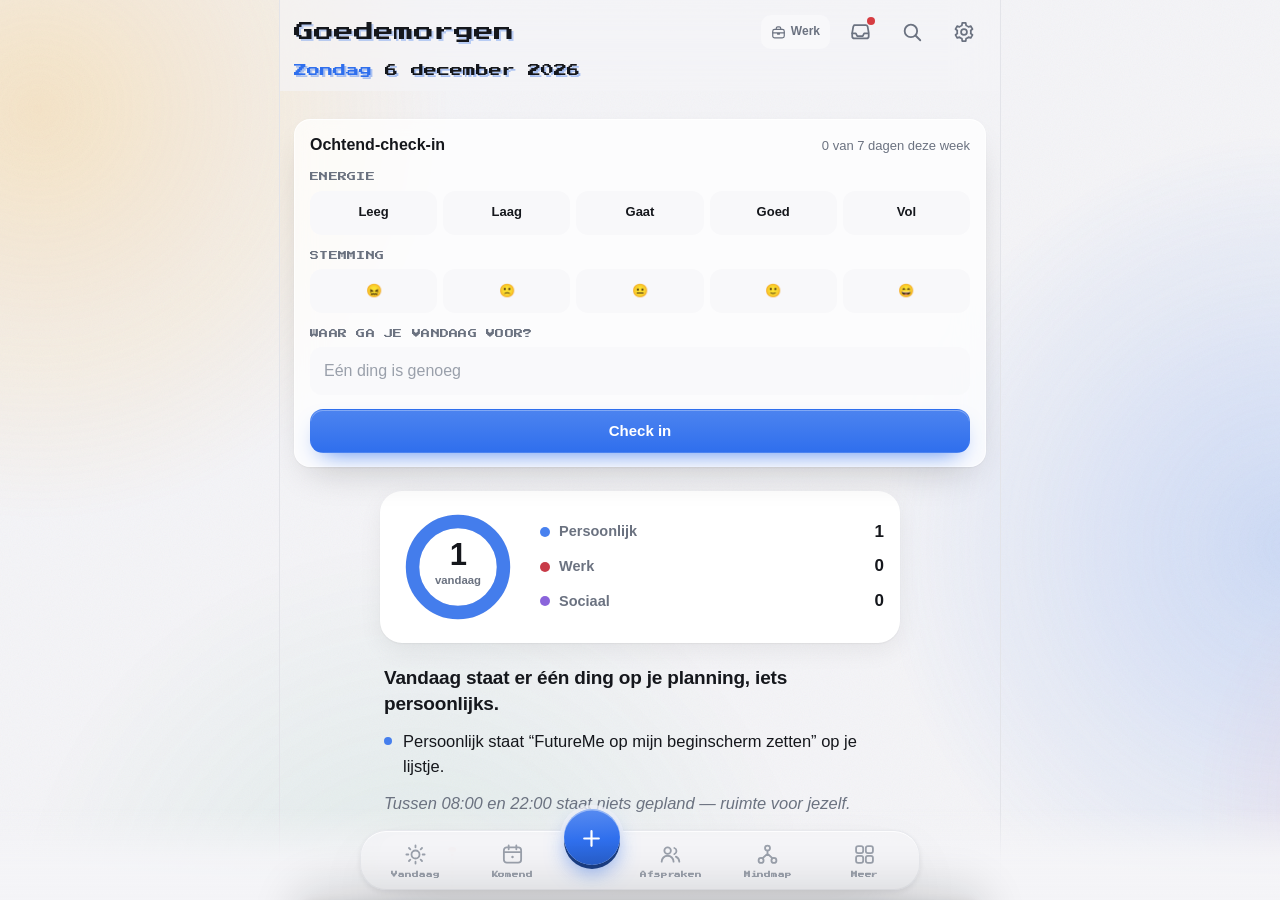
